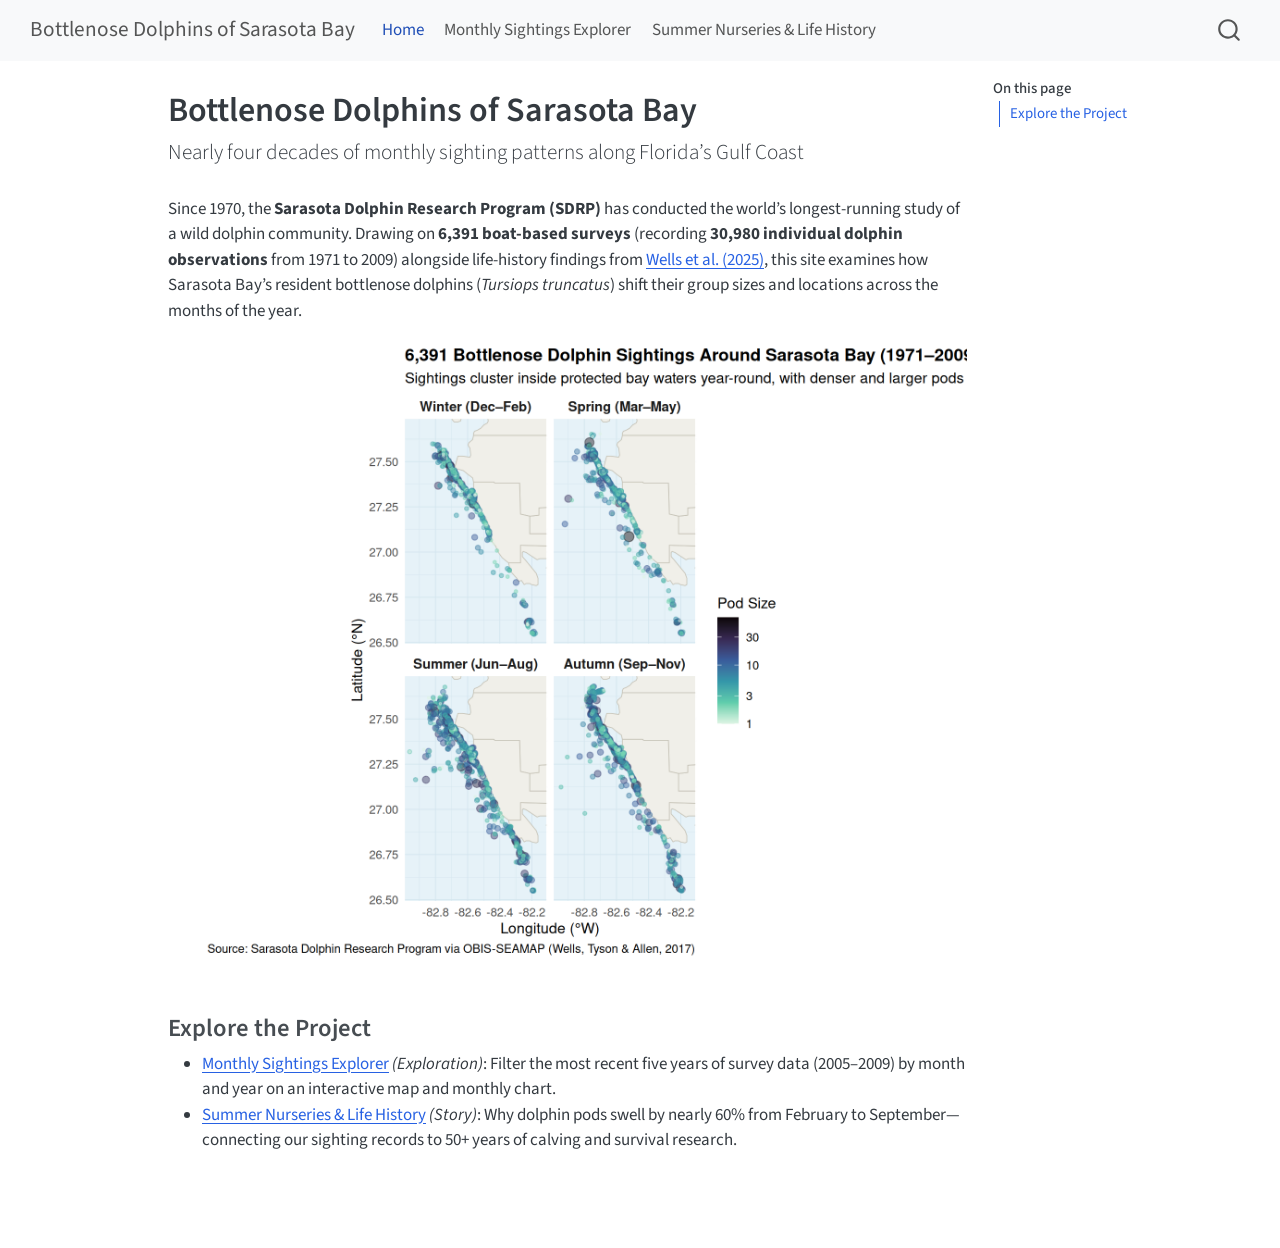
==== index.html @ e72ca6cf "Built site for gh-pages" ====
<!DOCTYPE html>
<html xmlns="http://www.w3.org/1999/xhtml" lang="en" xml:lang="en"><head>

<meta charset="utf-8">
<meta name="generator" content="quarto-1.10.19">

<meta name="viewport" content="width=device-width, initial-scale=1.0, user-scalable=yes">


<title>Bottlenose Dolphins of Sarasota Bay</title>
<style>
/* Default styles provided by pandoc.
** See https://pandoc.org/MANUAL.html#variables-for-html for config info.
*/
span.smallcaps{font-variant: small-caps;}
div.columns{display: flex; gap: 1.5em;}
div.column{flex: auto;}
@media screen {
div.columns{gap: min(4vw, 1.5em);}
div.column{overflow-x: auto;}
}
div.hanging-indent{margin-left: 1.5em; text-indent: -1.5em;}
ul.task-list{list-style: none;}
ul.task-list li input[type="checkbox"] {
  width: 0.8em;
  margin: 0 0.8em 0.2em -1em; /* quarto-specific, see https://github.com/quarto-dev/quarto-cli/issues/4556 */ 
  vertical-align: middle;
}
</style>


<script src="site_libs/quarto-nav/quarto-nav.js"></script>
<script src="site_libs/quarto-nav/headroom.min.js"></script>
<script src="site_libs/clipboard/clipboard.min.js"></script>
<script src="site_libs/quarto-search/autocomplete.umd.js"></script>
<script src="site_libs/quarto-search/fuse.min.js"></script>
<script src="site_libs/quarto-search/quarto-search.js"></script>
<meta name="quarto:offset" content="./">
<script src="site_libs/quarto-html/quarto.js" type="module"></script>
<script src="site_libs/quarto-html/tabsets/tabsets.js" type="module"></script>
<script src="site_libs/quarto-html/popper.min.js"></script>
<script src="site_libs/quarto-html/tippy.umd.min.js"></script>
<script src="site_libs/quarto-html/anchor.min.js"></script>
<link href="site_libs/quarto-html/tippy.css" rel="stylesheet">
<link href="site_libs/quarto-html/quarto-syntax-highlighting-bf27225e3a48a9273f3daa8f8e829971.css" rel="stylesheet" id="quarto-text-highlighting-styles">
<script src="site_libs/bootstrap/bootstrap.min.js"></script>
<link href="site_libs/bootstrap/bootstrap-icons.css" rel="stylesheet">
<link href="site_libs/bootstrap/bootstrap-977607561cd60f84a551947bb62c3781.min.css" rel="stylesheet" append-hash="true" id="quarto-bootstrap" data-mode="light">
<script id="quarto-search-options" type="application/json">{
  "location": "navbar",
  "copy-button": false,
  "collapse-after": 3,
  "panel-placement": "end",
  "type": "overlay",
  "limit": 50,
  "keyboard-shortcut": [
    "f",
    "/",
    "s"
  ],
  "show-item-context": false,
  "language": {
    "search-no-results-text": "No results",
    "search-matching-documents-text": "matching documents",
    "search-copy-link-title": "Copy link to search",
    "search-hide-matches-text": "Hide additional matches",
    "search-more-match-text": "more match in this document",
    "search-more-matches-text": "more matches in this document",
    "search-clear-button-title": "Clear",
    "search-text-placeholder": "",
    "search-detached-cancel-button-title": "Cancel",
    "search-submit-button-title": "Submit",
    "search-label": "Search"
  }
}</script>


</head>

<body class="nav-fixed quarto-light">

<div id="quarto-search-results"></div>
  <header id="quarto-header" class="headroom fixed-top">
    <nav class="navbar navbar-expand-lg " data-bs-theme="dark">
      <div class="navbar-container container-fluid">
      <div class="navbar-brand-container mx-auto">
    <a class="navbar-brand" href="./index.html">
    <span class="navbar-title">Bottlenose Dolphins of Sarasota Bay</span>
    </a>
  </div>
            <div id="quarto-search" class="" title="Search"></div>
          <button class="navbar-toggler" type="button" data-bs-toggle="collapse" data-bs-target="#navbarCollapse" aria-controls="navbarCollapse" role="menu" aria-expanded="false" aria-label="Toggle navigation" onclick="if (window.quartoToggleHeadroom) { window.quartoToggleHeadroom(); }">
  <span class="navbar-toggler-icon"></span>
</button>
          <div class="collapse navbar-collapse" id="navbarCollapse">
            <ul class="navbar-nav navbar-nav-scroll me-auto">
  <li class="nav-item">
    <a class="nav-link active" href="./index.html" aria-current="page"> 
<span class="menu-text">Home</span></a>
  </li>  
  <li class="nav-item">
    <a class="nav-link" href="./seasonal-explorer.html"> 
<span class="menu-text">Monthly Sightings Explorer</span></a>
  </li>  
  <li class="nav-item">
    <a class="nav-link" href="./summer-nurseries.html"> 
<span class="menu-text">Summer Nurseries &amp; Life History</span></a>
  </li>  
</ul>
          </div> <!-- /navcollapse -->
            <div class="quarto-navbar-tools">
</div>
      </div> <!-- /container-fluid -->
    </nav>
</header>
<!-- content -->
<div id="quarto-content" class="quarto-container page-columns page-rows-contents page-layout-article page-navbar">
<!-- sidebar -->
<!-- margin-sidebar -->
    <div id="quarto-margin-sidebar" class="sidebar margin-sidebar">
        <nav id="TOC" role="doc-toc" class="toc-active">
    <h2 id="toc-title">On this page</h2>
   
  <ul>
  <li><a href="#explore-the-project" id="toc-explore-the-project" class="nav-link active" data-scroll-target="#explore-the-project">Explore the Project</a></li>
  </ul>
</nav>
    </div>
<!-- main -->
<main class="content" id="quarto-document-content">

<header id="title-block-header" class="quarto-title-block default">
<div class="quarto-title">
<h1 class="title">Bottlenose Dolphins of Sarasota Bay</h1>
<p class="subtitle lead">Nearly four decades of monthly sighting patterns along Florida’s Gulf Coast</p>
</div>



<div class="quarto-title-meta">

    
  
    
  </div>
  


</header>


<p>Since 1970, the <strong>Sarasota Dolphin Research Program (SDRP)</strong> has conducted the world’s longest-running study of a wild dolphin community. Drawing on <strong>6,391 boat-based surveys</strong> (recording <strong>30,980 individual dolphin observations</strong> from 1971 to 2009) alongside life-history findings from <a href="https://www.frontiersin.org/journals/marine-science/articles/10.3389/fmars.2025.1531528/full">Wells et al.&nbsp;(2025)</a>, this site examines how Sarasota Bay’s resident bottlenose dolphins (<em>Tursiops truncatus</em>) shift their group sizes and locations across the months of the year.</p>
<div class="cell">
<div class="cell-output-display">
<div>
<figure class="figure">
<p><img src="index_files/figure-html/unnamed-chunk-2-1.png" class="img-fluid figure-img" width="864"></p>
</figure>
</div>
</div>
</div>
<section id="explore-the-project" class="level3">
<h3 class="anchored" data-anchor-id="explore-the-project">Explore the Project</h3>
<ul>
<li><strong><a href="./seasonal-explorer.html">Monthly Sightings Explorer</a></strong> <em>(Exploration)</em>: Filter the most recent five years of survey data (2005–2009) by month and year on an interactive map and monthly chart.</li>
<li><strong><a href="./summer-nurseries.html">Summer Nurseries &amp; Life History</a></strong> <em>(Story)</em>: Why dolphin pods swell by nearly 60% from February to September—connecting our sighting records to 50+ years of calving and survival research.</li>
</ul>


</section>

</main> <!-- /main -->
<script id="quarto-html-after-body" type="application/javascript">
  window.document.addEventListener("DOMContentLoaded", function (event) {
    const icon = "";
    const anchorJS = new window.AnchorJS();
    anchorJS.options = {
      placement: 'right',
      icon: icon
    };
    anchorJS.add('.anchored');
    const isCodeAnnotation = (el) => {
      for (const clz of el.classList) {
        if (clz.startsWith('code-annotation-')) {                     
          return true;
        }
      }
      return false;
    }
    const onCopySuccess = function(e) {
      // button target
      const button = e.trigger;
      // don't keep focus
      button.blur();
      // flash "checked"
      button.classList.add('code-copy-button-checked');
      var currentTitle = button.getAttribute("title");
      button.setAttribute("title", "Copied!");
      let tooltip;
      if (window.bootstrap) {
        button.setAttribute("data-bs-toggle", "tooltip");
        button.setAttribute("data-bs-placement", "left");
        button.setAttribute("data-bs-title", "Copied!");
        tooltip = new bootstrap.Tooltip(button, 
          { trigger: "manual", 
            customClass: "code-copy-button-tooltip",
            offset: [0, -8]});
        tooltip.show();    
      }
      setTimeout(function() {
        if (tooltip) {
          tooltip.hide();
          button.removeAttribute("data-bs-title");
          button.removeAttribute("data-bs-toggle");
          button.removeAttribute("data-bs-placement");
        }
        button.setAttribute("title", currentTitle);
        button.classList.remove('code-copy-button-checked');
      }, 1000);
      // clear code selection
      e.clearSelection();
    }
    const getTextToCopy = function(trigger) {
      const outerScaffold = trigger.parentElement.cloneNode(true);
      const codeEl = outerScaffold.querySelector('code');
      for (const childEl of codeEl.children) {
        if (isCodeAnnotation(childEl)) {
          childEl.remove();
        }
      }
      return codeEl.innerText;
    }
    const clipboard = new window.ClipboardJS('.code-copy-button:not([data-in-quarto-modal])', {
      text: getTextToCopy
    });
    clipboard.on('success', onCopySuccess);
    if (window.document.getElementById('quarto-embedded-source-code-modal')) {
      const clipboardModal = new window.ClipboardJS('.code-copy-button[data-in-quarto-modal]', {
        text: getTextToCopy,
        container: window.document.getElementById('quarto-embedded-source-code-modal')
      });
      clipboardModal.on('success', onCopySuccess);
    }
      var localhostRegex = new RegExp(/^(?:http|https):\/\/localhost\:?[0-9]*\//);
      var mailtoRegex = new RegExp(/^mailto:/);
        var filterRegex = new RegExp('/' + window.location.host + '/');
      var isInternal = (href) => {
          return filterRegex.test(href) || localhostRegex.test(href) || mailtoRegex.test(href);
      }
      // Inspect non-navigation links and adorn them if external
     var links = window.document.querySelectorAll('a[href]:not(.nav-link):not(.navbar-brand):not(.toc-action):not(.sidebar-link):not(.sidebar-item-toggle):not(.pagination-link):not(.no-external):not([aria-hidden]):not(.dropdown-item):not(.quarto-navigation-tool):not(.about-link)');
      for (var i=0; i<links.length; i++) {
        const link = links[i];
        if (!isInternal(link.href)) {
          // undo the damage that might have been done by quarto-nav.js in the case of
          // links that we want to consider external
          if (link.dataset.originalHref !== undefined) {
            link.href = link.dataset.originalHref;
          }
        }
      }
    function tippyHover(el, contentFn, onTriggerFn, onUntriggerFn) {
      const config = {
        allowHTML: true,
        maxWidth: 500,
        delay: 100,
        arrow: false,
        appendTo: function(el) {
            return el.parentElement;
        },
        interactive: true,
        interactiveBorder: 10,
        theme: 'quarto',
        placement: 'bottom-start',
      };
      if (contentFn) {
        config.content = contentFn;
      }
      if (onTriggerFn) {
        config.onTrigger = onTriggerFn;
      }
      if (onUntriggerFn) {
        config.onUntrigger = onUntriggerFn;
      }
      window.tippy(el, config); 
    }
    const noterefs = window.document.querySelectorAll('a[role="doc-noteref"]');
    for (var i=0; i<noterefs.length; i++) {
      const ref = noterefs[i];
      tippyHover(ref, function() {
        // use id or data attribute instead here
        let href = ref.getAttribute('data-footnote-href') || ref.getAttribute('href');
        try { href = new URL(href).hash; } catch {}
        const id = href.replace(/^#\/?/, "");
        const note = window.document.getElementById(id);
        if (note) {
          return note.innerHTML;
        } else {
          return "";
        }
      });
    }
    const xrefs = window.document.querySelectorAll('a.quarto-xref');
    const processXRef = (id, note) => {
      // Strip column container classes
      const stripColumnClz = (el) => {
        el.classList.remove("page-full", "page-columns");
        if (el.children) {
          for (const child of el.children) {
            stripColumnClz(child);
          }
        }
      }
      stripColumnClz(note)
      if (id === null || id.startsWith('sec-')) {
        // Special case sections, only their first couple elements
        const container = document.createElement("div");
        if (note.children && note.children.length > 2) {
          container.appendChild(note.children[0].cloneNode(true));
          for (let i = 1; i < note.children.length; i++) {
            const child = note.children[i];
            if (child.tagName === "P" && child.innerText === "") {
              continue;
            } else {
              container.appendChild(child.cloneNode(true));
              break;
            }
          }
          if (window.Quarto?.typesetMath) {
            window.Quarto.typesetMath(container);
          }
          return container.innerHTML
        } else {
          if (window.Quarto?.typesetMath) {
            window.Quarto.typesetMath(note);
          }
          return note.innerHTML;
        }
      } else {
        // Remove any anchor links if they are present
        const anchorLink = note.querySelector('a.anchorjs-link');
        if (anchorLink) {
          anchorLink.remove();
        }
        if (window.Quarto?.typesetMath) {
          window.Quarto.typesetMath(note);
        }
        if (note.classList.contains("callout")) {
          return note.outerHTML;
        } else {
          return note.innerHTML;
        }
      }
    }
    for (var i=0; i<xrefs.length; i++) {
      const xref = xrefs[i];
      tippyHover(xref, undefined, function(instance) {
        instance.disable();
        let url = xref.getAttribute('href');
        let hash = undefined; 
        if (url.startsWith('#')) {
          hash = url;
        } else {
          try { hash = new URL(url).hash; } catch {}
        }
        if (hash) {
          const id = hash.replace(/^#\/?/, "");
          const note = window.document.getElementById(id);
          if (note !== null) {
            try {
              const html = processXRef(id, note.cloneNode(true));
              instance.setContent(html);
            } finally {
              instance.enable();
              instance.show();
            }
          } else {
            // See if we can fetch this
            fetch(url.split('#')[0])
            .then(res => res.text())
            .then(html => {
              const parser = new DOMParser();
              const htmlDoc = parser.parseFromString(html, "text/html");
              const note = htmlDoc.getElementById(id);
              if (note !== null) {
                const html = processXRef(id, note);
                instance.setContent(html);
              } 
            }).finally(() => {
              instance.enable();
              instance.show();
            });
          }
        } else {
          // See if we can fetch a full url (with no hash to target)
          // This is a special case and we should probably do some content thinning / targeting
          fetch(url)
          .then(res => res.text())
          .then(html => {
            const parser = new DOMParser();
            const htmlDoc = parser.parseFromString(html, "text/html");
            const note = htmlDoc.querySelector('main.content');
            if (note !== null) {
              // This should only happen for chapter cross references
              // (since there is no id in the URL)
              // remove the first header
              if (note.children.length > 0 && note.children[0].tagName === "HEADER") {
                note.children[0].remove();
              }
              const html = processXRef(null, note);
              instance.setContent(html);
            } 
          }).finally(() => {
            instance.enable();
            instance.show();
          });
        }
      }, function(instance) {
      });
    }
        let selectedAnnoteEl;
        const selectorForAnnotation = ( cell, annotation) => {
          let cellAttr = 'data-code-cell="' + cell + '"';
          let lineAttr = 'data-code-annotation="' +  annotation + '"';
          const selector = 'span[' + cellAttr + '][' + lineAttr + ']';
          return selector;
        }
        const selectCodeLines = (annoteEl) => {
          const doc = window.document;
          const targetCell = annoteEl.getAttribute("data-target-cell");
          const targetAnnotation = annoteEl.getAttribute("data-target-annotation");
          const annoteSpan = window.document.querySelector(selectorForAnnotation(targetCell, targetAnnotation));
          const lines = annoteSpan.getAttribute("data-code-lines").split(",");
          const lineIds = lines.map((line) => {
            return targetCell + "-" + line;
          })
          let top = null;
          let height = null;
          let parent = null;
          if (lineIds.length > 0) {
              //compute the position of the single el (top and bottom and make a div)
              const el = window.document.getElementById(lineIds[0]);
              top = el.offsetTop;
              height = el.offsetHeight;
              parent = el.parentElement.parentElement;
            if (lineIds.length > 1) {
              const lastEl = window.document.getElementById(lineIds[lineIds.length - 1]);
              const bottom = lastEl.offsetTop + lastEl.offsetHeight;
              height = bottom - top;
            }
            if (top !== null && height !== null && parent !== null) {
              // cook up a div (if necessary) and position it 
              let div = window.document.getElementById("code-annotation-line-highlight");
              if (div === null) {
                div = window.document.createElement("div");
                div.setAttribute("id", "code-annotation-line-highlight");
                div.style.position = 'absolute';
                parent.appendChild(div);
              }
              div.style.top = top - 2 + "px";
              div.style.height = height + 4 + "px";
              div.style.left = 0;
              let gutterDiv = window.document.getElementById("code-annotation-line-highlight-gutter");
              if (gutterDiv === null) {
                gutterDiv = window.document.createElement("div");
                gutterDiv.setAttribute("id", "code-annotation-line-highlight-gutter");
                gutterDiv.style.position = 'absolute';
                const codeCell = window.document.getElementById(targetCell);
                const gutter = codeCell.querySelector('.code-annotation-gutter');
                gutter.appendChild(gutterDiv);
              }
              gutterDiv.style.top = top - 2 + "px";
              gutterDiv.style.height = height + 4 + "px";
            }
            selectedAnnoteEl = annoteEl;
          }
        };
        const unselectCodeLines = () => {
          const elementsIds = ["code-annotation-line-highlight", "code-annotation-line-highlight-gutter"];
          elementsIds.forEach((elId) => {
            const div = window.document.getElementById(elId);
            if (div) {
              div.remove();
            }
          });
          selectedAnnoteEl = undefined;
        };
          // Handle positioning of the toggle
      window.addEventListener(
        "resize",
        throttle(() => {
          elRect = undefined;
          if (selectedAnnoteEl) {
            selectCodeLines(selectedAnnoteEl);
          }
        }, 10)
      );
      function throttle(fn, ms) {
      let throttle = false;
      let timer;
        return (...args) => {
          if(!throttle) { // first call gets through
              fn.apply(this, args);
              throttle = true;
          } else { // all the others get throttled
              if(timer) clearTimeout(timer); // cancel #2
              timer = setTimeout(() => {
                fn.apply(this, args);
                timer = throttle = false;
              }, ms);
          }
        };
      }
        // Attach click handler to the DT
        const annoteDls = window.document.querySelectorAll('dt[data-target-cell]');
        for (const annoteDlNode of annoteDls) {
          annoteDlNode.addEventListener('click', (event) => {
            const clickedEl = event.target;
            if (clickedEl !== selectedAnnoteEl) {
              unselectCodeLines();
              const activeEl = window.document.querySelector('dt[data-target-cell].code-annotation-active');
              if (activeEl) {
                activeEl.classList.remove('code-annotation-active');
              }
              selectCodeLines(clickedEl);
              clickedEl.classList.add('code-annotation-active');
            } else {
              // Unselect the line
              unselectCodeLines();
              clickedEl.classList.remove('code-annotation-active');
            }
          });
        }
    const findCites = (el) => {
      const parentEl = el.parentElement;
      if (parentEl) {
        const cites = parentEl.dataset.cites;
        if (cites) {
          return {
            el,
            cites: cites.split(' ')
          };
        } else {
          return findCites(el.parentElement)
        }
      } else {
        return undefined;
      }
    };
    var bibliorefs = window.document.querySelectorAll('a[role="doc-biblioref"]');
    for (var i=0; i<bibliorefs.length; i++) {
      const ref = bibliorefs[i];
      const citeInfo = findCites(ref);
      if (citeInfo) {
        tippyHover(citeInfo.el, function() {
          var popup = window.document.createElement('div');
          citeInfo.cites.forEach(function(cite) {
            var citeDiv = window.document.createElement('div');
            citeDiv.classList.add('hanging-indent');
            citeDiv.classList.add('csl-entry');
            var biblioDiv = window.document.getElementById('ref-' + cite);
            if (biblioDiv) {
              citeDiv.innerHTML = biblioDiv.innerHTML;
            }
            popup.appendChild(citeDiv);
          });
          return popup.innerHTML;
        });
      }
    }
  });
  </script>
</div> <!-- /content -->




</body></html>
---- site_libs/quarto-html/tippy.css ----
.tippy-box[data-animation=fade][data-state=hidden]{opacity:0}[data-tippy-root]{max-width:calc(100vw - 10px)}.tippy-box{position:relative;background-color:#333;color:#fff;border-radius:4px;font-size:14px;line-height:1.4;white-space:normal;outline:0;transition-property:transform,visibility,opacity}.tippy-box[data-placement^=top]>.tippy-arrow{bottom:0}.tippy-box[data-placement^=top]>.tippy-arrow:before{bottom:-7px;left:0;border-width:8px 8px 0;border-top-color:initial;transform-origin:center top}.tippy-box[data-placement^=bottom]>.tippy-arrow{top:0}.tippy-box[data-placement^=bottom]>.tippy-arrow:before{top:-7px;left:0;border-width:0 8px 8px;border-bottom-color:initial;transform-origin:center bottom}.tippy-box[data-placement^=left]>.tippy-arrow{right:0}.tippy-box[data-placement^=left]>.tippy-arrow:before{border-width:8px 0 8px 8px;border-left-color:initial;right:-7px;transform-origin:center left}.tippy-box[data-placement^=right]>.tippy-arrow{left:0}.tippy-box[data-placement^=right]>.tippy-arrow:before{left:-7px;border-width:8px 8px 8px 0;border-right-color:initial;transform-origin:center right}.tippy-box[data-inertia][data-state=visible]{transition-timing-function:cubic-bezier(.54,1.5,.38,1.11)}.tippy-arrow{width:16px;height:16px;color:#333}.tippy-arrow:before{content:"";position:absolute;border-color:transparent;border-style:solid}.tippy-content{position:relative;padding:5px 9px;z-index:1}
---- site_libs/quarto-html/quarto-syntax-highlighting-bf27225e3a48a9273f3daa8f8e829971.css ----
/* quarto syntax highlight colors */
:root {
  --quarto-hl-ot-color: #003B4F;
  --quarto-hl-at-color: #657422;
  --quarto-hl-ss-color: #20794D;
  --quarto-hl-an-color: #5E5E5E;
  --quarto-hl-fu-color: #4758AB;
  --quarto-hl-st-color: #20794D;
  --quarto-hl-cf-color: #003B4F;
  --quarto-hl-op-color: #5E5E5E;
  --quarto-hl-er-color: #AD0000;
  --quarto-hl-bn-color: #AD0000;
  --quarto-hl-al-color: #AD0000;
  --quarto-hl-va-color: #111111;
  --quarto-hl-bu-color: inherit;
  --quarto-hl-ex-color: inherit;
  --quarto-hl-pp-color: #AD0000;
  --quarto-hl-in-color: #5E5E5E;
  --quarto-hl-vs-color: #20794D;
  --quarto-hl-wa-color: #5E5E5E;
  --quarto-hl-do-color: #5E5E5E;
  --quarto-hl-im-color: #00769E;
  --quarto-hl-ch-color: #20794D;
  --quarto-hl-dt-color: #AD0000;
  --quarto-hl-fl-color: #AD0000;
  --quarto-hl-co-color: #5E5E5E;
  --quarto-hl-cv-color: #5E5E5E;
  --quarto-hl-cn-color: #8f5902;
  --quarto-hl-sc-color: #5E5E5E;
  --quarto-hl-dv-color: #AD0000;
  --quarto-hl-kw-color: #003B4F;
}

/* other quarto variables */
:root {
  --quarto-font-monospace: SFMono-Regular, Menlo, Monaco, Consolas, "Liberation Mono", "Courier New", monospace;
}

/* syntax highlight based on Pandoc's rules */
pre > code.sourceCode > span {
  color: #003B4F;
}

code.sourceCode > span {
  color: #003B4F;
}

div.sourceCode,
div.sourceCode pre.sourceCode {
  color: #003B4F;
}

/* Normal */
code span {
  color: #003B4F;
}

/* Alert */
code span.al {
  color: #AD0000;
  font-style: inherit;
}

/* Annotation */
code span.an {
  color: #5E5E5E;
  font-style: inherit;
}

/* Attribute */
code span.at {
  color: #657422;
  font-style: inherit;
}

/* BaseN */
code span.bn {
  color: #AD0000;
  font-style: inherit;
}

/* BuiltIn */
code span.bu {
  font-style: inherit;
}

/* ControlFlow */
code span.cf {
  color: #003B4F;
  font-weight: bold;
  font-style: inherit;
}

/* Char */
code span.ch {
  color: #20794D;
  font-style: inherit;
}

/* Constant */
code span.cn {
  color: #8f5902;
  font-style: inherit;
}

/* Comment */
code span.co {
  color: #5E5E5E;
  font-style: inherit;
}

/* CommentVar */
code span.cv {
  color: #5E5E5E;
  font-style: italic;
}

/* Documentation */
code span.do {
  color: #5E5E5E;
  font-style: italic;
}

/* DataType */
code span.dt {
  color: #AD0000;
  font-style: inherit;
}

/* DecVal */
code span.dv {
  color: #AD0000;
  font-style: inherit;
}

/* Error */
code span.er {
  color: #AD0000;
  font-style: inherit;
}

/* Extension */
code span.ex {
  font-style: inherit;
}

/* Float */
code span.fl {
  color: #AD0000;
  font-style: inherit;
}

/* Function */
code span.fu {
  color: #4758AB;
  font-style: inherit;
}

/* Import */
code span.im {
  color: #00769E;
  font-style: inherit;
}

/* Information */
code span.in {
  color: #5E5E5E;
  font-style: inherit;
}

/* Keyword */
code span.kw {
  color: #003B4F;
  font-weight: bold;
  font-style: inherit;
}

/* Operator */
code span.op {
  color: #5E5E5E;
  font-style: inherit;
}

/* Other */
code span.ot {
  color: #003B4F;
  font-style: inherit;
}

/* Preprocessor */
code span.pp {
  color: #AD0000;
  font-style: inherit;
}

/* SpecialChar */
code span.sc {
  color: #5E5E5E;
  font-style: inherit;
}

/* SpecialString */
code span.ss {
  color: #20794D;
  font-style: inherit;
}

/* String */
code span.st {
  color: #20794D;
  font-style: inherit;
}

/* Variable */
code span.va {
  color: #111111;
  font-style: inherit;
}

/* VerbatimString */
code span.vs {
  color: #20794D;
  font-style: inherit;
}

/* Warning */
code span.wa {
  color: #5E5E5E;
  font-style: italic;
}

.prevent-inlining {
  content: "</";
}

/*# sourceMappingURL=8be38f48d34c45af72792cbd699585e7.css.map */
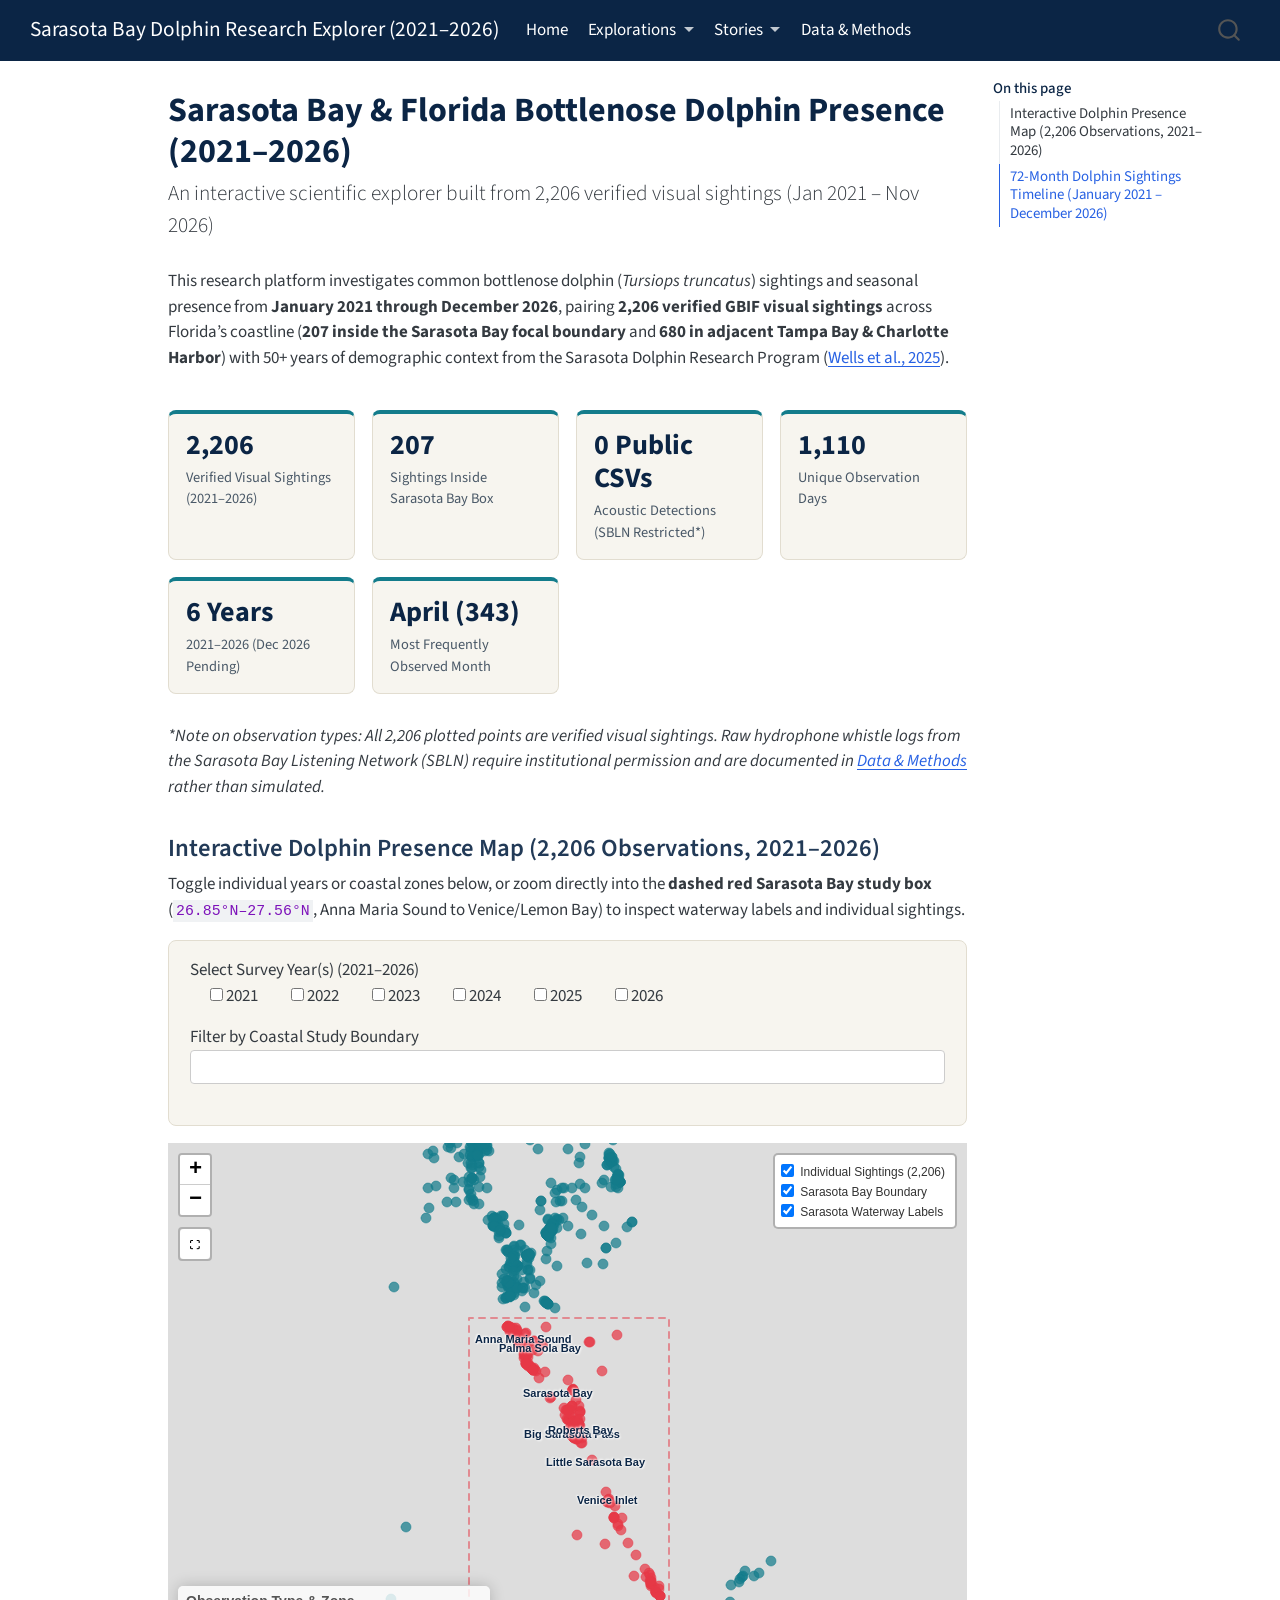
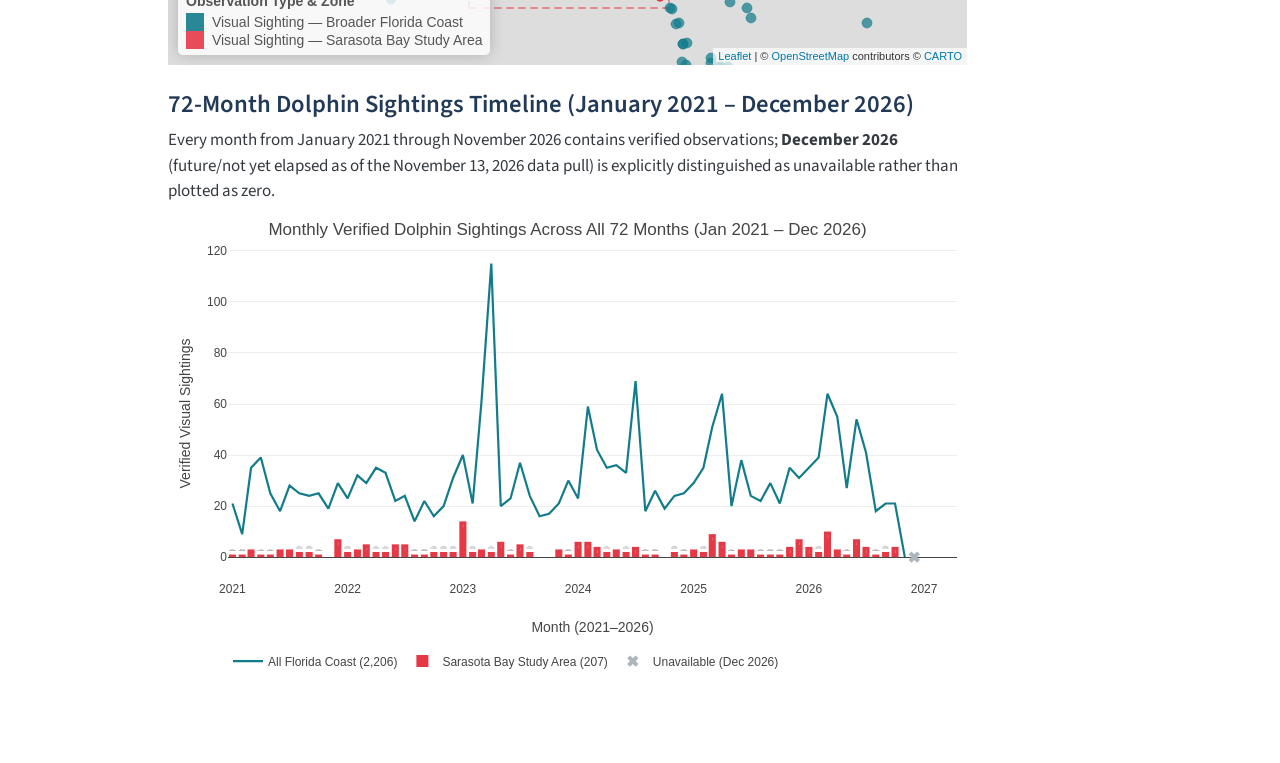
==== commit 746bc3b9: "Built site for gh-pages" ====
--- a/index.html
+++ b/index.html
@@ -7,7 +7,7 @@
 <meta name="viewport" content="width=device-width, initial-scale=1.0, user-scalable=yes">
 
 
-<title>Bottlenose Dolphins of Sarasota Bay</title>
+<title>Sarasota Bay &amp; Florida Bottlenose Dolphin Presence (2021–2026) – Sarasota Bay Dolphin Research Explorer (2021–2026)</title>
 <style>
 /* Default styles provided by pandoc.
 ** See https://pandoc.org/MANUAL.html#variables-for-html for config info.
@@ -73,8 +73,36 @@
     "search-label": "Search"
   }
 }</script>
-
-
+<script src="site_libs/jquery-3.6.0/jquery-3.6.0.min.js"></script>
+<link href="site_libs/crosstalk-1.2.2/css/crosstalk.min.css" rel="stylesheet">
+<script src="site_libs/crosstalk-1.2.2/js/crosstalk.min.js"></script>
+<link href="site_libs/selectize-0.12.4/css/selectize.bootstrap3.css" rel="stylesheet">
+<script src="site_libs/selectize-0.12.4/js/selectize.min.js"></script>
+<script src="site_libs/htmlwidgets-1.6.4/htmlwidgets.js"></script>
+<link href="site_libs/leaflet-1.3.1/leaflet.css" rel="stylesheet">
+<script src="site_libs/leaflet-1.3.1/leaflet.js"></script>
+<link href="site_libs/leafletfix-1.0.0/leafletfix.css" rel="stylesheet">
+<script src="site_libs/proj4-2.6.2/proj4.min.js"></script>
+<script src="site_libs/Proj4Leaflet-1.0.1/proj4leaflet.js"></script>
+<link href="site_libs/rstudio_leaflet-1.3.1/rstudio_leaflet.css" rel="stylesheet">
+<script src="site_libs/leaflet-binding-2.2.3/leaflet.js"></script>
+<link href="site_libs/leaflet-easybutton-1.3.1/easy-button.css" rel="stylesheet">
+<script src="site_libs/leaflet-easybutton-1.3.1/easy-button.js"></script>
+<script src="site_libs/leaflet-easybutton-1.3.1/EasyButton-binding.js"></script>
+<link href="site_libs/leaflet-locationfilter2-0.1.1/locationfilter.css" rel="stylesheet">
+<script src="site_libs/leaflet-locationfilter2-0.1.1/locationfilter.js"></script>
+<script src="site_libs/leaflet-locationfilter2-0.1.1/locationfilter-bindings.js"></script>
+<link href="site_libs/ionicons-2.0.1/ionicons.min.css" rel="stylesheet">
+<script src="site_libs/leaflet-providers-3.0.0/leaflet-providers.js"></script>
+<script src="site_libs/leaflet-providers-plugin-2.2.3/leaflet-providers-plugin.js"></script>
+<link href="site_libs/htmltools-fill-0.5.9/fill.css" rel="stylesheet">
+<script src="site_libs/plotly-binding-4.12.1/plotly.js"></script>
+<script src="site_libs/typedarray-0.1/typedarray.min.js"></script>
+<link href="site_libs/plotly-htmlwidgets-css-2.25.2/plotly-htmlwidgets.css" rel="stylesheet">
+<script src="site_libs/plotly-main-2.25.2/plotly-latest.min.js"></script>
+
+
+<link rel="stylesheet" href="styles.css">
 </head>
 
 <body class="nav-fixed quarto-light">
@@ -85,7 +113,7 @@
       <div class="navbar-container container-fluid">
       <div class="navbar-brand-container mx-auto">
     <a class="navbar-brand" href="./index.html">
-    <span class="navbar-title">Bottlenose Dolphins of Sarasota Bay</span>
+    <span class="navbar-title">Sarasota Bay Dolphin Research Explorer (2021–2026)</span>
     </a>
   </div>
             <div id="quarto-search" class="" title="Search"></div>
@@ -98,13 +126,51 @@
     <a class="nav-link active" href="./index.html" aria-current="page"> 
 <span class="menu-text">Home</span></a>
   </li>  
+  <li class="nav-item dropdown ">
+    <a class="nav-link dropdown-toggle" href="#" id="nav-menu-explorations" role="link" data-bs-toggle="dropdown" aria-expanded="false">
+ <span class="menu-text">Explorations</span>
+    </a>
+    <ul class="dropdown-menu" aria-labelledby="nav-menu-explorations">    
+        <li>
+    <a class="dropdown-item" href="./geographic-exploration.html">
+ <span class="dropdown-text">Geographic Distribution</span></a>
+  </li>  
+        <li>
+    <a class="dropdown-item" href="./monthly-patterns.html">
+ <span class="dropdown-text">Monthly &amp; Seasonal Patterns</span></a>
+  </li>  
+        <li>
+    <a class="dropdown-item" href="./activity-analysis.html">
+ <span class="dropdown-text">Time-of-Day Activity</span></a>
+  </li>  
+        <li>
+    <a class="dropdown-item" href="./dolphin-groups.html">
+ <span class="dropdown-text">Dolphin Groups &amp; Population</span></a>
+  </li>  
+    </ul>
+  </li>
+  <li class="nav-item dropdown ">
+    <a class="nav-link dropdown-toggle" href="#" id="nav-menu-stories" role="link" data-bs-toggle="dropdown" aria-expanded="false">
+ <span class="menu-text">Stories</span>
+    </a>
+    <ul class="dropdown-menu" aria-labelledby="nav-menu-stories">    
+        <li>
+    <a class="dropdown-item" href="./story-seasonality.html">
+ <span class="dropdown-text">When Are Dolphins Most Present?</span></a>
+  </li>  
+        <li>
+    <a class="dropdown-item" href="./story-hotspots.html">
+ <span class="dropdown-text">Where Do Sightings Concentrate?</span></a>
+  </li>  
+        <li>
+    <a class="dropdown-item" href="./story-trends.html">
+ <span class="dropdown-text">How Presence Changed (2021–2026)</span></a>
+  </li>  
+    </ul>
+  </li>
   <li class="nav-item">
-    <a class="nav-link" href="./seasonal-explorer.html"> 
-<span class="menu-text">Monthly Sightings Explorer</span></a>
-  </li>  
-  <li class="nav-item">
-    <a class="nav-link" href="./summer-nurseries.html"> 
-<span class="menu-text">Summer Nurseries &amp; Life History</span></a>
+    <a class="nav-link" href="./data-methods.html"> 
+<span class="menu-text">Data &amp; Methods</span></a>
   </li>  
 </ul>
           </div> <!-- /navcollapse -->
@@ -122,7 +188,8 @@
     <h2 id="toc-title">On this page</h2>
    
   <ul>
-  <li><a href="#explore-the-project" id="toc-explore-the-project" class="nav-link active" data-scroll-target="#explore-the-project">Explore the Project</a></li>
+  <li><a href="#interactive-dolphin-presence-map-2206-observations-20212026" id="toc-interactive-dolphin-presence-map-2206-observations-20212026" class="nav-link active" data-scroll-target="#interactive-dolphin-presence-map-2206-observations-20212026">Interactive Dolphin Presence Map (2,206 Observations, 2021–2026)</a></li>
+  <li><a href="#month-dolphin-sightings-timeline-january-2021-december-2026" id="toc-month-dolphin-sightings-timeline-january-2021-december-2026" class="nav-link" data-scroll-target="#month-dolphin-sightings-timeline-january-2021-december-2026">72-Month Dolphin Sightings Timeline (January 2021 – December 2026)</a></li>
   </ul>
 </nav>
     </div>
@@ -131,8 +198,8 @@
 
 <header id="title-block-header" class="quarto-title-block default">
 <div class="quarto-title">
-<h1 class="title">Bottlenose Dolphins of Sarasota Bay</h1>
-<p class="subtitle lead">Nearly four decades of monthly sighting patterns along Florida’s Gulf Coast</p>
+<h1 class="title">Sarasota Bay &amp; Florida Bottlenose Dolphin Presence (2021–2026)</h1>
+<p class="subtitle lead">An interactive scientific explorer built from 2,206 verified visual sightings (Jan 2021 – Nov 2026)</p>
 </div>
 
 
@@ -149,22 +216,99 @@
 </header>
 
 
-<p>Since 1970, the <strong>Sarasota Dolphin Research Program (SDRP)</strong> has conducted the world’s longest-running study of a wild dolphin community. Drawing on <strong>6,391 boat-based surveys</strong> (recording <strong>30,980 individual dolphin observations</strong> from 1971 to 2009) alongside life-history findings from <a href="https://www.frontiersin.org/journals/marine-science/articles/10.3389/fmars.2025.1531528/full">Wells et al.&nbsp;(2025)</a>, this site examines how Sarasota Bay’s resident bottlenose dolphins (<em>Tursiops truncatus</em>) shift their group sizes and locations across the months of the year.</p>
+<p>This research platform investigates common bottlenose dolphin (<em>Tursiops truncatus</em>) sightings and seasonal presence from <strong>January 2021 through December 2026</strong>, pairing <strong>2,206 verified GBIF visual sightings</strong> across Florida’s coastline (<strong>207 inside the Sarasota Bay focal boundary</strong> and <strong>680 in adjacent Tampa Bay &amp; Charlotte Harbor</strong>) with 50+ years of demographic context from the Sarasota Dolphin Research Program (<a href="https://www.frontiersin.org/journals/marine-science/articles/10.3389/fmars.2025.1531528/full">Wells et al., 2025</a>).</p>
 <div class="cell">
 <div class="cell-output-display">
+<div class="stat-grid"><div class="stat-card"><div class="stat-value">2,206</div><div class="stat-label">Verified Visual Sightings (2021–2026)</div></div><div class="stat-card"><div class="stat-value">207</div><div class="stat-label">Sightings Inside Sarasota Bay Box</div></div><div class="stat-card"><div class="stat-value">0 Public CSVs</div><div class="stat-label">Acoustic Detections (SBLN Restricted*)</div></div><div class="stat-card"><div class="stat-value">1,110</div><div class="stat-label">Unique Observation Days</div></div><div class="stat-card"><div class="stat-value">6 Years</div><div class="stat-label">2021–2026 (Dec 2026 Pending)</div></div><div class="stat-card"><div class="stat-value">April (343)</div><div class="stat-label">Most Frequently Observed Month</div></div></div>
+</div>
+</div>
+<p><em>*Note on observation types: All 2,206 plotted points are verified visual sightings. Raw hydrophone whistle logs from the Sarasota Bay Listening Network (SBLN) require institutional permission and are documented in <a href="./data-methods.html">Data &amp; Methods</a> rather than simulated.</em></p>
+<section id="interactive-dolphin-presence-map-2206-observations-20212026" class="level3">
+<h3 class="anchored" data-anchor-id="interactive-dolphin-presence-map-2206-observations-20212026">Interactive Dolphin Presence Map (2,206 Observations, 2021–2026)</h3>
+<p>Toggle individual years or coastal zones below, or zoom directly into the <strong>dashed red Sarasota Bay study box</strong> (<code>26.85°N–27.56°N</code>, Anna Maria Sound to Venice/Lemon Bay) to inspect waterway labels and individual sightings.</p>
+<div class="filter-box">
+<div class="cell">
+<div class="cell-output-display">
+<div id="home_year" class="form-group crosstalk-input-checkboxgroup crosstalk-input">
+<label class="control-label" for="home_year">Select Survey Year(s) (2021–2026)</label>
+<div class="crosstalk-options-group">
+<label class="checkbox-inline">
+<input type="checkbox" name="home_year" value="2021">
+<span>2021</span>
+</label>
+<label class="checkbox-inline">
+<input type="checkbox" name="home_year" value="2022">
+<span>2022</span>
+</label>
+<label class="checkbox-inline">
+<input type="checkbox" name="home_year" value="2023">
+<span>2023</span>
+</label>
+<label class="checkbox-inline">
+<input type="checkbox" name="home_year" value="2024">
+<span>2024</span>
+</label>
+<label class="checkbox-inline">
+<input type="checkbox" name="home_year" value="2025">
+<span>2025</span>
+</label>
+<label class="checkbox-inline">
+<input type="checkbox" name="home_year" value="2026">
+<span>2026</span>
+</label>
+</div>
+<script type="application/json" data-for="home_year">{
+  "map": {
+    "2021": ["1910", "1911", "1912", "1913", "1914", "1915", "1916", "1917", "1918", "1919", "1920", "1921", "1922", "1923", "1924", "1925", "1926", "1927", "1928", "1929", "1930", "1931", "1932", "1933", "1934", "1935", "1936", "1937", "1938", "1939", "1940", "1941", "1942", "1943", "1944", "1945", "1946", "1947", "1948", "1949", "1950", "1951", "1952", "1953", "1954", "1955", "1956", "1957", "1958", "1959", "1960", "1961", "1962", "1963", "1964", "1965", "1966", "1967", "1968", "1969", "1970", "1971", "1972", "1973", "1974", "1975", "1976", "1977", "1978", "1979", "1980", "1981", "1982", "1983", "1984", "1985", "1986", "1987", "1988", "1989", "1990", "1991", "1992", "1993", "1994", "1995", "1996", "1997", "1998", "1999", "2000", "2001", "2002", "2003", "2004", "2005", "2006", "2007", "2008", "2009", "2010", "2011", "2012", "2013", "2014", "2015", "2016", "2017", "2018", "2019", "2020", "2021", "2022", "2023", "2024", "2025", "2026", "2027", "2028", "2029", "2030", "2031", "2032", "2033", "2034", "2035", "2036", "2037", "2038", "2039", "2040", "2041", "2042", "2043", "2044", "2045", "2046", "2047", "2048", "2049", "2050", "2051", "2052", "2053", "2054", "2055", "2056", "2057", "2058", "2059", "2060", "2061", "2062", "2063", "2064", "2065", "2066", "2067", "2068", "2069", "2070", "2071", "2072", "2073", "2074", "2075", "2076", "2077", "2078", "2079", "2080", "2081", "2082", "2083", "2084", "2085", "2086", "2087", "2088", "2089", "2090", "2091", "2092", "2093", "2094", "2095", "2096", "2097", "2098", "2099", "2100", "2101", "2102", "2103", "2104", "2105", "2106", "2107", "2108", "2109", "2110", "2111", "2112", "2113", "2114", "2115", "2116", "2117", "2118", "2119", "2120", "2121", "2122", "2123", "2124", "2125", "2126", "2127", "2128", "2129", "2130", "2131", "2132", "2133", "2134", "2135", "2136", "2137", "2138", "2139", "2140", "2141", "2142", "2143", "2144", "2145", "2146", "2147", "2148", "2149", "2150", "2151", "2152", "2153", "2154", "2155", "2156", "2157", "2158", "2159", "2160", "2161", "2162", "2163", "2164", "2165", "2166", "2167", "2168", "2169", "2170", "2171", "2172", "2173", "2174", "2175", "2176", "2177", "2178", "2179", "2180", "2181", "2182", "2183", "2184", "2185", "2186", "2187", "2188", "2189", "2190", "2191", "2192", "2193", "2194", "2195", "2196", "2197", "2198", "2199", "2200", "2201", "2202", "2203", "2204", "2205", "2206"],
+    "2022": ["1609", "1610", "1611", "1612", "1613", "1614", "1615", "1616", "1617", "1618", "1619", "1620", "1621", "1622", "1623", "1624", "1625", "1626", "1627", "1628", "1629", "1630", "1631", "1632", "1633", "1634", "1635", "1636", "1637", "1638", "1639", "1640", "1641", "1642", "1643", "1644", "1645", "1646", "1647", "1648", "1649", "1650", "1651", "1652", "1653", "1654", "1655", "1656", "1657", "1658", "1659", "1660", "1661", "1662", "1663", "1664", "1665", "1666", "1667", "1668", "1669", "1670", "1671", "1672", "1673", "1674", "1675", "1676", "1677", "1678", "1679", "1680", "1681", "1682", "1683", "1684", "1685", "1686", "1687", "1688", "1689", "1690", "1691", "1692", "1693", "1694", "1695", "1696", "1697", "1698", "1699", "1700", "1701", "1702", "1703", "1704", "1705", "1706", "1707", "1708", "1709", "1710", "1711", "1712", "1713", "1714", "1715", "1716", "1717", "1718", "1719", "1720", "1721", "1722", "1723", "1724", "1725", "1726", "1727", "1728", "1729", "1730", "1731", "1732", "1733", "1734", "1735", "1736", "1737", "1738", "1739", "1740", "1741", "1742", "1743", "1744", "1745", "1746", "1747", "1748", "1749", "1750", "1751", "1752", "1753", "1754", "1755", "1756", "1757", "1758", "1759", "1760", "1761", "1762", "1763", "1764", "1765", "1766", "1767", "1768", "1769", "1770", "1771", "1772", "1773", "1774", "1775", "1776", "1777", "1778", "1779", "1780", "1781", "1782", "1783", "1784", "1785", "1786", "1787", "1788", "1789", "1790", "1791", "1792", "1793", "1794", "1795", "1796", "1797", "1798", "1799", "1800", "1801", "1802", "1803", "1804", "1805", "1806", "1807", "1808", "1809", "1810", "1811", "1812", "1813", "1814", "1815", "1816", "1817", "1818", "1819", "1820", "1821", "1822", "1823", "1824", "1825", "1826", "1827", "1828", "1829", "1830", "1831", "1832", "1833", "1834", "1835", "1836", "1837", "1838", "1839", "1840", "1841", "1842", "1843", "1844", "1845", "1846", "1847", "1848", "1849", "1850", "1851", "1852", "1853", "1854", "1855", "1856", "1857", "1858", "1859", "1860", "1861", "1862", "1863", "1864", "1865", "1866", "1867", "1868", "1869", "1870", "1871", "1872", "1873", "1874", "1875", "1876", "1877", "1878", "1879", "1880", "1881", "1882", "1883", "1884", "1885", "1886", "1887", "1888", "1889", "1890", "1891", "1892", "1893", "1894", "1895", "1896", "1897", "1898", "1899", "1900", "1901", "1902", "1903", "1904", "1905", "1906", "1907", "1908", "1909"],
+    "2023": ["1184", "1185", "1186", "1187", "1188", "1189", "1190", "1191", "1192", "1193", "1194", "1195", "1196", "1197", "1198", "1199", "1200", "1201", "1202", "1203", "1204", "1205", "1206", "1207", "1208", "1209", "1210", "1211", "1212", "1213", "1214", "1215", "1216", "1217", "1218", "1219", "1220", "1221", "1222", "1223", "1224", "1225", "1226", "1227", "1228", "1229", "1230", "1231", "1232", "1233", "1234", "1235", "1236", "1237", "1238", "1239", "1240", "1241", "1242", "1243", "1244", "1245", "1246", "1247", "1248", "1249", "1250", "1251", "1252", "1253", "1254", "1255", "1256", "1257", "1258", "1259", "1260", "1261", "1262", "1263", "1264", "1265", "1266", "1267", "1268", "1269", "1270", "1271", "1272", "1273", "1274", "1275", "1276", "1277", "1278", "1279", "1280", "1281", "1282", "1283", "1284", "1285", "1286", "1287", "1288", "1289", "1290", "1291", "1292", "1293", "1294", "1295", "1296", "1297", "1298", "1299", "1300", "1301", "1302", "1303", "1304", "1305", "1306", "1307", "1308", "1309", "1310", "1311", "1312", "1313", "1314", "1315", "1316", "1317", "1318", "1319", "1320", "1321", "1322", "1323", "1324", "1325", "1326", "1327", "1328", "1329", "1330", "1331", "1332", "1333", "1334", "1335", "1336", "1337", "1338", "1339", "1340", "1341", "1342", "1343", "1344", "1345", "1346", "1347", "1348", "1349", "1350", "1351", "1352", "1353", "1354", "1355", "1356", "1357", "1358", "1359", "1360", "1361", "1362", "1363", "1364", "1365", "1366", "1367", "1368", "1369", "1370", "1371", "1372", "1373", "1374", "1375", "1376", "1377", "1378", "1379", "1380", "1381", "1382", "1383", "1384", "1385", "1386", "1387", "1388", "1389", "1390", "1391", "1392", "1393", "1394", "1395", "1396", "1397", "1398", "1399", "1400", "1401", "1402", "1403", "1404", "1405", "1406", "1407", "1408", "1409", "1410", "1411", "1412", "1413", "1414", "1415", "1416", "1417", "1418", "1419", "1420", "1421", "1422", "1423", "1424", "1425", "1426", "1427", "1428", "1429", "1430", "1431", "1432", "1433", "1434", "1435", "1436", "1437", "1438", "1439", "1440", "1441", "1442", "1443", "1444", "1445", "1446", "1447", "1448", "1449", "1450", "1451", "1452", "1453", "1454", "1455", "1456", "1457", "1458", "1459", "1460", "1461", "1462", "1463", "1464", "1465", "1466", "1467", "1468", "1469", "1470", "1471", "1472", "1473", "1474", "1475", "1476", "1477", "1478", "1479", "1480", "1481", "1482", "1483", "1484", "1485", "1486", "1487", "1488", "1489", "1490", "1491", "1492", "1493", "1494", "1495", "1496", "1497", "1498", "1499", "1500", "1501", "1502", "1503", "1504", "1505", "1506", "1507", "1508", "1509", "1510", "1511", "1512", "1513", "1514", "1515", "1516", "1517", "1518", "1519", "1520", "1521", "1522", "1523", "1524", "1525", "1526", "1527", "1528", "1529", "1530", "1531", "1532", "1533", "1534", "1535", "1536", "1537", "1538", "1539", "1540", "1541", "1542", "1543", "1544", "1545", "1546", "1547", "1548", "1549", "1550", "1551", "1552", "1553", "1554", "1555", "1556", "1557", "1558", "1559", "1560", "1561", "1562", "1563", "1564", "1565", "1566", "1567", "1568", "1569", "1570", "1571", "1572", "1573", "1574", "1575", "1576", "1577", "1578", "1579", "1580", "1581", "1582", "1583", "1584", "1585", "1586", "1587", "1588", "1589", "1590", "1591", "1592", "1593", "1594", "1595", "1596", "1597", "1598", "1599", "1600", "1601", "1602", "1603", "1604", "1605", "1606", "1607", "1608"],
+    "2024": ["775", "776", "777", "778", "779", "780", "781", "782", "783", "784", "785", "786", "787", "788", "789", "790", "791", "792", "793", "794", "795", "796", "797", "798", "799", "800", "801", "802", "803", "804", "805", "806", "807", "808", "809", "810", "811", "812", "813", "814", "815", "816", "817", "818", "819", "820", "821", "822", "823", "824", "825", "826", "827", "828", "829", "830", "831", "832", "833", "834", "835", "836", "837", "838", "839", "840", "841", "842", "843", "844", "845", "846", "847", "848", "849", "850", "851", "852", "853", "854", "855", "856", "857", "858", "859", "860", "861", "862", "863", "864", "865", "866", "867", "868", "869", "870", "871", "872", "873", "874", "875", "876", "877", "878", "879", "880", "881", "882", "883", "884", "885", "886", "887", "888", "889", "890", "891", "892", "893", "894", "895", "896", "897", "898", "899", "900", "901", "902", "903", "904", "905", "906", "907", "908", "909", "910", "911", "912", "913", "914", "915", "916", "917", "918", "919", "920", "921", "922", "923", "924", "925", "926", "927", "928", "929", "930", "931", "932", "933", "934", "935", "936", "937", "938", "939", "940", "941", "942", "943", "944", "945", "946", "947", "948", "949", "950", "951", "952", "953", "954", "955", "956", "957", "958", "959", "960", "961", "962", "963", "964", "965", "966", "967", "968", "969", "970", "971", "972", "973", "974", "975", "976", "977", "978", "979", "980", "981", "982", "983", "984", "985", "986", "987", "988", "989", "990", "991", "992", "993", "994", "995", "996", "997", "998", "999", "1000", "1001", "1002", "1003", "1004", "1005", "1006", "1007", "1008", "1009", "1010", "1011", "1012", "1013", "1014", "1015", "1016", "1017", "1018", "1019", "1020", "1021", "1022", "1023", "1024", "1025", "1026", "1027", "1028", "1029", "1030", "1031", "1032", "1033", "1034", "1035", "1036", "1037", "1038", "1039", "1040", "1041", "1042", "1043", "1044", "1045", "1046", "1047", "1048", "1049", "1050", "1051", "1052", "1053", "1054", "1055", "1056", "1057", "1058", "1059", "1060", "1061", "1062", "1063", "1064", "1065", "1066", "1067", "1068", "1069", "1070", "1071", "1072", "1073", "1074", "1075", "1076", "1077", "1078", "1079", "1080", "1081", "1082", "1083", "1084", "1085", "1086", "1087", "1088", "1089", "1090", "1091", "1092", "1093", "1094", "1095", "1096", "1097", "1098", "1099", "1100", "1101", "1102", "1103", "1104", "1105", "1106", "1107", "1108", "1109", "1110", "1111", "1112", "1113", "1114", "1115", "1116", "1117", "1118", "1119", "1120", "1121", "1122", "1123", "1124", "1125", "1126", "1127", "1128", "1129", "1130", "1131", "1132", "1133", "1134", "1135", "1136", "1137", "1138", "1139", "1140", "1141", "1142", "1143", "1144", "1145", "1146", "1147", "1148", "1149", "1150", "1151", "1152", "1153", "1154", "1155", "1156", "1157", "1158", "1159", "1160", "1161", "1162", "1163", "1164", "1165", "1166", "1167", "1168", "1169", "1170", "1171", "1172", "1173", "1174", "1175", "1176", "1177", "1178", "1179", "1180", "1181", "1182", "1183"],
+    "2025": ["376", "377", "378", "379", "380", "381", "382", "383", "384", "385", "386", "387", "388", "389", "390", "391", "392", "393", "394", "395", "396", "397", "398", "399", "400", "401", "402", "403", "404", "405", "406", "407", "408", "409", "410", "411", "412", "413", "414", "415", "416", "417", "418", "419", "420", "421", "422", "423", "424", "425", "426", "427", "428", "429", "430", "431", "432", "433", "434", "435", "436", "437", "438", "439", "440", "441", "442", "443", "444", "445", "446", "447", "448", "449", "450", "451", "452", "453", "454", "455", "456", "457", "458", "459", "460", "461", "462", "463", "464", "465", "466", "467", "468", "469", "470", "471", "472", "473", "474", "475", "476", "477", "478", "479", "480", "481", "482", "483", "484", "485", "486", "487", "488", "489", "490", "491", "492", "493", "494", "495", "496", "497", "498", "499", "500", "501", "502", "503", "504", "505", "506", "507", "508", "509", "510", "511", "512", "513", "514", "515", "516", "517", "518", "519", "520", "521", "522", "523", "524", "525", "526", "527", "528", "529", "530", "531", "532", "533", "534", "535", "536", "537", "538", "539", "540", "541", "542", "543", "544", "545", "546", "547", "548", "549", "550", "551", "552", "553", "554", "555", "556", "557", "558", "559", "560", "561", "562", "563", "564", "565", "566", "567", "568", "569", "570", "571", "572", "573", "574", "575", "576", "577", "578", "579", "580", "581", "582", "583", "584", "585", "586", "587", "588", "589", "590", "591", "592", "593", "594", "595", "596", "597", "598", "599", "600", "601", "602", "603", "604", "605", "606", "607", "608", "609", "610", "611", "612", "613", "614", "615", "616", "617", "618", "619", "620", "621", "622", "623", "624", "625", "626", "627", "628", "629", "630", "631", "632", "633", "634", "635", "636", "637", "638", "639", "640", "641", "642", "643", "644", "645", "646", "647", "648", "649", "650", "651", "652", "653", "654", "655", "656", "657", "658", "659", "660", "661", "662", "663", "664", "665", "666", "667", "668", "669", "670", "671", "672", "673", "674", "675", "676", "677", "678", "679", "680", "681", "682", "683", "684", "685", "686", "687", "688", "689", "690", "691", "692", "693", "694", "695", "696", "697", "698", "699", "700", "701", "702", "703", "704", "705", "706", "707", "708", "709", "710", "711", "712", "713", "714", "715", "716", "717", "718", "719", "720", "721", "722", "723", "724", "725", "726", "727", "728", "729", "730", "731", "732", "733", "734", "735", "736", "737", "738", "739", "740", "741", "742", "743", "744", "745", "746", "747", "748", "749", "750", "751", "752", "753", "754", "755", "756", "757", "758", "759", "760", "761", "762", "763", "764", "765", "766", "767", "768", "769", "770", "771", "772", "773", "774"],
+    "2026": ["1", "2", "3", "4", "5", "6", "7", "8", "9", "10", "11", "12", "13", "14", "15", "16", "17", "18", "19", "20", "21", "22", "23", "24", "25", "26", "27", "28", "29", "30", "31", "32", "33", "34", "35", "36", "37", "38", "39", "40", "41", "42", "43", "44", "45", "46", "47", "48", "49", "50", "51", "52", "53", "54", "55", "56", "57", "58", "59", "60", "61", "62", "63", "64", "65", "66", "67", "68", "69", "70", "71", "72", "73", "74", "75", "76", "77", "78", "79", "80", "81", "82", "83", "84", "85", "86", "87", "88", "89", "90", "91", "92", "93", "94", "95", "96", "97", "98", "99", "100", "101", "102", "103", "104", "105", "106", "107", "108", "109", "110", "111", "112", "113", "114", "115", "116", "117", "118", "119", "120", "121", "122", "123", "124", "125", "126", "127", "128", "129", "130", "131", "132", "133", "134", "135", "136", "137", "138", "139", "140", "141", "142", "143", "144", "145", "146", "147", "148", "149", "150", "151", "152", "153", "154", "155", "156", "157", "158", "159", "160", "161", "162", "163", "164", "165", "166", "167", "168", "169", "170", "171", "172", "173", "174", "175", "176", "177", "178", "179", "180", "181", "182", "183", "184", "185", "186", "187", "188", "189", "190", "191", "192", "193", "194", "195", "196", "197", "198", "199", "200", "201", "202", "203", "204", "205", "206", "207", "208", "209", "210", "211", "212", "213", "214", "215", "216", "217", "218", "219", "220", "221", "222", "223", "224", "225", "226", "227", "228", "229", "230", "231", "232", "233", "234", "235", "236", "237", "238", "239", "240", "241", "242", "243", "244", "245", "246", "247", "248", "249", "250", "251", "252", "253", "254", "255", "256", "257", "258", "259", "260", "261", "262", "263", "264", "265", "266", "267", "268", "269", "270", "271", "272", "273", "274", "275", "276", "277", "278", "279", "280", "281", "282", "283", "284", "285", "286", "287", "288", "289", "290", "291", "292", "293", "294", "295", "296", "297", "298", "299", "300", "301", "302", "303", "304", "305", "306", "307", "308", "309", "310", "311", "312", "313", "314", "315", "316", "317", "318", "319", "320", "321", "322", "323", "324", "325", "326", "327", "328", "329", "330", "331", "332", "333", "334", "335", "336", "337", "338", "339", "340", "341", "342", "343", "344", "345", "346", "347", "348", "349", "350", "351", "352", "353", "354", "355", "356", "357", "358", "359", "360", "361", "362", "363", "364", "365", "366", "367", "368", "369", "370", "371", "372", "373", "374", "375"]
+  },
+  "group": ["SharedDatae6afda08"]
+}</script>
+</div>
+</div>
+<div class="cell-output-display no-overflow-x">
+<div id="home_region" class="form-group crosstalk-input-select crosstalk-input">
+<label class="control-label" for="home_region">Filter by Coastal Study Boundary</label>
 <div>
-<figure class="figure">
-<p><img src="index_files/figure-html/unnamed-chunk-2-1.png" class="img-fluid figure-img" width="864"></p>
-</figure>
-</div>
-</div>
-</div>
-<section id="explore-the-project" class="level3">
-<h3 class="anchored" data-anchor-id="explore-the-project">Explore the Project</h3>
-<ul>
-<li><strong><a href="./seasonal-explorer.html">Monthly Sightings Explorer</a></strong> <em>(Exploration)</em>: Filter the most recent five years of survey data (2005–2009) by month and year on an interactive map and monthly chart.</li>
-<li><strong><a href="./summer-nurseries.html">Summer Nurseries &amp; Life History</a></strong> <em>(Story)</em>: Why dolphin pods swell by nearly 60% from February to September—connecting our sighting records to 50+ years of calving and survival research.</li>
-</ul>
+<select multiple=""></select>
+<script type="application/json" data-for="home_region">{
+  "items": {
+    "value": ["Florida Atlantic Coast", "Other Florida Gulf Coast", "Sarasota Bay Study Area", "Tampa Bay & Charlotte Harbor"],
+    "label": ["Florida Atlantic Coast", "Other Florida Gulf Coast", "Sarasota Bay Study Area", "Tampa Bay & Charlotte Harbor"]
+  },
+  "map": {
+    "Florida Atlantic Coast": ["72", "308", "309", "310", "428", "429", "430", "431", "432", "433", "434", "435", "436", "437", "438", "558", "586", "699", "701", "703", "740", "741", "742", "743", "766", "798", "852", "853", "854", "855", "916", "924", "928", "945", "957", "958", "959", "960", "961", "962", "963", "964", "965", "1089", "1102", "1103", "1105", "1106", "1115", "1127", "1131", "1132", "1133", "1134", "1157", "1158", "1244", "1274", "1277", "1295", "1296", "1297", "1298", "1299", "1300", "1301", "1302", "1303", "1421", "1446", "1456", "1457", "1458", "1486", "1487", "1488", "1489", "1490", "1540", "1556", "1557", "1570", "1571", "1572", "1604", "1605", "1606", "1607", "1608", "1624", "1625", "1626", "1627", "1628", "1629", "1650", "1651", "1677", "1684", "1704", "1711", "1716", "1717", "1718", "1743", "1744", "1745", "1747", "1749", "1750", "1751", "1752", "1753", "1754", "1755", "1756", "1793", "1794", "1795", "1796", "1797", "1798", "1811", "1812", "1830", "1831", "1832", "1833", "1834", "1835", "1853", "1854", "1855", "1856", "1896", "1897", "1898", "1899", "1900", "1901", "1902", "1903", "1904", "1905", "1906", "1907", "1921", "1956", "1967", "1978", "1979", "1980", "1981", "1982", "1983", "1986", "1988", "1989", "1991", "1992", "2000", "2001", "2002", "2003", "2004", "2005", "2006", "2007", "2008", "2009", "2010", "2011", "2012", "2020", "2027", "2028", "2029", "2030", "2031", "2032", "2033", "2034", "2035", "2036", "2037", "2038", "2051", "2052", "2053", "2054", "2069", "2073", "2074", "2075", "2076", "2077", "2078", "2079", "2095", "2096", "2097", "2098", "2099", "2100", "2101", "2102", "2106", "2107", "2108", "2114", "2115", "2116", "2117", "2118", "2119", "2120", "2121", "2122", "2123", "2124", "2126", "2127", "2128", "2130", "2131", "2153", "2161", "2178", "2195", "2200", "2203", "2204", "2205", "2206"],
+    "Other Florida Gulf Coast": ["2", "6", "10", "11", "14", "15", "16", "19", "20", "23", "25", "26", "32", "36", "37", "38", "39", "41", "42", "44", "45", "46", "47", "49", "50", "51", "52", "53", "54", "55", "56", "57", "58", "59", "60", "63", "64", "66", "68", "70", "74", "83", "85", "93", "94", "95", "96", "97", "98", "99", "101", "107", "108", "110", "113", "117", "120", "121", "126", "127", "128", "129", "130", "131", "140", "141", "146", "148", "149", "151", "152", "154", "155", "156", "157", "158", "159", "161", "163", "165", "167", "168", "169", "171", "172", "173", "174", "175", "176", "177", "178", "179", "180", "182", "185", "186", "192", "193", "194", "195", "196", "197", "199", "200", "201", "202", "204", "205", "206", "207", "212", "215", "216", "217", "218", "219", "220", "223", "224", "227", "228", "231", "235", "236", "244", "246", "248", "253", "254", "255", "256", "257", "258", "259", "262", "263", "265", "273", "274", "275", "277", "280", "281", "284", "286", "288", "289", "293", "297", "301", "303", "304", "311", "313", "314", "316", "317", "318", "320", "321", "322", "323", "324", "328", "329", "332", "333", "336", "337", "338", "341", "342", "343", "345", "346", "347", "349", "350", "353", "354", "355", "358", "359", "361", "362", "363", "364", "365", "366", "369", "370", "372", "376", "378", "379", "383", "384", "385", "389", "390", "391", "393", "394", "395", "398", "399", "400", "401", "402", "405", "406", "408", "409", "410", "414", "419", "420", "423", "424", "427", "441", "442", "450", "452", "454", "455", "458", "461", "462", "463", "464", "466", "467", "470", "471", "474", "475", "476", "477", "478", "485", "486", "487", "489", "490", "491", "492", "496", "499", "503", "504", "507", "508", "509", "510", "512", "513", "514", "515", "516", "517", "518", "519", "521", "522", "523", "524", "525", "526", "527", "528", "529", "530", "531", "532", "533", "534", "535", "540", "541", "546", "554", "555", "556", "559", "560", "561", "563", "564", "565", "567", "570", "571", "572", "575", "577", "579", "582", "583", "587", "588", "589", "590", "593", "594", "595", "598", "599", "600", "603", "604", "607", "609", "610", "611", "613", "615", "616", "618", "619", "620", "621", "622", "623", "626", "627", "629", "630", "632", "634", "635", "636", "637", "640", "644", "645", "649", "650", "651", "653", "656", "658", "660", "661", "662", "663", "664", "665", "666", "667", "670", "672", "674", "675", "677", "679", "681", "682", "683", "686", "689", "692", "694", "696", "697", "702", "706", "707", "708", "717", "718", "719", "720", "723", "725", "729", "735", "736", "738", "739", "744", "750", "751", "754", "755", "756", "757", "758", "760", "762", "763", "764", "768", "769", "776", "777", "780", "782", "784", "789", "791", "802", "803", "804", "805", "806", "807", "808", "809", "810", "811", "812", "813", "814", "817", "818", "819", "820", "823", "825", "826", "828", "829", "831", "832", "833", "836", "837", "838", "839", "840", "841", "848", "860", "861", "862", "865", "868", "870", "872", "873", "875", "876", "879", "883", "885", "887", "888", "889", "890", "891", "892", "894", "895", "896", "897", "901", "903", "904", "905", "906", "910", "913", "914", "915", "918", "920", "929", "930", "931", "932", "933", "940", "941", "948", "949", "952", "953", "966", "968", "969", "971", "972", "974", "975", "978", "979", "980", "981", "982", "983", "984", "985", "987", "988", "989", "990", "991", "992", "993", "994", "995", "996", "997", "998", "999", "1000", "1003", "1005", "1007", "1008", "1009", "1010", "1011", "1012", "1013", "1014", "1015", "1018", "1020", "1022", "1023", "1025", "1026", "1027", "1028", "1029", "1030", "1031", "1032", "1033", "1034", "1035", "1036", "1037", "1038", "1039", "1040", "1041", "1042", "1043", "1044", "1045", "1046", "1047", "1048", "1049", "1050", "1051", "1052", "1053", "1054", "1055", "1056", "1057", "1058", "1059", "1060", "1061", "1062", "1063", "1064", "1065", "1066", "1067", "1068", "1069", "1070", "1071", "1072", "1073", "1074", "1075", "1076", "1078", "1079", "1080", "1084", "1087", "1088", "1090", "1091", "1095", "1096", "1098", "1099", "1101", "1108", "1109", "1110", "1111", "1112", "1117", "1119", "1120", "1121", "1122", "1123", "1124", "1125", "1126", "1128", "1129", "1130", "1136", "1138", "1143", "1145", "1146", "1147", "1148", "1151", "1153", "1154", "1155", "1160", "1161", "1165", "1167", "1169", "1171", "1172", "1175", "1177", "1178", "1188", "1189", "1191", "1192", "1199", "1201", "1205", "1207", "1212", "1215", "1222", "1227", "1229", "1232", "1236", "1241", "1242", "1243", "1245", "1246", "1247", "1249", "1250", "1252", "1254", "1255", "1257", "1258", "1263", "1264", "1265", "1266", "1268", "1270", "1271", "1273", "1278", "1279", "1280", "1281", "1284", "1286", "1287", "1289", "1290", "1291", "1293", "1294", "1305", "1306", "1312", "1315", "1317", "1322", "1323", "1324", "1325", "1328", "1329", "1334", "1335", "1336", "1337", "1338", "1339", "1340", "1341", "1342", "1343", "1344", "1345", "1346", "1347", "1348", "1349", "1350", "1351", "1352", "1353", "1354", "1355", "1356", "1357", "1358", "1359", "1360", "1361", "1362", "1363", "1364", "1365", "1366", "1367", "1368", "1369", "1370", "1371", "1372", "1373", "1374", "1375", "1376", "1377", "1378", "1379", "1380", "1381", "1382", "1383", "1384", "1385", "1386", "1387", "1388", "1389", "1390", "1391", "1392", "1393", "1394", "1395", "1396", "1397", "1398", "1399", "1400", "1401", "1402", "1403", "1404", "1405", "1406", "1407", "1408", "1409", "1410", "1411", "1412", "1413", "1414", "1415", "1416", "1417", "1418", "1420", "1424", "1425", "1426", "1427", "1429", "1430", "1432", "1433", "1439", "1440", "1441", "1442", "1445", "1447", "1448", "1449", "1450", "1451", "1452", "1453", "1454", "1459", "1460", "1461", "1462", "1463", "1465", "1466", "1467", "1469", "1472", "1473", "1474", "1478", "1479", "1481", "1482", "1483", "1485", "1495", "1496", "1497", "1498", "1499", "1501", "1502", "1503", "1504", "1506", "1511", "1515", "1516", "1517", "1518", "1519", "1520", "1521", "1522", "1523", "1527", "1530", "1533", "1534", "1538", "1543", "1544", "1546", "1547", "1550", "1551", "1552", "1553", "1562", "1565", "1567", "1577", "1578", "1579", "1580", "1585", "1586", "1592", "1594", "1597", "1598", "1600", "1601", "1609", "1610", "1611", "1614", "1620", "1623", "1631", "1632", "1634", "1635", "1641", "1642", "1645", "1647", "1652", "1655", "1657", "1664", "1665", "1667", "1671", "1673", "1674", "1680", "1682", "1685", "1688", "1693", "1695", "1697", "1698", "1699", "1703", "1708", "1709", "1712", "1714", "1715", "1719", "1720", "1721", "1722", "1726", "1727", "1729", "1730", "1736", "1739", "1740", "1741", "1742", "1746", "1748", "1759", "1760", "1761", "1762", "1765", "1767", "1768", "1769", "1770", "1771", "1772", "1777", "1778", "1780", "1782", "1783", "1784", "1787", "1788", "1789", "1790", "1804", "1805", "1807", "1809", "1810", "1818", "1819", "1823", "1824", "1827", "1836", "1839", "1840", "1841", "1843", "1844", "1845", "1846", "1847", "1858", "1859", "1860", "1861", "1862", "1863", "1866", "1867", "1870", "1871", "1872", "1873", "1874", "1875", "1879", "1882", "1884", "1885", "1887", "1891", "1892", "1893", "1894", "1908", "1912", "1914", "1918", "1919", "1920", "1922", "1924", "1925", "1926", "1928", "1930", "1932", "1936", "1937", "1939", "1942", "1943", "1944", "1945", "1948", "1949", "1952", "1954", "1955", "1958", "1962", "1964", "1965", "1966", "1970", "1971", "1972", "1973", "1974", "1975", "1977", "1984", "1985", "1987", "1990", "1993", "1994", "1995", "1996", "1997", "1998", "2014", "2016", "2017", "2018", "2019", "2023", "2024", "2040", "2041", "2042", "2043", "2044", "2049", "2056", "2058", "2059", "2060", "2061", "2062", "2064", "2065", "2068", "2070", "2071", "2081", "2084", "2086", "2093", "2094", "2103", "2104", "2111", "2113", "2125", "2129", "2132", "2134", "2137", "2138", "2139", "2141", "2144", "2146", "2147", "2158", "2159", "2162", "2164", "2166", "2168", "2170", "2171", "2175", "2177", "2180", "2181", "2183", "2185", "2186", "2188", "2189", "2196", "2197", "2201", "2202"],
+    "Sarasota Bay Study Area": ["3", "7", "12", "17", "43", "65", "76", "78", "80", "81", "84", "90", "104", "109", "112", "138", "142", "150", "153", "208", "221", "225", "233", "249", "260", "261", "266", "278", "285", "290", "299", "319", "348", "352", "357", "360", "367", "371", "380", "388", "404", "411", "417", "440", "447", "449", "457", "465", "468", "481", "483", "484", "493", "536", "537", "538", "539", "542", "568", "581", "597", "601", "625", "628", "633", "655", "687", "691", "709", "716", "721", "727", "746", "749", "752", "759", "771", "772", "773", "781", "786", "788", "792", "793", "797", "815", "830", "834", "835", "842", "844", "878", "882", "884", "893", "902", "927", "934", "935", "946", "976", "977", "1004", "1019", "1021", "1024", "1085", "1114", "1142", "1149", "1162", "1190", "1193", "1194", "1195", "1198", "1203", "1204", "1206", "1208", "1210", "1213", "1214", "1218", "1221", "1231", "1233", "1275", "1276", "1285", "1309", "1331", "1422", "1428", "1431", "1434", "1435", "1437", "1455", "1464", "1468", "1471", "1484", "1500", "1505", "1514", "1566", "1573", "1576", "1596", "1619", "1621", "1633", "1662", "1663", "1681", "1686", "1687", "1690", "1691", "1696", "1700", "1733", "1737", "1773", "1774", "1775", "1779", "1781", "1785", "1792", "1800", "1801", "1806", "1820", "1829", "1848", "1852", "1865", "1878", "1880", "1890", "1910", "1934", "1947", "1963", "1968", "1976", "2021", "2039", "2047", "2050", "2057", "2067", "2072", "2088", "2092", "2110", "2112", "2145", "2187", "2191", "2192", "2193", "2194", "2198", "2199"],
+    "Tampa Bay & Charlotte Harbor": ["1", "4", "5", "8", "9", "13", "18", "21", "22", "24", "27", "28", "29", "30", "31", "33", "34", "35", "40", "48", "61", "62", "67", "69", "71", "73", "75", "77", "79", "82", "86", "87", "88", "89", "91", "92", "100", "102", "103", "105", "106", "111", "114", "115", "116", "118", "119", "122", "123", "124", "125", "132", "133", "134", "135", "136", "137", "139", "143", "144", "145", "147", "160", "162", "164", "166", "170", "181", "183", "184", "187", "188", "189", "190", "191", "198", "203", "209", "210", "211", "213", "214", "222", "226", "229", "230", "232", "234", "237", "238", "239", "240", "241", "242", "243", "245", "247", "250", "251", "252", "264", "267", "268", "269", "270", "271", "272", "276", "279", "282", "283", "287", "291", "292", "294", "295", "296", "298", "300", "302", "305", "306", "307", "312", "315", "325", "326", "327", "330", "331", "334", "335", "339", "340", "344", "351", "356", "368", "373", "374", "375", "377", "381", "382", "386", "387", "392", "396", "397", "403", "407", "412", "413", "415", "416", "418", "421", "422", "425", "426", "439", "443", "444", "445", "446", "448", "451", "453", "456", "459", "460", "469", "472", "473", "479", "480", "482", "488", "494", "495", "497", "498", "500", "501", "502", "505", "506", "511", "520", "543", "544", "545", "547", "548", "549", "550", "551", "552", "553", "557", "562", "566", "569", "573", "574", "576", "578", "580", "584", "585", "591", "592", "596", "602", "605", "606", "608", "612", "614", "617", "624", "631", "638", "639", "641", "642", "643", "646", "647", "648", "652", "654", "657", "659", "668", "669", "671", "673", "676", "678", "680", "684", "685", "688", "690", "693", "695", "698", "700", "704", "705", "710", "711", "712", "713", "714", "715", "722", "724", "726", "728", "730", "731", "732", "733", "734", "737", "745", "747", "748", "753", "761", "765", "767", "770", "774", "775", "778", "779", "783", "785", "787", "790", "794", "795", "796", "799", "800", "801", "816", "821", "822", "824", "827", "843", "845", "846", "847", "849", "850", "851", "856", "857", "858", "859", "863", "864", "866", "867", "869", "871", "874", "877", "880", "881", "886", "898", "899", "900", "907", "908", "909", "911", "912", "917", "919", "921", "922", "923", "925", "926", "936", "937", "938", "939", "942", "943", "944", "947", "950", "951", "954", "955", "956", "967", "970", "973", "986", "1001", "1002", "1006", "1016", "1017", "1077", "1081", "1082", "1083", "1086", "1092", "1093", "1094", "1097", "1100", "1104", "1107", "1113", "1116", "1118", "1135", "1137", "1139", "1140", "1141", "1144", "1150", "1152", "1156", "1159", "1163", "1164", "1166", "1168", "1170", "1173", "1174", "1176", "1179", "1180", "1181", "1182", "1183", "1184", "1185", "1186", "1187", "1196", "1197", "1200", "1202", "1209", "1211", "1216", "1217", "1219", "1220", "1223", "1224", "1225", "1226", "1228", "1230", "1234", "1235", "1237", "1238", "1239", "1240", "1248", "1251", "1253", "1256", "1259", "1260", "1261", "1262", "1267", "1269", "1272", "1282", "1283", "1288", "1292", "1304", "1307", "1308", "1310", "1311", "1313", "1314", "1316", "1318", "1319", "1320", "1321", "1326", "1327", "1330", "1332", "1333", "1419", "1423", "1436", "1438", "1443", "1444", "1470", "1475", "1476", "1477", "1480", "1491", "1492", "1493", "1494", "1507", "1508", "1509", "1510", "1512", "1513", "1524", "1525", "1526", "1528", "1529", "1531", "1532", "1535", "1536", "1537", "1539", "1541", "1542", "1545", "1548", "1549", "1554", "1555", "1558", "1559", "1560", "1561", "1563", "1564", "1568", "1569", "1574", "1575", "1581", "1582", "1583", "1584", "1587", "1588", "1589", "1590", "1591", "1593", "1595", "1599", "1602", "1603", "1612", "1613", "1615", "1616", "1617", "1618", "1622", "1630", "1636", "1637", "1638", "1639", "1640", "1643", "1644", "1646", "1648", "1649", "1653", "1654", "1656", "1658", "1659", "1660", "1661", "1666", "1668", "1669", "1670", "1672", "1675", "1676", "1678", "1679", "1683", "1689", "1692", "1694", "1701", "1702", "1705", "1706", "1707", "1710", "1713", "1723", "1724", "1725", "1728", "1731", "1732", "1734", "1735", "1738", "1757", "1758", "1763", "1764", "1766", "1776", "1786", "1791", "1799", "1802", "1803", "1808", "1813", "1814", "1815", "1816", "1817", "1821", "1822", "1825", "1826", "1828", "1837", "1838", "1842", "1849", "1850", "1851", "1857", "1864", "1868", "1869", "1876", "1877", "1881", "1883", "1886", "1888", "1889", "1895", "1909", "1911", "1913", "1915", "1916", "1917", "1923", "1927", "1929", "1931", "1933", "1935", "1938", "1940", "1941", "1946", "1950", "1951", "1953", "1957", "1959", "1960", "1961", "1969", "1999", "2013", "2015", "2022", "2025", "2026", "2045", "2046", "2048", "2055", "2063", "2066", "2080", "2082", "2083", "2085", "2087", "2089", "2090", "2091", "2105", "2109", "2133", "2135", "2136", "2140", "2142", "2143", "2148", "2149", "2150", "2151", "2152", "2154", "2155", "2156", "2157", "2160", "2163", "2165", "2167", "2169", "2172", "2173", "2174", "2176", "2179", "2182", "2184", "2190"]
+  },
+  "group": ["SharedDatae6afda08"]
+}</script>
+</div>
+</div>
+</div>
+</div>
+</div>
+<div class="cell">
+<div class="cell-output-display">
+<div id="htmlwidget-7d6265e2ef15b6a1c339" style="width:100%;height:522px;" class="leaflet html-widget"></div>
+<script type="application/json" data-for="htmlwidget-7d6265e2ef15b6a1c339">{"x":{"options":{"crs":{"crsClass":"L.CRS.EPSG3857","code":null,"proj4def":null,"projectedBounds":null,"options":{}}},"calls":[{"method":"addSelect","args":["SharedDatae6afda08"]},{"method":"addProviderTiles","args":["CartoDB.Voyager",null,null,{"errorTileUrl":"","noWrap":false,"detectRetina":false}]},{"method":"addRectangles","args":[26.85,-82.84999999999999,27.56,-82.3,null,"Sarasota Bay Boundary",{"interactive":true,"className":"","stroke":true,"color":"#e63946","weight":2,"opacity":0.5,"fill":true,"fillColor":"transparent","fillOpacity":0.2,"dashArray":"6,6","smoothFactor":1,"noClip":false},null,null,null,{"interactive":false,"permanent":false,"direction":"auto","opacity":1,"offset":[0,0],"textsize":"10px","textOnly":false,"className":"","sticky":true},null]},{"method":"addMarkers","args":[[27.375,27.505,27.485,27.275,27.285,27.205,27.113],[-82.605,-82.7,-82.655,-82.568,-82.542,-82.502,-82.468],{"iconUrl":{"data":"[data-uri]","index":0},"iconWidth":1,"iconHeight":1},null,"Sarasota Waterway Labels",{"interactive":true,"draggable":false,"keyboard":true,"title":"","alt":"","zIndexOffset":0,"opacity":1,"riseOnHover":false,"riseOffset":250},null,null,null,null,["Sarasota Bay","Anna Maria Sound","Palma Sola Bay","Big Sarasota Pass","Roberts Bay","Little Sarasota Bay","Venice Inlet"],{"interactive":false,"permanent":true,"direction":"center","opacity":1,"offset":[0,0],"textsize":"10px","textOnly":true,"style":{"color":"#0b2545","font-weight":"bold","font-size":"11px","text-shadow":"1px 1px 2px #ffffff, -1px -1px 2px #ffffff"},"className":"","sticky":true},null]},{"method":"addCircleMarkers","args":[[26.65866,24.6569,27.48183,26.4544,26.49207,29.71896,27.26682,27.84532,26.5325,26.36685,25.11604,27.26542,27.77878,30.11914,30.14484,26.28947,27.53932,27.77711,26.0149,25.10623,27.64571,27.63132,26.47438,27.64818,29.72694,25.9,27.61365,27.61365,27.71001,26.43799,26.82614,25.8347,26.45087,26.45922,26.45306,28.2555,30.04596,25.87586,30.44066,27.87811,26.35327,26.43488,26.90973,26.43487,24.5347,26.02581,24.52999,27.97275,24.52749,26.09964,30.39926,24.5275,26.32231,25.14578,30.51795,24.52747,29.10623,25.79832,24.53003,24.53127,27.93668,26.46806,24.54491,25.14329,27.07228,25.10585,27.90212,25.14336,27.94021,30.30349,27.94848,25.20607,27.72489,30.4046,27.72492,27.53786,27.90749,27.07253,26.8107,27.11367,27.25523,28.06415,30.39416,27.31323,30.18152,27.6664,27.72605,28.03268,27.63391,27.292,27.75985,26.52692,25.85395,26.54725,28.90858,26.34171,25.8238,26.17496,25.99592,27.77637,28.7845,27.77831,27.61362,26.88144,26.45891,26.43294,26.22189,25.97657,26.88144,30.34814,27.80026,26.88144,25.95406,26.42963,27.98483,27.63384,30.36428,27.61361,27.61361,25.15414,25.96125,27.93997,27.9401,26.4969,26.44578,26.43265,26.01479,30.3307,30.32647,24.7677,26.289,27.94748,26.42198,27.94768,27.6132,27.59462,26.90643,27.21291,27.94148,29.94796,29.94796,27.26547,27.96598,27.9657,27.61344,30.32897,27.6351,25.81048,30.00086,27.33443,25.1481,26.45816,27.52493,30.06976,29.99879,30.38568,29.99888,25.97951,29.30885,27.94087,30.00086,28.17901,30.06976,27.63239,29.89889,27.94789,30.06976,29.99879,25.94423,27.61348,30.00205,29.99888,30.38961,26.098,30.00265,29.89829,30.00205,30.06976,24.95711,25.84492,27.64514,24.53303,27.92092,26.72855,24.55305,26.45879,27.89619,27.82632,27.96348,27.77945,27.75957,26.36061,29.64399,25.92005,30.38355,24.54789,30.07755,27.93441,30.30063,26.16395,30.40939,30.38328,26.55501,25.93204,30.37608,30.39543,26.42629,27.31143,27.78427,27.96499,27.77165,28.56825,26.62656,27.94822,25.949,25.90882,25.80913,26.39165,30.37756,28.52034,27.34597,27.8891,30.32903,30.35072,27.11275,27.88947,30.27715,30.11421,27.88909,27.8891,28.43411,27.78898,26.90582,27.88908,26.34667,29.13707,27.88907,27.97319,27.73589,27.8891,27.88995,27.88947,27.88944,26.40356,27.77271,25.81908,27.78587,30.13345,27.53995,27.97427,27.78491,28.15709,29.63992,30.33187,25.91185,30.51198,29.11055,29.13391,30.06976,27.2768,27.2777,25.80971,25.1546,26.66219,25.11913,27.53784,27.68721,27.68625,27.6844,27.68625,27.68485,27.68681,30.39329,30.39663,30.38621,27.64385,30.45714,27.33105,27.77853,24.56119,30.38608,27.64434,27.97759,30.28814,27.46601,25.98582,26.59383,30.3936,30.39151,27.11311,27.72537,27.95969,26.13088,27.77401,27.64886,27.7775,26.40636,26.49768,27.43776,26.66691,30.37308,27.97657,30.16811,30.16811,27.93604,26.59338,27.6666,25.13416,25.174,25.17477,25.15316,27.77912,29.67181,24.81472,27.9527,30.39213,26.81464,26.45669,27.50412,29.67174,30.33997,25.98549,30.30352,24.57887,27.70937,27.59575,27.61593,28.20361,25.96307,27.64621,27.61613,30.39891,30.29615,27.67689,27.69195,26.03769,28.90748,30.3795,27.87497,27.90102,29.90278,30.37421,30.34802,27.97756,29.1205,30.3787,29.71783,27.11352,30.12064,28.56825,27.76729,27.42938,30.51198,24.56713,29.83048,27.72001,27.33427,30.12388,30.32213,27.336,30.37898,25.15086,28.36155,30.15,30.3364,26.39571,27.46808,26.48275,30.51198,30.47164,27.05618,30.32129,27.78764,27.78716,27.78698,30.07868,26.56727,25.87844,24.56967,27.41253,27.87578,26.62889,25.87136,25.86396,30.27341,28.06936,26.62997,27.31016,25.92549,28.86781,24.9146,27.78987,25.7303,24.5644,30.33284,27.95134,27.63434,30.27804,26.40193,25.11055,25.97527,30.30679,27.84462,27.47819,30.38318,28.53474,27.76055,29.09795,30.33044,25.97587,27.30484,27.76172,27.79263,25.91377,27.67524,27.67524,27.31011,27.71473,29.11546,29.13441,27.71148,26.47769,26.10769,26.02555,27.65438,26.47869,25.11392,30.36435,30.1641,30.17343,30.16371,30.16302,30.40507,30.42957,30.26177,30.35822,30.46848,30.4575,27.96553,27.43537,30.08425,30.32494,28.14443,28.0735,27.71108,28.15609,27.33204,27.69157,27.4737,25.7805,26.49318,25.87047,27.64895,26.0983,30.27788,27.78444,27.11311,30.10396,27.78444,27.78444,26.03019,25.75302,25.8703,28.89049,26.8877,26.12502,30.29091,27.33982,27.63493,25.75055,25.22028,27.98279,27.65458,28.9064,28.9064,28.88527,25.82259,30.37554,27.69663,28.15753,27.33407,27.98381,27.11363,27.25394,30.08173,28.88982,28.30155,27.84217,25.11915,26.37686,26.37906,30.25114,27.5224,26.44051,28.15625,25.93547,26.42155,26.55484,30.06831,26.4386,26.53774,26.56594,29.69828,29.69622,26.46367,27.76033,26.02378,26.01133,25.91827,25.91827,27.76143,25.90164,25.91827,25.90164,25.91827,25.90164,26.01528,25.90164,25.90164,26.43125,25.90164,25.91827,26.02573,26.02378,25.91799,25.90794,25.90164,26.02722,25.91827,25.90794,26.01072,26.02294,25.90164,25.91799,26.03081,26.89127,26.89127,26.89127,26.89127,25.90936,26.10467,26.89127,27.98172,27.62538,26.4317,30.52433,27.63301,27.77721,27.64277,27.90655,27.72547,27.94736,27.78408,25.97575,30.43846,25.84835,27.61347,25.78531,30.15154,26.37903,30.10707,26.9367,30.3772,30.36667,29.13424,27.77494,25.89614,27.32182,27.79752,24.56663,30.21999,26.3354,27.95683,28.05191,30.23127,27.6502,26.43958,26.93048,25.00772,27.76721,27.10837,25.9063,26.21034,27.96005,26.49998,25.73549,30.29195,30.30878,28.21121,30.39162,26.49857,26.4983,30.26375,30.30455,30.26403,27.73236,27.47602,30.31667,30.39348,30.39401,27.26756,27.63895,30.32894,28.53388,27.65032,27.64443,25.88157,27.75862,30.22178,30.42716,25.85871,27.93503,26.46691,27.87197,25.86287,30.37128,26.51742,29.66095,25.06755,30.2803,25.91211,30.33087,30.34556,27.65176,27.46837,24.537,30.26831,27.48055,28.25378,30.26557,27.85206,24.85892,27.32031,24.7676,24.76744,25.85168,25.8991,27.95324,27.93253,24.87525,27.71166,27.94988,27.95047,30.38413,30.13588,27.61358,27.61361,26.47023,26.21845,30.37289,30.12644,27.97206,25.79744,27.7586,27.50419,24.53418,27.96361,24.64812,28.17946,26.43725,30.12561,30.31179,26.43726,30.28053,28.82618,30.12539,29.15001,27.97765,26.43434,26.02289,27.96558,30.18263,27.90716,26.009,30.11931,27.73622,29.13592,28.09641,30.38937,27.97518,30.39143,24.62913,24.62865,27.58461,27.93505,24.71351,27.09958,27.899,30.25807,27.61958,27.30972,30.12374,27.84423,30.38314,27.6422,30.38322,30.38372,27.7354,26.50448,26.49067,26.50448,26.17736,26.50448,26.76182,27.64704,25.81179,25.91411,25.82739,27.0288,27.59535,27.72143,28.05392,27.59535,26.44108,27.96708,27.44148,28.36146,28.36146,29.13858,28.89203,27.51898,27.80365,30.29863,27.77982,26.38907,27.77907,27.51981,27.75549,24.60087,27.68437,27.68466,27.65691,27.60797,27.60797,30.30039,29.13308,27.60797,25.12054,30.30079,30.08533,30.23097,30.22318,30.30112,25.83623,27.79685,27.49669,28.03382,27.95241,27.30882,25.8637,25.30296,27.31201,26.49625,29.89389,29.89399,26.16046,25.09259,29.89415,27.51787,25.82967,27.63275,25.96645,24.71282,25.22775,27.93946,25.46407,26.44392,30.32902,25.86707,27.77087,27.11505,27.46595,27.49532,27.9864,27.63782,25.99542,25.76721,27.75515,27.76713,25.84141,27.38313,28.90802,27.93934,25.86769,27.8986,26.9299,27.90689,27.35872,25.9169,26.62058,26.30567,27.49893,26.89977,27.7828,27.64655,28.05191,27.44424,25.6755,26.50383,27.71129,26.50764,25.09262,25.85207,25.86795,25.85207,25.86795,25.86795,25.85207,25.86795,25.86795,25.86795,25.86795,25.86795,25.86795,26.90997,27.95729,26.40162,25.998,25.99785,25.76965,26.49391,26.84875,25.76965,27.76208,26.28303,30.28161,27.71079,26.27004,30.28675,27.36507,26.01336,26.01367,26.01321,27.26978,27.33105,26.01349,26.01349,26.01349,26.01349,26.01349,30.28011,26.90609,27.77015,27.38396,27.97789,27.96051,27.63384,26.36372,26.76487,27.78503,27.9587,27.51152,27.51249,27.50823,27.50754,27.61981,27.70097,27.61364,27.77557,30.30401,30.38631,25.91861,26.85198,27.70926,30.27014,26.48002,27.96574,28.91083,26.70674,30.32486,26.47822,25.90501,25.82584,27.95895,25.12228,30.33277,27.63502,27.43279,29.72949,28.06053,27.70584,27.43317,30.32651,27.43565,24.62892,28.01265,25.90992,30.32729,30.0808,27.79368,25.85871,30.32128,27.01062,29.94186,30.39201,30.39509,25.75494,27.78544,27.77946,27.95556,25.12183,27.46472,28.78017,30.37698,29.67114,25.83416,26.48305,27.70987,27.8945,29.13657,28.12229,27.80723,25.19885,25.91277,25.0468,25.85502,26.5003,30.43642,27.91059,25.91392,27.88669,27.63829,27.99574,25.7724,26.51619,26.48271,27.52219,25.90341,25.82196,30.26707,26.46244,24.57303,30.37719,27.07296,26.92635,26.96696,27.96238,27.61335,27.965,25.91049,25.90932,27.965,27.96497,27.97005,25.75468,26.90997,27.78927,26.33523,25.10651,28.00704,27.71346,29.20636,28.92657,27.97547,27.97317,27.87136,30.14348,30.22339,30.12067,30.06715,30.0449,30.38244,30.34019,30.13813,30.45194,26.38418,27.80958,30.16864,30.16869,27.76713,25.77471,25.9878,27.76713,25.77487,25.90809,27.53414,27.11311,30.39084,26.45689,30.16783,26.40039,30.04989,26.09495,26.09238,25.14082,27.64359,24.95135,30.27891,30.28909,27.4663,26.9953,29.7643,28.5689,27.5667,24.5487,24.7467,27.4663,29.2439,28.4317,26.5206,26.59883,27.74129,30.37617,27.11492,30.37621,27.82914,30.37713,30.37721,28.531,28.9076,25.19742,24.57076,30.31386,30.28004,30.31386,28.05191,26.92729,28.88488,27.51993,28.92399,27.46533,30.31486,30.31486,26.89873,24.86299,30.11965,29.2896,28.9834,29.6478,28.1794,28.5645,28.4075,29.1306,28.5817,27.955,27.792,28.3333,29.0176,29.1154,29.6152,27.9581,29.5191,27.1422,29.7549,27.9871,28.5285,28.9631,28.1213,28.4887,27.1343,29.0282,28.3091,28.553,28.4914,27.6742,27.3995,28.137,28.2018,29.1568,28.157,28.9759,28.0996,29.6754,28.1439,27.9527,27.9846,27.132,28.3246,29.5289,29.7732,28.0815,25.89483,30.25448,28.36138,25.80269,24.54178,27.77336,25.81857,29.1346,30.07734,27.89638,27.95647,27.71021,26.39128,27.5346,26.69649,30.39819,25.0699,25.80989,28.90546,26.3793,27.79674,27.84312,27.78567,28.91424,30.32383,27.92698,28.90848,28.91343,27.788,30.27778,25.7503,28.91768,27.79135,25.76431,28.9211,27.78659,30.32802,25.8867,25.97271,30.37379,24.58682,26.44633,27.49363,26.98594,27.77416,30.11661,26.48971,30.13088,30.11758,30.11732,30.11761,30.11833,30.33163,30.11751,30.35311,25.67729,28.77723,25.88481,25.87207,27.47256,27.46413,27.46365,27.46883,28.04859,28.36139,26.48853,26.19642,26.5225,28.16433,26.48865,27.53058,25.85985,27.77173,28.86781,25.76165,25.81288,25.80988,27.43159,26.46473,25.21364,27.91895,26.08723,30.32896,30.10595,26.45142,27.85936,27.85788,28.00559,26.45091,28.57146,26.91533,26.49645,27.78046,26.42726,26.56913,28.89228,27.89604,26.23489,26.70593,28.80835,30.07292,26.68495,26.92216,28.362,27.88969,25.3021,25.85735,27.98033,27.89371,27.88662,27.77779,28.00272,28.16688,27.71296,27.88568,27.70985,29.8267,25.87298,27.476,25.87286,26.6957,27.45093,27.30934,27.3084,27.71122,27.79748,27.38476,26.21471,27.69264,30.07747,27.78339,27.30904,27.38488,28.90901,27.26531,30.5012,27.43058,26.51802,27.30661,27.77799,25.82741,27.30656,27.30654,29.03141,27.92431,27.94939,27.30658,27.87164,28.05293,27.30652,30.37341,28.02482,27.76193,27.75891,27.76117,25.74839,27.80722,29.13393,27.73058,27.47779,25.0746,27.49633,27.94013,27.68682,28.89502,27.89371,27.63782,27.78912,27.61348,29.8316,25.8097,24.68921,25.3054,26.05587,26.11784,25.11243,27.80232,30.33599,26.12625,27.80232,25.83107,27.80232,30.33792,30.42357,27.80232,24.66024,30.4021,27.78477,27.80224,27.80193,27.78508,25.84469,25.13692,24.92778,28.48843,27.73824,25.3077,27.6762,30.0982,30.26398,27.77011,30.43163,24.91833,27.2712,27.2962,25.18382,25.13511,24.55691,24.66568,30.07835,27.87585,27.61354,30.40108,27.53843,30.27738,26.12049,27.80256,25.82375,25.82189,25.84288,27.71175,25.97849,30.50271,30.23187,30.1916,30.14813,30.44971,30.41532,30.45227,30.42285,30.22809,30.30265,27.78413,25.81883,26.49205,27.73008,27.78228,27.44852,27.96462,27.97285,26.10262,27.6482,27.61559,24.9445,28.09499,30.38301,27.78264,28.07451,27.93695,26.92966,25.12464,30.12885,28.83113,25.0838,27.61363,27.97078,30.1305,30.19101,27.76228,27.44851,26.71798,27.71431,28.2372,28.021,29.1811,28.5422,25.4419,25.2841,25.21571,25.21571,25.01305,25.21571,25.13695,25.21571,25.13695,25.01305,25.13695,25.01305,25.13695,25.21571,25.01305,25.01305,25.13695,25.21571,25.21571,25.01305,25.01305,25.21571,25.13695,25.01305,25.01305,25.21571,25.01305,25.01305,25.01305,25.21571,25.13695,25.21571,25.01305,25.21571,25.01305,25.01305,25.01305,25.21571,25.01305,25.13695,25.21571,25.21571,25.13695,25.13695,25.13695,25.01305,25.01305,25.21571,25.21571,25.01305,25.01305,25.13695,25.21571,25.01305,25.21571,25.01305,25.21571,25.13695,25.01305,25.01305,25.13695,25.21571,25.21571,25.01305,25.01305,25.13695,25.13695,25.21571,25.13695,25.13695,25.13695,25.21571,25.21571,25.01305,25.01305,25.01305,25.21571,25.01305,25.01305,25.01305,25.21571,27.8926,28.7156,26.21075,26.88145,27.72325,25.03017,30.39455,30.35706,30.10488,27.05186,30.3848,26.28841,27.43269,28.89483,29.13804,27.1116,27.11101,26.763,27.34595,27.71473,28.47706,30.13494,30.07815,29.13633,27.59714,27.63423,30.13798,25.76329,30.31475,30.39596,30.18683,29.67354,29.13527,30.38469,26.47702,29.14231,27.46563,27.29542,27.30259,27.46427,25.81012,30.06629,26.5388,25.6005,26.5986,27.46838,24.56314,24.69064,30.32803,27.29106,30.31283,28.06706,27.53745,29.81548,29.81511,26.09364,27.80259,27.99456,27.69072,30.39819,28.22787,28.07815,30.16856,30.23092,30.20664,27.46665,30.39142,27.77106,27.46164,27.46407,27.46378,27.82371,27.05006,27.96598,27.88982,26.87333,30.14415,30.38894,28.4918,29.8928,28.173,27.46148,30.38924,29.13359,30.37949,25.17061,26.91617,25.90323,27.8756,27.77874,27.84694,27.96707,29.93056,27.98469,27.84289,26.91609,27.69864,30.38147,28.534,30.26691,30.38054,30.39049,30.28613,30.28613,30.34292,27.71169,27.71123,27.71164,30.34078,27.76118,27.59735,25.8714,27.59793,27.72122,28.90858,28.92049,27.63464,27.71131,27.71025,25.82341,27.69712,30.63171,27.67345,27.78729,24.59267,29.0017,27.84669,29.94875,24.99321,27.77822,27.98027,30.11227,30.15472,24.59267,30.26898,26.6122,26.6124,30.6532,30.63606,27.76238,27.71253,27.80011,27.77993,25.94187,27.77732,27.71023,26.096,27.11723,25.27703,27.78315,27.61158,25.18268,25.05681,25.05993,27.11173,27.61377,27.6477,27.49684,30.32943,30.07202,29.12049,28.90907,27.60048,27.6054,27.95019,27.77581,28.51971,26.52187,27.95229,27.95229,26.52758,27.77395,27.71174,29.10461,27.80673,25.9485,27.79724,27.49244,30.37797,25.83308,27.76338,28.29161,28.29429,27.78869,27.80199,30.36691,30.24863,30.3251,30.36629,30.26354,29.81268,30.32417,30.38157,26.68607,27.84396,24.69997,27.76083,27.95058,26.85217,27.78039,27.11366,26.25363,26.92399,26.54035,30.38221,29.70912,29.70912,29.70912,29.70912,29.70912,29.70912,26.48883,28.90748,25.80115,27.3357,30.32971,26.22185,28.06511,27.96272,27.96272,27.88523,27.7676,30.32881,26.1744,27.96215,27.77386,24.96553,26.94113,30.28254,28.15889,28.06152,29.70912,29.70912,26.30169,27.80147,27.97739,30.07416,28.00124,28.53507,26.60375,27.8616,27.78523,27.61345,27.40898,27.52848,30.49707,26.13172,27.78446,26.04985,26.45239,26.45205,27.96638,24.56919,26.55521,24.86244,30.32281,27.76202,27.92767,25.78769,27.97544,27.71123,29.13078,27.32861,30.35022,27.82099,29.70912,25.97458,27.00761,27.34597,30.51686,26.4524,27.27015,27.43745,27.78466,28.8904,26.716,29.71647,27.50056,26.55531,25.07579,27.45829,27.2962,27.86393,27.77845,28.60818,25.79528,27.59445,27.59439,26.45113,25.77163,25.12485,27.77974,25.75121,24.88872,26.70271,29.93783,29.1355,29.7031,29.7031,29.7031,30.39894,29.13974,25.96442,30.13778,27.77771,27.75396,26.43582,30.37957,28.46188,27.7976,25.95354,25.87014,27.76552,26.71067,27.30485,27.78916,27.98132,26.45219,27.4325,28.08553,25.83345,30.37941,30.13896,28.36894,27.68289,27.67556,27.64375,24.56919,25.76563,26.55121,30.38744,30.2726,30.26231,30.25119,30.19678,30.38885,30.34663,30.38684,27.92308,27.78401,24.62588,25.86226,26.2908,25.35143,28.09182,28.13801,24.68516,26.43314,30.37755,30.32743,30.38266,30.31744,26.13172,26.4435,27.53826,27.4373,27.42702,28.17305,25.38529,30.33626,27.29159,30.27483,27.042,30.09435,25.91244,30.29695,27.0726,27.63502,24.71216,28.58959,28.56867,28.56851,27.87431,27.11152,27.40362,27.40328,27.48793,27.55735,27.46838,27.38075,27.87904,27.11286,27.11172,27.76706,26.52148,24.58596,25.01478,27.44174,30.38592,27.76182,28.36205,28.48076,27.15559,27.16578,27.99056,27.95058,27.89514,27.8377,28.05094,30.36061,30.30141,27.44886,27.97207,26.57656,28.92059,28.92015,27.71473,27.97435,30.39105,27.87678,27.26978,27.81618,27.81273,27.8078,27.80942,27.81502,27.82241,25.82711,27.94875,27.87545,30.37729,26.487,26.41152,27.61346,30.37573,30.36941,30.50093,30.32412,25.78574,27.3663,27.62206,27.78092,27.59697,27.13457,27.33669,27.34799,27.33418,27.34147,27.90095,28.90248,28.81439,30.02293,29.09927,30.53319,28.90896,27.97826,27.30615,30.1452,25.11871,28.15668,27.64436,30.38371,25.20548,24.6263,29.10677,30.07428,30.07222,27.69719,27.93172,26.94566,29.77454,27.38522,27.99117,28.36136,27.63275,28.90976,30.01993,27.87468,28.90904,26.70554,27.8423,27.26805,26.19731,26.17505,30.45498,24.63384,27.70999,30.17598,30.19163,30.13584,30.15498,30.28945,30.28263,30.19109,30.20119,30.13523,30.14177,30.13882,30.15841,25.81547,28.07644,27.26542,26.66257,26.09777,26.86522,25.8188,27.60095,26.56553,27.7793,25.94061,24.9688,24.61575,25.41038,26.09547,27.67822,29.33237,24.59054,26.28964,26.45481,26.38559,27.71804,26.39308,27.87502,26.39108,26.4671,27.44581,27.80697,30.09973,25.91853,27.70369,28.90808,26.91523,26.47966,26.40273,26.11368,30.12383,30.36929,26.45193,27.43312,25.93904,30.22897,27.63282,27.63282,30.30155,26.45059,30.38594,30.37628,25.90044,27.77991,29.67077,27.78693,27.79931,27.7902,26.13146,27.33441,24.56944,24.56982,24.569,25.90597,27.07245,27.6123,26.16133,30.17607,29.97861,26.43871,26.47494,26.04935,26.91777,30.2697,25.76752,25.76752,25.76752,25.76752,25.76752,25.76752,26.45012,25.83683,25.76752,26.29862,25.76752,25.76752,24.56435,25.76752,25.76752,25.91033,30.20578,28.70621,24.55081,30.39294,26.64063,27.99206,30.42375,30.45729,30.41914,30.4273,30.44637,30.31698,30.31541,30.42205,30.29996,30.33027,30.28557,30.26598,30.38947,27.78397,24.74336,27.5945,26.13123,26.18308,26.40247,30.4171,25.65982,26.98204,26.45021,30.21262,26.64063,27.78536,27.98271,30.4483,30.33297,30.19455,30.40844,30.44656,30.35187,30.31235,30.32356,30.35264,30.3272,30.33705,30.31152,27.31273,30.3263,30.31431,30.31945,30.39461,26.4762,27.98268,27.98268,27.50256,26.70096,30.39375,27.50286,27.5894,27.56988,27.66393,27.78487,26.52562,26.55163,26.9307,30.33446,30.36993,30.33555,26.13283,30.27748,27.67676,30.39402,28.30614,26.81385,27.34597,29.00344,25.68626,26.28169,25.08893,27.44978,27.54535,27.54884,27.59803,27.38428,27.38677,27.38317,27.54954,27.8943,30.09604,27.95847,27.80017,28.35945,26.59468,30.39202,27.76557,27.38443,27.66154,27.64443,27.64443,26.9379,25.14438,24.56348,27.28874,27.21162,27.35926,27.39325,27.38989,27.21627,29.04109,29.04109,30.13147,30.3937,26.45487,30.6983,28.2082,28.1912,27.89889,27.38466,25.1125,27.38474,30.2697,27.47984,27.47411,27.47279,27.47536,27.47872,27.63577,27.58989,27.47749,27.8575,27.47601,27.85203,26.40199,25.552,25.6217,25.5676,28.8441,25.6502,25.5833,28.7944,27.89895,25.90941,27.65555,28.03419,30.23092,30.32984,30.33153,27.89582,30.37946,27.97163,27.90232,30.3849,27.50025,25.93974,26.09117,27.99885,27.98399,27.95173,27.58578,27.88045,25.93673,28.1087,27.89894,27.7795,27.76919,25.8581,25.96849,27.78364,25.42884,28.91156,27.93215,25.81615,26.45886,24.5491,27.70443,30.03569,26.45918,25.81472,26.43454,27.84185,27.83612,27.95592,24.53369,27.77373,30.29472,29.70434,26.57118,25.99122,26.13155,26.4571,26.26391,26.54764,24.57518,26.39143,27.3001,30.38586,29.20781,27.79327,27.29611,27.29602,27.29574,27.30032,25.84839,26.15885,30.3655,27.28407,27.30457,25.97199,30.3895,25.12878,30.38161,30.42453,30.43406,30.42094],[-82.21737,-81.28176000000001,-82.68940000000001,-82.01597,-82.05217,-84.73983,-82.56133,-82.83934000000001,-82.038,-81.82003,-81.08431,-82.55283,-82.62485,-85.72971,-85.76025,-81.82888,-82.74221,-82.62631,-81.75866000000001,-81.00659,-82.74308000000001,-82.73542,-81.96791,-82.74566,-84.73981000000001,-81.68398000000001,-82.73931,-82.73931,-82.72301,-82.08346,-82.07693999999999,-81.41643999999999,-82.01248,-82.15761999999999,-82.01313,-82.75699,-85.89991000000001,-81.5382,-86.59115,-82.46047,-81.85431,-81.90513,-82.35185,-81.90509,-81.83392000000001,-81.7321,-81.8389,-82.83216,-81.84242999999999,-81.80265,-86.23071,-81.84244,-81.84267,-80.92353,-86.4986,-81.84245,-83.06095999999999,-81.43170000000001,-81.83889000000001,-81.83753,-82.82401,-82.02701,-81.81135,-80.92357,-82.43019,-80.98853,-82.4453,-80.92319999999999,-82.45999999999999,-87.50899,-82.46604000000001,-80.35393000000001,-82.6961,-86.51752999999999,-82.74424,-82.74642,-82.43966,-82.45115,-82.28310999999999,-82.46896,-82.54076000000001,-82.83293999999999,-86.51504,-82.58060999999999,-85.7885,-82.76042,-82.74630000000001,-82.81513,-82.71858,-82.54761999999999,-82.63127,-82.19401999999999,-81.50978000000001,-81.94741999999999,-82.69137000000001,-81.85045,-81.43383,-81.81251,-81.75138,-82.62683,-82.73509,-82.62502000000001,-82.7393,-82.32728,-82.15778,-82.04939,-81.81845,-81.71055,-82.32728,-87.21061,-82.60803,-82.32728,-81.75075,-82.11190999999999,-82.84217,-82.7186,-87.07017999999999,-82.73894,-82.73894,-80.92218,-81.75279,-82.46031000000001,-82.45847000000001,-82.04259999999999,-82.02382,-81.90866,-81.75843,-87.20733,-87.16569,-80.94605,-81.82707000000001,-82.46747000000001,-82.08217,-82.46265,-82.73829000000001,-82.6341,-82.13209000000001,-82.51176,-82.4579,-84.3395,-84.3395,-82.55696,-82.82521,-82.82465999999999,-82.73824999999999,-87.31287,-82.74392,-81.46075,-84.19835,-82.57308999999999,-80.92206,-81.95661,-82.73733,-84.17175,-84.35226,-86.50583,-84.35096,-81.74647,-83.15044,-82.45632999999999,-84.19835,-82.80271,-84.17175,-82.69766,-84.20095000000001,-82.46263,-84.17175,-84.35226,-81.73305999999999,-82.73911,-84.19972,-84.35096,-86.48362,-81.78731999999999,-84.19767,-84.20368999999999,-84.19972,-84.17175,-80.57568999999999,-81.3862,-82.72771,-81.97015,-82.44689,-82.18613999999999,-81.78888999999999,-81.95025,-82.44179,-82.96133,-82.83471,-82.62421000000001,-82.76900999999999,-81.85903999999999,-84.93178,-81.64397,-86.47445999999999,-82.64671,-84.18268999999999,-82.46701,-87.58798,-81.81261000000001,-86.29559999999999,-86.51143,-82.00588,-81.65376000000001,-86.86299,-86.51741,-81.89373999999999,-82.55038999999999,-82.78215,-82.82755,-82.76208,-82.65711,-82.22647000000001,-82.46268000000001,-81.74278,-81.72913,-81.36315999999999,-81.88378,-86.86207,-82.66898,-82.56726999999999,-82.43622000000001,-86.17897000000001,-87.42551,-82.46845999999999,-82.43675,-87.56692,-85.72754,-82.43617,-82.43624,-82.67233,-82.77914,-82.32974,-82.43613999999999,-81.84204,-83.02947,-82.43597,-82.84524,-82.71154,-82.43622000000001,-82.43689999999999,-82.43675,-82.43685000000001,-81.89283,-82.75279,-81.3854,-82.77930000000001,-85.72777000000001,-82.7439,-82.83362,-82.77936,-82.83575999999999,-84.90727,-87.30414,-81.72936,-86.48090999999999,-83.04709,-83.02551,-85.74408,-82.57252,-82.57267,-81.36345,-80.92473,-82.15564999999999,-80.42001,-82.63782,-82.71834,-82.71692,-82.71849,-82.71692,-82.71819000000001,-82.71693,-86.59287,-86.52275,-86.55338999999999,-82.74737,-86.40808,-82.54497000000001,-82.62508,-81.81046000000001,-86.49818999999999,-82.74563999999999,-82.83132999999999,-87.50275999999999,-82.69535999999999,-81.74767,-82.203,-86.51867,-86.59316,-82.46903,-82.74811,-82.8192,-81.80750999999999,-82.62555999999999,-82.65564000000001,-82.62763,-81.87617,-82.05576000000001,-82.67868,-82.22002000000001,-87.17604,-82.8192,-85.79273000000001,-85.79273000000001,-82.8455,-82.0757,-82.73238000000001,-80.38993000000001,-80.34466999999999,-80.34524,-80.46865,-82.62477,-85.00255,-80.77558999999999,-82.8309,-86.59308,-81.75754999999999,-81.95421,-82.71447999999999,-85.33205,-86.455,-81.74764999999999,-87.54688,-81.78697,-82.68751,-82.63612999999999,-82.73761,-82.84923000000001,-81.69490999999999,-82.72620000000001,-82.72692000000001,-86.52198,-87.43228000000001,-82.68331000000001,-82.69129,-81.77312000000001,-82.69038,-86.854,-82.53076,-82.84932000000001,-85.98820000000001,-86.51137,-86.4452,-82.83163999999999,-83.04770000000001,-86.8648,-85.3875,-82.46735,-85.73665,-82.65703000000001,-82.62841,-82.66567999999999,-86.48090999999999,-81.80674999999999,-84.57662000000001,-82.74226,-82.57893,-85.72280000000001,-87.45626,-82.58183,-86.41930000000001,-80.89892999999999,-82.71128,-85.7491,-87.46601,-81.85411000000001,-82.69199,-82.18389999999999,-86.48090999999999,-86.43492000000001,-82.44271999999999,-87.46066999999999,-82.77745,-82.77818000000001,-82.77837,-84.18696,-82.12014000000001,-81.58456,-81.85531,-82.65899,-82.58917,-82.06752,-81.55222999999999,-81.38779,-87.5564,-82.80509000000001,-82.06699,-82.57519000000001,-81.73242,-82.66534,-80.63182,-82.6173,-81.36127,-81.81243000000001,-87.29267,-82.83933,-82.7186,-87.55172,-81.8884,-80.92344,-81.73894,-87.38854000000001,-82.83837,-82.66106000000001,-86.47731,-82.65046,-82.6319,-83.07241,-87.29437,-81.74721,-82.55174,-82.63590000000001,-82.40373,-81.72906,-82.68947,-82.68947,-82.57771,-82.68647,-83.06010000000001,-83.0338,-82.69119000000001,-82.18603,-81.78624000000001,-81.73257,-82.68192999999999,-82.01309000000001,-80.9453,-80.36893000000001,-80.29525,-80.30762,-80.24635000000001,-80.25545,-80.36125,-80.37201,-80.13815,-80.11098,-80.29824000000001,-80.29722,-82.7959,-82.67589,-84.18352,-87.18082,-82.83853000000001,-82.82737,-82.69104,-82.76127,-82.54691,-82.73842999999999,-82.69938999999999,-81.36176,-82.17587,-81.38163,-82.74489,-81.79618000000001,-87.56381,-82.78230000000001,-82.47111,-85.66755000000001,-82.78230000000001,-82.78230000000001,-81.74075999999999,-81.42885,-81.57212,-82.63927,-82.33614,-81.79088,-87.52459,-82.59031,-83.05641,-81.31271,-80.93298,-82.83172999999999,-82.71845,-82.9893,-82.9893,-82.66359,-81.44687999999999,-86.36574,-82.73511000000001,-82.76742,-82.58304,-82.83557999999999,-82.47152,-82.54328,-84.18142,-82.59298,-82.71245999999999,-82.6109,-80.91911,-81.89915999999999,-81.86836,-87.37031,-82.73459,-82.03342000000001,-82.76579,-81.70354,-82.08217999999999,-82.19396999999999,-85.7457,-82.03548000000001,-82.17515,-82.1692,-84.76734,-84.76367999999999,-82.16548,-82.63625999999999,-81.73703,-81.75078000000001,-81.65311,-81.65311,-82.63522,-81.6671,-81.65311,-81.6671,-81.65311,-81.6671,-81.74326000000001,-81.6671,-81.6671,-82.18724,-81.6671,-81.65311,-81.74224,-81.73703,-81.65267,-81.64847,-81.6671,-81.73957,-81.65311,-81.64847,-81.74017000000001,-81.73654000000001,-81.6671,-81.65267,-81.74366000000001,-82.33828,-82.33828,-82.33828,-82.33828,-81.73098,-81.79322999999999,-82.33828,-82.83605,-82.70531,-82.04698,-86.47074000000001,-82.71862,-82.62593,-82.73657,-82.44247,-82.72586,-82.46123,-82.78328999999999,-81.73949,-86.16144,-81.39794999999999,-82.73911,-80.14942000000001,-85.664,-81.86824,-85.67162999999999,-82.05504999999999,-86.86194,-86.93943,-83.02974,-82.63076,-81.69971,-82.5859,-82.77835,-81.78464,-87.20726000000001,-81.85575,-82.83781,-82.7996,-87.55148,-82.74627,-81.93574,-82.09734,-80.85004000000001,-82.74907,-82.46419,-81.71765000000001,-81.81697,-82.83534,-82.06043,-80.18445,-87.53042000000001,-87.59008,-87.5373,-86.59318,-82.05835999999999,-82.05081,-87.59947,-87.56583999999999,-87.59896000000001,-82.72838,-82.69287,-87.2612,-86.52006,-86.51881,-82.54148000000001,-82.66606,-87.18929,-82.65045000000001,-82.74335000000001,-82.76054999999999,-81.64624000000001,-82.63431,-85.68608,-86.57823,-81.48175000000001,-82.54755,-81.95019000000001,-82.84967,-81.69544999999999,-86.91492,-82.04206000000001,-84.86196,-80.47277,-87.55473000000001,-81.63861,-87.13898,-86.22939,-82.74654,-82.69203,-82.45295,-87.57714,-82.67495,-82.75709000000001,-87.59399000000001,-82.84443,-80.74742000000001,-82.56950000000001,-80.94670000000001,-80.94645,-81.39216,-81.60483000000001,-82.83551,-82.47172999999999,-80.63605,-82.68514,-82.84258,-82.84241,-86.46657999999999,-85.72974000000001,-82.73954999999999,-82.73914000000001,-82.17873,-81.81802999999999,-86.49168,-85.73947,-82.82859000000001,-81.36946,-82.63472,-82.71684999999999,-81.81976,-82.82510000000001,-82.88056,-82.80204999999999,-81.92473,-84.20003,-87.43953999999999,-81.92474,-87.53694,-82.66489,-84.19986,-83.15604,-82.83374000000001,-82.12221,-81.73774,-82.83586,-85.73578999999999,-82.44043000000001,-81.74444,-85.73399999999999,-82.70646000000001,-83.02927,-82.83548999999999,-86.5976,-82.83562999999999,-86.59975,-81.87199,-81.87577,-82.61492,-82.85299999999999,-80.83534,-82.45064000000001,-82.44085,-85.97264,-82.72638999999999,-82.575,-85.73488999999999,-82.59577,-86.51596000000001,-82.74365,-86.51561,-86.51615,-82.72837,-80.05123,-82.15879,-80.05124000000001,-81.81473,-80.05124000000001,-82.26257,-82.69977,-81.45993,-81.50836,-81.42852999999999,-82.55391,-82.6354,-82.71647,-82.8111,-82.63540999999999,-82.13258999999999,-82.83606,-82.68926999999999,-82.71111000000001,-82.71111000000001,-83.03512000000001,-82.60104,-82.71877000000001,-82.61403,-87.58168999999999,-82.62533000000001,-81.855,-82.625,-82.71952,-82.63083,-81.74129000000001,-82.74032,-82.74008000000001,-82.68347,-82.74803,-82.74803,-87.59063999999999,-83.02902,-82.74803,-80.92052,-87.59881,-80.02397999999999,-80.30325000000001,-80.32814999999999,-80.34948,-81.54319,-82.60963,-82.71294,-82.79694000000001,-82.82904000000001,-82.55534,-81.57892,-81.07921,-82.55283,-82.05283,-84.38252,-84.38247,-81.81352,-80.44204000000001,-84.38232000000001,-82.44307999999999,-81.39282,-82.71894,-81.74812,-81.89579999999999,-81.02526,-82.46081,-80.28912,-82.0825,-87.30271999999999,-81.38527000000001,-82.62341000000001,-82.46809,-82.69512,-82.71093,-82.84599,-82.73999000000001,-81.75145999999999,-81.37973,-82.6264,-82.63845000000001,-81.44192,-82.56466,-82.69134,-82.46075,-81.38582,-82.44249000000001,-82.39678000000001,-82.44258000000001,-82.55564,-81.73236,-82.28081,-81.6439,-82.71429999999999,-82.34045,-82.47975,-82.74581000000001,-82.7996,-82.68971999999999,-80.1615,-82.08332,-82.69083999999999,-82.09735999999999,-80.44204000000001,-81.55767,-81.59018,-81.55767,-81.59018,-81.59018,-81.55767,-81.59018,-81.59018,-81.59018,-81.59018,-81.59018,-81.59018,-82.35205999999999,-82.83216,-81.88547,-81.75209,-81.7522,-81.37578999999999,-82.09522,-82.29362,-81.37578999999999,-82.63579,-81.95885,-87.501,-82.69096,-81.94746000000001,-87.51175000000001,-82.62887000000001,-81.74543,-81.74629,-81.74569,-82.56407,-82.54497000000001,-81.7501,-81.7501,-81.7501,-81.7501,-81.7501,-87.54991,-82.34963,-82.62204,-82.56501,-82.83221,-82.46493,-82.7186,-81.86047000000001,-82.25086,-82.77914,-82.86529,-80.28888000000001,-80.20864,-80.20543000000001,-80.08749,-82.67183,-82.72718999999999,-82.74637,-82.63045,-87.38986,-86.51134999999999,-81.74338,-82.29988,-82.726,-87.5806,-82.14921,-82.83606,-82.69324,-82.16370000000001,-87.18035,-82.14886,-81.64294,-81.39516999999999,-82.96429999999999,-80.92869,-87.48918,-82.71812,-82.67606000000001,-84.74113,-82.81957,-82.68694000000001,-82.67555,-87.19755000000001,-82.67849,-80.99997,-82.794,-81.73058,-87.29962999999999,-84.18322999999999,-84.29885,-81.48175000000001,-87.2373,-82.4126,-85.50603,-86.51434999999999,-86.60157,-81.36478,-82.78026,-82.62475000000001,-82.46511,-80.71611,-82.69757,-82.63330000000001,-86.40398999999999,-84.8327,-81.44437000000001,-82.18328,-82.68935999999999,-82.89060000000001,-83.02959,-82.82312,-82.75843,-80.43447999999999,-81.71535,-80.72595,-80.15980999999999,-82.08493,-86.63008000000001,-82.44159999999999,-81.64037999999999,-82.62514,-82.74362000000001,-82.81129,-80.18503,-82.03014,-82.1845,-82.69379000000001,-80.12486,-81.44309,-87.58866999999999,-81.96883,-82.09311,-86.86293000000001,-82.45264,-82.36367,-82.02145,-82.83547,-82.73808,-82.8323,-81.71456000000001,-81.7316,-82.8323,-82.83235999999999,-82.66249000000001,-80.16160000000001,-82.35205999999999,-82.77786,-82.11187,-80.44728000000001,-82.675,-82.68258,-83.07053999999999,-82.69463,-82.90770000000001,-82.83347000000001,-82.8496,-80.28279999999999,-80.27265,-80.29810999999999,-80.32516,-80.31929,-80.20804,-80.21463,-80.30504000000001,-80.27227000000001,-81.86103,-82.51311,-85.70497,-85.70493999999999,-82.63845000000001,-81.37900999999999,-81.59343,-82.63845000000001,-81.36875000000001,-81.72681,-82.72118,-82.46939999999999,-86.87669,-81.95397,-85.92677,-81.87258,-84.17912,-81.79843,-81.79918000000001,-80.92326,-82.73472,-80.49262,-87.56368000000001,-87.5547,-85.08159999999999,-84.8351,-86.93940000000001,-84.9958,-84.2868,-83.3749,-84.01000000000001,-85.08159999999999,-87.1455,-85.8669,-83.9408,-82.22365000000001,-82.44768000000001,-86.86306999999999,-82.46898,-86.50405000000001,-82.53985,-86.86366,-86.51221,-82.62188,-82.69125,-80.92033000000001,-81.86539,-87.37367999999999,-87.55396,-87.37363000000001,-82.7996,-82.10044000000001,-82.51858,-82.6972,-82.77127,-82.68894,-87.37634,-87.37634,-82.32975999999999,-80.66462,-85.72993,-86.2242,-86.4692,-86.3216,-84.82640000000001,-85.6431,-85.2906,-86.3509,-85.5817,-85.0264,-84.9825,-85.3295,-86.1215,-86.0432,-86.3413,-84.9935,-86.3372,-84.7381,-86.5663,-84.7011,-85.77030000000001,-86.3674,-85.4179,-84.98220000000001,-84.35380000000001,-86.0754,-85.6103,-85.682,-85.9006,-84.4684,-84.5154,-85.31829999999999,-84.88800000000001,-86.3306,-85.4225,-85.4408,-85.142,-86.304,-85.27379999999999,-85.04819999999999,-84.7231,-84.251,-85.33410000000001,-86.65649999999999,-86.55889999999999,-84.866,-81.64404999999999,-87.58924,-82.71102,-81.46603,-81.77279,-82.62372999999999,-81.70999,-83.03136000000001,-84.18355,-82.44241,-82.84863,-82.69005,-81.869,-82.73045,-82.17055000000001,-86.45650000000001,-80.52933,-81.29016,-82.62902,-81.86109999999999,-82.63245000000001,-82.65294,-82.78440999999999,-82.65439000000001,-87.21718,-82.45141,-82.6373,-82.65728,-82.61897999999999,-87.55235999999999,-80.08244000000001,-79.98989,-82.62338,-80.08884,-79.99016,-82.61691999999999,-87.23365,-81.66098,-81.73215999999999,-87.17666,-81.82319,-82.12645999999999,-82.69524,-80.07588,-82.62287000000001,-85.72989,-82.01279,-85.7122,-85.73105,-85.73031,-85.73027,-85.73177,-86.24808,-85.73047,-86.25476999999999,-80.18762,-82.71147000000001,-81.56307,-81.58507,-80.28599,-80.26378,-80.25579,-80.27956,-82.78756,-82.71102,-82.01289,-81.81622,-82.19362,-82.77806,-82.01279,-82.71925,-81.54868,-82.62636000000001,-82.66534,-81.37087,-81.36202,-81.36212,-82.67036,-82.13206,-80.9308,-82.81733,-81.80115000000001,-87.17271,-84.25736000000001,-82.07773,-80.43763,-80.43727,-82.95108,-81.93165999999999,-82.65549,-82.35176,-82.04889,-82.62497,-81.89227,-82.16048000000001,-82.60081,-82.44911,-81.82254,-82.15795,-82.70178,-84.17937000000001,-82.26054000000001,-82.10587,-82.71044000000001,-82.85088,-80.96066,-81.55812,-82.80247,-82.48059000000001,-82.48574000000001,-82.62566,-82.85533,-82.83654,-82.69150999999999,-82.44670000000001,-82.68901,-84.68002,-81.67928000000001,-82.6921,-81.67925,-81.79519999999999,-82.69365000000001,-82.56686000000001,-82.5645,-82.68546000000001,-82.60366,-82.56595,-81.81504,-82.52664,-84.18308,-82.57929,-82.56656,-82.56549,-82.63862,-82.55506,-86.43165999999999,-82.48533,-82.03977999999999,-82.56440000000001,-82.62562,-81.42976,-82.56438,-82.56437,-82.70829999999999,-82.84419,-82.46503,-82.56438,-82.60868000000001,-82.79755,-82.56434,-87.42570000000001,-82.82908999999999,-82.63639999999999,-82.63315,-82.63589,-81.36716,-82.75779,-83.03072,-82.47383000000001,-82.69361000000001,-80.42191,-82.65257,-82.45307,-82.60906,-82.59667,-82.4392,-82.73999000000001,-82.62094,-82.73848,-85.31473,-81.36304,-81.08761,-80.0021,-81.77909,-81.79095,-80.40476,-82.78019,-87.45587999999999,-81.80893,-82.78019,-81.44316999999999,-82.78019,-87.45375,-86.60581000000001,-82.78019,-81.27293,-86.51577,-82.78103,-82.78104999999999,-82.78088,-82.78064999999999,-81.38921000000001,-80.92589,-81.80741,-82.65123,-82.62428,-81.15363000000001,-82.72346,-84.15975,-87.54467,-82.62820000000001,-87.19103,-80.1935,-82.5423,-82.54559999999999,-80.38849,-80.93351,-82.62357,-81.27865,-85.71019,-82.96411000000001,-82.73936,-86.51682,-82.73935,-87.5677,-81.79259,-82.77997000000001,-81.44683000000001,-81.44326,-81.39834,-82.69136,-81.73578999999999,-86.42525000000001,-80.21941,-80.22692000000001,-80.22555,-80.28174,-80.23102,-80.25811,-80.54489,-80.31075,-80.04975,-82.77791000000001,-81.45166999999999,-81.97478,-82.47381,-82.78334,-82.69323,-82.80540000000001,-82.82588,-81.78415,-82.74728,-82.73621,-80.54176,-82.83806,-86.47732999999999,-82.78551,-82.82002,-82.82340000000001,-82.06662,-80.40639,-85.72647000000001,-82.65459,-80.44244999999999,-82.73912,-82.57924,-85.72593000000001,-84.24068,-82.63518000000001,-82.69324,-82.26523,-82.68644,-85.52379999999999,-85.0254,-86.3561,-85.5217,-84.3659,-84.3609,-80.53395,-80.53395,-80.61217000000001,-80.53395,-80.67524,-80.53395,-80.67524,-80.61217000000001,-80.67524,-80.61217000000001,-80.67524,-80.53395,-80.61217000000001,-80.61217000000001,-80.67524,-80.53395,-80.53395,-80.61217000000001,-80.61217000000001,-80.53395,-80.67524,-80.61217000000001,-80.61217000000001,-80.53395,-80.61217000000001,-80.61217000000001,-80.61217000000001,-80.53395,-80.67524,-80.53395,-80.61217000000001,-80.53395,-80.61217000000001,-80.61217000000001,-80.61217000000001,-80.53395,-80.61217000000001,-80.67524,-80.53395,-80.53395,-80.67524,-80.67524,-80.67524,-80.61217000000001,-80.61217000000001,-80.53395,-80.53395,-80.61217000000001,-80.61217000000001,-80.67524,-80.53395,-80.61217000000001,-80.53395,-80.61217000000001,-80.53395,-80.67524,-80.61217000000001,-80.61217000000001,-80.67524,-80.53395,-80.53395,-80.61217000000001,-80.61217000000001,-80.67524,-80.67524,-80.53395,-80.67524,-80.67524,-80.67524,-80.53395,-80.53395,-80.61217000000001,-80.61217000000001,-80.61217000000001,-80.53395,-80.61217000000001,-80.61217000000001,-80.61217000000001,-80.53395,-82.84417999999999,-82.57558,-79.99845000000001,-82.32726,-82.63533,-80.62072999999999,-86.51376999999999,-86.99151999999999,-85.71784,-82.44052000000001,-86.50796,-81.83087999999999,-82.67573,-82.59254,-83.02758,-82.47006,-82.47032,-82.26184000000001,-82.54781,-82.68647,-82.46642,-85.73146,-84.18192999999999,-83.02815,-82.63848,-82.75933999999999,-85.71229,-80.18644999999999,-87.59255,-86.59081,-85.83373,-85.1931,-83.02943999999999,-86.59310000000001,-81.97086,-83.03359,-82.69293,-80.15756,-80.19859,-80.27972,-81.4605,-86.57606,-83.92529999999999,-84.3155,-84.1722,-82.70085,-81.84402,-81.08395,-87.14211,-82.54855999999999,-87.59148,-83.13973,-82.7469,-85.32643,-85.31209,-81.78709000000001,-82.78319,-82.90459,-82.48396,-86.45650000000001,-82.7505,-82.80857,-85.648,-85.87205,-86.52036,-82.69533,-86.59314999999999,-80.36065000000001,-80.0628,-80.07211,-80.11844000000001,-80.06505,-83.02446999999999,-82.9498,-82.86724,-83.06546,-85.69326,-86.33298000000001,-86.4526,-86.892,-87.50109999999999,-82.69859,-86.55916000000001,-83.03086999999999,-87.21415,-80.41802,-82.35193,-81.71794,-82.59425,-82.62492,-82.85092,-82.80018,-85.39503000000001,-82.88431,-82.65205,-82.35178000000001,-83.80459999999999,-86.12009,-82.65045000000001,-87.56816999999999,-86.50604,-86.59326,-87.5311,-87.5311,-86.22774,-82.6915,-82.69076,-82.69148,-87.14060000000001,-82.6361,-82.6388,-81.79452000000001,-82.63890000000001,-82.74241000000001,-82.69137000000001,-82.66315,-82.73860999999999,-82.69089,-82.69006,-81.44179,-82.69098,-80.45773,-82.72987000000001,-82.75418999999999,-81.79196,-82.76089,-82.55551,-84.41251,-80.56704999999999,-82.60968,-82.83564,-85.83461,-85.6644,-81.79196,-87.58795000000001,-82.21639999999999,-82.2154,-81.22423000000001,-80.80016999999999,-82.63574,-82.69243,-82.63235,-82.62486,-81.74247,-82.62617,-82.69062,-81.80200000000001,-82.46642,-80.87299,-82.78433,-82.73929,-80.38873,-80.39713,-80.39897999999999,-82.46897,-82.73951,-82.74567,-82.64727000000001,-87.30224,-84.17704000000001,-83.04759,-82.63762,-82.64384,-82.75597,-82.54603,-82.61864,-82.64447,-81.99755,-82.82577999999999,-82.82577999999999,-82.19482000000001,-82.62591,-82.69011999999999,-83.06014,-82.78767000000001,-81.74068,-82.77927,-82.70346000000001,-87.42974,-81.39400999999999,-82.54367000000001,-82.72799999999999,-82.7368,-82.62175000000001,-82.59119,-80.34444000000001,-80.31843000000001,-80.32953999999999,-80.33207,-80.10042,-85.31477,-87.26701,-86.45107,-82.24531,-82.60062000000001,-81.11991999999999,-82.63634,-82.45717999999999,-82.0882,-82.62499,-82.47036,-81.81985,-82.35039999999999,-82.19069,-86.45129,-81.23274000000001,-81.23274000000001,-81.23274000000001,-81.23274000000001,-81.23274000000001,-81.23274000000001,-82.01295,-82.69038,-81.44517999999999,-82.5716,-87.30204000000001,-81.81995999999999,-82.83474,-82.83325000000001,-82.83325000000001,-82.54644999999999,-82.64028999999999,-87.29913999999999,-81.81516999999999,-82.83177999999999,-82.62643,-80.57025,-82.09384,-86.57702999999999,-82.70055000000001,-82.76815999999999,-81.23274000000001,-81.23274000000001,-81.83664,-82.96841999999999,-82.83203,-84.18149,-82.80759,-82.64015999999999,-82.21154,-82.84529999999999,-82.78072,-82.73844,-82.57758,-82.71822,-86.43236,-81.80892,-82.78228,-81.70050000000001,-82.03157,-82.03149000000001,-82.84506,-81.77387,-82.19920999999999,-80.73706,-86.15594,-82.63461,-82.82203,-80.04754,-82.80193,-82.72852,-83.02884,-82.57589,-87.12353,-82.65483999999999,-81.23274000000001,-81.73036999999999,-82.47620000000001,-82.56726999999999,-86.48217,-82.01407,-82.56552000000001,-82.67273,-82.78194999999999,-82.61129,-82.18591000000001,-84.75304,-82.51981000000001,-81.98181,-80.48748999999999,-84.94865,-82.56386000000001,-82.61415,-82.62505,-83.63066000000001,-80.18593,-82.63385,-82.63382,-82.01168,-81.36499000000001,-80.40179000000001,-82.62479999999999,-80.14624000000001,-80.54559999999999,-82.15853,-84.33741999999999,-83.03709000000001,-81.23053,-81.23053,-81.23053,-86.60214000000001,-83.02705,-81.70103,-85.69656000000001,-82.62560999999999,-82.76785,-82.0371,-86.86002999999999,-82.68664,-82.79864999999999,-81.75073999999999,-81.38379999999999,-82.74778999999999,-82.25545,-82.55521,-82.77628,-82.53306000000001,-81.95672,-82.67449000000001,-82.81058,-81.44399,-86.91687,-85.72494,-83.14106,-80.14224,-80.13805000000001,-80.24298,-81.77387,-80.18686,-81.97438,-80.27753,-79.92427000000001,-80.00651999999999,-80.07264000000001,-80.07899,-80.05235999999999,-80.3852,-80.05409,-82.84316,-82.77813,-81.86761,-81.3841,-81.83214,-81.08069999999999,-82.80313,-82.85760000000001,-81.22158,-82.12061,-86.50565,-87.14203000000001,-86.48333,-87.27512,-81.80647999999999,-81.81297000000001,-82.73941000000001,-82.68085000000001,-82.64111,-82.82043,-80.97404,-86.50781000000001,-82.57317999999999,-87.51322999999999,-82.4333,-86.60141,-81.71732,-87.31303,-82.45267,-82.71812,-81.09962,-82.59903,-82.65483,-82.6549,-82.44164000000001,-82.46932,-80.23238000000001,-80.25203,-80.11174,-80.02275,-80.22327,-80.13799,-82.82384,-82.46904000000001,-82.46850000000001,-82.63088999999999,-82.19315,-81.369,-80.52055,-82.68414,-86.51015,-82.63643,-82.71062999999999,-82.70435000000001,-80.05995,-80.06009,-82.81282,-82.45717999999999,-82.44316000000001,-82.83596,-82.81394,-87.46159,-87.402,-82.68845,-82.82859000000001,-82.16987,-82.67489,-82.67265999999999,-82.68646,-82.84838000000001,-86.59953,-82.4466,-82.54234,-80.31769,-80.16119999999999,-80.2007,-80.30719000000001,-80.29134000000001,-80.074,-81.47136999999999,-82.94655,-82.80115000000001,-86.86329000000001,-81.999,-81.86542,-82.73833,-86.11899,-87.41158,-86.43142,-86.15864999999999,-81.4141,-82.62612,-82.73372999999999,-82.4157,-82.63822,-82.47450000000001,-80.10835,-80.15125,-80.19508999999999,-80.14422,-82.9008,-82.5926,-82.74909,-84.22171,-83.06806,-86.63766,-82.63679999999999,-82.82307,-82.55612000000001,-85.80043999999999,-81.09139999999999,-82.76725999999999,-82.74261,-86.45797,-80.92891,-82.87273,-83.0647,-84.18040000000001,-84.17934,-82.72723000000001,-82.84193999999999,-82.3668,-85.40757000000001,-82.56628000000001,-82.68442,-82.71102999999999,-82.71895000000001,-82.69208,-84.13849999999999,-82.56908,-82.69396,-82.13876,-82.91078,-82.56124,-81.81108999999999,-81.8122,-87.37090999999999,-81.40188999999999,-82.72937,-80.33658,-80.28045,-80.39834,-80.34557,-80.38357000000001,-80.38822,-80.28487,-80.25642999999999,-80.18986,-80.40383,-80.41324,-80.27896,-81.45843000000001,-82.84416,-82.55283,-82.13303000000001,-81.79724,-82.13343999999999,-81.40006,-82.64230000000001,-82.18566,-82.76587000000001,-81.74075000000001,-80.5951,-81.17918,-81.00891,-81.79849,-82.74894,-83.15667999999999,-81.80676,-81.82702,-82.01559,-81.87484000000001,-82.68122,-81.87746,-82.8918,-81.86248000000001,-82.08517000000001,-82.68817,-82.764,-84.23560999999999,-81.70287999999999,-82.63983,-82.69188,-82.10878,-82.10633,-81.88569,-81.79801999999999,-85.72436,-86.32895000000001,-82.01436,-82.67570000000001,-81.70891,-87.04477,-82.70137,-82.70137,-87.39682000000001,-82.01459,-86.50870999999999,-86.34112,-80.13309,-82.62469,-84.8349,-82.76985000000001,-82.77487000000001,-82.77736,-81.80883,-82.57877999999999,-81.88042,-81.88027,-81.87996,-80.13627,-82.45274999999999,-82.73845,-81.81058,-85.71883,-86.78339,-81.98187,-81.97775,-81.70201,-82.35277000000001,-87.58676,-80.18541,-80.18541,-80.18541,-80.18541,-80.18541,-80.18541,-81.94401000000001,-81.44853000000001,-80.18541,-81.82707000000001,-80.18541,-80.18541,-81.80723,-80.18541,-80.18541,-81.64988,-85.72117,-82.69110000000001,-81.8176,-86.52015,-81.87231,-82.45428,-80.10945,-80.35854,-80.3197,-80.56068999999999,-80.41025999999999,-80.22693,-80.30616000000001,-80.18862,-80.19499999999999,-80.23447,-80.31023999999999,-80.28832,-80.26788999999999,-82.77818000000001,-80.95769,-82.63397999999999,-81.8085,-81.81528,-81.89167999999999,-86.48593,-80.20223,-82.39116,-82.0138,-85.87925,-81.87231,-82.7123,-82.81820999999999,-80.19407,-80.21996,-80.00378000000001,-80.267,-80.18838,-80.10639999999999,-80.12513,-80.19232,-80.11187,-80.09018,-80.10531,-80.12657,-82.54516,-87.53635,-87.47411,-87.50358,-86.59798000000001,-81.9671,-82.80670000000001,-82.80670000000001,-82.67195,-82.14914,-87.52184,-82.67162,-80.26935,-80.25349,-80.34616,-80.35785,-82.19096999999999,-81.89251,-82.35277000000001,-87.50192,-86.46839,-87.49589,-81.79067999999999,-87.5578,-82.70549,-86.51833000000001,-82.76117000000001,-82.27375000000001,-82.56726999999999,-82.7591,-80.17686999999999,-81.82798,-80.43210000000001,-82.69359,-80.02901,-80.03303,-80.0326,-80.1108,-80.11099,-80.10973,-80.21202,-82.44799,-85.69159999999999,-82.46395,-82.78551,-82.77981,-82.16443,-86.59278999999999,-82.74791,-82.56545,-82.72686,-82.74008000000001,-82.74008000000001,-82.35512,-80.40701,-82.06834000000001,-80.13711000000001,-80.10514999999999,-80.22315,-80.24037,-80.19125,-80.15402,-80.90696,-80.90696,-85.73662,-86.59358,-82.01542000000001,-79.9062,-79.904,-79.9006,-82.84345999999999,-82.56519,-80.40469,-82.56524,-87.58676,-80.24011,-80.27381,-80.26795,-80.11342999999999,-80.17093,-80.0395,-80.03433,-80.02675000000001,-80.14169,-80.09944,-80.03681,-81.88234,-80.0321,-80.0228,-80.0307,-86.3218,-80.0205,-80.0282,-86.26009999999999,-82.8434,-81.72962,-82.755,-82.6651,-85.87205,-87.13805000000001,-86.1572,-82.83779,-86.86308,-82.90121000000001,-82.81995999999999,-86.5103,-82.51947,-81.70753000000001,-81.81402,-82.89986,-82.90375,-82.87788,-82.69726,-82.9409,-80.24727,-82.77618,-82.84334,-82.62475000000001,-82.76899,-81.38625999999999,-81.74225,-82.78176999999999,-80.28331,-82.69305,-82.47243,-81.45411,-82.15783,-81.7552,-82.73496,-85.61053,-82.06196,-81.37454,-81.92148,-82.88526,-82.82196999999999,-82.82935000000001,-82.16664,-82.76466000000001,-87.57538,-81.22929999999999,-82.17887,-81.71468,-81.80882,-82.18581,-81.8245,-82.19701000000001,-81.80328,-81.87260999999999,-82.54778,-86.51971,-83.06988,-82.40259,-82.55311,-82.55347999999999,-82.55373,-82.54969,-81.27472,-81.78487,-87.41302,-82.54852,-82.55531999999999,-81.27887,-86.51353,-80.87965,-80.13209000000001,-80.05410999999999,-80.16898,-80.05074],5,null,"Individual Sightings (2,206)",{"interactive":true,"className":"","stroke":true,"color":["#137C8B","#137C8B","#E63946","#137C8B","#137C8B","#137C8B","#E63946","#137C8B","#137C8B","#137C8B","#137C8B","#E63946","#137C8B","#137C8B","#137C8B","#137C8B","#E63946","#137C8B","#137C8B","#137C8B","#137C8B","#137C8B","#137C8B","#137C8B","#137C8B","#137C8B","#137C8B","#137C8B","#137C8B","#137C8B","#137C8B","#137C8B","#137C8B","#137C8B","#137C8B","#137C8B","#137C8B","#137C8B","#137C8B","#137C8B","#137C8B","#137C8B","#E63946","#137C8B","#137C8B","#137C8B","#137C8B","#137C8B","#137C8B","#137C8B","#137C8B","#137C8B","#137C8B","#137C8B","#137C8B","#137C8B","#137C8B","#137C8B","#137C8B","#137C8B","#137C8B","#137C8B","#137C8B","#137C8B","#E63946","#137C8B","#137C8B","#137C8B","#137C8B","#137C8B","#137C8B","#137C8B","#137C8B","#137C8B","#137C8B","#E63946","#137C8B","#E63946","#137C8B","#E63946","#E63946","#137C8B","#137C8B","#E63946","#137C8B","#137C8B","#137C8B","#137C8B","#137C8B","#E63946","#137C8B","#137C8B","#137C8B","#137C8B","#137C8B","#137C8B","#137C8B","#137C8B","#137C8B","#137C8B","#137C8B","#137C8B","#137C8B","#E63946","#137C8B","#137C8B","#137C8B","#137C8B","#E63946","#137C8B","#137C8B","#E63946","#137C8B","#137C8B","#137C8B","#137C8B","#137C8B","#137C8B","#137C8B","#137C8B","#137C8B","#137C8B","#137C8B","#137C8B","#137C8B","#137C8B","#137C8B","#137C8B","#137C8B","#137C8B","#137C8B","#137C8B","#137C8B","#137C8B","#137C8B","#137C8B","#137C8B","#E63946","#137C8B","#137C8B","#137C8B","#E63946","#137C8B","#137C8B","#137C8B","#137C8B","#137C8B","#137C8B","#137C8B","#E63946","#137C8B","#137C8B","#E63946","#137C8B","#137C8B","#137C8B","#137C8B","#137C8B","#137C8B","#137C8B","#137C8B","#137C8B","#137C8B","#137C8B","#137C8B","#137C8B","#137C8B","#137C8B","#137C8B","#137C8B","#137C8B","#137C8B","#137C8B","#137C8B","#137C8B","#137C8B","#137C8B","#137C8B","#137C8B","#137C8B","#137C8B","#137C8B","#137C8B","#137C8B","#137C8B","#137C8B","#137C8B","#137C8B","#137C8B","#137C8B","#137C8B","#137C8B","#137C8B","#137C8B","#137C8B","#137C8B","#137C8B","#137C8B","#137C8B","#137C8B","#137C8B","#137C8B","#137C8B","#137C8B","#137C8B","#137C8B","#137C8B","#E63946","#137C8B","#137C8B","#137C8B","#137C8B","#137C8B","#137C8B","#137C8B","#137C8B","#137C8B","#137C8B","#137C8B","#137C8B","#E63946","#137C8B","#137C8B","#137C8B","#E63946","#137C8B","#137C8B","#137C8B","#137C8B","#137C8B","#137C8B","#137C8B","#E63946","#137C8B","#137C8B","#137C8B","#137C8B","#137C8B","#137C8B","#137C8B","#137C8B","#137C8B","#137C8B","#137C8B","#137C8B","#137C8B","#137C8B","#137C8B","#E63946","#137C8B","#137C8B","#137C8B","#137C8B","#137C8B","#137C8B","#137C8B","#137C8B","#137C8B","#137C8B","#E63946","#E63946","#137C8B","#137C8B","#137C8B","#137C8B","#E63946","#137C8B","#137C8B","#137C8B","#137C8B","#137C8B","#137C8B","#137C8B","#137C8B","#137C8B","#137C8B","#137C8B","#E63946","#137C8B","#137C8B","#137C8B","#137C8B","#137C8B","#137C8B","#E63946","#137C8B","#137C8B","#137C8B","#137C8B","#E63946","#137C8B","#137C8B","#137C8B","#137C8B","#137C8B","#137C8B","#137C8B","#137C8B","#E63946","#137C8B","#137C8B","#137C8B","#137C8B","#137C8B","#137C8B","#137C8B","#137C8B","#137C8B","#137C8B","#137C8B","#137C8B","#137C8B","#137C8B","#137C8B","#137C8B","#137C8B","#137C8B","#137C8B","#E63946","#137C8B","#137C8B","#137C8B","#137C8B","#137C8B","#137C8B","#137C8B","#137C8B","#137C8B","#137C8B","#137C8B","#137C8B","#137C8B","#137C8B","#137C8B","#137C8B","#137C8B","#137C8B","#137C8B","#137C8B","#137C8B","#137C8B","#137C8B","#137C8B","#137C8B","#137C8B","#137C8B","#137C8B","#E63946","#137C8B","#137C8B","#137C8B","#E63946","#137C8B","#137C8B","#137C8B","#137C8B","#E63946","#137C8B","#137C8B","#E63946","#137C8B","#137C8B","#137C8B","#137C8B","#137C8B","#137C8B","#E63946","#137C8B","#137C8B","#137C8B","#E63946","#137C8B","#137C8B","#137C8B","#137C8B","#137C8B","#137C8B","#137C8B","#137C8B","#E63946","#137C8B","#137C8B","#137C8B","#137C8B","#137C8B","#137C8B","#137C8B","#E63946","#137C8B","#137C8B","#137C8B","#137C8B","#137C8B","#137C8B","#137C8B","#137C8B","#137C8B","#137C8B","#137C8B","#137C8B","#137C8B","#137C8B","#137C8B","#E63946","#137C8B","#137C8B","#137C8B","#137C8B","#137C8B","#137C8B","#E63946","#137C8B","#137C8B","#137C8B","#137C8B","#137C8B","#E63946","#137C8B","#137C8B","#137C8B","#137C8B","#137C8B","#137C8B","#137C8B","#137C8B","#137C8B","#137C8B","#137C8B","#137C8B","#137C8B","#137C8B","#137C8B","#137C8B","#137C8B","#137C8B","#137C8B","#137C8B","#137C8B","#137C8B","#E63946","#137C8B","#137C8B","#137C8B","#137C8B","#137C8B","#137C8B","#E63946","#137C8B","#E63946","#137C8B","#137C8B","#137C8B","#137C8B","#137C8B","#137C8B","#137C8B","#E63946","#137C8B","#137C8B","#137C8B","#137C8B","#137C8B","#137C8B","#137C8B","#E63946","#137C8B","#137C8B","#E63946","#137C8B","#137C8B","#137C8B","#137C8B","#137C8B","#137C8B","#137C8B","#137C8B","#137C8B","#137C8B","#137C8B","#137C8B","#E63946","#137C8B","#E63946","#E63946","#137C8B","#137C8B","#137C8B","#137C8B","#137C8B","#137C8B","#137C8B","#137C8B","#E63946","#137C8B","#137C8B","#137C8B","#137C8B","#137C8B","#137C8B","#137C8B","#137C8B","#137C8B","#137C8B","#137C8B","#137C8B","#137C8B","#137C8B","#137C8B","#137C8B","#137C8B","#137C8B","#137C8B","#137C8B","#137C8B","#137C8B","#137C8B","#137C8B","#137C8B","#137C8B","#137C8B","#137C8B","#137C8B","#137C8B","#137C8B","#137C8B","#137C8B","#137C8B","#137C8B","#137C8B","#137C8B","#137C8B","#137C8B","#137C8B","#137C8B","#137C8B","#E63946","#E63946","#E63946","#E63946","#137C8B","#137C8B","#E63946","#137C8B","#137C8B","#137C8B","#137C8B","#137C8B","#137C8B","#137C8B","#137C8B","#137C8B","#137C8B","#137C8B","#137C8B","#137C8B","#137C8B","#137C8B","#137C8B","#137C8B","#137C8B","#137C8B","#137C8B","#137C8B","#137C8B","#137C8B","#137C8B","#137C8B","#E63946","#137C8B","#137C8B","#137C8B","#137C8B","#137C8B","#137C8B","#137C8B","#137C8B","#137C8B","#137C8B","#137C8B","#137C8B","#E63946","#137C8B","#137C8B","#137C8B","#137C8B","#137C8B","#137C8B","#137C8B","#137C8B","#137C8B","#137C8B","#137C8B","#137C8B","#137C8B","#137C8B","#137C8B","#E63946","#137C8B","#137C8B","#137C8B","#E63946","#137C8B","#137C8B","#137C8B","#137C8B","#137C8B","#137C8B","#137C8B","#137C8B","#137C8B","#137C8B","#137C8B","#137C8B","#137C8B","#137C8B","#137C8B","#137C8B","#137C8B","#137C8B","#137C8B","#137C8B","#137C8B","#137C8B","#137C8B","#E63946","#137C8B","#137C8B","#E63946","#137C8B","#137C8B","#137C8B","#137C8B","#E63946","#137C8B","#137C8B","#137C8B","#137C8B","#137C8B","#137C8B","#137C8B","#137C8B","#137C8B","#137C8B","#137C8B","#137C8B","#137C8B","#137C8B","#137C8B","#137C8B","#137C8B","#137C8B","#137C8B","#137C8B","#137C8B","#E63946","#137C8B","#137C8B","#137C8B","#137C8B","#137C8B","#137C8B","#137C8B","#137C8B","#137C8B","#137C8B","#137C8B","#137C8B","#137C8B","#137C8B","#137C8B","#137C8B","#137C8B","#137C8B","#137C8B","#137C8B","#137C8B","#137C8B","#137C8B","#137C8B","#137C8B","#137C8B","#137C8B","#137C8B","#137C8B","#137C8B","#137C8B","#E63946","#137C8B","#137C8B","#137C8B","#E63946","#137C8B","#137C8B","#137C8B","#137C8B","#137C8B","#137C8B","#137C8B","#137C8B","#137C8B","#137C8B","#137C8B","#137C8B","#137C8B","#137C8B","#137C8B","#137C8B","#137C8B","#E63946","#137C8B","#137C8B","#137C8B","#137C8B","#137C8B","#137C8B","#E63946","#137C8B","#137C8B","#137C8B","#137C8B","#E63946","#137C8B","#137C8B","#137C8B","#137C8B","#137C8B","#E63946","#137C8B","#137C8B","#137C8B","#137C8B","#137C8B","#137C8B","#137C8B","#137C8B","#137C8B","#137C8B","#137C8B","#137C8B","#137C8B","#137C8B","#137C8B","#137C8B","#137C8B","#137C8B","#E63946","#137C8B","#137C8B","#E63946","#137C8B","#137C8B","#E63946","#137C8B","#137C8B","#137C8B","#137C8B","#137C8B","#137C8B","#E63946","#137C8B","#137C8B","#137C8B","#137C8B","#137C8B","#137C8B","#137C8B","#137C8B","#137C8B","#137C8B","#137C8B","#E63946","#E63946","#E63946","#137C8B","#137C8B","#137C8B","#137C8B","#137C8B","#137C8B","#137C8B","#E63946","#137C8B","#137C8B","#137C8B","#137C8B","#E63946","#137C8B","#E63946","#137C8B","#137C8B","#137C8B","#E63946","#E63946","#137C8B","#137C8B","#137C8B","#E63946","#137C8B","#137C8B","#137C8B","#137C8B","#137C8B","#137C8B","#137C8B","#137C8B","#137C8B","#137C8B","#137C8B","#137C8B","#137C8B","#137C8B","#137C8B","#137C8B","#137C8B","#E63946","#137C8B","#137C8B","#137C8B","#137C8B","#137C8B","#137C8B","#137C8B","#137C8B","#137C8B","#137C8B","#137C8B","#137C8B","#137C8B","#137C8B","#E63946","#137C8B","#137C8B","#137C8B","#E63946","#E63946","#137C8B","#137C8B","#137C8B","#137C8B","#137C8B","#137C8B","#E63946","#137C8B","#E63946","#137C8B","#137C8B","#137C8B","#137C8B","#137C8B","#137C8B","#137C8B","#137C8B","#137C8B","#137C8B","#137C8B","#137C8B","#137C8B","#137C8B","#137C8B","#137C8B","#137C8B","#137C8B","#137C8B","#137C8B","#137C8B","#137C8B","#137C8B","#137C8B","#137C8B","#137C8B","#137C8B","#137C8B","#137C8B","#137C8B","#137C8B","#137C8B","#137C8B","#E63946","#137C8B","#137C8B","#137C8B","#E63946","#137C8B","#E63946","#137C8B","#137C8B","#137C8B","#137C8B","#137C8B","#137C8B","#137C8B","#137C8B","#E63946","#137C8B","#137C8B","#137C8B","#137C8B","#137C8B","#137C8B","#137C8B","#137C8B","#E63946","#137C8B","#137C8B","#137C8B","#137C8B","#137C8B","#137C8B","#137C8B","#137C8B","#137C8B","#137C8B","#137C8B","#137C8B","#137C8B","#137C8B","#137C8B","#137C8B","#137C8B","#137C8B","#137C8B","#137C8B","#137C8B","#137C8B","#137C8B","#137C8B","#E63946","#137C8B","#137C8B","#137C8B","#137C8B","#137C8B","#137C8B","#E63946","#E63946","#137C8B","#137C8B","#137C8B","#137C8B","#137C8B","#137C8B","#137C8B","#137C8B","#137C8B","#137C8B","#E63946","#137C8B","#137C8B","#137C8B","#137C8B","#137C8B","#137C8B","#137C8B","#137C8B","#137C8B","#137C8B","#137C8B","#137C8B","#137C8B","#137C8B","#137C8B","#137C8B","#137C8B","#137C8B","#137C8B","#137C8B","#137C8B","#137C8B","#137C8B","#137C8B","#137C8B","#137C8B","#137C8B","#137C8B","#137C8B","#E63946","#E63946","#137C8B","#137C8B","#137C8B","#137C8B","#137C8B","#137C8B","#137C8B","#137C8B","#137C8B","#137C8B","#137C8B","#137C8B","#137C8B","#137C8B","#137C8B","#137C8B","#137C8B","#137C8B","#137C8B","#137C8B","#137C8B","#137C8B","#137C8B","#137C8B","#137C8B","#137C8B","#E63946","#137C8B","#137C8B","#137C8B","#137C8B","#137C8B","#137C8B","#137C8B","#137C8B","#137C8B","#137C8B","#137C8B","#137C8B","#137C8B","#137C8B","#E63946","#137C8B","#E63946","#137C8B","#137C8B","#E63946","#137C8B","#137C8B","#137C8B","#137C8B","#137C8B","#137C8B","#137C8B","#137C8B","#137C8B","#137C8B","#137C8B","#137C8B","#137C8B","#137C8B","#137C8B","#137C8B","#137C8B","#137C8B","#137C8B","#137C8B","#137C8B","#137C8B","#137C8B","#137C8B","#137C8B","#137C8B","#137C8B","#137C8B","#137C8B","#137C8B","#137C8B","#137C8B","#137C8B","#137C8B","#137C8B","#137C8B","#137C8B","#137C8B","#137C8B","#137C8B","#137C8B","#137C8B","#137C8B","#137C8B","#137C8B","#137C8B","#137C8B","#137C8B","#137C8B","#137C8B","#137C8B","#137C8B","#137C8B","#137C8B","#137C8B","#137C8B","#137C8B","#137C8B","#137C8B","#137C8B","#E63946","#137C8B","#137C8B","#137C8B","#137C8B","#137C8B","#137C8B","#137C8B","#137C8B","#137C8B","#137C8B","#137C8B","#137C8B","#137C8B","#137C8B","#137C8B","#137C8B","#137C8B","#137C8B","#137C8B","#137C8B","#137C8B","#137C8B","#137C8B","#137C8B","#137C8B","#137C8B","#137C8B","#137C8B","#E63946","#137C8B","#137C8B","#137C8B","#137C8B","#137C8B","#137C8B","#137C8B","#137C8B","#137C8B","#137C8B","#137C8B","#137C8B","#137C8B","#137C8B","#137C8B","#137C8B","#137C8B","#137C8B","#137C8B","#137C8B","#137C8B","#137C8B","#137C8B","#137C8B","#137C8B","#137C8B","#137C8B","#E63946","#137C8B","#137C8B","#137C8B","#137C8B","#137C8B","#137C8B","#E63946","#137C8B","#137C8B","#137C8B","#137C8B","#137C8B","#137C8B","#137C8B","#137C8B","#137C8B","#137C8B","#137C8B","#137C8B","#E63946","#137C8B","#137C8B","#137C8B","#137C8B","#137C8B","#137C8B","#137C8B","#137C8B","#137C8B","#137C8B","#137C8B","#137C8B","#137C8B","#137C8B","#137C8B","#137C8B","#137C8B","#137C8B","#137C8B","#137C8B","#137C8B","#137C8B","#137C8B","#137C8B","#137C8B","#137C8B","#137C8B","#E63946","#137C8B","#137C8B","#E63946","#E63946","#E63946","#137C8B","#137C8B","#E63946","#137C8B","#137C8B","#137C8B","#137C8B","#E63946","#E63946","#137C8B","#E63946","#137C8B","#E63946","#137C8B","#E63946","#137C8B","#137C8B","#E63946","#E63946","#137C8B","#137C8B","#137C8B","#E63946","#137C8B","#137C8B","#E63946","#137C8B","#137C8B","#137C8B","#137C8B","#137C8B","#137C8B","#137C8B","#137C8B","#137C8B","#E63946","#137C8B","#E63946","#137C8B","#137C8B","#137C8B","#137C8B","#137C8B","#137C8B","#137C8B","#137C8B","#137C8B","#137C8B","#137C8B","#137C8B","#137C8B","#137C8B","#137C8B","#137C8B","#137C8B","#137C8B","#137C8B","#137C8B","#137C8B","#137C8B","#137C8B","#137C8B","#137C8B","#137C8B","#137C8B","#137C8B","#137C8B","#137C8B","#137C8B","#137C8B","#137C8B","#137C8B","#137C8B","#137C8B","#137C8B","#137C8B","#137C8B","#137C8B","#137C8B","#E63946","#E63946","#137C8B","#137C8B","#137C8B","#137C8B","#137C8B","#137C8B","#137C8B","#137C8B","#E63946","#137C8B","#137C8B","#137C8B","#137C8B","#137C8B","#137C8B","#137C8B","#137C8B","#137C8B","#137C8B","#137C8B","#137C8B","#137C8B","#137C8B","#137C8B","#137C8B","#137C8B","#137C8B","#137C8B","#137C8B","#137C8B","#137C8B","#137C8B","#E63946","#137C8B","#137C8B","#137C8B","#137C8B","#137C8B","#137C8B","#137C8B","#137C8B","#137C8B","#137C8B","#137C8B","#137C8B","#137C8B","#137C8B","#137C8B","#137C8B","#137C8B","#137C8B","#137C8B","#137C8B","#137C8B","#E63946","#137C8B","#137C8B","#137C8B","#137C8B","#137C8B","#137C8B","#137C8B","#137C8B","#137C8B","#137C8B","#137C8B","#137C8B","#137C8B","#137C8B","#137C8B","#137C8B","#137C8B","#137C8B","#137C8B","#137C8B","#137C8B","#137C8B","#137C8B","#137C8B","#137C8B","#137C8B","#137C8B","#137C8B","#137C8B","#137C8B","#137C8B","#137C8B","#137C8B","#137C8B","#137C8B","#137C8B","#137C8B","#137C8B","#137C8B","#137C8B","#137C8B","#137C8B","#137C8B","#137C8B","#137C8B","#137C8B","#137C8B","#137C8B","#137C8B","#137C8B","#137C8B","#137C8B","#137C8B","#137C8B","#137C8B","#137C8B","#137C8B","#137C8B","#137C8B","#137C8B","#137C8B","#137C8B","#137C8B","#137C8B","#137C8B","#137C8B","#137C8B","#137C8B","#137C8B","#137C8B","#137C8B","#137C8B","#137C8B","#137C8B","#137C8B","#137C8B","#137C8B","#137C8B","#137C8B","#137C8B","#137C8B","#137C8B","#137C8B","#137C8B","#137C8B","#137C8B","#137C8B","#137C8B","#137C8B","#137C8B","#E63946","#137C8B","#137C8B","#137C8B","#137C8B","#137C8B","#E63946","#137C8B","#137C8B","#E63946","#137C8B","#137C8B","#E63946","#E63946","#137C8B","#E63946","#137C8B","#137C8B","#137C8B","#137C8B","#137C8B","#137C8B","#137C8B","#137C8B","#137C8B","#137C8B","#137C8B","#137C8B","#137C8B","#137C8B","#137C8B","#137C8B","#137C8B","#E63946","#137C8B","#137C8B","#137C8B","#137C8B","#137C8B","#137C8B","#137C8B","#137C8B","#E63946","#137C8B","#137C8B","#137C8B","#E63946","#137C8B","#137C8B","#E63946","#137C8B","#137C8B","#137C8B","#137C8B","#137C8B","#137C8B","#137C8B","#137C8B","#137C8B","#137C8B","#137C8B","#137C8B","#E63946","#137C8B","#137C8B","#137C8B","#137C8B","#137C8B","#137C8B","#137C8B","#137C8B","#137C8B","#137C8B","#137C8B","#137C8B","#137C8B","#137C8B","#137C8B","#E63946","#137C8B","#137C8B","#137C8B","#137C8B","#E63946","#137C8B","#137C8B","#137C8B","#137C8B","#137C8B","#137C8B","#137C8B","#137C8B","#E63946","#137C8B","#137C8B","#137C8B","#137C8B","#137C8B","#137C8B","#137C8B","#137C8B","#137C8B","#137C8B","#137C8B","#137C8B","#137C8B","#137C8B","#137C8B","#137C8B","#137C8B","#137C8B","#137C8B","#137C8B","#137C8B","#137C8B","#137C8B","#137C8B","#137C8B","#137C8B","#137C8B","#137C8B","#137C8B","#137C8B","#137C8B","#137C8B","#137C8B","#137C8B","#137C8B","#137C8B","#137C8B","#137C8B","#137C8B","#137C8B","#137C8B","#137C8B","#137C8B","#137C8B","#137C8B","#137C8B","#137C8B","#137C8B","#137C8B","#137C8B","#137C8B","#E63946","#137C8B","#137C8B","#137C8B","#137C8B","#137C8B","#137C8B","#E63946","#137C8B","#137C8B","#E63946","#137C8B","#137C8B","#137C8B","#137C8B","#137C8B","#137C8B","#137C8B","#137C8B","#137C8B","#137C8B","#137C8B","#137C8B","#137C8B","#137C8B","#137C8B","#137C8B","#137C8B","#137C8B","#137C8B","#E63946","#137C8B","#137C8B","#137C8B","#137C8B","#137C8B","#137C8B","#137C8B","#137C8B","#137C8B","#137C8B","#137C8B","#137C8B","#137C8B","#137C8B","#137C8B","#137C8B","#137C8B","#137C8B","#137C8B","#137C8B","#137C8B","#137C8B","#E63946","#137C8B","#E63946","#137C8B","#137C8B","#137C8B","#137C8B","#137C8B","#137C8B","#137C8B","#137C8B","#137C8B","#137C8B","#137C8B","#E63946","#137C8B","#137C8B","#137C8B","#137C8B","#137C8B","#137C8B","#137C8B","#137C8B","#137C8B","#137C8B","#137C8B","#137C8B","#137C8B","#137C8B","#137C8B","#137C8B","#137C8B","#137C8B","#137C8B","#137C8B","#137C8B","#137C8B","#137C8B","#137C8B","#137C8B","#137C8B","#137C8B","#137C8B","#E63946","#E63946","#137C8B","#137C8B","#137C8B","#137C8B","#137C8B","#137C8B","#137C8B","#137C8B","#137C8B","#137C8B","#137C8B","#137C8B","#137C8B","#137C8B","#137C8B","#137C8B","#137C8B","#E63946","#137C8B","#137C8B","#137C8B","#137C8B","#E63946","#E63946","#137C8B","#137C8B","#E63946","#E63946","#137C8B","#137C8B","#137C8B","#137C8B","#E63946","#137C8B","#137C8B","#137C8B","#E63946","#137C8B","#137C8B","#137C8B","#137C8B","#137C8B","#137C8B","#137C8B","#137C8B","#137C8B","#137C8B","#137C8B","#137C8B","#137C8B","#137C8B","#137C8B","#137C8B","#137C8B","#137C8B","#137C8B","#137C8B","#137C8B","#137C8B","#137C8B","#137C8B","#137C8B","#137C8B","#137C8B","#137C8B","#137C8B","#137C8B","#137C8B","#137C8B","#E63946","#137C8B","#137C8B","#137C8B","#E63946","#137C8B","#137C8B","#137C8B","#137C8B","#137C8B","#137C8B","#137C8B","#137C8B","#137C8B","#137C8B","#137C8B","#137C8B","#137C8B","#137C8B","#137C8B","#137C8B","#137C8B","#137C8B","#137C8B","#137C8B","#137C8B","#137C8B","#137C8B","#137C8B","#137C8B","#137C8B","#137C8B","#137C8B","#137C8B","#137C8B","#137C8B","#137C8B","#137C8B","#137C8B","#137C8B","#E63946","#E63946","#E63946","#137C8B","#137C8B","#137C8B","#E63946","#137C8B","#E63946","#137C8B","#137C8B","#137C8B","#E63946","#137C8B","#137C8B","#137C8B","#137C8B","#137C8B","#137C8B","#E63946","#137C8B","#137C8B","#137C8B","#137C8B","#137C8B","#137C8B","#137C8B","#E63946","#E63946","#137C8B","#137C8B","#137C8B","#137C8B","#E63946","#137C8B","#137C8B","#137C8B","#137C8B","#137C8B","#137C8B","#137C8B","#137C8B","#137C8B","#137C8B","#137C8B","#137C8B","#137C8B","#E63946","#137C8B","#137C8B","#137C8B","#137C8B","#137C8B","#137C8B","#137C8B","#137C8B","#E63946","#137C8B","#137C8B","#137C8B","#137C8B","#137C8B","#137C8B","#137C8B","#137C8B","#137C8B","#137C8B","#137C8B","#137C8B","#137C8B","#137C8B","#137C8B","#137C8B","#137C8B","#137C8B","#E63946","#137C8B","#137C8B","#137C8B","#E63946","#137C8B","#137C8B","#137C8B","#137C8B","#137C8B","#137C8B","#137C8B","#137C8B","#137C8B","#137C8B","#137C8B","#137C8B","#E63946","#137C8B","#137C8B","#137C8B","#137C8B","#137C8B","#137C8B","#137C8B","#137C8B","#137C8B","#137C8B","#137C8B","#137C8B","#E63946","#137C8B","#E63946","#137C8B","#137C8B","#137C8B","#137C8B","#137C8B","#137C8B","#137C8B","#137C8B","#137C8B","#E63946","#137C8B","#137C8B","#137C8B","#137C8B","#137C8B","#137C8B","#137C8B","#137C8B","#137C8B","#137C8B","#137C8B","#137C8B","#137C8B","#137C8B","#137C8B","#137C8B","#137C8B","#137C8B","#137C8B","#E63946","#137C8B","#137C8B","#137C8B","#137C8B","#137C8B","#137C8B","#137C8B","#137C8B","#137C8B","#137C8B","#137C8B","#137C8B","#137C8B","#137C8B","#137C8B","#137C8B","#137C8B","#137C8B","#137C8B","#137C8B","#137C8B","#137C8B","#137C8B","#E63946","#137C8B","#137C8B","#137C8B","#137C8B","#137C8B","#137C8B","#137C8B","#137C8B","#137C8B","#137C8B","#137C8B","#137C8B","#E63946","#137C8B","#137C8B","#137C8B","#137C8B","#137C8B","#137C8B","#137C8B","#137C8B","#137C8B","#137C8B","#137C8B","#137C8B","#137C8B","#137C8B","#137C8B","#E63946","#137C8B","#137C8B","#137C8B","#137C8B","#E63946","#137C8B","#137C8B","#137C8B","#137C8B","#137C8B","#137C8B","#137C8B","#E63946","#137C8B","#137C8B","#137C8B","#137C8B","#137C8B","#137C8B","#137C8B","#137C8B","#137C8B","#137C8B","#137C8B","#137C8B","#137C8B","#137C8B","#137C8B","#137C8B","#137C8B","#137C8B","#137C8B","#137C8B","#137C8B","#137C8B","#137C8B","#137C8B","#137C8B","#137C8B","#137C8B","#137C8B","#137C8B","#137C8B","#137C8B","#137C8B","#137C8B","#137C8B","#137C8B","#137C8B","#137C8B","#137C8B","#137C8B","#137C8B","#137C8B","#137C8B","#137C8B","#137C8B","#E63946","#137C8B","#137C8B","#137C8B","#137C8B","#137C8B","#137C8B","#137C8B","#137C8B","#137C8B","#137C8B","#137C8B","#137C8B","#137C8B","#137C8B","#137C8B","#137C8B","#137C8B","#E63946","#137C8B","#137C8B","#137C8B","#137C8B","#137C8B","#137C8B","#137C8B","#E63946","#137C8B","#137C8B","#E63946","#137C8B","#137C8B","#137C8B","#137C8B","#137C8B","#137C8B","#E63946","#137C8B","#137C8B","#137C8B","#137C8B","#137C8B","#137C8B","#137C8B","#137C8B","#137C8B","#E63946","#137C8B","#137C8B","#137C8B","#137C8B","#E63946","#137C8B","#137C8B","#137C8B","#137C8B","#137C8B","#137C8B","#137C8B","#137C8B","#137C8B","#137C8B","#137C8B","#137C8B","#137C8B","#137C8B","#137C8B","#E63946","#137C8B","#137C8B","#137C8B","#E63946","#137C8B","#137C8B","#137C8B","#137C8B","#137C8B","#137C8B","#137C8B","#137C8B","#137C8B","#137C8B","#137C8B","#137C8B","#137C8B","#137C8B","#137C8B","#137C8B","#137C8B","#E63946","#137C8B","#E63946","#137C8B","#137C8B","#137C8B","#137C8B","#137C8B","#137C8B","#137C8B","#137C8B","#137C8B","#137C8B","#137C8B","#137C8B","#137C8B","#137C8B","#137C8B","#137C8B","#137C8B","#137C8B","#137C8B","#137C8B","#137C8B","#137C8B","#137C8B","#137C8B","#137C8B","#137C8B","#137C8B","#137C8B","#137C8B","#137C8B","#137C8B","#137C8B","#E63946","#137C8B","#137C8B","#137C8B","#137C8B","#137C8B","#137C8B","#137C8B","#137C8B","#137C8B","#137C8B","#137C8B","#137C8B","#137C8B","#137C8B","#137C8B","#137C8B","#137C8B","#137C8B","#137C8B","#137C8B","#137C8B","#137C8B","#137C8B","#137C8B","#137C8B","#137C8B","#137C8B","#137C8B","#137C8B","#137C8B","#137C8B","#137C8B","#137C8B","#137C8B","#137C8B","#137C8B","#137C8B","#137C8B","#137C8B","#137C8B","#137C8B","#E63946","#137C8B","#137C8B","#137C8B","#E63946","#E63946","#E63946","#E63946","#137C8B","#137C8B","#137C8B","#E63946","#E63946","#137C8B","#137C8B","#137C8B","#137C8B","#137C8B","#137C8B","#137C8B"],"weight":1,"opacity":0.5,"fill":true,"fillColor":["#137C8B","#137C8B","#E63946","#137C8B","#137C8B","#137C8B","#E63946","#137C8B","#137C8B","#137C8B","#137C8B","#E63946","#137C8B","#137C8B","#137C8B","#137C8B","#E63946","#137C8B","#137C8B","#137C8B","#137C8B","#137C8B","#137C8B","#137C8B","#137C8B","#137C8B","#137C8B","#137C8B","#137C8B","#137C8B","#137C8B","#137C8B","#137C8B","#137C8B","#137C8B","#137C8B","#137C8B","#137C8B","#137C8B","#137C8B","#137C8B","#137C8B","#E63946","#137C8B","#137C8B","#137C8B","#137C8B","#137C8B","#137C8B","#137C8B","#137C8B","#137C8B","#137C8B","#137C8B","#137C8B","#137C8B","#137C8B","#137C8B","#137C8B","#137C8B","#137C8B","#137C8B","#137C8B","#137C8B","#E63946","#137C8B","#137C8B","#137C8B","#137C8B","#137C8B","#137C8B","#137C8B","#137C8B","#137C8B","#137C8B","#E63946","#137C8B","#E63946","#137C8B","#E63946","#E63946","#137C8B","#137C8B","#E63946","#137C8B","#137C8B","#137C8B","#137C8B","#137C8B","#E63946","#137C8B","#137C8B","#137C8B","#137C8B","#137C8B","#137C8B","#137C8B","#137C8B","#137C8B","#137C8B","#137C8B","#137C8B","#137C8B","#E63946","#137C8B","#137C8B","#137C8B","#137C8B","#E63946","#137C8B","#137C8B","#E63946","#137C8B","#137C8B","#137C8B","#137C8B","#137C8B","#137C8B","#137C8B","#137C8B","#137C8B","#137C8B","#137C8B","#137C8B","#137C8B","#137C8B","#137C8B","#137C8B","#137C8B","#137C8B","#137C8B","#137C8B","#137C8B","#137C8B","#137C8B","#137C8B","#137C8B","#E63946","#137C8B","#137C8B","#137C8B","#E63946","#137C8B","#137C8B","#137C8B","#137C8B","#137C8B","#137C8B","#137C8B","#E63946","#137C8B","#137C8B","#E63946","#137C8B","#137C8B","#137C8B","#137C8B","#137C8B","#137C8B","#137C8B","#137C8B","#137C8B","#137C8B","#137C8B","#137C8B","#137C8B","#137C8B","#137C8B","#137C8B","#137C8B","#137C8B","#137C8B","#137C8B","#137C8B","#137C8B","#137C8B","#137C8B","#137C8B","#137C8B","#137C8B","#137C8B","#137C8B","#137C8B","#137C8B","#137C8B","#137C8B","#137C8B","#137C8B","#137C8B","#137C8B","#137C8B","#137C8B","#137C8B","#137C8B","#137C8B","#137C8B","#137C8B","#137C8B","#137C8B","#137C8B","#137C8B","#137C8B","#137C8B","#137C8B","#137C8B","#137C8B","#137C8B","#E63946","#137C8B","#137C8B","#137C8B","#137C8B","#137C8B","#137C8B","#137C8B","#137C8B","#137C8B","#137C8B","#137C8B","#137C8B","#E63946","#137C8B","#137C8B","#137C8B","#E63946","#137C8B","#137C8B","#137C8B","#137C8B","#137C8B","#137C8B","#137C8B","#E63946","#137C8B","#137C8B","#137C8B","#137C8B","#137C8B","#137C8B","#137C8B","#137C8B","#137C8B","#137C8B","#137C8B","#137C8B","#137C8B","#137C8B","#137C8B","#E63946","#137C8B","#137C8B","#137C8B","#137C8B","#137C8B","#137C8B","#137C8B","#137C8B","#137C8B","#137C8B","#E63946","#E63946","#137C8B","#137C8B","#137C8B","#137C8B","#E63946","#137C8B","#137C8B","#137C8B","#137C8B","#137C8B","#137C8B","#137C8B","#137C8B","#137C8B","#137C8B","#137C8B","#E63946","#137C8B","#137C8B","#137C8B","#137C8B","#137C8B","#137C8B","#E63946","#137C8B","#137C8B","#137C8B","#137C8B","#E63946","#137C8B","#137C8B","#137C8B","#137C8B","#137C8B","#137C8B","#137C8B","#137C8B","#E63946","#137C8B","#137C8B","#137C8B","#137C8B","#137C8B","#137C8B","#137C8B","#137C8B","#137C8B","#137C8B","#137C8B","#137C8B","#137C8B","#137C8B","#137C8B","#137C8B","#137C8B","#137C8B","#137C8B","#E63946","#137C8B","#137C8B","#137C8B","#137C8B","#137C8B","#137C8B","#137C8B","#137C8B","#137C8B","#137C8B","#137C8B","#137C8B","#137C8B","#137C8B","#137C8B","#137C8B","#137C8B","#137C8B","#137C8B","#137C8B","#137C8B","#137C8B","#137C8B","#137C8B","#137C8B","#137C8B","#137C8B","#137C8B","#E63946","#137C8B","#137C8B","#137C8B","#E63946","#137C8B","#137C8B","#137C8B","#137C8B","#E63946","#137C8B","#137C8B","#E63946","#137C8B","#137C8B","#137C8B","#137C8B","#137C8B","#137C8B","#E63946","#137C8B","#137C8B","#137C8B","#E63946","#137C8B","#137C8B","#137C8B","#137C8B","#137C8B","#137C8B","#137C8B","#137C8B","#E63946","#137C8B","#137C8B","#137C8B","#137C8B","#137C8B","#137C8B","#137C8B","#E63946","#137C8B","#137C8B","#137C8B","#137C8B","#137C8B","#137C8B","#137C8B","#137C8B","#137C8B","#137C8B","#137C8B","#137C8B","#137C8B","#137C8B","#137C8B","#E63946","#137C8B","#137C8B","#137C8B","#137C8B","#137C8B","#137C8B","#E63946","#137C8B","#137C8B","#137C8B","#137C8B","#137C8B","#E63946","#137C8B","#137C8B","#137C8B","#137C8B","#137C8B","#137C8B","#137C8B","#137C8B","#137C8B","#137C8B","#137C8B","#137C8B","#137C8B","#137C8B","#137C8B","#137C8B","#137C8B","#137C8B","#137C8B","#137C8B","#137C8B","#137C8B","#E63946","#137C8B","#137C8B","#137C8B","#137C8B","#137C8B","#137C8B","#E63946","#137C8B","#E63946","#137C8B","#137C8B","#137C8B","#137C8B","#137C8B","#137C8B","#137C8B","#E63946","#137C8B","#137C8B","#137C8B","#137C8B","#137C8B","#137C8B","#137C8B","#E63946","#137C8B","#137C8B","#E63946","#137C8B","#137C8B","#137C8B","#137C8B","#137C8B","#137C8B","#137C8B","#137C8B","#137C8B","#137C8B","#137C8B","#137C8B","#E63946","#137C8B","#E63946","#E63946","#137C8B","#137C8B","#137C8B","#137C8B","#137C8B","#137C8B","#137C8B","#137C8B","#E63946","#137C8B","#137C8B","#137C8B","#137C8B","#137C8B","#137C8B","#137C8B","#137C8B","#137C8B","#137C8B","#137C8B","#137C8B","#137C8B","#137C8B","#137C8B","#137C8B","#137C8B","#137C8B","#137C8B","#137C8B","#137C8B","#137C8B","#137C8B","#137C8B","#137C8B","#137C8B","#137C8B","#137C8B","#137C8B","#137C8B","#137C8B","#137C8B","#137C8B","#137C8B","#137C8B","#137C8B","#137C8B","#137C8B","#137C8B","#137C8B","#137C8B","#137C8B","#E63946","#E63946","#E63946","#E63946","#137C8B","#137C8B","#E63946","#137C8B","#137C8B","#137C8B","#137C8B","#137C8B","#137C8B","#137C8B","#137C8B","#137C8B","#137C8B","#137C8B","#137C8B","#137C8B","#137C8B","#137C8B","#137C8B","#137C8B","#137C8B","#137C8B","#137C8B","#137C8B","#137C8B","#137C8B","#137C8B","#137C8B","#E63946","#137C8B","#137C8B","#137C8B","#137C8B","#137C8B","#137C8B","#137C8B","#137C8B","#137C8B","#137C8B","#137C8B","#137C8B","#E63946","#137C8B","#137C8B","#137C8B","#137C8B","#137C8B","#137C8B","#137C8B","#137C8B","#137C8B","#137C8B","#137C8B","#137C8B","#137C8B","#137C8B","#137C8B","#E63946","#137C8B","#137C8B","#137C8B","#E63946","#137C8B","#137C8B","#137C8B","#137C8B","#137C8B","#137C8B","#137C8B","#137C8B","#137C8B","#137C8B","#137C8B","#137C8B","#137C8B","#137C8B","#137C8B","#137C8B","#137C8B","#137C8B","#137C8B","#137C8B","#137C8B","#137C8B","#137C8B","#E63946","#137C8B","#137C8B","#E63946","#137C8B","#137C8B","#137C8B","#137C8B","#E63946","#137C8B","#137C8B","#137C8B","#137C8B","#137C8B","#137C8B","#137C8B","#137C8B","#137C8B","#137C8B","#137C8B","#137C8B","#137C8B","#137C8B","#137C8B","#137C8B","#137C8B","#137C8B","#137C8B","#137C8B","#137C8B","#E63946","#137C8B","#137C8B","#137C8B","#137C8B","#137C8B","#137C8B","#137C8B","#137C8B","#137C8B","#137C8B","#137C8B","#137C8B","#137C8B","#137C8B","#137C8B","#137C8B","#137C8B","#137C8B","#137C8B","#137C8B","#137C8B","#137C8B","#137C8B","#137C8B","#137C8B","#137C8B","#137C8B","#137C8B","#137C8B","#137C8B","#137C8B","#E63946","#137C8B","#137C8B","#137C8B","#E63946","#137C8B","#137C8B","#137C8B","#137C8B","#137C8B","#137C8B","#137C8B","#137C8B","#137C8B","#137C8B","#137C8B","#137C8B","#137C8B","#137C8B","#137C8B","#137C8B","#137C8B","#E63946","#137C8B","#137C8B","#137C8B","#137C8B","#137C8B","#137C8B","#E63946","#137C8B","#137C8B","#137C8B","#137C8B","#E63946","#137C8B","#137C8B","#137C8B","#137C8B","#137C8B","#E63946","#137C8B","#137C8B","#137C8B","#137C8B","#137C8B","#137C8B","#137C8B","#137C8B","#137C8B","#137C8B","#137C8B","#137C8B","#137C8B","#137C8B","#137C8B","#137C8B","#137C8B","#137C8B","#E63946","#137C8B","#137C8B","#E63946","#137C8B","#137C8B","#E63946","#137C8B","#137C8B","#137C8B","#137C8B","#137C8B","#137C8B","#E63946","#137C8B","#137C8B","#137C8B","#137C8B","#137C8B","#137C8B","#137C8B","#137C8B","#137C8B","#137C8B","#137C8B","#E63946","#E63946","#E63946","#137C8B","#137C8B","#137C8B","#137C8B","#137C8B","#137C8B","#137C8B","#E63946","#137C8B","#137C8B","#137C8B","#137C8B","#E63946","#137C8B","#E63946","#137C8B","#137C8B","#137C8B","#E63946","#E63946","#137C8B","#137C8B","#137C8B","#E63946","#137C8B","#137C8B","#137C8B","#137C8B","#137C8B","#137C8B","#137C8B","#137C8B","#137C8B","#137C8B","#137C8B","#137C8B","#137C8B","#137C8B","#137C8B","#137C8B","#137C8B","#E63946","#137C8B","#137C8B","#137C8B","#137C8B","#137C8B","#137C8B","#137C8B","#137C8B","#137C8B","#137C8B","#137C8B","#137C8B","#137C8B","#137C8B","#E63946","#137C8B","#137C8B","#137C8B","#E63946","#E63946","#137C8B","#137C8B","#137C8B","#137C8B","#137C8B","#137C8B","#E63946","#137C8B","#E63946","#137C8B","#137C8B","#137C8B","#137C8B","#137C8B","#137C8B","#137C8B","#137C8B","#137C8B","#137C8B","#137C8B","#137C8B","#137C8B","#137C8B","#137C8B","#137C8B","#137C8B","#137C8B","#137C8B","#137C8B","#137C8B","#137C8B","#137C8B","#137C8B","#137C8B","#137C8B","#137C8B","#137C8B","#137C8B","#137C8B","#137C8B","#137C8B","#137C8B","#E63946","#137C8B","#137C8B","#137C8B","#E63946","#137C8B","#E63946","#137C8B","#137C8B","#137C8B","#137C8B","#137C8B","#137C8B","#137C8B","#137C8B","#E63946","#137C8B","#137C8B","#137C8B","#137C8B","#137C8B","#137C8B","#137C8B","#137C8B","#E63946","#137C8B","#137C8B","#137C8B","#137C8B","#137C8B","#137C8B","#137C8B","#137C8B","#137C8B","#137C8B","#137C8B","#137C8B","#137C8B","#137C8B","#137C8B","#137C8B","#137C8B","#137C8B","#137C8B","#137C8B","#137C8B","#137C8B","#137C8B","#137C8B","#E63946","#137C8B","#137C8B","#137C8B","#137C8B","#137C8B","#137C8B","#E63946","#E63946","#137C8B","#137C8B","#137C8B","#137C8B","#137C8B","#137C8B","#137C8B","#137C8B","#137C8B","#137C8B","#E63946","#137C8B","#137C8B","#137C8B","#137C8B","#137C8B","#137C8B","#137C8B","#137C8B","#137C8B","#137C8B","#137C8B","#137C8B","#137C8B","#137C8B","#137C8B","#137C8B","#137C8B","#137C8B","#137C8B","#137C8B","#137C8B","#137C8B","#137C8B","#137C8B","#137C8B","#137C8B","#137C8B","#137C8B","#137C8B","#E63946","#E63946","#137C8B","#137C8B","#137C8B","#137C8B","#137C8B","#137C8B","#137C8B","#137C8B","#137C8B","#137C8B","#137C8B","#137C8B","#137C8B","#137C8B","#137C8B","#137C8B","#137C8B","#137C8B","#137C8B","#137C8B","#137C8B","#137C8B","#137C8B","#137C8B","#137C8B","#137C8B","#E63946","#137C8B","#137C8B","#137C8B","#137C8B","#137C8B","#137C8B","#137C8B","#137C8B","#137C8B","#137C8B","#137C8B","#137C8B","#137C8B","#137C8B","#E63946","#137C8B","#E63946","#137C8B","#137C8B","#E63946","#137C8B","#137C8B","#137C8B","#137C8B","#137C8B","#137C8B","#137C8B","#137C8B","#137C8B","#137C8B","#137C8B","#137C8B","#137C8B","#137C8B","#137C8B","#137C8B","#137C8B","#137C8B","#137C8B","#137C8B","#137C8B","#137C8B","#137C8B","#137C8B","#137C8B","#137C8B","#137C8B","#137C8B","#137C8B","#137C8B","#137C8B","#137C8B","#137C8B","#137C8B","#137C8B","#137C8B","#137C8B","#137C8B","#137C8B","#137C8B","#137C8B","#137C8B","#137C8B","#137C8B","#137C8B","#137C8B","#137C8B","#137C8B","#137C8B","#137C8B","#137C8B","#137C8B","#137C8B","#137C8B","#137C8B","#137C8B","#137C8B","#137C8B","#137C8B","#137C8B","#E63946","#137C8B","#137C8B","#137C8B","#137C8B","#137C8B","#137C8B","#137C8B","#137C8B","#137C8B","#137C8B","#137C8B","#137C8B","#137C8B","#137C8B","#137C8B","#137C8B","#137C8B","#137C8B","#137C8B","#137C8B","#137C8B","#137C8B","#137C8B","#137C8B","#137C8B","#137C8B","#137C8B","#137C8B","#E63946","#137C8B","#137C8B","#137C8B","#137C8B","#137C8B","#137C8B","#137C8B","#137C8B","#137C8B","#137C8B","#137C8B","#137C8B","#137C8B","#137C8B","#137C8B","#137C8B","#137C8B","#137C8B","#137C8B","#137C8B","#137C8B","#137C8B","#137C8B","#137C8B","#137C8B","#137C8B","#137C8B","#E63946","#137C8B","#137C8B","#137C8B","#137C8B","#137C8B","#137C8B","#E63946","#137C8B","#137C8B","#137C8B","#137C8B","#137C8B","#137C8B","#137C8B","#137C8B","#137C8B","#137C8B","#137C8B","#137C8B","#E63946","#137C8B","#137C8B","#137C8B","#137C8B","#137C8B","#137C8B","#137C8B","#137C8B","#137C8B","#137C8B","#137C8B","#137C8B","#137C8B","#137C8B","#137C8B","#137C8B","#137C8B","#137C8B","#137C8B","#137C8B","#137C8B","#137C8B","#137C8B","#137C8B","#137C8B","#137C8B","#137C8B","#E63946","#137C8B","#137C8B","#E63946","#E63946","#E63946","#137C8B","#137C8B","#E63946","#137C8B","#137C8B","#137C8B","#137C8B","#E63946","#E63946","#137C8B","#E63946","#137C8B","#E63946","#137C8B","#E63946","#137C8B","#137C8B","#E63946","#E63946","#137C8B","#137C8B","#137C8B","#E63946","#137C8B","#137C8B","#E63946","#137C8B","#137C8B","#137C8B","#137C8B","#137C8B","#137C8B","#137C8B","#137C8B","#137C8B","#E63946","#137C8B","#E63946","#137C8B","#137C8B","#137C8B","#137C8B","#137C8B","#137C8B","#137C8B","#137C8B","#137C8B","#137C8B","#137C8B","#137C8B","#137C8B","#137C8B","#137C8B","#137C8B","#137C8B","#137C8B","#137C8B","#137C8B","#137C8B","#137C8B","#137C8B","#137C8B","#137C8B","#137C8B","#137C8B","#137C8B","#137C8B","#137C8B","#137C8B","#137C8B","#137C8B","#137C8B","#137C8B","#137C8B","#137C8B","#137C8B","#137C8B","#137C8B","#137C8B","#E63946","#E63946","#137C8B","#137C8B","#137C8B","#137C8B","#137C8B","#137C8B","#137C8B","#137C8B","#E63946","#137C8B","#137C8B","#137C8B","#137C8B","#137C8B","#137C8B","#137C8B","#137C8B","#137C8B","#137C8B","#137C8B","#137C8B","#137C8B","#137C8B","#137C8B","#137C8B","#137C8B","#137C8B","#137C8B","#137C8B","#137C8B","#137C8B","#137C8B","#E63946","#137C8B","#137C8B","#137C8B","#137C8B","#137C8B","#137C8B","#137C8B","#137C8B","#137C8B","#137C8B","#137C8B","#137C8B","#137C8B","#137C8B","#137C8B","#137C8B","#137C8B","#137C8B","#137C8B","#137C8B","#137C8B","#E63946","#137C8B","#137C8B","#137C8B","#137C8B","#137C8B","#137C8B","#137C8B","#137C8B","#137C8B","#137C8B","#137C8B","#137C8B","#137C8B","#137C8B","#137C8B","#137C8B","#137C8B","#137C8B","#137C8B","#137C8B","#137C8B","#137C8B","#137C8B","#137C8B","#137C8B","#137C8B","#137C8B","#137C8B","#137C8B","#137C8B","#137C8B","#137C8B","#137C8B","#137C8B","#137C8B","#137C8B","#137C8B","#137C8B","#137C8B","#137C8B","#137C8B","#137C8B","#137C8B","#137C8B","#137C8B","#137C8B","#137C8B","#137C8B","#137C8B","#137C8B","#137C8B","#137C8B","#137C8B","#137C8B","#137C8B","#137C8B","#137C8B","#137C8B","#137C8B","#137C8B","#137C8B","#137C8B","#137C8B","#137C8B","#137C8B","#137C8B","#137C8B","#137C8B","#137C8B","#137C8B","#137C8B","#137C8B","#137C8B","#137C8B","#137C8B","#137C8B","#137C8B","#137C8B","#137C8B","#137C8B","#137C8B","#137C8B","#137C8B","#137C8B","#137C8B","#137C8B","#137C8B","#137C8B","#137C8B","#137C8B","#E63946","#137C8B","#137C8B","#137C8B","#137C8B","#137C8B","#E63946","#137C8B","#137C8B","#E63946","#137C8B","#137C8B","#E63946","#E63946","#137C8B","#E63946","#137C8B","#137C8B","#137C8B","#137C8B","#137C8B","#137C8B","#137C8B","#137C8B","#137C8B","#137C8B","#137C8B","#137C8B","#137C8B","#137C8B","#137C8B","#137C8B","#137C8B","#E63946","#137C8B","#137C8B","#137C8B","#137C8B","#137C8B","#137C8B","#137C8B","#137C8B","#E63946","#137C8B","#137C8B","#137C8B","#E63946","#137C8B","#137C8B","#E63946","#137C8B","#137C8B","#137C8B","#137C8B","#137C8B","#137C8B","#137C8B","#137C8B","#137C8B","#137C8B","#137C8B","#137C8B","#E63946","#137C8B","#137C8B","#137C8B","#137C8B","#137C8B","#137C8B","#137C8B","#137C8B","#137C8B","#137C8B","#137C8B","#137C8B","#137C8B","#137C8B","#137C8B","#E63946","#137C8B","#137C8B","#137C8B","#137C8B","#E63946","#137C8B","#137C8B","#137C8B","#137C8B","#137C8B","#137C8B","#137C8B","#137C8B","#E63946","#137C8B","#137C8B","#137C8B","#137C8B","#137C8B","#137C8B","#137C8B","#137C8B","#137C8B","#137C8B","#137C8B","#137C8B","#137C8B","#137C8B","#137C8B","#137C8B","#137C8B","#137C8B","#137C8B","#137C8B","#137C8B","#137C8B","#137C8B","#137C8B","#137C8B","#137C8B","#137C8B","#137C8B","#137C8B","#137C8B","#137C8B","#137C8B","#137C8B","#137C8B","#137C8B","#137C8B","#137C8B","#137C8B","#137C8B","#137C8B","#137C8B","#137C8B","#137C8B","#137C8B","#137C8B","#137C8B","#137C8B","#137C8B","#137C8B","#137C8B","#137C8B","#E63946","#137C8B","#137C8B","#137C8B","#137C8B","#137C8B","#137C8B","#E63946","#137C8B","#137C8B","#E63946","#137C8B","#137C8B","#137C8B","#137C8B","#137C8B","#137C8B","#137C8B","#137C8B","#137C8B","#137C8B","#137C8B","#137C8B","#137C8B","#137C8B","#137C8B","#137C8B","#137C8B","#137C8B","#137C8B","#E63946","#137C8B","#137C8B","#137C8B","#137C8B","#137C8B","#137C8B","#137C8B","#137C8B","#137C8B","#137C8B","#137C8B","#137C8B","#137C8B","#137C8B","#137C8B","#137C8B","#137C8B","#137C8B","#137C8B","#137C8B","#137C8B","#137C8B","#E63946","#137C8B","#E63946","#137C8B","#137C8B","#137C8B","#137C8B","#137C8B","#137C8B","#137C8B","#137C8B","#137C8B","#137C8B","#137C8B","#E63946","#137C8B","#137C8B","#137C8B","#137C8B","#137C8B","#137C8B","#137C8B","#137C8B","#137C8B","#137C8B","#137C8B","#137C8B","#137C8B","#137C8B","#137C8B","#137C8B","#137C8B","#137C8B","#137C8B","#137C8B","#137C8B","#137C8B","#137C8B","#137C8B","#137C8B","#137C8B","#137C8B","#137C8B","#E63946","#E63946","#137C8B","#137C8B","#137C8B","#137C8B","#137C8B","#137C8B","#137C8B","#137C8B","#137C8B","#137C8B","#137C8B","#137C8B","#137C8B","#137C8B","#137C8B","#137C8B","#137C8B","#E63946","#137C8B","#137C8B","#137C8B","#137C8B","#E63946","#E63946","#137C8B","#137C8B","#E63946","#E63946","#137C8B","#137C8B","#137C8B","#137C8B","#E63946","#137C8B","#137C8B","#137C8B","#E63946","#137C8B","#137C8B","#137C8B","#137C8B","#137C8B","#137C8B","#137C8B","#137C8B","#137C8B","#137C8B","#137C8B","#137C8B","#137C8B","#137C8B","#137C8B","#137C8B","#137C8B","#137C8B","#137C8B","#137C8B","#137C8B","#137C8B","#137C8B","#137C8B","#137C8B","#137C8B","#137C8B","#137C8B","#137C8B","#137C8B","#137C8B","#137C8B","#E63946","#137C8B","#137C8B","#137C8B","#E63946","#137C8B","#137C8B","#137C8B","#137C8B","#137C8B","#137C8B","#137C8B","#137C8B","#137C8B","#137C8B","#137C8B","#137C8B","#137C8B","#137C8B","#137C8B","#137C8B","#137C8B","#137C8B","#137C8B","#137C8B","#137C8B","#137C8B","#137C8B","#137C8B","#137C8B","#137C8B","#137C8B","#137C8B","#137C8B","#137C8B","#137C8B","#137C8B","#137C8B","#137C8B","#137C8B","#E63946","#E63946","#E63946","#137C8B","#137C8B","#137C8B","#E63946","#137C8B","#E63946","#137C8B","#137C8B","#137C8B","#E63946","#137C8B","#137C8B","#137C8B","#137C8B","#137C8B","#137C8B","#E63946","#137C8B","#137C8B","#137C8B","#137C8B","#137C8B","#137C8B","#137C8B","#E63946","#E63946","#137C8B","#137C8B","#137C8B","#137C8B","#E63946","#137C8B","#137C8B","#137C8B","#137C8B","#137C8B","#137C8B","#137C8B","#137C8B","#137C8B","#137C8B","#137C8B","#137C8B","#137C8B","#E63946","#137C8B","#137C8B","#137C8B","#137C8B","#137C8B","#137C8B","#137C8B","#137C8B","#E63946","#137C8B","#137C8B","#137C8B","#137C8B","#137C8B","#137C8B","#137C8B","#137C8B","#137C8B","#137C8B","#137C8B","#137C8B","#137C8B","#137C8B","#137C8B","#137C8B","#137C8B","#137C8B","#E63946","#137C8B","#137C8B","#137C8B","#E63946","#137C8B","#137C8B","#137C8B","#137C8B","#137C8B","#137C8B","#137C8B","#137C8B","#137C8B","#137C8B","#137C8B","#137C8B","#E63946","#137C8B","#137C8B","#137C8B","#137C8B","#137C8B","#137C8B","#137C8B","#137C8B","#137C8B","#137C8B","#137C8B","#137C8B","#E63946","#137C8B","#E63946","#137C8B","#137C8B","#137C8B","#137C8B","#137C8B","#137C8B","#137C8B","#137C8B","#137C8B","#E63946","#137C8B","#137C8B","#137C8B","#137C8B","#137C8B","#137C8B","#137C8B","#137C8B","#137C8B","#137C8B","#137C8B","#137C8B","#137C8B","#137C8B","#137C8B","#137C8B","#137C8B","#137C8B","#137C8B","#E63946","#137C8B","#137C8B","#137C8B","#137C8B","#137C8B","#137C8B","#137C8B","#137C8B","#137C8B","#137C8B","#137C8B","#137C8B","#137C8B","#137C8B","#137C8B","#137C8B","#137C8B","#137C8B","#137C8B","#137C8B","#137C8B","#137C8B","#137C8B","#E63946","#137C8B","#137C8B","#137C8B","#137C8B","#137C8B","#137C8B","#137C8B","#137C8B","#137C8B","#137C8B","#137C8B","#137C8B","#E63946","#137C8B","#137C8B","#137C8B","#137C8B","#137C8B","#137C8B","#137C8B","#137C8B","#137C8B","#137C8B","#137C8B","#137C8B","#137C8B","#137C8B","#137C8B","#E63946","#137C8B","#137C8B","#137C8B","#137C8B","#E63946","#137C8B","#137C8B","#137C8B","#137C8B","#137C8B","#137C8B","#137C8B","#E63946","#137C8B","#137C8B","#137C8B","#137C8B","#137C8B","#137C8B","#137C8B","#137C8B","#137C8B","#137C8B","#137C8B","#137C8B","#137C8B","#137C8B","#137C8B","#137C8B","#137C8B","#137C8B","#137C8B","#137C8B","#137C8B","#137C8B","#137C8B","#137C8B","#137C8B","#137C8B","#137C8B","#137C8B","#137C8B","#137C8B","#137C8B","#137C8B","#137C8B","#137C8B","#137C8B","#137C8B","#137C8B","#137C8B","#137C8B","#137C8B","#137C8B","#137C8B","#137C8B","#137C8B","#E63946","#137C8B","#137C8B","#137C8B","#137C8B","#137C8B","#137C8B","#137C8B","#137C8B","#137C8B","#137C8B","#137C8B","#137C8B","#137C8B","#137C8B","#137C8B","#137C8B","#137C8B","#E63946","#137C8B","#137C8B","#137C8B","#137C8B","#137C8B","#137C8B","#137C8B","#E63946","#137C8B","#137C8B","#E63946","#137C8B","#137C8B","#137C8B","#137C8B","#137C8B","#137C8B","#E63946","#137C8B","#137C8B","#137C8B","#137C8B","#137C8B","#137C8B","#137C8B","#137C8B","#137C8B","#E63946","#137C8B","#137C8B","#137C8B","#137C8B","#E63946","#137C8B","#137C8B","#137C8B","#137C8B","#137C8B","#137C8B","#137C8B","#137C8B","#137C8B","#137C8B","#137C8B","#137C8B","#137C8B","#137C8B","#137C8B","#E63946","#137C8B","#137C8B","#137C8B","#E63946","#137C8B","#137C8B","#137C8B","#137C8B","#137C8B","#137C8B","#137C8B","#137C8B","#137C8B","#137C8B","#137C8B","#137C8B","#137C8B","#137C8B","#137C8B","#137C8B","#137C8B","#E63946","#137C8B","#E63946","#137C8B","#137C8B","#137C8B","#137C8B","#137C8B","#137C8B","#137C8B","#137C8B","#137C8B","#137C8B","#137C8B","#137C8B","#137C8B","#137C8B","#137C8B","#137C8B","#137C8B","#137C8B","#137C8B","#137C8B","#137C8B","#137C8B","#137C8B","#137C8B","#137C8B","#137C8B","#137C8B","#137C8B","#137C8B","#137C8B","#137C8B","#137C8B","#E63946","#137C8B","#137C8B","#137C8B","#137C8B","#137C8B","#137C8B","#137C8B","#137C8B","#137C8B","#137C8B","#137C8B","#137C8B","#137C8B","#137C8B","#137C8B","#137C8B","#137C8B","#137C8B","#137C8B","#137C8B","#137C8B","#137C8B","#137C8B","#137C8B","#137C8B","#137C8B","#137C8B","#137C8B","#137C8B","#137C8B","#137C8B","#137C8B","#137C8B","#137C8B","#137C8B","#137C8B","#137C8B","#137C8B","#137C8B","#137C8B","#137C8B","#E63946","#137C8B","#137C8B","#137C8B","#E63946","#E63946","#E63946","#E63946","#137C8B","#137C8B","#137C8B","#E63946","#E63946","#137C8B","#137C8B","#137C8B","#137C8B","#137C8B","#137C8B","#137C8B"],"fillOpacity":0.72},null,null,["<b>Visual Sighting — Broader Florida Coast<\/b><br><b>Date:<\/b> 2026-01-03 (12:46)<br><b>Region:<\/b> Tampa Bay & Charlotte Harbor<br><b>Pod Count:<\/b> Not counted (presence verified)<br><b>Coordinates:<\/b> 26.6587°N, 82.2174°W<br><b>Source:<\/b> iNaturalist research-grade observations","<b>Visual Sighting — Broader Florida Coast<\/b><br><b>Date:<\/b> 2026-01-04 (15:40)<br><b>Region:<\/b> Other Florida Gulf Coast<br><b>Pod Count:<\/b> Not counted (presence verified)<br><b>Coordinates:<\/b> 24.6569°N, 81.2818°W<br><b>Source:<\/b> iNaturalist research-grade observations","<b>Visual Sighting — Sarasota Bay Study Area<\/b><br><b>Date:<\/b> 2026-01-05 (16:59)<br><b>Region:<\/b> Sarasota Bay Study Area<br><b>Pod Count:<\/b> Not counted (presence verified)<br><b>Coordinates:<\/b> 27.4818°N, 82.6894°W<br><b>Source:<\/b> iNaturalist research-grade observations","<b>Visual Sighting — Broader Florida Coast<\/b><br><b>Date:<\/b> 2026-01-01 (13:25)<br><b>Region:<\/b> Tampa Bay & Charlotte Harbor<br><b>Pod Count:<\/b> Not counted (presence verified)<br><b>Coordinates:<\/b> 26.4544°N, 82.016°W<br><b>Source:<\/b> iNaturalist research-grade observations","<b>Visual Sighting — Broader Florida Coast<\/b><br><b>Date:<\/b> 2026-01-01 (17:06)<br><b>Region:<\/b> Tampa Bay & Charlotte Harbor<br><b>Pod Count:<\/b> Not counted (presence verified)<br><b>Coordinates:<\/b> 26.4921°N, 82.0522°W<br><b>Source:<\/b> iNaturalist research-grade observations","<b>Visual Sighting — Broader Florida Coast<\/b><br><b>Date:<\/b> 2026-01-11 (15:25)<br><b>Region:<\/b> Other Florida Gulf Coast<br><b>Pod Count:<\/b> Not counted (presence verified)<br><b>Coordinates:<\/b> 29.719°N, 84.7398°W<br><b>Source:<\/b> iNaturalist research-grade observations","<b>Visual Sighting — Sarasota Bay Study Area<\/b><br><b>Date:<\/b> 2026-01-10 (09:28)<br><b>Region:<\/b> Sarasota Bay Study Area<br><b>Pod Count:<\/b> Not counted (presence verified)<br><b>Coordinates:<\/b> 27.2668°N, 82.5613°W<br><b>Source:<\/b> iNaturalist research-grade observations","<b>Visual Sighting — Broader Florida Coast<\/b><br><b>Date:<\/b> 2026-01-25 (07:43)<br><b>Region:<\/b> Tampa Bay & Charlotte Harbor<br><b>Pod Count:<\/b> Not counted (presence verified)<br><b>Coordinates:<\/b> 27.8453°N, 82.8393°W<br><b>Source:<\/b> iNaturalist research-grade observations","<b>Visual Sighting — Broader Florida Coast<\/b><br><b>Date:<\/b> 2026-01-10 (11:03)<br><b>Region:<\/b> Tampa Bay & Charlotte Harbor<br><b>Pod Count:<\/b> Not counted (presence verified)<br><b>Coordinates:<\/b> 26.5325°N, 82.038°W<br><b>Source:<\/b> iNaturalist research-grade observations","<b>Visual Sighting — Broader Florida Coast<\/b><br><b>Date:<\/b> 2026-01-11 (13:04)<br><b>Region:<\/b> Other Florida Gulf Coast<br><b>Pod Count:<\/b> Not counted (presence verified)<br><b>Coordinates:<\/b> 26.3668°N, 81.82°W<br><b>Source:<\/b> iNaturalist research-grade observations","<b>Visual Sighting — Broader Florida Coast<\/b><br><b>Date:<\/b> 2026-01-17 (09:34)<br><b>Region:<\/b> Other Florida Gulf Coast<br><b>Pod Count:<\/b> Not counted (presence verified)<br><b>Coordinates:<\/b> 25.116°N, 81.0843°W<br><b>Source:<\/b> iNaturalist research-grade observations","<b>Visual Sighting — Sarasota Bay Study Area<\/b><br><b>Date:<\/b> 2026-01-06 (05:50)<br><b>Region:<\/b> Sarasota Bay Study Area<br><b>Pod Count:<\/b> Not counted (presence verified)<br><b>Coordinates:<\/b> 27.2654°N, 82.5528°W<br><b>Source:<\/b> iNaturalist research-grade observations","<b>Visual Sighting — Broader Florida Coast<\/b><br><b>Date:<\/b> 2026-01-09 (16:13)<br><b>Region:<\/b> Tampa Bay & Charlotte Harbor<br><b>Pod Count:<\/b> Not counted (presence verified)<br><b>Coordinates:<\/b> 27.7788°N, 82.6248°W<br><b>Source:<\/b> iNaturalist research-grade observations","<b>Visual Sighting — Broader Florida Coast<\/b><br><b>Date:<\/b> 2026-01-03 (13:15)<br><b>Region:<\/b> Other Florida Gulf Coast<br><b>Pod Count:<\/b> Not counted (presence verified)<br><b>Coordinates:<\/b> 30.1191°N, 85.7297°W<br><b>Source:<\/b> iNaturalist research-grade observations","<b>Visual Sighting — Broader Florida Coast<\/b><br><b>Date:<\/b> 2026-01-20 (17:16)<br><b>Region:<\/b> Other Florida Gulf Coast<br><b>Pod Count:<\/b> Not counted (presence verified)<br><b>Coordinates:<\/b> 30.1448°N, 85.7602°W<br><b>Source:<\/b> iNaturalist research-grade observations","<b>Visual Sighting — Broader Florida Coast<\/b><br><b>Date:<\/b> 2026-01-08 (12:45)<br><b>Region:<\/b> Other Florida Gulf Coast<br><b>Pod Count:<\/b> Not counted (presence verified)<br><b>Coordinates:<\/b> 26.2895°N, 81.8289°W<br><b>Source:<\/b> iNaturalist research-grade observations","<b>Visual Sighting — Sarasota Bay Study Area<\/b><br><b>Date:<\/b> 2026-01-05 (08:05)<br><b>Region:<\/b> Sarasota Bay Study Area<br><b>Pod Count:<\/b> Not counted (presence verified)<br><b>Coordinates:<\/b> 27.5393°N, 82.7422°W<br><b>Source:<\/b> iNaturalist research-grade observations","<b>Visual Sighting — Broader Florida Coast<\/b><br><b>Date:<\/b> 2026-01-09 (16:26)<br><b>Region:<\/b> Tampa Bay & Charlotte Harbor<br><b>Pod Count:<\/b> Not counted (presence verified)<br><b>Coordinates:<\/b> 27.7771°N, 82.6263°W<br><b>Source:<\/b> iNaturalist research-grade observations","<b>Visual Sighting — Broader Florida Coast<\/b><br><b>Date:<\/b> 2026-01-22 (13:13)<br><b>Region:<\/b> Other Florida Gulf Coast<br><b>Pod Count:<\/b> Not counted (presence verified)<br><b>Coordinates:<\/b> 26.0149°N, 81.7587°W<br><b>Source:<\/b> iNaturalist research-grade observations","<b>Visual Sighting — Broader Florida Coast<\/b><br><b>Date:<\/b> 2026-01-09 (17:27)<br><b>Region:<\/b> Other Florida Gulf Coast<br><b>Pod Count:<\/b> Not counted (presence verified)<br><b>Coordinates:<\/b> 25.1062°N, 81.0066°W<br><b>Source:<\/b> iNaturalist research-grade observations","<b>Visual Sighting — Broader Florida Coast<\/b><br><b>Date:<\/b> 2026-01-05 (11:32)<br><b>Region:<\/b> Tampa Bay & Charlotte Harbor<br><b>Pod Count:<\/b> Not counted (presence verified)<br><b>Coordinates:<\/b> 27.6457°N, 82.7431°W<br><b>Source:<\/b> iNaturalist research-grade observations","<b>Visual Sighting — Broader Florida Coast<\/b><br><b>Date:<\/b> 2026-01-05 (13:22)<br><b>Region:<\/b> Tampa Bay & Charlotte Harbor<br><b>Pod Count:<\/b> Not counted (presence verified)<br><b>Coordinates:<\/b> 27.6313°N, 82.7354°W<br><b>Source:<\/b> iNaturalist research-grade observations","<b>Visual Sighting — Broader Florida Coast<\/b><br><b>Date:<\/b> 2026-01-06 (11:14)<br><b>Region:<\/b> Other Florida Gulf Coast<br><b>Pod Count:<\/b> Not counted (presence verified)<br><b>Coordinates:<\/b> 26.4744°N, 81.9679°W<br><b>Source:<\/b> iNaturalist research-grade observations","<b>Visual Sighting — Broader Florida Coast<\/b><br><b>Date:<\/b> 2026-01-05 (11:32)<br><b>Region:<\/b> Tampa Bay & Charlotte Harbor<br><b>Pod Count:<\/b> Not counted (presence verified)<br><b>Coordinates:<\/b> 27.6482°N, 82.7457°W<br><b>Source:<\/b> iNaturalist research-grade observations","<b>Visual Sighting — Broader Florida Coast<\/b><br><b>Date:<\/b> 2026-01-25 (15:04)<br><b>Region:<\/b> Other Florida Gulf Coast<br><b>Pod Count:<\/b> Not counted (presence verified)<br><b>Coordinates:<\/b> 29.7269°N, 84.7398°W<br><b>Source:<\/b> iNaturalist research-grade observations","<b>Visual Sighting — Broader Florida Coast<\/b><br><b>Date:<\/b> 2026-01-27 (13:14)<br><b>Region:<\/b> Other Florida Gulf Coast<br><b>Pod Count:<\/b> Not counted (presence verified)<br><b>Coordinates:<\/b> 25.9°N, 81.684°W<br><b>Source:<\/b> iNaturalist research-grade observations","<b>Visual Sighting — Broader Florida Coast<\/b><br><b>Date:<\/b> 2026-01-19 (05:43)<br><b>Region:<\/b> Tampa Bay & Charlotte Harbor<br><b>Pod Count:<\/b> Not counted (presence verified)<br><b>Coordinates:<\/b> 27.6136°N, 82.7393°W<br><b>Source:<\/b> iNaturalist research-grade observations","<b>Visual Sighting — Broader Florida Coast<\/b><br><b>Date:<\/b> 2026-01-19 (05:43)<br><b>Region:<\/b> Tampa Bay & Charlotte Harbor<br><b>Pod Count:<\/b> Not counted (presence verified)<br><b>Coordinates:<\/b> 27.6136°N, 82.7393°W<br><b>Source:<\/b> iNaturalist research-grade observations","<b>Visual Sighting — Broader Florida Coast<\/b><br><b>Date:<\/b> 2026-01-24 (18:28)<br><b>Region:<\/b> Tampa Bay & Charlotte Harbor<br><b>Pod Count:<\/b> Not counted (presence verified)<br><b>Coordinates:<\/b> 27.71°N, 82.723°W<br><b>Source:<\/b> iNaturalist research-grade observations","<b>Visual Sighting — Broader Florida Coast<\/b><br><b>Date:<\/b> 2026-01-30 (10:24)<br><b>Region:<\/b> Tampa Bay & Charlotte Harbor<br><b>Pod Count:<\/b> Not counted (presence verified)<br><b>Coordinates:<\/b> 26.438°N, 82.0835°W<br><b>Source:<\/b> iNaturalist research-grade observations","<b>Visual Sighting — Broader Florida Coast<\/b><br><b>Date:<\/b> 2026-01-08 (23:56)<br><b>Region:<\/b> Tampa Bay & Charlotte Harbor<br><b>Pod Count:<\/b> Not counted (presence verified)<br><b>Coordinates:<\/b> 26.8261°N, 82.0769°W<br><b>Source:<\/b> iNaturalist research-grade observations","<b>Visual Sighting — Broader Florida Coast<\/b><br><b>Date:<\/b> 2026-01-01 (09:21)<br><b>Region:<\/b> Other Florida Gulf Coast<br><b>Pod Count:<\/b> Not counted (presence verified)<br><b>Coordinates:<\/b> 25.8347°N, 81.4164°W<br><b>Source:<\/b> iNaturalist research-grade observations","<b>Visual Sighting — Broader Florida Coast<\/b><br><b>Date:<\/b> 2026-01-25 (13:03)<br><b>Region:<\/b> Tampa Bay & Charlotte Harbor<br><b>Pod Count:<\/b> Not counted (presence verified)<br><b>Coordinates:<\/b> 26.4509°N, 82.0125°W<br><b>Source:<\/b> iNaturalist research-grade observations","<b>Visual Sighting — Broader Florida Coast<\/b><br><b>Date:<\/b> 2026-01-30 (18:07)<br><b>Region:<\/b> Tampa Bay & Charlotte Harbor<br><b>Pod Count:<\/b> Not counted (presence verified)<br><b>Coordinates:<\/b> 26.4592°N, 82.1576°W<br><b>Source:<\/b> iNaturalist research-grade observations","<b>Visual Sighting — Broader Florida Coast<\/b><br><b>Date:<\/b> 2026-01-25 (12:29)<br><b>Region:<\/b> Tampa Bay & Charlotte Harbor<br><b>Pod Count:<\/b> Not counted (presence verified)<br><b>Coordinates:<\/b> 26.4531°N, 82.0131°W<br><b>Source:<\/b> iNaturalist research-grade observations","<b>Visual Sighting — Broader Florida Coast<\/b><br><b>Date:<\/b> 2026-02-06 (15:00)<br><b>Region:<\/b> Other Florida Gulf Coast<br><b>Pod Count:<\/b> Not counted (presence verified)<br><b>Coordinates:<\/b> 28.2555°N, 82.757°W<br><b>Source:<\/b> iNaturalist research-grade observations","<b>Visual Sighting — Broader Florida Coast<\/b><br><b>Date:<\/b> 2026-02-08 (13:48)<br><b>Region:<\/b> Other Florida Gulf Coast<br><b>Pod Count:<\/b> Not counted (presence verified)<br><b>Coordinates:<\/b> 30.046°N, 85.8999°W<br><b>Source:<\/b> iNaturalist research-grade observations","<b>Visual Sighting — Broader Florida Coast<\/b><br><b>Date:<\/b> 2026-02-04 (14:40)<br><b>Region:<\/b> Other Florida Gulf Coast<br><b>Pod Count:<\/b> Not counted (presence verified)<br><b>Coordinates:<\/b> 25.8759°N, 81.5382°W<br><b>Source:<\/b> iNaturalist research-grade observations","<b>Visual Sighting — Broader Florida Coast<\/b><br><b>Date:<\/b> 2026-02-04 (17:40)<br><b>Region:<\/b> Other Florida Gulf Coast<br><b>Pod Count:<\/b> Not counted (presence verified)<br><b>Coordinates:<\/b> 30.4407°N, 86.5912°W<br><b>Source:<\/b> iNaturalist research-grade observations","<b>Visual Sighting — Broader Florida Coast<\/b><br><b>Date:<\/b> 2026-02-14 (13:34)<br><b>Region:<\/b> Tampa Bay & Charlotte Harbor<br><b>Pod Count:<\/b> Not counted (presence verified)<br><b>Coordinates:<\/b> 27.8781°N, 82.4605°W<br><b>Source:<\/b> iNaturalist research-grade observations","<b>Visual Sighting — Broader Florida Coast<\/b><br><b>Date:<\/b> 2026-02-08 (13:09)<br><b>Region:<\/b> Other Florida Gulf Coast<br><b>Pod Count:<\/b> Not counted (presence verified)<br><b>Coordinates:<\/b> 26.3533°N, 81.8543°W<br><b>Source:<\/b> iNaturalist research-grade observations","<b>Visual Sighting — Broader Florida Coast<\/b><br><b>Date:<\/b> 2026-02-15 (10:11)<br><b>Region:<\/b> Other Florida Gulf Coast<br><b>Pod Count:<\/b> Not counted (presence verified)<br><b>Coordinates:<\/b> 26.4349°N, 81.9051°W<br><b>Source:<\/b> iNaturalist research-grade observations","<b>Visual Sighting — Sarasota Bay Study Area<\/b><br><b>Date:<\/b> 2026-02-15 (08:30)<br><b>Region:<\/b> Sarasota Bay Study Area<br><b>Pod Count:<\/b> Not counted (presence verified)<br><b>Coordinates:<\/b> 26.9097°N, 82.3518°W<br><b>Source:<\/b> iNaturalist research-grade observations","<b>Visual Sighting — Broader Florida Coast<\/b><br><b>Date:<\/b> 2026-02-15 (10:11)<br><b>Region:<\/b> Other Florida Gulf Coast<br><b>Pod Count:<\/b> Not counted (presence verified)<br><b>Coordinates:<\/b> 26.4349°N, 81.9051°W<br><b>Source:<\/b> iNaturalist research-grade observations","<b>Visual Sighting — Broader Florida Coast<\/b><br><b>Date:<\/b> 2026-02-17 (09:36)<br><b>Region:<\/b> Other Florida Gulf Coast<br><b>Pod Count:<\/b> Not counted (presence verified)<br><b>Coordinates:<\/b> 24.5347°N, 81.8339°W<br><b>Source:<\/b> iNaturalist research-grade observations","<b>Visual Sighting — Broader Florida Coast<\/b><br><b>Date:<\/b> 2026-02-20 (08:52)<br><b>Region:<\/b> Other Florida Gulf Coast<br><b>Pod Count:<\/b> Not counted (presence verified)<br><b>Coordinates:<\/b> 26.0258°N, 81.7321°W<br><b>Source:<\/b> iNaturalist research-grade observations","<b>Visual Sighting — Broader Florida Coast<\/b><br><b>Date:<\/b> 2026-02-17 (09:52)<br><b>Region:<\/b> Other Florida Gulf Coast<br><b>Pod Count:<\/b> Not counted (presence verified)<br><b>Coordinates:<\/b> 24.53°N, 81.8389°W<br><b>Source:<\/b> iNaturalist research-grade observations","<b>Visual Sighting — Broader Florida Coast<\/b><br><b>Date:<\/b> 2026-02-18 (18:13)<br><b>Region:<\/b> Tampa Bay & Charlotte Harbor<br><b>Pod Count:<\/b> Not counted (presence verified)<br><b>Coordinates:<\/b> 27.9728°N, 82.8322°W<br><b>Source:<\/b> iNaturalist research-grade observations","<b>Visual Sighting — Broader Florida Coast<\/b><br><b>Date:<\/b> 2026-02-17 (10:00)<br><b>Region:<\/b> Other Florida Gulf Coast<br><b>Pod Count:<\/b> Not counted (presence verified)<br><b>Coordinates:<\/b> 24.5275°N, 81.8424°W<br><b>Source:<\/b> iNaturalist research-grade observations","<b>Visual Sighting — Broader Florida Coast<\/b><br><b>Date:<\/b> 2026-02-22 (10:01)<br><b>Region:<\/b> Other Florida Gulf Coast<br><b>Pod Count:<\/b> Not counted (presence verified)<br><b>Coordinates:<\/b> 26.0996°N, 81.8026°W<br><b>Source:<\/b> iNaturalist research-grade observations","<b>Visual Sighting — Broader Florida Coast<\/b><br><b>Date:<\/b> 2026-02-06 (18:02)<br><b>Region:<\/b> Other Florida Gulf Coast<br><b>Pod Count:<\/b> Not counted (presence verified)<br><b>Coordinates:<\/b> 30.3993°N, 86.2307°W<br><b>Source:<\/b> iNaturalist research-grade observations","<b>Visual Sighting — Broader Florida Coast<\/b><br><b>Date:<\/b> 2026-02-17 (10:00)<br><b>Region:<\/b> Other Florida Gulf Coast<br><b>Pod Count:<\/b> Not counted (presence verified)<br><b>Coordinates:<\/b> 24.5275°N, 81.8424°W<br><b>Source:<\/b> iNaturalist research-grade observations","<b>Visual Sighting — Broader Florida Coast<\/b><br><b>Date:<\/b> 2026-02-20 (09:20)<br><b>Region:<\/b> Other Florida Gulf Coast<br><b>Pod Count:<\/b> Not counted (presence verified)<br><b>Coordinates:<\/b> 26.3223°N, 81.8427°W<br><b>Source:<\/b> iNaturalist research-grade observations","<b>Visual Sighting — Broader Florida Coast<\/b><br><b>Date:<\/b> 2026-02-16 (10:37)<br><b>Region:<\/b> Other Florida Gulf Coast<br><b>Pod Count:<\/b> Not counted (presence verified)<br><b>Coordinates:<\/b> 25.1458°N, 80.9235°W<br><b>Source:<\/b> iNaturalist research-grade observations","<b>Visual Sighting — Broader Florida Coast<\/b><br><b>Date:<\/b> 2026-02-16 (16:38)<br><b>Region:<\/b> Other Florida Gulf Coast<br><b>Pod Count:<\/b> Not counted (presence verified)<br><b>Coordinates:<\/b> 30.5179°N, 86.4986°W<br><b>Source:<\/b> iNaturalist research-grade observations","<b>Visual Sighting — Broader Florida Coast<\/b><br><b>Date:<\/b> 2026-02-17 (10:00)<br><b>Region:<\/b> Other Florida Gulf Coast<br><b>Pod Count:<\/b> Not counted (presence verified)<br><b>Coordinates:<\/b> 24.5275°N, 81.8424°W<br><b>Source:<\/b> iNaturalist research-grade observations","<b>Visual Sighting — Broader Florida Coast<\/b><br><b>Date:<\/b> 2026-02-19 (14:24)<br><b>Region:<\/b> Other Florida Gulf Coast<br><b>Pod Count:<\/b> Not counted (presence verified)<br><b>Coordinates:<\/b> 29.1062°N, 83.061°W<br><b>Source:<\/b> iNaturalist research-grade observations","<b>Visual Sighting — Broader Florida Coast<\/b><br><b>Date:<\/b> 2026-02-18 (09:14)<br><b>Region:<\/b> Other Florida Gulf Coast<br><b>Pod Count:<\/b> Not counted (presence verified)<br><b>Coordinates:<\/b> 25.7983°N, 81.4317°W<br><b>Source:<\/b> iNaturalist research-grade observations","<b>Visual Sighting — Broader Florida Coast<\/b><br><b>Date:<\/b> 2026-02-17 (09:52)<br><b>Region:<\/b> Other Florida Gulf Coast<br><b>Pod Count:<\/b> Not counted (presence verified)<br><b>Coordinates:<\/b> 24.53°N, 81.8389°W<br><b>Source:<\/b> iNaturalist research-grade observations","<b>Visual Sighting — Broader Florida Coast<\/b><br><b>Date:<\/b> 2026-02-17 (09:48)<br><b>Region:<\/b> Other Florida Gulf Coast<br><b>Pod Count:<\/b> Not counted (presence verified)<br><b>Coordinates:<\/b> 24.5313°N, 81.8375°W<br><b>Source:<\/b> iNaturalist research-grade observations","<b>Visual Sighting — Broader Florida Coast<\/b><br><b>Date:<\/b> 2026-02-20 (18:20)<br><b>Region:<\/b> Tampa Bay & Charlotte Harbor<br><b>Pod Count:<\/b> Not counted (presence verified)<br><b>Coordinates:<\/b> 27.9367°N, 82.824°W<br><b>Source:<\/b> iNaturalist research-grade observations","<b>Visual Sighting — Broader Florida Coast<\/b><br><b>Date:<\/b> 2026-02-17 (18:49)<br><b>Region:<\/b> Tampa Bay & Charlotte Harbor<br><b>Pod Count:<\/b> Not counted (presence verified)<br><b>Coordinates:<\/b> 26.4681°N, 82.027°W<br><b>Source:<\/b> iNaturalist research-grade observations","<b>Visual Sighting — Broader Florida Coast<\/b><br><b>Date:<\/b> 2026-02-25 (16:10)<br><b>Region:<\/b> Other Florida Gulf Coast<br><b>Pod Count:<\/b> Not counted (presence verified)<br><b>Coordinates:<\/b> 24.5449°N, 81.8114°W<br><b>Source:<\/b> iNaturalist research-grade observations","<b>Visual Sighting — Broader Florida Coast<\/b><br><b>Date:<\/b> 2026-02-27 (11:40)<br><b>Region:<\/b> Other Florida Gulf Coast<br><b>Pod Count:<\/b> Not counted (presence verified)<br><b>Coordinates:<\/b> 25.1433°N, 80.9236°W<br><b>Source:<\/b> iNaturalist research-grade observations","<b>Visual Sighting — Sarasota Bay Study Area<\/b><br><b>Date:<\/b> 2026-02-25 (12:14)<br><b>Region:<\/b> Sarasota Bay Study Area<br><b>Pod Count:<\/b> Not counted (presence verified)<br><b>Coordinates:<\/b> 27.0723°N, 82.4302°W<br><b>Source:<\/b> iNaturalist research-grade observations","<b>Visual Sighting — Broader Florida Coast<\/b><br><b>Date:<\/b> 2026-02-28 (10:04)<br><b>Region:<\/b> Other Florida Gulf Coast<br><b>Pod Count:<\/b> Not counted (presence verified)<br><b>Coordinates:<\/b> 25.1059°N, 80.9885°W<br><b>Source:<\/b> iNaturalist research-grade observations","<b>Visual Sighting — Broader Florida Coast<\/b><br><b>Date:<\/b> 2026-02-25 (13:35)<br><b>Region:<\/b> Tampa Bay & Charlotte Harbor<br><b>Pod Count:<\/b> Not counted (presence verified)<br><b>Coordinates:<\/b> 27.9021°N, 82.4453°W<br><b>Source:<\/b> iNaturalist research-grade observations","<b>Visual Sighting — Broader Florida Coast<\/b><br><b>Date:<\/b> 2026-02-28 (15:39)<br><b>Region:<\/b> Other Florida Gulf Coast<br><b>Pod Count:<\/b> Not counted (presence verified)<br><b>Coordinates:<\/b> 25.1434°N, 80.9232°W<br><b>Source:<\/b> iNaturalist research-grade observations","<b>Visual Sighting — Broader Florida Coast<\/b><br><b>Date:<\/b> 2026-02-20 (15:27)<br><b>Region:<\/b> Tampa Bay & Charlotte Harbor<br><b>Pod Count:<\/b> Not counted (presence verified)<br><b>Coordinates:<\/b> 27.9402°N, 82.46°W<br><b>Source:<\/b> iNaturalist research-grade observations","<b>Visual Sighting — Broader Florida Coast<\/b><br><b>Date:<\/b> 2026-02-05 (21:23)<br><b>Region:<\/b> Other Florida Gulf Coast<br><b>Pod Count:<\/b> Not counted (presence verified)<br><b>Coordinates:<\/b> 30.3035°N, 87.509°W<br><b>Source:<\/b> iNaturalist research-grade observations","<b>Visual Sighting — Broader Florida Coast<\/b><br><b>Date:<\/b> 2026-02-24 (00:17)<br><b>Region:<\/b> Tampa Bay & Charlotte Harbor<br><b>Pod Count:<\/b> Not counted (presence verified)<br><b>Coordinates:<\/b> 27.9485°N, 82.466°W<br><b>Source:<\/b> iNaturalist research-grade observations","<b>Visual Sighting — Broader Florida Coast<\/b><br><b>Date:<\/b> 2026-02-09 (15:51)<br><b>Region:<\/b> Florida Atlantic Coast<br><b>Pod Count:<\/b> Not counted (presence verified)<br><b>Coordinates:<\/b> 25.2061°N, 80.3539°W<br><b>Source:<\/b> iNaturalist research-grade observations","<b>Visual Sighting — Broader Florida Coast<\/b><br><b>Date:<\/b> 2026-02-28 (20:59)<br><b>Region:<\/b> Tampa Bay & Charlotte Harbor<br><b>Pod Count:<\/b> Not counted (presence verified)<br><b>Coordinates:<\/b> 27.7249°N, 82.6961°W<br><b>Source:<\/b> iNaturalist research-grade observations","<b>Visual Sighting — Broader Florida Coast<\/b><br><b>Date:<\/b> 2026-02-18 (17:22)<br><b>Region:<\/b> Other Florida Gulf Coast<br><b>Pod Count:<\/b> Not counted (presence verified)<br><b>Coordinates:<\/b> 30.4046°N, 86.5175°W<br><b>Source:<\/b> iNaturalist research-grade observations","<b>Visual Sighting — Broader Florida Coast<\/b><br><b>Date:<\/b> 2026-03-01 (15:46)<br><b>Region:<\/b> Tampa Bay & Charlotte Harbor<br><b>Pod Count:<\/b> Not counted (presence verified)<br><b>Coordinates:<\/b> 27.7249°N, 82.7442°W<br><b>Source:<\/b> iNaturalist research-grade observations","<b>Visual Sighting — Sarasota Bay Study Area<\/b><br><b>Date:<\/b> 2026-03-12 (15:18)<br><b>Region:<\/b> Sarasota Bay Study Area<br><b>Pod Count:<\/b> Not counted (presence verified)<br><b>Coordinates:<\/b> 27.5379°N, 82.7464°W<br><b>Source:<\/b> iNaturalist research-grade observations","<b>Visual Sighting — Broader Florida Coast<\/b><br><b>Date:<\/b> 2026-03-01 (14:56)<br><b>Region:<\/b> Tampa Bay & Charlotte Harbor<br><b>Pod Count:<\/b> Not counted (presence verified)<br><b>Coordinates:<\/b> 27.9075°N, 82.4397°W<br><b>Source:<\/b> iNaturalist research-grade observations","<b>Visual Sighting — Sarasota Bay Study Area<\/b><br><b>Date:<\/b> 2026-03-06<br><b>Region:<\/b> Sarasota Bay Study Area<br><b>Pod Count:<\/b> Not counted (presence verified)<br><b>Coordinates:<\/b> 27.0725°N, 82.4512°W<br><b>Source:<\/b> iNaturalist research-grade observations","<b>Visual Sighting — Broader Florida Coast<\/b><br><b>Date:<\/b> 2026-03-09 (10:40)<br><b>Region:<\/b> Tampa Bay & Charlotte Harbor<br><b>Pod Count:<\/b> Not counted (presence verified)<br><b>Coordinates:<\/b> 26.8107°N, 82.2831°W<br><b>Source:<\/b> iNaturalist research-grade observations","<b>Visual Sighting — Sarasota Bay Study Area<\/b><br><b>Date:<\/b> 2026-03-10 (13:15)<br><b>Region:<\/b> Sarasota Bay Study Area<br><b>Pod Count:<\/b> Not counted (presence verified)<br><b>Coordinates:<\/b> 27.1137°N, 82.469°W<br><b>Source:<\/b> iNaturalist research-grade observations","<b>Visual Sighting — Sarasota Bay Study Area<\/b><br><b>Date:<\/b> 2026-03-06 (12:02)<br><b>Region:<\/b> Sarasota Bay Study Area<br><b>Pod Count:<\/b> Not counted (presence verified)<br><b>Coordinates:<\/b> 27.2552°N, 82.5408°W<br><b>Source:<\/b> iNaturalist research-grade observations","<b>Visual Sighting — Broader Florida Coast<\/b><br><b>Date:<\/b> 2026-03-13 (13:07)<br><b>Region:<\/b> Tampa Bay & Charlotte Harbor<br><b>Pod Count:<\/b> Not counted (presence verified)<br><b>Coordinates:<\/b> 28.0642°N, 82.8329°W<br><b>Source:<\/b> iNaturalist research-grade observations","<b>Visual Sighting — Broader Florida Coast<\/b><br><b>Date:<\/b> 2026-03-11 (14:32)<br><b>Region:<\/b> Other Florida Gulf Coast<br><b>Pod Count:<\/b> Not counted (presence verified)<br><b>Coordinates:<\/b> 30.3942°N, 86.515°W<br><b>Source:<\/b> iNaturalist research-grade observations","<b>Visual Sighting — Sarasota Bay Study Area<\/b><br><b>Date:<\/b> 2026-03-10 (18:49)<br><b>Region:<\/b> Sarasota Bay Study Area<br><b>Pod Count:<\/b> Not counted (presence verified)<br><b>Coordinates:<\/b> 27.3132°N, 82.5806°W<br><b>Source:<\/b> iNaturalist research-grade observations","<b>Visual Sighting — Broader Florida Coast<\/b><br><b>Date:<\/b> 2026-03-09 (09:20)<br><b>Region:<\/b> Other Florida Gulf Coast<br><b>Pod Count:<\/b> Not counted (presence verified)<br><b>Coordinates:<\/b> 30.1815°N, 85.7885°W<br><b>Source:<\/b> iNaturalist research-grade observations","<b>Visual Sighting — Broader Florida Coast<\/b><br><b>Date:<\/b> 2026-03-11 (11:39)<br><b>Region:<\/b> Tampa Bay & Charlotte Harbor<br><b>Pod Count:<\/b> Not counted (presence verified)<br><b>Coordinates:<\/b> 27.6664°N, 82.7604°W<br><b>Source:<\/b> iNaturalist research-grade observations","<b>Visual Sighting — Broader Florida Coast<\/b><br><b>Date:<\/b> 2026-03-02 (17:49)<br><b>Region:<\/b> Tampa Bay & Charlotte Harbor<br><b>Pod Count:<\/b> Not counted (presence verified)<br><b>Coordinates:<\/b> 27.7261°N, 82.7463°W<br><b>Source:<\/b> iNaturalist research-grade observations","<b>Visual Sighting — Broader Florida Coast<\/b><br><b>Date:<\/b> 2026-03-09 (13:11)<br><b>Region:<\/b> Tampa Bay & Charlotte Harbor<br><b>Pod Count:<\/b> Not counted (presence verified)<br><b>Coordinates:<\/b> 28.0327°N, 82.8151°W<br><b>Source:<\/b> iNaturalist research-grade observations","<b>Visual Sighting — Broader Florida Coast<\/b><br><b>Date:<\/b> 2026-03-14 (11:38)<br><b>Region:<\/b> Tampa Bay & Charlotte Harbor<br><b>Pod Count:<\/b> Not counted (presence verified)<br><b>Coordinates:<\/b> 27.6339°N, 82.7186°W<br><b>Source:<\/b> iNaturalist research-grade observations","<b>Visual Sighting — Sarasota Bay Study Area<\/b><br><b>Date:<\/b> 2026-03-06 (16:15)<br><b>Region:<\/b> Sarasota Bay Study Area<br><b>Pod Count:<\/b> Not counted (presence verified)<br><b>Coordinates:<\/b> 27.292°N, 82.5476°W<br><b>Source:<\/b> iNaturalist research-grade observations","<b>Visual Sighting — Broader Florida Coast<\/b><br><b>Date:<\/b> 2026-03-09 (18:48)<br><b>Region:<\/b> Tampa Bay & Charlotte Harbor<br><b>Pod Count:<\/b> Not counted (presence verified)<br><b>Coordinates:<\/b> 27.7599°N, 82.6313°W<br><b>Source:<\/b> iNaturalist research-grade observations","<b>Visual Sighting — Broader Florida Coast<\/b><br><b>Date:<\/b> 2026-03-06 (13:20)<br><b>Region:<\/b> Tampa Bay & Charlotte Harbor<br><b>Pod Count:<\/b> Not counted (presence verified)<br><b>Coordinates:<\/b> 26.5269°N, 82.194°W<br><b>Source:<\/b> iNaturalist research-grade observations","<b>Visual Sighting — Broader Florida Coast<\/b><br><b>Date:<\/b> 2026-03-03 (13:06)<br><b>Region:<\/b> Other Florida Gulf Coast<br><b>Pod Count:<\/b> Not counted (presence verified)<br><b>Coordinates:<\/b> 25.854°N, 81.5098°W<br><b>Source:<\/b> iNaturalist research-grade observations","<b>Visual Sighting — Broader Florida Coast<\/b><br><b>Date:<\/b> 2026-03-09 (10:33)<br><b>Region:<\/b> Other Florida Gulf Coast<br><b>Pod Count:<\/b> Not counted (presence verified)<br><b>Coordinates:<\/b> 26.5472°N, 81.9474°W<br><b>Source:<\/b> iNaturalist research-grade observations","<b>Visual Sighting — Broader Florida Coast<\/b><br><b>Date:<\/b> 2026-03-03 (09:14)<br><b>Region:<\/b> Other Florida Gulf Coast<br><b>Pod Count:<\/b> Not counted (presence verified)<br><b>Coordinates:<\/b> 28.9086°N, 82.6914°W<br><b>Source:<\/b> iNaturalist research-grade observations","<b>Visual Sighting — Broader Florida Coast<\/b><br><b>Date:<\/b> 2026-03-09 (18:45)<br><b>Region:<\/b> Other Florida Gulf Coast<br><b>Pod Count:<\/b> Not counted (presence verified)<br><b>Coordinates:<\/b> 26.3417°N, 81.8504°W<br><b>Source:<\/b> iNaturalist research-grade observations","<b>Visual Sighting — Broader Florida Coast<\/b><br><b>Date:<\/b> 2026-03-03 (11:54)<br><b>Region:<\/b> Other Florida Gulf Coast<br><b>Pod Count:<\/b> Not counted (presence verified)<br><b>Coordinates:<\/b> 25.8238°N, 81.4338°W<br><b>Source:<\/b> iNaturalist research-grade observations","<b>Visual Sighting — Broader Florida Coast<\/b><br><b>Date:<\/b> 2026-03-12 (11:08)<br><b>Region:<\/b> Other Florida Gulf Coast<br><b>Pod Count:<\/b> Not counted (presence verified)<br><b>Coordinates:<\/b> 26.175°N, 81.8125°W<br><b>Source:<\/b> iNaturalist research-grade observations","<b>Visual Sighting — Broader Florida Coast<\/b><br><b>Date:<\/b> 2026-03-15 (11:39)<br><b>Region:<\/b> Other Florida Gulf Coast<br><b>Pod Count:<\/b> Not counted (presence verified)<br><b>Coordinates:<\/b> 25.9959°N, 81.7514°W<br><b>Source:<\/b> iNaturalist research-grade observations","<b>Visual Sighting — Broader Florida Coast<\/b><br><b>Date:<\/b> 2026-03-05 (14:43)<br><b>Region:<\/b> Tampa Bay & Charlotte Harbor<br><b>Pod Count:<\/b> Not counted (presence verified)<br><b>Coordinates:<\/b> 27.7764°N, 82.6268°W<br><b>Source:<\/b> iNaturalist research-grade observations","<b>Visual Sighting — Broader Florida Coast<\/b><br><b>Date:<\/b> 2026-03-23 (15:58)<br><b>Region:<\/b> Other Florida Gulf Coast<br><b>Pod Count:<\/b> Not counted (presence verified)<br><b>Coordinates:<\/b> 28.7845°N, 82.7351°W<br><b>Source:<\/b> iNaturalist research-grade observations","<b>Visual Sighting — Broader Florida Coast<\/b><br><b>Date:<\/b> 2026-03-01 (03:23)<br><b>Region:<\/b> Tampa Bay & Charlotte Harbor<br><b>Pod Count:<\/b> Not counted (presence verified)<br><b>Coordinates:<\/b> 27.7783°N, 82.625°W<br><b>Source:<\/b> iNaturalist research-grade observations","<b>Visual Sighting — Broader Florida Coast<\/b><br><b>Date:<\/b> 2026-03-25 (18:18)<br><b>Region:<\/b> Tampa Bay & Charlotte Harbor<br><b>Pod Count:<\/b> Not counted (presence verified)<br><b>Coordinates:<\/b> 27.6136°N, 82.7393°W<br><b>Source:<\/b> iNaturalist research-grade observations","<b>Visual Sighting — Sarasota Bay Study Area<\/b><br><b>Date:<\/b> 2026-03-26 (09:30)<br><b>Region:<\/b> Sarasota Bay Study Area<br><b>Pod Count:<\/b> Not counted (presence verified)<br><b>Coordinates:<\/b> 26.8814°N, 82.3273°W<br><b>Source:<\/b> iNaturalist research-grade observations","<b>Visual Sighting — Broader Florida Coast<\/b><br><b>Date:<\/b> 2026-03-24 (14:17)<br><b>Region:<\/b> Tampa Bay & Charlotte Harbor<br><b>Pod Count:<\/b> Not counted (presence verified)<br><b>Coordinates:<\/b> 26.4589°N, 82.1578°W<br><b>Source:<\/b> iNaturalist research-grade observations","<b>Visual Sighting — Broader Florida Coast<\/b><br><b>Date:<\/b> 2026-03-25 (11:35)<br><b>Region:<\/b> Tampa Bay & Charlotte Harbor<br><b>Pod Count:<\/b> Not counted (presence verified)<br><b>Coordinates:<\/b> 26.4329°N, 82.0494°W<br><b>Source:<\/b> iNaturalist research-grade observations","<b>Visual Sighting — Broader Florida Coast<\/b><br><b>Date:<\/b> 2026-03-26 (14:13)<br><b>Region:<\/b> Other Florida Gulf Coast<br><b>Pod Count:<\/b> Not counted (presence verified)<br><b>Coordinates:<\/b> 26.2219°N, 81.8184°W<br><b>Source:<\/b> iNaturalist research-grade observations","<b>Visual Sighting — Broader Florida Coast<\/b><br><b>Date:<\/b> 2026-03-23 (08:35)<br><b>Region:<\/b> Other Florida Gulf Coast<br><b>Pod Count:<\/b> Not counted (presence verified)<br><b>Coordinates:<\/b> 25.9766°N, 81.7106°W<br><b>Source:<\/b> iNaturalist research-grade observations","<b>Visual Sighting — Sarasota Bay Study Area<\/b><br><b>Date:<\/b> 2026-03-26 (09:53)<br><b>Region:<\/b> Sarasota Bay Study Area<br><b>Pod Count:<\/b> Not counted (presence verified)<br><b>Coordinates:<\/b> 26.8814°N, 82.3273°W<br><b>Source:<\/b> iNaturalist research-grade observations","<b>Visual Sighting — Broader Florida Coast<\/b><br><b>Date:<\/b> 2026-03-28 (18:10)<br><b>Region:<\/b> Other Florida Gulf Coast<br><b>Pod Count:<\/b> Not counted (presence verified)<br><b>Coordinates:<\/b> 30.3481°N, 87.2106°W<br><b>Source:<\/b> iNaturalist research-grade observations","<b>Visual Sighting — Broader Florida Coast<\/b><br><b>Date:<\/b> 2026-03-26 (10:28)<br><b>Region:<\/b> Tampa Bay & Charlotte Harbor<br><b>Pod Count:<\/b> Not counted (presence verified)<br><b>Coordinates:<\/b> 27.8003°N, 82.608°W<br><b>Source:<\/b> iNaturalist research-grade observations","<b>Visual Sighting — Sarasota Bay Study Area<\/b><br><b>Date:<\/b> 2026-03-26 (09:55)<br><b>Region:<\/b> Sarasota Bay Study Area<br><b>Pod Count:<\/b> Not counted (presence verified)<br><b>Coordinates:<\/b> 26.8814°N, 82.3273°W<br><b>Source:<\/b> iNaturalist research-grade observations","<b>Visual Sighting — Broader Florida Coast<\/b><br><b>Date:<\/b> 2026-03-21 (12:11)<br><b>Region:<\/b> Other Florida Gulf Coast<br><b>Pod Count:<\/b> Not counted (presence verified)<br><b>Coordinates:<\/b> 25.9541°N, 81.7508°W<br><b>Source:<\/b> iNaturalist research-grade observations","<b>Visual Sighting — Broader Florida Coast<\/b><br><b>Date:<\/b> 2026-03-31 (14:22)<br><b>Region:<\/b> Tampa Bay & Charlotte Harbor<br><b>Pod Count:<\/b> Not counted (presence verified)<br><b>Coordinates:<\/b> 26.4296°N, 82.1119°W<br><b>Source:<\/b> iNaturalist research-grade observations","<b>Visual Sighting — Broader Florida Coast<\/b><br><b>Date:<\/b> 2026-03-23 (09:37)<br><b>Region:<\/b> Tampa Bay & Charlotte Harbor<br><b>Pod Count:<\/b> Not counted (presence verified)<br><b>Coordinates:<\/b> 27.9848°N, 82.8422°W<br><b>Source:<\/b> iNaturalist research-grade observations","<b>Visual Sighting — Broader Florida Coast<\/b><br><b>Date:<\/b> 2026-03-25 (12:15)<br><b>Region:<\/b> Tampa Bay & Charlotte Harbor<br><b>Pod Count:<\/b> Not counted (presence verified)<br><b>Coordinates:<\/b> 27.6338°N, 82.7186°W<br><b>Source:<\/b> iNaturalist research-grade observations","<b>Visual Sighting — Broader Florida Coast<\/b><br><b>Date:<\/b> 2026-03-31 (09:33)<br><b>Region:<\/b> Other Florida Gulf Coast<br><b>Pod Count:<\/b> Not counted (presence verified)<br><b>Coordinates:<\/b> 30.3643°N, 87.0702°W<br><b>Source:<\/b> iNaturalist research-grade observations","<b>Visual Sighting — Broader Florida Coast<\/b><br><b>Date:<\/b> 2026-03-14 (11:37)<br><b>Region:<\/b> Tampa Bay & Charlotte Harbor<br><b>Pod Count:<\/b> 1 dolphin(s)<br><b>Coordinates:<\/b> 27.6136°N, 82.7389°W<br><b>Source:<\/b> Happywhale - Common bottlenose dolphin in North Atlantic Ocean","<b>Visual Sighting — Broader Florida Coast<\/b><br><b>Date:<\/b> 2026-03-14 (11:37)<br><b>Region:<\/b> Tampa Bay & Charlotte Harbor<br><b>Pod Count:<\/b> 1 dolphin(s)<br><b>Coordinates:<\/b> 27.6136°N, 82.7389°W<br><b>Source:<\/b> Happywhale - Common bottlenose dolphin in North Atlantic Ocean","<b>Visual Sighting — Broader Florida Coast<\/b><br><b>Date:<\/b> 2026-03-29 (13:22)<br><b>Region:<\/b> Other Florida Gulf Coast<br><b>Pod Count:<\/b> Not counted (presence verified)<br><b>Coordinates:<\/b> 25.1541°N, 80.9222°W<br><b>Source:<\/b> iNaturalist research-grade observations","<b>Visual Sighting — Broader Florida Coast<\/b><br><b>Date:<\/b> 2026-03-11 (15:47)<br><b>Region:<\/b> Other Florida Gulf Coast<br><b>Pod Count:<\/b> Not counted (presence verified)<br><b>Coordinates:<\/b> 25.9612°N, 81.7528°W<br><b>Source:<\/b> iNaturalist research-grade observations","<b>Visual Sighting — Broader Florida Coast<\/b><br><b>Date:<\/b> 2026-03-25 (13:59)<br><b>Region:<\/b> Tampa Bay & Charlotte Harbor<br><b>Pod Count:<\/b> Not counted (presence verified)<br><b>Coordinates:<\/b> 27.94°N, 82.4603°W<br><b>Source:<\/b> iNaturalist research-grade observations","<b>Visual Sighting — Broader Florida Coast<\/b><br><b>Date:<\/b> 2026-03-31 (12:20)<br><b>Region:<\/b> Tampa Bay & Charlotte Harbor<br><b>Pod Count:<\/b> Not counted (presence verified)<br><b>Coordinates:<\/b> 27.9401°N, 82.4585°W<br><b>Source:<\/b> iNaturalist research-grade observations","<b>Visual Sighting — Broader Florida Coast<\/b><br><b>Date:<\/b> 2026-03-21 (19:30)<br><b>Region:<\/b> Tampa Bay & Charlotte Harbor<br><b>Pod Count:<\/b> Not counted (presence verified)<br><b>Coordinates:<\/b> 26.4969°N, 82.0426°W<br><b>Source:<\/b> iNaturalist research-grade observations","<b>Visual Sighting — Broader Florida Coast<\/b><br><b>Date:<\/b> 2026-03-26 (19:21)<br><b>Region:<\/b> Tampa Bay & Charlotte Harbor<br><b>Pod Count:<\/b> Not counted (presence verified)<br><b>Coordinates:<\/b> 26.4458°N, 82.0238°W<br><b>Source:<\/b> iNaturalist research-grade observations","<b>Visual Sighting — Broader Florida Coast<\/b><br><b>Date:<\/b> 2026-03-05 (11:39)<br><b>Region:<\/b> Other Florida Gulf Coast<br><b>Pod Count:<\/b> Not counted (presence verified)<br><b>Coordinates:<\/b> 26.4326°N, 81.9087°W<br><b>Source:<\/b> iNaturalist research-grade observations","<b>Visual Sighting — Broader Florida Coast<\/b><br><b>Date:<\/b> 2026-03-17 (11:05)<br><b>Region:<\/b> Other Florida Gulf Coast<br><b>Pod Count:<\/b> Not counted (presence verified)<br><b>Coordinates:<\/b> 26.0148°N, 81.7584°W<br><b>Source:<\/b> iNaturalist research-grade observations","<b>Visual Sighting — Broader Florida Coast<\/b><br><b>Date:<\/b> 2026-03-11 (17:52)<br><b>Region:<\/b> Other Florida Gulf Coast<br><b>Pod Count:<\/b> Not counted (presence verified)<br><b>Coordinates:<\/b> 30.3307°N, 87.2073°W<br><b>Source:<\/b> iNaturalist research-grade observations","<b>Visual Sighting — Broader Florida Coast<\/b><br><b>Date:<\/b> 2026-03-30 (10:32)<br><b>Region:<\/b> Other Florida Gulf Coast<br><b>Pod Count:<\/b> Not counted (presence verified)<br><b>Coordinates:<\/b> 30.3265°N, 87.1657°W<br><b>Source:<\/b> iNaturalist research-grade observations","<b>Visual Sighting — Broader Florida Coast<\/b><br><b>Date:<\/b> 2026-03-19 (13:43)<br><b>Region:<\/b> Other Florida Gulf Coast<br><b>Pod Count:<\/b> Not counted (presence verified)<br><b>Coordinates:<\/b> 24.7677°N, 80.946°W<br><b>Source:<\/b> iNaturalist research-grade observations","<b>Visual Sighting — Broader Florida Coast<\/b><br><b>Date:<\/b> 2026-03-22 (07:46)<br><b>Region:<\/b> Other Florida Gulf Coast<br><b>Pod Count:<\/b> Not counted (presence verified)<br><b>Coordinates:<\/b> 26.289°N, 81.8271°W<br><b>Source:<\/b> iNaturalist research-grade observations","<b>Visual Sighting — Broader Florida Coast<\/b><br><b>Date:<\/b> 2026-03-31 (12:18)<br><b>Region:<\/b> Tampa Bay & Charlotte Harbor<br><b>Pod Count:<\/b> Not counted (presence verified)<br><b>Coordinates:<\/b> 27.9475°N, 82.4675°W<br><b>Source:<\/b> iNaturalist research-grade observations","<b>Visual Sighting — Broader Florida Coast<\/b><br><b>Date:<\/b> 2026-03-26 (17:14)<br><b>Region:<\/b> Tampa Bay & Charlotte Harbor<br><b>Pod Count:<\/b> Not counted (presence verified)<br><b>Coordinates:<\/b> 26.422°N, 82.0822°W<br><b>Source:<\/b> iNaturalist research-grade observations","<b>Visual Sighting — Broader Florida Coast<\/b><br><b>Date:<\/b> 2026-03-20 (14:12)<br><b>Region:<\/b> Tampa Bay & Charlotte Harbor<br><b>Pod Count:<\/b> Not counted (presence verified)<br><b>Coordinates:<\/b> 27.9477°N, 82.4626°W<br><b>Source:<\/b> iNaturalist research-grade observations","<b>Visual Sighting — Broader Florida Coast<\/b><br><b>Date:<\/b> 2026-03-14 (10:40)<br><b>Region:<\/b> Tampa Bay & Charlotte Harbor<br><b>Pod Count:<\/b> Not counted (presence verified)<br><b>Coordinates:<\/b> 27.6132°N, 82.7383°W<br><b>Source:<\/b> iNaturalist research-grade observations","<b>Visual Sighting — Broader Florida Coast<\/b><br><b>Date:<\/b> 2026-03-30 (13:28)<br><b>Region:<\/b> Tampa Bay & Charlotte Harbor<br><b>Pod Count:<\/b> Not counted (presence verified)<br><b>Coordinates:<\/b> 27.5946°N, 82.6341°W<br><b>Source:<\/b> iNaturalist research-grade observations","<b>Visual Sighting — Broader Florida Coast<\/b><br><b>Date:<\/b> 2026-03-10 (14:11)<br><b>Region:<\/b> Tampa Bay & Charlotte Harbor<br><b>Pod Count:<\/b> Not counted (presence verified)<br><b>Coordinates:<\/b> 26.9064°N, 82.1321°W<br><b>Source:<\/b> iNaturalist research-grade observations","<b>Visual Sighting — Sarasota Bay Study Area<\/b><br><b>Date:<\/b> 2026-03-27 (14:12)<br><b>Region:<\/b> Sarasota Bay Study Area<br><b>Pod Count:<\/b> Not counted (presence verified)<br><b>Coordinates:<\/b> 27.2129°N, 82.5118°W<br><b>Source:<\/b> iNaturalist research-grade observations","<b>Visual Sighting — Broader Florida Coast<\/b><br><b>Date:<\/b> 2026-04-03 (18:12)<br><b>Region:<\/b> Tampa Bay & Charlotte Harbor<br><b>Pod Count:<\/b> Not counted (presence verified)<br><b>Coordinates:<\/b> 27.9415°N, 82.4579°W<br><b>Source:<\/b> iNaturalist research-grade observations","<b>Visual Sighting — Broader Florida Coast<\/b><br><b>Date:<\/b> 2026-04-04 (14:23)<br><b>Region:<\/b> Other Florida Gulf Coast<br><b>Pod Count:<\/b> Not counted (presence verified)<br><b>Coordinates:<\/b> 29.948°N, 84.3395°W<br><b>Source:<\/b> iNaturalist research-grade observations","<b>Visual Sighting — Broader Florida Coast<\/b><br><b>Date:<\/b> 2026-04-04 (14:24)<br><b>Region:<\/b> Other Florida Gulf Coast<br><b>Pod Count:<\/b> Not counted (presence verified)<br><b>Coordinates:<\/b> 29.948°N, 84.3395°W<br><b>Source:<\/b> iNaturalist research-grade observations","<b>Visual Sighting — Sarasota Bay Study Area<\/b><br><b>Date:<\/b> 2026-04-06 (09:00)<br><b>Region:<\/b> Sarasota Bay Study Area<br><b>Pod Count:<\/b> Not counted (presence verified)<br><b>Coordinates:<\/b> 27.2655°N, 82.557°W<br><b>Source:<\/b> iNaturalist research-grade observations","<b>Visual Sighting — Broader Florida Coast<\/b><br><b>Date:<\/b> 2026-04-09 (19:37)<br><b>Region:<\/b> Tampa Bay & Charlotte Harbor<br><b>Pod Count:<\/b> Not counted (presence verified)<br><b>Coordinates:<\/b> 27.966°N, 82.8252°W<br><b>Source:<\/b> iNaturalist research-grade observations","<b>Visual Sighting — Broader Florida Coast<\/b><br><b>Date:<\/b> 2026-04-08 (11:37)<br><b>Region:<\/b> Tampa Bay & Charlotte Harbor<br><b>Pod Count:<\/b> Not counted (presence verified)<br><b>Coordinates:<\/b> 27.9657°N, 82.8247°W<br><b>Source:<\/b> iNaturalist research-grade observations","<b>Visual Sighting — Broader Florida Coast<\/b><br><b>Date:<\/b> 2026-04-12 (14:35)<br><b>Region:<\/b> Tampa Bay & Charlotte Harbor<br><b>Pod Count:<\/b> Not counted (presence verified)<br><b>Coordinates:<\/b> 27.6134°N, 82.7382°W<br><b>Source:<\/b> iNaturalist research-grade observations","<b>Visual Sighting — Broader Florida Coast<\/b><br><b>Date:<\/b> 2026-04-09 (11:36)<br><b>Region:<\/b> Other Florida Gulf Coast<br><b>Pod Count:<\/b> Not counted (presence verified)<br><b>Coordinates:<\/b> 30.329°N, 87.3129°W<br><b>Source:<\/b> iNaturalist research-grade observations","<b>Visual Sighting — Broader Florida Coast<\/b><br><b>Date:<\/b> 2026-04-09 (09:39)<br><b>Region:<\/b> Tampa Bay & Charlotte Harbor<br><b>Pod Count:<\/b> Not counted (presence verified)<br><b>Coordinates:<\/b> 27.6351°N, 82.7439°W<br><b>Source:<\/b> iNaturalist research-grade observations","<b>Visual Sighting — Broader Florida Coast<\/b><br><b>Date:<\/b> 2026-04-08 (11:34)<br><b>Region:<\/b> Other Florida Gulf Coast<br><b>Pod Count:<\/b> Not counted (presence verified)<br><b>Coordinates:<\/b> 25.8105°N, 81.4608°W<br><b>Source:<\/b> iNaturalist research-grade observations","<b>Visual Sighting — Broader Florida Coast<\/b><br><b>Date:<\/b> 2026-04-14 (14:28)<br><b>Region:<\/b> Other Florida Gulf Coast<br><b>Pod Count:<\/b> Not counted (presence verified)<br><b>Coordinates:<\/b> 30.0009°N, 84.1984°W<br><b>Source:<\/b> iNaturalist research-grade observations","<b>Visual Sighting — Sarasota Bay Study Area<\/b><br><b>Date:<\/b> 2026-04-14 (20:02)<br><b>Region:<\/b> Sarasota Bay Study Area<br><b>Pod Count:<\/b> Not counted (presence verified)<br><b>Coordinates:<\/b> 27.3344°N, 82.5731°W<br><b>Source:<\/b> iNaturalist research-grade observations","<b>Visual Sighting — Broader Florida Coast<\/b><br><b>Date:<\/b> 2026-04-11 (12:39)<br><b>Region:<\/b> Other Florida Gulf Coast<br><b>Pod Count:<\/b> Not counted (presence verified)<br><b>Coordinates:<\/b> 25.1481°N, 80.9221°W<br><b>Source:<\/b> iNaturalist research-grade observations","<b>Visual Sighting — Broader Florida Coast<\/b><br><b>Date:<\/b> 2026-04-18 (15:50)<br><b>Region:<\/b> Other Florida Gulf Coast<br><b>Pod Count:<\/b> Not counted (presence verified)<br><b>Coordinates:<\/b> 26.4582°N, 81.9566°W<br><b>Source:<\/b> iNaturalist research-grade observations","<b>Visual Sighting — Sarasota Bay Study Area<\/b><br><b>Date:<\/b> 2026-04-21 (14:30)<br><b>Region:<\/b> Sarasota Bay Study Area<br><b>Pod Count:<\/b> Not counted (presence verified)<br><b>Coordinates:<\/b> 27.5249°N, 82.7373°W<br><b>Source:<\/b> iNaturalist research-grade observations","<b>Visual Sighting — Broader Florida Coast<\/b><br><b>Date:<\/b> 2026-04-13 (13:53)<br><b>Region:<\/b> Other Florida Gulf Coast<br><b>Pod Count:<\/b> Not counted (presence verified)<br><b>Coordinates:<\/b> 30.0698°N, 84.1718°W<br><b>Source:<\/b> iNaturalist research-grade observations","<b>Visual Sighting — Broader Florida Coast<\/b><br><b>Date:<\/b> 2026-04-12 (14:01)<br><b>Region:<\/b> Other Florida Gulf Coast<br><b>Pod Count:<\/b> Not counted (presence verified)<br><b>Coordinates:<\/b> 29.9988°N, 84.3523°W<br><b>Source:<\/b> iNaturalist research-grade observations","<b>Visual Sighting — Broader Florida Coast<\/b><br><b>Date:<\/b> 2026-04-18 (09:49)<br><b>Region:<\/b> Other Florida Gulf Coast<br><b>Pod Count:<\/b> Not counted (presence verified)<br><b>Coordinates:<\/b> 30.3857°N, 86.5058°W<br><b>Source:<\/b> iNaturalist research-grade observations","<b>Visual Sighting — Broader Florida Coast<\/b><br><b>Date:<\/b> 2026-04-12 (14:01)<br><b>Region:<\/b> Other Florida Gulf Coast<br><b>Pod Count:<\/b> Not counted (presence verified)<br><b>Coordinates:<\/b> 29.9989°N, 84.351°W<br><b>Source:<\/b> iNaturalist research-grade observations","<b>Visual Sighting — Broader Florida Coast<\/b><br><b>Date:<\/b> 2026-04-27 (08:09)<br><b>Region:<\/b> Other Florida Gulf Coast<br><b>Pod Count:<\/b> Not counted (presence verified)<br><b>Coordinates:<\/b> 25.9795°N, 81.7465°W<br><b>Source:<\/b> iNaturalist research-grade observations","<b>Visual Sighting — Broader Florida Coast<\/b><br><b>Date:<\/b> 2026-04-13 (08:26)<br><b>Region:<\/b> Other Florida Gulf Coast<br><b>Pod Count:<\/b> Not counted (presence verified)<br><b>Coordinates:<\/b> 29.3088°N, 83.1504°W<br><b>Source:<\/b> iNaturalist research-grade observations","<b>Visual Sighting — Broader Florida Coast<\/b><br><b>Date:<\/b> 2026-04-21 (20:09)<br><b>Region:<\/b> Tampa Bay & Charlotte Harbor<br><b>Pod Count:<\/b> Not counted (presence verified)<br><b>Coordinates:<\/b> 27.9409°N, 82.4563°W<br><b>Source:<\/b> iNaturalist research-grade observations","<b>Visual Sighting — Broader Florida Coast<\/b><br><b>Date:<\/b> 2026-04-14 (14:28)<br><b>Region:<\/b> Other Florida Gulf Coast<br><b>Pod Count:<\/b> Not counted (presence verified)<br><b>Coordinates:<\/b> 30.0009°N, 84.1984°W<br><b>Source:<\/b> iNaturalist research-grade observations","<b>Visual Sighting — Broader Florida Coast<\/b><br><b>Date:<\/b> 2026-04-25 (17:01)<br><b>Region:<\/b> Tampa Bay & Charlotte Harbor<br><b>Pod Count:<\/b> Not counted (presence verified)<br><b>Coordinates:<\/b> 28.179°N, 82.8027°W<br><b>Source:<\/b> iNaturalist research-grade observations","<b>Visual Sighting — Broader Florida Coast<\/b><br><b>Date:<\/b> 2026-04-13 (13:53)<br><b>Region:<\/b> Other Florida Gulf Coast<br><b>Pod Count:<\/b> Not counted (presence verified)<br><b>Coordinates:<\/b> 30.0698°N, 84.1718°W<br><b>Source:<\/b> iNaturalist research-grade observations","<b>Visual Sighting — Broader Florida Coast<\/b><br><b>Date:<\/b> 2026-04-19 (12:56)<br><b>Region:<\/b> Tampa Bay & Charlotte Harbor<br><b>Pod Count:<\/b> Not counted (presence verified)<br><b>Coordinates:<\/b> 27.6324°N, 82.6977°W<br><b>Source:<\/b> iNaturalist research-grade observations","<b>Visual Sighting — Broader Florida Coast<\/b><br><b>Date:<\/b> 2026-04-12 (14:54)<br><b>Region:<\/b> Other Florida Gulf Coast<br><b>Pod Count:<\/b> Not counted (presence verified)<br><b>Coordinates:<\/b> 29.8989°N, 84.201°W<br><b>Source:<\/b> iNaturalist research-grade observations","<b>Visual Sighting — Broader Florida Coast<\/b><br><b>Date:<\/b> 2026-04-23 (20:00)<br><b>Region:<\/b> Tampa Bay & Charlotte Harbor<br><b>Pod Count:<\/b> Not counted (presence verified)<br><b>Coordinates:<\/b> 27.9479°N, 82.4626°W<br><b>Source:<\/b> iNaturalist research-grade observations","<b>Visual Sighting — Broader Florida Coast<\/b><br><b>Date:<\/b> 2026-04-13 (13:53)<br><b>Region:<\/b> Other Florida Gulf Coast<br><b>Pod Count:<\/b> Not counted (presence verified)<br><b>Coordinates:<\/b> 30.0698°N, 84.1718°W<br><b>Source:<\/b> iNaturalist research-grade observations","<b>Visual Sighting — Broader Florida Coast<\/b><br><b>Date:<\/b> 2026-04-12 (13:58)<br><b>Region:<\/b> Other Florida Gulf Coast<br><b>Pod Count:<\/b> Not counted (presence verified)<br><b>Coordinates:<\/b> 29.9988°N, 84.3523°W<br><b>Source:<\/b> iNaturalist research-grade observations","<b>Visual Sighting — Broader Florida Coast<\/b><br><b>Date:<\/b> 2026-04-27 (08:07)<br><b>Region:<\/b> Other Florida Gulf Coast<br><b>Pod Count:<\/b> Not counted (presence verified)<br><b>Coordinates:<\/b> 25.9442°N, 81.7331°W<br><b>Source:<\/b> iNaturalist research-grade observations","<b>Visual Sighting — Broader Florida Coast<\/b><br><b>Date:<\/b> 2026-04-22 (12:26)<br><b>Region:<\/b> Tampa Bay & Charlotte Harbor<br><b>Pod Count:<\/b> Not counted (presence verified)<br><b>Coordinates:<\/b> 27.6135°N, 82.7391°W<br><b>Source:<\/b> iNaturalist research-grade observations","<b>Visual Sighting — Broader Florida Coast<\/b><br><b>Date:<\/b> 2026-04-14 (14:29)<br><b>Region:<\/b> Other Florida Gulf Coast<br><b>Pod Count:<\/b> Not counted (presence verified)<br><b>Coordinates:<\/b> 30.0021°N, 84.1997°W<br><b>Source:<\/b> iNaturalist research-grade observations","<b>Visual Sighting — Broader Florida Coast<\/b><br><b>Date:<\/b> 2026-04-12 (14:01)<br><b>Region:<\/b> Other Florida Gulf Coast<br><b>Pod Count:<\/b> Not counted (presence verified)<br><b>Coordinates:<\/b> 29.9989°N, 84.351°W<br><b>Source:<\/b> iNaturalist research-grade observations","<b>Visual Sighting — Broader Florida Coast<\/b><br><b>Date:<\/b> 2026-04-16 (12:04)<br><b>Region:<\/b> Other Florida Gulf Coast<br><b>Pod Count:<\/b> Not counted (presence verified)<br><b>Coordinates:<\/b> 30.3896°N, 86.4836°W<br><b>Source:<\/b> iNaturalist research-grade observations","<b>Visual Sighting — Broader Florida Coast<\/b><br><b>Date:<\/b> 2026-04-03 (11:31)<br><b>Region:<\/b> Other Florida Gulf Coast<br><b>Pod Count:<\/b> Not counted (presence verified)<br><b>Coordinates:<\/b> 26.098°N, 81.7873°W<br><b>Source:<\/b> iNaturalist research-grade observations","<b>Visual Sighting — Broader Florida Coast<\/b><br><b>Date:<\/b> 2026-04-14 (14:29)<br><b>Region:<\/b> Other Florida Gulf Coast<br><b>Pod Count:<\/b> Not counted (presence verified)<br><b>Coordinates:<\/b> 30.0026°N, 84.1977°W<br><b>Source:<\/b> iNaturalist research-grade observations","<b>Visual Sighting — Broader Florida Coast<\/b><br><b>Date:<\/b> 2026-04-12 (14:54)<br><b>Region:<\/b> Other Florida Gulf Coast<br><b>Pod Count:<\/b> Not counted (presence verified)<br><b>Coordinates:<\/b> 29.8983°N, 84.2037°W<br><b>Source:<\/b> iNaturalist research-grade observations","<b>Visual Sighting — Broader Florida Coast<\/b><br><b>Date:<\/b> 2026-04-14 (14:29)<br><b>Region:<\/b> Other Florida Gulf Coast<br><b>Pod Count:<\/b> Not counted (presence verified)<br><b>Coordinates:<\/b> 30.0021°N, 84.1997°W<br><b>Source:<\/b> iNaturalist research-grade observations","<b>Visual Sighting — Broader Florida Coast<\/b><br><b>Date:<\/b> 2026-04-13 (13:53)<br><b>Region:<\/b> Other Florida Gulf Coast<br><b>Pod Count:<\/b> Not counted (presence verified)<br><b>Coordinates:<\/b> 30.0698°N, 84.1718°W<br><b>Source:<\/b> iNaturalist research-grade observations","<b>Visual Sighting — Broader Florida Coast<\/b><br><b>Date:<\/b> 2026-04-28 (00:00)<br><b>Region:<\/b> Other Florida Gulf Coast<br><b>Pod Count:<\/b> Not counted (presence verified)<br><b>Coordinates:<\/b> 24.9571°N, 80.5757°W<br><b>Source:<\/b> iNaturalist research-grade observations","<b>Visual Sighting — Broader Florida Coast<\/b><br><b>Date:<\/b> 2026-04-30 (16:18)<br><b>Region:<\/b> Other Florida Gulf Coast<br><b>Pod Count:<\/b> Not counted (presence verified)<br><b>Coordinates:<\/b> 25.8449°N, 81.3862°W<br><b>Source:<\/b> iNaturalist research-grade observations","<b>Visual Sighting — Broader Florida Coast<\/b><br><b>Date:<\/b> 2026-04-27 (13:36)<br><b>Region:<\/b> Tampa Bay & Charlotte Harbor<br><b>Pod Count:<\/b> Not counted (presence verified)<br><b>Coordinates:<\/b> 27.6451°N, 82.7277°W<br><b>Source:<\/b> iNaturalist research-grade observations","<b>Visual Sighting — Broader Florida Coast<\/b><br><b>Date:<\/b> 2026-04-27 (16:08)<br><b>Region:<\/b> Other Florida Gulf Coast<br><b>Pod Count:<\/b> Not counted (presence verified)<br><b>Coordinates:<\/b> 24.533°N, 81.9702°W<br><b>Source:<\/b> iNaturalist research-grade observations","<b>Visual Sighting — Broader Florida Coast<\/b><br><b>Date:<\/b> 2026-04-30 (13:37)<br><b>Region:<\/b> Tampa Bay & Charlotte Harbor<br><b>Pod Count:<\/b> Not counted (presence verified)<br><b>Coordinates:<\/b> 27.9209°N, 82.4469°W<br><b>Source:<\/b> iNaturalist research-grade observations","<b>Visual Sighting — Broader Florida Coast<\/b><br><b>Date:<\/b> 2026-04-29 (11:00)<br><b>Region:<\/b> Tampa Bay & Charlotte Harbor<br><b>Pod Count:<\/b> Not counted (presence verified)<br><b>Coordinates:<\/b> 26.7285°N, 82.1861°W<br><b>Source:<\/b> iNaturalist research-grade observations","<b>Visual Sighting — Broader Florida Coast<\/b><br><b>Date:<\/b> 2026-04-28 (23:29)<br><b>Region:<\/b> Other Florida Gulf Coast<br><b>Pod Count:<\/b> Not counted (presence verified)<br><b>Coordinates:<\/b> 24.553°N, 81.7889°W<br><b>Source:<\/b> iNaturalist research-grade observations","<b>Visual Sighting — Broader Florida Coast<\/b><br><b>Date:<\/b> 2026-04-30 (09:05)<br><b>Region:<\/b> Other Florida Gulf Coast<br><b>Pod Count:<\/b> Not counted (presence verified)<br><b>Coordinates:<\/b> 26.4588°N, 81.9502°W<br><b>Source:<\/b> iNaturalist research-grade observations","<b>Visual Sighting — Broader Florida Coast<\/b><br><b>Date:<\/b> 2026-04-29 (13:37)<br><b>Region:<\/b> Tampa Bay & Charlotte Harbor<br><b>Pod Count:<\/b> Not counted (presence verified)<br><b>Coordinates:<\/b> 27.8962°N, 82.4418°W<br><b>Source:<\/b> iNaturalist research-grade observations","<b>Visual Sighting — Broader Florida Coast<\/b><br><b>Date:<\/b> 2026-04-04 (12:22)<br><b>Region:<\/b> Tampa Bay & Charlotte Harbor<br><b>Pod Count:<\/b> Not counted (presence verified)<br><b>Coordinates:<\/b> 27.8263°N, 82.9613°W<br><b>Source:<\/b> iNaturalist research-grade observations","<b>Visual Sighting — Broader Florida Coast<\/b><br><b>Date:<\/b> 2026-04-06 (13:29)<br><b>Region:<\/b> Tampa Bay & Charlotte Harbor<br><b>Pod Count:<\/b> Not counted (presence verified)<br><b>Coordinates:<\/b> 27.9635°N, 82.8347°W<br><b>Source:<\/b> iNaturalist research-grade observations","<b>Visual Sighting — Broader Florida Coast<\/b><br><b>Date:<\/b> 2026-04-05 (08:47)<br><b>Region:<\/b> Tampa Bay & Charlotte Harbor<br><b>Pod Count:<\/b> Not counted (presence verified)<br><b>Coordinates:<\/b> 27.7795°N, 82.6242°W<br><b>Source:<\/b> iNaturalist research-grade observations","<b>Visual Sighting — Broader Florida Coast<\/b><br><b>Date:<\/b> 2026-04-14 (03:41)<br><b>Region:<\/b> Tampa Bay & Charlotte Harbor<br><b>Pod Count:<\/b> Not counted (presence verified)<br><b>Coordinates:<\/b> 27.7596°N, 82.769°W<br><b>Source:<\/b> iNaturalist research-grade observations","<b>Visual Sighting — Broader Florida Coast<\/b><br><b>Date:<\/b> 2026-04-11 (17:31)<br><b>Region:<\/b> Other Florida Gulf Coast<br><b>Pod Count:<\/b> Not counted (presence verified)<br><b>Coordinates:<\/b> 26.3606°N, 81.859°W<br><b>Source:<\/b> iNaturalist research-grade observations","<b>Visual Sighting — Broader Florida Coast<\/b><br><b>Date:<\/b> 2026-04-22 (12:19)<br><b>Region:<\/b> Other Florida Gulf Coast<br><b>Pod Count:<\/b> Not counted (presence verified)<br><b>Coordinates:<\/b> 29.644°N, 84.9318°W<br><b>Source:<\/b> iNaturalist research-grade observations","<b>Visual Sighting — Broader Florida Coast<\/b><br><b>Date:<\/b> 2026-05-02 (18:09)<br><b>Region:<\/b> Other Florida Gulf Coast<br><b>Pod Count:<\/b> Not counted (presence verified)<br><b>Coordinates:<\/b> 25.92°N, 81.644°W<br><b>Source:<\/b> iNaturalist research-grade observations","<b>Visual Sighting — Broader Florida Coast<\/b><br><b>Date:<\/b> 2026-05-01 (12:09)<br><b>Region:<\/b> Other Florida Gulf Coast<br><b>Pod Count:<\/b> Not counted (presence verified)<br><b>Coordinates:<\/b> 30.3835°N, 86.4745°W<br><b>Source:<\/b> iNaturalist research-grade observations","<b>Visual Sighting — Broader Florida Coast<\/b><br><b>Date:<\/b> 2026-05-02 (13:25)<br><b>Region:<\/b> Other Florida Gulf Coast<br><b>Pod Count:<\/b> Not counted (presence verified)<br><b>Coordinates:<\/b> 24.5479°N, 82.6467°W<br><b>Source:<\/b> iNaturalist research-grade observations","<b>Visual Sighting — Broader Florida Coast<\/b><br><b>Date:<\/b> 2026-05-03 (09:42)<br><b>Region:<\/b> Other Florida Gulf Coast<br><b>Pod Count:<\/b> Not counted (presence verified)<br><b>Coordinates:<\/b> 30.0775°N, 84.1827°W<br><b>Source:<\/b> iNaturalist research-grade observations","<b>Visual Sighting — Broader Florida Coast<\/b><br><b>Date:<\/b> 2026-05-06 (12:06)<br><b>Region:<\/b> Tampa Bay & Charlotte Harbor<br><b>Pod Count:<\/b> Not counted (presence verified)<br><b>Coordinates:<\/b> 27.9344°N, 82.467°W<br><b>Source:<\/b> iNaturalist research-grade observations","<b>Visual Sighting — Broader Florida Coast<\/b><br><b>Date:<\/b> 2026-05-07 (18:30)<br><b>Region:<\/b> Other Florida Gulf Coast<br><b>Pod Count:<\/b> Not counted (presence verified)<br><b>Coordinates:<\/b> 30.3006°N, 87.588°W<br><b>Source:<\/b> iNaturalist research-grade observations","<b>Visual Sighting — Broader Florida Coast<\/b><br><b>Date:<\/b> 2026-05-10 (09:40)<br><b>Region:<\/b> Other Florida Gulf Coast<br><b>Pod Count:<\/b> Not counted (presence verified)<br><b>Coordinates:<\/b> 26.1639°N, 81.8126°W<br><b>Source:<\/b> iNaturalist research-grade observations","<b>Visual Sighting — Broader Florida Coast<\/b><br><b>Date:<\/b> 2026-05-20 (10:54)<br><b>Region:<\/b> Other Florida Gulf Coast<br><b>Pod Count:<\/b> Not counted (presence verified)<br><b>Coordinates:<\/b> 30.4094°N, 86.2956°W<br><b>Source:<\/b> iNaturalist research-grade observations","<b>Visual Sighting — Broader Florida Coast<\/b><br><b>Date:<\/b> 2026-05-22 (11:06)<br><b>Region:<\/b> Other Florida Gulf Coast<br><b>Pod Count:<\/b> Not counted (presence verified)<br><b>Coordinates:<\/b> 30.3833°N, 86.5114°W<br><b>Source:<\/b> iNaturalist research-grade observations","<b>Visual Sighting — Broader Florida Coast<\/b><br><b>Date:<\/b> 2026-05-19 (08:21)<br><b>Region:<\/b> Tampa Bay & Charlotte Harbor<br><b>Pod Count:<\/b> Not counted (presence verified)<br><b>Coordinates:<\/b> 26.555°N, 82.0059°W<br><b>Source:<\/b> iNaturalist research-grade observations","<b>Visual Sighting — Broader Florida Coast<\/b><br><b>Date:<\/b> 2026-05-22 (14:11)<br><b>Region:<\/b> Other Florida Gulf Coast<br><b>Pod Count:<\/b> Not counted (presence verified)<br><b>Coordinates:<\/b> 25.932°N, 81.6538°W<br><b>Source:<\/b> iNaturalist research-grade observations","<b>Visual Sighting — Broader Florida Coast<\/b><br><b>Date:<\/b> 2026-05-20 (10:54)<br><b>Region:<\/b> Other Florida Gulf Coast<br><b>Pod Count:<\/b> Not counted (presence verified)<br><b>Coordinates:<\/b> 30.3761°N, 86.863°W<br><b>Source:<\/b> iNaturalist research-grade observations","<b>Visual Sighting — Broader Florida Coast<\/b><br><b>Date:<\/b> 2026-05-22 (17:21)<br><b>Region:<\/b> Other Florida Gulf Coast<br><b>Pod Count:<\/b> Not counted (presence verified)<br><b>Coordinates:<\/b> 30.3954°N, 86.5174°W<br><b>Source:<\/b> iNaturalist research-grade observations","<b>Visual Sighting — Broader Florida Coast<\/b><br><b>Date:<\/b> 2026-05-08 (11:41)<br><b>Region:<\/b> Other Florida Gulf Coast<br><b>Pod Count:<\/b> Not counted (presence verified)<br><b>Coordinates:<\/b> 26.4263°N, 81.8937°W<br><b>Source:<\/b> iNaturalist research-grade observations","<b>Visual Sighting — Sarasota Bay Study Area<\/b><br><b>Date:<\/b> 2026-05-27 (20:19)<br><b>Region:<\/b> Sarasota Bay Study Area<br><b>Pod Count:<\/b> Not counted (presence verified)<br><b>Coordinates:<\/b> 27.3114°N, 82.5504°W<br><b>Source:<\/b> iNaturalist research-grade observations","<b>Visual Sighting — Broader Florida Coast<\/b><br><b>Date:<\/b> 2026-05-29 (18:09)<br><b>Region:<\/b> Tampa Bay & Charlotte Harbor<br><b>Pod Count:<\/b> Not counted (presence verified)<br><b>Coordinates:<\/b> 27.7843°N, 82.7822°W<br><b>Source:<\/b> iNaturalist research-grade observations","<b>Visual Sighting — Broader Florida Coast<\/b><br><b>Date:<\/b> 2026-05-25 (11:05)<br><b>Region:<\/b> Tampa Bay & Charlotte Harbor<br><b>Pod Count:<\/b> Not counted (presence verified)<br><b>Coordinates:<\/b> 27.965°N, 82.8276°W<br><b>Source:<\/b> iNaturalist research-grade observations","<b>Visual Sighting — Broader Florida Coast<\/b><br><b>Date:<\/b> 2026-05-19 (13:08)<br><b>Region:<\/b> Tampa Bay & Charlotte Harbor<br><b>Pod Count:<\/b> Not counted (presence verified)<br><b>Coordinates:<\/b> 27.7717°N, 82.7621°W<br><b>Source:<\/b> iNaturalist research-grade observations","<b>Visual Sighting — Broader Florida Coast<\/b><br><b>Date:<\/b> 2026-05-28 (10:54)<br><b>Region:<\/b> Other Florida Gulf Coast<br><b>Pod Count:<\/b> Not counted (presence verified)<br><b>Coordinates:<\/b> 28.5682°N, 82.6571°W<br><b>Source:<\/b> iNaturalist research-grade observations","<b>Visual Sighting — Broader Florida Coast<\/b><br><b>Date:<\/b> 2026-05-28 (12:03)<br><b>Region:<\/b> Tampa Bay & Charlotte Harbor<br><b>Pod Count:<\/b> Not counted (presence verified)<br><b>Coordinates:<\/b> 26.6266°N, 82.2265°W<br><b>Source:<\/b> iNaturalist research-grade observations","<b>Visual Sighting — Broader Florida Coast<\/b><br><b>Date:<\/b> 2026-05-28 (13:57)<br><b>Region:<\/b> Tampa Bay & Charlotte Harbor<br><b>Pod Count:<\/b> Not counted (presence verified)<br><b>Coordinates:<\/b> 27.9482°N, 82.4627°W<br><b>Source:<\/b> iNaturalist research-grade observations","<b>Visual Sighting — Broader Florida Coast<\/b><br><b>Date:<\/b> 2026-05-29 (12:12)<br><b>Region:<\/b> Other Florida Gulf Coast<br><b>Pod Count:<\/b> Not counted (presence verified)<br><b>Coordinates:<\/b> 25.949°N, 81.7428°W<br><b>Source:<\/b> iNaturalist research-grade observations","<b>Visual Sighting — Broader Florida Coast<\/b><br><b>Date:<\/b> 2026-05-31 (13:01)<br><b>Region:<\/b> Other Florida Gulf Coast<br><b>Pod Count:<\/b> Not counted (presence verified)<br><b>Coordinates:<\/b> 25.9088°N, 81.7291°W<br><b>Source:<\/b> iNaturalist research-grade observations","<b>Visual Sighting — Broader Florida Coast<\/b><br><b>Date:<\/b> 2026-05-29 (09:38)<br><b>Region:<\/b> Other Florida Gulf Coast<br><b>Pod Count:<\/b> Not counted (presence verified)<br><b>Coordinates:<\/b> 25.8091°N, 81.3632°W<br><b>Source:<\/b> iNaturalist research-grade observations","<b>Visual Sighting — Broader Florida Coast<\/b><br><b>Date:<\/b> 2026-05-30 (10:05)<br><b>Region:<\/b> Other Florida Gulf Coast<br><b>Pod Count:<\/b> Not counted (presence verified)<br><b>Coordinates:<\/b> 26.3916°N, 81.8838°W<br><b>Source:<\/b> iNaturalist research-grade observations","<b>Visual Sighting — Broader Florida Coast<\/b><br><b>Date:<\/b> 2026-05-20 (14:09)<br><b>Region:<\/b> Other Florida Gulf Coast<br><b>Pod Count:<\/b> Not counted (presence verified)<br><b>Coordinates:<\/b> 30.3776°N, 86.8621°W<br><b>Source:<\/b> iNaturalist research-grade observations","<b>Visual Sighting — Broader Florida Coast<\/b><br><b>Date:<\/b> 2026-05-17 (17:47)<br><b>Region:<\/b> Other Florida Gulf Coast<br><b>Pod Count:<\/b> Not counted (presence verified)<br><b>Coordinates:<\/b> 28.5203°N, 82.669°W<br><b>Source:<\/b> iNaturalist research-grade observations","<b>Visual Sighting — Sarasota Bay Study Area<\/b><br><b>Date:<\/b> 2026-06-01 (11:22)<br><b>Region:<\/b> Sarasota Bay Study Area<br><b>Pod Count:<\/b> Not counted (presence verified)<br><b>Coordinates:<\/b> 27.346°N, 82.5673°W<br><b>Source:<\/b> iNaturalist research-grade observations","<b>Visual Sighting — Broader Florida Coast<\/b><br><b>Date:<\/b> 2026-06-09 (15:04)<br><b>Region:<\/b> Tampa Bay & Charlotte Harbor<br><b>Pod Count:<\/b> Not counted (presence verified)<br><b>Coordinates:<\/b> 27.8891°N, 82.4362°W<br><b>Source:<\/b> iNaturalist research-grade observations","<b>Visual Sighting — Broader Florida Coast<\/b><br><b>Date:<\/b> 2026-06-02 (11:22)<br><b>Region:<\/b> Other Florida Gulf Coast<br><b>Pod Count:<\/b> Not counted (presence verified)<br><b>Coordinates:<\/b> 30.329°N, 86.179°W<br><b>Source:<\/b> iNaturalist research-grade observations","<b>Visual Sighting — Broader Florida Coast<\/b><br><b>Date:<\/b> 2026-06-07 (13:19)<br><b>Region:<\/b> Other Florida Gulf Coast<br><b>Pod Count:<\/b> Not counted (presence verified)<br><b>Coordinates:<\/b> 30.3507°N, 87.4255°W<br><b>Source:<\/b> iNaturalist research-grade observations","<b>Visual Sighting — Sarasota Bay Study Area<\/b><br><b>Date:<\/b> 2026-06-03 (11:58)<br><b>Region:<\/b> Sarasota Bay Study Area<br><b>Pod Count:<\/b> Not counted (presence verified)<br><b>Coordinates:<\/b> 27.1127°N, 82.4685°W<br><b>Source:<\/b> iNaturalist research-grade observations","<b>Visual Sighting — Broader Florida Coast<\/b><br><b>Date:<\/b> 2026-06-09 (14:59)<br><b>Region:<\/b> Tampa Bay & Charlotte Harbor<br><b>Pod Count:<\/b> Not counted (presence verified)<br><b>Coordinates:<\/b> 27.8895°N, 82.4368°W<br><b>Source:<\/b> iNaturalist research-grade observations","<b>Visual Sighting — Broader Florida Coast<\/b><br><b>Date:<\/b> 2026-06-04 (15:56)<br><b>Region:<\/b> Other Florida Gulf Coast<br><b>Pod Count:<\/b> Not counted (presence verified)<br><b>Coordinates:<\/b> 30.2771°N, 87.5669°W<br><b>Source:<\/b> iNaturalist research-grade observations","<b>Visual Sighting — Broader Florida Coast<\/b><br><b>Date:<\/b> 2026-06-05 (12:40)<br><b>Region:<\/b> Other Florida Gulf Coast<br><b>Pod Count:<\/b> Not counted (presence verified)<br><b>Coordinates:<\/b> 30.1142°N, 85.7275°W<br><b>Source:<\/b> iNaturalist research-grade observations","<b>Visual Sighting — Broader Florida Coast<\/b><br><b>Date:<\/b> 2026-06-09 (15:04)<br><b>Region:<\/b> Tampa Bay & Charlotte Harbor<br><b>Pod Count:<\/b> Not counted (presence verified)<br><b>Coordinates:<\/b> 27.8891°N, 82.4362°W<br><b>Source:<\/b> iNaturalist research-grade observations","<b>Visual Sighting — Broader Florida Coast<\/b><br><b>Date:<\/b> 2026-06-09 (15:04)<br><b>Region:<\/b> Tampa Bay & Charlotte Harbor<br><b>Pod Count:<\/b> Not counted (presence verified)<br><b>Coordinates:<\/b> 27.8891°N, 82.4362°W<br><b>Source:<\/b> iNaturalist research-grade observations","<b>Visual Sighting — Broader Florida Coast<\/b><br><b>Date:<\/b> 2026-06-14 (08:52)<br><b>Region:<\/b> Other Florida Gulf Coast<br><b>Pod Count:<\/b> Not counted (presence verified)<br><b>Coordinates:<\/b> 28.4341°N, 82.6723°W<br><b>Source:<\/b> iNaturalist research-grade observations","<b>Visual Sighting — Broader Florida Coast<\/b><br><b>Date:<\/b> 2026-06-06 (11:00)<br><b>Region:<\/b> Tampa Bay & Charlotte Harbor<br><b>Pod Count:<\/b> Not counted (presence verified)<br><b>Coordinates:<\/b> 27.789°N, 82.7791°W<br><b>Source:<\/b> iNaturalist research-grade observations","<b>Visual Sighting — Sarasota Bay Study Area<\/b><br><b>Date:<\/b> 2026-06-06 (11:01)<br><b>Region:<\/b> Sarasota Bay Study Area<br><b>Pod Count:<\/b> Not counted (presence verified)<br><b>Coordinates:<\/b> 26.9058°N, 82.3297°W<br><b>Source:<\/b> iNaturalist research-grade observations","<b>Visual Sighting — Broader Florida Coast<\/b><br><b>Date:<\/b> 2026-06-09 (15:04)<br><b>Region:<\/b> Tampa Bay & Charlotte Harbor<br><b>Pod Count:<\/b> Not counted (presence verified)<br><b>Coordinates:<\/b> 27.8891°N, 82.4361°W<br><b>Source:<\/b> iNaturalist research-grade observations","<b>Visual Sighting — Broader Florida Coast<\/b><br><b>Date:<\/b> 2026-06-07 (16:04)<br><b>Region:<\/b> Other Florida Gulf Coast<br><b>Pod Count:<\/b> Not counted (presence verified)<br><b>Coordinates:<\/b> 26.3467°N, 81.842°W<br><b>Source:<\/b> iNaturalist research-grade observations","<b>Visual Sighting — Broader Florida Coast<\/b><br><b>Date:<\/b> 2026-06-05 (11:49)<br><b>Region:<\/b> Other Florida Gulf Coast<br><b>Pod Count:<\/b> Not counted (presence verified)<br><b>Coordinates:<\/b> 29.1371°N, 83.0295°W<br><b>Source:<\/b> iNaturalist research-grade observations","<b>Visual Sighting — Broader Florida Coast<\/b><br><b>Date:<\/b> 2026-06-09 (15:05)<br><b>Region:<\/b> Tampa Bay & Charlotte Harbor<br><b>Pod Count:<\/b> Not counted (presence verified)<br><b>Coordinates:<\/b> 27.8891°N, 82.436°W<br><b>Source:<\/b> iNaturalist research-grade observations","<b>Visual Sighting — Broader Florida Coast<\/b><br><b>Date:<\/b> 2026-06-09 (17:26)<br><b>Region:<\/b> Tampa Bay & Charlotte Harbor<br><b>Pod Count:<\/b> Not counted (presence verified)<br><b>Coordinates:<\/b> 27.9732°N, 82.8452°W<br><b>Source:<\/b> iNaturalist research-grade observations","<b>Visual Sighting — Broader Florida Coast<\/b><br><b>Date:<\/b> 2026-06-12 (21:34)<br><b>Region:<\/b> Tampa Bay & Charlotte Harbor<br><b>Pod Count:<\/b> Not counted (presence verified)<br><b>Coordinates:<\/b> 27.7359°N, 82.7115°W<br><b>Source:<\/b> iNaturalist research-grade observations","<b>Visual Sighting — Broader Florida Coast<\/b><br><b>Date:<\/b> 2026-06-09 (15:04)<br><b>Region:<\/b> Tampa Bay & Charlotte Harbor<br><b>Pod Count:<\/b> Not counted (presence verified)<br><b>Coordinates:<\/b> 27.8891°N, 82.4362°W<br><b>Source:<\/b> iNaturalist research-grade observations","<b>Visual Sighting — Broader Florida Coast<\/b><br><b>Date:<\/b> 2026-06-09 (14:55)<br><b>Region:<\/b> Tampa Bay & Charlotte Harbor<br><b>Pod Count:<\/b> Not counted (presence verified)<br><b>Coordinates:<\/b> 27.8899°N, 82.4369°W<br><b>Source:<\/b> iNaturalist research-grade observations","<b>Visual Sighting — Broader Florida Coast<\/b><br><b>Date:<\/b> 2026-06-09 (14:59)<br><b>Region:<\/b> Tampa Bay & Charlotte Harbor<br><b>Pod Count:<\/b> Not counted (presence verified)<br><b>Coordinates:<\/b> 27.8895°N, 82.4368°W<br><b>Source:<\/b> iNaturalist research-grade observations","<b>Visual Sighting — Broader Florida Coast<\/b><br><b>Date:<\/b> 2026-06-09 (14:58)<br><b>Region:<\/b> Tampa Bay & Charlotte Harbor<br><b>Pod Count:<\/b> Not counted (presence verified)<br><b>Coordinates:<\/b> 27.8894°N, 82.4369°W<br><b>Source:<\/b> iNaturalist research-grade observations","<b>Visual Sighting — Broader Florida Coast<\/b><br><b>Date:<\/b> 2026-06-08 (13:30)<br><b>Region:<\/b> Other Florida Gulf Coast<br><b>Pod Count:<\/b> Not counted (presence verified)<br><b>Coordinates:<\/b> 26.4036°N, 81.8928°W<br><b>Source:<\/b> iNaturalist research-grade observations","<b>Visual Sighting — Broader Florida Coast<\/b><br><b>Date:<\/b> 2026-06-19 (14:42)<br><b>Region:<\/b> Tampa Bay & Charlotte Harbor<br><b>Pod Count:<\/b> Not counted (presence verified)<br><b>Coordinates:<\/b> 27.7727°N, 82.7528°W<br><b>Source:<\/b> iNaturalist research-grade observations","<b>Visual Sighting — Broader Florida Coast<\/b><br><b>Date:<\/b> 2026-06-15 (22:42)<br><b>Region:<\/b> Other Florida Gulf Coast<br><b>Pod Count:<\/b> Not counted (presence verified)<br><b>Coordinates:<\/b> 25.8191°N, 81.3854°W<br><b>Source:<\/b> iNaturalist research-grade observations","<b>Visual Sighting — Broader Florida Coast<\/b><br><b>Date:<\/b> 2026-06-19 (13:41)<br><b>Region:<\/b> Tampa Bay & Charlotte Harbor<br><b>Pod Count:<\/b> Not counted (presence verified)<br><b>Coordinates:<\/b> 27.7859°N, 82.7793°W<br><b>Source:<\/b> iNaturalist research-grade observations","<b>Visual Sighting — Broader Florida Coast<\/b><br><b>Date:<\/b> 2026-06-20 (11:09)<br><b>Region:<\/b> Other Florida Gulf Coast<br><b>Pod Count:<\/b> Not counted (presence verified)<br><b>Coordinates:<\/b> 30.1334°N, 85.7278°W<br><b>Source:<\/b> iNaturalist research-grade observations","<b>Visual Sighting — Sarasota Bay Study Area<\/b><br><b>Date:<\/b> 2026-06-19 (07:34)<br><b>Region:<\/b> Sarasota Bay Study Area<br><b>Pod Count:<\/b> Not counted (presence verified)<br><b>Coordinates:<\/b> 27.54°N, 82.7439°W<br><b>Source:<\/b> iNaturalist research-grade observations","<b>Visual Sighting — Broader Florida Coast<\/b><br><b>Date:<\/b> 2026-06-14 (14:37)<br><b>Region:<\/b> Tampa Bay & Charlotte Harbor<br><b>Pod Count:<\/b> Not counted (presence verified)<br><b>Coordinates:<\/b> 27.9743°N, 82.8336°W<br><b>Source:<\/b> iNaturalist research-grade observations","<b>Visual Sighting — Broader Florida Coast<\/b><br><b>Date:<\/b> 2026-06-19 (13:42)<br><b>Region:<\/b> Tampa Bay & Charlotte Harbor<br><b>Pod Count:<\/b> Not counted (presence verified)<br><b>Coordinates:<\/b> 27.7849°N, 82.7794°W<br><b>Source:<\/b> iNaturalist research-grade observations","<b>Visual Sighting — Broader Florida Coast<\/b><br><b>Date:<\/b> 2026-06-18 (18:35)<br><b>Region:<\/b> Tampa Bay & Charlotte Harbor<br><b>Pod Count:<\/b> Not counted (presence verified)<br><b>Coordinates:<\/b> 28.1571°N, 82.8358°W<br><b>Source:<\/b> iNaturalist research-grade observations","<b>Visual Sighting — Broader Florida Coast<\/b><br><b>Date:<\/b> 2026-06-20 (12:55)<br><b>Region:<\/b> Other Florida Gulf Coast<br><b>Pod Count:<\/b> Not counted (presence verified)<br><b>Coordinates:<\/b> 29.6399°N, 84.9073°W<br><b>Source:<\/b> iNaturalist research-grade observations","<b>Visual Sighting — Broader Florida Coast<\/b><br><b>Date:<\/b> 2026-06-23 (13:22)<br><b>Region:<\/b> Other Florida Gulf Coast<br><b>Pod Count:<\/b> Not counted (presence verified)<br><b>Coordinates:<\/b> 30.3319°N, 87.3041°W<br><b>Source:<\/b> iNaturalist research-grade observations","<b>Visual Sighting — Broader Florida Coast<\/b><br><b>Date:<\/b> 2026-06-26 (11:47)<br><b>Region:<\/b> Other Florida Gulf Coast<br><b>Pod Count:<\/b> Not counted (presence verified)<br><b>Coordinates:<\/b> 25.9119°N, 81.7294°W<br><b>Source:<\/b> iNaturalist research-grade observations","<b>Visual Sighting — Broader Florida Coast<\/b><br><b>Date:<\/b> 2026-06-24 (08:35)<br><b>Region:<\/b> Other Florida Gulf Coast<br><b>Pod Count:<\/b> Not counted (presence verified)<br><b>Coordinates:<\/b> 30.512°N, 86.4809°W<br><b>Source:<\/b> iNaturalist research-grade observations","<b>Visual Sighting — Broader Florida Coast<\/b><br><b>Date:<\/b> 2026-06-28 (14:37)<br><b>Region:<\/b> Other Florida Gulf Coast<br><b>Pod Count:<\/b> Not counted (presence verified)<br><b>Coordinates:<\/b> 29.1106°N, 83.0471°W<br><b>Source:<\/b> iNaturalist research-grade observations","<b>Visual Sighting — Broader Florida Coast<\/b><br><b>Date:<\/b> 2026-06-28 (13:45)<br><b>Region:<\/b> Other Florida Gulf Coast<br><b>Pod Count:<\/b> Not counted (presence verified)<br><b>Coordinates:<\/b> 29.1339°N, 83.0255°W<br><b>Source:<\/b> iNaturalist research-grade observations","<b>Visual Sighting — Broader Florida Coast<\/b><br><b>Date:<\/b> 2026-06-11 (23:27)<br><b>Region:<\/b> Other Florida Gulf Coast<br><b>Pod Count:<\/b> Not counted (presence verified)<br><b>Coordinates:<\/b> 30.0698°N, 85.7441°W<br><b>Source:<\/b> iNaturalist research-grade observations","<b>Visual Sighting — Sarasota Bay Study Area<\/b><br><b>Date:<\/b> 2026-06-30 (20:16)<br><b>Region:<\/b> Sarasota Bay Study Area<br><b>Pod Count:<\/b> Not counted (presence verified)<br><b>Coordinates:<\/b> 27.2768°N, 82.5725°W<br><b>Source:<\/b> iNaturalist research-grade observations","<b>Visual Sighting — Sarasota Bay Study Area<\/b><br><b>Date:<\/b> 2026-06-30 (20:08)<br><b>Region:<\/b> Sarasota Bay Study Area<br><b>Pod Count:<\/b> Not counted (presence verified)<br><b>Coordinates:<\/b> 27.2777°N, 82.5727°W<br><b>Source:<\/b> iNaturalist research-grade observations","<b>Visual Sighting — Broader Florida Coast<\/b><br><b>Date:<\/b> 2026-06-18 (14:05)<br><b>Region:<\/b> Other Florida Gulf Coast<br><b>Pod Count:<\/b> Not counted (presence verified)<br><b>Coordinates:<\/b> 25.8097°N, 81.3634°W<br><b>Source:<\/b> iNaturalist research-grade observations","<b>Visual Sighting — Broader Florida Coast<\/b><br><b>Date:<\/b> 2026-06-14 (16:10)<br><b>Region:<\/b> Other Florida Gulf Coast<br><b>Pod Count:<\/b> Not counted (presence verified)<br><b>Coordinates:<\/b> 25.1546°N, 80.9247°W<br><b>Source:<\/b> iNaturalist research-grade observations","<b>Visual Sighting — Broader Florida Coast<\/b><br><b>Date:<\/b> 2026-06-11 (13:42)<br><b>Region:<\/b> Tampa Bay & Charlotte Harbor<br><b>Pod Count:<\/b> Not counted (presence verified)<br><b>Coordinates:<\/b> 26.6622°N, 82.1556°W<br><b>Source:<\/b> iNaturalist research-grade observations","<b>Visual Sighting — Broader Florida Coast<\/b><br><b>Date:<\/b> 2026-06-10 (10:39)<br><b>Region:<\/b> Other Florida Gulf Coast<br><b>Pod Count:<\/b> Not counted (presence verified)<br><b>Coordinates:<\/b> 25.1191°N, 80.42°W<br><b>Source:<\/b> iNaturalist research-grade observations","<b>Visual Sighting — Sarasota Bay Study Area<\/b><br><b>Date:<\/b> 2026-06-17 (09:58)<br><b>Region:<\/b> Sarasota Bay Study Area<br><b>Pod Count:<\/b> Not counted (presence verified)<br><b>Coordinates:<\/b> 27.5378°N, 82.6378°W<br><b>Source:<\/b> iNaturalist research-grade observations","<b>Visual Sighting — Broader Florida Coast<\/b><br><b>Date:<\/b> 2026-06-13 (19:33)<br><b>Region:<\/b> Tampa Bay & Charlotte Harbor<br><b>Pod Count:<\/b> Not counted (presence verified)<br><b>Coordinates:<\/b> 27.6872°N, 82.7183°W<br><b>Source:<\/b> iNaturalist research-grade observations","<b>Visual Sighting — Broader Florida Coast<\/b><br><b>Date:<\/b> 2026-06-13 (19:29)<br><b>Region:<\/b> Tampa Bay & Charlotte Harbor<br><b>Pod Count:<\/b> Not counted (presence verified)<br><b>Coordinates:<\/b> 27.6863°N, 82.7169°W<br><b>Source:<\/b> iNaturalist research-grade observations","<b>Visual Sighting — Broader Florida Coast<\/b><br><b>Date:<\/b> 2026-06-13 (19:43)<br><b>Region:<\/b> Tampa Bay & Charlotte Harbor<br><b>Pod Count:<\/b> Not counted (presence verified)<br><b>Coordinates:<\/b> 27.6844°N, 82.7185°W<br><b>Source:<\/b> iNaturalist research-grade observations","<b>Visual Sighting — Broader Florida Coast<\/b><br><b>Date:<\/b> 2026-06-13 (19:29)<br><b>Region:<\/b> Tampa Bay & Charlotte Harbor<br><b>Pod Count:<\/b> Not counted (presence verified)<br><b>Coordinates:<\/b> 27.6863°N, 82.7169°W<br><b>Source:<\/b> iNaturalist research-grade observations","<b>Visual Sighting — Broader Florida Coast<\/b><br><b>Date:<\/b> 2026-06-13 (19:36)<br><b>Region:<\/b> Tampa Bay & Charlotte Harbor<br><b>Pod Count:<\/b> Not counted (presence verified)<br><b>Coordinates:<\/b> 27.6849°N, 82.7182°W<br><b>Source:<\/b> iNaturalist research-grade observations","<b>Visual Sighting — Broader Florida Coast<\/b><br><b>Date:<\/b> 2026-06-13 (19:30)<br><b>Region:<\/b> Tampa Bay & Charlotte Harbor<br><b>Pod Count:<\/b> Not counted (presence verified)<br><b>Coordinates:<\/b> 27.6868°N, 82.7169°W<br><b>Source:<\/b> iNaturalist research-grade observations","<b>Visual Sighting — Broader Florida Coast<\/b><br><b>Date:<\/b> 2026-06-30 (17:52)<br><b>Region:<\/b> Other Florida Gulf Coast<br><b>Pod Count:<\/b> Not counted (presence verified)<br><b>Coordinates:<\/b> 30.3933°N, 86.5929°W<br><b>Source:<\/b> iNaturalist research-grade observations","<b>Visual Sighting — Broader Florida Coast<\/b><br><b>Date:<\/b> 2026-06-29 (11:03)<br><b>Region:<\/b> Other Florida Gulf Coast<br><b>Pod Count:<\/b> Not counted (presence verified)<br><b>Coordinates:<\/b> 30.3966°N, 86.5228°W<br><b>Source:<\/b> iNaturalist research-grade observations","<b>Visual Sighting — Broader Florida Coast<\/b><br><b>Date:<\/b> 2026-07-02 (19:32)<br><b>Region:<\/b> Other Florida Gulf Coast<br><b>Pod Count:<\/b> Not counted (presence verified)<br><b>Coordinates:<\/b> 30.3862°N, 86.5534°W<br><b>Source:<\/b> iNaturalist research-grade observations","<b>Visual Sighting — Broader Florida Coast<\/b><br><b>Date:<\/b> 2026-07-03 (20:38)<br><b>Region:<\/b> Tampa Bay & Charlotte Harbor<br><b>Pod Count:<\/b> Not counted (presence verified)<br><b>Coordinates:<\/b> 27.6439°N, 82.7474°W<br><b>Source:<\/b> iNaturalist research-grade observations","<b>Visual Sighting — Broader Florida Coast<\/b><br><b>Date:<\/b> 2026-07-03 (19:10)<br><b>Region:<\/b> Other Florida Gulf Coast<br><b>Pod Count:<\/b> Not counted (presence verified)<br><b>Coordinates:<\/b> 30.4571°N, 86.4081°W<br><b>Source:<\/b> iNaturalist research-grade observations","<b>Visual Sighting — Sarasota Bay Study Area<\/b><br><b>Date:<\/b> 2026-07-04<br><b>Region:<\/b> Sarasota Bay Study Area<br><b>Pod Count:<\/b> Not counted (presence verified)<br><b>Coordinates:<\/b> 27.3311°N, 82.545°W<br><b>Source:<\/b> iNaturalist research-grade observations","<b>Visual Sighting — Broader Florida Coast<\/b><br><b>Date:<\/b> 2026-07-03 (14:50)<br><b>Region:<\/b> Tampa Bay & Charlotte Harbor<br><b>Pod Count:<\/b> Not counted (presence verified)<br><b>Coordinates:<\/b> 27.7785°N, 82.6251°W<br><b>Source:<\/b> iNaturalist research-grade observations","<b>Visual Sighting — Broader Florida Coast<\/b><br><b>Date:<\/b> 2026-07-05 (22:15)<br><b>Region:<\/b> Other Florida Gulf Coast<br><b>Pod Count:<\/b> Not counted (presence verified)<br><b>Coordinates:<\/b> 24.5612°N, 81.8105°W<br><b>Source:<\/b> iNaturalist research-grade observations","<b>Visual Sighting — Broader Florida Coast<\/b><br><b>Date:<\/b> 2026-07-02 (18:44)<br><b>Region:<\/b> Other Florida Gulf Coast<br><b>Pod Count:<\/b> Not counted (presence verified)<br><b>Coordinates:<\/b> 30.3861°N, 86.4982°W<br><b>Source:<\/b> iNaturalist research-grade observations","<b>Visual Sighting — Broader Florida Coast<\/b><br><b>Date:<\/b> 2026-07-03 (19:00)<br><b>Region:<\/b> Tampa Bay & Charlotte Harbor<br><b>Pod Count:<\/b> Not counted (presence verified)<br><b>Coordinates:<\/b> 27.6443°N, 82.7456°W<br><b>Source:<\/b> iNaturalist research-grade observations","<b>Visual Sighting — Broader Florida Coast<\/b><br><b>Date:<\/b> 2026-07-05 (18:00)<br><b>Region:<\/b> Tampa Bay & Charlotte Harbor<br><b>Pod Count:<\/b> Not counted (presence verified)<br><b>Coordinates:<\/b> 27.9776°N, 82.8313°W<br><b>Source:<\/b> iNaturalist research-grade observations","<b>Visual Sighting — Broader Florida Coast<\/b><br><b>Date:<\/b> 2026-07-08 (11:36)<br><b>Region:<\/b> Other Florida Gulf Coast<br><b>Pod Count:<\/b> Not counted (presence verified)<br><b>Coordinates:<\/b> 30.2881°N, 87.5028°W<br><b>Source:<\/b> iNaturalist research-grade observations","<b>Visual Sighting — Sarasota Bay Study Area<\/b><br><b>Date:<\/b> 2026-07-15 (17:25)<br><b>Region:<\/b> Sarasota Bay Study Area<br><b>Pod Count:<\/b> Not counted (presence verified)<br><b>Coordinates:<\/b> 27.466°N, 82.6954°W<br><b>Source:<\/b> iNaturalist research-grade observations","<b>Visual Sighting — Broader Florida Coast<\/b><br><b>Date:<\/b> 2026-07-17 (09:29)<br><b>Region:<\/b> Other Florida Gulf Coast<br><b>Pod Count:<\/b> Not counted (presence verified)<br><b>Coordinates:<\/b> 25.9858°N, 81.7477°W<br><b>Source:<\/b> iNaturalist research-grade observations","<b>Visual Sighting — Broader Florida Coast<\/b><br><b>Date:<\/b> 2026-07-17 (12:51)<br><b>Region:<\/b> Tampa Bay & Charlotte Harbor<br><b>Pod Count:<\/b> Not counted (presence verified)<br><b>Coordinates:<\/b> 26.5938°N, 82.203°W<br><b>Source:<\/b> iNaturalist research-grade observations","<b>Visual Sighting — Broader Florida Coast<\/b><br><b>Date:<\/b> 2026-07-15 (11:12)<br><b>Region:<\/b> Other Florida Gulf Coast<br><b>Pod Count:<\/b> Not counted (presence verified)<br><b>Coordinates:<\/b> 30.3936°N, 86.5187°W<br><b>Source:<\/b> iNaturalist research-grade observations","<b>Visual Sighting — Broader Florida Coast<\/b><br><b>Date:<\/b> 2026-07-07 (14:28)<br><b>Region:<\/b> Other Florida Gulf Coast<br><b>Pod Count:<\/b> Not counted (presence verified)<br><b>Coordinates:<\/b> 30.3915°N, 86.5932°W<br><b>Source:<\/b> iNaturalist research-grade observations","<b>Visual Sighting — Sarasota Bay Study Area<\/b><br><b>Date:<\/b> 2026-07-19 (11:48)<br><b>Region:<\/b> Sarasota Bay Study Area<br><b>Pod Count:<\/b> Not counted (presence verified)<br><b>Coordinates:<\/b> 27.1131°N, 82.469°W<br><b>Source:<\/b> iNaturalist research-grade observations","<b>Visual Sighting — Broader Florida Coast<\/b><br><b>Date:<\/b> 2026-07-04 (07:24)<br><b>Region:<\/b> Tampa Bay & Charlotte Harbor<br><b>Pod Count:<\/b> Not counted (presence verified)<br><b>Coordinates:<\/b> 27.7254°N, 82.7481°W<br><b>Source:<\/b> iNaturalist research-grade observations","<b>Visual Sighting — Broader Florida Coast<\/b><br><b>Date:<\/b> 2026-07-14 (18:52)<br><b>Region:<\/b> Tampa Bay & Charlotte Harbor<br><b>Pod Count:<\/b> Not counted (presence verified)<br><b>Coordinates:<\/b> 27.9597°N, 82.8192°W<br><b>Source:<\/b> iNaturalist research-grade observations","<b>Visual Sighting — Broader Florida Coast<\/b><br><b>Date:<\/b> 2026-07-09 (05:33)<br><b>Region:<\/b> Other Florida Gulf Coast<br><b>Pod Count:<\/b> Not counted (presence verified)<br><b>Coordinates:<\/b> 26.1309°N, 81.8075°W<br><b>Source:<\/b> iNaturalist research-grade observations","<b>Visual Sighting — Broader Florida Coast<\/b><br><b>Date:<\/b> 2026-07-17 (20:30)<br><b>Region:<\/b> Tampa Bay & Charlotte Harbor<br><b>Pod Count:<\/b> Not counted (presence verified)<br><b>Coordinates:<\/b> 27.774°N, 82.6256°W<br><b>Source:<\/b> iNaturalist research-grade observations","<b>Visual Sighting — Broader Florida Coast<\/b><br><b>Date:<\/b> 2026-07-07 (23:23)<br><b>Region:<\/b> Tampa Bay & Charlotte Harbor<br><b>Pod Count:<\/b> Not counted (presence verified)<br><b>Coordinates:<\/b> 27.6489°N, 82.6556°W<br><b>Source:<\/b> iNaturalist research-grade observations","<b>Visual Sighting — Broader Florida Coast<\/b><br><b>Date:<\/b> 2026-07-18 (15:26)<br><b>Region:<\/b> Tampa Bay & Charlotte Harbor<br><b>Pod Count:<\/b> Not counted (presence verified)<br><b>Coordinates:<\/b> 27.7775°N, 82.6276°W<br><b>Source:<\/b> iNaturalist research-grade observations","<b>Visual Sighting — Broader Florida Coast<\/b><br><b>Date:<\/b> 2026-07-23 (18:37)<br><b>Region:<\/b> Other Florida Gulf Coast<br><b>Pod Count:<\/b> Not counted (presence verified)<br><b>Coordinates:<\/b> 26.4064°N, 81.8762°W<br><b>Source:<\/b> iNaturalist research-grade observations","<b>Visual Sighting — Broader Florida Coast<\/b><br><b>Date:<\/b> 2026-07-23 (07:57)<br><b>Region:<\/b> Tampa Bay & Charlotte Harbor<br><b>Pod Count:<\/b> Not counted (presence verified)<br><b>Coordinates:<\/b> 26.4977°N, 82.0558°W<br><b>Source:<\/b> iNaturalist research-grade observations","<b>Visual Sighting — Sarasota Bay Study Area<\/b><br><b>Date:<\/b> 2026-07-27 (12:24)<br><b>Region:<\/b> Sarasota Bay Study Area<br><b>Pod Count:<\/b> Not counted (presence verified)<br><b>Coordinates:<\/b> 27.4378°N, 82.6787°W<br><b>Source:<\/b> iNaturalist research-grade observations","<b>Visual Sighting — Broader Florida Coast<\/b><br><b>Date:<\/b> 2026-07-23 (16:06)<br><b>Region:<\/b> Tampa Bay & Charlotte Harbor<br><b>Pod Count:<\/b> Not counted (presence verified)<br><b>Coordinates:<\/b> 26.6669°N, 82.22°W<br><b>Source:<\/b> iNaturalist research-grade observations","<b>Visual Sighting — Broader Florida Coast<\/b><br><b>Date:<\/b> 2026-07-10 (11:47)<br><b>Region:<\/b> Other Florida Gulf Coast<br><b>Pod Count:<\/b> Not counted (presence verified)<br><b>Coordinates:<\/b> 30.3731°N, 87.176°W<br><b>Source:<\/b> iNaturalist research-grade observations","<b>Visual Sighting — Broader Florida Coast<\/b><br><b>Date:<\/b> 2026-07-22 (09:22)<br><b>Region:<\/b> Tampa Bay & Charlotte Harbor<br><b>Pod Count:<\/b> Not counted (presence verified)<br><b>Coordinates:<\/b> 27.9766°N, 82.8192°W<br><b>Source:<\/b> iNaturalist research-grade observations","<b>Visual Sighting — Broader Florida Coast<\/b><br><b>Date:<\/b> 2026-07-14 (10:38)<br><b>Region:<\/b> Other Florida Gulf Coast<br><b>Pod Count:<\/b> Not counted (presence verified)<br><b>Coordinates:<\/b> 30.1681°N, 85.7927°W<br><b>Source:<\/b> iNaturalist research-grade observations","<b>Visual Sighting — Broader Florida Coast<\/b><br><b>Date:<\/b> 2026-07-14 (10:28)<br><b>Region:<\/b> Other Florida Gulf Coast<br><b>Pod Count:<\/b> Not counted (presence verified)<br><b>Coordinates:<\/b> 30.1681°N, 85.7927°W<br><b>Source:<\/b> iNaturalist research-grade observations","<b>Visual Sighting — Broader Florida Coast<\/b><br><b>Date:<\/b> 2026-07-23 (11:30)<br><b>Region:<\/b> Tampa Bay & Charlotte Harbor<br><b>Pod Count:<\/b> Not counted (presence verified)<br><b>Coordinates:<\/b> 27.936°N, 82.8455°W<br><b>Source:<\/b> iNaturalist research-grade observations","<b>Visual Sighting — Broader Florida Coast<\/b><br><b>Date:<\/b> 2026-07-22 (18:46)<br><b>Region:<\/b> Tampa Bay & Charlotte Harbor<br><b>Pod Count:<\/b> Not counted (presence verified)<br><b>Coordinates:<\/b> 26.5934°N, 82.0757°W<br><b>Source:<\/b> iNaturalist research-grade observations","<b>Visual Sighting — Broader Florida Coast<\/b><br><b>Date:<\/b> 2026-07-12 (15:00)<br><b>Region:<\/b> Tampa Bay & Charlotte Harbor<br><b>Pod Count:<\/b> Not counted (presence verified)<br><b>Coordinates:<\/b> 27.6666°N, 82.7324°W<br><b>Source:<\/b> iNaturalist research-grade observations","<b>Visual Sighting — Broader Florida Coast<\/b><br><b>Date:<\/b> 2026-07-31 (22:40)<br><b>Region:<\/b> Florida Atlantic Coast<br><b>Pod Count:<\/b> Not counted (presence verified)<br><b>Coordinates:<\/b> 25.1342°N, 80.3899°W<br><b>Source:<\/b> iNaturalist research-grade observations","<b>Visual Sighting — Broader Florida Coast<\/b><br><b>Date:<\/b> 2026-07-31 (09:44)<br><b>Region:<\/b> Florida Atlantic Coast<br><b>Pod Count:<\/b> Not counted (presence verified)<br><b>Coordinates:<\/b> 25.174°N, 80.3447°W<br><b>Source:<\/b> iNaturalist research-grade observations","<b>Visual Sighting — Broader Florida Coast<\/b><br><b>Date:<\/b> 2026-07-31 (09:40)<br><b>Region:<\/b> Florida Atlantic Coast<br><b>Pod Count:<\/b> Not counted (presence verified)<br><b>Coordinates:<\/b> 25.1748°N, 80.3452°W<br><b>Source:<\/b> iNaturalist research-grade observations","<b>Visual Sighting — Broader Florida Coast<\/b><br><b>Date:<\/b> 2026-07-31 (17:45)<br><b>Region:<\/b> Other Florida Gulf Coast<br><b>Pod Count:<\/b> Not counted (presence verified)<br><b>Coordinates:<\/b> 25.1532°N, 80.4686°W<br><b>Source:<\/b> iNaturalist research-grade observations","<b>Visual Sighting — Broader Florida Coast<\/b><br><b>Date:<\/b> 2026-07-29 (19:35)<br><b>Region:<\/b> Tampa Bay & Charlotte Harbor<br><b>Pod Count:<\/b> Not counted (presence verified)<br><b>Coordinates:<\/b> 27.7791°N, 82.6248°W<br><b>Source:<\/b> iNaturalist research-grade observations","<b>Visual Sighting — Broader Florida Coast<\/b><br><b>Date:<\/b> 2026-07-28 (09:46)<br><b>Region:<\/b> Other Florida Gulf Coast<br><b>Pod Count:<\/b> Not counted (presence verified)<br><b>Coordinates:<\/b> 29.6718°N, 85.0026°W<br><b>Source:<\/b> iNaturalist research-grade observations","<b>Visual Sighting — Broader Florida Coast<\/b><br><b>Date:<\/b> 2026-07-17 (12:24)<br><b>Region:<\/b> Other Florida Gulf Coast<br><b>Pod Count:<\/b> Not counted (presence verified)<br><b>Coordinates:<\/b> 24.8147°N, 80.7756°W<br><b>Source:<\/b> iNaturalist research-grade observations","<b>Visual Sighting — Broader Florida Coast<\/b><br><b>Date:<\/b> 2026-07-25 (17:34)<br><b>Region:<\/b> Tampa Bay & Charlotte Harbor<br><b>Pod Count:<\/b> Not counted (presence verified)<br><b>Coordinates:<\/b> 27.9527°N, 82.8309°W<br><b>Source:<\/b> iNaturalist research-grade observations","<b>Visual Sighting — Broader Florida Coast<\/b><br><b>Date:<\/b> 2026-08-07 (13:28)<br><b>Region:<\/b> Other Florida Gulf Coast<br><b>Pod Count:<\/b> Not counted (presence verified)<br><b>Coordinates:<\/b> 30.3921°N, 86.5931°W<br><b>Source:<\/b> iNaturalist research-grade observations","<b>Visual Sighting — Broader Florida Coast<\/b><br><b>Date:<\/b> 2026-08-03 (22:33)<br><b>Region:<\/b> Other Florida Gulf Coast<br><b>Pod Count:<\/b> Not counted (presence verified)<br><b>Coordinates:<\/b> 26.8146°N, 81.7576°W<br><b>Source:<\/b> iNaturalist research-grade observations","<b>Visual Sighting — Broader Florida Coast<\/b><br><b>Date:<\/b> 2026-08-03 (18:38)<br><b>Region:<\/b> Other Florida Gulf Coast<br><b>Pod Count:<\/b> Not counted (presence verified)<br><b>Coordinates:<\/b> 26.4567°N, 81.9542°W<br><b>Source:<\/b> iNaturalist research-grade observations","<b>Visual Sighting — Sarasota Bay Study Area<\/b><br><b>Date:<\/b> 2026-08-03 (07:05)<br><b>Region:<\/b> Sarasota Bay Study Area<br><b>Pod Count:<\/b> Not counted (presence verified)<br><b>Coordinates:<\/b> 27.5041°N, 82.7145°W<br><b>Source:<\/b> iNaturalist research-grade observations","<b>Visual Sighting — Broader Florida Coast<\/b><br><b>Date:<\/b> 2026-08-03 (18:54)<br><b>Region:<\/b> Other Florida Gulf Coast<br><b>Pod Count:<\/b> Not counted (presence verified)<br><b>Coordinates:<\/b> 29.6717°N, 85.332°W<br><b>Source:<\/b> iNaturalist research-grade observations","<b>Visual Sighting — Broader Florida Coast<\/b><br><b>Date:<\/b> 2026-08-11 (10:15)<br><b>Region:<\/b> Other Florida Gulf Coast<br><b>Pod Count:<\/b> Not counted (presence verified)<br><b>Coordinates:<\/b> 30.34°N, 86.455°W<br><b>Source:<\/b> iNaturalist research-grade observations","<b>Visual Sighting — Broader Florida Coast<\/b><br><b>Date:<\/b> 2026-08-22 (09:18)<br><b>Region:<\/b> Other Florida Gulf Coast<br><b>Pod Count:<\/b> Not counted (presence verified)<br><b>Coordinates:<\/b> 25.9855°N, 81.7476°W<br><b>Source:<\/b> iNaturalist research-grade observations","<b>Visual Sighting — Broader Florida Coast<\/b><br><b>Date:<\/b> 2026-08-25 (18:00)<br><b>Region:<\/b> Other Florida Gulf Coast<br><b>Pod Count:<\/b> Not counted (presence verified)<br><b>Coordinates:<\/b> 30.3035°N, 87.5469°W<br><b>Source:<\/b> iNaturalist research-grade observations","<b>Visual Sighting — Broader Florida Coast<\/b><br><b>Date:<\/b> 2026-08-26 (09:10)<br><b>Region:<\/b> Other Florida Gulf Coast<br><b>Pod Count:<\/b> Not counted (presence verified)<br><b>Coordinates:<\/b> 24.5789°N, 81.787°W<br><b>Source:<\/b> iNaturalist research-grade observations","<b>Visual Sighting — Broader Florida Coast<\/b><br><b>Date:<\/b> 2026-08-26 (12:18)<br><b>Region:<\/b> Tampa Bay & Charlotte Harbor<br><b>Pod Count:<\/b> Not counted (presence verified)<br><b>Coordinates:<\/b> 27.7094°N, 82.6875°W<br><b>Source:<\/b> iNaturalist research-grade observations","<b>Visual Sighting — Broader Florida Coast<\/b><br><b>Date:<\/b> 2026-08-25 (14:10)<br><b>Region:<\/b> Tampa Bay & Charlotte Harbor<br><b>Pod Count:<\/b> Not counted (presence verified)<br><b>Coordinates:<\/b> 27.5957°N, 82.6361°W<br><b>Source:<\/b> iNaturalist research-grade observations","<b>Visual Sighting — Broader Florida Coast<\/b><br><b>Date:<\/b> 2026-08-23 (12:46)<br><b>Region:<\/b> Tampa Bay & Charlotte Harbor<br><b>Pod Count:<\/b> Not counted (presence verified)<br><b>Coordinates:<\/b> 27.6159°N, 82.7376°W<br><b>Source:<\/b> iNaturalist research-grade observations","<b>Visual Sighting — Broader Florida Coast<\/b><br><b>Date:<\/b> 2026-08-26 (13:08)<br><b>Region:<\/b> Other Florida Gulf Coast<br><b>Pod Count:<\/b> Not counted (presence verified)<br><b>Coordinates:<\/b> 28.2036°N, 82.8492°W<br><b>Source:<\/b> iNaturalist research-grade observations","<b>Visual Sighting — Broader Florida Coast<\/b><br><b>Date:<\/b> 2026-08-26 (11:38)<br><b>Region:<\/b> Other Florida Gulf Coast<br><b>Pod Count:<\/b> Not counted (presence verified)<br><b>Coordinates:<\/b> 25.9631°N, 81.6949°W<br><b>Source:<\/b> iNaturalist research-grade observations","<b>Visual Sighting — Broader Florida Coast<\/b><br><b>Date:<\/b> 2026-08-11 (12:38)<br><b>Region:<\/b> Tampa Bay & Charlotte Harbor<br><b>Pod Count:<\/b> Not counted (presence verified)<br><b>Coordinates:<\/b> 27.6462°N, 82.7262°W<br><b>Source:<\/b> iNaturalist research-grade observations","<b>Visual Sighting — Broader Florida Coast<\/b><br><b>Date:<\/b> 2026-08-15 (17:53)<br><b>Region:<\/b> Tampa Bay & Charlotte Harbor<br><b>Pod Count:<\/b> Not counted (presence verified)<br><b>Coordinates:<\/b> 27.6161°N, 82.7269°W<br><b>Source:<\/b> iNaturalist research-grade observations","<b>Visual Sighting — Broader Florida Coast<\/b><br><b>Date:<\/b> 2026-08-15 (10:52)<br><b>Region:<\/b> Other Florida Gulf Coast<br><b>Pod Count:<\/b> Not counted (presence verified)<br><b>Coordinates:<\/b> 30.3989°N, 86.522°W<br><b>Source:<\/b> iNaturalist research-grade observations","<b>Visual Sighting — Broader Florida Coast<\/b><br><b>Date:<\/b> 2026-08-16 (07:33)<br><b>Region:<\/b> Other Florida Gulf Coast<br><b>Pod Count:<\/b> Not counted (presence verified)<br><b>Coordinates:<\/b> 30.2962°N, 87.4323°W<br><b>Source:<\/b> iNaturalist research-grade observations","<b>Visual Sighting — Broader Florida Coast<\/b><br><b>Date:<\/b> 2026-09-06 (11:49)<br><b>Region:<\/b> Tampa Bay & Charlotte Harbor<br><b>Pod Count:<\/b> Not counted (presence verified)<br><b>Coordinates:<\/b> 27.6769°N, 82.6833°W<br><b>Source:<\/b> iNaturalist research-grade observations","<b>Visual Sighting — Broader Florida Coast<\/b><br><b>Date:<\/b> 2026-09-06 (12:12)<br><b>Region:<\/b> Tampa Bay & Charlotte Harbor<br><b>Pod Count:<\/b> Not counted (presence verified)<br><b>Coordinates:<\/b> 27.6919°N, 82.6913°W<br><b>Source:<\/b> iNaturalist research-grade observations","<b>Visual Sighting — Broader Florida Coast<\/b><br><b>Date:<\/b> 2026-09-05 (19:21)<br><b>Region:<\/b> Other Florida Gulf Coast<br><b>Pod Count:<\/b> Not counted (presence verified)<br><b>Coordinates:<\/b> 26.0377°N, 81.7731°W<br><b>Source:<\/b> iNaturalist research-grade observations","<b>Visual Sighting — Broader Florida Coast<\/b><br><b>Date:<\/b> 2026-09-10 (09:12)<br><b>Region:<\/b> Other Florida Gulf Coast<br><b>Pod Count:<\/b> Not counted (presence verified)<br><b>Coordinates:<\/b> 28.9075°N, 82.6904°W<br><b>Source:<\/b> iNaturalist research-grade observations","<b>Visual Sighting — Broader Florida Coast<\/b><br><b>Date:<\/b> 2026-09-10 (15:44)<br><b>Region:<\/b> Other Florida Gulf Coast<br><b>Pod Count:<\/b> Not counted (presence verified)<br><b>Coordinates:<\/b> 30.3795°N, 86.854°W<br><b>Source:<\/b> iNaturalist research-grade observations","<b>Visual Sighting — Broader Florida Coast<\/b><br><b>Date:<\/b> 2026-09-06 (14:54)<br><b>Region:<\/b> Tampa Bay & Charlotte Harbor<br><b>Pod Count:<\/b> Not counted (presence verified)<br><b>Coordinates:<\/b> 27.875°N, 82.5308°W<br><b>Source:<\/b> iNaturalist research-grade observations","<b>Visual Sighting — Broader Florida Coast<\/b><br><b>Date:<\/b> 2026-09-08 (16:35)<br><b>Region:<\/b> Tampa Bay & Charlotte Harbor<br><b>Pod Count:<\/b> Not counted (presence verified)<br><b>Coordinates:<\/b> 27.901°N, 82.8493°W<br><b>Source:<\/b> iNaturalist research-grade observations","<b>Visual Sighting — Broader Florida Coast<\/b><br><b>Date:<\/b> 2026-09-19 (09:08)<br><b>Region:<\/b> Other Florida Gulf Coast<br><b>Pod Count:<\/b> Not counted (presence verified)<br><b>Coordinates:<\/b> 29.9028°N, 85.9882°W<br><b>Source:<\/b> iNaturalist research-grade observations","<b>Visual Sighting — Broader Florida Coast<\/b><br><b>Date:<\/b> 2026-09-08 (00:19)<br><b>Region:<\/b> Other Florida Gulf Coast<br><b>Pod Count:<\/b> Not counted (presence verified)<br><b>Coordinates:<\/b> 30.3742°N, 86.5114°W<br><b>Source:<\/b> iNaturalist research-grade observations","<b>Visual Sighting — Broader Florida Coast<\/b><br><b>Date:<\/b> 2026-09-16 (19:04)<br><b>Region:<\/b> Other Florida Gulf Coast<br><b>Pod Count:<\/b> Not counted (presence verified)<br><b>Coordinates:<\/b> 30.348°N, 86.4452°W<br><b>Source:<\/b> iNaturalist research-grade observations","<b>Visual Sighting — Broader Florida Coast<\/b><br><b>Date:<\/b> 2026-09-06 (09:13)<br><b>Region:<\/b> Tampa Bay & Charlotte Harbor<br><b>Pod Count:<\/b> Not counted (presence verified)<br><b>Coordinates:<\/b> 27.9776°N, 82.8316°W<br><b>Source:<\/b> iNaturalist research-grade observations","<b>Visual Sighting — Broader Florida Coast<\/b><br><b>Date:<\/b> 2026-09-19 (11:16)<br><b>Region:<\/b> Other Florida Gulf Coast<br><b>Pod Count:<\/b> Not counted (presence verified)<br><b>Coordinates:<\/b> 29.1205°N, 83.0477°W<br><b>Source:<\/b> iNaturalist research-grade observations","<b>Visual Sighting — Broader Florida Coast<\/b><br><b>Date:<\/b> 2026-09-05 (19:11)<br><b>Region:<\/b> Other Florida Gulf Coast<br><b>Pod Count:<\/b> Not counted (presence verified)<br><b>Coordinates:<\/b> 30.3787°N, 86.8648°W<br><b>Source:<\/b> iNaturalist research-grade observations","<b>Visual Sighting — Broader Florida Coast<\/b><br><b>Date:<\/b> 2026-09-18 (19:42)<br><b>Region:<\/b> Other Florida Gulf Coast<br><b>Pod Count:<\/b> Not counted (presence verified)<br><b>Coordinates:<\/b> 29.7178°N, 85.3875°W<br><b>Source:<\/b> iNaturalist research-grade observations","<b>Visual Sighting — Sarasota Bay Study Area<\/b><br><b>Date:<\/b> 2026-09-07 (08:51)<br><b>Region:<\/b> Sarasota Bay Study Area<br><b>Pod Count:<\/b> Not counted (presence verified)<br><b>Coordinates:<\/b> 27.1135°N, 82.4674°W<br><b>Source:<\/b> iNaturalist research-grade observations","<b>Visual Sighting — Broader Florida Coast<\/b><br><b>Date:<\/b> 2026-09-24 (15:49)<br><b>Region:<\/b> Other Florida Gulf Coast<br><b>Pod Count:<\/b> Not counted (presence verified)<br><b>Coordinates:<\/b> 30.1206°N, 85.7366°W<br><b>Source:<\/b> iNaturalist research-grade observations","<b>Visual Sighting — Broader Florida Coast<\/b><br><b>Date:<\/b> 2026-09-27 (18:49)<br><b>Region:<\/b> Other Florida Gulf Coast<br><b>Pod Count:<\/b> Not counted (presence verified)<br><b>Coordinates:<\/b> 28.5682°N, 82.657°W<br><b>Source:<\/b> iNaturalist research-grade observations","<b>Visual Sighting — Broader Florida Coast<\/b><br><b>Date:<\/b> 2026-09-29 (15:18)<br><b>Region:<\/b> Tampa Bay & Charlotte Harbor<br><b>Pod Count:<\/b> Not counted (presence verified)<br><b>Coordinates:<\/b> 27.7673°N, 82.6284°W<br><b>Source:<\/b> iNaturalist research-grade observations","<b>Visual Sighting — Sarasota Bay Study Area<\/b><br><b>Date:<\/b> 2026-09-26 (21:40)<br><b>Region:<\/b> Sarasota Bay Study Area<br><b>Pod Count:<\/b> Not counted (presence verified)<br><b>Coordinates:<\/b> 27.4294°N, 82.6657°W<br><b>Source:<\/b> iNaturalist research-grade observations","<b>Visual Sighting — Broader Florida Coast<\/b><br><b>Date:<\/b> 2026-09-30 (09:32)<br><b>Region:<\/b> Other Florida Gulf Coast<br><b>Pod Count:<\/b> Not counted (presence verified)<br><b>Coordinates:<\/b> 30.512°N, 86.4809°W<br><b>Source:<\/b> iNaturalist research-grade observations","<b>Visual Sighting — Broader Florida Coast<\/b><br><b>Date:<\/b> 2026-09-06 (11:16)<br><b>Region:<\/b> Other Florida Gulf Coast<br><b>Pod Count:<\/b> Not counted (presence verified)<br><b>Coordinates:<\/b> 24.5671°N, 81.8067°W<br><b>Source:<\/b> iNaturalist research-grade observations","<b>Visual Sighting — Broader Florida Coast<\/b><br><b>Date:<\/b> 2026-10-01 (22:56)<br><b>Region:<\/b> Other Florida Gulf Coast<br><b>Pod Count:<\/b> Not counted (presence verified)<br><b>Coordinates:<\/b> 29.8305°N, 84.5766°W<br><b>Source:<\/b> iNaturalist research-grade observations","<b>Visual Sighting — Broader Florida Coast<\/b><br><b>Date:<\/b> 2026-10-03 (12:09)<br><b>Region:<\/b> Tampa Bay & Charlotte Harbor<br><b>Pod Count:<\/b> Not counted (presence verified)<br><b>Coordinates:<\/b> 27.72°N, 82.7423°W<br><b>Source:<\/b> iNaturalist research-grade observations","<b>Visual Sighting — Sarasota Bay Study Area<\/b><br><b>Date:<\/b> 2026-10-02 (12:46)<br><b>Region:<\/b> Sarasota Bay Study Area<br><b>Pod Count:<\/b> Not counted (presence verified)<br><b>Coordinates:<\/b> 27.3343°N, 82.5789°W<br><b>Source:<\/b> iNaturalist research-grade observations","<b>Visual Sighting — Broader Florida Coast<\/b><br><b>Date:<\/b> 2026-10-02 (15:31)<br><b>Region:<\/b> Other Florida Gulf Coast<br><b>Pod Count:<\/b> Not counted (presence verified)<br><b>Coordinates:<\/b> 30.1239°N, 85.7228°W<br><b>Source:<\/b> iNaturalist research-grade observations","<b>Visual Sighting — Broader Florida Coast<\/b><br><b>Date:<\/b> 2026-10-23 (14:12)<br><b>Region:<\/b> Other Florida Gulf Coast<br><b>Pod Count:<\/b> Not counted (presence verified)<br><b>Coordinates:<\/b> 30.3221°N, 87.4563°W<br><b>Source:<\/b> iNaturalist research-grade observations","<b>Visual Sighting — Sarasota Bay Study Area<\/b><br><b>Date:<\/b> 2026-10-22 (15:05)<br><b>Region:<\/b> Sarasota Bay Study Area<br><b>Pod Count:<\/b> Not counted (presence verified)<br><b>Coordinates:<\/b> 27.336°N, 82.5818°W<br><b>Source:<\/b> iNaturalist research-grade observations","<b>Visual Sighting — Broader Florida Coast<\/b><br><b>Date:<\/b> 2026-10-08 (14:37)<br><b>Region:<\/b> Other Florida Gulf Coast<br><b>Pod Count:<\/b> Not counted (presence verified)<br><b>Coordinates:<\/b> 30.379°N, 86.4193°W<br><b>Source:<\/b> iNaturalist research-grade observations","<b>Visual Sighting — Broader Florida Coast<\/b><br><b>Date:<\/b> 2026-10-04 (09:00)<br><b>Region:<\/b> Other Florida Gulf Coast<br><b>Pod Count:<\/b> Not counted (presence verified)<br><b>Coordinates:<\/b> 25.1509°N, 80.8989°W<br><b>Source:<\/b> iNaturalist research-grade observations","<b>Visual Sighting — Broader Florida Coast<\/b><br><b>Date:<\/b> 2026-10-10 (12:12)<br><b>Region:<\/b> Other Florida Gulf Coast<br><b>Pod Count:<\/b> Not counted (presence verified)<br><b>Coordinates:<\/b> 28.3616°N, 82.7113°W<br><b>Source:<\/b> iNaturalist research-grade observations","<b>Visual Sighting — Broader Florida Coast<\/b><br><b>Date:<\/b> 2026-10-07 (11:56)<br><b>Region:<\/b> Other Florida Gulf Coast<br><b>Pod Count:<\/b> Not counted (presence verified)<br><b>Coordinates:<\/b> 30.15°N, 85.7491°W<br><b>Source:<\/b> iNaturalist research-grade observations","<b>Visual Sighting — Broader Florida Coast<\/b><br><b>Date:<\/b> 2026-10-06 (17:15)<br><b>Region:<\/b> Other Florida Gulf Coast<br><b>Pod Count:<\/b> Not counted (presence verified)<br><b>Coordinates:<\/b> 30.3364°N, 87.466°W<br><b>Source:<\/b> iNaturalist research-grade observations","<b>Visual Sighting — Broader Florida Coast<\/b><br><b>Date:<\/b> 2026-10-25 (23:15)<br><b>Region:<\/b> Other Florida Gulf Coast<br><b>Pod Count:<\/b> Not counted (presence verified)<br><b>Coordinates:<\/b> 26.3957°N, 81.8541°W<br><b>Source:<\/b> iNaturalist research-grade observations","<b>Visual Sighting — Sarasota Bay Study Area<\/b><br><b>Date:<\/b> 2026-10-11 (17:33)<br><b>Region:<\/b> Sarasota Bay Study Area<br><b>Pod Count:<\/b> Not counted (presence verified)<br><b>Coordinates:<\/b> 27.4681°N, 82.692°W<br><b>Source:<\/b> iNaturalist research-grade observations","<b>Visual Sighting — Broader Florida Coast<\/b><br><b>Date:<\/b> 2026-10-24 (15:04)<br><b>Region:<\/b> Tampa Bay & Charlotte Harbor<br><b>Pod Count:<\/b> Not counted (presence verified)<br><b>Coordinates:<\/b> 26.4827°N, 82.1839°W<br><b>Source:<\/b> iNaturalist research-grade observations","<b>Visual Sighting — Broader Florida Coast<\/b><br><b>Date:<\/b> 2026-10-07 (08:22)<br><b>Region:<\/b> Other Florida Gulf Coast<br><b>Pod Count:<\/b> Not counted (presence verified)<br><b>Coordinates:<\/b> 30.512°N, 86.4809°W<br><b>Source:<\/b> iNaturalist research-grade observations","<b>Visual Sighting — Broader Florida Coast<\/b><br><b>Date:<\/b> 2026-10-08 (17:00)<br><b>Region:<\/b> Other Florida Gulf Coast<br><b>Pod Count:<\/b> Not counted (presence verified)<br><b>Coordinates:<\/b> 30.4716°N, 86.4349°W<br><b>Source:<\/b> iNaturalist research-grade observations","<b>Visual Sighting — Sarasota Bay Study Area<\/b><br><b>Date:<\/b> 2026-10-23 (15:55)<br><b>Region:<\/b> Sarasota Bay Study Area<br><b>Pod Count:<\/b> Not counted (presence verified)<br><b>Coordinates:<\/b> 27.0562°N, 82.4427°W<br><b>Source:<\/b> iNaturalist research-grade observations","<b>Visual Sighting — Broader Florida Coast<\/b><br><b>Date:<\/b> 2026-10-23 (14:08)<br><b>Region:<\/b> Other Florida Gulf Coast<br><b>Pod Count:<\/b> Not counted (presence verified)<br><b>Coordinates:<\/b> 30.3213°N, 87.4607°W<br><b>Source:<\/b> iNaturalist research-grade observations","<b>Visual Sighting — Broader Florida Coast<\/b><br><b>Date:<\/b> 2026-10-29 (12:42)<br><b>Region:<\/b> Tampa Bay & Charlotte Harbor<br><b>Pod Count:<\/b> Not counted (presence verified)<br><b>Coordinates:<\/b> 27.7876°N, 82.7774°W<br><b>Source:<\/b> iNaturalist research-grade observations","<b>Visual Sighting — Broader Florida Coast<\/b><br><b>Date:<\/b> 2026-10-29 (12:43)<br><b>Region:<\/b> Tampa Bay & Charlotte Harbor<br><b>Pod Count:<\/b> Not counted (presence verified)<br><b>Coordinates:<\/b> 27.7872°N, 82.7782°W<br><b>Source:<\/b> iNaturalist research-grade observations","<b>Visual Sighting — Broader Florida Coast<\/b><br><b>Date:<\/b> 2026-10-29 (12:44)<br><b>Region:<\/b> Tampa Bay & Charlotte Harbor<br><b>Pod Count:<\/b> Not counted (presence verified)<br><b>Coordinates:<\/b> 27.787°N, 82.7784°W<br><b>Source:<\/b> iNaturalist research-grade observations","<b>Visual Sighting — Broader Florida Coast<\/b><br><b>Date:<\/b> 2025-01-03 (11:41)<br><b>Region:<\/b> Other Florida Gulf Coast<br><b>Pod Count:<\/b> Not counted (presence verified)<br><b>Coordinates:<\/b> 30.0787°N, 84.187°W<br><b>Source:<\/b> iNaturalist research-grade observations","<b>Visual Sighting — Broader Florida Coast<\/b><br><b>Date:<\/b> 2025-01-05 (08:48)<br><b>Region:<\/b> Tampa Bay & Charlotte Harbor<br><b>Pod Count:<\/b> Not counted (presence verified)<br><b>Coordinates:<\/b> 26.5673°N, 82.1201°W<br><b>Source:<\/b> iNaturalist research-grade observations","<b>Visual Sighting — Broader Florida Coast<\/b><br><b>Date:<\/b> 2025-01-10 (15:27)<br><b>Region:<\/b> Other Florida Gulf Coast<br><b>Pod Count:<\/b> Not counted (presence verified)<br><b>Coordinates:<\/b> 25.8784°N, 81.5846°W<br><b>Source:<\/b> iNaturalist research-grade observations","<b>Visual Sighting — Broader Florida Coast<\/b><br><b>Date:<\/b> 2025-01-14 (11:26)<br><b>Region:<\/b> Other Florida Gulf Coast<br><b>Pod Count:<\/b> Not counted (presence verified)<br><b>Coordinates:<\/b> 24.5697°N, 81.8553°W<br><b>Source:<\/b> iNaturalist research-grade observations","<b>Visual Sighting — Sarasota Bay Study Area<\/b><br><b>Date:<\/b> 2025-01-13 (15:25)<br><b>Region:<\/b> Sarasota Bay Study Area<br><b>Pod Count:<\/b> Not counted (presence verified)<br><b>Coordinates:<\/b> 27.4125°N, 82.659°W<br><b>Source:<\/b> iNaturalist research-grade observations","<b>Visual Sighting — Broader Florida Coast<\/b><br><b>Date:<\/b> 2025-01-14 (14:00)<br><b>Region:<\/b> Tampa Bay & Charlotte Harbor<br><b>Pod Count:<\/b> Not counted (presence verified)<br><b>Coordinates:<\/b> 27.8758°N, 82.5892°W<br><b>Source:<\/b> iNaturalist research-grade observations","<b>Visual Sighting — Broader Florida Coast<\/b><br><b>Date:<\/b> 2025-01-18 (10:34)<br><b>Region:<\/b> Tampa Bay & Charlotte Harbor<br><b>Pod Count:<\/b> Not counted (presence verified)<br><b>Coordinates:<\/b> 26.6289°N, 82.0675°W<br><b>Source:<\/b> iNaturalist research-grade observations","<b>Visual Sighting — Broader Florida Coast<\/b><br><b>Date:<\/b> 2025-01-17 (11:00)<br><b>Region:<\/b> Other Florida Gulf Coast<br><b>Pod Count:<\/b> Not counted (presence verified)<br><b>Coordinates:<\/b> 25.8714°N, 81.5522°W<br><b>Source:<\/b> iNaturalist research-grade observations","<b>Visual Sighting — Broader Florida Coast<\/b><br><b>Date:<\/b> 2025-01-17 (11:18)<br><b>Region:<\/b> Other Florida Gulf Coast<br><b>Pod Count:<\/b> Not counted (presence verified)<br><b>Coordinates:<\/b> 25.864°N, 81.3878°W<br><b>Source:<\/b> iNaturalist research-grade observations","<b>Visual Sighting — Broader Florida Coast<\/b><br><b>Date:<\/b> 2025-01-04 (15:24)<br><b>Region:<\/b> Other Florida Gulf Coast<br><b>Pod Count:<\/b> Not counted (presence verified)<br><b>Coordinates:<\/b> 30.2734°N, 87.5564°W<br><b>Source:<\/b> iNaturalist research-grade observations","<b>Visual Sighting — Broader Florida Coast<\/b><br><b>Date:<\/b> 2025-01-19 (10:44)<br><b>Region:<\/b> Tampa Bay & Charlotte Harbor<br><b>Pod Count:<\/b> Not counted (presence verified)<br><b>Coordinates:<\/b> 28.0694°N, 82.8051°W<br><b>Source:<\/b> iNaturalist research-grade observations","<b>Visual Sighting — Broader Florida Coast<\/b><br><b>Date:<\/b> 2025-01-18 (10:35)<br><b>Region:<\/b> Tampa Bay & Charlotte Harbor<br><b>Pod Count:<\/b> Not counted (presence verified)<br><b>Coordinates:<\/b> 26.63°N, 82.067°W<br><b>Source:<\/b> iNaturalist research-grade observations","<b>Visual Sighting — Sarasota Bay Study Area<\/b><br><b>Date:<\/b> 2025-01-21 (16:56)<br><b>Region:<\/b> Sarasota Bay Study Area<br><b>Pod Count:<\/b> Not counted (presence verified)<br><b>Coordinates:<\/b> 27.3102°N, 82.5752°W<br><b>Source:<\/b> iNaturalist research-grade observations","<b>Visual Sighting — Broader Florida Coast<\/b><br><b>Date:<\/b> 2025-01-20<br><b>Region:<\/b> Other Florida Gulf Coast<br><b>Pod Count:<\/b> Not counted (presence verified)<br><b>Coordinates:<\/b> 25.9255°N, 81.7324°W<br><b>Source:<\/b> iNaturalist research-grade observations","<b>Visual Sighting — Broader Florida Coast<\/b><br><b>Date:<\/b> 2025-01-23 (08:40)<br><b>Region:<\/b> Other Florida Gulf Coast<br><b>Pod Count:<\/b> Not counted (presence verified)<br><b>Coordinates:<\/b> 28.8678°N, 82.6653°W<br><b>Source:<\/b> iNaturalist research-grade observations","<b>Visual Sighting — Broader Florida Coast<\/b><br><b>Date:<\/b> 2025-01-26 (15:59)<br><b>Region:<\/b> Other Florida Gulf Coast<br><b>Pod Count:<\/b> Not counted (presence verified)<br><b>Coordinates:<\/b> 24.9146°N, 80.6318°W<br><b>Source:<\/b> iNaturalist research-grade observations","<b>Visual Sighting — Broader Florida Coast<\/b><br><b>Date:<\/b> 2025-01-27 (12:21)<br><b>Region:<\/b> Tampa Bay & Charlotte Harbor<br><b>Pod Count:<\/b> Not counted (presence verified)<br><b>Coordinates:<\/b> 27.7899°N, 82.6173°W<br><b>Source:<\/b> iNaturalist research-grade observations","<b>Visual Sighting — Broader Florida Coast<\/b><br><b>Date:<\/b> 2025-01-27 (15:53)<br><b>Region:<\/b> Other Florida Gulf Coast<br><b>Pod Count:<\/b> Not counted (presence verified)<br><b>Coordinates:<\/b> 25.7303°N, 81.3613°W<br><b>Source:<\/b> iNaturalist research-grade observations","<b>Visual Sighting — Broader Florida Coast<\/b><br><b>Date:<\/b> 2025-01-27 (14:47)<br><b>Region:<\/b> Other Florida Gulf Coast<br><b>Pod Count:<\/b> Not counted (presence verified)<br><b>Coordinates:<\/b> 24.5644°N, 81.8124°W<br><b>Source:<\/b> iNaturalist research-grade observations","<b>Visual Sighting — Broader Florida Coast<\/b><br><b>Date:<\/b> 2025-01-27 (09:35)<br><b>Region:<\/b> Other Florida Gulf Coast<br><b>Pod Count:<\/b> Not counted (presence verified)<br><b>Coordinates:<\/b> 30.3328°N, 87.2927°W<br><b>Source:<\/b> iNaturalist research-grade observations","<b>Visual Sighting — Broader Florida Coast<\/b><br><b>Date:<\/b> 2025-01-05 (17:23)<br><b>Region:<\/b> Tampa Bay & Charlotte Harbor<br><b>Pod Count:<\/b> Not counted (presence verified)<br><b>Coordinates:<\/b> 27.9513°N, 82.8393°W<br><b>Source:<\/b> iNaturalist research-grade observations","<b>Visual Sighting — Broader Florida Coast<\/b><br><b>Date:<\/b> 2025-01-29 (12:49)<br><b>Region:<\/b> Tampa Bay & Charlotte Harbor<br><b>Pod Count:<\/b> Not counted (presence verified)<br><b>Coordinates:<\/b> 27.6343°N, 82.7186°W<br><b>Source:<\/b> iNaturalist research-grade observations","<b>Visual Sighting — Broader Florida Coast<\/b><br><b>Date:<\/b> 2025-01-05 (16:06)<br><b>Region:<\/b> Other Florida Gulf Coast<br><b>Pod Count:<\/b> Not counted (presence verified)<br><b>Coordinates:<\/b> 30.278°N, 87.5517°W<br><b>Source:<\/b> iNaturalist research-grade observations","<b>Visual Sighting — Broader Florida Coast<\/b><br><b>Date:<\/b> 2025-01-25 (13:55)<br><b>Region:<\/b> Other Florida Gulf Coast<br><b>Pod Count:<\/b> Not counted (presence verified)<br><b>Coordinates:<\/b> 26.4019°N, 81.8884°W<br><b>Source:<\/b> iNaturalist research-grade observations","<b>Visual Sighting — Broader Florida Coast<\/b><br><b>Date:<\/b> 2025-01-29 (15:57)<br><b>Region:<\/b> Other Florida Gulf Coast<br><b>Pod Count:<\/b> Not counted (presence verified)<br><b>Coordinates:<\/b> 25.1106°N, 80.9234°W<br><b>Source:<\/b> iNaturalist research-grade observations","<b>Visual Sighting — Broader Florida Coast<\/b><br><b>Date:<\/b> 2025-01-17 (10:45)<br><b>Region:<\/b> Other Florida Gulf Coast<br><b>Pod Count:<\/b> Not counted (presence verified)<br><b>Coordinates:<\/b> 25.9753°N, 81.7389°W<br><b>Source:<\/b> iNaturalist research-grade observations","<b>Visual Sighting — Broader Florida Coast<\/b><br><b>Date:<\/b> 2025-01-17 (16:30)<br><b>Region:<\/b> Other Florida Gulf Coast<br><b>Pod Count:<\/b> Not counted (presence verified)<br><b>Coordinates:<\/b> 30.3068°N, 87.3885°W<br><b>Source:<\/b> iNaturalist research-grade observations","<b>Visual Sighting — Broader Florida Coast<\/b><br><b>Date:<\/b> 2025-01-01 (13:20)<br><b>Region:<\/b> Tampa Bay & Charlotte Harbor<br><b>Pod Count:<\/b> Not counted (presence verified)<br><b>Coordinates:<\/b> 27.8446°N, 82.8384°W<br><b>Source:<\/b> iNaturalist research-grade observations","<b>Visual Sighting — Sarasota Bay Study Area<\/b><br><b>Date:<\/b> 2025-01-17 (16:50)<br><b>Region:<\/b> Sarasota Bay Study Area<br><b>Pod Count:<\/b> Not counted (presence verified)<br><b>Coordinates:<\/b> 27.4782°N, 82.6611°W<br><b>Source:<\/b> iNaturalist research-grade observations","<b>Visual Sighting — Broader Florida Coast<\/b><br><b>Date:<\/b> 2025-02-02 (07:17)<br><b>Region:<\/b> Other Florida Gulf Coast<br><b>Pod Count:<\/b> Not counted (presence verified)<br><b>Coordinates:<\/b> 30.3832°N, 86.4773°W<br><b>Source:<\/b> iNaturalist research-grade observations","<b>Visual Sighting — Broader Florida Coast<\/b><br><b>Date:<\/b> 2025-02-01 (08:36)<br><b>Region:<\/b> Other Florida Gulf Coast<br><b>Pod Count:<\/b> Not counted (presence verified)<br><b>Coordinates:<\/b> 28.5347°N, 82.6505°W<br><b>Source:<\/b> iNaturalist research-grade observations","<b>Visual Sighting — Broader Florida Coast<\/b><br><b>Date:<\/b> 2025-02-04 (13:46)<br><b>Region:<\/b> Tampa Bay & Charlotte Harbor<br><b>Pod Count:<\/b> Not counted (presence verified)<br><b>Coordinates:<\/b> 27.7605°N, 82.6319°W<br><b>Source:<\/b> iNaturalist research-grade observations","<b>Visual Sighting — Broader Florida Coast<\/b><br><b>Date:<\/b> 2025-02-09 (17:25)<br><b>Region:<\/b> Other Florida Gulf Coast<br><b>Pod Count:<\/b> Not counted (presence verified)<br><b>Coordinates:<\/b> 29.098°N, 83.0724°W<br><b>Source:<\/b> iNaturalist research-grade observations","<b>Visual Sighting — Broader Florida Coast<\/b><br><b>Date:<\/b> 2025-02-08 (16:06)<br><b>Region:<\/b> Other Florida Gulf Coast<br><b>Pod Count:<\/b> Not counted (presence verified)<br><b>Coordinates:<\/b> 30.3304°N, 87.2944°W<br><b>Source:<\/b> iNaturalist research-grade observations","<b>Visual Sighting — Broader Florida Coast<\/b><br><b>Date:<\/b> 2025-02-14 (13:38)<br><b>Region:<\/b> Other Florida Gulf Coast<br><b>Pod Count:<\/b> Not counted (presence verified)<br><b>Coordinates:<\/b> 25.9759°N, 81.7472°W<br><b>Source:<\/b> iNaturalist research-grade observations","<b>Visual Sighting — Sarasota Bay Study Area<\/b><br><b>Date:<\/b> 2025-02-18 (11:51)<br><b>Region:<\/b> Sarasota Bay Study Area<br><b>Pod Count:<\/b> Not counted (presence verified)<br><b>Coordinates:<\/b> 27.3048°N, 82.5517°W<br><b>Source:<\/b> iNaturalist research-grade observations","<b>Visual Sighting — Broader Florida Coast<\/b><br><b>Date:<\/b> 2025-02-17 (14:24)<br><b>Region:<\/b> Tampa Bay & Charlotte Harbor<br><b>Pod Count:<\/b> Not counted (presence verified)<br><b>Coordinates:<\/b> 27.7617°N, 82.6359°W<br><b>Source:<\/b> iNaturalist research-grade observations","<b>Visual Sighting — Broader Florida Coast<\/b><br><b>Date:<\/b> 2025-02-16 (18:33)<br><b>Region:<\/b> Tampa Bay & Charlotte Harbor<br><b>Pod Count:<\/b> Not counted (presence verified)<br><b>Coordinates:<\/b> 27.7926°N, 82.4037°W<br><b>Source:<\/b> iNaturalist research-grade observations","<b>Visual Sighting — Broader Florida Coast<\/b><br><b>Date:<\/b> 2025-02-23 (08:42)<br><b>Region:<\/b> Other Florida Gulf Coast<br><b>Pod Count:<\/b> Not counted (presence verified)<br><b>Coordinates:<\/b> 25.9138°N, 81.7291°W<br><b>Source:<\/b> iNaturalist research-grade observations","<b>Visual Sighting — Broader Florida Coast<\/b><br><b>Date:<\/b> 2025-02-01 (17:59)<br><b>Region:<\/b> Tampa Bay & Charlotte Harbor<br><b>Pod Count:<\/b> Not counted (presence verified)<br><b>Coordinates:<\/b> 27.6752°N, 82.6895°W<br><b>Source:<\/b> iNaturalist research-grade observations","<b>Visual Sighting — Broader Florida Coast<\/b><br><b>Date:<\/b> 2025-02-01 (17:59)<br><b>Region:<\/b> Tampa Bay & Charlotte Harbor<br><b>Pod Count:<\/b> Not counted (presence verified)<br><b>Coordinates:<\/b> 27.6752°N, 82.6895°W<br><b>Source:<\/b> iNaturalist research-grade observations","<b>Visual Sighting — Sarasota Bay Study Area<\/b><br><b>Date:<\/b> 2025-02-26 (12:26)<br><b>Region:<\/b> Sarasota Bay Study Area<br><b>Pod Count:<\/b> Not counted (presence verified)<br><b>Coordinates:<\/b> 27.3101°N, 82.5777°W<br><b>Source:<\/b> iNaturalist research-grade observations","<b>Visual Sighting — Broader Florida Coast<\/b><br><b>Date:<\/b> 2025-02-25 (19:58)<br><b>Region:<\/b> Tampa Bay & Charlotte Harbor<br><b>Pod Count:<\/b> Not counted (presence verified)<br><b>Coordinates:<\/b> 27.7147°N, 82.6865°W<br><b>Source:<\/b> iNaturalist research-grade observations","<b>Visual Sighting — Broader Florida Coast<\/b><br><b>Date:<\/b> 2025-02-26 (12:05)<br><b>Region:<\/b> Other Florida Gulf Coast<br><b>Pod Count:<\/b> Not counted (presence verified)<br><b>Coordinates:<\/b> 29.1155°N, 83.0601°W<br><b>Source:<\/b> iNaturalist research-grade observations","<b>Visual Sighting — Broader Florida Coast<\/b><br><b>Date:<\/b> 2025-02-25 (20:52)<br><b>Region:<\/b> Other Florida Gulf Coast<br><b>Pod Count:<\/b> Not counted (presence verified)<br><b>Coordinates:<\/b> 29.1344°N, 83.0338°W<br><b>Source:<\/b> iNaturalist research-grade observations","<b>Visual Sighting — Broader Florida Coast<\/b><br><b>Date:<\/b> 2025-02-27 (16:20)<br><b>Region:<\/b> Tampa Bay & Charlotte Harbor<br><b>Pod Count:<\/b> Not counted (presence verified)<br><b>Coordinates:<\/b> 27.7115°N, 82.6912°W<br><b>Source:<\/b> iNaturalist research-grade observations","<b>Visual Sighting — Broader Florida Coast<\/b><br><b>Date:<\/b> 2025-02-10 (16:31)<br><b>Region:<\/b> Tampa Bay & Charlotte Harbor<br><b>Pod Count:<\/b> Not counted (presence verified)<br><b>Coordinates:<\/b> 26.4777°N, 82.186°W<br><b>Source:<\/b> iNaturalist research-grade observations","<b>Visual Sighting — Broader Florida Coast<\/b><br><b>Date:<\/b> 2025-02-27 (14:27)<br><b>Region:<\/b> Other Florida Gulf Coast<br><b>Pod Count:<\/b> Not counted (presence verified)<br><b>Coordinates:<\/b> 26.1077°N, 81.7862°W<br><b>Source:<\/b> iNaturalist research-grade observations","<b>Visual Sighting — Broader Florida Coast<\/b><br><b>Date:<\/b> 2025-02-14 (08:49)<br><b>Region:<\/b> Other Florida Gulf Coast<br><b>Pod Count:<\/b> Not counted (presence verified)<br><b>Coordinates:<\/b> 26.0255°N, 81.7326°W<br><b>Source:<\/b> iNaturalist research-grade observations","<b>Visual Sighting — Broader Florida Coast<\/b><br><b>Date:<\/b> 2025-02-06 (14:01)<br><b>Region:<\/b> Tampa Bay & Charlotte Harbor<br><b>Pod Count:<\/b> Not counted (presence verified)<br><b>Coordinates:<\/b> 27.6544°N, 82.6819°W<br><b>Source:<\/b> iNaturalist research-grade observations","<b>Visual Sighting — Broader Florida Coast<\/b><br><b>Date:<\/b> 2025-02-10 (13:42)<br><b>Region:<\/b> Tampa Bay & Charlotte Harbor<br><b>Pod Count:<\/b> Not counted (presence verified)<br><b>Coordinates:<\/b> 26.4787°N, 82.0131°W<br><b>Source:<\/b> iNaturalist research-grade observations","<b>Visual Sighting — Broader Florida Coast<\/b><br><b>Date:<\/b> 2025-02-17 (16:10)<br><b>Region:<\/b> Other Florida Gulf Coast<br><b>Pod Count:<\/b> Not counted (presence verified)<br><b>Coordinates:<\/b> 25.1139°N, 80.9453°W<br><b>Source:<\/b> iNaturalist research-grade observations","<b>Visual Sighting — Broader Florida Coast<\/b><br><b>Date:<\/b> 2025-02-06 (14:16)<br><b>Region:<\/b> Florida Atlantic Coast<br><b>Pod Count:<\/b> 9 dolphin(s)<br><b>Coordinates:<\/b> 30.3644°N, 80.3689°W<br><b>Source:<\/b> DUML vessel-based photo-id and biopsy surveys for proposed JAX USWTR site 2016-2025","<b>Visual Sighting — Broader Florida Coast<\/b><br><b>Date:<\/b> 2025-02-06 (10:56)<br><b>Region:<\/b> Florida Atlantic Coast<br><b>Pod Count:<\/b> 2 dolphin(s)<br><b>Coordinates:<\/b> 30.1641°N, 80.2952°W<br><b>Source:<\/b> DUML vessel-based photo-id and biopsy surveys for proposed JAX USWTR site 2016-2025","<b>Visual Sighting — Broader Florida Coast<\/b><br><b>Date:<\/b> 2025-02-06 (11:55)<br><b>Region:<\/b> Florida Atlantic Coast<br><b>Pod Count:<\/b> 2 dolphin(s)<br><b>Coordinates:<\/b> 30.1734°N, 80.3076°W<br><b>Source:<\/b> DUML vessel-based photo-id and biopsy surveys for proposed JAX USWTR site 2016-2025","<b>Visual Sighting — Broader Florida Coast<\/b><br><b>Date:<\/b> 2025-02-06 (09:57)<br><b>Region:<\/b> Florida Atlantic Coast<br><b>Pod Count:<\/b> 3 dolphin(s)<br><b>Coordinates:<\/b> 30.1637°N, 80.2464°W<br><b>Source:<\/b> DUML vessel-based photo-id and biopsy surveys for proposed JAX USWTR site 2016-2025","<b>Visual Sighting — Broader Florida Coast<\/b><br><b>Date:<\/b> 2025-02-06 (10:25)<br><b>Region:<\/b> Florida Atlantic Coast<br><b>Pod Count:<\/b> 8 dolphin(s)<br><b>Coordinates:<\/b> 30.163°N, 80.2554°W<br><b>Source:<\/b> DUML vessel-based photo-id and biopsy surveys for proposed JAX USWTR site 2016-2025","<b>Visual Sighting — Broader Florida Coast<\/b><br><b>Date:<\/b> 2025-02-06 (15:08)<br><b>Region:<\/b> Florida Atlantic Coast<br><b>Pod Count:<\/b> 2 dolphin(s)<br><b>Coordinates:<\/b> 30.4051°N, 80.3612°W<br><b>Source:<\/b> DUML vessel-based photo-id and biopsy surveys for proposed JAX USWTR site 2016-2025","<b>Visual Sighting — Broader Florida Coast<\/b><br><b>Date:<\/b> 2025-02-06 (16:48)<br><b>Region:<\/b> Florida Atlantic Coast<br><b>Pod Count:<\/b> 5 dolphin(s)<br><b>Coordinates:<\/b> 30.4296°N, 80.372°W<br><b>Source:<\/b> DUML vessel-based photo-id and biopsy surveys for proposed JAX USWTR site 2016-2025","<b>Visual Sighting — Broader Florida Coast<\/b><br><b>Date:<\/b> 2025-02-04 (16:56)<br><b>Region:<\/b> Florida Atlantic Coast<br><b>Pod Count:<\/b> 3 dolphin(s)<br><b>Coordinates:<\/b> 30.2618°N, 80.1382°W<br><b>Source:<\/b> DUML vessel-based photo-id and biopsy surveys for proposed JAX USWTR site 2016-2025","<b>Visual Sighting — Broader Florida Coast<\/b><br><b>Date:<\/b> 2025-02-04 (12:55)<br><b>Region:<\/b> Florida Atlantic Coast<br><b>Pod Count:<\/b> 2 dolphin(s)<br><b>Coordinates:<\/b> 30.3582°N, 80.111°W<br><b>Source:<\/b> DUML vessel-based photo-id and biopsy surveys for proposed JAX USWTR site 2016-2025","<b>Visual Sighting — Broader Florida Coast<\/b><br><b>Date:<\/b> 2025-02-04 (09:29)<br><b>Region:<\/b> Florida Atlantic Coast<br><b>Pod Count:<\/b> 6 dolphin(s)<br><b>Coordinates:<\/b> 30.4685°N, 80.2982°W<br><b>Source:<\/b> DUML vessel-based photo-id and biopsy surveys for proposed JAX USWTR site 2016-2025","<b>Visual Sighting — Broader Florida Coast<\/b><br><b>Date:<\/b> 2025-02-04 (09:50)<br><b>Region:<\/b> Florida Atlantic Coast<br><b>Pod Count:<\/b> 6 dolphin(s)<br><b>Coordinates:<\/b> 30.4575°N, 80.2972°W<br><b>Source:<\/b> DUML vessel-based photo-id and biopsy surveys for proposed JAX USWTR site 2016-2025","<b>Visual Sighting — Broader Florida Coast<\/b><br><b>Date:<\/b> 2025-02-25 (16:01)<br><b>Region:<\/b> Tampa Bay & Charlotte Harbor<br><b>Pod Count:<\/b> Not counted (presence verified)<br><b>Coordinates:<\/b> 27.9655°N, 82.7959°W<br><b>Source:<\/b> iNaturalist research-grade observations","<b>Visual Sighting — Sarasota Bay Study Area<\/b><br><b>Date:<\/b> 2025-03-01 (09:00)<br><b>Region:<\/b> Sarasota Bay Study Area<br><b>Pod Count:<\/b> Not counted (presence verified)<br><b>Coordinates:<\/b> 27.4354°N, 82.6759°W<br><b>Source:<\/b> iNaturalist research-grade observations","<b>Visual Sighting — Broader Florida Coast<\/b><br><b>Date:<\/b> 2025-03-02 (12:08)<br><b>Region:<\/b> Other Florida Gulf Coast<br><b>Pod Count:<\/b> Not counted (presence verified)<br><b>Coordinates:<\/b> 30.0843°N, 84.1835°W<br><b>Source:<\/b> iNaturalist research-grade observations","<b>Visual Sighting — Broader Florida Coast<\/b><br><b>Date:<\/b> 2025-03-02 (11:43)<br><b>Region:<\/b> Other Florida Gulf Coast<br><b>Pod Count:<\/b> Not counted (presence verified)<br><b>Coordinates:<\/b> 30.3249°N, 87.1808°W<br><b>Source:<\/b> iNaturalist research-grade observations","<b>Visual Sighting — Broader Florida Coast<\/b><br><b>Date:<\/b> 2025-03-03 (10:44)<br><b>Region:<\/b> Tampa Bay & Charlotte Harbor<br><b>Pod Count:<\/b> Not counted (presence verified)<br><b>Coordinates:<\/b> 28.1444°N, 82.8385°W<br><b>Source:<\/b> iNaturalist research-grade observations","<b>Visual Sighting — Broader Florida Coast<\/b><br><b>Date:<\/b> 2025-03-02 (14:38)<br><b>Region:<\/b> Tampa Bay & Charlotte Harbor<br><b>Pod Count:<\/b> Not counted (presence verified)<br><b>Coordinates:<\/b> 28.0735°N, 82.8274°W<br><b>Source:<\/b> iNaturalist research-grade observations","<b>Visual Sighting — Broader Florida Coast<\/b><br><b>Date:<\/b> 2025-03-05 (13:57)<br><b>Region:<\/b> Tampa Bay & Charlotte Harbor<br><b>Pod Count:<\/b> Not counted (presence verified)<br><b>Coordinates:<\/b> 27.7111°N, 82.691°W<br><b>Source:<\/b> iNaturalist research-grade observations","<b>Visual Sighting — Broader Florida Coast<\/b><br><b>Date:<\/b> 2025-03-04 (12:29)<br><b>Region:<\/b> Tampa Bay & Charlotte Harbor<br><b>Pod Count:<\/b> Not counted (presence verified)<br><b>Coordinates:<\/b> 28.1561°N, 82.7613°W<br><b>Source:<\/b> iNaturalist research-grade observations","<b>Visual Sighting — Sarasota Bay Study Area<\/b><br><b>Date:<\/b> 2025-03-04 (14:24)<br><b>Region:<\/b> Sarasota Bay Study Area<br><b>Pod Count:<\/b> Not counted (presence verified)<br><b>Coordinates:<\/b> 27.332°N, 82.5469°W<br><b>Source:<\/b> iNaturalist research-grade observations","<b>Visual Sighting — Broader Florida Coast<\/b><br><b>Date:<\/b> 2025-03-09 (16:34)<br><b>Region:<\/b> Tampa Bay & Charlotte Harbor<br><b>Pod Count:<\/b> Not counted (presence verified)<br><b>Coordinates:<\/b> 27.6916°N, 82.7384°W<br><b>Source:<\/b> iNaturalist research-grade observations","<b>Visual Sighting — Sarasota Bay Study Area<\/b><br><b>Date:<\/b> 2025-03-10 (17:51)<br><b>Region:<\/b> Sarasota Bay Study Area<br><b>Pod Count:<\/b> Not counted (presence verified)<br><b>Coordinates:<\/b> 27.4737°N, 82.6994°W<br><b>Source:<\/b> iNaturalist research-grade observations","<b>Visual Sighting — Broader Florida Coast<\/b><br><b>Date:<\/b> 2025-03-12 (14:23)<br><b>Region:<\/b> Other Florida Gulf Coast<br><b>Pod Count:<\/b> Not counted (presence verified)<br><b>Coordinates:<\/b> 25.7805°N, 81.3618°W<br><b>Source:<\/b> iNaturalist research-grade observations","<b>Visual Sighting — Broader Florida Coast<\/b><br><b>Date:<\/b> 2025-03-11 (11:38)<br><b>Region:<\/b> Tampa Bay & Charlotte Harbor<br><b>Pod Count:<\/b> Not counted (presence verified)<br><b>Coordinates:<\/b> 26.4932°N, 82.1759°W<br><b>Source:<\/b> iNaturalist research-grade observations","<b>Visual Sighting — Broader Florida Coast<\/b><br><b>Date:<\/b> 2025-03-15 (11:39)<br><b>Region:<\/b> Other Florida Gulf Coast<br><b>Pod Count:<\/b> Not counted (presence verified)<br><b>Coordinates:<\/b> 25.8705°N, 81.3816°W<br><b>Source:<\/b> iNaturalist research-grade observations","<b>Visual Sighting — Broader Florida Coast<\/b><br><b>Date:<\/b> 2025-03-07 (09:37)<br><b>Region:<\/b> Tampa Bay & Charlotte Harbor<br><b>Pod Count:<\/b> Not counted (presence verified)<br><b>Coordinates:<\/b> 27.6489°N, 82.7449°W<br><b>Source:<\/b> iNaturalist research-grade observations","<b>Visual Sighting — Broader Florida Coast<\/b><br><b>Date:<\/b> 2025-03-17 (18:47)<br><b>Region:<\/b> Other Florida Gulf Coast<br><b>Pod Count:<\/b> Not counted (presence verified)<br><b>Coordinates:<\/b> 26.0983°N, 81.7962°W<br><b>Source:<\/b> iNaturalist research-grade observations","<b>Visual Sighting — Broader Florida Coast<\/b><br><b>Date:<\/b> 2025-03-11 (18:11)<br><b>Region:<\/b> Other Florida Gulf Coast<br><b>Pod Count:<\/b> Not counted (presence verified)<br><b>Coordinates:<\/b> 30.2779°N, 87.5638°W<br><b>Source:<\/b> iNaturalist research-grade observations","<b>Visual Sighting — Broader Florida Coast<\/b><br><b>Date:<\/b> 2025-03-11 (19:03)<br><b>Region:<\/b> Tampa Bay & Charlotte Harbor<br><b>Pod Count:<\/b> Not counted (presence verified)<br><b>Coordinates:<\/b> 27.7844°N, 82.7823°W<br><b>Source:<\/b> iNaturalist research-grade observations","<b>Visual Sighting — Sarasota Bay Study Area<\/b><br><b>Date:<\/b> 2025-03-16 (09:02)<br><b>Region:<\/b> Sarasota Bay Study Area<br><b>Pod Count:<\/b> Not counted (presence verified)<br><b>Coordinates:<\/b> 27.1131°N, 82.4711°W<br><b>Source:<\/b> iNaturalist research-grade observations","<b>Visual Sighting — Broader Florida Coast<\/b><br><b>Date:<\/b> 2025-03-14 (13:23)<br><b>Region:<\/b> Other Florida Gulf Coast<br><b>Pod Count:<\/b> Not counted (presence verified)<br><b>Coordinates:<\/b> 30.104°N, 85.6676°W<br><b>Source:<\/b> iNaturalist research-grade observations","<b>Visual Sighting — Broader Florida Coast<\/b><br><b>Date:<\/b> 2025-03-11 (19:02)<br><b>Region:<\/b> Tampa Bay & Charlotte Harbor<br><b>Pod Count:<\/b> Not counted (presence verified)<br><b>Coordinates:<\/b> 27.7844°N, 82.7823°W<br><b>Source:<\/b> iNaturalist research-grade observations","<b>Visual Sighting — Broader Florida Coast<\/b><br><b>Date:<\/b> 2025-03-11 (19:02)<br><b>Region:<\/b> Tampa Bay & Charlotte Harbor<br><b>Pod Count:<\/b> Not counted (presence verified)<br><b>Coordinates:<\/b> 27.7844°N, 82.7823°W<br><b>Source:<\/b> iNaturalist research-grade observations","<b>Visual Sighting — Broader Florida Coast<\/b><br><b>Date:<\/b> 2025-03-20 (11:46)<br><b>Region:<\/b> Other Florida Gulf Coast<br><b>Pod Count:<\/b> Not counted (presence verified)<br><b>Coordinates:<\/b> 26.0302°N, 81.7408°W<br><b>Source:<\/b> iNaturalist research-grade observations","<b>Visual Sighting — Broader Florida Coast<\/b><br><b>Date:<\/b> 2025-03-19 (14:42)<br><b>Region:<\/b> Other Florida Gulf Coast<br><b>Pod Count:<\/b> Not counted (presence verified)<br><b>Coordinates:<\/b> 25.753°N, 81.4288°W<br><b>Source:<\/b> iNaturalist research-grade observations","<b>Visual Sighting — Broader Florida Coast<\/b><br><b>Date:<\/b> 2025-03-22 (15:21)<br><b>Region:<\/b> Other Florida Gulf Coast<br><b>Pod Count:<\/b> Not counted (presence verified)<br><b>Coordinates:<\/b> 25.8703°N, 81.5721°W<br><b>Source:<\/b> iNaturalist research-grade observations","<b>Visual Sighting — Broader Florida Coast<\/b><br><b>Date:<\/b> 2025-03-22 (11:33)<br><b>Region:<\/b> Other Florida Gulf Coast<br><b>Pod Count:<\/b> Not counted (presence verified)<br><b>Coordinates:<\/b> 28.8905°N, 82.6393°W<br><b>Source:<\/b> iNaturalist research-grade observations","<b>Visual Sighting — Sarasota Bay Study Area<\/b><br><b>Date:<\/b> 2025-03-24 (09:52)<br><b>Region:<\/b> Sarasota Bay Study Area<br><b>Pod Count:<\/b> Not counted (presence verified)<br><b>Coordinates:<\/b> 26.8877°N, 82.3361°W<br><b>Source:<\/b> iNaturalist research-grade observations","<b>Visual Sighting — Broader Florida Coast<\/b><br><b>Date:<\/b> 2025-03-23 (18:06)<br><b>Region:<\/b> Other Florida Gulf Coast<br><b>Pod Count:<\/b> Not counted (presence verified)<br><b>Coordinates:<\/b> 26.125°N, 81.7909°W<br><b>Source:<\/b> iNaturalist research-grade observations","<b>Visual Sighting — Broader Florida Coast<\/b><br><b>Date:<\/b> 2025-03-23 (17:27)<br><b>Region:<\/b> Other Florida Gulf Coast<br><b>Pod Count:<\/b> Not counted (presence verified)<br><b>Coordinates:<\/b> 30.2909°N, 87.5246°W<br><b>Source:<\/b> iNaturalist research-grade observations","<b>Visual Sighting — Sarasota Bay Study Area<\/b><br><b>Date:<\/b> 2025-03-23 (16:59)<br><b>Region:<\/b> Sarasota Bay Study Area<br><b>Pod Count:<\/b> Not counted (presence verified)<br><b>Coordinates:<\/b> 27.3398°N, 82.5903°W<br><b>Source:<\/b> iNaturalist research-grade observations","<b>Visual Sighting — Broader Florida Coast<\/b><br><b>Date:<\/b> 2025-03-25 (08:07)<br><b>Region:<\/b> Tampa Bay & Charlotte Harbor<br><b>Pod Count:<\/b> Not counted (presence verified)<br><b>Coordinates:<\/b> 27.6349°N, 83.0564°W<br><b>Source:<\/b> iNaturalist research-grade observations","<b>Visual Sighting — Broader Florida Coast<\/b><br><b>Date:<\/b> 2025-03-10 (23:17)<br><b>Region:<\/b> Other Florida Gulf Coast<br><b>Pod Count:<\/b> Not counted (presence verified)<br><b>Coordinates:<\/b> 25.7506°N, 81.3127°W<br><b>Source:<\/b> iNaturalist research-grade observations","<b>Visual Sighting — Broader Florida Coast<\/b><br><b>Date:<\/b> 2025-03-15 (11:55)<br><b>Region:<\/b> Other Florida Gulf Coast<br><b>Pod Count:<\/b> Not counted (presence verified)<br><b>Coordinates:<\/b> 25.2203°N, 80.933°W<br><b>Source:<\/b> iNaturalist research-grade observations","<b>Visual Sighting — Broader Florida Coast<\/b><br><b>Date:<\/b> 2025-03-28 (12:55)<br><b>Region:<\/b> Tampa Bay & Charlotte Harbor<br><b>Pod Count:<\/b> Not counted (presence verified)<br><b>Coordinates:<\/b> 27.9828°N, 82.8317°W<br><b>Source:<\/b> iNaturalist research-grade observations","<b>Visual Sighting — Broader Florida Coast<\/b><br><b>Date:<\/b> 2025-03-27 (11:29)<br><b>Region:<\/b> Tampa Bay & Charlotte Harbor<br><b>Pod Count:<\/b> Not counted (presence verified)<br><b>Coordinates:<\/b> 27.6546°N, 82.7184°W<br><b>Source:<\/b> iNaturalist research-grade observations","<b>Visual Sighting — Broader Florida Coast<\/b><br><b>Date:<\/b> 2025-03-23 (12:20)<br><b>Region:<\/b> Other Florida Gulf Coast<br><b>Pod Count:<\/b> Not counted (presence verified)<br><b>Coordinates:<\/b> 28.9064°N, 82.9893°W<br><b>Source:<\/b> iNaturalist research-grade observations","<b>Visual Sighting — Broader Florida Coast<\/b><br><b>Date:<\/b> 2025-03-23 (12:18)<br><b>Region:<\/b> Other Florida Gulf Coast<br><b>Pod Count:<\/b> Not counted (presence verified)<br><b>Coordinates:<\/b> 28.9064°N, 82.9893°W<br><b>Source:<\/b> iNaturalist research-grade observations","<b>Visual Sighting — Broader Florida Coast<\/b><br><b>Date:<\/b> 2025-03-22 (12:00)<br><b>Region:<\/b> Other Florida Gulf Coast<br><b>Pod Count:<\/b> Not counted (presence verified)<br><b>Coordinates:<\/b> 28.8853°N, 82.6636°W<br><b>Source:<\/b> iNaturalist research-grade observations","<b>Visual Sighting — Broader Florida Coast<\/b><br><b>Date:<\/b> 2025-03-22 (10:56)<br><b>Region:<\/b> Other Florida Gulf Coast<br><b>Pod Count:<\/b> Not counted (presence verified)<br><b>Coordinates:<\/b> 25.8226°N, 81.4469°W<br><b>Source:<\/b> iNaturalist research-grade observations","<b>Visual Sighting — Broader Florida Coast<\/b><br><b>Date:<\/b> 2025-03-17 (12:30)<br><b>Region:<\/b> Other Florida Gulf Coast<br><b>Pod Count:<\/b> Not counted (presence verified)<br><b>Coordinates:<\/b> 30.3755°N, 86.3657°W<br><b>Source:<\/b> iNaturalist research-grade observations","<b>Visual Sighting — Broader Florida Coast<\/b><br><b>Date:<\/b> 2025-03-17 (15:04)<br><b>Region:<\/b> Tampa Bay & Charlotte Harbor<br><b>Pod Count:<\/b> Not counted (presence verified)<br><b>Coordinates:<\/b> 27.6966°N, 82.7351°W<br><b>Source:<\/b> iNaturalist research-grade observations","<b>Visual Sighting — Broader Florida Coast<\/b><br><b>Date:<\/b> 2025-03-27 (17:06)<br><b>Region:<\/b> Tampa Bay & Charlotte Harbor<br><b>Pod Count:<\/b> Not counted (presence verified)<br><b>Coordinates:<\/b> 28.1575°N, 82.7674°W<br><b>Source:<\/b> iNaturalist research-grade observations","<b>Visual Sighting — Sarasota Bay Study Area<\/b><br><b>Date:<\/b> 2025-03-27 (17:00)<br><b>Region:<\/b> Sarasota Bay Study Area<br><b>Pod Count:<\/b> Not counted (presence verified)<br><b>Coordinates:<\/b> 27.3341°N, 82.583°W<br><b>Source:<\/b> iNaturalist research-grade observations","<b>Visual Sighting — Broader Florida Coast<\/b><br><b>Date:<\/b> 2025-03-23 (10:54)<br><b>Region:<\/b> Tampa Bay & Charlotte Harbor<br><b>Pod Count:<\/b> Not counted (presence verified)<br><b>Coordinates:<\/b> 27.9838°N, 82.8356°W<br><b>Source:<\/b> iNaturalist research-grade observations","<b>Visual Sighting — Sarasota Bay Study Area<\/b><br><b>Date:<\/b> 2025-03-16 (09:03)<br><b>Region:<\/b> Sarasota Bay Study Area<br><b>Pod Count:<\/b> Not counted (presence verified)<br><b>Coordinates:<\/b> 27.1136°N, 82.4715°W<br><b>Source:<\/b> iNaturalist research-grade observations","<b>Visual Sighting — Sarasota Bay Study Area<\/b><br><b>Date:<\/b> 2025-03-08 (15:45)<br><b>Region:<\/b> Sarasota Bay Study Area<br><b>Pod Count:<\/b> Not counted (presence verified)<br><b>Coordinates:<\/b> 27.2539°N, 82.5433°W<br><b>Source:<\/b> iNaturalist research-grade observations","<b>Visual Sighting — Broader Florida Coast<\/b><br><b>Date:<\/b> 2025-03-02 (11:07)<br><b>Region:<\/b> Other Florida Gulf Coast<br><b>Pod Count:<\/b> Not counted (presence verified)<br><b>Coordinates:<\/b> 30.0817°N, 84.1814°W<br><b>Source:<\/b> iNaturalist research-grade observations","<b>Visual Sighting — Broader Florida Coast<\/b><br><b>Date:<\/b> 2025-03-24 (23:46)<br><b>Region:<\/b> Other Florida Gulf Coast<br><b>Pod Count:<\/b> Not counted (presence verified)<br><b>Coordinates:<\/b> 28.8898°N, 82.593°W<br><b>Source:<\/b> iNaturalist research-grade observations","<b>Visual Sighting — Broader Florida Coast<\/b><br><b>Date:<\/b> 2025-03-01 (15:05)<br><b>Region:<\/b> Other Florida Gulf Coast<br><b>Pod Count:<\/b> Not counted (presence verified)<br><b>Coordinates:<\/b> 28.3015°N, 82.7125°W<br><b>Source:<\/b> iNaturalist research-grade observations","<b>Visual Sighting — Broader Florida Coast<\/b><br><b>Date:<\/b> 2025-03-30 (17:43)<br><b>Region:<\/b> Tampa Bay & Charlotte Harbor<br><b>Pod Count:<\/b> Not counted (presence verified)<br><b>Coordinates:<\/b> 27.8422°N, 82.6109°W<br><b>Source:<\/b> iNaturalist research-grade observations","<b>Visual Sighting — Broader Florida Coast<\/b><br><b>Date:<\/b> 2025-03-24 (11:25)<br><b>Region:<\/b> Other Florida Gulf Coast<br><b>Pod Count:<\/b> Not counted (presence verified)<br><b>Coordinates:<\/b> 25.1192°N, 80.9191°W<br><b>Source:<\/b> iNaturalist research-grade observations","<b>Visual Sighting — Broader Florida Coast<\/b><br><b>Date:<\/b> 2025-03-22<br><b>Region:<\/b> Other Florida Gulf Coast<br><b>Pod Count:<\/b> Not counted (presence verified)<br><b>Coordinates:<\/b> 26.3769°N, 81.8992°W<br><b>Source:<\/b> iNaturalist research-grade observations","<b>Visual Sighting — Broader Florida Coast<\/b><br><b>Date:<\/b> 2025-04-11 (10:48)<br><b>Region:<\/b> Other Florida Gulf Coast<br><b>Pod Count:<\/b> Not counted (presence verified)<br><b>Coordinates:<\/b> 26.3791°N, 81.8684°W<br><b>Source:<\/b> iNaturalist research-grade observations","<b>Visual Sighting — Broader Florida Coast<\/b><br><b>Date:<\/b> 2025-04-12 (11:10)<br><b>Region:<\/b> Other Florida Gulf Coast<br><b>Pod Count:<\/b> Not counted (presence verified)<br><b>Coordinates:<\/b> 30.2511°N, 87.3703°W<br><b>Source:<\/b> iNaturalist research-grade observations","<b>Visual Sighting — Sarasota Bay Study Area<\/b><br><b>Date:<\/b> 2025-04-14 (15:47)<br><b>Region:<\/b> Sarasota Bay Study Area<br><b>Pod Count:<\/b> Not counted (presence verified)<br><b>Coordinates:<\/b> 27.5224°N, 82.7346°W<br><b>Source:<\/b> iNaturalist research-grade observations","<b>Visual Sighting — Broader Florida Coast<\/b><br><b>Date:<\/b> 2025-04-15 (12:54)<br><b>Region:<\/b> Tampa Bay & Charlotte Harbor<br><b>Pod Count:<\/b> Not counted (presence verified)<br><b>Coordinates:<\/b> 26.4405°N, 82.0334°W<br><b>Source:<\/b> iNaturalist research-grade observations","<b>Visual Sighting — Broader Florida Coast<\/b><br><b>Date:<\/b> 2025-04-15 (16:13)<br><b>Region:<\/b> Tampa Bay & Charlotte Harbor<br><b>Pod Count:<\/b> Not counted (presence verified)<br><b>Coordinates:<\/b> 28.1562°N, 82.7658°W<br><b>Source:<\/b> iNaturalist research-grade observations","<b>Visual Sighting — Broader Florida Coast<\/b><br><b>Date:<\/b> 2025-04-17 (10:44)<br><b>Region:<\/b> Other Florida Gulf Coast<br><b>Pod Count:<\/b> Not counted (presence verified)<br><b>Coordinates:<\/b> 25.9355°N, 81.7035°W<br><b>Source:<\/b> iNaturalist research-grade observations","<b>Visual Sighting — Broader Florida Coast<\/b><br><b>Date:<\/b> 2025-04-15 (18:12)<br><b>Region:<\/b> Tampa Bay & Charlotte Harbor<br><b>Pod Count:<\/b> Not counted (presence verified)<br><b>Coordinates:<\/b> 26.4215°N, 82.0822°W<br><b>Source:<\/b> iNaturalist research-grade observations","<b>Visual Sighting — Broader Florida Coast<\/b><br><b>Date:<\/b> 2025-04-16 (16:10)<br><b>Region:<\/b> Tampa Bay & Charlotte Harbor<br><b>Pod Count:<\/b> Not counted (presence verified)<br><b>Coordinates:<\/b> 26.5548°N, 82.194°W<br><b>Source:<\/b> iNaturalist research-grade observations","<b>Visual Sighting — Broader Florida Coast<\/b><br><b>Date:<\/b> 2025-04-17 (10:37)<br><b>Region:<\/b> Other Florida Gulf Coast<br><b>Pod Count:<\/b> Not counted (presence verified)<br><b>Coordinates:<\/b> 30.0683°N, 85.7457°W<br><b>Source:<\/b> iNaturalist research-grade observations","<b>Visual Sighting — Broader Florida Coast<\/b><br><b>Date:<\/b> 2025-04-15 (11:16)<br><b>Region:<\/b> Tampa Bay & Charlotte Harbor<br><b>Pod Count:<\/b> Not counted (presence verified)<br><b>Coordinates:<\/b> 26.4386°N, 82.0355°W<br><b>Source:<\/b> iNaturalist research-grade observations","<b>Visual Sighting — Broader Florida Coast<\/b><br><b>Date:<\/b> 2025-04-16 (16:09)<br><b>Region:<\/b> Tampa Bay & Charlotte Harbor<br><b>Pod Count:<\/b> Not counted (presence verified)<br><b>Coordinates:<\/b> 26.5377°N, 82.1752°W<br><b>Source:<\/b> iNaturalist research-grade observations","<b>Visual Sighting — Broader Florida Coast<\/b><br><b>Date:<\/b> 2025-04-16 (17:13)<br><b>Region:<\/b> Tampa Bay & Charlotte Harbor<br><b>Pod Count:<\/b> Not counted (presence verified)<br><b>Coordinates:<\/b> 26.5659°N, 82.1692°W<br><b>Source:<\/b> iNaturalist research-grade observations","<b>Visual Sighting — Broader Florida Coast<\/b><br><b>Date:<\/b> 2025-04-12 (10:52)<br><b>Region:<\/b> Other Florida Gulf Coast<br><b>Pod Count:<\/b> Not counted (presence verified)<br><b>Coordinates:<\/b> 29.6983°N, 84.7673°W<br><b>Source:<\/b> iNaturalist research-grade observations","<b>Visual Sighting — Broader Florida Coast<\/b><br><b>Date:<\/b> 2025-04-12 (10:01)<br><b>Region:<\/b> Other Florida Gulf Coast<br><b>Pod Count:<\/b> Not counted (presence verified)<br><b>Coordinates:<\/b> 29.6962°N, 84.7637°W<br><b>Source:<\/b> iNaturalist research-grade observations","<b>Visual Sighting — Broader Florida Coast<\/b><br><b>Date:<\/b> 2025-04-17 (14:47)<br><b>Region:<\/b> Tampa Bay & Charlotte Harbor<br><b>Pod Count:<\/b> Not counted (presence verified)<br><b>Coordinates:<\/b> 26.4637°N, 82.1655°W<br><b>Source:<\/b> iNaturalist research-grade observations","<b>Visual Sighting — Broader Florida Coast<\/b><br><b>Date:<\/b> 2025-04-23 (18:57)<br><b>Region:<\/b> Tampa Bay & Charlotte Harbor<br><b>Pod Count:<\/b> Not counted (presence verified)<br><b>Coordinates:<\/b> 27.7603°N, 82.6363°W<br><b>Source:<\/b> iNaturalist research-grade observations","<b>Visual Sighting — Broader Florida Coast<\/b><br><b>Date:<\/b> 2025-04-18 (09:04)<br><b>Region:<\/b> Other Florida Gulf Coast<br><b>Pod Count:<\/b> Not counted (presence verified)<br><b>Coordinates:<\/b> 26.0238°N, 81.737°W<br><b>Source:<\/b> iNaturalist research-grade observations","<b>Visual Sighting — Broader Florida Coast<\/b><br><b>Date:<\/b> 2025-04-18 (09:34)<br><b>Region:<\/b> Other Florida Gulf Coast<br><b>Pod Count:<\/b> Not counted (presence verified)<br><b>Coordinates:<\/b> 26.0113°N, 81.7508°W<br><b>Source:<\/b> iNaturalist research-grade observations","<b>Visual Sighting — Broader Florida Coast<\/b><br><b>Date:<\/b> 2025-04-18 (13:03)<br><b>Region:<\/b> Other Florida Gulf Coast<br><b>Pod Count:<\/b> Not counted (presence verified)<br><b>Coordinates:<\/b> 25.9183°N, 81.6531°W<br><b>Source:<\/b> iNaturalist research-grade observations","<b>Visual Sighting — Broader Florida Coast<\/b><br><b>Date:<\/b> 2025-04-18 (13:13)<br><b>Region:<\/b> Other Florida Gulf Coast<br><b>Pod Count:<\/b> Not counted (presence verified)<br><b>Coordinates:<\/b> 25.9183°N, 81.6531°W<br><b>Source:<\/b> iNaturalist research-grade observations","<b>Visual Sighting — Broader Florida Coast<\/b><br><b>Date:<\/b> 2025-04-23 (18:54)<br><b>Region:<\/b> Tampa Bay & Charlotte Harbor<br><b>Pod Count:<\/b> Not counted (presence verified)<br><b>Coordinates:<\/b> 27.7614°N, 82.6352°W<br><b>Source:<\/b> iNaturalist research-grade observations","<b>Visual Sighting — Broader Florida Coast<\/b><br><b>Date:<\/b> 2025-04-18 (14:16)<br><b>Region:<\/b> Other Florida Gulf Coast<br><b>Pod Count:<\/b> Not counted (presence verified)<br><b>Coordinates:<\/b> 25.9016°N, 81.6671°W<br><b>Source:<\/b> iNaturalist research-grade observations","<b>Visual Sighting — Broader Florida Coast<\/b><br><b>Date:<\/b> 2025-04-18 (13:10)<br><b>Region:<\/b> Other Florida Gulf Coast<br><b>Pod Count:<\/b> Not counted (presence verified)<br><b>Coordinates:<\/b> 25.9183°N, 81.6531°W<br><b>Source:<\/b> iNaturalist research-grade observations","<b>Visual Sighting — Broader Florida Coast<\/b><br><b>Date:<\/b> 2025-04-18 (13:55)<br><b>Region:<\/b> Other Florida Gulf Coast<br><b>Pod Count:<\/b> Not counted (presence verified)<br><b>Coordinates:<\/b> 25.9016°N, 81.6671°W<br><b>Source:<\/b> iNaturalist research-grade observations","<b>Visual Sighting — Broader Florida Coast<\/b><br><b>Date:<\/b> 2025-04-18 (13:03)<br><b>Region:<\/b> Other Florida Gulf Coast<br><b>Pod Count:<\/b> Not counted (presence verified)<br><b>Coordinates:<\/b> 25.9183°N, 81.6531°W<br><b>Source:<\/b> iNaturalist research-grade observations","<b>Visual Sighting — Broader Florida Coast<\/b><br><b>Date:<\/b> 2025-04-18 (13:50)<br><b>Region:<\/b> Other Florida Gulf Coast<br><b>Pod Count:<\/b> Not counted (presence verified)<br><b>Coordinates:<\/b> 25.9016°N, 81.6671°W<br><b>Source:<\/b> iNaturalist research-grade observations","<b>Visual Sighting — Broader Florida Coast<\/b><br><b>Date:<\/b> 2025-04-18 (09:32)<br><b>Region:<\/b> Other Florida Gulf Coast<br><b>Pod Count:<\/b> Not counted (presence verified)<br><b>Coordinates:<\/b> 26.0153°N, 81.7433°W<br><b>Source:<\/b> iNaturalist research-grade observations","<b>Visual Sighting — Broader Florida Coast<\/b><br><b>Date:<\/b> 2025-04-18 (13:52)<br><b>Region:<\/b> Other Florida Gulf Coast<br><b>Pod Count:<\/b> Not counted (presence verified)<br><b>Coordinates:<\/b> 25.9016°N, 81.6671°W<br><b>Source:<\/b> iNaturalist research-grade observations","<b>Visual Sighting — Broader Florida Coast<\/b><br><b>Date:<\/b> 2025-04-18 (13:54)<br><b>Region:<\/b> Other Florida Gulf Coast<br><b>Pod Count:<\/b> Not counted (presence verified)<br><b>Coordinates:<\/b> 25.9016°N, 81.6671°W<br><b>Source:<\/b> iNaturalist research-grade observations","<b>Visual Sighting — Broader Florida Coast<\/b><br><b>Date:<\/b> 2025-04-15 (18:08)<br><b>Region:<\/b> Tampa Bay & Charlotte Harbor<br><b>Pod Count:<\/b> Not counted (presence verified)<br><b>Coordinates:<\/b> 26.4312°N, 82.1872°W<br><b>Source:<\/b> iNaturalist research-grade observations","<b>Visual Sighting — Broader Florida Coast<\/b><br><b>Date:<\/b> 2025-04-18 (14:12)<br><b>Region:<\/b> Other Florida Gulf Coast<br><b>Pod Count:<\/b> Not counted (presence verified)<br><b>Coordinates:<\/b> 25.9016°N, 81.6671°W<br><b>Source:<\/b> iNaturalist research-grade observations","<b>Visual Sighting — Broader Florida Coast<\/b><br><b>Date:<\/b> 2025-04-18 (13:12)<br><b>Region:<\/b> Other Florida Gulf Coast<br><b>Pod Count:<\/b> Not counted (presence verified)<br><b>Coordinates:<\/b> 25.9183°N, 81.6531°W<br><b>Source:<\/b> iNaturalist research-grade observations","<b>Visual Sighting — Broader Florida Coast<\/b><br><b>Date:<\/b> 2025-04-18 (09:12)<br><b>Region:<\/b> Other Florida Gulf Coast<br><b>Pod Count:<\/b> Not counted (presence verified)<br><b>Coordinates:<\/b> 26.0257°N, 81.7422°W<br><b>Source:<\/b> iNaturalist research-grade observations","<b>Visual Sighting — Broader Florida Coast<\/b><br><b>Date:<\/b> 2025-04-18 (09:04)<br><b>Region:<\/b> Other Florida Gulf Coast<br><b>Pod Count:<\/b> Not counted (presence verified)<br><b>Coordinates:<\/b> 26.0238°N, 81.737°W<br><b>Source:<\/b> iNaturalist research-grade observations","<b>Visual Sighting — Broader Florida Coast<\/b><br><b>Date:<\/b> 2025-04-18 (15:09)<br><b>Region:<\/b> Other Florida Gulf Coast<br><b>Pod Count:<\/b> Not counted (presence verified)<br><b>Coordinates:<\/b> 25.918°N, 81.6527°W<br><b>Source:<\/b> iNaturalist research-grade observations","<b>Visual Sighting — Broader Florida Coast<\/b><br><b>Date:<\/b> 2025-04-18 (13:43)<br><b>Region:<\/b> Other Florida Gulf Coast<br><b>Pod Count:<\/b> Not counted (presence verified)<br><b>Coordinates:<\/b> 25.9079°N, 81.6485°W<br><b>Source:<\/b> iNaturalist research-grade observations","<b>Visual Sighting — Broader Florida Coast<\/b><br><b>Date:<\/b> 2025-04-18 (14:13)<br><b>Region:<\/b> Other Florida Gulf Coast<br><b>Pod Count:<\/b> Not counted (presence verified)<br><b>Coordinates:<\/b> 25.9016°N, 81.6671°W<br><b>Source:<\/b> iNaturalist research-grade observations","<b>Visual Sighting — Broader Florida Coast<\/b><br><b>Date:<\/b> 2025-04-18 (09:08)<br><b>Region:<\/b> Other Florida Gulf Coast<br><b>Pod Count:<\/b> Not counted (presence verified)<br><b>Coordinates:<\/b> 26.0272°N, 81.7396°W<br><b>Source:<\/b> iNaturalist research-grade observations","<b>Visual Sighting — Broader Florida Coast<\/b><br><b>Date:<\/b> 2025-04-18 (13:06)<br><b>Region:<\/b> Other Florida Gulf Coast<br><b>Pod Count:<\/b> Not counted (presence verified)<br><b>Coordinates:<\/b> 25.9183°N, 81.6531°W<br><b>Source:<\/b> iNaturalist research-grade observations","<b>Visual Sighting — Broader Florida Coast<\/b><br><b>Date:<\/b> 2025-04-18 (13:32)<br><b>Region:<\/b> Other Florida Gulf Coast<br><b>Pod Count:<\/b> Not counted (presence verified)<br><b>Coordinates:<\/b> 25.9079°N, 81.6485°W<br><b>Source:<\/b> iNaturalist research-grade observations","<b>Visual Sighting — Broader Florida Coast<\/b><br><b>Date:<\/b> 2025-04-18 (09:19)<br><b>Region:<\/b> Other Florida Gulf Coast<br><b>Pod Count:<\/b> Not counted (presence verified)<br><b>Coordinates:<\/b> 26.0107°N, 81.7402°W<br><b>Source:<\/b> iNaturalist research-grade observations","<b>Visual Sighting — Broader Florida Coast<\/b><br><b>Date:<\/b> 2025-04-18 (08:56)<br><b>Region:<\/b> Other Florida Gulf Coast<br><b>Pod Count:<\/b> Not counted (presence verified)<br><b>Coordinates:<\/b> 26.0229°N, 81.7365°W<br><b>Source:<\/b> iNaturalist research-grade observations","<b>Visual Sighting — Broader Florida Coast<\/b><br><b>Date:<\/b> 2025-04-18 (14:01)<br><b>Region:<\/b> Other Florida Gulf Coast<br><b>Pod Count:<\/b> Not counted (presence verified)<br><b>Coordinates:<\/b> 25.9016°N, 81.6671°W<br><b>Source:<\/b> iNaturalist research-grade observations","<b>Visual Sighting — Broader Florida Coast<\/b><br><b>Date:<\/b> 2025-04-18 (15:10)<br><b>Region:<\/b> Other Florida Gulf Coast<br><b>Pod Count:<\/b> Not counted (presence verified)<br><b>Coordinates:<\/b> 25.918°N, 81.6527°W<br><b>Source:<\/b> iNaturalist research-grade observations","<b>Visual Sighting — Broader Florida Coast<\/b><br><b>Date:<\/b> 2025-04-19 (18:30)<br><b>Region:<\/b> Other Florida Gulf Coast<br><b>Pod Count:<\/b> Not counted (presence verified)<br><b>Coordinates:<\/b> 26.0308°N, 81.7437°W<br><b>Source:<\/b> iNaturalist research-grade observations","<b>Visual Sighting — Sarasota Bay Study Area<\/b><br><b>Date:<\/b> 2025-04-25 (09:35)<br><b>Region:<\/b> Sarasota Bay Study Area<br><b>Pod Count:<\/b> Not counted (presence verified)<br><b>Coordinates:<\/b> 26.8913°N, 82.3383°W<br><b>Source:<\/b> iNaturalist research-grade observations","<b>Visual Sighting — Sarasota Bay Study Area<\/b><br><b>Date:<\/b> 2025-04-25 (09:34)<br><b>Region:<\/b> Sarasota Bay Study Area<br><b>Pod Count:<\/b> Not counted (presence verified)<br><b>Coordinates:<\/b> 26.8913°N, 82.3383°W<br><b>Source:<\/b> iNaturalist research-grade observations","<b>Visual Sighting — Sarasota Bay Study Area<\/b><br><b>Date:<\/b> 2025-04-25 (09:34)<br><b>Region:<\/b> Sarasota Bay Study Area<br><b>Pod Count:<\/b> Not counted (presence verified)<br><b>Coordinates:<\/b> 26.8913°N, 82.3383°W<br><b>Source:<\/b> iNaturalist research-grade observations","<b>Visual Sighting — Sarasota Bay Study Area<\/b><br><b>Date:<\/b> 2025-04-25 (09:35)<br><b>Region:<\/b> Sarasota Bay Study Area<br><b>Pod Count:<\/b> Not counted (presence verified)<br><b>Coordinates:<\/b> 26.8913°N, 82.3383°W<br><b>Source:<\/b> iNaturalist research-grade observations","<b>Visual Sighting — Broader Florida Coast<\/b><br><b>Date:<\/b> 2025-04-21 (14:15)<br><b>Region:<\/b> Other Florida Gulf Coast<br><b>Pod Count:<\/b> Not counted (presence verified)<br><b>Coordinates:<\/b> 25.9094°N, 81.731°W<br><b>Source:<\/b> iNaturalist research-grade observations","<b>Visual Sighting — Broader Florida Coast<\/b><br><b>Date:<\/b> 2025-04-25 (11:12)<br><b>Region:<\/b> Other Florida Gulf Coast<br><b>Pod Count:<\/b> Not counted (presence verified)<br><b>Coordinates:<\/b> 26.1047°N, 81.7932°W<br><b>Source:<\/b> iNaturalist research-grade observations","<b>Visual Sighting — Sarasota Bay Study Area<\/b><br><b>Date:<\/b> 2025-04-25 (09:34)<br><b>Region:<\/b> Sarasota Bay Study Area<br><b>Pod Count:<\/b> Not counted (presence verified)<br><b>Coordinates:<\/b> 26.8913°N, 82.3383°W<br><b>Source:<\/b> iNaturalist research-grade observations","<b>Visual Sighting — Broader Florida Coast<\/b><br><b>Date:<\/b> 2025-04-26 (15:40)<br><b>Region:<\/b> Tampa Bay & Charlotte Harbor<br><b>Pod Count:<\/b> Not counted (presence verified)<br><b>Coordinates:<\/b> 27.9817°N, 82.836°W<br><b>Source:<\/b> iNaturalist research-grade observations","<b>Visual Sighting — Broader Florida Coast<\/b><br><b>Date:<\/b> 2025-04-26 (10:10)<br><b>Region:<\/b> Tampa Bay & Charlotte Harbor<br><b>Pod Count:<\/b> Not counted (presence verified)<br><b>Coordinates:<\/b> 27.6254°N, 82.7053°W<br><b>Source:<\/b> iNaturalist research-grade observations","<b>Visual Sighting — Broader Florida Coast<\/b><br><b>Date:<\/b> 2025-04-26 (21:05)<br><b>Region:<\/b> Tampa Bay & Charlotte Harbor<br><b>Pod Count:<\/b> Not counted (presence verified)<br><b>Coordinates:<\/b> 26.4317°N, 82.047°W<br><b>Source:<\/b> iNaturalist research-grade observations","<b>Visual Sighting — Broader Florida Coast<\/b><br><b>Date:<\/b> 2025-04-19 (12:56)<br><b>Region:<\/b> Other Florida Gulf Coast<br><b>Pod Count:<\/b> Not counted (presence verified)<br><b>Coordinates:<\/b> 30.5243°N, 86.4707°W<br><b>Source:<\/b> iNaturalist research-grade observations","<b>Visual Sighting — Broader Florida Coast<\/b><br><b>Date:<\/b> 2025-04-26 (08:22)<br><b>Region:<\/b> Tampa Bay & Charlotte Harbor<br><b>Pod Count:<\/b> Not counted (presence verified)<br><b>Coordinates:<\/b> 27.633°N, 82.7186°W<br><b>Source:<\/b> iNaturalist research-grade observations","<b>Visual Sighting — Broader Florida Coast<\/b><br><b>Date:<\/b> 2025-04-30 (14:04)<br><b>Region:<\/b> Tampa Bay & Charlotte Harbor<br><b>Pod Count:<\/b> Not counted (presence verified)<br><b>Coordinates:<\/b> 27.7772°N, 82.6259°W<br><b>Source:<\/b> iNaturalist research-grade observations","<b>Visual Sighting — Broader Florida Coast<\/b><br><b>Date:<\/b> 2025-04-24 (11:13)<br><b>Region:<\/b> Tampa Bay & Charlotte Harbor<br><b>Pod Count:<\/b> Not counted (presence verified)<br><b>Coordinates:<\/b> 27.6428°N, 82.7366°W<br><b>Source:<\/b> iNaturalist research-grade observations","<b>Visual Sighting — Broader Florida Coast<\/b><br><b>Date:<\/b> 2025-04-26 (13:34)<br><b>Region:<\/b> Tampa Bay & Charlotte Harbor<br><b>Pod Count:<\/b> Not counted (presence verified)<br><b>Coordinates:<\/b> 27.9065°N, 82.4425°W<br><b>Source:<\/b> iNaturalist research-grade observations","<b>Visual Sighting — Broader Florida Coast<\/b><br><b>Date:<\/b> 2025-04-08 (16:00)<br><b>Region:<\/b> Tampa Bay & Charlotte Harbor<br><b>Pod Count:<\/b> Not counted (presence verified)<br><b>Coordinates:<\/b> 27.7255°N, 82.7259°W<br><b>Source:<\/b> iNaturalist research-grade observations","<b>Visual Sighting — Broader Florida Coast<\/b><br><b>Date:<\/b> 2025-04-18 (15:28)<br><b>Region:<\/b> Tampa Bay & Charlotte Harbor<br><b>Pod Count:<\/b> Not counted (presence verified)<br><b>Coordinates:<\/b> 27.9474°N, 82.4612°W<br><b>Source:<\/b> iNaturalist research-grade observations","<b>Visual Sighting — Broader Florida Coast<\/b><br><b>Date:<\/b> 2025-04-08 (09:41)<br><b>Region:<\/b> Tampa Bay & Charlotte Harbor<br><b>Pod Count:<\/b> Not counted (presence verified)<br><b>Coordinates:<\/b> 27.7841°N, 82.7833°W<br><b>Source:<\/b> iNaturalist research-grade observations","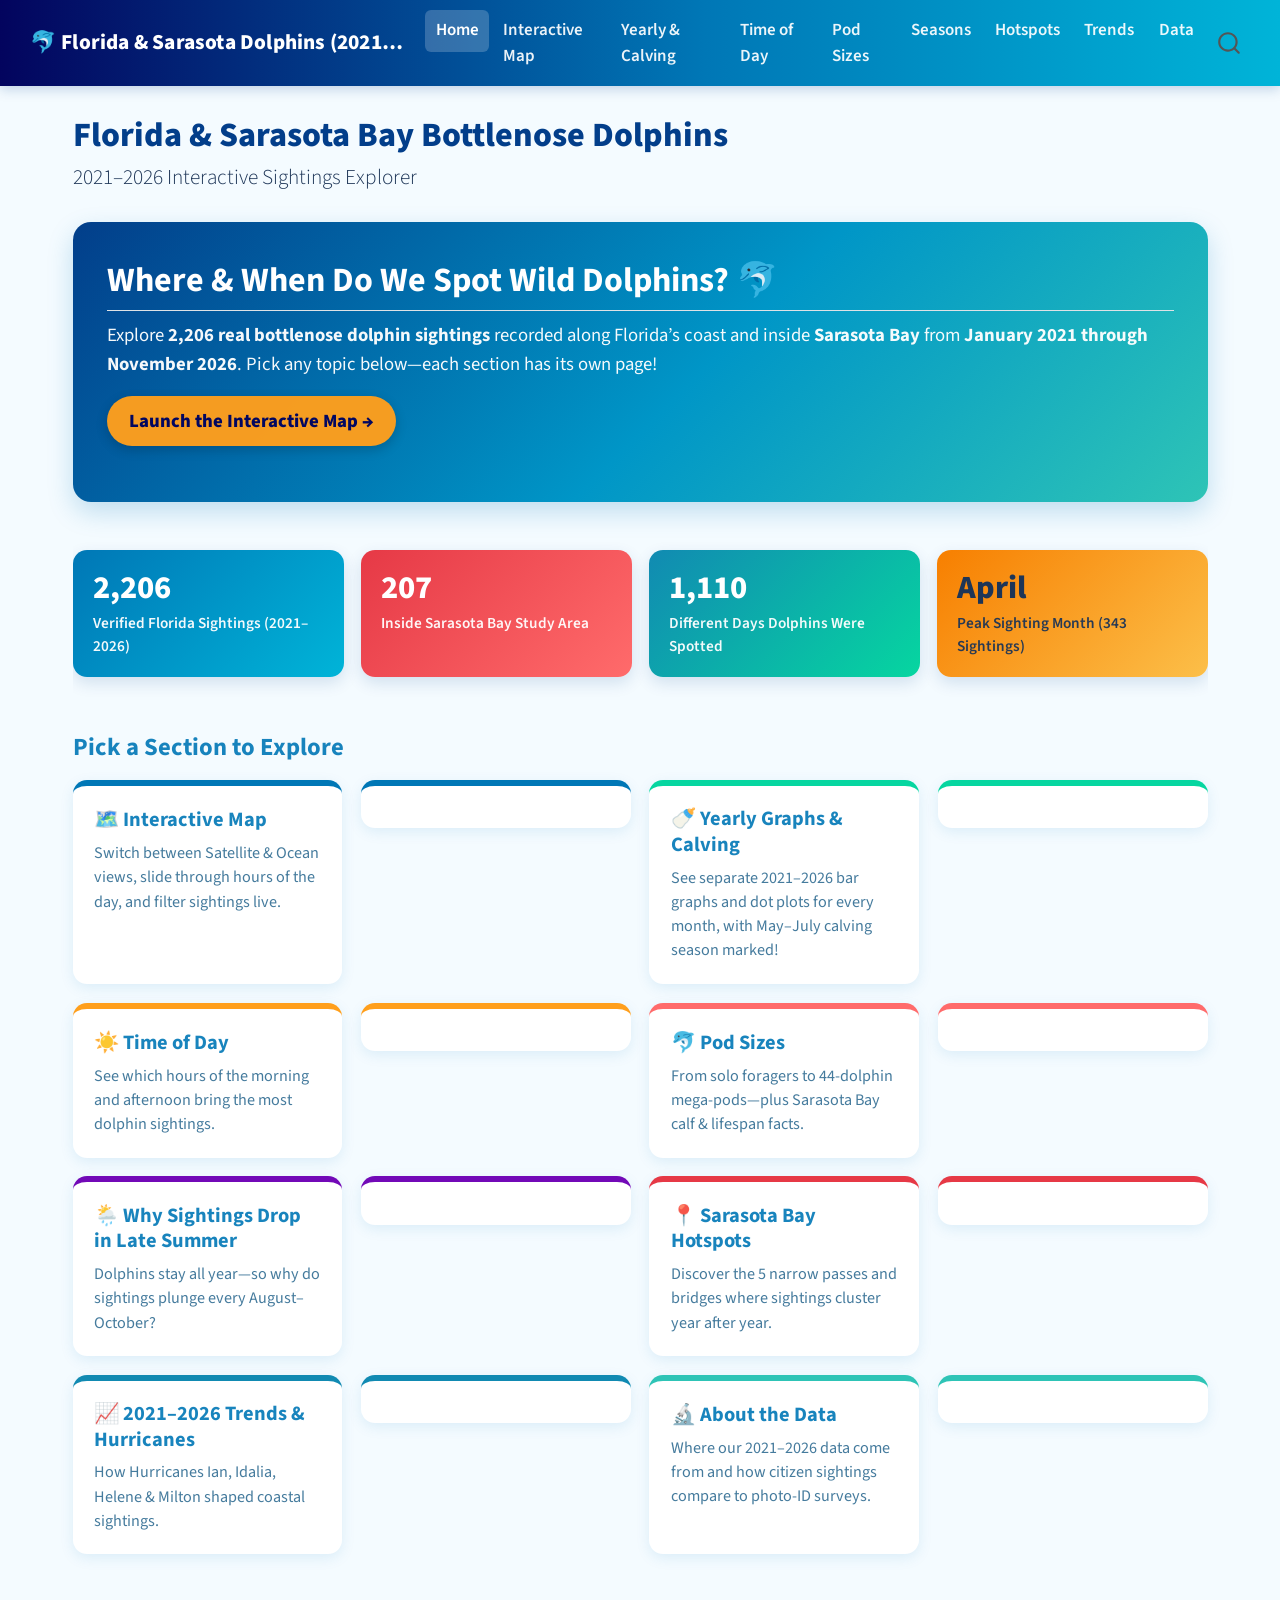
==== commit 1ac50a65: "Built site for gh-pages" ====
--- a/index.html
+++ b/index.html
@@ -7,7 +7,7 @@
 <meta name="viewport" content="width=device-width, initial-scale=1.0, user-scalable=yes">
 
 
-<title>Sarasota Bay &amp; Florida Bottlenose Dolphin Presence (2021–2026) – Sarasota Bay Dolphin Research Explorer (2021–2026)</title>
+<title>Florida &amp; Sarasota Bay Bottlenose Dolphins – 🐬 Florida &amp; Sarasota Dolphins (2021–2026)</title>
 <style>
 /* Default styles provided by pandoc.
 ** See https://pandoc.org/MANUAL.html#variables-for-html for config info.
@@ -73,33 +73,6 @@
     "search-label": "Search"
   }
 }</script>
-<script src="site_libs/jquery-3.6.0/jquery-3.6.0.min.js"></script>
-<link href="site_libs/crosstalk-1.2.2/css/crosstalk.min.css" rel="stylesheet">
-<script src="site_libs/crosstalk-1.2.2/js/crosstalk.min.js"></script>
-<link href="site_libs/selectize-0.12.4/css/selectize.bootstrap3.css" rel="stylesheet">
-<script src="site_libs/selectize-0.12.4/js/selectize.min.js"></script>
-<script src="site_libs/htmlwidgets-1.6.4/htmlwidgets.js"></script>
-<link href="site_libs/leaflet-1.3.1/leaflet.css" rel="stylesheet">
-<script src="site_libs/leaflet-1.3.1/leaflet.js"></script>
-<link href="site_libs/leafletfix-1.0.0/leafletfix.css" rel="stylesheet">
-<script src="site_libs/proj4-2.6.2/proj4.min.js"></script>
-<script src="site_libs/Proj4Leaflet-1.0.1/proj4leaflet.js"></script>
-<link href="site_libs/rstudio_leaflet-1.3.1/rstudio_leaflet.css" rel="stylesheet">
-<script src="site_libs/leaflet-binding-2.2.3/leaflet.js"></script>
-<link href="site_libs/leaflet-easybutton-1.3.1/easy-button.css" rel="stylesheet">
-<script src="site_libs/leaflet-easybutton-1.3.1/easy-button.js"></script>
-<script src="site_libs/leaflet-easybutton-1.3.1/EasyButton-binding.js"></script>
-<link href="site_libs/leaflet-locationfilter2-0.1.1/locationfilter.css" rel="stylesheet">
-<script src="site_libs/leaflet-locationfilter2-0.1.1/locationfilter.js"></script>
-<script src="site_libs/leaflet-locationfilter2-0.1.1/locationfilter-bindings.js"></script>
-<link href="site_libs/ionicons-2.0.1/ionicons.min.css" rel="stylesheet">
-<script src="site_libs/leaflet-providers-3.0.0/leaflet-providers.js"></script>
-<script src="site_libs/leaflet-providers-plugin-2.2.3/leaflet-providers-plugin.js"></script>
-<link href="site_libs/htmltools-fill-0.5.9/fill.css" rel="stylesheet">
-<script src="site_libs/plotly-binding-4.12.1/plotly.js"></script>
-<script src="site_libs/typedarray-0.1/typedarray.min.js"></script>
-<link href="site_libs/plotly-htmlwidgets-css-2.25.2/plotly-htmlwidgets.css" rel="stylesheet">
-<script src="site_libs/plotly-main-2.25.2/plotly-latest.min.js"></script>
 
 
 <link rel="stylesheet" href="styles.css">
@@ -113,7 +86,7 @@
       <div class="navbar-container container-fluid">
       <div class="navbar-brand-container mx-auto">
     <a class="navbar-brand" href="./index.html">
-    <span class="navbar-title">Sarasota Bay Dolphin Research Explorer (2021–2026)</span>
+    <span class="navbar-title">🐬 Florida &amp; Sarasota Dolphins (2021–2026)</span>
     </a>
   </div>
             <div id="quarto-search" class="" title="Search"></div>
@@ -126,51 +99,37 @@
     <a class="nav-link active" href="./index.html" aria-current="page"> 
 <span class="menu-text">Home</span></a>
   </li>  
-  <li class="nav-item dropdown ">
-    <a class="nav-link dropdown-toggle" href="#" id="nav-menu-explorations" role="link" data-bs-toggle="dropdown" aria-expanded="false">
- <span class="menu-text">Explorations</span>
-    </a>
-    <ul class="dropdown-menu" aria-labelledby="nav-menu-explorations">    
-        <li>
-    <a class="dropdown-item" href="./geographic-exploration.html">
- <span class="dropdown-text">Geographic Distribution</span></a>
-  </li>  
-        <li>
-    <a class="dropdown-item" href="./monthly-patterns.html">
- <span class="dropdown-text">Monthly &amp; Seasonal Patterns</span></a>
-  </li>  
-        <li>
-    <a class="dropdown-item" href="./activity-analysis.html">
- <span class="dropdown-text">Time-of-Day Activity</span></a>
-  </li>  
-        <li>
-    <a class="dropdown-item" href="./dolphin-groups.html">
- <span class="dropdown-text">Dolphin Groups &amp; Population</span></a>
-  </li>  
-    </ul>
-  </li>
-  <li class="nav-item dropdown ">
-    <a class="nav-link dropdown-toggle" href="#" id="nav-menu-stories" role="link" data-bs-toggle="dropdown" aria-expanded="false">
- <span class="menu-text">Stories</span>
-    </a>
-    <ul class="dropdown-menu" aria-labelledby="nav-menu-stories">    
-        <li>
-    <a class="dropdown-item" href="./story-seasonality.html">
- <span class="dropdown-text">When Are Dolphins Most Present?</span></a>
-  </li>  
-        <li>
-    <a class="dropdown-item" href="./story-hotspots.html">
- <span class="dropdown-text">Where Do Sightings Concentrate?</span></a>
-  </li>  
-        <li>
-    <a class="dropdown-item" href="./story-trends.html">
- <span class="dropdown-text">How Presence Changed (2021–2026)</span></a>
-  </li>  
-    </ul>
-  </li>
+  <li class="nav-item">
+    <a class="nav-link" href="./geographic-exploration.html"> 
+<span class="menu-text">Interactive Map</span></a>
+  </li>  
+  <li class="nav-item">
+    <a class="nav-link" href="./monthly-patterns.html"> 
+<span class="menu-text">Yearly &amp; Calving</span></a>
+  </li>  
+  <li class="nav-item">
+    <a class="nav-link" href="./activity-analysis.html"> 
+<span class="menu-text">Time of Day</span></a>
+  </li>  
+  <li class="nav-item">
+    <a class="nav-link" href="./dolphin-groups.html"> 
+<span class="menu-text">Pod Sizes</span></a>
+  </li>  
+  <li class="nav-item">
+    <a class="nav-link" href="./story-seasonality.html"> 
+<span class="menu-text">Seasons</span></a>
+  </li>  
+  <li class="nav-item">
+    <a class="nav-link" href="./story-hotspots.html"> 
+<span class="menu-text">Hotspots</span></a>
+  </li>  
+  <li class="nav-item">
+    <a class="nav-link" href="./story-trends.html"> 
+<span class="menu-text">Trends</span></a>
+  </li>  
   <li class="nav-item">
     <a class="nav-link" href="./data-methods.html"> 
-<span class="menu-text">Data &amp; Methods</span></a>
+<span class="menu-text">Data</span></a>
   </li>  
 </ul>
           </div> <!-- /navcollapse -->
@@ -180,31 +139,22 @@
     </nav>
 </header>
 <!-- content -->
-<div id="quarto-content" class="quarto-container page-columns page-rows-contents page-layout-article page-navbar">
+<div id="quarto-content" class="quarto-container page-columns page-rows-contents page-layout-full page-navbar">
 <!-- sidebar -->
 <!-- margin-sidebar -->
-    <div id="quarto-margin-sidebar" class="sidebar margin-sidebar">
-        <nav id="TOC" role="doc-toc" class="toc-active">
-    <h2 id="toc-title">On this page</h2>
-   
-  <ul>
-  <li><a href="#interactive-dolphin-presence-map-2206-observations-20212026" id="toc-interactive-dolphin-presence-map-2206-observations-20212026" class="nav-link active" data-scroll-target="#interactive-dolphin-presence-map-2206-observations-20212026">Interactive Dolphin Presence Map (2,206 Observations, 2021–2026)</a></li>
-  <li><a href="#month-dolphin-sightings-timeline-january-2021-december-2026" id="toc-month-dolphin-sightings-timeline-january-2021-december-2026" class="nav-link" data-scroll-target="#month-dolphin-sightings-timeline-january-2021-december-2026">72-Month Dolphin Sightings Timeline (January 2021 – December 2026)</a></li>
-  </ul>
-</nav>
-    </div>
+    
 <!-- main -->
-<main class="content" id="quarto-document-content">
+<main class="content column-page" id="quarto-document-content">
 
 <header id="title-block-header" class="quarto-title-block default">
 <div class="quarto-title">
-<h1 class="title">Sarasota Bay &amp; Florida Bottlenose Dolphin Presence (2021–2026)</h1>
-<p class="subtitle lead">An interactive scientific explorer built from 2,206 verified visual sightings (Jan 2021 – Nov 2026)</p>
+<h1 class="title">Florida &amp; Sarasota Bay Bottlenose Dolphins</h1>
+<p class="subtitle lead">2021–2026 Interactive Sightings Explorer</p>
 </div>
 
 
 
-<div class="quarto-title-meta">
+<div class="quarto-title-meta column-page">
 
     
   
@@ -216,98 +166,83 @@
 </header>
 
 
-<p>This research platform investigates common bottlenose dolphin (<em>Tursiops truncatus</em>) sightings and seasonal presence from <strong>January 2021 through December 2026</strong>, pairing <strong>2,206 verified GBIF visual sightings</strong> across Florida’s coastline (<strong>207 inside the Sarasota Bay focal boundary</strong> and <strong>680 in adjacent Tampa Bay &amp; Charlotte Harbor</strong>) with 50+ years of demographic context from the Sarasota Dolphin Research Program (<a href="https://www.frontiersin.org/journals/marine-science/articles/10.3389/fmars.2025.1531528/full">Wells et al., 2025</a>).</p>
+<section id="where-when-do-we-spot-wild-dolphins" class="level2 hero-banner">
+<h2 class="anchored" data-anchor-id="where-when-do-we-spot-wild-dolphins">Where &amp; When Do We Spot Wild Dolphins? 🐬</h2>
+<p>Explore <strong>2,206 real bottlenose dolphin sightings</strong> recorded along Florida’s coast and inside <strong>Sarasota Bay</strong> from <strong>January 2021 through November 2026</strong>. Pick any topic below—each section has its own page!</p>
+<p><a href="./geographic-exploration.html" class="hero-btn">Launch the Interactive Map →</a></p>
+</section>
 <div class="cell">
 <div class="cell-output-display">
-<div class="stat-grid"><div class="stat-card"><div class="stat-value">2,206</div><div class="stat-label">Verified Visual Sightings (2021–2026)</div></div><div class="stat-card"><div class="stat-value">207</div><div class="stat-label">Sightings Inside Sarasota Bay Box</div></div><div class="stat-card"><div class="stat-value">0 Public CSVs</div><div class="stat-label">Acoustic Detections (SBLN Restricted*)</div></div><div class="stat-card"><div class="stat-value">1,110</div><div class="stat-label">Unique Observation Days</div></div><div class="stat-card"><div class="stat-value">6 Years</div><div class="stat-label">2021–2026 (Dec 2026 Pending)</div></div><div class="stat-card"><div class="stat-value">April (343)</div><div class="stat-label">Most Frequently Observed Month</div></div></div>
+<div class="stat-grid"><div class="stat-card ocean"><div class="stat-value">2,206</div><div class="stat-label">Verified Florida Sightings (2021–2026)</div></div><div class="stat-card coral"><div class="stat-value">207</div><div class="stat-label">Inside Sarasota Bay Study Area</div></div><div class="stat-card seafoam"><div class="stat-value">1,110</div><div class="stat-label">Different Days Dolphins Were Spotted</div></div><div class="stat-card sunset"><div class="stat-value">April</div><div class="stat-label">Peak Sighting Month (343 Sightings)</div></div></div>
 </div>
 </div>
-<p><em>*Note on observation types: All 2,206 plotted points are verified visual sightings. Raw hydrophone whistle logs from the Sarasota Bay Listening Network (SBLN) require institutional permission and are documented in <a href="./data-methods.html">Data &amp; Methods</a> rather than simulated.</em></p>
-<section id="interactive-dolphin-presence-map-2206-observations-20212026" class="level3">
-<h3 class="anchored" data-anchor-id="interactive-dolphin-presence-map-2206-observations-20212026">Interactive Dolphin Presence Map (2,206 Observations, 2021–2026)</h3>
-<p>Toggle individual years or coastal zones below, or zoom directly into the <strong>dashed red Sarasota Bay study box</strong> (<code>26.85°N–27.56°N</code>, Anna Maria Sound to Venice/Lemon Bay) to inspect waterway labels and individual sightings.</p>
-<div class="filter-box">
-<div class="cell">
-<div class="cell-output-display">
-<div id="home_year" class="form-group crosstalk-input-checkboxgroup crosstalk-input">
-<label class="control-label" for="home_year">Select Survey Year(s) (2021–2026)</label>
-<div class="crosstalk-options-group">
-<label class="checkbox-inline">
-<input type="checkbox" name="home_year" value="2021">
-<span>2021</span>
-</label>
-<label class="checkbox-inline">
-<input type="checkbox" name="home_year" value="2022">
-<span>2022</span>
-</label>
-<label class="checkbox-inline">
-<input type="checkbox" name="home_year" value="2023">
-<span>2023</span>
-</label>
-<label class="checkbox-inline">
-<input type="checkbox" name="home_year" value="2024">
-<span>2024</span>
-</label>
-<label class="checkbox-inline">
-<input type="checkbox" name="home_year" value="2025">
-<span>2025</span>
-</label>
-<label class="checkbox-inline">
-<input type="checkbox" name="home_year" value="2026">
-<span>2026</span>
-</label>
-</div>
-<script type="application/json" data-for="home_year">{
-  "map": {
-    "2021": ["1910", "1911", "1912", "1913", "1914", "1915", "1916", "1917", "1918", "1919", "1920", "1921", "1922", "1923", "1924", "1925", "1926", "1927", "1928", "1929", "1930", "1931", "1932", "1933", "1934", "1935", "1936", "1937", "1938", "1939", "1940", "1941", "1942", "1943", "1944", "1945", "1946", "1947", "1948", "1949", "1950", "1951", "1952", "1953", "1954", "1955", "1956", "1957", "1958", "1959", "1960", "1961", "1962", "1963", "1964", "1965", "1966", "1967", "1968", "1969", "1970", "1971", "1972", "1973", "1974", "1975", "1976", "1977", "1978", "1979", "1980", "1981", "1982", "1983", "1984", "1985", "1986", "1987", "1988", "1989", "1990", "1991", "1992", "1993", "1994", "1995", "1996", "1997", "1998", "1999", "2000", "2001", "2002", "2003", "2004", "2005", "2006", "2007", "2008", "2009", "2010", "2011", "2012", "2013", "2014", "2015", "2016", "2017", "2018", "2019", "2020", "2021", "2022", "2023", "2024", "2025", "2026", "2027", "2028", "2029", "2030", "2031", "2032", "2033", "2034", "2035", "2036", "2037", "2038", "2039", "2040", "2041", "2042", "2043", "2044", "2045", "2046", "2047", "2048", "2049", "2050", "2051", "2052", "2053", "2054", "2055", "2056", "2057", "2058", "2059", "2060", "2061", "2062", "2063", "2064", "2065", "2066", "2067", "2068", "2069", "2070", "2071", "2072", "2073", "2074", "2075", "2076", "2077", "2078", "2079", "2080", "2081", "2082", "2083", "2084", "2085", "2086", "2087", "2088", "2089", "2090", "2091", "2092", "2093", "2094", "2095", "2096", "2097", "2098", "2099", "2100", "2101", "2102", "2103", "2104", "2105", "2106", "2107", "2108", "2109", "2110", "2111", "2112", "2113", "2114", "2115", "2116", "2117", "2118", "2119", "2120", "2121", "2122", "2123", "2124", "2125", "2126", "2127", "2128", "2129", "2130", "2131", "2132", "2133", "2134", "2135", "2136", "2137", "2138", "2139", "2140", "2141", "2142", "2143", "2144", "2145", "2146", "2147", "2148", "2149", "2150", "2151", "2152", "2153", "2154", "2155", "2156", "2157", "2158", "2159", "2160", "2161", "2162", "2163", "2164", "2165", "2166", "2167", "2168", "2169", "2170", "2171", "2172", "2173", "2174", "2175", "2176", "2177", "2178", "2179", "2180", "2181", "2182", "2183", "2184", "2185", "2186", "2187", "2188", "2189", "2190", "2191", "2192", "2193", "2194", "2195", "2196", "2197", "2198", "2199", "2200", "2201", "2202", "2203", "2204", "2205", "2206"],
-    "2022": ["1609", "1610", "1611", "1612", "1613", "1614", "1615", "1616", "1617", "1618", "1619", "1620", "1621", "1622", "1623", "1624", "1625", "1626", "1627", "1628", "1629", "1630", "1631", "1632", "1633", "1634", "1635", "1636", "1637", "1638", "1639", "1640", "1641", "1642", "1643", "1644", "1645", "1646", "1647", "1648", "1649", "1650", "1651", "1652", "1653", "1654", "1655", "1656", "1657", "1658", "1659", "1660", "1661", "1662", "1663", "1664", "1665", "1666", "1667", "1668", "1669", "1670", "1671", "1672", "1673", "1674", "1675", "1676", "1677", "1678", "1679", "1680", "1681", "1682", "1683", "1684", "1685", "1686", "1687", "1688", "1689", "1690", "1691", "1692", "1693", "1694", "1695", "1696", "1697", "1698", "1699", "1700", "1701", "1702", "1703", "1704", "1705", "1706", "1707", "1708", "1709", "1710", "1711", "1712", "1713", "1714", "1715", "1716", "1717", "1718", "1719", "1720", "1721", "1722", "1723", "1724", "1725", "1726", "1727", "1728", "1729", "1730", "1731", "1732", "1733", "1734", "1735", "1736", "1737", "1738", "1739", "1740", "1741", "1742", "1743", "1744", "1745", "1746", "1747", "1748", "1749", "1750", "1751", "1752", "1753", "1754", "1755", "1756", "1757", "1758", "1759", "1760", "1761", "1762", "1763", "1764", "1765", "1766", "1767", "1768", "1769", "1770", "1771", "1772", "1773", "1774", "1775", "1776", "1777", "1778", "1779", "1780", "1781", "1782", "1783", "1784", "1785", "1786", "1787", "1788", "1789", "1790", "1791", "1792", "1793", "1794", "1795", "1796", "1797", "1798", "1799", "1800", "1801", "1802", "1803", "1804", "1805", "1806", "1807", "1808", "1809", "1810", "1811", "1812", "1813", "1814", "1815", "1816", "1817", "1818", "1819", "1820", "1821", "1822", "1823", "1824", "1825", "1826", "1827", "1828", "1829", "1830", "1831", "1832", "1833", "1834", "1835", "1836", "1837", "1838", "1839", "1840", "1841", "1842", "1843", "1844", "1845", "1846", "1847", "1848", "1849", "1850", "1851", "1852", "1853", "1854", "1855", "1856", "1857", "1858", "1859", "1860", "1861", "1862", "1863", "1864", "1865", "1866", "1867", "1868", "1869", "1870", "1871", "1872", "1873", "1874", "1875", "1876", "1877", "1878", "1879", "1880", "1881", "1882", "1883", "1884", "1885", "1886", "1887", "1888", "1889", "1890", "1891", "1892", "1893", "1894", "1895", "1896", "1897", "1898", "1899", "1900", "1901", "1902", "1903", "1904", "1905", "1906", "1907", "1908", "1909"],
-    "2023": ["1184", "1185", "1186", "1187", "1188", "1189", "1190", "1191", "1192", "1193", "1194", "1195", "1196", "1197", "1198", "1199", "1200", "1201", "1202", "1203", "1204", "1205", "1206", "1207", "1208", "1209", "1210", "1211", "1212", "1213", "1214", "1215", "1216", "1217", "1218", "1219", "1220", "1221", "1222", "1223", "1224", "1225", "1226", "1227", "1228", "1229", "1230", "1231", "1232", "1233", "1234", "1235", "1236", "1237", "1238", "1239", "1240", "1241", "1242", "1243", "1244", "1245", "1246", "1247", "1248", "1249", "1250", "1251", "1252", "1253", "1254", "1255", "1256", "1257", "1258", "1259", "1260", "1261", "1262", "1263", "1264", "1265", "1266", "1267", "1268", "1269", "1270", "1271", "1272", "1273", "1274", "1275", "1276", "1277", "1278", "1279", "1280", "1281", "1282", "1283", "1284", "1285", "1286", "1287", "1288", "1289", "1290", "1291", "1292", "1293", "1294", "1295", "1296", "1297", "1298", "1299", "1300", "1301", "1302", "1303", "1304", "1305", "1306", "1307", "1308", "1309", "1310", "1311", "1312", "1313", "1314", "1315", "1316", "1317", "1318", "1319", "1320", "1321", "1322", "1323", "1324", "1325", "1326", "1327", "1328", "1329", "1330", "1331", "1332", "1333", "1334", "1335", "1336", "1337", "1338", "1339", "1340", "1341", "1342", "1343", "1344", "1345", "1346", "1347", "1348", "1349", "1350", "1351", "1352", "1353", "1354", "1355", "1356", "1357", "1358", "1359", "1360", "1361", "1362", "1363", "1364", "1365", "1366", "1367", "1368", "1369", "1370", "1371", "1372", "1373", "1374", "1375", "1376", "1377", "1378", "1379", "1380", "1381", "1382", "1383", "1384", "1385", "1386", "1387", "1388", "1389", "1390", "1391", "1392", "1393", "1394", "1395", "1396", "1397", "1398", "1399", "1400", "1401", "1402", "1403", "1404", "1405", "1406", "1407", "1408", "1409", "1410", "1411", "1412", "1413", "1414", "1415", "1416", "1417", "1418", "1419", "1420", "1421", "1422", "1423", "1424", "1425", "1426", "1427", "1428", "1429", "1430", "1431", "1432", "1433", "1434", "1435", "1436", "1437", "1438", "1439", "1440", "1441", "1442", "1443", "1444", "1445", "1446", "1447", "1448", "1449", "1450", "1451", "1452", "1453", "1454", "1455", "1456", "1457", "1458", "1459", "1460", "1461", "1462", "1463", "1464", "1465", "1466", "1467", "1468", "1469", "1470", "1471", "1472", "1473", "1474", "1475", "1476", "1477", "1478", "1479", "1480", "1481", "1482", "1483", "1484", "1485", "1486", "1487", "1488", "1489", "1490", "1491", "1492", "1493", "1494", "1495", "1496", "1497", "1498", "1499", "1500", "1501", "1502", "1503", "1504", "1505", "1506", "1507", "1508", "1509", "1510", "1511", "1512", "1513", "1514", "1515", "1516", "1517", "1518", "1519", "1520", "1521", "1522", "1523", "1524", "1525", "1526", "1527", "1528", "1529", "1530", "1531", "1532", "1533", "1534", "1535", "1536", "1537", "1538", "1539", "1540", "1541", "1542", "1543", "1544", "1545", "1546", "1547", "1548", "1549", "1550", "1551", "1552", "1553", "1554", "1555", "1556", "1557", "1558", "1559", "1560", "1561", "1562", "1563", "1564", "1565", "1566", "1567", "1568", "1569", "1570", "1571", "1572", "1573", "1574", "1575", "1576", "1577", "1578", "1579", "1580", "1581", "1582", "1583", "1584", "1585", "1586", "1587", "1588", "1589", "1590", "1591", "1592", "1593", "1594", "1595", "1596", "1597", "1598", "1599", "1600", "1601", "1602", "1603", "1604", "1605", "1606", "1607", "1608"],
-    "2024": ["775", "776", "777", "778", "779", "780", "781", "782", "783", "784", "785", "786", "787", "788", "789", "790", "791", "792", "793", "794", "795", "796", "797", "798", "799", "800", "801", "802", "803", "804", "805", "806", "807", "808", "809", "810", "811", "812", "813", "814", "815", "816", "817", "818", "819", "820", "821", "822", "823", "824", "825", "826", "827", "828", "829", "830", "831", "832", "833", "834", "835", "836", "837", "838", "839", "840", "841", "842", "843", "844", "845", "846", "847", "848", "849", "850", "851", "852", "853", "854", "855", "856", "857", "858", "859", "860", "861", "862", "863", "864", "865", "866", "867", "868", "869", "870", "871", "872", "873", "874", "875", "876", "877", "878", "879", "880", "881", "882", "883", "884", "885", "886", "887", "888", "889", "890", "891", "892", "893", "894", "895", "896", "897", "898", "899", "900", "901", "902", "903", "904", "905", "906", "907", "908", "909", "910", "911", "912", "913", "914", "915", "916", "917", "918", "919", "920", "921", "922", "923", "924", "925", "926", "927", "928", "929", "930", "931", "932", "933", "934", "935", "936", "937", "938", "939", "940", "941", "942", "943", "944", "945", "946", "947", "948", "949", "950", "951", "952", "953", "954", "955", "956", "957", "958", "959", "960", "961", "962", "963", "964", "965", "966", "967", "968", "969", "970", "971", "972", "973", "974", "975", "976", "977", "978", "979", "980", "981", "982", "983", "984", "985", "986", "987", "988", "989", "990", "991", "992", "993", "994", "995", "996", "997", "998", "999", "1000", "1001", "1002", "1003", "1004", "1005", "1006", "1007", "1008", "1009", "1010", "1011", "1012", "1013", "1014", "1015", "1016", "1017", "1018", "1019", "1020", "1021", "1022", "1023", "1024", "1025", "1026", "1027", "1028", "1029", "1030", "1031", "1032", "1033", "1034", "1035", "1036", "1037", "1038", "1039", "1040", "1041", "1042", "1043", "1044", "1045", "1046", "1047", "1048", "1049", "1050", "1051", "1052", "1053", "1054", "1055", "1056", "1057", "1058", "1059", "1060", "1061", "1062", "1063", "1064", "1065", "1066", "1067", "1068", "1069", "1070", "1071", "1072", "1073", "1074", "1075", "1076", "1077", "1078", "1079", "1080", "1081", "1082", "1083", "1084", "1085", "1086", "1087", "1088", "1089", "1090", "1091", "1092", "1093", "1094", "1095", "1096", "1097", "1098", "1099", "1100", "1101", "1102", "1103", "1104", "1105", "1106", "1107", "1108", "1109", "1110", "1111", "1112", "1113", "1114", "1115", "1116", "1117", "1118", "1119", "1120", "1121", "1122", "1123", "1124", "1125", "1126", "1127", "1128", "1129", "1130", "1131", "1132", "1133", "1134", "1135", "1136", "1137", "1138", "1139", "1140", "1141", "1142", "1143", "1144", "1145", "1146", "1147", "1148", "1149", "1150", "1151", "1152", "1153", "1154", "1155", "1156", "1157", "1158", "1159", "1160", "1161", "1162", "1163", "1164", "1165", "1166", "1167", "1168", "1169", "1170", "1171", "1172", "1173", "1174", "1175", "1176", "1177", "1178", "1179", "1180", "1181", "1182", "1183"],
-    "2025": ["376", "377", "378", "379", "380", "381", "382", "383", "384", "385", "386", "387", "388", "389", "390", "391", "392", "393", "394", "395", "396", "397", "398", "399", "400", "401", "402", "403", "404", "405", "406", "407", "408", "409", "410", "411", "412", "413", "414", "415", "416", "417", "418", "419", "420", "421", "422", "423", "424", "425", "426", "427", "428", "429", "430", "431", "432", "433", "434", "435", "436", "437", "438", "439", "440", "441", "442", "443", "444", "445", "446", "447", "448", "449", "450", "451", "452", "453", "454", "455", "456", "457", "458", "459", "460", "461", "462", "463", "464", "465", "466", "467", "468", "469", "470", "471", "472", "473", "474", "475", "476", "477", "478", "479", "480", "481", "482", "483", "484", "485", "486", "487", "488", "489", "490", "491", "492", "493", "494", "495", "496", "497", "498", "499", "500", "501", "502", "503", "504", "505", "506", "507", "508", "509", "510", "511", "512", "513", "514", "515", "516", "517", "518", "519", "520", "521", "522", "523", "524", "525", "526", "527", "528", "529", "530", "531", "532", "533", "534", "535", "536", "537", "538", "539", "540", "541", "542", "543", "544", "545", "546", "547", "548", "549", "550", "551", "552", "553", "554", "555", "556", "557", "558", "559", "560", "561", "562", "563", "564", "565", "566", "567", "568", "569", "570", "571", "572", "573", "574", "575", "576", "577", "578", "579", "580", "581", "582", "583", "584", "585", "586", "587", "588", "589", "590", "591", "592", "593", "594", "595", "596", "597", "598", "599", "600", "601", "602", "603", "604", "605", "606", "607", "608", "609", "610", "611", "612", "613", "614", "615", "616", "617", "618", "619", "620", "621", "622", "623", "624", "625", "626", "627", "628", "629", "630", "631", "632", "633", "634", "635", "636", "637", "638", "639", "640", "641", "642", "643", "644", "645", "646", "647", "648", "649", "650", "651", "652", "653", "654", "655", "656", "657", "658", "659", "660", "661", "662", "663", "664", "665", "666", "667", "668", "669", "670", "671", "672", "673", "674", "675", "676", "677", "678", "679", "680", "681", "682", "683", "684", "685", "686", "687", "688", "689", "690", "691", "692", "693", "694", "695", "696", "697", "698", "699", "700", "701", "702", "703", "704", "705", "706", "707", "708", "709", "710", "711", "712", "713", "714", "715", "716", "717", "718", "719", "720", "721", "722", "723", "724", "725", "726", "727", "728", "729", "730", "731", "732", "733", "734", "735", "736", "737", "738", "739", "740", "741", "742", "743", "744", "745", "746", "747", "748", "749", "750", "751", "752", "753", "754", "755", "756", "757", "758", "759", "760", "761", "762", "763", "764", "765", "766", "767", "768", "769", "770", "771", "772", "773", "774"],
-    "2026": ["1", "2", "3", "4", "5", "6", "7", "8", "9", "10", "11", "12", "13", "14", "15", "16", "17", "18", "19", "20", "21", "22", "23", "24", "25", "26", "27", "28", "29", "30", "31", "32", "33", "34", "35", "36", "37", "38", "39", "40", "41", "42", "43", "44", "45", "46", "47", "48", "49", "50", "51", "52", "53", "54", "55", "56", "57", "58", "59", "60", "61", "62", "63", "64", "65", "66", "67", "68", "69", "70", "71", "72", "73", "74", "75", "76", "77", "78", "79", "80", "81", "82", "83", "84", "85", "86", "87", "88", "89", "90", "91", "92", "93", "94", "95", "96", "97", "98", "99", "100", "101", "102", "103", "104", "105", "106", "107", "108", "109", "110", "111", "112", "113", "114", "115", "116", "117", "118", "119", "120", "121", "122", "123", "124", "125", "126", "127", "128", "129", "130", "131", "132", "133", "134", "135", "136", "137", "138", "139", "140", "141", "142", "143", "144", "145", "146", "147", "148", "149", "150", "151", "152", "153", "154", "155", "156", "157", "158", "159", "160", "161", "162", "163", "164", "165", "166", "167", "168", "169", "170", "171", "172", "173", "174", "175", "176", "177", "178", "179", "180", "181", "182", "183", "184", "185", "186", "187", "188", "189", "190", "191", "192", "193", "194", "195", "196", "197", "198", "199", "200", "201", "202", "203", "204", "205", "206", "207", "208", "209", "210", "211", "212", "213", "214", "215", "216", "217", "218", "219", "220", "221", "222", "223", "224", "225", "226", "227", "228", "229", "230", "231", "232", "233", "234", "235", "236", "237", "238", "239", "240", "241", "242", "243", "244", "245", "246", "247", "248", "249", "250", "251", "252", "253", "254", "255", "256", "257", "258", "259", "260", "261", "262", "263", "264", "265", "266", "267", "268", "269", "270", "271", "272", "273", "274", "275", "276", "277", "278", "279", "280", "281", "282", "283", "284", "285", "286", "287", "288", "289", "290", "291", "292", "293", "294", "295", "296", "297", "298", "299", "300", "301", "302", "303", "304", "305", "306", "307", "308", "309", "310", "311", "312", "313", "314", "315", "316", "317", "318", "319", "320", "321", "322", "323", "324", "325", "326", "327", "328", "329", "330", "331", "332", "333", "334", "335", "336", "337", "338", "339", "340", "341", "342", "343", "344", "345", "346", "347", "348", "349", "350", "351", "352", "353", "354", "355", "356", "357", "358", "359", "360", "361", "362", "363", "364", "365", "366", "367", "368", "369", "370", "371", "372", "373", "374", "375"]
-  },
-  "group": ["SharedDatae6afda08"]
-}</script>
-</div>
-</div>
-<div class="cell-output-display no-overflow-x">
-<div id="home_region" class="form-group crosstalk-input-select crosstalk-input">
-<label class="control-label" for="home_region">Filter by Coastal Study Boundary</label>
-<div>
-<select multiple=""></select>
-<script type="application/json" data-for="home_region">{
-  "items": {
-    "value": ["Florida Atlantic Coast", "Other Florida Gulf Coast", "Sarasota Bay Study Area", "Tampa Bay & Charlotte Harbor"],
-    "label": ["Florida Atlantic Coast", "Other Florida Gulf Coast", "Sarasota Bay Study Area", "Tampa Bay & Charlotte Harbor"]
-  },
-  "map": {
-    "Florida Atlantic Coast": ["72", "308", "309", "310", "428", "429", "430", "431", "432", "433", "434", "435", "436", "437", "438", "558", "586", "699", "701", "703", "740", "741", "742", "743", "766", "798", "852", "853", "854", "855", "916", "924", "928", "945", "957", "958", "959", "960", "961", "962", "963", "964", "965", "1089", "1102", "1103", "1105", "1106", "1115", "1127", "1131", "1132", "1133", "1134", "1157", "1158", "1244", "1274", "1277", "1295", "1296", "1297", "1298", "1299", "1300", "1301", "1302", "1303", "1421", "1446", "1456", "1457", "1458", "1486", "1487", "1488", "1489", "1490", "1540", "1556", "1557", "1570", "1571", "1572", "1604", "1605", "1606", "1607", "1608", "1624", "1625", "1626", "1627", "1628", "1629", "1650", "1651", "1677", "1684", "1704", "1711", "1716", "1717", "1718", "1743", "1744", "1745", "1747", "1749", "1750", "1751", "1752", "1753", "1754", "1755", "1756", "1793", "1794", "1795", "1796", "1797", "1798", "1811", "1812", "1830", "1831", "1832", "1833", "1834", "1835", "1853", "1854", "1855", "1856", "1896", "1897", "1898", "1899", "1900", "1901", "1902", "1903", "1904", "1905", "1906", "1907", "1921", "1956", "1967", "1978", "1979", "1980", "1981", "1982", "1983", "1986", "1988", "1989", "1991", "1992", "2000", "2001", "2002", "2003", "2004", "2005", "2006", "2007", "2008", "2009", "2010", "2011", "2012", "2020", "2027", "2028", "2029", "2030", "2031", "2032", "2033", "2034", "2035", "2036", "2037", "2038", "2051", "2052", "2053", "2054", "2069", "2073", "2074", "2075", "2076", "2077", "2078", "2079", "2095", "2096", "2097", "2098", "2099", "2100", "2101", "2102", "2106", "2107", "2108", "2114", "2115", "2116", "2117", "2118", "2119", "2120", "2121", "2122", "2123", "2124", "2126", "2127", "2128", "2130", "2131", "2153", "2161", "2178", "2195", "2200", "2203", "2204", "2205", "2206"],
-    "Other Florida Gulf Coast": ["2", "6", "10", "11", "14", "15", "16", "19", "20", "23", "25", "26", "32", "36", "37", "38", "39", "41", "42", "44", "45", "46", "47", "49", "50", "51", "52", "53", "54", "55", "56", "57", "58", "59", "60", "63", "64", "66", "68", "70", "74", "83", "85", "93", "94", "95", "96", "97", "98", "99", "101", "107", "108", "110", "113", "117", "120", "121", "126", "127", "128", "129", "130", "131", "140", "141", "146", "148", "149", "151", "152", "154", "155", "156", "157", "158", "159", "161", "163", "165", "167", "168", "169", "171", "172", "173", "174", "175", "176", "177", "178", "179", "180", "182", "185", "186", "192", "193", "194", "195", "196", "197", "199", "200", "201", "202", "204", "205", "206", "207", "212", "215", "216", "217", "218", "219", "220", "223", "224", "227", "228", "231", "235", "236", "244", "246", "248", "253", "254", "255", "256", "257", "258", "259", "262", "263", "265", "273", "274", "275", "277", "280", "281", "284", "286", "288", "289", "293", "297", "301", "303", "304", "311", "313", "314", "316", "317", "318", "320", "321", "322", "323", "324", "328", "329", "332", "333", "336", "337", "338", "341", "342", "343", "345", "346", "347", "349", "350", "353", "354", "355", "358", "359", "361", "362", "363", "364", "365", "366", "369", "370", "372", "376", "378", "379", "383", "384", "385", "389", "390", "391", "393", "394", "395", "398", "399", "400", "401", "402", "405", "406", "408", "409", "410", "414", "419", "420", "423", "424", "427", "441", "442", "450", "452", "454", "455", "458", "461", "462", "463", "464", "466", "467", "470", "471", "474", "475", "476", "477", "478", "485", "486", "487", "489", "490", "491", "492", "496", "499", "503", "504", "507", "508", "509", "510", "512", "513", "514", "515", "516", "517", "518", "519", "521", "522", "523", "524", "525", "526", "527", "528", "529", "530", "531", "532", "533", "534", "535", "540", "541", "546", "554", "555", "556", "559", "560", "561", "563", "564", "565", "567", "570", "571", "572", "575", "577", "579", "582", "583", "587", "588", "589", "590", "593", "594", "595", "598", "599", "600", "603", "604", "607", "609", "610", "611", "613", "615", "616", "618", "619", "620", "621", "622", "623", "626", "627", "629", "630", "632", "634", "635", "636", "637", "640", "644", "645", "649", "650", "651", "653", "656", "658", "660", "661", "662", "663", "664", "665", "666", "667", "670", "672", "674", "675", "677", "679", "681", "682", "683", "686", "689", "692", "694", "696", "697", "702", "706", "707", "708", "717", "718", "719", "720", "723", "725", "729", "735", "736", "738", "739", "744", "750", "751", "754", "755", "756", "757", "758", "760", "762", "763", "764", "768", "769", "776", "777", "780", "782", "784", "789", "791", "802", "803", "804", "805", "806", "807", "808", "809", "810", "811", "812", "813", "814", "817", "818", "819", "820", "823", "825", "826", "828", "829", "831", "832", "833", "836", "837", "838", "839", "840", "841", "848", "860", "861", "862", "865", "868", "870", "872", "873", "875", "876", "879", "883", "885", "887", "888", "889", "890", "891", "892", "894", "895", "896", "897", "901", "903", "904", "905", "906", "910", "913", "914", "915", "918", "920", "929", "930", "931", "932", "933", "940", "941", "948", "949", "952", "953", "966", "968", "969", "971", "972", "974", "975", "978", "979", "980", "981", "982", "983", "984", "985", "987", "988", "989", "990", "991", "992", "993", "994", "995", "996", "997", "998", "999", "1000", "1003", "1005", "1007", "1008", "1009", "1010", "1011", "1012", "1013", "1014", "1015", "1018", "1020", "1022", "1023", "1025", "1026", "1027", "1028", "1029", "1030", "1031", "1032", "1033", "1034", "1035", "1036", "1037", "1038", "1039", "1040", "1041", "1042", "1043", "1044", "1045", "1046", "1047", "1048", "1049", "1050", "1051", "1052", "1053", "1054", "1055", "1056", "1057", "1058", "1059", "1060", "1061", "1062", "1063", "1064", "1065", "1066", "1067", "1068", "1069", "1070", "1071", "1072", "1073", "1074", "1075", "1076", "1078", "1079", "1080", "1084", "1087", "1088", "1090", "1091", "1095", "1096", "1098", "1099", "1101", "1108", "1109", "1110", "1111", "1112", "1117", "1119", "1120", "1121", "1122", "1123", "1124", "1125", "1126", "1128", "1129", "1130", "1136", "1138", "1143", "1145", "1146", "1147", "1148", "1151", "1153", "1154", "1155", "1160", "1161", "1165", "1167", "1169", "1171", "1172", "1175", "1177", "1178", "1188", "1189", "1191", "1192", "1199", "1201", "1205", "1207", "1212", "1215", "1222", "1227", "1229", "1232", "1236", "1241", "1242", "1243", "1245", "1246", "1247", "1249", "1250", "1252", "1254", "1255", "1257", "1258", "1263", "1264", "1265", "1266", "1268", "1270", "1271", "1273", "1278", "1279", "1280", "1281", "1284", "1286", "1287", "1289", "1290", "1291", "1293", "1294", "1305", "1306", "1312", "1315", "1317", "1322", "1323", "1324", "1325", "1328", "1329", "1334", "1335", "1336", "1337", "1338", "1339", "1340", "1341", "1342", "1343", "1344", "1345", "1346", "1347", "1348", "1349", "1350", "1351", "1352", "1353", "1354", "1355", "1356", "1357", "1358", "1359", "1360", "1361", "1362", "1363", "1364", "1365", "1366", "1367", "1368", "1369", "1370", "1371", "1372", "1373", "1374", "1375", "1376", "1377", "1378", "1379", "1380", "1381", "1382", "1383", "1384", "1385", "1386", "1387", "1388", "1389", "1390", "1391", "1392", "1393", "1394", "1395", "1396", "1397", "1398", "1399", "1400", "1401", "1402", "1403", "1404", "1405", "1406", "1407", "1408", "1409", "1410", "1411", "1412", "1413", "1414", "1415", "1416", "1417", "1418", "1420", "1424", "1425", "1426", "1427", "1429", "1430", "1432", "1433", "1439", "1440", "1441", "1442", "1445", "1447", "1448", "1449", "1450", "1451", "1452", "1453", "1454", "1459", "1460", "1461", "1462", "1463", "1465", "1466", "1467", "1469", "1472", "1473", "1474", "1478", "1479", "1481", "1482", "1483", "1485", "1495", "1496", "1497", "1498", "1499", "1501", "1502", "1503", "1504", "1506", "1511", "1515", "1516", "1517", "1518", "1519", "1520", "1521", "1522", "1523", "1527", "1530", "1533", "1534", "1538", "1543", "1544", "1546", "1547", "1550", "1551", "1552", "1553", "1562", "1565", "1567", "1577", "1578", "1579", "1580", "1585", "1586", "1592", "1594", "1597", "1598", "1600", "1601", "1609", "1610", "1611", "1614", "1620", "1623", "1631", "1632", "1634", "1635", "1641", "1642", "1645", "1647", "1652", "1655", "1657", "1664", "1665", "1667", "1671", "1673", "1674", "1680", "1682", "1685", "1688", "1693", "1695", "1697", "1698", "1699", "1703", "1708", "1709", "1712", "1714", "1715", "1719", "1720", "1721", "1722", "1726", "1727", "1729", "1730", "1736", "1739", "1740", "1741", "1742", "1746", "1748", "1759", "1760", "1761", "1762", "1765", "1767", "1768", "1769", "1770", "1771", "1772", "1777", "1778", "1780", "1782", "1783", "1784", "1787", "1788", "1789", "1790", "1804", "1805", "1807", "1809", "1810", "1818", "1819", "1823", "1824", "1827", "1836", "1839", "1840", "1841", "1843", "1844", "1845", "1846", "1847", "1858", "1859", "1860", "1861", "1862", "1863", "1866", "1867", "1870", "1871", "1872", "1873", "1874", "1875", "1879", "1882", "1884", "1885", "1887", "1891", "1892", "1893", "1894", "1908", "1912", "1914", "1918", "1919", "1920", "1922", "1924", "1925", "1926", "1928", "1930", "1932", "1936", "1937", "1939", "1942", "1943", "1944", "1945", "1948", "1949", "1952", "1954", "1955", "1958", "1962", "1964", "1965", "1966", "1970", "1971", "1972", "1973", "1974", "1975", "1977", "1984", "1985", "1987", "1990", "1993", "1994", "1995", "1996", "1997", "1998", "2014", "2016", "2017", "2018", "2019", "2023", "2024", "2040", "2041", "2042", "2043", "2044", "2049", "2056", "2058", "2059", "2060", "2061", "2062", "2064", "2065", "2068", "2070", "2071", "2081", "2084", "2086", "2093", "2094", "2103", "2104", "2111", "2113", "2125", "2129", "2132", "2134", "2137", "2138", "2139", "2141", "2144", "2146", "2147", "2158", "2159", "2162", "2164", "2166", "2168", "2170", "2171", "2175", "2177", "2180", "2181", "2183", "2185", "2186", "2188", "2189", "2196", "2197", "2201", "2202"],
-    "Sarasota Bay Study Area": ["3", "7", "12", "17", "43", "65", "76", "78", "80", "81", "84", "90", "104", "109", "112", "138", "142", "150", "153", "208", "221", "225", "233", "249", "260", "261", "266", "278", "285", "290", "299", "319", "348", "352", "357", "360", "367", "371", "380", "388", "404", "411", "417", "440", "447", "449", "457", "465", "468", "481", "483", "484", "493", "536", "537", "538", "539", "542", "568", "581", "597", "601", "625", "628", "633", "655", "687", "691", "709", "716", "721", "727", "746", "749", "752", "759", "771", "772", "773", "781", "786", "788", "792", "793", "797", "815", "830", "834", "835", "842", "844", "878", "882", "884", "893", "902", "927", "934", "935", "946", "976", "977", "1004", "1019", "1021", "1024", "1085", "1114", "1142", "1149", "1162", "1190", "1193", "1194", "1195", "1198", "1203", "1204", "1206", "1208", "1210", "1213", "1214", "1218", "1221", "1231", "1233", "1275", "1276", "1285", "1309", "1331", "1422", "1428", "1431", "1434", "1435", "1437", "1455", "1464", "1468", "1471", "1484", "1500", "1505", "1514", "1566", "1573", "1576", "1596", "1619", "1621", "1633", "1662", "1663", "1681", "1686", "1687", "1690", "1691", "1696", "1700", "1733", "1737", "1773", "1774", "1775", "1779", "1781", "1785", "1792", "1800", "1801", "1806", "1820", "1829", "1848", "1852", "1865", "1878", "1880", "1890", "1910", "1934", "1947", "1963", "1968", "1976", "2021", "2039", "2047", "2050", "2057", "2067", "2072", "2088", "2092", "2110", "2112", "2145", "2187", "2191", "2192", "2193", "2194", "2198", "2199"],
-    "Tampa Bay & Charlotte Harbor": ["1", "4", "5", "8", "9", "13", "18", "21", "22", "24", "27", "28", "29", "30", "31", "33", "34", "35", "40", "48", "61", "62", "67", "69", "71", "73", "75", "77", "79", "82", "86", "87", "88", "89", "91", "92", "100", "102", "103", "105", "106", "111", "114", "115", "116", "118", "119", "122", "123", "124", "125", "132", "133", "134", "135", "136", "137", "139", "143", "144", "145", "147", "160", "162", "164", "166", "170", "181", "183", "184", "187", "188", "189", "190", "191", "198", "203", "209", "210", "211", "213", "214", "222", "226", "229", "230", "232", "234", "237", "238", "239", "240", "241", "242", "243", "245", "247", "250", "251", "252", "264", "267", "268", "269", "270", "271", "272", "276", "279", "282", "283", "287", "291", "292", "294", "295", "296", "298", "300", "302", "305", "306", "307", "312", "315", "325", "326", "327", "330", "331", "334", "335", "339", "340", "344", "351", "356", "368", "373", "374", "375", "377", "381", "382", "386", "387", "392", "396", "397", "403", "407", "412", "413", "415", "416", "418", "421", "422", "425", "426", "439", "443", "444", "445", "446", "448", "451", "453", "456", "459", "460", "469", "472", "473", "479", "480", "482", "488", "494", "495", "497", "498", "500", "501", "502", "505", "506", "511", "520", "543", "544", "545", "547", "548", "549", "550", "551", "552", "553", "557", "562", "566", "569", "573", "574", "576", "578", "580", "584", "585", "591", "592", "596", "602", "605", "606", "608", "612", "614", "617", "624", "631", "638", "639", "641", "642", "643", "646", "647", "648", "652", "654", "657", "659", "668", "669", "671", "673", "676", "678", "680", "684", "685", "688", "690", "693", "695", "698", "700", "704", "705", "710", "711", "712", "713", "714", "715", "722", "724", "726", "728", "730", "731", "732", "733", "734", "737", "745", "747", "748", "753", "761", "765", "767", "770", "774", "775", "778", "779", "783", "785", "787", "790", "794", "795", "796", "799", "800", "801", "816", "821", "822", "824", "827", "843", "845", "846", "847", "849", "850", "851", "856", "857", "858", "859", "863", "864", "866", "867", "869", "871", "874", "877", "880", "881", "886", "898", "899", "900", "907", "908", "909", "911", "912", "917", "919", "921", "922", "923", "925", "926", "936", "937", "938", "939", "942", "943", "944", "947", "950", "951", "954", "955", "956", "967", "970", "973", "986", "1001", "1002", "1006", "1016", "1017", "1077", "1081", "1082", "1083", "1086", "1092", "1093", "1094", "1097", "1100", "1104", "1107", "1113", "1116", "1118", "1135", "1137", "1139", "1140", "1141", "1144", "1150", "1152", "1156", "1159", "1163", "1164", "1166", "1168", "1170", "1173", "1174", "1176", "1179", "1180", "1181", "1182", "1183", "1184", "1185", "1186", "1187", "1196", "1197", "1200", "1202", "1209", "1211", "1216", "1217", "1219", "1220", "1223", "1224", "1225", "1226", "1228", "1230", "1234", "1235", "1237", "1238", "1239", "1240", "1248", "1251", "1253", "1256", "1259", "1260", "1261", "1262", "1267", "1269", "1272", "1282", "1283", "1288", "1292", "1304", "1307", "1308", "1310", "1311", "1313", "1314", "1316", "1318", "1319", "1320", "1321", "1326", "1327", "1330", "1332", "1333", "1419", "1423", "1436", "1438", "1443", "1444", "1470", "1475", "1476", "1477", "1480", "1491", "1492", "1493", "1494", "1507", "1508", "1509", "1510", "1512", "1513", "1524", "1525", "1526", "1528", "1529", "1531", "1532", "1535", "1536", "1537", "1539", "1541", "1542", "1545", "1548", "1549", "1554", "1555", "1558", "1559", "1560", "1561", "1563", "1564", "1568", "1569", "1574", "1575", "1581", "1582", "1583", "1584", "1587", "1588", "1589", "1590", "1591", "1593", "1595", "1599", "1602", "1603", "1612", "1613", "1615", "1616", "1617", "1618", "1622", "1630", "1636", "1637", "1638", "1639", "1640", "1643", "1644", "1646", "1648", "1649", "1653", "1654", "1656", "1658", "1659", "1660", "1661", "1666", "1668", "1669", "1670", "1672", "1675", "1676", "1678", "1679", "1683", "1689", "1692", "1694", "1701", "1702", "1705", "1706", "1707", "1710", "1713", "1723", "1724", "1725", "1728", "1731", "1732", "1734", "1735", "1738", "1757", "1758", "1763", "1764", "1766", "1776", "1786", "1791", "1799", "1802", "1803", "1808", "1813", "1814", "1815", "1816", "1817", "1821", "1822", "1825", "1826", "1828", "1837", "1838", "1842", "1849", "1850", "1851", "1857", "1864", "1868", "1869", "1876", "1877", "1881", "1883", "1886", "1888", "1889", "1895", "1909", "1911", "1913", "1915", "1916", "1917", "1923", "1927", "1929", "1931", "1933", "1935", "1938", "1940", "1941", "1946", "1950", "1951", "1953", "1957", "1959", "1960", "1961", "1969", "1999", "2013", "2015", "2022", "2025", "2026", "2045", "2046", "2048", "2055", "2063", "2066", "2080", "2082", "2083", "2085", "2087", "2089", "2090", "2091", "2105", "2109", "2133", "2135", "2136", "2140", "2142", "2143", "2148", "2149", "2150", "2151", "2152", "2154", "2155", "2156", "2157", "2160", "2163", "2165", "2167", "2169", "2172", "2173", "2174", "2176", "2179", "2182", "2184", "2190"]
-  },
-  "group": ["SharedDatae6afda08"]
-}</script>
-</div>
-</div>
-</div>
-</div>
-</div>
-<div class="cell">
-<div class="cell-output-display">
-<div id="htmlwidget-7d6265e2ef15b6a1c339" style="width:100%;height:522px;" class="leaflet html-widget"></div>
-<script type="application/json" data-for="htmlwidget-7d6265e2ef15b6a1c339">{"x":{"options":{"crs":{"crsClass":"L.CRS.EPSG3857","code":null,"proj4def":null,"projectedBounds":null,"options":{}}},"calls":[{"method":"addSelect","args":["SharedDatae6afda08"]},{"method":"addProviderTiles","args":["CartoDB.Voyager",null,null,{"errorTileUrl":"","noWrap":false,"detectRetina":false}]},{"method":"addRectangles","args":[26.85,-82.84999999999999,27.56,-82.3,null,"Sarasota Bay Boundary",{"interactive":true,"className":"","stroke":true,"color":"#e63946","weight":2,"opacity":0.5,"fill":true,"fillColor":"transparent","fillOpacity":0.2,"dashArray":"6,6","smoothFactor":1,"noClip":false},null,null,null,{"interactive":false,"permanent":false,"direction":"auto","opacity":1,"offset":[0,0],"textsize":"10px","textOnly":false,"className":"","sticky":true},null]},{"method":"addMarkers","args":[[27.375,27.505,27.485,27.275,27.285,27.205,27.113],[-82.605,-82.7,-82.655,-82.568,-82.542,-82.502,-82.468],{"iconUrl":{"data":"[data-uri]","index":0},"iconWidth":1,"iconHeight":1},null,"Sarasota Waterway Labels",{"interactive":true,"draggable":false,"keyboard":true,"title":"","alt":"","zIndexOffset":0,"opacity":1,"riseOnHover":false,"riseOffset":250},null,null,null,null,["Sarasota Bay","Anna Maria Sound","Palma Sola Bay","Big Sarasota Pass","Roberts Bay","Little Sarasota Bay","Venice Inlet"],{"interactive":false,"permanent":true,"direction":"center","opacity":1,"offset":[0,0],"textsize":"10px","textOnly":true,"style":{"color":"#0b2545","font-weight":"bold","font-size":"11px","text-shadow":"1px 1px 2px #ffffff, -1px -1px 2px #ffffff"},"className":"","sticky":true},null]},{"method":"addCircleMarkers","args":[[26.65866,24.6569,27.48183,26.4544,26.49207,29.71896,27.26682,27.84532,26.5325,26.36685,25.11604,27.26542,27.77878,30.11914,30.14484,26.28947,27.53932,27.77711,26.0149,25.10623,27.64571,27.63132,26.47438,27.64818,29.72694,25.9,27.61365,27.61365,27.71001,26.43799,26.82614,25.8347,26.45087,26.45922,26.45306,28.2555,30.04596,25.87586,30.44066,27.87811,26.35327,26.43488,26.90973,26.43487,24.5347,26.02581,24.52999,27.97275,24.52749,26.09964,30.39926,24.5275,26.32231,25.14578,30.51795,24.52747,29.10623,25.79832,24.53003,24.53127,27.93668,26.46806,24.54491,25.14329,27.07228,25.10585,27.90212,25.14336,27.94021,30.30349,27.94848,25.20607,27.72489,30.4046,27.72492,27.53786,27.90749,27.07253,26.8107,27.11367,27.25523,28.06415,30.39416,27.31323,30.18152,27.6664,27.72605,28.03268,27.63391,27.292,27.75985,26.52692,25.85395,26.54725,28.90858,26.34171,25.8238,26.17496,25.99592,27.77637,28.7845,27.77831,27.61362,26.88144,26.45891,26.43294,26.22189,25.97657,26.88144,30.34814,27.80026,26.88144,25.95406,26.42963,27.98483,27.63384,30.36428,27.61361,27.61361,25.15414,25.96125,27.93997,27.9401,26.4969,26.44578,26.43265,26.01479,30.3307,30.32647,24.7677,26.289,27.94748,26.42198,27.94768,27.6132,27.59462,26.90643,27.21291,27.94148,29.94796,29.94796,27.26547,27.96598,27.9657,27.61344,30.32897,27.6351,25.81048,30.00086,27.33443,25.1481,26.45816,27.52493,30.06976,29.99879,30.38568,29.99888,25.97951,29.30885,27.94087,30.00086,28.17901,30.06976,27.63239,29.89889,27.94789,30.06976,29.99879,25.94423,27.61348,30.00205,29.99888,30.38961,26.098,30.00265,29.89829,30.00205,30.06976,24.95711,25.84492,27.64514,24.53303,27.92092,26.72855,24.55305,26.45879,27.89619,27.82632,27.96348,27.77945,27.75957,26.36061,29.64399,25.92005,30.38355,24.54789,30.07755,27.93441,30.30063,26.16395,30.40939,30.38328,26.55501,25.93204,30.37608,30.39543,26.42629,27.31143,27.78427,27.96499,27.77165,28.56825,26.62656,27.94822,25.949,25.90882,25.80913,26.39165,30.37756,28.52034,27.34597,27.8891,30.32903,30.35072,27.11275,27.88947,30.27715,30.11421,27.88909,27.8891,28.43411,27.78898,26.90582,27.88908,26.34667,29.13707,27.88907,27.97319,27.73589,27.8891,27.88995,27.88947,27.88944,26.40356,27.77271,25.81908,27.78587,30.13345,27.53995,27.97427,27.78491,28.15709,29.63992,30.33187,25.91185,30.51198,29.11055,29.13391,30.06976,27.2768,27.2777,25.80971,25.1546,26.66219,25.11913,27.53784,27.68721,27.68625,27.6844,27.68625,27.68485,27.68681,30.39329,30.39663,30.38621,27.64385,30.45714,27.33105,27.77853,24.56119,30.38608,27.64434,27.97759,30.28814,27.46601,25.98582,26.59383,30.3936,30.39151,27.11311,27.72537,27.95969,26.13088,27.77401,27.64886,27.7775,26.40636,26.49768,27.43776,26.66691,30.37308,27.97657,30.16811,30.16811,27.93604,26.59338,27.6666,25.13416,25.174,25.17477,25.15316,27.77912,29.67181,24.81472,27.9527,30.39213,26.81464,26.45669,27.50412,29.67174,30.33997,25.98549,30.30352,24.57887,27.70937,27.59575,27.61593,28.20361,25.96307,27.64621,27.61613,30.39891,30.29615,27.67689,27.69195,26.03769,28.90748,30.3795,27.87497,27.90102,29.90278,30.37421,30.34802,27.97756,29.1205,30.3787,29.71783,27.11352,30.12064,28.56825,27.76729,27.42938,30.51198,24.56713,29.83048,27.72001,27.33427,30.12388,30.32213,27.336,30.37898,25.15086,28.36155,30.15,30.3364,26.39571,27.46808,26.48275,30.51198,30.47164,27.05618,30.32129,27.78764,27.78716,27.78698,30.07868,26.56727,25.87844,24.56967,27.41253,27.87578,26.62889,25.87136,25.86396,30.27341,28.06936,26.62997,27.31016,25.92549,28.86781,24.9146,27.78987,25.7303,24.5644,30.33284,27.95134,27.63434,30.27804,26.40193,25.11055,25.97527,30.30679,27.84462,27.47819,30.38318,28.53474,27.76055,29.09795,30.33044,25.97587,27.30484,27.76172,27.79263,25.91377,27.67524,27.67524,27.31011,27.71473,29.11546,29.13441,27.71148,26.47769,26.10769,26.02555,27.65438,26.47869,25.11392,30.36435,30.1641,30.17343,30.16371,30.16302,30.40507,30.42957,30.26177,30.35822,30.46848,30.4575,27.96553,27.43537,30.08425,30.32494,28.14443,28.0735,27.71108,28.15609,27.33204,27.69157,27.4737,25.7805,26.49318,25.87047,27.64895,26.0983,30.27788,27.78444,27.11311,30.10396,27.78444,27.78444,26.03019,25.75302,25.8703,28.89049,26.8877,26.12502,30.29091,27.33982,27.63493,25.75055,25.22028,27.98279,27.65458,28.9064,28.9064,28.88527,25.82259,30.37554,27.69663,28.15753,27.33407,27.98381,27.11363,27.25394,30.08173,28.88982,28.30155,27.84217,25.11915,26.37686,26.37906,30.25114,27.5224,26.44051,28.15625,25.93547,26.42155,26.55484,30.06831,26.4386,26.53774,26.56594,29.69828,29.69622,26.46367,27.76033,26.02378,26.01133,25.91827,25.91827,27.76143,25.90164,25.91827,25.90164,25.91827,25.90164,26.01528,25.90164,25.90164,26.43125,25.90164,25.91827,26.02573,26.02378,25.91799,25.90794,25.90164,26.02722,25.91827,25.90794,26.01072,26.02294,25.90164,25.91799,26.03081,26.89127,26.89127,26.89127,26.89127,25.90936,26.10467,26.89127,27.98172,27.62538,26.4317,30.52433,27.63301,27.77721,27.64277,27.90655,27.72547,27.94736,27.78408,25.97575,30.43846,25.84835,27.61347,25.78531,30.15154,26.37903,30.10707,26.9367,30.3772,30.36667,29.13424,27.77494,25.89614,27.32182,27.79752,24.56663,30.21999,26.3354,27.95683,28.05191,30.23127,27.6502,26.43958,26.93048,25.00772,27.76721,27.10837,25.9063,26.21034,27.96005,26.49998,25.73549,30.29195,30.30878,28.21121,30.39162,26.49857,26.4983,30.26375,30.30455,30.26403,27.73236,27.47602,30.31667,30.39348,30.39401,27.26756,27.63895,30.32894,28.53388,27.65032,27.64443,25.88157,27.75862,30.22178,30.42716,25.85871,27.93503,26.46691,27.87197,25.86287,30.37128,26.51742,29.66095,25.06755,30.2803,25.91211,30.33087,30.34556,27.65176,27.46837,24.537,30.26831,27.48055,28.25378,30.26557,27.85206,24.85892,27.32031,24.7676,24.76744,25.85168,25.8991,27.95324,27.93253,24.87525,27.71166,27.94988,27.95047,30.38413,30.13588,27.61358,27.61361,26.47023,26.21845,30.37289,30.12644,27.97206,25.79744,27.7586,27.50419,24.53418,27.96361,24.64812,28.17946,26.43725,30.12561,30.31179,26.43726,30.28053,28.82618,30.12539,29.15001,27.97765,26.43434,26.02289,27.96558,30.18263,27.90716,26.009,30.11931,27.73622,29.13592,28.09641,30.38937,27.97518,30.39143,24.62913,24.62865,27.58461,27.93505,24.71351,27.09958,27.899,30.25807,27.61958,27.30972,30.12374,27.84423,30.38314,27.6422,30.38322,30.38372,27.7354,26.50448,26.49067,26.50448,26.17736,26.50448,26.76182,27.64704,25.81179,25.91411,25.82739,27.0288,27.59535,27.72143,28.05392,27.59535,26.44108,27.96708,27.44148,28.36146,28.36146,29.13858,28.89203,27.51898,27.80365,30.29863,27.77982,26.38907,27.77907,27.51981,27.75549,24.60087,27.68437,27.68466,27.65691,27.60797,27.60797,30.30039,29.13308,27.60797,25.12054,30.30079,30.08533,30.23097,30.22318,30.30112,25.83623,27.79685,27.49669,28.03382,27.95241,27.30882,25.8637,25.30296,27.31201,26.49625,29.89389,29.89399,26.16046,25.09259,29.89415,27.51787,25.82967,27.63275,25.96645,24.71282,25.22775,27.93946,25.46407,26.44392,30.32902,25.86707,27.77087,27.11505,27.46595,27.49532,27.9864,27.63782,25.99542,25.76721,27.75515,27.76713,25.84141,27.38313,28.90802,27.93934,25.86769,27.8986,26.9299,27.90689,27.35872,25.9169,26.62058,26.30567,27.49893,26.89977,27.7828,27.64655,28.05191,27.44424,25.6755,26.50383,27.71129,26.50764,25.09262,25.85207,25.86795,25.85207,25.86795,25.86795,25.85207,25.86795,25.86795,25.86795,25.86795,25.86795,25.86795,26.90997,27.95729,26.40162,25.998,25.99785,25.76965,26.49391,26.84875,25.76965,27.76208,26.28303,30.28161,27.71079,26.27004,30.28675,27.36507,26.01336,26.01367,26.01321,27.26978,27.33105,26.01349,26.01349,26.01349,26.01349,26.01349,30.28011,26.90609,27.77015,27.38396,27.97789,27.96051,27.63384,26.36372,26.76487,27.78503,27.9587,27.51152,27.51249,27.50823,27.50754,27.61981,27.70097,27.61364,27.77557,30.30401,30.38631,25.91861,26.85198,27.70926,30.27014,26.48002,27.96574,28.91083,26.70674,30.32486,26.47822,25.90501,25.82584,27.95895,25.12228,30.33277,27.63502,27.43279,29.72949,28.06053,27.70584,27.43317,30.32651,27.43565,24.62892,28.01265,25.90992,30.32729,30.0808,27.79368,25.85871,30.32128,27.01062,29.94186,30.39201,30.39509,25.75494,27.78544,27.77946,27.95556,25.12183,27.46472,28.78017,30.37698,29.67114,25.83416,26.48305,27.70987,27.8945,29.13657,28.12229,27.80723,25.19885,25.91277,25.0468,25.85502,26.5003,30.43642,27.91059,25.91392,27.88669,27.63829,27.99574,25.7724,26.51619,26.48271,27.52219,25.90341,25.82196,30.26707,26.46244,24.57303,30.37719,27.07296,26.92635,26.96696,27.96238,27.61335,27.965,25.91049,25.90932,27.965,27.96497,27.97005,25.75468,26.90997,27.78927,26.33523,25.10651,28.00704,27.71346,29.20636,28.92657,27.97547,27.97317,27.87136,30.14348,30.22339,30.12067,30.06715,30.0449,30.38244,30.34019,30.13813,30.45194,26.38418,27.80958,30.16864,30.16869,27.76713,25.77471,25.9878,27.76713,25.77487,25.90809,27.53414,27.11311,30.39084,26.45689,30.16783,26.40039,30.04989,26.09495,26.09238,25.14082,27.64359,24.95135,30.27891,30.28909,27.4663,26.9953,29.7643,28.5689,27.5667,24.5487,24.7467,27.4663,29.2439,28.4317,26.5206,26.59883,27.74129,30.37617,27.11492,30.37621,27.82914,30.37713,30.37721,28.531,28.9076,25.19742,24.57076,30.31386,30.28004,30.31386,28.05191,26.92729,28.88488,27.51993,28.92399,27.46533,30.31486,30.31486,26.89873,24.86299,30.11965,29.2896,28.9834,29.6478,28.1794,28.5645,28.4075,29.1306,28.5817,27.955,27.792,28.3333,29.0176,29.1154,29.6152,27.9581,29.5191,27.1422,29.7549,27.9871,28.5285,28.9631,28.1213,28.4887,27.1343,29.0282,28.3091,28.553,28.4914,27.6742,27.3995,28.137,28.2018,29.1568,28.157,28.9759,28.0996,29.6754,28.1439,27.9527,27.9846,27.132,28.3246,29.5289,29.7732,28.0815,25.89483,30.25448,28.36138,25.80269,24.54178,27.77336,25.81857,29.1346,30.07734,27.89638,27.95647,27.71021,26.39128,27.5346,26.69649,30.39819,25.0699,25.80989,28.90546,26.3793,27.79674,27.84312,27.78567,28.91424,30.32383,27.92698,28.90848,28.91343,27.788,30.27778,25.7503,28.91768,27.79135,25.76431,28.9211,27.78659,30.32802,25.8867,25.97271,30.37379,24.58682,26.44633,27.49363,26.98594,27.77416,30.11661,26.48971,30.13088,30.11758,30.11732,30.11761,30.11833,30.33163,30.11751,30.35311,25.67729,28.77723,25.88481,25.87207,27.47256,27.46413,27.46365,27.46883,28.04859,28.36139,26.48853,26.19642,26.5225,28.16433,26.48865,27.53058,25.85985,27.77173,28.86781,25.76165,25.81288,25.80988,27.43159,26.46473,25.21364,27.91895,26.08723,30.32896,30.10595,26.45142,27.85936,27.85788,28.00559,26.45091,28.57146,26.91533,26.49645,27.78046,26.42726,26.56913,28.89228,27.89604,26.23489,26.70593,28.80835,30.07292,26.68495,26.92216,28.362,27.88969,25.3021,25.85735,27.98033,27.89371,27.88662,27.77779,28.00272,28.16688,27.71296,27.88568,27.70985,29.8267,25.87298,27.476,25.87286,26.6957,27.45093,27.30934,27.3084,27.71122,27.79748,27.38476,26.21471,27.69264,30.07747,27.78339,27.30904,27.38488,28.90901,27.26531,30.5012,27.43058,26.51802,27.30661,27.77799,25.82741,27.30656,27.30654,29.03141,27.92431,27.94939,27.30658,27.87164,28.05293,27.30652,30.37341,28.02482,27.76193,27.75891,27.76117,25.74839,27.80722,29.13393,27.73058,27.47779,25.0746,27.49633,27.94013,27.68682,28.89502,27.89371,27.63782,27.78912,27.61348,29.8316,25.8097,24.68921,25.3054,26.05587,26.11784,25.11243,27.80232,30.33599,26.12625,27.80232,25.83107,27.80232,30.33792,30.42357,27.80232,24.66024,30.4021,27.78477,27.80224,27.80193,27.78508,25.84469,25.13692,24.92778,28.48843,27.73824,25.3077,27.6762,30.0982,30.26398,27.77011,30.43163,24.91833,27.2712,27.2962,25.18382,25.13511,24.55691,24.66568,30.07835,27.87585,27.61354,30.40108,27.53843,30.27738,26.12049,27.80256,25.82375,25.82189,25.84288,27.71175,25.97849,30.50271,30.23187,30.1916,30.14813,30.44971,30.41532,30.45227,30.42285,30.22809,30.30265,27.78413,25.81883,26.49205,27.73008,27.78228,27.44852,27.96462,27.97285,26.10262,27.6482,27.61559,24.9445,28.09499,30.38301,27.78264,28.07451,27.93695,26.92966,25.12464,30.12885,28.83113,25.0838,27.61363,27.97078,30.1305,30.19101,27.76228,27.44851,26.71798,27.71431,28.2372,28.021,29.1811,28.5422,25.4419,25.2841,25.21571,25.21571,25.01305,25.21571,25.13695,25.21571,25.13695,25.01305,25.13695,25.01305,25.13695,25.21571,25.01305,25.01305,25.13695,25.21571,25.21571,25.01305,25.01305,25.21571,25.13695,25.01305,25.01305,25.21571,25.01305,25.01305,25.01305,25.21571,25.13695,25.21571,25.01305,25.21571,25.01305,25.01305,25.01305,25.21571,25.01305,25.13695,25.21571,25.21571,25.13695,25.13695,25.13695,25.01305,25.01305,25.21571,25.21571,25.01305,25.01305,25.13695,25.21571,25.01305,25.21571,25.01305,25.21571,25.13695,25.01305,25.01305,25.13695,25.21571,25.21571,25.01305,25.01305,25.13695,25.13695,25.21571,25.13695,25.13695,25.13695,25.21571,25.21571,25.01305,25.01305,25.01305,25.21571,25.01305,25.01305,25.01305,25.21571,27.8926,28.7156,26.21075,26.88145,27.72325,25.03017,30.39455,30.35706,30.10488,27.05186,30.3848,26.28841,27.43269,28.89483,29.13804,27.1116,27.11101,26.763,27.34595,27.71473,28.47706,30.13494,30.07815,29.13633,27.59714,27.63423,30.13798,25.76329,30.31475,30.39596,30.18683,29.67354,29.13527,30.38469,26.47702,29.14231,27.46563,27.29542,27.30259,27.46427,25.81012,30.06629,26.5388,25.6005,26.5986,27.46838,24.56314,24.69064,30.32803,27.29106,30.31283,28.06706,27.53745,29.81548,29.81511,26.09364,27.80259,27.99456,27.69072,30.39819,28.22787,28.07815,30.16856,30.23092,30.20664,27.46665,30.39142,27.77106,27.46164,27.46407,27.46378,27.82371,27.05006,27.96598,27.88982,26.87333,30.14415,30.38894,28.4918,29.8928,28.173,27.46148,30.38924,29.13359,30.37949,25.17061,26.91617,25.90323,27.8756,27.77874,27.84694,27.96707,29.93056,27.98469,27.84289,26.91609,27.69864,30.38147,28.534,30.26691,30.38054,30.39049,30.28613,30.28613,30.34292,27.71169,27.71123,27.71164,30.34078,27.76118,27.59735,25.8714,27.59793,27.72122,28.90858,28.92049,27.63464,27.71131,27.71025,25.82341,27.69712,30.63171,27.67345,27.78729,24.59267,29.0017,27.84669,29.94875,24.99321,27.77822,27.98027,30.11227,30.15472,24.59267,30.26898,26.6122,26.6124,30.6532,30.63606,27.76238,27.71253,27.80011,27.77993,25.94187,27.77732,27.71023,26.096,27.11723,25.27703,27.78315,27.61158,25.18268,25.05681,25.05993,27.11173,27.61377,27.6477,27.49684,30.32943,30.07202,29.12049,28.90907,27.60048,27.6054,27.95019,27.77581,28.51971,26.52187,27.95229,27.95229,26.52758,27.77395,27.71174,29.10461,27.80673,25.9485,27.79724,27.49244,30.37797,25.83308,27.76338,28.29161,28.29429,27.78869,27.80199,30.36691,30.24863,30.3251,30.36629,30.26354,29.81268,30.32417,30.38157,26.68607,27.84396,24.69997,27.76083,27.95058,26.85217,27.78039,27.11366,26.25363,26.92399,26.54035,30.38221,29.70912,29.70912,29.70912,29.70912,29.70912,29.70912,26.48883,28.90748,25.80115,27.3357,30.32971,26.22185,28.06511,27.96272,27.96272,27.88523,27.7676,30.32881,26.1744,27.96215,27.77386,24.96553,26.94113,30.28254,28.15889,28.06152,29.70912,29.70912,26.30169,27.80147,27.97739,30.07416,28.00124,28.53507,26.60375,27.8616,27.78523,27.61345,27.40898,27.52848,30.49707,26.13172,27.78446,26.04985,26.45239,26.45205,27.96638,24.56919,26.55521,24.86244,30.32281,27.76202,27.92767,25.78769,27.97544,27.71123,29.13078,27.32861,30.35022,27.82099,29.70912,25.97458,27.00761,27.34597,30.51686,26.4524,27.27015,27.43745,27.78466,28.8904,26.716,29.71647,27.50056,26.55531,25.07579,27.45829,27.2962,27.86393,27.77845,28.60818,25.79528,27.59445,27.59439,26.45113,25.77163,25.12485,27.77974,25.75121,24.88872,26.70271,29.93783,29.1355,29.7031,29.7031,29.7031,30.39894,29.13974,25.96442,30.13778,27.77771,27.75396,26.43582,30.37957,28.46188,27.7976,25.95354,25.87014,27.76552,26.71067,27.30485,27.78916,27.98132,26.45219,27.4325,28.08553,25.83345,30.37941,30.13896,28.36894,27.68289,27.67556,27.64375,24.56919,25.76563,26.55121,30.38744,30.2726,30.26231,30.25119,30.19678,30.38885,30.34663,30.38684,27.92308,27.78401,24.62588,25.86226,26.2908,25.35143,28.09182,28.13801,24.68516,26.43314,30.37755,30.32743,30.38266,30.31744,26.13172,26.4435,27.53826,27.4373,27.42702,28.17305,25.38529,30.33626,27.29159,30.27483,27.042,30.09435,25.91244,30.29695,27.0726,27.63502,24.71216,28.58959,28.56867,28.56851,27.87431,27.11152,27.40362,27.40328,27.48793,27.55735,27.46838,27.38075,27.87904,27.11286,27.11172,27.76706,26.52148,24.58596,25.01478,27.44174,30.38592,27.76182,28.36205,28.48076,27.15559,27.16578,27.99056,27.95058,27.89514,27.8377,28.05094,30.36061,30.30141,27.44886,27.97207,26.57656,28.92059,28.92015,27.71473,27.97435,30.39105,27.87678,27.26978,27.81618,27.81273,27.8078,27.80942,27.81502,27.82241,25.82711,27.94875,27.87545,30.37729,26.487,26.41152,27.61346,30.37573,30.36941,30.50093,30.32412,25.78574,27.3663,27.62206,27.78092,27.59697,27.13457,27.33669,27.34799,27.33418,27.34147,27.90095,28.90248,28.81439,30.02293,29.09927,30.53319,28.90896,27.97826,27.30615,30.1452,25.11871,28.15668,27.64436,30.38371,25.20548,24.6263,29.10677,30.07428,30.07222,27.69719,27.93172,26.94566,29.77454,27.38522,27.99117,28.36136,27.63275,28.90976,30.01993,27.87468,28.90904,26.70554,27.8423,27.26805,26.19731,26.17505,30.45498,24.63384,27.70999,30.17598,30.19163,30.13584,30.15498,30.28945,30.28263,30.19109,30.20119,30.13523,30.14177,30.13882,30.15841,25.81547,28.07644,27.26542,26.66257,26.09777,26.86522,25.8188,27.60095,26.56553,27.7793,25.94061,24.9688,24.61575,25.41038,26.09547,27.67822,29.33237,24.59054,26.28964,26.45481,26.38559,27.71804,26.39308,27.87502,26.39108,26.4671,27.44581,27.80697,30.09973,25.91853,27.70369,28.90808,26.91523,26.47966,26.40273,26.11368,30.12383,30.36929,26.45193,27.43312,25.93904,30.22897,27.63282,27.63282,30.30155,26.45059,30.38594,30.37628,25.90044,27.77991,29.67077,27.78693,27.79931,27.7902,26.13146,27.33441,24.56944,24.56982,24.569,25.90597,27.07245,27.6123,26.16133,30.17607,29.97861,26.43871,26.47494,26.04935,26.91777,30.2697,25.76752,25.76752,25.76752,25.76752,25.76752,25.76752,26.45012,25.83683,25.76752,26.29862,25.76752,25.76752,24.56435,25.76752,25.76752,25.91033,30.20578,28.70621,24.55081,30.39294,26.64063,27.99206,30.42375,30.45729,30.41914,30.4273,30.44637,30.31698,30.31541,30.42205,30.29996,30.33027,30.28557,30.26598,30.38947,27.78397,24.74336,27.5945,26.13123,26.18308,26.40247,30.4171,25.65982,26.98204,26.45021,30.21262,26.64063,27.78536,27.98271,30.4483,30.33297,30.19455,30.40844,30.44656,30.35187,30.31235,30.32356,30.35264,30.3272,30.33705,30.31152,27.31273,30.3263,30.31431,30.31945,30.39461,26.4762,27.98268,27.98268,27.50256,26.70096,30.39375,27.50286,27.5894,27.56988,27.66393,27.78487,26.52562,26.55163,26.9307,30.33446,30.36993,30.33555,26.13283,30.27748,27.67676,30.39402,28.30614,26.81385,27.34597,29.00344,25.68626,26.28169,25.08893,27.44978,27.54535,27.54884,27.59803,27.38428,27.38677,27.38317,27.54954,27.8943,30.09604,27.95847,27.80017,28.35945,26.59468,30.39202,27.76557,27.38443,27.66154,27.64443,27.64443,26.9379,25.14438,24.56348,27.28874,27.21162,27.35926,27.39325,27.38989,27.21627,29.04109,29.04109,30.13147,30.3937,26.45487,30.6983,28.2082,28.1912,27.89889,27.38466,25.1125,27.38474,30.2697,27.47984,27.47411,27.47279,27.47536,27.47872,27.63577,27.58989,27.47749,27.8575,27.47601,27.85203,26.40199,25.552,25.6217,25.5676,28.8441,25.6502,25.5833,28.7944,27.89895,25.90941,27.65555,28.03419,30.23092,30.32984,30.33153,27.89582,30.37946,27.97163,27.90232,30.3849,27.50025,25.93974,26.09117,27.99885,27.98399,27.95173,27.58578,27.88045,25.93673,28.1087,27.89894,27.7795,27.76919,25.8581,25.96849,27.78364,25.42884,28.91156,27.93215,25.81615,26.45886,24.5491,27.70443,30.03569,26.45918,25.81472,26.43454,27.84185,27.83612,27.95592,24.53369,27.77373,30.29472,29.70434,26.57118,25.99122,26.13155,26.4571,26.26391,26.54764,24.57518,26.39143,27.3001,30.38586,29.20781,27.79327,27.29611,27.29602,27.29574,27.30032,25.84839,26.15885,30.3655,27.28407,27.30457,25.97199,30.3895,25.12878,30.38161,30.42453,30.43406,30.42094],[-82.21737,-81.28176000000001,-82.68940000000001,-82.01597,-82.05217,-84.73983,-82.56133,-82.83934000000001,-82.038,-81.82003,-81.08431,-82.55283,-82.62485,-85.72971,-85.76025,-81.82888,-82.74221,-82.62631,-81.75866000000001,-81.00659,-82.74308000000001,-82.73542,-81.96791,-82.74566,-84.73981000000001,-81.68398000000001,-82.73931,-82.73931,-82.72301,-82.08346,-82.07693999999999,-81.41643999999999,-82.01248,-82.15761999999999,-82.01313,-82.75699,-85.89991000000001,-81.5382,-86.59115,-82.46047,-81.85431,-81.90513,-82.35185,-81.90509,-81.83392000000001,-81.7321,-81.8389,-82.83216,-81.84242999999999,-81.80265,-86.23071,-81.84244,-81.84267,-80.92353,-86.4986,-81.84245,-83.06095999999999,-81.43170000000001,-81.83889000000001,-81.83753,-82.82401,-82.02701,-81.81135,-80.92357,-82.43019,-80.98853,-82.4453,-80.92319999999999,-82.45999999999999,-87.50899,-82.46604000000001,-80.35393000000001,-82.6961,-86.51752999999999,-82.74424,-82.74642,-82.43966,-82.45115,-82.28310999999999,-82.46896,-82.54076000000001,-82.83293999999999,-86.51504,-82.58060999999999,-85.7885,-82.76042,-82.74630000000001,-82.81513,-82.71858,-82.54761999999999,-82.63127,-82.19401999999999,-81.50978000000001,-81.94741999999999,-82.69137000000001,-81.85045,-81.43383,-81.81251,-81.75138,-82.62683,-82.73509,-82.62502000000001,-82.7393,-82.32728,-82.15778,-82.04939,-81.81845,-81.71055,-82.32728,-87.21061,-82.60803,-82.32728,-81.75075,-82.11190999999999,-82.84217,-82.7186,-87.07017999999999,-82.73894,-82.73894,-80.92218,-81.75279,-82.46031000000001,-82.45847000000001,-82.04259999999999,-82.02382,-81.90866,-81.75843,-87.20733,-87.16569,-80.94605,-81.82707000000001,-82.46747000000001,-82.08217,-82.46265,-82.73829000000001,-82.6341,-82.13209000000001,-82.51176,-82.4579,-84.3395,-84.3395,-82.55696,-82.82521,-82.82465999999999,-82.73824999999999,-87.31287,-82.74392,-81.46075,-84.19835,-82.57308999999999,-80.92206,-81.95661,-82.73733,-84.17175,-84.35226,-86.50583,-84.35096,-81.74647,-83.15044,-82.45632999999999,-84.19835,-82.80271,-84.17175,-82.69766,-84.20095000000001,-82.46263,-84.17175,-84.35226,-81.73305999999999,-82.73911,-84.19972,-84.35096,-86.48362,-81.78731999999999,-84.19767,-84.20368999999999,-84.19972,-84.17175,-80.57568999999999,-81.3862,-82.72771,-81.97015,-82.44689,-82.18613999999999,-81.78888999999999,-81.95025,-82.44179,-82.96133,-82.83471,-82.62421000000001,-82.76900999999999,-81.85903999999999,-84.93178,-81.64397,-86.47445999999999,-82.64671,-84.18268999999999,-82.46701,-87.58798,-81.81261000000001,-86.29559999999999,-86.51143,-82.00588,-81.65376000000001,-86.86299,-86.51741,-81.89373999999999,-82.55038999999999,-82.78215,-82.82755,-82.76208,-82.65711,-82.22647000000001,-82.46268000000001,-81.74278,-81.72913,-81.36315999999999,-81.88378,-86.86207,-82.66898,-82.56726999999999,-82.43622000000001,-86.17897000000001,-87.42551,-82.46845999999999,-82.43675,-87.56692,-85.72754,-82.43617,-82.43624,-82.67233,-82.77914,-82.32974,-82.43613999999999,-81.84204,-83.02947,-82.43597,-82.84524,-82.71154,-82.43622000000001,-82.43689999999999,-82.43675,-82.43685000000001,-81.89283,-82.75279,-81.3854,-82.77930000000001,-85.72777000000001,-82.7439,-82.83362,-82.77936,-82.83575999999999,-84.90727,-87.30414,-81.72936,-86.48090999999999,-83.04709,-83.02551,-85.74408,-82.57252,-82.57267,-81.36345,-80.92473,-82.15564999999999,-80.42001,-82.63782,-82.71834,-82.71692,-82.71849,-82.71692,-82.71819000000001,-82.71693,-86.59287,-86.52275,-86.55338999999999,-82.74737,-86.40808,-82.54497000000001,-82.62508,-81.81046000000001,-86.49818999999999,-82.74563999999999,-82.83132999999999,-87.50275999999999,-82.69535999999999,-81.74767,-82.203,-86.51867,-86.59316,-82.46903,-82.74811,-82.8192,-81.80750999999999,-82.62555999999999,-82.65564000000001,-82.62763,-81.87617,-82.05576000000001,-82.67868,-82.22002000000001,-87.17604,-82.8192,-85.79273000000001,-85.79273000000001,-82.8455,-82.0757,-82.73238000000001,-80.38993000000001,-80.34466999999999,-80.34524,-80.46865,-82.62477,-85.00255,-80.77558999999999,-82.8309,-86.59308,-81.75754999999999,-81.95421,-82.71447999999999,-85.33205,-86.455,-81.74764999999999,-87.54688,-81.78697,-82.68751,-82.63612999999999,-82.73761,-82.84923000000001,-81.69490999999999,-82.72620000000001,-82.72692000000001,-86.52198,-87.43228000000001,-82.68331000000001,-82.69129,-81.77312000000001,-82.69038,-86.854,-82.53076,-82.84932000000001,-85.98820000000001,-86.51137,-86.4452,-82.83163999999999,-83.04770000000001,-86.8648,-85.3875,-82.46735,-85.73665,-82.65703000000001,-82.62841,-82.66567999999999,-86.48090999999999,-81.80674999999999,-84.57662000000001,-82.74226,-82.57893,-85.72280000000001,-87.45626,-82.58183,-86.41930000000001,-80.89892999999999,-82.71128,-85.7491,-87.46601,-81.85411000000001,-82.69199,-82.18389999999999,-86.48090999999999,-86.43492000000001,-82.44271999999999,-87.46066999999999,-82.77745,-82.77818000000001,-82.77837,-84.18696,-82.12014000000001,-81.58456,-81.85531,-82.65899,-82.58917,-82.06752,-81.55222999999999,-81.38779,-87.5564,-82.80509000000001,-82.06699,-82.57519000000001,-81.73242,-82.66534,-80.63182,-82.6173,-81.36127,-81.81243000000001,-87.29267,-82.83933,-82.7186,-87.55172,-81.8884,-80.92344,-81.73894,-87.38854000000001,-82.83837,-82.66106000000001,-86.47731,-82.65046,-82.6319,-83.07241,-87.29437,-81.74721,-82.55174,-82.63590000000001,-82.40373,-81.72906,-82.68947,-82.68947,-82.57771,-82.68647,-83.06010000000001,-83.0338,-82.69119000000001,-82.18603,-81.78624000000001,-81.73257,-82.68192999999999,-82.01309000000001,-80.9453,-80.36893000000001,-80.29525,-80.30762,-80.24635000000001,-80.25545,-80.36125,-80.37201,-80.13815,-80.11098,-80.29824000000001,-80.29722,-82.7959,-82.67589,-84.18352,-87.18082,-82.83853000000001,-82.82737,-82.69104,-82.76127,-82.54691,-82.73842999999999,-82.69938999999999,-81.36176,-82.17587,-81.38163,-82.74489,-81.79618000000001,-87.56381,-82.78230000000001,-82.47111,-85.66755000000001,-82.78230000000001,-82.78230000000001,-81.74075999999999,-81.42885,-81.57212,-82.63927,-82.33614,-81.79088,-87.52459,-82.59031,-83.05641,-81.31271,-80.93298,-82.83172999999999,-82.71845,-82.9893,-82.9893,-82.66359,-81.44687999999999,-86.36574,-82.73511000000001,-82.76742,-82.58304,-82.83557999999999,-82.47152,-82.54328,-84.18142,-82.59298,-82.71245999999999,-82.6109,-80.91911,-81.89915999999999,-81.86836,-87.37031,-82.73459,-82.03342000000001,-82.76579,-81.70354,-82.08217999999999,-82.19396999999999,-85.7457,-82.03548000000001,-82.17515,-82.1692,-84.76734,-84.76367999999999,-82.16548,-82.63625999999999,-81.73703,-81.75078000000001,-81.65311,-81.65311,-82.63522,-81.6671,-81.65311,-81.6671,-81.65311,-81.6671,-81.74326000000001,-81.6671,-81.6671,-82.18724,-81.6671,-81.65311,-81.74224,-81.73703,-81.65267,-81.64847,-81.6671,-81.73957,-81.65311,-81.64847,-81.74017000000001,-81.73654000000001,-81.6671,-81.65267,-81.74366000000001,-82.33828,-82.33828,-82.33828,-82.33828,-81.73098,-81.79322999999999,-82.33828,-82.83605,-82.70531,-82.04698,-86.47074000000001,-82.71862,-82.62593,-82.73657,-82.44247,-82.72586,-82.46123,-82.78328999999999,-81.73949,-86.16144,-81.39794999999999,-82.73911,-80.14942000000001,-85.664,-81.86824,-85.67162999999999,-82.05504999999999,-86.86194,-86.93943,-83.02974,-82.63076,-81.69971,-82.5859,-82.77835,-81.78464,-87.20726000000001,-81.85575,-82.83781,-82.7996,-87.55148,-82.74627,-81.93574,-82.09734,-80.85004000000001,-82.74907,-82.46419,-81.71765000000001,-81.81697,-82.83534,-82.06043,-80.18445,-87.53042000000001,-87.59008,-87.5373,-86.59318,-82.05835999999999,-82.05081,-87.59947,-87.56583999999999,-87.59896000000001,-82.72838,-82.69287,-87.2612,-86.52006,-86.51881,-82.54148000000001,-82.66606,-87.18929,-82.65045000000001,-82.74335000000001,-82.76054999999999,-81.64624000000001,-82.63431,-85.68608,-86.57823,-81.48175000000001,-82.54755,-81.95019000000001,-82.84967,-81.69544999999999,-86.91492,-82.04206000000001,-84.86196,-80.47277,-87.55473000000001,-81.63861,-87.13898,-86.22939,-82.74654,-82.69203,-82.45295,-87.57714,-82.67495,-82.75709000000001,-87.59399000000001,-82.84443,-80.74742000000001,-82.56950000000001,-80.94670000000001,-80.94645,-81.39216,-81.60483000000001,-82.83551,-82.47172999999999,-80.63605,-82.68514,-82.84258,-82.84241,-86.46657999999999,-85.72974000000001,-82.73954999999999,-82.73914000000001,-82.17873,-81.81802999999999,-86.49168,-85.73947,-82.82859000000001,-81.36946,-82.63472,-82.71684999999999,-81.81976,-82.82510000000001,-82.88056,-82.80204999999999,-81.92473,-84.20003,-87.43953999999999,-81.92474,-87.53694,-82.66489,-84.19986,-83.15604,-82.83374000000001,-82.12221,-81.73774,-82.83586,-85.73578999999999,-82.44043000000001,-81.74444,-85.73399999999999,-82.70646000000001,-83.02927,-82.83548999999999,-86.5976,-82.83562999999999,-86.59975,-81.87199,-81.87577,-82.61492,-82.85299999999999,-80.83534,-82.45064000000001,-82.44085,-85.97264,-82.72638999999999,-82.575,-85.73488999999999,-82.59577,-86.51596000000001,-82.74365,-86.51561,-86.51615,-82.72837,-80.05123,-82.15879,-80.05124000000001,-81.81473,-80.05124000000001,-82.26257,-82.69977,-81.45993,-81.50836,-81.42852999999999,-82.55391,-82.6354,-82.71647,-82.8111,-82.63540999999999,-82.13258999999999,-82.83606,-82.68926999999999,-82.71111000000001,-82.71111000000001,-83.03512000000001,-82.60104,-82.71877000000001,-82.61403,-87.58168999999999,-82.62533000000001,-81.855,-82.625,-82.71952,-82.63083,-81.74129000000001,-82.74032,-82.74008000000001,-82.68347,-82.74803,-82.74803,-87.59063999999999,-83.02902,-82.74803,-80.92052,-87.59881,-80.02397999999999,-80.30325000000001,-80.32814999999999,-80.34948,-81.54319,-82.60963,-82.71294,-82.79694000000001,-82.82904000000001,-82.55534,-81.57892,-81.07921,-82.55283,-82.05283,-84.38252,-84.38247,-81.81352,-80.44204000000001,-84.38232000000001,-82.44307999999999,-81.39282,-82.71894,-81.74812,-81.89579999999999,-81.02526,-82.46081,-80.28912,-82.0825,-87.30271999999999,-81.38527000000001,-82.62341000000001,-82.46809,-82.69512,-82.71093,-82.84599,-82.73999000000001,-81.75145999999999,-81.37973,-82.6264,-82.63845000000001,-81.44192,-82.56466,-82.69134,-82.46075,-81.38582,-82.44249000000001,-82.39678000000001,-82.44258000000001,-82.55564,-81.73236,-82.28081,-81.6439,-82.71429999999999,-82.34045,-82.47975,-82.74581000000001,-82.7996,-82.68971999999999,-80.1615,-82.08332,-82.69083999999999,-82.09735999999999,-80.44204000000001,-81.55767,-81.59018,-81.55767,-81.59018,-81.59018,-81.55767,-81.59018,-81.59018,-81.59018,-81.59018,-81.59018,-81.59018,-82.35205999999999,-82.83216,-81.88547,-81.75209,-81.7522,-81.37578999999999,-82.09522,-82.29362,-81.37578999999999,-82.63579,-81.95885,-87.501,-82.69096,-81.94746000000001,-87.51175000000001,-82.62887000000001,-81.74543,-81.74629,-81.74569,-82.56407,-82.54497000000001,-81.7501,-81.7501,-81.7501,-81.7501,-81.7501,-87.54991,-82.34963,-82.62204,-82.56501,-82.83221,-82.46493,-82.7186,-81.86047000000001,-82.25086,-82.77914,-82.86529,-80.28888000000001,-80.20864,-80.20543000000001,-80.08749,-82.67183,-82.72718999999999,-82.74637,-82.63045,-87.38986,-86.51134999999999,-81.74338,-82.29988,-82.726,-87.5806,-82.14921,-82.83606,-82.69324,-82.16370000000001,-87.18035,-82.14886,-81.64294,-81.39516999999999,-82.96429999999999,-80.92869,-87.48918,-82.71812,-82.67606000000001,-84.74113,-82.81957,-82.68694000000001,-82.67555,-87.19755000000001,-82.67849,-80.99997,-82.794,-81.73058,-87.29962999999999,-84.18322999999999,-84.29885,-81.48175000000001,-87.2373,-82.4126,-85.50603,-86.51434999999999,-86.60157,-81.36478,-82.78026,-82.62475000000001,-82.46511,-80.71611,-82.69757,-82.63330000000001,-86.40398999999999,-84.8327,-81.44437000000001,-82.18328,-82.68935999999999,-82.89060000000001,-83.02959,-82.82312,-82.75843,-80.43447999999999,-81.71535,-80.72595,-80.15980999999999,-82.08493,-86.63008000000001,-82.44159999999999,-81.64037999999999,-82.62514,-82.74362000000001,-82.81129,-80.18503,-82.03014,-82.1845,-82.69379000000001,-80.12486,-81.44309,-87.58866999999999,-81.96883,-82.09311,-86.86293000000001,-82.45264,-82.36367,-82.02145,-82.83547,-82.73808,-82.8323,-81.71456000000001,-81.7316,-82.8323,-82.83235999999999,-82.66249000000001,-80.16160000000001,-82.35205999999999,-82.77786,-82.11187,-80.44728000000001,-82.675,-82.68258,-83.07053999999999,-82.69463,-82.90770000000001,-82.83347000000001,-82.8496,-80.28279999999999,-80.27265,-80.29810999999999,-80.32516,-80.31929,-80.20804,-80.21463,-80.30504000000001,-80.27227000000001,-81.86103,-82.51311,-85.70497,-85.70493999999999,-82.63845000000001,-81.37900999999999,-81.59343,-82.63845000000001,-81.36875000000001,-81.72681,-82.72118,-82.46939999999999,-86.87669,-81.95397,-85.92677,-81.87258,-84.17912,-81.79843,-81.79918000000001,-80.92326,-82.73472,-80.49262,-87.56368000000001,-87.5547,-85.08159999999999,-84.8351,-86.93940000000001,-84.9958,-84.2868,-83.3749,-84.01000000000001,-85.08159999999999,-87.1455,-85.8669,-83.9408,-82.22365000000001,-82.44768000000001,-86.86306999999999,-82.46898,-86.50405000000001,-82.53985,-86.86366,-86.51221,-82.62188,-82.69125,-80.92033000000001,-81.86539,-87.37367999999999,-87.55396,-87.37363000000001,-82.7996,-82.10044000000001,-82.51858,-82.6972,-82.77127,-82.68894,-87.37634,-87.37634,-82.32975999999999,-80.66462,-85.72993,-86.2242,-86.4692,-86.3216,-84.82640000000001,-85.6431,-85.2906,-86.3509,-85.5817,-85.0264,-84.9825,-85.3295,-86.1215,-86.0432,-86.3413,-84.9935,-86.3372,-84.7381,-86.5663,-84.7011,-85.77030000000001,-86.3674,-85.4179,-84.98220000000001,-84.35380000000001,-86.0754,-85.6103,-85.682,-85.9006,-84.4684,-84.5154,-85.31829999999999,-84.88800000000001,-86.3306,-85.4225,-85.4408,-85.142,-86.304,-85.27379999999999,-85.04819999999999,-84.7231,-84.251,-85.33410000000001,-86.65649999999999,-86.55889999999999,-84.866,-81.64404999999999,-87.58924,-82.71102,-81.46603,-81.77279,-82.62372999999999,-81.70999,-83.03136000000001,-84.18355,-82.44241,-82.84863,-82.69005,-81.869,-82.73045,-82.17055000000001,-86.45650000000001,-80.52933,-81.29016,-82.62902,-81.86109999999999,-82.63245000000001,-82.65294,-82.78440999999999,-82.65439000000001,-87.21718,-82.45141,-82.6373,-82.65728,-82.61897999999999,-87.55235999999999,-80.08244000000001,-79.98989,-82.62338,-80.08884,-79.99016,-82.61691999999999,-87.23365,-81.66098,-81.73215999999999,-87.17666,-81.82319,-82.12645999999999,-82.69524,-80.07588,-82.62287000000001,-85.72989,-82.01279,-85.7122,-85.73105,-85.73031,-85.73027,-85.73177,-86.24808,-85.73047,-86.25476999999999,-80.18762,-82.71147000000001,-81.56307,-81.58507,-80.28599,-80.26378,-80.25579,-80.27956,-82.78756,-82.71102,-82.01289,-81.81622,-82.19362,-82.77806,-82.01279,-82.71925,-81.54868,-82.62636000000001,-82.66534,-81.37087,-81.36202,-81.36212,-82.67036,-82.13206,-80.9308,-82.81733,-81.80115000000001,-87.17271,-84.25736000000001,-82.07773,-80.43763,-80.43727,-82.95108,-81.93165999999999,-82.65549,-82.35176,-82.04889,-82.62497,-81.89227,-82.16048000000001,-82.60081,-82.44911,-81.82254,-82.15795,-82.70178,-84.17937000000001,-82.26054000000001,-82.10587,-82.71044000000001,-82.85088,-80.96066,-81.55812,-82.80247,-82.48059000000001,-82.48574000000001,-82.62566,-82.85533,-82.83654,-82.69150999999999,-82.44670000000001,-82.68901,-84.68002,-81.67928000000001,-82.6921,-81.67925,-81.79519999999999,-82.69365000000001,-82.56686000000001,-82.5645,-82.68546000000001,-82.60366,-82.56595,-81.81504,-82.52664,-84.18308,-82.57929,-82.56656,-82.56549,-82.63862,-82.55506,-86.43165999999999,-82.48533,-82.03977999999999,-82.56440000000001,-82.62562,-81.42976,-82.56438,-82.56437,-82.70829999999999,-82.84419,-82.46503,-82.56438,-82.60868000000001,-82.79755,-82.56434,-87.42570000000001,-82.82908999999999,-82.63639999999999,-82.63315,-82.63589,-81.36716,-82.75779,-83.03072,-82.47383000000001,-82.69361000000001,-80.42191,-82.65257,-82.45307,-82.60906,-82.59667,-82.4392,-82.73999000000001,-82.62094,-82.73848,-85.31473,-81.36304,-81.08761,-80.0021,-81.77909,-81.79095,-80.40476,-82.78019,-87.45587999999999,-81.80893,-82.78019,-81.44316999999999,-82.78019,-87.45375,-86.60581000000001,-82.78019,-81.27293,-86.51577,-82.78103,-82.78104999999999,-82.78088,-82.78064999999999,-81.38921000000001,-80.92589,-81.80741,-82.65123,-82.62428,-81.15363000000001,-82.72346,-84.15975,-87.54467,-82.62820000000001,-87.19103,-80.1935,-82.5423,-82.54559999999999,-80.38849,-80.93351,-82.62357,-81.27865,-85.71019,-82.96411000000001,-82.73936,-86.51682,-82.73935,-87.5677,-81.79259,-82.77997000000001,-81.44683000000001,-81.44326,-81.39834,-82.69136,-81.73578999999999,-86.42525000000001,-80.21941,-80.22692000000001,-80.22555,-80.28174,-80.23102,-80.25811,-80.54489,-80.31075,-80.04975,-82.77791000000001,-81.45166999999999,-81.97478,-82.47381,-82.78334,-82.69323,-82.80540000000001,-82.82588,-81.78415,-82.74728,-82.73621,-80.54176,-82.83806,-86.47732999999999,-82.78551,-82.82002,-82.82340000000001,-82.06662,-80.40639,-85.72647000000001,-82.65459,-80.44244999999999,-82.73912,-82.57924,-85.72593000000001,-84.24068,-82.63518000000001,-82.69324,-82.26523,-82.68644,-85.52379999999999,-85.0254,-86.3561,-85.5217,-84.3659,-84.3609,-80.53395,-80.53395,-80.61217000000001,-80.53395,-80.67524,-80.53395,-80.67524,-80.61217000000001,-80.67524,-80.61217000000001,-80.67524,-80.53395,-80.61217000000001,-80.61217000000001,-80.67524,-80.53395,-80.53395,-80.61217000000001,-80.61217000000001,-80.53395,-80.67524,-80.61217000000001,-80.61217000000001,-80.53395,-80.61217000000001,-80.61217000000001,-80.61217000000001,-80.53395,-80.67524,-80.53395,-80.61217000000001,-80.53395,-80.61217000000001,-80.61217000000001,-80.61217000000001,-80.53395,-80.61217000000001,-80.67524,-80.53395,-80.53395,-80.67524,-80.67524,-80.67524,-80.61217000000001,-80.61217000000001,-80.53395,-80.53395,-80.61217000000001,-80.61217000000001,-80.67524,-80.53395,-80.61217000000001,-80.53395,-80.61217000000001,-80.53395,-80.67524,-80.61217000000001,-80.61217000000001,-80.67524,-80.53395,-80.53395,-80.61217000000001,-80.61217000000001,-80.67524,-80.67524,-80.53395,-80.67524,-80.67524,-80.67524,-80.53395,-80.53395,-80.61217000000001,-80.61217000000001,-80.61217000000001,-80.53395,-80.61217000000001,-80.61217000000001,-80.61217000000001,-80.53395,-82.84417999999999,-82.57558,-79.99845000000001,-82.32726,-82.63533,-80.62072999999999,-86.51376999999999,-86.99151999999999,-85.71784,-82.44052000000001,-86.50796,-81.83087999999999,-82.67573,-82.59254,-83.02758,-82.47006,-82.47032,-82.26184000000001,-82.54781,-82.68647,-82.46642,-85.73146,-84.18192999999999,-83.02815,-82.63848,-82.75933999999999,-85.71229,-80.18644999999999,-87.59255,-86.59081,-85.83373,-85.1931,-83.02943999999999,-86.59310000000001,-81.97086,-83.03359,-82.69293,-80.15756,-80.19859,-80.27972,-81.4605,-86.57606,-83.92529999999999,-84.3155,-84.1722,-82.70085,-81.84402,-81.08395,-87.14211,-82.54855999999999,-87.59148,-83.13973,-82.7469,-85.32643,-85.31209,-81.78709000000001,-82.78319,-82.90459,-82.48396,-86.45650000000001,-82.7505,-82.80857,-85.648,-85.87205,-86.52036,-82.69533,-86.59314999999999,-80.36065000000001,-80.0628,-80.07211,-80.11844000000001,-80.06505,-83.02446999999999,-82.9498,-82.86724,-83.06546,-85.69326,-86.33298000000001,-86.4526,-86.892,-87.50109999999999,-82.69859,-86.55916000000001,-83.03086999999999,-87.21415,-80.41802,-82.35193,-81.71794,-82.59425,-82.62492,-82.85092,-82.80018,-85.39503000000001,-82.88431,-82.65205,-82.35178000000001,-83.80459999999999,-86.12009,-82.65045000000001,-87.56816999999999,-86.50604,-86.59326,-87.5311,-87.5311,-86.22774,-82.6915,-82.69076,-82.69148,-87.14060000000001,-82.6361,-82.6388,-81.79452000000001,-82.63890000000001,-82.74241000000001,-82.69137000000001,-82.66315,-82.73860999999999,-82.69089,-82.69006,-81.44179,-82.69098,-80.45773,-82.72987000000001,-82.75418999999999,-81.79196,-82.76089,-82.55551,-84.41251,-80.56704999999999,-82.60968,-82.83564,-85.83461,-85.6644,-81.79196,-87.58795000000001,-82.21639999999999,-82.2154,-81.22423000000001,-80.80016999999999,-82.63574,-82.69243,-82.63235,-82.62486,-81.74247,-82.62617,-82.69062,-81.80200000000001,-82.46642,-80.87299,-82.78433,-82.73929,-80.38873,-80.39713,-80.39897999999999,-82.46897,-82.73951,-82.74567,-82.64727000000001,-87.30224,-84.17704000000001,-83.04759,-82.63762,-82.64384,-82.75597,-82.54603,-82.61864,-82.64447,-81.99755,-82.82577999999999,-82.82577999999999,-82.19482000000001,-82.62591,-82.69011999999999,-83.06014,-82.78767000000001,-81.74068,-82.77927,-82.70346000000001,-87.42974,-81.39400999999999,-82.54367000000001,-82.72799999999999,-82.7368,-82.62175000000001,-82.59119,-80.34444000000001,-80.31843000000001,-80.32953999999999,-80.33207,-80.10042,-85.31477,-87.26701,-86.45107,-82.24531,-82.60062000000001,-81.11991999999999,-82.63634,-82.45717999999999,-82.0882,-82.62499,-82.47036,-81.81985,-82.35039999999999,-82.19069,-86.45129,-81.23274000000001,-81.23274000000001,-81.23274000000001,-81.23274000000001,-81.23274000000001,-81.23274000000001,-82.01295,-82.69038,-81.44517999999999,-82.5716,-87.30204000000001,-81.81995999999999,-82.83474,-82.83325000000001,-82.83325000000001,-82.54644999999999,-82.64028999999999,-87.29913999999999,-81.81516999999999,-82.83177999999999,-82.62643,-80.57025,-82.09384,-86.57702999999999,-82.70055000000001,-82.76815999999999,-81.23274000000001,-81.23274000000001,-81.83664,-82.96841999999999,-82.83203,-84.18149,-82.80759,-82.64015999999999,-82.21154,-82.84529999999999,-82.78072,-82.73844,-82.57758,-82.71822,-86.43236,-81.80892,-82.78228,-81.70050000000001,-82.03157,-82.03149000000001,-82.84506,-81.77387,-82.19920999999999,-80.73706,-86.15594,-82.63461,-82.82203,-80.04754,-82.80193,-82.72852,-83.02884,-82.57589,-87.12353,-82.65483999999999,-81.23274000000001,-81.73036999999999,-82.47620000000001,-82.56726999999999,-86.48217,-82.01407,-82.56552000000001,-82.67273,-82.78194999999999,-82.61129,-82.18591000000001,-84.75304,-82.51981000000001,-81.98181,-80.48748999999999,-84.94865,-82.56386000000001,-82.61415,-82.62505,-83.63066000000001,-80.18593,-82.63385,-82.63382,-82.01168,-81.36499000000001,-80.40179000000001,-82.62479999999999,-80.14624000000001,-80.54559999999999,-82.15853,-84.33741999999999,-83.03709000000001,-81.23053,-81.23053,-81.23053,-86.60214000000001,-83.02705,-81.70103,-85.69656000000001,-82.62560999999999,-82.76785,-82.0371,-86.86002999999999,-82.68664,-82.79864999999999,-81.75073999999999,-81.38379999999999,-82.74778999999999,-82.25545,-82.55521,-82.77628,-82.53306000000001,-81.95672,-82.67449000000001,-82.81058,-81.44399,-86.91687,-85.72494,-83.14106,-80.14224,-80.13805000000001,-80.24298,-81.77387,-80.18686,-81.97438,-80.27753,-79.92427000000001,-80.00651999999999,-80.07264000000001,-80.07899,-80.05235999999999,-80.3852,-80.05409,-82.84316,-82.77813,-81.86761,-81.3841,-81.83214,-81.08069999999999,-82.80313,-82.85760000000001,-81.22158,-82.12061,-86.50565,-87.14203000000001,-86.48333,-87.27512,-81.80647999999999,-81.81297000000001,-82.73941000000001,-82.68085000000001,-82.64111,-82.82043,-80.97404,-86.50781000000001,-82.57317999999999,-87.51322999999999,-82.4333,-86.60141,-81.71732,-87.31303,-82.45267,-82.71812,-81.09962,-82.59903,-82.65483,-82.6549,-82.44164000000001,-82.46932,-80.23238000000001,-80.25203,-80.11174,-80.02275,-80.22327,-80.13799,-82.82384,-82.46904000000001,-82.46850000000001,-82.63088999999999,-82.19315,-81.369,-80.52055,-82.68414,-86.51015,-82.63643,-82.71062999999999,-82.70435000000001,-80.05995,-80.06009,-82.81282,-82.45717999999999,-82.44316000000001,-82.83596,-82.81394,-87.46159,-87.402,-82.68845,-82.82859000000001,-82.16987,-82.67489,-82.67265999999999,-82.68646,-82.84838000000001,-86.59953,-82.4466,-82.54234,-80.31769,-80.16119999999999,-80.2007,-80.30719000000001,-80.29134000000001,-80.074,-81.47136999999999,-82.94655,-82.80115000000001,-86.86329000000001,-81.999,-81.86542,-82.73833,-86.11899,-87.41158,-86.43142,-86.15864999999999,-81.4141,-82.62612,-82.73372999999999,-82.4157,-82.63822,-82.47450000000001,-80.10835,-80.15125,-80.19508999999999,-80.14422,-82.9008,-82.5926,-82.74909,-84.22171,-83.06806,-86.63766,-82.63679999999999,-82.82307,-82.55612000000001,-85.80043999999999,-81.09139999999999,-82.76725999999999,-82.74261,-86.45797,-80.92891,-82.87273,-83.0647,-84.18040000000001,-84.17934,-82.72723000000001,-82.84193999999999,-82.3668,-85.40757000000001,-82.56628000000001,-82.68442,-82.71102999999999,-82.71895000000001,-82.69208,-84.13849999999999,-82.56908,-82.69396,-82.13876,-82.91078,-82.56124,-81.81108999999999,-81.8122,-87.37090999999999,-81.40188999999999,-82.72937,-80.33658,-80.28045,-80.39834,-80.34557,-80.38357000000001,-80.38822,-80.28487,-80.25642999999999,-80.18986,-80.40383,-80.41324,-80.27896,-81.45843000000001,-82.84416,-82.55283,-82.13303000000001,-81.79724,-82.13343999999999,-81.40006,-82.64230000000001,-82.18566,-82.76587000000001,-81.74075000000001,-80.5951,-81.17918,-81.00891,-81.79849,-82.74894,-83.15667999999999,-81.80676,-81.82702,-82.01559,-81.87484000000001,-82.68122,-81.87746,-82.8918,-81.86248000000001,-82.08517000000001,-82.68817,-82.764,-84.23560999999999,-81.70287999999999,-82.63983,-82.69188,-82.10878,-82.10633,-81.88569,-81.79801999999999,-85.72436,-86.32895000000001,-82.01436,-82.67570000000001,-81.70891,-87.04477,-82.70137,-82.70137,-87.39682000000001,-82.01459,-86.50870999999999,-86.34112,-80.13309,-82.62469,-84.8349,-82.76985000000001,-82.77487000000001,-82.77736,-81.80883,-82.57877999999999,-81.88042,-81.88027,-81.87996,-80.13627,-82.45274999999999,-82.73845,-81.81058,-85.71883,-86.78339,-81.98187,-81.97775,-81.70201,-82.35277000000001,-87.58676,-80.18541,-80.18541,-80.18541,-80.18541,-80.18541,-80.18541,-81.94401000000001,-81.44853000000001,-80.18541,-81.82707000000001,-80.18541,-80.18541,-81.80723,-80.18541,-80.18541,-81.64988,-85.72117,-82.69110000000001,-81.8176,-86.52015,-81.87231,-82.45428,-80.10945,-80.35854,-80.3197,-80.56068999999999,-80.41025999999999,-80.22693,-80.30616000000001,-80.18862,-80.19499999999999,-80.23447,-80.31023999999999,-80.28832,-80.26788999999999,-82.77818000000001,-80.95769,-82.63397999999999,-81.8085,-81.81528,-81.89167999999999,-86.48593,-80.20223,-82.39116,-82.0138,-85.87925,-81.87231,-82.7123,-82.81820999999999,-80.19407,-80.21996,-80.00378000000001,-80.267,-80.18838,-80.10639999999999,-80.12513,-80.19232,-80.11187,-80.09018,-80.10531,-80.12657,-82.54516,-87.53635,-87.47411,-87.50358,-86.59798000000001,-81.9671,-82.80670000000001,-82.80670000000001,-82.67195,-82.14914,-87.52184,-82.67162,-80.26935,-80.25349,-80.34616,-80.35785,-82.19096999999999,-81.89251,-82.35277000000001,-87.50192,-86.46839,-87.49589,-81.79067999999999,-87.5578,-82.70549,-86.51833000000001,-82.76117000000001,-82.27375000000001,-82.56726999999999,-82.7591,-80.17686999999999,-81.82798,-80.43210000000001,-82.69359,-80.02901,-80.03303,-80.0326,-80.1108,-80.11099,-80.10973,-80.21202,-82.44799,-85.69159999999999,-82.46395,-82.78551,-82.77981,-82.16443,-86.59278999999999,-82.74791,-82.56545,-82.72686,-82.74008000000001,-82.74008000000001,-82.35512,-80.40701,-82.06834000000001,-80.13711000000001,-80.10514999999999,-80.22315,-80.24037,-80.19125,-80.15402,-80.90696,-80.90696,-85.73662,-86.59358,-82.01542000000001,-79.9062,-79.904,-79.9006,-82.84345999999999,-82.56519,-80.40469,-82.56524,-87.58676,-80.24011,-80.27381,-80.26795,-80.11342999999999,-80.17093,-80.0395,-80.03433,-80.02675000000001,-80.14169,-80.09944,-80.03681,-81.88234,-80.0321,-80.0228,-80.0307,-86.3218,-80.0205,-80.0282,-86.26009999999999,-82.8434,-81.72962,-82.755,-82.6651,-85.87205,-87.13805000000001,-86.1572,-82.83779,-86.86308,-82.90121000000001,-82.81995999999999,-86.5103,-82.51947,-81.70753000000001,-81.81402,-82.89986,-82.90375,-82.87788,-82.69726,-82.9409,-80.24727,-82.77618,-82.84334,-82.62475000000001,-82.76899,-81.38625999999999,-81.74225,-82.78176999999999,-80.28331,-82.69305,-82.47243,-81.45411,-82.15783,-81.7552,-82.73496,-85.61053,-82.06196,-81.37454,-81.92148,-82.88526,-82.82196999999999,-82.82935000000001,-82.16664,-82.76466000000001,-87.57538,-81.22929999999999,-82.17887,-81.71468,-81.80882,-82.18581,-81.8245,-82.19701000000001,-81.80328,-81.87260999999999,-82.54778,-86.51971,-83.06988,-82.40259,-82.55311,-82.55347999999999,-82.55373,-82.54969,-81.27472,-81.78487,-87.41302,-82.54852,-82.55531999999999,-81.27887,-86.51353,-80.87965,-80.13209000000001,-80.05410999999999,-80.16898,-80.05074],5,null,"Individual Sightings (2,206)",{"interactive":true,"className":"","stroke":true,"color":["#137C8B","#137C8B","#E63946","#137C8B","#137C8B","#137C8B","#E63946","#137C8B","#137C8B","#137C8B","#137C8B","#E63946","#137C8B","#137C8B","#137C8B","#137C8B","#E63946","#137C8B","#137C8B","#137C8B","#137C8B","#137C8B","#137C8B","#137C8B","#137C8B","#137C8B","#137C8B","#137C8B","#137C8B","#137C8B","#137C8B","#137C8B","#137C8B","#137C8B","#137C8B","#137C8B","#137C8B","#137C8B","#137C8B","#137C8B","#137C8B","#137C8B","#E63946","#137C8B","#137C8B","#137C8B","#137C8B","#137C8B","#137C8B","#137C8B","#137C8B","#137C8B","#137C8B","#137C8B","#137C8B","#137C8B","#137C8B","#137C8B","#137C8B","#137C8B","#137C8B","#137C8B","#137C8B","#137C8B","#E63946","#137C8B","#137C8B","#137C8B","#137C8B","#137C8B","#137C8B","#137C8B","#137C8B","#137C8B","#137C8B","#E63946","#137C8B","#E63946","#137C8B","#E63946","#E63946","#137C8B","#137C8B","#E63946","#137C8B","#137C8B","#137C8B","#137C8B","#137C8B","#E63946","#137C8B","#137C8B","#137C8B","#137C8B","#137C8B","#137C8B","#137C8B","#137C8B","#137C8B","#137C8B","#137C8B","#137C8B","#137C8B","#E63946","#137C8B","#137C8B","#137C8B","#137C8B","#E63946","#137C8B","#137C8B","#E63946","#137C8B","#137C8B","#137C8B","#137C8B","#137C8B","#137C8B","#137C8B","#137C8B","#137C8B","#137C8B","#137C8B","#137C8B","#137C8B","#137C8B","#137C8B","#137C8B","#137C8B","#137C8B","#137C8B","#137C8B","#137C8B","#137C8B","#137C8B","#137C8B","#137C8B","#E63946","#137C8B","#137C8B","#137C8B","#E63946","#137C8B","#137C8B","#137C8B","#137C8B","#137C8B","#137C8B","#137C8B","#E63946","#137C8B","#137C8B","#E63946","#137C8B","#137C8B","#137C8B","#137C8B","#137C8B","#137C8B","#137C8B","#137C8B","#137C8B","#137C8B","#137C8B","#137C8B","#137C8B","#137C8B","#137C8B","#137C8B","#137C8B","#137C8B","#137C8B","#137C8B","#137C8B","#137C8B","#137C8B","#137C8B","#137C8B","#137C8B","#137C8B","#137C8B","#137C8B","#137C8B","#137C8B","#137C8B","#137C8B","#137C8B","#137C8B","#137C8B","#137C8B","#137C8B","#137C8B","#137C8B","#137C8B","#137C8B","#137C8B","#137C8B","#137C8B","#137C8B","#137C8B","#137C8B","#137C8B","#137C8B","#137C8B","#137C8B","#137C8B","#137C8B","#E63946","#137C8B","#137C8B","#137C8B","#137C8B","#137C8B","#137C8B","#137C8B","#137C8B","#137C8B","#137C8B","#137C8B","#137C8B","#E63946","#137C8B","#137C8B","#137C8B","#E63946","#137C8B","#137C8B","#137C8B","#137C8B","#137C8B","#137C8B","#137C8B","#E63946","#137C8B","#137C8B","#137C8B","#137C8B","#137C8B","#137C8B","#137C8B","#137C8B","#137C8B","#137C8B","#137C8B","#137C8B","#137C8B","#137C8B","#137C8B","#E63946","#137C8B","#137C8B","#137C8B","#137C8B","#137C8B","#137C8B","#137C8B","#137C8B","#137C8B","#137C8B","#E63946","#E63946","#137C8B","#137C8B","#137C8B","#137C8B","#E63946","#137C8B","#137C8B","#137C8B","#137C8B","#137C8B","#137C8B","#137C8B","#137C8B","#137C8B","#137C8B","#137C8B","#E63946","#137C8B","#137C8B","#137C8B","#137C8B","#137C8B","#137C8B","#E63946","#137C8B","#137C8B","#137C8B","#137C8B","#E63946","#137C8B","#137C8B","#137C8B","#137C8B","#137C8B","#137C8B","#137C8B","#137C8B","#E63946","#137C8B","#137C8B","#137C8B","#137C8B","#137C8B","#137C8B","#137C8B","#137C8B","#137C8B","#137C8B","#137C8B","#137C8B","#137C8B","#137C8B","#137C8B","#137C8B","#137C8B","#137C8B","#137C8B","#E63946","#137C8B","#137C8B","#137C8B","#137C8B","#137C8B","#137C8B","#137C8B","#137C8B","#137C8B","#137C8B","#137C8B","#137C8B","#137C8B","#137C8B","#137C8B","#137C8B","#137C8B","#137C8B","#137C8B","#137C8B","#137C8B","#137C8B","#137C8B","#137C8B","#137C8B","#137C8B","#137C8B","#137C8B","#E63946","#137C8B","#137C8B","#137C8B","#E63946","#137C8B","#137C8B","#137C8B","#137C8B","#E63946","#137C8B","#137C8B","#E63946","#137C8B","#137C8B","#137C8B","#137C8B","#137C8B","#137C8B","#E63946","#137C8B","#137C8B","#137C8B","#E63946","#137C8B","#137C8B","#137C8B","#137C8B","#137C8B","#137C8B","#137C8B","#137C8B","#E63946","#137C8B","#137C8B","#137C8B","#137C8B","#137C8B","#137C8B","#137C8B","#E63946","#137C8B","#137C8B","#137C8B","#137C8B","#137C8B","#137C8B","#137C8B","#137C8B","#137C8B","#137C8B","#137C8B","#137C8B","#137C8B","#137C8B","#137C8B","#E63946","#137C8B","#137C8B","#137C8B","#137C8B","#137C8B","#137C8B","#E63946","#137C8B","#137C8B","#137C8B","#137C8B","#137C8B","#E63946","#137C8B","#137C8B","#137C8B","#137C8B","#137C8B","#137C8B","#137C8B","#137C8B","#137C8B","#137C8B","#137C8B","#137C8B","#137C8B","#137C8B","#137C8B","#137C8B","#137C8B","#137C8B","#137C8B","#137C8B","#137C8B","#137C8B","#E63946","#137C8B","#137C8B","#137C8B","#137C8B","#137C8B","#137C8B","#E63946","#137C8B","#E63946","#137C8B","#137C8B","#137C8B","#137C8B","#137C8B","#137C8B","#137C8B","#E63946","#137C8B","#137C8B","#137C8B","#137C8B","#137C8B","#137C8B","#137C8B","#E63946","#137C8B","#137C8B","#E63946","#137C8B","#137C8B","#137C8B","#137C8B","#137C8B","#137C8B","#137C8B","#137C8B","#137C8B","#137C8B","#137C8B","#137C8B","#E63946","#137C8B","#E63946","#E63946","#137C8B","#137C8B","#137C8B","#137C8B","#137C8B","#137C8B","#137C8B","#137C8B","#E63946","#137C8B","#137C8B","#137C8B","#137C8B","#137C8B","#137C8B","#137C8B","#137C8B","#137C8B","#137C8B","#137C8B","#137C8B","#137C8B","#137C8B","#137C8B","#137C8B","#137C8B","#137C8B","#137C8B","#137C8B","#137C8B","#137C8B","#137C8B","#137C8B","#137C8B","#137C8B","#137C8B","#137C8B","#137C8B","#137C8B","#137C8B","#137C8B","#137C8B","#137C8B","#137C8B","#137C8B","#137C8B","#137C8B","#137C8B","#137C8B","#137C8B","#137C8B","#E63946","#E63946","#E63946","#E63946","#137C8B","#137C8B","#E63946","#137C8B","#137C8B","#137C8B","#137C8B","#137C8B","#137C8B","#137C8B","#137C8B","#137C8B","#137C8B","#137C8B","#137C8B","#137C8B","#137C8B","#137C8B","#137C8B","#137C8B","#137C8B","#137C8B","#137C8B","#137C8B","#137C8B","#137C8B","#137C8B","#137C8B","#E63946","#137C8B","#137C8B","#137C8B","#137C8B","#137C8B","#137C8B","#137C8B","#137C8B","#137C8B","#137C8B","#137C8B","#137C8B","#E63946","#137C8B","#137C8B","#137C8B","#137C8B","#137C8B","#137C8B","#137C8B","#137C8B","#137C8B","#137C8B","#137C8B","#137C8B","#137C8B","#137C8B","#137C8B","#E63946","#137C8B","#137C8B","#137C8B","#E63946","#137C8B","#137C8B","#137C8B","#137C8B","#137C8B","#137C8B","#137C8B","#137C8B","#137C8B","#137C8B","#137C8B","#137C8B","#137C8B","#137C8B","#137C8B","#137C8B","#137C8B","#137C8B","#137C8B","#137C8B","#137C8B","#137C8B","#137C8B","#E63946","#137C8B","#137C8B","#E63946","#137C8B","#137C8B","#137C8B","#137C8B","#E63946","#137C8B","#137C8B","#137C8B","#137C8B","#137C8B","#137C8B","#137C8B","#137C8B","#137C8B","#137C8B","#137C8B","#137C8B","#137C8B","#137C8B","#137C8B","#137C8B","#137C8B","#137C8B","#137C8B","#137C8B","#137C8B","#E63946","#137C8B","#137C8B","#137C8B","#137C8B","#137C8B","#137C8B","#137C8B","#137C8B","#137C8B","#137C8B","#137C8B","#137C8B","#137C8B","#137C8B","#137C8B","#137C8B","#137C8B","#137C8B","#137C8B","#137C8B","#137C8B","#137C8B","#137C8B","#137C8B","#137C8B","#137C8B","#137C8B","#137C8B","#137C8B","#137C8B","#137C8B","#E63946","#137C8B","#137C8B","#137C8B","#E63946","#137C8B","#137C8B","#137C8B","#137C8B","#137C8B","#137C8B","#137C8B","#137C8B","#137C8B","#137C8B","#137C8B","#137C8B","#137C8B","#137C8B","#137C8B","#137C8B","#137C8B","#E63946","#137C8B","#137C8B","#137C8B","#137C8B","#137C8B","#137C8B","#E63946","#137C8B","#137C8B","#137C8B","#137C8B","#E63946","#137C8B","#137C8B","#137C8B","#137C8B","#137C8B","#E63946","#137C8B","#137C8B","#137C8B","#137C8B","#137C8B","#137C8B","#137C8B","#137C8B","#137C8B","#137C8B","#137C8B","#137C8B","#137C8B","#137C8B","#137C8B","#137C8B","#137C8B","#137C8B","#E63946","#137C8B","#137C8B","#E63946","#137C8B","#137C8B","#E63946","#137C8B","#137C8B","#137C8B","#137C8B","#137C8B","#137C8B","#E63946","#137C8B","#137C8B","#137C8B","#137C8B","#137C8B","#137C8B","#137C8B","#137C8B","#137C8B","#137C8B","#137C8B","#E63946","#E63946","#E63946","#137C8B","#137C8B","#137C8B","#137C8B","#137C8B","#137C8B","#137C8B","#E63946","#137C8B","#137C8B","#137C8B","#137C8B","#E63946","#137C8B","#E63946","#137C8B","#137C8B","#137C8B","#E63946","#E63946","#137C8B","#137C8B","#137C8B","#E63946","#137C8B","#137C8B","#137C8B","#137C8B","#137C8B","#137C8B","#137C8B","#137C8B","#137C8B","#137C8B","#137C8B","#137C8B","#137C8B","#137C8B","#137C8B","#137C8B","#137C8B","#E63946","#137C8B","#137C8B","#137C8B","#137C8B","#137C8B","#137C8B","#137C8B","#137C8B","#137C8B","#137C8B","#137C8B","#137C8B","#137C8B","#137C8B","#E63946","#137C8B","#137C8B","#137C8B","#E63946","#E63946","#137C8B","#137C8B","#137C8B","#137C8B","#137C8B","#137C8B","#E63946","#137C8B","#E63946","#137C8B","#137C8B","#137C8B","#137C8B","#137C8B","#137C8B","#137C8B","#137C8B","#137C8B","#137C8B","#137C8B","#137C8B","#137C8B","#137C8B","#137C8B","#137C8B","#137C8B","#137C8B","#137C8B","#137C8B","#137C8B","#137C8B","#137C8B","#137C8B","#137C8B","#137C8B","#137C8B","#137C8B","#137C8B","#137C8B","#137C8B","#137C8B","#137C8B","#E63946","#137C8B","#137C8B","#137C8B","#E63946","#137C8B","#E63946","#137C8B","#137C8B","#137C8B","#137C8B","#137C8B","#137C8B","#137C8B","#137C8B","#E63946","#137C8B","#137C8B","#137C8B","#137C8B","#137C8B","#137C8B","#137C8B","#137C8B","#E63946","#137C8B","#137C8B","#137C8B","#137C8B","#137C8B","#137C8B","#137C8B","#137C8B","#137C8B","#137C8B","#137C8B","#137C8B","#137C8B","#137C8B","#137C8B","#137C8B","#137C8B","#137C8B","#137C8B","#137C8B","#137C8B","#137C8B","#137C8B","#137C8B","#E63946","#137C8B","#137C8B","#137C8B","#137C8B","#137C8B","#137C8B","#E63946","#E63946","#137C8B","#137C8B","#137C8B","#137C8B","#137C8B","#137C8B","#137C8B","#137C8B","#137C8B","#137C8B","#E63946","#137C8B","#137C8B","#137C8B","#137C8B","#137C8B","#137C8B","#137C8B","#137C8B","#137C8B","#137C8B","#137C8B","#137C8B","#137C8B","#137C8B","#137C8B","#137C8B","#137C8B","#137C8B","#137C8B","#137C8B","#137C8B","#137C8B","#137C8B","#137C8B","#137C8B","#137C8B","#137C8B","#137C8B","#137C8B","#E63946","#E63946","#137C8B","#137C8B","#137C8B","#137C8B","#137C8B","#137C8B","#137C8B","#137C8B","#137C8B","#137C8B","#137C8B","#137C8B","#137C8B","#137C8B","#137C8B","#137C8B","#137C8B","#137C8B","#137C8B","#137C8B","#137C8B","#137C8B","#137C8B","#137C8B","#137C8B","#137C8B","#E63946","#137C8B","#137C8B","#137C8B","#137C8B","#137C8B","#137C8B","#137C8B","#137C8B","#137C8B","#137C8B","#137C8B","#137C8B","#137C8B","#137C8B","#E63946","#137C8B","#E63946","#137C8B","#137C8B","#E63946","#137C8B","#137C8B","#137C8B","#137C8B","#137C8B","#137C8B","#137C8B","#137C8B","#137C8B","#137C8B","#137C8B","#137C8B","#137C8B","#137C8B","#137C8B","#137C8B","#137C8B","#137C8B","#137C8B","#137C8B","#137C8B","#137C8B","#137C8B","#137C8B","#137C8B","#137C8B","#137C8B","#137C8B","#137C8B","#137C8B","#137C8B","#137C8B","#137C8B","#137C8B","#137C8B","#137C8B","#137C8B","#137C8B","#137C8B","#137C8B","#137C8B","#137C8B","#137C8B","#137C8B","#137C8B","#137C8B","#137C8B","#137C8B","#137C8B","#137C8B","#137C8B","#137C8B","#137C8B","#137C8B","#137C8B","#137C8B","#137C8B","#137C8B","#137C8B","#137C8B","#E63946","#137C8B","#137C8B","#137C8B","#137C8B","#137C8B","#137C8B","#137C8B","#137C8B","#137C8B","#137C8B","#137C8B","#137C8B","#137C8B","#137C8B","#137C8B","#137C8B","#137C8B","#137C8B","#137C8B","#137C8B","#137C8B","#137C8B","#137C8B","#137C8B","#137C8B","#137C8B","#137C8B","#137C8B","#E63946","#137C8B","#137C8B","#137C8B","#137C8B","#137C8B","#137C8B","#137C8B","#137C8B","#137C8B","#137C8B","#137C8B","#137C8B","#137C8B","#137C8B","#137C8B","#137C8B","#137C8B","#137C8B","#137C8B","#137C8B","#137C8B","#137C8B","#137C8B","#137C8B","#137C8B","#137C8B","#137C8B","#E63946","#137C8B","#137C8B","#137C8B","#137C8B","#137C8B","#137C8B","#E63946","#137C8B","#137C8B","#137C8B","#137C8B","#137C8B","#137C8B","#137C8B","#137C8B","#137C8B","#137C8B","#137C8B","#137C8B","#E63946","#137C8B","#137C8B","#137C8B","#137C8B","#137C8B","#137C8B","#137C8B","#137C8B","#137C8B","#137C8B","#137C8B","#137C8B","#137C8B","#137C8B","#137C8B","#137C8B","#137C8B","#137C8B","#137C8B","#137C8B","#137C8B","#137C8B","#137C8B","#137C8B","#137C8B","#137C8B","#137C8B","#E63946","#137C8B","#137C8B","#E63946","#E63946","#E63946","#137C8B","#137C8B","#E63946","#137C8B","#137C8B","#137C8B","#137C8B","#E63946","#E63946","#137C8B","#E63946","#137C8B","#E63946","#137C8B","#E63946","#137C8B","#137C8B","#E63946","#E63946","#137C8B","#137C8B","#137C8B","#E63946","#137C8B","#137C8B","#E63946","#137C8B","#137C8B","#137C8B","#137C8B","#137C8B","#137C8B","#137C8B","#137C8B","#137C8B","#E63946","#137C8B","#E63946","#137C8B","#137C8B","#137C8B","#137C8B","#137C8B","#137C8B","#137C8B","#137C8B","#137C8B","#137C8B","#137C8B","#137C8B","#137C8B","#137C8B","#137C8B","#137C8B","#137C8B","#137C8B","#137C8B","#137C8B","#137C8B","#137C8B","#137C8B","#137C8B","#137C8B","#137C8B","#137C8B","#137C8B","#137C8B","#137C8B","#137C8B","#137C8B","#137C8B","#137C8B","#137C8B","#137C8B","#137C8B","#137C8B","#137C8B","#137C8B","#137C8B","#E63946","#E63946","#137C8B","#137C8B","#137C8B","#137C8B","#137C8B","#137C8B","#137C8B","#137C8B","#E63946","#137C8B","#137C8B","#137C8B","#137C8B","#137C8B","#137C8B","#137C8B","#137C8B","#137C8B","#137C8B","#137C8B","#137C8B","#137C8B","#137C8B","#137C8B","#137C8B","#137C8B","#137C8B","#137C8B","#137C8B","#137C8B","#137C8B","#137C8B","#E63946","#137C8B","#137C8B","#137C8B","#137C8B","#137C8B","#137C8B","#137C8B","#137C8B","#137C8B","#137C8B","#137C8B","#137C8B","#137C8B","#137C8B","#137C8B","#137C8B","#137C8B","#137C8B","#137C8B","#137C8B","#137C8B","#E63946","#137C8B","#137C8B","#137C8B","#137C8B","#137C8B","#137C8B","#137C8B","#137C8B","#137C8B","#137C8B","#137C8B","#137C8B","#137C8B","#137C8B","#137C8B","#137C8B","#137C8B","#137C8B","#137C8B","#137C8B","#137C8B","#137C8B","#137C8B","#137C8B","#137C8B","#137C8B","#137C8B","#137C8B","#137C8B","#137C8B","#137C8B","#137C8B","#137C8B","#137C8B","#137C8B","#137C8B","#137C8B","#137C8B","#137C8B","#137C8B","#137C8B","#137C8B","#137C8B","#137C8B","#137C8B","#137C8B","#137C8B","#137C8B","#137C8B","#137C8B","#137C8B","#137C8B","#137C8B","#137C8B","#137C8B","#137C8B","#137C8B","#137C8B","#137C8B","#137C8B","#137C8B","#137C8B","#137C8B","#137C8B","#137C8B","#137C8B","#137C8B","#137C8B","#137C8B","#137C8B","#137C8B","#137C8B","#137C8B","#137C8B","#137C8B","#137C8B","#137C8B","#137C8B","#137C8B","#137C8B","#137C8B","#137C8B","#137C8B","#137C8B","#137C8B","#137C8B","#137C8B","#137C8B","#137C8B","#137C8B","#E63946","#137C8B","#137C8B","#137C8B","#137C8B","#137C8B","#E63946","#137C8B","#137C8B","#E63946","#137C8B","#137C8B","#E63946","#E63946","#137C8B","#E63946","#137C8B","#137C8B","#137C8B","#137C8B","#137C8B","#137C8B","#137C8B","#137C8B","#137C8B","#137C8B","#137C8B","#137C8B","#137C8B","#137C8B","#137C8B","#137C8B","#137C8B","#E63946","#137C8B","#137C8B","#137C8B","#137C8B","#137C8B","#137C8B","#137C8B","#137C8B","#E63946","#137C8B","#137C8B","#137C8B","#E63946","#137C8B","#137C8B","#E63946","#137C8B","#137C8B","#137C8B","#137C8B","#137C8B","#137C8B","#137C8B","#137C8B","#137C8B","#137C8B","#137C8B","#137C8B","#E63946","#137C8B","#137C8B","#137C8B","#137C8B","#137C8B","#137C8B","#137C8B","#137C8B","#137C8B","#137C8B","#137C8B","#137C8B","#137C8B","#137C8B","#137C8B","#E63946","#137C8B","#137C8B","#137C8B","#137C8B","#E63946","#137C8B","#137C8B","#137C8B","#137C8B","#137C8B","#137C8B","#137C8B","#137C8B","#E63946","#137C8B","#137C8B","#137C8B","#137C8B","#137C8B","#137C8B","#137C8B","#137C8B","#137C8B","#137C8B","#137C8B","#137C8B","#137C8B","#137C8B","#137C8B","#137C8B","#137C8B","#137C8B","#137C8B","#137C8B","#137C8B","#137C8B","#137C8B","#137C8B","#137C8B","#137C8B","#137C8B","#137C8B","#137C8B","#137C8B","#137C8B","#137C8B","#137C8B","#137C8B","#137C8B","#137C8B","#137C8B","#137C8B","#137C8B","#137C8B","#137C8B","#137C8B","#137C8B","#137C8B","#137C8B","#137C8B","#137C8B","#137C8B","#137C8B","#137C8B","#137C8B","#E63946","#137C8B","#137C8B","#137C8B","#137C8B","#137C8B","#137C8B","#E63946","#137C8B","#137C8B","#E63946","#137C8B","#137C8B","#137C8B","#137C8B","#137C8B","#137C8B","#137C8B","#137C8B","#137C8B","#137C8B","#137C8B","#137C8B","#137C8B","#137C8B","#137C8B","#137C8B","#137C8B","#137C8B","#137C8B","#E63946","#137C8B","#137C8B","#137C8B","#137C8B","#137C8B","#137C8B","#137C8B","#137C8B","#137C8B","#137C8B","#137C8B","#137C8B","#137C8B","#137C8B","#137C8B","#137C8B","#137C8B","#137C8B","#137C8B","#137C8B","#137C8B","#137C8B","#E63946","#137C8B","#E63946","#137C8B","#137C8B","#137C8B","#137C8B","#137C8B","#137C8B","#137C8B","#137C8B","#137C8B","#137C8B","#137C8B","#E63946","#137C8B","#137C8B","#137C8B","#137C8B","#137C8B","#137C8B","#137C8B","#137C8B","#137C8B","#137C8B","#137C8B","#137C8B","#137C8B","#137C8B","#137C8B","#137C8B","#137C8B","#137C8B","#137C8B","#137C8B","#137C8B","#137C8B","#137C8B","#137C8B","#137C8B","#137C8B","#137C8B","#137C8B","#E63946","#E63946","#137C8B","#137C8B","#137C8B","#137C8B","#137C8B","#137C8B","#137C8B","#137C8B","#137C8B","#137C8B","#137C8B","#137C8B","#137C8B","#137C8B","#137C8B","#137C8B","#137C8B","#E63946","#137C8B","#137C8B","#137C8B","#137C8B","#E63946","#E63946","#137C8B","#137C8B","#E63946","#E63946","#137C8B","#137C8B","#137C8B","#137C8B","#E63946","#137C8B","#137C8B","#137C8B","#E63946","#137C8B","#137C8B","#137C8B","#137C8B","#137C8B","#137C8B","#137C8B","#137C8B","#137C8B","#137C8B","#137C8B","#137C8B","#137C8B","#137C8B","#137C8B","#137C8B","#137C8B","#137C8B","#137C8B","#137C8B","#137C8B","#137C8B","#137C8B","#137C8B","#137C8B","#137C8B","#137C8B","#137C8B","#137C8B","#137C8B","#137C8B","#137C8B","#E63946","#137C8B","#137C8B","#137C8B","#E63946","#137C8B","#137C8B","#137C8B","#137C8B","#137C8B","#137C8B","#137C8B","#137C8B","#137C8B","#137C8B","#137C8B","#137C8B","#137C8B","#137C8B","#137C8B","#137C8B","#137C8B","#137C8B","#137C8B","#137C8B","#137C8B","#137C8B","#137C8B","#137C8B","#137C8B","#137C8B","#137C8B","#137C8B","#137C8B","#137C8B","#137C8B","#137C8B","#137C8B","#137C8B","#137C8B","#E63946","#E63946","#E63946","#137C8B","#137C8B","#137C8B","#E63946","#137C8B","#E63946","#137C8B","#137C8B","#137C8B","#E63946","#137C8B","#137C8B","#137C8B","#137C8B","#137C8B","#137C8B","#E63946","#137C8B","#137C8B","#137C8B","#137C8B","#137C8B","#137C8B","#137C8B","#E63946","#E63946","#137C8B","#137C8B","#137C8B","#137C8B","#E63946","#137C8B","#137C8B","#137C8B","#137C8B","#137C8B","#137C8B","#137C8B","#137C8B","#137C8B","#137C8B","#137C8B","#137C8B","#137C8B","#E63946","#137C8B","#137C8B","#137C8B","#137C8B","#137C8B","#137C8B","#137C8B","#137C8B","#E63946","#137C8B","#137C8B","#137C8B","#137C8B","#137C8B","#137C8B","#137C8B","#137C8B","#137C8B","#137C8B","#137C8B","#137C8B","#137C8B","#137C8B","#137C8B","#137C8B","#137C8B","#137C8B","#E63946","#137C8B","#137C8B","#137C8B","#E63946","#137C8B","#137C8B","#137C8B","#137C8B","#137C8B","#137C8B","#137C8B","#137C8B","#137C8B","#137C8B","#137C8B","#137C8B","#E63946","#137C8B","#137C8B","#137C8B","#137C8B","#137C8B","#137C8B","#137C8B","#137C8B","#137C8B","#137C8B","#137C8B","#137C8B","#E63946","#137C8B","#E63946","#137C8B","#137C8B","#137C8B","#137C8B","#137C8B","#137C8B","#137C8B","#137C8B","#137C8B","#E63946","#137C8B","#137C8B","#137C8B","#137C8B","#137C8B","#137C8B","#137C8B","#137C8B","#137C8B","#137C8B","#137C8B","#137C8B","#137C8B","#137C8B","#137C8B","#137C8B","#137C8B","#137C8B","#137C8B","#E63946","#137C8B","#137C8B","#137C8B","#137C8B","#137C8B","#137C8B","#137C8B","#137C8B","#137C8B","#137C8B","#137C8B","#137C8B","#137C8B","#137C8B","#137C8B","#137C8B","#137C8B","#137C8B","#137C8B","#137C8B","#137C8B","#137C8B","#137C8B","#E63946","#137C8B","#137C8B","#137C8B","#137C8B","#137C8B","#137C8B","#137C8B","#137C8B","#137C8B","#137C8B","#137C8B","#137C8B","#E63946","#137C8B","#137C8B","#137C8B","#137C8B","#137C8B","#137C8B","#137C8B","#137C8B","#137C8B","#137C8B","#137C8B","#137C8B","#137C8B","#137C8B","#137C8B","#E63946","#137C8B","#137C8B","#137C8B","#137C8B","#E63946","#137C8B","#137C8B","#137C8B","#137C8B","#137C8B","#137C8B","#137C8B","#E63946","#137C8B","#137C8B","#137C8B","#137C8B","#137C8B","#137C8B","#137C8B","#137C8B","#137C8B","#137C8B","#137C8B","#137C8B","#137C8B","#137C8B","#137C8B","#137C8B","#137C8B","#137C8B","#137C8B","#137C8B","#137C8B","#137C8B","#137C8B","#137C8B","#137C8B","#137C8B","#137C8B","#137C8B","#137C8B","#137C8B","#137C8B","#137C8B","#137C8B","#137C8B","#137C8B","#137C8B","#137C8B","#137C8B","#137C8B","#137C8B","#137C8B","#137C8B","#137C8B","#137C8B","#E63946","#137C8B","#137C8B","#137C8B","#137C8B","#137C8B","#137C8B","#137C8B","#137C8B","#137C8B","#137C8B","#137C8B","#137C8B","#137C8B","#137C8B","#137C8B","#137C8B","#137C8B","#E63946","#137C8B","#137C8B","#137C8B","#137C8B","#137C8B","#137C8B","#137C8B","#E63946","#137C8B","#137C8B","#E63946","#137C8B","#137C8B","#137C8B","#137C8B","#137C8B","#137C8B","#E63946","#137C8B","#137C8B","#137C8B","#137C8B","#137C8B","#137C8B","#137C8B","#137C8B","#137C8B","#E63946","#137C8B","#137C8B","#137C8B","#137C8B","#E63946","#137C8B","#137C8B","#137C8B","#137C8B","#137C8B","#137C8B","#137C8B","#137C8B","#137C8B","#137C8B","#137C8B","#137C8B","#137C8B","#137C8B","#137C8B","#E63946","#137C8B","#137C8B","#137C8B","#E63946","#137C8B","#137C8B","#137C8B","#137C8B","#137C8B","#137C8B","#137C8B","#137C8B","#137C8B","#137C8B","#137C8B","#137C8B","#137C8B","#137C8B","#137C8B","#137C8B","#137C8B","#E63946","#137C8B","#E63946","#137C8B","#137C8B","#137C8B","#137C8B","#137C8B","#137C8B","#137C8B","#137C8B","#137C8B","#137C8B","#137C8B","#137C8B","#137C8B","#137C8B","#137C8B","#137C8B","#137C8B","#137C8B","#137C8B","#137C8B","#137C8B","#137C8B","#137C8B","#137C8B","#137C8B","#137C8B","#137C8B","#137C8B","#137C8B","#137C8B","#137C8B","#137C8B","#E63946","#137C8B","#137C8B","#137C8B","#137C8B","#137C8B","#137C8B","#137C8B","#137C8B","#137C8B","#137C8B","#137C8B","#137C8B","#137C8B","#137C8B","#137C8B","#137C8B","#137C8B","#137C8B","#137C8B","#137C8B","#137C8B","#137C8B","#137C8B","#137C8B","#137C8B","#137C8B","#137C8B","#137C8B","#137C8B","#137C8B","#137C8B","#137C8B","#137C8B","#137C8B","#137C8B","#137C8B","#137C8B","#137C8B","#137C8B","#137C8B","#137C8B","#E63946","#137C8B","#137C8B","#137C8B","#E63946","#E63946","#E63946","#E63946","#137C8B","#137C8B","#137C8B","#E63946","#E63946","#137C8B","#137C8B","#137C8B","#137C8B","#137C8B","#137C8B","#137C8B"],"weight":1,"opacity":0.5,"fill":true,"fillColor":["#137C8B","#137C8B","#E63946","#137C8B","#137C8B","#137C8B","#E63946","#137C8B","#137C8B","#137C8B","#137C8B","#E63946","#137C8B","#137C8B","#137C8B","#137C8B","#E63946","#137C8B","#137C8B","#137C8B","#137C8B","#137C8B","#137C8B","#137C8B","#137C8B","#137C8B","#137C8B","#137C8B","#137C8B","#137C8B","#137C8B","#137C8B","#137C8B","#137C8B","#137C8B","#137C8B","#137C8B","#137C8B","#137C8B","#137C8B","#137C8B","#137C8B","#E63946","#137C8B","#137C8B","#137C8B","#137C8B","#137C8B","#137C8B","#137C8B","#137C8B","#137C8B","#137C8B","#137C8B","#137C8B","#137C8B","#137C8B","#137C8B","#137C8B","#137C8B","#137C8B","#137C8B","#137C8B","#137C8B","#E63946","#137C8B","#137C8B","#137C8B","#137C8B","#137C8B","#137C8B","#137C8B","#137C8B","#137C8B","#137C8B","#E63946","#137C8B","#E63946","#137C8B","#E63946","#E63946","#137C8B","#137C8B","#E63946","#137C8B","#137C8B","#137C8B","#137C8B","#137C8B","#E63946","#137C8B","#137C8B","#137C8B","#137C8B","#137C8B","#137C8B","#137C8B","#137C8B","#137C8B","#137C8B","#137C8B","#137C8B","#137C8B","#E63946","#137C8B","#137C8B","#137C8B","#137C8B","#E63946","#137C8B","#137C8B","#E63946","#137C8B","#137C8B","#137C8B","#137C8B","#137C8B","#137C8B","#137C8B","#137C8B","#137C8B","#137C8B","#137C8B","#137C8B","#137C8B","#137C8B","#137C8B","#137C8B","#137C8B","#137C8B","#137C8B","#137C8B","#137C8B","#137C8B","#137C8B","#137C8B","#137C8B","#E63946","#137C8B","#137C8B","#137C8B","#E63946","#137C8B","#137C8B","#137C8B","#137C8B","#137C8B","#137C8B","#137C8B","#E63946","#137C8B","#137C8B","#E63946","#137C8B","#137C8B","#137C8B","#137C8B","#137C8B","#137C8B","#137C8B","#137C8B","#137C8B","#137C8B","#137C8B","#137C8B","#137C8B","#137C8B","#137C8B","#137C8B","#137C8B","#137C8B","#137C8B","#137C8B","#137C8B","#137C8B","#137C8B","#137C8B","#137C8B","#137C8B","#137C8B","#137C8B","#137C8B","#137C8B","#137C8B","#137C8B","#137C8B","#137C8B","#137C8B","#137C8B","#137C8B","#137C8B","#137C8B","#137C8B","#137C8B","#137C8B","#137C8B","#137C8B","#137C8B","#137C8B","#137C8B","#137C8B","#137C8B","#137C8B","#137C8B","#137C8B","#137C8B","#137C8B","#E63946","#137C8B","#137C8B","#137C8B","#137C8B","#137C8B","#137C8B","#137C8B","#137C8B","#137C8B","#137C8B","#137C8B","#137C8B","#E63946","#137C8B","#137C8B","#137C8B","#E63946","#137C8B","#137C8B","#137C8B","#137C8B","#137C8B","#137C8B","#137C8B","#E63946","#137C8B","#137C8B","#137C8B","#137C8B","#137C8B","#137C8B","#137C8B","#137C8B","#137C8B","#137C8B","#137C8B","#137C8B","#137C8B","#137C8B","#137C8B","#E63946","#137C8B","#137C8B","#137C8B","#137C8B","#137C8B","#137C8B","#137C8B","#137C8B","#137C8B","#137C8B","#E63946","#E63946","#137C8B","#137C8B","#137C8B","#137C8B","#E63946","#137C8B","#137C8B","#137C8B","#137C8B","#137C8B","#137C8B","#137C8B","#137C8B","#137C8B","#137C8B","#137C8B","#E63946","#137C8B","#137C8B","#137C8B","#137C8B","#137C8B","#137C8B","#E63946","#137C8B","#137C8B","#137C8B","#137C8B","#E63946","#137C8B","#137C8B","#137C8B","#137C8B","#137C8B","#137C8B","#137C8B","#137C8B","#E63946","#137C8B","#137C8B","#137C8B","#137C8B","#137C8B","#137C8B","#137C8B","#137C8B","#137C8B","#137C8B","#137C8B","#137C8B","#137C8B","#137C8B","#137C8B","#137C8B","#137C8B","#137C8B","#137C8B","#E63946","#137C8B","#137C8B","#137C8B","#137C8B","#137C8B","#137C8B","#137C8B","#137C8B","#137C8B","#137C8B","#137C8B","#137C8B","#137C8B","#137C8B","#137C8B","#137C8B","#137C8B","#137C8B","#137C8B","#137C8B","#137C8B","#137C8B","#137C8B","#137C8B","#137C8B","#137C8B","#137C8B","#137C8B","#E63946","#137C8B","#137C8B","#137C8B","#E63946","#137C8B","#137C8B","#137C8B","#137C8B","#E63946","#137C8B","#137C8B","#E63946","#137C8B","#137C8B","#137C8B","#137C8B","#137C8B","#137C8B","#E63946","#137C8B","#137C8B","#137C8B","#E63946","#137C8B","#137C8B","#137C8B","#137C8B","#137C8B","#137C8B","#137C8B","#137C8B","#E63946","#137C8B","#137C8B","#137C8B","#137C8B","#137C8B","#137C8B","#137C8B","#E63946","#137C8B","#137C8B","#137C8B","#137C8B","#137C8B","#137C8B","#137C8B","#137C8B","#137C8B","#137C8B","#137C8B","#137C8B","#137C8B","#137C8B","#137C8B","#E63946","#137C8B","#137C8B","#137C8B","#137C8B","#137C8B","#137C8B","#E63946","#137C8B","#137C8B","#137C8B","#137C8B","#137C8B","#E63946","#137C8B","#137C8B","#137C8B","#137C8B","#137C8B","#137C8B","#137C8B","#137C8B","#137C8B","#137C8B","#137C8B","#137C8B","#137C8B","#137C8B","#137C8B","#137C8B","#137C8B","#137C8B","#137C8B","#137C8B","#137C8B","#137C8B","#E63946","#137C8B","#137C8B","#137C8B","#137C8B","#137C8B","#137C8B","#E63946","#137C8B","#E63946","#137C8B","#137C8B","#137C8B","#137C8B","#137C8B","#137C8B","#137C8B","#E63946","#137C8B","#137C8B","#137C8B","#137C8B","#137C8B","#137C8B","#137C8B","#E63946","#137C8B","#137C8B","#E63946","#137C8B","#137C8B","#137C8B","#137C8B","#137C8B","#137C8B","#137C8B","#137C8B","#137C8B","#137C8B","#137C8B","#137C8B","#E63946","#137C8B","#E63946","#E63946","#137C8B","#137C8B","#137C8B","#137C8B","#137C8B","#137C8B","#137C8B","#137C8B","#E63946","#137C8B","#137C8B","#137C8B","#137C8B","#137C8B","#137C8B","#137C8B","#137C8B","#137C8B","#137C8B","#137C8B","#137C8B","#137C8B","#137C8B","#137C8B","#137C8B","#137C8B","#137C8B","#137C8B","#137C8B","#137C8B","#137C8B","#137C8B","#137C8B","#137C8B","#137C8B","#137C8B","#137C8B","#137C8B","#137C8B","#137C8B","#137C8B","#137C8B","#137C8B","#137C8B","#137C8B","#137C8B","#137C8B","#137C8B","#137C8B","#137C8B","#137C8B","#E63946","#E63946","#E63946","#E63946","#137C8B","#137C8B","#E63946","#137C8B","#137C8B","#137C8B","#137C8B","#137C8B","#137C8B","#137C8B","#137C8B","#137C8B","#137C8B","#137C8B","#137C8B","#137C8B","#137C8B","#137C8B","#137C8B","#137C8B","#137C8B","#137C8B","#137C8B","#137C8B","#137C8B","#137C8B","#137C8B","#137C8B","#E63946","#137C8B","#137C8B","#137C8B","#137C8B","#137C8B","#137C8B","#137C8B","#137C8B","#137C8B","#137C8B","#137C8B","#137C8B","#E63946","#137C8B","#137C8B","#137C8B","#137C8B","#137C8B","#137C8B","#137C8B","#137C8B","#137C8B","#137C8B","#137C8B","#137C8B","#137C8B","#137C8B","#137C8B","#E63946","#137C8B","#137C8B","#137C8B","#E63946","#137C8B","#137C8B","#137C8B","#137C8B","#137C8B","#137C8B","#137C8B","#137C8B","#137C8B","#137C8B","#137C8B","#137C8B","#137C8B","#137C8B","#137C8B","#137C8B","#137C8B","#137C8B","#137C8B","#137C8B","#137C8B","#137C8B","#137C8B","#E63946","#137C8B","#137C8B","#E63946","#137C8B","#137C8B","#137C8B","#137C8B","#E63946","#137C8B","#137C8B","#137C8B","#137C8B","#137C8B","#137C8B","#137C8B","#137C8B","#137C8B","#137C8B","#137C8B","#137C8B","#137C8B","#137C8B","#137C8B","#137C8B","#137C8B","#137C8B","#137C8B","#137C8B","#137C8B","#E63946","#137C8B","#137C8B","#137C8B","#137C8B","#137C8B","#137C8B","#137C8B","#137C8B","#137C8B","#137C8B","#137C8B","#137C8B","#137C8B","#137C8B","#137C8B","#137C8B","#137C8B","#137C8B","#137C8B","#137C8B","#137C8B","#137C8B","#137C8B","#137C8B","#137C8B","#137C8B","#137C8B","#137C8B","#137C8B","#137C8B","#137C8B","#E63946","#137C8B","#137C8B","#137C8B","#E63946","#137C8B","#137C8B","#137C8B","#137C8B","#137C8B","#137C8B","#137C8B","#137C8B","#137C8B","#137C8B","#137C8B","#137C8B","#137C8B","#137C8B","#137C8B","#137C8B","#137C8B","#E63946","#137C8B","#137C8B","#137C8B","#137C8B","#137C8B","#137C8B","#E63946","#137C8B","#137C8B","#137C8B","#137C8B","#E63946","#137C8B","#137C8B","#137C8B","#137C8B","#137C8B","#E63946","#137C8B","#137C8B","#137C8B","#137C8B","#137C8B","#137C8B","#137C8B","#137C8B","#137C8B","#137C8B","#137C8B","#137C8B","#137C8B","#137C8B","#137C8B","#137C8B","#137C8B","#137C8B","#E63946","#137C8B","#137C8B","#E63946","#137C8B","#137C8B","#E63946","#137C8B","#137C8B","#137C8B","#137C8B","#137C8B","#137C8B","#E63946","#137C8B","#137C8B","#137C8B","#137C8B","#137C8B","#137C8B","#137C8B","#137C8B","#137C8B","#137C8B","#137C8B","#E63946","#E63946","#E63946","#137C8B","#137C8B","#137C8B","#137C8B","#137C8B","#137C8B","#137C8B","#E63946","#137C8B","#137C8B","#137C8B","#137C8B","#E63946","#137C8B","#E63946","#137C8B","#137C8B","#137C8B","#E63946","#E63946","#137C8B","#137C8B","#137C8B","#E63946","#137C8B","#137C8B","#137C8B","#137C8B","#137C8B","#137C8B","#137C8B","#137C8B","#137C8B","#137C8B","#137C8B","#137C8B","#137C8B","#137C8B","#137C8B","#137C8B","#137C8B","#E63946","#137C8B","#137C8B","#137C8B","#137C8B","#137C8B","#137C8B","#137C8B","#137C8B","#137C8B","#137C8B","#137C8B","#137C8B","#137C8B","#137C8B","#E63946","#137C8B","#137C8B","#137C8B","#E63946","#E63946","#137C8B","#137C8B","#137C8B","#137C8B","#137C8B","#137C8B","#E63946","#137C8B","#E63946","#137C8B","#137C8B","#137C8B","#137C8B","#137C8B","#137C8B","#137C8B","#137C8B","#137C8B","#137C8B","#137C8B","#137C8B","#137C8B","#137C8B","#137C8B","#137C8B","#137C8B","#137C8B","#137C8B","#137C8B","#137C8B","#137C8B","#137C8B","#137C8B","#137C8B","#137C8B","#137C8B","#137C8B","#137C8B","#137C8B","#137C8B","#137C8B","#137C8B","#E63946","#137C8B","#137C8B","#137C8B","#E63946","#137C8B","#E63946","#137C8B","#137C8B","#137C8B","#137C8B","#137C8B","#137C8B","#137C8B","#137C8B","#E63946","#137C8B","#137C8B","#137C8B","#137C8B","#137C8B","#137C8B","#137C8B","#137C8B","#E63946","#137C8B","#137C8B","#137C8B","#137C8B","#137C8B","#137C8B","#137C8B","#137C8B","#137C8B","#137C8B","#137C8B","#137C8B","#137C8B","#137C8B","#137C8B","#137C8B","#137C8B","#137C8B","#137C8B","#137C8B","#137C8B","#137C8B","#137C8B","#137C8B","#E63946","#137C8B","#137C8B","#137C8B","#137C8B","#137C8B","#137C8B","#E63946","#E63946","#137C8B","#137C8B","#137C8B","#137C8B","#137C8B","#137C8B","#137C8B","#137C8B","#137C8B","#137C8B","#E63946","#137C8B","#137C8B","#137C8B","#137C8B","#137C8B","#137C8B","#137C8B","#137C8B","#137C8B","#137C8B","#137C8B","#137C8B","#137C8B","#137C8B","#137C8B","#137C8B","#137C8B","#137C8B","#137C8B","#137C8B","#137C8B","#137C8B","#137C8B","#137C8B","#137C8B","#137C8B","#137C8B","#137C8B","#137C8B","#E63946","#E63946","#137C8B","#137C8B","#137C8B","#137C8B","#137C8B","#137C8B","#137C8B","#137C8B","#137C8B","#137C8B","#137C8B","#137C8B","#137C8B","#137C8B","#137C8B","#137C8B","#137C8B","#137C8B","#137C8B","#137C8B","#137C8B","#137C8B","#137C8B","#137C8B","#137C8B","#137C8B","#E63946","#137C8B","#137C8B","#137C8B","#137C8B","#137C8B","#137C8B","#137C8B","#137C8B","#137C8B","#137C8B","#137C8B","#137C8B","#137C8B","#137C8B","#E63946","#137C8B","#E63946","#137C8B","#137C8B","#E63946","#137C8B","#137C8B","#137C8B","#137C8B","#137C8B","#137C8B","#137C8B","#137C8B","#137C8B","#137C8B","#137C8B","#137C8B","#137C8B","#137C8B","#137C8B","#137C8B","#137C8B","#137C8B","#137C8B","#137C8B","#137C8B","#137C8B","#137C8B","#137C8B","#137C8B","#137C8B","#137C8B","#137C8B","#137C8B","#137C8B","#137C8B","#137C8B","#137C8B","#137C8B","#137C8B","#137C8B","#137C8B","#137C8B","#137C8B","#137C8B","#137C8B","#137C8B","#137C8B","#137C8B","#137C8B","#137C8B","#137C8B","#137C8B","#137C8B","#137C8B","#137C8B","#137C8B","#137C8B","#137C8B","#137C8B","#137C8B","#137C8B","#137C8B","#137C8B","#137C8B","#E63946","#137C8B","#137C8B","#137C8B","#137C8B","#137C8B","#137C8B","#137C8B","#137C8B","#137C8B","#137C8B","#137C8B","#137C8B","#137C8B","#137C8B","#137C8B","#137C8B","#137C8B","#137C8B","#137C8B","#137C8B","#137C8B","#137C8B","#137C8B","#137C8B","#137C8B","#137C8B","#137C8B","#137C8B","#E63946","#137C8B","#137C8B","#137C8B","#137C8B","#137C8B","#137C8B","#137C8B","#137C8B","#137C8B","#137C8B","#137C8B","#137C8B","#137C8B","#137C8B","#137C8B","#137C8B","#137C8B","#137C8B","#137C8B","#137C8B","#137C8B","#137C8B","#137C8B","#137C8B","#137C8B","#137C8B","#137C8B","#E63946","#137C8B","#137C8B","#137C8B","#137C8B","#137C8B","#137C8B","#E63946","#137C8B","#137C8B","#137C8B","#137C8B","#137C8B","#137C8B","#137C8B","#137C8B","#137C8B","#137C8B","#137C8B","#137C8B","#E63946","#137C8B","#137C8B","#137C8B","#137C8B","#137C8B","#137C8B","#137C8B","#137C8B","#137C8B","#137C8B","#137C8B","#137C8B","#137C8B","#137C8B","#137C8B","#137C8B","#137C8B","#137C8B","#137C8B","#137C8B","#137C8B","#137C8B","#137C8B","#137C8B","#137C8B","#137C8B","#137C8B","#E63946","#137C8B","#137C8B","#E63946","#E63946","#E63946","#137C8B","#137C8B","#E63946","#137C8B","#137C8B","#137C8B","#137C8B","#E63946","#E63946","#137C8B","#E63946","#137C8B","#E63946","#137C8B","#E63946","#137C8B","#137C8B","#E63946","#E63946","#137C8B","#137C8B","#137C8B","#E63946","#137C8B","#137C8B","#E63946","#137C8B","#137C8B","#137C8B","#137C8B","#137C8B","#137C8B","#137C8B","#137C8B","#137C8B","#E63946","#137C8B","#E63946","#137C8B","#137C8B","#137C8B","#137C8B","#137C8B","#137C8B","#137C8B","#137C8B","#137C8B","#137C8B","#137C8B","#137C8B","#137C8B","#137C8B","#137C8B","#137C8B","#137C8B","#137C8B","#137C8B","#137C8B","#137C8B","#137C8B","#137C8B","#137C8B","#137C8B","#137C8B","#137C8B","#137C8B","#137C8B","#137C8B","#137C8B","#137C8B","#137C8B","#137C8B","#137C8B","#137C8B","#137C8B","#137C8B","#137C8B","#137C8B","#137C8B","#E63946","#E63946","#137C8B","#137C8B","#137C8B","#137C8B","#137C8B","#137C8B","#137C8B","#137C8B","#E63946","#137C8B","#137C8B","#137C8B","#137C8B","#137C8B","#137C8B","#137C8B","#137C8B","#137C8B","#137C8B","#137C8B","#137C8B","#137C8B","#137C8B","#137C8B","#137C8B","#137C8B","#137C8B","#137C8B","#137C8B","#137C8B","#137C8B","#137C8B","#E63946","#137C8B","#137C8B","#137C8B","#137C8B","#137C8B","#137C8B","#137C8B","#137C8B","#137C8B","#137C8B","#137C8B","#137C8B","#137C8B","#137C8B","#137C8B","#137C8B","#137C8B","#137C8B","#137C8B","#137C8B","#137C8B","#E63946","#137C8B","#137C8B","#137C8B","#137C8B","#137C8B","#137C8B","#137C8B","#137C8B","#137C8B","#137C8B","#137C8B","#137C8B","#137C8B","#137C8B","#137C8B","#137C8B","#137C8B","#137C8B","#137C8B","#137C8B","#137C8B","#137C8B","#137C8B","#137C8B","#137C8B","#137C8B","#137C8B","#137C8B","#137C8B","#137C8B","#137C8B","#137C8B","#137C8B","#137C8B","#137C8B","#137C8B","#137C8B","#137C8B","#137C8B","#137C8B","#137C8B","#137C8B","#137C8B","#137C8B","#137C8B","#137C8B","#137C8B","#137C8B","#137C8B","#137C8B","#137C8B","#137C8B","#137C8B","#137C8B","#137C8B","#137C8B","#137C8B","#137C8B","#137C8B","#137C8B","#137C8B","#137C8B","#137C8B","#137C8B","#137C8B","#137C8B","#137C8B","#137C8B","#137C8B","#137C8B","#137C8B","#137C8B","#137C8B","#137C8B","#137C8B","#137C8B","#137C8B","#137C8B","#137C8B","#137C8B","#137C8B","#137C8B","#137C8B","#137C8B","#137C8B","#137C8B","#137C8B","#137C8B","#137C8B","#137C8B","#E63946","#137C8B","#137C8B","#137C8B","#137C8B","#137C8B","#E63946","#137C8B","#137C8B","#E63946","#137C8B","#137C8B","#E63946","#E63946","#137C8B","#E63946","#137C8B","#137C8B","#137C8B","#137C8B","#137C8B","#137C8B","#137C8B","#137C8B","#137C8B","#137C8B","#137C8B","#137C8B","#137C8B","#137C8B","#137C8B","#137C8B","#137C8B","#E63946","#137C8B","#137C8B","#137C8B","#137C8B","#137C8B","#137C8B","#137C8B","#137C8B","#E63946","#137C8B","#137C8B","#137C8B","#E63946","#137C8B","#137C8B","#E63946","#137C8B","#137C8B","#137C8B","#137C8B","#137C8B","#137C8B","#137C8B","#137C8B","#137C8B","#137C8B","#137C8B","#137C8B","#E63946","#137C8B","#137C8B","#137C8B","#137C8B","#137C8B","#137C8B","#137C8B","#137C8B","#137C8B","#137C8B","#137C8B","#137C8B","#137C8B","#137C8B","#137C8B","#E63946","#137C8B","#137C8B","#137C8B","#137C8B","#E63946","#137C8B","#137C8B","#137C8B","#137C8B","#137C8B","#137C8B","#137C8B","#137C8B","#E63946","#137C8B","#137C8B","#137C8B","#137C8B","#137C8B","#137C8B","#137C8B","#137C8B","#137C8B","#137C8B","#137C8B","#137C8B","#137C8B","#137C8B","#137C8B","#137C8B","#137C8B","#137C8B","#137C8B","#137C8B","#137C8B","#137C8B","#137C8B","#137C8B","#137C8B","#137C8B","#137C8B","#137C8B","#137C8B","#137C8B","#137C8B","#137C8B","#137C8B","#137C8B","#137C8B","#137C8B","#137C8B","#137C8B","#137C8B","#137C8B","#137C8B","#137C8B","#137C8B","#137C8B","#137C8B","#137C8B","#137C8B","#137C8B","#137C8B","#137C8B","#137C8B","#E63946","#137C8B","#137C8B","#137C8B","#137C8B","#137C8B","#137C8B","#E63946","#137C8B","#137C8B","#E63946","#137C8B","#137C8B","#137C8B","#137C8B","#137C8B","#137C8B","#137C8B","#137C8B","#137C8B","#137C8B","#137C8B","#137C8B","#137C8B","#137C8B","#137C8B","#137C8B","#137C8B","#137C8B","#137C8B","#E63946","#137C8B","#137C8B","#137C8B","#137C8B","#137C8B","#137C8B","#137C8B","#137C8B","#137C8B","#137C8B","#137C8B","#137C8B","#137C8B","#137C8B","#137C8B","#137C8B","#137C8B","#137C8B","#137C8B","#137C8B","#137C8B","#137C8B","#E63946","#137C8B","#E63946","#137C8B","#137C8B","#137C8B","#137C8B","#137C8B","#137C8B","#137C8B","#137C8B","#137C8B","#137C8B","#137C8B","#E63946","#137C8B","#137C8B","#137C8B","#137C8B","#137C8B","#137C8B","#137C8B","#137C8B","#137C8B","#137C8B","#137C8B","#137C8B","#137C8B","#137C8B","#137C8B","#137C8B","#137C8B","#137C8B","#137C8B","#137C8B","#137C8B","#137C8B","#137C8B","#137C8B","#137C8B","#137C8B","#137C8B","#137C8B","#E63946","#E63946","#137C8B","#137C8B","#137C8B","#137C8B","#137C8B","#137C8B","#137C8B","#137C8B","#137C8B","#137C8B","#137C8B","#137C8B","#137C8B","#137C8B","#137C8B","#137C8B","#137C8B","#E63946","#137C8B","#137C8B","#137C8B","#137C8B","#E63946","#E63946","#137C8B","#137C8B","#E63946","#E63946","#137C8B","#137C8B","#137C8B","#137C8B","#E63946","#137C8B","#137C8B","#137C8B","#E63946","#137C8B","#137C8B","#137C8B","#137C8B","#137C8B","#137C8B","#137C8B","#137C8B","#137C8B","#137C8B","#137C8B","#137C8B","#137C8B","#137C8B","#137C8B","#137C8B","#137C8B","#137C8B","#137C8B","#137C8B","#137C8B","#137C8B","#137C8B","#137C8B","#137C8B","#137C8B","#137C8B","#137C8B","#137C8B","#137C8B","#137C8B","#137C8B","#E63946","#137C8B","#137C8B","#137C8B","#E63946","#137C8B","#137C8B","#137C8B","#137C8B","#137C8B","#137C8B","#137C8B","#137C8B","#137C8B","#137C8B","#137C8B","#137C8B","#137C8B","#137C8B","#137C8B","#137C8B","#137C8B","#137C8B","#137C8B","#137C8B","#137C8B","#137C8B","#137C8B","#137C8B","#137C8B","#137C8B","#137C8B","#137C8B","#137C8B","#137C8B","#137C8B","#137C8B","#137C8B","#137C8B","#137C8B","#E63946","#E63946","#E63946","#137C8B","#137C8B","#137C8B","#E63946","#137C8B","#E63946","#137C8B","#137C8B","#137C8B","#E63946","#137C8B","#137C8B","#137C8B","#137C8B","#137C8B","#137C8B","#E63946","#137C8B","#137C8B","#137C8B","#137C8B","#137C8B","#137C8B","#137C8B","#E63946","#E63946","#137C8B","#137C8B","#137C8B","#137C8B","#E63946","#137C8B","#137C8B","#137C8B","#137C8B","#137C8B","#137C8B","#137C8B","#137C8B","#137C8B","#137C8B","#137C8B","#137C8B","#137C8B","#E63946","#137C8B","#137C8B","#137C8B","#137C8B","#137C8B","#137C8B","#137C8B","#137C8B","#E63946","#137C8B","#137C8B","#137C8B","#137C8B","#137C8B","#137C8B","#137C8B","#137C8B","#137C8B","#137C8B","#137C8B","#137C8B","#137C8B","#137C8B","#137C8B","#137C8B","#137C8B","#137C8B","#E63946","#137C8B","#137C8B","#137C8B","#E63946","#137C8B","#137C8B","#137C8B","#137C8B","#137C8B","#137C8B","#137C8B","#137C8B","#137C8B","#137C8B","#137C8B","#137C8B","#E63946","#137C8B","#137C8B","#137C8B","#137C8B","#137C8B","#137C8B","#137C8B","#137C8B","#137C8B","#137C8B","#137C8B","#137C8B","#E63946","#137C8B","#E63946","#137C8B","#137C8B","#137C8B","#137C8B","#137C8B","#137C8B","#137C8B","#137C8B","#137C8B","#E63946","#137C8B","#137C8B","#137C8B","#137C8B","#137C8B","#137C8B","#137C8B","#137C8B","#137C8B","#137C8B","#137C8B","#137C8B","#137C8B","#137C8B","#137C8B","#137C8B","#137C8B","#137C8B","#137C8B","#E63946","#137C8B","#137C8B","#137C8B","#137C8B","#137C8B","#137C8B","#137C8B","#137C8B","#137C8B","#137C8B","#137C8B","#137C8B","#137C8B","#137C8B","#137C8B","#137C8B","#137C8B","#137C8B","#137C8B","#137C8B","#137C8B","#137C8B","#137C8B","#E63946","#137C8B","#137C8B","#137C8B","#137C8B","#137C8B","#137C8B","#137C8B","#137C8B","#137C8B","#137C8B","#137C8B","#137C8B","#E63946","#137C8B","#137C8B","#137C8B","#137C8B","#137C8B","#137C8B","#137C8B","#137C8B","#137C8B","#137C8B","#137C8B","#137C8B","#137C8B","#137C8B","#137C8B","#E63946","#137C8B","#137C8B","#137C8B","#137C8B","#E63946","#137C8B","#137C8B","#137C8B","#137C8B","#137C8B","#137C8B","#137C8B","#E63946","#137C8B","#137C8B","#137C8B","#137C8B","#137C8B","#137C8B","#137C8B","#137C8B","#137C8B","#137C8B","#137C8B","#137C8B","#137C8B","#137C8B","#137C8B","#137C8B","#137C8B","#137C8B","#137C8B","#137C8B","#137C8B","#137C8B","#137C8B","#137C8B","#137C8B","#137C8B","#137C8B","#137C8B","#137C8B","#137C8B","#137C8B","#137C8B","#137C8B","#137C8B","#137C8B","#137C8B","#137C8B","#137C8B","#137C8B","#137C8B","#137C8B","#137C8B","#137C8B","#137C8B","#E63946","#137C8B","#137C8B","#137C8B","#137C8B","#137C8B","#137C8B","#137C8B","#137C8B","#137C8B","#137C8B","#137C8B","#137C8B","#137C8B","#137C8B","#137C8B","#137C8B","#137C8B","#E63946","#137C8B","#137C8B","#137C8B","#137C8B","#137C8B","#137C8B","#137C8B","#E63946","#137C8B","#137C8B","#E63946","#137C8B","#137C8B","#137C8B","#137C8B","#137C8B","#137C8B","#E63946","#137C8B","#137C8B","#137C8B","#137C8B","#137C8B","#137C8B","#137C8B","#137C8B","#137C8B","#E63946","#137C8B","#137C8B","#137C8B","#137C8B","#E63946","#137C8B","#137C8B","#137C8B","#137C8B","#137C8B","#137C8B","#137C8B","#137C8B","#137C8B","#137C8B","#137C8B","#137C8B","#137C8B","#137C8B","#137C8B","#E63946","#137C8B","#137C8B","#137C8B","#E63946","#137C8B","#137C8B","#137C8B","#137C8B","#137C8B","#137C8B","#137C8B","#137C8B","#137C8B","#137C8B","#137C8B","#137C8B","#137C8B","#137C8B","#137C8B","#137C8B","#137C8B","#E63946","#137C8B","#E63946","#137C8B","#137C8B","#137C8B","#137C8B","#137C8B","#137C8B","#137C8B","#137C8B","#137C8B","#137C8B","#137C8B","#137C8B","#137C8B","#137C8B","#137C8B","#137C8B","#137C8B","#137C8B","#137C8B","#137C8B","#137C8B","#137C8B","#137C8B","#137C8B","#137C8B","#137C8B","#137C8B","#137C8B","#137C8B","#137C8B","#137C8B","#137C8B","#E63946","#137C8B","#137C8B","#137C8B","#137C8B","#137C8B","#137C8B","#137C8B","#137C8B","#137C8B","#137C8B","#137C8B","#137C8B","#137C8B","#137C8B","#137C8B","#137C8B","#137C8B","#137C8B","#137C8B","#137C8B","#137C8B","#137C8B","#137C8B","#137C8B","#137C8B","#137C8B","#137C8B","#137C8B","#137C8B","#137C8B","#137C8B","#137C8B","#137C8B","#137C8B","#137C8B","#137C8B","#137C8B","#137C8B","#137C8B","#137C8B","#137C8B","#E63946","#137C8B","#137C8B","#137C8B","#E63946","#E63946","#E63946","#E63946","#137C8B","#137C8B","#137C8B","#E63946","#E63946","#137C8B","#137C8B","#137C8B","#137C8B","#137C8B","#137C8B","#137C8B"],"fillOpacity":0.72},null,null,["<b>Visual Sighting — Broader Florida Coast<\/b><br><b>Date:<\/b> 2026-01-03 (12:46)<br><b>Region:<\/b> Tampa Bay & Charlotte Harbor<br><b>Pod Count:<\/b> Not counted (presence verified)<br><b>Coordinates:<\/b> 26.6587°N, 82.2174°W<br><b>Source:<\/b> iNaturalist research-grade observations","<b>Visual Sighting — Broader Florida Coast<\/b><br><b>Date:<\/b> 2026-01-04 (15:40)<br><b>Region:<\/b> Other Florida Gulf Coast<br><b>Pod Count:<\/b> Not counted (presence verified)<br><b>Coordinates:<\/b> 24.6569°N, 81.2818°W<br><b>Source:<\/b> iNaturalist research-grade observations","<b>Visual Sighting — Sarasota Bay Study Area<\/b><br><b>Date:<\/b> 2026-01-05 (16:59)<br><b>Region:<\/b> Sarasota Bay Study Area<br><b>Pod Count:<\/b> Not counted (presence verified)<br><b>Coordinates:<\/b> 27.4818°N, 82.6894°W<br><b>Source:<\/b> iNaturalist research-grade observations","<b>Visual Sighting — Broader Florida Coast<\/b><br><b>Date:<\/b> 2026-01-01 (13:25)<br><b>Region:<\/b> Tampa Bay & Charlotte Harbor<br><b>Pod Count:<\/b> Not counted (presence verified)<br><b>Coordinates:<\/b> 26.4544°N, 82.016°W<br><b>Source:<\/b> iNaturalist research-grade observations","<b>Visual Sighting — Broader Florida Coast<\/b><br><b>Date:<\/b> 2026-01-01 (17:06)<br><b>Region:<\/b> Tampa Bay & Charlotte Harbor<br><b>Pod Count:<\/b> Not counted (presence verified)<br><b>Coordinates:<\/b> 26.4921°N, 82.0522°W<br><b>Source:<\/b> iNaturalist research-grade observations","<b>Visual Sighting — Broader Florida Coast<\/b><br><b>Date:<\/b> 2026-01-11 (15:25)<br><b>Region:<\/b> Other Florida Gulf Coast<br><b>Pod Count:<\/b> Not counted (presence verified)<br><b>Coordinates:<\/b> 29.719°N, 84.7398°W<br><b>Source:<\/b> iNaturalist research-grade observations","<b>Visual Sighting — Sarasota Bay Study Area<\/b><br><b>Date:<\/b> 2026-01-10 (09:28)<br><b>Region:<\/b> Sarasota Bay Study Area<br><b>Pod Count:<\/b> Not counted (presence verified)<br><b>Coordinates:<\/b> 27.2668°N, 82.5613°W<br><b>Source:<\/b> iNaturalist research-grade observations","<b>Visual Sighting — Broader Florida Coast<\/b><br><b>Date:<\/b> 2026-01-25 (07:43)<br><b>Region:<\/b> Tampa Bay & Charlotte Harbor<br><b>Pod Count:<\/b> Not counted (presence verified)<br><b>Coordinates:<\/b> 27.8453°N, 82.8393°W<br><b>Source:<\/b> iNaturalist research-grade observations","<b>Visual Sighting — Broader Florida Coast<\/b><br><b>Date:<\/b> 2026-01-10 (11:03)<br><b>Region:<\/b> Tampa Bay & Charlotte Harbor<br><b>Pod Count:<\/b> Not counted (presence verified)<br><b>Coordinates:<\/b> 26.5325°N, 82.038°W<br><b>Source:<\/b> iNaturalist research-grade observations","<b>Visual Sighting — Broader Florida Coast<\/b><br><b>Date:<\/b> 2026-01-11 (13:04)<br><b>Region:<\/b> Other Florida Gulf Coast<br><b>Pod Count:<\/b> Not counted (presence verified)<br><b>Coordinates:<\/b> 26.3668°N, 81.82°W<br><b>Source:<\/b> iNaturalist research-grade observations","<b>Visual Sighting — Broader Florida Coast<\/b><br><b>Date:<\/b> 2026-01-17 (09:34)<br><b>Region:<\/b> Other Florida Gulf Coast<br><b>Pod Count:<\/b> Not counted (presence verified)<br><b>Coordinates:<\/b> 25.116°N, 81.0843°W<br><b>Source:<\/b> iNaturalist research-grade observations","<b>Visual Sighting — Sarasota Bay Study Area<\/b><br><b>Date:<\/b> 2026-01-06 (05:50)<br><b>Region:<\/b> Sarasota Bay Study Area<br><b>Pod Count:<\/b> Not counted (presence verified)<br><b>Coordinates:<\/b> 27.2654°N, 82.5528°W<br><b>Source:<\/b> iNaturalist research-grade observations","<b>Visual Sighting — Broader Florida Coast<\/b><br><b>Date:<\/b> 2026-01-09 (16:13)<br><b>Region:<\/b> Tampa Bay & Charlotte Harbor<br><b>Pod Count:<\/b> Not counted (presence verified)<br><b>Coordinates:<\/b> 27.7788°N, 82.6248°W<br><b>Source:<\/b> iNaturalist research-grade observations","<b>Visual Sighting — Broader Florida Coast<\/b><br><b>Date:<\/b> 2026-01-03 (13:15)<br><b>Region:<\/b> Other Florida Gulf Coast<br><b>Pod Count:<\/b> Not counted (presence verified)<br><b>Coordinates:<\/b> 30.1191°N, 85.7297°W<br><b>Source:<\/b> iNaturalist research-grade observations","<b>Visual Sighting — Broader Florida Coast<\/b><br><b>Date:<\/b> 2026-01-20 (17:16)<br><b>Region:<\/b> Other Florida Gulf Coast<br><b>Pod Count:<\/b> Not counted (presence verified)<br><b>Coordinates:<\/b> 30.1448°N, 85.7602°W<br><b>Source:<\/b> iNaturalist research-grade observations","<b>Visual Sighting — Broader Florida Coast<\/b><br><b>Date:<\/b> 2026-01-08 (12:45)<br><b>Region:<\/b> Other Florida Gulf Coast<br><b>Pod Count:<\/b> Not counted (presence verified)<br><b>Coordinates:<\/b> 26.2895°N, 81.8289°W<br><b>Source:<\/b> iNaturalist research-grade observations","<b>Visual Sighting — Sarasota Bay Study Area<\/b><br><b>Date:<\/b> 2026-01-05 (08:05)<br><b>Region:<\/b> Sarasota Bay Study Area<br><b>Pod Count:<\/b> Not counted (presence verified)<br><b>Coordinates:<\/b> 27.5393°N, 82.7422°W<br><b>Source:<\/b> iNaturalist research-grade observations","<b>Visual Sighting — Broader Florida Coast<\/b><br><b>Date:<\/b> 2026-01-09 (16:26)<br><b>Region:<\/b> Tampa Bay & Charlotte Harbor<br><b>Pod Count:<\/b> Not counted (presence verified)<br><b>Coordinates:<\/b> 27.7771°N, 82.6263°W<br><b>Source:<\/b> iNaturalist research-grade observations","<b>Visual Sighting — Broader Florida Coast<\/b><br><b>Date:<\/b> 2026-01-22 (13:13)<br><b>Region:<\/b> Other Florida Gulf Coast<br><b>Pod Count:<\/b> Not counted (presence verified)<br><b>Coordinates:<\/b> 26.0149°N, 81.7587°W<br><b>Source:<\/b> iNaturalist research-grade observations","<b>Visual Sighting — Broader Florida Coast<\/b><br><b>Date:<\/b> 2026-01-09 (17:27)<br><b>Region:<\/b> Other Florida Gulf Coast<br><b>Pod Count:<\/b> Not counted (presence verified)<br><b>Coordinates:<\/b> 25.1062°N, 81.0066°W<br><b>Source:<\/b> iNaturalist research-grade observations","<b>Visual Sighting — Broader Florida Coast<\/b><br><b>Date:<\/b> 2026-01-05 (11:32)<br><b>Region:<\/b> Tampa Bay & Charlotte Harbor<br><b>Pod Count:<\/b> Not counted (presence verified)<br><b>Coordinates:<\/b> 27.6457°N, 82.7431°W<br><b>Source:<\/b> iNaturalist research-grade observations","<b>Visual Sighting — Broader Florida Coast<\/b><br><b>Date:<\/b> 2026-01-05 (13:22)<br><b>Region:<\/b> Tampa Bay & Charlotte Harbor<br><b>Pod Count:<\/b> Not counted (presence verified)<br><b>Coordinates:<\/b> 27.6313°N, 82.7354°W<br><b>Source:<\/b> iNaturalist research-grade observations","<b>Visual Sighting — Broader Florida Coast<\/b><br><b>Date:<\/b> 2026-01-06 (11:14)<br><b>Region:<\/b> Other Florida Gulf Coast<br><b>Pod Count:<\/b> Not counted (presence verified)<br><b>Coordinates:<\/b> 26.4744°N, 81.9679°W<br><b>Source:<\/b> iNaturalist research-grade observations","<b>Visual Sighting — Broader Florida Coast<\/b><br><b>Date:<\/b> 2026-01-05 (11:32)<br><b>Region:<\/b> Tampa Bay & Charlotte Harbor<br><b>Pod Count:<\/b> Not counted (presence verified)<br><b>Coordinates:<\/b> 27.6482°N, 82.7457°W<br><b>Source:<\/b> iNaturalist research-grade observations","<b>Visual Sighting — Broader Florida Coast<\/b><br><b>Date:<\/b> 2026-01-25 (15:04)<br><b>Region:<\/b> Other Florida Gulf Coast<br><b>Pod Count:<\/b> Not counted (presence verified)<br><b>Coordinates:<\/b> 29.7269°N, 84.7398°W<br><b>Source:<\/b> iNaturalist research-grade observations","<b>Visual Sighting — Broader Florida Coast<\/b><br><b>Date:<\/b> 2026-01-27 (13:14)<br><b>Region:<\/b> Other Florida Gulf Coast<br><b>Pod Count:<\/b> Not counted (presence verified)<br><b>Coordinates:<\/b> 25.9°N, 81.684°W<br><b>Source:<\/b> iNaturalist research-grade observations","<b>Visual Sighting — Broader Florida Coast<\/b><br><b>Date:<\/b> 2026-01-19 (05:43)<br><b>Region:<\/b> Tampa Bay & Charlotte Harbor<br><b>Pod Count:<\/b> Not counted (presence verified)<br><b>Coordinates:<\/b> 27.6136°N, 82.7393°W<br><b>Source:<\/b> iNaturalist research-grade observations","<b>Visual Sighting — Broader Florida Coast<\/b><br><b>Date:<\/b> 2026-01-19 (05:43)<br><b>Region:<\/b> Tampa Bay & Charlotte Harbor<br><b>Pod Count:<\/b> Not counted (presence verified)<br><b>Coordinates:<\/b> 27.6136°N, 82.7393°W<br><b>Source:<\/b> iNaturalist research-grade observations","<b>Visual Sighting — Broader Florida Coast<\/b><br><b>Date:<\/b> 2026-01-24 (18:28)<br><b>Region:<\/b> Tampa Bay & Charlotte Harbor<br><b>Pod Count:<\/b> Not counted (presence verified)<br><b>Coordinates:<\/b> 27.71°N, 82.723°W<br><b>Source:<\/b> iNaturalist research-grade observations","<b>Visual Sighting — Broader Florida Coast<\/b><br><b>Date:<\/b> 2026-01-30 (10:24)<br><b>Region:<\/b> Tampa Bay & Charlotte Harbor<br><b>Pod Count:<\/b> Not counted (presence verified)<br><b>Coordinates:<\/b> 26.438°N, 82.0835°W<br><b>Source:<\/b> iNaturalist research-grade observations","<b>Visual Sighting — Broader Florida Coast<\/b><br><b>Date:<\/b> 2026-01-08 (23:56)<br><b>Region:<\/b> Tampa Bay & Charlotte Harbor<br><b>Pod Count:<\/b> Not counted (presence verified)<br><b>Coordinates:<\/b> 26.8261°N, 82.0769°W<br><b>Source:<\/b> iNaturalist research-grade observations","<b>Visual Sighting — Broader Florida Coast<\/b><br><b>Date:<\/b> 2026-01-01 (09:21)<br><b>Region:<\/b> Other Florida Gulf Coast<br><b>Pod Count:<\/b> Not counted (presence verified)<br><b>Coordinates:<\/b> 25.8347°N, 81.4164°W<br><b>Source:<\/b> iNaturalist research-grade observations","<b>Visual Sighting — Broader Florida Coast<\/b><br><b>Date:<\/b> 2026-01-25 (13:03)<br><b>Region:<\/b> Tampa Bay & Charlotte Harbor<br><b>Pod Count:<\/b> Not counted (presence verified)<br><b>Coordinates:<\/b> 26.4509°N, 82.0125°W<br><b>Source:<\/b> iNaturalist research-grade observations","<b>Visual Sighting — Broader Florida Coast<\/b><br><b>Date:<\/b> 2026-01-30 (18:07)<br><b>Region:<\/b> Tampa Bay & Charlotte Harbor<br><b>Pod Count:<\/b> Not counted (presence verified)<br><b>Coordinates:<\/b> 26.4592°N, 82.1576°W<br><b>Source:<\/b> iNaturalist research-grade observations","<b>Visual Sighting — Broader Florida Coast<\/b><br><b>Date:<\/b> 2026-01-25 (12:29)<br><b>Region:<\/b> Tampa Bay & Charlotte Harbor<br><b>Pod Count:<\/b> Not counted (presence verified)<br><b>Coordinates:<\/b> 26.4531°N, 82.0131°W<br><b>Source:<\/b> iNaturalist research-grade observations","<b>Visual Sighting — Broader Florida Coast<\/b><br><b>Date:<\/b> 2026-02-06 (15:00)<br><b>Region:<\/b> Other Florida Gulf Coast<br><b>Pod Count:<\/b> Not counted (presence verified)<br><b>Coordinates:<\/b> 28.2555°N, 82.757°W<br><b>Source:<\/b> iNaturalist research-grade observations","<b>Visual Sighting — Broader Florida Coast<\/b><br><b>Date:<\/b> 2026-02-08 (13:48)<br><b>Region:<\/b> Other Florida Gulf Coast<br><b>Pod Count:<\/b> Not counted (presence verified)<br><b>Coordinates:<\/b> 30.046°N, 85.8999°W<br><b>Source:<\/b> iNaturalist research-grade observations","<b>Visual Sighting — Broader Florida Coast<\/b><br><b>Date:<\/b> 2026-02-04 (14:40)<br><b>Region:<\/b> Other Florida Gulf Coast<br><b>Pod Count:<\/b> Not counted (presence verified)<br><b>Coordinates:<\/b> 25.8759°N, 81.5382°W<br><b>Source:<\/b> iNaturalist research-grade observations","<b>Visual Sighting — Broader Florida Coast<\/b><br><b>Date:<\/b> 2026-02-04 (17:40)<br><b>Region:<\/b> Other Florida Gulf Coast<br><b>Pod Count:<\/b> Not counted (presence verified)<br><b>Coordinates:<\/b> 30.4407°N, 86.5912°W<br><b>Source:<\/b> iNaturalist research-grade observations","<b>Visual Sighting — Broader Florida Coast<\/b><br><b>Date:<\/b> 2026-02-14 (13:34)<br><b>Region:<\/b> Tampa Bay & Charlotte Harbor<br><b>Pod Count:<\/b> Not counted (presence verified)<br><b>Coordinates:<\/b> 27.8781°N, 82.4605°W<br><b>Source:<\/b> iNaturalist research-grade observations","<b>Visual Sighting — Broader Florida Coast<\/b><br><b>Date:<\/b> 2026-02-08 (13:09)<br><b>Region:<\/b> Other Florida Gulf Coast<br><b>Pod Count:<\/b> Not counted (presence verified)<br><b>Coordinates:<\/b> 26.3533°N, 81.8543°W<br><b>Source:<\/b> iNaturalist research-grade observations","<b>Visual Sighting — Broader Florida Coast<\/b><br><b>Date:<\/b> 2026-02-15 (10:11)<br><b>Region:<\/b> Other Florida Gulf Coast<br><b>Pod Count:<\/b> Not counted (presence verified)<br><b>Coordinates:<\/b> 26.4349°N, 81.9051°W<br><b>Source:<\/b> iNaturalist research-grade observations","<b>Visual Sighting — Sarasota Bay Study Area<\/b><br><b>Date:<\/b> 2026-02-15 (08:30)<br><b>Region:<\/b> Sarasota Bay Study Area<br><b>Pod Count:<\/b> Not counted (presence verified)<br><b>Coordinates:<\/b> 26.9097°N, 82.3518°W<br><b>Source:<\/b> iNaturalist research-grade observations","<b>Visual Sighting — Broader Florida Coast<\/b><br><b>Date:<\/b> 2026-02-15 (10:11)<br><b>Region:<\/b> Other Florida Gulf Coast<br><b>Pod Count:<\/b> Not counted (presence verified)<br><b>Coordinates:<\/b> 26.4349°N, 81.9051°W<br><b>Source:<\/b> iNaturalist research-grade observations","<b>Visual Sighting — Broader Florida Coast<\/b><br><b>Date:<\/b> 2026-02-17 (09:36)<br><b>Region:<\/b> Other Florida Gulf Coast<br><b>Pod Count:<\/b> Not counted (presence verified)<br><b>Coordinates:<\/b> 24.5347°N, 81.8339°W<br><b>Source:<\/b> iNaturalist research-grade observations","<b>Visual Sighting — Broader Florida Coast<\/b><br><b>Date:<\/b> 2026-02-20 (08:52)<br><b>Region:<\/b> Other Florida Gulf Coast<br><b>Pod Count:<\/b> Not counted (presence verified)<br><b>Coordinates:<\/b> 26.0258°N, 81.7321°W<br><b>Source:<\/b> iNaturalist research-grade observations","<b>Visual Sighting — Broader Florida Coast<\/b><br><b>Date:<\/b> 2026-02-17 (09:52)<br><b>Region:<\/b> Other Florida Gulf Coast<br><b>Pod Count:<\/b> Not counted (presence verified)<br><b>Coordinates:<\/b> 24.53°N, 81.8389°W<br><b>Source:<\/b> iNaturalist research-grade observations","<b>Visual Sighting — Broader Florida Coast<\/b><br><b>Date:<\/b> 2026-02-18 (18:13)<br><b>Region:<\/b> Tampa Bay & Charlotte Harbor<br><b>Pod Count:<\/b> Not counted (presence verified)<br><b>Coordinates:<\/b> 27.9728°N, 82.8322°W<br><b>Source:<\/b> iNaturalist research-grade observations","<b>Visual Sighting — Broader Florida Coast<\/b><br><b>Date:<\/b> 2026-02-17 (10:00)<br><b>Region:<\/b> Other Florida Gulf Coast<br><b>Pod Count:<\/b> Not counted (presence verified)<br><b>Coordinates:<\/b> 24.5275°N, 81.8424°W<br><b>Source:<\/b> iNaturalist research-grade observations","<b>Visual Sighting — Broader Florida Coast<\/b><br><b>Date:<\/b> 2026-02-22 (10:01)<br><b>Region:<\/b> Other Florida Gulf Coast<br><b>Pod Count:<\/b> Not counted (presence verified)<br><b>Coordinates:<\/b> 26.0996°N, 81.8026°W<br><b>Source:<\/b> iNaturalist research-grade observations","<b>Visual Sighting — Broader Florida Coast<\/b><br><b>Date:<\/b> 2026-02-06 (18:02)<br><b>Region:<\/b> Other Florida Gulf Coast<br><b>Pod Count:<\/b> Not counted (presence verified)<br><b>Coordinates:<\/b> 30.3993°N, 86.2307°W<br><b>Source:<\/b> iNaturalist research-grade observations","<b>Visual Sighting — Broader Florida Coast<\/b><br><b>Date:<\/b> 2026-02-17 (10:00)<br><b>Region:<\/b> Other Florida Gulf Coast<br><b>Pod Count:<\/b> Not counted (presence verified)<br><b>Coordinates:<\/b> 24.5275°N, 81.8424°W<br><b>Source:<\/b> iNaturalist research-grade observations","<b>Visual Sighting — Broader Florida Coast<\/b><br><b>Date:<\/b> 2026-02-20 (09:20)<br><b>Region:<\/b> Other Florida Gulf Coast<br><b>Pod Count:<\/b> Not counted (presence verified)<br><b>Coordinates:<\/b> 26.3223°N, 81.8427°W<br><b>Source:<\/b> iNaturalist research-grade observations","<b>Visual Sighting — Broader Florida Coast<\/b><br><b>Date:<\/b> 2026-02-16 (10:37)<br><b>Region:<\/b> Other Florida Gulf Coast<br><b>Pod Count:<\/b> Not counted (presence verified)<br><b>Coordinates:<\/b> 25.1458°N, 80.9235°W<br><b>Source:<\/b> iNaturalist research-grade observations","<b>Visual Sighting — Broader Florida Coast<\/b><br><b>Date:<\/b> 2026-02-16 (16:38)<br><b>Region:<\/b> Other Florida Gulf Coast<br><b>Pod Count:<\/b> Not counted (presence verified)<br><b>Coordinates:<\/b> 30.5179°N, 86.4986°W<br><b>Source:<\/b> iNaturalist research-grade observations","<b>Visual Sighting — Broader Florida Coast<\/b><br><b>Date:<\/b> 2026-02-17 (10:00)<br><b>Region:<\/b> Other Florida Gulf Coast<br><b>Pod Count:<\/b> Not counted (presence verified)<br><b>Coordinates:<\/b> 24.5275°N, 81.8424°W<br><b>Source:<\/b> iNaturalist research-grade observations","<b>Visual Sighting — Broader Florida Coast<\/b><br><b>Date:<\/b> 2026-02-19 (14:24)<br><b>Region:<\/b> Other Florida Gulf Coast<br><b>Pod Count:<\/b> Not counted (presence verified)<br><b>Coordinates:<\/b> 29.1062°N, 83.061°W<br><b>Source:<\/b> iNaturalist research-grade observations","<b>Visual Sighting — Broader Florida Coast<\/b><br><b>Date:<\/b> 2026-02-18 (09:14)<br><b>Region:<\/b> Other Florida Gulf Coast<br><b>Pod Count:<\/b> Not counted (presence verified)<br><b>Coordinates:<\/b> 25.7983°N, 81.4317°W<br><b>Source:<\/b> iNaturalist research-grade observations","<b>Visual Sighting — Broader Florida Coast<\/b><br><b>Date:<\/b> 2026-02-17 (09:52)<br><b>Region:<\/b> Other Florida Gulf Coast<br><b>Pod Count:<\/b> Not counted (presence verified)<br><b>Coordinates:<\/b> 24.53°N, 81.8389°W<br><b>Source:<\/b> iNaturalist research-grade observations","<b>Visual Sighting — Broader Florida Coast<\/b><br><b>Date:<\/b> 2026-02-17 (09:48)<br><b>Region:<\/b> Other Florida Gulf Coast<br><b>Pod Count:<\/b> Not counted (presence verified)<br><b>Coordinates:<\/b> 24.5313°N, 81.8375°W<br><b>Source:<\/b> iNaturalist research-grade observations","<b>Visual Sighting — Broader Florida Coast<\/b><br><b>Date:<\/b> 2026-02-20 (18:20)<br><b>Region:<\/b> Tampa Bay & Charlotte Harbor<br><b>Pod Count:<\/b> Not counted (presence verified)<br><b>Coordinates:<\/b> 27.9367°N, 82.824°W<br><b>Source:<\/b> iNaturalist research-grade observations","<b>Visual Sighting — Broader Florida Coast<\/b><br><b>Date:<\/b> 2026-02-17 (18:49)<br><b>Region:<\/b> Tampa Bay & Charlotte Harbor<br><b>Pod Count:<\/b> Not counted (presence verified)<br><b>Coordinates:<\/b> 26.4681°N, 82.027°W<br><b>Source:<\/b> iNaturalist research-grade observations","<b>Visual Sighting — Broader Florida Coast<\/b><br><b>Date:<\/b> 2026-02-25 (16:10)<br><b>Region:<\/b> Other Florida Gulf Coast<br><b>Pod Count:<\/b> Not counted (presence verified)<br><b>Coordinates:<\/b> 24.5449°N, 81.8114°W<br><b>Source:<\/b> iNaturalist research-grade observations","<b>Visual Sighting — Broader Florida Coast<\/b><br><b>Date:<\/b> 2026-02-27 (11:40)<br><b>Region:<\/b> Other Florida Gulf Coast<br><b>Pod Count:<\/b> Not counted (presence verified)<br><b>Coordinates:<\/b> 25.1433°N, 80.9236°W<br><b>Source:<\/b> iNaturalist research-grade observations","<b>Visual Sighting — Sarasota Bay Study Area<\/b><br><b>Date:<\/b> 2026-02-25 (12:14)<br><b>Region:<\/b> Sarasota Bay Study Area<br><b>Pod Count:<\/b> Not counted (presence verified)<br><b>Coordinates:<\/b> 27.0723°N, 82.4302°W<br><b>Source:<\/b> iNaturalist research-grade observations","<b>Visual Sighting — Broader Florida Coast<\/b><br><b>Date:<\/b> 2026-02-28 (10:04)<br><b>Region:<\/b> Other Florida Gulf Coast<br><b>Pod Count:<\/b> Not counted (presence verified)<br><b>Coordinates:<\/b> 25.1059°N, 80.9885°W<br><b>Source:<\/b> iNaturalist research-grade observations","<b>Visual Sighting — Broader Florida Coast<\/b><br><b>Date:<\/b> 2026-02-25 (13:35)<br><b>Region:<\/b> Tampa Bay & Charlotte Harbor<br><b>Pod Count:<\/b> Not counted (presence verified)<br><b>Coordinates:<\/b> 27.9021°N, 82.4453°W<br><b>Source:<\/b> iNaturalist research-grade observations","<b>Visual Sighting — Broader Florida Coast<\/b><br><b>Date:<\/b> 2026-02-28 (15:39)<br><b>Region:<\/b> Other Florida Gulf Coast<br><b>Pod Count:<\/b> Not counted (presence verified)<br><b>Coordinates:<\/b> 25.1434°N, 80.9232°W<br><b>Source:<\/b> iNaturalist research-grade observations","<b>Visual Sighting — Broader Florida Coast<\/b><br><b>Date:<\/b> 2026-02-20 (15:27)<br><b>Region:<\/b> Tampa Bay & Charlotte Harbor<br><b>Pod Count:<\/b> Not counted (presence verified)<br><b>Coordinates:<\/b> 27.9402°N, 82.46°W<br><b>Source:<\/b> iNaturalist research-grade observations","<b>Visual Sighting — Broader Florida Coast<\/b><br><b>Date:<\/b> 2026-02-05 (21:23)<br><b>Region:<\/b> Other Florida Gulf Coast<br><b>Pod Count:<\/b> Not counted (presence verified)<br><b>Coordinates:<\/b> 30.3035°N, 87.509°W<br><b>Source:<\/b> iNaturalist research-grade observations","<b>Visual Sighting — Broader Florida Coast<\/b><br><b>Date:<\/b> 2026-02-24 (00:17)<br><b>Region:<\/b> Tampa Bay & Charlotte Harbor<br><b>Pod Count:<\/b> Not counted (presence verified)<br><b>Coordinates:<\/b> 27.9485°N, 82.466°W<br><b>Source:<\/b> iNaturalist research-grade observations","<b>Visual Sighting — Broader Florida Coast<\/b><br><b>Date:<\/b> 2026-02-09 (15:51)<br><b>Region:<\/b> Florida Atlantic Coast<br><b>Pod Count:<\/b> Not counted (presence verified)<br><b>Coordinates:<\/b> 25.2061°N, 80.3539°W<br><b>Source:<\/b> iNaturalist research-grade observations","<b>Visual Sighting — Broader Florida Coast<\/b><br><b>Date:<\/b> 2026-02-28 (20:59)<br><b>Region:<\/b> Tampa Bay & Charlotte Harbor<br><b>Pod Count:<\/b> Not counted (presence verified)<br><b>Coordinates:<\/b> 27.7249°N, 82.6961°W<br><b>Source:<\/b> iNaturalist research-grade observations","<b>Visual Sighting — Broader Florida Coast<\/b><br><b>Date:<\/b> 2026-02-18 (17:22)<br><b>Region:<\/b> Other Florida Gulf Coast<br><b>Pod Count:<\/b> Not counted (presence verified)<br><b>Coordinates:<\/b> 30.4046°N, 86.5175°W<br><b>Source:<\/b> iNaturalist research-grade observations","<b>Visual Sighting — Broader Florida Coast<\/b><br><b>Date:<\/b> 2026-03-01 (15:46)<br><b>Region:<\/b> Tampa Bay & Charlotte Harbor<br><b>Pod Count:<\/b> Not counted (presence verified)<br><b>Coordinates:<\/b> 27.7249°N, 82.7442°W<br><b>Source:<\/b> iNaturalist research-grade observations","<b>Visual Sighting — Sarasota Bay Study Area<\/b><br><b>Date:<\/b> 2026-03-12 (15:18)<br><b>Region:<\/b> Sarasota Bay Study Area<br><b>Pod Count:<\/b> Not counted (presence verified)<br><b>Coordinates:<\/b> 27.5379°N, 82.7464°W<br><b>Source:<\/b> iNaturalist research-grade observations","<b>Visual Sighting — Broader Florida Coast<\/b><br><b>Date:<\/b> 2026-03-01 (14:56)<br><b>Region:<\/b> Tampa Bay & Charlotte Harbor<br><b>Pod Count:<\/b> Not counted (presence verified)<br><b>Coordinates:<\/b> 27.9075°N, 82.4397°W<br><b>Source:<\/b> iNaturalist research-grade observations","<b>Visual Sighting — Sarasota Bay Study Area<\/b><br><b>Date:<\/b> 2026-03-06<br><b>Region:<\/b> Sarasota Bay Study Area<br><b>Pod Count:<\/b> Not counted (presence verified)<br><b>Coordinates:<\/b> 27.0725°N, 82.4512°W<br><b>Source:<\/b> iNaturalist research-grade observations","<b>Visual Sighting — Broader Florida Coast<\/b><br><b>Date:<\/b> 2026-03-09 (10:40)<br><b>Region:<\/b> Tampa Bay & Charlotte Harbor<br><b>Pod Count:<\/b> Not counted (presence verified)<br><b>Coordinates:<\/b> 26.8107°N, 82.2831°W<br><b>Source:<\/b> iNaturalist research-grade observations","<b>Visual Sighting — Sarasota Bay Study Area<\/b><br><b>Date:<\/b> 2026-03-10 (13:15)<br><b>Region:<\/b> Sarasota Bay Study Area<br><b>Pod Count:<\/b> Not counted (presence verified)<br><b>Coordinates:<\/b> 27.1137°N, 82.469°W<br><b>Source:<\/b> iNaturalist research-grade observations","<b>Visual Sighting — Sarasota Bay Study Area<\/b><br><b>Date:<\/b> 2026-03-06 (12:02)<br><b>Region:<\/b> Sarasota Bay Study Area<br><b>Pod Count:<\/b> Not counted (presence verified)<br><b>Coordinates:<\/b> 27.2552°N, 82.5408°W<br><b>Source:<\/b> iNaturalist research-grade observations","<b>Visual Sighting — Broader Florida Coast<\/b><br><b>Date:<\/b> 2026-03-13 (13:07)<br><b>Region:<\/b> Tampa Bay & Charlotte Harbor<br><b>Pod Count:<\/b> Not counted (presence verified)<br><b>Coordinates:<\/b> 28.0642°N, 82.8329°W<br><b>Source:<\/b> iNaturalist research-grade observations","<b>Visual Sighting — Broader Florida Coast<\/b><br><b>Date:<\/b> 2026-03-11 (14:32)<br><b>Region:<\/b> Other Florida Gulf Coast<br><b>Pod Count:<\/b> Not counted (presence verified)<br><b>Coordinates:<\/b> 30.3942°N, 86.515°W<br><b>Source:<\/b> iNaturalist research-grade observations","<b>Visual Sighting — Sarasota Bay Study Area<\/b><br><b>Date:<\/b> 2026-03-10 (18:49)<br><b>Region:<\/b> Sarasota Bay Study Area<br><b>Pod Count:<\/b> Not counted (presence verified)<br><b>Coordinates:<\/b> 27.3132°N, 82.5806°W<br><b>Source:<\/b> iNaturalist research-grade observations","<b>Visual Sighting — Broader Florida Coast<\/b><br><b>Date:<\/b> 2026-03-09 (09:20)<br><b>Region:<\/b> Other Florida Gulf Coast<br><b>Pod Count:<\/b> Not counted (presence verified)<br><b>Coordinates:<\/b> 30.1815°N, 85.7885°W<br><b>Source:<\/b> iNaturalist research-grade observations","<b>Visual Sighting — Broader Florida Coast<\/b><br><b>Date:<\/b> 2026-03-11 (11:39)<br><b>Region:<\/b> Tampa Bay & Charlotte Harbor<br><b>Pod Count:<\/b> Not counted (presence verified)<br><b>Coordinates:<\/b> 27.6664°N, 82.7604°W<br><b>Source:<\/b> iNaturalist research-grade observations","<b>Visual Sighting — Broader Florida Coast<\/b><br><b>Date:<\/b> 2026-03-02 (17:49)<br><b>Region:<\/b> Tampa Bay & Charlotte Harbor<br><b>Pod Count:<\/b> Not counted (presence verified)<br><b>Coordinates:<\/b> 27.7261°N, 82.7463°W<br><b>Source:<\/b> iNaturalist research-grade observations","<b>Visual Sighting — Broader Florida Coast<\/b><br><b>Date:<\/b> 2026-03-09 (13:11)<br><b>Region:<\/b> Tampa Bay & Charlotte Harbor<br><b>Pod Count:<\/b> Not counted (presence verified)<br><b>Coordinates:<\/b> 28.0327°N, 82.8151°W<br><b>Source:<\/b> iNaturalist research-grade observations","<b>Visual Sighting — Broader Florida Coast<\/b><br><b>Date:<\/b> 2026-03-14 (11:38)<br><b>Region:<\/b> Tampa Bay & Charlotte Harbor<br><b>Pod Count:<\/b> Not counted (presence verified)<br><b>Coordinates:<\/b> 27.6339°N, 82.7186°W<br><b>Source:<\/b> iNaturalist research-grade observations","<b>Visual Sighting — Sarasota Bay Study Area<\/b><br><b>Date:<\/b> 2026-03-06 (16:15)<br><b>Region:<\/b> Sarasota Bay Study Area<br><b>Pod Count:<\/b> Not counted (presence verified)<br><b>Coordinates:<\/b> 27.292°N, 82.5476°W<br><b>Source:<\/b> iNaturalist research-grade observations","<b>Visual Sighting — Broader Florida Coast<\/b><br><b>Date:<\/b> 2026-03-09 (18:48)<br><b>Region:<\/b> Tampa Bay & Charlotte Harbor<br><b>Pod Count:<\/b> Not counted (presence verified)<br><b>Coordinates:<\/b> 27.7599°N, 82.6313°W<br><b>Source:<\/b> iNaturalist research-grade observations","<b>Visual Sighting — Broader Florida Coast<\/b><br><b>Date:<\/b> 2026-03-06 (13:20)<br><b>Region:<\/b> Tampa Bay & Charlotte Harbor<br><b>Pod Count:<\/b> Not counted (presence verified)<br><b>Coordinates:<\/b> 26.5269°N, 82.194°W<br><b>Source:<\/b> iNaturalist research-grade observations","<b>Visual Sighting — Broader Florida Coast<\/b><br><b>Date:<\/b> 2026-03-03 (13:06)<br><b>Region:<\/b> Other Florida Gulf Coast<br><b>Pod Count:<\/b> Not counted (presence verified)<br><b>Coordinates:<\/b> 25.854°N, 81.5098°W<br><b>Source:<\/b> iNaturalist research-grade observations","<b>Visual Sighting — Broader Florida Coast<\/b><br><b>Date:<\/b> 2026-03-09 (10:33)<br><b>Region:<\/b> Other Florida Gulf Coast<br><b>Pod Count:<\/b> Not counted (presence verified)<br><b>Coordinates:<\/b> 26.5472°N, 81.9474°W<br><b>Source:<\/b> iNaturalist research-grade observations","<b>Visual Sighting — Broader Florida Coast<\/b><br><b>Date:<\/b> 2026-03-03 (09:14)<br><b>Region:<\/b> Other Florida Gulf Coast<br><b>Pod Count:<\/b> Not counted (presence verified)<br><b>Coordinates:<\/b> 28.9086°N, 82.6914°W<br><b>Source:<\/b> iNaturalist research-grade observations","<b>Visual Sighting — Broader Florida Coast<\/b><br><b>Date:<\/b> 2026-03-09 (18:45)<br><b>Region:<\/b> Other Florida Gulf Coast<br><b>Pod Count:<\/b> Not counted (presence verified)<br><b>Coordinates:<\/b> 26.3417°N, 81.8504°W<br><b>Source:<\/b> iNaturalist research-grade observations","<b>Visual Sighting — Broader Florida Coast<\/b><br><b>Date:<\/b> 2026-03-03 (11:54)<br><b>Region:<\/b> Other Florida Gulf Coast<br><b>Pod Count:<\/b> Not counted (presence verified)<br><b>Coordinates:<\/b> 25.8238°N, 81.4338°W<br><b>Source:<\/b> iNaturalist research-grade observations","<b>Visual Sighting — Broader Florida Coast<\/b><br><b>Date:<\/b> 2026-03-12 (11:08)<br><b>Region:<\/b> Other Florida Gulf Coast<br><b>Pod Count:<\/b> Not counted (presence verified)<br><b>Coordinates:<\/b> 26.175°N, 81.8125°W<br><b>Source:<\/b> iNaturalist research-grade observations","<b>Visual Sighting — Broader Florida Coast<\/b><br><b>Date:<\/b> 2026-03-15 (11:39)<br><b>Region:<\/b> Other Florida Gulf Coast<br><b>Pod Count:<\/b> Not counted (presence verified)<br><b>Coordinates:<\/b> 25.9959°N, 81.7514°W<br><b>Source:<\/b> iNaturalist research-grade observations","<b>Visual Sighting — Broader Florida Coast<\/b><br><b>Date:<\/b> 2026-03-05 (14:43)<br><b>Region:<\/b> Tampa Bay & Charlotte Harbor<br><b>Pod Count:<\/b> Not counted (presence verified)<br><b>Coordinates:<\/b> 27.7764°N, 82.6268°W<br><b>Source:<\/b> iNaturalist research-grade observations","<b>Visual Sighting — Broader Florida Coast<\/b><br><b>Date:<\/b> 2026-03-23 (15:58)<br><b>Region:<\/b> Other Florida Gulf Coast<br><b>Pod Count:<\/b> Not counted (presence verified)<br><b>Coordinates:<\/b> 28.7845°N, 82.7351°W<br><b>Source:<\/b> iNaturalist research-grade observations","<b>Visual Sighting — Broader Florida Coast<\/b><br><b>Date:<\/b> 2026-03-01 (03:23)<br><b>Region:<\/b> Tampa Bay & Charlotte Harbor<br><b>Pod Count:<\/b> Not counted (presence verified)<br><b>Coordinates:<\/b> 27.7783°N, 82.625°W<br><b>Source:<\/b> iNaturalist research-grade observations","<b>Visual Sighting — Broader Florida Coast<\/b><br><b>Date:<\/b> 2026-03-25 (18:18)<br><b>Region:<\/b> Tampa Bay & Charlotte Harbor<br><b>Pod Count:<\/b> Not counted (presence verified)<br><b>Coordinates:<\/b> 27.6136°N, 82.7393°W<br><b>Source:<\/b> iNaturalist research-grade observations","<b>Visual Sighting — Sarasota Bay Study Area<\/b><br><b>Date:<\/b> 2026-03-26 (09:30)<br><b>Region:<\/b> Sarasota Bay Study Area<br><b>Pod Count:<\/b> Not counted (presence verified)<br><b>Coordinates:<\/b> 26.8814°N, 82.3273°W<br><b>Source:<\/b> iNaturalist research-grade observations","<b>Visual Sighting — Broader Florida Coast<\/b><br><b>Date:<\/b> 2026-03-24 (14:17)<br><b>Region:<\/b> Tampa Bay & Charlotte Harbor<br><b>Pod Count:<\/b> Not counted (presence verified)<br><b>Coordinates:<\/b> 26.4589°N, 82.1578°W<br><b>Source:<\/b> iNaturalist research-grade observations","<b>Visual Sighting — Broader Florida Coast<\/b><br><b>Date:<\/b> 2026-03-25 (11:35)<br><b>Region:<\/b> Tampa Bay & Charlotte Harbor<br><b>Pod Count:<\/b> Not counted (presence verified)<br><b>Coordinates:<\/b> 26.4329°N, 82.0494°W<br><b>Source:<\/b> iNaturalist research-grade observations","<b>Visual Sighting — Broader Florida Coast<\/b><br><b>Date:<\/b> 2026-03-26 (14:13)<br><b>Region:<\/b> Other Florida Gulf Coast<br><b>Pod Count:<\/b> Not counted (presence verified)<br><b>Coordinates:<\/b> 26.2219°N, 81.8184°W<br><b>Source:<\/b> iNaturalist research-grade observations","<b>Visual Sighting — Broader Florida Coast<\/b><br><b>Date:<\/b> 2026-03-23 (08:35)<br><b>Region:<\/b> Other Florida Gulf Coast<br><b>Pod Count:<\/b> Not counted (presence verified)<br><b>Coordinates:<\/b> 25.9766°N, 81.7106°W<br><b>Source:<\/b> iNaturalist research-grade observations","<b>Visual Sighting — Sarasota Bay Study Area<\/b><br><b>Date:<\/b> 2026-03-26 (09:53)<br><b>Region:<\/b> Sarasota Bay Study Area<br><b>Pod Count:<\/b> Not counted (presence verified)<br><b>Coordinates:<\/b> 26.8814°N, 82.3273°W<br><b>Source:<\/b> iNaturalist research-grade observations","<b>Visual Sighting — Broader Florida Coast<\/b><br><b>Date:<\/b> 2026-03-28 (18:10)<br><b>Region:<\/b> Other Florida Gulf Coast<br><b>Pod Count:<\/b> Not counted (presence verified)<br><b>Coordinates:<\/b> 30.3481°N, 87.2106°W<br><b>Source:<\/b> iNaturalist research-grade observations","<b>Visual Sighting — Broader Florida Coast<\/b><br><b>Date:<\/b> 2026-03-26 (10:28)<br><b>Region:<\/b> Tampa Bay & Charlotte Harbor<br><b>Pod Count:<\/b> Not counted (presence verified)<br><b>Coordinates:<\/b> 27.8003°N, 82.608°W<br><b>Source:<\/b> iNaturalist research-grade observations","<b>Visual Sighting — Sarasota Bay Study Area<\/b><br><b>Date:<\/b> 2026-03-26 (09:55)<br><b>Region:<\/b> Sarasota Bay Study Area<br><b>Pod Count:<\/b> Not counted (presence verified)<br><b>Coordinates:<\/b> 26.8814°N, 82.3273°W<br><b>Source:<\/b> iNaturalist research-grade observations","<b>Visual Sighting — Broader Florida Coast<\/b><br><b>Date:<\/b> 2026-03-21 (12:11)<br><b>Region:<\/b> Other Florida Gulf Coast<br><b>Pod Count:<\/b> Not counted (presence verified)<br><b>Coordinates:<\/b> 25.9541°N, 81.7508°W<br><b>Source:<\/b> iNaturalist research-grade observations","<b>Visual Sighting — Broader Florida Coast<\/b><br><b>Date:<\/b> 2026-03-31 (14:22)<br><b>Region:<\/b> Tampa Bay & Charlotte Harbor<br><b>Pod Count:<\/b> Not counted (presence verified)<br><b>Coordinates:<\/b> 26.4296°N, 82.1119°W<br><b>Source:<\/b> iNaturalist research-grade observations","<b>Visual Sighting — Broader Florida Coast<\/b><br><b>Date:<\/b> 2026-03-23 (09:37)<br><b>Region:<\/b> Tampa Bay & Charlotte Harbor<br><b>Pod Count:<\/b> Not counted (presence verified)<br><b>Coordinates:<\/b> 27.9848°N, 82.8422°W<br><b>Source:<\/b> iNaturalist research-grade observations","<b>Visual Sighting — Broader Florida Coast<\/b><br><b>Date:<\/b> 2026-03-25 (12:15)<br><b>Region:<\/b> Tampa Bay & Charlotte Harbor<br><b>Pod Count:<\/b> Not counted (presence verified)<br><b>Coordinates:<\/b> 27.6338°N, 82.7186°W<br><b>Source:<\/b> iNaturalist research-grade observations","<b>Visual Sighting — Broader Florida Coast<\/b><br><b>Date:<\/b> 2026-03-31 (09:33)<br><b>Region:<\/b> Other Florida Gulf Coast<br><b>Pod Count:<\/b> Not counted (presence verified)<br><b>Coordinates:<\/b> 30.3643°N, 87.0702°W<br><b>Source:<\/b> iNaturalist research-grade observations","<b>Visual Sighting — Broader Florida Coast<\/b><br><b>Date:<\/b> 2026-03-14 (11:37)<br><b>Region:<\/b> Tampa Bay & Charlotte Harbor<br><b>Pod Count:<\/b> 1 dolphin(s)<br><b>Coordinates:<\/b> 27.6136°N, 82.7389°W<br><b>Source:<\/b> Happywhale - Common bottlenose dolphin in North Atlantic Ocean","<b>Visual Sighting — Broader Florida Coast<\/b><br><b>Date:<\/b> 2026-03-14 (11:37)<br><b>Region:<\/b> Tampa Bay & Charlotte Harbor<br><b>Pod Count:<\/b> 1 dolphin(s)<br><b>Coordinates:<\/b> 27.6136°N, 82.7389°W<br><b>Source:<\/b> Happywhale - Common bottlenose dolphin in North Atlantic Ocean","<b>Visual Sighting — Broader Florida Coast<\/b><br><b>Date:<\/b> 2026-03-29 (13:22)<br><b>Region:<\/b> Other Florida Gulf Coast<br><b>Pod Count:<\/b> Not counted (presence verified)<br><b>Coordinates:<\/b> 25.1541°N, 80.9222°W<br><b>Source:<\/b> iNaturalist research-grade observations","<b>Visual Sighting — Broader Florida Coast<\/b><br><b>Date:<\/b> 2026-03-11 (15:47)<br><b>Region:<\/b> Other Florida Gulf Coast<br><b>Pod Count:<\/b> Not counted (presence verified)<br><b>Coordinates:<\/b> 25.9612°N, 81.7528°W<br><b>Source:<\/b> iNaturalist research-grade observations","<b>Visual Sighting — Broader Florida Coast<\/b><br><b>Date:<\/b> 2026-03-25 (13:59)<br><b>Region:<\/b> Tampa Bay & Charlotte Harbor<br><b>Pod Count:<\/b> Not counted (presence verified)<br><b>Coordinates:<\/b> 27.94°N, 82.4603°W<br><b>Source:<\/b> iNaturalist research-grade observations","<b>Visual Sighting — Broader Florida Coast<\/b><br><b>Date:<\/b> 2026-03-31 (12:20)<br><b>Region:<\/b> Tampa Bay & Charlotte Harbor<br><b>Pod Count:<\/b> Not counted (presence verified)<br><b>Coordinates:<\/b> 27.9401°N, 82.4585°W<br><b>Source:<\/b> iNaturalist research-grade observations","<b>Visual Sighting — Broader Florida Coast<\/b><br><b>Date:<\/b> 2026-03-21 (19:30)<br><b>Region:<\/b> Tampa Bay & Charlotte Harbor<br><b>Pod Count:<\/b> Not counted (presence verified)<br><b>Coordinates:<\/b> 26.4969°N, 82.0426°W<br><b>Source:<\/b> iNaturalist research-grade observations","<b>Visual Sighting — Broader Florida Coast<\/b><br><b>Date:<\/b> 2026-03-26 (19:21)<br><b>Region:<\/b> Tampa Bay & Charlotte Harbor<br><b>Pod Count:<\/b> Not counted (presence verified)<br><b>Coordinates:<\/b> 26.4458°N, 82.0238°W<br><b>Source:<\/b> iNaturalist research-grade observations","<b>Visual Sighting — Broader Florida Coast<\/b><br><b>Date:<\/b> 2026-03-05 (11:39)<br><b>Region:<\/b> Other Florida Gulf Coast<br><b>Pod Count:<\/b> Not counted (presence verified)<br><b>Coordinates:<\/b> 26.4326°N, 81.9087°W<br><b>Source:<\/b> iNaturalist research-grade observations","<b>Visual Sighting — Broader Florida Coast<\/b><br><b>Date:<\/b> 2026-03-17 (11:05)<br><b>Region:<\/b> Other Florida Gulf Coast<br><b>Pod Count:<\/b> Not counted (presence verified)<br><b>Coordinates:<\/b> 26.0148°N, 81.7584°W<br><b>Source:<\/b> iNaturalist research-grade observations","<b>Visual Sighting — Broader Florida Coast<\/b><br><b>Date:<\/b> 2026-03-11 (17:52)<br><b>Region:<\/b> Other Florida Gulf Coast<br><b>Pod Count:<\/b> Not counted (presence verified)<br><b>Coordinates:<\/b> 30.3307°N, 87.2073°W<br><b>Source:<\/b> iNaturalist research-grade observations","<b>Visual Sighting — Broader Florida Coast<\/b><br><b>Date:<\/b> 2026-03-30 (10:32)<br><b>Region:<\/b> Other Florida Gulf Coast<br><b>Pod Count:<\/b> Not counted (presence verified)<br><b>Coordinates:<\/b> 30.3265°N, 87.1657°W<br><b>Source:<\/b> iNaturalist research-grade observations","<b>Visual Sighting — Broader Florida Coast<\/b><br><b>Date:<\/b> 2026-03-19 (13:43)<br><b>Region:<\/b> Other Florida Gulf Coast<br><b>Pod Count:<\/b> Not counted (presence verified)<br><b>Coordinates:<\/b> 24.7677°N, 80.946°W<br><b>Source:<\/b> iNaturalist research-grade observations","<b>Visual Sighting — Broader Florida Coast<\/b><br><b>Date:<\/b> 2026-03-22 (07:46)<br><b>Region:<\/b> Other Florida Gulf Coast<br><b>Pod Count:<\/b> Not counted (presence verified)<br><b>Coordinates:<\/b> 26.289°N, 81.8271°W<br><b>Source:<\/b> iNaturalist research-grade observations","<b>Visual Sighting — Broader Florida Coast<\/b><br><b>Date:<\/b> 2026-03-31 (12:18)<br><b>Region:<\/b> Tampa Bay & Charlotte Harbor<br><b>Pod Count:<\/b> Not counted (presence verified)<br><b>Coordinates:<\/b> 27.9475°N, 82.4675°W<br><b>Source:<\/b> iNaturalist research-grade observations","<b>Visual Sighting — Broader Florida Coast<\/b><br><b>Date:<\/b> 2026-03-26 (17:14)<br><b>Region:<\/b> Tampa Bay & Charlotte Harbor<br><b>Pod Count:<\/b> Not counted (presence verified)<br><b>Coordinates:<\/b> 26.422°N, 82.0822°W<br><b>Source:<\/b> iNaturalist research-grade observations","<b>Visual Sighting — Broader Florida Coast<\/b><br><b>Date:<\/b> 2026-03-20 (14:12)<br><b>Region:<\/b> Tampa Bay & Charlotte Harbor<br><b>Pod Count:<\/b> Not counted (presence verified)<br><b>Coordinates:<\/b> 27.9477°N, 82.4626°W<br><b>Source:<\/b> iNaturalist research-grade observations","<b>Visual Sighting — Broader Florida Coast<\/b><br><b>Date:<\/b> 2026-03-14 (10:40)<br><b>Region:<\/b> Tampa Bay & Charlotte Harbor<br><b>Pod Count:<\/b> Not counted (presence verified)<br><b>Coordinates:<\/b> 27.6132°N, 82.7383°W<br><b>Source:<\/b> iNaturalist research-grade observations","<b>Visual Sighting — Broader Florida Coast<\/b><br><b>Date:<\/b> 2026-03-30 (13:28)<br><b>Region:<\/b> Tampa Bay & Charlotte Harbor<br><b>Pod Count:<\/b> Not counted (presence verified)<br><b>Coordinates:<\/b> 27.5946°N, 82.6341°W<br><b>Source:<\/b> iNaturalist research-grade observations","<b>Visual Sighting — Broader Florida Coast<\/b><br><b>Date:<\/b> 2026-03-10 (14:11)<br><b>Region:<\/b> Tampa Bay & Charlotte Harbor<br><b>Pod Count:<\/b> Not counted (presence verified)<br><b>Coordinates:<\/b> 26.9064°N, 82.1321°W<br><b>Source:<\/b> iNaturalist research-grade observations","<b>Visual Sighting — Sarasota Bay Study Area<\/b><br><b>Date:<\/b> 2026-03-27 (14:12)<br><b>Region:<\/b> Sarasota Bay Study Area<br><b>Pod Count:<\/b> Not counted (presence verified)<br><b>Coordinates:<\/b> 27.2129°N, 82.5118°W<br><b>Source:<\/b> iNaturalist research-grade observations","<b>Visual Sighting — Broader Florida Coast<\/b><br><b>Date:<\/b> 2026-04-03 (18:12)<br><b>Region:<\/b> Tampa Bay & Charlotte Harbor<br><b>Pod Count:<\/b> Not counted (presence verified)<br><b>Coordinates:<\/b> 27.9415°N, 82.4579°W<br><b>Source:<\/b> iNaturalist research-grade observations","<b>Visual Sighting — Broader Florida Coast<\/b><br><b>Date:<\/b> 2026-04-04 (14:23)<br><b>Region:<\/b> Other Florida Gulf Coast<br><b>Pod Count:<\/b> Not counted (presence verified)<br><b>Coordinates:<\/b> 29.948°N, 84.3395°W<br><b>Source:<\/b> iNaturalist research-grade observations","<b>Visual Sighting — Broader Florida Coast<\/b><br><b>Date:<\/b> 2026-04-04 (14:24)<br><b>Region:<\/b> Other Florida Gulf Coast<br><b>Pod Count:<\/b> Not counted (presence verified)<br><b>Coordinates:<\/b> 29.948°N, 84.3395°W<br><b>Source:<\/b> iNaturalist research-grade observations","<b>Visual Sighting — Sarasota Bay Study Area<\/b><br><b>Date:<\/b> 2026-04-06 (09:00)<br><b>Region:<\/b> Sarasota Bay Study Area<br><b>Pod Count:<\/b> Not counted (presence verified)<br><b>Coordinates:<\/b> 27.2655°N, 82.557°W<br><b>Source:<\/b> iNaturalist research-grade observations","<b>Visual Sighting — Broader Florida Coast<\/b><br><b>Date:<\/b> 2026-04-09 (19:37)<br><b>Region:<\/b> Tampa Bay & Charlotte Harbor<br><b>Pod Count:<\/b> Not counted (presence verified)<br><b>Coordinates:<\/b> 27.966°N, 82.8252°W<br><b>Source:<\/b> iNaturalist research-grade observations","<b>Visual Sighting — Broader Florida Coast<\/b><br><b>Date:<\/b> 2026-04-08 (11:37)<br><b>Region:<\/b> Tampa Bay & Charlotte Harbor<br><b>Pod Count:<\/b> Not counted (presence verified)<br><b>Coordinates:<\/b> 27.9657°N, 82.8247°W<br><b>Source:<\/b> iNaturalist research-grade observations","<b>Visual Sighting — Broader Florida Coast<\/b><br><b>Date:<\/b> 2026-04-12 (14:35)<br><b>Region:<\/b> Tampa Bay & Charlotte Harbor<br><b>Pod Count:<\/b> Not counted (presence verified)<br><b>Coordinates:<\/b> 27.6134°N, 82.7382°W<br><b>Source:<\/b> iNaturalist research-grade observations","<b>Visual Sighting — Broader Florida Coast<\/b><br><b>Date:<\/b> 2026-04-09 (11:36)<br><b>Region:<\/b> Other Florida Gulf Coast<br><b>Pod Count:<\/b> Not counted (presence verified)<br><b>Coordinates:<\/b> 30.329°N, 87.3129°W<br><b>Source:<\/b> iNaturalist research-grade observations","<b>Visual Sighting — Broader Florida Coast<\/b><br><b>Date:<\/b> 2026-04-09 (09:39)<br><b>Region:<\/b> Tampa Bay & Charlotte Harbor<br><b>Pod Count:<\/b> Not counted (presence verified)<br><b>Coordinates:<\/b> 27.6351°N, 82.7439°W<br><b>Source:<\/b> iNaturalist research-grade observations","<b>Visual Sighting — Broader Florida Coast<\/b><br><b>Date:<\/b> 2026-04-08 (11:34)<br><b>Region:<\/b> Other Florida Gulf Coast<br><b>Pod Count:<\/b> Not counted (presence verified)<br><b>Coordinates:<\/b> 25.8105°N, 81.4608°W<br><b>Source:<\/b> iNaturalist research-grade observations","<b>Visual Sighting — Broader Florida Coast<\/b><br><b>Date:<\/b> 2026-04-14 (14:28)<br><b>Region:<\/b> Other Florida Gulf Coast<br><b>Pod Count:<\/b> Not counted (presence verified)<br><b>Coordinates:<\/b> 30.0009°N, 84.1984°W<br><b>Source:<\/b> iNaturalist research-grade observations","<b>Visual Sighting — Sarasota Bay Study Area<\/b><br><b>Date:<\/b> 2026-04-14 (20:02)<br><b>Region:<\/b> Sarasota Bay Study Area<br><b>Pod Count:<\/b> Not counted (presence verified)<br><b>Coordinates:<\/b> 27.3344°N, 82.5731°W<br><b>Source:<\/b> iNaturalist research-grade observations","<b>Visual Sighting — Broader Florida Coast<\/b><br><b>Date:<\/b> 2026-04-11 (12:39)<br><b>Region:<\/b> Other Florida Gulf Coast<br><b>Pod Count:<\/b> Not counted (presence verified)<br><b>Coordinates:<\/b> 25.1481°N, 80.9221°W<br><b>Source:<\/b> iNaturalist research-grade observations","<b>Visual Sighting — Broader Florida Coast<\/b><br><b>Date:<\/b> 2026-04-18 (15:50)<br><b>Region:<\/b> Other Florida Gulf Coast<br><b>Pod Count:<\/b> Not counted (presence verified)<br><b>Coordinates:<\/b> 26.4582°N, 81.9566°W<br><b>Source:<\/b> iNaturalist research-grade observations","<b>Visual Sighting — Sarasota Bay Study Area<\/b><br><b>Date:<\/b> 2026-04-21 (14:30)<br><b>Region:<\/b> Sarasota Bay Study Area<br><b>Pod Count:<\/b> Not counted (presence verified)<br><b>Coordinates:<\/b> 27.5249°N, 82.7373°W<br><b>Source:<\/b> iNaturalist research-grade observations","<b>Visual Sighting — Broader Florida Coast<\/b><br><b>Date:<\/b> 2026-04-13 (13:53)<br><b>Region:<\/b> Other Florida Gulf Coast<br><b>Pod Count:<\/b> Not counted (presence verified)<br><b>Coordinates:<\/b> 30.0698°N, 84.1718°W<br><b>Source:<\/b> iNaturalist research-grade observations","<b>Visual Sighting — Broader Florida Coast<\/b><br><b>Date:<\/b> 2026-04-12 (14:01)<br><b>Region:<\/b> Other Florida Gulf Coast<br><b>Pod Count:<\/b> Not counted (presence verified)<br><b>Coordinates:<\/b> 29.9988°N, 84.3523°W<br><b>Source:<\/b> iNaturalist research-grade observations","<b>Visual Sighting — Broader Florida Coast<\/b><br><b>Date:<\/b> 2026-04-18 (09:49)<br><b>Region:<\/b> Other Florida Gulf Coast<br><b>Pod Count:<\/b> Not counted (presence verified)<br><b>Coordinates:<\/b> 30.3857°N, 86.5058°W<br><b>Source:<\/b> iNaturalist research-grade observations","<b>Visual Sighting — Broader Florida Coast<\/b><br><b>Date:<\/b> 2026-04-12 (14:01)<br><b>Region:<\/b> Other Florida Gulf Coast<br><b>Pod Count:<\/b> Not counted (presence verified)<br><b>Coordinates:<\/b> 29.9989°N, 84.351°W<br><b>Source:<\/b> iNaturalist research-grade observations","<b>Visual Sighting — Broader Florida Coast<\/b><br><b>Date:<\/b> 2026-04-27 (08:09)<br><b>Region:<\/b> Other Florida Gulf Coast<br><b>Pod Count:<\/b> Not counted (presence verified)<br><b>Coordinates:<\/b> 25.9795°N, 81.7465°W<br><b>Source:<\/b> iNaturalist research-grade observations","<b>Visual Sighting — Broader Florida Coast<\/b><br><b>Date:<\/b> 2026-04-13 (08:26)<br><b>Region:<\/b> Other Florida Gulf Coast<br><b>Pod Count:<\/b> Not counted (presence verified)<br><b>Coordinates:<\/b> 29.3088°N, 83.1504°W<br><b>Source:<\/b> iNaturalist research-grade observations","<b>Visual Sighting — Broader Florida Coast<\/b><br><b>Date:<\/b> 2026-04-21 (20:09)<br><b>Region:<\/b> Tampa Bay & Charlotte Harbor<br><b>Pod Count:<\/b> Not counted (presence verified)<br><b>Coordinates:<\/b> 27.9409°N, 82.4563°W<br><b>Source:<\/b> iNaturalist research-grade observations","<b>Visual Sighting — Broader Florida Coast<\/b><br><b>Date:<\/b> 2026-04-14 (14:28)<br><b>Region:<\/b> Other Florida Gulf Coast<br><b>Pod Count:<\/b> Not counted (presence verified)<br><b>Coordinates:<\/b> 30.0009°N, 84.1984°W<br><b>Source:<\/b> iNaturalist research-grade observations","<b>Visual Sighting — Broader Florida Coast<\/b><br><b>Date:<\/b> 2026-04-25 (17:01)<br><b>Region:<\/b> Tampa Bay & Charlotte Harbor<br><b>Pod Count:<\/b> Not counted (presence verified)<br><b>Coordinates:<\/b> 28.179°N, 82.8027°W<br><b>Source:<\/b> iNaturalist research-grade observations","<b>Visual Sighting — Broader Florida Coast<\/b><br><b>Date:<\/b> 2026-04-13 (13:53)<br><b>Region:<\/b> Other Florida Gulf Coast<br><b>Pod Count:<\/b> Not counted (presence verified)<br><b>Coordinates:<\/b> 30.0698°N, 84.1718°W<br><b>Source:<\/b> iNaturalist research-grade observations","<b>Visual Sighting — Broader Florida Coast<\/b><br><b>Date:<\/b> 2026-04-19 (12:56)<br><b>Region:<\/b> Tampa Bay & Charlotte Harbor<br><b>Pod Count:<\/b> Not counted (presence verified)<br><b>Coordinates:<\/b> 27.6324°N, 82.6977°W<br><b>Source:<\/b> iNaturalist research-grade observations","<b>Visual Sighting — Broader Florida Coast<\/b><br><b>Date:<\/b> 2026-04-12 (14:54)<br><b>Region:<\/b> Other Florida Gulf Coast<br><b>Pod Count:<\/b> Not counted (presence verified)<br><b>Coordinates:<\/b> 29.8989°N, 84.201°W<br><b>Source:<\/b> iNaturalist research-grade observations","<b>Visual Sighting — Broader Florida Coast<\/b><br><b>Date:<\/b> 2026-04-23 (20:00)<br><b>Region:<\/b> Tampa Bay & Charlotte Harbor<br><b>Pod Count:<\/b> Not counted (presence verified)<br><b>Coordinates:<\/b> 27.9479°N, 82.4626°W<br><b>Source:<\/b> iNaturalist research-grade observations","<b>Visual Sighting — Broader Florida Coast<\/b><br><b>Date:<\/b> 2026-04-13 (13:53)<br><b>Region:<\/b> Other Florida Gulf Coast<br><b>Pod Count:<\/b> Not counted (presence verified)<br><b>Coordinates:<\/b> 30.0698°N, 84.1718°W<br><b>Source:<\/b> iNaturalist research-grade observations","<b>Visual Sighting — Broader Florida Coast<\/b><br><b>Date:<\/b> 2026-04-12 (13:58)<br><b>Region:<\/b> Other Florida Gulf Coast<br><b>Pod Count:<\/b> Not counted (presence verified)<br><b>Coordinates:<\/b> 29.9988°N, 84.3523°W<br><b>Source:<\/b> iNaturalist research-grade observations","<b>Visual Sighting — Broader Florida Coast<\/b><br><b>Date:<\/b> 2026-04-27 (08:07)<br><b>Region:<\/b> Other Florida Gulf Coast<br><b>Pod Count:<\/b> Not counted (presence verified)<br><b>Coordinates:<\/b> 25.9442°N, 81.7331°W<br><b>Source:<\/b> iNaturalist research-grade observations","<b>Visual Sighting — Broader Florida Coast<\/b><br><b>Date:<\/b> 2026-04-22 (12:26)<br><b>Region:<\/b> Tampa Bay & Charlotte Harbor<br><b>Pod Count:<\/b> Not counted (presence verified)<br><b>Coordinates:<\/b> 27.6135°N, 82.7391°W<br><b>Source:<\/b> iNaturalist research-grade observations","<b>Visual Sighting — Broader Florida Coast<\/b><br><b>Date:<\/b> 2026-04-14 (14:29)<br><b>Region:<\/b> Other Florida Gulf Coast<br><b>Pod Count:<\/b> Not counted (presence verified)<br><b>Coordinates:<\/b> 30.0021°N, 84.1997°W<br><b>Source:<\/b> iNaturalist research-grade observations","<b>Visual Sighting — Broader Florida Coast<\/b><br><b>Date:<\/b> 2026-04-12 (14:01)<br><b>Region:<\/b> Other Florida Gulf Coast<br><b>Pod Count:<\/b> Not counted (presence verified)<br><b>Coordinates:<\/b> 29.9989°N, 84.351°W<br><b>Source:<\/b> iNaturalist research-grade observations","<b>Visual Sighting — Broader Florida Coast<\/b><br><b>Date:<\/b> 2026-04-16 (12:04)<br><b>Region:<\/b> Other Florida Gulf Coast<br><b>Pod Count:<\/b> Not counted (presence verified)<br><b>Coordinates:<\/b> 30.3896°N, 86.4836°W<br><b>Source:<\/b> iNaturalist research-grade observations","<b>Visual Sighting — Broader Florida Coast<\/b><br><b>Date:<\/b> 2026-04-03 (11:31)<br><b>Region:<\/b> Other Florida Gulf Coast<br><b>Pod Count:<\/b> Not counted (presence verified)<br><b>Coordinates:<\/b> 26.098°N, 81.7873°W<br><b>Source:<\/b> iNaturalist research-grade observations","<b>Visual Sighting — Broader Florida Coast<\/b><br><b>Date:<\/b> 2026-04-14 (14:29)<br><b>Region:<\/b> Other Florida Gulf Coast<br><b>Pod Count:<\/b> Not counted (presence verified)<br><b>Coordinates:<\/b> 30.0026°N, 84.1977°W<br><b>Source:<\/b> iNaturalist research-grade observations","<b>Visual Sighting — Broader Florida Coast<\/b><br><b>Date:<\/b> 2026-04-12 (14:54)<br><b>Region:<\/b> Other Florida Gulf Coast<br><b>Pod Count:<\/b> Not counted (presence verified)<br><b>Coordinates:<\/b> 29.8983°N, 84.2037°W<br><b>Source:<\/b> iNaturalist research-grade observations","<b>Visual Sighting — Broader Florida Coast<\/b><br><b>Date:<\/b> 2026-04-14 (14:29)<br><b>Region:<\/b> Other Florida Gulf Coast<br><b>Pod Count:<\/b> Not counted (presence verified)<br><b>Coordinates:<\/b> 30.0021°N, 84.1997°W<br><b>Source:<\/b> iNaturalist research-grade observations","<b>Visual Sighting — Broader Florida Coast<\/b><br><b>Date:<\/b> 2026-04-13 (13:53)<br><b>Region:<\/b> Other Florida Gulf Coast<br><b>Pod Count:<\/b> Not counted (presence verified)<br><b>Coordinates:<\/b> 30.0698°N, 84.1718°W<br><b>Source:<\/b> iNaturalist research-grade observations","<b>Visual Sighting — Broader Florida Coast<\/b><br><b>Date:<\/b> 2026-04-28 (00:00)<br><b>Region:<\/b> Other Florida Gulf Coast<br><b>Pod Count:<\/b> Not counted (presence verified)<br><b>Coordinates:<\/b> 24.9571°N, 80.5757°W<br><b>Source:<\/b> iNaturalist research-grade observations","<b>Visual Sighting — Broader Florida Coast<\/b><br><b>Date:<\/b> 2026-04-30 (16:18)<br><b>Region:<\/b> Other Florida Gulf Coast<br><b>Pod Count:<\/b> Not counted (presence verified)<br><b>Coordinates:<\/b> 25.8449°N, 81.3862°W<br><b>Source:<\/b> iNaturalist research-grade observations","<b>Visual Sighting — Broader Florida Coast<\/b><br><b>Date:<\/b> 2026-04-27 (13:36)<br><b>Region:<\/b> Tampa Bay & Charlotte Harbor<br><b>Pod Count:<\/b> Not counted (presence verified)<br><b>Coordinates:<\/b> 27.6451°N, 82.7277°W<br><b>Source:<\/b> iNaturalist research-grade observations","<b>Visual Sighting — Broader Florida Coast<\/b><br><b>Date:<\/b> 2026-04-27 (16:08)<br><b>Region:<\/b> Other Florida Gulf Coast<br><b>Pod Count:<\/b> Not counted (presence verified)<br><b>Coordinates:<\/b> 24.533°N, 81.9702°W<br><b>Source:<\/b> iNaturalist research-grade observations","<b>Visual Sighting — Broader Florida Coast<\/b><br><b>Date:<\/b> 2026-04-30 (13:37)<br><b>Region:<\/b> Tampa Bay & Charlotte Harbor<br><b>Pod Count:<\/b> Not counted (presence verified)<br><b>Coordinates:<\/b> 27.9209°N, 82.4469°W<br><b>Source:<\/b> iNaturalist research-grade observations","<b>Visual Sighting — Broader Florida Coast<\/b><br><b>Date:<\/b> 2026-04-29 (11:00)<br><b>Region:<\/b> Tampa Bay & Charlotte Harbor<br><b>Pod Count:<\/b> Not counted (presence verified)<br><b>Coordinates:<\/b> 26.7285°N, 82.1861°W<br><b>Source:<\/b> iNaturalist research-grade observations","<b>Visual Sighting — Broader Florida Coast<\/b><br><b>Date:<\/b> 2026-04-28 (23:29)<br><b>Region:<\/b> Other Florida Gulf Coast<br><b>Pod Count:<\/b> Not counted (presence verified)<br><b>Coordinates:<\/b> 24.553°N, 81.7889°W<br><b>Source:<\/b> iNaturalist research-grade observations","<b>Visual Sighting — Broader Florida Coast<\/b><br><b>Date:<\/b> 2026-04-30 (09:05)<br><b>Region:<\/b> Other Florida Gulf Coast<br><b>Pod Count:<\/b> Not counted (presence verified)<br><b>Coordinates:<\/b> 26.4588°N, 81.9502°W<br><b>Source:<\/b> iNaturalist research-grade observations","<b>Visual Sighting — Broader Florida Coast<\/b><br><b>Date:<\/b> 2026-04-29 (13:37)<br><b>Region:<\/b> Tampa Bay & Charlotte Harbor<br><b>Pod Count:<\/b> Not counted (presence verified)<br><b>Coordinates:<\/b> 27.8962°N, 82.4418°W<br><b>Source:<\/b> iNaturalist research-grade observations","<b>Visual Sighting — Broader Florida Coast<\/b><br><b>Date:<\/b> 2026-04-04 (12:22)<br><b>Region:<\/b> Tampa Bay & Charlotte Harbor<br><b>Pod Count:<\/b> Not counted (presence verified)<br><b>Coordinates:<\/b> 27.8263°N, 82.9613°W<br><b>Source:<\/b> iNaturalist research-grade observations","<b>Visual Sighting — Broader Florida Coast<\/b><br><b>Date:<\/b> 2026-04-06 (13:29)<br><b>Region:<\/b> Tampa Bay & Charlotte Harbor<br><b>Pod Count:<\/b> Not counted (presence verified)<br><b>Coordinates:<\/b> 27.9635°N, 82.8347°W<br><b>Source:<\/b> iNaturalist research-grade observations","<b>Visual Sighting — Broader Florida Coast<\/b><br><b>Date:<\/b> 2026-04-05 (08:47)<br><b>Region:<\/b> Tampa Bay & Charlotte Harbor<br><b>Pod Count:<\/b> Not counted (presence verified)<br><b>Coordinates:<\/b> 27.7795°N, 82.6242°W<br><b>Source:<\/b> iNaturalist research-grade observations","<b>Visual Sighting — Broader Florida Coast<\/b><br><b>Date:<\/b> 2026-04-14 (03:41)<br><b>Region:<\/b> Tampa Bay & Charlotte Harbor<br><b>Pod Count:<\/b> Not counted (presence verified)<br><b>Coordinates:<\/b> 27.7596°N, 82.769°W<br><b>Source:<\/b> iNaturalist research-grade observations","<b>Visual Sighting — Broader Florida Coast<\/b><br><b>Date:<\/b> 2026-04-11 (17:31)<br><b>Region:<\/b> Other Florida Gulf Coast<br><b>Pod Count:<\/b> Not counted (presence verified)<br><b>Coordinates:<\/b> 26.3606°N, 81.859°W<br><b>Source:<\/b> iNaturalist research-grade observations","<b>Visual Sighting — Broader Florida Coast<\/b><br><b>Date:<\/b> 2026-04-22 (12:19)<br><b>Region:<\/b> Other Florida Gulf Coast<br><b>Pod Count:<\/b> Not counted (presence verified)<br><b>Coordinates:<\/b> 29.644°N, 84.9318°W<br><b>Source:<\/b> iNaturalist research-grade observations","<b>Visual Sighting — Broader Florida Coast<\/b><br><b>Date:<\/b> 2026-05-02 (18:09)<br><b>Region:<\/b> Other Florida Gulf Coast<br><b>Pod Count:<\/b> Not counted (presence verified)<br><b>Coordinates:<\/b> 25.92°N, 81.644°W<br><b>Source:<\/b> iNaturalist research-grade observations","<b>Visual Sighting — Broader Florida Coast<\/b><br><b>Date:<\/b> 2026-05-01 (12:09)<br><b>Region:<\/b> Other Florida Gulf Coast<br><b>Pod Count:<\/b> Not counted (presence verified)<br><b>Coordinates:<\/b> 30.3835°N, 86.4745°W<br><b>Source:<\/b> iNaturalist research-grade observations","<b>Visual Sighting — Broader Florida Coast<\/b><br><b>Date:<\/b> 2026-05-02 (13:25)<br><b>Region:<\/b> Other Florida Gulf Coast<br><b>Pod Count:<\/b> Not counted (presence verified)<br><b>Coordinates:<\/b> 24.5479°N, 82.6467°W<br><b>Source:<\/b> iNaturalist research-grade observations","<b>Visual Sighting — Broader Florida Coast<\/b><br><b>Date:<\/b> 2026-05-03 (09:42)<br><b>Region:<\/b> Other Florida Gulf Coast<br><b>Pod Count:<\/b> Not counted (presence verified)<br><b>Coordinates:<\/b> 30.0775°N, 84.1827°W<br><b>Source:<\/b> iNaturalist research-grade observations","<b>Visual Sighting — Broader Florida Coast<\/b><br><b>Date:<\/b> 2026-05-06 (12:06)<br><b>Region:<\/b> Tampa Bay & Charlotte Harbor<br><b>Pod Count:<\/b> Not counted (presence verified)<br><b>Coordinates:<\/b> 27.9344°N, 82.467°W<br><b>Source:<\/b> iNaturalist research-grade observations","<b>Visual Sighting — Broader Florida Coast<\/b><br><b>Date:<\/b> 2026-05-07 (18:30)<br><b>Region:<\/b> Other Florida Gulf Coast<br><b>Pod Count:<\/b> Not counted (presence verified)<br><b>Coordinates:<\/b> 30.3006°N, 87.588°W<br><b>Source:<\/b> iNaturalist research-grade observations","<b>Visual Sighting — Broader Florida Coast<\/b><br><b>Date:<\/b> 2026-05-10 (09:40)<br><b>Region:<\/b> Other Florida Gulf Coast<br><b>Pod Count:<\/b> Not counted (presence verified)<br><b>Coordinates:<\/b> 26.1639°N, 81.8126°W<br><b>Source:<\/b> iNaturalist research-grade observations","<b>Visual Sighting — Broader Florida Coast<\/b><br><b>Date:<\/b> 2026-05-20 (10:54)<br><b>Region:<\/b> Other Florida Gulf Coast<br><b>Pod Count:<\/b> Not counted (presence verified)<br><b>Coordinates:<\/b> 30.4094°N, 86.2956°W<br><b>Source:<\/b> iNaturalist research-grade observations","<b>Visual Sighting — Broader Florida Coast<\/b><br><b>Date:<\/b> 2026-05-22 (11:06)<br><b>Region:<\/b> Other Florida Gulf Coast<br><b>Pod Count:<\/b> Not counted (presence verified)<br><b>Coordinates:<\/b> 30.3833°N, 86.5114°W<br><b>Source:<\/b> iNaturalist research-grade observations","<b>Visual Sighting — Broader Florida Coast<\/b><br><b>Date:<\/b> 2026-05-19 (08:21)<br><b>Region:<\/b> Tampa Bay & Charlotte Harbor<br><b>Pod Count:<\/b> Not counted (presence verified)<br><b>Coordinates:<\/b> 26.555°N, 82.0059°W<br><b>Source:<\/b> iNaturalist research-grade observations","<b>Visual Sighting — Broader Florida Coast<\/b><br><b>Date:<\/b> 2026-05-22 (14:11)<br><b>Region:<\/b> Other Florida Gulf Coast<br><b>Pod Count:<\/b> Not counted (presence verified)<br><b>Coordinates:<\/b> 25.932°N, 81.6538°W<br><b>Source:<\/b> iNaturalist research-grade observations","<b>Visual Sighting — Broader Florida Coast<\/b><br><b>Date:<\/b> 2026-05-20 (10:54)<br><b>Region:<\/b> Other Florida Gulf Coast<br><b>Pod Count:<\/b> Not counted (presence verified)<br><b>Coordinates:<\/b> 30.3761°N, 86.863°W<br><b>Source:<\/b> iNaturalist research-grade observations","<b>Visual Sighting — Broader Florida Coast<\/b><br><b>Date:<\/b> 2026-05-22 (17:21)<br><b>Region:<\/b> Other Florida Gulf Coast<br><b>Pod Count:<\/b> Not counted (presence verified)<br><b>Coordinates:<\/b> 30.3954°N, 86.5174°W<br><b>Source:<\/b> iNaturalist research-grade observations","<b>Visual Sighting — Broader Florida Coast<\/b><br><b>Date:<\/b> 2026-05-08 (11:41)<br><b>Region:<\/b> Other Florida Gulf Coast<br><b>Pod Count:<\/b> Not counted (presence verified)<br><b>Coordinates:<\/b> 26.4263°N, 81.8937°W<br><b>Source:<\/b> iNaturalist research-grade observations","<b>Visual Sighting — Sarasota Bay Study Area<\/b><br><b>Date:<\/b> 2026-05-27 (20:19)<br><b>Region:<\/b> Sarasota Bay Study Area<br><b>Pod Count:<\/b> Not counted (presence verified)<br><b>Coordinates:<\/b> 27.3114°N, 82.5504°W<br><b>Source:<\/b> iNaturalist research-grade observations","<b>Visual Sighting — Broader Florida Coast<\/b><br><b>Date:<\/b> 2026-05-29 (18:09)<br><b>Region:<\/b> Tampa Bay & Charlotte Harbor<br><b>Pod Count:<\/b> Not counted (presence verified)<br><b>Coordinates:<\/b> 27.7843°N, 82.7822°W<br><b>Source:<\/b> iNaturalist research-grade observations","<b>Visual Sighting — Broader Florida Coast<\/b><br><b>Date:<\/b> 2026-05-25 (11:05)<br><b>Region:<\/b> Tampa Bay & Charlotte Harbor<br><b>Pod Count:<\/b> Not counted (presence verified)<br><b>Coordinates:<\/b> 27.965°N, 82.8276°W<br><b>Source:<\/b> iNaturalist research-grade observations","<b>Visual Sighting — Broader Florida Coast<\/b><br><b>Date:<\/b> 2026-05-19 (13:08)<br><b>Region:<\/b> Tampa Bay & Charlotte Harbor<br><b>Pod Count:<\/b> Not counted (presence verified)<br><b>Coordinates:<\/b> 27.7717°N, 82.7621°W<br><b>Source:<\/b> iNaturalist research-grade observations","<b>Visual Sighting — Broader Florida Coast<\/b><br><b>Date:<\/b> 2026-05-28 (10:54)<br><b>Region:<\/b> Other Florida Gulf Coast<br><b>Pod Count:<\/b> Not counted (presence verified)<br><b>Coordinates:<\/b> 28.5682°N, 82.6571°W<br><b>Source:<\/b> iNaturalist research-grade observations","<b>Visual Sighting — Broader Florida Coast<\/b><br><b>Date:<\/b> 2026-05-28 (12:03)<br><b>Region:<\/b> Tampa Bay & Charlotte Harbor<br><b>Pod Count:<\/b> Not counted (presence verified)<br><b>Coordinates:<\/b> 26.6266°N, 82.2265°W<br><b>Source:<\/b> iNaturalist research-grade observations","<b>Visual Sighting — Broader Florida Coast<\/b><br><b>Date:<\/b> 2026-05-28 (13:57)<br><b>Region:<\/b> Tampa Bay & Charlotte Harbor<br><b>Pod Count:<\/b> Not counted (presence verified)<br><b>Coordinates:<\/b> 27.9482°N, 82.4627°W<br><b>Source:<\/b> iNaturalist research-grade observations","<b>Visual Sighting — Broader Florida Coast<\/b><br><b>Date:<\/b> 2026-05-29 (12:12)<br><b>Region:<\/b> Other Florida Gulf Coast<br><b>Pod Count:<\/b> Not counted (presence verified)<br><b>Coordinates:<\/b> 25.949°N, 81.7428°W<br><b>Source:<\/b> iNaturalist research-grade observations","<b>Visual Sighting — Broader Florida Coast<\/b><br><b>Date:<\/b> 2026-05-31 (13:01)<br><b>Region:<\/b> Other Florida Gulf Coast<br><b>Pod Count:<\/b> Not counted (presence verified)<br><b>Coordinates:<\/b> 25.9088°N, 81.7291°W<br><b>Source:<\/b> iNaturalist research-grade observations","<b>Visual Sighting — Broader Florida Coast<\/b><br><b>Date:<\/b> 2026-05-29 (09:38)<br><b>Region:<\/b> Other Florida Gulf Coast<br><b>Pod Count:<\/b> Not counted (presence verified)<br><b>Coordinates:<\/b> 25.8091°N, 81.3632°W<br><b>Source:<\/b> iNaturalist research-grade observations","<b>Visual Sighting — Broader Florida Coast<\/b><br><b>Date:<\/b> 2026-05-30 (10:05)<br><b>Region:<\/b> Other Florida Gulf Coast<br><b>Pod Count:<\/b> Not counted (presence verified)<br><b>Coordinates:<\/b> 26.3916°N, 81.8838°W<br><b>Source:<\/b> iNaturalist research-grade observations","<b>Visual Sighting — Broader Florida Coast<\/b><br><b>Date:<\/b> 2026-05-20 (14:09)<br><b>Region:<\/b> Other Florida Gulf Coast<br><b>Pod Count:<\/b> Not counted (presence verified)<br><b>Coordinates:<\/b> 30.3776°N, 86.8621°W<br><b>Source:<\/b> iNaturalist research-grade observations","<b>Visual Sighting — Broader Florida Coast<\/b><br><b>Date:<\/b> 2026-05-17 (17:47)<br><b>Region:<\/b> Other Florida Gulf Coast<br><b>Pod Count:<\/b> Not counted (presence verified)<br><b>Coordinates:<\/b> 28.5203°N, 82.669°W<br><b>Source:<\/b> iNaturalist research-grade observations","<b>Visual Sighting — Sarasota Bay Study Area<\/b><br><b>Date:<\/b> 2026-06-01 (11:22)<br><b>Region:<\/b> Sarasota Bay Study Area<br><b>Pod Count:<\/b> Not counted (presence verified)<br><b>Coordinates:<\/b> 27.346°N, 82.5673°W<br><b>Source:<\/b> iNaturalist research-grade observations","<b>Visual Sighting — Broader Florida Coast<\/b><br><b>Date:<\/b> 2026-06-09 (15:04)<br><b>Region:<\/b> Tampa Bay & Charlotte Harbor<br><b>Pod Count:<\/b> Not counted (presence verified)<br><b>Coordinates:<\/b> 27.8891°N, 82.4362°W<br><b>Source:<\/b> iNaturalist research-grade observations","<b>Visual Sighting — Broader Florida Coast<\/b><br><b>Date:<\/b> 2026-06-02 (11:22)<br><b>Region:<\/b> Other Florida Gulf Coast<br><b>Pod Count:<\/b> Not counted (presence verified)<br><b>Coordinates:<\/b> 30.329°N, 86.179°W<br><b>Source:<\/b> iNaturalist research-grade observations","<b>Visual Sighting — Broader Florida Coast<\/b><br><b>Date:<\/b> 2026-06-07 (13:19)<br><b>Region:<\/b> Other Florida Gulf Coast<br><b>Pod Count:<\/b> Not counted (presence verified)<br><b>Coordinates:<\/b> 30.3507°N, 87.4255°W<br><b>Source:<\/b> iNaturalist research-grade observations","<b>Visual Sighting — Sarasota Bay Study Area<\/b><br><b>Date:<\/b> 2026-06-03 (11:58)<br><b>Region:<\/b> Sarasota Bay Study Area<br><b>Pod Count:<\/b> Not counted (presence verified)<br><b>Coordinates:<\/b> 27.1127°N, 82.4685°W<br><b>Source:<\/b> iNaturalist research-grade observations","<b>Visual Sighting — Broader Florida Coast<\/b><br><b>Date:<\/b> 2026-06-09 (14:59)<br><b>Region:<\/b> Tampa Bay & Charlotte Harbor<br><b>Pod Count:<\/b> Not counted (presence verified)<br><b>Coordinates:<\/b> 27.8895°N, 82.4368°W<br><b>Source:<\/b> iNaturalist research-grade observations","<b>Visual Sighting — Broader Florida Coast<\/b><br><b>Date:<\/b> 2026-06-04 (15:56)<br><b>Region:<\/b> Other Florida Gulf Coast<br><b>Pod Count:<\/b> Not counted (presence verified)<br><b>Coordinates:<\/b> 30.2771°N, 87.5669°W<br><b>Source:<\/b> iNaturalist research-grade observations","<b>Visual Sighting — Broader Florida Coast<\/b><br><b>Date:<\/b> 2026-06-05 (12:40)<br><b>Region:<\/b> Other Florida Gulf Coast<br><b>Pod Count:<\/b> Not counted (presence verified)<br><b>Coordinates:<\/b> 30.1142°N, 85.7275°W<br><b>Source:<\/b> iNaturalist research-grade observations","<b>Visual Sighting — Broader Florida Coast<\/b><br><b>Date:<\/b> 2026-06-09 (15:04)<br><b>Region:<\/b> Tampa Bay & Charlotte Harbor<br><b>Pod Count:<\/b> Not counted (presence verified)<br><b>Coordinates:<\/b> 27.8891°N, 82.4362°W<br><b>Source:<\/b> iNaturalist research-grade observations","<b>Visual Sighting — Broader Florida Coast<\/b><br><b>Date:<\/b> 2026-06-09 (15:04)<br><b>Region:<\/b> Tampa Bay & Charlotte Harbor<br><b>Pod Count:<\/b> Not counted (presence verified)<br><b>Coordinates:<\/b> 27.8891°N, 82.4362°W<br><b>Source:<\/b> iNaturalist research-grade observations","<b>Visual Sighting — Broader Florida Coast<\/b><br><b>Date:<\/b> 2026-06-14 (08:52)<br><b>Region:<\/b> Other Florida Gulf Coast<br><b>Pod Count:<\/b> Not counted (presence verified)<br><b>Coordinates:<\/b> 28.4341°N, 82.6723°W<br><b>Source:<\/b> iNaturalist research-grade observations","<b>Visual Sighting — Broader Florida Coast<\/b><br><b>Date:<\/b> 2026-06-06 (11:00)<br><b>Region:<\/b> Tampa Bay & Charlotte Harbor<br><b>Pod Count:<\/b> Not counted (presence verified)<br><b>Coordinates:<\/b> 27.789°N, 82.7791°W<br><b>Source:<\/b> iNaturalist research-grade observations","<b>Visual Sighting — Sarasota Bay Study Area<\/b><br><b>Date:<\/b> 2026-06-06 (11:01)<br><b>Region:<\/b> Sarasota Bay Study Area<br><b>Pod Count:<\/b> Not counted (presence verified)<br><b>Coordinates:<\/b> 26.9058°N, 82.3297°W<br><b>Source:<\/b> iNaturalist research-grade observations","<b>Visual Sighting — Broader Florida Coast<\/b><br><b>Date:<\/b> 2026-06-09 (15:04)<br><b>Region:<\/b> Tampa Bay & Charlotte Harbor<br><b>Pod Count:<\/b> Not counted (presence verified)<br><b>Coordinates:<\/b> 27.8891°N, 82.4361°W<br><b>Source:<\/b> iNaturalist research-grade observations","<b>Visual Sighting — Broader Florida Coast<\/b><br><b>Date:<\/b> 2026-06-07 (16:04)<br><b>Region:<\/b> Other Florida Gulf Coast<br><b>Pod Count:<\/b> Not counted (presence verified)<br><b>Coordinates:<\/b> 26.3467°N, 81.842°W<br><b>Source:<\/b> iNaturalist research-grade observations","<b>Visual Sighting — Broader Florida Coast<\/b><br><b>Date:<\/b> 2026-06-05 (11:49)<br><b>Region:<\/b> Other Florida Gulf Coast<br><b>Pod Count:<\/b> Not counted (presence verified)<br><b>Coordinates:<\/b> 29.1371°N, 83.0295°W<br><b>Source:<\/b> iNaturalist research-grade observations","<b>Visual Sighting — Broader Florida Coast<\/b><br><b>Date:<\/b> 2026-06-09 (15:05)<br><b>Region:<\/b> Tampa Bay & Charlotte Harbor<br><b>Pod Count:<\/b> Not counted (presence verified)<br><b>Coordinates:<\/b> 27.8891°N, 82.436°W<br><b>Source:<\/b> iNaturalist research-grade observations","<b>Visual Sighting — Broader Florida Coast<\/b><br><b>Date:<\/b> 2026-06-09 (17:26)<br><b>Region:<\/b> Tampa Bay & Charlotte Harbor<br><b>Pod Count:<\/b> Not counted (presence verified)<br><b>Coordinates:<\/b> 27.9732°N, 82.8452°W<br><b>Source:<\/b> iNaturalist research-grade observations","<b>Visual Sighting — Broader Florida Coast<\/b><br><b>Date:<\/b> 2026-06-12 (21:34)<br><b>Region:<\/b> Tampa Bay & Charlotte Harbor<br><b>Pod Count:<\/b> Not counted (presence verified)<br><b>Coordinates:<\/b> 27.7359°N, 82.7115°W<br><b>Source:<\/b> iNaturalist research-grade observations","<b>Visual Sighting — Broader Florida Coast<\/b><br><b>Date:<\/b> 2026-06-09 (15:04)<br><b>Region:<\/b> Tampa Bay & Charlotte Harbor<br><b>Pod Count:<\/b> Not counted (presence verified)<br><b>Coordinates:<\/b> 27.8891°N, 82.4362°W<br><b>Source:<\/b> iNaturalist research-grade observations","<b>Visual Sighting — Broader Florida Coast<\/b><br><b>Date:<\/b> 2026-06-09 (14:55)<br><b>Region:<\/b> Tampa Bay & Charlotte Harbor<br><b>Pod Count:<\/b> Not counted (presence verified)<br><b>Coordinates:<\/b> 27.8899°N, 82.4369°W<br><b>Source:<\/b> iNaturalist research-grade observations","<b>Visual Sighting — Broader Florida Coast<\/b><br><b>Date:<\/b> 2026-06-09 (14:59)<br><b>Region:<\/b> Tampa Bay & Charlotte Harbor<br><b>Pod Count:<\/b> Not counted (presence verified)<br><b>Coordinates:<\/b> 27.8895°N, 82.4368°W<br><b>Source:<\/b> iNaturalist research-grade observations","<b>Visual Sighting — Broader Florida Coast<\/b><br><b>Date:<\/b> 2026-06-09 (14:58)<br><b>Region:<\/b> Tampa Bay & Charlotte Harbor<br><b>Pod Count:<\/b> Not counted (presence verified)<br><b>Coordinates:<\/b> 27.8894°N, 82.4369°W<br><b>Source:<\/b> iNaturalist research-grade observations","<b>Visual Sighting — Broader Florida Coast<\/b><br><b>Date:<\/b> 2026-06-08 (13:30)<br><b>Region:<\/b> Other Florida Gulf Coast<br><b>Pod Count:<\/b> Not counted (presence verified)<br><b>Coordinates:<\/b> 26.4036°N, 81.8928°W<br><b>Source:<\/b> iNaturalist research-grade observations","<b>Visual Sighting — Broader Florida Coast<\/b><br><b>Date:<\/b> 2026-06-19 (14:42)<br><b>Region:<\/b> Tampa Bay & Charlotte Harbor<br><b>Pod Count:<\/b> Not counted (presence verified)<br><b>Coordinates:<\/b> 27.7727°N, 82.7528°W<br><b>Source:<\/b> iNaturalist research-grade observations","<b>Visual Sighting — Broader Florida Coast<\/b><br><b>Date:<\/b> 2026-06-15 (22:42)<br><b>Region:<\/b> Other Florida Gulf Coast<br><b>Pod Count:<\/b> Not counted (presence verified)<br><b>Coordinates:<\/b> 25.8191°N, 81.3854°W<br><b>Source:<\/b> iNaturalist research-grade observations","<b>Visual Sighting — Broader Florida Coast<\/b><br><b>Date:<\/b> 2026-06-19 (13:41)<br><b>Region:<\/b> Tampa Bay & Charlotte Harbor<br><b>Pod Count:<\/b> Not counted (presence verified)<br><b>Coordinates:<\/b> 27.7859°N, 82.7793°W<br><b>Source:<\/b> iNaturalist research-grade observations","<b>Visual Sighting — Broader Florida Coast<\/b><br><b>Date:<\/b> 2026-06-20 (11:09)<br><b>Region:<\/b> Other Florida Gulf Coast<br><b>Pod Count:<\/b> Not counted (presence verified)<br><b>Coordinates:<\/b> 30.1334°N, 85.7278°W<br><b>Source:<\/b> iNaturalist research-grade observations","<b>Visual Sighting — Sarasota Bay Study Area<\/b><br><b>Date:<\/b> 2026-06-19 (07:34)<br><b>Region:<\/b> Sarasota Bay Study Area<br><b>Pod Count:<\/b> Not counted (presence verified)<br><b>Coordinates:<\/b> 27.54°N, 82.7439°W<br><b>Source:<\/b> iNaturalist research-grade observations","<b>Visual Sighting — Broader Florida Coast<\/b><br><b>Date:<\/b> 2026-06-14 (14:37)<br><b>Region:<\/b> Tampa Bay & Charlotte Harbor<br><b>Pod Count:<\/b> Not counted (presence verified)<br><b>Coordinates:<\/b> 27.9743°N, 82.8336°W<br><b>Source:<\/b> iNaturalist research-grade observations","<b>Visual Sighting — Broader Florida Coast<\/b><br><b>Date:<\/b> 2026-06-19 (13:42)<br><b>Region:<\/b> Tampa Bay & Charlotte Harbor<br><b>Pod Count:<\/b> Not counted (presence verified)<br><b>Coordinates:<\/b> 27.7849°N, 82.7794°W<br><b>Source:<\/b> iNaturalist research-grade observations","<b>Visual Sighting — Broader Florida Coast<\/b><br><b>Date:<\/b> 2026-06-18 (18:35)<br><b>Region:<\/b> Tampa Bay & Charlotte Harbor<br><b>Pod Count:<\/b> Not counted (presence verified)<br><b>Coordinates:<\/b> 28.1571°N, 82.8358°W<br><b>Source:<\/b> iNaturalist research-grade observations","<b>Visual Sighting — Broader Florida Coast<\/b><br><b>Date:<\/b> 2026-06-20 (12:55)<br><b>Region:<\/b> Other Florida Gulf Coast<br><b>Pod Count:<\/b> Not counted (presence verified)<br><b>Coordinates:<\/b> 29.6399°N, 84.9073°W<br><b>Source:<\/b> iNaturalist research-grade observations","<b>Visual Sighting — Broader Florida Coast<\/b><br><b>Date:<\/b> 2026-06-23 (13:22)<br><b>Region:<\/b> Other Florida Gulf Coast<br><b>Pod Count:<\/b> Not counted (presence verified)<br><b>Coordinates:<\/b> 30.3319°N, 87.3041°W<br><b>Source:<\/b> iNaturalist research-grade observations","<b>Visual Sighting — Broader Florida Coast<\/b><br><b>Date:<\/b> 2026-06-26 (11:47)<br><b>Region:<\/b> Other Florida Gulf Coast<br><b>Pod Count:<\/b> Not counted (presence verified)<br><b>Coordinates:<\/b> 25.9119°N, 81.7294°W<br><b>Source:<\/b> iNaturalist research-grade observations","<b>Visual Sighting — Broader Florida Coast<\/b><br><b>Date:<\/b> 2026-06-24 (08:35)<br><b>Region:<\/b> Other Florida Gulf Coast<br><b>Pod Count:<\/b> Not counted (presence verified)<br><b>Coordinates:<\/b> 30.512°N, 86.4809°W<br><b>Source:<\/b> iNaturalist research-grade observations","<b>Visual Sighting — Broader Florida Coast<\/b><br><b>Date:<\/b> 2026-06-28 (14:37)<br><b>Region:<\/b> Other Florida Gulf Coast<br><b>Pod Count:<\/b> Not counted (presence verified)<br><b>Coordinates:<\/b> 29.1106°N, 83.0471°W<br><b>Source:<\/b> iNaturalist research-grade observations","<b>Visual Sighting — Broader Florida Coast<\/b><br><b>Date:<\/b> 2026-06-28 (13:45)<br><b>Region:<\/b> Other Florida Gulf Coast<br><b>Pod Count:<\/b> Not counted (presence verified)<br><b>Coordinates:<\/b> 29.1339°N, 83.0255°W<br><b>Source:<\/b> iNaturalist research-grade observations","<b>Visual Sighting — Broader Florida Coast<\/b><br><b>Date:<\/b> 2026-06-11 (23:27)<br><b>Region:<\/b> Other Florida Gulf Coast<br><b>Pod Count:<\/b> Not counted (presence verified)<br><b>Coordinates:<\/b> 30.0698°N, 85.7441°W<br><b>Source:<\/b> iNaturalist research-grade observations","<b>Visual Sighting — Sarasota Bay Study Area<\/b><br><b>Date:<\/b> 2026-06-30 (20:16)<br><b>Region:<\/b> Sarasota Bay Study Area<br><b>Pod Count:<\/b> Not counted (presence verified)<br><b>Coordinates:<\/b> 27.2768°N, 82.5725°W<br><b>Source:<\/b> iNaturalist research-grade observations","<b>Visual Sighting — Sarasota Bay Study Area<\/b><br><b>Date:<\/b> 2026-06-30 (20:08)<br><b>Region:<\/b> Sarasota Bay Study Area<br><b>Pod Count:<\/b> Not counted (presence verified)<br><b>Coordinates:<\/b> 27.2777°N, 82.5727°W<br><b>Source:<\/b> iNaturalist research-grade observations","<b>Visual Sighting — Broader Florida Coast<\/b><br><b>Date:<\/b> 2026-06-18 (14:05)<br><b>Region:<\/b> Other Florida Gulf Coast<br><b>Pod Count:<\/b> Not counted (presence verified)<br><b>Coordinates:<\/b> 25.8097°N, 81.3634°W<br><b>Source:<\/b> iNaturalist research-grade observations","<b>Visual Sighting — Broader Florida Coast<\/b><br><b>Date:<\/b> 2026-06-14 (16:10)<br><b>Region:<\/b> Other Florida Gulf Coast<br><b>Pod Count:<\/b> Not counted (presence verified)<br><b>Coordinates:<\/b> 25.1546°N, 80.9247°W<br><b>Source:<\/b> iNaturalist research-grade observations","<b>Visual Sighting — Broader Florida Coast<\/b><br><b>Date:<\/b> 2026-06-11 (13:42)<br><b>Region:<\/b> Tampa Bay & Charlotte Harbor<br><b>Pod Count:<\/b> Not counted (presence verified)<br><b>Coordinates:<\/b> 26.6622°N, 82.1556°W<br><b>Source:<\/b> iNaturalist research-grade observations","<b>Visual Sighting — Broader Florida Coast<\/b><br><b>Date:<\/b> 2026-06-10 (10:39)<br><b>Region:<\/b> Other Florida Gulf Coast<br><b>Pod Count:<\/b> Not counted (presence verified)<br><b>Coordinates:<\/b> 25.1191°N, 80.42°W<br><b>Source:<\/b> iNaturalist research-grade observations","<b>Visual Sighting — Sarasota Bay Study Area<\/b><br><b>Date:<\/b> 2026-06-17 (09:58)<br><b>Region:<\/b> Sarasota Bay Study Area<br><b>Pod Count:<\/b> Not counted (presence verified)<br><b>Coordinates:<\/b> 27.5378°N, 82.6378°W<br><b>Source:<\/b> iNaturalist research-grade observations","<b>Visual Sighting — Broader Florida Coast<\/b><br><b>Date:<\/b> 2026-06-13 (19:33)<br><b>Region:<\/b> Tampa Bay & Charlotte Harbor<br><b>Pod Count:<\/b> Not counted (presence verified)<br><b>Coordinates:<\/b> 27.6872°N, 82.7183°W<br><b>Source:<\/b> iNaturalist research-grade observations","<b>Visual Sighting — Broader Florida Coast<\/b><br><b>Date:<\/b> 2026-06-13 (19:29)<br><b>Region:<\/b> Tampa Bay & Charlotte Harbor<br><b>Pod Count:<\/b> Not counted (presence verified)<br><b>Coordinates:<\/b> 27.6863°N, 82.7169°W<br><b>Source:<\/b> iNaturalist research-grade observations","<b>Visual Sighting — Broader Florida Coast<\/b><br><b>Date:<\/b> 2026-06-13 (19:43)<br><b>Region:<\/b> Tampa Bay & Charlotte Harbor<br><b>Pod Count:<\/b> Not counted (presence verified)<br><b>Coordinates:<\/b> 27.6844°N, 82.7185°W<br><b>Source:<\/b> iNaturalist research-grade observations","<b>Visual Sighting — Broader Florida Coast<\/b><br><b>Date:<\/b> 2026-06-13 (19:29)<br><b>Region:<\/b> Tampa Bay & Charlotte Harbor<br><b>Pod Count:<\/b> Not counted (presence verified)<br><b>Coordinates:<\/b> 27.6863°N, 82.7169°W<br><b>Source:<\/b> iNaturalist research-grade observations","<b>Visual Sighting — Broader Florida Coast<\/b><br><b>Date:<\/b> 2026-06-13 (19:36)<br><b>Region:<\/b> Tampa Bay & Charlotte Harbor<br><b>Pod Count:<\/b> Not counted (presence verified)<br><b>Coordinates:<\/b> 27.6849°N, 82.7182°W<br><b>Source:<\/b> iNaturalist research-grade observations","<b>Visual Sighting — Broader Florida Coast<\/b><br><b>Date:<\/b> 2026-06-13 (19:30)<br><b>Region:<\/b> Tampa Bay & Charlotte Harbor<br><b>Pod Count:<\/b> Not counted (presence verified)<br><b>Coordinates:<\/b> 27.6868°N, 82.7169°W<br><b>Source:<\/b> iNaturalist research-grade observations","<b>Visual Sighting — Broader Florida Coast<\/b><br><b>Date:<\/b> 2026-06-30 (17:52)<br><b>Region:<\/b> Other Florida Gulf Coast<br><b>Pod Count:<\/b> Not counted (presence verified)<br><b>Coordinates:<\/b> 30.3933°N, 86.5929°W<br><b>Source:<\/b> iNaturalist research-grade observations","<b>Visual Sighting — Broader Florida Coast<\/b><br><b>Date:<\/b> 2026-06-29 (11:03)<br><b>Region:<\/b> Other Florida Gulf Coast<br><b>Pod Count:<\/b> Not counted (presence verified)<br><b>Coordinates:<\/b> 30.3966°N, 86.5228°W<br><b>Source:<\/b> iNaturalist research-grade observations","<b>Visual Sighting — Broader Florida Coast<\/b><br><b>Date:<\/b> 2026-07-02 (19:32)<br><b>Region:<\/b> Other Florida Gulf Coast<br><b>Pod Count:<\/b> Not counted (presence verified)<br><b>Coordinates:<\/b> 30.3862°N, 86.5534°W<br><b>Source:<\/b> iNaturalist research-grade observations","<b>Visual Sighting — Broader Florida Coast<\/b><br><b>Date:<\/b> 2026-07-03 (20:38)<br><b>Region:<\/b> Tampa Bay & Charlotte Harbor<br><b>Pod Count:<\/b> Not counted (presence verified)<br><b>Coordinates:<\/b> 27.6439°N, 82.7474°W<br><b>Source:<\/b> iNaturalist research-grade observations","<b>Visual Sighting — Broader Florida Coast<\/b><br><b>Date:<\/b> 2026-07-03 (19:10)<br><b>Region:<\/b> Other Florida Gulf Coast<br><b>Pod Count:<\/b> Not counted (presence verified)<br><b>Coordinates:<\/b> 30.4571°N, 86.4081°W<br><b>Source:<\/b> iNaturalist research-grade observations","<b>Visual Sighting — Sarasota Bay Study Area<\/b><br><b>Date:<\/b> 2026-07-04<br><b>Region:<\/b> Sarasota Bay Study Area<br><b>Pod Count:<\/b> Not counted (presence verified)<br><b>Coordinates:<\/b> 27.3311°N, 82.545°W<br><b>Source:<\/b> iNaturalist research-grade observations","<b>Visual Sighting — Broader Florida Coast<\/b><br><b>Date:<\/b> 2026-07-03 (14:50)<br><b>Region:<\/b> Tampa Bay & Charlotte Harbor<br><b>Pod Count:<\/b> Not counted (presence verified)<br><b>Coordinates:<\/b> 27.7785°N, 82.6251°W<br><b>Source:<\/b> iNaturalist research-grade observations","<b>Visual Sighting — Broader Florida Coast<\/b><br><b>Date:<\/b> 2026-07-05 (22:15)<br><b>Region:<\/b> Other Florida Gulf Coast<br><b>Pod Count:<\/b> Not counted (presence verified)<br><b>Coordinates:<\/b> 24.5612°N, 81.8105°W<br><b>Source:<\/b> iNaturalist research-grade observations","<b>Visual Sighting — Broader Florida Coast<\/b><br><b>Date:<\/b> 2026-07-02 (18:44)<br><b>Region:<\/b> Other Florida Gulf Coast<br><b>Pod Count:<\/b> Not counted (presence verified)<br><b>Coordinates:<\/b> 30.3861°N, 86.4982°W<br><b>Source:<\/b> iNaturalist research-grade observations","<b>Visual Sighting — Broader Florida Coast<\/b><br><b>Date:<\/b> 2026-07-03 (19:00)<br><b>Region:<\/b> Tampa Bay & Charlotte Harbor<br><b>Pod Count:<\/b> Not counted (presence verified)<br><b>Coordinates:<\/b> 27.6443°N, 82.7456°W<br><b>Source:<\/b> iNaturalist research-grade observations","<b>Visual Sighting — Broader Florida Coast<\/b><br><b>Date:<\/b> 2026-07-05 (18:00)<br><b>Region:<\/b> Tampa Bay & Charlotte Harbor<br><b>Pod Count:<\/b> Not counted (presence verified)<br><b>Coordinates:<\/b> 27.9776°N, 82.8313°W<br><b>Source:<\/b> iNaturalist research-grade observations","<b>Visual Sighting — Broader Florida Coast<\/b><br><b>Date:<\/b> 2026-07-08 (11:36)<br><b>Region:<\/b> Other Florida Gulf Coast<br><b>Pod Count:<\/b> Not counted (presence verified)<br><b>Coordinates:<\/b> 30.2881°N, 87.5028°W<br><b>Source:<\/b> iNaturalist research-grade observations","<b>Visual Sighting — Sarasota Bay Study Area<\/b><br><b>Date:<\/b> 2026-07-15 (17:25)<br><b>Region:<\/b> Sarasota Bay Study Area<br><b>Pod Count:<\/b> Not counted (presence verified)<br><b>Coordinates:<\/b> 27.466°N, 82.6954°W<br><b>Source:<\/b> iNaturalist research-grade observations","<b>Visual Sighting — Broader Florida Coast<\/b><br><b>Date:<\/b> 2026-07-17 (09:29)<br><b>Region:<\/b> Other Florida Gulf Coast<br><b>Pod Count:<\/b> Not counted (presence verified)<br><b>Coordinates:<\/b> 25.9858°N, 81.7477°W<br><b>Source:<\/b> iNaturalist research-grade observations","<b>Visual Sighting — Broader Florida Coast<\/b><br><b>Date:<\/b> 2026-07-17 (12:51)<br><b>Region:<\/b> Tampa Bay & Charlotte Harbor<br><b>Pod Count:<\/b> Not counted (presence verified)<br><b>Coordinates:<\/b> 26.5938°N, 82.203°W<br><b>Source:<\/b> iNaturalist research-grade observations","<b>Visual Sighting — Broader Florida Coast<\/b><br><b>Date:<\/b> 2026-07-15 (11:12)<br><b>Region:<\/b> Other Florida Gulf Coast<br><b>Pod Count:<\/b> Not counted (presence verified)<br><b>Coordinates:<\/b> 30.3936°N, 86.5187°W<br><b>Source:<\/b> iNaturalist research-grade observations","<b>Visual Sighting — Broader Florida Coast<\/b><br><b>Date:<\/b> 2026-07-07 (14:28)<br><b>Region:<\/b> Other Florida Gulf Coast<br><b>Pod Count:<\/b> Not counted (presence verified)<br><b>Coordinates:<\/b> 30.3915°N, 86.5932°W<br><b>Source:<\/b> iNaturalist research-grade observations","<b>Visual Sighting — Sarasota Bay Study Area<\/b><br><b>Date:<\/b> 2026-07-19 (11:48)<br><b>Region:<\/b> Sarasota Bay Study Area<br><b>Pod Count:<\/b> Not counted (presence verified)<br><b>Coordinates:<\/b> 27.1131°N, 82.469°W<br><b>Source:<\/b> iNaturalist research-grade observations","<b>Visual Sighting — Broader Florida Coast<\/b><br><b>Date:<\/b> 2026-07-04 (07:24)<br><b>Region:<\/b> Tampa Bay & Charlotte Harbor<br><b>Pod Count:<\/b> Not counted (presence verified)<br><b>Coordinates:<\/b> 27.7254°N, 82.7481°W<br><b>Source:<\/b> iNaturalist research-grade observations","<b>Visual Sighting — Broader Florida Coast<\/b><br><b>Date:<\/b> 2026-07-14 (18:52)<br><b>Region:<\/b> Tampa Bay & Charlotte Harbor<br><b>Pod Count:<\/b> Not counted (presence verified)<br><b>Coordinates:<\/b> 27.9597°N, 82.8192°W<br><b>Source:<\/b> iNaturalist research-grade observations","<b>Visual Sighting — Broader Florida Coast<\/b><br><b>Date:<\/b> 2026-07-09 (05:33)<br><b>Region:<\/b> Other Florida Gulf Coast<br><b>Pod Count:<\/b> Not counted (presence verified)<br><b>Coordinates:<\/b> 26.1309°N, 81.8075°W<br><b>Source:<\/b> iNaturalist research-grade observations","<b>Visual Sighting — Broader Florida Coast<\/b><br><b>Date:<\/b> 2026-07-17 (20:30)<br><b>Region:<\/b> Tampa Bay & Charlotte Harbor<br><b>Pod Count:<\/b> Not counted (presence verified)<br><b>Coordinates:<\/b> 27.774°N, 82.6256°W<br><b>Source:<\/b> iNaturalist research-grade observations","<b>Visual Sighting — Broader Florida Coast<\/b><br><b>Date:<\/b> 2026-07-07 (23:23)<br><b>Region:<\/b> Tampa Bay & Charlotte Harbor<br><b>Pod Count:<\/b> Not counted (presence verified)<br><b>Coordinates:<\/b> 27.6489°N, 82.6556°W<br><b>Source:<\/b> iNaturalist research-grade observations","<b>Visual Sighting — Broader Florida Coast<\/b><br><b>Date:<\/b> 2026-07-18 (15:26)<br><b>Region:<\/b> Tampa Bay & Charlotte Harbor<br><b>Pod Count:<\/b> Not counted (presence verified)<br><b>Coordinates:<\/b> 27.7775°N, 82.6276°W<br><b>Source:<\/b> iNaturalist research-grade observations","<b>Visual Sighting — Broader Florida Coast<\/b><br><b>Date:<\/b> 2026-07-23 (18:37)<br><b>Region:<\/b> Other Florida Gulf Coast<br><b>Pod Count:<\/b> Not counted (presence verified)<br><b>Coordinates:<\/b> 26.4064°N, 81.8762°W<br><b>Source:<\/b> iNaturalist research-grade observations","<b>Visual Sighting — Broader Florida Coast<\/b><br><b>Date:<\/b> 2026-07-23 (07:57)<br><b>Region:<\/b> Tampa Bay & Charlotte Harbor<br><b>Pod Count:<\/b> Not counted (presence verified)<br><b>Coordinates:<\/b> 26.4977°N, 82.0558°W<br><b>Source:<\/b> iNaturalist research-grade observations","<b>Visual Sighting — Sarasota Bay Study Area<\/b><br><b>Date:<\/b> 2026-07-27 (12:24)<br><b>Region:<\/b> Sarasota Bay Study Area<br><b>Pod Count:<\/b> Not counted (presence verified)<br><b>Coordinates:<\/b> 27.4378°N, 82.6787°W<br><b>Source:<\/b> iNaturalist research-grade observations","<b>Visual Sighting — Broader Florida Coast<\/b><br><b>Date:<\/b> 2026-07-23 (16:06)<br><b>Region:<\/b> Tampa Bay & Charlotte Harbor<br><b>Pod Count:<\/b> Not counted (presence verified)<br><b>Coordinates:<\/b> 26.6669°N, 82.22°W<br><b>Source:<\/b> iNaturalist research-grade observations","<b>Visual Sighting — Broader Florida Coast<\/b><br><b>Date:<\/b> 2026-07-10 (11:47)<br><b>Region:<\/b> Other Florida Gulf Coast<br><b>Pod Count:<\/b> Not counted (presence verified)<br><b>Coordinates:<\/b> 30.3731°N, 87.176°W<br><b>Source:<\/b> iNaturalist research-grade observations","<b>Visual Sighting — Broader Florida Coast<\/b><br><b>Date:<\/b> 2026-07-22 (09:22)<br><b>Region:<\/b> Tampa Bay & Charlotte Harbor<br><b>Pod Count:<\/b> Not counted (presence verified)<br><b>Coordinates:<\/b> 27.9766°N, 82.8192°W<br><b>Source:<\/b> iNaturalist research-grade observations","<b>Visual Sighting — Broader Florida Coast<\/b><br><b>Date:<\/b> 2026-07-14 (10:38)<br><b>Region:<\/b> Other Florida Gulf Coast<br><b>Pod Count:<\/b> Not counted (presence verified)<br><b>Coordinates:<\/b> 30.1681°N, 85.7927°W<br><b>Source:<\/b> iNaturalist research-grade observations","<b>Visual Sighting — Broader Florida Coast<\/b><br><b>Date:<\/b> 2026-07-14 (10:28)<br><b>Region:<\/b> Other Florida Gulf Coast<br><b>Pod Count:<\/b> Not counted (presence verified)<br><b>Coordinates:<\/b> 30.1681°N, 85.7927°W<br><b>Source:<\/b> iNaturalist research-grade observations","<b>Visual Sighting — Broader Florida Coast<\/b><br><b>Date:<\/b> 2026-07-23 (11:30)<br><b>Region:<\/b> Tampa Bay & Charlotte Harbor<br><b>Pod Count:<\/b> Not counted (presence verified)<br><b>Coordinates:<\/b> 27.936°N, 82.8455°W<br><b>Source:<\/b> iNaturalist research-grade observations","<b>Visual Sighting — Broader Florida Coast<\/b><br><b>Date:<\/b> 2026-07-22 (18:46)<br><b>Region:<\/b> Tampa Bay & Charlotte Harbor<br><b>Pod Count:<\/b> Not counted (presence verified)<br><b>Coordinates:<\/b> 26.5934°N, 82.0757°W<br><b>Source:<\/b> iNaturalist research-grade observations","<b>Visual Sighting — Broader Florida Coast<\/b><br><b>Date:<\/b> 2026-07-12 (15:00)<br><b>Region:<\/b> Tampa Bay & Charlotte Harbor<br><b>Pod Count:<\/b> Not counted (presence verified)<br><b>Coordinates:<\/b> 27.6666°N, 82.7324°W<br><b>Source:<\/b> iNaturalist research-grade observations","<b>Visual Sighting — Broader Florida Coast<\/b><br><b>Date:<\/b> 2026-07-31 (22:40)<br><b>Region:<\/b> Florida Atlantic Coast<br><b>Pod Count:<\/b> Not counted (presence verified)<br><b>Coordinates:<\/b> 25.1342°N, 80.3899°W<br><b>Source:<\/b> iNaturalist research-grade observations","<b>Visual Sighting — Broader Florida Coast<\/b><br><b>Date:<\/b> 2026-07-31 (09:44)<br><b>Region:<\/b> Florida Atlantic Coast<br><b>Pod Count:<\/b> Not counted (presence verified)<br><b>Coordinates:<\/b> 25.174°N, 80.3447°W<br><b>Source:<\/b> iNaturalist research-grade observations","<b>Visual Sighting — Broader Florida Coast<\/b><br><b>Date:<\/b> 2026-07-31 (09:40)<br><b>Region:<\/b> Florida Atlantic Coast<br><b>Pod Count:<\/b> Not counted (presence verified)<br><b>Coordinates:<\/b> 25.1748°N, 80.3452°W<br><b>Source:<\/b> iNaturalist research-grade observations","<b>Visual Sighting — Broader Florida Coast<\/b><br><b>Date:<\/b> 2026-07-31 (17:45)<br><b>Region:<\/b> Other Florida Gulf Coast<br><b>Pod Count:<\/b> Not counted (presence verified)<br><b>Coordinates:<\/b> 25.1532°N, 80.4686°W<br><b>Source:<\/b> iNaturalist research-grade observations","<b>Visual Sighting — Broader Florida Coast<\/b><br><b>Date:<\/b> 2026-07-29 (19:35)<br><b>Region:<\/b> Tampa Bay & Charlotte Harbor<br><b>Pod Count:<\/b> Not counted (presence verified)<br><b>Coordinates:<\/b> 27.7791°N, 82.6248°W<br><b>Source:<\/b> iNaturalist research-grade observations","<b>Visual Sighting — Broader Florida Coast<\/b><br><b>Date:<\/b> 2026-07-28 (09:46)<br><b>Region:<\/b> Other Florida Gulf Coast<br><b>Pod Count:<\/b> Not counted (presence verified)<br><b>Coordinates:<\/b> 29.6718°N, 85.0026°W<br><b>Source:<\/b> iNaturalist research-grade observations","<b>Visual Sighting — Broader Florida Coast<\/b><br><b>Date:<\/b> 2026-07-17 (12:24)<br><b>Region:<\/b> Other Florida Gulf Coast<br><b>Pod Count:<\/b> Not counted (presence verified)<br><b>Coordinates:<\/b> 24.8147°N, 80.7756°W<br><b>Source:<\/b> iNaturalist research-grade observations","<b>Visual Sighting — Broader Florida Coast<\/b><br><b>Date:<\/b> 2026-07-25 (17:34)<br><b>Region:<\/b> Tampa Bay & Charlotte Harbor<br><b>Pod Count:<\/b> Not counted (presence verified)<br><b>Coordinates:<\/b> 27.9527°N, 82.8309°W<br><b>Source:<\/b> iNaturalist research-grade observations","<b>Visual Sighting — Broader Florida Coast<\/b><br><b>Date:<\/b> 2026-08-07 (13:28)<br><b>Region:<\/b> Other Florida Gulf Coast<br><b>Pod Count:<\/b> Not counted (presence verified)<br><b>Coordinates:<\/b> 30.3921°N, 86.5931°W<br><b>Source:<\/b> iNaturalist research-grade observations","<b>Visual Sighting — Broader Florida Coast<\/b><br><b>Date:<\/b> 2026-08-03 (22:33)<br><b>Region:<\/b> Other Florida Gulf Coast<br><b>Pod Count:<\/b> Not counted (presence verified)<br><b>Coordinates:<\/b> 26.8146°N, 81.7576°W<br><b>Source:<\/b> iNaturalist research-grade observations","<b>Visual Sighting — Broader Florida Coast<\/b><br><b>Date:<\/b> 2026-08-03 (18:38)<br><b>Region:<\/b> Other Florida Gulf Coast<br><b>Pod Count:<\/b> Not counted (presence verified)<br><b>Coordinates:<\/b> 26.4567°N, 81.9542°W<br><b>Source:<\/b> iNaturalist research-grade observations","<b>Visual Sighting — Sarasota Bay Study Area<\/b><br><b>Date:<\/b> 2026-08-03 (07:05)<br><b>Region:<\/b> Sarasota Bay Study Area<br><b>Pod Count:<\/b> Not counted (presence verified)<br><b>Coordinates:<\/b> 27.5041°N, 82.7145°W<br><b>Source:<\/b> iNaturalist research-grade observations","<b>Visual Sighting — Broader Florida Coast<\/b><br><b>Date:<\/b> 2026-08-03 (18:54)<br><b>Region:<\/b> Other Florida Gulf Coast<br><b>Pod Count:<\/b> Not counted (presence verified)<br><b>Coordinates:<\/b> 29.6717°N, 85.332°W<br><b>Source:<\/b> iNaturalist research-grade observations","<b>Visual Sighting — Broader Florida Coast<\/b><br><b>Date:<\/b> 2026-08-11 (10:15)<br><b>Region:<\/b> Other Florida Gulf Coast<br><b>Pod Count:<\/b> Not counted (presence verified)<br><b>Coordinates:<\/b> 30.34°N, 86.455°W<br><b>Source:<\/b> iNaturalist research-grade observations","<b>Visual Sighting — Broader Florida Coast<\/b><br><b>Date:<\/b> 2026-08-22 (09:18)<br><b>Region:<\/b> Other Florida Gulf Coast<br><b>Pod Count:<\/b> Not counted (presence verified)<br><b>Coordinates:<\/b> 25.9855°N, 81.7476°W<br><b>Source:<\/b> iNaturalist research-grade observations","<b>Visual Sighting — Broader Florida Coast<\/b><br><b>Date:<\/b> 2026-08-25 (18:00)<br><b>Region:<\/b> Other Florida Gulf Coast<br><b>Pod Count:<\/b> Not counted (presence verified)<br><b>Coordinates:<\/b> 30.3035°N, 87.5469°W<br><b>Source:<\/b> iNaturalist research-grade observations","<b>Visual Sighting — Broader Florida Coast<\/b><br><b>Date:<\/b> 2026-08-26 (09:10)<br><b>Region:<\/b> Other Florida Gulf Coast<br><b>Pod Count:<\/b> Not counted (presence verified)<br><b>Coordinates:<\/b> 24.5789°N, 81.787°W<br><b>Source:<\/b> iNaturalist research-grade observations","<b>Visual Sighting — Broader Florida Coast<\/b><br><b>Date:<\/b> 2026-08-26 (12:18)<br><b>Region:<\/b> Tampa Bay & Charlotte Harbor<br><b>Pod Count:<\/b> Not counted (presence verified)<br><b>Coordinates:<\/b> 27.7094°N, 82.6875°W<br><b>Source:<\/b> iNaturalist research-grade observations","<b>Visual Sighting — Broader Florida Coast<\/b><br><b>Date:<\/b> 2026-08-25 (14:10)<br><b>Region:<\/b> Tampa Bay & Charlotte Harbor<br><b>Pod Count:<\/b> Not counted (presence verified)<br><b>Coordinates:<\/b> 27.5957°N, 82.6361°W<br><b>Source:<\/b> iNaturalist research-grade observations","<b>Visual Sighting — Broader Florida Coast<\/b><br><b>Date:<\/b> 2026-08-23 (12:46)<br><b>Region:<\/b> Tampa Bay & Charlotte Harbor<br><b>Pod Count:<\/b> Not counted (presence verified)<br><b>Coordinates:<\/b> 27.6159°N, 82.7376°W<br><b>Source:<\/b> iNaturalist research-grade observations","<b>Visual Sighting — Broader Florida Coast<\/b><br><b>Date:<\/b> 2026-08-26 (13:08)<br><b>Region:<\/b> Other Florida Gulf Coast<br><b>Pod Count:<\/b> Not counted (presence verified)<br><b>Coordinates:<\/b> 28.2036°N, 82.8492°W<br><b>Source:<\/b> iNaturalist research-grade observations","<b>Visual Sighting — Broader Florida Coast<\/b><br><b>Date:<\/b> 2026-08-26 (11:38)<br><b>Region:<\/b> Other Florida Gulf Coast<br><b>Pod Count:<\/b> Not counted (presence verified)<br><b>Coordinates:<\/b> 25.9631°N, 81.6949°W<br><b>Source:<\/b> iNaturalist research-grade observations","<b>Visual Sighting — Broader Florida Coast<\/b><br><b>Date:<\/b> 2026-08-11 (12:38)<br><b>Region:<\/b> Tampa Bay & Charlotte Harbor<br><b>Pod Count:<\/b> Not counted (presence verified)<br><b>Coordinates:<\/b> 27.6462°N, 82.7262°W<br><b>Source:<\/b> iNaturalist research-grade observations","<b>Visual Sighting — Broader Florida Coast<\/b><br><b>Date:<\/b> 2026-08-15 (17:53)<br><b>Region:<\/b> Tampa Bay & Charlotte Harbor<br><b>Pod Count:<\/b> Not counted (presence verified)<br><b>Coordinates:<\/b> 27.6161°N, 82.7269°W<br><b>Source:<\/b> iNaturalist research-grade observations","<b>Visual Sighting — Broader Florida Coast<\/b><br><b>Date:<\/b> 2026-08-15 (10:52)<br><b>Region:<\/b> Other Florida Gulf Coast<br><b>Pod Count:<\/b> Not counted (presence verified)<br><b>Coordinates:<\/b> 30.3989°N, 86.522°W<br><b>Source:<\/b> iNaturalist research-grade observations","<b>Visual Sighting — Broader Florida Coast<\/b><br><b>Date:<\/b> 2026-08-16 (07:33)<br><b>Region:<\/b> Other Florida Gulf Coast<br><b>Pod Count:<\/b> Not counted (presence verified)<br><b>Coordinates:<\/b> 30.2962°N, 87.4323°W<br><b>Source:<\/b> iNaturalist research-grade observations","<b>Visual Sighting — Broader Florida Coast<\/b><br><b>Date:<\/b> 2026-09-06 (11:49)<br><b>Region:<\/b> Tampa Bay & Charlotte Harbor<br><b>Pod Count:<\/b> Not counted (presence verified)<br><b>Coordinates:<\/b> 27.6769°N, 82.6833°W<br><b>Source:<\/b> iNaturalist research-grade observations","<b>Visual Sighting — Broader Florida Coast<\/b><br><b>Date:<\/b> 2026-09-06 (12:12)<br><b>Region:<\/b> Tampa Bay & Charlotte Harbor<br><b>Pod Count:<\/b> Not counted (presence verified)<br><b>Coordinates:<\/b> 27.6919°N, 82.6913°W<br><b>Source:<\/b> iNaturalist research-grade observations","<b>Visual Sighting — Broader Florida Coast<\/b><br><b>Date:<\/b> 2026-09-05 (19:21)<br><b>Region:<\/b> Other Florida Gulf Coast<br><b>Pod Count:<\/b> Not counted (presence verified)<br><b>Coordinates:<\/b> 26.0377°N, 81.7731°W<br><b>Source:<\/b> iNaturalist research-grade observations","<b>Visual Sighting — Broader Florida Coast<\/b><br><b>Date:<\/b> 2026-09-10 (09:12)<br><b>Region:<\/b> Other Florida Gulf Coast<br><b>Pod Count:<\/b> Not counted (presence verified)<br><b>Coordinates:<\/b> 28.9075°N, 82.6904°W<br><b>Source:<\/b> iNaturalist research-grade observations","<b>Visual Sighting — Broader Florida Coast<\/b><br><b>Date:<\/b> 2026-09-10 (15:44)<br><b>Region:<\/b> Other Florida Gulf Coast<br><b>Pod Count:<\/b> Not counted (presence verified)<br><b>Coordinates:<\/b> 30.3795°N, 86.854°W<br><b>Source:<\/b> iNaturalist research-grade observations","<b>Visual Sighting — Broader Florida Coast<\/b><br><b>Date:<\/b> 2026-09-06 (14:54)<br><b>Region:<\/b> Tampa Bay & Charlotte Harbor<br><b>Pod Count:<\/b> Not counted (presence verified)<br><b>Coordinates:<\/b> 27.875°N, 82.5308°W<br><b>Source:<\/b> iNaturalist research-grade observations","<b>Visual Sighting — Broader Florida Coast<\/b><br><b>Date:<\/b> 2026-09-08 (16:35)<br><b>Region:<\/b> Tampa Bay & Charlotte Harbor<br><b>Pod Count:<\/b> Not counted (presence verified)<br><b>Coordinates:<\/b> 27.901°N, 82.8493°W<br><b>Source:<\/b> iNaturalist research-grade observations","<b>Visual Sighting — Broader Florida Coast<\/b><br><b>Date:<\/b> 2026-09-19 (09:08)<br><b>Region:<\/b> Other Florida Gulf Coast<br><b>Pod Count:<\/b> Not counted (presence verified)<br><b>Coordinates:<\/b> 29.9028°N, 85.9882°W<br><b>Source:<\/b> iNaturalist research-grade observations","<b>Visual Sighting — Broader Florida Coast<\/b><br><b>Date:<\/b> 2026-09-08 (00:19)<br><b>Region:<\/b> Other Florida Gulf Coast<br><b>Pod Count:<\/b> Not counted (presence verified)<br><b>Coordinates:<\/b> 30.3742°N, 86.5114°W<br><b>Source:<\/b> iNaturalist research-grade observations","<b>Visual Sighting — Broader Florida Coast<\/b><br><b>Date:<\/b> 2026-09-16 (19:04)<br><b>Region:<\/b> Other Florida Gulf Coast<br><b>Pod Count:<\/b> Not counted (presence verified)<br><b>Coordinates:<\/b> 30.348°N, 86.4452°W<br><b>Source:<\/b> iNaturalist research-grade observations","<b>Visual Sighting — Broader Florida Coast<\/b><br><b>Date:<\/b> 2026-09-06 (09:13)<br><b>Region:<\/b> Tampa Bay & Charlotte Harbor<br><b>Pod Count:<\/b> Not counted (presence verified)<br><b>Coordinates:<\/b> 27.9776°N, 82.8316°W<br><b>Source:<\/b> iNaturalist research-grade observations","<b>Visual Sighting — Broader Florida Coast<\/b><br><b>Date:<\/b> 2026-09-19 (11:16)<br><b>Region:<\/b> Other Florida Gulf Coast<br><b>Pod Count:<\/b> Not counted (presence verified)<br><b>Coordinates:<\/b> 29.1205°N, 83.0477°W<br><b>Source:<\/b> iNaturalist research-grade observations","<b>Visual Sighting — Broader Florida Coast<\/b><br><b>Date:<\/b> 2026-09-05 (19:11)<br><b>Region:<\/b> Other Florida Gulf Coast<br><b>Pod Count:<\/b> Not counted (presence verified)<br><b>Coordinates:<\/b> 30.3787°N, 86.8648°W<br><b>Source:<\/b> iNaturalist research-grade observations","<b>Visual Sighting — Broader Florida Coast<\/b><br><b>Date:<\/b> 2026-09-18 (19:42)<br><b>Region:<\/b> Other Florida Gulf Coast<br><b>Pod Count:<\/b> Not counted (presence verified)<br><b>Coordinates:<\/b> 29.7178°N, 85.3875°W<br><b>Source:<\/b> iNaturalist research-grade observations","<b>Visual Sighting — Sarasota Bay Study Area<\/b><br><b>Date:<\/b> 2026-09-07 (08:51)<br><b>Region:<\/b> Sarasota Bay Study Area<br><b>Pod Count:<\/b> Not counted (presence verified)<br><b>Coordinates:<\/b> 27.1135°N, 82.4674°W<br><b>Source:<\/b> iNaturalist research-grade observations","<b>Visual Sighting — Broader Florida Coast<\/b><br><b>Date:<\/b> 2026-09-24 (15:49)<br><b>Region:<\/b> Other Florida Gulf Coast<br><b>Pod Count:<\/b> Not counted (presence verified)<br><b>Coordinates:<\/b> 30.1206°N, 85.7366°W<br><b>Source:<\/b> iNaturalist research-grade observations","<b>Visual Sighting — Broader Florida Coast<\/b><br><b>Date:<\/b> 2026-09-27 (18:49)<br><b>Region:<\/b> Other Florida Gulf Coast<br><b>Pod Count:<\/b> Not counted (presence verified)<br><b>Coordinates:<\/b> 28.5682°N, 82.657°W<br><b>Source:<\/b> iNaturalist research-grade observations","<b>Visual Sighting — Broader Florida Coast<\/b><br><b>Date:<\/b> 2026-09-29 (15:18)<br><b>Region:<\/b> Tampa Bay & Charlotte Harbor<br><b>Pod Count:<\/b> Not counted (presence verified)<br><b>Coordinates:<\/b> 27.7673°N, 82.6284°W<br><b>Source:<\/b> iNaturalist research-grade observations","<b>Visual Sighting — Sarasota Bay Study Area<\/b><br><b>Date:<\/b> 2026-09-26 (21:40)<br><b>Region:<\/b> Sarasota Bay Study Area<br><b>Pod Count:<\/b> Not counted (presence verified)<br><b>Coordinates:<\/b> 27.4294°N, 82.6657°W<br><b>Source:<\/b> iNaturalist research-grade observations","<b>Visual Sighting — Broader Florida Coast<\/b><br><b>Date:<\/b> 2026-09-30 (09:32)<br><b>Region:<\/b> Other Florida Gulf Coast<br><b>Pod Count:<\/b> Not counted (presence verified)<br><b>Coordinates:<\/b> 30.512°N, 86.4809°W<br><b>Source:<\/b> iNaturalist research-grade observations","<b>Visual Sighting — Broader Florida Coast<\/b><br><b>Date:<\/b> 2026-09-06 (11:16)<br><b>Region:<\/b> Other Florida Gulf Coast<br><b>Pod Count:<\/b> Not counted (presence verified)<br><b>Coordinates:<\/b> 24.5671°N, 81.8067°W<br><b>Source:<\/b> iNaturalist research-grade observations","<b>Visual Sighting — Broader Florida Coast<\/b><br><b>Date:<\/b> 2026-10-01 (22:56)<br><b>Region:<\/b> Other Florida Gulf Coast<br><b>Pod Count:<\/b> Not counted (presence verified)<br><b>Coordinates:<\/b> 29.8305°N, 84.5766°W<br><b>Source:<\/b> iNaturalist research-grade observations","<b>Visual Sighting — Broader Florida Coast<\/b><br><b>Date:<\/b> 2026-10-03 (12:09)<br><b>Region:<\/b> Tampa Bay & Charlotte Harbor<br><b>Pod Count:<\/b> Not counted (presence verified)<br><b>Coordinates:<\/b> 27.72°N, 82.7423°W<br><b>Source:<\/b> iNaturalist research-grade observations","<b>Visual Sighting — Sarasota Bay Study Area<\/b><br><b>Date:<\/b> 2026-10-02 (12:46)<br><b>Region:<\/b> Sarasota Bay Study Area<br><b>Pod Count:<\/b> Not counted (presence verified)<br><b>Coordinates:<\/b> 27.3343°N, 82.5789°W<br><b>Source:<\/b> iNaturalist research-grade observations","<b>Visual Sighting — Broader Florida Coast<\/b><br><b>Date:<\/b> 2026-10-02 (15:31)<br><b>Region:<\/b> Other Florida Gulf Coast<br><b>Pod Count:<\/b> Not counted (presence verified)<br><b>Coordinates:<\/b> 30.1239°N, 85.7228°W<br><b>Source:<\/b> iNaturalist research-grade observations","<b>Visual Sighting — Broader Florida Coast<\/b><br><b>Date:<\/b> 2026-10-23 (14:12)<br><b>Region:<\/b> Other Florida Gulf Coast<br><b>Pod Count:<\/b> Not counted (presence verified)<br><b>Coordinates:<\/b> 30.3221°N, 87.4563°W<br><b>Source:<\/b> iNaturalist research-grade observations","<b>Visual Sighting — Sarasota Bay Study Area<\/b><br><b>Date:<\/b> 2026-10-22 (15:05)<br><b>Region:<\/b> Sarasota Bay Study Area<br><b>Pod Count:<\/b> Not counted (presence verified)<br><b>Coordinates:<\/b> 27.336°N, 82.5818°W<br><b>Source:<\/b> iNaturalist research-grade observations","<b>Visual Sighting — Broader Florida Coast<\/b><br><b>Date:<\/b> 2026-10-08 (14:37)<br><b>Region:<\/b> Other Florida Gulf Coast<br><b>Pod Count:<\/b> Not counted (presence verified)<br><b>Coordinates:<\/b> 30.379°N, 86.4193°W<br><b>Source:<\/b> iNaturalist research-grade observations","<b>Visual Sighting — Broader Florida Coast<\/b><br><b>Date:<\/b> 2026-10-04 (09:00)<br><b>Region:<\/b> Other Florida Gulf Coast<br><b>Pod Count:<\/b> Not counted (presence verified)<br><b>Coordinates:<\/b> 25.1509°N, 80.8989°W<br><b>Source:<\/b> iNaturalist research-grade observations","<b>Visual Sighting — Broader Florida Coast<\/b><br><b>Date:<\/b> 2026-10-10 (12:12)<br><b>Region:<\/b> Other Florida Gulf Coast<br><b>Pod Count:<\/b> Not counted (presence verified)<br><b>Coordinates:<\/b> 28.3616°N, 82.7113°W<br><b>Source:<\/b> iNaturalist research-grade observations","<b>Visual Sighting — Broader Florida Coast<\/b><br><b>Date:<\/b> 2026-10-07 (11:56)<br><b>Region:<\/b> Other Florida Gulf Coast<br><b>Pod Count:<\/b> Not counted (presence verified)<br><b>Coordinates:<\/b> 30.15°N, 85.7491°W<br><b>Source:<\/b> iNaturalist research-grade observations","<b>Visual Sighting — Broader Florida Coast<\/b><br><b>Date:<\/b> 2026-10-06 (17:15)<br><b>Region:<\/b> Other Florida Gulf Coast<br><b>Pod Count:<\/b> Not counted (presence verified)<br><b>Coordinates:<\/b> 30.3364°N, 87.466°W<br><b>Source:<\/b> iNaturalist research-grade observations","<b>Visual Sighting — Broader Florida Coast<\/b><br><b>Date:<\/b> 2026-10-25 (23:15)<br><b>Region:<\/b> Other Florida Gulf Coast<br><b>Pod Count:<\/b> Not counted (presence verified)<br><b>Coordinates:<\/b> 26.3957°N, 81.8541°W<br><b>Source:<\/b> iNaturalist research-grade observations","<b>Visual Sighting — Sarasota Bay Study Area<\/b><br><b>Date:<\/b> 2026-10-11 (17:33)<br><b>Region:<\/b> Sarasota Bay Study Area<br><b>Pod Count:<\/b> Not counted (presence verified)<br><b>Coordinates:<\/b> 27.4681°N, 82.692°W<br><b>Source:<\/b> iNaturalist research-grade observations","<b>Visual Sighting — Broader Florida Coast<\/b><br><b>Date:<\/b> 2026-10-24 (15:04)<br><b>Region:<\/b> Tampa Bay & Charlotte Harbor<br><b>Pod Count:<\/b> Not counted (presence verified)<br><b>Coordinates:<\/b> 26.4827°N, 82.1839°W<br><b>Source:<\/b> iNaturalist research-grade observations","<b>Visual Sighting — Broader Florida Coast<\/b><br><b>Date:<\/b> 2026-10-07 (08:22)<br><b>Region:<\/b> Other Florida Gulf Coast<br><b>Pod Count:<\/b> Not counted (presence verified)<br><b>Coordinates:<\/b> 30.512°N, 86.4809°W<br><b>Source:<\/b> iNaturalist research-grade observations","<b>Visual Sighting — Broader Florida Coast<\/b><br><b>Date:<\/b> 2026-10-08 (17:00)<br><b>Region:<\/b> Other Florida Gulf Coast<br><b>Pod Count:<\/b> Not counted (presence verified)<br><b>Coordinates:<\/b> 30.4716°N, 86.4349°W<br><b>Source:<\/b> iNaturalist research-grade observations","<b>Visual Sighting — Sarasota Bay Study Area<\/b><br><b>Date:<\/b> 2026-10-23 (15:55)<br><b>Region:<\/b> Sarasota Bay Study Area<br><b>Pod Count:<\/b> Not counted (presence verified)<br><b>Coordinates:<\/b> 27.0562°N, 82.4427°W<br><b>Source:<\/b> iNaturalist research-grade observations","<b>Visual Sighting — Broader Florida Coast<\/b><br><b>Date:<\/b> 2026-10-23 (14:08)<br><b>Region:<\/b> Other Florida Gulf Coast<br><b>Pod Count:<\/b> Not counted (presence verified)<br><b>Coordinates:<\/b> 30.3213°N, 87.4607°W<br><b>Source:<\/b> iNaturalist research-grade observations","<b>Visual Sighting — Broader Florida Coast<\/b><br><b>Date:<\/b> 2026-10-29 (12:42)<br><b>Region:<\/b> Tampa Bay & Charlotte Harbor<br><b>Pod Count:<\/b> Not counted (presence verified)<br><b>Coordinates:<\/b> 27.7876°N, 82.7774°W<br><b>Source:<\/b> iNaturalist research-grade observations","<b>Visual Sighting — Broader Florida Coast<\/b><br><b>Date:<\/b> 2026-10-29 (12:43)<br><b>Region:<\/b> Tampa Bay & Charlotte Harbor<br><b>Pod Count:<\/b> Not counted (presence verified)<br><b>Coordinates:<\/b> 27.7872°N, 82.7782°W<br><b>Source:<\/b> iNaturalist research-grade observations","<b>Visual Sighting — Broader Florida Coast<\/b><br><b>Date:<\/b> 2026-10-29 (12:44)<br><b>Region:<\/b> Tampa Bay & Charlotte Harbor<br><b>Pod Count:<\/b> Not counted (presence verified)<br><b>Coordinates:<\/b> 27.787°N, 82.7784°W<br><b>Source:<\/b> iNaturalist research-grade observations","<b>Visual Sighting — Broader Florida Coast<\/b><br><b>Date:<\/b> 2025-01-03 (11:41)<br><b>Region:<\/b> Other Florida Gulf Coast<br><b>Pod Count:<\/b> Not counted (presence verified)<br><b>Coordinates:<\/b> 30.0787°N, 84.187°W<br><b>Source:<\/b> iNaturalist research-grade observations","<b>Visual Sighting — Broader Florida Coast<\/b><br><b>Date:<\/b> 2025-01-05 (08:48)<br><b>Region:<\/b> Tampa Bay & Charlotte Harbor<br><b>Pod Count:<\/b> Not counted (presence verified)<br><b>Coordinates:<\/b> 26.5673°N, 82.1201°W<br><b>Source:<\/b> iNaturalist research-grade observations","<b>Visual Sighting — Broader Florida Coast<\/b><br><b>Date:<\/b> 2025-01-10 (15:27)<br><b>Region:<\/b> Other Florida Gulf Coast<br><b>Pod Count:<\/b> Not counted (presence verified)<br><b>Coordinates:<\/b> 25.8784°N, 81.5846°W<br><b>Source:<\/b> iNaturalist research-grade observations","<b>Visual Sighting — Broader Florida Coast<\/b><br><b>Date:<\/b> 2025-01-14 (11:26)<br><b>Region:<\/b> Other Florida Gulf Coast<br><b>Pod Count:<\/b> Not counted (presence verified)<br><b>Coordinates:<\/b> 24.5697°N, 81.8553°W<br><b>Source:<\/b> iNaturalist research-grade observations","<b>Visual Sighting — Sarasota Bay Study Area<\/b><br><b>Date:<\/b> 2025-01-13 (15:25)<br><b>Region:<\/b> Sarasota Bay Study Area<br><b>Pod Count:<\/b> Not counted (presence verified)<br><b>Coordinates:<\/b> 27.4125°N, 82.659°W<br><b>Source:<\/b> iNaturalist research-grade observations","<b>Visual Sighting — Broader Florida Coast<\/b><br><b>Date:<\/b> 2025-01-14 (14:00)<br><b>Region:<\/b> Tampa Bay & Charlotte Harbor<br><b>Pod Count:<\/b> Not counted (presence verified)<br><b>Coordinates:<\/b> 27.8758°N, 82.5892°W<br><b>Source:<\/b> iNaturalist research-grade observations","<b>Visual Sighting — Broader Florida Coast<\/b><br><b>Date:<\/b> 2025-01-18 (10:34)<br><b>Region:<\/b> Tampa Bay & Charlotte Harbor<br><b>Pod Count:<\/b> Not counted (presence verified)<br><b>Coordinates:<\/b> 26.6289°N, 82.0675°W<br><b>Source:<\/b> iNaturalist research-grade observations","<b>Visual Sighting — Broader Florida Coast<\/b><br><b>Date:<\/b> 2025-01-17 (11:00)<br><b>Region:<\/b> Other Florida Gulf Coast<br><b>Pod Count:<\/b> Not counted (presence verified)<br><b>Coordinates:<\/b> 25.8714°N, 81.5522°W<br><b>Source:<\/b> iNaturalist research-grade observations","<b>Visual Sighting — Broader Florida Coast<\/b><br><b>Date:<\/b> 2025-01-17 (11:18)<br><b>Region:<\/b> Other Florida Gulf Coast<br><b>Pod Count:<\/b> Not counted (presence verified)<br><b>Coordinates:<\/b> 25.864°N, 81.3878°W<br><b>Source:<\/b> iNaturalist research-grade observations","<b>Visual Sighting — Broader Florida Coast<\/b><br><b>Date:<\/b> 2025-01-04 (15:24)<br><b>Region:<\/b> Other Florida Gulf Coast<br><b>Pod Count:<\/b> Not counted (presence verified)<br><b>Coordinates:<\/b> 30.2734°N, 87.5564°W<br><b>Source:<\/b> iNaturalist research-grade observations","<b>Visual Sighting — Broader Florida Coast<\/b><br><b>Date:<\/b> 2025-01-19 (10:44)<br><b>Region:<\/b> Tampa Bay & Charlotte Harbor<br><b>Pod Count:<\/b> Not counted (presence verified)<br><b>Coordinates:<\/b> 28.0694°N, 82.8051°W<br><b>Source:<\/b> iNaturalist research-grade observations","<b>Visual Sighting — Broader Florida Coast<\/b><br><b>Date:<\/b> 2025-01-18 (10:35)<br><b>Region:<\/b> Tampa Bay & Charlotte Harbor<br><b>Pod Count:<\/b> Not counted (presence verified)<br><b>Coordinates:<\/b> 26.63°N, 82.067°W<br><b>Source:<\/b> iNaturalist research-grade observations","<b>Visual Sighting — Sarasota Bay Study Area<\/b><br><b>Date:<\/b> 2025-01-21 (16:56)<br><b>Region:<\/b> Sarasota Bay Study Area<br><b>Pod Count:<\/b> Not counted (presence verified)<br><b>Coordinates:<\/b> 27.3102°N, 82.5752°W<br><b>Source:<\/b> iNaturalist research-grade observations","<b>Visual Sighting — Broader Florida Coast<\/b><br><b>Date:<\/b> 2025-01-20<br><b>Region:<\/b> Other Florida Gulf Coast<br><b>Pod Count:<\/b> Not counted (presence verified)<br><b>Coordinates:<\/b> 25.9255°N, 81.7324°W<br><b>Source:<\/b> iNaturalist research-grade observations","<b>Visual Sighting — Broader Florida Coast<\/b><br><b>Date:<\/b> 2025-01-23 (08:40)<br><b>Region:<\/b> Other Florida Gulf Coast<br><b>Pod Count:<\/b> Not counted (presence verified)<br><b>Coordinates:<\/b> 28.8678°N, 82.6653°W<br><b>Source:<\/b> iNaturalist research-grade observations","<b>Visual Sighting — Broader Florida Coast<\/b><br><b>Date:<\/b> 2025-01-26 (15:59)<br><b>Region:<\/b> Other Florida Gulf Coast<br><b>Pod Count:<\/b> Not counted (presence verified)<br><b>Coordinates:<\/b> 24.9146°N, 80.6318°W<br><b>Source:<\/b> iNaturalist research-grade observations","<b>Visual Sighting — Broader Florida Coast<\/b><br><b>Date:<\/b> 2025-01-27 (12:21)<br><b>Region:<\/b> Tampa Bay & Charlotte Harbor<br><b>Pod Count:<\/b> Not counted (presence verified)<br><b>Coordinates:<\/b> 27.7899°N, 82.6173°W<br><b>Source:<\/b> iNaturalist research-grade observations","<b>Visual Sighting — Broader Florida Coast<\/b><br><b>Date:<\/b> 2025-01-27 (15:53)<br><b>Region:<\/b> Other Florida Gulf Coast<br><b>Pod Count:<\/b> Not counted (presence verified)<br><b>Coordinates:<\/b> 25.7303°N, 81.3613°W<br><b>Source:<\/b> iNaturalist research-grade observations","<b>Visual Sighting — Broader Florida Coast<\/b><br><b>Date:<\/b> 2025-01-27 (14:47)<br><b>Region:<\/b> Other Florida Gulf Coast<br><b>Pod Count:<\/b> Not counted (presence verified)<br><b>Coordinates:<\/b> 24.5644°N, 81.8124°W<br><b>Source:<\/b> iNaturalist research-grade observations","<b>Visual Sighting — Broader Florida Coast<\/b><br><b>Date:<\/b> 2025-01-27 (09:35)<br><b>Region:<\/b> Other Florida Gulf Coast<br><b>Pod Count:<\/b> Not counted (presence verified)<br><b>Coordinates:<\/b> 30.3328°N, 87.2927°W<br><b>Source:<\/b> iNaturalist research-grade observations","<b>Visual Sighting — Broader Florida Coast<\/b><br><b>Date:<\/b> 2025-01-05 (17:23)<br><b>Region:<\/b> Tampa Bay & Charlotte Harbor<br><b>Pod Count:<\/b> Not counted (presence verified)<br><b>Coordinates:<\/b> 27.9513°N, 82.8393°W<br><b>Source:<\/b> iNaturalist research-grade observations","<b>Visual Sighting — Broader Florida Coast<\/b><br><b>Date:<\/b> 2025-01-29 (12:49)<br><b>Region:<\/b> Tampa Bay & Charlotte Harbor<br><b>Pod Count:<\/b> Not counted (presence verified)<br><b>Coordinates:<\/b> 27.6343°N, 82.7186°W<br><b>Source:<\/b> iNaturalist research-grade observations","<b>Visual Sighting — Broader Florida Coast<\/b><br><b>Date:<\/b> 2025-01-05 (16:06)<br><b>Region:<\/b> Other Florida Gulf Coast<br><b>Pod Count:<\/b> Not counted (presence verified)<br><b>Coordinates:<\/b> 30.278°N, 87.5517°W<br><b>Source:<\/b> iNaturalist research-grade observations","<b>Visual Sighting — Broader Florida Coast<\/b><br><b>Date:<\/b> 2025-01-25 (13:55)<br><b>Region:<\/b> Other Florida Gulf Coast<br><b>Pod Count:<\/b> Not counted (presence verified)<br><b>Coordinates:<\/b> 26.4019°N, 81.8884°W<br><b>Source:<\/b> iNaturalist research-grade observations","<b>Visual Sighting — Broader Florida Coast<\/b><br><b>Date:<\/b> 2025-01-29 (15:57)<br><b>Region:<\/b> Other Florida Gulf Coast<br><b>Pod Count:<\/b> Not counted (presence verified)<br><b>Coordinates:<\/b> 25.1106°N, 80.9234°W<br><b>Source:<\/b> iNaturalist research-grade observations","<b>Visual Sighting — Broader Florida Coast<\/b><br><b>Date:<\/b> 2025-01-17 (10:45)<br><b>Region:<\/b> Other Florida Gulf Coast<br><b>Pod Count:<\/b> Not counted (presence verified)<br><b>Coordinates:<\/b> 25.9753°N, 81.7389°W<br><b>Source:<\/b> iNaturalist research-grade observations","<b>Visual Sighting — Broader Florida Coast<\/b><br><b>Date:<\/b> 2025-01-17 (16:30)<br><b>Region:<\/b> Other Florida Gulf Coast<br><b>Pod Count:<\/b> Not counted (presence verified)<br><b>Coordinates:<\/b> 30.3068°N, 87.3885°W<br><b>Source:<\/b> iNaturalist research-grade observations","<b>Visual Sighting — Broader Florida Coast<\/b><br><b>Date:<\/b> 2025-01-01 (13:20)<br><b>Region:<\/b> Tampa Bay & Charlotte Harbor<br><b>Pod Count:<\/b> Not counted (presence verified)<br><b>Coordinates:<\/b> 27.8446°N, 82.8384°W<br><b>Source:<\/b> iNaturalist research-grade observations","<b>Visual Sighting — Sarasota Bay Study Area<\/b><br><b>Date:<\/b> 2025-01-17 (16:50)<br><b>Region:<\/b> Sarasota Bay Study Area<br><b>Pod Count:<\/b> Not counted (presence verified)<br><b>Coordinates:<\/b> 27.4782°N, 82.6611°W<br><b>Source:<\/b> iNaturalist research-grade observations","<b>Visual Sighting — Broader Florida Coast<\/b><br><b>Date:<\/b> 2025-02-02 (07:17)<br><b>Region:<\/b> Other Florida Gulf Coast<br><b>Pod Count:<\/b> Not counted (presence verified)<br><b>Coordinates:<\/b> 30.3832°N, 86.4773°W<br><b>Source:<\/b> iNaturalist research-grade observations","<b>Visual Sighting — Broader Florida Coast<\/b><br><b>Date:<\/b> 2025-02-01 (08:36)<br><b>Region:<\/b> Other Florida Gulf Coast<br><b>Pod Count:<\/b> Not counted (presence verified)<br><b>Coordinates:<\/b> 28.5347°N, 82.6505°W<br><b>Source:<\/b> iNaturalist research-grade observations","<b>Visual Sighting — Broader Florida Coast<\/b><br><b>Date:<\/b> 2025-02-04 (13:46)<br><b>Region:<\/b> Tampa Bay & Charlotte Harbor<br><b>Pod Count:<\/b> Not counted (presence verified)<br><b>Coordinates:<\/b> 27.7605°N, 82.6319°W<br><b>Source:<\/b> iNaturalist research-grade observations","<b>Visual Sighting — Broader Florida Coast<\/b><br><b>Date:<\/b> 2025-02-09 (17:25)<br><b>Region:<\/b> Other Florida Gulf Coast<br><b>Pod Count:<\/b> Not counted (presence verified)<br><b>Coordinates:<\/b> 29.098°N, 83.0724°W<br><b>Source:<\/b> iNaturalist research-grade observations","<b>Visual Sighting — Broader Florida Coast<\/b><br><b>Date:<\/b> 2025-02-08 (16:06)<br><b>Region:<\/b> Other Florida Gulf Coast<br><b>Pod Count:<\/b> Not counted (presence verified)<br><b>Coordinates:<\/b> 30.3304°N, 87.2944°W<br><b>Source:<\/b> iNaturalist research-grade observations","<b>Visual Sighting — Broader Florida Coast<\/b><br><b>Date:<\/b> 2025-02-14 (13:38)<br><b>Region:<\/b> Other Florida Gulf Coast<br><b>Pod Count:<\/b> Not counted (presence verified)<br><b>Coordinates:<\/b> 25.9759°N, 81.7472°W<br><b>Source:<\/b> iNaturalist research-grade observations","<b>Visual Sighting — Sarasota Bay Study Area<\/b><br><b>Date:<\/b> 2025-02-18 (11:51)<br><b>Region:<\/b> Sarasota Bay Study Area<br><b>Pod Count:<\/b> Not counted (presence verified)<br><b>Coordinates:<\/b> 27.3048°N, 82.5517°W<br><b>Source:<\/b> iNaturalist research-grade observations","<b>Visual Sighting — Broader Florida Coast<\/b><br><b>Date:<\/b> 2025-02-17 (14:24)<br><b>Region:<\/b> Tampa Bay & Charlotte Harbor<br><b>Pod Count:<\/b> Not counted (presence verified)<br><b>Coordinates:<\/b> 27.7617°N, 82.6359°W<br><b>Source:<\/b> iNaturalist research-grade observations","<b>Visual Sighting — Broader Florida Coast<\/b><br><b>Date:<\/b> 2025-02-16 (18:33)<br><b>Region:<\/b> Tampa Bay & Charlotte Harbor<br><b>Pod Count:<\/b> Not counted (presence verified)<br><b>Coordinates:<\/b> 27.7926°N, 82.4037°W<br><b>Source:<\/b> iNaturalist research-grade observations","<b>Visual Sighting — Broader Florida Coast<\/b><br><b>Date:<\/b> 2025-02-23 (08:42)<br><b>Region:<\/b> Other Florida Gulf Coast<br><b>Pod Count:<\/b> Not counted (presence verified)<br><b>Coordinates:<\/b> 25.9138°N, 81.7291°W<br><b>Source:<\/b> iNaturalist research-grade observations","<b>Visual Sighting — Broader Florida Coast<\/b><br><b>Date:<\/b> 2025-02-01 (17:59)<br><b>Region:<\/b> Tampa Bay & Charlotte Harbor<br><b>Pod Count:<\/b> Not counted (presence verified)<br><b>Coordinates:<\/b> 27.6752°N, 82.6895°W<br><b>Source:<\/b> iNaturalist research-grade observations","<b>Visual Sighting — Broader Florida Coast<\/b><br><b>Date:<\/b> 2025-02-01 (17:59)<br><b>Region:<\/b> Tampa Bay & Charlotte Harbor<br><b>Pod Count:<\/b> Not counted (presence verified)<br><b>Coordinates:<\/b> 27.6752°N, 82.6895°W<br><b>Source:<\/b> iNaturalist research-grade observations","<b>Visual Sighting — Sarasota Bay Study Area<\/b><br><b>Date:<\/b> 2025-02-26 (12:26)<br><b>Region:<\/b> Sarasota Bay Study Area<br><b>Pod Count:<\/b> Not counted (presence verified)<br><b>Coordinates:<\/b> 27.3101°N, 82.5777°W<br><b>Source:<\/b> iNaturalist research-grade observations","<b>Visual Sighting — Broader Florida Coast<\/b><br><b>Date:<\/b> 2025-02-25 (19:58)<br><b>Region:<\/b> Tampa Bay & Charlotte Harbor<br><b>Pod Count:<\/b> Not counted (presence verified)<br><b>Coordinates:<\/b> 27.7147°N, 82.6865°W<br><b>Source:<\/b> iNaturalist research-grade observations","<b>Visual Sighting — Broader Florida Coast<\/b><br><b>Date:<\/b> 2025-02-26 (12:05)<br><b>Region:<\/b> Other Florida Gulf Coast<br><b>Pod Count:<\/b> Not counted (presence verified)<br><b>Coordinates:<\/b> 29.1155°N, 83.0601°W<br><b>Source:<\/b> iNaturalist research-grade observations","<b>Visual Sighting — Broader Florida Coast<\/b><br><b>Date:<\/b> 2025-02-25 (20:52)<br><b>Region:<\/b> Other Florida Gulf Coast<br><b>Pod Count:<\/b> Not counted (presence verified)<br><b>Coordinates:<\/b> 29.1344°N, 83.0338°W<br><b>Source:<\/b> iNaturalist research-grade observations","<b>Visual Sighting — Broader Florida Coast<\/b><br><b>Date:<\/b> 2025-02-27 (16:20)<br><b>Region:<\/b> Tampa Bay & Charlotte Harbor<br><b>Pod Count:<\/b> Not counted (presence verified)<br><b>Coordinates:<\/b> 27.7115°N, 82.6912°W<br><b>Source:<\/b> iNaturalist research-grade observations","<b>Visual Sighting — Broader Florida Coast<\/b><br><b>Date:<\/b> 2025-02-10 (16:31)<br><b>Region:<\/b> Tampa Bay & Charlotte Harbor<br><b>Pod Count:<\/b> Not counted (presence verified)<br><b>Coordinates:<\/b> 26.4777°N, 82.186°W<br><b>Source:<\/b> iNaturalist research-grade observations","<b>Visual Sighting — Broader Florida Coast<\/b><br><b>Date:<\/b> 2025-02-27 (14:27)<br><b>Region:<\/b> Other Florida Gulf Coast<br><b>Pod Count:<\/b> Not counted (presence verified)<br><b>Coordinates:<\/b> 26.1077°N, 81.7862°W<br><b>Source:<\/b> iNaturalist research-grade observations","<b>Visual Sighting — Broader Florida Coast<\/b><br><b>Date:<\/b> 2025-02-14 (08:49)<br><b>Region:<\/b> Other Florida Gulf Coast<br><b>Pod Count:<\/b> Not counted (presence verified)<br><b>Coordinates:<\/b> 26.0255°N, 81.7326°W<br><b>Source:<\/b> iNaturalist research-grade observations","<b>Visual Sighting — Broader Florida Coast<\/b><br><b>Date:<\/b> 2025-02-06 (14:01)<br><b>Region:<\/b> Tampa Bay & Charlotte Harbor<br><b>Pod Count:<\/b> Not counted (presence verified)<br><b>Coordinates:<\/b> 27.6544°N, 82.6819°W<br><b>Source:<\/b> iNaturalist research-grade observations","<b>Visual Sighting — Broader Florida Coast<\/b><br><b>Date:<\/b> 2025-02-10 (13:42)<br><b>Region:<\/b> Tampa Bay & Charlotte Harbor<br><b>Pod Count:<\/b> Not counted (presence verified)<br><b>Coordinates:<\/b> 26.4787°N, 82.0131°W<br><b>Source:<\/b> iNaturalist research-grade observations","<b>Visual Sighting — Broader Florida Coast<\/b><br><b>Date:<\/b> 2025-02-17 (16:10)<br><b>Region:<\/b> Other Florida Gulf Coast<br><b>Pod Count:<\/b> Not counted (presence verified)<br><b>Coordinates:<\/b> 25.1139°N, 80.9453°W<br><b>Source:<\/b> iNaturalist research-grade observations","<b>Visual Sighting — Broader Florida Coast<\/b><br><b>Date:<\/b> 2025-02-06 (14:16)<br><b>Region:<\/b> Florida Atlantic Coast<br><b>Pod Count:<\/b> 9 dolphin(s)<br><b>Coordinates:<\/b> 30.3644°N, 80.3689°W<br><b>Source:<\/b> DUML vessel-based photo-id and biopsy surveys for proposed JAX USWTR site 2016-2025","<b>Visual Sighting — Broader Florida Coast<\/b><br><b>Date:<\/b> 2025-02-06 (10:56)<br><b>Region:<\/b> Florida Atlantic Coast<br><b>Pod Count:<\/b> 2 dolphin(s)<br><b>Coordinates:<\/b> 30.1641°N, 80.2952°W<br><b>Source:<\/b> DUML vessel-based photo-id and biopsy surveys for proposed JAX USWTR site 2016-2025","<b>Visual Sighting — Broader Florida Coast<\/b><br><b>Date:<\/b> 2025-02-06 (11:55)<br><b>Region:<\/b> Florida Atlantic Coast<br><b>Pod Count:<\/b> 2 dolphin(s)<br><b>Coordinates:<\/b> 30.1734°N, 80.3076°W<br><b>Source:<\/b> DUML vessel-based photo-id and biopsy surveys for proposed JAX USWTR site 2016-2025","<b>Visual Sighting — Broader Florida Coast<\/b><br><b>Date:<\/b> 2025-02-06 (09:57)<br><b>Region:<\/b> Florida Atlantic Coast<br><b>Pod Count:<\/b> 3 dolphin(s)<br><b>Coordinates:<\/b> 30.1637°N, 80.2464°W<br><b>Source:<\/b> DUML vessel-based photo-id and biopsy surveys for proposed JAX USWTR site 2016-2025","<b>Visual Sighting — Broader Florida Coast<\/b><br><b>Date:<\/b> 2025-02-06 (10:25)<br><b>Region:<\/b> Florida Atlantic Coast<br><b>Pod Count:<\/b> 8 dolphin(s)<br><b>Coordinates:<\/b> 30.163°N, 80.2554°W<br><b>Source:<\/b> DUML vessel-based photo-id and biopsy surveys for proposed JAX USWTR site 2016-2025","<b>Visual Sighting — Broader Florida Coast<\/b><br><b>Date:<\/b> 2025-02-06 (15:08)<br><b>Region:<\/b> Florida Atlantic Coast<br><b>Pod Count:<\/b> 2 dolphin(s)<br><b>Coordinates:<\/b> 30.4051°N, 80.3612°W<br><b>Source:<\/b> DUML vessel-based photo-id and biopsy surveys for proposed JAX USWTR site 2016-2025","<b>Visual Sighting — Broader Florida Coast<\/b><br><b>Date:<\/b> 2025-02-06 (16:48)<br><b>Region:<\/b> Florida Atlantic Coast<br><b>Pod Count:<\/b> 5 dolphin(s)<br><b>Coordinates:<\/b> 30.4296°N, 80.372°W<br><b>Source:<\/b> DUML vessel-based photo-id and biopsy surveys for proposed JAX USWTR site 2016-2025","<b>Visual Sighting — Broader Florida Coast<\/b><br><b>Date:<\/b> 2025-02-04 (16:56)<br><b>Region:<\/b> Florida Atlantic Coast<br><b>Pod Count:<\/b> 3 dolphin(s)<br><b>Coordinates:<\/b> 30.2618°N, 80.1382°W<br><b>Source:<\/b> DUML vessel-based photo-id and biopsy surveys for proposed JAX USWTR site 2016-2025","<b>Visual Sighting — Broader Florida Coast<\/b><br><b>Date:<\/b> 2025-02-04 (12:55)<br><b>Region:<\/b> Florida Atlantic Coast<br><b>Pod Count:<\/b> 2 dolphin(s)<br><b>Coordinates:<\/b> 30.3582°N, 80.111°W<br><b>Source:<\/b> DUML vessel-based photo-id and biopsy surveys for proposed JAX USWTR site 2016-2025","<b>Visual Sighting — Broader Florida Coast<\/b><br><b>Date:<\/b> 2025-02-04 (09:29)<br><b>Region:<\/b> Florida Atlantic Coast<br><b>Pod Count:<\/b> 6 dolphin(s)<br><b>Coordinates:<\/b> 30.4685°N, 80.2982°W<br><b>Source:<\/b> DUML vessel-based photo-id and biopsy surveys for proposed JAX USWTR site 2016-2025","<b>Visual Sighting — Broader Florida Coast<\/b><br><b>Date:<\/b> 2025-02-04 (09:50)<br><b>Region:<\/b> Florida Atlantic Coast<br><b>Pod Count:<\/b> 6 dolphin(s)<br><b>Coordinates:<\/b> 30.4575°N, 80.2972°W<br><b>Source:<\/b> DUML vessel-based photo-id and biopsy surveys for proposed JAX USWTR site 2016-2025","<b>Visual Sighting — Broader Florida Coast<\/b><br><b>Date:<\/b> 2025-02-25 (16:01)<br><b>Region:<\/b> Tampa Bay & Charlotte Harbor<br><b>Pod Count:<\/b> Not counted (presence verified)<br><b>Coordinates:<\/b> 27.9655°N, 82.7959°W<br><b>Source:<\/b> iNaturalist research-grade observations","<b>Visual Sighting — Sarasota Bay Study Area<\/b><br><b>Date:<\/b> 2025-03-01 (09:00)<br><b>Region:<\/b> Sarasota Bay Study Area<br><b>Pod Count:<\/b> Not counted (presence verified)<br><b>Coordinates:<\/b> 27.4354°N, 82.6759°W<br><b>Source:<\/b> iNaturalist research-grade observations","<b>Visual Sighting — Broader Florida Coast<\/b><br><b>Date:<\/b> 2025-03-02 (12:08)<br><b>Region:<\/b> Other Florida Gulf Coast<br><b>Pod Count:<\/b> Not counted (presence verified)<br><b>Coordinates:<\/b> 30.0843°N, 84.1835°W<br><b>Source:<\/b> iNaturalist research-grade observations","<b>Visual Sighting — Broader Florida Coast<\/b><br><b>Date:<\/b> 2025-03-02 (11:43)<br><b>Region:<\/b> Other Florida Gulf Coast<br><b>Pod Count:<\/b> Not counted (presence verified)<br><b>Coordinates:<\/b> 30.3249°N, 87.1808°W<br><b>Source:<\/b> iNaturalist research-grade observations","<b>Visual Sighting — Broader Florida Coast<\/b><br><b>Date:<\/b> 2025-03-03 (10:44)<br><b>Region:<\/b> Tampa Bay & Charlotte Harbor<br><b>Pod Count:<\/b> Not counted (presence verified)<br><b>Coordinates:<\/b> 28.1444°N, 82.8385°W<br><b>Source:<\/b> iNaturalist research-grade observations","<b>Visual Sighting — Broader Florida Coast<\/b><br><b>Date:<\/b> 2025-03-02 (14:38)<br><b>Region:<\/b> Tampa Bay & Charlotte Harbor<br><b>Pod Count:<\/b> Not counted (presence verified)<br><b>Coordinates:<\/b> 28.0735°N, 82.8274°W<br><b>Source:<\/b> iNaturalist research-grade observations","<b>Visual Sighting — Broader Florida Coast<\/b><br><b>Date:<\/b> 2025-03-05 (13:57)<br><b>Region:<\/b> Tampa Bay & Charlotte Harbor<br><b>Pod Count:<\/b> Not counted (presence verified)<br><b>Coordinates:<\/b> 27.7111°N, 82.691°W<br><b>Source:<\/b> iNaturalist research-grade observations","<b>Visual Sighting — Broader Florida Coast<\/b><br><b>Date:<\/b> 2025-03-04 (12:29)<br><b>Region:<\/b> Tampa Bay & Charlotte Harbor<br><b>Pod Count:<\/b> Not counted (presence verified)<br><b>Coordinates:<\/b> 28.1561°N, 82.7613°W<br><b>Source:<\/b> iNaturalist research-grade observations","<b>Visual Sighting — Sarasota Bay Study Area<\/b><br><b>Date:<\/b> 2025-03-04 (14:24)<br><b>Region:<\/b> Sarasota Bay Study Area<br><b>Pod Count:<\/b> Not counted (presence verified)<br><b>Coordinates:<\/b> 27.332°N, 82.5469°W<br><b>Source:<\/b> iNaturalist research-grade observations","<b>Visual Sighting — Broader Florida Coast<\/b><br><b>Date:<\/b> 2025-03-09 (16:34)<br><b>Region:<\/b> Tampa Bay & Charlotte Harbor<br><b>Pod Count:<\/b> Not counted (presence verified)<br><b>Coordinates:<\/b> 27.6916°N, 82.7384°W<br><b>Source:<\/b> iNaturalist research-grade observations","<b>Visual Sighting — Sarasota Bay Study Area<\/b><br><b>Date:<\/b> 2025-03-10 (17:51)<br><b>Region:<\/b> Sarasota Bay Study Area<br><b>Pod Count:<\/b> Not counted (presence verified)<br><b>Coordinates:<\/b> 27.4737°N, 82.6994°W<br><b>Source:<\/b> iNaturalist research-grade observations","<b>Visual Sighting — Broader Florida Coast<\/b><br><b>Date:<\/b> 2025-03-12 (14:23)<br><b>Region:<\/b> Other Florida Gulf Coast<br><b>Pod Count:<\/b> Not counted (presence verified)<br><b>Coordinates:<\/b> 25.7805°N, 81.3618°W<br><b>Source:<\/b> iNaturalist research-grade observations","<b>Visual Sighting — Broader Florida Coast<\/b><br><b>Date:<\/b> 2025-03-11 (11:38)<br><b>Region:<\/b> Tampa Bay & Charlotte Harbor<br><b>Pod Count:<\/b> Not counted (presence verified)<br><b>Coordinates:<\/b> 26.4932°N, 82.1759°W<br><b>Source:<\/b> iNaturalist research-grade observations","<b>Visual Sighting — Broader Florida Coast<\/b><br><b>Date:<\/b> 2025-03-15 (11:39)<br><b>Region:<\/b> Other Florida Gulf Coast<br><b>Pod Count:<\/b> Not counted (presence verified)<br><b>Coordinates:<\/b> 25.8705°N, 81.3816°W<br><b>Source:<\/b> iNaturalist research-grade observations","<b>Visual Sighting — Broader Florida Coast<\/b><br><b>Date:<\/b> 2025-03-07 (09:37)<br><b>Region:<\/b> Tampa Bay & Charlotte Harbor<br><b>Pod Count:<\/b> Not counted (presence verified)<br><b>Coordinates:<\/b> 27.6489°N, 82.7449°W<br><b>Source:<\/b> iNaturalist research-grade observations","<b>Visual Sighting — Broader Florida Coast<\/b><br><b>Date:<\/b> 2025-03-17 (18:47)<br><b>Region:<\/b> Other Florida Gulf Coast<br><b>Pod Count:<\/b> Not counted (presence verified)<br><b>Coordinates:<\/b> 26.0983°N, 81.7962°W<br><b>Source:<\/b> iNaturalist research-grade observations","<b>Visual Sighting — Broader Florida Coast<\/b><br><b>Date:<\/b> 2025-03-11 (18:11)<br><b>Region:<\/b> Other Florida Gulf Coast<br><b>Pod Count:<\/b> Not counted (presence verified)<br><b>Coordinates:<\/b> 30.2779°N, 87.5638°W<br><b>Source:<\/b> iNaturalist research-grade observations","<b>Visual Sighting — Broader Florida Coast<\/b><br><b>Date:<\/b> 2025-03-11 (19:03)<br><b>Region:<\/b> Tampa Bay & Charlotte Harbor<br><b>Pod Count:<\/b> Not counted (presence verified)<br><b>Coordinates:<\/b> 27.7844°N, 82.7823°W<br><b>Source:<\/b> iNaturalist research-grade observations","<b>Visual Sighting — Sarasota Bay Study Area<\/b><br><b>Date:<\/b> 2025-03-16 (09:02)<br><b>Region:<\/b> Sarasota Bay Study Area<br><b>Pod Count:<\/b> Not counted (presence verified)<br><b>Coordinates:<\/b> 27.1131°N, 82.4711°W<br><b>Source:<\/b> iNaturalist research-grade observations","<b>Visual Sighting — Broader Florida Coast<\/b><br><b>Date:<\/b> 2025-03-14 (13:23)<br><b>Region:<\/b> Other Florida Gulf Coast<br><b>Pod Count:<\/b> Not counted (presence verified)<br><b>Coordinates:<\/b> 30.104°N, 85.6676°W<br><b>Source:<\/b> iNaturalist research-grade observations","<b>Visual Sighting — Broader Florida Coast<\/b><br><b>Date:<\/b> 2025-03-11 (19:02)<br><b>Region:<\/b> Tampa Bay & Charlotte Harbor<br><b>Pod Count:<\/b> Not counted (presence verified)<br><b>Coordinates:<\/b> 27.7844°N, 82.7823°W<br><b>Source:<\/b> iNaturalist research-grade observations","<b>Visual Sighting — Broader Florida Coast<\/b><br><b>Date:<\/b> 2025-03-11 (19:02)<br><b>Region:<\/b> Tampa Bay & Charlotte Harbor<br><b>Pod Count:<\/b> Not counted (presence verified)<br><b>Coordinates:<\/b> 27.7844°N, 82.7823°W<br><b>Source:<\/b> iNaturalist research-grade observations","<b>Visual Sighting — Broader Florida Coast<\/b><br><b>Date:<\/b> 2025-03-20 (11:46)<br><b>Region:<\/b> Other Florida Gulf Coast<br><b>Pod Count:<\/b> Not counted (presence verified)<br><b>Coordinates:<\/b> 26.0302°N, 81.7408°W<br><b>Source:<\/b> iNaturalist research-grade observations","<b>Visual Sighting — Broader Florida Coast<\/b><br><b>Date:<\/b> 2025-03-19 (14:42)<br><b>Region:<\/b> Other Florida Gulf Coast<br><b>Pod Count:<\/b> Not counted (presence verified)<br><b>Coordinates:<\/b> 25.753°N, 81.4288°W<br><b>Source:<\/b> iNaturalist research-grade observations","<b>Visual Sighting — Broader Florida Coast<\/b><br><b>Date:<\/b> 2025-03-22 (15:21)<br><b>Region:<\/b> Other Florida Gulf Coast<br><b>Pod Count:<\/b> Not counted (presence verified)<br><b>Coordinates:<\/b> 25.8703°N, 81.5721°W<br><b>Source:<\/b> iNaturalist research-grade observations","<b>Visual Sighting — Broader Florida Coast<\/b><br><b>Date:<\/b> 2025-03-22 (11:33)<br><b>Region:<\/b> Other Florida Gulf Coast<br><b>Pod Count:<\/b> Not counted (presence verified)<br><b>Coordinates:<\/b> 28.8905°N, 82.6393°W<br><b>Source:<\/b> iNaturalist research-grade observations","<b>Visual Sighting — Sarasota Bay Study Area<\/b><br><b>Date:<\/b> 2025-03-24 (09:52)<br><b>Region:<\/b> Sarasota Bay Study Area<br><b>Pod Count:<\/b> Not counted (presence verified)<br><b>Coordinates:<\/b> 26.8877°N, 82.3361°W<br><b>Source:<\/b> iNaturalist research-grade observations","<b>Visual Sighting — Broader Florida Coast<\/b><br><b>Date:<\/b> 2025-03-23 (18:06)<br><b>Region:<\/b> Other Florida Gulf Coast<br><b>Pod Count:<\/b> Not counted (presence verified)<br><b>Coordinates:<\/b> 26.125°N, 81.7909°W<br><b>Source:<\/b> iNaturalist research-grade observations","<b>Visual Sighting — Broader Florida Coast<\/b><br><b>Date:<\/b> 2025-03-23 (17:27)<br><b>Region:<\/b> Other Florida Gulf Coast<br><b>Pod Count:<\/b> Not counted (presence verified)<br><b>Coordinates:<\/b> 30.2909°N, 87.5246°W<br><b>Source:<\/b> iNaturalist research-grade observations","<b>Visual Sighting — Sarasota Bay Study Area<\/b><br><b>Date:<\/b> 2025-03-23 (16:59)<br><b>Region:<\/b> Sarasota Bay Study Area<br><b>Pod Count:<\/b> Not counted (presence verified)<br><b>Coordinates:<\/b> 27.3398°N, 82.5903°W<br><b>Source:<\/b> iNaturalist research-grade observations","<b>Visual Sighting — Broader Florida Coast<\/b><br><b>Date:<\/b> 2025-03-25 (08:07)<br><b>Region:<\/b> Tampa Bay & Charlotte Harbor<br><b>Pod Count:<\/b> Not counted (presence verified)<br><b>Coordinates:<\/b> 27.6349°N, 83.0564°W<br><b>Source:<\/b> iNaturalist research-grade observations","<b>Visual Sighting — Broader Florida Coast<\/b><br><b>Date:<\/b> 2025-03-10 (23:17)<br><b>Region:<\/b> Other Florida Gulf Coast<br><b>Pod Count:<\/b> Not counted (presence verified)<br><b>Coordinates:<\/b> 25.7506°N, 81.3127°W<br><b>Source:<\/b> iNaturalist research-grade observations","<b>Visual Sighting — Broader Florida Coast<\/b><br><b>Date:<\/b> 2025-03-15 (11:55)<br><b>Region:<\/b> Other Florida Gulf Coast<br><b>Pod Count:<\/b> Not counted (presence verified)<br><b>Coordinates:<\/b> 25.2203°N, 80.933°W<br><b>Source:<\/b> iNaturalist research-grade observations","<b>Visual Sighting — Broader Florida Coast<\/b><br><b>Date:<\/b> 2025-03-28 (12:55)<br><b>Region:<\/b> Tampa Bay & Charlotte Harbor<br><b>Pod Count:<\/b> Not counted (presence verified)<br><b>Coordinates:<\/b> 27.9828°N, 82.8317°W<br><b>Source:<\/b> iNaturalist research-grade observations","<b>Visual Sighting — Broader Florida Coast<\/b><br><b>Date:<\/b> 2025-03-27 (11:29)<br><b>Region:<\/b> Tampa Bay & Charlotte Harbor<br><b>Pod Count:<\/b> Not counted (presence verified)<br><b>Coordinates:<\/b> 27.6546°N, 82.7184°W<br><b>Source:<\/b> iNaturalist research-grade observations","<b>Visual Sighting — Broader Florida Coast<\/b><br><b>Date:<\/b> 2025-03-23 (12:20)<br><b>Region:<\/b> Other Florida Gulf Coast<br><b>Pod Count:<\/b> Not counted (presence verified)<br><b>Coordinates:<\/b> 28.9064°N, 82.9893°W<br><b>Source:<\/b> iNaturalist research-grade observations","<b>Visual Sighting — Broader Florida Coast<\/b><br><b>Date:<\/b> 2025-03-23 (12:18)<br><b>Region:<\/b> Other Florida Gulf Coast<br><b>Pod Count:<\/b> Not counted (presence verified)<br><b>Coordinates:<\/b> 28.9064°N, 82.9893°W<br><b>Source:<\/b> iNaturalist research-grade observations","<b>Visual Sighting — Broader Florida Coast<\/b><br><b>Date:<\/b> 2025-03-22 (12:00)<br><b>Region:<\/b> Other Florida Gulf Coast<br><b>Pod Count:<\/b> Not counted (presence verified)<br><b>Coordinates:<\/b> 28.8853°N, 82.6636°W<br><b>Source:<\/b> iNaturalist research-grade observations","<b>Visual Sighting — Broader Florida Coast<\/b><br><b>Date:<\/b> 2025-03-22 (10:56)<br><b>Region:<\/b> Other Florida Gulf Coast<br><b>Pod Count:<\/b> Not counted (presence verified)<br><b>Coordinates:<\/b> 25.8226°N, 81.4469°W<br><b>Source:<\/b> iNaturalist research-grade observations","<b>Visual Sighting — Broader Florida Coast<\/b><br><b>Date:<\/b> 2025-03-17 (12:30)<br><b>Region:<\/b> Other Florida Gulf Coast<br><b>Pod Count:<\/b> Not counted (presence verified)<br><b>Coordinates:<\/b> 30.3755°N, 86.3657°W<br><b>Source:<\/b> iNaturalist research-grade observations","<b>Visual Sighting — Broader Florida Coast<\/b><br><b>Date:<\/b> 2025-03-17 (15:04)<br><b>Region:<\/b> Tampa Bay & Charlotte Harbor<br><b>Pod Count:<\/b> Not counted (presence verified)<br><b>Coordinates:<\/b> 27.6966°N, 82.7351°W<br><b>Source:<\/b> iNaturalist research-grade observations","<b>Visual Sighting — Broader Florida Coast<\/b><br><b>Date:<\/b> 2025-03-27 (17:06)<br><b>Region:<\/b> Tampa Bay & Charlotte Harbor<br><b>Pod Count:<\/b> Not counted (presence verified)<br><b>Coordinates:<\/b> 28.1575°N, 82.7674°W<br><b>Source:<\/b> iNaturalist research-grade observations","<b>Visual Sighting — Sarasota Bay Study Area<\/b><br><b>Date:<\/b> 2025-03-27 (17:00)<br><b>Region:<\/b> Sarasota Bay Study Area<br><b>Pod Count:<\/b> Not counted (presence verified)<br><b>Coordinates:<\/b> 27.3341°N, 82.583°W<br><b>Source:<\/b> iNaturalist research-grade observations","<b>Visual Sighting — Broader Florida Coast<\/b><br><b>Date:<\/b> 2025-03-23 (10:54)<br><b>Region:<\/b> Tampa Bay & Charlotte Harbor<br><b>Pod Count:<\/b> Not counted (presence verified)<br><b>Coordinates:<\/b> 27.9838°N, 82.8356°W<br><b>Source:<\/b> iNaturalist research-grade observations","<b>Visual Sighting — Sarasota Bay Study Area<\/b><br><b>Date:<\/b> 2025-03-16 (09:03)<br><b>Region:<\/b> Sarasota Bay Study Area<br><b>Pod Count:<\/b> Not counted (presence verified)<br><b>Coordinates:<\/b> 27.1136°N, 82.4715°W<br><b>Source:<\/b> iNaturalist research-grade observations","<b>Visual Sighting — Sarasota Bay Study Area<\/b><br><b>Date:<\/b> 2025-03-08 (15:45)<br><b>Region:<\/b> Sarasota Bay Study Area<br><b>Pod Count:<\/b> Not counted (presence verified)<br><b>Coordinates:<\/b> 27.2539°N, 82.5433°W<br><b>Source:<\/b> iNaturalist research-grade observations","<b>Visual Sighting — Broader Florida Coast<\/b><br><b>Date:<\/b> 2025-03-02 (11:07)<br><b>Region:<\/b> Other Florida Gulf Coast<br><b>Pod Count:<\/b> Not counted (presence verified)<br><b>Coordinates:<\/b> 30.0817°N, 84.1814°W<br><b>Source:<\/b> iNaturalist research-grade observations","<b>Visual Sighting — Broader Florida Coast<\/b><br><b>Date:<\/b> 2025-03-24 (23:46)<br><b>Region:<\/b> Other Florida Gulf Coast<br><b>Pod Count:<\/b> Not counted (presence verified)<br><b>Coordinates:<\/b> 28.8898°N, 82.593°W<br><b>Source:<\/b> iNaturalist research-grade observations","<b>Visual Sighting — Broader Florida Coast<\/b><br><b>Date:<\/b> 2025-03-01 (15:05)<br><b>Region:<\/b> Other Florida Gulf Coast<br><b>Pod Count:<\/b> Not counted (presence verified)<br><b>Coordinates:<\/b> 28.3015°N, 82.7125°W<br><b>Source:<\/b> iNaturalist research-grade observations","<b>Visual Sighting — Broader Florida Coast<\/b><br><b>Date:<\/b> 2025-03-30 (17:43)<br><b>Region:<\/b> Tampa Bay & Charlotte Harbor<br><b>Pod Count:<\/b> Not counted (presence verified)<br><b>Coordinates:<\/b> 27.8422°N, 82.6109°W<br><b>Source:<\/b> iNaturalist research-grade observations","<b>Visual Sighting — Broader Florida Coast<\/b><br><b>Date:<\/b> 2025-03-24 (11:25)<br><b>Region:<\/b> Other Florida Gulf Coast<br><b>Pod Count:<\/b> Not counted (presence verified)<br><b>Coordinates:<\/b> 25.1192°N, 80.9191°W<br><b>Source:<\/b> iNaturalist research-grade observations","<b>Visual Sighting — Broader Florida Coast<\/b><br><b>Date:<\/b> 2025-03-22<br><b>Region:<\/b> Other Florida Gulf Coast<br><b>Pod Count:<\/b> Not counted (presence verified)<br><b>Coordinates:<\/b> 26.3769°N, 81.8992°W<br><b>Source:<\/b> iNaturalist research-grade observations","<b>Visual Sighting — Broader Florida Coast<\/b><br><b>Date:<\/b> 2025-04-11 (10:48)<br><b>Region:<\/b> Other Florida Gulf Coast<br><b>Pod Count:<\/b> Not counted (presence verified)<br><b>Coordinates:<\/b> 26.3791°N, 81.8684°W<br><b>Source:<\/b> iNaturalist research-grade observations","<b>Visual Sighting — Broader Florida Coast<\/b><br><b>Date:<\/b> 2025-04-12 (11:10)<br><b>Region:<\/b> Other Florida Gulf Coast<br><b>Pod Count:<\/b> Not counted (presence verified)<br><b>Coordinates:<\/b> 30.2511°N, 87.3703°W<br><b>Source:<\/b> iNaturalist research-grade observations","<b>Visual Sighting — Sarasota Bay Study Area<\/b><br><b>Date:<\/b> 2025-04-14 (15:47)<br><b>Region:<\/b> Sarasota Bay Study Area<br><b>Pod Count:<\/b> Not counted (presence verified)<br><b>Coordinates:<\/b> 27.5224°N, 82.7346°W<br><b>Source:<\/b> iNaturalist research-grade observations","<b>Visual Sighting — Broader Florida Coast<\/b><br><b>Date:<\/b> 2025-04-15 (12:54)<br><b>Region:<\/b> Tampa Bay & Charlotte Harbor<br><b>Pod Count:<\/b> Not counted (presence verified)<br><b>Coordinates:<\/b> 26.4405°N, 82.0334°W<br><b>Source:<\/b> iNaturalist research-grade observations","<b>Visual Sighting — Broader Florida Coast<\/b><br><b>Date:<\/b> 2025-04-15 (16:13)<br><b>Region:<\/b> Tampa Bay & Charlotte Harbor<br><b>Pod Count:<\/b> Not counted (presence verified)<br><b>Coordinates:<\/b> 28.1562°N, 82.7658°W<br><b>Source:<\/b> iNaturalist research-grade observations","<b>Visual Sighting — Broader Florida Coast<\/b><br><b>Date:<\/b> 2025-04-17 (10:44)<br><b>Region:<\/b> Other Florida Gulf Coast<br><b>Pod Count:<\/b> Not counted (presence verified)<br><b>Coordinates:<\/b> 25.9355°N, 81.7035°W<br><b>Source:<\/b> iNaturalist research-grade observations","<b>Visual Sighting — Broader Florida Coast<\/b><br><b>Date:<\/b> 2025-04-15 (18:12)<br><b>Region:<\/b> Tampa Bay & Charlotte Harbor<br><b>Pod Count:<\/b> Not counted (presence verified)<br><b>Coordinates:<\/b> 26.4215°N, 82.0822°W<br><b>Source:<\/b> iNaturalist research-grade observations","<b>Visual Sighting — Broader Florida Coast<\/b><br><b>Date:<\/b> 2025-04-16 (16:10)<br><b>Region:<\/b> Tampa Bay & Charlotte Harbor<br><b>Pod Count:<\/b> Not counted (presence verified)<br><b>Coordinates:<\/b> 26.5548°N, 82.194°W<br><b>Source:<\/b> iNaturalist research-grade observations","<b>Visual Sighting — Broader Florida Coast<\/b><br><b>Date:<\/b> 2025-04-17 (10:37)<br><b>Region:<\/b> Other Florida Gulf Coast<br><b>Pod Count:<\/b> Not counted (presence verified)<br><b>Coordinates:<\/b> 30.0683°N, 85.7457°W<br><b>Source:<\/b> iNaturalist research-grade observations","<b>Visual Sighting — Broader Florida Coast<\/b><br><b>Date:<\/b> 2025-04-15 (11:16)<br><b>Region:<\/b> Tampa Bay & Charlotte Harbor<br><b>Pod Count:<\/b> Not counted (presence verified)<br><b>Coordinates:<\/b> 26.4386°N, 82.0355°W<br><b>Source:<\/b> iNaturalist research-grade observations","<b>Visual Sighting — Broader Florida Coast<\/b><br><b>Date:<\/b> 2025-04-16 (16:09)<br><b>Region:<\/b> Tampa Bay & Charlotte Harbor<br><b>Pod Count:<\/b> Not counted (presence verified)<br><b>Coordinates:<\/b> 26.5377°N, 82.1752°W<br><b>Source:<\/b> iNaturalist research-grade observations","<b>Visual Sighting — Broader Florida Coast<\/b><br><b>Date:<\/b> 2025-04-16 (17:13)<br><b>Region:<\/b> Tampa Bay & Charlotte Harbor<br><b>Pod Count:<\/b> Not counted (presence verified)<br><b>Coordinates:<\/b> 26.5659°N, 82.1692°W<br><b>Source:<\/b> iNaturalist research-grade observations","<b>Visual Sighting — Broader Florida Coast<\/b><br><b>Date:<\/b> 2025-04-12 (10:52)<br><b>Region:<\/b> Other Florida Gulf Coast<br><b>Pod Count:<\/b> Not counted (presence verified)<br><b>Coordinates:<\/b> 29.6983°N, 84.7673°W<br><b>Source:<\/b> iNaturalist research-grade observations","<b>Visual Sighting — Broader Florida Coast<\/b><br><b>Date:<\/b> 2025-04-12 (10:01)<br><b>Region:<\/b> Other Florida Gulf Coast<br><b>Pod Count:<\/b> Not counted (presence verified)<br><b>Coordinates:<\/b> 29.6962°N, 84.7637°W<br><b>Source:<\/b> iNaturalist research-grade observations","<b>Visual Sighting — Broader Florida Coast<\/b><br><b>Date:<\/b> 2025-04-17 (14:47)<br><b>Region:<\/b> Tampa Bay & Charlotte Harbor<br><b>Pod Count:<\/b> Not counted (presence verified)<br><b>Coordinates:<\/b> 26.4637°N, 82.1655°W<br><b>Source:<\/b> iNaturalist research-grade observations","<b>Visual Sighting — Broader Florida Coast<\/b><br><b>Date:<\/b> 2025-04-23 (18:57)<br><b>Region:<\/b> Tampa Bay & Charlotte Harbor<br><b>Pod Count:<\/b> Not counted (presence verified)<br><b>Coordinates:<\/b> 27.7603°N, 82.6363°W<br><b>Source:<\/b> iNaturalist research-grade observations","<b>Visual Sighting — Broader Florida Coast<\/b><br><b>Date:<\/b> 2025-04-18 (09:04)<br><b>Region:<\/b> Other Florida Gulf Coast<br><b>Pod Count:<\/b> Not counted (presence verified)<br><b>Coordinates:<\/b> 26.0238°N, 81.737°W<br><b>Source:<\/b> iNaturalist research-grade observations","<b>Visual Sighting — Broader Florida Coast<\/b><br><b>Date:<\/b> 2025-04-18 (09:34)<br><b>Region:<\/b> Other Florida Gulf Coast<br><b>Pod Count:<\/b> Not counted (presence verified)<br><b>Coordinates:<\/b> 26.0113°N, 81.7508°W<br><b>Source:<\/b> iNaturalist research-grade observations","<b>Visual Sighting — Broader Florida Coast<\/b><br><b>Date:<\/b> 2025-04-18 (13:03)<br><b>Region:<\/b> Other Florida Gulf Coast<br><b>Pod Count:<\/b> Not counted (presence verified)<br><b>Coordinates:<\/b> 25.9183°N, 81.6531°W<br><b>Source:<\/b> iNaturalist research-grade observations","<b>Visual Sighting — Broader Florida Coast<\/b><br><b>Date:<\/b> 2025-04-18 (13:13)<br><b>Region:<\/b> Other Florida Gulf Coast<br><b>Pod Count:<\/b> Not counted (presence verified)<br><b>Coordinates:<\/b> 25.9183°N, 81.6531°W<br><b>Source:<\/b> iNaturalist research-grade observations","<b>Visual Sighting — Broader Florida Coast<\/b><br><b>Date:<\/b> 2025-04-23 (18:54)<br><b>Region:<\/b> Tampa Bay & Charlotte Harbor<br><b>Pod Count:<\/b> Not counted (presence verified)<br><b>Coordinates:<\/b> 27.7614°N, 82.6352°W<br><b>Source:<\/b> iNaturalist research-grade observations","<b>Visual Sighting — Broader Florida Coast<\/b><br><b>Date:<\/b> 2025-04-18 (14:16)<br><b>Region:<\/b> Other Florida Gulf Coast<br><b>Pod Count:<\/b> Not counted (presence verified)<br><b>Coordinates:<\/b> 25.9016°N, 81.6671°W<br><b>Source:<\/b> iNaturalist research-grade observations","<b>Visual Sighting — Broader Florida Coast<\/b><br><b>Date:<\/b> 2025-04-18 (13:10)<br><b>Region:<\/b> Other Florida Gulf Coast<br><b>Pod Count:<\/b> Not counted (presence verified)<br><b>Coordinates:<\/b> 25.9183°N, 81.6531°W<br><b>Source:<\/b> iNaturalist research-grade observations","<b>Visual Sighting — Broader Florida Coast<\/b><br><b>Date:<\/b> 2025-04-18 (13:55)<br><b>Region:<\/b> Other Florida Gulf Coast<br><b>Pod Count:<\/b> Not counted (presence verified)<br><b>Coordinates:<\/b> 25.9016°N, 81.6671°W<br><b>Source:<\/b> iNaturalist research-grade observations","<b>Visual Sighting — Broader Florida Coast<\/b><br><b>Date:<\/b> 2025-04-18 (13:03)<br><b>Region:<\/b> Other Florida Gulf Coast<br><b>Pod Count:<\/b> Not counted (presence verified)<br><b>Coordinates:<\/b> 25.9183°N, 81.6531°W<br><b>Source:<\/b> iNaturalist research-grade observations","<b>Visual Sighting — Broader Florida Coast<\/b><br><b>Date:<\/b> 2025-04-18 (13:50)<br><b>Region:<\/b> Other Florida Gulf Coast<br><b>Pod Count:<\/b> Not counted (presence verified)<br><b>Coordinates:<\/b> 25.9016°N, 81.6671°W<br><b>Source:<\/b> iNaturalist research-grade observations","<b>Visual Sighting — Broader Florida Coast<\/b><br><b>Date:<\/b> 2025-04-18 (09:32)<br><b>Region:<\/b> Other Florida Gulf Coast<br><b>Pod Count:<\/b> Not counted (presence verified)<br><b>Coordinates:<\/b> 26.0153°N, 81.7433°W<br><b>Source:<\/b> iNaturalist research-grade observations","<b>Visual Sighting — Broader Florida Coast<\/b><br><b>Date:<\/b> 2025-04-18 (13:52)<br><b>Region:<\/b> Other Florida Gulf Coast<br><b>Pod Count:<\/b> Not counted (presence verified)<br><b>Coordinates:<\/b> 25.9016°N, 81.6671°W<br><b>Source:<\/b> iNaturalist research-grade observations","<b>Visual Sighting — Broader Florida Coast<\/b><br><b>Date:<\/b> 2025-04-18 (13:54)<br><b>Region:<\/b> Other Florida Gulf Coast<br><b>Pod Count:<\/b> Not counted (presence verified)<br><b>Coordinates:<\/b> 25.9016°N, 81.6671°W<br><b>Source:<\/b> iNaturalist research-grade observations","<b>Visual Sighting — Broader Florida Coast<\/b><br><b>Date:<\/b> 2025-04-15 (18:08)<br><b>Region:<\/b> Tampa Bay & Charlotte Harbor<br><b>Pod Count:<\/b> Not counted (presence verified)<br><b>Coordinates:<\/b> 26.4312°N, 82.1872°W<br><b>Source:<\/b> iNaturalist research-grade observations","<b>Visual Sighting — Broader Florida Coast<\/b><br><b>Date:<\/b> 2025-04-18 (14:12)<br><b>Region:<\/b> Other Florida Gulf Coast<br><b>Pod Count:<\/b> Not counted (presence verified)<br><b>Coordinates:<\/b> 25.9016°N, 81.6671°W<br><b>Source:<\/b> iNaturalist research-grade observations","<b>Visual Sighting — Broader Florida Coast<\/b><br><b>Date:<\/b> 2025-04-18 (13:12)<br><b>Region:<\/b> Other Florida Gulf Coast<br><b>Pod Count:<\/b> Not counted (presence verified)<br><b>Coordinates:<\/b> 25.9183°N, 81.6531°W<br><b>Source:<\/b> iNaturalist research-grade observations","<b>Visual Sighting — Broader Florida Coast<\/b><br><b>Date:<\/b> 2025-04-18 (09:12)<br><b>Region:<\/b> Other Florida Gulf Coast<br><b>Pod Count:<\/b> Not counted (presence verified)<br><b>Coordinates:<\/b> 26.0257°N, 81.7422°W<br><b>Source:<\/b> iNaturalist research-grade observations","<b>Visual Sighting — Broader Florida Coast<\/b><br><b>Date:<\/b> 2025-04-18 (09:04)<br><b>Region:<\/b> Other Florida Gulf Coast<br><b>Pod Count:<\/b> Not counted (presence verified)<br><b>Coordinates:<\/b> 26.0238°N, 81.737°W<br><b>Source:<\/b> iNaturalist research-grade observations","<b>Visual Sighting — Broader Florida Coast<\/b><br><b>Date:<\/b> 2025-04-18 (15:09)<br><b>Region:<\/b> Other Florida Gulf Coast<br><b>Pod Count:<\/b> Not counted (presence verified)<br><b>Coordinates:<\/b> 25.918°N, 81.6527°W<br><b>Source:<\/b> iNaturalist research-grade observations","<b>Visual Sighting — Broader Florida Coast<\/b><br><b>Date:<\/b> 2025-04-18 (13:43)<br><b>Region:<\/b> Other Florida Gulf Coast<br><b>Pod Count:<\/b> Not counted (presence verified)<br><b>Coordinates:<\/b> 25.9079°N, 81.6485°W<br><b>Source:<\/b> iNaturalist research-grade observations","<b>Visual Sighting — Broader Florida Coast<\/b><br><b>Date:<\/b> 2025-04-18 (14:13)<br><b>Region:<\/b> Other Florida Gulf Coast<br><b>Pod Count:<\/b> Not counted (presence verified)<br><b>Coordinates:<\/b> 25.9016°N, 81.6671°W<br><b>Source:<\/b> iNaturalist research-grade observations","<b>Visual Sighting — Broader Florida Coast<\/b><br><b>Date:<\/b> 2025-04-18 (09:08)<br><b>Region:<\/b> Other Florida Gulf Coast<br><b>Pod Count:<\/b> Not counted (presence verified)<br><b>Coordinates:<\/b> 26.0272°N, 81.7396°W<br><b>Source:<\/b> iNaturalist research-grade observations","<b>Visual Sighting — Broader Florida Coast<\/b><br><b>Date:<\/b> 2025-04-18 (13:06)<br><b>Region:<\/b> Other Florida Gulf Coast<br><b>Pod Count:<\/b> Not counted (presence verified)<br><b>Coordinates:<\/b> 25.9183°N, 81.6531°W<br><b>Source:<\/b> iNaturalist research-grade observations","<b>Visual Sighting — Broader Florida Coast<\/b><br><b>Date:<\/b> 2025-04-18 (13:32)<br><b>Region:<\/b> Other Florida Gulf Coast<br><b>Pod Count:<\/b> Not counted (presence verified)<br><b>Coordinates:<\/b> 25.9079°N, 81.6485°W<br><b>Source:<\/b> iNaturalist research-grade observations","<b>Visual Sighting — Broader Florida Coast<\/b><br><b>Date:<\/b> 2025-04-18 (09:19)<br><b>Region:<\/b> Other Florida Gulf Coast<br><b>Pod Count:<\/b> Not counted (presence verified)<br><b>Coordinates:<\/b> 26.0107°N, 81.7402°W<br><b>Source:<\/b> iNaturalist research-grade observations","<b>Visual Sighting — Broader Florida Coast<\/b><br><b>Date:<\/b> 2025-04-18 (08:56)<br><b>Region:<\/b> Other Florida Gulf Coast<br><b>Pod Count:<\/b> Not counted (presence verified)<br><b>Coordinates:<\/b> 26.0229°N, 81.7365°W<br><b>Source:<\/b> iNaturalist research-grade observations","<b>Visual Sighting — Broader Florida Coast<\/b><br><b>Date:<\/b> 2025-04-18 (14:01)<br><b>Region:<\/b> Other Florida Gulf Coast<br><b>Pod Count:<\/b> Not counted (presence verified)<br><b>Coordinates:<\/b> 25.9016°N, 81.6671°W<br><b>Source:<\/b> iNaturalist research-grade observations","<b>Visual Sighting — Broader Florida Coast<\/b><br><b>Date:<\/b> 2025-04-18 (15:10)<br><b>Region:<\/b> Other Florida Gulf Coast<br><b>Pod Count:<\/b> Not counted (presence verified)<br><b>Coordinates:<\/b> 25.918°N, 81.6527°W<br><b>Source:<\/b> iNaturalist research-grade observations","<b>Visual Sighting — Broader Florida Coast<\/b><br><b>Date:<\/b> 2025-04-19 (18:30)<br><b>Region:<\/b> Other Florida Gulf Coast<br><b>Pod Count:<\/b> Not counted (presence verified)<br><b>Coordinates:<\/b> 26.0308°N, 81.7437°W<br><b>Source:<\/b> iNaturalist research-grade observations","<b>Visual Sighting — Sarasota Bay Study Area<\/b><br><b>Date:<\/b> 2025-04-25 (09:35)<br><b>Region:<\/b> Sarasota Bay Study Area<br><b>Pod Count:<\/b> Not counted (presence verified)<br><b>Coordinates:<\/b> 26.8913°N, 82.3383°W<br><b>Source:<\/b> iNaturalist research-grade observations","<b>Visual Sighting — Sarasota Bay Study Area<\/b><br><b>Date:<\/b> 2025-04-25 (09:34)<br><b>Region:<\/b> Sarasota Bay Study Area<br><b>Pod Count:<\/b> Not counted (presence verified)<br><b>Coordinates:<\/b> 26.8913°N, 82.3383°W<br><b>Source:<\/b> iNaturalist research-grade observations","<b>Visual Sighting — Sarasota Bay Study Area<\/b><br><b>Date:<\/b> 2025-04-25 (09:34)<br><b>Region:<\/b> Sarasota Bay Study Area<br><b>Pod Count:<\/b> Not counted (presence verified)<br><b>Coordinates:<\/b> 26.8913°N, 82.3383°W<br><b>Source:<\/b> iNaturalist research-grade observations","<b>Visual Sighting — Sarasota Bay Study Area<\/b><br><b>Date:<\/b> 2025-04-25 (09:35)<br><b>Region:<\/b> Sarasota Bay Study Area<br><b>Pod Count:<\/b> Not counted (presence verified)<br><b>Coordinates:<\/b> 26.8913°N, 82.3383°W<br><b>Source:<\/b> iNaturalist research-grade observations","<b>Visual Sighting — Broader Florida Coast<\/b><br><b>Date:<\/b> 2025-04-21 (14:15)<br><b>Region:<\/b> Other Florida Gulf Coast<br><b>Pod Count:<\/b> Not counted (presence verified)<br><b>Coordinates:<\/b> 25.9094°N, 81.731°W<br><b>Source:<\/b> iNaturalist research-grade observations","<b>Visual Sighting — Broader Florida Coast<\/b><br><b>Date:<\/b> 2025-04-25 (11:12)<br><b>Region:<\/b> Other Florida Gulf Coast<br><b>Pod Count:<\/b> Not counted (presence verified)<br><b>Coordinates:<\/b> 26.1047°N, 81.7932°W<br><b>Source:<\/b> iNaturalist research-grade observations","<b>Visual Sighting — Sarasota Bay Study Area<\/b><br><b>Date:<\/b> 2025-04-25 (09:34)<br><b>Region:<\/b> Sarasota Bay Study Area<br><b>Pod Count:<\/b> Not counted (presence verified)<br><b>Coordinates:<\/b> 26.8913°N, 82.3383°W<br><b>Source:<\/b> iNaturalist research-grade observations","<b>Visual Sighting — Broader Florida Coast<\/b><br><b>Date:<\/b> 2025-04-26 (15:40)<br><b>Region:<\/b> Tampa Bay & Charlotte Harbor<br><b>Pod Count:<\/b> Not counted (presence verified)<br><b>Coordinates:<\/b> 27.9817°N, 82.836°W<br><b>Source:<\/b> iNaturalist research-grade observations","<b>Visual Sighting — Broader Florida Coast<\/b><br><b>Date:<\/b> 2025-04-26 (10:10)<br><b>Region:<\/b> Tampa Bay & Charlotte Harbor<br><b>Pod Count:<\/b> Not counted (presence verified)<br><b>Coordinates:<\/b> 27.6254°N, 82.7053°W<br><b>Source:<\/b> iNaturalist research-grade observations","<b>Visual Sighting — Broader Florida Coast<\/b><br><b>Date:<\/b> 2025-04-26 (21:05)<br><b>Region:<\/b> Tampa Bay & Charlotte Harbor<br><b>Pod Count:<\/b> Not counted (presence verified)<br><b>Coordinates:<\/b> 26.4317°N, 82.047°W<br><b>Source:<\/b> iNaturalist research-grade observations","<b>Visual Sighting — Broader Florida Coast<\/b><br><b>Date:<\/b> 2025-04-19 (12:56)<br><b>Region:<\/b> Other Florida Gulf Coast<br><b>Pod Count:<\/b> Not counted (presence verified)<br><b>Coordinates:<\/b> 30.5243°N, 86.4707°W<br><b>Source:<\/b> iNaturalist research-grade observations","<b>Visual Sighting — Broader Florida Coast<\/b><br><b>Date:<\/b> 2025-04-26 (08:22)<br><b>Region:<\/b> Tampa Bay & Charlotte Harbor<br><b>Pod Count:<\/b> Not counted (presence verified)<br><b>Coordinates:<\/b> 27.633°N, 82.7186°W<br><b>Source:<\/b> iNaturalist research-grade observations","<b>Visual Sighting — Broader Florida Coast<\/b><br><b>Date:<\/b> 2025-04-30 (14:04)<br><b>Region:<\/b> Tampa Bay & Charlotte Harbor<br><b>Pod Count:<\/b> Not counted (presence verified)<br><b>Coordinates:<\/b> 27.7772°N, 82.6259°W<br><b>Source:<\/b> iNaturalist research-grade observations","<b>Visual Sighting — Broader Florida Coast<\/b><br><b>Date:<\/b> 2025-04-24 (11:13)<br><b>Region:<\/b> Tampa Bay & Charlotte Harbor<br><b>Pod Count:<\/b> Not counted (presence verified)<br><b>Coordinates:<\/b> 27.6428°N, 82.7366°W<br><b>Source:<\/b> iNaturalist research-grade observations","<b>Visual Sighting — Broader Florida Coast<\/b><br><b>Date:<\/b> 2025-04-26 (13:34)<br><b>Region:<\/b> Tampa Bay & Charlotte Harbor<br><b>Pod Count:<\/b> Not counted (presence verified)<br><b>Coordinates:<\/b> 27.9065°N, 82.4425°W<br><b>Source:<\/b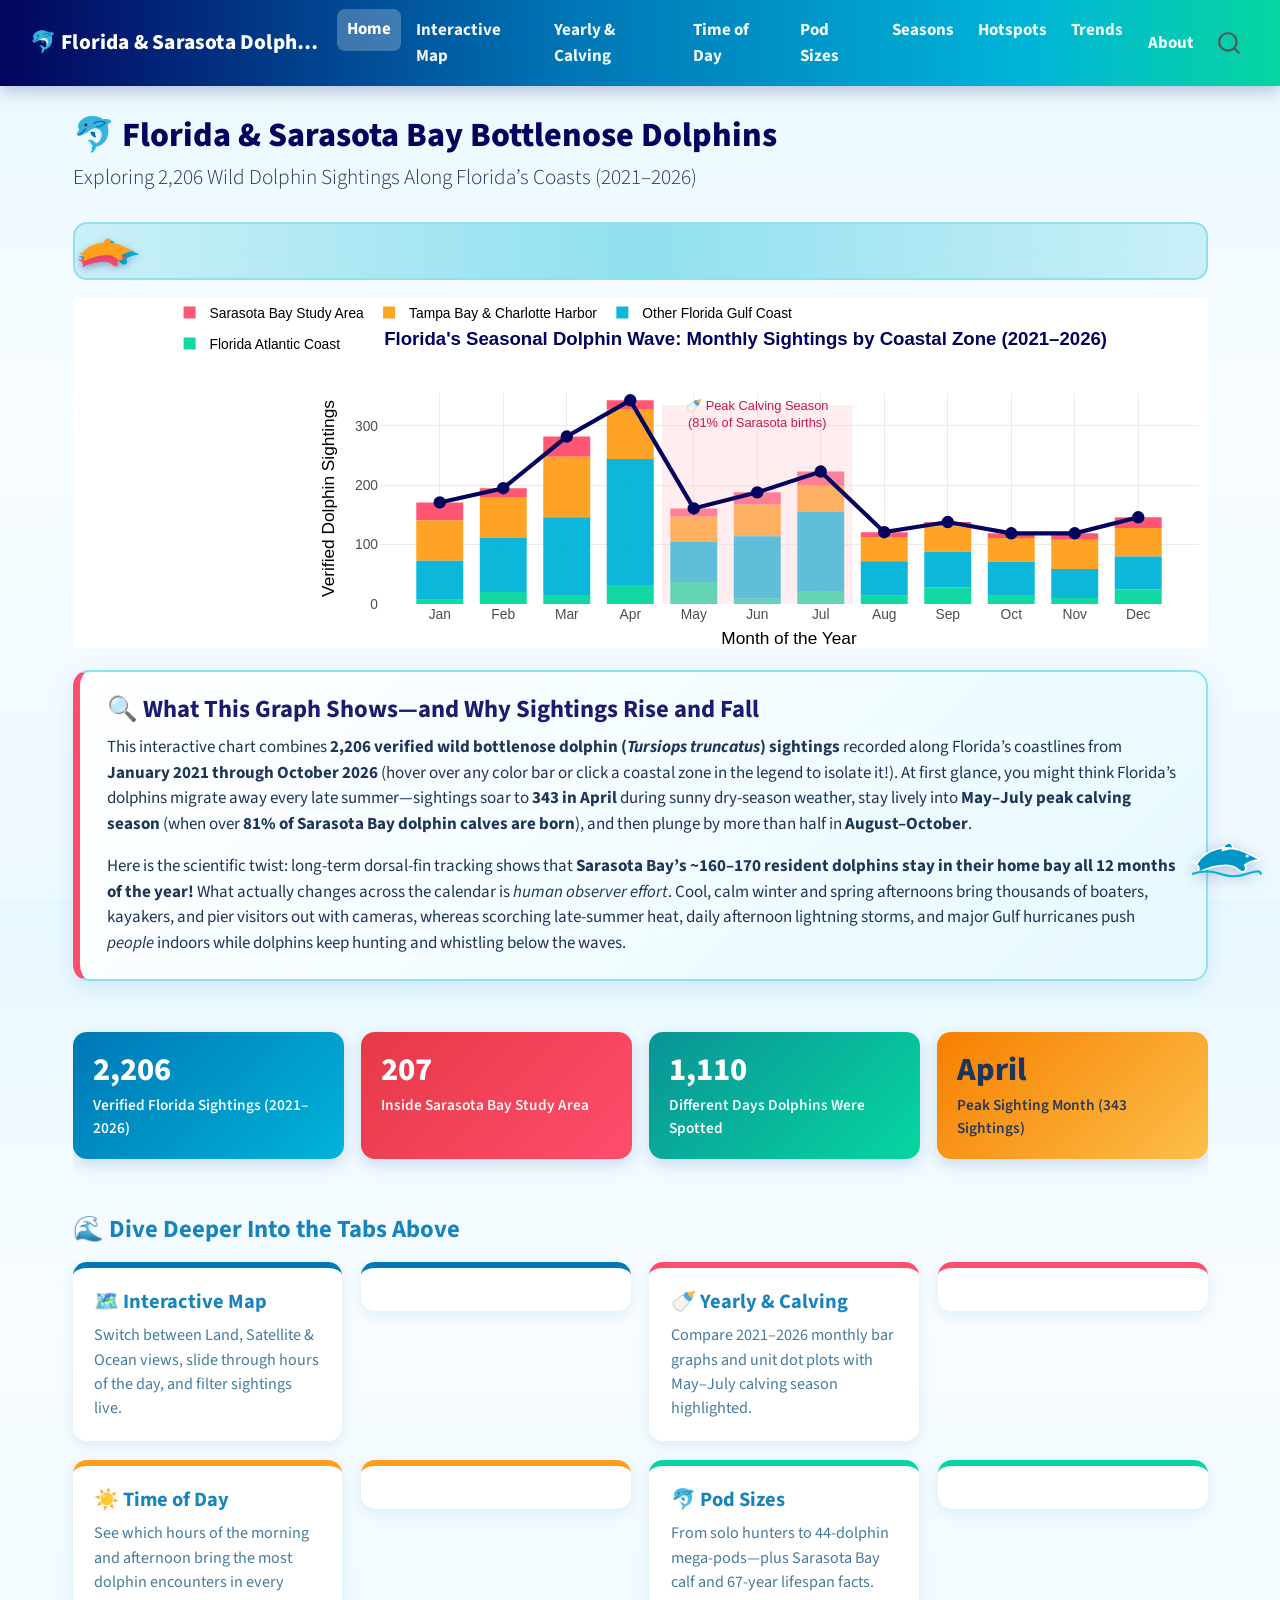
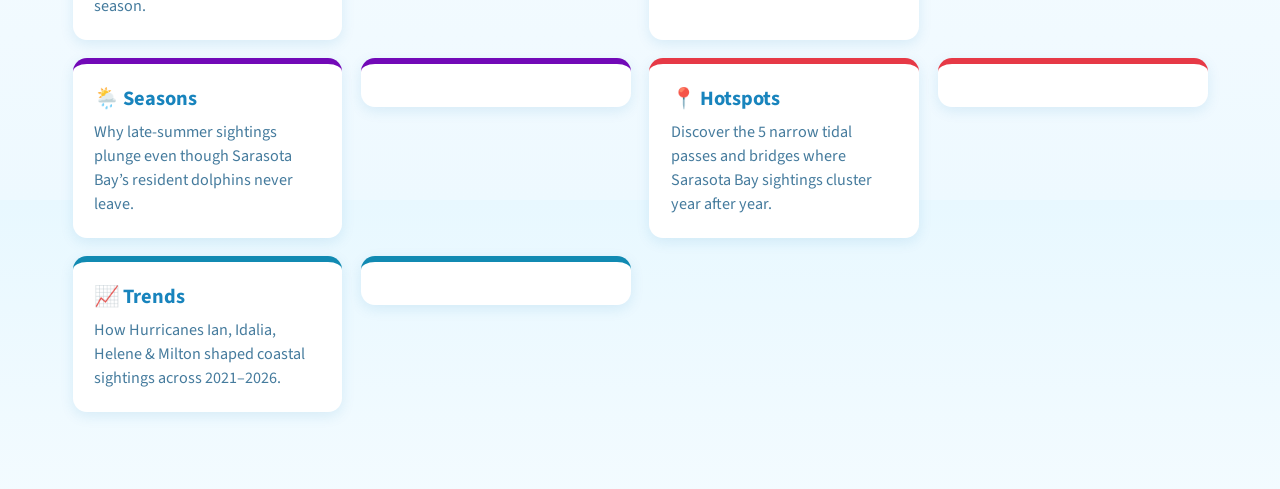
==== commit 7dad0471: "Built site for gh-pages" ====
--- a/index.html
+++ b/index.html
@@ -7,7 +7,7 @@
 <meta name="viewport" content="width=device-width, initial-scale=1.0, user-scalable=yes">
 
 
-<title>Florida &amp; Sarasota Bay Bottlenose Dolphins – 🐬 Florida &amp; Sarasota Dolphins (2021–2026)</title>
+<title>🐬 Florida &amp; Sarasota Bay Bottlenose Dolphins – 🐬 Florida &amp; Sarasota Dolphins</title>
 <style>
 /* Default styles provided by pandoc.
 ** See https://pandoc.org/MANUAL.html#variables-for-html for config info.
@@ -73,6 +73,15 @@
     "search-label": "Search"
   }
 }</script>
+<link href="site_libs/htmltools-fill-0.5.9/fill.css" rel="stylesheet">
+<script src="site_libs/htmlwidgets-1.6.4/htmlwidgets.js"></script>
+<script src="site_libs/plotly-binding-4.12.1/plotly.js"></script>
+<script src="site_libs/typedarray-0.1/typedarray.min.js"></script>
+<script src="site_libs/jquery-3.5.1/jquery.min.js"></script>
+<link href="site_libs/crosstalk-1.2.2/css/crosstalk.min.css" rel="stylesheet">
+<script src="site_libs/crosstalk-1.2.2/js/crosstalk.min.js"></script>
+<link href="site_libs/plotly-htmlwidgets-css-2.25.2/plotly-htmlwidgets.css" rel="stylesheet">
+<script src="site_libs/plotly-main-2.25.2/plotly-latest.min.js"></script>
 
 
 <link rel="stylesheet" href="styles.css">
@@ -86,7 +95,7 @@
       <div class="navbar-container container-fluid">
       <div class="navbar-brand-container mx-auto">
     <a class="navbar-brand" href="./index.html">
-    <span class="navbar-title">🐬 Florida &amp; Sarasota Dolphins (2021–2026)</span>
+    <span class="navbar-title">🐬 Florida &amp; Sarasota Dolphins</span>
     </a>
   </div>
             <div id="quarto-search" class="" title="Search"></div>
@@ -127,9 +136,11 @@
     <a class="nav-link" href="./story-trends.html"> 
 <span class="menu-text">Trends</span></a>
   </li>  
-  <li class="nav-item">
-    <a class="nav-link" href="./data-methods.html"> 
-<span class="menu-text">Data</span></a>
+</ul>
+            <ul class="navbar-nav navbar-nav-scroll ms-auto">
+  <li class="nav-item">
+    <a class="nav-link" href="./about.html"> 
+<span class="menu-text">About</span></a>
   </li>  
 </ul>
           </div> <!-- /navcollapse -->
@@ -148,8 +159,8 @@
 
 <header id="title-block-header" class="quarto-title-block default">
 <div class="quarto-title">
-<h1 class="title">Florida &amp; Sarasota Bay Bottlenose Dolphins</h1>
-<p class="subtitle lead">2021–2026 Interactive Sightings Explorer</p>
+<h1 class="title">🐬 Florida &amp; Sarasota Bay Bottlenose Dolphins</h1>
+<p class="subtitle lead">Exploring 2,206 Wild Dolphin Sightings Along Florida’s Coasts (2021–2026)</p>
 </div>
 
 
@@ -166,83 +177,92 @@
 </header>
 
 
-<section id="where-when-do-we-spot-wild-dolphins" class="level2 hero-banner">
-<h2 class="anchored" data-anchor-id="where-when-do-we-spot-wild-dolphins">Where &amp; When Do We Spot Wild Dolphins? 🐬</h2>
-<p>Explore <strong>2,206 real bottlenose dolphin sightings</strong> recorded along Florida’s coast and inside <strong>Sarasota Bay</strong> from <strong>January 2021 through November 2026</strong>. Pick any topic below—each section has its own page!</p>
-<p><a href="./geographic-exploration.html" class="hero-btn">Launch the Interactive Map →</a></p>
+<div class="dolphin-swim-strip">
+<svg class="swim-dolphin d1" viewbox="0 0 120 60" aria-hidden="true">
+<path d="M12,38 C28,16 58,10 86,20 C97,24 106,30 114,32 C104,33 96,36 90,40 C94,46 92,52 84,50 C78,44 72,40 62,40 C46,40 30,45 16,52 C19,44 17,40 6,36 C12,35 14,36 12,38 Z M54,18 C58,6 68,4 70,15 Z" fill="#00b4d8"></path>
+</svg>
+<svg class="swim-dolphin d2" viewbox="0 0 120 60" aria-hidden="true">
+<path d="M12,38 C28,16 58,10 86,20 C97,24 106,30 114,32 C104,33 96,36 90,40 C94,46 92,52 84,50 C78,44 72,40 62,40 C46,40 30,45 16,52 C19,44 17,40 6,36 C12,35 14,36 12,38 Z M54,18 C58,6 68,4 70,15 Z" fill="#ff4d6d"></path>
+</svg>
+<svg class="swim-dolphin d3" viewbox="0 0 120 60" aria-hidden="true">
+<path d="M12,38 C28,16 58,10 86,20 C97,24 106,30 114,32 C104,33 96,36 90,40 C94,46 92,52 84,50 C78,44 72,40 62,40 C46,40 30,45 16,52 C19,44 17,40 6,36 C12,35 14,36 12,38 Z M54,18 C58,6 68,4 70,15 Z" fill="#ff9f1c"></path>
+</svg>
+</div>
+<div class="cell">
+<div class="cell-output-display">
+<div class="plotly html-widget html-fill-item" id="htmlwidget-6a8a1cc5885e1625ecd3" style="width:100%;height:351px;"></div>
+<script type="application/json" data-for="htmlwidget-6a8a1cc5885e1625ecd3">{"x":{"data":[{"x":[4.5,4.5,7.5,7.5,4.5],"y":[0,335,335,0,0],"text":"","type":"scatter","mode":"lines","line":{"width":1.8897637795275593,"color":"transparent","dash":"solid"},"fill":"toself","fillcolor":"rgba(255,204,213,0.35)","hoveron":"fills","showlegend":false,"xaxis":"x","yaxis":"y","hoverinfo":"text","frame":null},{"x":[6],"y":[318],"text":"🍼 Peak Calving Season<br />(81% of Sarasota births)","hovertext":"","textfont":{"size":12.850393700787402,"color":"rgba(201,24,74,1)"},"type":"scatter","mode":"text","hoveron":"points","showlegend":false,"xaxis":"x","yaxis":"y","hoverinfo":"text","frame":null},{"orientation":"v","width":[0.7400000000000001,0.74000000000000021,0.74000000000000021,0.74000000000000021,0.74000000000000021,0.74000000000000021,0.74000000000000021,0.73999999999999932,0.73999999999999844,0.73999999999999844,0.73999999999999844,0.73999999999999844],"base":[141,179,248,327,147,167,199,113,131,111,108,128],"x":[1,2,3,4,5,6,7,8,9,10,11,12],"y":[30,16,34,16,14,21,24,8,7,8,11,18],"text":["<b>January (2021–2026)<\/b><br>Region: <b>Sarasota Bay Study Area<\/b><br>Sightings: <b>30<\/b> (17.5% of month)<br>All-Florida Month Total: <b>171<\/b>","<b>February (2021–2026)<\/b><br>Region: <b>Sarasota Bay Study Area<\/b><br>Sightings: <b>16<\/b> (8.2% of month)<br>All-Florida Month Total: <b>195<\/b>","<b>March (2021–2026)<\/b><br>Region: <b>Sarasota Bay Study Area<\/b><br>Sightings: <b>34<\/b> (12.1% of month)<br>All-Florida Month Total: <b>282<\/b>","<b>April (2021–2026)<\/b><br>Region: <b>Sarasota Bay Study Area<\/b><br>Sightings: <b>16<\/b> (4.7% of month)<br>All-Florida Month Total: <b>343<\/b>","<b>May (2021–2026)<\/b><br>Region: <b>Sarasota Bay Study Area<\/b><br>Sightings: <b>14<\/b> (8.7% of month)<br>All-Florida Month Total: <b>161<\/b>","<b>June (2021–2026)<\/b><br>Region: <b>Sarasota Bay Study Area<\/b><br>Sightings: <b>21<\/b> (11.2% of month)<br>All-Florida Month Total: <b>188<\/b>","<b>July (2021–2026)<\/b><br>Region: <b>Sarasota Bay Study Area<\/b><br>Sightings: <b>24<\/b> (10.8% of month)<br>All-Florida Month Total: <b>223<\/b>","<b>August (2021–2026)<\/b><br>Region: <b>Sarasota Bay Study Area<\/b><br>Sightings: <b>8<\/b> (6.6% of month)<br>All-Florida Month Total: <b>121<\/b>","<b>September (2021–2026)<\/b><br>Region: <b>Sarasota Bay Study Area<\/b><br>Sightings: <b>7<\/b> (5.1% of month)<br>All-Florida Month Total: <b>138<\/b>","<b>October (2021–2026)<\/b><br>Region: <b>Sarasota Bay Study Area<\/b><br>Sightings: <b>8<\/b> (6.7% of month)<br>All-Florida Month Total: <b>119<\/b>","<b>November (2021–2026)<\/b><br>Region: <b>Sarasota Bay Study Area<\/b><br>Sightings: <b>11<\/b> (9.2% of month)<br>All-Florida Month Total: <b>119<\/b>","<b>December (2021–2026)<\/b><br>Region: <b>Sarasota Bay Study Area<\/b><br>Sightings: <b>18<\/b> (12.3% of month)<br>All-Florida Month Total: <b>146<\/b>"],"type":"bar","textposition":"none","marker":{"autocolorscale":false,"color":"rgba(255,77,109,0.95)","line":{"width":1.8897637795275593,"color":"transparent"}},"name":"Sarasota Bay Study Area","legendgroup":"Sarasota Bay Study Area","showlegend":true,"xaxis":"x","yaxis":"y","hoverinfo":"text","frame":null},{"orientation":"v","width":[0.7400000000000001,0.74000000000000021,0.74000000000000021,0.74000000000000021,0.74000000000000021,0.74000000000000021,0.74000000000000021,0.73999999999999932,0.73999999999999844,0.73999999999999844,0.73999999999999844,0.73999999999999844],"base":[73,112,146,244,105,114,155,72,88,71,59,80],"x":[1,2,3,4,5,6,7,8,9,10,11,12],"y":[68,67,102,83,42,53,44,41,43,40,49,48],"text":["<b>January (2021–2026)<\/b><br>Region: <b>Tampa Bay & Charlotte Harbor<\/b><br>Sightings: <b>68<\/b> (39.8% of month)<br>All-Florida Month Total: <b>171<\/b>","<b>February (2021–2026)<\/b><br>Region: <b>Tampa Bay & Charlotte Harbor<\/b><br>Sightings: <b>67<\/b> (34.4% of month)<br>All-Florida Month Total: <b>195<\/b>","<b>March (2021–2026)<\/b><br>Region: <b>Tampa Bay & Charlotte Harbor<\/b><br>Sightings: <b>102<\/b> (36.2% of month)<br>All-Florida Month Total: <b>282<\/b>","<b>April (2021–2026)<\/b><br>Region: <b>Tampa Bay & Charlotte Harbor<\/b><br>Sightings: <b>83<\/b> (24.2% of month)<br>All-Florida Month Total: <b>343<\/b>","<b>May (2021–2026)<\/b><br>Region: <b>Tampa Bay & Charlotte Harbor<\/b><br>Sightings: <b>42<\/b> (26.1% of month)<br>All-Florida Month Total: <b>161<\/b>","<b>June (2021–2026)<\/b><br>Region: <b>Tampa Bay & Charlotte Harbor<\/b><br>Sightings: <b>53<\/b> (28.2% of month)<br>All-Florida Month Total: <b>188<\/b>","<b>July (2021–2026)<\/b><br>Region: <b>Tampa Bay & Charlotte Harbor<\/b><br>Sightings: <b>44<\/b> (19.7% of month)<br>All-Florida Month Total: <b>223<\/b>","<b>August (2021–2026)<\/b><br>Region: <b>Tampa Bay & Charlotte Harbor<\/b><br>Sightings: <b>41<\/b> (33.9% of month)<br>All-Florida Month Total: <b>121<\/b>","<b>September (2021–2026)<\/b><br>Region: <b>Tampa Bay & Charlotte Harbor<\/b><br>Sightings: <b>43<\/b> (31.2% of month)<br>All-Florida Month Total: <b>138<\/b>","<b>October (2021–2026)<\/b><br>Region: <b>Tampa Bay & Charlotte Harbor<\/b><br>Sightings: <b>40<\/b> (33.6% of month)<br>All-Florida Month Total: <b>119<\/b>","<b>November (2021–2026)<\/b><br>Region: <b>Tampa Bay & Charlotte Harbor<\/b><br>Sightings: <b>49<\/b> (41.2% of month)<br>All-Florida Month Total: <b>119<\/b>","<b>December (2021–2026)<\/b><br>Region: <b>Tampa Bay & Charlotte Harbor<\/b><br>Sightings: <b>48<\/b> (32.9% of month)<br>All-Florida Month Total: <b>146<\/b>"],"type":"bar","textposition":"none","marker":{"autocolorscale":false,"color":"rgba(255,159,28,0.95)","line":{"width":1.8897637795275593,"color":"transparent"}},"name":"Tampa Bay & Charlotte Harbor","legendgroup":"Tampa Bay & Charlotte Harbor","showlegend":true,"xaxis":"x","yaxis":"y","hoverinfo":"text","frame":null},{"orientation":"v","width":[0.7400000000000001,0.74000000000000021,0.74000000000000021,0.74000000000000021,0.74000000000000021,0.74000000000000021,0.74000000000000021,0.73999999999999932,0.73999999999999844,0.73999999999999844,0.73999999999999844,0.73999999999999844],"base":[7,20,15,32,37,9,22,14,28,15,10,25],"x":[1,2,3,4,5,6,7,8,9,10,11,12],"y":[66,92,131,212,68,105,133,58,60,56,49,55],"text":["<b>January (2021–2026)<\/b><br>Region: <b>Other Florida Gulf Coast<\/b><br>Sightings: <b>66<\/b> (38.6% of month)<br>All-Florida Month Total: <b>171<\/b>","<b>February (2021–2026)<\/b><br>Region: <b>Other Florida Gulf Coast<\/b><br>Sightings: <b>92<\/b> (47.2% of month)<br>All-Florida Month Total: <b>195<\/b>","<b>March (2021–2026)<\/b><br>Region: <b>Other Florida Gulf Coast<\/b><br>Sightings: <b>131<\/b> (46.5% of month)<br>All-Florida Month Total: <b>282<\/b>","<b>April (2021–2026)<\/b><br>Region: <b>Other Florida Gulf Coast<\/b><br>Sightings: <b>212<\/b> (61.8% of month)<br>All-Florida Month Total: <b>343<\/b>","<b>May (2021–2026)<\/b><br>Region: <b>Other Florida Gulf Coast<\/b><br>Sightings: <b>68<\/b> (42.2% of month)<br>All-Florida Month Total: <b>161<\/b>","<b>June (2021–2026)<\/b><br>Region: <b>Other Florida Gulf Coast<\/b><br>Sightings: <b>105<\/b> (55.9% of month)<br>All-Florida Month Total: <b>188<\/b>","<b>July (2021–2026)<\/b><br>Region: <b>Other Florida Gulf Coast<\/b><br>Sightings: <b>133<\/b> (59.6% of month)<br>All-Florida Month Total: <b>223<\/b>","<b>August (2021–2026)<\/b><br>Region: <b>Other Florida Gulf Coast<\/b><br>Sightings: <b>58<\/b> (47.9% of month)<br>All-Florida Month Total: <b>121<\/b>","<b>September (2021–2026)<\/b><br>Region: <b>Other Florida Gulf Coast<\/b><br>Sightings: <b>60<\/b> (43.5% of month)<br>All-Florida Month Total: <b>138<\/b>","<b>October (2021–2026)<\/b><br>Region: <b>Other Florida Gulf Coast<\/b><br>Sightings: <b>56<\/b> (47.1% of month)<br>All-Florida Month Total: <b>119<\/b>","<b>November (2021–2026)<\/b><br>Region: <b>Other Florida Gulf Coast<\/b><br>Sightings: <b>49<\/b> (41.2% of month)<br>All-Florida Month Total: <b>119<\/b>","<b>December (2021–2026)<\/b><br>Region: <b>Other Florida Gulf Coast<\/b><br>Sightings: <b>55<\/b> (37.7% of month)<br>All-Florida Month Total: <b>146<\/b>"],"type":"bar","textposition":"none","marker":{"autocolorscale":false,"color":"rgba(0,180,216,0.95)","line":{"width":1.8897637795275593,"color":"transparent"}},"name":"Other Florida Gulf Coast","legendgroup":"Other Florida Gulf Coast","showlegend":true,"xaxis":"x","yaxis":"y","hoverinfo":"text","frame":null},{"orientation":"v","width":[0.7400000000000001,0.74000000000000021,0.74000000000000021,0.74000000000000021,0.74000000000000021,0.74000000000000021,0.74000000000000021,0.73999999999999932,0.73999999999999844,0.73999999999999844,0.73999999999999844,0.73999999999999844],"base":[0,0,0,0,0,0,0,0,0,0,0,0],"x":[1,2,3,4,5,6,7,8,9,10,11,12],"y":[7,20,15,32,37,9,22,14,28,15,10,25],"text":["<b>January (2021–2026)<\/b><br>Region: <b>Florida Atlantic Coast<\/b><br>Sightings: <b>7<\/b> (4.1% of month)<br>All-Florida Month Total: <b>171<\/b>","<b>February (2021–2026)<\/b><br>Region: <b>Florida Atlantic Coast<\/b><br>Sightings: <b>20<\/b> (10.3% of month)<br>All-Florida Month Total: <b>195<\/b>","<b>March (2021–2026)<\/b><br>Region: <b>Florida Atlantic Coast<\/b><br>Sightings: <b>15<\/b> (5.3% of month)<br>All-Florida Month Total: <b>282<\/b>","<b>April (2021–2026)<\/b><br>Region: <b>Florida Atlantic Coast<\/b><br>Sightings: <b>32<\/b> (9.3% of month)<br>All-Florida Month Total: <b>343<\/b>","<b>May (2021–2026)<\/b><br>Region: <b>Florida Atlantic Coast<\/b><br>Sightings: <b>37<\/b> (23% of month)<br>All-Florida Month Total: <b>161<\/b>","<b>June (2021–2026)<\/b><br>Region: <b>Florida Atlantic Coast<\/b><br>Sightings: <b>9<\/b> (4.8% of month)<br>All-Florida Month Total: <b>188<\/b>","<b>July (2021–2026)<\/b><br>Region: <b>Florida Atlantic Coast<\/b><br>Sightings: <b>22<\/b> (9.9% of month)<br>All-Florida Month Total: <b>223<\/b>","<b>August (2021–2026)<\/b><br>Region: <b>Florida Atlantic Coast<\/b><br>Sightings: <b>14<\/b> (11.6% of month)<br>All-Florida Month Total: <b>121<\/b>","<b>September (2021–2026)<\/b><br>Region: <b>Florida Atlantic Coast<\/b><br>Sightings: <b>28<\/b> (20.3% of month)<br>All-Florida Month Total: <b>138<\/b>","<b>October (2021–2026)<\/b><br>Region: <b>Florida Atlantic Coast<\/b><br>Sightings: <b>15<\/b> (12.6% of month)<br>All-Florida Month Total: <b>119<\/b>","<b>November (2021–2026)<\/b><br>Region: <b>Florida Atlantic Coast<\/b><br>Sightings: <b>10<\/b> (8.4% of month)<br>All-Florida Month Total: <b>119<\/b>","<b>December (2021–2026)<\/b><br>Region: <b>Florida Atlantic Coast<\/b><br>Sightings: <b>25<\/b> (17.1% of month)<br>All-Florida Month Total: <b>146<\/b>"],"type":"bar","textposition":"none","marker":{"autocolorscale":false,"color":"rgba(6,214,160,0.95)","line":{"width":1.8897637795275593,"color":"transparent"}},"name":"Florida Atlantic Coast","legendgroup":"Florida Atlantic Coast","showlegend":true,"xaxis":"x","yaxis":"y","hoverinfo":"text","frame":null},{"x":[1,2,3,4,5,6,7,8,9,10,11,12],"y":[171,195,282,343,161,188,223,121,138,119,119,146],"text":"","type":"scatter","mode":"lines","line":{"width":4.1574803149606305,"color":"rgba(3,4,94,1)","dash":"solid"},"hoveron":"points","showlegend":false,"xaxis":"x","yaxis":"y","hoverinfo":"text","frame":null},{"x":[1,2,3,4,5,6,7,8,9,10,11,12],"y":[171,195,282,343,161,188,223,121,138,119,119,146],"text":["<b>January Total:<\/b> 171 sightings","<b>February Total:<\/b> 195 sightings","<b>March Total:<\/b> 282 sightings","<b>April Total:<\/b> 343 sightings","<b>May Total:<\/b> 161 sightings","<b>June Total:<\/b> 188 sightings","<b>July Total:<\/b> 223 sightings","<b>August Total:<\/b> 121 sightings","<b>September Total:<\/b> 138 sightings","<b>October Total:<\/b> 119 sightings","<b>November Total:<\/b> 119 sightings","<b>December Total:<\/b> 146 sightings"],"type":"scatter","mode":"markers","marker":{"autocolorscale":false,"color":"rgba(3,4,94,1)","opacity":1,"size":10.58267716535433,"symbol":"circle","line":{"width":1.8897637795275593,"color":"rgba(3,4,94,1)"}},"hoveron":"points","showlegend":false,"xaxis":"x","yaxis":"y","hoverinfo":"text","frame":null}],"layout":{"margin":{"t":43.231216272312167,"r":8.634288086342881,"b":44.034869240348698,"l":50.942299709422997},"paper_bgcolor":"rgba(255,255,255,1)","font":{"color":"rgba(0,0,0,1)","family":"","size":17.268576172685766},"title":{"text":"<b> Florida's Seasonal Dolphin Wave: Monthly Sightings by Coastal Zone (2021–2026) <\/b>","font":{"color":"rgba(3,4,94,1)","family":"","size":18.596928185969286},"x":0,"xref":"paper"},"xaxis":{"domain":[0,1],"automargin":true,"type":"linear","autorange":false,"range":[0.043000000000000038,12.956999999999999],"tickmode":"array","ticktext":["Jan","Feb","Mar","Apr","May","Jun","Jul","Aug","Sep","Oct","Nov","Dec"],"tickvals":[1,2,3,3.9999999999999996,5,6,6.9999999999999991,7.9999999999999991,9,10,11,12],"categoryorder":"array","categoryarray":["Jan","Feb","Mar","Apr","May","Jun","Jul","Aug","Sep","Oct","Nov","Dec"],"nticks":null,"ticks":"","tickcolor":null,"ticklen":4.3171440431714414,"tickwidth":0,"showticklabels":true,"tickfont":{"color":"rgba(77,77,77,1)","family":"","size":13.814860938148611},"tickangle":-0,"showline":false,"linecolor":null,"linewidth":0,"showgrid":true,"gridcolor":"rgba(235,235,235,1)","gridwidth":0.78493528057662576,"zeroline":false,"anchor":"y","title":{"text":"Month of the Year","font":{"color":"rgba(0,0,0,1)","family":"","size":17.268576172685766}},"hoverformat":".2f"},"yaxis":{"domain":[0,1],"automargin":true,"type":"linear","autorange":false,"range":[0,355.35000000000002],"tickmode":"array","ticktext":["0","100","200","300"],"tickvals":[0,99.999999999999986,199.99999999999997,300],"categoryorder":"array","categoryarray":["0","100","200","300"],"nticks":null,"ticks":"","tickcolor":null,"ticklen":4.3171440431714405,"tickwidth":0,"showticklabels":true,"tickfont":{"color":"rgba(77,77,77,1)","family":"","size":13.814860938148611},"tickangle":-0,"showline":false,"linecolor":null,"linewidth":0,"showgrid":true,"gridcolor":"rgba(235,235,235,1)","gridwidth":0.78493528057662576,"zeroline":false,"anchor":"x","title":{"text":"Verified Dolphin Sightings","font":{"color":"rgba(0,0,0,1)","family":"","size":17.268576172685766}},"hoverformat":".2f"},"shapes":[],"showlegend":true,"legend":{"bgcolor":null,"bordercolor":null,"borderwidth":0,"font":{"color":"rgba(0,0,0,1)","family":"","size":13.814860938148611},"orientation":"h","x":0.02,"y":1.1200000000000001,"xanchor":"center","yanchor":"bottom","title":{"text":"","font":{"color":"rgba(0,0,0,1)","family":"","size":17.268576172685766}}},"hovermode":"closest","barmode":"relative"},"config":{"doubleClick":"reset","modeBarButtonsToAdd":["hoverclosest","hovercompare"],"showSendToCloud":false},"source":"A","attrs":{"29fe7b9a5f1e":{"xmin":{},"xmax":{},"ymin":{},"ymax":{},"type":"scatter"},"29fe317b3d08":{"x":{},"y":{}},"29fe6d7ff21a":{"x":{},"y":{},"fill":{},"text":{}},"29fe648b1d02":{"x":{},"y":{}},"29fe14081d58":{"x":{},"y":{},"text":{}}},"cur_data":"29fe7b9a5f1e","visdat":{"29fe7b9a5f1e":["function (y) ","x"],"29fe317b3d08":["function (y) ","x"],"29fe6d7ff21a":["function (y) ","x"],"29fe648b1d02":["function (y) ","x"],"29fe14081d58":["function (y) ","x"]},"highlight":{"on":"plotly_click","persistent":false,"dynamic":false,"selectize":false,"opacityDim":0.20000000000000001,"selected":{"opacity":1},"debounce":0},"shinyEvents":["plotly_hover","plotly_click","plotly_selected","plotly_relayout","plotly_brushed","plotly_brushing","plotly_clickannotation","plotly_doubleclick","plotly_deselect","plotly_afterplot","plotly_sunburstclick"],"base_url":"https://plot.ly"},"evals":[],"jsHooks":[]}</script>
+</div>
+</div>
+<section id="what-this-graph-showsand-why-sightings-rise-and-fall" class="level3 graph-explanation">
+<h3 class="anchored" data-anchor-id="what-this-graph-showsand-why-sightings-rise-and-fall">🔍 What This Graph Shows—and Why Sightings Rise and Fall</h3>
+<p>This interactive chart combines <strong>2,206 verified wild bottlenose dolphin (<em>Tursiops truncatus</em>) sightings</strong> recorded along Florida’s coastlines from <strong>January 2021 through October 2026</strong> (hover over any color bar or click a coastal zone in the legend to isolate it!). At first glance, you might think Florida’s dolphins migrate away every late summer—sightings soar to <strong>343 in April</strong> during sunny dry-season weather, stay lively into <strong>May–July peak calving season</strong> (when over <strong>81% of Sarasota Bay dolphin calves are born</strong>), and then plunge by more than half in <strong>August–October</strong>.</p>
+<p>Here is the scientific twist: long-term dorsal-fin tracking shows that <strong>Sarasota Bay’s ~160–170 resident dolphins stay in their home bay all 12 months of the year!</strong> What actually changes across the calendar is <em>human observer effort</em>. Cool, calm winter and spring afternoons bring thousands of boaters, kayakers, and pier visitors out with cameras, whereas scorching late-summer heat, daily afternoon lightning storms, and major Gulf hurricanes push <em>people</em> indoors while dolphins keep hunting and whistling below the waves.</p>
 </section>
 <div class="cell">
 <div class="cell-output-display">
 <div class="stat-grid"><div class="stat-card ocean"><div class="stat-value">2,206</div><div class="stat-label">Verified Florida Sightings (2021–2026)</div></div><div class="stat-card coral"><div class="stat-value">207</div><div class="stat-label">Inside Sarasota Bay Study Area</div></div><div class="stat-card seafoam"><div class="stat-value">1,110</div><div class="stat-label">Different Days Dolphins Were Spotted</div></div><div class="stat-card sunset"><div class="stat-value">April</div><div class="stat-label">Peak Sighting Month (343 Sightings)</div></div></div>
 </div>
 </div>
-<section id="pick-a-section-to-explore" class="level3">
-<h3 class="anchored" data-anchor-id="pick-a-section-to-explore">Pick a Section to Explore</h3>
+<section id="dive-deeper-into-the-tabs-above" class="level3">
+<h3 class="anchored" data-anchor-id="dive-deeper-into-the-tabs-above">🌊 Dive Deeper Into the Tabs Above</h3>
 <div class="section-grid">
 <a class="section-card" style="border-top-color: #0077b6;" href="./geographic-exploration.html">
 <h3 class="anchored">
 🗺️ Interactive Map
 </h3>
 <p>
-Switch between Satellite &amp; Ocean views, slide through hours of the day, and filter sightings live.
+Switch between Land, Satellite &amp; Ocean views, slide through hours of the day, and filter sightings live.
 </p>
 </a><p><a class="section-card" style="border-top-color: #0077b6;" href="./geographic-exploration.html"></a></p>
-<a class="section-card" style="border-top-color: #06d6a0;" href="./monthly-patterns.html">
+<a class="section-card" style="border-top-color: #ff4d6d;" href="./monthly-patterns.html">
 <h3 class="anchored">
-🍼 Yearly Graphs &amp; Calving
+🍼 Yearly &amp; Calving
 </h3>
 <p>
-See separate 2021–2026 bar graphs and dot plots for every month, with May–July calving season marked!
+Compare 2021–2026 monthly bar graphs and unit dot plots with May–July calving season highlighted.
 </p>
-</a><p><a class="section-card" style="border-top-color: #06d6a0;" href="./monthly-patterns.html"></a></p>
+</a><p><a class="section-card" style="border-top-color: #ff4d6d;" href="./monthly-patterns.html"></a></p>
 <a class="section-card" style="border-top-color: #ff9f1c;" href="./activity-analysis.html">
 <h3 class="anchored">
 ☀️ Time of Day
 </h3>
 <p>
-See which hours of the morning and afternoon bring the most dolphin sightings.
+See which hours of the morning and afternoon bring the most dolphin encounters in every season.
 </p>
 </a><p><a class="section-card" style="border-top-color: #ff9f1c;" href="./activity-analysis.html"></a></p>
-<a class="section-card" style="border-top-color: #ff6b6b;" href="./dolphin-groups.html">
+<a class="section-card" style="border-top-color: #06d6a0;" href="./dolphin-groups.html">
 <h3 class="anchored">
 🐬 Pod Sizes
 </h3>
 <p>
-From solo foragers to 44-dolphin mega-pods—plus Sarasota Bay calf &amp; lifespan facts.
+From solo hunters to 44-dolphin mega-pods—plus Sarasota Bay calf and 67-year lifespan facts.
 </p>
-</a><p><a class="section-card" style="border-top-color: #ff6b6b;" href="./dolphin-groups.html"></a></p>
+</a><p><a class="section-card" style="border-top-color: #06d6a0;" href="./dolphin-groups.html"></a></p>
 <a class="section-card" style="border-top-color: #7209b7;" href="./story-seasonality.html">
 <h3 class="anchored">
-🌦️ Why Sightings Drop in Late Summer
+🌦️ Seasons
 </h3>
 <p>
-Dolphins stay all year—so why do sightings plunge every August–October?
+Why late-summer sightings plunge even though Sarasota Bay’s resident dolphins never leave.
 </p>
 </a><p><a class="section-card" style="border-top-color: #7209b7;" href="./story-seasonality.html"></a></p>
 <a class="section-card" style="border-top-color: #e63946;" href="./story-hotspots.html">
 <h3 class="anchored">
-📍 Sarasota Bay Hotspots
+📍 Hotspots
 </h3>
 <p>
-Discover the 5 narrow passes and bridges where sightings cluster year after year.
+Discover the 5 narrow tidal passes and bridges where Sarasota Bay sightings cluster year after year.
 </p>
 </a><p><a class="section-card" style="border-top-color: #e63946;" href="./story-hotspots.html"></a></p>
 <a class="section-card" style="border-top-color: #118ab2;" href="./story-trends.html">
 <h3 class="anchored">
-📈 2021–2026 Trends &amp; Hurricanes
+📈 Trends
 </h3>
 <p>
-How Hurricanes Ian, Idalia, Helene &amp; Milton shaped coastal sightings.
+How Hurricanes Ian, Idalia, Helene &amp; Milton shaped coastal sightings across 2021–2026.
 </p>
 </a><p><a class="section-card" style="border-top-color: #118ab2;" href="./story-trends.html"></a></p>
-<a class="section-card" style="border-top-color: #2ec4b6;" href="./data-methods.html">
-<h3 class="anchored">
-🔬 About the Data
-</h3>
-<p>
-Where our 2021–2026 data come from and how citizen sightings compare to photo-ID surveys.
-</p>
-</a><p><a class="section-card" style="border-top-color: #2ec4b6;" href="./data-methods.html"></a></p>
 </div>
 
 
--- a/site_libs/htmltools-fill-0.5.9/fill.css
+++ b/site_libs/htmltools-fill-0.5.9/fill.css
@@ -0,0 +1,21 @@
+@layer htmltools {
+  .html-fill-container {
+    display: flex;
+    flex-direction: column;
+    /* Prevent the container from expanding vertically or horizontally beyond its
+    parent's constraints. */
+    min-height: 0;
+    min-width: 0;
+  }
+  .html-fill-container > .html-fill-item {
+    /* Fill items can grow and shrink freely within
+    available vertical space in fillable container */
+    flex: 1 1 auto;
+    min-height: 0;
+    min-width: 0;
+  }
+  .html-fill-container > :not(.html-fill-item) {
+    /* Prevent shrinking or growing of non-fill items */
+    flex: 0 0 auto;
+  }
+}
--- a/site_libs/crosstalk-1.2.2/css/crosstalk.min.css
+++ b/site_libs/crosstalk-1.2.2/css/crosstalk.min.css
@@ -0,0 +1 @@
+.container-fluid.crosstalk-bscols{margin-left:-30px;margin-right:-30px;white-space:normal}body>.container-fluid.crosstalk-bscols{margin-left:auto;margin-right:auto}.crosstalk-input-checkboxgroup .crosstalk-options-group .crosstalk-options-column{display:inline-block;padding-right:12px;vertical-align:top}@media only screen and (max-width: 480px){.crosstalk-input-checkboxgroup .crosstalk-options-group .crosstalk-options-column{display:block;padding-right:inherit}}.crosstalk-input{margin-bottom:15px}.crosstalk-input .control-label{margin-bottom:0;vertical-align:middle}.crosstalk-input input[type="checkbox"]{margin:4px 0 0;margin-top:1px;line-height:normal}.crosstalk-input .checkbox{position:relative;display:block;margin-top:10px;margin-bottom:10px}.crosstalk-input .checkbox>label{padding-left:20px;margin-bottom:0;font-weight:400;cursor:pointer}.crosstalk-input .checkbox input[type="checkbox"],.crosstalk-input .checkbox-inline input[type="checkbox"]{position:absolute;margin-top:2px;margin-left:-20px}.crosstalk-input .checkbox+.checkbox{margin-top:-5px}.crosstalk-input .checkbox-inline{position:relative;display:inline-block;padding-left:20px;margin-bottom:0;font-weight:400;vertical-align:middle;cursor:pointer}.crosstalk-input .checkbox-inline+.checkbox-inline{margin-top:0;margin-left:10px}
--- a/site_libs/plotly-htmlwidgets-css-2.25.2/plotly-htmlwidgets.css
+++ b/site_libs/plotly-htmlwidgets-css-2.25.2/plotly-htmlwidgets.css
@@ -0,0 +1,9 @@
+/*
+just here so that plotly works
+correctly with ioslides.
+see https://github.com/ropensci/plotly/issues/463
+*/
+
+slide:not(.current) .plotly.html-widget{
+  display: none;
+}
--- a/styles.css
+++ b/styles.css
@@ -1,23 +1,26 @@
 /* Vibrant Florida Coastal Palette */
 :root {
-  --ocean-deep: #023e8a;
+  --ocean-deep: #03045e;
   --ocean-bright: #0077b6;
   --aqua: #00b4d8;
-  --coral: #ff6b6b;
+  --coral: #ff4d6d;
   --sunset: #ff9f1c;
-  --seafoam: #2ec4b6;
+  --seafoam: #06d6a0;
   --violet: #7209b7;
-  --bg-soft: #f4fbff;
+  --bg-soft: #f0faff;
 }
 
 body {
-  background-color: var(--bg-soft);
+  background: linear-gradient(180deg, #e8f8ff 0%, #f7fcff 45%, #eef9ff 100%);
   color: #1d3557;
-}
-
+  position: relative;
+  overflow-x: hidden;
+}
+
+/* Colorful Gradient Navbar */
 .navbar {
-  background: linear-gradient(90deg, #03045e 0%, #0077b6 55%, #00b4d8 100%) !important;
-  box-shadow: 0 3px 12px rgba(2, 62, 138, 0.22);
+  background: linear-gradient(90deg, #03045e 0%, #0077b6 45%, #00b4d8 80%, #06d6a0 100%) !important;
+  box-shadow: 0 4px 16px rgba(3, 4, 94, 0.25);
 }
 
 .navbar-brand {
@@ -27,17 +30,18 @@
 }
 
 .navbar-nav .nav-link {
-  color: rgba(255, 255, 255, 0.92) !important;
-  font-weight: 600;
-  border-radius: 6px;
+  color: rgba(255, 255, 255, 0.94) !important;
+  font-weight: 700;
+  border-radius: 8px;
   margin: 0 2px;
   transition: background 0.2s ease, transform 0.15s ease;
 }
 
 .navbar-nav .nav-link:hover,
 .navbar-nav .nav-link.active {
-  background: rgba(255, 255, 255, 0.2);
+  background: rgba(255, 255, 255, 0.24);
   color: #ffffff !important;
+  transform: translateY(-1px);
 }
 
 h1.title {
@@ -50,44 +54,83 @@
   font-weight: 700;
 }
 
-/* Eye-catching Hero Banner */
-.hero-banner {
-  background: linear-gradient(135deg, #023e8a 0%, #0096c7 55%, #2ec4b6 100%);
-  color: #ffffff;
-  border-radius: 18px;
-  padding: 2.2rem 2rem;
-  margin-bottom: 1.6rem;
-  box-shadow: 0 10px 26px rgba(0, 119, 182, 0.22);
-}
-
-.hero-banner h2 {
-  color: #ffffff !important;
-  font-size: 2rem;
+/* Swimming Dolphins Strip on Home Page */
+.dolphin-swim-strip {
+  position: relative;
+  height: 58px;
+  width: 100%;
+  overflow: hidden;
+  border-radius: 14px;
+  margin-bottom: 1rem;
+  background: linear-gradient(90deg, #caf0f8 0%, #90e0ef 50%, #caf0f8 100%);
+  border: 2px solid #90e0ef;
+}
+
+.swim-dolphin {
+  position: absolute;
+  width: 68px;
+  height: 36px;
+  top: 11px;
+  filter: drop-shadow(0 3px 4px rgba(3, 4, 94, 0.18));
+  animation: swimAcross 13s linear infinite;
+}
+
+.swim-dolphin.d1 { animation-delay: 0s; }
+.swim-dolphin.d2 { animation-delay: -4.3s; top: 15px; width: 56px; }
+.swim-dolphin.d3 { animation-delay: -8.6s; top: 8px; width: 62px; }
+
+@keyframes swimAcross {
+  0%   { left: -80px; transform: translateY(4px) rotate(-6deg); }
+  25%  { transform: translateY(-8px) rotate(8deg); }
+  50%  { transform: translateY(5px) rotate(-6deg); }
+  75%  { transform: translateY(-7px) rotate(7deg); }
+  100% { left: calc(100% + 80px); transform: translateY(4px) rotate(-5deg); }
+}
+
+/* Playful Dolphin Popping In on Every Page (Bottom-Right Corner) */
+body::after {
+  content: "";
+  position: fixed;
+  right: 18px;
+  bottom: 14px;
+  width: 74px;
+  height: 48px;
+  pointer-events: none;
+  z-index: 900;
+  background-repeat: no-repeat;
+  background-size: contain;
+  background-image: url("data:image/svg+xml,%3Csvg xmlns='http://www.w3.org/2000/svg' viewBox='0 0 120 68'%3E%3Cpath d='M14,42 C30,16 62,10 90,22 C101,26 110,33 117,35 C107,36 98,39 92,44 C96,50 93,57 85,54 C79,48 72,44 62,44 C46,44 30,49 16,56 C20,48 18,44 7,39 C13,38 15,39 14,42 Z M56,20 C60,6 71,4 73,16 Z' fill='%230096c7' stroke='%23ffffff' stroke-width='2.5'/%3E%3Ccircle cx='96' cy='29' r='2.5' fill='%23ffffff'/%3E%3Cpath d='M8,58 Q30,50 52,58 T96,58 T118,58' fill='none' stroke='%2300b4d8' stroke-width='3.5' stroke-linecap='round'/%3E%3C/svg%3E");
+  filter: drop-shadow(0 4px 8px rgba(3, 4, 94, 0.22));
+  animation: dolphinPop 6s ease-in-out infinite;
+}
+
+@keyframes dolphinPop {
+  0%, 100% { transform: translateY(10px) rotate(4deg); opacity: 0.88; }
+  45%      { transform: translateY(-12px) rotate(-10deg); opacity: 1; }
+  65%      { transform: translateY(4px) rotate(3deg); opacity: 0.94; }
+}
+
+/* Graph Explanation Box under Home Graph */
+.graph-explanation {
+  background: linear-gradient(135deg, #ffffff 0%, #e6f9ff 100%);
+  border-left: 7px solid var(--coral);
+  border-right: 2px solid #90e0ef;
+  border-top: 2px solid #90e0ef;
+  border-bottom: 2px solid #90e0ef;
+  border-radius: 16px;
+  padding: 1.35rem 1.6rem;
+  margin: 1.3rem 0 1.8rem 0;
+  box-shadow: 0 8px 22px rgba(0, 119, 182, 0.12);
+}
+
+.graph-explanation h3 {
+  color: var(--ocean-deep);
   margin-top: 0;
-  margin-bottom: 0.6rem;
-}
-
-.hero-banner p {
-  font-size: 1.1rem;
-  opacity: 0.96;
-  margin-bottom: 1.1rem;
-}
-
-.hero-btn {
-  display: inline-block;
-  background: #ff9f1c;
-  color: #03045e !important;
-  font-weight: 800;
-  padding: 0.65rem 1.3rem;
-  border-radius: 999px;
-  text-decoration: none;
-  box-shadow: 0 4px 12px rgba(0, 0, 0, 0.18);
-  transition: transform 0.15s ease, background 0.15s ease;
-}
-
-.hero-btn:hover {
-  background: #ffbf69;
-  transform: translateY(-2px);
+  margin-bottom: 0.65rem;
+}
+
+.graph-explanation p:last-child {
+  margin-bottom: 0;
 }
 
 /* Colorful Stat Cards */
@@ -102,12 +145,12 @@
   color: #ffffff;
   border-radius: 14px;
   padding: 1.15rem 1.2rem;
-  box-shadow: 0 6px 16px rgba(2, 62, 138, 0.14);
+  box-shadow: 0 6px 16px rgba(2, 62, 138, 0.16);
 }
 
 .stat-card.ocean   { background: linear-gradient(135deg, #0077b6, #00b4d8); }
-.stat-card.coral   { background: linear-gradient(135deg, #e63946, #ff6b6b); }
-.stat-card.seafoam { background: linear-gradient(135deg, #118ab2, #06d6a0); }
+.stat-card.coral   { background: linear-gradient(135deg, #e63946, #ff4d6d); }
+.stat-card.seafoam { background: linear-gradient(135deg, #0a9396, #06d6a0); }
 .stat-card.sunset  { background: linear-gradient(135deg, #f77f00, #fcbf49); color: #1d3557; }
 
 .stat-value {
@@ -126,7 +169,7 @@
 /* Clickable Section Cards on Home */
 .section-grid {
   display: grid;
-  grid-template-columns: repeat(auto-fit, minmax(250px, 1fr));
+  grid-template-columns: repeat(auto-fit, minmax(240px, 1fr));
   gap: 1.1rem;
   margin-top: 1rem;
 }
@@ -139,13 +182,13 @@
   text-decoration: none !important;
   color: #1d3557 !important;
   border-top: 6px solid var(--aqua);
-  box-shadow: 0 4px 14px rgba(0, 119, 182, 0.1);
+  box-shadow: 0 4px 14px rgba(0, 119, 182, 0.11);
   transition: transform 0.18s ease, box-shadow 0.18s ease;
 }
 
 .section-card:hover {
   transform: translateY(-4px);
-  box-shadow: 0 10px 22px rgba(0, 119, 182, 0.2);
+  box-shadow: 0 10px 22px rgba(0, 119, 182, 0.22);
 }
 
 .section-card h3 {
@@ -159,6 +202,20 @@
   margin-bottom: 0;
 }
 
+/* About Page Cards */
+.about-card {
+  background: linear-gradient(135deg, #ffffff 0%, #f0faff 100%);
+  border-top: 6px solid var(--ocean-bright);
+  border-radius: 16px;
+  padding: 1.5rem 1.7rem;
+  margin-bottom: 1.5rem;
+  box-shadow: 0 6px 20px rgba(0, 119, 182, 0.12);
+}
+
+.about-card.data-card {
+  border-top-color: var(--seafoam);
+}
+
 /* Interactive Filter & Takeaway Boxes */
 .filter-box {
   background: linear-gradient(135deg, #ffffff 0%, #e0f7fa 100%);
@@ -170,7 +227,7 @@
 }
 
 .takeaway-box {
-  background: #ffffff;
+  background: linear-gradient(135deg, #ffffff 0%, #fff8eb 100%);
   border-left: 6px solid var(--sunset);
   border-radius: 12px;
   padding: 1rem 1.25rem;
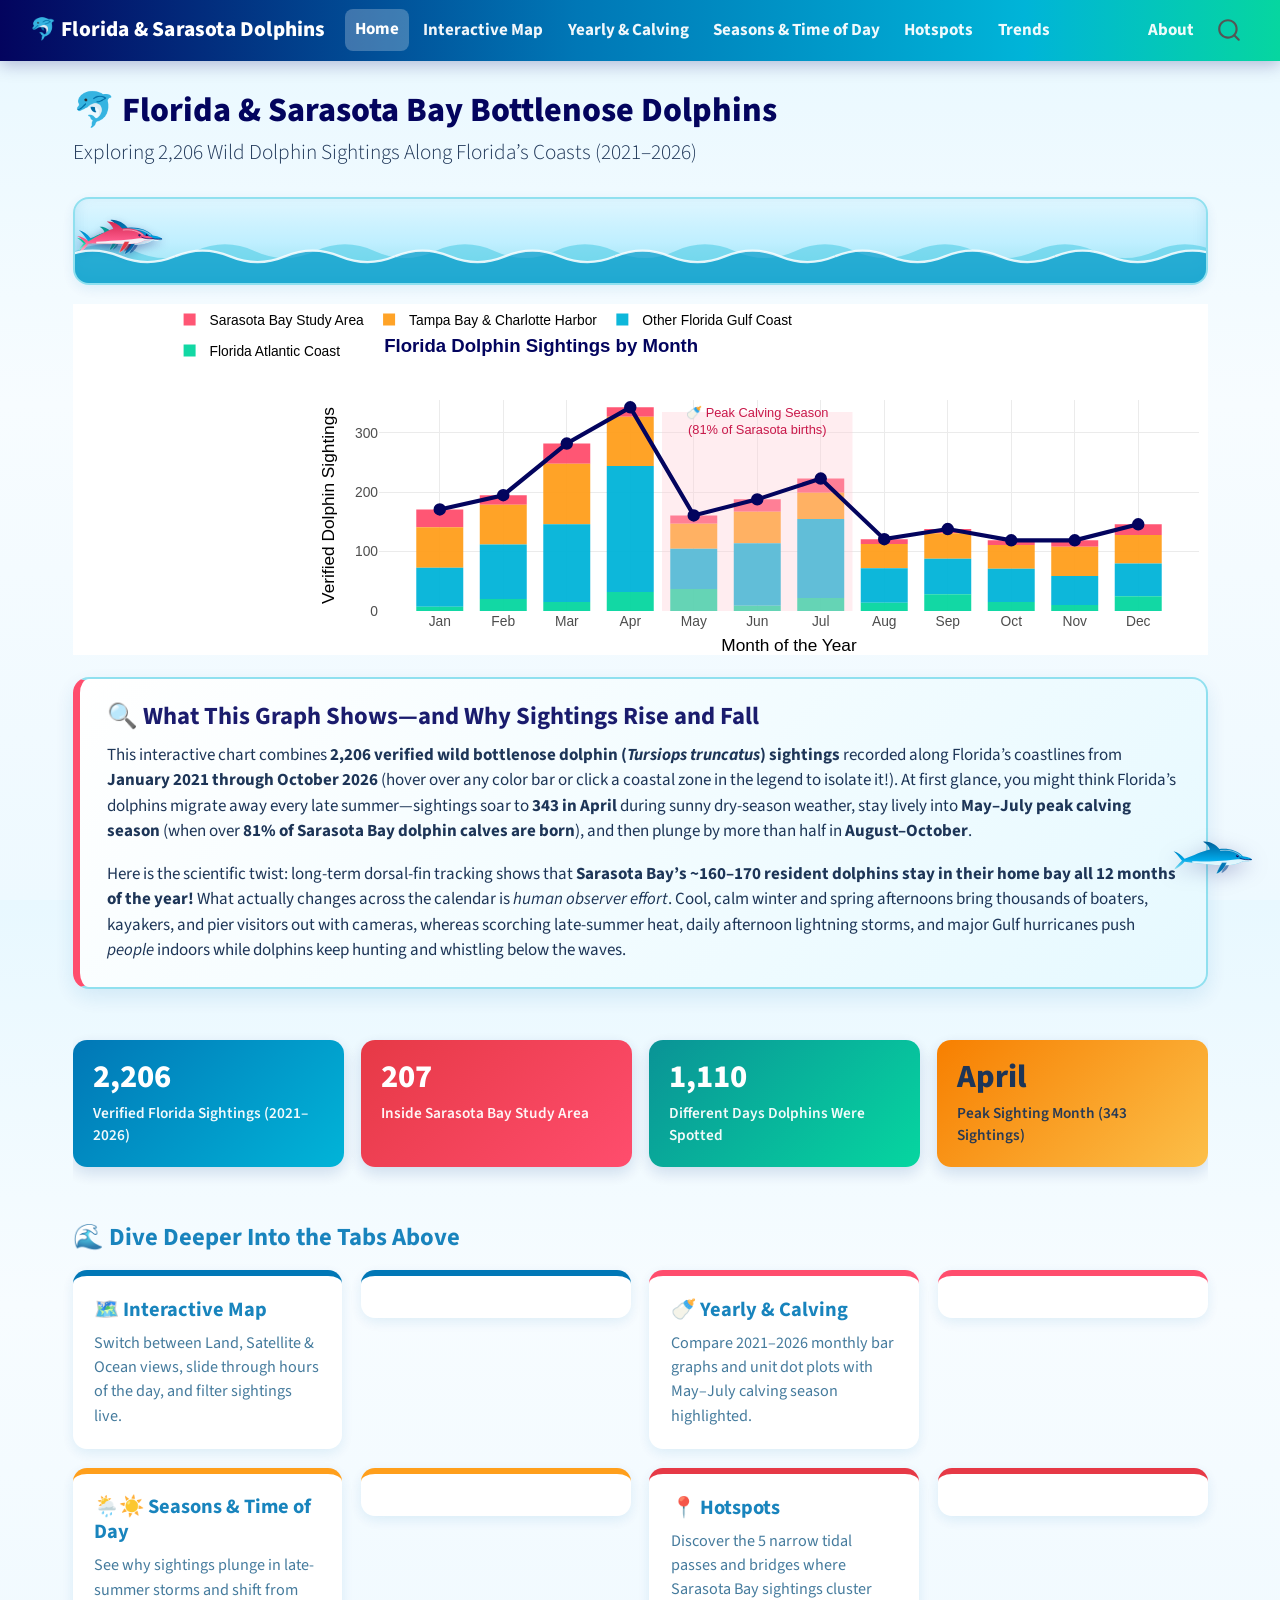
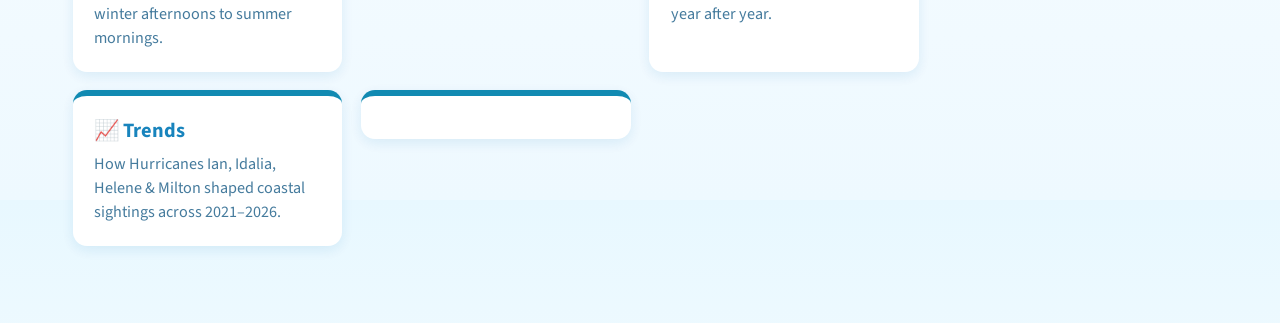
==== commit 08144522: "Built site for gh-pages" ====
--- a/index.html
+++ b/index.html
@@ -118,15 +118,7 @@
   </li>  
   <li class="nav-item">
     <a class="nav-link" href="./activity-analysis.html"> 
-<span class="menu-text">Time of Day</span></a>
-  </li>  
-  <li class="nav-item">
-    <a class="nav-link" href="./dolphin-groups.html"> 
-<span class="menu-text">Pod Sizes</span></a>
-  </li>  
-  <li class="nav-item">
-    <a class="nav-link" href="./story-seasonality.html"> 
-<span class="menu-text">Seasons</span></a>
+<span class="menu-text">Seasons &amp; Time of Day</span></a>
   </li>  
   <li class="nav-item">
     <a class="nav-link" href="./story-hotspots.html"> 
@@ -178,20 +170,20 @@
 
 
 <div class="dolphin-swim-strip">
-<svg class="swim-dolphin d1" viewbox="0 0 120 60" aria-hidden="true">
-<path d="M12,38 C28,16 58,10 86,20 C97,24 106,30 114,32 C104,33 96,36 90,40 C94,46 92,52 84,50 C78,44 72,40 62,40 C46,40 30,45 16,52 C19,44 17,40 6,36 C12,35 14,36 12,38 Z M54,18 C58,6 68,4 70,15 Z" fill="#00b4d8"></path>
-</svg>
-<svg class="swim-dolphin d2" viewbox="0 0 120 60" aria-hidden="true">
-<path d="M12,38 C28,16 58,10 86,20 C97,24 106,30 114,32 C104,33 96,36 90,40 C94,46 92,52 84,50 C78,44 72,40 62,40 C46,40 30,45 16,52 C19,44 17,40 6,36 C12,35 14,36 12,38 Z M54,18 C58,6 68,4 70,15 Z" fill="#ff4d6d"></path>
-</svg>
-<svg class="swim-dolphin d3" viewbox="0 0 120 60" aria-hidden="true">
-<path d="M12,38 C28,16 58,10 86,20 C97,24 106,30 114,32 C104,33 96,36 90,40 C94,46 92,52 84,50 C78,44 72,40 62,40 C46,40 30,45 16,52 C19,44 17,40 6,36 C12,35 14,36 12,38 Z M54,18 C58,6 68,4 70,15 Z" fill="#ff9f1c"></path>
-</svg>
+<div class="swim-dolphin d1">
+
+</div>
+<div class="swim-dolphin d2">
+
+</div>
+<div class="swim-dolphin d3">
+
+</div>
 </div>
 <div class="cell">
 <div class="cell-output-display">
-<div class="plotly html-widget html-fill-item" id="htmlwidget-6a8a1cc5885e1625ecd3" style="width:100%;height:351px;"></div>
-<script type="application/json" data-for="htmlwidget-6a8a1cc5885e1625ecd3">{"x":{"data":[{"x":[4.5,4.5,7.5,7.5,4.5],"y":[0,335,335,0,0],"text":"","type":"scatter","mode":"lines","line":{"width":1.8897637795275593,"color":"transparent","dash":"solid"},"fill":"toself","fillcolor":"rgba(255,204,213,0.35)","hoveron":"fills","showlegend":false,"xaxis":"x","yaxis":"y","hoverinfo":"text","frame":null},{"x":[6],"y":[318],"text":"🍼 Peak Calving Season<br />(81% of Sarasota births)","hovertext":"","textfont":{"size":12.850393700787402,"color":"rgba(201,24,74,1)"},"type":"scatter","mode":"text","hoveron":"points","showlegend":false,"xaxis":"x","yaxis":"y","hoverinfo":"text","frame":null},{"orientation":"v","width":[0.7400000000000001,0.74000000000000021,0.74000000000000021,0.74000000000000021,0.74000000000000021,0.74000000000000021,0.74000000000000021,0.73999999999999932,0.73999999999999844,0.73999999999999844,0.73999999999999844,0.73999999999999844],"base":[141,179,248,327,147,167,199,113,131,111,108,128],"x":[1,2,3,4,5,6,7,8,9,10,11,12],"y":[30,16,34,16,14,21,24,8,7,8,11,18],"text":["<b>January (2021–2026)<\/b><br>Region: <b>Sarasota Bay Study Area<\/b><br>Sightings: <b>30<\/b> (17.5% of month)<br>All-Florida Month Total: <b>171<\/b>","<b>February (2021–2026)<\/b><br>Region: <b>Sarasota Bay Study Area<\/b><br>Sightings: <b>16<\/b> (8.2% of month)<br>All-Florida Month Total: <b>195<\/b>","<b>March (2021–2026)<\/b><br>Region: <b>Sarasota Bay Study Area<\/b><br>Sightings: <b>34<\/b> (12.1% of month)<br>All-Florida Month Total: <b>282<\/b>","<b>April (2021–2026)<\/b><br>Region: <b>Sarasota Bay Study Area<\/b><br>Sightings: <b>16<\/b> (4.7% of month)<br>All-Florida Month Total: <b>343<\/b>","<b>May (2021–2026)<\/b><br>Region: <b>Sarasota Bay Study Area<\/b><br>Sightings: <b>14<\/b> (8.7% of month)<br>All-Florida Month Total: <b>161<\/b>","<b>June (2021–2026)<\/b><br>Region: <b>Sarasota Bay Study Area<\/b><br>Sightings: <b>21<\/b> (11.2% of month)<br>All-Florida Month Total: <b>188<\/b>","<b>July (2021–2026)<\/b><br>Region: <b>Sarasota Bay Study Area<\/b><br>Sightings: <b>24<\/b> (10.8% of month)<br>All-Florida Month Total: <b>223<\/b>","<b>August (2021–2026)<\/b><br>Region: <b>Sarasota Bay Study Area<\/b><br>Sightings: <b>8<\/b> (6.6% of month)<br>All-Florida Month Total: <b>121<\/b>","<b>September (2021–2026)<\/b><br>Region: <b>Sarasota Bay Study Area<\/b><br>Sightings: <b>7<\/b> (5.1% of month)<br>All-Florida Month Total: <b>138<\/b>","<b>October (2021–2026)<\/b><br>Region: <b>Sarasota Bay Study Area<\/b><br>Sightings: <b>8<\/b> (6.7% of month)<br>All-Florida Month Total: <b>119<\/b>","<b>November (2021–2026)<\/b><br>Region: <b>Sarasota Bay Study Area<\/b><br>Sightings: <b>11<\/b> (9.2% of month)<br>All-Florida Month Total: <b>119<\/b>","<b>December (2021–2026)<\/b><br>Region: <b>Sarasota Bay Study Area<\/b><br>Sightings: <b>18<\/b> (12.3% of month)<br>All-Florida Month Total: <b>146<\/b>"],"type":"bar","textposition":"none","marker":{"autocolorscale":false,"color":"rgba(255,77,109,0.95)","line":{"width":1.8897637795275593,"color":"transparent"}},"name":"Sarasota Bay Study Area","legendgroup":"Sarasota Bay Study Area","showlegend":true,"xaxis":"x","yaxis":"y","hoverinfo":"text","frame":null},{"orientation":"v","width":[0.7400000000000001,0.74000000000000021,0.74000000000000021,0.74000000000000021,0.74000000000000021,0.74000000000000021,0.74000000000000021,0.73999999999999932,0.73999999999999844,0.73999999999999844,0.73999999999999844,0.73999999999999844],"base":[73,112,146,244,105,114,155,72,88,71,59,80],"x":[1,2,3,4,5,6,7,8,9,10,11,12],"y":[68,67,102,83,42,53,44,41,43,40,49,48],"text":["<b>January (2021–2026)<\/b><br>Region: <b>Tampa Bay & Charlotte Harbor<\/b><br>Sightings: <b>68<\/b> (39.8% of month)<br>All-Florida Month Total: <b>171<\/b>","<b>February (2021–2026)<\/b><br>Region: <b>Tampa Bay & Charlotte Harbor<\/b><br>Sightings: <b>67<\/b> (34.4% of month)<br>All-Florida Month Total: <b>195<\/b>","<b>March (2021–2026)<\/b><br>Region: <b>Tampa Bay & Charlotte Harbor<\/b><br>Sightings: <b>102<\/b> (36.2% of month)<br>All-Florida Month Total: <b>282<\/b>","<b>April (2021–2026)<\/b><br>Region: <b>Tampa Bay & Charlotte Harbor<\/b><br>Sightings: <b>83<\/b> (24.2% of month)<br>All-Florida Month Total: <b>343<\/b>","<b>May (2021–2026)<\/b><br>Region: <b>Tampa Bay & Charlotte Harbor<\/b><br>Sightings: <b>42<\/b> (26.1% of month)<br>All-Florida Month Total: <b>161<\/b>","<b>June (2021–2026)<\/b><br>Region: <b>Tampa Bay & Charlotte Harbor<\/b><br>Sightings: <b>53<\/b> (28.2% of month)<br>All-Florida Month Total: <b>188<\/b>","<b>July (2021–2026)<\/b><br>Region: <b>Tampa Bay & Charlotte Harbor<\/b><br>Sightings: <b>44<\/b> (19.7% of month)<br>All-Florida Month Total: <b>223<\/b>","<b>August (2021–2026)<\/b><br>Region: <b>Tampa Bay & Charlotte Harbor<\/b><br>Sightings: <b>41<\/b> (33.9% of month)<br>All-Florida Month Total: <b>121<\/b>","<b>September (2021–2026)<\/b><br>Region: <b>Tampa Bay & Charlotte Harbor<\/b><br>Sightings: <b>43<\/b> (31.2% of month)<br>All-Florida Month Total: <b>138<\/b>","<b>October (2021–2026)<\/b><br>Region: <b>Tampa Bay & Charlotte Harbor<\/b><br>Sightings: <b>40<\/b> (33.6% of month)<br>All-Florida Month Total: <b>119<\/b>","<b>November (2021–2026)<\/b><br>Region: <b>Tampa Bay & Charlotte Harbor<\/b><br>Sightings: <b>49<\/b> (41.2% of month)<br>All-Florida Month Total: <b>119<\/b>","<b>December (2021–2026)<\/b><br>Region: <b>Tampa Bay & Charlotte Harbor<\/b><br>Sightings: <b>48<\/b> (32.9% of month)<br>All-Florida Month Total: <b>146<\/b>"],"type":"bar","textposition":"none","marker":{"autocolorscale":false,"color":"rgba(255,159,28,0.95)","line":{"width":1.8897637795275593,"color":"transparent"}},"name":"Tampa Bay & Charlotte Harbor","legendgroup":"Tampa Bay & Charlotte Harbor","showlegend":true,"xaxis":"x","yaxis":"y","hoverinfo":"text","frame":null},{"orientation":"v","width":[0.7400000000000001,0.74000000000000021,0.74000000000000021,0.74000000000000021,0.74000000000000021,0.74000000000000021,0.74000000000000021,0.73999999999999932,0.73999999999999844,0.73999999999999844,0.73999999999999844,0.73999999999999844],"base":[7,20,15,32,37,9,22,14,28,15,10,25],"x":[1,2,3,4,5,6,7,8,9,10,11,12],"y":[66,92,131,212,68,105,133,58,60,56,49,55],"text":["<b>January (2021–2026)<\/b><br>Region: <b>Other Florida Gulf Coast<\/b><br>Sightings: <b>66<\/b> (38.6% of month)<br>All-Florida Month Total: <b>171<\/b>","<b>February (2021–2026)<\/b><br>Region: <b>Other Florida Gulf Coast<\/b><br>Sightings: <b>92<\/b> (47.2% of month)<br>All-Florida Month Total: <b>195<\/b>","<b>March (2021–2026)<\/b><br>Region: <b>Other Florida Gulf Coast<\/b><br>Sightings: <b>131<\/b> (46.5% of month)<br>All-Florida Month Total: <b>282<\/b>","<b>April (2021–2026)<\/b><br>Region: <b>Other Florida Gulf Coast<\/b><br>Sightings: <b>212<\/b> (61.8% of month)<br>All-Florida Month Total: <b>343<\/b>","<b>May (2021–2026)<\/b><br>Region: <b>Other Florida Gulf Coast<\/b><br>Sightings: <b>68<\/b> (42.2% of month)<br>All-Florida Month Total: <b>161<\/b>","<b>June (2021–2026)<\/b><br>Region: <b>Other Florida Gulf Coast<\/b><br>Sightings: <b>105<\/b> (55.9% of month)<br>All-Florida Month Total: <b>188<\/b>","<b>July (2021–2026)<\/b><br>Region: <b>Other Florida Gulf Coast<\/b><br>Sightings: <b>133<\/b> (59.6% of month)<br>All-Florida Month Total: <b>223<\/b>","<b>August (2021–2026)<\/b><br>Region: <b>Other Florida Gulf Coast<\/b><br>Sightings: <b>58<\/b> (47.9% of month)<br>All-Florida Month Total: <b>121<\/b>","<b>September (2021–2026)<\/b><br>Region: <b>Other Florida Gulf Coast<\/b><br>Sightings: <b>60<\/b> (43.5% of month)<br>All-Florida Month Total: <b>138<\/b>","<b>October (2021–2026)<\/b><br>Region: <b>Other Florida Gulf Coast<\/b><br>Sightings: <b>56<\/b> (47.1% of month)<br>All-Florida Month Total: <b>119<\/b>","<b>November (2021–2026)<\/b><br>Region: <b>Other Florida Gulf Coast<\/b><br>Sightings: <b>49<\/b> (41.2% of month)<br>All-Florida Month Total: <b>119<\/b>","<b>December (2021–2026)<\/b><br>Region: <b>Other Florida Gulf Coast<\/b><br>Sightings: <b>55<\/b> (37.7% of month)<br>All-Florida Month Total: <b>146<\/b>"],"type":"bar","textposition":"none","marker":{"autocolorscale":false,"color":"rgba(0,180,216,0.95)","line":{"width":1.8897637795275593,"color":"transparent"}},"name":"Other Florida Gulf Coast","legendgroup":"Other Florida Gulf Coast","showlegend":true,"xaxis":"x","yaxis":"y","hoverinfo":"text","frame":null},{"orientation":"v","width":[0.7400000000000001,0.74000000000000021,0.74000000000000021,0.74000000000000021,0.74000000000000021,0.74000000000000021,0.74000000000000021,0.73999999999999932,0.73999999999999844,0.73999999999999844,0.73999999999999844,0.73999999999999844],"base":[0,0,0,0,0,0,0,0,0,0,0,0],"x":[1,2,3,4,5,6,7,8,9,10,11,12],"y":[7,20,15,32,37,9,22,14,28,15,10,25],"text":["<b>January (2021–2026)<\/b><br>Region: <b>Florida Atlantic Coast<\/b><br>Sightings: <b>7<\/b> (4.1% of month)<br>All-Florida Month Total: <b>171<\/b>","<b>February (2021–2026)<\/b><br>Region: <b>Florida Atlantic Coast<\/b><br>Sightings: <b>20<\/b> (10.3% of month)<br>All-Florida Month Total: <b>195<\/b>","<b>March (2021–2026)<\/b><br>Region: <b>Florida Atlantic Coast<\/b><br>Sightings: <b>15<\/b> (5.3% of month)<br>All-Florida Month Total: <b>282<\/b>","<b>April (2021–2026)<\/b><br>Region: <b>Florida Atlantic Coast<\/b><br>Sightings: <b>32<\/b> (9.3% of month)<br>All-Florida Month Total: <b>343<\/b>","<b>May (2021–2026)<\/b><br>Region: <b>Florida Atlantic Coast<\/b><br>Sightings: <b>37<\/b> (23% of month)<br>All-Florida Month Total: <b>161<\/b>","<b>June (2021–2026)<\/b><br>Region: <b>Florida Atlantic Coast<\/b><br>Sightings: <b>9<\/b> (4.8% of month)<br>All-Florida Month Total: <b>188<\/b>","<b>July (2021–2026)<\/b><br>Region: <b>Florida Atlantic Coast<\/b><br>Sightings: <b>22<\/b> (9.9% of month)<br>All-Florida Month Total: <b>223<\/b>","<b>August (2021–2026)<\/b><br>Region: <b>Florida Atlantic Coast<\/b><br>Sightings: <b>14<\/b> (11.6% of month)<br>All-Florida Month Total: <b>121<\/b>","<b>September (2021–2026)<\/b><br>Region: <b>Florida Atlantic Coast<\/b><br>Sightings: <b>28<\/b> (20.3% of month)<br>All-Florida Month Total: <b>138<\/b>","<b>October (2021–2026)<\/b><br>Region: <b>Florida Atlantic Coast<\/b><br>Sightings: <b>15<\/b> (12.6% of month)<br>All-Florida Month Total: <b>119<\/b>","<b>November (2021–2026)<\/b><br>Region: <b>Florida Atlantic Coast<\/b><br>Sightings: <b>10<\/b> (8.4% of month)<br>All-Florida Month Total: <b>119<\/b>","<b>December (2021–2026)<\/b><br>Region: <b>Florida Atlantic Coast<\/b><br>Sightings: <b>25<\/b> (17.1% of month)<br>All-Florida Month Total: <b>146<\/b>"],"type":"bar","textposition":"none","marker":{"autocolorscale":false,"color":"rgba(6,214,160,0.95)","line":{"width":1.8897637795275593,"color":"transparent"}},"name":"Florida Atlantic Coast","legendgroup":"Florida Atlantic Coast","showlegend":true,"xaxis":"x","yaxis":"y","hoverinfo":"text","frame":null},{"x":[1,2,3,4,5,6,7,8,9,10,11,12],"y":[171,195,282,343,161,188,223,121,138,119,119,146],"text":"","type":"scatter","mode":"lines","line":{"width":4.1574803149606305,"color":"rgba(3,4,94,1)","dash":"solid"},"hoveron":"points","showlegend":false,"xaxis":"x","yaxis":"y","hoverinfo":"text","frame":null},{"x":[1,2,3,4,5,6,7,8,9,10,11,12],"y":[171,195,282,343,161,188,223,121,138,119,119,146],"text":["<b>January Total:<\/b> 171 sightings","<b>February Total:<\/b> 195 sightings","<b>March Total:<\/b> 282 sightings","<b>April Total:<\/b> 343 sightings","<b>May Total:<\/b> 161 sightings","<b>June Total:<\/b> 188 sightings","<b>July Total:<\/b> 223 sightings","<b>August Total:<\/b> 121 sightings","<b>September Total:<\/b> 138 sightings","<b>October Total:<\/b> 119 sightings","<b>November Total:<\/b> 119 sightings","<b>December Total:<\/b> 146 sightings"],"type":"scatter","mode":"markers","marker":{"autocolorscale":false,"color":"rgba(3,4,94,1)","opacity":1,"size":10.58267716535433,"symbol":"circle","line":{"width":1.8897637795275593,"color":"rgba(3,4,94,1)"}},"hoveron":"points","showlegend":false,"xaxis":"x","yaxis":"y","hoverinfo":"text","frame":null}],"layout":{"margin":{"t":43.231216272312167,"r":8.634288086342881,"b":44.034869240348698,"l":50.942299709422997},"paper_bgcolor":"rgba(255,255,255,1)","font":{"color":"rgba(0,0,0,1)","family":"","size":17.268576172685766},"title":{"text":"<b> Florida's Seasonal Dolphin Wave: Monthly Sightings by Coastal Zone (2021–2026) <\/b>","font":{"color":"rgba(3,4,94,1)","family":"","size":18.596928185969286},"x":0,"xref":"paper"},"xaxis":{"domain":[0,1],"automargin":true,"type":"linear","autorange":false,"range":[0.043000000000000038,12.956999999999999],"tickmode":"array","ticktext":["Jan","Feb","Mar","Apr","May","Jun","Jul","Aug","Sep","Oct","Nov","Dec"],"tickvals":[1,2,3,3.9999999999999996,5,6,6.9999999999999991,7.9999999999999991,9,10,11,12],"categoryorder":"array","categoryarray":["Jan","Feb","Mar","Apr","May","Jun","Jul","Aug","Sep","Oct","Nov","Dec"],"nticks":null,"ticks":"","tickcolor":null,"ticklen":4.3171440431714414,"tickwidth":0,"showticklabels":true,"tickfont":{"color":"rgba(77,77,77,1)","family":"","size":13.814860938148611},"tickangle":-0,"showline":false,"linecolor":null,"linewidth":0,"showgrid":true,"gridcolor":"rgba(235,235,235,1)","gridwidth":0.78493528057662576,"zeroline":false,"anchor":"y","title":{"text":"Month of the Year","font":{"color":"rgba(0,0,0,1)","family":"","size":17.268576172685766}},"hoverformat":".2f"},"yaxis":{"domain":[0,1],"automargin":true,"type":"linear","autorange":false,"range":[0,355.35000000000002],"tickmode":"array","ticktext":["0","100","200","300"],"tickvals":[0,99.999999999999986,199.99999999999997,300],"categoryorder":"array","categoryarray":["0","100","200","300"],"nticks":null,"ticks":"","tickcolor":null,"ticklen":4.3171440431714405,"tickwidth":0,"showticklabels":true,"tickfont":{"color":"rgba(77,77,77,1)","family":"","size":13.814860938148611},"tickangle":-0,"showline":false,"linecolor":null,"linewidth":0,"showgrid":true,"gridcolor":"rgba(235,235,235,1)","gridwidth":0.78493528057662576,"zeroline":false,"anchor":"x","title":{"text":"Verified Dolphin Sightings","font":{"color":"rgba(0,0,0,1)","family":"","size":17.268576172685766}},"hoverformat":".2f"},"shapes":[],"showlegend":true,"legend":{"bgcolor":null,"bordercolor":null,"borderwidth":0,"font":{"color":"rgba(0,0,0,1)","family":"","size":13.814860938148611},"orientation":"h","x":0.02,"y":1.1200000000000001,"xanchor":"center","yanchor":"bottom","title":{"text":"","font":{"color":"rgba(0,0,0,1)","family":"","size":17.268576172685766}}},"hovermode":"closest","barmode":"relative"},"config":{"doubleClick":"reset","modeBarButtonsToAdd":["hoverclosest","hovercompare"],"showSendToCloud":false},"source":"A","attrs":{"29fe7b9a5f1e":{"xmin":{},"xmax":{},"ymin":{},"ymax":{},"type":"scatter"},"29fe317b3d08":{"x":{},"y":{}},"29fe6d7ff21a":{"x":{},"y":{},"fill":{},"text":{}},"29fe648b1d02":{"x":{},"y":{}},"29fe14081d58":{"x":{},"y":{},"text":{}}},"cur_data":"29fe7b9a5f1e","visdat":{"29fe7b9a5f1e":["function (y) ","x"],"29fe317b3d08":["function (y) ","x"],"29fe6d7ff21a":["function (y) ","x"],"29fe648b1d02":["function (y) ","x"],"29fe14081d58":["function (y) ","x"]},"highlight":{"on":"plotly_click","persistent":false,"dynamic":false,"selectize":false,"opacityDim":0.20000000000000001,"selected":{"opacity":1},"debounce":0},"shinyEvents":["plotly_hover","plotly_click","plotly_selected","plotly_relayout","plotly_brushed","plotly_brushing","plotly_clickannotation","plotly_doubleclick","plotly_deselect","plotly_afterplot","plotly_sunburstclick"],"base_url":"https://plot.ly"},"evals":[],"jsHooks":[]}</script>
+<div class="plotly html-widget html-fill-item" id="htmlwidget-e206eda0b5f829c46131" style="width:100%;height:351px;"></div>
+<script type="application/json" data-for="htmlwidget-e206eda0b5f829c46131">{"x":{"data":[{"x":[4.5,4.5,7.5,7.5,4.5],"y":[0,335,335,0,0],"text":"","type":"scatter","mode":"lines","line":{"width":1.8897637795275593,"color":"transparent","dash":"solid"},"fill":"toself","fillcolor":"rgba(255,204,213,0.35)","hoveron":"fills","showlegend":false,"xaxis":"x","yaxis":"y","hoverinfo":"text","frame":null},{"x":[6],"y":[318],"text":"🍼 Peak Calving Season<br />(81% of Sarasota births)","hovertext":"","textfont":{"size":12.850393700787402,"color":"rgba(201,24,74,1)"},"type":"scatter","mode":"text","hoveron":"points","showlegend":false,"xaxis":"x","yaxis":"y","hoverinfo":"text","frame":null},{"orientation":"v","width":[0.7400000000000001,0.74000000000000021,0.74000000000000021,0.74000000000000021,0.74000000000000021,0.74000000000000021,0.74000000000000021,0.73999999999999932,0.73999999999999844,0.73999999999999844,0.73999999999999844,0.73999999999999844],"base":[141,179,248,327,147,167,199,113,131,111,108,128],"x":[1,2,3,4,5,6,7,8,9,10,11,12],"y":[30,16,34,16,14,21,24,8,7,8,11,18],"text":["<b>January (2021–2026)<\/b><br>Region: <b>Sarasota Bay Study Area<\/b><br>Sightings: <b>30<\/b> (17.5% of month)<br>All-Florida Month Total: <b>171<\/b>","<b>February (2021–2026)<\/b><br>Region: <b>Sarasota Bay Study Area<\/b><br>Sightings: <b>16<\/b> (8.2% of month)<br>All-Florida Month Total: <b>195<\/b>","<b>March (2021–2026)<\/b><br>Region: <b>Sarasota Bay Study Area<\/b><br>Sightings: <b>34<\/b> (12.1% of month)<br>All-Florida Month Total: <b>282<\/b>","<b>April (2021–2026)<\/b><br>Region: <b>Sarasota Bay Study Area<\/b><br>Sightings: <b>16<\/b> (4.7% of month)<br>All-Florida Month Total: <b>343<\/b>","<b>May (2021–2026)<\/b><br>Region: <b>Sarasota Bay Study Area<\/b><br>Sightings: <b>14<\/b> (8.7% of month)<br>All-Florida Month Total: <b>161<\/b>","<b>June (2021–2026)<\/b><br>Region: <b>Sarasota Bay Study Area<\/b><br>Sightings: <b>21<\/b> (11.2% of month)<br>All-Florida Month Total: <b>188<\/b>","<b>July (2021–2026)<\/b><br>Region: <b>Sarasota Bay Study Area<\/b><br>Sightings: <b>24<\/b> (10.8% of month)<br>All-Florida Month Total: <b>223<\/b>","<b>August (2021–2026)<\/b><br>Region: <b>Sarasota Bay Study Area<\/b><br>Sightings: <b>8<\/b> (6.6% of month)<br>All-Florida Month Total: <b>121<\/b>","<b>September (2021–2026)<\/b><br>Region: <b>Sarasota Bay Study Area<\/b><br>Sightings: <b>7<\/b> (5.1% of month)<br>All-Florida Month Total: <b>138<\/b>","<b>October (2021–2026)<\/b><br>Region: <b>Sarasota Bay Study Area<\/b><br>Sightings: <b>8<\/b> (6.7% of month)<br>All-Florida Month Total: <b>119<\/b>","<b>November (2021–2026)<\/b><br>Region: <b>Sarasota Bay Study Area<\/b><br>Sightings: <b>11<\/b> (9.2% of month)<br>All-Florida Month Total: <b>119<\/b>","<b>December (2021–2026)<\/b><br>Region: <b>Sarasota Bay Study Area<\/b><br>Sightings: <b>18<\/b> (12.3% of month)<br>All-Florida Month Total: <b>146<\/b>"],"type":"bar","textposition":"none","marker":{"autocolorscale":false,"color":"rgba(255,77,109,0.95)","line":{"width":1.8897637795275593,"color":"transparent"}},"name":"Sarasota Bay Study Area","legendgroup":"Sarasota Bay Study Area","showlegend":true,"xaxis":"x","yaxis":"y","hoverinfo":"text","frame":null},{"orientation":"v","width":[0.7400000000000001,0.74000000000000021,0.74000000000000021,0.74000000000000021,0.74000000000000021,0.74000000000000021,0.74000000000000021,0.73999999999999932,0.73999999999999844,0.73999999999999844,0.73999999999999844,0.73999999999999844],"base":[73,112,146,244,105,114,155,72,88,71,59,80],"x":[1,2,3,4,5,6,7,8,9,10,11,12],"y":[68,67,102,83,42,53,44,41,43,40,49,48],"text":["<b>January (2021–2026)<\/b><br>Region: <b>Tampa Bay & Charlotte Harbor<\/b><br>Sightings: <b>68<\/b> (39.8% of month)<br>All-Florida Month Total: <b>171<\/b>","<b>February (2021–2026)<\/b><br>Region: <b>Tampa Bay & Charlotte Harbor<\/b><br>Sightings: <b>67<\/b> (34.4% of month)<br>All-Florida Month Total: <b>195<\/b>","<b>March (2021–2026)<\/b><br>Region: <b>Tampa Bay & Charlotte Harbor<\/b><br>Sightings: <b>102<\/b> (36.2% of month)<br>All-Florida Month Total: <b>282<\/b>","<b>April (2021–2026)<\/b><br>Region: <b>Tampa Bay & Charlotte Harbor<\/b><br>Sightings: <b>83<\/b> (24.2% of month)<br>All-Florida Month Total: <b>343<\/b>","<b>May (2021–2026)<\/b><br>Region: <b>Tampa Bay & Charlotte Harbor<\/b><br>Sightings: <b>42<\/b> (26.1% of month)<br>All-Florida Month Total: <b>161<\/b>","<b>June (2021–2026)<\/b><br>Region: <b>Tampa Bay & Charlotte Harbor<\/b><br>Sightings: <b>53<\/b> (28.2% of month)<br>All-Florida Month Total: <b>188<\/b>","<b>July (2021–2026)<\/b><br>Region: <b>Tampa Bay & Charlotte Harbor<\/b><br>Sightings: <b>44<\/b> (19.7% of month)<br>All-Florida Month Total: <b>223<\/b>","<b>August (2021–2026)<\/b><br>Region: <b>Tampa Bay & Charlotte Harbor<\/b><br>Sightings: <b>41<\/b> (33.9% of month)<br>All-Florida Month Total: <b>121<\/b>","<b>September (2021–2026)<\/b><br>Region: <b>Tampa Bay & Charlotte Harbor<\/b><br>Sightings: <b>43<\/b> (31.2% of month)<br>All-Florida Month Total: <b>138<\/b>","<b>October (2021–2026)<\/b><br>Region: <b>Tampa Bay & Charlotte Harbor<\/b><br>Sightings: <b>40<\/b> (33.6% of month)<br>All-Florida Month Total: <b>119<\/b>","<b>November (2021–2026)<\/b><br>Region: <b>Tampa Bay & Charlotte Harbor<\/b><br>Sightings: <b>49<\/b> (41.2% of month)<br>All-Florida Month Total: <b>119<\/b>","<b>December (2021–2026)<\/b><br>Region: <b>Tampa Bay & Charlotte Harbor<\/b><br>Sightings: <b>48<\/b> (32.9% of month)<br>All-Florida Month Total: <b>146<\/b>"],"type":"bar","textposition":"none","marker":{"autocolorscale":false,"color":"rgba(255,159,28,0.95)","line":{"width":1.8897637795275593,"color":"transparent"}},"name":"Tampa Bay & Charlotte Harbor","legendgroup":"Tampa Bay & Charlotte Harbor","showlegend":true,"xaxis":"x","yaxis":"y","hoverinfo":"text","frame":null},{"orientation":"v","width":[0.7400000000000001,0.74000000000000021,0.74000000000000021,0.74000000000000021,0.74000000000000021,0.74000000000000021,0.74000000000000021,0.73999999999999932,0.73999999999999844,0.73999999999999844,0.73999999999999844,0.73999999999999844],"base":[7,20,15,32,37,9,22,14,28,15,10,25],"x":[1,2,3,4,5,6,7,8,9,10,11,12],"y":[66,92,131,212,68,105,133,58,60,56,49,55],"text":["<b>January (2021–2026)<\/b><br>Region: <b>Other Florida Gulf Coast<\/b><br>Sightings: <b>66<\/b> (38.6% of month)<br>All-Florida Month Total: <b>171<\/b>","<b>February (2021–2026)<\/b><br>Region: <b>Other Florida Gulf Coast<\/b><br>Sightings: <b>92<\/b> (47.2% of month)<br>All-Florida Month Total: <b>195<\/b>","<b>March (2021–2026)<\/b><br>Region: <b>Other Florida Gulf Coast<\/b><br>Sightings: <b>131<\/b> (46.5% of month)<br>All-Florida Month Total: <b>282<\/b>","<b>April (2021–2026)<\/b><br>Region: <b>Other Florida Gulf Coast<\/b><br>Sightings: <b>212<\/b> (61.8% of month)<br>All-Florida Month Total: <b>343<\/b>","<b>May (2021–2026)<\/b><br>Region: <b>Other Florida Gulf Coast<\/b><br>Sightings: <b>68<\/b> (42.2% of month)<br>All-Florida Month Total: <b>161<\/b>","<b>June (2021–2026)<\/b><br>Region: <b>Other Florida Gulf Coast<\/b><br>Sightings: <b>105<\/b> (55.9% of month)<br>All-Florida Month Total: <b>188<\/b>","<b>July (2021–2026)<\/b><br>Region: <b>Other Florida Gulf Coast<\/b><br>Sightings: <b>133<\/b> (59.6% of month)<br>All-Florida Month Total: <b>223<\/b>","<b>August (2021–2026)<\/b><br>Region: <b>Other Florida Gulf Coast<\/b><br>Sightings: <b>58<\/b> (47.9% of month)<br>All-Florida Month Total: <b>121<\/b>","<b>September (2021–2026)<\/b><br>Region: <b>Other Florida Gulf Coast<\/b><br>Sightings: <b>60<\/b> (43.5% of month)<br>All-Florida Month Total: <b>138<\/b>","<b>October (2021–2026)<\/b><br>Region: <b>Other Florida Gulf Coast<\/b><br>Sightings: <b>56<\/b> (47.1% of month)<br>All-Florida Month Total: <b>119<\/b>","<b>November (2021–2026)<\/b><br>Region: <b>Other Florida Gulf Coast<\/b><br>Sightings: <b>49<\/b> (41.2% of month)<br>All-Florida Month Total: <b>119<\/b>","<b>December (2021–2026)<\/b><br>Region: <b>Other Florida Gulf Coast<\/b><br>Sightings: <b>55<\/b> (37.7% of month)<br>All-Florida Month Total: <b>146<\/b>"],"type":"bar","textposition":"none","marker":{"autocolorscale":false,"color":"rgba(0,180,216,0.95)","line":{"width":1.8897637795275593,"color":"transparent"}},"name":"Other Florida Gulf Coast","legendgroup":"Other Florida Gulf Coast","showlegend":true,"xaxis":"x","yaxis":"y","hoverinfo":"text","frame":null},{"orientation":"v","width":[0.7400000000000001,0.74000000000000021,0.74000000000000021,0.74000000000000021,0.74000000000000021,0.74000000000000021,0.74000000000000021,0.73999999999999932,0.73999999999999844,0.73999999999999844,0.73999999999999844,0.73999999999999844],"base":[0,0,0,0,0,0,0,0,0,0,0,0],"x":[1,2,3,4,5,6,7,8,9,10,11,12],"y":[7,20,15,32,37,9,22,14,28,15,10,25],"text":["<b>January (2021–2026)<\/b><br>Region: <b>Florida Atlantic Coast<\/b><br>Sightings: <b>7<\/b> (4.1% of month)<br>All-Florida Month Total: <b>171<\/b>","<b>February (2021–2026)<\/b><br>Region: <b>Florida Atlantic Coast<\/b><br>Sightings: <b>20<\/b> (10.3% of month)<br>All-Florida Month Total: <b>195<\/b>","<b>March (2021–2026)<\/b><br>Region: <b>Florida Atlantic Coast<\/b><br>Sightings: <b>15<\/b> (5.3% of month)<br>All-Florida Month Total: <b>282<\/b>","<b>April (2021–2026)<\/b><br>Region: <b>Florida Atlantic Coast<\/b><br>Sightings: <b>32<\/b> (9.3% of month)<br>All-Florida Month Total: <b>343<\/b>","<b>May (2021–2026)<\/b><br>Region: <b>Florida Atlantic Coast<\/b><br>Sightings: <b>37<\/b> (23% of month)<br>All-Florida Month Total: <b>161<\/b>","<b>June (2021–2026)<\/b><br>Region: <b>Florida Atlantic Coast<\/b><br>Sightings: <b>9<\/b> (4.8% of month)<br>All-Florida Month Total: <b>188<\/b>","<b>July (2021–2026)<\/b><br>Region: <b>Florida Atlantic Coast<\/b><br>Sightings: <b>22<\/b> (9.9% of month)<br>All-Florida Month Total: <b>223<\/b>","<b>August (2021–2026)<\/b><br>Region: <b>Florida Atlantic Coast<\/b><br>Sightings: <b>14<\/b> (11.6% of month)<br>All-Florida Month Total: <b>121<\/b>","<b>September (2021–2026)<\/b><br>Region: <b>Florida Atlantic Coast<\/b><br>Sightings: <b>28<\/b> (20.3% of month)<br>All-Florida Month Total: <b>138<\/b>","<b>October (2021–2026)<\/b><br>Region: <b>Florida Atlantic Coast<\/b><br>Sightings: <b>15<\/b> (12.6% of month)<br>All-Florida Month Total: <b>119<\/b>","<b>November (2021–2026)<\/b><br>Region: <b>Florida Atlantic Coast<\/b><br>Sightings: <b>10<\/b> (8.4% of month)<br>All-Florida Month Total: <b>119<\/b>","<b>December (2021–2026)<\/b><br>Region: <b>Florida Atlantic Coast<\/b><br>Sightings: <b>25<\/b> (17.1% of month)<br>All-Florida Month Total: <b>146<\/b>"],"type":"bar","textposition":"none","marker":{"autocolorscale":false,"color":"rgba(6,214,160,0.95)","line":{"width":1.8897637795275593,"color":"transparent"}},"name":"Florida Atlantic Coast","legendgroup":"Florida Atlantic Coast","showlegend":true,"xaxis":"x","yaxis":"y","hoverinfo":"text","frame":null},{"x":[1,2,3,4,5,6,7,8,9,10,11,12],"y":[171,195,282,343,161,188,223,121,138,119,119,146],"text":"","type":"scatter","mode":"lines","line":{"width":4.1574803149606305,"color":"rgba(3,4,94,1)","dash":"solid"},"hoveron":"points","showlegend":false,"xaxis":"x","yaxis":"y","hoverinfo":"text","frame":null},{"x":[1,2,3,4,5,6,7,8,9,10,11,12],"y":[171,195,282,343,161,188,223,121,138,119,119,146],"text":["<b>January Total:<\/b> 171 sightings","<b>February Total:<\/b> 195 sightings","<b>March Total:<\/b> 282 sightings","<b>April Total:<\/b> 343 sightings","<b>May Total:<\/b> 161 sightings","<b>June Total:<\/b> 188 sightings","<b>July Total:<\/b> 223 sightings","<b>August Total:<\/b> 121 sightings","<b>September Total:<\/b> 138 sightings","<b>October Total:<\/b> 119 sightings","<b>November Total:<\/b> 119 sightings","<b>December Total:<\/b> 146 sightings"],"type":"scatter","mode":"markers","marker":{"autocolorscale":false,"color":"rgba(3,4,94,1)","opacity":1,"size":10.58267716535433,"symbol":"circle","line":{"width":1.8897637795275593,"color":"rgba(3,4,94,1)"}},"hoveron":"points","showlegend":false,"xaxis":"x","yaxis":"y","hoverinfo":"text","frame":null}],"layout":{"margin":{"t":43.231216272312167,"r":8.634288086342881,"b":44.034869240348698,"l":50.942299709422997},"paper_bgcolor":"rgba(255,255,255,1)","font":{"color":"rgba(0,0,0,1)","family":"","size":17.268576172685766},"title":{"text":"<b> Florida Dolphin Sightings by Month <\/b>","font":{"color":"rgba(3,4,94,1)","family":"","size":18.596928185969286},"x":0,"xref":"paper"},"xaxis":{"domain":[0,1],"automargin":true,"type":"linear","autorange":false,"range":[0.043000000000000038,12.956999999999999],"tickmode":"array","ticktext":["Jan","Feb","Mar","Apr","May","Jun","Jul","Aug","Sep","Oct","Nov","Dec"],"tickvals":[1,2,3,3.9999999999999996,5,6,6.9999999999999991,7.9999999999999991,9,10,11,12],"categoryorder":"array","categoryarray":["Jan","Feb","Mar","Apr","May","Jun","Jul","Aug","Sep","Oct","Nov","Dec"],"nticks":null,"ticks":"","tickcolor":null,"ticklen":4.3171440431714414,"tickwidth":0,"showticklabels":true,"tickfont":{"color":"rgba(77,77,77,1)","family":"","size":13.814860938148611},"tickangle":-0,"showline":false,"linecolor":null,"linewidth":0,"showgrid":true,"gridcolor":"rgba(235,235,235,1)","gridwidth":0.78493528057662576,"zeroline":false,"anchor":"y","title":{"text":"Month of the Year","font":{"color":"rgba(0,0,0,1)","family":"","size":17.268576172685766}},"hoverformat":".2f"},"yaxis":{"domain":[0,1],"automargin":true,"type":"linear","autorange":false,"range":[0,355.35000000000002],"tickmode":"array","ticktext":["0","100","200","300"],"tickvals":[0,99.999999999999986,199.99999999999997,300],"categoryorder":"array","categoryarray":["0","100","200","300"],"nticks":null,"ticks":"","tickcolor":null,"ticklen":4.3171440431714405,"tickwidth":0,"showticklabels":true,"tickfont":{"color":"rgba(77,77,77,1)","family":"","size":13.814860938148611},"tickangle":-0,"showline":false,"linecolor":null,"linewidth":0,"showgrid":true,"gridcolor":"rgba(235,235,235,1)","gridwidth":0.78493528057662576,"zeroline":false,"anchor":"x","title":{"text":"Verified Dolphin Sightings","font":{"color":"rgba(0,0,0,1)","family":"","size":17.268576172685766}},"hoverformat":".2f"},"shapes":[],"showlegend":true,"legend":{"bgcolor":null,"bordercolor":null,"borderwidth":0,"font":{"color":"rgba(0,0,0,1)","family":"","size":13.814860938148611},"orientation":"h","x":0.02,"y":1.1200000000000001,"xanchor":"center","yanchor":"bottom","title":{"text":"","font":{"color":"rgba(0,0,0,1)","family":"","size":17.268576172685766}}},"hovermode":"closest","barmode":"relative"},"config":{"doubleClick":"reset","modeBarButtonsToAdd":["hoverclosest","hovercompare"],"showSendToCloud":false},"source":"A","attrs":{"82217da90ac8":{"xmin":{},"xmax":{},"ymin":{},"ymax":{},"type":"scatter"},"8221196c5eb9":{"x":{},"y":{}},"82216704f520":{"x":{},"y":{},"fill":{},"text":{}},"822124d115d2":{"x":{},"y":{}},"82211807018f":{"x":{},"y":{},"text":{}}},"cur_data":"82217da90ac8","visdat":{"82217da90ac8":["function (y) ","x"],"8221196c5eb9":["function (y) ","x"],"82216704f520":["function (y) ","x"],"822124d115d2":["function (y) ","x"],"82211807018f":["function (y) ","x"]},"highlight":{"on":"plotly_click","persistent":false,"dynamic":false,"selectize":false,"opacityDim":0.20000000000000001,"selected":{"opacity":1},"debounce":0},"shinyEvents":["plotly_hover","plotly_click","plotly_selected","plotly_relayout","plotly_brushed","plotly_brushing","plotly_clickannotation","plotly_doubleclick","plotly_deselect","plotly_afterplot","plotly_sunburstclick"],"base_url":"https://plot.ly"},"evals":[],"jsHooks":[]}</script>
 </div>
 </div>
 <section id="what-this-graph-showsand-why-sightings-rise-and-fall" class="level3 graph-explanation">
@@ -225,28 +217,12 @@
 </a><p><a class="section-card" style="border-top-color: #ff4d6d;" href="./monthly-patterns.html"></a></p>
 <a class="section-card" style="border-top-color: #ff9f1c;" href="./activity-analysis.html">
 <h3 class="anchored">
-☀️ Time of Day
+🌦️☀️ Seasons &amp; Time of Day
 </h3>
 <p>
-See which hours of the morning and afternoon bring the most dolphin encounters in every season.
+See why sightings plunge in late-summer storms and shift from winter afternoons to summer mornings.
 </p>
 </a><p><a class="section-card" style="border-top-color: #ff9f1c;" href="./activity-analysis.html"></a></p>
-<a class="section-card" style="border-top-color: #06d6a0;" href="./dolphin-groups.html">
-<h3 class="anchored">
-🐬 Pod Sizes
-</h3>
-<p>
-From solo hunters to 44-dolphin mega-pods—plus Sarasota Bay calf and 67-year lifespan facts.
-</p>
-</a><p><a class="section-card" style="border-top-color: #06d6a0;" href="./dolphin-groups.html"></a></p>
-<a class="section-card" style="border-top-color: #7209b7;" href="./story-seasonality.html">
-<h3 class="anchored">
-🌦️ Seasons
-</h3>
-<p>
-Why late-summer sightings plunge even though Sarasota Bay’s resident dolphins never leave.
-</p>
-</a><p><a class="section-card" style="border-top-color: #7209b7;" href="./story-seasonality.html"></a></p>
 <a class="section-card" style="border-top-color: #e63946;" href="./story-hotspots.html">
 <h3 class="anchored">
 📍 Hotspots
--- a/styles.css
+++ b/styles.css
@@ -54,60 +54,129 @@
   font-weight: 700;
 }
 
-/* Swimming Dolphins Strip on Home Page */
+/* Realistic Porpoising Dolphins & Rolling Ocean Waves Strip */
 .dolphin-swim-strip {
   position: relative;
-  height: 58px;
+  height: 88px;
   width: 100%;
   overflow: hidden;
-  border-radius: 14px;
-  margin-bottom: 1rem;
-  background: linear-gradient(90deg, #caf0f8 0%, #90e0ef 50%, #caf0f8 100%);
+  border-radius: 16px;
+  margin-bottom: 1.15rem;
+  background: linear-gradient(180deg, #dff6ff 0%, #bfefff 52%, #90e0ef 100%);
   border: 2px solid #90e0ef;
+  box-shadow: inset 0 -6px 14px rgba(0, 119, 182, 0.15), 0 4px 14px rgba(0, 119, 182, 0.1);
+}
+
+/* Scrolling background wave behind the dolphins */
+.dolphin-swim-strip::before {
+  content: "";
+  position: absolute;
+  left: 0;
+  bottom: 0;
+  width: 200%;
+  height: 50px;
+  z-index: 1;
+  background-image: url("data:image/svg+xml,%3Csvg%20xmlns=%22http://www.w3.org/2000/svg%22%20viewBox=%220%200%20240%2044%22%20preserveAspectRatio=%22none%22%3E%3Cpath%20d=%22M0,16%20Q30,4%2060,16%20T120,16%20T180,16%20T240,16%20L240,44%20L0,44%20Z%22%20fill=%22%2348cae4%22%20opacity=%220.55%22/%3E%3C/svg%3E");
+  background-size: 240px 50px;
+  background-repeat: repeat-x;
+  animation: waveDrift 9s linear infinite;
+}
+
+/* Translucent foamy foreground wave IN FRONT of the dolphins so they dive under the water */
+.dolphin-swim-strip::after {
+  content: "";
+  position: absolute;
+  left: -120px;
+  bottom: 0;
+  width: calc(200% + 120px);
+  height: 40px;
+  z-index: 3;
+  pointer-events: none;
+  background-image: url("data:image/svg+xml,%3Csvg%20xmlns=%22http://www.w3.org/2000/svg%22%20viewBox=%220%200%20240%2042%22%20preserveAspectRatio=%22none%22%3E%3Cpath%20d=%22M0,14%20Q30,2%2060,14%20T120,14%20T180,14%20T240,14%20L240,42%20L0,42%20Z%22%20fill=%22%230096c7%22%20opacity=%220.68%22/%3E%3Cpath%20d=%22M0,14%20Q30,2%2060,14%20T120,14%20T180,14%20T240,14%22%20fill=%22none%22%20stroke=%22%23ffffff%22%20stroke-width=%222.4%22%20opacity=%220.85%22/%3E%3C/svg%3E");
+  background-size: 220px 40px;
+  background-repeat: repeat-x;
+  animation: waveDrift 6.5s linear infinite reverse;
+}
+
+@keyframes waveDrift {
+  from { transform: translateX(0); }
+  to   { transform: translateX(-240px); }
 }
 
 .swim-dolphin {
   position: absolute;
+  z-index: 2;
+  top: 17px;
+  width: 98px;
+  height: 49px;
+  background-repeat: no-repeat;
+  background-size: contain;
+  filter: drop-shadow(0 3px 5px rgba(3, 4, 94, 0.22));
+  animation: porpoiseSwim 14s linear infinite;
+  will-change: transform, left;
+}
+
+/* Adult Sarasota bottlenose, calf swimming right alongside mom, and playful third dolphin */
+.swim-dolphin.d1 {
+  background-image: url("data:image/svg+xml,%3Csvg%20xmlns=%22http://www.w3.org/2000/svg%22%20viewBox=%220%200%20175%2086%22%3E%3Cdefs%3E%3ClinearGradient%20id=%22g%22%20x1=%220%25%22%20y1=%220%25%22%20x2=%220%25%22%20y2=%22100%25%22%3E%3Cstop%20offset=%220%25%22%20stop-color=%22%23005f99%22/%3E%3Cstop%20offset=%2265%25%22%20stop-color=%22%2300a8e8%22/%3E%3Cstop%20offset=%22100%25%22%20stop-color=%22%2390e0ef%22/%3E%3C/linearGradient%3E%3CclipPath%20id=%22c%22%3E%3Cpath%20d=%22M22,47%20C16,40%2010,33%205,30%20C13,31%2021,36%2027,43%20C44,35%2061,25%2076,22%20C74,16%2070,11%2063,7%20C76,6%2087,13%2094,21%20C112,19%20129,24%20139,35%20C146,36%20154,38%20156,41%20C156,44%20147,45%20139,44.5%20C130,50%20118,52%20106,52%20C80,52%2052,49%2027,48%20C22,55%2015,61%208,64%20C11,58%2017,52%2022,47%20Z%22%3E%3Canimate%20attributeName=%22d%22%20dur=%220.58s%22%20repeatCount=%22indefinite%22%20values=%22M23,39%20C18,31%2013,23%208,19%20C16,22%2023,28%2028,36%20C44,32%2061,25%2076,22%20C74,16%2070,11%2063,7%20C76,6%2087,13%2094,21%20C112,19%20129,24%20139,35%20C146,36%20154,38%20156,41%20C156,44%20147,45%20139,44.5%20C130,50%20118,52%20106,52%20C80,52%2052,47%2028,42%20C22,48%2015,53%207,55%20C11,49%2018,44%2023,39%20Z;M22,47%20C16,40%2010,33%205,30%20C13,31%2021,36%2027,43%20C44,35%2061,25%2076,22%20C74,16%2070,11%2063,7%20C76,6%2087,13%2094,21%20C112,19%20129,24%20139,35%20C146,36%20154,38%20156,41%20C156,44%20147,45%20139,44.5%20C130,50%20118,52%20106,52%20C80,52%2052,49%2027,48%20C22,55%2015,61%208,64%20C11,58%2017,52%2022,47%20Z;M21,54%20C15,48%208,43%203,41%20C11,41%2019,45%2026,49%20C44,39%2061,26%2076,22%20C74,16%2070,11%2063,7%20C76,6%2087,13%2094,21%20C112,19%20129,24%20139,35%20C146,36%20154,38%20156,41%20C156,44%20147,45%20139,44.5%20C130,50%20118,52%20106,52%20C80,52%2052,52%2026,54%20C22,62%2016,69%209,73%20C11,66%2016,59%2021,54%20Z;M22,47%20C16,40%2010,33%205,30%20C13,31%2021,36%2027,43%20C44,35%2061,25%2076,22%20C74,16%2070,11%2063,7%20C76,6%2087,13%2094,21%20C112,19%20129,24%20139,35%20C146,36%20154,38%20156,41%20C156,44%20147,45%20139,44.5%20C130,50%20118,52%20106,52%20C80,52%2052,49%2027,48%20C22,55%2015,61%208,64%20C11,58%2017,52%2022,47%20Z;M23,39%20C18,31%2013,23%208,19%20C16,22%2023,28%2028,36%20C44,32%2061,25%2076,22%20C74,16%2070,11%2063,7%20C76,6%2087,13%2094,21%20C112,19%20129,24%20139,35%20C146,36%20154,38%20156,41%20C156,44%20147,45%20139,44.5%20C130,50%20118,52%20106,52%20C80,52%2052,47%2028,42%20C22,48%2015,53%207,55%20C11,49%2018,44%2023,39%20Z%22/%3E%3C/path%3E%3C/clipPath%3E%3C/defs%3E%3Cpath%20d=%22M113,49%20C111,57%20105,64%2098,67%20C100,60%20103,54%20106,49%20Z%22%20fill=%22%23023e8a%22%20opacity=%220.55%22/%3E%3Cpath%20d=%22M22,47%20C16,40%2010,33%205,30%20C13,31%2021,36%2027,43%20C44,35%2061,25%2076,22%20C74,16%2070,11%2063,7%20C76,6%2087,13%2094,21%20C112,19%20129,24%20139,35%20C146,36%20154,38%20156,41%20C156,44%20147,45%20139,44.5%20C130,50%20118,52%20106,52%20C80,52%2052,49%2027,48%20C22,55%2015,61%208,64%20C11,58%2017,52%2022,47%20Z%22%20fill=%22url%28%23g%29%22%3E%3Canimate%20attributeName=%22d%22%20dur=%220.58s%22%20repeatCount=%22indefinite%22%20values=%22M23,39%20C18,31%2013,23%208,19%20C16,22%2023,28%2028,36%20C44,32%2061,25%2076,22%20C74,16%2070,11%2063,7%20C76,6%2087,13%2094,21%20C112,19%20129,24%20139,35%20C146,36%20154,38%20156,41%20C156,44%20147,45%20139,44.5%20C130,50%20118,52%20106,52%20C80,52%2052,47%2028,42%20C22,48%2015,53%207,55%20C11,49%2018,44%2023,39%20Z;M22,47%20C16,40%2010,33%205,30%20C13,31%2021,36%2027,43%20C44,35%2061,25%2076,22%20C74,16%2070,11%2063,7%20C76,6%2087,13%2094,21%20C112,19%20129,24%20139,35%20C146,36%20154,38%20156,41%20C156,44%20147,45%20139,44.5%20C130,50%20118,52%20106,52%20C80,52%2052,49%2027,48%20C22,55%2015,61%208,64%20C11,58%2017,52%2022,47%20Z;M21,54%20C15,48%208,43%203,41%20C11,41%2019,45%2026,49%20C44,39%2061,26%2076,22%20C74,16%2070,11%2063,7%20C76,6%2087,13%2094,21%20C112,19%20129,24%20139,35%20C146,36%20154,38%20156,41%20C156,44%20147,45%20139,44.5%20C130,50%20118,52%20106,52%20C80,52%2052,52%2026,54%20C22,62%2016,69%209,73%20C11,66%2016,59%2021,54%20Z;M22,47%20C16,40%2010,33%205,30%20C13,31%2021,36%2027,43%20C44,35%2061,25%2076,22%20C74,16%2070,11%2063,7%20C76,6%2087,13%2094,21%20C112,19%20129,24%20139,35%20C146,36%20154,38%20156,41%20C156,44%20147,45%20139,44.5%20C130,50%20118,52%20106,52%20C80,52%2052,49%2027,48%20C22,55%2015,61%208,64%20C11,58%2017,52%2022,47%20Z;M23,39%20C18,31%2013,23%208,19%20C16,22%2023,28%2028,36%20C44,32%2061,25%2076,22%20C74,16%2070,11%2063,7%20C76,6%2087,13%2094,21%20C112,19%20129,24%20139,35%20C146,36%20154,38%20156,41%20C156,44%20147,45%20139,44.5%20C130,50%20118,52%20106,52%20C80,52%2052,47%2028,42%20C22,48%2015,53%207,55%20C11,49%2018,44%2023,39%20Z%22/%3E%3C/path%3E%3Cpath%20d=%22M42,46%20C66,45%2096,45%20124,41%20C134,40%20147,41%20157,42%20L157,60%20L42,54%20Z%22%20fill=%22%23f3fdff%22%20opacity=%220.9%22%20clip-path=%22url%28%23c%29%22%3E%3Canimate%20attributeName=%22d%22%20dur=%220.58s%22%20repeatCount=%22indefinite%22%20values=%22M42,43%20C66,45%2096,45%20124,41%20C134,40%20147,41%20157,42%20L157,60%20L42,52%20Z;M42,46%20C66,45%2096,45%20124,41%20C134,40%20147,41%20157,42%20L157,60%20L42,54%20Z;M42,49%20C66,46%2096,45%20124,41%20C134,40%20147,41%20157,42%20L157,62%20L42,58%20Z;M42,46%20C66,45%2096,45%20124,41%20C134,40%20147,41%20157,42%20L157,60%20L42,54%20Z;M42,43%20C66,45%2096,45%20124,41%20C134,40%20147,41%20157,42%20L157,60%20L42,52%20Z%22/%3E%3C/path%3E%3Cpath%20d=%22M96,24%20C112,22%20126,26%20135,34%22%20fill=%22none%22%20stroke=%22%23ffffff%22%20stroke-width=%222%22%20stroke-linecap=%22round%22%20opacity=%220.5%22/%3E%3Cpath%20d=%22M108,47%20C105,56%2097,66%2088,69%20C91,60%2095,53%2099,47%20Z%22%20fill=%22%230077b6%22%20stroke=%22%23dff8ff%22%20stroke-width=%220.7%22/%3E%3Cpath%20d=%22M155,41.2%20C147,42.2%20139,41.5%20133,38.4%22%20fill=%22none%22%20stroke=%22%2303045e%22%20stroke-width=%221.4%22%20stroke-linecap=%22round%22/%3E%3Ccircle%20cx=%22128.5%22%20cy=%2234.5%22%20r=%222.3%22%20fill=%22%2303045e%22/%3E%3Ccircle%20cx=%22129.2%22%20cy=%2233.8%22%20r=%220.8%22%20fill=%22%23ffffff%22/%3E%3C/svg%3E");
+  animation-delay: 0s;
+}
+
+.swim-dolphin.d2 {
+  background-image: url("data:image/svg+xml,%3Csvg%20xmlns=%22http://www.w3.org/2000/svg%22%20viewBox=%220%200%20175%2086%22%3E%3Cdefs%3E%3ClinearGradient%20id=%22g%22%20x1=%220%25%22%20y1=%220%25%22%20x2=%220%25%22%20y2=%22100%25%22%3E%3Cstop%20offset=%220%25%22%20stop-color=%22%230a9396%22/%3E%3Cstop%20offset=%2265%25%22%20stop-color=%22%2306d6a0%22/%3E%3Cstop%20offset=%22100%25%22%20stop-color=%22%23a8f9e6%22/%3E%3C/linearGradient%3E%3CclipPath%20id=%22c%22%3E%3Cpath%20d=%22M22,47%20C16,40%2010,33%205,30%20C13,31%2021,36%2027,43%20C44,35%2061,25%2076,22%20C74,16%2070,11%2063,7%20C76,6%2087,13%2094,21%20C112,19%20129,24%20139,35%20C146,36%20154,38%20156,41%20C156,44%20147,45%20139,44.5%20C130,50%20118,52%20106,52%20C80,52%2052,49%2027,48%20C22,55%2015,61%208,64%20C11,58%2017,52%2022,47%20Z%22%3E%3Canimate%20attributeName=%22d%22%20dur=%220.50s%22%20repeatCount=%22indefinite%22%20values=%22M23,39%20C18,31%2013,23%208,19%20C16,22%2023,28%2028,36%20C44,32%2061,25%2076,22%20C74,16%2070,11%2063,7%20C76,6%2087,13%2094,21%20C112,19%20129,24%20139,35%20C146,36%20154,38%20156,41%20C156,44%20147,45%20139,44.5%20C130,50%20118,52%20106,52%20C80,52%2052,47%2028,42%20C22,48%2015,53%207,55%20C11,49%2018,44%2023,39%20Z;M22,47%20C16,40%2010,33%205,30%20C13,31%2021,36%2027,43%20C44,35%2061,25%2076,22%20C74,16%2070,11%2063,7%20C76,6%2087,13%2094,21%20C112,19%20129,24%20139,35%20C146,36%20154,38%20156,41%20C156,44%20147,45%20139,44.5%20C130,50%20118,52%20106,52%20C80,52%2052,49%2027,48%20C22,55%2015,61%208,64%20C11,58%2017,52%2022,47%20Z;M21,54%20C15,48%208,43%203,41%20C11,41%2019,45%2026,49%20C44,39%2061,26%2076,22%20C74,16%2070,11%2063,7%20C76,6%2087,13%2094,21%20C112,19%20129,24%20139,35%20C146,36%20154,38%20156,41%20C156,44%20147,45%20139,44.5%20C130,50%20118,52%20106,52%20C80,52%2052,52%2026,54%20C22,62%2016,69%209,73%20C11,66%2016,59%2021,54%20Z;M22,47%20C16,40%2010,33%205,30%20C13,31%2021,36%2027,43%20C44,35%2061,25%2076,22%20C74,16%2070,11%2063,7%20C76,6%2087,13%2094,21%20C112,19%20129,24%20139,35%20C146,36%20154,38%20156,41%20C156,44%20147,45%20139,44.5%20C130,50%20118,52%20106,52%20C80,52%2052,49%2027,48%20C22,55%2015,61%208,64%20C11,58%2017,52%2022,47%20Z;M23,39%20C18,31%2013,23%208,19%20C16,22%2023,28%2028,36%20C44,32%2061,25%2076,22%20C74,16%2070,11%2063,7%20C76,6%2087,13%2094,21%20C112,19%20129,24%20139,35%20C146,36%20154,38%20156,41%20C156,44%20147,45%20139,44.5%20C130,50%20118,52%20106,52%20C80,52%2052,47%2028,42%20C22,48%2015,53%207,55%20C11,49%2018,44%2023,39%20Z%22/%3E%3C/path%3E%3C/clipPath%3E%3C/defs%3E%3Cpath%20d=%22M113,49%20C111,57%20105,64%2098,67%20C100,60%20103,54%20106,49%20Z%22%20fill=%22%23005f73%22%20opacity=%220.55%22/%3E%3Cpath%20d=%22M22,47%20C16,40%2010,33%205,30%20C13,31%2021,36%2027,43%20C44,35%2061,25%2076,22%20C74,16%2070,11%2063,7%20C76,6%2087,13%2094,21%20C112,19%20129,24%20139,35%20C146,36%20154,38%20156,41%20C156,44%20147,45%20139,44.5%20C130,50%20118,52%20106,52%20C80,52%2052,49%2027,48%20C22,55%2015,61%208,64%20C11,58%2017,52%2022,47%20Z%22%20fill=%22url%28%23g%29%22%3E%3Canimate%20attributeName=%22d%22%20dur=%220.50s%22%20repeatCount=%22indefinite%22%20values=%22M23,39%20C18,31%2013,23%208,19%20C16,22%2023,28%2028,36%20C44,32%2061,25%2076,22%20C74,16%2070,11%2063,7%20C76,6%2087,13%2094,21%20C112,19%20129,24%20139,35%20C146,36%20154,38%20156,41%20C156,44%20147,45%20139,44.5%20C130,50%20118,52%20106,52%20C80,52%2052,47%2028,42%20C22,48%2015,53%207,55%20C11,49%2018,44%2023,39%20Z;M22,47%20C16,40%2010,33%205,30%20C13,31%2021,36%2027,43%20C44,35%2061,25%2076,22%20C74,16%2070,11%2063,7%20C76,6%2087,13%2094,21%20C112,19%20129,24%20139,35%20C146,36%20154,38%20156,41%20C156,44%20147,45%20139,44.5%20C130,50%20118,52%20106,52%20C80,52%2052,49%2027,48%20C22,55%2015,61%208,64%20C11,58%2017,52%2022,47%20Z;M21,54%20C15,48%208,43%203,41%20C11,41%2019,45%2026,49%20C44,39%2061,26%2076,22%20C74,16%2070,11%2063,7%20C76,6%2087,13%2094,21%20C112,19%20129,24%20139,35%20C146,36%20154,38%20156,41%20C156,44%20147,45%20139,44.5%20C130,50%20118,52%20106,52%20C80,52%2052,52%2026,54%20C22,62%2016,69%209,73%20C11,66%2016,59%2021,54%20Z;M22,47%20C16,40%2010,33%205,30%20C13,31%2021,36%2027,43%20C44,35%2061,25%2076,22%20C74,16%2070,11%2063,7%20C76,6%2087,13%2094,21%20C112,19%20129,24%20139,35%20C146,36%20154,38%20156,41%20C156,44%20147,45%20139,44.5%20C130,50%20118,52%20106,52%20C80,52%2052,49%2027,48%20C22,55%2015,61%208,64%20C11,58%2017,52%2022,47%20Z;M23,39%20C18,31%2013,23%208,19%20C16,22%2023,28%2028,36%20C44,32%2061,25%2076,22%20C74,16%2070,11%2063,7%20C76,6%2087,13%2094,21%20C112,19%20129,24%20139,35%20C146,36%20154,38%20156,41%20C156,44%20147,45%20139,44.5%20C130,50%20118,52%20106,52%20C80,52%2052,47%2028,42%20C22,48%2015,53%207,55%20C11,49%2018,44%2023,39%20Z%22/%3E%3C/path%3E%3Cpath%20d=%22M42,46%20C66,45%2096,45%20124,41%20C134,40%20147,41%20157,42%20L157,60%20L42,54%20Z%22%20fill=%22%23f3fdff%22%20opacity=%220.9%22%20clip-path=%22url%28%23c%29%22%3E%3Canimate%20attributeName=%22d%22%20dur=%220.50s%22%20repeatCount=%22indefinite%22%20values=%22M42,43%20C66,45%2096,45%20124,41%20C134,40%20147,41%20157,42%20L157,60%20L42,52%20Z;M42,46%20C66,45%2096,45%20124,41%20C134,40%20147,41%20157,42%20L157,60%20L42,54%20Z;M42,49%20C66,46%2096,45%20124,41%20C134,40%20147,41%20157,42%20L157,62%20L42,58%20Z;M42,46%20C66,45%2096,45%20124,41%20C134,40%20147,41%20157,42%20L157,60%20L42,54%20Z;M42,43%20C66,45%2096,45%20124,41%20C134,40%20147,41%20157,42%20L157,60%20L42,52%20Z%22/%3E%3C/path%3E%3Cpath%20d=%22M96,24%20C112,22%20126,26%20135,34%22%20fill=%22none%22%20stroke=%22%23ffffff%22%20stroke-width=%222%22%20stroke-linecap=%22round%22%20opacity=%220.5%22/%3E%3Cpath%20d=%22M108,47%20C105,56%2097,66%2088,69%20C91,60%2095,53%2099,47%20Z%22%20fill=%22%230a9396%22%20stroke=%22%23dff8ff%22%20stroke-width=%220.7%22/%3E%3Cpath%20d=%22M155,41.2%20C147,42.2%20139,41.5%20133,38.4%22%20fill=%22none%22%20stroke=%22%2303045e%22%20stroke-width=%221.4%22%20stroke-linecap=%22round%22/%3E%3Ccircle%20cx=%22128.5%22%20cy=%2234.5%22%20r=%222.3%22%20fill=%22%2303045e%22/%3E%3Ccircle%20cx=%22129.2%22%20cy=%2233.8%22%20r=%220.8%22%20fill=%22%23ffffff%22/%3E%3C/svg%3E");
   width: 68px;
-  height: 36px;
-  top: 11px;
-  filter: drop-shadow(0 3px 4px rgba(3, 4, 94, 0.18));
-  animation: swimAcross 13s linear infinite;
-}
-
-.swim-dolphin.d1 { animation-delay: 0s; }
-.swim-dolphin.d2 { animation-delay: -4.3s; top: 15px; width: 56px; }
-.swim-dolphin.d3 { animation-delay: -8.6s; top: 8px; width: 62px; }
-
-@keyframes swimAcross {
-  0%   { left: -80px; transform: translateY(4px) rotate(-6deg); }
-  25%  { transform: translateY(-8px) rotate(8deg); }
-  50%  { transform: translateY(5px) rotate(-6deg); }
-  75%  { transform: translateY(-7px) rotate(7deg); }
-  100% { left: calc(100% + 80px); transform: translateY(4px) rotate(-5deg); }
-}
-
-/* Playful Dolphin Popping In on Every Page (Bottom-Right Corner) */
+  height: 34px;
+  top: 25px;
+  animation-delay: -0.55s;
+}
+
+.swim-dolphin.d3 {
+  background-image: url("data:image/svg+xml,%3Csvg%20xmlns=%22http://www.w3.org/2000/svg%22%20viewBox=%220%200%20175%2086%22%3E%3Cdefs%3E%3ClinearGradient%20id=%22g%22%20x1=%220%25%22%20y1=%220%25%22%20x2=%220%25%22%20y2=%22100%25%22%3E%3Cstop%20offset=%220%25%22%20stop-color=%22%23d62851%22/%3E%3Cstop%20offset=%2265%25%22%20stop-color=%22%23ff5d8f%22/%3E%3Cstop%20offset=%22100%25%22%20stop-color=%22%23ffc2d1%22/%3E%3C/linearGradient%3E%3CclipPath%20id=%22c%22%3E%3Cpath%20d=%22M22,47%20C16,40%2010,33%205,30%20C13,31%2021,36%2027,43%20C44,35%2061,25%2076,22%20C74,16%2070,11%2063,7%20C76,6%2087,13%2094,21%20C112,19%20129,24%20139,35%20C146,36%20154,38%20156,41%20C156,44%20147,45%20139,44.5%20C130,50%20118,52%20106,52%20C80,52%2052,49%2027,48%20C22,55%2015,61%208,64%20C11,58%2017,52%2022,47%20Z%22%3E%3Canimate%20attributeName=%22d%22%20dur=%220.64s%22%20repeatCount=%22indefinite%22%20values=%22M23,39%20C18,31%2013,23%208,19%20C16,22%2023,28%2028,36%20C44,32%2061,25%2076,22%20C74,16%2070,11%2063,7%20C76,6%2087,13%2094,21%20C112,19%20129,24%20139,35%20C146,36%20154,38%20156,41%20C156,44%20147,45%20139,44.5%20C130,50%20118,52%20106,52%20C80,52%2052,47%2028,42%20C22,48%2015,53%207,55%20C11,49%2018,44%2023,39%20Z;M22,47%20C16,40%2010,33%205,30%20C13,31%2021,36%2027,43%20C44,35%2061,25%2076,22%20C74,16%2070,11%2063,7%20C76,6%2087,13%2094,21%20C112,19%20129,24%20139,35%20C146,36%20154,38%20156,41%20C156,44%20147,45%20139,44.5%20C130,50%20118,52%20106,52%20C80,52%2052,49%2027,48%20C22,55%2015,61%208,64%20C11,58%2017,52%2022,47%20Z;M21,54%20C15,48%208,43%203,41%20C11,41%2019,45%2026,49%20C44,39%2061,26%2076,22%20C74,16%2070,11%2063,7%20C76,6%2087,13%2094,21%20C112,19%20129,24%20139,35%20C146,36%20154,38%20156,41%20C156,44%20147,45%20139,44.5%20C130,50%20118,52%20106,52%20C80,52%2052,52%2026,54%20C22,62%2016,69%209,73%20C11,66%2016,59%2021,54%20Z;M22,47%20C16,40%2010,33%205,30%20C13,31%2021,36%2027,43%20C44,35%2061,25%2076,22%20C74,16%2070,11%2063,7%20C76,6%2087,13%2094,21%20C112,19%20129,24%20139,35%20C146,36%20154,38%20156,41%20C156,44%20147,45%20139,44.5%20C130,50%20118,52%20106,52%20C80,52%2052,49%2027,48%20C22,55%2015,61%208,64%20C11,58%2017,52%2022,47%20Z;M23,39%20C18,31%2013,23%208,19%20C16,22%2023,28%2028,36%20C44,32%2061,25%2076,22%20C74,16%2070,11%2063,7%20C76,6%2087,13%2094,21%20C112,19%20129,24%20139,35%20C146,36%20154,38%20156,41%20C156,44%20147,45%20139,44.5%20C130,50%20118,52%20106,52%20C80,52%2052,47%2028,42%20C22,48%2015,53%207,55%20C11,49%2018,44%2023,39%20Z%22/%3E%3C/path%3E%3C/clipPath%3E%3C/defs%3E%3Cpath%20d=%22M113,49%20C111,57%20105,64%2098,67%20C100,60%20103,54%20106,49%20Z%22%20fill=%22%23800f2f%22%20opacity=%220.55%22/%3E%3Cpath%20d=%22M22,47%20C16,40%2010,33%205,30%20C13,31%2021,36%2027,43%20C44,35%2061,25%2076,22%20C74,16%2070,11%2063,7%20C76,6%2087,13%2094,21%20C112,19%20129,24%20139,35%20C146,36%20154,38%20156,41%20C156,44%20147,45%20139,44.5%20C130,50%20118,52%20106,52%20C80,52%2052,49%2027,48%20C22,55%2015,61%208,64%20C11,58%2017,52%2022,47%20Z%22%20fill=%22url%28%23g%29%22%3E%3Canimate%20attributeName=%22d%22%20dur=%220.64s%22%20repeatCount=%22indefinite%22%20values=%22M23,39%20C18,31%2013,23%208,19%20C16,22%2023,28%2028,36%20C44,32%2061,25%2076,22%20C74,16%2070,11%2063,7%20C76,6%2087,13%2094,21%20C112,19%20129,24%20139,35%20C146,36%20154,38%20156,41%20C156,44%20147,45%20139,44.5%20C130,50%20118,52%20106,52%20C80,52%2052,47%2028,42%20C22,48%2015,53%207,55%20C11,49%2018,44%2023,39%20Z;M22,47%20C16,40%2010,33%205,30%20C13,31%2021,36%2027,43%20C44,35%2061,25%2076,22%20C74,16%2070,11%2063,7%20C76,6%2087,13%2094,21%20C112,19%20129,24%20139,35%20C146,36%20154,38%20156,41%20C156,44%20147,45%20139,44.5%20C130,50%20118,52%20106,52%20C80,52%2052,49%2027,48%20C22,55%2015,61%208,64%20C11,58%2017,52%2022,47%20Z;M21,54%20C15,48%208,43%203,41%20C11,41%2019,45%2026,49%20C44,39%2061,26%2076,22%20C74,16%2070,11%2063,7%20C76,6%2087,13%2094,21%20C112,19%20129,24%20139,35%20C146,36%20154,38%20156,41%20C156,44%20147,45%20139,44.5%20C130,50%20118,52%20106,52%20C80,52%2052,52%2026,54%20C22,62%2016,69%209,73%20C11,66%2016,59%2021,54%20Z;M22,47%20C16,40%2010,33%205,30%20C13,31%2021,36%2027,43%20C44,35%2061,25%2076,22%20C74,16%2070,11%2063,7%20C76,6%2087,13%2094,21%20C112,19%20129,24%20139,35%20C146,36%20154,38%20156,41%20C156,44%20147,45%20139,44.5%20C130,50%20118,52%20106,52%20C80,52%2052,49%2027,48%20C22,55%2015,61%208,64%20C11,58%2017,52%2022,47%20Z;M23,39%20C18,31%2013,23%208,19%20C16,22%2023,28%2028,36%20C44,32%2061,25%2076,22%20C74,16%2070,11%2063,7%20C76,6%2087,13%2094,21%20C112,19%20129,24%20139,35%20C146,36%20154,38%20156,41%20C156,44%20147,45%20139,44.5%20C130,50%20118,52%20106,52%20C80,52%2052,47%2028,42%20C22,48%2015,53%207,55%20C11,49%2018,44%2023,39%20Z%22/%3E%3C/path%3E%3Cpath%20d=%22M42,46%20C66,45%2096,45%20124,41%20C134,40%20147,41%20157,42%20L157,60%20L42,54%20Z%22%20fill=%22%23f3fdff%22%20opacity=%220.9%22%20clip-path=%22url%28%23c%29%22%3E%3Canimate%20attributeName=%22d%22%20dur=%220.64s%22%20repeatCount=%22indefinite%22%20values=%22M42,43%20C66,45%2096,45%20124,41%20C134,40%20147,41%20157,42%20L157,60%20L42,52%20Z;M42,46%20C66,45%2096,45%20124,41%20C134,40%20147,41%20157,42%20L157,60%20L42,54%20Z;M42,49%20C66,46%2096,45%20124,41%20C134,40%20147,41%20157,42%20L157,62%20L42,58%20Z;M42,46%20C66,45%2096,45%20124,41%20C134,40%20147,41%20157,42%20L157,60%20L42,54%20Z;M42,43%20C66,45%2096,45%20124,41%20C134,40%20147,41%20157,42%20L157,60%20L42,52%20Z%22/%3E%3C/path%3E%3Cpath%20d=%22M96,24%20C112,22%20126,26%20135,34%22%20fill=%22none%22%20stroke=%22%23ffffff%22%20stroke-width=%222%22%20stroke-linecap=%22round%22%20opacity=%220.5%22/%3E%3Cpath%20d=%22M108,47%20C105,56%2097,66%2088,69%20C91,60%2095,53%2099,47%20Z%22%20fill=%22%23e63946%22%20stroke=%22%23dff8ff%22%20stroke-width=%220.7%22/%3E%3Cpath%20d=%22M155,41.2%20C147,42.2%20139,41.5%20133,38.4%22%20fill=%22none%22%20stroke=%22%2303045e%22%20stroke-width=%221.4%22%20stroke-linecap=%22round%22/%3E%3Ccircle%20cx=%22128.5%22%20cy=%2234.5%22%20r=%222.3%22%20fill=%22%2303045e%22/%3E%3Ccircle%20cx=%22129.2%22%20cy=%2233.8%22%20r=%220.8%22%20fill=%22%23ffffff%22/%3E%3C/svg%3E");
+  width: 88px;
+  height: 44px;
+  top: 19px;
+  animation-delay: -6.2s;
+}
+
+/* Smooth 3-leap porpoising arc where nose angle matches exact upward/downward slope */
+@keyframes porpoiseSwim {
+  0%     { left: -110px;           transform: translateY(24px)  rotate(0deg);   }
+  8.3%   { left: 7%;               transform: translateY(6px)   rotate(-21deg); }
+  16.6%  { left: 16%;              transform: translateY(-13px) rotate(0deg);   }
+  25%    { left: 25%;              transform: translateY(6px)   rotate(21deg);  }
+  33.3%  { left: 34%;              transform: translateY(24px)  rotate(0deg);   }
+  41.6%  { left: 43%;              transform: translateY(6px)   rotate(-21deg); }
+  50%    { left: 52%;              transform: translateY(-13px) rotate(0deg);   }
+  58.3%  { left: 61%;              transform: translateY(6px)   rotate(21deg);  }
+  66.6%  { left: 70%;              transform: translateY(24px)  rotate(0deg);   }
+  75%    { left: 79%;              transform: translateY(6px)   rotate(-21deg); }
+  83.3%  { left: 88%;              transform: translateY(-13px) rotate(0deg);   }
+  91.6%  { left: 96%;              transform: translateY(6px)   rotate(21deg);  }
+  100%   { left: calc(100% + 110px); transform: translateY(24px) rotate(0deg);   }
+}
+
+/* Playful Bottlenose Dolphin Breaching in Bottom-Right Corner on Every Tab */
 body::after {
   content: "";
   position: fixed;
   right: 18px;
   bottom: 14px;
-  width: 74px;
+  width: 92px;
   height: 48px;
   pointer-events: none;
   z-index: 900;
   background-repeat: no-repeat;
   background-size: contain;
-  background-image: url("data:image/svg+xml,%3Csvg xmlns='http://www.w3.org/2000/svg' viewBox='0 0 120 68'%3E%3Cpath d='M14,42 C30,16 62,10 90,22 C101,26 110,33 117,35 C107,36 98,39 92,44 C96,50 93,57 85,54 C79,48 72,44 62,44 C46,44 30,49 16,56 C20,48 18,44 7,39 C13,38 15,39 14,42 Z M56,20 C60,6 71,4 73,16 Z' fill='%230096c7' stroke='%23ffffff' stroke-width='2.5'/%3E%3Ccircle cx='96' cy='29' r='2.5' fill='%23ffffff'/%3E%3Cpath d='M8,58 Q30,50 52,58 T96,58 T118,58' fill='none' stroke='%2300b4d8' stroke-width='3.5' stroke-linecap='round'/%3E%3C/svg%3E");
-  filter: drop-shadow(0 4px 8px rgba(3, 4, 94, 0.22));
-  animation: dolphinPop 6s ease-in-out infinite;
+  background-image: url("data:image/svg+xml,%3Csvg%20xmlns=%22http://www.w3.org/2000/svg%22%20viewBox=%220%200%20175%2086%22%3E%3Cdefs%3E%3ClinearGradient%20id=%22g%22%20x1=%220%25%22%20y1=%220%25%22%20x2=%220%25%22%20y2=%22100%25%22%3E%3Cstop%20offset=%220%25%22%20stop-color=%22%23005f99%22/%3E%3Cstop%20offset=%2265%25%22%20stop-color=%22%2300a8e8%22/%3E%3Cstop%20offset=%22100%25%22%20stop-color=%22%2390e0ef%22/%3E%3C/linearGradient%3E%3CclipPath%20id=%22c%22%3E%3Cpath%20d=%22M22,47%20C16,40%2010,33%205,30%20C13,31%2021,36%2027,43%20C44,35%2061,25%2076,22%20C74,16%2070,11%2063,7%20C76,6%2087,13%2094,21%20C112,19%20129,24%20139,35%20C146,36%20154,38%20156,41%20C156,44%20147,45%20139,44.5%20C130,50%20118,52%20106,52%20C80,52%2052,49%2027,48%20C22,55%2015,61%208,64%20C11,58%2017,52%2022,47%20Z%22%3E%3Canimate%20attributeName=%22d%22%20dur=%220.58s%22%20repeatCount=%22indefinite%22%20values=%22M23,39%20C18,31%2013,23%208,19%20C16,22%2023,28%2028,36%20C44,32%2061,25%2076,22%20C74,16%2070,11%2063,7%20C76,6%2087,13%2094,21%20C112,19%20129,24%20139,35%20C146,36%20154,38%20156,41%20C156,44%20147,45%20139,44.5%20C130,50%20118,52%20106,52%20C80,52%2052,47%2028,42%20C22,48%2015,53%207,55%20C11,49%2018,44%2023,39%20Z;M22,47%20C16,40%2010,33%205,30%20C13,31%2021,36%2027,43%20C44,35%2061,25%2076,22%20C74,16%2070,11%2063,7%20C76,6%2087,13%2094,21%20C112,19%20129,24%20139,35%20C146,36%20154,38%20156,41%20C156,44%20147,45%20139,44.5%20C130,50%20118,52%20106,52%20C80,52%2052,49%2027,48%20C22,55%2015,61%208,64%20C11,58%2017,52%2022,47%20Z;M21,54%20C15,48%208,43%203,41%20C11,41%2019,45%2026,49%20C44,39%2061,26%2076,22%20C74,16%2070,11%2063,7%20C76,6%2087,13%2094,21%20C112,19%20129,24%20139,35%20C146,36%20154,38%20156,41%20C156,44%20147,45%20139,44.5%20C130,50%20118,52%20106,52%20C80,52%2052,52%2026,54%20C22,62%2016,69%209,73%20C11,66%2016,59%2021,54%20Z;M22,47%20C16,40%2010,33%205,30%20C13,31%2021,36%2027,43%20C44,35%2061,25%2076,22%20C74,16%2070,11%2063,7%20C76,6%2087,13%2094,21%20C112,19%20129,24%20139,35%20C146,36%20154,38%20156,41%20C156,44%20147,45%20139,44.5%20C130,50%20118,52%20106,52%20C80,52%2052,49%2027,48%20C22,55%2015,61%208,64%20C11,58%2017,52%2022,47%20Z;M23,39%20C18,31%2013,23%208,19%20C16,22%2023,28%2028,36%20C44,32%2061,25%2076,22%20C74,16%2070,11%2063,7%20C76,6%2087,13%2094,21%20C112,19%20129,24%20139,35%20C146,36%20154,38%20156,41%20C156,44%20147,45%20139,44.5%20C130,50%20118,52%20106,52%20C80,52%2052,47%2028,42%20C22,48%2015,53%207,55%20C11,49%2018,44%2023,39%20Z%22/%3E%3C/path%3E%3C/clipPath%3E%3C/defs%3E%3Cpath%20d=%22M113,49%20C111,57%20105,64%2098,67%20C100,60%20103,54%20106,49%20Z%22%20fill=%22%23023e8a%22%20opacity=%220.55%22/%3E%3Cpath%20d=%22M22,47%20C16,40%2010,33%205,30%20C13,31%2021,36%2027,43%20C44,35%2061,25%2076,22%20C74,16%2070,11%2063,7%20C76,6%2087,13%2094,21%20C112,19%20129,24%20139,35%20C146,36%20154,38%20156,41%20C156,44%20147,45%20139,44.5%20C130,50%20118,52%20106,52%20C80,52%2052,49%2027,48%20C22,55%2015,61%208,64%20C11,58%2017,52%2022,47%20Z%22%20fill=%22url%28%23g%29%22%3E%3Canimate%20attributeName=%22d%22%20dur=%220.58s%22%20repeatCount=%22indefinite%22%20values=%22M23,39%20C18,31%2013,23%208,19%20C16,22%2023,28%2028,36%20C44,32%2061,25%2076,22%20C74,16%2070,11%2063,7%20C76,6%2087,13%2094,21%20C112,19%20129,24%20139,35%20C146,36%20154,38%20156,41%20C156,44%20147,45%20139,44.5%20C130,50%20118,52%20106,52%20C80,52%2052,47%2028,42%20C22,48%2015,53%207,55%20C11,49%2018,44%2023,39%20Z;M22,47%20C16,40%2010,33%205,30%20C13,31%2021,36%2027,43%20C44,35%2061,25%2076,22%20C74,16%2070,11%2063,7%20C76,6%2087,13%2094,21%20C112,19%20129,24%20139,35%20C146,36%20154,38%20156,41%20C156,44%20147,45%20139,44.5%20C130,50%20118,52%20106,52%20C80,52%2052,49%2027,48%20C22,55%2015,61%208,64%20C11,58%2017,52%2022,47%20Z;M21,54%20C15,48%208,43%203,41%20C11,41%2019,45%2026,49%20C44,39%2061,26%2076,22%20C74,16%2070,11%2063,7%20C76,6%2087,13%2094,21%20C112,19%20129,24%20139,35%20C146,36%20154,38%20156,41%20C156,44%20147,45%20139,44.5%20C130,50%20118,52%20106,52%20C80,52%2052,52%2026,54%20C22,62%2016,69%209,73%20C11,66%2016,59%2021,54%20Z;M22,47%20C16,40%2010,33%205,30%20C13,31%2021,36%2027,43%20C44,35%2061,25%2076,22%20C74,16%2070,11%2063,7%20C76,6%2087,13%2094,21%20C112,19%20129,24%20139,35%20C146,36%20154,38%20156,41%20C156,44%20147,45%20139,44.5%20C130,50%20118,52%20106,52%20C80,52%2052,49%2027,48%20C22,55%2015,61%208,64%20C11,58%2017,52%2022,47%20Z;M23,39%20C18,31%2013,23%208,19%20C16,22%2023,28%2028,36%20C44,32%2061,25%2076,22%20C74,16%2070,11%2063,7%20C76,6%2087,13%2094,21%20C112,19%20129,24%20139,35%20C146,36%20154,38%20156,41%20C156,44%20147,45%20139,44.5%20C130,50%20118,52%20106,52%20C80,52%2052,47%2028,42%20C22,48%2015,53%207,55%20C11,49%2018,44%2023,39%20Z%22/%3E%3C/path%3E%3Cpath%20d=%22M42,46%20C66,45%2096,45%20124,41%20C134,40%20147,41%20157,42%20L157,60%20L42,54%20Z%22%20fill=%22%23f3fdff%22%20opacity=%220.9%22%20clip-path=%22url%28%23c%29%22%3E%3Canimate%20attributeName=%22d%22%20dur=%220.58s%22%20repeatCount=%22indefinite%22%20values=%22M42,43%20C66,45%2096,45%20124,41%20C134,40%20147,41%20157,42%20L157,60%20L42,52%20Z;M42,46%20C66,45%2096,45%20124,41%20C134,40%20147,41%20157,42%20L157,60%20L42,54%20Z;M42,49%20C66,46%2096,45%20124,41%20C134,40%20147,41%20157,42%20L157,62%20L42,58%20Z;M42,46%20C66,45%2096,45%20124,41%20C134,40%20147,41%20157,42%20L157,60%20L42,54%20Z;M42,43%20C66,45%2096,45%20124,41%20C134,40%20147,41%20157,42%20L157,60%20L42,52%20Z%22/%3E%3C/path%3E%3Cpath%20d=%22M96,24%20C112,22%20126,26%20135,34%22%20fill=%22none%22%20stroke=%22%23ffffff%22%20stroke-width=%222%22%20stroke-linecap=%22round%22%20opacity=%220.5%22/%3E%3Cpath%20d=%22M108,47%20C105,56%2097,66%2088,69%20C91,60%2095,53%2099,47%20Z%22%20fill=%22%230077b6%22%20stroke=%22%23dff8ff%22%20stroke-width=%220.7%22/%3E%3Cpath%20d=%22M155,41.2%20C147,42.2%20139,41.5%20133,38.4%22%20fill=%22none%22%20stroke=%22%2303045e%22%20stroke-width=%221.4%22%20stroke-linecap=%22round%22/%3E%3Ccircle%20cx=%22128.5%22%20cy=%2234.5%22%20r=%222.3%22%20fill=%22%2303045e%22/%3E%3Ccircle%20cx=%22129.2%22%20cy=%2233.8%22%20r=%220.8%22%20fill=%22%23ffffff%22/%3E%3C/svg%3E");
+  filter: drop-shadow(0 5px 10px rgba(3, 4, 94, 0.25));
+  animation: dolphinPop 5.5s ease-in-out infinite;
 }
 
 @keyframes dolphinPop {
-  0%, 100% { transform: translateY(10px) rotate(4deg); opacity: 0.88; }
-  45%      { transform: translateY(-12px) rotate(-10deg); opacity: 1; }
-  65%      { transform: translateY(4px) rotate(3deg); opacity: 0.94; }
+  0%, 100% { transform: translateY(14px) rotate(-16deg) scaleX(-1); opacity: 0.85; }
+  35%      { transform: translateY(-14px) rotate(22deg) scaleX(-1); opacity: 1; }
+  58%      { transform: translateY(-18px) rotate(2deg) scaleX(-1); opacity: 1; }
+  82%      { transform: translateY(4px) rotate(-22deg) scaleX(-1); opacity: 0.92; }
 }
 
 /* Graph Explanation Box under Home Graph */
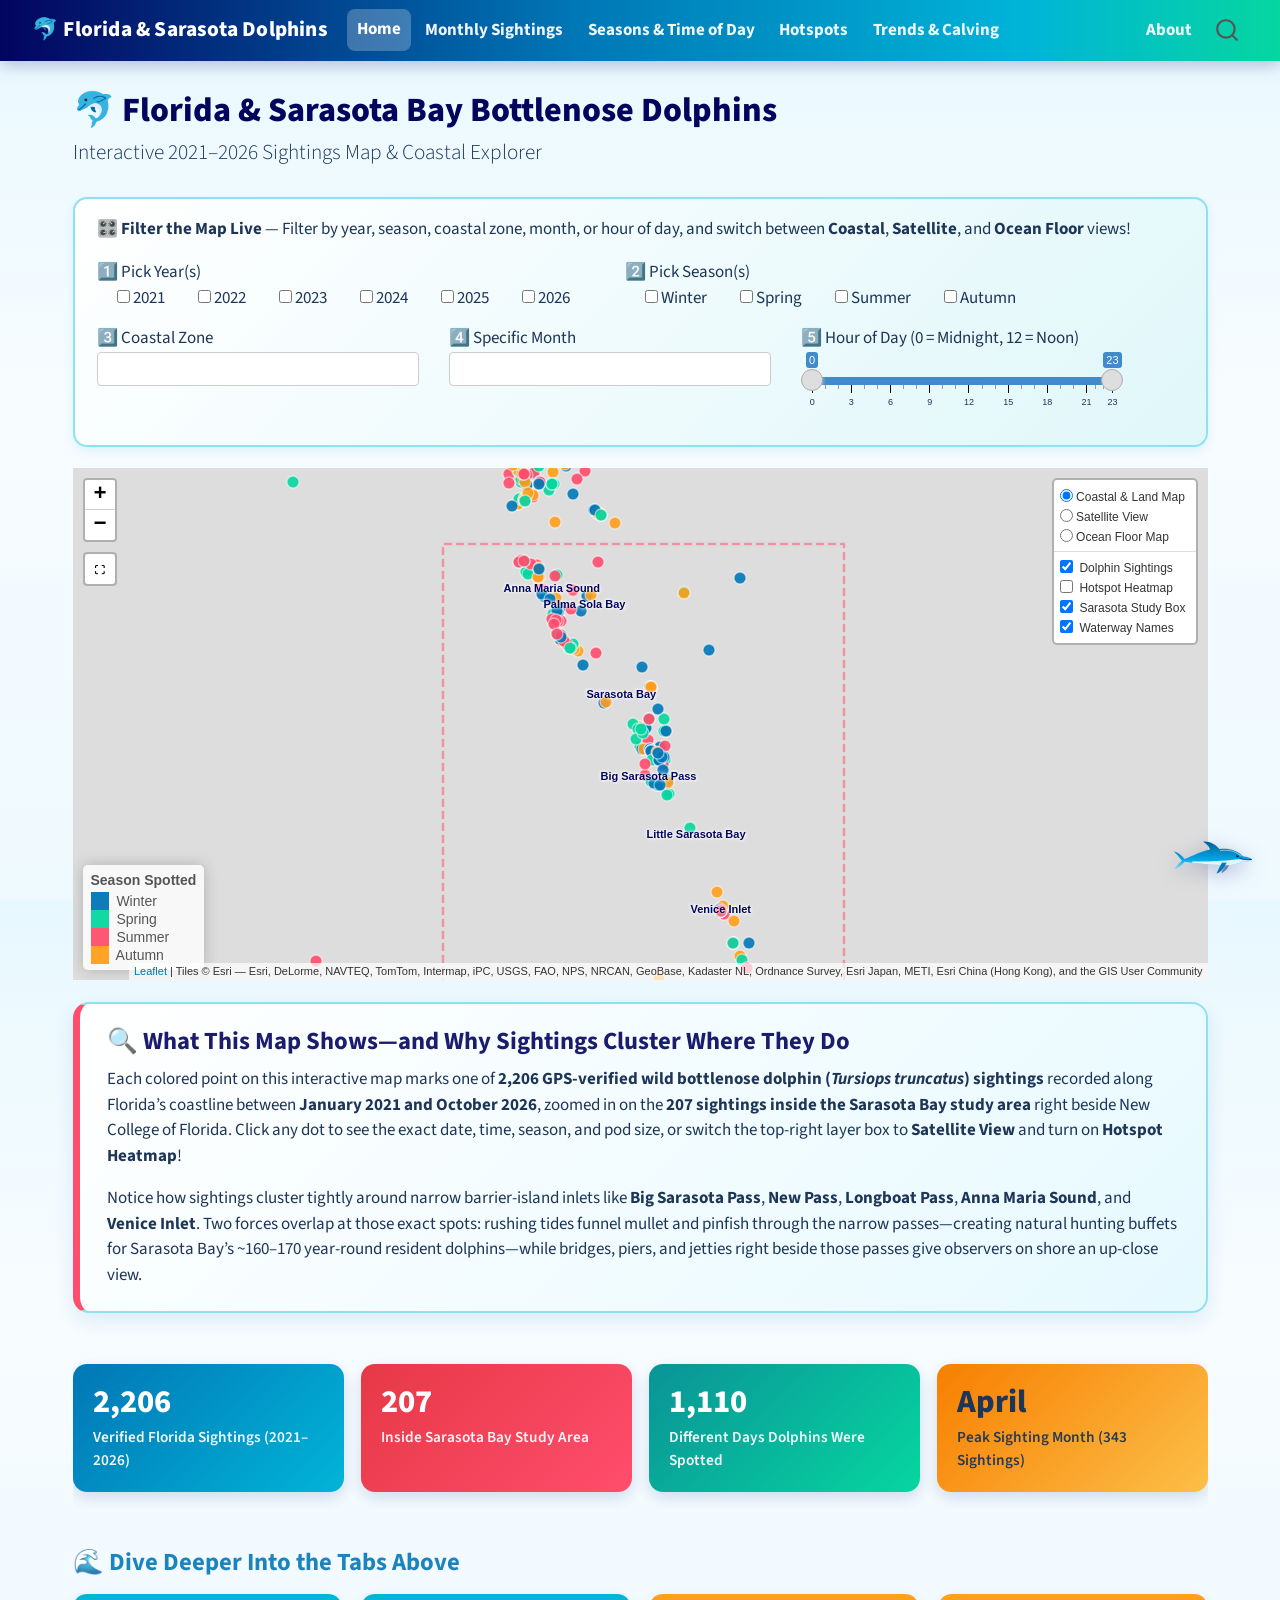
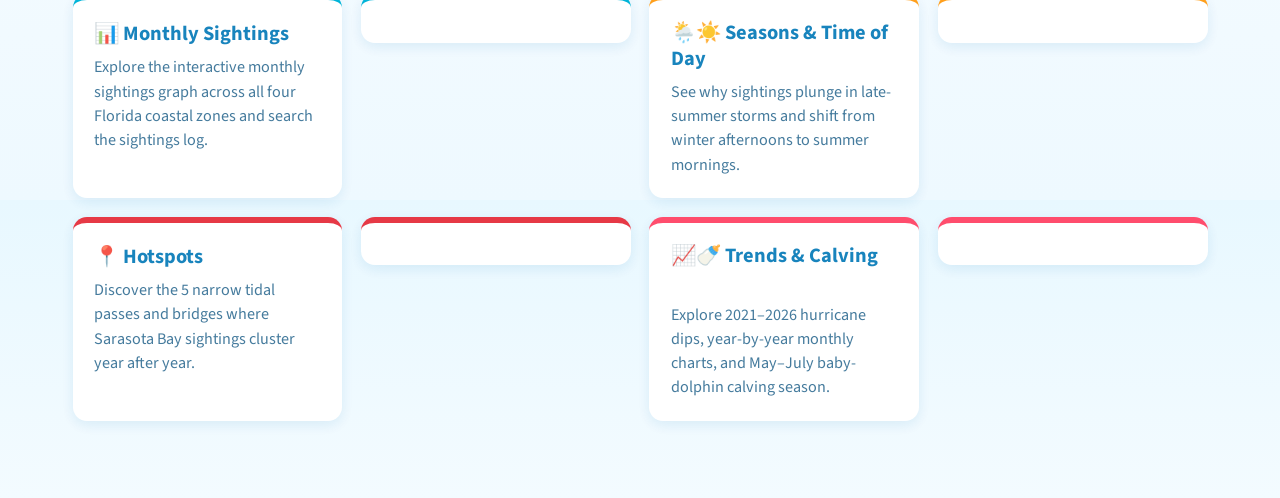
==== commit 12068df4: "Built site for gh-pages" ====
--- a/index.html
+++ b/index.html
@@ -73,15 +73,33 @@
     "search-label": "Search"
   }
 }</script>
-<link href="site_libs/htmltools-fill-0.5.9/fill.css" rel="stylesheet">
-<script src="site_libs/htmlwidgets-1.6.4/htmlwidgets.js"></script>
-<script src="site_libs/plotly-binding-4.12.1/plotly.js"></script>
-<script src="site_libs/typedarray-0.1/typedarray.min.js"></script>
-<script src="site_libs/jquery-3.5.1/jquery.min.js"></script>
+<script src="site_libs/jquery-3.6.0/jquery-3.6.0.min.js"></script>
 <link href="site_libs/crosstalk-1.2.2/css/crosstalk.min.css" rel="stylesheet">
 <script src="site_libs/crosstalk-1.2.2/js/crosstalk.min.js"></script>
-<link href="site_libs/plotly-htmlwidgets-css-2.25.2/plotly-htmlwidgets.css" rel="stylesheet">
-<script src="site_libs/plotly-main-2.25.2/plotly-latest.min.js"></script>
+<meta name="viewport" content="width=device-width, initial-scale=1">
+<link href="site_libs/bootstrap-grid-3.4.1/bootstrap-grid.min.css" rel="stylesheet">
+<link href="site_libs/selectize-0.12.4/css/selectize.bootstrap3.css" rel="stylesheet">
+<script src="site_libs/selectize-0.12.4/js/selectize.min.js"></script>
+<script src="site_libs/ionrangeslider-javascript-2.3.1/js/ion.rangeSlider.min.js"></script>
+<script src="site_libs/strftime-0.9.2/strftime-min.js"></script>
+<link href="site_libs/ionrangeslider-css-2.3.1/css/ion.rangeSlider.css" rel="stylesheet">
+<script src="site_libs/htmlwidgets-1.6.4/htmlwidgets.js"></script>
+<link href="site_libs/leaflet-1.3.1/leaflet.css" rel="stylesheet">
+<script src="site_libs/leaflet-1.3.1/leaflet.js"></script>
+<link href="site_libs/leafletfix-1.0.0/leafletfix.css" rel="stylesheet">
+<script src="site_libs/proj4-2.6.2/proj4.min.js"></script>
+<script src="site_libs/Proj4Leaflet-1.0.1/proj4leaflet.js"></script>
+<link href="site_libs/rstudio_leaflet-1.3.1/rstudio_leaflet.css" rel="stylesheet">
+<script src="site_libs/leaflet-binding-2.2.3/leaflet.js"></script>
+<link href="site_libs/leaflet-easybutton-1.3.1/easy-button.css" rel="stylesheet">
+<script src="site_libs/leaflet-easybutton-1.3.1/easy-button.js"></script>
+<script src="site_libs/leaflet-easybutton-1.3.1/EasyButton-binding.js"></script>
+<link href="site_libs/leaflet-locationfilter2-0.1.1/locationfilter.css" rel="stylesheet">
+<script src="site_libs/leaflet-locationfilter2-0.1.1/locationfilter.js"></script>
+<script src="site_libs/leaflet-locationfilter2-0.1.1/locationfilter-bindings.js"></script>
+<link href="site_libs/ionicons-2.0.1/ionicons.min.css" rel="stylesheet">
+<script src="site_libs/leaflet-providers-3.0.0/leaflet-providers.js"></script>
+<script src="site_libs/leaflet-providers-plugin-2.2.3/leaflet-providers-plugin.js"></script>
 
 
 <link rel="stylesheet" href="styles.css">
@@ -109,12 +127,8 @@
 <span class="menu-text">Home</span></a>
   </li>  
   <li class="nav-item">
-    <a class="nav-link" href="./geographic-exploration.html"> 
-<span class="menu-text">Interactive Map</span></a>
-  </li>  
-  <li class="nav-item">
     <a class="nav-link" href="./monthly-patterns.html"> 
-<span class="menu-text">Yearly &amp; Calving</span></a>
+<span class="menu-text">Monthly Sightings</span></a>
   </li>  
   <li class="nav-item">
     <a class="nav-link" href="./activity-analysis.html"> 
@@ -126,7 +140,7 @@
   </li>  
   <li class="nav-item">
     <a class="nav-link" href="./story-trends.html"> 
-<span class="menu-text">Trends</span></a>
+<span class="menu-text">Trends &amp; Calving</span></a>
   </li>  
 </ul>
             <ul class="navbar-nav navbar-nav-scroll ms-auto">
@@ -152,7 +166,7 @@
 <header id="title-block-header" class="quarto-title-block default">
 <div class="quarto-title">
 <h1 class="title">🐬 Florida &amp; Sarasota Bay Bottlenose Dolphins</h1>
-<p class="subtitle lead">Exploring 2,206 Wild Dolphin Sightings Along Florida’s Coasts (2021–2026)</p>
+<p class="subtitle lead">Interactive 2021–2026 Sightings Map &amp; Coastal Explorer</p>
 </div>
 
 
@@ -169,27 +183,168 @@
 </header>
 
 
-<div class="dolphin-swim-strip">
-<div class="swim-dolphin d1">
-
-</div>
-<div class="swim-dolphin d2">
-
-</div>
-<div class="swim-dolphin d3">
-
-</div>
-</div>
+<div class="filter-box">
+<p><strong>🎛️ Filter the Map Live</strong> — Filter by year, season, coastal zone, month, or hour of day, and switch between <strong>Coastal</strong>, <strong>Satellite</strong>, and <strong>Ocean Floor</strong> views!</p>
 <div class="cell">
 <div class="cell-output-display">
-<div class="plotly html-widget html-fill-item" id="htmlwidget-e206eda0b5f829c46131" style="width:100%;height:351px;"></div>
-<script type="application/json" data-for="htmlwidget-e206eda0b5f829c46131">{"x":{"data":[{"x":[4.5,4.5,7.5,7.5,4.5],"y":[0,335,335,0,0],"text":"","type":"scatter","mode":"lines","line":{"width":1.8897637795275593,"color":"transparent","dash":"solid"},"fill":"toself","fillcolor":"rgba(255,204,213,0.35)","hoveron":"fills","showlegend":false,"xaxis":"x","yaxis":"y","hoverinfo":"text","frame":null},{"x":[6],"y":[318],"text":"🍼 Peak Calving Season<br />(81% of Sarasota births)","hovertext":"","textfont":{"size":12.850393700787402,"color":"rgba(201,24,74,1)"},"type":"scatter","mode":"text","hoveron":"points","showlegend":false,"xaxis":"x","yaxis":"y","hoverinfo":"text","frame":null},{"orientation":"v","width":[0.7400000000000001,0.74000000000000021,0.74000000000000021,0.74000000000000021,0.74000000000000021,0.74000000000000021,0.74000000000000021,0.73999999999999932,0.73999999999999844,0.73999999999999844,0.73999999999999844,0.73999999999999844],"base":[141,179,248,327,147,167,199,113,131,111,108,128],"x":[1,2,3,4,5,6,7,8,9,10,11,12],"y":[30,16,34,16,14,21,24,8,7,8,11,18],"text":["<b>January (2021–2026)<\/b><br>Region: <b>Sarasota Bay Study Area<\/b><br>Sightings: <b>30<\/b> (17.5% of month)<br>All-Florida Month Total: <b>171<\/b>","<b>February (2021–2026)<\/b><br>Region: <b>Sarasota Bay Study Area<\/b><br>Sightings: <b>16<\/b> (8.2% of month)<br>All-Florida Month Total: <b>195<\/b>","<b>March (2021–2026)<\/b><br>Region: <b>Sarasota Bay Study Area<\/b><br>Sightings: <b>34<\/b> (12.1% of month)<br>All-Florida Month Total: <b>282<\/b>","<b>April (2021–2026)<\/b><br>Region: <b>Sarasota Bay Study Area<\/b><br>Sightings: <b>16<\/b> (4.7% of month)<br>All-Florida Month Total: <b>343<\/b>","<b>May (2021–2026)<\/b><br>Region: <b>Sarasota Bay Study Area<\/b><br>Sightings: <b>14<\/b> (8.7% of month)<br>All-Florida Month Total: <b>161<\/b>","<b>June (2021–2026)<\/b><br>Region: <b>Sarasota Bay Study Area<\/b><br>Sightings: <b>21<\/b> (11.2% of month)<br>All-Florida Month Total: <b>188<\/b>","<b>July (2021–2026)<\/b><br>Region: <b>Sarasota Bay Study Area<\/b><br>Sightings: <b>24<\/b> (10.8% of month)<br>All-Florida Month Total: <b>223<\/b>","<b>August (2021–2026)<\/b><br>Region: <b>Sarasota Bay Study Area<\/b><br>Sightings: <b>8<\/b> (6.6% of month)<br>All-Florida Month Total: <b>121<\/b>","<b>September (2021–2026)<\/b><br>Region: <b>Sarasota Bay Study Area<\/b><br>Sightings: <b>7<\/b> (5.1% of month)<br>All-Florida Month Total: <b>138<\/b>","<b>October (2021–2026)<\/b><br>Region: <b>Sarasota Bay Study Area<\/b><br>Sightings: <b>8<\/b> (6.7% of month)<br>All-Florida Month Total: <b>119<\/b>","<b>November (2021–2026)<\/b><br>Region: <b>Sarasota Bay Study Area<\/b><br>Sightings: <b>11<\/b> (9.2% of month)<br>All-Florida Month Total: <b>119<\/b>","<b>December (2021–2026)<\/b><br>Region: <b>Sarasota Bay Study Area<\/b><br>Sightings: <b>18<\/b> (12.3% of month)<br>All-Florida Month Total: <b>146<\/b>"],"type":"bar","textposition":"none","marker":{"autocolorscale":false,"color":"rgba(255,77,109,0.95)","line":{"width":1.8897637795275593,"color":"transparent"}},"name":"Sarasota Bay Study Area","legendgroup":"Sarasota Bay Study Area","showlegend":true,"xaxis":"x","yaxis":"y","hoverinfo":"text","frame":null},{"orientation":"v","width":[0.7400000000000001,0.74000000000000021,0.74000000000000021,0.74000000000000021,0.74000000000000021,0.74000000000000021,0.74000000000000021,0.73999999999999932,0.73999999999999844,0.73999999999999844,0.73999999999999844,0.73999999999999844],"base":[73,112,146,244,105,114,155,72,88,71,59,80],"x":[1,2,3,4,5,6,7,8,9,10,11,12],"y":[68,67,102,83,42,53,44,41,43,40,49,48],"text":["<b>January (2021–2026)<\/b><br>Region: <b>Tampa Bay & Charlotte Harbor<\/b><br>Sightings: <b>68<\/b> (39.8% of month)<br>All-Florida Month Total: <b>171<\/b>","<b>February (2021–2026)<\/b><br>Region: <b>Tampa Bay & Charlotte Harbor<\/b><br>Sightings: <b>67<\/b> (34.4% of month)<br>All-Florida Month Total: <b>195<\/b>","<b>March (2021–2026)<\/b><br>Region: <b>Tampa Bay & Charlotte Harbor<\/b><br>Sightings: <b>102<\/b> (36.2% of month)<br>All-Florida Month Total: <b>282<\/b>","<b>April (2021–2026)<\/b><br>Region: <b>Tampa Bay & Charlotte Harbor<\/b><br>Sightings: <b>83<\/b> (24.2% of month)<br>All-Florida Month Total: <b>343<\/b>","<b>May (2021–2026)<\/b><br>Region: <b>Tampa Bay & Charlotte Harbor<\/b><br>Sightings: <b>42<\/b> (26.1% of month)<br>All-Florida Month Total: <b>161<\/b>","<b>June (2021–2026)<\/b><br>Region: <b>Tampa Bay & Charlotte Harbor<\/b><br>Sightings: <b>53<\/b> (28.2% of month)<br>All-Florida Month Total: <b>188<\/b>","<b>July (2021–2026)<\/b><br>Region: <b>Tampa Bay & Charlotte Harbor<\/b><br>Sightings: <b>44<\/b> (19.7% of month)<br>All-Florida Month Total: <b>223<\/b>","<b>August (2021–2026)<\/b><br>Region: <b>Tampa Bay & Charlotte Harbor<\/b><br>Sightings: <b>41<\/b> (33.9% of month)<br>All-Florida Month Total: <b>121<\/b>","<b>September (2021–2026)<\/b><br>Region: <b>Tampa Bay & Charlotte Harbor<\/b><br>Sightings: <b>43<\/b> (31.2% of month)<br>All-Florida Month Total: <b>138<\/b>","<b>October (2021–2026)<\/b><br>Region: <b>Tampa Bay & Charlotte Harbor<\/b><br>Sightings: <b>40<\/b> (33.6% of month)<br>All-Florida Month Total: <b>119<\/b>","<b>November (2021–2026)<\/b><br>Region: <b>Tampa Bay & Charlotte Harbor<\/b><br>Sightings: <b>49<\/b> (41.2% of month)<br>All-Florida Month Total: <b>119<\/b>","<b>December (2021–2026)<\/b><br>Region: <b>Tampa Bay & Charlotte Harbor<\/b><br>Sightings: <b>48<\/b> (32.9% of month)<br>All-Florida Month Total: <b>146<\/b>"],"type":"bar","textposition":"none","marker":{"autocolorscale":false,"color":"rgba(255,159,28,0.95)","line":{"width":1.8897637795275593,"color":"transparent"}},"name":"Tampa Bay & Charlotte Harbor","legendgroup":"Tampa Bay & Charlotte Harbor","showlegend":true,"xaxis":"x","yaxis":"y","hoverinfo":"text","frame":null},{"orientation":"v","width":[0.7400000000000001,0.74000000000000021,0.74000000000000021,0.74000000000000021,0.74000000000000021,0.74000000000000021,0.74000000000000021,0.73999999999999932,0.73999999999999844,0.73999999999999844,0.73999999999999844,0.73999999999999844],"base":[7,20,15,32,37,9,22,14,28,15,10,25],"x":[1,2,3,4,5,6,7,8,9,10,11,12],"y":[66,92,131,212,68,105,133,58,60,56,49,55],"text":["<b>January (2021–2026)<\/b><br>Region: <b>Other Florida Gulf Coast<\/b><br>Sightings: <b>66<\/b> (38.6% of month)<br>All-Florida Month Total: <b>171<\/b>","<b>February (2021–2026)<\/b><br>Region: <b>Other Florida Gulf Coast<\/b><br>Sightings: <b>92<\/b> (47.2% of month)<br>All-Florida Month Total: <b>195<\/b>","<b>March (2021–2026)<\/b><br>Region: <b>Other Florida Gulf Coast<\/b><br>Sightings: <b>131<\/b> (46.5% of month)<br>All-Florida Month Total: <b>282<\/b>","<b>April (2021–2026)<\/b><br>Region: <b>Other Florida Gulf Coast<\/b><br>Sightings: <b>212<\/b> (61.8% of month)<br>All-Florida Month Total: <b>343<\/b>","<b>May (2021–2026)<\/b><br>Region: <b>Other Florida Gulf Coast<\/b><br>Sightings: <b>68<\/b> (42.2% of month)<br>All-Florida Month Total: <b>161<\/b>","<b>June (2021–2026)<\/b><br>Region: <b>Other Florida Gulf Coast<\/b><br>Sightings: <b>105<\/b> (55.9% of month)<br>All-Florida Month Total: <b>188<\/b>","<b>July (2021–2026)<\/b><br>Region: <b>Other Florida Gulf Coast<\/b><br>Sightings: <b>133<\/b> (59.6% of month)<br>All-Florida Month Total: <b>223<\/b>","<b>August (2021–2026)<\/b><br>Region: <b>Other Florida Gulf Coast<\/b><br>Sightings: <b>58<\/b> (47.9% of month)<br>All-Florida Month Total: <b>121<\/b>","<b>September (2021–2026)<\/b><br>Region: <b>Other Florida Gulf Coast<\/b><br>Sightings: <b>60<\/b> (43.5% of month)<br>All-Florida Month Total: <b>138<\/b>","<b>October (2021–2026)<\/b><br>Region: <b>Other Florida Gulf Coast<\/b><br>Sightings: <b>56<\/b> (47.1% of month)<br>All-Florida Month Total: <b>119<\/b>","<b>November (2021–2026)<\/b><br>Region: <b>Other Florida Gulf Coast<\/b><br>Sightings: <b>49<\/b> (41.2% of month)<br>All-Florida Month Total: <b>119<\/b>","<b>December (2021–2026)<\/b><br>Region: <b>Other Florida Gulf Coast<\/b><br>Sightings: <b>55<\/b> (37.7% of month)<br>All-Florida Month Total: <b>146<\/b>"],"type":"bar","textposition":"none","marker":{"autocolorscale":false,"color":"rgba(0,180,216,0.95)","line":{"width":1.8897637795275593,"color":"transparent"}},"name":"Other Florida Gulf Coast","legendgroup":"Other Florida Gulf Coast","showlegend":true,"xaxis":"x","yaxis":"y","hoverinfo":"text","frame":null},{"orientation":"v","width":[0.7400000000000001,0.74000000000000021,0.74000000000000021,0.74000000000000021,0.74000000000000021,0.74000000000000021,0.74000000000000021,0.73999999999999932,0.73999999999999844,0.73999999999999844,0.73999999999999844,0.73999999999999844],"base":[0,0,0,0,0,0,0,0,0,0,0,0],"x":[1,2,3,4,5,6,7,8,9,10,11,12],"y":[7,20,15,32,37,9,22,14,28,15,10,25],"text":["<b>January (2021–2026)<\/b><br>Region: <b>Florida Atlantic Coast<\/b><br>Sightings: <b>7<\/b> (4.1% of month)<br>All-Florida Month Total: <b>171<\/b>","<b>February (2021–2026)<\/b><br>Region: <b>Florida Atlantic Coast<\/b><br>Sightings: <b>20<\/b> (10.3% of month)<br>All-Florida Month Total: <b>195<\/b>","<b>March (2021–2026)<\/b><br>Region: <b>Florida Atlantic Coast<\/b><br>Sightings: <b>15<\/b> (5.3% of month)<br>All-Florida Month Total: <b>282<\/b>","<b>April (2021–2026)<\/b><br>Region: <b>Florida Atlantic Coast<\/b><br>Sightings: <b>32<\/b> (9.3% of month)<br>All-Florida Month Total: <b>343<\/b>","<b>May (2021–2026)<\/b><br>Region: <b>Florida Atlantic Coast<\/b><br>Sightings: <b>37<\/b> (23% of month)<br>All-Florida Month Total: <b>161<\/b>","<b>June (2021–2026)<\/b><br>Region: <b>Florida Atlantic Coast<\/b><br>Sightings: <b>9<\/b> (4.8% of month)<br>All-Florida Month Total: <b>188<\/b>","<b>July (2021–2026)<\/b><br>Region: <b>Florida Atlantic Coast<\/b><br>Sightings: <b>22<\/b> (9.9% of month)<br>All-Florida Month Total: <b>223<\/b>","<b>August (2021–2026)<\/b><br>Region: <b>Florida Atlantic Coast<\/b><br>Sightings: <b>14<\/b> (11.6% of month)<br>All-Florida Month Total: <b>121<\/b>","<b>September (2021–2026)<\/b><br>Region: <b>Florida Atlantic Coast<\/b><br>Sightings: <b>28<\/b> (20.3% of month)<br>All-Florida Month Total: <b>138<\/b>","<b>October (2021–2026)<\/b><br>Region: <b>Florida Atlantic Coast<\/b><br>Sightings: <b>15<\/b> (12.6% of month)<br>All-Florida Month Total: <b>119<\/b>","<b>November (2021–2026)<\/b><br>Region: <b>Florida Atlantic Coast<\/b><br>Sightings: <b>10<\/b> (8.4% of month)<br>All-Florida Month Total: <b>119<\/b>","<b>December (2021–2026)<\/b><br>Region: <b>Florida Atlantic Coast<\/b><br>Sightings: <b>25<\/b> (17.1% of month)<br>All-Florida Month Total: <b>146<\/b>"],"type":"bar","textposition":"none","marker":{"autocolorscale":false,"color":"rgba(6,214,160,0.95)","line":{"width":1.8897637795275593,"color":"transparent"}},"name":"Florida Atlantic Coast","legendgroup":"Florida Atlantic Coast","showlegend":true,"xaxis":"x","yaxis":"y","hoverinfo":"text","frame":null},{"x":[1,2,3,4,5,6,7,8,9,10,11,12],"y":[171,195,282,343,161,188,223,121,138,119,119,146],"text":"","type":"scatter","mode":"lines","line":{"width":4.1574803149606305,"color":"rgba(3,4,94,1)","dash":"solid"},"hoveron":"points","showlegend":false,"xaxis":"x","yaxis":"y","hoverinfo":"text","frame":null},{"x":[1,2,3,4,5,6,7,8,9,10,11,12],"y":[171,195,282,343,161,188,223,121,138,119,119,146],"text":["<b>January Total:<\/b> 171 sightings","<b>February Total:<\/b> 195 sightings","<b>March Total:<\/b> 282 sightings","<b>April Total:<\/b> 343 sightings","<b>May Total:<\/b> 161 sightings","<b>June Total:<\/b> 188 sightings","<b>July Total:<\/b> 223 sightings","<b>August Total:<\/b> 121 sightings","<b>September Total:<\/b> 138 sightings","<b>October Total:<\/b> 119 sightings","<b>November Total:<\/b> 119 sightings","<b>December Total:<\/b> 146 sightings"],"type":"scatter","mode":"markers","marker":{"autocolorscale":false,"color":"rgba(3,4,94,1)","opacity":1,"size":10.58267716535433,"symbol":"circle","line":{"width":1.8897637795275593,"color":"rgba(3,4,94,1)"}},"hoveron":"points","showlegend":false,"xaxis":"x","yaxis":"y","hoverinfo":"text","frame":null}],"layout":{"margin":{"t":43.231216272312167,"r":8.634288086342881,"b":44.034869240348698,"l":50.942299709422997},"paper_bgcolor":"rgba(255,255,255,1)","font":{"color":"rgba(0,0,0,1)","family":"","size":17.268576172685766},"title":{"text":"<b> Florida Dolphin Sightings by Month <\/b>","font":{"color":"rgba(3,4,94,1)","family":"","size":18.596928185969286},"x":0,"xref":"paper"},"xaxis":{"domain":[0,1],"automargin":true,"type":"linear","autorange":false,"range":[0.043000000000000038,12.956999999999999],"tickmode":"array","ticktext":["Jan","Feb","Mar","Apr","May","Jun","Jul","Aug","Sep","Oct","Nov","Dec"],"tickvals":[1,2,3,3.9999999999999996,5,6,6.9999999999999991,7.9999999999999991,9,10,11,12],"categoryorder":"array","categoryarray":["Jan","Feb","Mar","Apr","May","Jun","Jul","Aug","Sep","Oct","Nov","Dec"],"nticks":null,"ticks":"","tickcolor":null,"ticklen":4.3171440431714414,"tickwidth":0,"showticklabels":true,"tickfont":{"color":"rgba(77,77,77,1)","family":"","size":13.814860938148611},"tickangle":-0,"showline":false,"linecolor":null,"linewidth":0,"showgrid":true,"gridcolor":"rgba(235,235,235,1)","gridwidth":0.78493528057662576,"zeroline":false,"anchor":"y","title":{"text":"Month of the Year","font":{"color":"rgba(0,0,0,1)","family":"","size":17.268576172685766}},"hoverformat":".2f"},"yaxis":{"domain":[0,1],"automargin":true,"type":"linear","autorange":false,"range":[0,355.35000000000002],"tickmode":"array","ticktext":["0","100","200","300"],"tickvals":[0,99.999999999999986,199.99999999999997,300],"categoryorder":"array","categoryarray":["0","100","200","300"],"nticks":null,"ticks":"","tickcolor":null,"ticklen":4.3171440431714405,"tickwidth":0,"showticklabels":true,"tickfont":{"color":"rgba(77,77,77,1)","family":"","size":13.814860938148611},"tickangle":-0,"showline":false,"linecolor":null,"linewidth":0,"showgrid":true,"gridcolor":"rgba(235,235,235,1)","gridwidth":0.78493528057662576,"zeroline":false,"anchor":"x","title":{"text":"Verified Dolphin Sightings","font":{"color":"rgba(0,0,0,1)","family":"","size":17.268576172685766}},"hoverformat":".2f"},"shapes":[],"showlegend":true,"legend":{"bgcolor":null,"bordercolor":null,"borderwidth":0,"font":{"color":"rgba(0,0,0,1)","family":"","size":13.814860938148611},"orientation":"h","x":0.02,"y":1.1200000000000001,"xanchor":"center","yanchor":"bottom","title":{"text":"","font":{"color":"rgba(0,0,0,1)","family":"","size":17.268576172685766}}},"hovermode":"closest","barmode":"relative"},"config":{"doubleClick":"reset","modeBarButtonsToAdd":["hoverclosest","hovercompare"],"showSendToCloud":false},"source":"A","attrs":{"82217da90ac8":{"xmin":{},"xmax":{},"ymin":{},"ymax":{},"type":"scatter"},"8221196c5eb9":{"x":{},"y":{}},"82216704f520":{"x":{},"y":{},"fill":{},"text":{}},"822124d115d2":{"x":{},"y":{}},"82211807018f":{"x":{},"y":{},"text":{}}},"cur_data":"82217da90ac8","visdat":{"82217da90ac8":["function (y) ","x"],"8221196c5eb9":["function (y) ","x"],"82216704f520":["function (y) ","x"],"822124d115d2":["function (y) ","x"],"82211807018f":["function (y) ","x"]},"highlight":{"on":"plotly_click","persistent":false,"dynamic":false,"selectize":false,"opacityDim":0.20000000000000001,"selected":{"opacity":1},"debounce":0},"shinyEvents":["plotly_hover","plotly_click","plotly_selected","plotly_relayout","plotly_brushed","plotly_brushing","plotly_clickannotation","plotly_doubleclick","plotly_deselect","plotly_afterplot","plotly_sunburstclick"],"base_url":"https://plot.ly"},"evals":[],"jsHooks":[]}</script>
-</div>
-</div>
-<section id="what-this-graph-showsand-why-sightings-rise-and-fall" class="level3 graph-explanation">
-<h3 class="anchored" data-anchor-id="what-this-graph-showsand-why-sightings-rise-and-fall">🔍 What This Graph Shows—and Why Sightings Rise and Fall</h3>
-<p>This interactive chart combines <strong>2,206 verified wild bottlenose dolphin (<em>Tursiops truncatus</em>) sightings</strong> recorded along Florida’s coastlines from <strong>January 2021 through October 2026</strong> (hover over any color bar or click a coastal zone in the legend to isolate it!). At first glance, you might think Florida’s dolphins migrate away every late summer—sightings soar to <strong>343 in April</strong> during sunny dry-season weather, stay lively into <strong>May–July peak calving season</strong> (when over <strong>81% of Sarasota Bay dolphin calves are born</strong>), and then plunge by more than half in <strong>August–October</strong>.</p>
-<p>Here is the scientific twist: long-term dorsal-fin tracking shows that <strong>Sarasota Bay’s ~160–170 resident dolphins stay in their home bay all 12 months of the year!</strong> What actually changes across the calendar is <em>human observer effort</em>. Cool, calm winter and spring afternoons bring thousands of boaters, kayakers, and pier visitors out with cameras, whereas scorching late-summer heat, daily afternoon lightning storms, and major Gulf hurricanes push <em>people</em> indoors while dolphins keep hunting and whistling below the waves.</p>
+<div class="container-fluid crosstalk-bscols">
+<div class="row">
+<div class="col-xs-6">
+<div id="home_year" class="form-group crosstalk-input-checkboxgroup crosstalk-input">
+<label class="control-label" for="home_year">1️⃣ Pick Year(s)</label>
+<div class="crosstalk-options-group">
+<label class="checkbox-inline">
+<input type="checkbox" name="home_year" value="2021">
+<span>2021</span>
+</label>
+<label class="checkbox-inline">
+<input type="checkbox" name="home_year" value="2022">
+<span>2022</span>
+</label>
+<label class="checkbox-inline">
+<input type="checkbox" name="home_year" value="2023">
+<span>2023</span>
+</label>
+<label class="checkbox-inline">
+<input type="checkbox" name="home_year" value="2024">
+<span>2024</span>
+</label>
+<label class="checkbox-inline">
+<input type="checkbox" name="home_year" value="2025">
+<span>2025</span>
+</label>
+<label class="checkbox-inline">
+<input type="checkbox" name="home_year" value="2026">
+<span>2026</span>
+</label>
+</div>
+<script type="application/json" data-for="home_year">{
+  "map": {
+    "2021": [3017992139, 3018004692, 3018022865, 3031742781, 3031745384, 3031773761, 3031852515, 3031925305, 3032040988, 3032070430, 3039151124, 3039277349, 3039416449, 3039507934, 3070505144, 3302348385, 3455206968, 3785162830, 3873255208, 4937203778, 5889728523, 3039477728, 3044586039, 3044853053, 3044955966, 3058719822, 3058812885, 3079601481, 3456231795, 3873706051, 3058982435, 3059003805, 3059051832, 3059121062, 3059124125, 3059131559, 3059167781, 3061631909, 3061653087, 3061733646, 3067720531, 3067738650, 3067849897, 3070411427, 3070542153, 3070647528, 3070726292, 3079605057, 3090904735, 3117276323, 3117276324, 3117276325, 3415828639, 3743250649, 3961119975, 3961364957, 3961366008, 4034601042, 4399938951, 4416819446, 4606741399, 5007748111, 5153141333, 5830801056, 5840207735, 3079649760, 3090895932, 3090912081, 3097354388, 3097355395, 3097360435, 3097369461, 3097372345, 3097382358, 3109003508, 3109008212, 3109156537, 3109170560, 3109175501, 3109196552, 3109215437, 3109280522, 3109284539, 3109427446, 3112377300, 3112412498, 3112888252, 3113704442, 3902144710, 4525346238, 6150029480, 6150029481, 6150029486, 6150029487, 6150029490, 6150029494, 6150029504, 6150029512, 6150029517, 6150029523, 6150029552, 6150029555, 6150029558, 6423164457, 3112760282, 3112915366, 3118427712, 3118473727, 3124672677, 3124714867, 3124796093, 3301885906, 3301958721, 3302446373, 3320950187, 4421197388, 5844030591, 6150029466, 6150029578, 6150029580, 6150029585, 6150029589, 6150029591, 6150029593, 6150029597, 6150029604, 6150029606, 6150029607, 6150029609, 3301807111, 3301926577, 3302260108, 3307194640, 3307262369, 3307536271, 3314317587, 3314451583, 3320938670, 3325578252, 3330508295, 3343956068, 3416577312, 3416577328, 3416577329, 3416577330, 4597387722, 6188265988, 3325774519, 3327701715, 3327884264, 3327965779, 3327982036, 3327987550, 3328013046, 3328020023, 3330527725, 3330722836, 3333057955, 3333088894, 3333431308, 3337959781, 3343767698, 3355054883, 3416577317, 3416577322, 3416577323, 3416577324, 3416577325, 3416577326, 3416577327, 3873069030, 3915298017, 4046394024, 4863455632, 5008110234, 3335364167, 3337616266, 3337727396, 3337946016, 3343709855, 3344063504, 3344064350, 3344067711, 3355135149, 3355290514, 3416577304, 3416577305, 3416577306, 3416577307, 3416577308, 3416577311, 3446811301, 3446811303, 3705757012, 5007708979, 5897223157, 5937945782, 5937945904, 5937945935, 6422323695, 3355181262, 3355398213, 3384933319, 3408190037, 3416577301, 3416577302, 3416577303, 3416577309, 3416577310, 3416577313, 3416577314, 3416577315, 3416577316, 3416577318, 3416577320, 5292417140, 5937945319, 5937945347, 5937945354, 5937945384, 5937945528, 5937945745, 5937945781, 6422907070, 3384760181, 3384835248, 3385014521, 3391401705, 3391706580, 3398760167, 3398797544, 3398843258, 3399027715, 3399066775, 3399439236, 3407961967, 3408178977, 3468814741, 4171629291, 4405031492, 4405176691, 4407501476, 4416753400, 4846749270, 5062572377, 6422801789, 6885485992, 6885923886, 6885990520, 3407941228, 3415673826, 3416105610, 3416173997, 3416181454, 3416195747, 3416229941, 3455434570, 3455701492, 3455887113, 3455984741, 3456958162, 3802594988, 4172012638, 4172057873, 4421010392, 5892483787, 6131158321, 6871086623, 3446811302, 3455417846, 3455442768, 3455506614, 3455678453, 3455817683, 3455900111, 3455921525, 3456126464, 3456398016, 3456461269, 3456508424, 3456739349, 3456938995, 3457050245, 3457122196, 3457149376, 3759138835, 3759693911, 4438993997, 4596764707, 4596771703, 4926081576, 5139954510, 5139955536, 6150029321, 6150029322, 6150029334, 6150029337],
+    "2022": [3455900609, 3456217082, 3456304873, 3456587675, 3457189518, 3466130726, 3466279157, 3466535329, 3468888073, 3698096237, 3712740488, 3759961418, 3759997314, 3784685646, 3923643457, 4059188316, 4059188317, 4059188320, 4059188321, 4059188323, 4059188325, 4863548841, 6399700974, 3466026996, 3468930331, 3499492163, 3499515709, 3698049925, 3698154627, 3698212926, 3705427817, 3705482924, 3705807859, 3705810980, 3712549648, 3712674719, 3764349423, 3764456699, 3772725440, 4011974351, 4014890773, 4059188303, 4059188322, 4080464395, 4171752048, 4522572469, 4925914086, 4925964828, 5154935389, 5167646158, 5920396713, 5920403353, 5932641678, 6130653730, 6399177280, 3705615038, 3712539026, 3712611126, 3712680080, 3743018686, 3743171556, 3743351795, 3747017087, 3747112801, 3747294655, 3759096244, 3759132174, 3759275192, 3759624732, 3759677901, 3759934354, 3760204585, 3760329695, 3772994833, 3873415002, 4059188301, 4535699364, 4852397898, 4919235781, 5037155282, 5889286744, 6130035962, 6519439069, 6566953809, 3759313897, 3759382656, 3759467420, 3759523618, 3760136492, 3760265819, 3760348687, 3764160967, 3764183229, 3764285322, 3764338268, 3764371104, 3764403036, 3764403072, 3764488178, 3772519835, 3772655273, 3772947178, 3773270054, 3773314877, 3784892790, 3860021048, 3860341482, 4059188302, 4059188304, 4059188305, 4519151766, 4855050174, 4978418871, 5108484508, 6353043961, 6353112381, 6400839437, 6413254323, 6413643026, 3772571748, 3773144124, 3773249349, 3784637103, 3784753025, 3802330296, 3802400498, 3802643500, 3802690685, 3860229387, 3860364909, 3860483640, 3873591624, 3873751729, 3994225775, 4022758304, 4022758306, 4022758308, 4103100299, 4908344079, 4936486080, 6150029303, 6150029304, 6150029341, 6150029342, 6150029343, 6150029344, 6150029346, 6150029347, 6320571627, 6422071677, 6885564822, 6885575634, 3858614636, 3858689502, 3858756738, 3858880529, 3858966445, 3859262684, 3859540173, 3859585125, 3859724168, 3859808884, 3860037482, 3860576625, 3860589419, 3925194802, 3961372591, 3963243105, 4011801362, 4080588430, 4080624414, 4416949404, 4597213781, 4854971147, 3873079346, 3873240215, 3873910530, 3874107557, 3874166556, 3881356768, 3881373799, 3881760757, 3986189703, 3988721519, 4022758311, 4022758313, 4022758315, 4022758317, 4022758319, 4022758320, 4176916756, 4596748880, 4854877431, 4854886424, 4855542775, 4855562858, 4987665789, 6131108889, 3892443061, 3902560036, 3902677054, 3988702314, 4022758314, 4022758316, 4421269400, 4852676717, 4854889383, 4987428601, 5070122675, 5087483429, 5292715359, 6133499811, 3903613270, 3912017770, 3915342038, 3923382050, 3925004292, 3947291076, 3960977592, 3961196580, 3961269574, 4022758301, 4022758305, 4022758307, 4022758309, 4022758310, 4022758318, 4075658297, 4172198800, 4172272163, 4855011207, 5069701789, 5140192129, 6399714791, 3923733480, 3925101269, 3925369308, 3925440273, 3947204233, 3947690766, 3960981713, 3961010617, 3961382813, 3961446710, 4022758302, 4022758303, 4022758312, 4022758321, 4172234816, 4424546674, 3961286624, 3961494671, 3963229721, 3966587270, 3966838330, 3985666194, 3985793832, 3985917222, 3985953902, 3985997018, 3986298954, 3988489294, 3988603699, 4006711134, 4009796615, 4080519477, 4405272048, 4607247894, 4852171459, 6422679997, 3988510213, 3988644961, 3988870317, 3994063708, 3994126237, 3994135714, 3994177295, 4018577893, 4034668884, 4137757622, 4177353393, 4597231920, 5168481956, 5187831150, 5292331825, 5897268726, 6133355256, 6150029366, 6150029367, 6150029373, 6150029374, 6150029376, 6150029377, 6150029378, 6150029379, 6150029474, 6150029477, 6150029479, 6150029489, 6274119343, 6518956197],
+    "2023": [4011912235, 4014849217, 4015090487, 4015338308, 4018215011, 4018236091, 4018287022, 4018319110, 4018348428, 4018573044, 4022039982, 4022059219, 4022063941, 4022315535, 4028807253, 4028872418, 4028941550, 4028954222, 4028972083, 4028986353, 4028995391, 4029090402, 4029158893, 4029292439, 4080591522, 4080960949, 4111592428, 4112080429, 4416754490, 4596737968, 4596756974, 4851837818, 4851961311, 4852576261, 4852639623, 4852670069, 4852693469, 4852765505, 5292841928, 6498374517, 4028871974, 4029011506, 4029070844, 4034803812, 4034942977, 4034950736, 4039186129, 4039328031, 4039353931, 4039469739, 4039475357, 4039486901, 4039533841, 4046596808, 4046670063, 4054936609, 4080484500, 4116271554, 4145522893, 4510211436, 4858846680, 4054761034, 4054801016, 4055038775, 4062606961, 4062620746, 4062687144, 4062742964, 4062908351, 4062972940, 4062976124, 4062996999, 4063007928, 4067246240, 4067323032, 4067406457, 4067584417, 4067588426, 4067707442, 4075669207, 4075779012, 4075781117, 4075786157, 4075799147, 4075806578, 4075811088, 4075861575, 4075869208, 4075904709, 4076288009, 4076307352, 4076338481, 4076358455, 4080524910, 4080992656, 4096437910, 4096867862, 4102637752, 4177542647, 4516579877, 4607606326, 4851849187, 4852301790, 4852588726, 4852655117, 4919365510, 4919685143, 4919733237, 5037267461, 5141029394, 5889849912, 6150029413, 6150029422, 6150029427, 6150029495, 6150029498, 6150029502, 6150029506, 6150029510, 6150029519, 6422026445, 6885387630, 4080466620, 4080495258, 4080526848, 4080730667, 4080951282, 4080961263, 4081014724, 4091470483, 4091602432, 4091732046, 4091908731, 4096707685, 4096735415, 4097011654, 4102588284, 4102594233, 4102630869, 4102799641, 4102938686, 4103039984, 4103144887, 4103170646, 4103187923, 4171785197, 4413594761, 4458686224, 4846860735, 4852361858, 4858846679, 4858846681, 4858846682, 4858846684, 4858846688, 4858846690, 5865026469, 5865026781, 5865027157, 5865027196, 5865030903, 5865034310, 5865042687, 5865048016, 5865053042, 5865057858, 5865057924, 5865058261, 5865067573, 5865067928, 5865079153, 5865083662, 5865088394, 5865089024, 5865093686, 5865093818, 5865101213, 5865110442, 5865111008, 5865115801, 5865115954, 5865120576, 5865125799, 5865131200, 5865136294, 5865151231, 5865170913, 5865175963, 5865181152, 5865191262, 5865196173, 5865200426, 5865201276, 5865216320, 5865216721, 5865216914, 5865248527, 5865248868, 5865379050, 5865496720, 5865556544, 5865557288, 5865643190, 5865692597, 5865773415, 5865830734, 5865871675, 5865914058, 5865962444, 5865962800, 5866097772, 5866097889, 5866171063, 5866209799, 5866209877, 5866210058, 5866245415, 5866245971, 5866246166, 5866279575, 5866315600, 5866315678, 5866399107, 5866399274, 5866413460, 5866419516, 5866424377, 5866436841, 5866441450, 5866441460, 5866446120, 5866450975, 5866451139, 5866451188, 5866465635, 5897395048, 5935815527, 4102993705, 4111615950, 4121269826, 4121282875, 4126877486, 4127188526, 4127265571, 4127284017, 4127350456, 4129765961, 4137670875, 4153665541, 4153784451, 4416795450, 4416844357, 4500581169, 4597146026, 4852631897, 6499581742, 6885110851, 4133727647, 4133900666, 4133964854, 4137736207, 4138473290, 4138592561, 4138747625, 4145279538, 4145597156, 4145622708, 4153983401, 4162224760, 4606847607, 4852393082, 4852693637, 4872662304, 4872662305, 4872662306, 5088035547, 5231386047, 6181702381, 6181702404, 6181702561, 4145695945, 4153494105, 4153868278, 4162047745, 4162357466, 4162431735, 4171335183, 4171340196, 4171432022, 4171925650, 4172131550, 4177427590, 4400109714, 4400457140, 4407535641, 4416696526, 4430957759, 4506304552, 4596933288, 4851886041, 4852668197, 4852808064, 4872662303, 4872662307, 4872662308, 4872662309, 4872662310, 4952828556, 5006935733, 5008311837, 5892669873, 5909265579, 6133381960, 6181702547, 6181702647, 6181702684, 6352309187, 4171509365, 4172323450, 4177170803, 4177443996, 4399871503, 4400170623, 4404999048, 4405393058, 4405421765, 4405494888, 4405499303, 4405521934, 4407118873, 4416755669, 4516842111, 4846739878, 4847108083, 4852301948, 4852657141, 5063281193, 5230120207, 5230639190, 5868047672, 6470738936, 4407446960, 4407479131, 4407565992, 4407637367, 4413946525, 4414346512, 4416652623, 4416719845, 4417027517, 4417100939, 4417121561, 4436155471, 4465365097, 4852624972, 5230425393, 5893028514, 4421227837, 4424276318, 4424661506, 4430594776, 4431041898, 4436226237, 4436432995, 4436469294, 4438969397, 4440898582, 4465668989, 4852892996, 5167698596, 5932232355, 5932285372, 6150029431, 6150029460, 4438922371, 4440667584, 4440669042, 4440747394, 4440820801, 4440881788, 4440972251, 4440986750, 4442487920, 4442691964, 4453743079, 4453793662, 4453899622, 4465688144, 4465713053, 4518990811, 4852665983, 4852699781, 5844323360, 5908933308, 6567156957, 4465636991, 4500789159, 4500831419, 4500882313, 4506325863, 4506346342, 4506540953, 4506553520, 4507684720, 4507688784, 4507704699, 4510109333, 4522684870, 4851770907, 4851777707, 4851784014, 4851877005, 4852409537, 4852563933, 4852740547, 4910894636, 5133308201, 5133310214, 5890094154, 5890410657, 6150029571, 6150029572, 6150029575, 6150029577, 6150029590],
+    "2024": [4510152644, 4510215531, 4510233411, 4512158220, 4512316391, 4512362669, 4516507558, 4516631364, 4516651785, 4516672978, 4516791335, 4516949590, 4518986043, 4519113511, 4846739276, 4847034283, 4851838251, 4852677184, 4852776429, 4946295064, 5007719855, 5087263065, 6162850865, 4519269702, 4519271408, 4519306332, 4522622367, 4522721156, 4525054076, 4525061236, 4525063289, 4525065249, 4525072085, 4525083248, 4525088081, 4525095124, 4525102030, 4525106945, 4525143202, 4525157068, 4525182638, 4525187891, 4525282154, 4525332202, 4525346190, 4527991270, 4527991973, 4528000051, 4528163453, 4535655480, 4535661327, 4535676087, 4535679866, 4535896336, 4535918226, 4596846757, 4597021521, 4597047472, 4597474521, 4599744394, 4599755516, 4599830368, 4599858415, 4600001363, 4600019367, 4600102379, 4846850315, 4847088230, 4851771025, 4852740641, 4901280498, 5008240428, 5008329725, 5231495480, 5293228618, 5890047662, 6469799555, 6554218304, 6554218309, 6554218310, 6554218311, 6579603573, 4535829425, 4596900722, 4596930656, 4596951292, 4596957184, 4597043898, 4597273083, 4597386593, 4597545185, 4599738061, 4599838232, 4599898288, 4599899302, 4600060880, 4600095016, 4600124069, 4600127590, 4600136908, 4606850811, 4606859544, 4607351841, 4846814414, 4846867225, 4846933372, 4847004978, 4847034189, 4847071655, 4847129363, 4852906311, 4857390303, 4868022499, 4891977707, 4936090314, 4937011234, 4945741343, 4954311492, 4993756220, 5007126162, 5007677458, 5007767783, 5104318352, 5133725989, 4607088080, 4607401608, 4607457724, 4846752910, 4846804812, 4846824532, 4846829480, 4846856359, 4846895906, 4846908538, 4846920511, 4846934703, 4847148757, 4847221947, 4851854505, 4851978542, 4852006193, 4852223579, 4852233862, 4852336712, 4852610279, 4852696677, 4852881111, 4853001332, 4853023957, 4853025181, 4855027612, 4855030844, 4855388171, 4855517511, 4863878642, 4923918968, 5076943353, 5908743943, 5909376118, 4855030526, 4855346915, 4863576502, 4863930267, 4863930466, 4867584339, 4867644657, 4867716876, 4867734464, 4868036614, 4872203696, 4872596709, 4875568751, 4891871737, 4892062014, 4901982811, 4904001335, 4910880023, 4923581707, 4945811094, 4982302499, 5892948742, 5920268486, 6150029528, 6150029530, 6150029534, 6150029540, 6150029541, 6150029544, 6150029548, 6150029594, 6150029601, 6470035045, 6551058364, 6885569981, 6885832935, 4891760364, 4891824761, 4891876077, 4892170969, 4892187435, 4900934431, 4901062686, 4901203282, 4901489556, 4901574754, 4901627495, 4901694495, 4901990100, 4903768425, 4903800681, 4909059359, 4936016065, 5133840574, 5134129113, 5932202680, 6181701317, 6181701390, 6181701491, 6181701515, 6181701608, 6181701682, 6181701722, 6181701729, 6181701736, 6181702002, 6181702051, 6352249430, 6499909377, 4908243155, 4908871828, 4909053692, 4909060661, 4910799517, 4910821798, 4910835395, 4910962609, 4911027175, 4919267019, 4919348867, 4919451606, 4919553637, 4919570634, 4919632204, 4919725401, 4919733567, 4921589237, 4921969600, 4921973363, 4921983930, 4923773491, 4978295984, 5140246657, 6181701304, 6181701343, 6181701392, 6181701407, 6181701410, 6181701457, 6181701467, 6181701483, 6181701496, 6181701509, 6181701537, 6181701562, 6181701593, 6181701606, 6181701623, 6181701626, 6181701627, 6181701639, 6181701649, 6181701652, 6181701660, 6181701661, 6181701662, 6181701690, 6181701696, 6181701697, 6181701702, 6181701719, 6181701743, 6181701750, 6181701770, 6181701782, 6181701800, 6181701827, 6181701863, 6181701873, 6181701882, 6181701925, 6181701934, 6181701936, 6181701983, 6181701992, 6181702014, 6181702087, 6181702095, 4921714318, 4923808666, 4923877770, 4924041590, 4924115429, 4925841161, 4926180811, 4926396474, 4935928128, 4936144461, 4936158896, 4936240348, 4936505131, 4936619025, 4936853153, 4993937113, 5935941582, 6235650549, 4936038023, 4945509454, 4946161737, 4946219785, 4946254839, 4949992002, 4950015728, 4950075084, 4950282715, 4950417004, 4950569695, 4950609191, 4952270338, 4952503248, 4952514151, 4952645747, 4952845489, 4952991511, 4953200663, 4954288546, 5167665593, 5291767879, 5903751757, 6235242835, 6498801950, 6554218301, 4954405808, 4973800934, 4973825336, 4973872289, 4973922254, 4974053021, 4974121539, 4974185767, 4974242444, 4974281040, 4976591446, 4976598378, 4976614301, 4978652006, 5087965233, 6554218302, 6554218305, 6554218306, 6554218308, 4978180506, 4978444648, 4980530380, 4980549063, 4980618777, 4980693532, 4980695250, 4981930747, 4981996477, 4982126846, 4982175706, 4987410317, 4987464468, 4987525719, 4993930518, 4994326890, 4994503597, 5844016868, 5897100397, 6171033148, 6234961707, 6480176151, 6554218303, 6554218307, 4994031647, 5006759533, 5006970683, 5007121667, 5007342238, 5007403450, 5007416500, 5007422632, 5007469688, 5007473210, 5007474556, 5007558812, 5007584450, 5007834316, 5008063125, 5008119880, 5008297151, 5008379223, 5008394000, 5063358160, 5133995951, 5188090454, 5188176520, 5908773755, 6441810638],
+    "2025": [5007573039, 5008147767, 5036957047, 5036991998, 5037035896, 5062992034, 5063089146, 5063113520, 5063128633, 5063184669, 5063202800, 5063218356, 5063284005, 5063331939, 5063394098, 5063464019, 5063497915, 5063498617, 5063504546, 5063550832, 5063580645, 5063597466, 5063668311, 5063843325, 5069986866, 5153566931, 5293110225, 5838342142, 6131203437, 5063741959, 5063811380, 5063915874, 5064045048, 5069804493, 5069946965, 5070097554, 5070132306, 5070142641, 5077044067, 5087164621, 5087178687, 5087211149, 5087222606, 5087273027, 5087382009, 5087653685, 5087822753, 5088195891, 5108097557, 5108508234, 5177180708, 5237473974, 6150029330, 6150029333, 6150029335, 6150029336, 6150029338, 6150029394, 6150029408, 6150029549, 6150029557, 6150029560, 6150029562, 6885741791, 5087366699, 5087432283, 5087482135, 5087502730, 5087503956, 5087503960, 5087518549, 5087545429, 5087669678, 5087674027, 5087865430, 5087884428, 5087920051, 5087996741, 5088080536, 5088122874, 5104329332, 5104329466, 5104397543, 5104417365, 5104418433, 5104432598, 5104531985, 5104542358, 5104556954, 5104645376, 5104667462, 5104683669, 5108095978, 5108135829, 5108168092, 5108171993, 5108217177, 5108334719, 5108353699, 5108424792, 5108469621, 5133208903, 5134019006, 5134210131, 5134888743, 5140199421, 5153565820, 5840290038, 5840435446, 6185846344, 6234662869, 6234843495, 6335033527, 6518968607, 6519836936, 5133240429, 5133272795, 5133634297, 5133703973, 5133889091, 5133929673, 5134003783, 5134060403, 5134083433, 5134092381, 5134122145, 5134129317, 5134129710, 5134182233, 5134507534, 5140084507, 5140085032, 5140093138, 5140093221, 5140093222, 5140097697, 5140103205, 5140108110, 5140108112, 5140119187, 5140119189, 5140127227, 5140128256, 5140132227, 5140164165, 5140175311, 5140180316, 5140183173, 5140190211, 5140191193, 5140192231, 5140192232, 5140195136, 5140195230, 5140201143, 5140227088, 5140239152, 5140240290, 5140242318, 5140244774, 5140288920, 5140313880, 5140379847, 5140382837, 5140423115, 5140426091, 5140438746, 5140466823, 5140606777, 5140710375, 5140986269, 5152993708, 5153713145, 5153819604, 5154384347, 5167179956, 5230111347, 5839933620, 6179437304, 5153192711, 5153267363, 5154379377, 5154484687, 5167185175, 5167270882, 5167863564, 5168494405, 5168507085, 5176574463, 5176723767, 5176866751, 5176980619, 5177374711, 5230379688, 5282216537, 5844263345, 6320807030, 6423110819, 6441185552, 5176689847, 5187600046, 5187824144, 5187877844, 5188074305, 5188095899, 5198498657, 5198585300, 5198859819, 5199193681, 5205828708, 5205870174, 5206031875, 5206070853, 5206150223, 5206151190, 5206309685, 5206457706, 5206476108, 5206632245, 5206636691, 5206637726, 5206652229, 5206666472, 5206687619, 5206758749, 5215726079, 5215850511, 5216443563, 5216493290, 5216904757, 5230033332, 5292924730, 5827780617, 6236523872, 6422857559, 6518847016, 6885166874, 5215853945, 5215921377, 5216150215, 5217485099, 5217496983, 5230041472, 5230150335, 5231028331, 5231859169, 5237519717, 5238063790, 5238109207, 5238385546, 5281851805, 5282004866, 5282016960, 5282213781, 5282301673, 5293310717, 5828585462, 5830362680, 5908634546, 5908712052, 6170933266, 5282438660, 5292105971, 5292364706, 5292824002, 5293047366, 5759586515, 5759965475, 5760297164, 5760336756, 5760431296, 5760443508, 5760518313, 5760616589, 5761034576, 5827921617, 5828206879, 5828671504, 5828762011, 5830942556, 5890150183, 6194381099, 6422232648, 5827429220, 5827762602, 5827961104, 5828030829, 5828062750, 5828075668, 5828170496, 5828471133, 5830357531, 5830567192, 5830570681, 5830623189, 5830722909, 5830764636, 5830810882, 5830838971, 5830975854, 5831008393, 5837650218, 5837695190, 5837726907, 5837729212, 5837940050, 5837953014, 5838052057, 5840194288, 5868067219, 5892933662, 6499424372, 5843995116, 5844064504, 5844307082, 5844475769, 5844566950, 5867732861, 5867739396, 5867744141, 5868332001, 5868408929, 5889355066, 5889433122, 5889441156, 5889552896, 5889605446, 5889611329, 5890111209, 5890159705, 5893013135, 5897446317, 6131538559, 5890138484, 5892603560, 5892703804, 5892736425, 5892736633, 5892764896, 5892908921, 5903760104, 5903796260, 5903878361, 5908651151, 5908726031, 5908773853, 5908867538, 5908913922, 5909112760, 5909165759, 5909232671, 5909241699, 5909357975, 5909382605, 5920330411, 5920416065, 5932198253, 5932344628, 5932535577, 5932566756, 5932652671, 5932676744, 5935663766, 6147235374, 6150029402, 6150029406, 6150029407, 6150029409, 5920174381, 5920176479, 5920457672, 5935158258, 5935233608, 5935373517, 5935453379, 5935545668, 5935550299, 5935719983, 5935792740, 5935863035, 5936074491, 5936121046, 5936124688, 5936200792, 5936323659, 5936356323, 5938032544, 5938134351, 5938138874, 5938702462, 5994214315, 6131241637, 6131336492, 6159357705, 6171259292, 6251588217, 6422091911, 6871035741, 6876615335],
+    "2026": [5938229303, 5938385859, 5938430292, 5938433417, 5938518953, 6129890749, 6130043320, 6130211517, 6130290654, 6130428667, 6130474912, 6130509535, 6130541920, 6130630308, 6130657924, 6130795637, 6130914657, 6131030783, 6131109475, 6131300853, 6131390295, 6131590924, 6131674385, 6131684308, 6133496680, 6133612445, 6147199333, 6147201028, 6147258656, 6163077281, 6171170547, 6178305044, 6179491408, 6234733128, 6235808928, 6147179615, 6147289668, 6147588270, 6147659153, 6159392862, 6159460635, 6159465262, 6159513538, 6159535203, 6162792885, 6162857631, 6162915827, 6162976464, 6163044549, 6163046903, 6163153171, 6163154498, 6163173756, 6163184722, 6163205545, 6163271351, 6163272812, 6163296602, 6163348490, 6163381891, 6170847227, 6170880029, 6171110165, 6171145716, 6171172022, 6178700414, 6179376483, 6179485438, 6184906123, 6185165084, 6187983179, 6273610841, 6273790882, 6579314696, 6170894862, 6178302620, 6178305206, 6178374894, 6178440499, 6178461524, 6178478732, 6178530722, 6178632631, 6178648148, 6178648758, 6178712099, 6178755559, 6178860031, 6178929443, 6178937206, 6178940764, 6179009690, 6179010346, 6179066711, 6179162669, 6179297669, 6179300429, 6179325904, 6179476185, 6179505678, 6184744064, 6184906985, 6185125502, 6185148761, 6185156373, 6185244671, 6185244815, 6185259028, 6185395827, 6185953780, 6186025132, 6186055265, 6186121722, 6188247820, 6188342026, 6188376735, 6188467847, 6194380971, 6194380972, 6195625558, 6195664877, 6234321590, 6234772827, 6234902079, 6235278385, 6235623473, 6235642569, 6235685759, 6235883546, 6236125570, 6236327125, 6236466948, 6273478007, 6273504940, 6321036509, 6353001903, 6451820603, 6470686832, 6188291862, 6188453511, 6188680459, 6195655042, 6195781817, 6195804794, 6195841761, 6195866114, 6195887171, 6195936900, 6234203247, 6234228527, 6234384765, 6234398864, 6234457685, 6234496916, 6234579071, 6234580769, 6234656365, 6234763931, 6234795342, 6234804663, 6234817010, 6234829339, 6234872307, 6234881044, 6235070652, 6235275893, 6235309361, 6235331550, 6235499475, 6235540017, 6235625591, 6235656204, 6235710887, 6235713737, 6236101258, 6236180844, 6236326727, 6236373455, 6251807068, 6251882455, 6251897123, 6252068853, 6252069789, 6252624312, 6253156661, 6253299364, 6253363812, 6273201351, 6320072343, 6334920894, 6352908031, 6400692414, 6869289956, 6252442542, 6253088052, 6273183166, 6273328929, 6273781322, 6273835519, 6320892637, 6333862515, 6333898349, 6334002306, 6334439927, 6334505560, 6334720899, 6334889860, 6352494839, 6352866326, 6352924990, 6353408367, 6353415795, 6398812491, 6399205385, 6399225635, 6400046664, 6400116841, 6400397268, 6413114095, 6552686299, 6398628542, 6398650844, 6398898365, 6398913700, 6399087489, 6399181318, 6399227471, 6399247190, 6399355812, 6399520055, 6399538723, 6399634810, 6399679308, 6399888372, 6399913538, 6399930349, 6400010307, 6400191094, 6400254328, 6400378792, 6400521352, 6400650840, 6400686551, 6400895579, 6413134474, 6413146491, 6413147665, 6413149476, 6413349315, 6413559928, 6413630580, 6414028573, 6422400997, 6422411737, 6422511981, 6423138694, 6430884765, 6431556485, 6441488097, 6441681097, 6441712315, 6441792791, 6441943124, 6451511919, 6451734794, 6452549446, 6479233099, 6479353401, 6480313363, 6480579318, 6481127548, 6481268618, 6550882986, 6552396935, 6430855915, 6431198405, 6431424789, 6431431676, 6431586538, 6431815695, 6431938483, 6431953466, 6441346435, 6441788009, 6451516714, 6451644652, 6451713144, 6451739778, 6451829654, 6451849900, 6451898318, 6452069105, 6452097811, 6452157446, 6452218706, 6452394620, 6469655756, 6469697593, 6469762126, 6470099835, 6470126171, 6470526109, 6470561731, 6470626497, 6470695574, 6470716304, 6470782077, 6479171898, 6479511885, 6479969509, 6480039961, 6480383361, 6480862503, 6518949220, 6871062447, 6479094143, 6480236405, 6481282716, 6481439644, 6499420480, 6499853551, 6500065704, 6518771622, 6519110854, 6519286650, 6519562893, 6519859660, 6520273683, 6520530358, 6550859995, 6551262416, 6552716710, 6552787735, 6519025975, 6519499232, 6519745780, 6550915717, 6551158523, 6551230476, 6551309344, 6551730671, 6551949678, 6552037803, 6552590117, 6552836203, 6552977456, 6552990479, 6553074423, 6566408469, 6567406574, 6578931354, 6579100592, 6579700603, 6869933335, 6578863872, 6579098478, 6579506485, 6579824402, 6869314180, 6869439436, 6869781578, 6870168577, 6870180453, 6870204725, 6870585111, 6870636297, 6870713444, 6871381237, 6871503620, 6871510450, 6871525692, 6871540717, 6885519821, 6885580804, 6885720359]
+  },
+  "group": ["home_map"]
+}</script>
+</div>
+</div>
+<div class="col-xs-6">
+<div id="home_season" class="form-group crosstalk-input-checkboxgroup crosstalk-input">
+<label class="control-label" for="home_season">2️⃣ Pick Season(s)</label>
+<div class="crosstalk-options-group">
+<label class="checkbox-inline">
+<input type="checkbox" name="home_season" value="Winter">
+<span>Winter</span>
+</label>
+<label class="checkbox-inline">
+<input type="checkbox" name="home_season" value="Spring">
+<span>Spring</span>
+</label>
+<label class="checkbox-inline">
+<input type="checkbox" name="home_season" value="Summer">
+<span>Summer</span>
+</label>
+<label class="checkbox-inline">
+<input type="checkbox" name="home_season" value="Autumn">
+<span>Autumn</span>
+</label>
+</div>
+<script type="application/json" data-for="home_season">{
+  "map": {
+    "Winter": [5938229303, 5938385859, 5938430292, 5938433417, 5938518953, 6129890749, 6130043320, 6130211517, 6130290654, 6130428667, 6130474912, 6130509535, 6130541920, 6130630308, 6130657924, 6130795637, 6130914657, 6131030783, 6131109475, 6131300853, 6131390295, 6131590924, 6131674385, 6131684308, 6133496680, 6133612445, 6147199333, 6147201028, 6147258656, 6163077281, 6171170547, 6178305044, 6179491408, 6234733128, 6235808928, 6147179615, 6147289668, 6147588270, 6147659153, 6159392862, 6159460635, 6159465262, 6159513538, 6159535203, 6162792885, 6162857631, 6162915827, 6162976464, 6163044549, 6163046903, 6163153171, 6163154498, 6163173756, 6163184722, 6163205545, 6163271351, 6163272812, 6163296602, 6163348490, 6163381891, 6170847227, 6170880029, 6171110165, 6171145716, 6171172022, 6178700414, 6179376483, 6179485438, 6184906123, 6185165084, 6187983179, 6273610841, 6273790882, 6579314696, 5007573039, 5008147767, 5036957047, 5036991998, 5037035896, 5062992034, 5063089146, 5063113520, 5063128633, 5063184669, 5063202800, 5063218356, 5063284005, 5063331939, 5063394098, 5063464019, 5063497915, 5063498617, 5063504546, 5063550832, 5063580645, 5063597466, 5063668311, 5063843325, 5069986866, 5153566931, 5293110225, 5838342142, 6131203437, 5063741959, 5063811380, 5063915874, 5064045048, 5069804493, 5069946965, 5070097554, 5070132306, 5070142641, 5077044067, 5087164621, 5087178687, 5087211149, 5087222606, 5087273027, 5087382009, 5087653685, 5087822753, 5088195891, 5108097557, 5108508234, 5177180708, 5237473974, 6150029330, 6150029333, 6150029335, 6150029336, 6150029338, 6150029394, 6150029408, 6150029549, 6150029557, 6150029560, 6150029562, 6885741791, 5920174381, 5920176479, 5920457672, 5935158258, 5935233608, 5935373517, 5935453379, 5935545668, 5935550299, 5935719983, 5935792740, 5935863035, 5936074491, 5936121046, 5936124688, 5936200792, 5936323659, 5936356323, 5938032544, 5938134351, 5938138874, 5938702462, 5994214315, 6131241637, 6131336492, 6159357705, 6171259292, 6251588217, 6422091911, 6871035741, 6876615335, 4510152644, 4510215531, 4510233411, 4512158220, 4512316391, 4512362669, 4516507558, 4516631364, 4516651785, 4516672978, 4516791335, 4516949590, 4518986043, 4519113511, 4846739276, 4847034283, 4851838251, 4852677184, 4852776429, 4946295064, 5007719855, 5087263065, 6162850865, 4519269702, 4519271408, 4519306332, 4522622367, 4522721156, 4525054076, 4525061236, 4525063289, 4525065249, 4525072085, 4525083248, 4525088081, 4525095124, 4525102030, 4525106945, 4525143202, 4525157068, 4525182638, 4525187891, 4525282154, 4525332202, 4525346190, 4527991270, 4527991973, 4528000051, 4528163453, 4535655480, 4535661327, 4535676087, 4535679866, 4535896336, 4535918226, 4596846757, 4597021521, 4597047472, 4597474521, 4599744394, 4599755516, 4599830368, 4599858415, 4600001363, 4600019367, 4600102379, 4846850315, 4847088230, 4851771025, 4852740641, 4901280498, 5008240428, 5008329725, 5231495480, 5293228618, 5890047662, 6469799555, 6554218304, 6554218309, 6554218310, 6554218311, 6579603573, 4994031647, 5006759533, 5006970683, 5007121667, 5007342238, 5007403450, 5007416500, 5007422632, 5007469688, 5007473210, 5007474556, 5007558812, 5007584450, 5007834316, 5008063125, 5008119880, 5008297151, 5008379223, 5008394000, 5063358160, 5133995951, 5188090454, 5188176520, 5908773755, 6441810638, 4011912235, 4014849217, 4015090487, 4015338308, 4018215011, 4018236091, 4018287022, 4018319110, 4018348428, 4018573044, 4022039982, 4022059219, 4022063941, 4022315535, 4028807253, 4028872418, 4028941550, 4028954222, 4028972083, 4028986353, 4028995391, 4029090402, 4029158893, 4029292439, 4080591522, 4080960949, 4111592428, 4112080429, 4416754490, 4596737968, 4596756974, 4851837818, 4851961311, 4852576261, 4852639623, 4852670069, 4852693469, 4852765505, 5292841928, 6498374517, 4028871974, 4029011506, 4029070844, 4034803812, 4034942977, 4034950736, 4039186129, 4039328031, 4039353931, 4039469739, 4039475357, 4039486901, 4039533841, 4046596808, 4046670063, 4054936609, 4080484500, 4116271554, 4145522893, 4510211436, 4858846680, 4465636991, 4500789159, 4500831419, 4500882313, 4506325863, 4506346342, 4506540953, 4506553520, 4507684720, 4507688784, 4507704699, 4510109333, 4522684870, 4851770907, 4851777707, 4851784014, 4851877005, 4852409537, 4852563933, 4852740547, 4910894636, 5133308201, 5133310214, 5890094154, 5890410657, 6150029571, 6150029572, 6150029575, 6150029577, 6150029590, 3455900609, 3456217082, 3456304873, 3456587675, 3457189518, 3466130726, 3466279157, 3466535329, 3468888073, 3698096237, 3712740488, 3759961418, 3759997314, 3784685646, 3923643457, 4059188316, 4059188317, 4059188320, 4059188321, 4059188323, 4059188325, 4863548841, 6399700974, 3466026996, 3468930331, 3499492163, 3499515709, 3698049925, 3698154627, 3698212926, 3705427817, 3705482924, 3705807859, 3705810980, 3712549648, 3712674719, 3764349423, 3764456699, 3772725440, 4011974351, 4014890773, 4059188303, 4059188322, 4080464395, 4171752048, 4522572469, 4925914086, 4925964828, 5154935389, 5167646158, 5920396713, 5920403353, 5932641678, 6130653730, 6399177280, 3988510213, 3988644961, 3988870317, 3994063708, 3994126237, 3994135714, 3994177295, 4018577893, 4034668884, 4137757622, 4177353393, 4597231920, 5168481956, 5187831150, 5292331825, 5897268726, 6133355256, 6150029366, 6150029367, 6150029373, 6150029374, 6150029376, 6150029377, 6150029378, 6150029379, 6150029474, 6150029477, 6150029479, 6150029489, 6274119343, 6518956197, 3017992139, 3018004692, 3018022865, 3031742781, 3031745384, 3031773761, 3031852515, 3031925305, 3032040988, 3032070430, 3039151124, 3039277349, 3039416449, 3039507934, 3070505144, 3302348385, 3455206968, 3785162830, 3873255208, 4937203778, 5889728523, 3039477728, 3044586039, 3044853053, 3044955966, 3058719822, 3058812885, 3079601481, 3456231795, 3873706051, 3446811302, 3455417846, 3455442768, 3455506614, 3455678453, 3455817683, 3455900111, 3455921525, 3456126464, 3456398016, 3456461269, 3456508424, 3456739349, 3456938995, 3457050245, 3457122196, 3457149376, 3759138835, 3759693911, 4438993997, 4596764707, 4596771703, 4926081576, 5139954510, 5139955536, 6150029321, 6150029322, 6150029334, 6150029337],
+    "Spring": [6170894862, 6178302620, 6178305206, 6178374894, 6178440499, 6178461524, 6178478732, 6178530722, 6178632631, 6178648148, 6178648758, 6178712099, 6178755559, 6178860031, 6178929443, 6178937206, 6178940764, 6179009690, 6179010346, 6179066711, 6179162669, 6179297669, 6179300429, 6179325904, 6179476185, 6179505678, 6184744064, 6184906985, 6185125502, 6185148761, 6185156373, 6185244671, 6185244815, 6185259028, 6185395827, 6185953780, 6186025132, 6186055265, 6186121722, 6188247820, 6188342026, 6188376735, 6188467847, 6194380971, 6194380972, 6195625558, 6195664877, 6234321590, 6234772827, 6234902079, 6235278385, 6235623473, 6235642569, 6235685759, 6235883546, 6236125570, 6236327125, 6236466948, 6273478007, 6273504940, 6321036509, 6353001903, 6451820603, 6470686832, 6188291862, 6188453511, 6188680459, 6195655042, 6195781817, 6195804794, 6195841761, 6195866114, 6195887171, 6195936900, 6234203247, 6234228527, 6234384765, 6234398864, 6234457685, 6234496916, 6234579071, 6234580769, 6234656365, 6234763931, 6234795342, 6234804663, 6234817010, 6234829339, 6234872307, 6234881044, 6235070652, 6235275893, 6235309361, 6235331550, 6235499475, 6235540017, 6235625591, 6235656204, 6235710887, 6235713737, 6236101258, 6236180844, 6236326727, 6236373455, 6251807068, 6251882455, 6251897123, 6252068853, 6252069789, 6252624312, 6253156661, 6253299364, 6253363812, 6273201351, 6320072343, 6334920894, 6352908031, 6400692414, 6869289956, 6252442542, 6253088052, 6273183166, 6273328929, 6273781322, 6273835519, 6320892637, 6333862515, 6333898349, 6334002306, 6334439927, 6334505560, 6334720899, 6334889860, 6352494839, 6352866326, 6352924990, 6353408367, 6353415795, 6398812491, 6399205385, 6399225635, 6400046664, 6400116841, 6400397268, 6413114095, 6552686299, 5087366699, 5087432283, 5087482135, 5087502730, 5087503956, 5087503960, 5087518549, 5087545429, 5087669678, 5087674027, 5087865430, 5087884428, 5087920051, 5087996741, 5088080536, 5088122874, 5104329332, 5104329466, 5104397543, 5104417365, 5104418433, 5104432598, 5104531985, 5104542358, 5104556954, 5104645376, 5104667462, 5104683669, 5108095978, 5108135829, 5108168092, 5108171993, 5108217177, 5108334719, 5108353699, 5108424792, 5108469621, 5133208903, 5134019006, 5134210131, 5134888743, 5140199421, 5153565820, 5840290038, 5840435446, 6185846344, 6234662869, 6234843495, 6335033527, 6518968607, 6519836936, 5133240429, 5133272795, 5133634297, 5133703973, 5133889091, 5133929673, 5134003783, 5134060403, 5134083433, 5134092381, 5134122145, 5134129317, 5134129710, 5134182233, 5134507534, 5140084507, 5140085032, 5140093138, 5140093221, 5140093222, 5140097697, 5140103205, 5140108110, 5140108112, 5140119187, 5140119189, 5140127227, 5140128256, 5140132227, 5140164165, 5140175311, 5140180316, 5140183173, 5140190211, 5140191193, 5140192231, 5140192232, 5140195136, 5140195230, 5140201143, 5140227088, 5140239152, 5140240290, 5140242318, 5140244774, 5140288920, 5140313880, 5140379847, 5140382837, 5140423115, 5140426091, 5140438746, 5140466823, 5140606777, 5140710375, 5140986269, 5152993708, 5153713145, 5153819604, 5154384347, 5167179956, 5230111347, 5839933620, 6179437304, 5153192711, 5153267363, 5154379377, 5154484687, 5167185175, 5167270882, 5167863564, 5168494405, 5168507085, 5176574463, 5176723767, 5176866751, 5176980619, 5177374711, 5230379688, 5282216537, 5844263345, 6320807030, 6423110819, 6441185552, 4535829425, 4596900722, 4596930656, 4596951292, 4596957184, 4597043898, 4597273083, 4597386593, 4597545185, 4599738061, 4599838232, 4599898288, 4599899302, 4600060880, 4600095016, 4600124069, 4600127590, 4600136908, 4606850811, 4606859544, 4607351841, 4846814414, 4846867225, 4846933372, 4847004978, 4847034189, 4847071655, 4847129363, 4852906311, 4857390303, 4868022499, 4891977707, 4936090314, 4937011234, 4945741343, 4954311492, 4993756220, 5007126162, 5007677458, 5007767783, 5104318352, 5133725989, 4607088080, 4607401608, 4607457724, 4846752910, 4846804812, 4846824532, 4846829480, 4846856359, 4846895906, 4846908538, 4846920511, 4846934703, 4847148757, 4847221947, 4851854505, 4851978542, 4852006193, 4852223579, 4852233862, 4852336712, 4852610279, 4852696677, 4852881111, 4853001332, 4853023957, 4853025181, 4855027612, 4855030844, 4855388171, 4855517511, 4863878642, 4923918968, 5076943353, 5908743943, 5909376118, 4855030526, 4855346915, 4863576502, 4863930267, 4863930466, 4867584339, 4867644657, 4867716876, 4867734464, 4868036614, 4872203696, 4872596709, 4875568751, 4891871737, 4892062014, 4901982811, 4904001335, 4910880023, 4923581707, 4945811094, 4982302499, 5892948742, 5920268486, 6150029528, 6150029530, 6150029534, 6150029540, 6150029541, 6150029544, 6150029548, 6150029594, 6150029601, 6470035045, 6551058364, 6885569981, 6885832935, 4054761034, 4054801016, 4055038775, 4062606961, 4062620746, 4062687144, 4062742964, 4062908351, 4062972940, 4062976124, 4062996999, 4063007928, 4067246240, 4067323032, 4067406457, 4067584417, 4067588426, 4067707442, 4075669207, 4075779012, 4075781117, 4075786157, 4075799147, 4075806578, 4075811088, 4075861575, 4075869208, 4075904709, 4076288009, 4076307352, 4076338481, 4076358455, 4080524910, 4080992656, 4096437910, 4096867862, 4102637752, 4177542647, 4516579877, 4607606326, 4851849187, 4852301790, 4852588726, 4852655117, 4919365510, 4919685143, 4919733237, 5037267461, 5141029394, 5889849912, 6150029413, 6150029422, 6150029427, 6150029495, 6150029498, 6150029502, 6150029506, 6150029510, 6150029519, 6422026445, 6885387630, 4080466620, 4080495258, 4080526848, 4080730667, 4080951282, 4080961263, 4081014724, 4091470483, 4091602432, 4091732046, 4091908731, 4096707685, 4096735415, 4097011654, 4102588284, 4102594233, 4102630869, 4102799641, 4102938686, 4103039984, 4103144887, 4103170646, 4103187923, 4171785197, 4413594761, 4458686224, 4846860735, 4852361858, 4858846679, 4858846681, 4858846682, 4858846684, 4858846688, 4858846690, 5865026469, 5865026781, 5865027157, 5865027196, 5865030903, 5865034310, 5865042687, 5865048016, 5865053042, 5865057858, 5865057924, 5865058261, 5865067573, 5865067928, 5865079153, 5865083662, 5865088394, 5865089024, 5865093686, 5865093818, 5865101213, 5865110442, 5865111008, 5865115801, 5865115954, 5865120576, 5865125799, 5865131200, 5865136294, 5865151231, 5865170913, 5865175963, 5865181152, 5865191262, 5865196173, 5865200426, 5865201276, 5865216320, 5865216721, 5865216914, 5865248527, 5865248868, 5865379050, 5865496720, 5865556544, 5865557288, 5865643190, 5865692597, 5865773415, 5865830734, 5865871675, 5865914058, 5865962444, 5865962800, 5866097772, 5866097889, 5866171063, 5866209799, 5866209877, 5866210058, 5866245415, 5866245971, 5866246166, 5866279575, 5866315600, 5866315678, 5866399107, 5866399274, 5866413460, 5866419516, 5866424377, 5866436841, 5866441450, 5866441460, 5866446120, 5866450975, 5866451139, 5866451188, 5866465635, 5897395048, 5935815527, 4102993705, 4111615950, 4121269826, 4121282875, 4126877486, 4127188526, 4127265571, 4127284017, 4127350456, 4129765961, 4137670875, 4153665541, 4153784451, 4416795450, 4416844357, 4500581169, 4597146026, 4852631897, 6499581742, 6885110851, 3705615038, 3712539026, 3712611126, 3712680080, 3743018686, 3743171556, 3743351795, 3747017087, 3747112801, 3747294655, 3759096244, 3759132174, 3759275192, 3759624732, 3759677901, 3759934354, 3760204585, 3760329695, 3772994833, 3873415002, 4059188301, 4535699364, 4852397898, 4919235781, 5037155282, 5889286744, 6130035962, 6519439069, 6566953809, 3759313897, 3759382656, 3759467420, 3759523618, 3760136492, 3760265819, 3760348687, 3764160967, 3764183229, 3764285322, 3764338268, 3764371104, 3764403036, 3764403072, 3764488178, 3772519835, 3772655273, 3772947178, 3773270054, 3773314877, 3784892790, 3860021048, 3860341482, 4059188302, 4059188304, 4059188305, 4519151766, 4855050174, 4978418871, 5108484508, 6353043961, 6353112381, 6400839437, 6413254323, 6413643026, 3772571748, 3773144124, 3773249349, 3784637103, 3784753025, 3802330296, 3802400498, 3802643500, 3802690685, 3860229387, 3860364909, 3860483640, 3873591624, 3873751729, 3994225775, 4022758304, 4022758306, 4022758308, 4103100299, 4908344079, 4936486080, 6150029303, 6150029304, 6150029341, 6150029342, 6150029343, 6150029344, 6150029346, 6150029347, 6320571627, 6422071677, 6885564822, 6885575634, 3058982435, 3059003805, 3059051832, 3059121062, 3059124125, 3059131559, 3059167781, 3061631909, 3061653087, 3061733646, 3067720531, 3067738650, 3067849897, 3070411427, 3070542153, 3070647528, 3070726292, 3079605057, 3090904735, 3117276323, 3117276324, 3117276325, 3415828639, 3743250649, 3961119975, 3961364957, 3961366008, 4034601042, 4399938951, 4416819446, 4606741399, 5007748111, 5153141333, 5830801056, 5840207735, 3079649760, 3090895932, 3090912081, 3097354388, 3097355395, 3097360435, 3097369461, 3097372345, 3097382358, 3109003508, 3109008212, 3109156537, 3109170560, 3109175501, 3109196552, 3109215437, 3109280522, 3109284539, 3109427446, 3112377300, 3112412498, 3112888252, 3113704442, 3902144710, 4525346238, 6150029480, 6150029481, 6150029486, 6150029487, 6150029490, 6150029494, 6150029504, 6150029512, 6150029517, 6150029523, 6150029552, 6150029555, 6150029558, 6423164457, 3112760282, 3112915366, 3118427712, 3118473727, 3124672677, 3124714867, 3124796093, 3301885906, 3301958721, 3302446373, 3320950187, 4421197388, 5844030591, 6150029466, 6150029578, 6150029580, 6150029585, 6150029589, 6150029591, 6150029593, 6150029597, 6150029604, 6150029606, 6150029607, 6150029609],
+    "Summer": [6398628542, 6398650844, 6398898365, 6398913700, 6399087489, 6399181318, 6399227471, 6399247190, 6399355812, 6399520055, 6399538723, 6399634810, 6399679308, 6399888372, 6399913538, 6399930349, 6400010307, 6400191094, 6400254328, 6400378792, 6400521352, 6400650840, 6400686551, 6400895579, 6413134474, 6413146491, 6413147665, 6413149476, 6413349315, 6413559928, 6413630580, 6414028573, 6422400997, 6422411737, 6422511981, 6423138694, 6430884765, 6431556485, 6441488097, 6441681097, 6441712315, 6441792791, 6441943124, 6451511919, 6451734794, 6452549446, 6479233099, 6479353401, 6480313363, 6480579318, 6481127548, 6481268618, 6550882986, 6552396935, 6430855915, 6431198405, 6431424789, 6431431676, 6431586538, 6431815695, 6431938483, 6431953466, 6441346435, 6441788009, 6451516714, 6451644652, 6451713144, 6451739778, 6451829654, 6451849900, 6451898318, 6452069105, 6452097811, 6452157446, 6452218706, 6452394620, 6469655756, 6469697593, 6469762126, 6470099835, 6470126171, 6470526109, 6470561731, 6470626497, 6470695574, 6470716304, 6470782077, 6479171898, 6479511885, 6479969509, 6480039961, 6480383361, 6480862503, 6518949220, 6871062447, 6479094143, 6480236405, 6481282716, 6481439644, 6499420480, 6499853551, 6500065704, 6518771622, 6519110854, 6519286650, 6519562893, 6519859660, 6520273683, 6520530358, 6550859995, 6551262416, 6552716710, 6552787735, 5176689847, 5187600046, 5187824144, 5187877844, 5188074305, 5188095899, 5198498657, 5198585300, 5198859819, 5199193681, 5205828708, 5205870174, 5206031875, 5206070853, 5206150223, 5206151190, 5206309685, 5206457706, 5206476108, 5206632245, 5206636691, 5206637726, 5206652229, 5206666472, 5206687619, 5206758749, 5215726079, 5215850511, 5216443563, 5216493290, 5216904757, 5230033332, 5292924730, 5827780617, 6236523872, 6422857559, 6518847016, 6885166874, 5215853945, 5215921377, 5216150215, 5217485099, 5217496983, 5230041472, 5230150335, 5231028331, 5231859169, 5237519717, 5238063790, 5238109207, 5238385546, 5281851805, 5282004866, 5282016960, 5282213781, 5282301673, 5293310717, 5828585462, 5830362680, 5908634546, 5908712052, 6170933266, 5282438660, 5292105971, 5292364706, 5292824002, 5293047366, 5759586515, 5759965475, 5760297164, 5760336756, 5760431296, 5760443508, 5760518313, 5760616589, 5761034576, 5827921617, 5828206879, 5828671504, 5828762011, 5830942556, 5890150183, 6194381099, 6422232648, 4891760364, 4891824761, 4891876077, 4892170969, 4892187435, 4900934431, 4901062686, 4901203282, 4901489556, 4901574754, 4901627495, 4901694495, 4901990100, 4903768425, 4903800681, 4909059359, 4936016065, 5133840574, 5134129113, 5932202680, 6181701317, 6181701390, 6181701491, 6181701515, 6181701608, 6181701682, 6181701722, 6181701729, 6181701736, 6181702002, 6181702051, 6352249430, 6499909377, 4908243155, 4908871828, 4909053692, 4909060661, 4910799517, 4910821798, 4910835395, 4910962609, 4911027175, 4919267019, 4919348867, 4919451606, 4919553637, 4919570634, 4919632204, 4919725401, 4919733567, 4921589237, 4921969600, 4921973363, 4921983930, 4923773491, 4978295984, 5140246657, 6181701304, 6181701343, 6181701392, 6181701407, 6181701410, 6181701457, 6181701467, 6181701483, 6181701496, 6181701509, 6181701537, 6181701562, 6181701593, 6181701606, 6181701623, 6181701626, 6181701627, 6181701639, 6181701649, 6181701652, 6181701660, 6181701661, 6181701662, 6181701690, 6181701696, 6181701697, 6181701702, 6181701719, 6181701743, 6181701750, 6181701770, 6181701782, 6181701800, 6181701827, 6181701863, 6181701873, 6181701882, 6181701925, 6181701934, 6181701936, 6181701983, 6181701992, 6181702014, 6181702087, 6181702095, 4921714318, 4923808666, 4923877770, 4924041590, 4924115429, 4925841161, 4926180811, 4926396474, 4935928128, 4936144461, 4936158896, 4936240348, 4936505131, 4936619025, 4936853153, 4993937113, 5935941582, 6235650549, 4133727647, 4133900666, 4133964854, 4137736207, 4138473290, 4138592561, 4138747625, 4145279538, 4145597156, 4145622708, 4153983401, 4162224760, 4606847607, 4852393082, 4852693637, 4872662304, 4872662305, 4872662306, 5088035547, 5231386047, 6181702381, 6181702404, 6181702561, 4145695945, 4153494105, 4153868278, 4162047745, 4162357466, 4162431735, 4171335183, 4171340196, 4171432022, 4171925650, 4172131550, 4177427590, 4400109714, 4400457140, 4407535641, 4416696526, 4430957759, 4506304552, 4596933288, 4851886041, 4852668197, 4852808064, 4872662303, 4872662307, 4872662308, 4872662309, 4872662310, 4952828556, 5006935733, 5008311837, 5892669873, 5909265579, 6133381960, 6181702547, 6181702647, 6181702684, 6352309187, 4171509365, 4172323450, 4177170803, 4177443996, 4399871503, 4400170623, 4404999048, 4405393058, 4405421765, 4405494888, 4405499303, 4405521934, 4407118873, 4416755669, 4516842111, 4846739878, 4847108083, 4852301948, 4852657141, 5063281193, 5230120207, 5230639190, 5868047672, 6470738936, 3858614636, 3858689502, 3858756738, 3858880529, 3858966445, 3859262684, 3859540173, 3859585125, 3859724168, 3859808884, 3860037482, 3860576625, 3860589419, 3925194802, 3961372591, 3963243105, 4011801362, 4080588430, 4080624414, 4416949404, 4597213781, 4854971147, 3873079346, 3873240215, 3873910530, 3874107557, 3874166556, 3881356768, 3881373799, 3881760757, 3986189703, 3988721519, 4022758311, 4022758313, 4022758315, 4022758317, 4022758319, 4022758320, 4176916756, 4596748880, 4854877431, 4854886424, 4855542775, 4855562858, 4987665789, 6131108889, 3892443061, 3902560036, 3902677054, 3988702314, 4022758314, 4022758316, 4421269400, 4852676717, 4854889383, 4987428601, 5070122675, 5087483429, 5292715359, 6133499811, 3301807111, 3301926577, 3302260108, 3307194640, 3307262369, 3307536271, 3314317587, 3314451583, 3320938670, 3325578252, 3330508295, 3343956068, 3416577312, 3416577328, 3416577329, 3416577330, 4597387722, 6188265988, 3325774519, 3327701715, 3327884264, 3327965779, 3327982036, 3327987550, 3328013046, 3328020023, 3330527725, 3330722836, 3333057955, 3333088894, 3333431308, 3337959781, 3343767698, 3355054883, 3416577317, 3416577322, 3416577323, 3416577324, 3416577325, 3416577326, 3416577327, 3873069030, 3915298017, 4046394024, 4863455632, 5008110234, 3335364167, 3337616266, 3337727396, 3337946016, 3343709855, 3344063504, 3344064350, 3344067711, 3355135149, 3355290514, 3416577304, 3416577305, 3416577306, 3416577307, 3416577308, 3416577311, 3446811301, 3446811303, 3705757012, 5007708979, 5897223157, 5937945782, 5937945904, 5937945935, 6422323695],
+    "Autumn": [6519025975, 6519499232, 6519745780, 6550915717, 6551158523, 6551230476, 6551309344, 6551730671, 6551949678, 6552037803, 6552590117, 6552836203, 6552977456, 6552990479, 6553074423, 6566408469, 6567406574, 6578931354, 6579100592, 6579700603, 6869933335, 6578863872, 6579098478, 6579506485, 6579824402, 6869314180, 6869439436, 6869781578, 6870168577, 6870180453, 6870204725, 6870585111, 6870636297, 6870713444, 6871381237, 6871503620, 6871510450, 6871525692, 6871540717, 6885519821, 6885580804, 6885720359, 5827429220, 5827762602, 5827961104, 5828030829, 5828062750, 5828075668, 5828170496, 5828471133, 5830357531, 5830567192, 5830570681, 5830623189, 5830722909, 5830764636, 5830810882, 5830838971, 5830975854, 5831008393, 5837650218, 5837695190, 5837726907, 5837729212, 5837940050, 5837953014, 5838052057, 5840194288, 5868067219, 5892933662, 6499424372, 5843995116, 5844064504, 5844307082, 5844475769, 5844566950, 5867732861, 5867739396, 5867744141, 5868332001, 5868408929, 5889355066, 5889433122, 5889441156, 5889552896, 5889605446, 5889611329, 5890111209, 5890159705, 5893013135, 5897446317, 6131538559, 5890138484, 5892603560, 5892703804, 5892736425, 5892736633, 5892764896, 5892908921, 5903760104, 5903796260, 5903878361, 5908651151, 5908726031, 5908773853, 5908867538, 5908913922, 5909112760, 5909165759, 5909232671, 5909241699, 5909357975, 5909382605, 5920330411, 5920416065, 5932198253, 5932344628, 5932535577, 5932566756, 5932652671, 5932676744, 5935663766, 6147235374, 6150029402, 6150029406, 6150029407, 6150029409, 4936038023, 4945509454, 4946161737, 4946219785, 4946254839, 4949992002, 4950015728, 4950075084, 4950282715, 4950417004, 4950569695, 4950609191, 4952270338, 4952503248, 4952514151, 4952645747, 4952845489, 4952991511, 4953200663, 4954288546, 5167665593, 5291767879, 5903751757, 6235242835, 6498801950, 6554218301, 4954405808, 4973800934, 4973825336, 4973872289, 4973922254, 4974053021, 4974121539, 4974185767, 4974242444, 4974281040, 4976591446, 4976598378, 4976614301, 4978652006, 5087965233, 6554218302, 6554218305, 6554218306, 6554218308, 4978180506, 4978444648, 4980530380, 4980549063, 4980618777, 4980693532, 4980695250, 4981930747, 4981996477, 4982126846, 4982175706, 4987410317, 4987464468, 4987525719, 4993930518, 4994326890, 4994503597, 5844016868, 5897100397, 6171033148, 6234961707, 6480176151, 6554218303, 6554218307, 4407446960, 4407479131, 4407565992, 4407637367, 4413946525, 4414346512, 4416652623, 4416719845, 4417027517, 4417100939, 4417121561, 4436155471, 4465365097, 4852624972, 5230425393, 5893028514, 4421227837, 4424276318, 4424661506, 4430594776, 4431041898, 4436226237, 4436432995, 4436469294, 4438969397, 4440898582, 4465668989, 4852892996, 5167698596, 5932232355, 5932285372, 6150029431, 6150029460, 4438922371, 4440667584, 4440669042, 4440747394, 4440820801, 4440881788, 4440972251, 4440986750, 4442487920, 4442691964, 4453743079, 4453793662, 4453899622, 4465688144, 4465713053, 4518990811, 4852665983, 4852699781, 5844323360, 5908933308, 6567156957, 3903613270, 3912017770, 3915342038, 3923382050, 3925004292, 3947291076, 3960977592, 3961196580, 3961269574, 4022758301, 4022758305, 4022758307, 4022758309, 4022758310, 4022758318, 4075658297, 4172198800, 4172272163, 4855011207, 5069701789, 5140192129, 6399714791, 3923733480, 3925101269, 3925369308, 3925440273, 3947204233, 3947690766, 3960981713, 3961010617, 3961382813, 3961446710, 4022758302, 4022758303, 4022758312, 4022758321, 4172234816, 4424546674, 3961286624, 3961494671, 3963229721, 3966587270, 3966838330, 3985666194, 3985793832, 3985917222, 3985953902, 3985997018, 3986298954, 3988489294, 3988603699, 4006711134, 4009796615, 4080519477, 4405272048, 4607247894, 4852171459, 6422679997, 3355181262, 3355398213, 3384933319, 3408190037, 3416577301, 3416577302, 3416577303, 3416577309, 3416577310, 3416577313, 3416577314, 3416577315, 3416577316, 3416577318, 3416577320, 5292417140, 5937945319, 5937945347, 5937945354, 5937945384, 5937945528, 5937945745, 5937945781, 6422907070, 3384760181, 3384835248, 3385014521, 3391401705, 3391706580, 3398760167, 3398797544, 3398843258, 3399027715, 3399066775, 3399439236, 3407961967, 3408178977, 3468814741, 4171629291, 4405031492, 4405176691, 4407501476, 4416753400, 4846749270, 5062572377, 6422801789, 6885485992, 6885923886, 6885990520, 3407941228, 3415673826, 3416105610, 3416173997, 3416181454, 3416195747, 3416229941, 3455434570, 3455701492, 3455887113, 3455984741, 3456958162, 3802594988, 4172012638, 4172057873, 4421010392, 5892483787, 6131158321, 6871086623]
+  },
+  "group": ["home_map"]
+}</script>
+</div>
+</div>
+</div>
+</div>
+</div>
+<div class="cell-output-display no-overflow-x">
+<div class="container-fluid crosstalk-bscols">
+<div class="row">
+<div class="col-xs-4">
+<div id="home_region" class="form-group crosstalk-input-select crosstalk-input">
+<label class="control-label" for="home_region">3️⃣ Coastal Zone</label>
+<div>
+<select multiple=""></select>
+<script type="application/json" data-for="home_region">{
+  "items": {
+    "value": ["Florida Atlantic Coast", "Other Florida Gulf Coast", "Sarasota Bay Study Area", "Tampa Bay & Charlotte Harbor"],
+    "label": ["Florida Atlantic Coast", "Other Florida Gulf Coast", "Sarasota Bay Study Area", "Tampa Bay & Charlotte Harbor"]
+  },
+  "map": {
+    "Florida Atlantic Coast": [6273610841, 6479171898, 6479511885, 6479969509, 6150029330, 6150029333, 6150029335, 6150029336, 6150029338, 6150029394, 6150029408, 6150029549, 6150029557, 6150029560, 6150029562, 5154484687, 5205870174, 5889433122, 5889552896, 5889611329, 6150029402, 6150029406, 6150029407, 6150029409, 5994214315, 4519269702, 6554218304, 6554218309, 6554218310, 6554218311, 4852223579, 4853025181, 4855517511, 4872596709, 6150029528, 6150029530, 6150029534, 6150029540, 6150029541, 6150029544, 6150029548, 6150029594, 6150029601, 6235650549, 4952270338, 4952503248, 4952645747, 4952845489, 6554218301, 4976598378, 6554218302, 6554218305, 6554218306, 6554218308, 6554218303, 6554218307, 4858846680, 4076307352, 4080524910, 6150029413, 6150029422, 6150029427, 6150029495, 6150029498, 6150029502, 6150029506, 6150029510, 6150029519, 4102993705, 4138592561, 4872662304, 4872662305, 4872662306, 4872662303, 4872662307, 4872662308, 4872662309, 4872662310, 5893028514, 6150029431, 6150029460, 4453899622, 4465688144, 4465713053, 6150029571, 6150029572, 6150029575, 6150029577, 6150029590, 4059188316, 4059188317, 4059188320, 4059188321, 4059188323, 4059188325, 4059188303, 4059188322, 3759624732, 4059188301, 3764371104, 3773270054, 4059188302, 4059188304, 4059188305, 4022758304, 4022758306, 4022758308, 4908344079, 6150029303, 6150029304, 6150029341, 6150029342, 6150029343, 6150029344, 6150029346, 6150029347, 4022758311, 4022758313, 4022758315, 4022758317, 4022758319, 4022758320, 4022758314, 4022758316, 4022758301, 4022758305, 4022758307, 4022758309, 4022758310, 4022758318, 4022758302, 4022758303, 4022758312, 4022758321, 6150029366, 6150029367, 6150029373, 6150029374, 6150029376, 6150029377, 6150029378, 6150029379, 6150029474, 6150029477, 6150029479, 6150029489, 3039277349, 3070726292, 4034601042, 3097354388, 3097355395, 3097360435, 3097369461, 3097372345, 3097382358, 3109156537, 3109175501, 3109196552, 3109280522, 3109284539, 6150029480, 6150029481, 6150029486, 6150029487, 6150029490, 6150029494, 6150029504, 6150029512, 6150029517, 6150029523, 6150029552, 6150029555, 6150029558, 3124796093, 6150029466, 6150029578, 6150029580, 6150029585, 6150029589, 6150029591, 6150029593, 6150029597, 6150029604, 6150029606, 6150029607, 6150029609, 3416577312, 3416577328, 3416577329, 3416577330, 3333431308, 3416577317, 3416577322, 3416577323, 3416577324, 3416577325, 3416577326, 3416577327, 3416577304, 3416577305, 3416577306, 3416577307, 3416577308, 3416577311, 3446811301, 3446811303, 5937945782, 5937945904, 5937945935, 3416577301, 3416577302, 3416577303, 3416577309, 3416577310, 3416577313, 3416577314, 3416577315, 3416577316, 3416577318, 3416577320, 5937945319, 5937945347, 5937945354, 5937945528, 5937945745, 4846749270, 3416105610, 3446811302, 3759138835, 4926081576, 6150029321, 6150029322, 6150029334, 6150029337],
+    "Other Florida Gulf Coast": [5938385859, 6129890749, 6130428667, 6130474912, 6130630308, 6130657924, 6130795637, 6131109475, 6131300853, 6131674385, 6133496680, 6133612445, 6178305044, 6147179615, 6147289668, 6147588270, 6147659153, 6159460635, 6159465262, 6159535203, 6162792885, 6162857631, 6162915827, 6163044549, 6163046903, 6163153171, 6163154498, 6163173756, 6163184722, 6163205545, 6163271351, 6163272812, 6163296602, 6163348490, 6163381891, 6171110165, 6171145716, 6178700414, 6179485438, 6185165084, 6579314696, 6178632631, 6178648758, 6179010346, 6179066711, 6179162669, 6179297669, 6179300429, 6179325904, 6179476185, 6184744064, 6185244815, 6185259028, 6185953780, 6186121722, 6188467847, 6195625558, 6195664877, 6235623473, 6235642569, 6235685759, 6235883546, 6236125570, 6236327125, 6188453511, 6188680459, 6195866114, 6195936900, 6234203247, 6234384765, 6234398864, 6234496916, 6234579071, 6234580769, 6234656365, 6234763931, 6234795342, 6234817010, 6234872307, 6235070652, 6235309361, 6235331550, 6235499475, 6235625591, 6235656204, 6235710887, 6235713737, 6236101258, 6236180844, 6236326727, 6236373455, 6251807068, 6251882455, 6252068853, 6253156661, 6253299364, 6400692414, 6869289956, 6252442542, 6253088052, 6273183166, 6273328929, 6273835519, 6320892637, 6333862515, 6333898349, 6334439927, 6334505560, 6334720899, 6334889860, 6353415795, 6399225635, 6400046664, 6400116841, 6400397268, 6413114095, 6552686299, 6398898365, 6398913700, 6399227471, 6399247190, 6399538723, 6399913538, 6399930349, 6400895579, 6413146491, 6413149476, 6422400997, 6422411737, 6422511981, 6423138694, 6430884765, 6431556485, 6441488097, 6441792791, 6441943124, 6451734794, 6550882986, 6552396935, 6430855915, 6431424789, 6431815695, 6431938483, 6441788009, 6451644652, 6451739778, 6451829654, 6452097811, 6469655756, 6470126171, 6470561731, 6470626497, 6480039961, 6480862503, 6518949220, 6479094143, 6480236405, 6481282716, 6499420480, 6499853551, 6500065704, 6518771622, 6519110854, 6520273683, 6520530358, 6552716710, 6552787735, 6519745780, 6550915717, 6551158523, 6551730671, 6551949678, 6552037803, 6552836203, 6552977456, 6552990479, 6566408469, 6567406574, 6579700603, 6869933335, 6578863872, 6579824402, 6869314180, 6869781578, 6870168577, 6870180453, 6870204725, 6870585111, 6870636297, 6871503620, 6871510450, 6871540717, 5007573039, 5036957047, 5036991998, 5063113520, 5063128633, 5063184669, 5063331939, 5063394098, 5063464019, 5063498617, 5063504546, 5063550832, 5063668311, 5063843325, 5069986866, 5153566931, 5293110225, 5063741959, 5063811380, 5064045048, 5069804493, 5069946965, 5077044067, 5087273027, 5087382009, 5088195891, 5108097557, 5237473974, 5087432283, 5087482135, 5087865430, 5087920051, 5088080536, 5088122874, 5104397543, 5104432598, 5104531985, 5104542358, 5104556954, 5104667462, 5104683669, 5108168092, 5108171993, 5108353699, 5108424792, 5108469621, 5133208903, 5134019006, 6185846344, 6234662869, 6234843495, 6518968607, 6519836936, 5133240429, 5133272795, 5133929673, 5134083433, 5134129710, 5134182233, 5140085032, 5140093138, 5140093221, 5140093222, 5140103205, 5140108110, 5140108112, 5140119187, 5140119189, 5140127227, 5140128256, 5140132227, 5140175311, 5140180316, 5140183173, 5140190211, 5140191193, 5140192231, 5140192232, 5140195136, 5140195230, 5140201143, 5140227088, 5140239152, 5140240290, 5140242318, 5140244774, 5140423115, 5140426091, 5140986269, 6179437304, 5153192711, 5153267363, 5167185175, 5167270882, 5167863564, 5168507085, 5176574463, 5176723767, 5176980619, 5282216537, 5844263345, 6320807030, 5176689847, 5187824144, 5188074305, 5198585300, 5198859819, 5206031875, 5206070853, 5206150223, 5206151190, 5206476108, 5206632245, 5206636691, 5206666472, 5206687619, 5206758749, 5216443563, 5216493290, 5292924730, 6236523872, 6422857559, 6518847016, 5215853945, 5216150215, 5217485099, 5230041472, 5230150335, 5231028331, 5231859169, 5237519717, 5238063790, 5281851805, 5282004866, 5282213781, 5282301673, 5828585462, 5908634546, 5908712052, 6170933266, 5282438660, 5292824002, 5760297164, 5760336756, 5760616589, 5761034576, 5827921617, 5828671504, 5890150183, 6422232648, 5827762602, 5827961104, 5828030829, 5828062750, 5828075668, 5828170496, 5828471133, 5830357531, 5830623189, 5830764636, 5830838971, 5830975854, 5837650218, 5837726907, 5837940050, 5837953014, 5838052057, 5892933662, 5844064504, 5844566950, 5867739396, 5868332001, 5868408929, 5889605446, 5893013135, 5897446317, 6131538559, 5903796260, 5903878361, 5908651151, 5908726031, 5908913922, 5909165759, 5909382605, 5932566756, 5932652671, 5935663766, 6147235374, 5920174381, 5935453379, 5935545668, 5935792740, 5935863035, 5936074491, 5936121046, 5936124688, 5936323659, 5938032544, 5938134351, 5938138874, 6131336492, 6159357705, 4510215531, 4510233411, 4512362669, 4516631364, 4516672978, 4846739276, 4851838251, 4522721156, 4525054076, 4525061236, 4525063289, 4525065249, 4525072085, 4525083248, 4525088081, 4525095124, 4525102030, 4525106945, 4525143202, 4525157068, 4525282154, 4525332202, 4525346190, 4527991270, 4528163453, 4535661327, 4535676087, 4535896336, 4535918226, 4597021521, 4597047472, 4597474521, 4599830368, 4599858415, 4600001363, 4600019367, 4600102379, 4846850315, 5231495480, 4596951292, 4596957184, 4597043898, 4597545185, 4599898288, 4600060880, 4600124069, 4600127590, 4606850811, 4606859544, 4846867225, 4847071655, 4852906311, 4868022499, 4891977707, 4936090314, 4937011234, 4945741343, 4954311492, 5007126162, 5007677458, 5007767783, 5104318352, 4607457724, 4846804812, 4846824532, 4846829480, 4846856359, 4846934703, 4851854505, 4851978542, 4852006193, 4852336712, 4852696677, 4863878642, 4923918968, 5076943353, 5908743943, 5909376118, 4867644657, 4867716876, 4892062014, 4901982811, 4923581707, 4945811094, 6470035045, 6885569981, 6885832935, 4891824761, 4891876077, 4892187435, 4900934431, 4901489556, 4901574754, 4901627495, 4901694495, 4901990100, 4903768425, 4903800681, 4909059359, 5133840574, 5134129113, 5932202680, 6181701317, 6181701390, 6181701491, 6181701515, 6181701608, 6181701682, 6181701722, 6181701729, 6181701736, 6181702002, 6181702051, 4908243155, 4909053692, 4910799517, 4910821798, 4910835395, 4910962609, 4911027175, 4919267019, 4919348867, 4919451606, 4919553637, 4919725401, 4921589237, 4921973363, 4921983930, 4978295984, 5140246657, 6181701304, 6181701343, 6181701392, 6181701407, 6181701410, 6181701457, 6181701467, 6181701483, 6181701496, 6181701509, 6181701537, 6181701562, 6181701593, 6181701606, 6181701623, 6181701626, 6181701627, 6181701639, 6181701649, 6181701652, 6181701660, 6181701661, 6181701662, 6181701690, 6181701696, 6181701697, 6181701702, 6181701719, 6181701743, 6181701750, 6181701770, 6181701782, 6181701800, 6181701827, 6181701863, 6181701873, 6181701882, 6181701925, 6181701934, 6181701936, 6181701983, 6181701992, 6181702014, 6181702087, 6181702095, 4921714318, 4923808666, 4923877770, 4924041590, 4924115429, 4926180811, 4926396474, 4935928128, 4936505131, 4993937113, 5935941582, 4936038023, 4945509454, 4949992002, 4950015728, 4950282715, 4950417004, 4950609191, 4953200663, 4954288546, 5167665593, 5291767879, 5903751757, 4973800934, 4973872289, 4973922254, 4974053021, 4974121539, 4974185767, 4974242444, 4974281040, 4976591446, 4976614301, 4978652006, 5087965233, 4978444648, 4980549063, 4981996477, 4982175706, 4987410317, 4987464468, 4987525719, 4994503597, 5897100397, 6171033148, 6234961707, 5006759533, 5006970683, 5007416500, 5007469688, 5007474556, 5007584450, 5007834316, 5008297151, 5008394000, 5063358160, 4018215011, 4018236091, 4018319110, 4018348428, 4028872418, 4028954222, 4029090402, 4029292439, 4416754490, 4851837818, 5292841928, 4034803812, 4034950736, 4039353931, 4039533841, 4116271554, 4145522893, 4510211436, 4054761034, 4054801016, 4055038775, 4062620746, 4062687144, 4062908351, 4062976124, 4062996999, 4067246240, 4067323032, 4075669207, 4075779012, 4075781117, 4075786157, 4075806578, 4075861575, 4075869208, 4076288009, 4080992656, 4096437910, 4096867862, 4102637752, 4607606326, 4852301790, 4852588726, 4919365510, 4919685143, 4919733237, 5141029394, 5889849912, 6885387630, 4080466620, 4081014724, 4091732046, 4096707685, 4102630869, 4102799641, 4102938686, 4103039984, 4103187923, 4171785197, 4858846679, 4858846681, 4858846682, 4858846684, 4858846688, 4858846690, 5865026469, 5865026781, 5865027157, 5865027196, 5865030903, 5865034310, 5865042687, 5865048016, 5865053042, 5865057858, 5865057924, 5865058261, 5865067573, 5865067928, 5865079153, 5865083662, 5865088394, 5865089024, 5865093686, 5865093818, 5865101213, 5865110442, 5865111008, 5865115801, 5865115954, 5865120576, 5865125799, 5865131200, 5865136294, 5865151231, 5865170913, 5865175963, 5865181152, 5865191262, 5865196173, 5865200426, 5865201276, 5865216320, 5865216721, 5865216914, 5865248527, 5865248868, 5865379050, 5865496720, 5865556544, 5865557288, 5865643190, 5865692597, 5865773415, 5865830734, 5865871675, 5865914058, 5865962444, 5865962800, 5866097772, 5866097889, 5866171063, 5866209799, 5866209877, 5866210058, 5866245415, 5866245971, 5866246166, 5866279575, 5866315600, 5866315678, 5866399107, 5866399274, 5866413460, 5866419516, 5866424377, 5866436841, 5866441450, 5866441460, 5866446120, 5866450975, 5866451139, 5866451188, 5866465635, 5935815527, 4121282875, 4126877486, 4127188526, 4127265571, 4127350456, 4129765961, 4153665541, 4153784451, 6499581742, 6885110851, 4133727647, 4133900666, 4138473290, 4138747625, 4145279538, 4145597156, 4145622708, 4153983401, 4162224760, 4606847607, 4852393082, 5088035547, 5231386047, 6181702381, 6181702404, 6181702561, 4153494105, 4153868278, 4162047745, 4162431735, 4171432022, 4171925650, 4172131550, 4407535641, 4416696526, 4506304552, 4596933288, 4851886041, 4852808064, 5909265579, 6133381960, 6181702547, 6181702647, 6181702684, 4171509365, 4172323450, 4177170803, 4177443996, 4400170623, 4405499303, 4516842111, 4846739878, 4847108083, 4852301948, 4852657141, 5063281193, 5230120207, 5230639190, 5868047672, 4407565992, 4414346512, 4417027517, 4417100939, 4852624972, 4424661506, 4430594776, 4436226237, 4436432995, 4440898582, 4465668989, 4852892996, 5167698596, 4440820801, 4440986750, 4442691964, 5908933308, 6567156957, 4465636991, 4500789159, 4506540953, 4506553520, 4851770907, 4851784014, 4852563933, 4852740547, 5133308201, 5133310214, 3455900609, 3456217082, 3456304873, 3466130726, 3759961418, 3923643457, 6399700974, 3466026996, 3499492163, 3499515709, 3705807859, 3705810980, 3764349423, 3772725440, 4080464395, 4925914086, 5154935389, 3705615038, 3712539026, 3712680080, 3747017087, 3747294655, 3759096244, 3760204585, 3772994833, 4535699364, 5037155282, 3759313897, 3759467420, 3760136492, 3760265819, 3760348687, 3764338268, 3772519835, 3772655273, 3773314877, 3860021048, 3860341482, 4519151766, 4855050174, 4978418871, 5108484508, 6413254323, 6413643026, 3773144124, 3773249349, 3802690685, 3860483640, 3873591624, 3873751729, 3994225775, 4103100299, 4936486080, 6885564822, 6885575634, 3858614636, 3858689502, 3858966445, 3859540173, 3859585125, 3859724168, 3859808884, 3860037482, 3860576625, 4011801362, 4080588430, 4416949404, 4854971147, 3873079346, 3873240215, 3874166556, 3881356768, 3881373799, 3881760757, 4855562858, 4987665789, 3892443061, 3902677054, 3988702314, 5087483429, 5292715359, 3915342038, 3923382050, 3960977592, 4075658297, 4855011207, 5069701789, 5140192129, 3923733480, 3925101269, 3925369308, 3925440273, 3947204233, 4424546674, 3961286624, 3961494671, 3963229721, 3966587270, 3966838330, 3985917222, 3985953902, 3988489294, 3988603699, 4006711134, 4009796615, 4080519477, 4405272048, 3988510213, 3994063708, 3994135714, 3994177295, 4034668884, 5168481956, 5187831150, 5292331825, 5897268726, 6274119343, 3018022865, 3031745384, 3032040988, 3032070430, 3039151124, 3039416449, 3070505144, 3302348385, 3455206968, 3873255208, 5889728523, 3044586039, 3058812885, 3079601481, 3873706051, 3059051832, 3059121062, 3059124125, 3059131559, 3061653087, 3061733646, 3067849897, 3070542153, 3070647528, 3090904735, 3415828639, 3961119975, 3961364957, 3961366008, 4606741399, 5007748111, 5153141333, 5830801056, 5840207735, 3079649760, 3090912081, 3109003508, 3109008212, 3109170560, 3109215437, 3109427446, 3112377300, 3112412498, 3112888252, 3113704442, 3902144710, 3112760282, 3118427712, 3118473727, 3124672677, 3124714867, 3302446373, 3320950187, 3301926577, 3302260108, 3307194640, 3307262369, 3307536271, 3330508295, 6188265988, 3327701715, 3327884264, 3327965779, 3327982036, 3327987550, 3328020023, 3330527725, 3333088894, 3337959781, 3343767698, 3915298017, 5008110234, 3337616266, 3355135149, 3355290514, 3705757012, 5007708979, 3355398213, 3408190037, 5292417140, 5937945384, 5937945781, 3384760181, 3391401705, 3391706580, 3398760167, 3398843258, 3399439236, 3408178977, 3468814741, 6885990520, 3407941228, 3416173997, 3416195747, 3455434570, 3455887113, 3456958162, 3802594988, 5892483787, 6871086623, 3455442768, 3455506614, 3455817683, 3455921525, 3456126464, 3456461269, 3456508424, 3759693911, 4438993997, 5139954510, 5139955536],
+    "Sarasota Bay Study Area": [5938430292, 6130043320, 6130509535, 6130914657, 6159513538, 6171172022, 6178302620, 6178374894, 6178461524, 6178478732, 6178648148, 6178937206, 6185148761, 6185395827, 6186055265, 6470686832, 6195655042, 6234228527, 6234457685, 6352494839, 6398628542, 6399087489, 6399679308, 6413349315, 6441681097, 6441712315, 6452549446, 6431431676, 6451516714, 6451849900, 6469762126, 6481439644, 6553074423, 6579100592, 6579506485, 6869439436, 6870713444, 6871525692, 5037035896, 5063284005, 6131203437, 5070097554, 5087211149, 5087366699, 5087545429, 5087674027, 5104329466, 5104645376, 5108095978, 5140199421, 5840290038, 5840435446, 5133634297, 5140288920, 5140313880, 5140379847, 5140382837, 5140438746, 5177374711, 5198498657, 5206652229, 5215726079, 5238385546, 5282016960, 5830362680, 5830942556, 6499424372, 5844475769, 5890138484, 5903760104, 5908773853, 5909241699, 5920457672, 5935373517, 5935550299, 5936200792, 6251588217, 6422091911, 6871035741, 4516507558, 4516949590, 4519113511, 4852677184, 4852776429, 6162850865, 4525182638, 4596846757, 4599744394, 4599755516, 4847088230, 4852740641, 4846814414, 4847034189, 4847129363, 4993756220, 4846752910, 4855388171, 4855030526, 4855346915, 4875568751, 4901062686, 4901203282, 4908871828, 4919733567, 4921969600, 4923773491, 4936619025, 6498801950, 4981930747, 4993930518, 5007121667, 4018287022, 4018573044, 4022039982, 4022059219, 4028807253, 4028986353, 4028995391, 4029158893, 4080591522, 4111592428, 4596737968, 4596756974, 4852639623, 4852765505, 4039328031, 4039469739, 4076338481, 4076358455, 4851849187, 4080730667, 4458686224, 4111615950, 4127284017, 4137670875, 4416795450, 4416844357, 4597146026, 4852693637, 4145695945, 4162357466, 4171340196, 4852668197, 6352309187, 4399871503, 4416755669, 4442487920, 4518990811, 5844323360, 4852409537, 3712740488, 3759997314, 3468930331, 6130653730, 6399177280, 3760329695, 4852397898, 4919235781, 6130035962, 6519439069, 3759523618, 3764160967, 3802330296, 3860229387, 3860589419, 3925194802, 3961372591, 4080624414, 4597213781, 3873910530, 3988721519, 4596748880, 4854877431, 6131108889, 6133499811, 3961269574, 3947690766, 3961446710, 3985793832, 6422679997, 3988644961, 4597231920, 3017992139, 3044955966, 3061631909, 3743250649, 4399938951, 3090895932, 3301885906, 3301807111, 3320938670, 3343956068, 3325774519, 3333057955, 3355054883, 3337946016, 3344067711, 3355181262, 3384933319, 3407961967, 3456398016, 3456938995, 3457050245, 3457122196, 3457149376, 4596764707, 4596771703],
+    "Tampa Bay & Charlotte Harbor": [5938229303, 5938433417, 5938518953, 6130211517, 6130290654, 6130541920, 6131030783, 6131390295, 6131590924, 6131684308, 6147199333, 6147201028, 6147258656, 6163077281, 6171170547, 6179491408, 6234733128, 6235808928, 6159392862, 6162976464, 6170847227, 6170880029, 6179376483, 6184906123, 6187983179, 6273790882, 6170894862, 6178305206, 6178440499, 6178530722, 6178712099, 6178755559, 6178860031, 6178929443, 6178940764, 6179009690, 6179505678, 6184906985, 6185125502, 6185156373, 6185244671, 6186025132, 6188247820, 6188342026, 6188376735, 6194380971, 6194380972, 6234321590, 6234772827, 6234902079, 6235278385, 6236466948, 6273478007, 6273504940, 6321036509, 6353001903, 6451820603, 6188291862, 6195781817, 6195804794, 6195841761, 6195887171, 6234804663, 6234829339, 6234881044, 6235275893, 6235540017, 6251897123, 6252069789, 6252624312, 6253363812, 6273201351, 6320072343, 6334920894, 6352908031, 6273781322, 6334002306, 6352866326, 6352924990, 6353408367, 6398812491, 6399205385, 6398650844, 6399181318, 6399355812, 6399520055, 6399634810, 6399888372, 6400010307, 6400191094, 6400254328, 6400378792, 6400521352, 6400650840, 6400686551, 6413134474, 6413147665, 6413559928, 6413630580, 6414028573, 6451511919, 6479233099, 6479353401, 6480313363, 6480579318, 6481127548, 6481268618, 6431198405, 6431586538, 6431953466, 6441346435, 6451713144, 6451898318, 6452069105, 6452157446, 6452218706, 6452394620, 6469697593, 6470099835, 6470526109, 6470695574, 6470716304, 6470782077, 6480383361, 6871062447, 6519286650, 6519562893, 6519859660, 6550859995, 6551262416, 6519025975, 6519499232, 6551230476, 6551309344, 6552590117, 6578931354, 6579098478, 6871381237, 6885519821, 6885580804, 6885720359, 5008147767, 5062992034, 5063089146, 5063202800, 5063218356, 5063497915, 5063580645, 5063597466, 5838342142, 5063915874, 5070132306, 5070142641, 5087164621, 5087178687, 5087222606, 5087653685, 5087822753, 5108508234, 5177180708, 6885741791, 5087502730, 5087503956, 5087503960, 5087518549, 5087669678, 5087884428, 5087996741, 5104329332, 5104417365, 5104418433, 5108135829, 5108217177, 5108334719, 5134210131, 5134888743, 5153565820, 6335033527, 5133703973, 5133889091, 5134003783, 5134060403, 5134092381, 5134122145, 5134129317, 5134507534, 5140084507, 5140097697, 5140164165, 5140466823, 5140606777, 5140710375, 5152993708, 5153713145, 5153819604, 5154384347, 5167179956, 5230111347, 5839933620, 5154379377, 5168494405, 5176866751, 5230379688, 6423110819, 6441185552, 5187600046, 5187877844, 5188095899, 5199193681, 5205828708, 5206309685, 5206457706, 5206637726, 5215850511, 5216904757, 5230033332, 5827780617, 6885166874, 5215921377, 5217496983, 5238109207, 5293310717, 5292105971, 5292364706, 5293047366, 5759586515, 5759965475, 5760431296, 5760443508, 5760518313, 5828206879, 5828762011, 6194381099, 5827429220, 5830567192, 5830570681, 5830722909, 5830810882, 5831008393, 5837695190, 5837729212, 5840194288, 5868067219, 5843995116, 5844307082, 5867732861, 5867744141, 5889355066, 5889441156, 5890111209, 5890159705, 5892603560, 5892703804, 5892736425, 5892736633, 5892764896, 5892908921, 5908867538, 5909112760, 5909232671, 5909357975, 5920330411, 5920416065, 5932198253, 5932344628, 5932535577, 5932676744, 5920176479, 5935158258, 5935233608, 5935719983, 5936356323, 5938702462, 6131241637, 6171259292, 6876615335, 4510152644, 4512158220, 4512316391, 4516651785, 4516791335, 4518986043, 4847034283, 4946295064, 5007719855, 5087263065, 4519271408, 4519306332, 4522622367, 4525187891, 4527991973, 4528000051, 4535655480, 4535679866, 4851771025, 4901280498, 5008240428, 5008329725, 5293228618, 5890047662, 6469799555, 6579603573, 4535829425, 4596900722, 4596930656, 4597273083, 4597386593, 4599738061, 4599838232, 4599899302, 4600095016, 4600136908, 4607351841, 4846933372, 4847004978, 4857390303, 5133725989, 4607088080, 4607401608, 4846895906, 4846908538, 4846920511, 4847148757, 4847221947, 4852233862, 4852610279, 4852881111, 4853001332, 4853023957, 4855027612, 4855030844, 4863576502, 4863930267, 4863930466, 4867584339, 4867734464, 4868036614, 4872203696, 4891871737, 4904001335, 4910880023, 4982302499, 5892948742, 5920268486, 6551058364, 4891760364, 4892170969, 4936016065, 6352249430, 6499909377, 4909060661, 4919570634, 4919632204, 4925841161, 4936144461, 4936158896, 4936240348, 4936853153, 4946161737, 4946219785, 4946254839, 4950075084, 4950569695, 4952514151, 4952991511, 6235242835, 4954405808, 4973825336, 4978180506, 4980530380, 4980618777, 4980693532, 4980695250, 4982126846, 4994326890, 5844016868, 6480176151, 4994031647, 5007342238, 5007403450, 5007422632, 5007473210, 5007558812, 5008063125, 5008119880, 5008379223, 5133995951, 5188090454, 5188176520, 5908773755, 6441810638, 4011912235, 4014849217, 4015090487, 4015338308, 4022063941, 4022315535, 4028941550, 4028972083, 4080960949, 4112080429, 4851961311, 4852576261, 4852670069, 4852693469, 6498374517, 4028871974, 4029011506, 4029070844, 4034942977, 4039186129, 4039475357, 4039486901, 4046596808, 4046670063, 4054936609, 4080484500, 4062606961, 4062742964, 4062972940, 4063007928, 4067406457, 4067584417, 4067588426, 4067707442, 4075799147, 4075811088, 4075904709, 4177542647, 4516579877, 4852655117, 5037267461, 6422026445, 4080495258, 4080526848, 4080951282, 4080961263, 4091470483, 4091602432, 4091908731, 4096735415, 4097011654, 4102588284, 4102594233, 4103144887, 4103170646, 4413594761, 4846860735, 4852361858, 5897395048, 4121269826, 4500581169, 4852631897, 4133964854, 4137736207, 4171335183, 4177427590, 4400109714, 4400457140, 4430957759, 4952828556, 5006935733, 5008311837, 5892669873, 4404999048, 4405393058, 4405421765, 4405494888, 4405521934, 4407118873, 6470738936, 4407446960, 4407479131, 4407637367, 4413946525, 4416652623, 4416719845, 4417121561, 4436155471, 4465365097, 5230425393, 4421227837, 4424276318, 4431041898, 4436469294, 4438969397, 5932232355, 5932285372, 4438922371, 4440667584, 4440669042, 4440747394, 4440881788, 4440972251, 4453743079, 4453793662, 4852665983, 4852699781, 4500831419, 4500882313, 4506325863, 4506346342, 4507684720, 4507688784, 4507704699, 4510109333, 4522684870, 4851777707, 4851877005, 4910894636, 5890094154, 5890410657, 3456587675, 3457189518, 3466279157, 3466535329, 3468888073, 3698096237, 3784685646, 4863548841, 3698049925, 3698154627, 3698212926, 3705427817, 3705482924, 3712549648, 3712674719, 3764456699, 4011974351, 4014890773, 4171752048, 4522572469, 4925964828, 5167646158, 5920396713, 5920403353, 5932641678, 3712611126, 3743018686, 3743171556, 3743351795, 3747112801, 3759132174, 3759275192, 3759677901, 3759934354, 3873415002, 5889286744, 6566953809, 3759382656, 3764183229, 3764285322, 3764403036, 3764403072, 3764488178, 3772947178, 3784892790, 6353043961, 6353112381, 6400839437, 3772571748, 3784637103, 3784753025, 3802400498, 3802643500, 3860364909, 6320571627, 6422071677, 3858756738, 3858880529, 3859262684, 3963243105, 3874107557, 3986189703, 4176916756, 4854886424, 4855542775, 3902560036, 4421269400, 4852676717, 4854889383, 4987428601, 5070122675, 3903613270, 3912017770, 3925004292, 3947291076, 3961196580, 4172198800, 4172272163, 6399714791, 3960981713, 3961010617, 3961382813, 4172234816, 3985666194, 3985997018, 3986298954, 4607247894, 4852171459, 3988870317, 3994126237, 4018577893, 4137757622, 4177353393, 6133355256, 6518956197, 3018004692, 3031742781, 3031773761, 3031852515, 3031925305, 3039507934, 3785162830, 4937203778, 3039477728, 3044853053, 3058719822, 3456231795, 3058982435, 3059003805, 3059167781, 3067720531, 3067738650, 3070411427, 3079605057, 3117276323, 3117276324, 3117276325, 4416819446, 4525346238, 6423164457, 3112915366, 3301958721, 4421197388, 5844030591, 3314317587, 3314451583, 3325578252, 4597387722, 3328013046, 3330722836, 3873069030, 4046394024, 4863455632, 3335364167, 3337727396, 3343709855, 3344063504, 3344064350, 5897223157, 6422323695, 6422907070, 3384835248, 3385014521, 3398797544, 3399027715, 3399066775, 4171629291, 4405031492, 4405176691, 4407501476, 4416753400, 5062572377, 6422801789, 6885485992, 6885923886, 3415673826, 3416181454, 3416229941, 3455701492, 3455984741, 4172012638, 4172057873, 4421010392, 6131158321, 3455417846, 3455678453, 3455900111, 3456739349]
+  },
+  "group": ["home_map"]
+}</script>
+</div>
+</div>
+</div>
+<div class="col-xs-4">
+<div id="home_month" class="form-group crosstalk-input-select crosstalk-input">
+<label class="control-label" for="home_month">4️⃣ Specific Month</label>
+<div>
+<select multiple=""></select>
+<script type="application/json" data-for="home_month">{
+  "items": {
+    "value": ["January", "February", "March", "April", "May", "June", "July", "August", "September", "October", "November", "December"],
+    "label": ["January", "February", "March", "April", "May", "June", "July", "August", "September", "October", "November", "December"]
+  },
+  "map": {
+    "January": [5938229303, 5938385859, 5938430292, 5938433417, 5938518953, 6129890749, 6130043320, 6130211517, 6130290654, 6130428667, 6130474912, 6130509535, 6130541920, 6130630308, 6130657924, 6130795637, 6130914657, 6131030783, 6131109475, 6131300853, 6131390295, 6131590924, 6131674385, 6131684308, 6133496680, 6133612445, 6147199333, 6147201028, 6147258656, 6163077281, 6171170547, 6178305044, 6179491408, 6234733128, 6235808928, 5007573039, 5008147767, 5036957047, 5036991998, 5037035896, 5062992034, 5063089146, 5063113520, 5063128633, 5063184669, 5063202800, 5063218356, 5063284005, 5063331939, 5063394098, 5063464019, 5063497915, 5063498617, 5063504546, 5063550832, 5063580645, 5063597466, 5063668311, 5063843325, 5069986866, 5153566931, 5293110225, 5838342142, 6131203437, 4510152644, 4510215531, 4510233411, 4512158220, 4512316391, 4512362669, 4516507558, 4516631364, 4516651785, 4516672978, 4516791335, 4516949590, 4518986043, 4519113511, 4846739276, 4847034283, 4851838251, 4852677184, 4852776429, 4946295064, 5007719855, 5087263065, 6162850865, 4011912235, 4014849217, 4015090487, 4015338308, 4018215011, 4018236091, 4018287022, 4018319110, 4018348428, 4018573044, 4022039982, 4022059219, 4022063941, 4022315535, 4028807253, 4028872418, 4028941550, 4028954222, 4028972083, 4028986353, 4028995391, 4029090402, 4029158893, 4029292439, 4080591522, 4080960949, 4111592428, 4112080429, 4416754490, 4596737968, 4596756974, 4851837818, 4851961311, 4852576261, 4852639623, 4852670069, 4852693469, 4852765505, 5292841928, 6498374517, 3455900609, 3456217082, 3456304873, 3456587675, 3457189518, 3466130726, 3466279157, 3466535329, 3468888073, 3698096237, 3712740488, 3759961418, 3759997314, 3784685646, 3923643457, 4059188316, 4059188317, 4059188320, 4059188321, 4059188323, 4059188325, 4863548841, 6399700974, 3017992139, 3018004692, 3018022865, 3031742781, 3031745384, 3031773761, 3031852515, 3031925305, 3032040988, 3032070430, 3039151124, 3039277349, 3039416449, 3039507934, 3070505144, 3302348385, 3455206968, 3785162830, 3873255208, 4937203778, 5889728523],
+    "February": [6147179615, 6147289668, 6147588270, 6147659153, 6159392862, 6159460635, 6159465262, 6159513538, 6159535203, 6162792885, 6162857631, 6162915827, 6162976464, 6163044549, 6163046903, 6163153171, 6163154498, 6163173756, 6163184722, 6163205545, 6163271351, 6163272812, 6163296602, 6163348490, 6163381891, 6170847227, 6170880029, 6171110165, 6171145716, 6171172022, 6178700414, 6179376483, 6179485438, 6184906123, 6185165084, 6187983179, 6273610841, 6273790882, 6579314696, 5063741959, 5063811380, 5063915874, 5064045048, 5069804493, 5069946965, 5070097554, 5070132306, 5070142641, 5077044067, 5087164621, 5087178687, 5087211149, 5087222606, 5087273027, 5087382009, 5087653685, 5087822753, 5088195891, 5108097557, 5108508234, 5177180708, 5237473974, 6150029330, 6150029333, 6150029335, 6150029336, 6150029338, 6150029394, 6150029408, 6150029549, 6150029557, 6150029560, 6150029562, 6885741791, 4519269702, 4519271408, 4519306332, 4522622367, 4522721156, 4525054076, 4525061236, 4525063289, 4525065249, 4525072085, 4525083248, 4525088081, 4525095124, 4525102030, 4525106945, 4525143202, 4525157068, 4525182638, 4525187891, 4525282154, 4525332202, 4525346190, 4527991270, 4527991973, 4528000051, 4528163453, 4535655480, 4535661327, 4535676087, 4535679866, 4535896336, 4535918226, 4596846757, 4597021521, 4597047472, 4597474521, 4599744394, 4599755516, 4599830368, 4599858415, 4600001363, 4600019367, 4600102379, 4846850315, 4847088230, 4851771025, 4852740641, 4901280498, 5008240428, 5008329725, 5231495480, 5293228618, 5890047662, 6469799555, 6554218304, 6554218309, 6554218310, 6554218311, 6579603573, 4028871974, 4029011506, 4029070844, 4034803812, 4034942977, 4034950736, 4039186129, 4039328031, 4039353931, 4039469739, 4039475357, 4039486901, 4039533841, 4046596808, 4046670063, 4054936609, 4080484500, 4116271554, 4145522893, 4510211436, 4858846680, 3466026996, 3468930331, 3499492163, 3499515709, 3698049925, 3698154627, 3698212926, 3705427817, 3705482924, 3705807859, 3705810980, 3712549648, 3712674719, 3764349423, 3764456699, 3772725440, 4011974351, 4014890773, 4059188303, 4059188322, 4080464395, 4171752048, 4522572469, 4925914086, 4925964828, 5154935389, 5167646158, 5920396713, 5920403353, 5932641678, 6130653730, 6399177280, 3039477728, 3044586039, 3044853053, 3044955966, 3058719822, 3058812885, 3079601481, 3456231795, 3873706051],
+    "March": [6170894862, 6178302620, 6178305206, 6178374894, 6178440499, 6178461524, 6178478732, 6178530722, 6178632631, 6178648148, 6178648758, 6178712099, 6178755559, 6178860031, 6178929443, 6178937206, 6178940764, 6179009690, 6179010346, 6179066711, 6179162669, 6179297669, 6179300429, 6179325904, 6179476185, 6179505678, 6184744064, 6184906985, 6185125502, 6185148761, 6185156373, 6185244671, 6185244815, 6185259028, 6185395827, 6185953780, 6186025132, 6186055265, 6186121722, 6188247820, 6188342026, 6188376735, 6188467847, 6194380971, 6194380972, 6195625558, 6195664877, 6234321590, 6234772827, 6234902079, 6235278385, 6235623473, 6235642569, 6235685759, 6235883546, 6236125570, 6236327125, 6236466948, 6273478007, 6273504940, 6321036509, 6353001903, 6451820603, 6470686832, 5087366699, 5087432283, 5087482135, 5087502730, 5087503956, 5087503960, 5087518549, 5087545429, 5087669678, 5087674027, 5087865430, 5087884428, 5087920051, 5087996741, 5088080536, 5088122874, 5104329332, 5104329466, 5104397543, 5104417365, 5104418433, 5104432598, 5104531985, 5104542358, 5104556954, 5104645376, 5104667462, 5104683669, 5108095978, 5108135829, 5108168092, 5108171993, 5108217177, 5108334719, 5108353699, 5108424792, 5108469621, 5133208903, 5134019006, 5134210131, 5134888743, 5140199421, 5153565820, 5840290038, 5840435446, 6185846344, 6234662869, 6234843495, 6335033527, 6518968607, 6519836936, 4535829425, 4596900722, 4596930656, 4596951292, 4596957184, 4597043898, 4597273083, 4597386593, 4597545185, 4599738061, 4599838232, 4599898288, 4599899302, 4600060880, 4600095016, 4600124069, 4600127590, 4600136908, 4606850811, 4606859544, 4607351841, 4846814414, 4846867225, 4846933372, 4847004978, 4847034189, 4847071655, 4847129363, 4852906311, 4857390303, 4868022499, 4891977707, 4936090314, 4937011234, 4945741343, 4954311492, 4993756220, 5007126162, 5007677458, 5007767783, 5104318352, 5133725989, 4054761034, 4054801016, 4055038775, 4062606961, 4062620746, 4062687144, 4062742964, 4062908351, 4062972940, 4062976124, 4062996999, 4063007928, 4067246240, 4067323032, 4067406457, 4067584417, 4067588426, 4067707442, 4075669207, 4075779012, 4075781117, 4075786157, 4075799147, 4075806578, 4075811088, 4075861575, 4075869208, 4075904709, 4076288009, 4076307352, 4076338481, 4076358455, 4080524910, 4080992656, 4096437910, 4096867862, 4102637752, 4177542647, 4516579877, 4607606326, 4851849187, 4852301790, 4852588726, 4852655117, 4919365510, 4919685143, 4919733237, 5037267461, 5141029394, 5889849912, 6150029413, 6150029422, 6150029427, 6150029495, 6150029498, 6150029502, 6150029506, 6150029510, 6150029519, 6422026445, 6885387630, 3705615038, 3712539026, 3712611126, 3712680080, 3743018686, 3743171556, 3743351795, 3747017087, 3747112801, 3747294655, 3759096244, 3759132174, 3759275192, 3759624732, 3759677901, 3759934354, 3760204585, 3760329695, 3772994833, 3873415002, 4059188301, 4535699364, 4852397898, 4919235781, 5037155282, 5889286744, 6130035962, 6519439069, 6566953809, 3058982435, 3059003805, 3059051832, 3059121062, 3059124125, 3059131559, 3059167781, 3061631909, 3061653087, 3061733646, 3067720531, 3067738650, 3067849897, 3070411427, 3070542153, 3070647528, 3070726292, 3079605057, 3090904735, 3117276323, 3117276324, 3117276325, 3415828639, 3743250649, 3961119975, 3961364957, 3961366008, 4034601042, 4399938951, 4416819446, 4606741399, 5007748111, 5153141333, 5830801056, 5840207735],
+    "April": [6188291862, 6188453511, 6188680459, 6195655042, 6195781817, 6195804794, 6195841761, 6195866114, 6195887171, 6195936900, 6234203247, 6234228527, 6234384765, 6234398864, 6234457685, 6234496916, 6234579071, 6234580769, 6234656365, 6234763931, 6234795342, 6234804663, 6234817010, 6234829339, 6234872307, 6234881044, 6235070652, 6235275893, 6235309361, 6235331550, 6235499475, 6235540017, 6235625591, 6235656204, 6235710887, 6235713737, 6236101258, 6236180844, 6236326727, 6236373455, 6251807068, 6251882455, 6251897123, 6252068853, 6252069789, 6252624312, 6253156661, 6253299364, 6253363812, 6273201351, 6320072343, 6334920894, 6352908031, 6400692414, 6869289956, 5133240429, 5133272795, 5133634297, 5133703973, 5133889091, 5133929673, 5134003783, 5134060403, 5134083433, 5134092381, 5134122145, 5134129317, 5134129710, 5134182233, 5134507534, 5140084507, 5140085032, 5140093138, 5140093221, 5140093222, 5140097697, 5140103205, 5140108110, 5140108112, 5140119187, 5140119189, 5140127227, 5140128256, 5140132227, 5140164165, 5140175311, 5140180316, 5140183173, 5140190211, 5140191193, 5140192231, 5140192232, 5140195136, 5140195230, 5140201143, 5140227088, 5140239152, 5140240290, 5140242318, 5140244774, 5140288920, 5140313880, 5140379847, 5140382837, 5140423115, 5140426091, 5140438746, 5140466823, 5140606777, 5140710375, 5140986269, 5152993708, 5153713145, 5153819604, 5154384347, 5167179956, 5230111347, 5839933620, 6179437304, 4607088080, 4607401608, 4607457724, 4846752910, 4846804812, 4846824532, 4846829480, 4846856359, 4846895906, 4846908538, 4846920511, 4846934703, 4847148757, 4847221947, 4851854505, 4851978542, 4852006193, 4852223579, 4852233862, 4852336712, 4852610279, 4852696677, 4852881111, 4853001332, 4853023957, 4853025181, 4855027612, 4855030844, 4855388171, 4855517511, 4863878642, 4923918968, 5076943353, 5908743943, 5909376118, 4080466620, 4080495258, 4080526848, 4080730667, 4080951282, 4080961263, 4081014724, 4091470483, 4091602432, 4091732046, 4091908731, 4096707685, 4096735415, 4097011654, 4102588284, 4102594233, 4102630869, 4102799641, 4102938686, 4103039984, 4103144887, 4103170646, 4103187923, 4171785197, 4413594761, 4458686224, 4846860735, 4852361858, 4858846679, 4858846681, 4858846682, 4858846684, 4858846688, 4858846690, 5865026469, 5865026781, 5865027157, 5865027196, 5865030903, 5865034310, 5865042687, 5865048016, 5865053042, 5865057858, 5865057924, 5865058261, 5865067573, 5865067928, 5865079153, 5865083662, 5865088394, 5865089024, 5865093686, 5865093818, 5865101213, 5865110442, 5865111008, 5865115801, 5865115954, 5865120576, 5865125799, 5865131200, 5865136294, 5865151231, 5865170913, 5865175963, 5865181152, 5865191262, 5865196173, 5865200426, 5865201276, 5865216320, 5865216721, 5865216914, 5865248527, 5865248868, 5865379050, 5865496720, 5865556544, 5865557288, 5865643190, 5865692597, 5865773415, 5865830734, 5865871675, 5865914058, 5865962444, 5865962800, 5866097772, 5866097889, 5866171063, 5866209799, 5866209877, 5866210058, 5866245415, 5866245971, 5866246166, 5866279575, 5866315600, 5866315678, 5866399107, 5866399274, 5866413460, 5866419516, 5866424377, 5866436841, 5866441450, 5866441460, 5866446120, 5866450975, 5866451139, 5866451188, 5866465635, 5897395048, 5935815527, 3759313897, 3759382656, 3759467420, 3759523618, 3760136492, 3760265819, 3760348687, 3764160967, 3764183229, 3764285322, 3764338268, 3764371104, 3764403036, 3764403072, 3764488178, 3772519835, 3772655273, 3772947178, 3773270054, 3773314877, 3784892790, 3860021048, 3860341482, 4059188302, 4059188304, 4059188305, 4519151766, 4855050174, 4978418871, 5108484508, 6353043961, 6353112381, 6400839437, 6413254323, 6413643026, 3079649760, 3090895932, 3090912081, 3097354388, 3097355395, 3097360435, 3097369461, 3097372345, 3097382358, 3109003508, 3109008212, 3109156537, 3109170560, 3109175501, 3109196552, 3109215437, 3109280522, 3109284539, 3109427446, 3112377300, 3112412498, 3112888252, 3113704442, 3902144710, 4525346238, 6150029480, 6150029481, 6150029486, 6150029487, 6150029490, 6150029494, 6150029504, 6150029512, 6150029517, 6150029523, 6150029552, 6150029555, 6150029558, 6423164457],
+    "May": [6252442542, 6253088052, 6273183166, 6273328929, 6273781322, 6273835519, 6320892637, 6333862515, 6333898349, 6334002306, 6334439927, 6334505560, 6334720899, 6334889860, 6352494839, 6352866326, 6352924990, 6353408367, 6353415795, 6398812491, 6399205385, 6399225635, 6400046664, 6400116841, 6400397268, 6413114095, 6552686299, 5153192711, 5153267363, 5154379377, 5154484687, 5167185175, 5167270882, 5167863564, 5168494405, 5168507085, 5176574463, 5176723767, 5176866751, 5176980619, 5177374711, 5230379688, 5282216537, 5844263345, 6320807030, 6423110819, 6441185552, 4855030526, 4855346915, 4863576502, 4863930267, 4863930466, 4867584339, 4867644657, 4867716876, 4867734464, 4868036614, 4872203696, 4872596709, 4875568751, 4891871737, 4892062014, 4901982811, 4904001335, 4910880023, 4923581707, 4945811094, 4982302499, 5892948742, 5920268486, 6150029528, 6150029530, 6150029534, 6150029540, 6150029541, 6150029544, 6150029548, 6150029594, 6150029601, 6470035045, 6551058364, 6885569981, 6885832935, 4102993705, 4111615950, 4121269826, 4121282875, 4126877486, 4127188526, 4127265571, 4127284017, 4127350456, 4129765961, 4137670875, 4153665541, 4153784451, 4416795450, 4416844357, 4500581169, 4597146026, 4852631897, 6499581742, 6885110851, 3772571748, 3773144124, 3773249349, 3784637103, 3784753025, 3802330296, 3802400498, 3802643500, 3802690685, 3860229387, 3860364909, 3860483640, 3873591624, 3873751729, 3994225775, 4022758304, 4022758306, 4022758308, 4103100299, 4908344079, 4936486080, 6150029303, 6150029304, 6150029341, 6150029342, 6150029343, 6150029344, 6150029346, 6150029347, 6320571627, 6422071677, 6885564822, 6885575634, 3112760282, 3112915366, 3118427712, 3118473727, 3124672677, 3124714867, 3124796093, 3301885906, 3301958721, 3302446373, 3320950187, 4421197388, 5844030591, 6150029466, 6150029578, 6150029580, 6150029585, 6150029589, 6150029591, 6150029593, 6150029597, 6150029604, 6150029606, 6150029607, 6150029609],
+    "June": [6398628542, 6398650844, 6398898365, 6398913700, 6399087489, 6399181318, 6399227471, 6399247190, 6399355812, 6399520055, 6399538723, 6399634810, 6399679308, 6399888372, 6399913538, 6399930349, 6400010307, 6400191094, 6400254328, 6400378792, 6400521352, 6400650840, 6400686551, 6400895579, 6413134474, 6413146491, 6413147665, 6413149476, 6413349315, 6413559928, 6413630580, 6414028573, 6422400997, 6422411737, 6422511981, 6423138694, 6430884765, 6431556485, 6441488097, 6441681097, 6441712315, 6441792791, 6441943124, 6451511919, 6451734794, 6452549446, 6479233099, 6479353401, 6480313363, 6480579318, 6481127548, 6481268618, 6550882986, 6552396935, 5176689847, 5187600046, 5187824144, 5187877844, 5188074305, 5188095899, 5198498657, 5198585300, 5198859819, 5199193681, 5205828708, 5205870174, 5206031875, 5206070853, 5206150223, 5206151190, 5206309685, 5206457706, 5206476108, 5206632245, 5206636691, 5206637726, 5206652229, 5206666472, 5206687619, 5206758749, 5215726079, 5215850511, 5216443563, 5216493290, 5216904757, 5230033332, 5292924730, 5827780617, 6236523872, 6422857559, 6518847016, 6885166874, 4891760364, 4891824761, 4891876077, 4892170969, 4892187435, 4900934431, 4901062686, 4901203282, 4901489556, 4901574754, 4901627495, 4901694495, 4901990100, 4903768425, 4903800681, 4909059359, 4936016065, 5133840574, 5134129113, 5932202680, 6181701317, 6181701390, 6181701491, 6181701515, 6181701608, 6181701682, 6181701722, 6181701729, 6181701736, 6181702002, 6181702051, 6352249430, 6499909377, 4133727647, 4133900666, 4133964854, 4137736207, 4138473290, 4138592561, 4138747625, 4145279538, 4145597156, 4145622708, 4153983401, 4162224760, 4606847607, 4852393082, 4852693637, 4872662304, 4872662305, 4872662306, 5088035547, 5231386047, 6181702381, 6181702404, 6181702561, 3858614636, 3858689502, 3858756738, 3858880529, 3858966445, 3859262684, 3859540173, 3859585125, 3859724168, 3859808884, 3860037482, 3860576625, 3860589419, 3925194802, 3961372591, 3963243105, 4011801362, 4080588430, 4080624414, 4416949404, 4597213781, 4854971147, 3301807111, 3301926577, 3302260108, 3307194640, 3307262369, 3307536271, 3314317587, 3314451583, 3320938670, 3325578252, 3330508295, 3343956068, 3416577312, 3416577328, 3416577329, 3416577330, 4597387722, 6188265988],
+    "July": [6430855915, 6431198405, 6431424789, 6431431676, 6431586538, 6431815695, 6431938483, 6431953466, 6441346435, 6441788009, 6451516714, 6451644652, 6451713144, 6451739778, 6451829654, 6451849900, 6451898318, 6452069105, 6452097811, 6452157446, 6452218706, 6452394620, 6469655756, 6469697593, 6469762126, 6470099835, 6470126171, 6470526109, 6470561731, 6470626497, 6470695574, 6470716304, 6470782077, 6479171898, 6479511885, 6479969509, 6480039961, 6480383361, 6480862503, 6518949220, 6871062447, 5215853945, 5215921377, 5216150215, 5217485099, 5217496983, 5230041472, 5230150335, 5231028331, 5231859169, 5237519717, 5238063790, 5238109207, 5238385546, 5281851805, 5282004866, 5282016960, 5282213781, 5282301673, 5293310717, 5828585462, 5830362680, 5908634546, 5908712052, 6170933266, 4908243155, 4908871828, 4909053692, 4909060661, 4910799517, 4910821798, 4910835395, 4910962609, 4911027175, 4919267019, 4919348867, 4919451606, 4919553637, 4919570634, 4919632204, 4919725401, 4919733567, 4921589237, 4921969600, 4921973363, 4921983930, 4923773491, 4978295984, 5140246657, 6181701304, 6181701343, 6181701392, 6181701407, 6181701410, 6181701457, 6181701467, 6181701483, 6181701496, 6181701509, 6181701537, 6181701562, 6181701593, 6181701606, 6181701623, 6181701626, 6181701627, 6181701639, 6181701649, 6181701652, 6181701660, 6181701661, 6181701662, 6181701690, 6181701696, 6181701697, 6181701702, 6181701719, 6181701743, 6181701750, 6181701770, 6181701782, 6181701800, 6181701827, 6181701863, 6181701873, 6181701882, 6181701925, 6181701934, 6181701936, 6181701983, 6181701992, 6181702014, 6181702087, 6181702095, 4145695945, 4153494105, 4153868278, 4162047745, 4162357466, 4162431735, 4171335183, 4171340196, 4171432022, 4171925650, 4172131550, 4177427590, 4400109714, 4400457140, 4407535641, 4416696526, 4430957759, 4506304552, 4596933288, 4851886041, 4852668197, 4852808064, 4872662303, 4872662307, 4872662308, 4872662309, 4872662310, 4952828556, 5006935733, 5008311837, 5892669873, 5909265579, 6133381960, 6181702547, 6181702647, 6181702684, 6352309187, 3873079346, 3873240215, 3873910530, 3874107557, 3874166556, 3881356768, 3881373799, 3881760757, 3986189703, 3988721519, 4022758311, 4022758313, 4022758315, 4022758317, 4022758319, 4022758320, 4176916756, 4596748880, 4854877431, 4854886424, 4855542775, 4855562858, 4987665789, 6131108889, 3325774519, 3327701715, 3327884264, 3327965779, 3327982036, 3327987550, 3328013046, 3328020023, 3330527725, 3330722836, 3333057955, 3333088894, 3333431308, 3337959781, 3343767698, 3355054883, 3416577317, 3416577322, 3416577323, 3416577324, 3416577325, 3416577326, 3416577327, 3873069030, 3915298017, 4046394024, 4863455632, 5008110234],
+    "August": [6479094143, 6480236405, 6481282716, 6481439644, 6499420480, 6499853551, 6500065704, 6518771622, 6519110854, 6519286650, 6519562893, 6519859660, 6520273683, 6520530358, 6550859995, 6551262416, 6552716710, 6552787735, 5282438660, 5292105971, 5292364706, 5292824002, 5293047366, 5759586515, 5759965475, 5760297164, 5760336756, 5760431296, 5760443508, 5760518313, 5760616589, 5761034576, 5827921617, 5828206879, 5828671504, 5828762011, 5830942556, 5890150183, 6194381099, 6422232648, 4921714318, 4923808666, 4923877770, 4924041590, 4924115429, 4925841161, 4926180811, 4926396474, 4935928128, 4936144461, 4936158896, 4936240348, 4936505131, 4936619025, 4936853153, 4993937113, 5935941582, 6235650549, 4171509365, 4172323450, 4177170803, 4177443996, 4399871503, 4400170623, 4404999048, 4405393058, 4405421765, 4405494888, 4405499303, 4405521934, 4407118873, 4416755669, 4516842111, 4846739878, 4847108083, 4852301948, 4852657141, 5063281193, 5230120207, 5230639190, 5868047672, 6470738936, 3892443061, 3902560036, 3902677054, 3988702314, 4022758314, 4022758316, 4421269400, 4852676717, 4854889383, 4987428601, 5070122675, 5087483429, 5292715359, 6133499811, 3335364167, 3337616266, 3337727396, 3337946016, 3343709855, 3344063504, 3344064350, 3344067711, 3355135149, 3355290514, 3416577304, 3416577305, 3416577306, 3416577307, 3416577308, 3416577311, 3446811301, 3446811303, 3705757012, 5007708979, 5897223157, 5937945782, 5937945904, 5937945935, 6422323695],
+    "September": [6519025975, 6519499232, 6519745780, 6550915717, 6551158523, 6551230476, 6551309344, 6551730671, 6551949678, 6552037803, 6552590117, 6552836203, 6552977456, 6552990479, 6553074423, 6566408469, 6567406574, 6578931354, 6579100592, 6579700603, 6869933335, 5827429220, 5827762602, 5827961104, 5828030829, 5828062750, 5828075668, 5828170496, 5828471133, 5830357531, 5830567192, 5830570681, 5830623189, 5830722909, 5830764636, 5830810882, 5830838971, 5830975854, 5831008393, 5837650218, 5837695190, 5837726907, 5837729212, 5837940050, 5837953014, 5838052057, 5840194288, 5868067219, 5892933662, 6499424372, 4936038023, 4945509454, 4946161737, 4946219785, 4946254839, 4949992002, 4950015728, 4950075084, 4950282715, 4950417004, 4950569695, 4950609191, 4952270338, 4952503248, 4952514151, 4952645747, 4952845489, 4952991511, 4953200663, 4954288546, 5167665593, 5291767879, 5903751757, 6235242835, 6498801950, 6554218301, 4407446960, 4407479131, 4407565992, 4407637367, 4413946525, 4414346512, 4416652623, 4416719845, 4417027517, 4417100939, 4417121561, 4436155471, 4465365097, 4852624972, 5230425393, 5893028514, 3903613270, 3912017770, 3915342038, 3923382050, 3925004292, 3947291076, 3960977592, 3961196580, 3961269574, 4022758301, 4022758305, 4022758307, 4022758309, 4022758310, 4022758318, 4075658297, 4172198800, 4172272163, 4855011207, 5069701789, 5140192129, 6399714791, 3355181262, 3355398213, 3384933319, 3408190037, 3416577301, 3416577302, 3416577303, 3416577309, 3416577310, 3416577313, 3416577314, 3416577315, 3416577316, 3416577318, 3416577320, 5292417140, 5937945319, 5937945347, 5937945354, 5937945384, 5937945528, 5937945745, 5937945781, 6422907070],
+    "October": [6578863872, 6579098478, 6579506485, 6579824402, 6869314180, 6869439436, 6869781578, 6870168577, 6870180453, 6870204725, 6870585111, 6870636297, 6870713444, 6871381237, 6871503620, 6871510450, 6871525692, 6871540717, 6885519821, 6885580804, 6885720359, 5843995116, 5844064504, 5844307082, 5844475769, 5844566950, 5867732861, 5867739396, 5867744141, 5868332001, 5868408929, 5889355066, 5889433122, 5889441156, 5889552896, 5889605446, 5889611329, 5890111209, 5890159705, 5893013135, 5897446317, 6131538559, 4954405808, 4973800934, 4973825336, 4973872289, 4973922254, 4974053021, 4974121539, 4974185767, 4974242444, 4974281040, 4976591446, 4976598378, 4976614301, 4978652006, 5087965233, 6554218302, 6554218305, 6554218306, 6554218308, 4421227837, 4424276318, 4424661506, 4430594776, 4431041898, 4436226237, 4436432995, 4436469294, 4438969397, 4440898582, 4465668989, 4852892996, 5167698596, 5932232355, 5932285372, 6150029431, 6150029460, 3923733480, 3925101269, 3925369308, 3925440273, 3947204233, 3947690766, 3960981713, 3961010617, 3961382813, 3961446710, 4022758302, 4022758303, 4022758312, 4022758321, 4172234816, 4424546674, 3384760181, 3384835248, 3385014521, 3391401705, 3391706580, 3398760167, 3398797544, 3398843258, 3399027715, 3399066775, 3399439236, 3407961967, 3408178977, 3468814741, 4171629291, 4405031492, 4405176691, 4407501476, 4416753400, 4846749270, 5062572377, 6422801789, 6885485992, 6885923886, 6885990520],
+    "November": [5890138484, 5892603560, 5892703804, 5892736425, 5892736633, 5892764896, 5892908921, 5903760104, 5903796260, 5903878361, 5908651151, 5908726031, 5908773853, 5908867538, 5908913922, 5909112760, 5909165759, 5909232671, 5909241699, 5909357975, 5909382605, 5920330411, 5920416065, 5932198253, 5932344628, 5932535577, 5932566756, 5932652671, 5932676744, 5935663766, 6147235374, 6150029402, 6150029406, 6150029407, 6150029409, 4978180506, 4978444648, 4980530380, 4980549063, 4980618777, 4980693532, 4980695250, 4981930747, 4981996477, 4982126846, 4982175706, 4987410317, 4987464468, 4987525719, 4993930518, 4994326890, 4994503597, 5844016868, 5897100397, 6171033148, 6234961707, 6480176151, 6554218303, 6554218307, 4438922371, 4440667584, 4440669042, 4440747394, 4440820801, 4440881788, 4440972251, 4440986750, 4442487920, 4442691964, 4453743079, 4453793662, 4453899622, 4465688144, 4465713053, 4518990811, 4852665983, 4852699781, 5844323360, 5908933308, 6567156957, 3961286624, 3961494671, 3963229721, 3966587270, 3966838330, 3985666194, 3985793832, 3985917222, 3985953902, 3985997018, 3986298954, 3988489294, 3988603699, 4006711134, 4009796615, 4080519477, 4405272048, 4607247894, 4852171459, 6422679997, 3407941228, 3415673826, 3416105610, 3416173997, 3416181454, 3416195747, 3416229941, 3455434570, 3455701492, 3455887113, 3455984741, 3456958162, 3802594988, 4172012638, 4172057873, 4421010392, 5892483787, 6131158321, 6871086623],
+    "December": [5920174381, 5920176479, 5920457672, 5935158258, 5935233608, 5935373517, 5935453379, 5935545668, 5935550299, 5935719983, 5935792740, 5935863035, 5936074491, 5936121046, 5936124688, 5936200792, 5936323659, 5936356323, 5938032544, 5938134351, 5938138874, 5938702462, 5994214315, 6131241637, 6131336492, 6159357705, 6171259292, 6251588217, 6422091911, 6871035741, 6876615335, 4994031647, 5006759533, 5006970683, 5007121667, 5007342238, 5007403450, 5007416500, 5007422632, 5007469688, 5007473210, 5007474556, 5007558812, 5007584450, 5007834316, 5008063125, 5008119880, 5008297151, 5008379223, 5008394000, 5063358160, 5133995951, 5188090454, 5188176520, 5908773755, 6441810638, 4465636991, 4500789159, 4500831419, 4500882313, 4506325863, 4506346342, 4506540953, 4506553520, 4507684720, 4507688784, 4507704699, 4510109333, 4522684870, 4851770907, 4851777707, 4851784014, 4851877005, 4852409537, 4852563933, 4852740547, 4910894636, 5133308201, 5133310214, 5890094154, 5890410657, 6150029571, 6150029572, 6150029575, 6150029577, 6150029590, 3988510213, 3988644961, 3988870317, 3994063708, 3994126237, 3994135714, 3994177295, 4018577893, 4034668884, 4137757622, 4177353393, 4597231920, 5168481956, 5187831150, 5292331825, 5897268726, 6133355256, 6150029366, 6150029367, 6150029373, 6150029374, 6150029376, 6150029377, 6150029378, 6150029379, 6150029474, 6150029477, 6150029479, 6150029489, 6274119343, 6518956197, 3446811302, 3455417846, 3455442768, 3455506614, 3455678453, 3455817683, 3455900111, 3455921525, 3456126464, 3456398016, 3456461269, 3456508424, 3456739349, 3456938995, 3457050245, 3457122196, 3457149376, 3759138835, 3759693911, 4438993997, 4596764707, 4596771703, 4926081576, 5139954510, 5139955536, 6150029321, 6150029322, 6150029334, 6150029337]
+  },
+  "group": ["home_map"]
+}</script>
+</div>
+</div>
+</div>
+<div class="col-xs-4">
+<div class="form-group crosstalk-input crosstalk-input-slider js-range-slider" id="home_hour" style="width: 100%;">
+<label class="control-label" for="home_hour">5️⃣ Hour of Day (0 = Midnight, 12 = Noon)</label>
+<input data-skin="shiny" data-type="double" data-min="0" data-max="23" data-from="0" data-to="23" data-step="1" data-grid="true" data-grid-num="7.66666666666667" data-grid-snap="false" data-prettify-separator="," data-keyboard="true" data-keyboard-step="4.34782608695652" data-drag-interval="true" data-data-type="number">
+<script type="application/json" data-for="home_hour">{
+  "values": [0, 0, 0, 0, 0, 0, 0, 0, 0, 0, 0, 0, 0, 0, 1, 1, 1, 1, 2, 2, 3, 3, 3, 4, 4, 4, 4, 4, 4, 5, 5, 5, 5, 5, 5, 5, 6, 6, 6, 6, 6, 6, 6, 6, 6, 6, 6, 6, 6, 6, 6, 6, 6, 6, 6, 6, 6, 6, 7, 7, 7, 7, 7, 7, 7, 7, 7, 7, 7, 7, 7, 7, 7, 7, 7, 7, 7, 7, 7, 7, 7, 7, 7, 7, 7, 7, 7, 7, 7, 7, 7, 7, 7, 7, 7, 7, 7, 7, 7, 7, 7, 7, 7, 7, 7, 7, 7, 7, 7, 7, 7, 7, 7, 7, 7, 7, 7, 7, 7, 7, 7, 7, 7, 7, 7, 7, 7, 7, 7, 8, 8, 8, 8, 8, 8, 8, 8, 8, 8, 8, 8, 8, 8, 8, 8, 8, 8, 8, 8, 8, 8, 8, 8, 8, 8, 8, 8, 8, 8, 8, 8, 8, 8, 8, 8, 8, 8, 8, 8, 8, 8, 8, 8, 8, 8, 8, 8, 8, 8, 8, 8, 8, 8, 8, 8, 8, 8, 8, 8, 8, 8, 8, 8, 8, 8, 8, 8, 8, 8, 8, 8, 8, 8, 8, 8, 8, 8, 8, 8, 8, 8, 8, 8, 8, 8, 8, 8, 8, 8, 8, 8, 8, 8, 8, 8, 8, 8, 8, 8, 8, 8, 8, 8, 8, 8, 8, 9, 9, 9, 9, 9, 9, 9, 9, 9, 9, 9, 9, 9, 9, 9, 9, 9, 9, 9, 9, 9, 9, 9, 9, 9, 9, 9, 9, 9, 9, 9, 9, 9, 9, 9, 9, 9, 9, 9, 9, 9, 9, 9, 9, 9, 9, 9, 9, 9, 9, 9, 9, 9, 9, 9, 9, 9, 9, 9, 9, 9, 9, 9, 9, 9, 9, 9, 9, 9, 9, 9, 9, 9, 9, 9, 9, 9, 9, 9, 9, 9, 9, 9, 9, 9, 9, 9, 9, 9, 9, 9, 9, 9, 9, 9, 9, 9, 9, 9, 9, 9, 9, 9, 9, 9, 9, 9, 9, 9, 9, 9, 9, 9, 9, 9, 9, 9, 9, 9, 9, 9, 9, 9, 9, 9, 9, 9, 9, 9, 9, 9, 9, 9, 9, 9, 9, 9, 9, 9, 9, 9, 9, 9, 9, 9, 9, 9, 9, 9, 9, 9, 9, 10, 10, 10, 10, 10, 10, 10, 10, 10, 10, 10, 10, 10, 10, 10, 10, 10, 10, 10, 10, 10, 10, 10, 10, 10, 10, 10, 10, 10, 10, 10, 10, 10, 10, 10, 10, 10, 10, 10, 10, 10, 10, 10, 10, 10, 10, 10, 10, 10, 10, 10, 10, 10, 10, 10, 10, 10, 10, 10, 10, 10, 10, 10, 10, 10, 10, 10, 10, 10, 10, 10, 10, 10, 10, 10, 10, 10, 10, 10, 10, 10, 10, 10, 10, 10, 10, 10, 10, 10, 10, 10, 10, 10, 10, 10, 10, 10, 10, 10, 10, 10, 10, 10, 10, 10, 10, 10, 10, 10, 10, 10, 10, 10, 10, 10, 10, 10, 10, 10, 10, 10, 10, 10, 10, 10, 10, 10, 10, 10, 10, 10, 10, 10, 10, 10, 10, 10, 10, 10, 10, 10, 10, 10, 10, 10, 10, 10, 10, 10, 10, 10, 10, 10, 10, 10, 10, 10, 10, 10, 10, 10, 10, 10, 10, 10, 10, 10, 10, 10, 10, 11, 11, 11, 11, 11, 11, 11, 11, 11, 11, 11, 11, 11, 11, 11, 11, 11, 11, 11, 11, 11, 11, 11, 11, 11, 11, 11, 11, 11, 11, 11, 11, 11, 11, 11, 11, 11, 11, 11, 11, 11, 11, 11, 11, 11, 11, 11, 11, 11, 11, 11, 11, 11, 11, 11, 11, 11, 11, 11, 11, 11, 11, 11, 11, 11, 11, 11, 11, 11, 11, 11, 11, 11, 11, 11, 11, 11, 11, 11, 11, 11, 11, 11, 11, 11, 11, 11, 11, 11, 11, 11, 11, 11, 11, 11, 11, 11, 11, 11, 11, 11, 11, 11, 11, 11, 11, 11, 11, 11, 11, 11, 11, 11, 11, 11, 11, 11, 11, 11, 11, 11, 11, 11, 11, 11, 11, 11, 11, 11, 11, 11, 11, 11, 11, 11, 11, 11, 11, 11, 11, 11, 11, 11, 11, 11, 11, 11, 11, 11, 11, 11, 11, 11, 11, 11, 11, 11, 11, 11, 11, 11, 11, 11, 11, 11, 11, 11, 11, 11, 11, 11, 11, 11, 11, 11, 11, 11, 11, 11, 11, 11, 11, 11, 11, 11, 11, 11, 11, 11, 11, 11, 11, 11, 11, 11, 11, 11, 11, 11, 11, 11, 11, 11, 11, 11, 11, 11, 11, 11, 12, 12, 12, 12, 12, 12, 12, 12, 12, 12, 12, 12, 12, 12, 12, 12, 12, 12, 12, 12, 12, 12, 12, 12, 12, 12, 12, 12, 12, 12, 12, 12, 12, 12, 12, 12, 12, 12, 12, 12, 12, 12, 12, 12, 12, 12, 12, 12, 12, 12, 12, 12, 12, 12, 12, 12, 12, 12, 12, 12, 12, 12, 12, 12, 12, 12, 12, 12, 12, 12, 12, 12, 12, 12, 12, 12, 12, 12, 12, 12, 12, 12, 12, 12, 12, 12, 12, 12, 12, 12, 12, 12, 12, 12, 12, 12, 12, 12, 12, 12, 12, 12, 12, 12, 12, 12, 12, 12, 12, 12, 12, 12, 12, 12, 12, 12, 12, 12, 12, 12, 12, 12, 12, 12, 12, 12, 12, 12, 12, 12, 12, 12, 12, 12, 12, 12, 12, 12, 12, 12, 12, 12, 12, 12, 12, 12, 12, 12, 12, 12, 12, 12, 12, 12, 12, 12, 12, 12, 12, 12, 12, 12, 12, 12, 12, 12, 12, 12, 12, 12, 12, 12, 12, 12, 12, 12, 12, 12, 12, 12, 12, 12, 12, 12, 12, 12, 12, 12, 12, 12, 12, 12, 12, 12, 12, 12, 12, 12, 12, 12, 12, 12, 12, 12, 12, 12, 12, 12, 12, 12, 12, 12, 12, 12, 12, 12, 12, 12, 12, 12, 12, 12, 12, 12, 12, 12, 12, 12, 12, 12, 12, 12, 12, 12, 12, 12, 12, 12, 12, 12, 12, 12, 12, 12, 12, 12, 12, 12, 12, 12, 12, 12, 12, 12, 12, 12, 12, 12, 12, 12, 12, 12, 12, 12, 12, 12, 12, 12, 12, 12, 12, 12, 12, 12, 12, 12, 12, 12, 12, 12, 12, 12, 12, 12, 12, 12, 12, 12, 12, 12, 12, 12, 12, 12, 13, 13, 13, 13, 13, 13, 13, 13, 13, 13, 13, 13, 13, 13, 13, 13, 13, 13, 13, 13, 13, 13, 13, 13, 13, 13, 13, 13, 13, 13, 13, 13, 13, 13, 13, 13, 13, 13, 13, 13, 13, 13, 13, 13, 13, 13, 13, 13, 13, 13, 13, 13, 13, 13, 13, 13, 13, 13, 13, 13, 13, 13, 13, 13, 13, 13, 13, 13, 13, 13, 13, 13, 13, 13, 13, 13, 13, 13, 13, 13, 13, 13, 13, 13, 13, 13, 13, 13, 13, 13, 13, 13, 13, 13, 13, 13, 13, 13, 13, 13, 13, 13, 13, 13, 13, 13, 13, 13, 13, 13, 13, 13, 13, 13, 13, 13, 13, 13, 13, 13, 13, 13, 13, 13, 13, 13, 13, 13, 13, 13, 13, 13, 13, 13, 13, 13, 13, 13, 13, 13, 13, 13, 13, 13, 13, 13, 13, 13, 13, 13, 13, 13, 13, 13, 13, 13, 13, 13, 13, 13, 13, 13, 13, 13, 13, 13, 13, 13, 13, 13, 13, 13, 13, 13, 13, 13, 13, 13, 13, 13, 13, 13, 13, 13, 13, 13, 13, 13, 13, 13, 13, 13, 13, 13, 13, 13, 13, 13, 13, 13, 13, 13, 13, 13, 13, 13, 13, 13, 13, 13, 13, 14, 14, 14, 14, 14, 14, 14, 14, 14, 14, 14, 14, 14, 14, 14, 14, 14, 14, 14, 14, 14, 14, 14, 14, 14, 14, 14, 14, 14, 14, 14, 14, 14, 14, 14, 14, 14, 14, 14, 14, 14, 14, 14, 14, 14, 14, 14, 14, 14, 14, 14, 14, 14, 14, 14, 14, 14, 14, 14, 14, 14, 14, 14, 14, 14, 14, 14, 14, 14, 14, 14, 14, 14, 14, 14, 14, 14, 14, 14, 14, 14, 14, 14, 14, 14, 14, 14, 14, 14, 14, 14, 14, 14, 14, 14, 14, 14, 14, 14, 14, 14, 14, 14, 14, 14, 14, 14, 14, 14, 14, 14, 14, 14, 14, 14, 14, 14, 14, 14, 14, 14, 14, 14, 14, 14, 14, 14, 14, 14, 14, 14, 14, 14, 14, 14, 14, 14, 14, 14, 14, 14, 14, 14, 14, 14, 14, 14, 14, 14, 14, 14, 14, 14, 14, 14, 14, 14, 14, 14, 14, 14, 14, 14, 14, 14, 14, 14, 14, 14, 14, 14, 14, 14, 14, 14, 14, 14, 14, 14, 14, 14, 14, 14, 14, 14, 14, 14, 14, 14, 14, 14, 14, 14, 14, 14, 14, 14, 15, 15, 15, 15, 15, 15, 15, 15, 15, 15, 15, 15, 15, 15, 15, 15, 15, 15, 15, 15, 15, 15, 15, 15, 15, 15, 15, 15, 15, 15, 15, 15, 15, 15, 15, 15, 15, 15, 15, 15, 15, 15, 15, 15, 15, 15, 15, 15, 15, 15, 15, 15, 15, 15, 15, 15, 15, 15, 15, 15, 15, 15, 15, 15, 15, 15, 15, 15, 15, 15, 15, 15, 15, 15, 15, 15, 15, 15, 15, 15, 15, 15, 15, 15, 15, 15, 15, 15, 15, 15, 15, 15, 15, 15, 15, 15, 15, 15, 15, 15, 15, 15, 15, 15, 15, 15, 15, 15, 15, 15, 15, 15, 15, 15, 15, 15, 15, 15, 15, 15, 15, 15, 15, 15, 15, 15, 15, 15, 15, 15, 15, 15, 15, 15, 15, 15, 15, 15, 15, 15, 15, 15, 15, 15, 15, 15, 15, 15, 15, 15, 15, 15, 15, 15, 15, 15, 15, 15, 16, 16, 16, 16, 16, 16, 16, 16, 16, 16, 16, 16, 16, 16, 16, 16, 16, 16, 16, 16, 16, 16, 16, 16, 16, 16, 16, 16, 16, 16, 16, 16, 16, 16, 16, 16, 16, 16, 16, 16, 16, 16, 16, 16, 16, 16, 16, 16, 16, 16, 16, 16, 16, 16, 16, 16, 16, 16, 16, 16, 16, 16, 16, 16, 16, 16, 16, 16, 16, 16, 16, 16, 16, 16, 16, 16, 16, 16, 16, 16, 16, 16, 16, 16, 16, 16, 16, 16, 16, 16, 16, 16, 16, 16, 16, 16, 16, 16, 16, 16, 16, 16, 16, 16, 16, 16, 16, 16, 16, 16, 16, 16, 16, 16, 16, 16, 16, 16, 16, 16, 16, 16, 16, 16, 16, 16, 16, 16, 16, 16, 16, 16, 16, 16, 16, 16, 16, 16, 16, 16, 16, 16, 16, 16, 16, 16, 16, 16, 16, 16, 16, 16, 17, 17, 17, 17, 17, 17, 17, 17, 17, 17, 17, 17, 17, 17, 17, 17, 17, 17, 17, 17, 17, 17, 17, 17, 17, 17, 17, 17, 17, 17, 17, 17, 17, 17, 17, 17, 17, 17, 17, 17, 17, 17, 17, 17, 17, 17, 17, 17, 17, 17, 17, 17, 17, 17, 17, 17, 17, 17, 17, 17, 17, 17, 17, 17, 17, 17, 17, 17, 17, 17, 17, 17, 17, 17, 17, 17, 17, 17, 17, 17, 17, 17, 17, 17, 17, 17, 17, 17, 17, 17, 17, 17, 17, 17, 17, 17, 17, 17, 17, 17, 17, 17, 17, 17, 17, 17, 17, 17, 17, 17, 17, 17, 17, 17, 17, 17, 17, 17, 17, 17, 17, 17, 17, 17, 17, 17, 17, 17, 17, 17, 17, 17, 17, 17, 17, 17, 17, 17, 17, 17, 17, 17, 17, 17, 17, 17, 18, 18, 18, 18, 18, 18, 18, 18, 18, 18, 18, 18, 18, 18, 18, 18, 18, 18, 18, 18, 18, 18, 18, 18, 18, 18, 18, 18, 18, 18, 18, 18, 18, 18, 18, 18, 18, 18, 18, 18, 18, 18, 18, 18, 18, 18, 18, 18, 18, 18, 18, 18, 18, 18, 18, 18, 18, 18, 18, 18, 18, 18, 18, 18, 18, 18, 18, 18, 18, 18, 18, 18, 18, 18, 18, 18, 18, 18, 18, 18, 18, 18, 18, 18, 18, 18, 18, 18, 18, 18, 18, 18, 18, 18, 18, 18, 18, 18, 18, 18, 18, 18, 18, 18, 18, 18, 18, 18, 18, 18, 18, 18, 18, 18, 18, 18, 18, 19, 19, 19, 19, 19, 19, 19, 19, 19, 19, 19, 19, 19, 19, 19, 19, 19, 19, 19, 19, 19, 19, 19, 19, 19, 19, 19, 19, 19, 19, 19, 19, 19, 19, 19, 19, 19, 19, 19, 19, 19, 19, 19, 19, 19, 19, 19, 19, 19, 19, 19, 19, 19, 19, 19, 19, 19, 19, 19, 19, 19, 19, 19, 19, 19, 19, 19, 19, 19, 19, 19, 19, 19, 19, 19, 19, 20, 20, 20, 20, 20, 20, 20, 20, 20, 20, 20, 20, 20, 20, 20, 20, 20, 20, 20, 20, 20, 20, 20, 20, 20, 20, 20, 20, 20, 20, 20, 20, 20, 20, 20, 20, 21, 21, 21, 21, 21, 21, 21, 21, 21, 21, 21, 21, 21, 21, 21, 21, 21, 21, 22, 22, 22, 22, 22, 22, 22, 22, 22, 22, 22, 22, 22, 22, 22, 23, 23, 23, 23, 23, 23, 23, 23, 23, 23, 23, 23, 23, 23, 23, 23, 23, 23, 23],
+  "keys": [6187983179, 6251807068, 6551949678, 5935453379, 4145597156, 5063281193, 3760136492, 4855050174, 4606741399, 3399027715, 3399066775, 4405031492, 4405176691, 3446811302, 5994214315, 4909059359, 6470738936, 3398760167, 4137736207, 4172012638, 6184906985, 6352908031, 4924115429, 4847034283, 5908743943, 4171340196, 3705810980, 3873751729, 3112377300, 6130509535, 6147199333, 6147201028, 6452097811, 4510152644, 4910962609, 3858966445, 5216904757, 5238063790, 5282213781, 5837726907, 4846908538, 4923918968, 4901062686, 4909060661, 4919725401, 6181701410, 6181701483, 6181701509, 6181701639, 6181702087, 4080960949, 4080495258, 4852668197, 3859724168, 3109427446, 3320938670, 3343956068, 3327987550, 6130211517, 6236327125, 6413349315, 6451898318, 6469697593, 6481439644, 6552787735, 5063741959, 6441185552, 5198859819, 5215853945, 5230041472, 5844475769, 4516631364, 4525187891, 4525282154, 6554218304, 5909376118, 6551058364, 6181701491, 4909053692, 4919451606, 6181701562, 6181701696, 6181701750, 6181701863, 4923808666, 4926396474, 4936038023, 4978444648, 4980549063, 4982175706, 6554218303, 5006759533, 5008297151, 4029158893, 4858846680, 4096437910, 6150029510, 4096707685, 4872662306, 6181702561, 4171925650, 4430957759, 5892669873, 6181702647, 4407565992, 4414346512, 4417121561, 4431041898, 6150029431, 4442487920, 5037155282, 6413254323, 6320571627, 3859585125, 3873079346, 4022758313, 4022758301, 3961446710, 4405272048, 4852171459, 3994063708, 6150029376, 3017992139, 3873706051, 5007748111, 3343767698, 3416577302, 3391706580, 3802594988, 6130914657, 6159513538, 6162857631, 6185259028, 6234763931, 6234795342, 6235499475, 6334920894, 6334002306, 6399538723, 6423138694, 6553074423, 6871503620, 5008147767, 5063394098, 5063811380, 5077044067, 5108097557, 5108135829, 5140239152, 5152993708, 5154379377, 5177374711, 5828170496, 5830764636, 5837940050, 5903796260, 5903878361, 5935233608, 6131336492, 6871035741, 4525182638, 4535655480, 4847088230, 4600127590, 4847071655, 4954311492, 5007677458, 4867584339, 4867734464, 4868036614, 4892062014, 4891876077, 6181701515, 6181701873, 4946161737, 4950282715, 4976591446, 6554218302, 6554218308, 6554218307, 4022063941, 4039469739, 4039533841, 4872662305, 4145695945, 4153868278, 4872662303, 4872662309, 4405499303, 5868047672, 6150029460, 4440747394, 4440986750, 4518990811, 4852699781, 5844323360, 3456304873, 3923643457, 4522572469, 4059188302, 4059188304, 4059188305, 3873591624, 4022758308, 4416949404, 4022758317, 4022758309, 4022758310, 3960981713, 4022758312, 3985953902, 3985997018, 6150029377, 3031742781, 3039507934, 3785162830, 3059003805, 3059131559, 6150029487, 3112760282, 6150029466, 3416577312, 3416577328, 3355054883, 3416577322, 3416577324, 3416577325, 3416577326, 3416577308, 3705757012, 3416577301, 3416577303, 5292417140, 3455984741, 5892483787, 6150029321, 6130043320, 6130474912, 6178305044, 6162792885, 6162915827, 6163173756, 6163296602, 6163348490, 6163381891, 6178648758, 6179162669, 6185148761, 6185395827, 6186055265, 6188342026, 6188467847, 6195655042, 6195887171, 6234580769, 6253299364, 6273328929, 6320892637, 6400116841, 6452549446, 6451644652, 6470526109, 6479511885, 6479969509, 6480862503, 6500065704, 6519110854, 6550915717, 6551730671, 6552590117, 6579700603, 6870168577, 5063550832, 6150029336, 6150029560, 6150029562, 5087366699, 5087996741, 5104329466, 5104645376, 5840290038, 5140085032, 5140093138, 5140127227, 5140183173, 5140190211, 5140195136, 5140227088, 5140288920, 5140313880, 5140379847, 5140382837, 5140438746, 5839933620, 5167270882, 5187600046, 5215850511, 6422857559, 6518847016, 5217485099, 5238385546, 5908634546, 5908712052, 5830838971, 5837650218, 5840194288, 5889433122, 5889552896, 5889611329, 5909357975, 6150029402, 6150029409, 6162850865, 6554218309, 4600124069, 4857390303, 4937011234, 5104318352, 4846920511, 4863576502, 4875568751, 4919632204, 4919733567, 5140246657, 6181702014, 4949992002, 4954288546, 6554218305, 5007558812, 4018348428, 4022039982, 4028986353, 4039486901, 4054761034, 4054801016, 4075869208, 4076288009, 4852588726, 4102799641, 4103187923, 5935815527, 4153665541, 4872662304, 4872662307, 4872662308, 6352309187, 4440972251, 5908933308, 3712740488, 3747112801, 3759096244, 3759467420, 3772519835, 3773144124, 4908344079, 6150029342, 6150029346, 3874166556, 4022758311, 4855562858, 4022758307, 4855011207, 5140192129, 3925440273, 4022758321, 4597231920, 6518956197, 3302348385, 3044586039, 3058982435, 3059051832, 3090904735, 6150029481, 6150029486, 3112915366, 6150029578, 3301807111, 3328013046, 3337959781, 3416577317, 3335364167, 3446811301, 3416577310, 6885923886, 3456126464, 3456508424, 6150029322, 6150029337, 6163077281, 6159465262, 6159535203, 6163044549, 6163046903, 6163154498, 6163184722, 6163271351, 6178700414, 6178440499, 6179066711, 6186025132, 6235883546, 6321036509, 6333862515, 6334505560, 6353415795, 6400397268, 6451734794, 6470561731, 6470626497, 6499853551, 6552716710, 5063089146, 5063202800, 5063218356, 5153566931, 6150029333, 6150029338, 5087502730, 5133208903, 5153565820, 5133240429, 5133929673, 5134083433, 5134129710, 5134182233, 5140606777, 5167863564, 5206151190, 5206687619, 5206758749, 6170933266, 5830570681, 5830623189, 5831008393, 5838052057, 5889605446, 5892603560, 5892736633, 5909165759, 5932652671, 5935663766, 6150029406, 5920174381, 5936200792, 5938138874, 4512158220, 4519113511, 4527991973, 4596846757, 6554218310, 4597273083, 4599898288, 4600060880, 4600136908, 4607351841, 4852233862, 4855030526, 4855346915, 6150029534, 6150029594, 6181701608, 4910799517, 4919348867, 4919553637, 4921589237, 4921973363, 4921983930, 4936240348, 4950417004, 6498801950, 6554218306, 4980530380, 4980618777, 4980695250, 5897100397, 5007121667, 5007416500, 5007834316, 5008394000, 4022059219, 4028954222, 4111592428, 4416754490, 4596737968, 4596756974, 4852639623, 4852765505, 4039353931, 4075669207, 4076338481, 4076358455, 6150029427, 6150029519, 6422026445, 4091602432, 4091908731, 4096735415, 4103039984, 4413594761, 4858846681, 4111615950, 4500581169, 4145622708, 4606847607, 4162357466, 4416696526, 4516842111, 4421227837, 4430594776, 4440820801, 4500789159, 4522684870, 3784685646, 4863548841, 3499515709, 3705427817, 3705807859, 3764349423, 3743171556, 3760204585, 3772655273, 3773270054, 3802400498, 6150029304, 6150029343, 6885564822, 3860589419, 4597213781, 3873240215, 4022758320, 4022758314, 4022758316, 4022758305, 4022758303, 3961286624, 6150029374, 5889728523, 3058719822, 4034601042, 6150029504, 6150029558, 3307194640, 3330508295, 3416577330, 4597387722, 3327701715, 3327965779, 3328020023, 3416577323, 3416577304, 3446811303, 3416577309, 3416577315, 3416577318, 3416181454, 3455442768, 3455817683, 3455921525, 6130290654, 6131390295, 6131674385, 6131684308, 6171145716, 6178712099, 6178929443, 6179300429, 6179325904, 6179476185, 6185244671, 6194380971, 6194380972, 6235623473, 6235642569, 6195804794, 6195866114, 6195936900, 6235713737, 6252624312, 6333898349, 6334889860, 6352924990, 6398628542, 6398898365, 6399087489, 6399634810, 6399679308, 6399930349, 6413149476, 6422511981, 6552396935, 6441788009, 6451739778, 6451849900, 6470126171, 6470695574, 6520530358, 6519025975, 6552836203, 6869933335, 6870204725, 5007573039, 5036991998, 5063113520, 5063128633, 5070097554, 6150029335, 5087482135, 5087884428, 5087920051, 5104432598, 5104556954, 5108171993, 5108334719, 6185846344, 6518968607, 5133272795, 5134092381, 5140426091, 5153819604, 5153267363, 5154484687, 5176574463, 5176980619, 5844263345, 5205870174, 5206637726, 5230033332, 5827780617, 6885166874, 5216150215, 5293310717, 5828585462, 5292364706, 5760431296, 5760443508, 5760518313, 5828762011, 5837953014, 5892933662, 5867744141, 5897446317, 5890138484, 5932198253, 5935545668, 5936356323, 5938702462, 4512316391, 4525054076, 4525063289, 4525072085, 4525083248, 4525088081, 4525095124, 4525102030, 4525106945, 4525143202, 4525157068, 4528000051, 4535676087, 4599744394, 4851771025, 6554218311, 4535829425, 4606850811, 4847129363, 4868022499, 5007126162, 4607088080, 4846752910, 4846829480, 5076943353, 4867716876, 4945811094, 6150029528, 6150029530, 6885569981, 6885832935, 6181701736, 4910821798, 6181701457, 6181701537, 6181701662, 6181701743, 6181701992, 6235650549, 4950015728, 4974242444, 4987464468, 5844016868, 4046670063, 4116271554, 4067406457, 4067584417, 4067588426, 4067707442, 4075861575, 4080524910, 4852655117, 4919685143, 4102938686, 6499581742, 4133964854, 4138747625, 4145279538, 4407535641, 4400170623, 5230425393, 4453743079, 4500831419, 4506325863, 4506540953, 3499492163, 3698049925, 4059188303, 4059188322, 4925914086, 6399177280, 3705615038, 3747017087, 3764160967, 3773249349, 3858689502, 3858880529, 3860576625, 4022758315, 6131108889, 3960977592, 4022758318, 3923733480, 3925101269, 4022758302, 4172234816, 3986298954, 4006711134, 4009796615, 3988510213, 3994135714, 4137757622, 6150029373, 6150029474, 3018004692, 3031852515, 3039277349, 3059121062, 3061733646, 3117276324, 3117276325, 5830801056, 5840207735, 3079649760, 6150029494, 6150029523, 6423164457, 3124714867, 4421197388, 6150029597, 3416577329, 4046394024, 3344067711, 3416577305, 3416577314, 5937945384, 5937945781, 5062572377, 6885990520, 3455887113, 3759693911, 5938229303, 6130795637, 6235808928, 6171172022, 6178374894, 6178478732, 6186121722, 6188376735, 6234772827, 6236466948, 6234384765, 6234881044, 6235540017, 6235710887, 6273201351, 6869289956, 6253088052, 6273781322, 6398812491, 6399225635, 6399247190, 6422400997, 6431431676, 6451713144, 6469762126, 6518949220, 6519286650, 6519859660, 6550859995, 6519499232, 6579098478, 6579506485, 6870180453, 6885519821, 6885580804, 6885720359, 5063331939, 5063497915, 5063597466, 5087211149, 5087273027, 6150029557, 5087432283, 5087518549, 5108217177, 5108353699, 5108424792, 5108469621, 5134019006, 6519836936, 5133703973, 5140986269, 5282216537, 6320807030, 5206150223, 5215921377, 5282438660, 5760336756, 5760616589, 5827762602, 5828062750, 5830357531, 5890111209, 5892736425, 5903760104, 5908651151, 5938032544, 5938134351, 6171259292, 6251588217, 4525061236, 4525065249, 5008240428, 4936090314, 4945741343, 4846804812, 4851978542, 4853001332, 4863930267, 4867644657, 4872203696, 4872596709, 4904001335, 4982302499, 5892948742, 4891824761, 4892187435, 4900934431, 4908243155, 4911027175, 4921969600, 6181701827, 4921714318, 4936505131, 5935941582, 4950569695, 4952514151, 4952991511, 4953200663, 6554218301, 4978652006, 4980693532, 4994503597, 6171033148, 6480176151, 5007342238, 5007469688, 5008063125, 5063358160, 4015338308, 4028941550, 4080591522, 4852693469, 4039475357, 4177542647, 4919365510, 4919733237, 5889849912, 6150029422, 6150029506, 4080730667, 4091470483, 4458686224, 5865026469, 5865026781, 5865027157, 5865027196, 5865030903, 5865034310, 5865042687, 5865048016, 5865053042, 5865057858, 5865057924, 5865058261, 5865067573, 5865067928, 5865079153, 5865083662, 5865088394, 5865089024, 5865093686, 5865093818, 5865101213, 5865110442, 5865111008, 5865115801, 5865115954, 5865120576, 5865125799, 5865131200, 5865136294, 5865151231, 5865170913, 5865175963, 5865181152, 5865191262, 5865196173, 5865200426, 5865201276, 5865216320, 5865216721, 5865216914, 5865248527, 5865248868, 5865379050, 5865496720, 5865556544, 5865557288, 5865643190, 5865692597, 5865773415, 5865830734, 5865871675, 5865914058, 5865962444, 5865962800, 5866097772, 5866097889, 5866171063, 5866209799, 5866209877, 5866210058, 5866245415, 5866245971, 5866246166, 5866279575, 5866315600, 5866315678, 5866399107, 5866399274, 5866413460, 5866419516, 5866424377, 5866436841, 5866441450, 5866441460, 5866446120, 5866450975, 5866451139, 5866451188, 5866465635, 4127188526, 4129765961, 4153983401, 4153494105, 4172131550, 4852808064, 4872662310, 4952828556, 6133381960, 4177443996, 4399871503, 4404999048, 4405421765, 4405494888, 4405521934, 4407637367, 4436155471, 4465365097, 4436226237, 5932232355, 5932285372, 4440667584, 4507704699, 4851770907, 4851777707, 4851784014, 4851877005, 4852740547, 5890410657, 6150029590, 3759997314, 6130653730, 3712680080, 3743018686, 3772994833, 4919235781, 3759313897, 6353112381, 3784753025, 3994225775, 4022758304, 4022758306, 6150029303, 6150029341, 6150029347, 3859540173, 3860037482, 3963243105, 4022758319, 4176916756, 3923382050, 4172198800, 4172272163, 3947690766, 4424546674, 3963229721, 3966587270, 3988489294, 4607247894, 4034668884, 5292331825, 5897268726, 6150029477, 3018022865, 3039151124, 3070505144, 3873255208, 3117276323, 3415828639, 4399938951, 3109008212, 6150029555, 3301885906, 3307262369, 3307536271, 3325774519, 3330722836, 3333431308, 3915298017, 3355135149, 3416577311, 3355398213, 3416577313, 3398843258, 3407941228, 3416105610, 3416195747, 3416229941, 3455434570, 3455417846, 4438993997, 5139955536, 5938433417, 6130428667, 6130630308, 6131109475, 6131590924, 6133612445, 6179491408, 6147289668, 6159392862, 6159460635, 6179376483, 6178461524, 6178530722, 6178860031, 6179009690, 6179010346, 6195625558, 6234321590, 6236125570, 6353001903, 6234496916, 6234872307, 6235309361, 6235331550, 6236373455, 6251897123, 6252069789, 6253363812, 6320072343, 6273183166, 6353408367, 6399205385, 6400046664, 6398913700, 6400895579, 6413147665, 6413630580, 6422411737, 6431556485, 6451511919, 6479094143, 6520273683, 5063843325, 5838342142, 5063915874, 5069946965, 5177180708, 5087503960, 5104397543, 5140093221, 5140093222, 5140108110, 5140108112, 5140119187, 5140119189, 5140128256, 5140132227, 5140180316, 5140192231, 5140195230, 5140201143, 5154384347, 5153192711, 5168494405, 5176723767, 5198498657, 5198585300, 6236523872, 5830942556, 5890150183, 5827961104, 5828075668, 5828471133, 5830810882, 5837729212, 5868067219, 6499424372, 5844064504, 5844566950, 5867732861, 5889441156, 6131538559, 5908913922, 5909232671, 5909382605, 6147235374, 6150029407, 4516507558, 4516791335, 4518986043, 5087263065, 4519269702, 4522622367, 4597021521, 4597047472, 4597474521, 5890047662, 4596900722, 4596957184, 4993756220, 4607457724, 4846856359, 4846934703, 4851854505, 4852006193, 4853025181, 4901982811, 6150029548, 4901489556, 6181701722, 6499909377, 6181701661, 6181701770, 4924041590, 4935928128, 4993937113, 5167665593, 4976598378, 4993930518, 4011912235, 4015090487, 4018236091, 4018287022, 4018319110, 4029292439, 5292841928, 4034942977, 4046596808, 4062606961, 4062742964, 4062908351, 4062972940, 4063007928, 4075779012, 4075806578, 4607606326, 6150029413, 6150029502, 4080466620, 4103144887, 4162224760, 6181702404, 4171335183, 4171432022, 4506304552, 4172323450, 4407446960, 4407479131, 4417100939, 4424661506, 4436432995, 4438969397, 4852892996, 4442691964, 4465688144, 4465713053, 4852665983, 4507684720, 4507688784, 5133308201, 6150029575, 3466130726, 3698096237, 4925964828, 3760265819, 3760348687, 3764403036, 3772947178, 3773314877, 4978418871, 3860229387, 6150029344, 3986189703, 3902560036, 3988702314, 6133499811, 3915342038, 3961382813, 3988870317, 3994126237, 3994177295, 4177353393, 5168481956, 6150029479, 3031925305, 3455206968, 3061631909, 3070542153, 3961119975, 3961364957, 3961366008, 6150029480, 6150029517, 6150029552, 3124672677, 3302446373, 6150029591, 3314317587, 3314451583, 3325578252, 3416577327, 3416577306, 3355181262, 3384933319, 3416577320, 3455506614, 3455900111, 3456398016, 3456938995, 3457050245, 3457122196, 6147588270, 6163272812, 6178305206, 6178632631, 6179505678, 6185156373, 6185244815, 6188247820, 6273504940, 6451820603, 6470686832, 6188453511, 6188680459, 6195841761, 6234203247, 6234457685, 6234579071, 6234656365, 6234817010, 6235070652, 6235625591, 6235656204, 6236101258, 6236180844, 6236326727, 6334439927, 6413114095, 6399181318, 6400521352, 6400650840, 6400686551, 6413134474, 6413559928, 6430884765, 6441792791, 6431586538, 6451829654, 6519562893, 6551230476, 6869314180, 6869781578, 6871540717, 5062992034, 5063504546, 5070132306, 5088195891, 5108508234, 6150029330, 5087503956, 5087545429, 5087865430, 5104531985, 5134507534, 5140103205, 5140175311, 5140192232, 5140240290, 5140423115, 5153713145, 6179437304, 5230379688, 5206070853, 5215726079, 5216443563, 5292824002, 5759586515, 5759965475, 5828206879, 5828671504, 5830722909, 5837695190, 5843995116, 5890159705, 5893013135, 5909112760, 5920176479, 5936074491, 6422091911, 4510215531, 4516672978, 4852776429, 4946295064, 4519271408, 4519306332, 4599830368, 4599858415, 4600001363, 4600019367, 4600102379, 5008329725, 6469799555, 4847148757, 4910880023, 6150029540, 6150029544, 4901694495, 4936016065, 5133840574, 4978295984, 6181701392, 6181701606, 6181701697, 6181701882, 6181701925, 4936144461, 4936158896, 4946219785, 4973922254, 4974053021, 4974121539, 4974185767, 4974281040, 4981996477, 4982126846, 4994326890, 5007403450, 5007584450, 4028871974, 4029070844, 4034803812, 4062687144, 4062996999, 4080992656, 4096867862, 4516579877, 6150029495, 6885387630, 4080526848, 4081014724, 4858846679, 4858846682, 4121282875, 4127265571, 4127350456, 4852631897, 5088035547, 6181702547, 4171509365, 4416652623, 4416719845, 4852624972, 4465636991, 4500882313, 4910894636, 5133310214, 6150029577, 3455900609, 3456587675, 3466279157, 3759961418, 3712539026, 3759275192, 3759624732, 4535699364, 6130035962, 3764183229, 3764285322, 3764371104, 3802330296, 6885575634, 3858614636, 3859262684, 3859808884, 4011801362, 4080588430, 4854971147, 3873910530, 3902677054, 3903613270, 3912017770, 3925004292, 3947291076, 3947204233, 3985793832, 3988603699, 6150029366, 6274119343, 3031745384, 4937203778, 3059167781, 3061653087, 3070647528, 3079605057, 4525346238, 6150029585, 6150029589, 6150029593, 6188265988, 3416577307, 5937945904, 5937945935, 3456958162, 3455678453, 3457149376, 4596764707, 4596771703, 6150029334, 5938385859, 6129890749, 6133496680, 6147179615, 6179485438, 6184906123, 6273610841, 6170894862, 6178302620, 6184744064, 6195664877, 6234398864, 6398650844, 6399227471, 6399355812, 6399520055, 6399888372, 6400010307, 6400378792, 6452394620, 6470782077, 6551158523, 6566408469, 6578931354, 6579824402, 6869439436, 6871381237, 6871525692, 5036957047, 5037035896, 5063184669, 5063464019, 5063498617, 5069986866, 6150029394, 5104542358, 5134210131, 5840435446, 6234843495, 5133634297, 5140191193, 5140242318, 5140466823, 5230111347, 5231028331, 5281851805, 5282016960, 5844307082, 5867739396, 5868332001, 5868408929, 5892703804, 5920457672, 4522721156, 4525332202, 4525346190, 4527991270, 4528163453, 4901280498, 5293228618, 4597043898, 4846867225, 4847004978, 4847221947, 4852696677, 4855030844, 4855388171, 4863930466, 6150029541, 6150029601, 6181701317, 6181701729, 6181702051, 4910835395, 6181701304, 4936619025, 4973800934, 4978180506, 4987410317, 5007473210, 4018573044, 4028872418, 4112080429, 4029011506, 4039186129, 4080484500, 4067246240, 4075786157, 4852301790, 5141029394, 6150029498, 4091732046, 4858846690, 5897395048, 4102993705, 4121269826, 4126877486, 4127284017, 4852393082, 4162431735, 4400109714, 4400457140, 4596933288, 4851886041, 4407118873, 4847108083, 4436469294, 4438922371, 4510109333, 4852563933, 6399700974, 3764456699, 4011974351, 4014890773, 4080464395, 5154935389, 5167646158, 3712611126, 3759132174, 3759677901, 6566953809, 3759382656, 3764488178, 3802690685, 4854889383, 3961196580, 3961494671, 3985666194, 6150029367, 6150029378, 6150029379, 6150029489, 3059124125, 3070726292, 3743250649, 4416819446, 5153141333, 3109215437, 3112412498, 3113704442, 6150029490, 6150029512, 3118427712, 3118473727, 3124796093, 6150029604, 6150029607, 3327982036, 5937945782, 3416577316, 5937945347, 5937945528, 5937945745, 6422907070, 3415673826, 3455701492, 4421010392, 3456739349, 5938430292, 6130541920, 6131030783, 6163205545, 6171110165, 6178937206, 6251882455, 6252068853, 6399913538, 6441943124, 6470099835, 6551309344, 5063284005, 5063668311, 5293110225, 6131203437, 5069804493, 5087653685, 5087822753, 5237473974, 6150029408, 6150029549, 6885741791, 5087669678, 5108095978, 5133889091, 5134060403, 5134122145, 5167179956, 6423110819, 5199193681, 5830362680, 5761034576, 6194381099, 5830567192, 5908773853, 5909241699, 5920330411, 5920416065, 5932344628, 5932535577, 5932566756, 5932676744, 5935792740, 5935863035, 5936124688, 6131241637, 4510233411, 4516651785, 4852677184, 5231495480, 6579603573, 4597386593, 4599738061, 4599838232, 4599899302, 4852906311, 4852610279, 4891871737, 4923581707, 6470035045, 5134129113, 6181701407, 6181701467, 6181701593, 6181701626, 6181701627, 6181701649, 6181701719, 6181701782, 6181701800, 6181701936, 4946254839, 4952503248, 4954405808, 4976614301, 4981930747, 4987525719, 4994031647, 5006970683, 5133995951, 4852576261, 4039328031, 4145522893, 4510211436, 4055038775, 4062620746, 4102637752, 4097011654, 4102630869, 4103170646, 4846860735, 4858846684, 4858846688, 4597146026, 5909265579, 4405393058, 5230120207, 5230639190, 4424276318, 4465668989, 5167698596, 4453793662, 4506346342, 6150029571, 6150029572, 3466535329, 3468888073, 4059188316, 4059188317, 4059188320, 4059188321, 4059188323, 4059188325, 3466026996, 3712549648, 3712674719, 5920403353, 3747294655, 3873415002, 4059188301, 3784892790, 6353043961, 4103100299, 6422071677, 4080624414, 4987665789, 3892443061, 4421269400, 4852676717, 4987428601, 6399714791, 3039416449, 3039477728, 3044955966, 3070411427, 3112888252, 6150029609, 3327884264, 4863455632, 3343709855, 5937945319, 5937945354, 3385014521, 3398797544, 3468814741, 6131158321, 6871086623, 3456461269, 3759138835, 4926081576, 5139954510, 5938518953, 6130657924, 6131300853, 6147659153, 6579314696, 6178755559, 6235685759, 6273478007, 6234829339, 6400692414, 6334720899, 6552686299, 6400191094, 6550882986, 6451516714, 6480039961, 6871062447, 6551262416, 6870585111, 6870713444, 6871510450, 5063580645, 5064045048, 5087164621, 5087178687, 5087674027, 5104683669, 5134888743, 5140199421, 6335033527, 5134129317, 5167185175, 5168507085, 5188095899, 5205828708, 5206031875, 5206309685, 5206457706, 5206636691, 5292924730, 5760297164, 5892908921, 5936121046, 6876615335, 4846739276, 5007719855, 4846850315, 4596930656, 4606859544, 4846933372, 5133725989, 4852336712, 4891760364, 4892170969, 4901990100, 5932202680, 6181701682, 6181701343, 6181701623, 6181701652, 6181702095, 4923877770, 4925841161, 4950609191, 4952845489, 5291767879, 5903751757, 6235242835, 4973872289, 6234961707, 5007422632, 5007474556, 5008119880, 5188090454, 5908773755, 4014849217, 4018215011, 4022315535, 4851837818, 4851961311, 6498374517, 4062976124, 4067323032, 4075781117, 4851849187, 5037267461, 4080961263, 4133900666, 4177427590, 4413946525, 4440898582, 4440669042, 4453899622, 6567156957, 4506553520, 4852409537, 5932641678, 4852397898, 3764403072, 3860364909, 3860483640, 4936486080, 3961372591, 4854886424, 4855542775, 5292715359, 3961269574, 4075658297, 5069701789, 3925369308, 3961010617, 4080519477, 6422679997, 3988644961, 5187831150, 6133355256, 3031773761, 3032070430, 3044853053, 3079601481, 3067849897, 3090912081, 3097354388, 3097355395, 3097360435, 3097369461, 3097372345, 3097382358, 3109003508, 3109156537, 3109170560, 3109175501, 3109196552, 3109280522, 3109284539, 5844030591, 6150029606, 3301926577, 3330527725, 3873069030, 3337616266, 5007708979, 6422323695, 3408190037, 3399439236, 6885485992, 6147258656, 6234733128, 6162976464, 6163153171, 6170847227, 6170880029, 6178648148, 6178940764, 6179297669, 6185125502, 6185953780, 6188291862, 6252442542, 6273835519, 6352866326, 6414028573, 6431938483, 6441346435, 6452069105, 6469655756, 6470716304, 6481282716, 6499420480, 6518771622, 6567406574, 5070142641, 5088080536, 5088122874, 5104667462, 5134003783, 5140084507, 5140097697, 5140164165, 5140244774, 5176689847, 5187824144, 5206476108, 5238109207, 5282004866, 5282301673, 5830975854, 5935158258, 5935373517, 5935550299, 6159357705, 4535679866, 4535896336, 4599755516, 4852740641, 4596951292, 4597545185, 4846814414, 4847034189, 4607401608, 4846895906, 4853023957, 4855517511, 4901574754, 6181701390, 6181702002, 4919267019, 4923773491, 6181701496, 6181701690, 6181701702, 6181701934, 4926180811, 4936853153, 5008379223, 5188176520, 4028807253, 4028995391, 4852670069, 4054936609, 4080951282, 4852361858, 4137670875, 4153784451, 4416795450, 4416844357, 4133727647, 4138592561, 4852693637, 5231386047, 6181702684, 4177170803, 4416755669, 4852301948, 4417027517, 3456217082, 3457189518, 3468930331, 3698154627, 3698212926, 3760329695, 5889286744, 6519439069, 3860341482, 4519151766, 6413643026, 3784637103, 3925194802, 3881356768, 3881373799, 3881760757, 5070122675, 5087483429, 3032040988, 3067720531, 3067738650, 6150029580, 3344063504, 3344064350, 3384835248, 3391401705, 3407961967, 3408178977, 6234902079, 6235278385, 6195781817, 6479233099, 6479353401, 6480313363, 6480579318, 6481127548, 6481268618, 6430855915, 6431424789, 6431953466, 6480383361, 6519745780, 6552037803, 6552977456, 6552990479, 5087222606, 5104329332, 5104417365, 5104418433, 5187877844, 5206632245, 5206652229, 5206666472, 5217496983, 5237519717, 5292105971, 5293047366, 5827429220, 5828030829, 5892764896, 5908726031, 5908867538, 4516949590, 4535661327, 4535918226, 4852881111, 4855027612, 4863878642, 4901627495, 6352249430, 4908871828, 4919570634, 6181701660, 6181701983, 4952270338, 4952645747, 4973825336, 6441810638, 4075811088, 4075904709, 4076307352, 4102594233, 6181702381, 4162047745, 5006935733, 5008311837, 4846739878, 4852657141, 5890094154, 3759934354, 3759523618, 3764338268, 3860021048, 6400839437, 3772571748, 3874107557, 4018577893, 3302260108, 3337727396, 3337946016, 3384760181, 4407501476, 4846749270, 6422801789, 6273790882, 6234228527, 6234804663, 6235275893, 6352494839, 6441681097, 6441712315, 6431198405, 6452157446, 5087382009, 5216493290, 5231859169, 5889355066, 5936323659, 4600095016, 4846824532, 5920268486, 4901203282, 4945509454, 4028972083, 4075799147, 4102588284, 4171785197, 4138473290, 5893028514, 3772725440, 5920396713, 3858756738, 3988721519, 4596748880, 4854877431, 3058812885, 3090895932, 3301958721, 3333057955, 3355290514, 6185165084, 6400254328, 6579100592, 5140710375, 5176866751, 5827921617, 6422232648, 4512362669, 4891977707, 4852223579, 6885110851, 4440881788, 4171752048, 3743351795, 3966838330, 3456231795, 3333088894, 3416173997, 6413146491, 6431815695, 6479171898, 6480236405, 6578863872, 5188074305, 5935719983, 4851838251, 5007767783, 4903768425, 4903800681, 5087965233, 4034950736, 3985917222, 4172057873, 6171170547, 6253156661, 6441488097, 6452218706, 6870636297, 5108168092, 6234662869, 5230150335, 4950075084, 4029090402, 3705482924, 5108484508, 3802643500, 3902144710, 3320950187, 5008110234, 5897223157, 4171629291, 4416753400],
+  "group": ["home_map"]
+}</script>
+</div>
+</div>
+</div>
+</div>
+</div>
+</div>
+</div>
+<div class="cell">
+<div class="cell-output-display">
+<div id="htmlwidget-53424083875c35cd8afc" style="width:100%;height:512px;" class="leaflet html-widget"></div>
+<script type="application/json" data-for="htmlwidget-53424083875c35cd8afc">{"x":{"options":{"crs":{"crsClass":"L.CRS.EPSG3857","code":null,"proj4def":null,"projectedBounds":null,"options":{}}},"calls":[{"method":"addSelect","args":["home_map"]},{"method":"addProviderTiles","args":["Esri.WorldTopoMap",null,"Coastal & Land Map",{"errorTileUrl":"","noWrap":false,"detectRetina":false}]},{"method":"addProviderTiles","args":["Esri.WorldImagery",null,"Satellite View",{"errorTileUrl":"","noWrap":false,"detectRetina":false}]},{"method":"addProviderTiles","args":["Esri.OceanBasemap",null,"Ocean Floor Map",{"errorTileUrl":"","noWrap":false,"detectRetina":false}]},{"method":"addRectangles","args":[26.85,-82.84999999999999,27.56,-82.3,null,"Sarasota Study Box",{"interactive":true,"className":"","stroke":true,"color":"#ff4d6d","weight":2.5,"opacity":0.5,"fill":true,"fillColor":"transparent","fillOpacity":0.2,"dashArray":"6,6","smoothFactor":1,"noClip":false},null,null,null,{"interactive":false,"permanent":false,"direction":"auto","opacity":1,"offset":[0,0],"textsize":"10px","textOnly":false,"className":"","sticky":true},null]},{"method":"addRectangles","args":[[27.48,27.24,27.24,27.51,27.63,27.63,27.6,26.88,27.06,27.06,26.79,27.09,27.3,27.27,26.88,27.57,27.21,27.33,27.51,27.63,27.3,27.27,27.51,27.33,27.45,27.63,27.42,27.48,27.03,27.39,27.45,27.09,27.33,27.6,27.48,27.57,26.76,27,27.42,27.6,27.51,27.36,26.91,26.82,27.36,26.76,27.6,26.85,27,27.51,26.91,27.42,27.48,27.6,27.39,27,27.48,27.42,27.03,27.12,26.94,26.97,27.57],[-82.70999999999999,-82.59,-82.56,-82.77,-82.77,-82.73999999999999,-82.73999999999999,-82.38,-82.44,-82.47,-82.28999999999999,-82.47,-82.59,-82.56,-82.34999999999999,-82.64999999999999,-82.53,-82.59,-82.73999999999999,-82.70999999999999,-82.56,-82.59,-82.64999999999999,-82.56,-82.70999999999999,-82.67999999999999,-82.67999999999999,-82.73999999999999,-82.47,-82.67999999999999,-82.67999999999999,-82.5,-82.61999999999999,-82.70999999999999,-82.67999999999999,-82.61999999999999,-82.28999999999999,-82.56,-82.70999999999999,-82.77,-82.47,-82.59,-82.41,-82.31999999999999,-82.64999999999999,-82.25999999999999,-82.67999999999999,-82.31999999999999,-82.44,-82.70999999999999,-82.38,-82.5,-82.64999999999999,-82.64999999999999,-82.59,-82.5,-82.53,-82.64999999999999,-82.44,-82.5,-82.38,-82.41,-82.70999999999999],[27.51,27.27,27.27,27.54,27.66,27.66,27.63,26.91,27.09,27.09,26.82,27.12,27.33,27.3,26.91,27.6,27.24,27.36,27.54,27.66,27.33,27.3,27.54,27.36,27.48,27.66,27.45,27.51,27.06,27.42,27.48,27.12,27.36,27.63,27.51,27.6,26.79,27.03,27.45,27.63,27.54,27.39,26.94,26.85,27.39,26.79,27.63,26.88,27.03,27.54,26.94,27.45,27.51,27.63,27.42,27.03,27.51,27.45,27.06,27.15,26.97,27,27.6],[-82.67999999999999,-82.56,-82.53,-82.73999999999999,-82.73999999999999,-82.70999999999999,-82.70999999999999,-82.34999999999999,-82.41,-82.44,-82.25999999999999,-82.44,-82.56,-82.53,-82.31999999999999,-82.61999999999999,-82.5,-82.56,-82.70999999999999,-82.67999999999999,-82.53,-82.56,-82.61999999999999,-82.53,-82.67999999999999,-82.64999999999999,-82.64999999999999,-82.70999999999999,-82.44,-82.64999999999999,-82.64999999999999,-82.47,-82.58999999999999,-82.67999999999999,-82.64999999999999,-82.58999999999999,-82.25999999999999,-82.53,-82.67999999999999,-82.73999999999999,-82.44,-82.56,-82.38,-82.28999999999999,-82.61999999999999,-82.22999999999999,-82.64999999999999,-82.28999999999999,-82.41,-82.67999999999999,-82.34999999999999,-82.47,-82.61999999999999,-82.61999999999999,-82.56,-82.47,-82.5,-82.61999999999999,-82.41,-82.47,-82.34999999999999,-82.38,-82.67999999999999],null,"Hotspot Heatmap",{"interactive":true,"className":"","stroke":true,"color":"#ffffff","weight":0.5,"opacity":0.5,"fill":true,"fillColor":["#FFD20F","#FFD20F","#FF9332","#FFC514","#ED324B","#E6273F","#590D22","#FFD20F","#FFEA00","#FFC514","#FFDE08","#F94461","#F33B56","#FF9332","#F94461","#FF6D59","#FFEA00","#FF8741","#FF7A4E","#FFC514","#FF7A4E","#FFB917","#FFEA00","#FFB917","#F33B56","#FFDE08","#FF6D59","#FFB917","#FFDE08","#FFEA00","#FFEA00","#FFB917","#FFEA00","#FFEA00","#FFC514","#FFEA00","#FFDE08","#FFEA00","#FF8741","#FFB917","#FFEA00","#FF9332","#FFEA00","#FFEA00","#FFDE08","#FFEA00","#FFEA00","#FFEA00","#FFEA00","#FFDE08","#FF9332","#FFEA00","#FFEA00","#FFDE08","#FFEA00","#FFEA00","#FFDE08","#FFEA00","#FFEA00","#FFEA00","#FFEA00","#FFEA00","#FFEA00"],"fillOpacity":0.45,"smoothFactor":1,"noClip":false},["<b>Hotspot Grid (2021–2026):<\/b> 3 sightings","<b>Hotspot Grid (2021–2026):<\/b> 3 sightings","<b>Hotspot Grid (2021–2026):<\/b> 8 sightings","<b>Hotspot Grid (2021–2026):<\/b> 4 sightings","<b>Hotspot Grid (2021–2026):<\/b> 16 sightings","<b>Hotspot Grid (2021–2026):<\/b> 17 sightings","<b>Hotspot Grid (2021–2026):<\/b> 25 sightings","<b>Hotspot Grid (2021–2026):<\/b> 3 sightings","<b>Hotspot Grid (2021–2026):<\/b> 1 sightings","<b>Hotspot Grid (2021–2026):<\/b> 4 sightings","<b>Hotspot Grid (2021–2026):<\/b> 2 sightings","<b>Hotspot Grid (2021–2026):<\/b> 14 sightings","<b>Hotspot Grid (2021–2026):<\/b> 15 sightings","<b>Hotspot Grid (2021–2026):<\/b> 8 sightings","<b>Hotspot Grid (2021–2026):<\/b> 14 sightings","<b>Hotspot Grid (2021–2026):<\/b> 11 sightings","<b>Hotspot Grid (2021–2026):<\/b> 1 sightings","<b>Hotspot Grid (2021–2026):<\/b> 9 sightings","<b>Hotspot Grid (2021–2026):<\/b> 10 sightings","<b>Hotspot Grid (2021–2026):<\/b> 4 sightings","<b>Hotspot Grid (2021–2026):<\/b> 10 sightings","<b>Hotspot Grid (2021–2026):<\/b> 5 sightings","<b>Hotspot Grid (2021–2026):<\/b> 1 sightings","<b>Hotspot Grid (2021–2026):<\/b> 5 sightings","<b>Hotspot Grid (2021–2026):<\/b> 15 sightings","<b>Hotspot Grid (2021–2026):<\/b> 2 sightings","<b>Hotspot Grid (2021–2026):<\/b> 11 sightings","<b>Hotspot Grid (2021–2026):<\/b> 5 sightings","<b>Hotspot Grid (2021–2026):<\/b> 2 sightings","<b>Hotspot Grid (2021–2026):<\/b> 1 sightings","<b>Hotspot Grid (2021–2026):<\/b> 1 sightings","<b>Hotspot Grid (2021–2026):<\/b> 5 sightings","<b>Hotspot Grid (2021–2026):<\/b> 1 sightings","<b>Hotspot Grid (2021–2026):<\/b> 1 sightings","<b>Hotspot Grid (2021–2026):<\/b> 4 sightings","<b>Hotspot Grid (2021–2026):<\/b> 1 sightings","<b>Hotspot Grid (2021–2026):<\/b> 2 sightings","<b>Hotspot Grid (2021–2026):<\/b> 1 sightings","<b>Hotspot Grid (2021–2026):<\/b> 9 sightings","<b>Hotspot Grid (2021–2026):<\/b> 5 sightings","<b>Hotspot Grid (2021–2026):<\/b> 1 sightings","<b>Hotspot Grid (2021–2026):<\/b> 8 sightings","<b>Hotspot Grid (2021–2026):<\/b> 1 sightings","<b>Hotspot Grid (2021–2026):<\/b> 1 sightings","<b>Hotspot Grid (2021–2026):<\/b> 2 sightings","<b>Hotspot Grid (2021–2026):<\/b> 1 sightings","<b>Hotspot Grid (2021–2026):<\/b> 1 sightings","<b>Hotspot Grid (2021–2026):<\/b> 1 sightings","<b>Hotspot Grid (2021–2026):<\/b> 1 sightings","<b>Hotspot Grid (2021–2026):<\/b> 2 sightings","<b>Hotspot Grid (2021–2026):<\/b> 8 sightings","<b>Hotspot Grid (2021–2026):<\/b> 1 sightings","<b>Hotspot Grid (2021–2026):<\/b> 1 sightings","<b>Hotspot Grid (2021–2026):<\/b> 2 sightings","<b>Hotspot Grid (2021–2026):<\/b> 1 sightings","<b>Hotspot Grid (2021–2026):<\/b> 1 sightings","<b>Hotspot Grid (2021–2026):<\/b> 2 sightings","<b>Hotspot Grid (2021–2026):<\/b> 1 sightings","<b>Hotspot Grid (2021–2026):<\/b> 1 sightings","<b>Hotspot Grid (2021–2026):<\/b> 1 sightings","<b>Hotspot Grid (2021–2026):<\/b> 1 sightings","<b>Hotspot Grid (2021–2026):<\/b> 1 sightings","<b>Hotspot Grid (2021–2026):<\/b> 1 sightings"],null,null,{"interactive":false,"permanent":false,"direction":"auto","opacity":1,"offset":[0,0],"textsize":"10px","textOnly":false,"className":"","sticky":true},null]},{"method":"addMarkers","args":[[27.375,27.505,27.485,27.275,27.205,27.113],[-82.605,-82.7,-82.655,-82.568,-82.502,-82.468],{"iconUrl":{"data":"[data-uri]","index":0},"iconWidth":1,"iconHeight":1},null,"Waterway Names",{"interactive":true,"draggable":false,"keyboard":true,"title":"","alt":"","zIndexOffset":0,"opacity":1,"riseOnHover":false,"riseOffset":250},null,null,null,null,["Sarasota Bay","Anna Maria Sound","Palma Sola Bay","Big Sarasota Pass","Little Sarasota Bay","Venice Inlet"],{"interactive":false,"permanent":true,"direction":"center","opacity":1,"offset":[0,0],"textsize":"10px","textOnly":true,"style":{"color":"#03045e","font-weight":"800","font-size":"11px","text-shadow":"1px 1px 3px #ffffff, -1px -1px 3px #ffffff"},"className":"","sticky":true},null]},{"method":"addCircleMarkers","args":[[26.65866,24.6569,27.48183,26.4544,26.49207,29.71896,27.26682,27.84532,26.5325,26.36685,25.11604,27.26542,27.77878,30.11914,30.14484,26.28947,27.53932,27.77711,26.0149,25.10623,27.64571,27.63132,26.47438,27.64818,29.72694,25.9,27.61365,27.61365,27.71001,26.43799,26.82614,25.8347,26.45087,26.45922,26.45306,28.2555,30.04596,25.87586,30.44066,27.87811,26.35327,26.43488,26.90973,26.43487,24.5347,26.02581,24.52999,27.97275,24.52749,26.09964,30.39926,24.5275,26.32231,25.14578,30.51795,24.52747,29.10623,25.79832,24.53003,24.53127,27.93668,26.46806,24.54491,25.14329,27.07228,25.10585,27.90212,25.14336,27.94021,30.30349,27.94848,25.20607,27.72489,30.4046,27.72492,27.53786,27.90749,27.07253,26.8107,27.11367,27.25523,28.06415,30.39416,27.31323,30.18152,27.6664,27.72605,28.03268,27.63391,27.292,27.75985,26.52692,25.85395,26.54725,28.90858,26.34171,25.8238,26.17496,25.99592,27.77637,28.7845,27.77831,27.61362,26.88144,26.45891,26.43294,26.22189,25.97657,26.88144,30.34814,27.80026,26.88144,25.95406,26.42963,27.98483,27.63384,30.36428,27.61361,27.61361,25.15414,25.96125,27.93997,27.9401,26.4969,26.44578,26.43265,26.01479,30.3307,30.32647,24.7677,26.289,27.94748,26.42198,27.94768,27.6132,27.59462,26.90643,27.21291,27.94148,29.94796,29.94796,27.26547,27.96598,27.9657,27.61344,30.32897,27.6351,25.81048,30.00086,27.33443,25.1481,26.45816,27.52493,30.06976,29.99879,30.38568,29.99888,25.97951,29.30885,27.94087,30.00086,28.17901,30.06976,27.63239,29.89889,27.94789,30.06976,29.99879,25.94423,27.61348,30.00205,29.99888,30.38961,26.098,30.00265,29.89829,30.00205,30.06976,24.95711,25.84492,27.64514,24.53303,27.92092,26.72855,24.55305,26.45879,27.89619,27.82632,27.96348,27.77945,27.75957,26.36061,29.64399,25.92005,30.38355,24.54789,30.07755,27.93441,30.30063,26.16395,30.40939,30.38328,26.55501,25.93204,30.37608,30.39543,26.42629,27.31143,27.78427,27.96499,27.77165,28.56825,26.62656,27.94822,25.949,25.90882,25.80913,26.39165,30.37756,28.52034,27.34597,27.8891,30.32903,30.35072,27.11275,27.88947,30.27715,30.11421,27.88909,27.8891,28.43411,27.78898,26.90582,27.88908,26.34667,29.13707,27.88907,27.97319,27.73589,27.8891,27.88995,27.88947,27.88944,26.40356,27.77271,25.81908,27.78587,30.13345,27.53995,27.97427,27.78491,28.15709,29.63992,30.33187,25.91185,30.51198,29.11055,29.13391,30.06976,27.2768,27.2777,25.80971,25.1546,26.66219,25.11913,27.53784,27.68721,27.68625,27.6844,27.68625,27.68485,27.68681,30.39329,30.39663,30.38621,27.64385,30.45714,27.33105,27.77853,24.56119,30.38608,27.64434,27.97759,30.28814,27.46601,25.98582,26.59383,30.3936,30.39151,27.11311,27.72537,27.95969,26.13088,27.77401,27.64886,27.7775,26.40636,26.49768,27.43776,26.66691,30.37308,27.97657,30.16811,30.16811,27.93604,26.59338,27.6666,25.13416,25.174,25.17477,25.15316,27.77912,29.67181,24.81472,27.9527,30.39213,26.81464,26.45669,27.50412,29.67174,30.33997,25.98549,30.30352,24.57887,27.70937,27.59575,27.61593,28.20361,25.96307,27.64621,27.61613,30.39891,30.29615,27.67689,27.69195,26.03769,28.90748,30.3795,27.87497,27.90102,29.90278,30.37421,30.34802,27.97756,29.1205,30.3787,29.71783,27.11352,30.12064,28.56825,27.76729,27.42938,30.51198,24.56713,29.83048,27.72001,27.33427,30.12388,30.32213,27.336,30.37898,25.15086,28.36155,30.15,30.3364,26.39571,27.46808,26.48275,30.51198,30.47164,27.05618,30.32129,27.78764,27.78716,27.78698,30.07868,26.56727,25.87844,24.56967,27.41253,27.87578,26.62889,25.87136,25.86396,30.27341,28.06936,26.62997,27.31016,25.92549,28.86781,24.9146,27.78987,25.7303,24.5644,30.33284,27.95134,27.63434,30.27804,26.40193,25.11055,25.97527,30.30679,27.84462,27.47819,30.38318,28.53474,27.76055,29.09795,30.33044,25.97587,27.30484,27.76172,27.79263,25.91377,27.67524,27.67524,27.31011,27.71473,29.11546,29.13441,27.71148,26.47769,26.10769,26.02555,27.65438,26.47869,25.11392,30.36435,30.1641,30.17343,30.16371,30.16302,30.40507,30.42957,30.26177,30.35822,30.46848,30.4575,27.96553,27.43537,30.08425,30.32494,28.14443,28.0735,27.71108,28.15609,27.33204,27.69157,27.4737,25.7805,26.49318,25.87047,27.64895,26.0983,30.27788,27.78444,27.11311,30.10396,27.78444,27.78444,26.03019,25.75302,25.8703,28.89049,26.8877,26.12502,30.29091,27.33982,27.63493,25.75055,25.22028,27.98279,27.65458,28.9064,28.9064,28.88527,25.82259,30.37554,27.69663,28.15753,27.33407,27.98381,27.11363,27.25394,30.08173,28.88982,28.30155,27.84217,25.11915,26.37686,26.37906,30.25114,27.5224,26.44051,28.15625,25.93547,26.42155,26.55484,30.06831,26.4386,26.53774,26.56594,29.69828,29.69622,26.46367,27.76033,26.02378,26.01133,25.91827,25.91827,27.76143,25.90164,25.91827,25.90164,25.91827,25.90164,26.01528,25.90164,25.90164,26.43125,25.90164,25.91827,26.02573,26.02378,25.91799,25.90794,25.90164,26.02722,25.91827,25.90794,26.01072,26.02294,25.90164,25.91799,26.03081,26.89127,26.89127,26.89127,26.89127,25.90936,26.10467,26.89127,27.98172,27.62538,26.4317,30.52433,27.63301,27.77721,27.64277,27.90655,27.72547,27.94736,27.78408,25.97575,30.43846,25.84835,27.61347,25.78531,30.15154,26.37903,30.10707,26.9367,30.3772,30.36667,29.13424,27.77494,25.89614,27.32182,27.79752,24.56663,30.21999,26.3354,27.95683,28.05191,30.23127,27.6502,26.43958,26.93048,25.00772,27.76721,27.10837,25.9063,26.21034,27.96005,26.49998,25.73549,30.29195,30.30878,28.21121,30.39162,26.49857,26.4983,30.26375,30.30455,30.26403,27.73236,27.47602,30.31667,30.39348,30.39401,27.26756,27.63895,30.32894,28.53388,27.65032,27.64443,25.88157,27.75862,30.22178,30.42716,25.85871,27.93503,26.46691,27.87197,25.86287,30.37128,26.51742,29.66095,25.06755,30.2803,25.91211,30.33087,30.34556,27.65176,27.46837,24.537,30.26831,27.48055,28.25378,30.26557,27.85206,24.85892,27.32031,24.7676,24.76744,25.85168,25.8991,27.95324,27.93253,24.87525,27.71166,27.94988,27.95047,30.38413,30.13588,27.61358,27.61361,26.47023,26.21845,30.37289,30.12644,27.97206,25.79744,27.7586,27.50419,24.53418,27.96361,24.64812,28.17946,26.43725,30.12561,30.31179,26.43726,30.28053,28.82618,30.12539,29.15001,27.97765,26.43434,26.02289,27.96558,30.18263,27.90716,26.009,30.11931,27.73622,29.13592,28.09641,30.38937,27.97518,30.39143,24.62913,24.62865,27.58461,27.93505,24.71351,27.09958,27.899,30.25807,27.61958,27.30972,30.12374,27.84423,30.38314,27.6422,30.38322,30.38372,27.7354,26.50448,26.49067,26.50448,26.17736,26.50448,26.76182,27.64704,25.81179,25.91411,25.82739,27.0288,27.59535,27.72143,28.05392,27.59535,26.44108,27.96708,27.44148,28.36146,28.36146,29.13858,28.89203,27.51898,27.80365,30.29863,27.77982,26.38907,27.77907,27.51981,27.75549,24.60087,27.68437,27.68466,27.65691,27.60797,27.60797,30.30039,29.13308,27.60797,25.12054,30.30079,30.08533,30.23097,30.22318,30.30112,25.83623,27.79685,27.49669,28.03382,27.95241,27.30882,25.8637,25.30296,27.31201,26.49625,29.89389,29.89399,26.16046,25.09259,29.89415,27.51787,25.82967,27.63275,25.96645,24.71282,25.22775,27.93946,25.46407,26.44392,30.32902,25.86707,27.77087,27.11505,27.46595,27.49532,27.9864,27.63782,25.99542,25.76721,27.75515,27.76713,25.84141,27.38313,28.90802,27.93934,25.86769,27.8986,26.9299,27.90689,27.35872,25.9169,26.62058,26.30567,27.49893,26.89977,27.7828,27.64655,28.05191,27.44424,25.6755,26.50383,27.71129,26.50764,25.09262,25.85207,25.86795,25.85207,25.86795,25.86795,25.85207,25.86795,25.86795,25.86795,25.86795,25.86795,25.86795,26.90997,27.95729,26.40162,25.998,25.99785,25.76965,26.49391,26.84875,25.76965,27.76208,26.28303,30.28161,27.71079,26.27004,30.28675,27.36507,26.01336,26.01367,26.01321,27.26978,27.33105,26.01349,26.01349,26.01349,26.01349,26.01349,30.28011,26.90609,27.77015,27.38396,27.97789,27.96051,27.63384,26.36372,26.76487,27.78503,27.9587,27.51152,27.51249,27.50823,27.50754,27.61981,27.70097,27.61364,27.77557,30.30401,30.38631,25.91861,26.85198,27.70926,30.27014,26.48002,27.96574,28.91083,26.70674,30.32486,26.47822,25.90501,25.82584,27.95895,25.12228,30.33277,27.63502,27.43279,29.72949,28.06053,27.70584,27.43317,30.32651,27.43565,24.62892,28.01265,25.90992,30.32729,30.0808,27.79368,25.85871,30.32128,27.01062,29.94186,30.39201,30.39509,25.75494,27.78544,27.77946,27.95556,25.12183,27.46472,28.78017,30.37698,29.67114,25.83416,26.48305,27.70987,27.8945,29.13657,28.12229,27.80723,25.19885,25.91277,25.0468,25.85502,26.5003,30.43642,27.91059,25.91392,27.88669,27.63829,27.99574,25.7724,26.51619,26.48271,27.52219,25.90341,25.82196,30.26707,26.46244,24.57303,30.37719,27.07296,26.92635,26.96696,27.96238,27.61335,27.965,25.91049,25.90932,27.965,27.96497,27.97005,25.75468,26.90997,27.78927,26.33523,25.10651,28.00704,27.71346,29.20636,28.92657,27.97547,27.97317,27.87136,30.14348,30.22339,30.12067,30.06715,30.0449,30.38244,30.34019,30.13813,30.45194,26.38418,27.80958,30.16864,30.16869,27.76713,25.77471,25.9878,27.76713,25.77487,25.90809,27.53414,27.11311,30.39084,26.45689,30.16783,26.40039,30.04989,26.09495,26.09238,25.14082,27.64359,24.95135,30.27891,30.28909,27.4663,26.9953,29.7643,28.5689,27.5667,24.5487,24.7467,27.4663,29.2439,28.4317,26.5206,26.59883,27.74129,30.37617,27.11492,30.37621,27.82914,30.37713,30.37721,28.531,28.9076,25.19742,24.57076,30.31386,30.28004,30.31386,28.05191,26.92729,28.88488,27.51993,28.92399,27.46533,30.31486,30.31486,26.89873,24.86299,30.11965,29.2896,28.9834,29.6478,28.1794,28.5645,28.4075,29.1306,28.5817,27.955,27.792,28.3333,29.0176,29.1154,29.6152,27.9581,29.5191,27.1422,29.7549,27.9871,28.5285,28.9631,28.1213,28.4887,27.1343,29.0282,28.3091,28.553,28.4914,27.6742,27.3995,28.137,28.2018,29.1568,28.157,28.9759,28.0996,29.6754,28.1439,27.9527,27.9846,27.132,28.3246,29.5289,29.7732,28.0815,25.89483,30.25448,28.36138,25.80269,24.54178,27.77336,25.81857,29.1346,30.07734,27.89638,27.95647,27.71021,26.39128,27.5346,26.69649,30.39819,25.0699,25.80989,28.90546,26.3793,27.79674,27.84312,27.78567,28.91424,30.32383,27.92698,28.90848,28.91343,27.788,30.27778,25.7503,28.91768,27.79135,25.76431,28.9211,27.78659,30.32802,25.8867,25.97271,30.37379,24.58682,26.44633,27.49363,26.98594,27.77416,30.11661,26.48971,30.13088,30.11758,30.11732,30.11761,30.11833,30.33163,30.11751,30.35311,25.67729,28.77723,25.88481,25.87207,27.47256,27.46413,27.46365,27.46883,28.04859,28.36139,26.48853,26.19642,26.5225,28.16433,26.48865,27.53058,25.85985,27.77173,28.86781,25.76165,25.81288,25.80988,27.43159,26.46473,25.21364,27.91895,26.08723,30.32896,30.10595,26.45142,27.85936,27.85788,28.00559,26.45091,28.57146,26.91533,26.49645,27.78046,26.42726,26.56913,28.89228,27.89604,26.23489,26.70593,28.80835,30.07292,26.68495,26.92216,28.362,27.88969,25.3021,25.85735,27.98033,27.89371,27.88662,27.77779,28.00272,28.16688,27.71296,27.88568,27.70985,29.8267,25.87298,27.476,25.87286,26.6957,27.45093,27.30934,27.3084,27.71122,27.79748,27.38476,26.21471,27.69264,30.07747,27.78339,27.30904,27.38488,28.90901,27.26531,30.5012,27.43058,26.51802,27.30661,27.77799,25.82741,27.30656,27.30654,29.03141,27.92431,27.94939,27.30658,27.87164,28.05293,27.30652,30.37341,28.02482,27.76193,27.75891,27.76117,25.74839,27.80722,29.13393,27.73058,27.47779,25.0746,27.49633,27.94013,27.68682,28.89502,27.89371,27.63782,27.78912,27.61348,29.8316,25.8097,24.68921,25.3054,26.05587,26.11784,25.11243,27.80232,30.33599,26.12625,27.80232,25.83107,27.80232,30.33792,30.42357,27.80232,24.66024,30.4021,27.78477,27.80224,27.80193,27.78508,25.84469,25.13692,24.92778,28.48843,27.73824,25.3077,27.6762,30.0982,30.26398,27.77011,30.43163,24.91833,27.2712,27.2962,25.18382,25.13511,24.55691,24.66568,30.07835,27.87585,27.61354,30.40108,27.53843,30.27738,26.12049,27.80256,25.82375,25.82189,25.84288,27.71175,25.97849,30.50271,30.23187,30.1916,30.14813,30.44971,30.41532,30.45227,30.42285,30.22809,30.30265,27.78413,25.81883,26.49205,27.73008,27.78228,27.44852,27.96462,27.97285,26.10262,27.6482,27.61559,24.9445,28.09499,30.38301,27.78264,28.07451,27.93695,26.92966,25.12464,30.12885,28.83113,25.0838,27.61363,27.97078,30.1305,30.19101,27.76228,27.44851,26.71798,27.71431,28.2372,28.021,29.1811,28.5422,25.4419,25.2841,25.21571,25.21571,25.01305,25.21571,25.13695,25.21571,25.13695,25.01305,25.13695,25.01305,25.13695,25.21571,25.01305,25.01305,25.13695,25.21571,25.21571,25.01305,25.01305,25.21571,25.13695,25.01305,25.01305,25.21571,25.01305,25.01305,25.01305,25.21571,25.13695,25.21571,25.01305,25.21571,25.01305,25.01305,25.01305,25.21571,25.01305,25.13695,25.21571,25.21571,25.13695,25.13695,25.13695,25.01305,25.01305,25.21571,25.21571,25.01305,25.01305,25.13695,25.21571,25.01305,25.21571,25.01305,25.21571,25.13695,25.01305,25.01305,25.13695,25.21571,25.21571,25.01305,25.01305,25.13695,25.13695,25.21571,25.13695,25.13695,25.13695,25.21571,25.21571,25.01305,25.01305,25.01305,25.21571,25.01305,25.01305,25.01305,25.21571,27.8926,28.7156,26.21075,26.88145,27.72325,25.03017,30.39455,30.35706,30.10488,27.05186,30.3848,26.28841,27.43269,28.89483,29.13804,27.1116,27.11101,26.763,27.34595,27.71473,28.47706,30.13494,30.07815,29.13633,27.59714,27.63423,30.13798,25.76329,30.31475,30.39596,30.18683,29.67354,29.13527,30.38469,26.47702,29.14231,27.46563,27.29542,27.30259,27.46427,25.81012,30.06629,26.5388,25.6005,26.5986,27.46838,24.56314,24.69064,30.32803,27.29106,30.31283,28.06706,27.53745,29.81548,29.81511,26.09364,27.80259,27.99456,27.69072,30.39819,28.22787,28.07815,30.16856,30.23092,30.20664,27.46665,30.39142,27.77106,27.46164,27.46407,27.46378,27.82371,27.05006,27.96598,27.88982,26.87333,30.14415,30.38894,28.4918,29.8928,28.173,27.46148,30.38924,29.13359,30.37949,25.17061,26.91617,25.90323,27.8756,27.77874,27.84694,27.96707,29.93056,27.98469,27.84289,26.91609,27.69864,30.38147,28.534,30.26691,30.38054,30.39049,30.28613,30.28613,30.34292,27.71169,27.71123,27.71164,30.34078,27.76118,27.59735,25.8714,27.59793,27.72122,28.90858,28.92049,27.63464,27.71131,27.71025,25.82341,27.69712,30.63171,27.67345,27.78729,24.59267,29.0017,27.84669,29.94875,24.99321,27.77822,27.98027,30.11227,30.15472,24.59267,30.26898,26.6122,26.6124,30.6532,30.63606,27.76238,27.71253,27.80011,27.77993,25.94187,27.77732,27.71023,26.096,27.11723,25.27703,27.78315,27.61158,25.18268,25.05681,25.05993,27.11173,27.61377,27.6477,27.49684,30.32943,30.07202,29.12049,28.90907,27.60048,27.6054,27.95019,27.77581,28.51971,26.52187,27.95229,27.95229,26.52758,27.77395,27.71174,29.10461,27.80673,25.9485,27.79724,27.49244,30.37797,25.83308,27.76338,28.29161,28.29429,27.78869,27.80199,30.36691,30.24863,30.3251,30.36629,30.26354,29.81268,30.32417,30.38157,26.68607,27.84396,24.69997,27.76083,27.95058,26.85217,27.78039,27.11366,26.25363,26.92399,26.54035,30.38221,29.70912,29.70912,29.70912,29.70912,29.70912,29.70912,26.48883,28.90748,25.80115,27.3357,30.32971,26.22185,28.06511,27.96272,27.96272,27.88523,27.7676,30.32881,26.1744,27.96215,27.77386,24.96553,26.94113,30.28254,28.15889,28.06152,29.70912,29.70912,26.30169,27.80147,27.97739,30.07416,28.00124,28.53507,26.60375,27.8616,27.78523,27.61345,27.40898,27.52848,30.49707,26.13172,27.78446,26.04985,26.45239,26.45205,27.96638,24.56919,26.55521,24.86244,30.32281,27.76202,27.92767,25.78769,27.97544,27.71123,29.13078,27.32861,30.35022,27.82099,29.70912,25.97458,27.00761,27.34597,30.51686,26.4524,27.27015,27.43745,27.78466,28.8904,26.716,29.71647,27.50056,26.55531,25.07579,27.45829,27.2962,27.86393,27.77845,28.60818,25.79528,27.59445,27.59439,26.45113,25.77163,25.12485,27.77974,25.75121,24.88872,26.70271,29.93783,29.1355,29.7031,29.7031,29.7031,30.39894,29.13974,25.96442,30.13778,27.77771,27.75396,26.43582,30.37957,28.46188,27.7976,25.95354,25.87014,27.76552,26.71067,27.30485,27.78916,27.98132,26.45219,27.4325,28.08553,25.83345,30.37941,30.13896,28.36894,27.68289,27.67556,27.64375,24.56919,25.76563,26.55121,30.38744,30.2726,30.26231,30.25119,30.19678,30.38885,30.34663,30.38684,27.92308,27.78401,24.62588,25.86226,26.2908,25.35143,28.09182,28.13801,24.68516,26.43314,30.37755,30.32743,30.38266,30.31744,26.13172,26.4435,27.53826,27.4373,27.42702,28.17305,25.38529,30.33626,27.29159,30.27483,27.042,30.09435,25.91244,30.29695,27.0726,27.63502,24.71216,28.58959,28.56867,28.56851,27.87431,27.11152,27.40362,27.40328,27.48793,27.55735,27.46838,27.38075,27.87904,27.11286,27.11172,27.76706,26.52148,24.58596,25.01478,27.44174,30.38592,27.76182,28.36205,28.48076,27.15559,27.16578,27.99056,27.95058,27.89514,27.8377,28.05094,30.36061,30.30141,27.44886,27.97207,26.57656,28.92059,28.92015,27.71473,27.97435,30.39105,27.87678,27.26978,27.81618,27.81273,27.8078,27.80942,27.81502,27.82241,25.82711,27.94875,27.87545,30.37729,26.487,26.41152,27.61346,30.37573,30.36941,30.50093,30.32412,25.78574,27.3663,27.62206,27.78092,27.59697,27.13457,27.33669,27.34799,27.33418,27.34147,27.90095,28.90248,28.81439,30.02293,29.09927,30.53319,28.90896,27.97826,27.30615,30.1452,25.11871,28.15668,27.64436,30.38371,25.20548,24.6263,29.10677,30.07428,30.07222,27.69719,27.93172,26.94566,29.77454,27.38522,27.99117,28.36136,27.63275,28.90976,30.01993,27.87468,28.90904,26.70554,27.8423,27.26805,26.19731,26.17505,30.45498,24.63384,27.70999,30.17598,30.19163,30.13584,30.15498,30.28945,30.28263,30.19109,30.20119,30.13523,30.14177,30.13882,30.15841,25.81547,28.07644,27.26542,26.66257,26.09777,26.86522,25.8188,27.60095,26.56553,27.7793,25.94061,24.9688,24.61575,25.41038,26.09547,27.67822,29.33237,24.59054,26.28964,26.45481,26.38559,27.71804,26.39308,27.87502,26.39108,26.4671,27.44581,27.80697,30.09973,25.91853,27.70369,28.90808,26.91523,26.47966,26.40273,26.11368,30.12383,30.36929,26.45193,27.43312,25.93904,30.22897,27.63282,27.63282,30.30155,26.45059,30.38594,30.37628,25.90044,27.77991,29.67077,27.78693,27.79931,27.7902,26.13146,27.33441,24.56944,24.56982,24.569,25.90597,27.07245,27.6123,26.16133,30.17607,29.97861,26.43871,26.47494,26.04935,26.91777,30.2697,25.76752,25.76752,25.76752,25.76752,25.76752,25.76752,26.45012,25.83683,25.76752,26.29862,25.76752,25.76752,24.56435,25.76752,25.76752,25.91033,30.20578,28.70621,24.55081,30.39294,26.64063,27.99206,30.42375,30.45729,30.41914,30.4273,30.44637,30.31698,30.31541,30.42205,30.29996,30.33027,30.28557,30.26598,30.38947,27.78397,24.74336,27.5945,26.13123,26.18308,26.40247,30.4171,25.65982,26.98204,26.45021,30.21262,26.64063,27.78536,27.98271,30.4483,30.33297,30.19455,30.40844,30.44656,30.35187,30.31235,30.32356,30.35264,30.3272,30.33705,30.31152,27.31273,30.3263,30.31431,30.31945,30.39461,26.4762,27.98268,27.98268,27.50256,26.70096,30.39375,27.50286,27.5894,27.56988,27.66393,27.78487,26.52562,26.55163,26.9307,30.33446,30.36993,30.33555,26.13283,30.27748,27.67676,30.39402,28.30614,26.81385,27.34597,29.00344,25.68626,26.28169,25.08893,27.44978,27.54535,27.54884,27.59803,27.38428,27.38677,27.38317,27.54954,27.8943,30.09604,27.95847,27.80017,28.35945,26.59468,30.39202,27.76557,27.38443,27.66154,27.64443,27.64443,26.9379,25.14438,24.56348,27.28874,27.21162,27.35926,27.39325,27.38989,27.21627,29.04109,29.04109,30.13147,30.3937,26.45487,30.6983,28.2082,28.1912,27.89889,27.38466,25.1125,27.38474,30.2697,27.47984,27.47411,27.47279,27.47536,27.47872,27.63577,27.58989,27.47749,27.8575,27.47601,27.85203,26.40199,25.552,25.6217,25.5676,28.8441,25.6502,25.5833,28.7944,27.89895,25.90941,27.65555,28.03419,30.23092,30.32984,30.33153,27.89582,30.37946,27.97163,27.90232,30.3849,27.50025,25.93974,26.09117,27.99885,27.98399,27.95173,27.58578,27.88045,25.93673,28.1087,27.89894,27.7795,27.76919,25.8581,25.96849,27.78364,25.42884,28.91156,27.93215,25.81615,26.45886,24.5491,27.70443,30.03569,26.45918,25.81472,26.43454,27.84185,27.83612,27.95592,24.53369,27.77373,30.29472,29.70434,26.57118,25.99122,26.13155,26.4571,26.26391,26.54764,24.57518,26.39143,27.3001,30.38586,29.20781,27.79327,27.29611,27.29602,27.29574,27.30032,25.84839,26.15885,30.3655,27.28407,27.30457,25.97199,30.3895,25.12878,30.38161,30.42453,30.43406,30.42094],[-82.21737,-81.28176000000001,-82.68940000000001,-82.01597,-82.05217,-84.73983,-82.56133,-82.83934000000001,-82.038,-81.82003,-81.08431,-82.55283,-82.62485,-85.72971,-85.76025,-81.82888,-82.74221,-82.62631,-81.75866000000001,-81.00659,-82.74308000000001,-82.73542,-81.96791,-82.74566,-84.73981000000001,-81.68398000000001,-82.73931,-82.73931,-82.72301,-82.08346,-82.07693999999999,-81.41643999999999,-82.01248,-82.15761999999999,-82.01313,-82.75699,-85.89991000000001,-81.5382,-86.59115,-82.46047,-81.85431,-81.90513,-82.35185,-81.90509,-81.83392000000001,-81.7321,-81.8389,-82.83216,-81.84242999999999,-81.80265,-86.23071,-81.84244,-81.84267,-80.92353,-86.4986,-81.84245,-83.06095999999999,-81.43170000000001,-81.83889000000001,-81.83753,-82.82401,-82.02701,-81.81135,-80.92357,-82.43019,-80.98853,-82.4453,-80.92319999999999,-82.45999999999999,-87.50899,-82.46604000000001,-80.35393000000001,-82.6961,-86.51752999999999,-82.74424,-82.74642,-82.43966,-82.45115,-82.28310999999999,-82.46896,-82.54076000000001,-82.83293999999999,-86.51504,-82.58060999999999,-85.7885,-82.76042,-82.74630000000001,-82.81513,-82.71858,-82.54761999999999,-82.63127,-82.19401999999999,-81.50978000000001,-81.94741999999999,-82.69137000000001,-81.85045,-81.43383,-81.81251,-81.75138,-82.62683,-82.73509,-82.62502000000001,-82.7393,-82.32728,-82.15778,-82.04939,-81.81845,-81.71055,-82.32728,-87.21061,-82.60803,-82.32728,-81.75075,-82.11190999999999,-82.84217,-82.7186,-87.07017999999999,-82.73894,-82.73894,-80.92218,-81.75279,-82.46031000000001,-82.45847000000001,-82.04259999999999,-82.02382,-81.90866,-81.75843,-87.20733,-87.16569,-80.94605,-81.82707000000001,-82.46747000000001,-82.08217,-82.46265,-82.73829000000001,-82.6341,-82.13209000000001,-82.51176,-82.4579,-84.3395,-84.3395,-82.55696,-82.82521,-82.82465999999999,-82.73824999999999,-87.31287,-82.74392,-81.46075,-84.19835,-82.57308999999999,-80.92206,-81.95661,-82.73733,-84.17175,-84.35226,-86.50583,-84.35096,-81.74647,-83.15044,-82.45632999999999,-84.19835,-82.80271,-84.17175,-82.69766,-84.20095000000001,-82.46263,-84.17175,-84.35226,-81.73305999999999,-82.73911,-84.19972,-84.35096,-86.48362,-81.78731999999999,-84.19767,-84.20368999999999,-84.19972,-84.17175,-80.57568999999999,-81.3862,-82.72771,-81.97015,-82.44689,-82.18613999999999,-81.78888999999999,-81.95025,-82.44179,-82.96133,-82.83471,-82.62421000000001,-82.76900999999999,-81.85903999999999,-84.93178,-81.64397,-86.47445999999999,-82.64671,-84.18268999999999,-82.46701,-87.58798,-81.81261000000001,-86.29559999999999,-86.51143,-82.00588,-81.65376000000001,-86.86299,-86.51741,-81.89373999999999,-82.55038999999999,-82.78215,-82.82755,-82.76208,-82.65711,-82.22647000000001,-82.46268000000001,-81.74278,-81.72913,-81.36315999999999,-81.88378,-86.86207,-82.66898,-82.56726999999999,-82.43622000000001,-86.17897000000001,-87.42551,-82.46845999999999,-82.43675,-87.56692,-85.72754,-82.43617,-82.43624,-82.67233,-82.77914,-82.32974,-82.43613999999999,-81.84204,-83.02947,-82.43597,-82.84524,-82.71154,-82.43622000000001,-82.43689999999999,-82.43675,-82.43685000000001,-81.89283,-82.75279,-81.3854,-82.77930000000001,-85.72777000000001,-82.7439,-82.83362,-82.77936,-82.83575999999999,-84.90727,-87.30414,-81.72936,-86.48090999999999,-83.04709,-83.02551,-85.74408,-82.57252,-82.57267,-81.36345,-80.92473,-82.15564999999999,-80.42001,-82.63782,-82.71834,-82.71692,-82.71849,-82.71692,-82.71819000000001,-82.71693,-86.59287,-86.52275,-86.55338999999999,-82.74737,-86.40808,-82.54497000000001,-82.62508,-81.81046000000001,-86.49818999999999,-82.74563999999999,-82.83132999999999,-87.50275999999999,-82.69535999999999,-81.74767,-82.203,-86.51867,-86.59316,-82.46903,-82.74811,-82.8192,-81.80750999999999,-82.62555999999999,-82.65564000000001,-82.62763,-81.87617,-82.05576000000001,-82.67868,-82.22002000000001,-87.17604,-82.8192,-85.79273000000001,-85.79273000000001,-82.8455,-82.0757,-82.73238000000001,-80.38993000000001,-80.34466999999999,-80.34524,-80.46865,-82.62477,-85.00255,-80.77558999999999,-82.8309,-86.59308,-81.75754999999999,-81.95421,-82.71447999999999,-85.33205,-86.455,-81.74764999999999,-87.54688,-81.78697,-82.68751,-82.63612999999999,-82.73761,-82.84923000000001,-81.69490999999999,-82.72620000000001,-82.72692000000001,-86.52198,-87.43228000000001,-82.68331000000001,-82.69129,-81.77312000000001,-82.69038,-86.854,-82.53076,-82.84932000000001,-85.98820000000001,-86.51137,-86.4452,-82.83163999999999,-83.04770000000001,-86.8648,-85.3875,-82.46735,-85.73665,-82.65703000000001,-82.62841,-82.66567999999999,-86.48090999999999,-81.80674999999999,-84.57662000000001,-82.74226,-82.57893,-85.72280000000001,-87.45626,-82.58183,-86.41930000000001,-80.89892999999999,-82.71128,-85.7491,-87.46601,-81.85411000000001,-82.69199,-82.18389999999999,-86.48090999999999,-86.43492000000001,-82.44271999999999,-87.46066999999999,-82.77745,-82.77818000000001,-82.77837,-84.18696,-82.12014000000001,-81.58456,-81.85531,-82.65899,-82.58917,-82.06752,-81.55222999999999,-81.38779,-87.5564,-82.80509000000001,-82.06699,-82.57519000000001,-81.73242,-82.66534,-80.63182,-82.6173,-81.36127,-81.81243000000001,-87.29267,-82.83933,-82.7186,-87.55172,-81.8884,-80.92344,-81.73894,-87.38854000000001,-82.83837,-82.66106000000001,-86.47731,-82.65046,-82.6319,-83.07241,-87.29437,-81.74721,-82.55174,-82.63590000000001,-82.40373,-81.72906,-82.68947,-82.68947,-82.57771,-82.68647,-83.06010000000001,-83.0338,-82.69119000000001,-82.18603,-81.78624000000001,-81.73257,-82.68192999999999,-82.01309000000001,-80.9453,-80.36893000000001,-80.29525,-80.30762,-80.24635000000001,-80.25545,-80.36125,-80.37201,-80.13815,-80.11098,-80.29824000000001,-80.29722,-82.7959,-82.67589,-84.18352,-87.18082,-82.83853000000001,-82.82737,-82.69104,-82.76127,-82.54691,-82.73842999999999,-82.69938999999999,-81.36176,-82.17587,-81.38163,-82.74489,-81.79618000000001,-87.56381,-82.78230000000001,-82.47111,-85.66755000000001,-82.78230000000001,-82.78230000000001,-81.74075999999999,-81.42885,-81.57212,-82.63927,-82.33614,-81.79088,-87.52459,-82.59031,-83.05641,-81.31271,-80.93298,-82.83172999999999,-82.71845,-82.9893,-82.9893,-82.66359,-81.44687999999999,-86.36574,-82.73511000000001,-82.76742,-82.58304,-82.83557999999999,-82.47152,-82.54328,-84.18142,-82.59298,-82.71245999999999,-82.6109,-80.91911,-81.89915999999999,-81.86836,-87.37031,-82.73459,-82.03342000000001,-82.76579,-81.70354,-82.08217999999999,-82.19396999999999,-85.7457,-82.03548000000001,-82.17515,-82.1692,-84.76734,-84.76367999999999,-82.16548,-82.63625999999999,-81.73703,-81.75078000000001,-81.65311,-81.65311,-82.63522,-81.6671,-81.65311,-81.6671,-81.65311,-81.6671,-81.74326000000001,-81.6671,-81.6671,-82.18724,-81.6671,-81.65311,-81.74224,-81.73703,-81.65267,-81.64847,-81.6671,-81.73957,-81.65311,-81.64847,-81.74017000000001,-81.73654000000001,-81.6671,-81.65267,-81.74366000000001,-82.33828,-82.33828,-82.33828,-82.33828,-81.73098,-81.79322999999999,-82.33828,-82.83605,-82.70531,-82.04698,-86.47074000000001,-82.71862,-82.62593,-82.73657,-82.44247,-82.72586,-82.46123,-82.78328999999999,-81.73949,-86.16144,-81.39794999999999,-82.73911,-80.14942000000001,-85.664,-81.86824,-85.67162999999999,-82.05504999999999,-86.86194,-86.93943,-83.02974,-82.63076,-81.69971,-82.5859,-82.77835,-81.78464,-87.20726000000001,-81.85575,-82.83781,-82.7996,-87.55148,-82.74627,-81.93574,-82.09734,-80.85004000000001,-82.74907,-82.46419,-81.71765000000001,-81.81697,-82.83534,-82.06043,-80.18445,-87.53042000000001,-87.59008,-87.5373,-86.59318,-82.05835999999999,-82.05081,-87.59947,-87.56583999999999,-87.59896000000001,-82.72838,-82.69287,-87.2612,-86.52006,-86.51881,-82.54148000000001,-82.66606,-87.18929,-82.65045000000001,-82.74335000000001,-82.76054999999999,-81.64624000000001,-82.63431,-85.68608,-86.57823,-81.48175000000001,-82.54755,-81.95019000000001,-82.84967,-81.69544999999999,-86.91492,-82.04206000000001,-84.86196,-80.47277,-87.55473000000001,-81.63861,-87.13898,-86.22939,-82.74654,-82.69203,-82.45295,-87.57714,-82.67495,-82.75709000000001,-87.59399000000001,-82.84443,-80.74742000000001,-82.56950000000001,-80.94670000000001,-80.94645,-81.39216,-81.60483000000001,-82.83551,-82.47172999999999,-80.63605,-82.68514,-82.84258,-82.84241,-86.46657999999999,-85.72974000000001,-82.73954999999999,-82.73914000000001,-82.17873,-81.81802999999999,-86.49168,-85.73947,-82.82859000000001,-81.36946,-82.63472,-82.71684999999999,-81.81976,-82.82510000000001,-82.88056,-82.80204999999999,-81.92473,-84.20003,-87.43953999999999,-81.92474,-87.53694,-82.66489,-84.19986,-83.15604,-82.83374000000001,-82.12221,-81.73774,-82.83586,-85.73578999999999,-82.44043000000001,-81.74444,-85.73399999999999,-82.70646000000001,-83.02927,-82.83548999999999,-86.5976,-82.83562999999999,-86.59975,-81.87199,-81.87577,-82.61492,-82.85299999999999,-80.83534,-82.45064000000001,-82.44085,-85.97264,-82.72638999999999,-82.575,-85.73488999999999,-82.59577,-86.51596000000001,-82.74365,-86.51561,-86.51615,-82.72837,-80.05123,-82.15879,-80.05124000000001,-81.81473,-80.05124000000001,-82.26257,-82.69977,-81.45993,-81.50836,-81.42852999999999,-82.55391,-82.6354,-82.71647,-82.8111,-82.63540999999999,-82.13258999999999,-82.83606,-82.68926999999999,-82.71111000000001,-82.71111000000001,-83.03512000000001,-82.60104,-82.71877000000001,-82.61403,-87.58168999999999,-82.62533000000001,-81.855,-82.625,-82.71952,-82.63083,-81.74129000000001,-82.74032,-82.74008000000001,-82.68347,-82.74803,-82.74803,-87.59063999999999,-83.02902,-82.74803,-80.92052,-87.59881,-80.02397999999999,-80.30325000000001,-80.32814999999999,-80.34948,-81.54319,-82.60963,-82.71294,-82.79694000000001,-82.82904000000001,-82.55534,-81.57892,-81.07921,-82.55283,-82.05283,-84.38252,-84.38247,-81.81352,-80.44204000000001,-84.38232000000001,-82.44307999999999,-81.39282,-82.71894,-81.74812,-81.89579999999999,-81.02526,-82.46081,-80.28912,-82.0825,-87.30271999999999,-81.38527000000001,-82.62341000000001,-82.46809,-82.69512,-82.71093,-82.84599,-82.73999000000001,-81.75145999999999,-81.37973,-82.6264,-82.63845000000001,-81.44192,-82.56466,-82.69134,-82.46075,-81.38582,-82.44249000000001,-82.39678000000001,-82.44258000000001,-82.55564,-81.73236,-82.28081,-81.6439,-82.71429999999999,-82.34045,-82.47975,-82.74581000000001,-82.7996,-82.68971999999999,-80.1615,-82.08332,-82.69083999999999,-82.09735999999999,-80.44204000000001,-81.55767,-81.59018,-81.55767,-81.59018,-81.59018,-81.55767,-81.59018,-81.59018,-81.59018,-81.59018,-81.59018,-81.59018,-82.35205999999999,-82.83216,-81.88547,-81.75209,-81.7522,-81.37578999999999,-82.09522,-82.29362,-81.37578999999999,-82.63579,-81.95885,-87.501,-82.69096,-81.94746000000001,-87.51175000000001,-82.62887000000001,-81.74543,-81.74629,-81.74569,-82.56407,-82.54497000000001,-81.7501,-81.7501,-81.7501,-81.7501,-81.7501,-87.54991,-82.34963,-82.62204,-82.56501,-82.83221,-82.46493,-82.7186,-81.86047000000001,-82.25086,-82.77914,-82.86529,-80.28888000000001,-80.20864,-80.20543000000001,-80.08749,-82.67183,-82.72718999999999,-82.74637,-82.63045,-87.38986,-86.51134999999999,-81.74338,-82.29988,-82.726,-87.5806,-82.14921,-82.83606,-82.69324,-82.16370000000001,-87.18035,-82.14886,-81.64294,-81.39516999999999,-82.96429999999999,-80.92869,-87.48918,-82.71812,-82.67606000000001,-84.74113,-82.81957,-82.68694000000001,-82.67555,-87.19755000000001,-82.67849,-80.99997,-82.794,-81.73058,-87.29962999999999,-84.18322999999999,-84.29885,-81.48175000000001,-87.2373,-82.4126,-85.50603,-86.51434999999999,-86.60157,-81.36478,-82.78026,-82.62475000000001,-82.46511,-80.71611,-82.69757,-82.63330000000001,-86.40398999999999,-84.8327,-81.44437000000001,-82.18328,-82.68935999999999,-82.89060000000001,-83.02959,-82.82312,-82.75843,-80.43447999999999,-81.71535,-80.72595,-80.15980999999999,-82.08493,-86.63008000000001,-82.44159999999999,-81.64037999999999,-82.62514,-82.74362000000001,-82.81129,-80.18503,-82.03014,-82.1845,-82.69379000000001,-80.12486,-81.44309,-87.58866999999999,-81.96883,-82.09311,-86.86293000000001,-82.45264,-82.36367,-82.02145,-82.83547,-82.73808,-82.8323,-81.71456000000001,-81.7316,-82.8323,-82.83235999999999,-82.66249000000001,-80.16160000000001,-82.35205999999999,-82.77786,-82.11187,-80.44728000000001,-82.675,-82.68258,-83.07053999999999,-82.69463,-82.90770000000001,-82.83347000000001,-82.8496,-80.28279999999999,-80.27265,-80.29810999999999,-80.32516,-80.31929,-80.20804,-80.21463,-80.30504000000001,-80.27227000000001,-81.86103,-82.51311,-85.70497,-85.70493999999999,-82.63845000000001,-81.37900999999999,-81.59343,-82.63845000000001,-81.36875000000001,-81.72681,-82.72118,-82.46939999999999,-86.87669,-81.95397,-85.92677,-81.87258,-84.17912,-81.79843,-81.79918000000001,-80.92326,-82.73472,-80.49262,-87.56368000000001,-87.5547,-85.08159999999999,-84.8351,-86.93940000000001,-84.9958,-84.2868,-83.3749,-84.01000000000001,-85.08159999999999,-87.1455,-85.8669,-83.9408,-82.22365000000001,-82.44768000000001,-86.86306999999999,-82.46898,-86.50405000000001,-82.53985,-86.86366,-86.51221,-82.62188,-82.69125,-80.92033000000001,-81.86539,-87.37367999999999,-87.55396,-87.37363000000001,-82.7996,-82.10044000000001,-82.51858,-82.6972,-82.77127,-82.68894,-87.37634,-87.37634,-82.32975999999999,-80.66462,-85.72993,-86.2242,-86.4692,-86.3216,-84.82640000000001,-85.6431,-85.2906,-86.3509,-85.5817,-85.0264,-84.9825,-85.3295,-86.1215,-86.0432,-86.3413,-84.9935,-86.3372,-84.7381,-86.5663,-84.7011,-85.77030000000001,-86.3674,-85.4179,-84.98220000000001,-84.35380000000001,-86.0754,-85.6103,-85.682,-85.9006,-84.4684,-84.5154,-85.31829999999999,-84.88800000000001,-86.3306,-85.4225,-85.4408,-85.142,-86.304,-85.27379999999999,-85.04819999999999,-84.7231,-84.251,-85.33410000000001,-86.65649999999999,-86.55889999999999,-84.866,-81.64404999999999,-87.58924,-82.71102,-81.46603,-81.77279,-82.62372999999999,-81.70999,-83.03136000000001,-84.18355,-82.44241,-82.84863,-82.69005,-81.869,-82.73045,-82.17055000000001,-86.45650000000001,-80.52933,-81.29016,-82.62902,-81.86109999999999,-82.63245000000001,-82.65294,-82.78440999999999,-82.65439000000001,-87.21718,-82.45141,-82.6373,-82.65728,-82.61897999999999,-87.55235999999999,-80.08244000000001,-79.98989,-82.62338,-80.08884,-79.99016,-82.61691999999999,-87.23365,-81.66098,-81.73215999999999,-87.17666,-81.82319,-82.12645999999999,-82.69524,-80.07588,-82.62287000000001,-85.72989,-82.01279,-85.7122,-85.73105,-85.73031,-85.73027,-85.73177,-86.24808,-85.73047,-86.25476999999999,-80.18762,-82.71147000000001,-81.56307,-81.58507,-80.28599,-80.26378,-80.25579,-80.27956,-82.78756,-82.71102,-82.01289,-81.81622,-82.19362,-82.77806,-82.01279,-82.71925,-81.54868,-82.62636000000001,-82.66534,-81.37087,-81.36202,-81.36212,-82.67036,-82.13206,-80.9308,-82.81733,-81.80115000000001,-87.17271,-84.25736000000001,-82.07773,-80.43763,-80.43727,-82.95108,-81.93165999999999,-82.65549,-82.35176,-82.04889,-82.62497,-81.89227,-82.16048000000001,-82.60081,-82.44911,-81.82254,-82.15795,-82.70178,-84.17937000000001,-82.26054000000001,-82.10587,-82.71044000000001,-82.85088,-80.96066,-81.55812,-82.80247,-82.48059000000001,-82.48574000000001,-82.62566,-82.85533,-82.83654,-82.69150999999999,-82.44670000000001,-82.68901,-84.68002,-81.67928000000001,-82.6921,-81.67925,-81.79519999999999,-82.69365000000001,-82.56686000000001,-82.5645,-82.68546000000001,-82.60366,-82.56595,-81.81504,-82.52664,-84.18308,-82.57929,-82.56656,-82.56549,-82.63862,-82.55506,-86.43165999999999,-82.48533,-82.03977999999999,-82.56440000000001,-82.62562,-81.42976,-82.56438,-82.56437,-82.70829999999999,-82.84419,-82.46503,-82.56438,-82.60868000000001,-82.79755,-82.56434,-87.42570000000001,-82.82908999999999,-82.63639999999999,-82.63315,-82.63589,-81.36716,-82.75779,-83.03072,-82.47383000000001,-82.69361000000001,-80.42191,-82.65257,-82.45307,-82.60906,-82.59667,-82.4392,-82.73999000000001,-82.62094,-82.73848,-85.31473,-81.36304,-81.08761,-80.0021,-81.77909,-81.79095,-80.40476,-82.78019,-87.45587999999999,-81.80893,-82.78019,-81.44316999999999,-82.78019,-87.45375,-86.60581000000001,-82.78019,-81.27293,-86.51577,-82.78103,-82.78104999999999,-82.78088,-82.78064999999999,-81.38921000000001,-80.92589,-81.80741,-82.65123,-82.62428,-81.15363000000001,-82.72346,-84.15975,-87.54467,-82.62820000000001,-87.19103,-80.1935,-82.5423,-82.54559999999999,-80.38849,-80.93351,-82.62357,-81.27865,-85.71019,-82.96411000000001,-82.73936,-86.51682,-82.73935,-87.5677,-81.79259,-82.77997000000001,-81.44683000000001,-81.44326,-81.39834,-82.69136,-81.73578999999999,-86.42525000000001,-80.21941,-80.22692000000001,-80.22555,-80.28174,-80.23102,-80.25811,-80.54489,-80.31075,-80.04975,-82.77791000000001,-81.45166999999999,-81.97478,-82.47381,-82.78334,-82.69323,-82.80540000000001,-82.82588,-81.78415,-82.74728,-82.73621,-80.54176,-82.83806,-86.47732999999999,-82.78551,-82.82002,-82.82340000000001,-82.06662,-80.40639,-85.72647000000001,-82.65459,-80.44244999999999,-82.73912,-82.57924,-85.72593000000001,-84.24068,-82.63518000000001,-82.69324,-82.26523,-82.68644,-85.52379999999999,-85.0254,-86.3561,-85.5217,-84.3659,-84.3609,-80.53395,-80.53395,-80.61217000000001,-80.53395,-80.67524,-80.53395,-80.67524,-80.61217000000001,-80.67524,-80.61217000000001,-80.67524,-80.53395,-80.61217000000001,-80.61217000000001,-80.67524,-80.53395,-80.53395,-80.61217000000001,-80.61217000000001,-80.53395,-80.67524,-80.61217000000001,-80.61217000000001,-80.53395,-80.61217000000001,-80.61217000000001,-80.61217000000001,-80.53395,-80.67524,-80.53395,-80.61217000000001,-80.53395,-80.61217000000001,-80.61217000000001,-80.61217000000001,-80.53395,-80.61217000000001,-80.67524,-80.53395,-80.53395,-80.67524,-80.67524,-80.67524,-80.61217000000001,-80.61217000000001,-80.53395,-80.53395,-80.61217000000001,-80.61217000000001,-80.67524,-80.53395,-80.61217000000001,-80.53395,-80.61217000000001,-80.53395,-80.67524,-80.61217000000001,-80.61217000000001,-80.67524,-80.53395,-80.53395,-80.61217000000001,-80.61217000000001,-80.67524,-80.67524,-80.53395,-80.67524,-80.67524,-80.67524,-80.53395,-80.53395,-80.61217000000001,-80.61217000000001,-80.61217000000001,-80.53395,-80.61217000000001,-80.61217000000001,-80.61217000000001,-80.53395,-82.84417999999999,-82.57558,-79.99845000000001,-82.32726,-82.63533,-80.62072999999999,-86.51376999999999,-86.99151999999999,-85.71784,-82.44052000000001,-86.50796,-81.83087999999999,-82.67573,-82.59254,-83.02758,-82.47006,-82.47032,-82.26184000000001,-82.54781,-82.68647,-82.46642,-85.73146,-84.18192999999999,-83.02815,-82.63848,-82.75933999999999,-85.71229,-80.18644999999999,-87.59255,-86.59081,-85.83373,-85.1931,-83.02943999999999,-86.59310000000001,-81.97086,-83.03359,-82.69293,-80.15756,-80.19859,-80.27972,-81.4605,-86.57606,-83.92529999999999,-84.3155,-84.1722,-82.70085,-81.84402,-81.08395,-87.14211,-82.54855999999999,-87.59148,-83.13973,-82.7469,-85.32643,-85.31209,-81.78709000000001,-82.78319,-82.90459,-82.48396,-86.45650000000001,-82.7505,-82.80857,-85.648,-85.87205,-86.52036,-82.69533,-86.59314999999999,-80.36065000000001,-80.0628,-80.07211,-80.11844000000001,-80.06505,-83.02446999999999,-82.9498,-82.86724,-83.06546,-85.69326,-86.33298000000001,-86.4526,-86.892,-87.50109999999999,-82.69859,-86.55916000000001,-83.03086999999999,-87.21415,-80.41802,-82.35193,-81.71794,-82.59425,-82.62492,-82.85092,-82.80018,-85.39503000000001,-82.88431,-82.65205,-82.35178000000001,-83.80459999999999,-86.12009,-82.65045000000001,-87.56816999999999,-86.50604,-86.59326,-87.5311,-87.5311,-86.22774,-82.6915,-82.69076,-82.69148,-87.14060000000001,-82.6361,-82.6388,-81.79452000000001,-82.63890000000001,-82.74241000000001,-82.69137000000001,-82.66315,-82.73860999999999,-82.69089,-82.69006,-81.44179,-82.69098,-80.45773,-82.72987000000001,-82.75418999999999,-81.79196,-82.76089,-82.55551,-84.41251,-80.56704999999999,-82.60968,-82.83564,-85.83461,-85.6644,-81.79196,-87.58795000000001,-82.21639999999999,-82.2154,-81.22423000000001,-80.80016999999999,-82.63574,-82.69243,-82.63235,-82.62486,-81.74247,-82.62617,-82.69062,-81.80200000000001,-82.46642,-80.87299,-82.78433,-82.73929,-80.38873,-80.39713,-80.39897999999999,-82.46897,-82.73951,-82.74567,-82.64727000000001,-87.30224,-84.17704000000001,-83.04759,-82.63762,-82.64384,-82.75597,-82.54603,-82.61864,-82.64447,-81.99755,-82.82577999999999,-82.82577999999999,-82.19482000000001,-82.62591,-82.69011999999999,-83.06014,-82.78767000000001,-81.74068,-82.77927,-82.70346000000001,-87.42974,-81.39400999999999,-82.54367000000001,-82.72799999999999,-82.7368,-82.62175000000001,-82.59119,-80.34444000000001,-80.31843000000001,-80.32953999999999,-80.33207,-80.10042,-85.31477,-87.26701,-86.45107,-82.24531,-82.60062000000001,-81.11991999999999,-82.63634,-82.45717999999999,-82.0882,-82.62499,-82.47036,-81.81985,-82.35039999999999,-82.19069,-86.45129,-81.23274000000001,-81.23274000000001,-81.23274000000001,-81.23274000000001,-81.23274000000001,-81.23274000000001,-82.01295,-82.69038,-81.44517999999999,-82.5716,-87.30204000000001,-81.81995999999999,-82.83474,-82.83325000000001,-82.83325000000001,-82.54644999999999,-82.64028999999999,-87.29913999999999,-81.81516999999999,-82.83177999999999,-82.62643,-80.57025,-82.09384,-86.57702999999999,-82.70055000000001,-82.76815999999999,-81.23274000000001,-81.23274000000001,-81.83664,-82.96841999999999,-82.83203,-84.18149,-82.80759,-82.64015999999999,-82.21154,-82.84529999999999,-82.78072,-82.73844,-82.57758,-82.71822,-86.43236,-81.80892,-82.78228,-81.70050000000001,-82.03157,-82.03149000000001,-82.84506,-81.77387,-82.19920999999999,-80.73706,-86.15594,-82.63461,-82.82203,-80.04754,-82.80193,-82.72852,-83.02884,-82.57589,-87.12353,-82.65483999999999,-81.23274000000001,-81.73036999999999,-82.47620000000001,-82.56726999999999,-86.48217,-82.01407,-82.56552000000001,-82.67273,-82.78194999999999,-82.61129,-82.18591000000001,-84.75304,-82.51981000000001,-81.98181,-80.48748999999999,-84.94865,-82.56386000000001,-82.61415,-82.62505,-83.63066000000001,-80.18593,-82.63385,-82.63382,-82.01168,-81.36499000000001,-80.40179000000001,-82.62479999999999,-80.14624000000001,-80.54559999999999,-82.15853,-84.33741999999999,-83.03709000000001,-81.23053,-81.23053,-81.23053,-86.60214000000001,-83.02705,-81.70103,-85.69656000000001,-82.62560999999999,-82.76785,-82.0371,-86.86002999999999,-82.68664,-82.79864999999999,-81.75073999999999,-81.38379999999999,-82.74778999999999,-82.25545,-82.55521,-82.77628,-82.53306000000001,-81.95672,-82.67449000000001,-82.81058,-81.44399,-86.91687,-85.72494,-83.14106,-80.14224,-80.13805000000001,-80.24298,-81.77387,-80.18686,-81.97438,-80.27753,-79.92427000000001,-80.00651999999999,-80.07264000000001,-80.07899,-80.05235999999999,-80.3852,-80.05409,-82.84316,-82.77813,-81.86761,-81.3841,-81.83214,-81.08069999999999,-82.80313,-82.85760000000001,-81.22158,-82.12061,-86.50565,-87.14203000000001,-86.48333,-87.27512,-81.80647999999999,-81.81297000000001,-82.73941000000001,-82.68085000000001,-82.64111,-82.82043,-80.97404,-86.50781000000001,-82.57317999999999,-87.51322999999999,-82.4333,-86.60141,-81.71732,-87.31303,-82.45267,-82.71812,-81.09962,-82.59903,-82.65483,-82.6549,-82.44164000000001,-82.46932,-80.23238000000001,-80.25203,-80.11174,-80.02275,-80.22327,-80.13799,-82.82384,-82.46904000000001,-82.46850000000001,-82.63088999999999,-82.19315,-81.369,-80.52055,-82.68414,-86.51015,-82.63643,-82.71062999999999,-82.70435000000001,-80.05995,-80.06009,-82.81282,-82.45717999999999,-82.44316000000001,-82.83596,-82.81394,-87.46159,-87.402,-82.68845,-82.82859000000001,-82.16987,-82.67489,-82.67265999999999,-82.68646,-82.84838000000001,-86.59953,-82.4466,-82.54234,-80.31769,-80.16119999999999,-80.2007,-80.30719000000001,-80.29134000000001,-80.074,-81.47136999999999,-82.94655,-82.80115000000001,-86.86329000000001,-81.999,-81.86542,-82.73833,-86.11899,-87.41158,-86.43142,-86.15864999999999,-81.4141,-82.62612,-82.73372999999999,-82.4157,-82.63822,-82.47450000000001,-80.10835,-80.15125,-80.19508999999999,-80.14422,-82.9008,-82.5926,-82.74909,-84.22171,-83.06806,-86.63766,-82.63679999999999,-82.82307,-82.55612000000001,-85.80043999999999,-81.09139999999999,-82.76725999999999,-82.74261,-86.45797,-80.92891,-82.87273,-83.0647,-84.18040000000001,-84.17934,-82.72723000000001,-82.84193999999999,-82.3668,-85.40757000000001,-82.56628000000001,-82.68442,-82.71102999999999,-82.71895000000001,-82.69208,-84.13849999999999,-82.56908,-82.69396,-82.13876,-82.91078,-82.56124,-81.81108999999999,-81.8122,-87.37090999999999,-81.40188999999999,-82.72937,-80.33658,-80.28045,-80.39834,-80.34557,-80.38357000000001,-80.38822,-80.28487,-80.25642999999999,-80.18986,-80.40383,-80.41324,-80.27896,-81.45843000000001,-82.84416,-82.55283,-82.13303000000001,-81.79724,-82.13343999999999,-81.40006,-82.64230000000001,-82.18566,-82.76587000000001,-81.74075000000001,-80.5951,-81.17918,-81.00891,-81.79849,-82.74894,-83.15667999999999,-81.80676,-81.82702,-82.01559,-81.87484000000001,-82.68122,-81.87746,-82.8918,-81.86248000000001,-82.08517000000001,-82.68817,-82.764,-84.23560999999999,-81.70287999999999,-82.63983,-82.69188,-82.10878,-82.10633,-81.88569,-81.79801999999999,-85.72436,-86.32895000000001,-82.01436,-82.67570000000001,-81.70891,-87.04477,-82.70137,-82.70137,-87.39682000000001,-82.01459,-86.50870999999999,-86.34112,-80.13309,-82.62469,-84.8349,-82.76985000000001,-82.77487000000001,-82.77736,-81.80883,-82.57877999999999,-81.88042,-81.88027,-81.87996,-80.13627,-82.45274999999999,-82.73845,-81.81058,-85.71883,-86.78339,-81.98187,-81.97775,-81.70201,-82.35277000000001,-87.58676,-80.18541,-80.18541,-80.18541,-80.18541,-80.18541,-80.18541,-81.94401000000001,-81.44853000000001,-80.18541,-81.82707000000001,-80.18541,-80.18541,-81.80723,-80.18541,-80.18541,-81.64988,-85.72117,-82.69110000000001,-81.8176,-86.52015,-81.87231,-82.45428,-80.10945,-80.35854,-80.3197,-80.56068999999999,-80.41025999999999,-80.22693,-80.30616000000001,-80.18862,-80.19499999999999,-80.23447,-80.31023999999999,-80.28832,-80.26788999999999,-82.77818000000001,-80.95769,-82.63397999999999,-81.8085,-81.81528,-81.89167999999999,-86.48593,-80.20223,-82.39116,-82.0138,-85.87925,-81.87231,-82.7123,-82.81820999999999,-80.19407,-80.21996,-80.00378000000001,-80.267,-80.18838,-80.10639999999999,-80.12513,-80.19232,-80.11187,-80.09018,-80.10531,-80.12657,-82.54516,-87.53635,-87.47411,-87.50358,-86.59798000000001,-81.9671,-82.80670000000001,-82.80670000000001,-82.67195,-82.14914,-87.52184,-82.67162,-80.26935,-80.25349,-80.34616,-80.35785,-82.19096999999999,-81.89251,-82.35277000000001,-87.50192,-86.46839,-87.49589,-81.79067999999999,-87.5578,-82.70549,-86.51833000000001,-82.76117000000001,-82.27375000000001,-82.56726999999999,-82.7591,-80.17686999999999,-81.82798,-80.43210000000001,-82.69359,-80.02901,-80.03303,-80.0326,-80.1108,-80.11099,-80.10973,-80.21202,-82.44799,-85.69159999999999,-82.46395,-82.78551,-82.77981,-82.16443,-86.59278999999999,-82.74791,-82.56545,-82.72686,-82.74008000000001,-82.74008000000001,-82.35512,-80.40701,-82.06834000000001,-80.13711000000001,-80.10514999999999,-80.22315,-80.24037,-80.19125,-80.15402,-80.90696,-80.90696,-85.73662,-86.59358,-82.01542000000001,-79.9062,-79.904,-79.9006,-82.84345999999999,-82.56519,-80.40469,-82.56524,-87.58676,-80.24011,-80.27381,-80.26795,-80.11342999999999,-80.17093,-80.0395,-80.03433,-80.02675000000001,-80.14169,-80.09944,-80.03681,-81.88234,-80.0321,-80.0228,-80.0307,-86.3218,-80.0205,-80.0282,-86.26009999999999,-82.8434,-81.72962,-82.755,-82.6651,-85.87205,-87.13805000000001,-86.1572,-82.83779,-86.86308,-82.90121000000001,-82.81995999999999,-86.5103,-82.51947,-81.70753000000001,-81.81402,-82.89986,-82.90375,-82.87788,-82.69726,-82.9409,-80.24727,-82.77618,-82.84334,-82.62475000000001,-82.76899,-81.38625999999999,-81.74225,-82.78176999999999,-80.28331,-82.69305,-82.47243,-81.45411,-82.15783,-81.7552,-82.73496,-85.61053,-82.06196,-81.37454,-81.92148,-82.88526,-82.82196999999999,-82.82935000000001,-82.16664,-82.76466000000001,-87.57538,-81.22929999999999,-82.17887,-81.71468,-81.80882,-82.18581,-81.8245,-82.19701000000001,-81.80328,-81.87260999999999,-82.54778,-86.51971,-83.06988,-82.40259,-82.55311,-82.55347999999999,-82.55373,-82.54969,-81.27472,-81.78487,-87.41302,-82.54852,-82.55531999999999,-81.27887,-86.51353,-80.87965,-80.13209000000001,-80.05410999999999,-80.16898,-80.05074],6.2,null,"Dolphin Sightings",{"interactive":true,"className":"","stroke":true,"color":"#ffffff","weight":1.3,"opacity":0.5,"fill":true,"fillColor":["#0077B6","#0077B6","#0077B6","#0077B6","#0077B6","#0077B6","#0077B6","#0077B6","#0077B6","#0077B6","#0077B6","#0077B6","#0077B6","#0077B6","#0077B6","#0077B6","#0077B6","#0077B6","#0077B6","#0077B6","#0077B6","#0077B6","#0077B6","#0077B6","#0077B6","#0077B6","#0077B6","#0077B6","#0077B6","#0077B6","#0077B6","#0077B6","#0077B6","#0077B6","#0077B6","#0077B6","#0077B6","#0077B6","#0077B6","#0077B6","#0077B6","#0077B6","#0077B6","#0077B6","#0077B6","#0077B6","#0077B6","#0077B6","#0077B6","#0077B6","#0077B6","#0077B6","#0077B6","#0077B6","#0077B6","#0077B6","#0077B6","#0077B6","#0077B6","#0077B6","#0077B6","#0077B6","#0077B6","#0077B6","#0077B6","#0077B6","#0077B6","#0077B6","#0077B6","#0077B6","#0077B6","#0077B6","#0077B6","#0077B6","#06D6A0","#06D6A0","#06D6A0","#06D6A0","#06D6A0","#06D6A0","#06D6A0","#06D6A0","#06D6A0","#06D6A0","#06D6A0","#06D6A0","#06D6A0","#06D6A0","#06D6A0","#06D6A0","#06D6A0","#06D6A0","#06D6A0","#06D6A0","#06D6A0","#06D6A0","#06D6A0","#06D6A0","#06D6A0","#06D6A0","#06D6A0","#06D6A0","#06D6A0","#06D6A0","#06D6A0","#06D6A0","#06D6A0","#06D6A0","#06D6A0","#06D6A0","#06D6A0","#06D6A0","#06D6A0","#06D6A0","#06D6A0","#06D6A0","#06D6A0","#06D6A0","#06D6A0","#06D6A0","#06D6A0","#06D6A0","#06D6A0","#06D6A0","#06D6A0","#06D6A0","#06D6A0","#06D6A0","#06D6A0","#06D6A0","#06D6A0","#06D6A0","#06D6A0","#06D6A0","#06D6A0","#06D6A0","#06D6A0","#06D6A0","#06D6A0","#06D6A0","#06D6A0","#06D6A0","#06D6A0","#06D6A0","#06D6A0","#06D6A0","#06D6A0","#06D6A0","#06D6A0","#06D6A0","#06D6A0","#06D6A0","#06D6A0","#06D6A0","#06D6A0","#06D6A0","#06D6A0","#06D6A0","#06D6A0","#06D6A0","#06D6A0","#06D6A0","#06D6A0","#06D6A0","#06D6A0","#06D6A0","#06D6A0","#06D6A0","#06D6A0","#06D6A0","#06D6A0","#06D6A0","#06D6A0","#06D6A0","#06D6A0","#06D6A0","#06D6A0","#06D6A0","#06D6A0","#06D6A0","#06D6A0","#06D6A0","#06D6A0","#06D6A0","#06D6A0","#06D6A0","#06D6A0","#06D6A0","#06D6A0","#06D6A0","#06D6A0","#06D6A0","#06D6A0","#06D6A0","#06D6A0","#06D6A0","#06D6A0","#06D6A0","#06D6A0","#06D6A0","#06D6A0","#06D6A0","#06D6A0","#06D6A0","#06D6A0","#06D6A0","#06D6A0","#06D6A0","#06D6A0","#06D6A0","#06D6A0","#06D6A0","#06D6A0","#06D6A0","#06D6A0","#06D6A0","#06D6A0","#06D6A0","#06D6A0","#06D6A0","#FF4D6D","#FF4D6D","#FF4D6D","#FF4D6D","#FF4D6D","#FF4D6D","#FF4D6D","#FF4D6D","#FF4D6D","#FF4D6D","#FF4D6D","#FF4D6D","#FF4D6D","#FF4D6D","#FF4D6D","#FF4D6D","#FF4D6D","#FF4D6D","#FF4D6D","#FF4D6D","#FF4D6D","#FF4D6D","#FF4D6D","#FF4D6D","#FF4D6D","#FF4D6D","#FF4D6D","#FF4D6D","#FF4D6D","#FF4D6D","#FF4D6D","#FF4D6D","#FF4D6D","#FF4D6D","#FF4D6D","#FF4D6D","#FF4D6D","#FF4D6D","#FF4D6D","#FF4D6D","#FF4D6D","#FF4D6D","#FF4D6D","#FF4D6D","#FF4D6D","#FF4D6D","#FF4D6D","#FF4D6D","#FF4D6D","#FF4D6D","#FF4D6D","#FF4D6D","#FF4D6D","#FF4D6D","#FF4D6D","#FF4D6D","#FF4D6D","#FF4D6D","#FF4D6D","#FF4D6D","#FF4D6D","#FF4D6D","#FF4D6D","#FF4D6D","#FF4D6D","#FF4D6D","#FF4D6D","#FF4D6D","#FF4D6D","#FF4D6D","#FF4D6D","#FF4D6D","#FF4D6D","#FF4D6D","#FF4D6D","#FF4D6D","#FF4D6D","#FF4D6D","#FF4D6D","#FF4D6D","#FF4D6D","#FF4D6D","#FF4D6D","#FF4D6D","#FF4D6D","#FF4D6D","#FF4D6D","#FF4D6D","#FF4D6D","#FF4D6D","#FF4D6D","#FF4D6D","#FF4D6D","#FF4D6D","#FF4D6D","#FF4D6D","#FF4D6D","#FF4D6D","#FF4D6D","#FF4D6D","#FF4D6D","#FF4D6D","#FF4D6D","#FF4D6D","#FF4D6D","#FF4D6D","#FF4D6D","#FF4D6D","#FF4D6D","#FF4D6D","#FF4D6D","#FF4D6D","#FF4D6D","#FF9F1C","#FF9F1C","#FF9F1C","#FF9F1C","#FF9F1C","#FF9F1C","#FF9F1C","#FF9F1C","#FF9F1C","#FF9F1C","#FF9F1C","#FF9F1C","#FF9F1C","#FF9F1C","#FF9F1C","#FF9F1C","#FF9F1C","#FF9F1C","#FF9F1C","#FF9F1C","#FF9F1C","#FF9F1C","#FF9F1C","#FF9F1C","#FF9F1C","#FF9F1C","#FF9F1C","#FF9F1C","#FF9F1C","#FF9F1C","#FF9F1C","#FF9F1C","#FF9F1C","#FF9F1C","#FF9F1C","#FF9F1C","#FF9F1C","#FF9F1C","#FF9F1C","#FF9F1C","#FF9F1C","#FF9F1C","#0077B6","#0077B6","#0077B6","#0077B6","#0077B6","#0077B6","#0077B6","#0077B6","#0077B6","#0077B6","#0077B6","#0077B6","#0077B6","#0077B6","#0077B6","#0077B6","#0077B6","#0077B6","#0077B6","#0077B6","#0077B6","#0077B6","#0077B6","#0077B6","#0077B6","#0077B6","#0077B6","#0077B6","#0077B6","#0077B6","#0077B6","#0077B6","#0077B6","#0077B6","#0077B6","#0077B6","#0077B6","#0077B6","#0077B6","#0077B6","#0077B6","#0077B6","#0077B6","#0077B6","#0077B6","#0077B6","#0077B6","#0077B6","#0077B6","#0077B6","#0077B6","#0077B6","#0077B6","#0077B6","#0077B6","#0077B6","#0077B6","#0077B6","#0077B6","#0077B6","#0077B6","#0077B6","#0077B6","#0077B6","#06D6A0","#06D6A0","#06D6A0","#06D6A0","#06D6A0","#06D6A0","#06D6A0","#06D6A0","#06D6A0","#06D6A0","#06D6A0","#06D6A0","#06D6A0","#06D6A0","#06D6A0","#06D6A0","#06D6A0","#06D6A0","#06D6A0","#06D6A0","#06D6A0","#06D6A0","#06D6A0","#06D6A0","#06D6A0","#06D6A0","#06D6A0","#06D6A0","#06D6A0","#06D6A0","#06D6A0","#06D6A0","#06D6A0","#06D6A0","#06D6A0","#06D6A0","#06D6A0","#06D6A0","#06D6A0","#06D6A0","#06D6A0","#06D6A0","#06D6A0","#06D6A0","#06D6A0","#06D6A0","#06D6A0","#06D6A0","#06D6A0","#06D6A0","#06D6A0","#06D6A0","#06D6A0","#06D6A0","#06D6A0","#06D6A0","#06D6A0","#06D6A0","#06D6A0","#06D6A0","#06D6A0","#06D6A0","#06D6A0","#06D6A0","#06D6A0","#06D6A0","#06D6A0","#06D6A0","#06D6A0","#06D6A0","#06D6A0","#06D6A0","#06D6A0","#06D6A0","#06D6A0","#06D6A0","#06D6A0","#06D6A0","#06D6A0","#06D6A0","#06D6A0","#06D6A0","#06D6A0","#06D6A0","#06D6A0","#06D6A0","#06D6A0","#06D6A0","#06D6A0","#06D6A0","#06D6A0","#06D6A0","#06D6A0","#06D6A0","#06D6A0","#06D6A0","#06D6A0","#06D6A0","#06D6A0","#06D6A0","#06D6A0","#06D6A0","#06D6A0","#06D6A0","#06D6A0","#06D6A0","#06D6A0","#06D6A0","#06D6A0","#06D6A0","#06D6A0","#06D6A0","#06D6A0","#06D6A0","#06D6A0","#06D6A0","#06D6A0","#06D6A0","#06D6A0","#06D6A0","#06D6A0","#06D6A0","#06D6A0","#06D6A0","#06D6A0","#06D6A0","#06D6A0","#06D6A0","#06D6A0","#06D6A0","#06D6A0","#06D6A0","#06D6A0","#06D6A0","#06D6A0","#FF4D6D","#FF4D6D","#FF4D6D","#FF4D6D","#FF4D6D","#FF4D6D","#FF4D6D","#FF4D6D","#FF4D6D","#FF4D6D","#FF4D6D","#FF4D6D","#FF4D6D","#FF4D6D","#FF4D6D","#FF4D6D","#FF4D6D","#FF4D6D","#FF4D6D","#FF4D6D","#FF4D6D","#FF4D6D","#FF4D6D","#FF4D6D","#FF4D6D","#FF4D6D","#FF4D6D","#FF4D6D","#FF4D6D","#FF4D6D","#FF4D6D","#FF4D6D","#FF4D6D","#FF4D6D","#FF4D6D","#FF4D6D","#FF4D6D","#FF4D6D","#FF4D6D","#FF4D6D","#FF4D6D","#FF4D6D","#FF4D6D","#FF4D6D","#FF4D6D","#FF4D6D","#FF4D6D","#FF4D6D","#FF4D6D","#FF4D6D","#FF4D6D","#FF4D6D","#FF4D6D","#FF4D6D","#FF4D6D","#FF4D6D","#FF4D6D","#FF4D6D","#FF4D6D","#FF4D6D","#FF4D6D","#FF4D6D","#FF4D6D","#FF4D6D","#FF4D6D","#FF4D6D","#FF4D6D","#FF4D6D","#FF4D6D","#FF4D6D","#FF4D6D","#FF4D6D","#FF4D6D","#FF4D6D","#FF4D6D","#FF4D6D","#FF4D6D","#FF4D6D","#FF4D6D","#FF4D6D","#FF4D6D","#FF4D6D","#FF4D6D","#FF4D6D","#FF9F1C","#FF9F1C","#FF9F1C","#FF9F1C","#FF9F1C","#FF9F1C","#FF9F1C","#FF9F1C","#FF9F1C","#FF9F1C","#FF9F1C","#FF9F1C","#FF9F1C","#FF9F1C","#FF9F1C","#FF9F1C","#FF9F1C","#FF9F1C","#FF9F1C","#FF9F1C","#FF9F1C","#FF9F1C","#FF9F1C","#FF9F1C","#FF9F1C","#FF9F1C","#FF9F1C","#FF9F1C","#FF9F1C","#FF9F1C","#FF9F1C","#FF9F1C","#FF9F1C","#FF9F1C","#FF9F1C","#FF9F1C","#FF9F1C","#FF9F1C","#FF9F1C","#FF9F1C","#FF9F1C","#FF9F1C","#FF9F1C","#FF9F1C","#FF9F1C","#FF9F1C","#FF9F1C","#FF9F1C","#FF9F1C","#FF9F1C","#FF9F1C","#FF9F1C","#FF9F1C","#FF9F1C","#FF9F1C","#FF9F1C","#FF9F1C","#FF9F1C","#FF9F1C","#FF9F1C","#FF9F1C","#FF9F1C","#FF9F1C","#FF9F1C","#FF9F1C","#FF9F1C","#FF9F1C","#FF9F1C","#FF9F1C","#FF9F1C","#FF9F1C","#FF9F1C","#FF9F1C","#FF9F1C","#FF9F1C","#FF9F1C","#FF9F1C","#FF9F1C","#FF9F1C","#FF9F1C","#FF9F1C","#FF9F1C","#FF9F1C","#FF9F1C","#FF9F1C","#0077B6","#0077B6","#0077B6","#0077B6","#0077B6","#0077B6","#0077B6","#0077B6","#0077B6","#0077B6","#0077B6","#0077B6","#0077B6","#0077B6","#0077B6","#0077B6","#0077B6","#0077B6","#0077B6","#0077B6","#0077B6","#0077B6","#0077B6","#0077B6","#0077B6","#0077B6","#0077B6","#0077B6","#0077B6","#0077B6","#0077B6","#0077B6","#0077B6","#0077B6","#0077B6","#0077B6","#0077B6","#0077B6","#0077B6","#0077B6","#0077B6","#0077B6","#0077B6","#0077B6","#0077B6","#0077B6","#0077B6","#0077B6","#0077B6","#0077B6","#0077B6","#0077B6","#0077B6","#0077B6","#0077B6","#0077B6","#0077B6","#0077B6","#0077B6","#0077B6","#0077B6","#0077B6","#0077B6","#0077B6","#0077B6","#0077B6","#0077B6","#0077B6","#0077B6","#0077B6","#0077B6","#0077B6","#0077B6","#0077B6","#0077B6","#0077B6","#0077B6","#0077B6","#0077B6","#0077B6","#0077B6","#0077B6","#0077B6","#0077B6","#0077B6","#0077B6","#0077B6","#0077B6","#0077B6","#0077B6","#0077B6","#0077B6","#0077B6","#0077B6","#0077B6","#0077B6","#0077B6","#0077B6","#0077B6","#0077B6","#0077B6","#0077B6","#0077B6","#0077B6","#0077B6","#0077B6","#0077B6","#0077B6","#0077B6","#0077B6","#0077B6","#0077B6","#0077B6","#06D6A0","#06D6A0","#06D6A0","#06D6A0","#06D6A0","#06D6A0","#06D6A0","#06D6A0","#06D6A0","#06D6A0","#06D6A0","#06D6A0","#06D6A0","#06D6A0","#06D6A0","#06D6A0","#06D6A0","#06D6A0","#06D6A0","#06D6A0","#06D6A0","#06D6A0","#06D6A0","#06D6A0","#06D6A0","#06D6A0","#06D6A0","#06D6A0","#06D6A0","#06D6A0","#06D6A0","#06D6A0","#06D6A0","#06D6A0","#06D6A0","#06D6A0","#06D6A0","#06D6A0","#06D6A0","#06D6A0","#06D6A0","#06D6A0","#06D6A0","#06D6A0","#06D6A0","#06D6A0","#06D6A0","#06D6A0","#06D6A0","#06D6A0","#06D6A0","#06D6A0","#06D6A0","#06D6A0","#06D6A0","#06D6A0","#06D6A0","#06D6A0","#06D6A0","#06D6A0","#06D6A0","#06D6A0","#06D6A0","#06D6A0","#06D6A0","#06D6A0","#06D6A0","#06D6A0","#06D6A0","#06D6A0","#06D6A0","#06D6A0","#06D6A0","#06D6A0","#06D6A0","#06D6A0","#06D6A0","#06D6A0","#06D6A0","#06D6A0","#06D6A0","#06D6A0","#06D6A0","#06D6A0","#06D6A0","#06D6A0","#06D6A0","#06D6A0","#06D6A0","#06D6A0","#06D6A0","#06D6A0","#06D6A0","#06D6A0","#06D6A0","#06D6A0","#06D6A0","#06D6A0","#06D6A0","#06D6A0","#06D6A0","#06D6A0","#06D6A0","#06D6A0","#06D6A0","#06D6A0","#06D6A0","#06D6A0","#06D6A0","#06D6A0","#06D6A0","#06D6A0","#06D6A0","#FF4D6D","#FF4D6D","#FF4D6D","#FF4D6D","#FF4D6D","#FF4D6D","#FF4D6D","#FF4D6D","#FF4D6D","#FF4D6D","#FF4D6D","#FF4D6D","#FF4D6D","#FF4D6D","#FF4D6D","#FF4D6D","#FF4D6D","#FF4D6D","#FF4D6D","#FF4D6D","#FF4D6D","#FF4D6D","#FF4D6D","#FF4D6D","#FF4D6D","#FF4D6D","#FF4D6D","#FF4D6D","#FF4D6D","#FF4D6D","#FF4D6D","#FF4D6D","#FF4D6D","#FF4D6D","#FF4D6D","#FF4D6D","#FF4D6D","#FF4D6D","#FF4D6D","#FF4D6D","#FF4D6D","#FF4D6D","#FF4D6D","#FF4D6D","#FF4D6D","#FF4D6D","#FF4D6D","#FF4D6D","#FF4D6D","#FF4D6D","#FF4D6D","#FF4D6D","#FF4D6D","#FF4D6D","#FF4D6D","#FF4D6D","#FF4D6D","#FF4D6D","#FF4D6D","#FF4D6D","#FF4D6D","#FF4D6D","#FF4D6D","#FF4D6D","#FF4D6D","#FF4D6D","#FF4D6D","#FF4D6D","#FF4D6D","#FF4D6D","#FF4D6D","#FF4D6D","#FF4D6D","#FF4D6D","#FF4D6D","#FF4D6D","#FF4D6D","#FF4D6D","#FF4D6D","#FF4D6D","#FF4D6D","#FF4D6D","#FF4D6D","#FF4D6D","#FF4D6D","#FF4D6D","#FF4D6D","#FF4D6D","#FF4D6D","#FF4D6D","#FF4D6D","#FF4D6D","#FF4D6D","#FF4D6D","#FF4D6D","#FF4D6D","#FF4D6D","#FF4D6D","#FF4D6D","#FF4D6D","#FF4D6D","#FF4D6D","#FF4D6D","#FF4D6D","#FF4D6D","#FF4D6D","#FF4D6D","#FF4D6D","#FF4D6D","#FF4D6D","#FF4D6D","#FF4D6D","#FF4D6D","#FF4D6D","#FF4D6D","#FF4D6D","#FF4D6D","#FF4D6D","#FF4D6D","#FF4D6D","#FF9F1C","#FF9F1C","#FF9F1C","#FF9F1C","#FF9F1C","#FF9F1C","#FF9F1C","#FF9F1C","#FF9F1C","#FF9F1C","#FF9F1C","#FF9F1C","#FF9F1C","#FF9F1C","#FF9F1C","#FF9F1C","#FF9F1C","#FF9F1C","#FF9F1C","#FF9F1C","#FF9F1C","#FF9F1C","#FF9F1C","#FF9F1C","#FF9F1C","#FF9F1C","#FF9F1C","#FF9F1C","#FF9F1C","#FF9F1C","#FF9F1C","#FF9F1C","#FF9F1C","#FF9F1C","#FF9F1C","#FF9F1C","#FF9F1C","#FF9F1C","#FF9F1C","#FF9F1C","#FF9F1C","#FF9F1C","#FF9F1C","#FF9F1C","#FF9F1C","#FF9F1C","#FF9F1C","#FF9F1C","#FF9F1C","#FF9F1C","#FF9F1C","#FF9F1C","#FF9F1C","#FF9F1C","#FF9F1C","#FF9F1C","#FF9F1C","#FF9F1C","#FF9F1C","#FF9F1C","#FF9F1C","#FF9F1C","#FF9F1C","#FF9F1C","#FF9F1C","#FF9F1C","#FF9F1C","#FF9F1C","#FF9F1C","#0077B6","#0077B6","#0077B6","#0077B6","#0077B6","#0077B6","#0077B6","#0077B6","#0077B6","#0077B6","#0077B6","#0077B6","#0077B6","#0077B6","#0077B6","#0077B6","#0077B6","#0077B6","#0077B6","#0077B6","#0077B6","#0077B6","#0077B6","#0077B6","#0077B6","#0077B6","#0077B6","#0077B6","#0077B6","#0077B6","#0077B6","#0077B6","#0077B6","#0077B6","#0077B6","#0077B6","#0077B6","#0077B6","#0077B6","#0077B6","#0077B6","#0077B6","#0077B6","#0077B6","#0077B6","#0077B6","#0077B6","#0077B6","#0077B6","#0077B6","#0077B6","#0077B6","#0077B6","#0077B6","#0077B6","#0077B6","#0077B6","#0077B6","#0077B6","#0077B6","#0077B6","#0077B6","#0077B6","#0077B6","#0077B6","#0077B6","#0077B6","#0077B6","#0077B6","#0077B6","#0077B6","#0077B6","#0077B6","#0077B6","#0077B6","#0077B6","#0077B6","#0077B6","#0077B6","#0077B6","#0077B6","#0077B6","#0077B6","#0077B6","#0077B6","#0077B6","#06D6A0","#06D6A0","#06D6A0","#06D6A0","#06D6A0","#06D6A0","#06D6A0","#06D6A0","#06D6A0","#06D6A0","#06D6A0","#06D6A0","#06D6A0","#06D6A0","#06D6A0","#06D6A0","#06D6A0","#06D6A0","#06D6A0","#06D6A0","#06D6A0","#06D6A0","#06D6A0","#06D6A0","#06D6A0","#06D6A0","#06D6A0","#06D6A0","#06D6A0","#06D6A0","#06D6A0","#06D6A0","#06D6A0","#06D6A0","#06D6A0","#06D6A0","#06D6A0","#06D6A0","#06D6A0","#06D6A0","#06D6A0","#06D6A0","#06D6A0","#06D6A0","#06D6A0","#06D6A0","#06D6A0","#06D6A0","#06D6A0","#06D6A0","#06D6A0","#06D6A0","#06D6A0","#06D6A0","#06D6A0","#06D6A0","#06D6A0","#06D6A0","#06D6A0","#06D6A0","#06D6A0","#06D6A0","#06D6A0","#06D6A0","#06D6A0","#06D6A0","#06D6A0","#06D6A0","#06D6A0","#06D6A0","#06D6A0","#06D6A0","#06D6A0","#06D6A0","#06D6A0","#06D6A0","#06D6A0","#06D6A0","#06D6A0","#06D6A0","#06D6A0","#06D6A0","#06D6A0","#06D6A0","#06D6A0","#06D6A0","#06D6A0","#06D6A0","#06D6A0","#06D6A0","#06D6A0","#06D6A0","#06D6A0","#06D6A0","#06D6A0","#06D6A0","#06D6A0","#06D6A0","#06D6A0","#06D6A0","#06D6A0","#06D6A0","#06D6A0","#06D6A0","#06D6A0","#06D6A0","#06D6A0","#06D6A0","#06D6A0","#06D6A0","#06D6A0","#06D6A0","#06D6A0","#06D6A0","#06D6A0","#06D6A0","#06D6A0","#06D6A0","#06D6A0","#06D6A0","#06D6A0","#06D6A0","#06D6A0","#06D6A0","#06D6A0","#06D6A0","#06D6A0","#06D6A0","#06D6A0","#06D6A0","#06D6A0","#06D6A0","#06D6A0","#06D6A0","#06D6A0","#06D6A0","#06D6A0","#06D6A0","#06D6A0","#06D6A0","#06D6A0","#06D6A0","#06D6A0","#06D6A0","#06D6A0","#06D6A0","#06D6A0","#06D6A0","#06D6A0","#06D6A0","#06D6A0","#06D6A0","#06D6A0","#06D6A0","#06D6A0","#06D6A0","#06D6A0","#06D6A0","#06D6A0","#06D6A0","#06D6A0","#06D6A0","#06D6A0","#06D6A0","#06D6A0","#06D6A0","#06D6A0","#06D6A0","#06D6A0","#06D6A0","#06D6A0","#06D6A0","#06D6A0","#06D6A0","#06D6A0","#06D6A0","#06D6A0","#06D6A0","#06D6A0","#06D6A0","#06D6A0","#06D6A0","#06D6A0","#06D6A0","#06D6A0","#06D6A0","#06D6A0","#06D6A0","#06D6A0","#06D6A0","#06D6A0","#06D6A0","#06D6A0","#06D6A0","#06D6A0","#06D6A0","#FF4D6D","#FF4D6D","#FF4D6D","#FF4D6D","#FF4D6D","#FF4D6D","#FF4D6D","#FF4D6D","#FF4D6D","#FF4D6D","#FF4D6D","#FF4D6D","#FF4D6D","#FF4D6D","#FF4D6D","#FF4D6D","#FF4D6D","#FF4D6D","#FF4D6D","#FF4D6D","#FF4D6D","#FF4D6D","#FF4D6D","#FF4D6D","#FF4D6D","#FF4D6D","#FF4D6D","#FF4D6D","#FF4D6D","#FF4D6D","#FF4D6D","#FF4D6D","#FF4D6D","#FF4D6D","#FF4D6D","#FF4D6D","#FF4D6D","#FF4D6D","#FF4D6D","#FF4D6D","#FF4D6D","#FF4D6D","#FF4D6D","#FF4D6D","#FF4D6D","#FF4D6D","#FF4D6D","#FF4D6D","#FF4D6D","#FF4D6D","#FF4D6D","#FF4D6D","#FF4D6D","#FF4D6D","#FF4D6D","#FF4D6D","#FF4D6D","#FF4D6D","#FF4D6D","#FF4D6D","#FF4D6D","#FF4D6D","#FF4D6D","#FF4D6D","#FF4D6D","#FF4D6D","#FF4D6D","#FF4D6D","#FF4D6D","#FF4D6D","#FF4D6D","#FF4D6D","#FF4D6D","#FF4D6D","#FF4D6D","#FF4D6D","#FF4D6D","#FF4D6D","#FF4D6D","#FF4D6D","#FF4D6D","#FF4D6D","#FF4D6D","#FF4D6D","#FF9F1C","#FF9F1C","#FF9F1C","#FF9F1C","#FF9F1C","#FF9F1C","#FF9F1C","#FF9F1C","#FF9F1C","#FF9F1C","#FF9F1C","#FF9F1C","#FF9F1C","#FF9F1C","#FF9F1C","#FF9F1C","#FF9F1C","#FF9F1C","#FF9F1C","#FF9F1C","#FF9F1C","#FF9F1C","#FF9F1C","#FF9F1C","#FF9F1C","#FF9F1C","#FF9F1C","#FF9F1C","#FF9F1C","#FF9F1C","#FF9F1C","#FF9F1C","#FF9F1C","#FF9F1C","#FF9F1C","#FF9F1C","#FF9F1C","#FF9F1C","#FF9F1C","#FF9F1C","#FF9F1C","#FF9F1C","#FF9F1C","#FF9F1C","#FF9F1C","#FF9F1C","#FF9F1C","#FF9F1C","#FF9F1C","#FF9F1C","#FF9F1C","#FF9F1C","#FF9F1C","#FF9F1C","#0077B6","#0077B6","#0077B6","#0077B6","#0077B6","#0077B6","#0077B6","#0077B6","#0077B6","#0077B6","#0077B6","#0077B6","#0077B6","#0077B6","#0077B6","#0077B6","#0077B6","#0077B6","#0077B6","#0077B6","#0077B6","#0077B6","#0077B6","#0077B6","#0077B6","#0077B6","#0077B6","#0077B6","#0077B6","#0077B6","#0077B6","#0077B6","#0077B6","#0077B6","#0077B6","#0077B6","#0077B6","#0077B6","#0077B6","#0077B6","#0077B6","#0077B6","#0077B6","#0077B6","#0077B6","#0077B6","#0077B6","#0077B6","#0077B6","#0077B6","#0077B6","#0077B6","#0077B6","#0077B6","#0077B6","#0077B6","#0077B6","#0077B6","#0077B6","#0077B6","#0077B6","#0077B6","#0077B6","#0077B6","#0077B6","#0077B6","#0077B6","#0077B6","#0077B6","#0077B6","#0077B6","#0077B6","#0077B6","#0077B6","#0077B6","#0077B6","#0077B6","#0077B6","#0077B6","#0077B6","#0077B6","#0077B6","#0077B6","#0077B6","#0077B6","#06D6A0","#06D6A0","#06D6A0","#06D6A0","#06D6A0","#06D6A0","#06D6A0","#06D6A0","#06D6A0","#06D6A0","#06D6A0","#06D6A0","#06D6A0","#06D6A0","#06D6A0","#06D6A0","#06D6A0","#06D6A0","#06D6A0","#06D6A0","#06D6A0","#06D6A0","#06D6A0","#06D6A0","#06D6A0","#06D6A0","#06D6A0","#06D6A0","#06D6A0","#06D6A0","#06D6A0","#06D6A0","#06D6A0","#06D6A0","#06D6A0","#06D6A0","#06D6A0","#06D6A0","#06D6A0","#06D6A0","#06D6A0","#06D6A0","#06D6A0","#06D6A0","#06D6A0","#06D6A0","#06D6A0","#06D6A0","#06D6A0","#06D6A0","#06D6A0","#06D6A0","#06D6A0","#06D6A0","#06D6A0","#06D6A0","#06D6A0","#06D6A0","#06D6A0","#06D6A0","#06D6A0","#06D6A0","#06D6A0","#06D6A0","#06D6A0","#06D6A0","#06D6A0","#06D6A0","#06D6A0","#06D6A0","#06D6A0","#06D6A0","#06D6A0","#06D6A0","#06D6A0","#06D6A0","#06D6A0","#06D6A0","#06D6A0","#06D6A0","#06D6A0","#06D6A0","#06D6A0","#06D6A0","#06D6A0","#06D6A0","#06D6A0","#06D6A0","#06D6A0","#06D6A0","#06D6A0","#06D6A0","#06D6A0","#06D6A0","#06D6A0","#06D6A0","#06D6A0","#FF4D6D","#FF4D6D","#FF4D6D","#FF4D6D","#FF4D6D","#FF4D6D","#FF4D6D","#FF4D6D","#FF4D6D","#FF4D6D","#FF4D6D","#FF4D6D","#FF4D6D","#FF4D6D","#FF4D6D","#FF4D6D","#FF4D6D","#FF4D6D","#FF4D6D","#FF4D6D","#FF4D6D","#FF4D6D","#FF4D6D","#FF4D6D","#FF4D6D","#FF4D6D","#FF4D6D","#FF4D6D","#FF4D6D","#FF4D6D","#FF4D6D","#FF4D6D","#FF4D6D","#FF4D6D","#FF4D6D","#FF4D6D","#FF4D6D","#FF4D6D","#FF4D6D","#FF4D6D","#FF4D6D","#FF4D6D","#FF4D6D","#FF4D6D","#FF4D6D","#FF4D6D","#FF4D6D","#FF4D6D","#FF4D6D","#FF4D6D","#FF4D6D","#FF4D6D","#FF4D6D","#FF4D6D","#FF4D6D","#FF4D6D","#FF4D6D","#FF4D6D","#FF4D6D","#FF4D6D","#FF9F1C","#FF9F1C","#FF9F1C","#FF9F1C","#FF9F1C","#FF9F1C","#FF9F1C","#FF9F1C","#FF9F1C","#FF9F1C","#FF9F1C","#FF9F1C","#FF9F1C","#FF9F1C","#FF9F1C","#FF9F1C","#FF9F1C","#FF9F1C","#FF9F1C","#FF9F1C","#FF9F1C","#FF9F1C","#FF9F1C","#FF9F1C","#FF9F1C","#FF9F1C","#FF9F1C","#FF9F1C","#FF9F1C","#FF9F1C","#FF9F1C","#FF9F1C","#FF9F1C","#FF9F1C","#FF9F1C","#FF9F1C","#FF9F1C","#FF9F1C","#FF9F1C","#FF9F1C","#FF9F1C","#FF9F1C","#FF9F1C","#FF9F1C","#FF9F1C","#FF9F1C","#FF9F1C","#FF9F1C","#FF9F1C","#FF9F1C","#FF9F1C","#FF9F1C","#FF9F1C","#FF9F1C","#FF9F1C","#FF9F1C","#FF9F1C","#FF9F1C","#0077B6","#0077B6","#0077B6","#0077B6","#0077B6","#0077B6","#0077B6","#0077B6","#0077B6","#0077B6","#0077B6","#0077B6","#0077B6","#0077B6","#0077B6","#0077B6","#0077B6","#0077B6","#0077B6","#0077B6","#0077B6","#0077B6","#0077B6","#0077B6","#0077B6","#0077B6","#0077B6","#0077B6","#0077B6","#0077B6","#0077B6","#0077B6","#0077B6","#0077B6","#0077B6","#0077B6","#0077B6","#0077B6","#0077B6","#0077B6","#0077B6","#0077B6","#0077B6","#0077B6","#0077B6","#0077B6","#0077B6","#0077B6","#0077B6","#0077B6","#0077B6","#0077B6","#0077B6","#0077B6","#0077B6","#0077B6","#0077B6","#0077B6","#0077B6","#0077B6","#0077B6","#06D6A0","#06D6A0","#06D6A0","#06D6A0","#06D6A0","#06D6A0","#06D6A0","#06D6A0","#06D6A0","#06D6A0","#06D6A0","#06D6A0","#06D6A0","#06D6A0","#06D6A0","#06D6A0","#06D6A0","#06D6A0","#06D6A0","#06D6A0","#06D6A0","#06D6A0","#06D6A0","#06D6A0","#06D6A0","#06D6A0","#06D6A0","#06D6A0","#06D6A0","#06D6A0","#06D6A0","#06D6A0","#06D6A0","#06D6A0","#06D6A0","#06D6A0","#06D6A0","#06D6A0","#06D6A0","#06D6A0","#06D6A0","#06D6A0","#06D6A0","#06D6A0","#06D6A0","#06D6A0","#06D6A0","#06D6A0","#06D6A0","#06D6A0","#06D6A0","#06D6A0","#06D6A0","#06D6A0","#06D6A0","#06D6A0","#06D6A0","#06D6A0","#06D6A0","#06D6A0","#06D6A0","#06D6A0","#06D6A0","#06D6A0","#06D6A0","#06D6A0","#06D6A0","#06D6A0","#06D6A0","#06D6A0","#06D6A0","#06D6A0","#06D6A0","#06D6A0","#06D6A0","#06D6A0","#06D6A0","#06D6A0","#06D6A0","#06D6A0","#06D6A0","#06D6A0","#06D6A0","#06D6A0","#06D6A0","#06D6A0","#06D6A0","#06D6A0","#06D6A0","#06D6A0","#06D6A0","#06D6A0","#06D6A0","#06D6A0","#06D6A0","#06D6A0","#06D6A0","#06D6A0","#06D6A0","#FF4D6D","#FF4D6D","#FF4D6D","#FF4D6D","#FF4D6D","#FF4D6D","#FF4D6D","#FF4D6D","#FF4D6D","#FF4D6D","#FF4D6D","#FF4D6D","#FF4D6D","#FF4D6D","#FF4D6D","#FF4D6D","#FF4D6D","#FF4D6D","#FF4D6D","#FF4D6D","#FF4D6D","#FF4D6D","#FF4D6D","#FF4D6D","#FF4D6D","#FF4D6D","#FF4D6D","#FF4D6D","#FF4D6D","#FF4D6D","#FF4D6D","#FF4D6D","#FF4D6D","#FF4D6D","#FF4D6D","#FF4D6D","#FF4D6D","#FF4D6D","#FF4D6D","#FF4D6D","#FF4D6D","#FF4D6D","#FF4D6D","#FF4D6D","#FF4D6D","#FF4D6D","#FF4D6D","#FF4D6D","#FF4D6D","#FF4D6D","#FF4D6D","#FF4D6D","#FF4D6D","#FF4D6D","#FF4D6D","#FF4D6D","#FF4D6D","#FF4D6D","#FF4D6D","#FF4D6D","#FF4D6D","#FF4D6D","#FF4D6D","#FF4D6D","#FF4D6D","#FF4D6D","#FF4D6D","#FF4D6D","#FF4D6D","#FF4D6D","#FF4D6D","#FF9F1C","#FF9F1C","#FF9F1C","#FF9F1C","#FF9F1C","#FF9F1C","#FF9F1C","#FF9F1C","#FF9F1C","#FF9F1C","#FF9F1C","#FF9F1C","#FF9F1C","#FF9F1C","#FF9F1C","#FF9F1C","#FF9F1C","#FF9F1C","#FF9F1C","#FF9F1C","#FF9F1C","#FF9F1C","#FF9F1C","#FF9F1C","#FF9F1C","#FF9F1C","#FF9F1C","#FF9F1C","#FF9F1C","#FF9F1C","#FF9F1C","#FF9F1C","#FF9F1C","#FF9F1C","#FF9F1C","#FF9F1C","#FF9F1C","#FF9F1C","#FF9F1C","#FF9F1C","#FF9F1C","#FF9F1C","#FF9F1C","#FF9F1C","#FF9F1C","#FF9F1C","#FF9F1C","#FF9F1C","#FF9F1C","#FF9F1C","#FF9F1C","#FF9F1C","#FF9F1C","#FF9F1C","#FF9F1C","#FF9F1C","#FF9F1C","#FF9F1C","#FF9F1C","#FF9F1C","#FF9F1C","#FF9F1C","#FF9F1C","#FF9F1C","#FF9F1C","#FF9F1C","#FF9F1C","#FF9F1C","#0077B6","#0077B6","#0077B6","#0077B6","#0077B6","#0077B6","#0077B6","#0077B6","#0077B6","#0077B6","#0077B6","#0077B6","#0077B6","#0077B6","#0077B6","#0077B6","#0077B6","#0077B6","#0077B6","#0077B6","#0077B6","#0077B6","#0077B6","#0077B6","#0077B6","#0077B6","#0077B6","#0077B6","#0077B6"],"fillOpacity":0.9},null,null,["<div style='font-size:13px;'><b style='color:#0077b6;font-size:14px;'>🐬 Dolphin Sighting<\/b><br><b>Date:<\/b> 2026-01-03 (12:46)<br><b>Season:<\/b> Winter<br><b>Zone:<\/b> Tampa Bay & Charlotte Harbor<br><b>Pod Size:<\/b> Spotted (not counted)<br><b>Location:<\/b> 26.6587°N, 82.2174°W<\/div>","<div style='font-size:13px;'><b style='color:#0077b6;font-size:14px;'>🐬 Dolphin Sighting<\/b><br><b>Date:<\/b> 2026-01-04 (15:40)<br><b>Season:<\/b> Winter<br><b>Zone:<\/b> Other Florida Gulf Coast<br><b>Pod Size:<\/b> Spotted (not counted)<br><b>Location:<\/b> 24.6569°N, 81.2818°W<\/div>","<div style='font-size:13px;'><b style='color:#0077b6;font-size:14px;'>🐬 Dolphin Sighting<\/b><br><b>Date:<\/b> 2026-01-05 (16:59)<br><b>Season:<\/b> Winter<br><b>Zone:<\/b> Sarasota Bay Study Area<br><b>Pod Size:<\/b> Spotted (not counted)<br><b>Location:<\/b> 27.4818°N, 82.6894°W<\/div>","<div style='font-size:13px;'><b style='color:#0077b6;font-size:14px;'>🐬 Dolphin Sighting<\/b><br><b>Date:<\/b> 2026-01-01 (13:25)<br><b>Season:<\/b> Winter<br><b>Zone:<\/b> Tampa Bay & Charlotte Harbor<br><b>Pod Size:<\/b> Spotted (not counted)<br><b>Location:<\/b> 26.4544°N, 82.016°W<\/div>","<div style='font-size:13px;'><b style='color:#0077b6;font-size:14px;'>🐬 Dolphin Sighting<\/b><br><b>Date:<\/b> 2026-01-01 (17:06)<br><b>Season:<\/b> Winter<br><b>Zone:<\/b> Tampa Bay & Charlotte Harbor<br><b>Pod Size:<\/b> Spotted (not counted)<br><b>Location:<\/b> 26.4921°N, 82.0522°W<\/div>","<div style='font-size:13px;'><b style='color:#0077b6;font-size:14px;'>🐬 Dolphin Sighting<\/b><br><b>Date:<\/b> 2026-01-11 (15:25)<br><b>Season:<\/b> Winter<br><b>Zone:<\/b> Other Florida Gulf Coast<br><b>Pod Size:<\/b> Spotted (not counted)<br><b>Location:<\/b> 29.719°N, 84.7398°W<\/div>","<div style='font-size:13px;'><b style='color:#0077b6;font-size:14px;'>🐬 Dolphin Sighting<\/b><br><b>Date:<\/b> 2026-01-10 (09:28)<br><b>Season:<\/b> Winter<br><b>Zone:<\/b> Sarasota Bay Study Area<br><b>Pod Size:<\/b> Spotted (not counted)<br><b>Location:<\/b> 27.2668°N, 82.5613°W<\/div>","<div style='font-size:13px;'><b style='color:#0077b6;font-size:14px;'>🐬 Dolphin Sighting<\/b><br><b>Date:<\/b> 2026-01-25 (07:43)<br><b>Season:<\/b> Winter<br><b>Zone:<\/b> Tampa Bay & Charlotte Harbor<br><b>Pod Size:<\/b> Spotted (not counted)<br><b>Location:<\/b> 27.8453°N, 82.8393°W<\/div>","<div style='font-size:13px;'><b style='color:#0077b6;font-size:14px;'>🐬 Dolphin Sighting<\/b><br><b>Date:<\/b> 2026-01-10 (11:03)<br><b>Season:<\/b> Winter<br><b>Zone:<\/b> Tampa Bay & Charlotte Harbor<br><b>Pod Size:<\/b> Spotted (not counted)<br><b>Location:<\/b> 26.5325°N, 82.038°W<\/div>","<div style='font-size:13px;'><b style='color:#0077b6;font-size:14px;'>🐬 Dolphin Sighting<\/b><br><b>Date:<\/b> 2026-01-11 (13:04)<br><b>Season:<\/b> Winter<br><b>Zone:<\/b> Other Florida Gulf Coast<br><b>Pod Size:<\/b> Spotted (not counted)<br><b>Location:<\/b> 26.3668°N, 81.82°W<\/div>","<div style='font-size:13px;'><b style='color:#0077b6;font-size:14px;'>🐬 Dolphin Sighting<\/b><br><b>Date:<\/b> 2026-01-17 (09:34)<br><b>Season:<\/b> Winter<br><b>Zone:<\/b> Other Florida Gulf Coast<br><b>Pod Size:<\/b> Spotted (not counted)<br><b>Location:<\/b> 25.116°N, 81.0843°W<\/div>","<div style='font-size:13px;'><b style='color:#0077b6;font-size:14px;'>🐬 Dolphin Sighting<\/b><br><b>Date:<\/b> 2026-01-06 (05:50)<br><b>Season:<\/b> Winter<br><b>Zone:<\/b> Sarasota Bay Study Area<br><b>Pod Size:<\/b> Spotted (not counted)<br><b>Location:<\/b> 27.2654°N, 82.5528°W<\/div>","<div style='font-size:13px;'><b style='color:#0077b6;font-size:14px;'>🐬 Dolphin Sighting<\/b><br><b>Date:<\/b> 2026-01-09 (16:13)<br><b>Season:<\/b> Winter<br><b>Zone:<\/b> Tampa Bay & Charlotte Harbor<br><b>Pod Size:<\/b> Spotted (not counted)<br><b>Location:<\/b> 27.7788°N, 82.6248°W<\/div>","<div style='font-size:13px;'><b style='color:#0077b6;font-size:14px;'>🐬 Dolphin Sighting<\/b><br><b>Date:<\/b> 2026-01-03 (13:15)<br><b>Season:<\/b> Winter<br><b>Zone:<\/b> Other Florida Gulf Coast<br><b>Pod Size:<\/b> Spotted (not counted)<br><b>Location:<\/b> 30.1191°N, 85.7297°W<\/div>","<div style='font-size:13px;'><b style='color:#0077b6;font-size:14px;'>🐬 Dolphin Sighting<\/b><br><b>Date:<\/b> 2026-01-20 (17:16)<br><b>Season:<\/b> Winter<br><b>Zone:<\/b> Other Florida Gulf Coast<br><b>Pod Size:<\/b> Spotted (not counted)<br><b>Location:<\/b> 30.1448°N, 85.7602°W<\/div>","<div style='font-size:13px;'><b style='color:#0077b6;font-size:14px;'>🐬 Dolphin Sighting<\/b><br><b>Date:<\/b> 2026-01-08 (12:45)<br><b>Season:<\/b> Winter<br><b>Zone:<\/b> Other Florida Gulf Coast<br><b>Pod Size:<\/b> Spotted (not counted)<br><b>Location:<\/b> 26.2895°N, 81.8289°W<\/div>","<div style='font-size:13px;'><b style='color:#0077b6;font-size:14px;'>🐬 Dolphin Sighting<\/b><br><b>Date:<\/b> 2026-01-05 (08:05)<br><b>Season:<\/b> Winter<br><b>Zone:<\/b> Sarasota Bay Study Area<br><b>Pod Size:<\/b> Spotted (not counted)<br><b>Location:<\/b> 27.5393°N, 82.7422°W<\/div>","<div style='font-size:13px;'><b style='color:#0077b6;font-size:14px;'>🐬 Dolphin Sighting<\/b><br><b>Date:<\/b> 2026-01-09 (16:26)<br><b>Season:<\/b> Winter<br><b>Zone:<\/b> Tampa Bay & Charlotte Harbor<br><b>Pod Size:<\/b> Spotted (not counted)<br><b>Location:<\/b> 27.7771°N, 82.6263°W<\/div>","<div style='font-size:13px;'><b style='color:#0077b6;font-size:14px;'>🐬 Dolphin Sighting<\/b><br><b>Date:<\/b> 2026-01-22 (13:13)<br><b>Season:<\/b> Winter<br><b>Zone:<\/b> Other Florida Gulf Coast<br><b>Pod Size:<\/b> Spotted (not counted)<br><b>Location:<\/b> 26.0149°N, 81.7587°W<\/div>","<div style='font-size:13px;'><b style='color:#0077b6;font-size:14px;'>🐬 Dolphin Sighting<\/b><br><b>Date:<\/b> 2026-01-09 (17:27)<br><b>Season:<\/b> Winter<br><b>Zone:<\/b> Other Florida Gulf Coast<br><b>Pod Size:<\/b> Spotted (not counted)<br><b>Location:<\/b> 25.1062°N, 81.0066°W<\/div>","<div style='font-size:13px;'><b style='color:#0077b6;font-size:14px;'>🐬 Dolphin Sighting<\/b><br><b>Date:<\/b> 2026-01-05 (11:32)<br><b>Season:<\/b> Winter<br><b>Zone:<\/b> Tampa Bay & Charlotte Harbor<br><b>Pod Size:<\/b> Spotted (not counted)<br><b>Location:<\/b> 27.6457°N, 82.7431°W<\/div>","<div style='font-size:13px;'><b style='color:#0077b6;font-size:14px;'>🐬 Dolphin Sighting<\/b><br><b>Date:<\/b> 2026-01-05 (13:22)<br><b>Season:<\/b> Winter<br><b>Zone:<\/b> Tampa Bay & Charlotte Harbor<br><b>Pod Size:<\/b> Spotted (not counted)<br><b>Location:<\/b> 27.6313°N, 82.7354°W<\/div>","<div style='font-size:13px;'><b style='color:#0077b6;font-size:14px;'>🐬 Dolphin Sighting<\/b><br><b>Date:<\/b> 2026-01-06 (11:14)<br><b>Season:<\/b> Winter<br><b>Zone:<\/b> Other Florida Gulf Coast<br><b>Pod Size:<\/b> Spotted (not counted)<br><b>Location:<\/b> 26.4744°N, 81.9679°W<\/div>","<div style='font-size:13px;'><b style='color:#0077b6;font-size:14px;'>🐬 Dolphin Sighting<\/b><br><b>Date:<\/b> 2026-01-05 (11:32)<br><b>Season:<\/b> Winter<br><b>Zone:<\/b> Tampa Bay & Charlotte Harbor<br><b>Pod Size:<\/b> Spotted (not counted)<br><b>Location:<\/b> 27.6482°N, 82.7457°W<\/div>","<div style='font-size:13px;'><b style='color:#0077b6;font-size:14px;'>🐬 Dolphin Sighting<\/b><br><b>Date:<\/b> 2026-01-25 (15:04)<br><b>Season:<\/b> Winter<br><b>Zone:<\/b> Other Florida Gulf Coast<br><b>Pod Size:<\/b> Spotted (not counted)<br><b>Location:<\/b> 29.7269°N, 84.7398°W<\/div>","<div style='font-size:13px;'><b style='color:#0077b6;font-size:14px;'>🐬 Dolphin Sighting<\/b><br><b>Date:<\/b> 2026-01-27 (13:14)<br><b>Season:<\/b> Winter<br><b>Zone:<\/b> Other Florida Gulf Coast<br><b>Pod Size:<\/b> Spotted (not counted)<br><b>Location:<\/b> 25.9°N, 81.684°W<\/div>","<div style='font-size:13px;'><b style='color:#0077b6;font-size:14px;'>🐬 Dolphin Sighting<\/b><br><b>Date:<\/b> 2026-01-19 (05:43)<br><b>Season:<\/b> Winter<br><b>Zone:<\/b> Tampa Bay & Charlotte Harbor<br><b>Pod Size:<\/b> Spotted (not counted)<br><b>Location:<\/b> 27.6136°N, 82.7393°W<\/div>","<div style='font-size:13px;'><b style='color:#0077b6;font-size:14px;'>🐬 Dolphin Sighting<\/b><br><b>Date:<\/b> 2026-01-19 (05:43)<br><b>Season:<\/b> Winter<br><b>Zone:<\/b> Tampa Bay & Charlotte Harbor<br><b>Pod Size:<\/b> Spotted (not counted)<br><b>Location:<\/b> 27.6136°N, 82.7393°W<\/div>","<div style='font-size:13px;'><b style='color:#0077b6;font-size:14px;'>🐬 Dolphin Sighting<\/b><br><b>Date:<\/b> 2026-01-24 (18:28)<br><b>Season:<\/b> Winter<br><b>Zone:<\/b> Tampa Bay & Charlotte Harbor<br><b>Pod Size:<\/b> Spotted (not counted)<br><b>Location:<\/b> 27.71°N, 82.723°W<\/div>","<div style='font-size:13px;'><b style='color:#0077b6;font-size:14px;'>🐬 Dolphin Sighting<\/b><br><b>Date:<\/b> 2026-01-30 (10:24)<br><b>Season:<\/b> Winter<br><b>Zone:<\/b> Tampa Bay & Charlotte Harbor<br><b>Pod Size:<\/b> Spotted (not counted)<br><b>Location:<\/b> 26.438°N, 82.0835°W<\/div>","<div style='font-size:13px;'><b style='color:#0077b6;font-size:14px;'>🐬 Dolphin Sighting<\/b><br><b>Date:<\/b> 2026-01-08 (23:56)<br><b>Season:<\/b> Winter<br><b>Zone:<\/b> Tampa Bay & Charlotte Harbor<br><b>Pod Size:<\/b> Spotted (not counted)<br><b>Location:<\/b> 26.8261°N, 82.0769°W<\/div>","<div style='font-size:13px;'><b style='color:#0077b6;font-size:14px;'>🐬 Dolphin Sighting<\/b><br><b>Date:<\/b> 2026-01-01 (09:21)<br><b>Season:<\/b> Winter<br><b>Zone:<\/b> Other Florida Gulf Coast<br><b>Pod Size:<\/b> Spotted (not counted)<br><b>Location:<\/b> 25.8347°N, 81.4164°W<\/div>","<div style='font-size:13px;'><b style='color:#0077b6;font-size:14px;'>🐬 Dolphin Sighting<\/b><br><b>Date:<\/b> 2026-01-25 (13:03)<br><b>Season:<\/b> Winter<br><b>Zone:<\/b> Tampa Bay & Charlotte Harbor<br><b>Pod Size:<\/b> Spotted (not counted)<br><b>Location:<\/b> 26.4509°N, 82.0125°W<\/div>","<div style='font-size:13px;'><b style='color:#0077b6;font-size:14px;'>🐬 Dolphin Sighting<\/b><br><b>Date:<\/b> 2026-01-30 (18:07)<br><b>Season:<\/b> Winter<br><b>Zone:<\/b> Tampa Bay & Charlotte Harbor<br><b>Pod Size:<\/b> Spotted (not counted)<br><b>Location:<\/b> 26.4592°N, 82.1576°W<\/div>","<div style='font-size:13px;'><b style='color:#0077b6;font-size:14px;'>🐬 Dolphin Sighting<\/b><br><b>Date:<\/b> 2026-01-25 (12:29)<br><b>Season:<\/b> Winter<br><b>Zone:<\/b> Tampa Bay & Charlotte Harbor<br><b>Pod Size:<\/b> Spotted (not counted)<br><b>Location:<\/b> 26.4531°N, 82.0131°W<\/div>","<div style='font-size:13px;'><b style='color:#0077b6;font-size:14px;'>🐬 Dolphin Sighting<\/b><br><b>Date:<\/b> 2026-02-06 (15:00)<br><b>Season:<\/b> Winter<br><b>Zone:<\/b> Other Florida Gulf Coast<br><b>Pod Size:<\/b> Spotted (not counted)<br><b>Location:<\/b> 28.2555°N, 82.757°W<\/div>","<div style='font-size:13px;'><b style='color:#0077b6;font-size:14px;'>🐬 Dolphin Sighting<\/b><br><b>Date:<\/b> 2026-02-08 (13:48)<br><b>Season:<\/b> Winter<br><b>Zone:<\/b> Other Florida Gulf Coast<br><b>Pod Size:<\/b> Spotted (not counted)<br><b>Location:<\/b> 30.046°N, 85.8999°W<\/div>","<div style='font-size:13px;'><b style='color:#0077b6;font-size:14px;'>🐬 Dolphin Sighting<\/b><br><b>Date:<\/b> 2026-02-04 (14:40)<br><b>Season:<\/b> Winter<br><b>Zone:<\/b> Other Florida Gulf Coast<br><b>Pod Size:<\/b> Spotted (not counted)<br><b>Location:<\/b> 25.8759°N, 81.5382°W<\/div>","<div style='font-size:13px;'><b style='color:#0077b6;font-size:14px;'>🐬 Dolphin Sighting<\/b><br><b>Date:<\/b> 2026-02-04 (17:40)<br><b>Season:<\/b> Winter<br><b>Zone:<\/b> Other Florida Gulf Coast<br><b>Pod Size:<\/b> Spotted (not counted)<br><b>Location:<\/b> 30.4407°N, 86.5912°W<\/div>","<div style='font-size:13px;'><b style='color:#0077b6;font-size:14px;'>🐬 Dolphin Sighting<\/b><br><b>Date:<\/b> 2026-02-14 (13:34)<br><b>Season:<\/b> Winter<br><b>Zone:<\/b> Tampa Bay & Charlotte Harbor<br><b>Pod Size:<\/b> Spotted (not counted)<br><b>Location:<\/b> 27.8781°N, 82.4605°W<\/div>","<div style='font-size:13px;'><b style='color:#0077b6;font-size:14px;'>🐬 Dolphin Sighting<\/b><br><b>Date:<\/b> 2026-02-08 (13:09)<br><b>Season:<\/b> Winter<br><b>Zone:<\/b> Other Florida Gulf Coast<br><b>Pod Size:<\/b> Spotted (not counted)<br><b>Location:<\/b> 26.3533°N, 81.8543°W<\/div>","<div style='font-size:13px;'><b style='color:#0077b6;font-size:14px;'>🐬 Dolphin Sighting<\/b><br><b>Date:<\/b> 2026-02-15 (10:11)<br><b>Season:<\/b> Winter<br><b>Zone:<\/b> Other Florida Gulf Coast<br><b>Pod Size:<\/b> Spotted (not counted)<br><b>Location:<\/b> 26.4349°N, 81.9051°W<\/div>","<div style='font-size:13px;'><b style='color:#0077b6;font-size:14px;'>🐬 Dolphin Sighting<\/b><br><b>Date:<\/b> 2026-02-15 (08:30)<br><b>Season:<\/b> Winter<br><b>Zone:<\/b> Sarasota Bay Study Area<br><b>Pod Size:<\/b> Spotted (not counted)<br><b>Location:<\/b> 26.9097°N, 82.3518°W<\/div>","<div style='font-size:13px;'><b style='color:#0077b6;font-size:14px;'>🐬 Dolphin Sighting<\/b><br><b>Date:<\/b> 2026-02-15 (10:11)<br><b>Season:<\/b> Winter<br><b>Zone:<\/b> Other Florida Gulf Coast<br><b>Pod Size:<\/b> Spotted (not counted)<br><b>Location:<\/b> 26.4349°N, 81.9051°W<\/div>","<div style='font-size:13px;'><b style='color:#0077b6;font-size:14px;'>🐬 Dolphin Sighting<\/b><br><b>Date:<\/b> 2026-02-17 (09:36)<br><b>Season:<\/b> Winter<br><b>Zone:<\/b> Other Florida Gulf Coast<br><b>Pod Size:<\/b> Spotted (not counted)<br><b>Location:<\/b> 24.5347°N, 81.8339°W<\/div>","<div style='font-size:13px;'><b style='color:#0077b6;font-size:14px;'>🐬 Dolphin Sighting<\/b><br><b>Date:<\/b> 2026-02-20 (08:52)<br><b>Season:<\/b> Winter<br><b>Zone:<\/b> Other Florida Gulf Coast<br><b>Pod Size:<\/b> Spotted (not counted)<br><b>Location:<\/b> 26.0258°N, 81.7321°W<\/div>","<div style='font-size:13px;'><b style='color:#0077b6;font-size:14px;'>🐬 Dolphin Sighting<\/b><br><b>Date:<\/b> 2026-02-17 (09:52)<br><b>Season:<\/b> Winter<br><b>Zone:<\/b> Other Florida Gulf Coast<br><b>Pod Size:<\/b> Spotted (not counted)<br><b>Location:<\/b> 24.53°N, 81.8389°W<\/div>","<div style='font-size:13px;'><b style='color:#0077b6;font-size:14px;'>🐬 Dolphin Sighting<\/b><br><b>Date:<\/b> 2026-02-18 (18:13)<br><b>Season:<\/b> Winter<br><b>Zone:<\/b> Tampa Bay & Charlotte Harbor<br><b>Pod Size:<\/b> Spotted (not counted)<br><b>Location:<\/b> 27.9728°N, 82.8322°W<\/div>","<div style='font-size:13px;'><b style='color:#0077b6;font-size:14px;'>🐬 Dolphin Sighting<\/b><br><b>Date:<\/b> 2026-02-17 (10:00)<br><b>Season:<\/b> Winter<br><b>Zone:<\/b> Other Florida Gulf Coast<br><b>Pod Size:<\/b> Spotted (not counted)<br><b>Location:<\/b> 24.5275°N, 81.8424°W<\/div>","<div style='font-size:13px;'><b style='color:#0077b6;font-size:14px;'>🐬 Dolphin Sighting<\/b><br><b>Date:<\/b> 2026-02-22 (10:01)<br><b>Season:<\/b> Winter<br><b>Zone:<\/b> Other Florida Gulf Coast<br><b>Pod Size:<\/b> Spotted (not counted)<br><b>Location:<\/b> 26.0996°N, 81.8026°W<\/div>","<div style='font-size:13px;'><b style='color:#0077b6;font-size:14px;'>🐬 Dolphin Sighting<\/b><br><b>Date:<\/b> 2026-02-06 (18:02)<br><b>Season:<\/b> Winter<br><b>Zone:<\/b> Other Florida Gulf Coast<br><b>Pod Size:<\/b> Spotted (not counted)<br><b>Location:<\/b> 30.3993°N, 86.2307°W<\/div>","<div style='font-size:13px;'><b style='color:#0077b6;font-size:14px;'>🐬 Dolphin Sighting<\/b><br><b>Date:<\/b> 2026-02-17 (10:00)<br><b>Season:<\/b> Winter<br><b>Zone:<\/b> Other Florida Gulf Coast<br><b>Pod Size:<\/b> Spotted (not counted)<br><b>Location:<\/b> 24.5275°N, 81.8424°W<\/div>","<div style='font-size:13px;'><b style='color:#0077b6;font-size:14px;'>🐬 Dolphin Sighting<\/b><br><b>Date:<\/b> 2026-02-20 (09:20)<br><b>Season:<\/b> Winter<br><b>Zone:<\/b> Other Florida Gulf Coast<br><b>Pod Size:<\/b> Spotted (not counted)<br><b>Location:<\/b> 26.3223°N, 81.8427°W<\/div>","<div style='font-size:13px;'><b style='color:#0077b6;font-size:14px;'>🐬 Dolphin Sighting<\/b><br><b>Date:<\/b> 2026-02-16 (10:37)<br><b>Season:<\/b> Winter<br><b>Zone:<\/b> Other Florida Gulf Coast<br><b>Pod Size:<\/b> Spotted (not counted)<br><b>Location:<\/b> 25.1458°N, 80.9235°W<\/div>","<div style='font-size:13px;'><b style='color:#0077b6;font-size:14px;'>🐬 Dolphin Sighting<\/b><br><b>Date:<\/b> 2026-02-16 (16:38)<br><b>Season:<\/b> Winter<br><b>Zone:<\/b> Other Florida Gulf Coast<br><b>Pod Size:<\/b> Spotted (not counted)<br><b>Location:<\/b> 30.5179°N, 86.4986°W<\/div>","<div style='font-size:13px;'><b style='color:#0077b6;font-size:14px;'>🐬 Dolphin Sighting<\/b><br><b>Date:<\/b> 2026-02-17 (10:00)<br><b>Season:<\/b> Winter<br><b>Zone:<\/b> Other Florida Gulf Coast<br><b>Pod Size:<\/b> Spotted (not counted)<br><b>Location:<\/b> 24.5275°N, 81.8424°W<\/div>","<div style='font-size:13px;'><b style='color:#0077b6;font-size:14px;'>🐬 Dolphin Sighting<\/b><br><b>Date:<\/b> 2026-02-19 (14:24)<br><b>Season:<\/b> Winter<br><b>Zone:<\/b> Other Florida Gulf Coast<br><b>Pod Size:<\/b> Spotted (not counted)<br><b>Location:<\/b> 29.1062°N, 83.061°W<\/div>","<div style='font-size:13px;'><b style='color:#0077b6;font-size:14px;'>🐬 Dolphin Sighting<\/b><br><b>Date:<\/b> 2026-02-18 (09:14)<br><b>Season:<\/b> Winter<br><b>Zone:<\/b> Other Florida Gulf Coast<br><b>Pod Size:<\/b> Spotted (not counted)<br><b>Location:<\/b> 25.7983°N, 81.4317°W<\/div>","<div style='font-size:13px;'><b style='color:#0077b6;font-size:14px;'>🐬 Dolphin Sighting<\/b><br><b>Date:<\/b> 2026-02-17 (09:52)<br><b>Season:<\/b> Winter<br><b>Zone:<\/b> Other Florida Gulf Coast<br><b>Pod Size:<\/b> Spotted (not counted)<br><b>Location:<\/b> 24.53°N, 81.8389°W<\/div>","<div style='font-size:13px;'><b style='color:#0077b6;font-size:14px;'>🐬 Dolphin Sighting<\/b><br><b>Date:<\/b> 2026-02-17 (09:48)<br><b>Season:<\/b> Winter<br><b>Zone:<\/b> Other Florida Gulf Coast<br><b>Pod Size:<\/b> Spotted (not counted)<br><b>Location:<\/b> 24.5313°N, 81.8375°W<\/div>","<div style='font-size:13px;'><b style='color:#0077b6;font-size:14px;'>🐬 Dolphin Sighting<\/b><br><b>Date:<\/b> 2026-02-20 (18:20)<br><b>Season:<\/b> Winter<br><b>Zone:<\/b> Tampa Bay & Charlotte Harbor<br><b>Pod Size:<\/b> Spotted (not counted)<br><b>Location:<\/b> 27.9367°N, 82.824°W<\/div>","<div style='font-size:13px;'><b style='color:#0077b6;font-size:14px;'>🐬 Dolphin Sighting<\/b><br><b>Date:<\/b> 2026-02-17 (18:49)<br><b>Season:<\/b> Winter<br><b>Zone:<\/b> Tampa Bay & Charlotte Harbor<br><b>Pod Size:<\/b> Spotted (not counted)<br><b>Location:<\/b> 26.4681°N, 82.027°W<\/div>","<div style='font-size:13px;'><b style='color:#0077b6;font-size:14px;'>🐬 Dolphin Sighting<\/b><br><b>Date:<\/b> 2026-02-25 (16:10)<br><b>Season:<\/b> Winter<br><b>Zone:<\/b> Other Florida Gulf Coast<br><b>Pod Size:<\/b> Spotted (not counted)<br><b>Location:<\/b> 24.5449°N, 81.8114°W<\/div>","<div style='font-size:13px;'><b style='color:#0077b6;font-size:14px;'>🐬 Dolphin Sighting<\/b><br><b>Date:<\/b> 2026-02-27 (11:40)<br><b>Season:<\/b> Winter<br><b>Zone:<\/b> Other Florida Gulf Coast<br><b>Pod Size:<\/b> Spotted (not counted)<br><b>Location:<\/b> 25.1433°N, 80.9236°W<\/div>","<div style='font-size:13px;'><b style='color:#0077b6;font-size:14px;'>🐬 Dolphin Sighting<\/b><br><b>Date:<\/b> 2026-02-25 (12:14)<br><b>Season:<\/b> Winter<br><b>Zone:<\/b> Sarasota Bay Study Area<br><b>Pod Size:<\/b> Spotted (not counted)<br><b>Location:<\/b> 27.0723°N, 82.4302°W<\/div>","<div style='font-size:13px;'><b style='color:#0077b6;font-size:14px;'>🐬 Dolphin Sighting<\/b><br><b>Date:<\/b> 2026-02-28 (10:04)<br><b>Season:<\/b> Winter<br><b>Zone:<\/b> Other Florida Gulf Coast<br><b>Pod Size:<\/b> Spotted (not counted)<br><b>Location:<\/b> 25.1059°N, 80.9885°W<\/div>","<div style='font-size:13px;'><b style='color:#0077b6;font-size:14px;'>🐬 Dolphin Sighting<\/b><br><b>Date:<\/b> 2026-02-25 (13:35)<br><b>Season:<\/b> Winter<br><b>Zone:<\/b> Tampa Bay & Charlotte Harbor<br><b>Pod Size:<\/b> Spotted (not counted)<br><b>Location:<\/b> 27.9021°N, 82.4453°W<\/div>","<div style='font-size:13px;'><b style='color:#0077b6;font-size:14px;'>🐬 Dolphin Sighting<\/b><br><b>Date:<\/b> 2026-02-28 (15:39)<br><b>Season:<\/b> Winter<br><b>Zone:<\/b> Other Florida Gulf Coast<br><b>Pod Size:<\/b> Spotted (not counted)<br><b>Location:<\/b> 25.1434°N, 80.9232°W<\/div>","<div style='font-size:13px;'><b style='color:#0077b6;font-size:14px;'>🐬 Dolphin Sighting<\/b><br><b>Date:<\/b> 2026-02-20 (15:27)<br><b>Season:<\/b> Winter<br><b>Zone:<\/b> Tampa Bay & Charlotte Harbor<br><b>Pod Size:<\/b> Spotted (not counted)<br><b>Location:<\/b> 27.9402°N, 82.46°W<\/div>","<div style='font-size:13px;'><b style='color:#0077b6;font-size:14px;'>🐬 Dolphin Sighting<\/b><br><b>Date:<\/b> 2026-02-05 (21:23)<br><b>Season:<\/b> Winter<br><b>Zone:<\/b> Other Florida Gulf Coast<br><b>Pod Size:<\/b> Spotted (not counted)<br><b>Location:<\/b> 30.3035°N, 87.509°W<\/div>","<div style='font-size:13px;'><b style='color:#0077b6;font-size:14px;'>🐬 Dolphin Sighting<\/b><br><b>Date:<\/b> 2026-02-24 (00:17)<br><b>Season:<\/b> Winter<br><b>Zone:<\/b> Tampa Bay & Charlotte Harbor<br><b>Pod Size:<\/b> Spotted (not counted)<br><b>Location:<\/b> 27.9485°N, 82.466°W<\/div>","<div style='font-size:13px;'><b style='color:#0077b6;font-size:14px;'>🐬 Dolphin Sighting<\/b><br><b>Date:<\/b> 2026-02-09 (15:51)<br><b>Season:<\/b> Winter<br><b>Zone:<\/b> Florida Atlantic Coast<br><b>Pod Size:<\/b> Spotted (not counted)<br><b>Location:<\/b> 25.2061°N, 80.3539°W<\/div>","<div style='font-size:13px;'><b style='color:#0077b6;font-size:14px;'>🐬 Dolphin Sighting<\/b><br><b>Date:<\/b> 2026-02-28 (20:59)<br><b>Season:<\/b> Winter<br><b>Zone:<\/b> Tampa Bay & Charlotte Harbor<br><b>Pod Size:<\/b> Spotted (not counted)<br><b>Location:<\/b> 27.7249°N, 82.6961°W<\/div>","<div style='font-size:13px;'><b style='color:#0077b6;font-size:14px;'>🐬 Dolphin Sighting<\/b><br><b>Date:<\/b> 2026-02-18 (17:22)<br><b>Season:<\/b> Winter<br><b>Zone:<\/b> Other Florida Gulf Coast<br><b>Pod Size:<\/b> Spotted (not counted)<br><b>Location:<\/b> 30.4046°N, 86.5175°W<\/div>","<div style='font-size:13px;'><b style='color:#0077b6;font-size:14px;'>🐬 Dolphin Sighting<\/b><br><b>Date:<\/b> 2026-03-01 (15:46)<br><b>Season:<\/b> Spring<br><b>Zone:<\/b> Tampa Bay & Charlotte Harbor<br><b>Pod Size:<\/b> Spotted (not counted)<br><b>Location:<\/b> 27.7249°N, 82.7442°W<\/div>","<div style='font-size:13px;'><b style='color:#0077b6;font-size:14px;'>🐬 Dolphin Sighting<\/b><br><b>Date:<\/b> 2026-03-12 (15:18)<br><b>Season:<\/b> Spring<br><b>Zone:<\/b> Sarasota Bay Study Area<br><b>Pod Size:<\/b> Spotted (not counted)<br><b>Location:<\/b> 27.5379°N, 82.7464°W<\/div>","<div style='font-size:13px;'><b style='color:#0077b6;font-size:14px;'>🐬 Dolphin Sighting<\/b><br><b>Date:<\/b> 2026-03-01 (14:56)<br><b>Season:<\/b> Spring<br><b>Zone:<\/b> Tampa Bay & Charlotte Harbor<br><b>Pod Size:<\/b> Spotted (not counted)<br><b>Location:<\/b> 27.9075°N, 82.4397°W<\/div>","<div style='font-size:13px;'><b style='color:#0077b6;font-size:14px;'>🐬 Dolphin Sighting<\/b><br><b>Date:<\/b> 2026-03-06 (Date only)<br><b>Season:<\/b> Spring<br><b>Zone:<\/b> Sarasota Bay Study Area<br><b>Pod Size:<\/b> Spotted (not counted)<br><b>Location:<\/b> 27.0725°N, 82.4512°W<\/div>","<div style='font-size:13px;'><b style='color:#0077b6;font-size:14px;'>🐬 Dolphin Sighting<\/b><br><b>Date:<\/b> 2026-03-09 (10:40)<br><b>Season:<\/b> Spring<br><b>Zone:<\/b> Tampa Bay & Charlotte Harbor<br><b>Pod Size:<\/b> Spotted (not counted)<br><b>Location:<\/b> 26.8107°N, 82.2831°W<\/div>","<div style='font-size:13px;'><b style='color:#0077b6;font-size:14px;'>🐬 Dolphin Sighting<\/b><br><b>Date:<\/b> 2026-03-10 (13:15)<br><b>Season:<\/b> Spring<br><b>Zone:<\/b> Sarasota Bay Study Area<br><b>Pod Size:<\/b> Spotted (not counted)<br><b>Location:<\/b> 27.1137°N, 82.469°W<\/div>","<div style='font-size:13px;'><b style='color:#0077b6;font-size:14px;'>🐬 Dolphin Sighting<\/b><br><b>Date:<\/b> 2026-03-06 (12:02)<br><b>Season:<\/b> Spring<br><b>Zone:<\/b> Sarasota Bay Study Area<br><b>Pod Size:<\/b> Spotted (not counted)<br><b>Location:<\/b> 27.2552°N, 82.5408°W<\/div>","<div style='font-size:13px;'><b style='color:#0077b6;font-size:14px;'>🐬 Dolphin Sighting<\/b><br><b>Date:<\/b> 2026-03-13 (13:07)<br><b>Season:<\/b> Spring<br><b>Zone:<\/b> Tampa Bay & Charlotte Harbor<br><b>Pod Size:<\/b> Spotted (not counted)<br><b>Location:<\/b> 28.0642°N, 82.8329°W<\/div>","<div style='font-size:13px;'><b style='color:#0077b6;font-size:14px;'>🐬 Dolphin Sighting<\/b><br><b>Date:<\/b> 2026-03-11 (14:32)<br><b>Season:<\/b> Spring<br><b>Zone:<\/b> Other Florida Gulf Coast<br><b>Pod Size:<\/b> Spotted (not counted)<br><b>Location:<\/b> 30.3942°N, 86.515°W<\/div>","<div style='font-size:13px;'><b style='color:#0077b6;font-size:14px;'>🐬 Dolphin Sighting<\/b><br><b>Date:<\/b> 2026-03-10 (18:49)<br><b>Season:<\/b> Spring<br><b>Zone:<\/b> Sarasota Bay Study Area<br><b>Pod Size:<\/b> Spotted (not counted)<br><b>Location:<\/b> 27.3132°N, 82.5806°W<\/div>","<div style='font-size:13px;'><b style='color:#0077b6;font-size:14px;'>🐬 Dolphin Sighting<\/b><br><b>Date:<\/b> 2026-03-09 (09:20)<br><b>Season:<\/b> Spring<br><b>Zone:<\/b> Other Florida Gulf Coast<br><b>Pod Size:<\/b> Spotted (not counted)<br><b>Location:<\/b> 30.1815°N, 85.7885°W<\/div>","<div style='font-size:13px;'><b style='color:#0077b6;font-size:14px;'>🐬 Dolphin Sighting<\/b><br><b>Date:<\/b> 2026-03-11 (11:39)<br><b>Season:<\/b> Spring<br><b>Zone:<\/b> Tampa Bay & Charlotte Harbor<br><b>Pod Size:<\/b> Spotted (not counted)<br><b>Location:<\/b> 27.6664°N, 82.7604°W<\/div>","<div style='font-size:13px;'><b style='color:#0077b6;font-size:14px;'>🐬 Dolphin Sighting<\/b><br><b>Date:<\/b> 2026-03-02 (17:49)<br><b>Season:<\/b> Spring<br><b>Zone:<\/b> Tampa Bay & Charlotte Harbor<br><b>Pod Size:<\/b> Spotted (not counted)<br><b>Location:<\/b> 27.7261°N, 82.7463°W<\/div>","<div style='font-size:13px;'><b style='color:#0077b6;font-size:14px;'>🐬 Dolphin Sighting<\/b><br><b>Date:<\/b> 2026-03-09 (13:11)<br><b>Season:<\/b> Spring<br><b>Zone:<\/b> Tampa Bay & Charlotte Harbor<br><b>Pod Size:<\/b> Spotted (not counted)<br><b>Location:<\/b> 28.0327°N, 82.8151°W<\/div>","<div style='font-size:13px;'><b style='color:#0077b6;font-size:14px;'>🐬 Dolphin Sighting<\/b><br><b>Date:<\/b> 2026-03-14 (11:38)<br><b>Season:<\/b> Spring<br><b>Zone:<\/b> Tampa Bay & Charlotte Harbor<br><b>Pod Size:<\/b> Spotted (not counted)<br><b>Location:<\/b> 27.6339°N, 82.7186°W<\/div>","<div style='font-size:13px;'><b style='color:#0077b6;font-size:14px;'>🐬 Dolphin Sighting<\/b><br><b>Date:<\/b> 2026-03-06 (16:15)<br><b>Season:<\/b> Spring<br><b>Zone:<\/b> Sarasota Bay Study Area<br><b>Pod Size:<\/b> Spotted (not counted)<br><b>Location:<\/b> 27.292°N, 82.5476°W<\/div>","<div style='font-size:13px;'><b style='color:#0077b6;font-size:14px;'>🐬 Dolphin Sighting<\/b><br><b>Date:<\/b> 2026-03-09 (18:48)<br><b>Season:<\/b> Spring<br><b>Zone:<\/b> Tampa Bay & Charlotte Harbor<br><b>Pod Size:<\/b> Spotted (not counted)<br><b>Location:<\/b> 27.7599°N, 82.6313°W<\/div>","<div style='font-size:13px;'><b style='color:#0077b6;font-size:14px;'>🐬 Dolphin Sighting<\/b><br><b>Date:<\/b> 2026-03-06 (13:20)<br><b>Season:<\/b> Spring<br><b>Zone:<\/b> Tampa Bay & Charlotte Harbor<br><b>Pod Size:<\/b> Spotted (not counted)<br><b>Location:<\/b> 26.5269°N, 82.194°W<\/div>","<div style='font-size:13px;'><b style='color:#0077b6;font-size:14px;'>🐬 Dolphin Sighting<\/b><br><b>Date:<\/b> 2026-03-03 (13:06)<br><b>Season:<\/b> Spring<br><b>Zone:<\/b> Other Florida Gulf Coast<br><b>Pod Size:<\/b> Spotted (not counted)<br><b>Location:<\/b> 25.854°N, 81.5098°W<\/div>","<div style='font-size:13px;'><b style='color:#0077b6;font-size:14px;'>🐬 Dolphin Sighting<\/b><br><b>Date:<\/b> 2026-03-09 (10:33)<br><b>Season:<\/b> Spring<br><b>Zone:<\/b> Other Florida Gulf Coast<br><b>Pod Size:<\/b> Spotted (not counted)<br><b>Location:<\/b> 26.5472°N, 81.9474°W<\/div>","<div style='font-size:13px;'><b style='color:#0077b6;font-size:14px;'>🐬 Dolphin Sighting<\/b><br><b>Date:<\/b> 2026-03-03 (09:14)<br><b>Season:<\/b> Spring<br><b>Zone:<\/b> Other Florida Gulf Coast<br><b>Pod Size:<\/b> Spotted (not counted)<br><b>Location:<\/b> 28.9086°N, 82.6914°W<\/div>","<div style='font-size:13px;'><b style='color:#0077b6;font-size:14px;'>🐬 Dolphin Sighting<\/b><br><b>Date:<\/b> 2026-03-09 (18:45)<br><b>Season:<\/b> Spring<br><b>Zone:<\/b> Other Florida Gulf Coast<br><b>Pod Size:<\/b> Spotted (not counted)<br><b>Location:<\/b> 26.3417°N, 81.8504°W<\/div>","<div style='font-size:13px;'><b style='color:#0077b6;font-size:14px;'>🐬 Dolphin Sighting<\/b><br><b>Date:<\/b> 2026-03-03 (11:54)<br><b>Season:<\/b> Spring<br><b>Zone:<\/b> Other Florida Gulf Coast<br><b>Pod Size:<\/b> Spotted (not counted)<br><b>Location:<\/b> 25.8238°N, 81.4338°W<\/div>","<div style='font-size:13px;'><b style='color:#0077b6;font-size:14px;'>🐬 Dolphin Sighting<\/b><br><b>Date:<\/b> 2026-03-12 (11:08)<br><b>Season:<\/b> Spring<br><b>Zone:<\/b> Other Florida Gulf Coast<br><b>Pod Size:<\/b> Spotted (not counted)<br><b>Location:<\/b> 26.175°N, 81.8125°W<\/div>","<div style='font-size:13px;'><b style='color:#0077b6;font-size:14px;'>🐬 Dolphin Sighting<\/b><br><b>Date:<\/b> 2026-03-15 (11:39)<br><b>Season:<\/b> Spring<br><b>Zone:<\/b> Other Florida Gulf Coast<br><b>Pod Size:<\/b> Spotted (not counted)<br><b>Location:<\/b> 25.9959°N, 81.7514°W<\/div>","<div style='font-size:13px;'><b style='color:#0077b6;font-size:14px;'>🐬 Dolphin Sighting<\/b><br><b>Date:<\/b> 2026-03-05 (14:43)<br><b>Season:<\/b> Spring<br><b>Zone:<\/b> Tampa Bay & Charlotte Harbor<br><b>Pod Size:<\/b> Spotted (not counted)<br><b>Location:<\/b> 27.7764°N, 82.6268°W<\/div>","<div style='font-size:13px;'><b style='color:#0077b6;font-size:14px;'>🐬 Dolphin Sighting<\/b><br><b>Date:<\/b> 2026-03-23 (15:58)<br><b>Season:<\/b> Spring<br><b>Zone:<\/b> Other Florida Gulf Coast<br><b>Pod Size:<\/b> Spotted (not counted)<br><b>Location:<\/b> 28.7845°N, 82.7351°W<\/div>","<div style='font-size:13px;'><b style='color:#0077b6;font-size:14px;'>🐬 Dolphin Sighting<\/b><br><b>Date:<\/b> 2026-03-01 (03:23)<br><b>Season:<\/b> Spring<br><b>Zone:<\/b> Tampa Bay & Charlotte Harbor<br><b>Pod Size:<\/b> Spotted (not counted)<br><b>Location:<\/b> 27.7783°N, 82.625°W<\/div>","<div style='font-size:13px;'><b style='color:#0077b6;font-size:14px;'>🐬 Dolphin Sighting<\/b><br><b>Date:<\/b> 2026-03-25 (18:18)<br><b>Season:<\/b> Spring<br><b>Zone:<\/b> Tampa Bay & Charlotte Harbor<br><b>Pod Size:<\/b> Spotted (not counted)<br><b>Location:<\/b> 27.6136°N, 82.7393°W<\/div>","<div style='font-size:13px;'><b style='color:#0077b6;font-size:14px;'>🐬 Dolphin Sighting<\/b><br><b>Date:<\/b> 2026-03-26 (09:30)<br><b>Season:<\/b> Spring<br><b>Zone:<\/b> Sarasota Bay Study Area<br><b>Pod Size:<\/b> Spotted (not counted)<br><b>Location:<\/b> 26.8814°N, 82.3273°W<\/div>","<div style='font-size:13px;'><b style='color:#0077b6;font-size:14px;'>🐬 Dolphin Sighting<\/b><br><b>Date:<\/b> 2026-03-24 (14:17)<br><b>Season:<\/b> Spring<br><b>Zone:<\/b> Tampa Bay & Charlotte Harbor<br><b>Pod Size:<\/b> Spotted (not counted)<br><b>Location:<\/b> 26.4589°N, 82.1578°W<\/div>","<div style='font-size:13px;'><b style='color:#0077b6;font-size:14px;'>🐬 Dolphin Sighting<\/b><br><b>Date:<\/b> 2026-03-25 (11:35)<br><b>Season:<\/b> Spring<br><b>Zone:<\/b> Tampa Bay & Charlotte Harbor<br><b>Pod Size:<\/b> Spotted (not counted)<br><b>Location:<\/b> 26.4329°N, 82.0494°W<\/div>","<div style='font-size:13px;'><b style='color:#0077b6;font-size:14px;'>🐬 Dolphin Sighting<\/b><br><b>Date:<\/b> 2026-03-26 (14:13)<br><b>Season:<\/b> Spring<br><b>Zone:<\/b> Other Florida Gulf Coast<br><b>Pod Size:<\/b> Spotted (not counted)<br><b>Location:<\/b> 26.2219°N, 81.8184°W<\/div>","<div style='font-size:13px;'><b style='color:#0077b6;font-size:14px;'>🐬 Dolphin Sighting<\/b><br><b>Date:<\/b> 2026-03-23 (08:35)<br><b>Season:<\/b> Spring<br><b>Zone:<\/b> Other Florida Gulf Coast<br><b>Pod Size:<\/b> Spotted (not counted)<br><b>Location:<\/b> 25.9766°N, 81.7106°W<\/div>","<div style='font-size:13px;'><b style='color:#0077b6;font-size:14px;'>🐬 Dolphin Sighting<\/b><br><b>Date:<\/b> 2026-03-26 (09:53)<br><b>Season:<\/b> Spring<br><b>Zone:<\/b> Sarasota Bay Study Area<br><b>Pod Size:<\/b> Spotted (not counted)<br><b>Location:<\/b> 26.8814°N, 82.3273°W<\/div>","<div style='font-size:13px;'><b style='color:#0077b6;font-size:14px;'>🐬 Dolphin Sighting<\/b><br><b>Date:<\/b> 2026-03-28 (18:10)<br><b>Season:<\/b> Spring<br><b>Zone:<\/b> Other Florida Gulf Coast<br><b>Pod Size:<\/b> Spotted (not counted)<br><b>Location:<\/b> 30.3481°N, 87.2106°W<\/div>","<div style='font-size:13px;'><b style='color:#0077b6;font-size:14px;'>🐬 Dolphin Sighting<\/b><br><b>Date:<\/b> 2026-03-26 (10:28)<br><b>Season:<\/b> Spring<br><b>Zone:<\/b> Tampa Bay & Charlotte Harbor<br><b>Pod Size:<\/b> Spotted (not counted)<br><b>Location:<\/b> 27.8003°N, 82.608°W<\/div>","<div style='font-size:13px;'><b style='color:#0077b6;font-size:14px;'>🐬 Dolphin Sighting<\/b><br><b>Date:<\/b> 2026-03-26 (09:55)<br><b>Season:<\/b> Spring<br><b>Zone:<\/b> Sarasota Bay Study Area<br><b>Pod Size:<\/b> Spotted (not counted)<br><b>Location:<\/b> 26.8814°N, 82.3273°W<\/div>","<div style='font-size:13px;'><b style='color:#0077b6;font-size:14px;'>🐬 Dolphin Sighting<\/b><br><b>Date:<\/b> 2026-03-21 (12:11)<br><b>Season:<\/b> Spring<br><b>Zone:<\/b> Other Florida Gulf Coast<br><b>Pod Size:<\/b> Spotted (not counted)<br><b>Location:<\/b> 25.9541°N, 81.7508°W<\/div>","<div style='font-size:13px;'><b style='color:#0077b6;font-size:14px;'>🐬 Dolphin Sighting<\/b><br><b>Date:<\/b> 2026-03-31 (14:22)<br><b>Season:<\/b> Spring<br><b>Zone:<\/b> Tampa Bay & Charlotte Harbor<br><b>Pod Size:<\/b> Spotted (not counted)<br><b>Location:<\/b> 26.4296°N, 82.1119°W<\/div>","<div style='font-size:13px;'><b style='color:#0077b6;font-size:14px;'>🐬 Dolphin Sighting<\/b><br><b>Date:<\/b> 2026-03-23 (09:37)<br><b>Season:<\/b> Spring<br><b>Zone:<\/b> Tampa Bay & Charlotte Harbor<br><b>Pod Size:<\/b> Spotted (not counted)<br><b>Location:<\/b> 27.9848°N, 82.8422°W<\/div>","<div style='font-size:13px;'><b style='color:#0077b6;font-size:14px;'>🐬 Dolphin Sighting<\/b><br><b>Date:<\/b> 2026-03-25 (12:15)<br><b>Season:<\/b> Spring<br><b>Zone:<\/b> Tampa Bay & Charlotte Harbor<br><b>Pod Size:<\/b> Spotted (not counted)<br><b>Location:<\/b> 27.6338°N, 82.7186°W<\/div>","<div style='font-size:13px;'><b style='color:#0077b6;font-size:14px;'>🐬 Dolphin Sighting<\/b><br><b>Date:<\/b> 2026-03-31 (09:33)<br><b>Season:<\/b> Spring<br><b>Zone:<\/b> Other Florida Gulf Coast<br><b>Pod Size:<\/b> Spotted (not counted)<br><b>Location:<\/b> 30.3643°N, 87.0702°W<\/div>","<div style='font-size:13px;'><b style='color:#0077b6;font-size:14px;'>🐬 Dolphin Sighting<\/b><br><b>Date:<\/b> 2026-03-14 (11:37)<br><b>Season:<\/b> Spring<br><b>Zone:<\/b> Tampa Bay & Charlotte Harbor<br><b>Pod Size:<\/b> 1 dolphin(s)<br><b>Location:<\/b> 27.6136°N, 82.7389°W<\/div>","<div style='font-size:13px;'><b style='color:#0077b6;font-size:14px;'>🐬 Dolphin Sighting<\/b><br><b>Date:<\/b> 2026-03-14 (11:37)<br><b>Season:<\/b> Spring<br><b>Zone:<\/b> Tampa Bay & Charlotte Harbor<br><b>Pod Size:<\/b> 1 dolphin(s)<br><b>Location:<\/b> 27.6136°N, 82.7389°W<\/div>","<div style='font-size:13px;'><b style='color:#0077b6;font-size:14px;'>🐬 Dolphin Sighting<\/b><br><b>Date:<\/b> 2026-03-29 (13:22)<br><b>Season:<\/b> Spring<br><b>Zone:<\/b> Other Florida Gulf Coast<br><b>Pod Size:<\/b> Spotted (not counted)<br><b>Location:<\/b> 25.1541°N, 80.9222°W<\/div>","<div style='font-size:13px;'><b style='color:#0077b6;font-size:14px;'>🐬 Dolphin Sighting<\/b><br><b>Date:<\/b> 2026-03-11 (15:47)<br><b>Season:<\/b> Spring<br><b>Zone:<\/b> Other Florida Gulf Coast<br><b>Pod Size:<\/b> Spotted (not counted)<br><b>Location:<\/b> 25.9612°N, 81.7528°W<\/div>","<div style='font-size:13px;'><b style='color:#0077b6;font-size:14px;'>🐬 Dolphin Sighting<\/b><br><b>Date:<\/b> 2026-03-25 (13:59)<br><b>Season:<\/b> Spring<br><b>Zone:<\/b> Tampa Bay & Charlotte Harbor<br><b>Pod Size:<\/b> Spotted (not counted)<br><b>Location:<\/b> 27.94°N, 82.4603°W<\/div>","<div style='font-size:13px;'><b style='color:#0077b6;font-size:14px;'>🐬 Dolphin Sighting<\/b><br><b>Date:<\/b> 2026-03-31 (12:20)<br><b>Season:<\/b> Spring<br><b>Zone:<\/b> Tampa Bay & Charlotte Harbor<br><b>Pod Size:<\/b> Spotted (not counted)<br><b>Location:<\/b> 27.9401°N, 82.4585°W<\/div>","<div style='font-size:13px;'><b style='color:#0077b6;font-size:14px;'>🐬 Dolphin Sighting<\/b><br><b>Date:<\/b> 2026-03-21 (19:30)<br><b>Season:<\/b> Spring<br><b>Zone:<\/b> Tampa Bay & Charlotte Harbor<br><b>Pod Size:<\/b> Spotted (not counted)<br><b>Location:<\/b> 26.4969°N, 82.0426°W<\/div>","<div style='font-size:13px;'><b style='color:#0077b6;font-size:14px;'>🐬 Dolphin Sighting<\/b><br><b>Date:<\/b> 2026-03-26 (19:21)<br><b>Season:<\/b> Spring<br><b>Zone:<\/b> Tampa Bay & Charlotte Harbor<br><b>Pod Size:<\/b> Spotted (not counted)<br><b>Location:<\/b> 26.4458°N, 82.0238°W<\/div>","<div style='font-size:13px;'><b style='color:#0077b6;font-size:14px;'>🐬 Dolphin Sighting<\/b><br><b>Date:<\/b> 2026-03-05 (11:39)<br><b>Season:<\/b> Spring<br><b>Zone:<\/b> Other Florida Gulf Coast<br><b>Pod Size:<\/b> Spotted (not counted)<br><b>Location:<\/b> 26.4326°N, 81.9087°W<\/div>","<div style='font-size:13px;'><b style='color:#0077b6;font-size:14px;'>🐬 Dolphin Sighting<\/b><br><b>Date:<\/b> 2026-03-17 (11:05)<br><b>Season:<\/b> Spring<br><b>Zone:<\/b> Other Florida Gulf Coast<br><b>Pod Size:<\/b> Spotted (not counted)<br><b>Location:<\/b> 26.0148°N, 81.7584°W<\/div>","<div style='font-size:13px;'><b style='color:#0077b6;font-size:14px;'>🐬 Dolphin Sighting<\/b><br><b>Date:<\/b> 2026-03-11 (17:52)<br><b>Season:<\/b> Spring<br><b>Zone:<\/b> Other Florida Gulf Coast<br><b>Pod Size:<\/b> Spotted (not counted)<br><b>Location:<\/b> 30.3307°N, 87.2073°W<\/div>","<div style='font-size:13px;'><b style='color:#0077b6;font-size:14px;'>🐬 Dolphin Sighting<\/b><br><b>Date:<\/b> 2026-03-30 (10:32)<br><b>Season:<\/b> Spring<br><b>Zone:<\/b> Other Florida Gulf Coast<br><b>Pod Size:<\/b> Spotted (not counted)<br><b>Location:<\/b> 30.3265°N, 87.1657°W<\/div>","<div style='font-size:13px;'><b style='color:#0077b6;font-size:14px;'>🐬 Dolphin Sighting<\/b><br><b>Date:<\/b> 2026-03-19 (13:43)<br><b>Season:<\/b> Spring<br><b>Zone:<\/b> Other Florida Gulf Coast<br><b>Pod Size:<\/b> Spotted (not counted)<br><b>Location:<\/b> 24.7677°N, 80.946°W<\/div>","<div style='font-size:13px;'><b style='color:#0077b6;font-size:14px;'>🐬 Dolphin Sighting<\/b><br><b>Date:<\/b> 2026-03-22 (07:46)<br><b>Season:<\/b> Spring<br><b>Zone:<\/b> Other Florida Gulf Coast<br><b>Pod Size:<\/b> Spotted (not counted)<br><b>Location:<\/b> 26.289°N, 81.8271°W<\/div>","<div style='font-size:13px;'><b style='color:#0077b6;font-size:14px;'>🐬 Dolphin Sighting<\/b><br><b>Date:<\/b> 2026-03-31 (12:18)<br><b>Season:<\/b> Spring<br><b>Zone:<\/b> Tampa Bay & Charlotte Harbor<br><b>Pod Size:<\/b> Spotted (not counted)<br><b>Location:<\/b> 27.9475°N, 82.4675°W<\/div>","<div style='font-size:13px;'><b style='color:#0077b6;font-size:14px;'>🐬 Dolphin Sighting<\/b><br><b>Date:<\/b> 2026-03-26 (17:14)<br><b>Season:<\/b> Spring<br><b>Zone:<\/b> Tampa Bay & Charlotte Harbor<br><b>Pod Size:<\/b> Spotted (not counted)<br><b>Location:<\/b> 26.422°N, 82.0822°W<\/div>","<div style='font-size:13px;'><b style='color:#0077b6;font-size:14px;'>🐬 Dolphin Sighting<\/b><br><b>Date:<\/b> 2026-03-20 (14:12)<br><b>Season:<\/b> Spring<br><b>Zone:<\/b> Tampa Bay & Charlotte Harbor<br><b>Pod Size:<\/b> Spotted (not counted)<br><b>Location:<\/b> 27.9477°N, 82.4626°W<\/div>","<div style='font-size:13px;'><b style='color:#0077b6;font-size:14px;'>🐬 Dolphin Sighting<\/b><br><b>Date:<\/b> 2026-03-14 (10:40)<br><b>Season:<\/b> Spring<br><b>Zone:<\/b> Tampa Bay & Charlotte Harbor<br><b>Pod Size:<\/b> Spotted (not counted)<br><b>Location:<\/b> 27.6132°N, 82.7383°W<\/div>","<div style='font-size:13px;'><b style='color:#0077b6;font-size:14px;'>🐬 Dolphin Sighting<\/b><br><b>Date:<\/b> 2026-03-30 (13:28)<br><b>Season:<\/b> Spring<br><b>Zone:<\/b> Tampa Bay & Charlotte Harbor<br><b>Pod Size:<\/b> Spotted (not counted)<br><b>Location:<\/b> 27.5946°N, 82.6341°W<\/div>","<div style='font-size:13px;'><b style='color:#0077b6;font-size:14px;'>🐬 Dolphin Sighting<\/b><br><b>Date:<\/b> 2026-03-10 (14:11)<br><b>Season:<\/b> Spring<br><b>Zone:<\/b> Tampa Bay & Charlotte Harbor<br><b>Pod Size:<\/b> Spotted (not counted)<br><b>Location:<\/b> 26.9064°N, 82.1321°W<\/div>","<div style='font-size:13px;'><b style='color:#0077b6;font-size:14px;'>🐬 Dolphin Sighting<\/b><br><b>Date:<\/b> 2026-03-27 (14:12)<br><b>Season:<\/b> Spring<br><b>Zone:<\/b> Sarasota Bay Study Area<br><b>Pod Size:<\/b> Spotted (not counted)<br><b>Location:<\/b> 27.2129°N, 82.5118°W<\/div>","<div style='font-size:13px;'><b style='color:#0077b6;font-size:14px;'>🐬 Dolphin Sighting<\/b><br><b>Date:<\/b> 2026-04-03 (18:12)<br><b>Season:<\/b> Spring<br><b>Zone:<\/b> Tampa Bay & Charlotte Harbor<br><b>Pod Size:<\/b> Spotted (not counted)<br><b>Location:<\/b> 27.9415°N, 82.4579°W<\/div>","<div style='font-size:13px;'><b style='color:#0077b6;font-size:14px;'>🐬 Dolphin Sighting<\/b><br><b>Date:<\/b> 2026-04-04 (14:23)<br><b>Season:<\/b> Spring<br><b>Zone:<\/b> Other Florida Gulf Coast<br><b>Pod Size:<\/b> Spotted (not counted)<br><b>Location:<\/b> 29.948°N, 84.3395°W<\/div>","<div style='font-size:13px;'><b style='color:#0077b6;font-size:14px;'>🐬 Dolphin Sighting<\/b><br><b>Date:<\/b> 2026-04-04 (14:24)<br><b>Season:<\/b> Spring<br><b>Zone:<\/b> Other Florida Gulf Coast<br><b>Pod Size:<\/b> Spotted (not counted)<br><b>Location:<\/b> 29.948°N, 84.3395°W<\/div>","<div style='font-size:13px;'><b style='color:#0077b6;font-size:14px;'>🐬 Dolphin Sighting<\/b><br><b>Date:<\/b> 2026-04-06 (09:00)<br><b>Season:<\/b> Spring<br><b>Zone:<\/b> Sarasota Bay Study Area<br><b>Pod Size:<\/b> Spotted (not counted)<br><b>Location:<\/b> 27.2655°N, 82.557°W<\/div>","<div style='font-size:13px;'><b style='color:#0077b6;font-size:14px;'>🐬 Dolphin Sighting<\/b><br><b>Date:<\/b> 2026-04-09 (19:37)<br><b>Season:<\/b> Spring<br><b>Zone:<\/b> Tampa Bay & Charlotte Harbor<br><b>Pod Size:<\/b> Spotted (not counted)<br><b>Location:<\/b> 27.966°N, 82.8252°W<\/div>","<div style='font-size:13px;'><b style='color:#0077b6;font-size:14px;'>🐬 Dolphin Sighting<\/b><br><b>Date:<\/b> 2026-04-08 (11:37)<br><b>Season:<\/b> Spring<br><b>Zone:<\/b> Tampa Bay & Charlotte Harbor<br><b>Pod Size:<\/b> Spotted (not counted)<br><b>Location:<\/b> 27.9657°N, 82.8247°W<\/div>","<div style='font-size:13px;'><b style='color:#0077b6;font-size:14px;'>🐬 Dolphin Sighting<\/b><br><b>Date:<\/b> 2026-04-12 (14:35)<br><b>Season:<\/b> Spring<br><b>Zone:<\/b> Tampa Bay & Charlotte Harbor<br><b>Pod Size:<\/b> Spotted (not counted)<br><b>Location:<\/b> 27.6134°N, 82.7382°W<\/div>","<div style='font-size:13px;'><b style='color:#0077b6;font-size:14px;'>🐬 Dolphin Sighting<\/b><br><b>Date:<\/b> 2026-04-09 (11:36)<br><b>Season:<\/b> Spring<br><b>Zone:<\/b> Other Florida Gulf Coast<br><b>Pod Size:<\/b> Spotted (not counted)<br><b>Location:<\/b> 30.329°N, 87.3129°W<\/div>","<div style='font-size:13px;'><b style='color:#0077b6;font-size:14px;'>🐬 Dolphin Sighting<\/b><br><b>Date:<\/b> 2026-04-09 (09:39)<br><b>Season:<\/b> Spring<br><b>Zone:<\/b> Tampa Bay & Charlotte Harbor<br><b>Pod Size:<\/b> Spotted (not counted)<br><b>Location:<\/b> 27.6351°N, 82.7439°W<\/div>","<div style='font-size:13px;'><b style='color:#0077b6;font-size:14px;'>🐬 Dolphin Sighting<\/b><br><b>Date:<\/b> 2026-04-08 (11:34)<br><b>Season:<\/b> Spring<br><b>Zone:<\/b> Other Florida Gulf Coast<br><b>Pod Size:<\/b> Spotted (not counted)<br><b>Location:<\/b> 25.8105°N, 81.4608°W<\/div>","<div style='font-size:13px;'><b style='color:#0077b6;font-size:14px;'>🐬 Dolphin Sighting<\/b><br><b>Date:<\/b> 2026-04-14 (14:28)<br><b>Season:<\/b> Spring<br><b>Zone:<\/b> Other Florida Gulf Coast<br><b>Pod Size:<\/b> Spotted (not counted)<br><b>Location:<\/b> 30.0009°N, 84.1984°W<\/div>","<div style='font-size:13px;'><b style='color:#0077b6;font-size:14px;'>🐬 Dolphin Sighting<\/b><br><b>Date:<\/b> 2026-04-14 (20:02)<br><b>Season:<\/b> Spring<br><b>Zone:<\/b> Sarasota Bay Study Area<br><b>Pod Size:<\/b> Spotted (not counted)<br><b>Location:<\/b> 27.3344°N, 82.5731°W<\/div>","<div style='font-size:13px;'><b style='color:#0077b6;font-size:14px;'>🐬 Dolphin Sighting<\/b><br><b>Date:<\/b> 2026-04-11 (12:39)<br><b>Season:<\/b> Spring<br><b>Zone:<\/b> Other Florida Gulf Coast<br><b>Pod Size:<\/b> Spotted (not counted)<br><b>Location:<\/b> 25.1481°N, 80.9221°W<\/div>","<div style='font-size:13px;'><b style='color:#0077b6;font-size:14px;'>🐬 Dolphin Sighting<\/b><br><b>Date:<\/b> 2026-04-18 (15:50)<br><b>Season:<\/b> Spring<br><b>Zone:<\/b> Other Florida Gulf Coast<br><b>Pod Size:<\/b> Spotted (not counted)<br><b>Location:<\/b> 26.4582°N, 81.9566°W<\/div>","<div style='font-size:13px;'><b style='color:#0077b6;font-size:14px;'>🐬 Dolphin Sighting<\/b><br><b>Date:<\/b> 2026-04-21 (14:30)<br><b>Season:<\/b> Spring<br><b>Zone:<\/b> Sarasota Bay Study Area<br><b>Pod Size:<\/b> Spotted (not counted)<br><b>Location:<\/b> 27.5249°N, 82.7373°W<\/div>","<div style='font-size:13px;'><b style='color:#0077b6;font-size:14px;'>🐬 Dolphin Sighting<\/b><br><b>Date:<\/b> 2026-04-13 (13:53)<br><b>Season:<\/b> Spring<br><b>Zone:<\/b> Other Florida Gulf Coast<br><b>Pod Size:<\/b> Spotted (not counted)<br><b>Location:<\/b> 30.0698°N, 84.1718°W<\/div>","<div style='font-size:13px;'><b style='color:#0077b6;font-size:14px;'>🐬 Dolphin Sighting<\/b><br><b>Date:<\/b> 2026-04-12 (14:01)<br><b>Season:<\/b> Spring<br><b>Zone:<\/b> Other Florida Gulf Coast<br><b>Pod Size:<\/b> Spotted (not counted)<br><b>Location:<\/b> 29.9988°N, 84.3523°W<\/div>","<div style='font-size:13px;'><b style='color:#0077b6;font-size:14px;'>🐬 Dolphin Sighting<\/b><br><b>Date:<\/b> 2026-04-18 (09:49)<br><b>Season:<\/b> Spring<br><b>Zone:<\/b> Other Florida Gulf Coast<br><b>Pod Size:<\/b> Spotted (not counted)<br><b>Location:<\/b> 30.3857°N, 86.5058°W<\/div>","<div style='font-size:13px;'><b style='color:#0077b6;font-size:14px;'>🐬 Dolphin Sighting<\/b><br><b>Date:<\/b> 2026-04-12 (14:01)<br><b>Season:<\/b> Spring<br><b>Zone:<\/b> Other Florida Gulf Coast<br><b>Pod Size:<\/b> Spotted (not counted)<br><b>Location:<\/b> 29.9989°N, 84.351°W<\/div>","<div style='font-size:13px;'><b style='color:#0077b6;font-size:14px;'>🐬 Dolphin Sighting<\/b><br><b>Date:<\/b> 2026-04-27 (08:09)<br><b>Season:<\/b> Spring<br><b>Zone:<\/b> Other Florida Gulf Coast<br><b>Pod Size:<\/b> Spotted (not counted)<br><b>Location:<\/b> 25.9795°N, 81.7465°W<\/div>","<div style='font-size:13px;'><b style='color:#0077b6;font-size:14px;'>🐬 Dolphin Sighting<\/b><br><b>Date:<\/b> 2026-04-13 (08:26)<br><b>Season:<\/b> Spring<br><b>Zone:<\/b> Other Florida Gulf Coast<br><b>Pod Size:<\/b> Spotted (not counted)<br><b>Location:<\/b> 29.3088°N, 83.1504°W<\/div>","<div style='font-size:13px;'><b style='color:#0077b6;font-size:14px;'>🐬 Dolphin Sighting<\/b><br><b>Date:<\/b> 2026-04-21 (20:09)<br><b>Season:<\/b> Spring<br><b>Zone:<\/b> Tampa Bay & Charlotte Harbor<br><b>Pod Size:<\/b> Spotted (not counted)<br><b>Location:<\/b> 27.9409°N, 82.4563°W<\/div>","<div style='font-size:13px;'><b style='color:#0077b6;font-size:14px;'>🐬 Dolphin Sighting<\/b><br><b>Date:<\/b> 2026-04-14 (14:28)<br><b>Season:<\/b> Spring<br><b>Zone:<\/b> Other Florida Gulf Coast<br><b>Pod Size:<\/b> Spotted (not counted)<br><b>Location:<\/b> 30.0009°N, 84.1984°W<\/div>","<div style='font-size:13px;'><b style='color:#0077b6;font-size:14px;'>🐬 Dolphin Sighting<\/b><br><b>Date:<\/b> 2026-04-25 (17:01)<br><b>Season:<\/b> Spring<br><b>Zone:<\/b> Tampa Bay & Charlotte Harbor<br><b>Pod Size:<\/b> Spotted (not counted)<br><b>Location:<\/b> 28.179°N, 82.8027°W<\/div>","<div style='font-size:13px;'><b style='color:#0077b6;font-size:14px;'>🐬 Dolphin Sighting<\/b><br><b>Date:<\/b> 2026-04-13 (13:53)<br><b>Season:<\/b> Spring<br><b>Zone:<\/b> Other Florida Gulf Coast<br><b>Pod Size:<\/b> Spotted (not counted)<br><b>Location:<\/b> 30.0698°N, 84.1718°W<\/div>","<div style='font-size:13px;'><b style='color:#0077b6;font-size:14px;'>🐬 Dolphin Sighting<\/b><br><b>Date:<\/b> 2026-04-19 (12:56)<br><b>Season:<\/b> Spring<br><b>Zone:<\/b> Tampa Bay & Charlotte Harbor<br><b>Pod Size:<\/b> Spotted (not counted)<br><b>Location:<\/b> 27.6324°N, 82.6977°W<\/div>","<div style='font-size:13px;'><b style='color:#0077b6;font-size:14px;'>🐬 Dolphin Sighting<\/b><br><b>Date:<\/b> 2026-04-12 (14:54)<br><b>Season:<\/b> Spring<br><b>Zone:<\/b> Other Florida Gulf Coast<br><b>Pod Size:<\/b> Spotted (not counted)<br><b>Location:<\/b> 29.8989°N, 84.201°W<\/div>","<div style='font-size:13px;'><b style='color:#0077b6;font-size:14px;'>🐬 Dolphin Sighting<\/b><br><b>Date:<\/b> 2026-04-23 (20:00)<br><b>Season:<\/b> Spring<br><b>Zone:<\/b> Tampa Bay & Charlotte Harbor<br><b>Pod Size:<\/b> Spotted (not counted)<br><b>Location:<\/b> 27.9479°N, 82.4626°W<\/div>","<div style='font-size:13px;'><b style='color:#0077b6;font-size:14px;'>🐬 Dolphin Sighting<\/b><br><b>Date:<\/b> 2026-04-13 (13:53)<br><b>Season:<\/b> Spring<br><b>Zone:<\/b> Other Florida Gulf Coast<br><b>Pod Size:<\/b> Spotted (not counted)<br><b>Location:<\/b> 30.0698°N, 84.1718°W<\/div>","<div style='font-size:13px;'><b style='color:#0077b6;font-size:14px;'>🐬 Dolphin Sighting<\/b><br><b>Date:<\/b> 2026-04-12 (13:58)<br><b>Season:<\/b> Spring<br><b>Zone:<\/b> Other Florida Gulf Coast<br><b>Pod Size:<\/b> Spotted (not counted)<br><b>Location:<\/b> 29.9988°N, 84.3523°W<\/div>","<div style='font-size:13px;'><b style='color:#0077b6;font-size:14px;'>🐬 Dolphin Sighting<\/b><br><b>Date:<\/b> 2026-04-27 (08:07)<br><b>Season:<\/b> Spring<br><b>Zone:<\/b> Other Florida Gulf Coast<br><b>Pod Size:<\/b> Spotted (not counted)<br><b>Location:<\/b> 25.9442°N, 81.7331°W<\/div>","<div style='font-size:13px;'><b style='color:#0077b6;font-size:14px;'>🐬 Dolphin Sighting<\/b><br><b>Date:<\/b> 2026-04-22 (12:26)<br><b>Season:<\/b> Spring<br><b>Zone:<\/b> Tampa Bay & Charlotte Harbor<br><b>Pod Size:<\/b> Spotted (not counted)<br><b>Location:<\/b> 27.6135°N, 82.7391°W<\/div>","<div style='font-size:13px;'><b style='color:#0077b6;font-size:14px;'>🐬 Dolphin Sighting<\/b><br><b>Date:<\/b> 2026-04-14 (14:29)<br><b>Season:<\/b> Spring<br><b>Zone:<\/b> Other Florida Gulf Coast<br><b>Pod Size:<\/b> Spotted (not counted)<br><b>Location:<\/b> 30.0021°N, 84.1997°W<\/div>","<div style='font-size:13px;'><b style='color:#0077b6;font-size:14px;'>🐬 Dolphin Sighting<\/b><br><b>Date:<\/b> 2026-04-12 (14:01)<br><b>Season:<\/b> Spring<br><b>Zone:<\/b> Other Florida Gulf Coast<br><b>Pod Size:<\/b> Spotted (not counted)<br><b>Location:<\/b> 29.9989°N, 84.351°W<\/div>","<div style='font-size:13px;'><b style='color:#0077b6;font-size:14px;'>🐬 Dolphin Sighting<\/b><br><b>Date:<\/b> 2026-04-16 (12:04)<br><b>Season:<\/b> Spring<br><b>Zone:<\/b> Other Florida Gulf Coast<br><b>Pod Size:<\/b> Spotted (not counted)<br><b>Location:<\/b> 30.3896°N, 86.4836°W<\/div>","<div style='font-size:13px;'><b style='color:#0077b6;font-size:14px;'>🐬 Dolphin Sighting<\/b><br><b>Date:<\/b> 2026-04-03 (11:31)<br><b>Season:<\/b> Spring<br><b>Zone:<\/b> Other Florida Gulf Coast<br><b>Pod Size:<\/b> Spotted (not counted)<br><b>Location:<\/b> 26.098°N, 81.7873°W<\/div>","<div style='font-size:13px;'><b style='color:#0077b6;font-size:14px;'>🐬 Dolphin Sighting<\/b><br><b>Date:<\/b> 2026-04-14 (14:29)<br><b>Season:<\/b> Spring<br><b>Zone:<\/b> Other Florida Gulf Coast<br><b>Pod Size:<\/b> Spotted (not counted)<br><b>Location:<\/b> 30.0026°N, 84.1977°W<\/div>","<div style='font-size:13px;'><b style='color:#0077b6;font-size:14px;'>🐬 Dolphin Sighting<\/b><br><b>Date:<\/b> 2026-04-12 (14:54)<br><b>Season:<\/b> Spring<br><b>Zone:<\/b> Other Florida Gulf Coast<br><b>Pod Size:<\/b> Spotted (not counted)<br><b>Location:<\/b> 29.8983°N, 84.2037°W<\/div>","<div style='font-size:13px;'><b style='color:#0077b6;font-size:14px;'>🐬 Dolphin Sighting<\/b><br><b>Date:<\/b> 2026-04-14 (14:29)<br><b>Season:<\/b> Spring<br><b>Zone:<\/b> Other Florida Gulf Coast<br><b>Pod Size:<\/b> Spotted (not counted)<br><b>Location:<\/b> 30.0021°N, 84.1997°W<\/div>","<div style='font-size:13px;'><b style='color:#0077b6;font-size:14px;'>🐬 Dolphin Sighting<\/b><br><b>Date:<\/b> 2026-04-13 (13:53)<br><b>Season:<\/b> Spring<br><b>Zone:<\/b> Other Florida Gulf Coast<br><b>Pod Size:<\/b> Spotted (not counted)<br><b>Location:<\/b> 30.0698°N, 84.1718°W<\/div>","<div style='font-size:13px;'><b style='color:#0077b6;font-size:14px;'>🐬 Dolphin Sighting<\/b><br><b>Date:<\/b> 2026-04-28 (00:00)<br><b>Season:<\/b> Spring<br><b>Zone:<\/b> Other Florida Gulf Coast<br><b>Pod Size:<\/b> Spotted (not counted)<br><b>Location:<\/b> 24.9571°N, 80.5757°W<\/div>","<div style='font-size:13px;'><b style='color:#0077b6;font-size:14px;'>🐬 Dolphin Sighting<\/b><br><b>Date:<\/b> 2026-04-30 (16:18)<br><b>Season:<\/b> Spring<br><b>Zone:<\/b> Other Florida Gulf Coast<br><b>Pod Size:<\/b> Spotted (not counted)<br><b>Location:<\/b> 25.8449°N, 81.3862°W<\/div>","<div style='font-size:13px;'><b style='color:#0077b6;font-size:14px;'>🐬 Dolphin Sighting<\/b><br><b>Date:<\/b> 2026-04-27 (13:36)<br><b>Season:<\/b> Spring<br><b>Zone:<\/b> Tampa Bay & Charlotte Harbor<br><b>Pod Size:<\/b> Spotted (not counted)<br><b>Location:<\/b> 27.6451°N, 82.7277°W<\/div>","<div style='font-size:13px;'><b style='color:#0077b6;font-size:14px;'>🐬 Dolphin Sighting<\/b><br><b>Date:<\/b> 2026-04-27 (16:08)<br><b>Season:<\/b> Spring<br><b>Zone:<\/b> Other Florida Gulf Coast<br><b>Pod Size:<\/b> Spotted (not counted)<br><b>Location:<\/b> 24.533°N, 81.9702°W<\/div>","<div style='font-size:13px;'><b style='color:#0077b6;font-size:14px;'>🐬 Dolphin Sighting<\/b><br><b>Date:<\/b> 2026-04-30 (13:37)<br><b>Season:<\/b> Spring<br><b>Zone:<\/b> Tampa Bay & Charlotte Harbor<br><b>Pod Size:<\/b> Spotted (not counted)<br><b>Location:<\/b> 27.9209°N, 82.4469°W<\/div>","<div style='font-size:13px;'><b style='color:#0077b6;font-size:14px;'>🐬 Dolphin Sighting<\/b><br><b>Date:<\/b> 2026-04-29 (11:00)<br><b>Season:<\/b> Spring<br><b>Zone:<\/b> Tampa Bay & Charlotte Harbor<br><b>Pod Size:<\/b> Spotted (not counted)<br><b>Location:<\/b> 26.7285°N, 82.1861°W<\/div>","<div style='font-size:13px;'><b style='color:#0077b6;font-size:14px;'>🐬 Dolphin Sighting<\/b><br><b>Date:<\/b> 2026-04-28 (23:29)<br><b>Season:<\/b> Spring<br><b>Zone:<\/b> Other Florida Gulf Coast<br><b>Pod Size:<\/b> Spotted (not counted)<br><b>Location:<\/b> 24.553°N, 81.7889°W<\/div>","<div style='font-size:13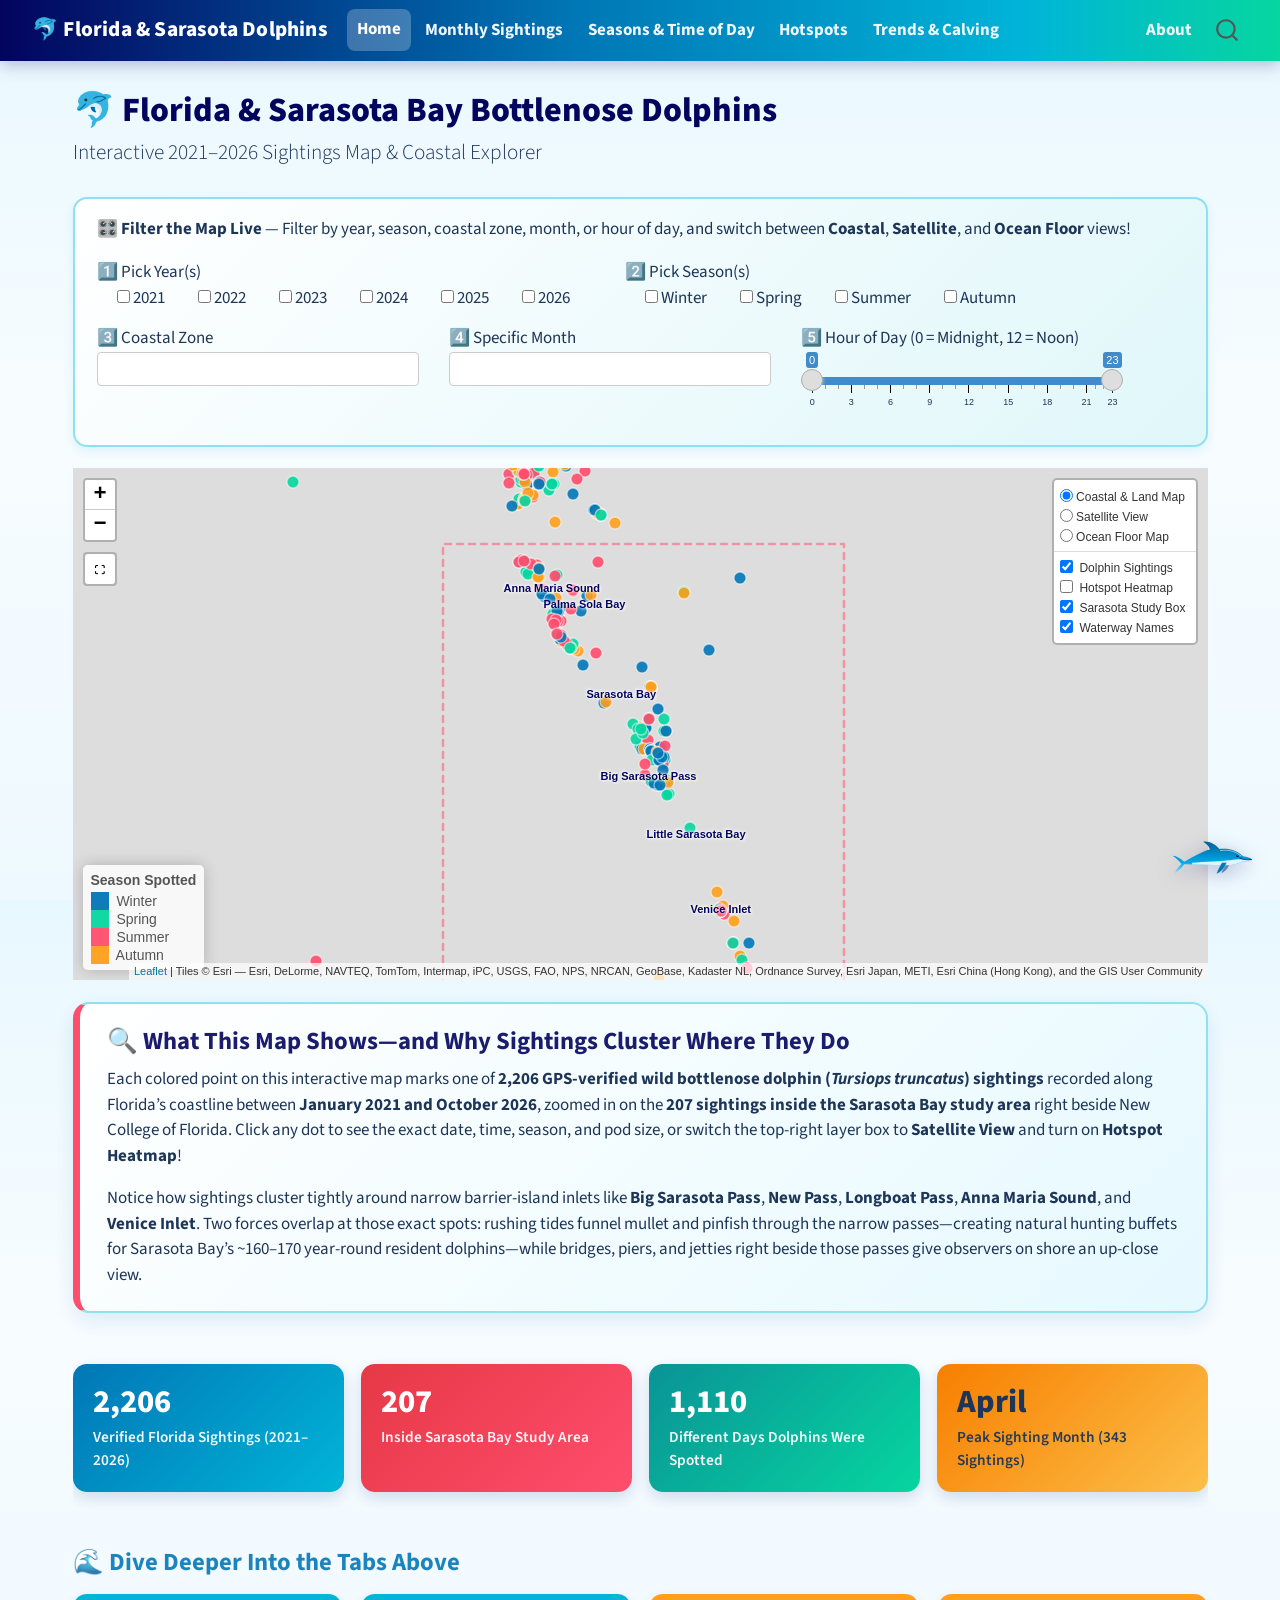
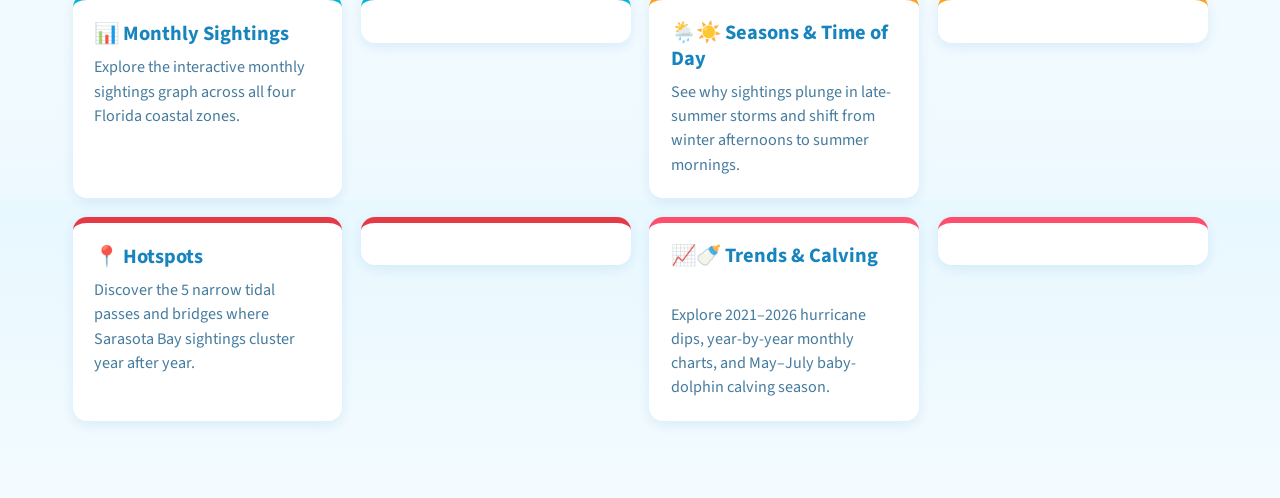
==== commit 786fe31e: "Built site for gh-pages" ====
--- a/index.html
+++ b/index.html
@@ -337,8 +337,8 @@
 </div>
 <div class="cell">
 <div class="cell-output-display">
-<div id="htmlwidget-53424083875c35cd8afc" style="width:100%;height:512px;" class="leaflet html-widget"></div>
-<script type="application/json" data-for="htmlwidget-53424083875c35cd8afc">{"x":{"options":{"crs":{"crsClass":"L.CRS.EPSG3857","code":null,"proj4def":null,"projectedBounds":null,"options":{}}},"calls":[{"method":"addSelect","args":["home_map"]},{"method":"addProviderTiles","args":["Esri.WorldTopoMap",null,"Coastal & Land Map",{"errorTileUrl":"","noWrap":false,"detectRetina":false}]},{"method":"addProviderTiles","args":["Esri.WorldImagery",null,"Satellite View",{"errorTileUrl":"","noWrap":false,"detectRetina":false}]},{"method":"addProviderTiles","args":["Esri.OceanBasemap",null,"Ocean Floor Map",{"errorTileUrl":"","noWrap":false,"detectRetina":false}]},{"method":"addRectangles","args":[26.85,-82.84999999999999,27.56,-82.3,null,"Sarasota Study Box",{"interactive":true,"className":"","stroke":true,"color":"#ff4d6d","weight":2.5,"opacity":0.5,"fill":true,"fillColor":"transparent","fillOpacity":0.2,"dashArray":"6,6","smoothFactor":1,"noClip":false},null,null,null,{"interactive":false,"permanent":false,"direction":"auto","opacity":1,"offset":[0,0],"textsize":"10px","textOnly":false,"className":"","sticky":true},null]},{"method":"addRectangles","args":[[27.48,27.24,27.24,27.51,27.63,27.63,27.6,26.88,27.06,27.06,26.79,27.09,27.3,27.27,26.88,27.57,27.21,27.33,27.51,27.63,27.3,27.27,27.51,27.33,27.45,27.63,27.42,27.48,27.03,27.39,27.45,27.09,27.33,27.6,27.48,27.57,26.76,27,27.42,27.6,27.51,27.36,26.91,26.82,27.36,26.76,27.6,26.85,27,27.51,26.91,27.42,27.48,27.6,27.39,27,27.48,27.42,27.03,27.12,26.94,26.97,27.57],[-82.70999999999999,-82.59,-82.56,-82.77,-82.77,-82.73999999999999,-82.73999999999999,-82.38,-82.44,-82.47,-82.28999999999999,-82.47,-82.59,-82.56,-82.34999999999999,-82.64999999999999,-82.53,-82.59,-82.73999999999999,-82.70999999999999,-82.56,-82.59,-82.64999999999999,-82.56,-82.70999999999999,-82.67999999999999,-82.67999999999999,-82.73999999999999,-82.47,-82.67999999999999,-82.67999999999999,-82.5,-82.61999999999999,-82.70999999999999,-82.67999999999999,-82.61999999999999,-82.28999999999999,-82.56,-82.70999999999999,-82.77,-82.47,-82.59,-82.41,-82.31999999999999,-82.64999999999999,-82.25999999999999,-82.67999999999999,-82.31999999999999,-82.44,-82.70999999999999,-82.38,-82.5,-82.64999999999999,-82.64999999999999,-82.59,-82.5,-82.53,-82.64999999999999,-82.44,-82.5,-82.38,-82.41,-82.70999999999999],[27.51,27.27,27.27,27.54,27.66,27.66,27.63,26.91,27.09,27.09,26.82,27.12,27.33,27.3,26.91,27.6,27.24,27.36,27.54,27.66,27.33,27.3,27.54,27.36,27.48,27.66,27.45,27.51,27.06,27.42,27.48,27.12,27.36,27.63,27.51,27.6,26.79,27.03,27.45,27.63,27.54,27.39,26.94,26.85,27.39,26.79,27.63,26.88,27.03,27.54,26.94,27.45,27.51,27.63,27.42,27.03,27.51,27.45,27.06,27.15,26.97,27,27.6],[-82.67999999999999,-82.56,-82.53,-82.73999999999999,-82.73999999999999,-82.70999999999999,-82.70999999999999,-82.34999999999999,-82.41,-82.44,-82.25999999999999,-82.44,-82.56,-82.53,-82.31999999999999,-82.61999999999999,-82.5,-82.56,-82.70999999999999,-82.67999999999999,-82.53,-82.56,-82.61999999999999,-82.53,-82.67999999999999,-82.64999999999999,-82.64999999999999,-82.70999999999999,-82.44,-82.64999999999999,-82.64999999999999,-82.47,-82.58999999999999,-82.67999999999999,-82.64999999999999,-82.58999999999999,-82.25999999999999,-82.53,-82.67999999999999,-82.73999999999999,-82.44,-82.56,-82.38,-82.28999999999999,-82.61999999999999,-82.22999999999999,-82.64999999999999,-82.28999999999999,-82.41,-82.67999999999999,-82.34999999999999,-82.47,-82.61999999999999,-82.61999999999999,-82.56,-82.47,-82.5,-82.61999999999999,-82.41,-82.47,-82.34999999999999,-82.38,-82.67999999999999],null,"Hotspot Heatmap",{"interactive":true,"className":"","stroke":true,"color":"#ffffff","weight":0.5,"opacity":0.5,"fill":true,"fillColor":["#FFD20F","#FFD20F","#FF9332","#FFC514","#ED324B","#E6273F","#590D22","#FFD20F","#FFEA00","#FFC514","#FFDE08","#F94461","#F33B56","#FF9332","#F94461","#FF6D59","#FFEA00","#FF8741","#FF7A4E","#FFC514","#FF7A4E","#FFB917","#FFEA00","#FFB917","#F33B56","#FFDE08","#FF6D59","#FFB917","#FFDE08","#FFEA00","#FFEA00","#FFB917","#FFEA00","#FFEA00","#FFC514","#FFEA00","#FFDE08","#FFEA00","#FF8741","#FFB917","#FFEA00","#FF9332","#FFEA00","#FFEA00","#FFDE08","#FFEA00","#FFEA00","#FFEA00","#FFEA00","#FFDE08","#FF9332","#FFEA00","#FFEA00","#FFDE08","#FFEA00","#FFEA00","#FFDE08","#FFEA00","#FFEA00","#FFEA00","#FFEA00","#FFEA00","#FFEA00"],"fillOpacity":0.45,"smoothFactor":1,"noClip":false},["<b>Hotspot Grid (2021–2026):<\/b> 3 sightings","<b>Hotspot Grid (2021–2026):<\/b> 3 sightings","<b>Hotspot Grid (2021–2026):<\/b> 8 sightings","<b>Hotspot Grid (2021–2026):<\/b> 4 sightings","<b>Hotspot Grid (2021–2026):<\/b> 16 sightings","<b>Hotspot Grid (2021–2026):<\/b> 17 sightings","<b>Hotspot Grid (2021–2026):<\/b> 25 sightings","<b>Hotspot Grid (2021–2026):<\/b> 3 sightings","<b>Hotspot Grid (2021–2026):<\/b> 1 sightings","<b>Hotspot Grid (2021–2026):<\/b> 4 sightings","<b>Hotspot Grid (2021–2026):<\/b> 2 sightings","<b>Hotspot Grid (2021–2026):<\/b> 14 sightings","<b>Hotspot Grid (2021–2026):<\/b> 15 sightings","<b>Hotspot Grid (2021–2026):<\/b> 8 sightings","<b>Hotspot Grid (2021–2026):<\/b> 14 sightings","<b>Hotspot Grid (2021–2026):<\/b> 11 sightings","<b>Hotspot Grid (2021–2026):<\/b> 1 sightings","<b>Hotspot Grid (2021–2026):<\/b> 9 sightings","<b>Hotspot Grid (2021–2026):<\/b> 10 sightings","<b>Hotspot Grid (2021–2026):<\/b> 4 sightings","<b>Hotspot Grid (2021–2026):<\/b> 10 sightings","<b>Hotspot Grid (2021–2026):<\/b> 5 sightings","<b>Hotspot Grid (2021–2026):<\/b> 1 sightings","<b>Hotspot Grid (2021–2026):<\/b> 5 sightings","<b>Hotspot Grid (2021–2026):<\/b> 15 sightings","<b>Hotspot Grid (2021–2026):<\/b> 2 sightings","<b>Hotspot Grid (2021–2026):<\/b> 11 sightings","<b>Hotspot Grid (2021–2026):<\/b> 5 sightings","<b>Hotspot Grid (2021–2026):<\/b> 2 sightings","<b>Hotspot Grid (2021–2026):<\/b> 1 sightings","<b>Hotspot Grid (2021–2026):<\/b> 1 sightings","<b>Hotspot Grid (2021–2026):<\/b> 5 sightings","<b>Hotspot Grid (2021–2026):<\/b> 1 sightings","<b>Hotspot Grid (2021–2026):<\/b> 1 sightings","<b>Hotspot Grid (2021–2026):<\/b> 4 sightings","<b>Hotspot Grid (2021–2026):<\/b> 1 sightings","<b>Hotspot Grid (2021–2026):<\/b> 2 sightings","<b>Hotspot Grid (2021–2026):<\/b> 1 sightings","<b>Hotspot Grid (2021–2026):<\/b> 9 sightings","<b>Hotspot Grid (2021–2026):<\/b> 5 sightings","<b>Hotspot Grid (2021–2026):<\/b> 1 sightings","<b>Hotspot Grid (2021–2026):<\/b> 8 sightings","<b>Hotspot Grid (2021–2026):<\/b> 1 sightings","<b>Hotspot Grid (2021–2026):<\/b> 1 sightings","<b>Hotspot Grid (2021–2026):<\/b> 2 sightings","<b>Hotspot Grid (2021–2026):<\/b> 1 sightings","<b>Hotspot Grid (2021–2026):<\/b> 1 sightings","<b>Hotspot Grid (2021–2026):<\/b> 1 sightings","<b>Hotspot Grid (2021–2026):<\/b> 1 sightings","<b>Hotspot Grid (2021–2026):<\/b> 2 sightings","<b>Hotspot Grid (2021–2026):<\/b> 8 sightings","<b>Hotspot Grid (2021–2026):<\/b> 1 sightings","<b>Hotspot Grid (2021–2026):<\/b> 1 sightings","<b>Hotspot Grid (2021–2026):<\/b> 2 sightings","<b>Hotspot Grid (2021–2026):<\/b> 1 sightings","<b>Hotspot Grid (2021–2026):<\/b> 1 sightings","<b>Hotspot Grid (2021–2026):<\/b> 2 sightings","<b>Hotspot Grid (2021–2026):<\/b> 1 sightings","<b>Hotspot Grid (2021–2026):<\/b> 1 sightings","<b>Hotspot Grid (2021–2026):<\/b> 1 sightings","<b>Hotspot Grid (2021–2026):<\/b> 1 sightings","<b>Hotspot Grid (2021–2026):<\/b> 1 sightings","<b>Hotspot Grid (2021–2026):<\/b> 1 sightings"],null,null,{"interactive":false,"permanent":false,"direction":"auto","opacity":1,"offset":[0,0],"textsize":"10px","textOnly":false,"className":"","sticky":true},null]},{"method":"addMarkers","args":[[27.375,27.505,27.485,27.275,27.205,27.113],[-82.605,-82.7,-82.655,-82.568,-82.502,-82.468],{"iconUrl":{"data":"[data-uri]","index":0},"iconWidth":1,"iconHeight":1},null,"Waterway Names",{"interactive":true,"draggable":false,"keyboard":true,"title":"","alt":"","zIndexOffset":0,"opacity":1,"riseOnHover":false,"riseOffset":250},null,null,null,null,["Sarasota Bay","Anna Maria Sound","Palma Sola Bay","Big Sarasota Pass","Little Sarasota Bay","Venice Inlet"],{"interactive":false,"permanent":true,"direction":"center","opacity":1,"offset":[0,0],"textsize":"10px","textOnly":true,"style":{"color":"#03045e","font-weight":"800","font-size":"11px","text-shadow":"1px 1px 3px #ffffff, -1px -1px 3px #ffffff"},"className":"","sticky":true},null]},{"method":"addCircleMarkers","args":[[26.65866,24.6569,27.48183,26.4544,26.49207,29.71896,27.26682,27.84532,26.5325,26.36685,25.11604,27.26542,27.77878,30.11914,30.14484,26.28947,27.53932,27.77711,26.0149,25.10623,27.64571,27.63132,26.47438,27.64818,29.72694,25.9,27.61365,27.61365,27.71001,26.43799,26.82614,25.8347,26.45087,26.45922,26.45306,28.2555,30.04596,25.87586,30.44066,27.87811,26.35327,26.43488,26.90973,26.43487,24.5347,26.02581,24.52999,27.97275,24.52749,26.09964,30.39926,24.5275,26.32231,25.14578,30.51795,24.52747,29.10623,25.79832,24.53003,24.53127,27.93668,26.46806,24.54491,25.14329,27.07228,25.10585,27.90212,25.14336,27.94021,30.30349,27.94848,25.20607,27.72489,30.4046,27.72492,27.53786,27.90749,27.07253,26.8107,27.11367,27.25523,28.06415,30.39416,27.31323,30.18152,27.6664,27.72605,28.03268,27.63391,27.292,27.75985,26.52692,25.85395,26.54725,28.90858,26.34171,25.8238,26.17496,25.99592,27.77637,28.7845,27.77831,27.61362,26.88144,26.45891,26.43294,26.22189,25.97657,26.88144,30.34814,27.80026,26.88144,25.95406,26.42963,27.98483,27.63384,30.36428,27.61361,27.61361,25.15414,25.96125,27.93997,27.9401,26.4969,26.44578,26.43265,26.01479,30.3307,30.32647,24.7677,26.289,27.94748,26.42198,27.94768,27.6132,27.59462,26.90643,27.21291,27.94148,29.94796,29.94796,27.26547,27.96598,27.9657,27.61344,30.32897,27.6351,25.81048,30.00086,27.33443,25.1481,26.45816,27.52493,30.06976,29.99879,30.38568,29.99888,25.97951,29.30885,27.94087,30.00086,28.17901,30.06976,27.63239,29.89889,27.94789,30.06976,29.99879,25.94423,27.61348,30.00205,29.99888,30.38961,26.098,30.00265,29.89829,30.00205,30.06976,24.95711,25.84492,27.64514,24.53303,27.92092,26.72855,24.55305,26.45879,27.89619,27.82632,27.96348,27.77945,27.75957,26.36061,29.64399,25.92005,30.38355,24.54789,30.07755,27.93441,30.30063,26.16395,30.40939,30.38328,26.55501,25.93204,30.37608,30.39543,26.42629,27.31143,27.78427,27.96499,27.77165,28.56825,26.62656,27.94822,25.949,25.90882,25.80913,26.39165,30.37756,28.52034,27.34597,27.8891,30.32903,30.35072,27.11275,27.88947,30.27715,30.11421,27.88909,27.8891,28.43411,27.78898,26.90582,27.88908,26.34667,29.13707,27.88907,27.97319,27.73589,27.8891,27.88995,27.88947,27.88944,26.40356,27.77271,25.81908,27.78587,30.13345,27.53995,27.97427,27.78491,28.15709,29.63992,30.33187,25.91185,30.51198,29.11055,29.13391,30.06976,27.2768,27.2777,25.80971,25.1546,26.66219,25.11913,27.53784,27.68721,27.68625,27.6844,27.68625,27.68485,27.68681,30.39329,30.39663,30.38621,27.64385,30.45714,27.33105,27.77853,24.56119,30.38608,27.64434,27.97759,30.28814,27.46601,25.98582,26.59383,30.3936,30.39151,27.11311,27.72537,27.95969,26.13088,27.77401,27.64886,27.7775,26.40636,26.49768,27.43776,26.66691,30.37308,27.97657,30.16811,30.16811,27.93604,26.59338,27.6666,25.13416,25.174,25.17477,25.15316,27.77912,29.67181,24.81472,27.9527,30.39213,26.81464,26.45669,27.50412,29.67174,30.33997,25.98549,30.30352,24.57887,27.70937,27.59575,27.61593,28.20361,25.96307,27.64621,27.61613,30.39891,30.29615,27.67689,27.69195,26.03769,28.90748,30.3795,27.87497,27.90102,29.90278,30.37421,30.34802,27.97756,29.1205,30.3787,29.71783,27.11352,30.12064,28.56825,27.76729,27.42938,30.51198,24.56713,29.83048,27.72001,27.33427,30.12388,30.32213,27.336,30.37898,25.15086,28.36155,30.15,30.3364,26.39571,27.46808,26.48275,30.51198,30.47164,27.05618,30.32129,27.78764,27.78716,27.78698,30.07868,26.56727,25.87844,24.56967,27.41253,27.87578,26.62889,25.87136,25.86396,30.27341,28.06936,26.62997,27.31016,25.92549,28.86781,24.9146,27.78987,25.7303,24.5644,30.33284,27.95134,27.63434,30.27804,26.40193,25.11055,25.97527,30.30679,27.84462,27.47819,30.38318,28.53474,27.76055,29.09795,30.33044,25.97587,27.30484,27.76172,27.79263,25.91377,27.67524,27.67524,27.31011,27.71473,29.11546,29.13441,27.71148,26.47769,26.10769,26.02555,27.65438,26.47869,25.11392,30.36435,30.1641,30.17343,30.16371,30.16302,30.40507,30.42957,30.26177,30.35822,30.46848,30.4575,27.96553,27.43537,30.08425,30.32494,28.14443,28.0735,27.71108,28.15609,27.33204,27.69157,27.4737,25.7805,26.49318,25.87047,27.64895,26.0983,30.27788,27.78444,27.11311,30.10396,27.78444,27.78444,26.03019,25.75302,25.8703,28.89049,26.8877,26.12502,30.29091,27.33982,27.63493,25.75055,25.22028,27.98279,27.65458,28.9064,28.9064,28.88527,25.82259,30.37554,27.69663,28.15753,27.33407,27.98381,27.11363,27.25394,30.08173,28.88982,28.30155,27.84217,25.11915,26.37686,26.37906,30.25114,27.5224,26.44051,28.15625,25.93547,26.42155,26.55484,30.06831,26.4386,26.53774,26.56594,29.69828,29.69622,26.46367,27.76033,26.02378,26.01133,25.91827,25.91827,27.76143,25.90164,25.91827,25.90164,25.91827,25.90164,26.01528,25.90164,25.90164,26.43125,25.90164,25.91827,26.02573,26.02378,25.91799,25.90794,25.90164,26.02722,25.91827,25.90794,26.01072,26.02294,25.90164,25.91799,26.03081,26.89127,26.89127,26.89127,26.89127,25.90936,26.10467,26.89127,27.98172,27.62538,26.4317,30.52433,27.63301,27.77721,27.64277,27.90655,27.72547,27.94736,27.78408,25.97575,30.43846,25.84835,27.61347,25.78531,30.15154,26.37903,30.10707,26.9367,30.3772,30.36667,29.13424,27.77494,25.89614,27.32182,27.79752,24.56663,30.21999,26.3354,27.95683,28.05191,30.23127,27.6502,26.43958,26.93048,25.00772,27.76721,27.10837,25.9063,26.21034,27.96005,26.49998,25.73549,30.29195,30.30878,28.21121,30.39162,26.49857,26.4983,30.26375,30.30455,30.26403,27.73236,27.47602,30.31667,30.39348,30.39401,27.26756,27.63895,30.32894,28.53388,27.65032,27.64443,25.88157,27.75862,30.22178,30.42716,25.85871,27.93503,26.46691,27.87197,25.86287,30.37128,26.51742,29.66095,25.06755,30.2803,25.91211,30.33087,30.34556,27.65176,27.46837,24.537,30.26831,27.48055,28.25378,30.26557,27.85206,24.85892,27.32031,24.7676,24.76744,25.85168,25.8991,27.95324,27.93253,24.87525,27.71166,27.94988,27.95047,30.38413,30.13588,27.61358,27.61361,26.47023,26.21845,30.37289,30.12644,27.97206,25.79744,27.7586,27.50419,24.53418,27.96361,24.64812,28.17946,26.43725,30.12561,30.31179,26.43726,30.28053,28.82618,30.12539,29.15001,27.97765,26.43434,26.02289,27.96558,30.18263,27.90716,26.009,30.11931,27.73622,29.13592,28.09641,30.38937,27.97518,30.39143,24.62913,24.62865,27.58461,27.93505,24.71351,27.09958,27.899,30.25807,27.61958,27.30972,30.12374,27.84423,30.38314,27.6422,30.38322,30.38372,27.7354,26.50448,26.49067,26.50448,26.17736,26.50448,26.76182,27.64704,25.81179,25.91411,25.82739,27.0288,27.59535,27.72143,28.05392,27.59535,26.44108,27.96708,27.44148,28.36146,28.36146,29.13858,28.89203,27.51898,27.80365,30.29863,27.77982,26.38907,27.77907,27.51981,27.75549,24.60087,27.68437,27.68466,27.65691,27.60797,27.60797,30.30039,29.13308,27.60797,25.12054,30.30079,30.08533,30.23097,30.22318,30.30112,25.83623,27.79685,27.49669,28.03382,27.95241,27.30882,25.8637,25.30296,27.31201,26.49625,29.89389,29.89399,26.16046,25.09259,29.89415,27.51787,25.82967,27.63275,25.96645,24.71282,25.22775,27.93946,25.46407,26.44392,30.32902,25.86707,27.77087,27.11505,27.46595,27.49532,27.9864,27.63782,25.99542,25.76721,27.75515,27.76713,25.84141,27.38313,28.90802,27.93934,25.86769,27.8986,26.9299,27.90689,27.35872,25.9169,26.62058,26.30567,27.49893,26.89977,27.7828,27.64655,28.05191,27.44424,25.6755,26.50383,27.71129,26.50764,25.09262,25.85207,25.86795,25.85207,25.86795,25.86795,25.85207,25.86795,25.86795,25.86795,25.86795,25.86795,25.86795,26.90997,27.95729,26.40162,25.998,25.99785,25.76965,26.49391,26.84875,25.76965,27.76208,26.28303,30.28161,27.71079,26.27004,30.28675,27.36507,26.01336,26.01367,26.01321,27.26978,27.33105,26.01349,26.01349,26.01349,26.01349,26.01349,30.28011,26.90609,27.77015,27.38396,27.97789,27.96051,27.63384,26.36372,26.76487,27.78503,27.9587,27.51152,27.51249,27.50823,27.50754,27.61981,27.70097,27.61364,27.77557,30.30401,30.38631,25.91861,26.85198,27.70926,30.27014,26.48002,27.96574,28.91083,26.70674,30.32486,26.47822,25.90501,25.82584,27.95895,25.12228,30.33277,27.63502,27.43279,29.72949,28.06053,27.70584,27.43317,30.32651,27.43565,24.62892,28.01265,25.90992,30.32729,30.0808,27.79368,25.85871,30.32128,27.01062,29.94186,30.39201,30.39509,25.75494,27.78544,27.77946,27.95556,25.12183,27.46472,28.78017,30.37698,29.67114,25.83416,26.48305,27.70987,27.8945,29.13657,28.12229,27.80723,25.19885,25.91277,25.0468,25.85502,26.5003,30.43642,27.91059,25.91392,27.88669,27.63829,27.99574,25.7724,26.51619,26.48271,27.52219,25.90341,25.82196,30.26707,26.46244,24.57303,30.37719,27.07296,26.92635,26.96696,27.96238,27.61335,27.965,25.91049,25.90932,27.965,27.96497,27.97005,25.75468,26.90997,27.78927,26.33523,25.10651,28.00704,27.71346,29.20636,28.92657,27.97547,27.97317,27.87136,30.14348,30.22339,30.12067,30.06715,30.0449,30.38244,30.34019,30.13813,30.45194,26.38418,27.80958,30.16864,30.16869,27.76713,25.77471,25.9878,27.76713,25.77487,25.90809,27.53414,27.11311,30.39084,26.45689,30.16783,26.40039,30.04989,26.09495,26.09238,25.14082,27.64359,24.95135,30.27891,30.28909,27.4663,26.9953,29.7643,28.5689,27.5667,24.5487,24.7467,27.4663,29.2439,28.4317,26.5206,26.59883,27.74129,30.37617,27.11492,30.37621,27.82914,30.37713,30.37721,28.531,28.9076,25.19742,24.57076,30.31386,30.28004,30.31386,28.05191,26.92729,28.88488,27.51993,28.92399,27.46533,30.31486,30.31486,26.89873,24.86299,30.11965,29.2896,28.9834,29.6478,28.1794,28.5645,28.4075,29.1306,28.5817,27.955,27.792,28.3333,29.0176,29.1154,29.6152,27.9581,29.5191,27.1422,29.7549,27.9871,28.5285,28.9631,28.1213,28.4887,27.1343,29.0282,28.3091,28.553,28.4914,27.6742,27.3995,28.137,28.2018,29.1568,28.157,28.9759,28.0996,29.6754,28.1439,27.9527,27.9846,27.132,28.3246,29.5289,29.7732,28.0815,25.89483,30.25448,28.36138,25.80269,24.54178,27.77336,25.81857,29.1346,30.07734,27.89638,27.95647,27.71021,26.39128,27.5346,26.69649,30.39819,25.0699,25.80989,28.90546,26.3793,27.79674,27.84312,27.78567,28.91424,30.32383,27.92698,28.90848,28.91343,27.788,30.27778,25.7503,28.91768,27.79135,25.76431,28.9211,27.78659,30.32802,25.8867,25.97271,30.37379,24.58682,26.44633,27.49363,26.98594,27.77416,30.11661,26.48971,30.13088,30.11758,30.11732,30.11761,30.11833,30.33163,30.11751,30.35311,25.67729,28.77723,25.88481,25.87207,27.47256,27.46413,27.46365,27.46883,28.04859,28.36139,26.48853,26.19642,26.5225,28.16433,26.48865,27.53058,25.85985,27.77173,28.86781,25.76165,25.81288,25.80988,27.43159,26.46473,25.21364,27.91895,26.08723,30.32896,30.10595,26.45142,27.85936,27.85788,28.00559,26.45091,28.57146,26.91533,26.49645,27.78046,26.42726,26.56913,28.89228,27.89604,26.23489,26.70593,28.80835,30.07292,26.68495,26.92216,28.362,27.88969,25.3021,25.85735,27.98033,27.89371,27.88662,27.77779,28.00272,28.16688,27.71296,27.88568,27.70985,29.8267,25.87298,27.476,25.87286,26.6957,27.45093,27.30934,27.3084,27.71122,27.79748,27.38476,26.21471,27.69264,30.07747,27.78339,27.30904,27.38488,28.90901,27.26531,30.5012,27.43058,26.51802,27.30661,27.77799,25.82741,27.30656,27.30654,29.03141,27.92431,27.94939,27.30658,27.87164,28.05293,27.30652,30.37341,28.02482,27.76193,27.75891,27.76117,25.74839,27.80722,29.13393,27.73058,27.47779,25.0746,27.49633,27.94013,27.68682,28.89502,27.89371,27.63782,27.78912,27.61348,29.8316,25.8097,24.68921,25.3054,26.05587,26.11784,25.11243,27.80232,30.33599,26.12625,27.80232,25.83107,27.80232,30.33792,30.42357,27.80232,24.66024,30.4021,27.78477,27.80224,27.80193,27.78508,25.84469,25.13692,24.92778,28.48843,27.73824,25.3077,27.6762,30.0982,30.26398,27.77011,30.43163,24.91833,27.2712,27.2962,25.18382,25.13511,24.55691,24.66568,30.07835,27.87585,27.61354,30.40108,27.53843,30.27738,26.12049,27.80256,25.82375,25.82189,25.84288,27.71175,25.97849,30.50271,30.23187,30.1916,30.14813,30.44971,30.41532,30.45227,30.42285,30.22809,30.30265,27.78413,25.81883,26.49205,27.73008,27.78228,27.44852,27.96462,27.97285,26.10262,27.6482,27.61559,24.9445,28.09499,30.38301,27.78264,28.07451,27.93695,26.92966,25.12464,30.12885,28.83113,25.0838,27.61363,27.97078,30.1305,30.19101,27.76228,27.44851,26.71798,27.71431,28.2372,28.021,29.1811,28.5422,25.4419,25.2841,25.21571,25.21571,25.01305,25.21571,25.13695,25.21571,25.13695,25.01305,25.13695,25.01305,25.13695,25.21571,25.01305,25.01305,25.13695,25.21571,25.21571,25.01305,25.01305,25.21571,25.13695,25.01305,25.01305,25.21571,25.01305,25.01305,25.01305,25.21571,25.13695,25.21571,25.01305,25.21571,25.01305,25.01305,25.01305,25.21571,25.01305,25.13695,25.21571,25.21571,25.13695,25.13695,25.13695,25.01305,25.01305,25.21571,25.21571,25.01305,25.01305,25.13695,25.21571,25.01305,25.21571,25.01305,25.21571,25.13695,25.01305,25.01305,25.13695,25.21571,25.21571,25.01305,25.01305,25.13695,25.13695,25.21571,25.13695,25.13695,25.13695,25.21571,25.21571,25.01305,25.01305,25.01305,25.21571,25.01305,25.01305,25.01305,25.21571,27.8926,28.7156,26.21075,26.88145,27.72325,25.03017,30.39455,30.35706,30.10488,27.05186,30.3848,26.28841,27.43269,28.89483,29.13804,27.1116,27.11101,26.763,27.34595,27.71473,28.47706,30.13494,30.07815,29.13633,27.59714,27.63423,30.13798,25.76329,30.31475,30.39596,30.18683,29.67354,29.13527,30.38469,26.47702,29.14231,27.46563,27.29542,27.30259,27.46427,25.81012,30.06629,26.5388,25.6005,26.5986,27.46838,24.56314,24.69064,30.32803,27.29106,30.31283,28.06706,27.53745,29.81548,29.81511,26.09364,27.80259,27.99456,27.69072,30.39819,28.22787,28.07815,30.16856,30.23092,30.20664,27.46665,30.39142,27.77106,27.46164,27.46407,27.46378,27.82371,27.05006,27.96598,27.88982,26.87333,30.14415,30.38894,28.4918,29.8928,28.173,27.46148,30.38924,29.13359,30.37949,25.17061,26.91617,25.90323,27.8756,27.77874,27.84694,27.96707,29.93056,27.98469,27.84289,26.91609,27.69864,30.38147,28.534,30.26691,30.38054,30.39049,30.28613,30.28613,30.34292,27.71169,27.71123,27.71164,30.34078,27.76118,27.59735,25.8714,27.59793,27.72122,28.90858,28.92049,27.63464,27.71131,27.71025,25.82341,27.69712,30.63171,27.67345,27.78729,24.59267,29.0017,27.84669,29.94875,24.99321,27.77822,27.98027,30.11227,30.15472,24.59267,30.26898,26.6122,26.6124,30.6532,30.63606,27.76238,27.71253,27.80011,27.77993,25.94187,27.77732,27.71023,26.096,27.11723,25.27703,27.78315,27.61158,25.18268,25.05681,25.05993,27.11173,27.61377,27.6477,27.49684,30.32943,30.07202,29.12049,28.90907,27.60048,27.6054,27.95019,27.77581,28.51971,26.52187,27.95229,27.95229,26.52758,27.77395,27.71174,29.10461,27.80673,25.9485,27.79724,27.49244,30.37797,25.83308,27.76338,28.29161,28.29429,27.78869,27.80199,30.36691,30.24863,30.3251,30.36629,30.26354,29.81268,30.32417,30.38157,26.68607,27.84396,24.69997,27.76083,27.95058,26.85217,27.78039,27.11366,26.25363,26.92399,26.54035,30.38221,29.70912,29.70912,29.70912,29.70912,29.70912,29.70912,26.48883,28.90748,25.80115,27.3357,30.32971,26.22185,28.06511,27.96272,27.96272,27.88523,27.7676,30.32881,26.1744,27.96215,27.77386,24.96553,26.94113,30.28254,28.15889,28.06152,29.70912,29.70912,26.30169,27.80147,27.97739,30.07416,28.00124,28.53507,26.60375,27.8616,27.78523,27.61345,27.40898,27.52848,30.49707,26.13172,27.78446,26.04985,26.45239,26.45205,27.96638,24.56919,26.55521,24.86244,30.32281,27.76202,27.92767,25.78769,27.97544,27.71123,29.13078,27.32861,30.35022,27.82099,29.70912,25.97458,27.00761,27.34597,30.51686,26.4524,27.27015,27.43745,27.78466,28.8904,26.716,29.71647,27.50056,26.55531,25.07579,27.45829,27.2962,27.86393,27.77845,28.60818,25.79528,27.59445,27.59439,26.45113,25.77163,25.12485,27.77974,25.75121,24.88872,26.70271,29.93783,29.1355,29.7031,29.7031,29.7031,30.39894,29.13974,25.96442,30.13778,27.77771,27.75396,26.43582,30.37957,28.46188,27.7976,25.95354,25.87014,27.76552,26.71067,27.30485,27.78916,27.98132,26.45219,27.4325,28.08553,25.83345,30.37941,30.13896,28.36894,27.68289,27.67556,27.64375,24.56919,25.76563,26.55121,30.38744,30.2726,30.26231,30.25119,30.19678,30.38885,30.34663,30.38684,27.92308,27.78401,24.62588,25.86226,26.2908,25.35143,28.09182,28.13801,24.68516,26.43314,30.37755,30.32743,30.38266,30.31744,26.13172,26.4435,27.53826,27.4373,27.42702,28.17305,25.38529,30.33626,27.29159,30.27483,27.042,30.09435,25.91244,30.29695,27.0726,27.63502,24.71216,28.58959,28.56867,28.56851,27.87431,27.11152,27.40362,27.40328,27.48793,27.55735,27.46838,27.38075,27.87904,27.11286,27.11172,27.76706,26.52148,24.58596,25.01478,27.44174,30.38592,27.76182,28.36205,28.48076,27.15559,27.16578,27.99056,27.95058,27.89514,27.8377,28.05094,30.36061,30.30141,27.44886,27.97207,26.57656,28.92059,28.92015,27.71473,27.97435,30.39105,27.87678,27.26978,27.81618,27.81273,27.8078,27.80942,27.81502,27.82241,25.82711,27.94875,27.87545,30.37729,26.487,26.41152,27.61346,30.37573,30.36941,30.50093,30.32412,25.78574,27.3663,27.62206,27.78092,27.59697,27.13457,27.33669,27.34799,27.33418,27.34147,27.90095,28.90248,28.81439,30.02293,29.09927,30.53319,28.90896,27.97826,27.30615,30.1452,25.11871,28.15668,27.64436,30.38371,25.20548,24.6263,29.10677,30.07428,30.07222,27.69719,27.93172,26.94566,29.77454,27.38522,27.99117,28.36136,27.63275,28.90976,30.01993,27.87468,28.90904,26.70554,27.8423,27.26805,26.19731,26.17505,30.45498,24.63384,27.70999,30.17598,30.19163,30.13584,30.15498,30.28945,30.28263,30.19109,30.20119,30.13523,30.14177,30.13882,30.15841,25.81547,28.07644,27.26542,26.66257,26.09777,26.86522,25.8188,27.60095,26.56553,27.7793,25.94061,24.9688,24.61575,25.41038,26.09547,27.67822,29.33237,24.59054,26.28964,26.45481,26.38559,27.71804,26.39308,27.87502,26.39108,26.4671,27.44581,27.80697,30.09973,25.91853,27.70369,28.90808,26.91523,26.47966,26.40273,26.11368,30.12383,30.36929,26.45193,27.43312,25.93904,30.22897,27.63282,27.63282,30.30155,26.45059,30.38594,30.37628,25.90044,27.77991,29.67077,27.78693,27.79931,27.7902,26.13146,27.33441,24.56944,24.56982,24.569,25.90597,27.07245,27.6123,26.16133,30.17607,29.97861,26.43871,26.47494,26.04935,26.91777,30.2697,25.76752,25.76752,25.76752,25.76752,25.76752,25.76752,26.45012,25.83683,25.76752,26.29862,25.76752,25.76752,24.56435,25.76752,25.76752,25.91033,30.20578,28.70621,24.55081,30.39294,26.64063,27.99206,30.42375,30.45729,30.41914,30.4273,30.44637,30.31698,30.31541,30.42205,30.29996,30.33027,30.28557,30.26598,30.38947,27.78397,24.74336,27.5945,26.13123,26.18308,26.40247,30.4171,25.65982,26.98204,26.45021,30.21262,26.64063,27.78536,27.98271,30.4483,30.33297,30.19455,30.40844,30.44656,30.35187,30.31235,30.32356,30.35264,30.3272,30.33705,30.31152,27.31273,30.3263,30.31431,30.31945,30.39461,26.4762,27.98268,27.98268,27.50256,26.70096,30.39375,27.50286,27.5894,27.56988,27.66393,27.78487,26.52562,26.55163,26.9307,30.33446,30.36993,30.33555,26.13283,30.27748,27.67676,30.39402,28.30614,26.81385,27.34597,29.00344,25.68626,26.28169,25.08893,27.44978,27.54535,27.54884,27.59803,27.38428,27.38677,27.38317,27.54954,27.8943,30.09604,27.95847,27.80017,28.35945,26.59468,30.39202,27.76557,27.38443,27.66154,27.64443,27.64443,26.9379,25.14438,24.56348,27.28874,27.21162,27.35926,27.39325,27.38989,27.21627,29.04109,29.04109,30.13147,30.3937,26.45487,30.6983,28.2082,28.1912,27.89889,27.38466,25.1125,27.38474,30.2697,27.47984,27.47411,27.47279,27.47536,27.47872,27.63577,27.58989,27.47749,27.8575,27.47601,27.85203,26.40199,25.552,25.6217,25.5676,28.8441,25.6502,25.5833,28.7944,27.89895,25.90941,27.65555,28.03419,30.23092,30.32984,30.33153,27.89582,30.37946,27.97163,27.90232,30.3849,27.50025,25.93974,26.09117,27.99885,27.98399,27.95173,27.58578,27.88045,25.93673,28.1087,27.89894,27.7795,27.76919,25.8581,25.96849,27.78364,25.42884,28.91156,27.93215,25.81615,26.45886,24.5491,27.70443,30.03569,26.45918,25.81472,26.43454,27.84185,27.83612,27.95592,24.53369,27.77373,30.29472,29.70434,26.57118,25.99122,26.13155,26.4571,26.26391,26.54764,24.57518,26.39143,27.3001,30.38586,29.20781,27.79327,27.29611,27.29602,27.29574,27.30032,25.84839,26.15885,30.3655,27.28407,27.30457,25.97199,30.3895,25.12878,30.38161,30.42453,30.43406,30.42094],[-82.21737,-81.28176000000001,-82.68940000000001,-82.01597,-82.05217,-84.73983,-82.56133,-82.83934000000001,-82.038,-81.82003,-81.08431,-82.55283,-82.62485,-85.72971,-85.76025,-81.82888,-82.74221,-82.62631,-81.75866000000001,-81.00659,-82.74308000000001,-82.73542,-81.96791,-82.74566,-84.73981000000001,-81.68398000000001,-82.73931,-82.73931,-82.72301,-82.08346,-82.07693999999999,-81.41643999999999,-82.01248,-82.15761999999999,-82.01313,-82.75699,-85.89991000000001,-81.5382,-86.59115,-82.46047,-81.85431,-81.90513,-82.35185,-81.90509,-81.83392000000001,-81.7321,-81.8389,-82.83216,-81.84242999999999,-81.80265,-86.23071,-81.84244,-81.84267,-80.92353,-86.4986,-81.84245,-83.06095999999999,-81.43170000000001,-81.83889000000001,-81.83753,-82.82401,-82.02701,-81.81135,-80.92357,-82.43019,-80.98853,-82.4453,-80.92319999999999,-82.45999999999999,-87.50899,-82.46604000000001,-80.35393000000001,-82.6961,-86.51752999999999,-82.74424,-82.74642,-82.43966,-82.45115,-82.28310999999999,-82.46896,-82.54076000000001,-82.83293999999999,-86.51504,-82.58060999999999,-85.7885,-82.76042,-82.74630000000001,-82.81513,-82.71858,-82.54761999999999,-82.63127,-82.19401999999999,-81.50978000000001,-81.94741999999999,-82.69137000000001,-81.85045,-81.43383,-81.81251,-81.75138,-82.62683,-82.73509,-82.62502000000001,-82.7393,-82.32728,-82.15778,-82.04939,-81.81845,-81.71055,-82.32728,-87.21061,-82.60803,-82.32728,-81.75075,-82.11190999999999,-82.84217,-82.7186,-87.07017999999999,-82.73894,-82.73894,-80.92218,-81.75279,-82.46031000000001,-82.45847000000001,-82.04259999999999,-82.02382,-81.90866,-81.75843,-87.20733,-87.16569,-80.94605,-81.82707000000001,-82.46747000000001,-82.08217,-82.46265,-82.73829000000001,-82.6341,-82.13209000000001,-82.51176,-82.4579,-84.3395,-84.3395,-82.55696,-82.82521,-82.82465999999999,-82.73824999999999,-87.31287,-82.74392,-81.46075,-84.19835,-82.57308999999999,-80.92206,-81.95661,-82.73733,-84.17175,-84.35226,-86.50583,-84.35096,-81.74647,-83.15044,-82.45632999999999,-84.19835,-82.80271,-84.17175,-82.69766,-84.20095000000001,-82.46263,-84.17175,-84.35226,-81.73305999999999,-82.73911,-84.19972,-84.35096,-86.48362,-81.78731999999999,-84.19767,-84.20368999999999,-84.19972,-84.17175,-80.57568999999999,-81.3862,-82.72771,-81.97015,-82.44689,-82.18613999999999,-81.78888999999999,-81.95025,-82.44179,-82.96133,-82.83471,-82.62421000000001,-82.76900999999999,-81.85903999999999,-84.93178,-81.64397,-86.47445999999999,-82.64671,-84.18268999999999,-82.46701,-87.58798,-81.81261000000001,-86.29559999999999,-86.51143,-82.00588,-81.65376000000001,-86.86299,-86.51741,-81.89373999999999,-82.55038999999999,-82.78215,-82.82755,-82.76208,-82.65711,-82.22647000000001,-82.46268000000001,-81.74278,-81.72913,-81.36315999999999,-81.88378,-86.86207,-82.66898,-82.56726999999999,-82.43622000000001,-86.17897000000001,-87.42551,-82.46845999999999,-82.43675,-87.56692,-85.72754,-82.43617,-82.43624,-82.67233,-82.77914,-82.32974,-82.43613999999999,-81.84204,-83.02947,-82.43597,-82.84524,-82.71154,-82.43622000000001,-82.43689999999999,-82.43675,-82.43685000000001,-81.89283,-82.75279,-81.3854,-82.77930000000001,-85.72777000000001,-82.7439,-82.83362,-82.77936,-82.83575999999999,-84.90727,-87.30414,-81.72936,-86.48090999999999,-83.04709,-83.02551,-85.74408,-82.57252,-82.57267,-81.36345,-80.92473,-82.15564999999999,-80.42001,-82.63782,-82.71834,-82.71692,-82.71849,-82.71692,-82.71819000000001,-82.71693,-86.59287,-86.52275,-86.55338999999999,-82.74737,-86.40808,-82.54497000000001,-82.62508,-81.81046000000001,-86.49818999999999,-82.74563999999999,-82.83132999999999,-87.50275999999999,-82.69535999999999,-81.74767,-82.203,-86.51867,-86.59316,-82.46903,-82.74811,-82.8192,-81.80750999999999,-82.62555999999999,-82.65564000000001,-82.62763,-81.87617,-82.05576000000001,-82.67868,-82.22002000000001,-87.17604,-82.8192,-85.79273000000001,-85.79273000000001,-82.8455,-82.0757,-82.73238000000001,-80.38993000000001,-80.34466999999999,-80.34524,-80.46865,-82.62477,-85.00255,-80.77558999999999,-82.8309,-86.59308,-81.75754999999999,-81.95421,-82.71447999999999,-85.33205,-86.455,-81.74764999999999,-87.54688,-81.78697,-82.68751,-82.63612999999999,-82.73761,-82.84923000000001,-81.69490999999999,-82.72620000000001,-82.72692000000001,-86.52198,-87.43228000000001,-82.68331000000001,-82.69129,-81.77312000000001,-82.69038,-86.854,-82.53076,-82.84932000000001,-85.98820000000001,-86.51137,-86.4452,-82.83163999999999,-83.04770000000001,-86.8648,-85.3875,-82.46735,-85.73665,-82.65703000000001,-82.62841,-82.66567999999999,-86.48090999999999,-81.80674999999999,-84.57662000000001,-82.74226,-82.57893,-85.72280000000001,-87.45626,-82.58183,-86.41930000000001,-80.89892999999999,-82.71128,-85.7491,-87.46601,-81.85411000000001,-82.69199,-82.18389999999999,-86.48090999999999,-86.43492000000001,-82.44271999999999,-87.46066999999999,-82.77745,-82.77818000000001,-82.77837,-84.18696,-82.12014000000001,-81.58456,-81.85531,-82.65899,-82.58917,-82.06752,-81.55222999999999,-81.38779,-87.5564,-82.80509000000001,-82.06699,-82.57519000000001,-81.73242,-82.66534,-80.63182,-82.6173,-81.36127,-81.81243000000001,-87.29267,-82.83933,-82.7186,-87.55172,-81.8884,-80.92344,-81.73894,-87.38854000000001,-82.83837,-82.66106000000001,-86.47731,-82.65046,-82.6319,-83.07241,-87.29437,-81.74721,-82.55174,-82.63590000000001,-82.40373,-81.72906,-82.68947,-82.68947,-82.57771,-82.68647,-83.06010000000001,-83.0338,-82.69119000000001,-82.18603,-81.78624000000001,-81.73257,-82.68192999999999,-82.01309000000001,-80.9453,-80.36893000000001,-80.29525,-80.30762,-80.24635000000001,-80.25545,-80.36125,-80.37201,-80.13815,-80.11098,-80.29824000000001,-80.29722,-82.7959,-82.67589,-84.18352,-87.18082,-82.83853000000001,-82.82737,-82.69104,-82.76127,-82.54691,-82.73842999999999,-82.69938999999999,-81.36176,-82.17587,-81.38163,-82.74489,-81.79618000000001,-87.56381,-82.78230000000001,-82.47111,-85.66755000000001,-82.78230000000001,-82.78230000000001,-81.74075999999999,-81.42885,-81.57212,-82.63927,-82.33614,-81.79088,-87.52459,-82.59031,-83.05641,-81.31271,-80.93298,-82.83172999999999,-82.71845,-82.9893,-82.9893,-82.66359,-81.44687999999999,-86.36574,-82.73511000000001,-82.76742,-82.58304,-82.83557999999999,-82.47152,-82.54328,-84.18142,-82.59298,-82.71245999999999,-82.6109,-80.91911,-81.89915999999999,-81.86836,-87.37031,-82.73459,-82.03342000000001,-82.76579,-81.70354,-82.08217999999999,-82.19396999999999,-85.7457,-82.03548000000001,-82.17515,-82.1692,-84.76734,-84.76367999999999,-82.16548,-82.63625999999999,-81.73703,-81.75078000000001,-81.65311,-81.65311,-82.63522,-81.6671,-81.65311,-81.6671,-81.65311,-81.6671,-81.74326000000001,-81.6671,-81.6671,-82.18724,-81.6671,-81.65311,-81.74224,-81.73703,-81.65267,-81.64847,-81.6671,-81.73957,-81.65311,-81.64847,-81.74017000000001,-81.73654000000001,-81.6671,-81.65267,-81.74366000000001,-82.33828,-82.33828,-82.33828,-82.33828,-81.73098,-81.79322999999999,-82.33828,-82.83605,-82.70531,-82.04698,-86.47074000000001,-82.71862,-82.62593,-82.73657,-82.44247,-82.72586,-82.46123,-82.78328999999999,-81.73949,-86.16144,-81.39794999999999,-82.73911,-80.14942000000001,-85.664,-81.86824,-85.67162999999999,-82.05504999999999,-86.86194,-86.93943,-83.02974,-82.63076,-81.69971,-82.5859,-82.77835,-81.78464,-87.20726000000001,-81.85575,-82.83781,-82.7996,-87.55148,-82.74627,-81.93574,-82.09734,-80.85004000000001,-82.74907,-82.46419,-81.71765000000001,-81.81697,-82.83534,-82.06043,-80.18445,-87.53042000000001,-87.59008,-87.5373,-86.59318,-82.05835999999999,-82.05081,-87.59947,-87.56583999999999,-87.59896000000001,-82.72838,-82.69287,-87.2612,-86.52006,-86.51881,-82.54148000000001,-82.66606,-87.18929,-82.65045000000001,-82.74335000000001,-82.76054999999999,-81.64624000000001,-82.63431,-85.68608,-86.57823,-81.48175000000001,-82.54755,-81.95019000000001,-82.84967,-81.69544999999999,-86.91492,-82.04206000000001,-84.86196,-80.47277,-87.55473000000001,-81.63861,-87.13898,-86.22939,-82.74654,-82.69203,-82.45295,-87.57714,-82.67495,-82.75709000000001,-87.59399000000001,-82.84443,-80.74742000000001,-82.56950000000001,-80.94670000000001,-80.94645,-81.39216,-81.60483000000001,-82.83551,-82.47172999999999,-80.63605,-82.68514,-82.84258,-82.84241,-86.46657999999999,-85.72974000000001,-82.73954999999999,-82.73914000000001,-82.17873,-81.81802999999999,-86.49168,-85.73947,-82.82859000000001,-81.36946,-82.63472,-82.71684999999999,-81.81976,-82.82510000000001,-82.88056,-82.80204999999999,-81.92473,-84.20003,-87.43953999999999,-81.92474,-87.53694,-82.66489,-84.19986,-83.15604,-82.83374000000001,-82.12221,-81.73774,-82.83586,-85.73578999999999,-82.44043000000001,-81.74444,-85.73399999999999,-82.70646000000001,-83.02927,-82.83548999999999,-86.5976,-82.83562999999999,-86.59975,-81.87199,-81.87577,-82.61492,-82.85299999999999,-80.83534,-82.45064000000001,-82.44085,-85.97264,-82.72638999999999,-82.575,-85.73488999999999,-82.59577,-86.51596000000001,-82.74365,-86.51561,-86.51615,-82.72837,-80.05123,-82.15879,-80.05124000000001,-81.81473,-80.05124000000001,-82.26257,-82.69977,-81.45993,-81.50836,-81.42852999999999,-82.55391,-82.6354,-82.71647,-82.8111,-82.63540999999999,-82.13258999999999,-82.83606,-82.68926999999999,-82.71111000000001,-82.71111000000001,-83.03512000000001,-82.60104,-82.71877000000001,-82.61403,-87.58168999999999,-82.62533000000001,-81.855,-82.625,-82.71952,-82.63083,-81.74129000000001,-82.74032,-82.74008000000001,-82.68347,-82.74803,-82.74803,-87.59063999999999,-83.02902,-82.74803,-80.92052,-87.59881,-80.02397999999999,-80.30325000000001,-80.32814999999999,-80.34948,-81.54319,-82.60963,-82.71294,-82.79694000000001,-82.82904000000001,-82.55534,-81.57892,-81.07921,-82.55283,-82.05283,-84.38252,-84.38247,-81.81352,-80.44204000000001,-84.38232000000001,-82.44307999999999,-81.39282,-82.71894,-81.74812,-81.89579999999999,-81.02526,-82.46081,-80.28912,-82.0825,-87.30271999999999,-81.38527000000001,-82.62341000000001,-82.46809,-82.69512,-82.71093,-82.84599,-82.73999000000001,-81.75145999999999,-81.37973,-82.6264,-82.63845000000001,-81.44192,-82.56466,-82.69134,-82.46075,-81.38582,-82.44249000000001,-82.39678000000001,-82.44258000000001,-82.55564,-81.73236,-82.28081,-81.6439,-82.71429999999999,-82.34045,-82.47975,-82.74581000000001,-82.7996,-82.68971999999999,-80.1615,-82.08332,-82.69083999999999,-82.09735999999999,-80.44204000000001,-81.55767,-81.59018,-81.55767,-81.59018,-81.59018,-81.55767,-81.59018,-81.59018,-81.59018,-81.59018,-81.59018,-81.59018,-82.35205999999999,-82.83216,-81.88547,-81.75209,-81.7522,-81.37578999999999,-82.09522,-82.29362,-81.37578999999999,-82.63579,-81.95885,-87.501,-82.69096,-81.94746000000001,-87.51175000000001,-82.62887000000001,-81.74543,-81.74629,-81.74569,-82.56407,-82.54497000000001,-81.7501,-81.7501,-81.7501,-81.7501,-81.7501,-87.54991,-82.34963,-82.62204,-82.56501,-82.83221,-82.46493,-82.7186,-81.86047000000001,-82.25086,-82.77914,-82.86529,-80.28888000000001,-80.20864,-80.20543000000001,-80.08749,-82.67183,-82.72718999999999,-82.74637,-82.63045,-87.38986,-86.51134999999999,-81.74338,-82.29988,-82.726,-87.5806,-82.14921,-82.83606,-82.69324,-82.16370000000001,-87.18035,-82.14886,-81.64294,-81.39516999999999,-82.96429999999999,-80.92869,-87.48918,-82.71812,-82.67606000000001,-84.74113,-82.81957,-82.68694000000001,-82.67555,-87.19755000000001,-82.67849,-80.99997,-82.794,-81.73058,-87.29962999999999,-84.18322999999999,-84.29885,-81.48175000000001,-87.2373,-82.4126,-85.50603,-86.51434999999999,-86.60157,-81.36478,-82.78026,-82.62475000000001,-82.46511,-80.71611,-82.69757,-82.63330000000001,-86.40398999999999,-84.8327,-81.44437000000001,-82.18328,-82.68935999999999,-82.89060000000001,-83.02959,-82.82312,-82.75843,-80.43447999999999,-81.71535,-80.72595,-80.15980999999999,-82.08493,-86.63008000000001,-82.44159999999999,-81.64037999999999,-82.62514,-82.74362000000001,-82.81129,-80.18503,-82.03014,-82.1845,-82.69379000000001,-80.12486,-81.44309,-87.58866999999999,-81.96883,-82.09311,-86.86293000000001,-82.45264,-82.36367,-82.02145,-82.83547,-82.73808,-82.8323,-81.71456000000001,-81.7316,-82.8323,-82.83235999999999,-82.66249000000001,-80.16160000000001,-82.35205999999999,-82.77786,-82.11187,-80.44728000000001,-82.675,-82.68258,-83.07053999999999,-82.69463,-82.90770000000001,-82.83347000000001,-82.8496,-80.28279999999999,-80.27265,-80.29810999999999,-80.32516,-80.31929,-80.20804,-80.21463,-80.30504000000001,-80.27227000000001,-81.86103,-82.51311,-85.70497,-85.70493999999999,-82.63845000000001,-81.37900999999999,-81.59343,-82.63845000000001,-81.36875000000001,-81.72681,-82.72118,-82.46939999999999,-86.87669,-81.95397,-85.92677,-81.87258,-84.17912,-81.79843,-81.79918000000001,-80.92326,-82.73472,-80.49262,-87.56368000000001,-87.5547,-85.08159999999999,-84.8351,-86.93940000000001,-84.9958,-84.2868,-83.3749,-84.01000000000001,-85.08159999999999,-87.1455,-85.8669,-83.9408,-82.22365000000001,-82.44768000000001,-86.86306999999999,-82.46898,-86.50405000000001,-82.53985,-86.86366,-86.51221,-82.62188,-82.69125,-80.92033000000001,-81.86539,-87.37367999999999,-87.55396,-87.37363000000001,-82.7996,-82.10044000000001,-82.51858,-82.6972,-82.77127,-82.68894,-87.37634,-87.37634,-82.32975999999999,-80.66462,-85.72993,-86.2242,-86.4692,-86.3216,-84.82640000000001,-85.6431,-85.2906,-86.3509,-85.5817,-85.0264,-84.9825,-85.3295,-86.1215,-86.0432,-86.3413,-84.9935,-86.3372,-84.7381,-86.5663,-84.7011,-85.77030000000001,-86.3674,-85.4179,-84.98220000000001,-84.35380000000001,-86.0754,-85.6103,-85.682,-85.9006,-84.4684,-84.5154,-85.31829999999999,-84.88800000000001,-86.3306,-85.4225,-85.4408,-85.142,-86.304,-85.27379999999999,-85.04819999999999,-84.7231,-84.251,-85.33410000000001,-86.65649999999999,-86.55889999999999,-84.866,-81.64404999999999,-87.58924,-82.71102,-81.46603,-81.77279,-82.62372999999999,-81.70999,-83.03136000000001,-84.18355,-82.44241,-82.84863,-82.69005,-81.869,-82.73045,-82.17055000000001,-86.45650000000001,-80.52933,-81.29016,-82.62902,-81.86109999999999,-82.63245000000001,-82.65294,-82.78440999999999,-82.65439000000001,-87.21718,-82.45141,-82.6373,-82.65728,-82.61897999999999,-87.55235999999999,-80.08244000000001,-79.98989,-82.62338,-80.08884,-79.99016,-82.61691999999999,-87.23365,-81.66098,-81.73215999999999,-87.17666,-81.82319,-82.12645999999999,-82.69524,-80.07588,-82.62287000000001,-85.72989,-82.01279,-85.7122,-85.73105,-85.73031,-85.73027,-85.73177,-86.24808,-85.73047,-86.25476999999999,-80.18762,-82.71147000000001,-81.56307,-81.58507,-80.28599,-80.26378,-80.25579,-80.27956,-82.78756,-82.71102,-82.01289,-81.81622,-82.19362,-82.77806,-82.01279,-82.71925,-81.54868,-82.62636000000001,-82.66534,-81.37087,-81.36202,-81.36212,-82.67036,-82.13206,-80.9308,-82.81733,-81.80115000000001,-87.17271,-84.25736000000001,-82.07773,-80.43763,-80.43727,-82.95108,-81.93165999999999,-82.65549,-82.35176,-82.04889,-82.62497,-81.89227,-82.16048000000001,-82.60081,-82.44911,-81.82254,-82.15795,-82.70178,-84.17937000000001,-82.26054000000001,-82.10587,-82.71044000000001,-82.85088,-80.96066,-81.55812,-82.80247,-82.48059000000001,-82.48574000000001,-82.62566,-82.85533,-82.83654,-82.69150999999999,-82.44670000000001,-82.68901,-84.68002,-81.67928000000001,-82.6921,-81.67925,-81.79519999999999,-82.69365000000001,-82.56686000000001,-82.5645,-82.68546000000001,-82.60366,-82.56595,-81.81504,-82.52664,-84.18308,-82.57929,-82.56656,-82.56549,-82.63862,-82.55506,-86.43165999999999,-82.48533,-82.03977999999999,-82.56440000000001,-82.62562,-81.42976,-82.56438,-82.56437,-82.70829999999999,-82.84419,-82.46503,-82.56438,-82.60868000000001,-82.79755,-82.56434,-87.42570000000001,-82.82908999999999,-82.63639999999999,-82.63315,-82.63589,-81.36716,-82.75779,-83.03072,-82.47383000000001,-82.69361000000001,-80.42191,-82.65257,-82.45307,-82.60906,-82.59667,-82.4392,-82.73999000000001,-82.62094,-82.73848,-85.31473,-81.36304,-81.08761,-80.0021,-81.77909,-81.79095,-80.40476,-82.78019,-87.45587999999999,-81.80893,-82.78019,-81.44316999999999,-82.78019,-87.45375,-86.60581000000001,-82.78019,-81.27293,-86.51577,-82.78103,-82.78104999999999,-82.78088,-82.78064999999999,-81.38921000000001,-80.92589,-81.80741,-82.65123,-82.62428,-81.15363000000001,-82.72346,-84.15975,-87.54467,-82.62820000000001,-87.19103,-80.1935,-82.5423,-82.54559999999999,-80.38849,-80.93351,-82.62357,-81.27865,-85.71019,-82.96411000000001,-82.73936,-86.51682,-82.73935,-87.5677,-81.79259,-82.77997000000001,-81.44683000000001,-81.44326,-81.39834,-82.69136,-81.73578999999999,-86.42525000000001,-80.21941,-80.22692000000001,-80.22555,-80.28174,-80.23102,-80.25811,-80.54489,-80.31075,-80.04975,-82.77791000000001,-81.45166999999999,-81.97478,-82.47381,-82.78334,-82.69323,-82.80540000000001,-82.82588,-81.78415,-82.74728,-82.73621,-80.54176,-82.83806,-86.47732999999999,-82.78551,-82.82002,-82.82340000000001,-82.06662,-80.40639,-85.72647000000001,-82.65459,-80.44244999999999,-82.73912,-82.57924,-85.72593000000001,-84.24068,-82.63518000000001,-82.69324,-82.26523,-82.68644,-85.52379999999999,-85.0254,-86.3561,-85.5217,-84.3659,-84.3609,-80.53395,-80.53395,-80.61217000000001,-80.53395,-80.67524,-80.53395,-80.67524,-80.61217000000001,-80.67524,-80.61217000000001,-80.67524,-80.53395,-80.61217000000001,-80.61217000000001,-80.67524,-80.53395,-80.53395,-80.61217000000001,-80.61217000000001,-80.53395,-80.67524,-80.61217000000001,-80.61217000000001,-80.53395,-80.61217000000001,-80.61217000000001,-80.61217000000001,-80.53395,-80.67524,-80.53395,-80.61217000000001,-80.53395,-80.61217000000001,-80.61217000000001,-80.61217000000001,-80.53395,-80.61217000000001,-80.67524,-80.53395,-80.53395,-80.67524,-80.67524,-80.67524,-80.61217000000001,-80.61217000000001,-80.53395,-80.53395,-80.61217000000001,-80.61217000000001,-80.67524,-80.53395,-80.61217000000001,-80.53395,-80.61217000000001,-80.53395,-80.67524,-80.61217000000001,-80.61217000000001,-80.67524,-80.53395,-80.53395,-80.61217000000001,-80.61217000000001,-80.67524,-80.67524,-80.53395,-80.67524,-80.67524,-80.67524,-80.53395,-80.53395,-80.61217000000001,-80.61217000000001,-80.61217000000001,-80.53395,-80.61217000000001,-80.61217000000001,-80.61217000000001,-80.53395,-82.84417999999999,-82.57558,-79.99845000000001,-82.32726,-82.63533,-80.62072999999999,-86.51376999999999,-86.99151999999999,-85.71784,-82.44052000000001,-86.50796,-81.83087999999999,-82.67573,-82.59254,-83.02758,-82.47006,-82.47032,-82.26184000000001,-82.54781,-82.68647,-82.46642,-85.73146,-84.18192999999999,-83.02815,-82.63848,-82.75933999999999,-85.71229,-80.18644999999999,-87.59255,-86.59081,-85.83373,-85.1931,-83.02943999999999,-86.59310000000001,-81.97086,-83.03359,-82.69293,-80.15756,-80.19859,-80.27972,-81.4605,-86.57606,-83.92529999999999,-84.3155,-84.1722,-82.70085,-81.84402,-81.08395,-87.14211,-82.54855999999999,-87.59148,-83.13973,-82.7469,-85.32643,-85.31209,-81.78709000000001,-82.78319,-82.90459,-82.48396,-86.45650000000001,-82.7505,-82.80857,-85.648,-85.87205,-86.52036,-82.69533,-86.59314999999999,-80.36065000000001,-80.0628,-80.07211,-80.11844000000001,-80.06505,-83.02446999999999,-82.9498,-82.86724,-83.06546,-85.69326,-86.33298000000001,-86.4526,-86.892,-87.50109999999999,-82.69859,-86.55916000000001,-83.03086999999999,-87.21415,-80.41802,-82.35193,-81.71794,-82.59425,-82.62492,-82.85092,-82.80018,-85.39503000000001,-82.88431,-82.65205,-82.35178000000001,-83.80459999999999,-86.12009,-82.65045000000001,-87.56816999999999,-86.50604,-86.59326,-87.5311,-87.5311,-86.22774,-82.6915,-82.69076,-82.69148,-87.14060000000001,-82.6361,-82.6388,-81.79452000000001,-82.63890000000001,-82.74241000000001,-82.69137000000001,-82.66315,-82.73860999999999,-82.69089,-82.69006,-81.44179,-82.69098,-80.45773,-82.72987000000001,-82.75418999999999,-81.79196,-82.76089,-82.55551,-84.41251,-80.56704999999999,-82.60968,-82.83564,-85.83461,-85.6644,-81.79196,-87.58795000000001,-82.21639999999999,-82.2154,-81.22423000000001,-80.80016999999999,-82.63574,-82.69243,-82.63235,-82.62486,-81.74247,-82.62617,-82.69062,-81.80200000000001,-82.46642,-80.87299,-82.78433,-82.73929,-80.38873,-80.39713,-80.39897999999999,-82.46897,-82.73951,-82.74567,-82.64727000000001,-87.30224,-84.17704000000001,-83.04759,-82.63762,-82.64384,-82.75597,-82.54603,-82.61864,-82.64447,-81.99755,-82.82577999999999,-82.82577999999999,-82.19482000000001,-82.62591,-82.69011999999999,-83.06014,-82.78767000000001,-81.74068,-82.77927,-82.70346000000001,-87.42974,-81.39400999999999,-82.54367000000001,-82.72799999999999,-82.7368,-82.62175000000001,-82.59119,-80.34444000000001,-80.31843000000001,-80.32953999999999,-80.33207,-80.10042,-85.31477,-87.26701,-86.45107,-82.24531,-82.60062000000001,-81.11991999999999,-82.63634,-82.45717999999999,-82.0882,-82.62499,-82.47036,-81.81985,-82.35039999999999,-82.19069,-86.45129,-81.23274000000001,-81.23274000000001,-81.23274000000001,-81.23274000000001,-81.23274000000001,-81.23274000000001,-82.01295,-82.69038,-81.44517999999999,-82.5716,-87.30204000000001,-81.81995999999999,-82.83474,-82.83325000000001,-82.83325000000001,-82.54644999999999,-82.64028999999999,-87.29913999999999,-81.81516999999999,-82.83177999999999,-82.62643,-80.57025,-82.09384,-86.57702999999999,-82.70055000000001,-82.76815999999999,-81.23274000000001,-81.23274000000001,-81.83664,-82.96841999999999,-82.83203,-84.18149,-82.80759,-82.64015999999999,-82.21154,-82.84529999999999,-82.78072,-82.73844,-82.57758,-82.71822,-86.43236,-81.80892,-82.78228,-81.70050000000001,-82.03157,-82.03149000000001,-82.84506,-81.77387,-82.19920999999999,-80.73706,-86.15594,-82.63461,-82.82203,-80.04754,-82.80193,-82.72852,-83.02884,-82.57589,-87.12353,-82.65483999999999,-81.23274000000001,-81.73036999999999,-82.47620000000001,-82.56726999999999,-86.48217,-82.01407,-82.56552000000001,-82.67273,-82.78194999999999,-82.61129,-82.18591000000001,-84.75304,-82.51981000000001,-81.98181,-80.48748999999999,-84.94865,-82.56386000000001,-82.61415,-82.62505,-83.63066000000001,-80.18593,-82.63385,-82.63382,-82.01168,-81.36499000000001,-80.40179000000001,-82.62479999999999,-80.14624000000001,-80.54559999999999,-82.15853,-84.33741999999999,-83.03709000000001,-81.23053,-81.23053,-81.23053,-86.60214000000001,-83.02705,-81.70103,-85.69656000000001,-82.62560999999999,-82.76785,-82.0371,-86.86002999999999,-82.68664,-82.79864999999999,-81.75073999999999,-81.38379999999999,-82.74778999999999,-82.25545,-82.55521,-82.77628,-82.53306000000001,-81.95672,-82.67449000000001,-82.81058,-81.44399,-86.91687,-85.72494,-83.14106,-80.14224,-80.13805000000001,-80.24298,-81.77387,-80.18686,-81.97438,-80.27753,-79.92427000000001,-80.00651999999999,-80.07264000000001,-80.07899,-80.05235999999999,-80.3852,-80.05409,-82.84316,-82.77813,-81.86761,-81.3841,-81.83214,-81.08069999999999,-82.80313,-82.85760000000001,-81.22158,-82.12061,-86.50565,-87.14203000000001,-86.48333,-87.27512,-81.80647999999999,-81.81297000000001,-82.73941000000001,-82.68085000000001,-82.64111,-82.82043,-80.97404,-86.50781000000001,-82.57317999999999,-87.51322999999999,-82.4333,-86.60141,-81.71732,-87.31303,-82.45267,-82.71812,-81.09962,-82.59903,-82.65483,-82.6549,-82.44164000000001,-82.46932,-80.23238000000001,-80.25203,-80.11174,-80.02275,-80.22327,-80.13799,-82.82384,-82.46904000000001,-82.46850000000001,-82.63088999999999,-82.19315,-81.369,-80.52055,-82.68414,-86.51015,-82.63643,-82.71062999999999,-82.70435000000001,-80.05995,-80.06009,-82.81282,-82.45717999999999,-82.44316000000001,-82.83596,-82.81394,-87.46159,-87.402,-82.68845,-82.82859000000001,-82.16987,-82.67489,-82.67265999999999,-82.68646,-82.84838000000001,-86.59953,-82.4466,-82.54234,-80.31769,-80.16119999999999,-80.2007,-80.30719000000001,-80.29134000000001,-80.074,-81.47136999999999,-82.94655,-82.80115000000001,-86.86329000000001,-81.999,-81.86542,-82.73833,-86.11899,-87.41158,-86.43142,-86.15864999999999,-81.4141,-82.62612,-82.73372999999999,-82.4157,-82.63822,-82.47450000000001,-80.10835,-80.15125,-80.19508999999999,-80.14422,-82.9008,-82.5926,-82.74909,-84.22171,-83.06806,-86.63766,-82.63679999999999,-82.82307,-82.55612000000001,-85.80043999999999,-81.09139999999999,-82.76725999999999,-82.74261,-86.45797,-80.92891,-82.87273,-83.0647,-84.18040000000001,-84.17934,-82.72723000000001,-82.84193999999999,-82.3668,-85.40757000000001,-82.56628000000001,-82.68442,-82.71102999999999,-82.71895000000001,-82.69208,-84.13849999999999,-82.56908,-82.69396,-82.13876,-82.91078,-82.56124,-81.81108999999999,-81.8122,-87.37090999999999,-81.40188999999999,-82.72937,-80.33658,-80.28045,-80.39834,-80.34557,-80.38357000000001,-80.38822,-80.28487,-80.25642999999999,-80.18986,-80.40383,-80.41324,-80.27896,-81.45843000000001,-82.84416,-82.55283,-82.13303000000001,-81.79724,-82.13343999999999,-81.40006,-82.64230000000001,-82.18566,-82.76587000000001,-81.74075000000001,-80.5951,-81.17918,-81.00891,-81.79849,-82.74894,-83.15667999999999,-81.80676,-81.82702,-82.01559,-81.87484000000001,-82.68122,-81.87746,-82.8918,-81.86248000000001,-82.08517000000001,-82.68817,-82.764,-84.23560999999999,-81.70287999999999,-82.63983,-82.69188,-82.10878,-82.10633,-81.88569,-81.79801999999999,-85.72436,-86.32895000000001,-82.01436,-82.67570000000001,-81.70891,-87.04477,-82.70137,-82.70137,-87.39682000000001,-82.01459,-86.50870999999999,-86.34112,-80.13309,-82.62469,-84.8349,-82.76985000000001,-82.77487000000001,-82.77736,-81.80883,-82.57877999999999,-81.88042,-81.88027,-81.87996,-80.13627,-82.45274999999999,-82.73845,-81.81058,-85.71883,-86.78339,-81.98187,-81.97775,-81.70201,-82.35277000000001,-87.58676,-80.18541,-80.18541,-80.18541,-80.18541,-80.18541,-80.18541,-81.94401000000001,-81.44853000000001,-80.18541,-81.82707000000001,-80.18541,-80.18541,-81.80723,-80.18541,-80.18541,-81.64988,-85.72117,-82.69110000000001,-81.8176,-86.52015,-81.87231,-82.45428,-80.10945,-80.35854,-80.3197,-80.56068999999999,-80.41025999999999,-80.22693,-80.30616000000001,-80.18862,-80.19499999999999,-80.23447,-80.31023999999999,-80.28832,-80.26788999999999,-82.77818000000001,-80.95769,-82.63397999999999,-81.8085,-81.81528,-81.89167999999999,-86.48593,-80.20223,-82.39116,-82.0138,-85.87925,-81.87231,-82.7123,-82.81820999999999,-80.19407,-80.21996,-80.00378000000001,-80.267,-80.18838,-80.10639999999999,-80.12513,-80.19232,-80.11187,-80.09018,-80.10531,-80.12657,-82.54516,-87.53635,-87.47411,-87.50358,-86.59798000000001,-81.9671,-82.80670000000001,-82.80670000000001,-82.67195,-82.14914,-87.52184,-82.67162,-80.26935,-80.25349,-80.34616,-80.35785,-82.19096999999999,-81.89251,-82.35277000000001,-87.50192,-86.46839,-87.49589,-81.79067999999999,-87.5578,-82.70549,-86.51833000000001,-82.76117000000001,-82.27375000000001,-82.56726999999999,-82.7591,-80.17686999999999,-81.82798,-80.43210000000001,-82.69359,-80.02901,-80.03303,-80.0326,-80.1108,-80.11099,-80.10973,-80.21202,-82.44799,-85.69159999999999,-82.46395,-82.78551,-82.77981,-82.16443,-86.59278999999999,-82.74791,-82.56545,-82.72686,-82.74008000000001,-82.74008000000001,-82.35512,-80.40701,-82.06834000000001,-80.13711000000001,-80.10514999999999,-80.22315,-80.24037,-80.19125,-80.15402,-80.90696,-80.90696,-85.73662,-86.59358,-82.01542000000001,-79.9062,-79.904,-79.9006,-82.84345999999999,-82.56519,-80.40469,-82.56524,-87.58676,-80.24011,-80.27381,-80.26795,-80.11342999999999,-80.17093,-80.0395,-80.03433,-80.02675000000001,-80.14169,-80.09944,-80.03681,-81.88234,-80.0321,-80.0228,-80.0307,-86.3218,-80.0205,-80.0282,-86.26009999999999,-82.8434,-81.72962,-82.755,-82.6651,-85.87205,-87.13805000000001,-86.1572,-82.83779,-86.86308,-82.90121000000001,-82.81995999999999,-86.5103,-82.51947,-81.70753000000001,-81.81402,-82.89986,-82.90375,-82.87788,-82.69726,-82.9409,-80.24727,-82.77618,-82.84334,-82.62475000000001,-82.76899,-81.38625999999999,-81.74225,-82.78176999999999,-80.28331,-82.69305,-82.47243,-81.45411,-82.15783,-81.7552,-82.73496,-85.61053,-82.06196,-81.37454,-81.92148,-82.88526,-82.82196999999999,-82.82935000000001,-82.16664,-82.76466000000001,-87.57538,-81.22929999999999,-82.17887,-81.71468,-81.80882,-82.18581,-81.8245,-82.19701000000001,-81.80328,-81.87260999999999,-82.54778,-86.51971,-83.06988,-82.40259,-82.55311,-82.55347999999999,-82.55373,-82.54969,-81.27472,-81.78487,-87.41302,-82.54852,-82.55531999999999,-81.27887,-86.51353,-80.87965,-80.13209000000001,-80.05410999999999,-80.16898,-80.05074],6.2,null,"Dolphin Sightings",{"interactive":true,"className":"","stroke":true,"color":"#ffffff","weight":1.3,"opacity":0.5,"fill":true,"fillColor":["#0077B6","#0077B6","#0077B6","#0077B6","#0077B6","#0077B6","#0077B6","#0077B6","#0077B6","#0077B6","#0077B6","#0077B6","#0077B6","#0077B6","#0077B6","#0077B6","#0077B6","#0077B6","#0077B6","#0077B6","#0077B6","#0077B6","#0077B6","#0077B6","#0077B6","#0077B6","#0077B6","#0077B6","#0077B6","#0077B6","#0077B6","#0077B6","#0077B6","#0077B6","#0077B6","#0077B6","#0077B6","#0077B6","#0077B6","#0077B6","#0077B6","#0077B6","#0077B6","#0077B6","#0077B6","#0077B6","#0077B6","#0077B6","#0077B6","#0077B6","#0077B6","#0077B6","#0077B6","#0077B6","#0077B6","#0077B6","#0077B6","#0077B6","#0077B6","#0077B6","#0077B6","#0077B6","#0077B6","#0077B6","#0077B6","#0077B6","#0077B6","#0077B6","#0077B6","#0077B6","#0077B6","#0077B6","#0077B6","#0077B6","#06D6A0","#06D6A0","#06D6A0","#06D6A0","#06D6A0","#06D6A0","#06D6A0","#06D6A0","#06D6A0","#06D6A0","#06D6A0","#06D6A0","#06D6A0","#06D6A0","#06D6A0","#06D6A0","#06D6A0","#06D6A0","#06D6A0","#06D6A0","#06D6A0","#06D6A0","#06D6A0","#06D6A0","#06D6A0","#06D6A0","#06D6A0","#06D6A0","#06D6A0","#06D6A0","#06D6A0","#06D6A0","#06D6A0","#06D6A0","#06D6A0","#06D6A0","#06D6A0","#06D6A0","#06D6A0","#06D6A0","#06D6A0","#06D6A0","#06D6A0","#06D6A0","#06D6A0","#06D6A0","#06D6A0","#06D6A0","#06D6A0","#06D6A0","#06D6A0","#06D6A0","#06D6A0","#06D6A0","#06D6A0","#06D6A0","#06D6A0","#06D6A0","#06D6A0","#06D6A0","#06D6A0","#06D6A0","#06D6A0","#06D6A0","#06D6A0","#06D6A0","#06D6A0","#06D6A0","#06D6A0","#06D6A0","#06D6A0","#06D6A0","#06D6A0","#06D6A0","#06D6A0","#06D6A0","#06D6A0","#06D6A0","#06D6A0","#06D6A0","#06D6A0","#06D6A0","#06D6A0","#06D6A0","#06D6A0","#06D6A0","#06D6A0","#06D6A0","#06D6A0","#06D6A0","#06D6A0","#06D6A0","#06D6A0","#06D6A0","#06D6A0","#06D6A0","#06D6A0","#06D6A0","#06D6A0","#06D6A0","#06D6A0","#06D6A0","#06D6A0","#06D6A0","#06D6A0","#06D6A0","#06D6A0","#06D6A0","#06D6A0","#06D6A0","#06D6A0","#06D6A0","#06D6A0","#06D6A0","#06D6A0","#06D6A0","#06D6A0","#06D6A0","#06D6A0","#06D6A0","#06D6A0","#06D6A0","#06D6A0","#06D6A0","#06D6A0","#06D6A0","#06D6A0","#06D6A0","#06D6A0","#06D6A0","#06D6A0","#06D6A0","#06D6A0","#06D6A0","#06D6A0","#06D6A0","#06D6A0","#06D6A0","#06D6A0","#06D6A0","#06D6A0","#06D6A0","#06D6A0","#06D6A0","#06D6A0","#06D6A0","#FF4D6D","#FF4D6D","#FF4D6D","#FF4D6D","#FF4D6D","#FF4D6D","#FF4D6D","#FF4D6D","#FF4D6D","#FF4D6D","#FF4D6D","#FF4D6D","#FF4D6D","#FF4D6D","#FF4D6D","#FF4D6D","#FF4D6D","#FF4D6D","#FF4D6D","#FF4D6D","#FF4D6D","#FF4D6D","#FF4D6D","#FF4D6D","#FF4D6D","#FF4D6D","#FF4D6D","#FF4D6D","#FF4D6D","#FF4D6D","#FF4D6D","#FF4D6D","#FF4D6D","#FF4D6D","#FF4D6D","#FF4D6D","#FF4D6D","#FF4D6D","#FF4D6D","#FF4D6D","#FF4D6D","#FF4D6D","#FF4D6D","#FF4D6D","#FF4D6D","#FF4D6D","#FF4D6D","#FF4D6D","#FF4D6D","#FF4D6D","#FF4D6D","#FF4D6D","#FF4D6D","#FF4D6D","#FF4D6D","#FF4D6D","#FF4D6D","#FF4D6D","#FF4D6D","#FF4D6D","#FF4D6D","#FF4D6D","#FF4D6D","#FF4D6D","#FF4D6D","#FF4D6D","#FF4D6D","#FF4D6D","#FF4D6D","#FF4D6D","#FF4D6D","#FF4D6D","#FF4D6D","#FF4D6D","#FF4D6D","#FF4D6D","#FF4D6D","#FF4D6D","#FF4D6D","#FF4D6D","#FF4D6D","#FF4D6D","#FF4D6D","#FF4D6D","#FF4D6D","#FF4D6D","#FF4D6D","#FF4D6D","#FF4D6D","#FF4D6D","#FF4D6D","#FF4D6D","#FF4D6D","#FF4D6D","#FF4D6D","#FF4D6D","#FF4D6D","#FF4D6D","#FF4D6D","#FF4D6D","#FF4D6D","#FF4D6D","#FF4D6D","#FF4D6D","#FF4D6D","#FF4D6D","#FF4D6D","#FF4D6D","#FF4D6D","#FF4D6D","#FF4D6D","#FF4D6D","#FF4D6D","#FF9F1C","#FF9F1C","#FF9F1C","#FF9F1C","#FF9F1C","#FF9F1C","#FF9F1C","#FF9F1C","#FF9F1C","#FF9F1C","#FF9F1C","#FF9F1C","#FF9F1C","#FF9F1C","#FF9F1C","#FF9F1C","#FF9F1C","#FF9F1C","#FF9F1C","#FF9F1C","#FF9F1C","#FF9F1C","#FF9F1C","#FF9F1C","#FF9F1C","#FF9F1C","#FF9F1C","#FF9F1C","#FF9F1C","#FF9F1C","#FF9F1C","#FF9F1C","#FF9F1C","#FF9F1C","#FF9F1C","#FF9F1C","#FF9F1C","#FF9F1C","#FF9F1C","#FF9F1C","#FF9F1C","#FF9F1C","#0077B6","#0077B6","#0077B6","#0077B6","#0077B6","#0077B6","#0077B6","#0077B6","#0077B6","#0077B6","#0077B6","#0077B6","#0077B6","#0077B6","#0077B6","#0077B6","#0077B6","#0077B6","#0077B6","#0077B6","#0077B6","#0077B6","#0077B6","#0077B6","#0077B6","#0077B6","#0077B6","#0077B6","#0077B6","#0077B6","#0077B6","#0077B6","#0077B6","#0077B6","#0077B6","#0077B6","#0077B6","#0077B6","#0077B6","#0077B6","#0077B6","#0077B6","#0077B6","#0077B6","#0077B6","#0077B6","#0077B6","#0077B6","#0077B6","#0077B6","#0077B6","#0077B6","#0077B6","#0077B6","#0077B6","#0077B6","#0077B6","#0077B6","#0077B6","#0077B6","#0077B6","#0077B6","#0077B6","#0077B6","#06D6A0","#06D6A0","#06D6A0","#06D6A0","#06D6A0","#06D6A0","#06D6A0","#06D6A0","#06D6A0","#06D6A0","#06D6A0","#06D6A0","#06D6A0","#06D6A0","#06D6A0","#06D6A0","#06D6A0","#06D6A0","#06D6A0","#06D6A0","#06D6A0","#06D6A0","#06D6A0","#06D6A0","#06D6A0","#06D6A0","#06D6A0","#06D6A0","#06D6A0","#06D6A0","#06D6A0","#06D6A0","#06D6A0","#06D6A0","#06D6A0","#06D6A0","#06D6A0","#06D6A0","#06D6A0","#06D6A0","#06D6A0","#06D6A0","#06D6A0","#06D6A0","#06D6A0","#06D6A0","#06D6A0","#06D6A0","#06D6A0","#06D6A0","#06D6A0","#06D6A0","#06D6A0","#06D6A0","#06D6A0","#06D6A0","#06D6A0","#06D6A0","#06D6A0","#06D6A0","#06D6A0","#06D6A0","#06D6A0","#06D6A0","#06D6A0","#06D6A0","#06D6A0","#06D6A0","#06D6A0","#06D6A0","#06D6A0","#06D6A0","#06D6A0","#06D6A0","#06D6A0","#06D6A0","#06D6A0","#06D6A0","#06D6A0","#06D6A0","#06D6A0","#06D6A0","#06D6A0","#06D6A0","#06D6A0","#06D6A0","#06D6A0","#06D6A0","#06D6A0","#06D6A0","#06D6A0","#06D6A0","#06D6A0","#06D6A0","#06D6A0","#06D6A0","#06D6A0","#06D6A0","#06D6A0","#06D6A0","#06D6A0","#06D6A0","#06D6A0","#06D6A0","#06D6A0","#06D6A0","#06D6A0","#06D6A0","#06D6A0","#06D6A0","#06D6A0","#06D6A0","#06D6A0","#06D6A0","#06D6A0","#06D6A0","#06D6A0","#06D6A0","#06D6A0","#06D6A0","#06D6A0","#06D6A0","#06D6A0","#06D6A0","#06D6A0","#06D6A0","#06D6A0","#06D6A0","#06D6A0","#06D6A0","#06D6A0","#06D6A0","#06D6A0","#06D6A0","#06D6A0","#FF4D6D","#FF4D6D","#FF4D6D","#FF4D6D","#FF4D6D","#FF4D6D","#FF4D6D","#FF4D6D","#FF4D6D","#FF4D6D","#FF4D6D","#FF4D6D","#FF4D6D","#FF4D6D","#FF4D6D","#FF4D6D","#FF4D6D","#FF4D6D","#FF4D6D","#FF4D6D","#FF4D6D","#FF4D6D","#FF4D6D","#FF4D6D","#FF4D6D","#FF4D6D","#FF4D6D","#FF4D6D","#FF4D6D","#FF4D6D","#FF4D6D","#FF4D6D","#FF4D6D","#FF4D6D","#FF4D6D","#FF4D6D","#FF4D6D","#FF4D6D","#FF4D6D","#FF4D6D","#FF4D6D","#FF4D6D","#FF4D6D","#FF4D6D","#FF4D6D","#FF4D6D","#FF4D6D","#FF4D6D","#FF4D6D","#FF4D6D","#FF4D6D","#FF4D6D","#FF4D6D","#FF4D6D","#FF4D6D","#FF4D6D","#FF4D6D","#FF4D6D","#FF4D6D","#FF4D6D","#FF4D6D","#FF4D6D","#FF4D6D","#FF4D6D","#FF4D6D","#FF4D6D","#FF4D6D","#FF4D6D","#FF4D6D","#FF4D6D","#FF4D6D","#FF4D6D","#FF4D6D","#FF4D6D","#FF4D6D","#FF4D6D","#FF4D6D","#FF4D6D","#FF4D6D","#FF4D6D","#FF4D6D","#FF4D6D","#FF4D6D","#FF4D6D","#FF9F1C","#FF9F1C","#FF9F1C","#FF9F1C","#FF9F1C","#FF9F1C","#FF9F1C","#FF9F1C","#FF9F1C","#FF9F1C","#FF9F1C","#FF9F1C","#FF9F1C","#FF9F1C","#FF9F1C","#FF9F1C","#FF9F1C","#FF9F1C","#FF9F1C","#FF9F1C","#FF9F1C","#FF9F1C","#FF9F1C","#FF9F1C","#FF9F1C","#FF9F1C","#FF9F1C","#FF9F1C","#FF9F1C","#FF9F1C","#FF9F1C","#FF9F1C","#FF9F1C","#FF9F1C","#FF9F1C","#FF9F1C","#FF9F1C","#FF9F1C","#FF9F1C","#FF9F1C","#FF9F1C","#FF9F1C","#FF9F1C","#FF9F1C","#FF9F1C","#FF9F1C","#FF9F1C","#FF9F1C","#FF9F1C","#FF9F1C","#FF9F1C","#FF9F1C","#FF9F1C","#FF9F1C","#FF9F1C","#FF9F1C","#FF9F1C","#FF9F1C","#FF9F1C","#FF9F1C","#FF9F1C","#FF9F1C","#FF9F1C","#FF9F1C","#FF9F1C","#FF9F1C","#FF9F1C","#FF9F1C","#FF9F1C","#FF9F1C","#FF9F1C","#FF9F1C","#FF9F1C","#FF9F1C","#FF9F1C","#FF9F1C","#FF9F1C","#FF9F1C","#FF9F1C","#FF9F1C","#FF9F1C","#FF9F1C","#FF9F1C","#FF9F1C","#FF9F1C","#0077B6","#0077B6","#0077B6","#0077B6","#0077B6","#0077B6","#0077B6","#0077B6","#0077B6","#0077B6","#0077B6","#0077B6","#0077B6","#0077B6","#0077B6","#0077B6","#0077B6","#0077B6","#0077B6","#0077B6","#0077B6","#0077B6","#0077B6","#0077B6","#0077B6","#0077B6","#0077B6","#0077B6","#0077B6","#0077B6","#0077B6","#0077B6","#0077B6","#0077B6","#0077B6","#0077B6","#0077B6","#0077B6","#0077B6","#0077B6","#0077B6","#0077B6","#0077B6","#0077B6","#0077B6","#0077B6","#0077B6","#0077B6","#0077B6","#0077B6","#0077B6","#0077B6","#0077B6","#0077B6","#0077B6","#0077B6","#0077B6","#0077B6","#0077B6","#0077B6","#0077B6","#0077B6","#0077B6","#0077B6","#0077B6","#0077B6","#0077B6","#0077B6","#0077B6","#0077B6","#0077B6","#0077B6","#0077B6","#0077B6","#0077B6","#0077B6","#0077B6","#0077B6","#0077B6","#0077B6","#0077B6","#0077B6","#0077B6","#0077B6","#0077B6","#0077B6","#0077B6","#0077B6","#0077B6","#0077B6","#0077B6","#0077B6","#0077B6","#0077B6","#0077B6","#0077B6","#0077B6","#0077B6","#0077B6","#0077B6","#0077B6","#0077B6","#0077B6","#0077B6","#0077B6","#0077B6","#0077B6","#0077B6","#0077B6","#0077B6","#0077B6","#0077B6","#0077B6","#06D6A0","#06D6A0","#06D6A0","#06D6A0","#06D6A0","#06D6A0","#06D6A0","#06D6A0","#06D6A0","#06D6A0","#06D6A0","#06D6A0","#06D6A0","#06D6A0","#06D6A0","#06D6A0","#06D6A0","#06D6A0","#06D6A0","#06D6A0","#06D6A0","#06D6A0","#06D6A0","#06D6A0","#06D6A0","#06D6A0","#06D6A0","#06D6A0","#06D6A0","#06D6A0","#06D6A0","#06D6A0","#06D6A0","#06D6A0","#06D6A0","#06D6A0","#06D6A0","#06D6A0","#06D6A0","#06D6A0","#06D6A0","#06D6A0","#06D6A0","#06D6A0","#06D6A0","#06D6A0","#06D6A0","#06D6A0","#06D6A0","#06D6A0","#06D6A0","#06D6A0","#06D6A0","#06D6A0","#06D6A0","#06D6A0","#06D6A0","#06D6A0","#06D6A0","#06D6A0","#06D6A0","#06D6A0","#06D6A0","#06D6A0","#06D6A0","#06D6A0","#06D6A0","#06D6A0","#06D6A0","#06D6A0","#06D6A0","#06D6A0","#06D6A0","#06D6A0","#06D6A0","#06D6A0","#06D6A0","#06D6A0","#06D6A0","#06D6A0","#06D6A0","#06D6A0","#06D6A0","#06D6A0","#06D6A0","#06D6A0","#06D6A0","#06D6A0","#06D6A0","#06D6A0","#06D6A0","#06D6A0","#06D6A0","#06D6A0","#06D6A0","#06D6A0","#06D6A0","#06D6A0","#06D6A0","#06D6A0","#06D6A0","#06D6A0","#06D6A0","#06D6A0","#06D6A0","#06D6A0","#06D6A0","#06D6A0","#06D6A0","#06D6A0","#06D6A0","#06D6A0","#06D6A0","#FF4D6D","#FF4D6D","#FF4D6D","#FF4D6D","#FF4D6D","#FF4D6D","#FF4D6D","#FF4D6D","#FF4D6D","#FF4D6D","#FF4D6D","#FF4D6D","#FF4D6D","#FF4D6D","#FF4D6D","#FF4D6D","#FF4D6D","#FF4D6D","#FF4D6D","#FF4D6D","#FF4D6D","#FF4D6D","#FF4D6D","#FF4D6D","#FF4D6D","#FF4D6D","#FF4D6D","#FF4D6D","#FF4D6D","#FF4D6D","#FF4D6D","#FF4D6D","#FF4D6D","#FF4D6D","#FF4D6D","#FF4D6D","#FF4D6D","#FF4D6D","#FF4D6D","#FF4D6D","#FF4D6D","#FF4D6D","#FF4D6D","#FF4D6D","#FF4D6D","#FF4D6D","#FF4D6D","#FF4D6D","#FF4D6D","#FF4D6D","#FF4D6D","#FF4D6D","#FF4D6D","#FF4D6D","#FF4D6D","#FF4D6D","#FF4D6D","#FF4D6D","#FF4D6D","#FF4D6D","#FF4D6D","#FF4D6D","#FF4D6D","#FF4D6D","#FF4D6D","#FF4D6D","#FF4D6D","#FF4D6D","#FF4D6D","#FF4D6D","#FF4D6D","#FF4D6D","#FF4D6D","#FF4D6D","#FF4D6D","#FF4D6D","#FF4D6D","#FF4D6D","#FF4D6D","#FF4D6D","#FF4D6D","#FF4D6D","#FF4D6D","#FF4D6D","#FF4D6D","#FF4D6D","#FF4D6D","#FF4D6D","#FF4D6D","#FF4D6D","#FF4D6D","#FF4D6D","#FF4D6D","#FF4D6D","#FF4D6D","#FF4D6D","#FF4D6D","#FF4D6D","#FF4D6D","#FF4D6D","#FF4D6D","#FF4D6D","#FF4D6D","#FF4D6D","#FF4D6D","#FF4D6D","#FF4D6D","#FF4D6D","#FF4D6D","#FF4D6D","#FF4D6D","#FF4D6D","#FF4D6D","#FF4D6D","#FF4D6D","#FF4D6D","#FF4D6D","#FF4D6D","#FF4D6D","#FF4D6D","#FF9F1C","#FF9F1C","#FF9F1C","#FF9F1C","#FF9F1C","#FF9F1C","#FF9F1C","#FF9F1C","#FF9F1C","#FF9F1C","#FF9F1C","#FF9F1C","#FF9F1C","#FF9F1C","#FF9F1C","#FF9F1C","#FF9F1C","#FF9F1C","#FF9F1C","#FF9F1C","#FF9F1C","#FF9F1C","#FF9F1C","#FF9F1C","#FF9F1C","#FF9F1C","#FF9F1C","#FF9F1C","#FF9F1C","#FF9F1C","#FF9F1C","#FF9F1C","#FF9F1C","#FF9F1C","#FF9F1C","#FF9F1C","#FF9F1C","#FF9F1C","#FF9F1C","#FF9F1C","#FF9F1C","#FF9F1C","#FF9F1C","#FF9F1C","#FF9F1C","#FF9F1C","#FF9F1C","#FF9F1C","#FF9F1C","#FF9F1C","#FF9F1C","#FF9F1C","#FF9F1C","#FF9F1C","#FF9F1C","#FF9F1C","#FF9F1C","#FF9F1C","#FF9F1C","#FF9F1C","#FF9F1C","#FF9F1C","#FF9F1C","#FF9F1C","#FF9F1C","#FF9F1C","#FF9F1C","#FF9F1C","#FF9F1C","#0077B6","#0077B6","#0077B6","#0077B6","#0077B6","#0077B6","#0077B6","#0077B6","#0077B6","#0077B6","#0077B6","#0077B6","#0077B6","#0077B6","#0077B6","#0077B6","#0077B6","#0077B6","#0077B6","#0077B6","#0077B6","#0077B6","#0077B6","#0077B6","#0077B6","#0077B6","#0077B6","#0077B6","#0077B6","#0077B6","#0077B6","#0077B6","#0077B6","#0077B6","#0077B6","#0077B6","#0077B6","#0077B6","#0077B6","#0077B6","#0077B6","#0077B6","#0077B6","#0077B6","#0077B6","#0077B6","#0077B6","#0077B6","#0077B6","#0077B6","#0077B6","#0077B6","#0077B6","#0077B6","#0077B6","#0077B6","#0077B6","#0077B6","#0077B6","#0077B6","#0077B6","#0077B6","#0077B6","#0077B6","#0077B6","#0077B6","#0077B6","#0077B6","#0077B6","#0077B6","#0077B6","#0077B6","#0077B6","#0077B6","#0077B6","#0077B6","#0077B6","#0077B6","#0077B6","#0077B6","#0077B6","#0077B6","#0077B6","#0077B6","#0077B6","#0077B6","#06D6A0","#06D6A0","#06D6A0","#06D6A0","#06D6A0","#06D6A0","#06D6A0","#06D6A0","#06D6A0","#06D6A0","#06D6A0","#06D6A0","#06D6A0","#06D6A0","#06D6A0","#06D6A0","#06D6A0","#06D6A0","#06D6A0","#06D6A0","#06D6A0","#06D6A0","#06D6A0","#06D6A0","#06D6A0","#06D6A0","#06D6A0","#06D6A0","#06D6A0","#06D6A0","#06D6A0","#06D6A0","#06D6A0","#06D6A0","#06D6A0","#06D6A0","#06D6A0","#06D6A0","#06D6A0","#06D6A0","#06D6A0","#06D6A0","#06D6A0","#06D6A0","#06D6A0","#06D6A0","#06D6A0","#06D6A0","#06D6A0","#06D6A0","#06D6A0","#06D6A0","#06D6A0","#06D6A0","#06D6A0","#06D6A0","#06D6A0","#06D6A0","#06D6A0","#06D6A0","#06D6A0","#06D6A0","#06D6A0","#06D6A0","#06D6A0","#06D6A0","#06D6A0","#06D6A0","#06D6A0","#06D6A0","#06D6A0","#06D6A0","#06D6A0","#06D6A0","#06D6A0","#06D6A0","#06D6A0","#06D6A0","#06D6A0","#06D6A0","#06D6A0","#06D6A0","#06D6A0","#06D6A0","#06D6A0","#06D6A0","#06D6A0","#06D6A0","#06D6A0","#06D6A0","#06D6A0","#06D6A0","#06D6A0","#06D6A0","#06D6A0","#06D6A0","#06D6A0","#06D6A0","#06D6A0","#06D6A0","#06D6A0","#06D6A0","#06D6A0","#06D6A0","#06D6A0","#06D6A0","#06D6A0","#06D6A0","#06D6A0","#06D6A0","#06D6A0","#06D6A0","#06D6A0","#06D6A0","#06D6A0","#06D6A0","#06D6A0","#06D6A0","#06D6A0","#06D6A0","#06D6A0","#06D6A0","#06D6A0","#06D6A0","#06D6A0","#06D6A0","#06D6A0","#06D6A0","#06D6A0","#06D6A0","#06D6A0","#06D6A0","#06D6A0","#06D6A0","#06D6A0","#06D6A0","#06D6A0","#06D6A0","#06D6A0","#06D6A0","#06D6A0","#06D6A0","#06D6A0","#06D6A0","#06D6A0","#06D6A0","#06D6A0","#06D6A0","#06D6A0","#06D6A0","#06D6A0","#06D6A0","#06D6A0","#06D6A0","#06D6A0","#06D6A0","#06D6A0","#06D6A0","#06D6A0","#06D6A0","#06D6A0","#06D6A0","#06D6A0","#06D6A0","#06D6A0","#06D6A0","#06D6A0","#06D6A0","#06D6A0","#06D6A0","#06D6A0","#06D6A0","#06D6A0","#06D6A0","#06D6A0","#06D6A0","#06D6A0","#06D6A0","#06D6A0","#06D6A0","#06D6A0","#06D6A0","#06D6A0","#06D6A0","#06D6A0","#06D6A0","#06D6A0","#06D6A0","#06D6A0","#06D6A0","#06D6A0","#06D6A0","#06D6A0","#06D6A0","#06D6A0","#06D6A0","#FF4D6D","#FF4D6D","#FF4D6D","#FF4D6D","#FF4D6D","#FF4D6D","#FF4D6D","#FF4D6D","#FF4D6D","#FF4D6D","#FF4D6D","#FF4D6D","#FF4D6D","#FF4D6D","#FF4D6D","#FF4D6D","#FF4D6D","#FF4D6D","#FF4D6D","#FF4D6D","#FF4D6D","#FF4D6D","#FF4D6D","#FF4D6D","#FF4D6D","#FF4D6D","#FF4D6D","#FF4D6D","#FF4D6D","#FF4D6D","#FF4D6D","#FF4D6D","#FF4D6D","#FF4D6D","#FF4D6D","#FF4D6D","#FF4D6D","#FF4D6D","#FF4D6D","#FF4D6D","#FF4D6D","#FF4D6D","#FF4D6D","#FF4D6D","#FF4D6D","#FF4D6D","#FF4D6D","#FF4D6D","#FF4D6D","#FF4D6D","#FF4D6D","#FF4D6D","#FF4D6D","#FF4D6D","#FF4D6D","#FF4D6D","#FF4D6D","#FF4D6D","#FF4D6D","#FF4D6D","#FF4D6D","#FF4D6D","#FF4D6D","#FF4D6D","#FF4D6D","#FF4D6D","#FF4D6D","#FF4D6D","#FF4D6D","#FF4D6D","#FF4D6D","#FF4D6D","#FF4D6D","#FF4D6D","#FF4D6D","#FF4D6D","#FF4D6D","#FF4D6D","#FF4D6D","#FF4D6D","#FF4D6D","#FF4D6D","#FF4D6D","#FF4D6D","#FF9F1C","#FF9F1C","#FF9F1C","#FF9F1C","#FF9F1C","#FF9F1C","#FF9F1C","#FF9F1C","#FF9F1C","#FF9F1C","#FF9F1C","#FF9F1C","#FF9F1C","#FF9F1C","#FF9F1C","#FF9F1C","#FF9F1C","#FF9F1C","#FF9F1C","#FF9F1C","#FF9F1C","#FF9F1C","#FF9F1C","#FF9F1C","#FF9F1C","#FF9F1C","#FF9F1C","#FF9F1C","#FF9F1C","#FF9F1C","#FF9F1C","#FF9F1C","#FF9F1C","#FF9F1C","#FF9F1C","#FF9F1C","#FF9F1C","#FF9F1C","#FF9F1C","#FF9F1C","#FF9F1C","#FF9F1C","#FF9F1C","#FF9F1C","#FF9F1C","#FF9F1C","#FF9F1C","#FF9F1C","#FF9F1C","#FF9F1C","#FF9F1C","#FF9F1C","#FF9F1C","#FF9F1C","#0077B6","#0077B6","#0077B6","#0077B6","#0077B6","#0077B6","#0077B6","#0077B6","#0077B6","#0077B6","#0077B6","#0077B6","#0077B6","#0077B6","#0077B6","#0077B6","#0077B6","#0077B6","#0077B6","#0077B6","#0077B6","#0077B6","#0077B6","#0077B6","#0077B6","#0077B6","#0077B6","#0077B6","#0077B6","#0077B6","#0077B6","#0077B6","#0077B6","#0077B6","#0077B6","#0077B6","#0077B6","#0077B6","#0077B6","#0077B6","#0077B6","#0077B6","#0077B6","#0077B6","#0077B6","#0077B6","#0077B6","#0077B6","#0077B6","#0077B6","#0077B6","#0077B6","#0077B6","#0077B6","#0077B6","#0077B6","#0077B6","#0077B6","#0077B6","#0077B6","#0077B6","#0077B6","#0077B6","#0077B6","#0077B6","#0077B6","#0077B6","#0077B6","#0077B6","#0077B6","#0077B6","#0077B6","#0077B6","#0077B6","#0077B6","#0077B6","#0077B6","#0077B6","#0077B6","#0077B6","#0077B6","#0077B6","#0077B6","#0077B6","#0077B6","#06D6A0","#06D6A0","#06D6A0","#06D6A0","#06D6A0","#06D6A0","#06D6A0","#06D6A0","#06D6A0","#06D6A0","#06D6A0","#06D6A0","#06D6A0","#06D6A0","#06D6A0","#06D6A0","#06D6A0","#06D6A0","#06D6A0","#06D6A0","#06D6A0","#06D6A0","#06D6A0","#06D6A0","#06D6A0","#06D6A0","#06D6A0","#06D6A0","#06D6A0","#06D6A0","#06D6A0","#06D6A0","#06D6A0","#06D6A0","#06D6A0","#06D6A0","#06D6A0","#06D6A0","#06D6A0","#06D6A0","#06D6A0","#06D6A0","#06D6A0","#06D6A0","#06D6A0","#06D6A0","#06D6A0","#06D6A0","#06D6A0","#06D6A0","#06D6A0","#06D6A0","#06D6A0","#06D6A0","#06D6A0","#06D6A0","#06D6A0","#06D6A0","#06D6A0","#06D6A0","#06D6A0","#06D6A0","#06D6A0","#06D6A0","#06D6A0","#06D6A0","#06D6A0","#06D6A0","#06D6A0","#06D6A0","#06D6A0","#06D6A0","#06D6A0","#06D6A0","#06D6A0","#06D6A0","#06D6A0","#06D6A0","#06D6A0","#06D6A0","#06D6A0","#06D6A0","#06D6A0","#06D6A0","#06D6A0","#06D6A0","#06D6A0","#06D6A0","#06D6A0","#06D6A0","#06D6A0","#06D6A0","#06D6A0","#06D6A0","#06D6A0","#06D6A0","#06D6A0","#FF4D6D","#FF4D6D","#FF4D6D","#FF4D6D","#FF4D6D","#FF4D6D","#FF4D6D","#FF4D6D","#FF4D6D","#FF4D6D","#FF4D6D","#FF4D6D","#FF4D6D","#FF4D6D","#FF4D6D","#FF4D6D","#FF4D6D","#FF4D6D","#FF4D6D","#FF4D6D","#FF4D6D","#FF4D6D","#FF4D6D","#FF4D6D","#FF4D6D","#FF4D6D","#FF4D6D","#FF4D6D","#FF4D6D","#FF4D6D","#FF4D6D","#FF4D6D","#FF4D6D","#FF4D6D","#FF4D6D","#FF4D6D","#FF4D6D","#FF4D6D","#FF4D6D","#FF4D6D","#FF4D6D","#FF4D6D","#FF4D6D","#FF4D6D","#FF4D6D","#FF4D6D","#FF4D6D","#FF4D6D","#FF4D6D","#FF4D6D","#FF4D6D","#FF4D6D","#FF4D6D","#FF4D6D","#FF4D6D","#FF4D6D","#FF4D6D","#FF4D6D","#FF4D6D","#FF4D6D","#FF9F1C","#FF9F1C","#FF9F1C","#FF9F1C","#FF9F1C","#FF9F1C","#FF9F1C","#FF9F1C","#FF9F1C","#FF9F1C","#FF9F1C","#FF9F1C","#FF9F1C","#FF9F1C","#FF9F1C","#FF9F1C","#FF9F1C","#FF9F1C","#FF9F1C","#FF9F1C","#FF9F1C","#FF9F1C","#FF9F1C","#FF9F1C","#FF9F1C","#FF9F1C","#FF9F1C","#FF9F1C","#FF9F1C","#FF9F1C","#FF9F1C","#FF9F1C","#FF9F1C","#FF9F1C","#FF9F1C","#FF9F1C","#FF9F1C","#FF9F1C","#FF9F1C","#FF9F1C","#FF9F1C","#FF9F1C","#FF9F1C","#FF9F1C","#FF9F1C","#FF9F1C","#FF9F1C","#FF9F1C","#FF9F1C","#FF9F1C","#FF9F1C","#FF9F1C","#FF9F1C","#FF9F1C","#FF9F1C","#FF9F1C","#FF9F1C","#FF9F1C","#0077B6","#0077B6","#0077B6","#0077B6","#0077B6","#0077B6","#0077B6","#0077B6","#0077B6","#0077B6","#0077B6","#0077B6","#0077B6","#0077B6","#0077B6","#0077B6","#0077B6","#0077B6","#0077B6","#0077B6","#0077B6","#0077B6","#0077B6","#0077B6","#0077B6","#0077B6","#0077B6","#0077B6","#0077B6","#0077B6","#0077B6","#0077B6","#0077B6","#0077B6","#0077B6","#0077B6","#0077B6","#0077B6","#0077B6","#0077B6","#0077B6","#0077B6","#0077B6","#0077B6","#0077B6","#0077B6","#0077B6","#0077B6","#0077B6","#0077B6","#0077B6","#0077B6","#0077B6","#0077B6","#0077B6","#0077B6","#0077B6","#0077B6","#0077B6","#0077B6","#0077B6","#06D6A0","#06D6A0","#06D6A0","#06D6A0","#06D6A0","#06D6A0","#06D6A0","#06D6A0","#06D6A0","#06D6A0","#06D6A0","#06D6A0","#06D6A0","#06D6A0","#06D6A0","#06D6A0","#06D6A0","#06D6A0","#06D6A0","#06D6A0","#06D6A0","#06D6A0","#06D6A0","#06D6A0","#06D6A0","#06D6A0","#06D6A0","#06D6A0","#06D6A0","#06D6A0","#06D6A0","#06D6A0","#06D6A0","#06D6A0","#06D6A0","#06D6A0","#06D6A0","#06D6A0","#06D6A0","#06D6A0","#06D6A0","#06D6A0","#06D6A0","#06D6A0","#06D6A0","#06D6A0","#06D6A0","#06D6A0","#06D6A0","#06D6A0","#06D6A0","#06D6A0","#06D6A0","#06D6A0","#06D6A0","#06D6A0","#06D6A0","#06D6A0","#06D6A0","#06D6A0","#06D6A0","#06D6A0","#06D6A0","#06D6A0","#06D6A0","#06D6A0","#06D6A0","#06D6A0","#06D6A0","#06D6A0","#06D6A0","#06D6A0","#06D6A0","#06D6A0","#06D6A0","#06D6A0","#06D6A0","#06D6A0","#06D6A0","#06D6A0","#06D6A0","#06D6A0","#06D6A0","#06D6A0","#06D6A0","#06D6A0","#06D6A0","#06D6A0","#06D6A0","#06D6A0","#06D6A0","#06D6A0","#06D6A0","#06D6A0","#06D6A0","#06D6A0","#06D6A0","#06D6A0","#06D6A0","#FF4D6D","#FF4D6D","#FF4D6D","#FF4D6D","#FF4D6D","#FF4D6D","#FF4D6D","#FF4D6D","#FF4D6D","#FF4D6D","#FF4D6D","#FF4D6D","#FF4D6D","#FF4D6D","#FF4D6D","#FF4D6D","#FF4D6D","#FF4D6D","#FF4D6D","#FF4D6D","#FF4D6D","#FF4D6D","#FF4D6D","#FF4D6D","#FF4D6D","#FF4D6D","#FF4D6D","#FF4D6D","#FF4D6D","#FF4D6D","#FF4D6D","#FF4D6D","#FF4D6D","#FF4D6D","#FF4D6D","#FF4D6D","#FF4D6D","#FF4D6D","#FF4D6D","#FF4D6D","#FF4D6D","#FF4D6D","#FF4D6D","#FF4D6D","#FF4D6D","#FF4D6D","#FF4D6D","#FF4D6D","#FF4D6D","#FF4D6D","#FF4D6D","#FF4D6D","#FF4D6D","#FF4D6D","#FF4D6D","#FF4D6D","#FF4D6D","#FF4D6D","#FF4D6D","#FF4D6D","#FF4D6D","#FF4D6D","#FF4D6D","#FF4D6D","#FF4D6D","#FF4D6D","#FF4D6D","#FF4D6D","#FF4D6D","#FF4D6D","#FF4D6D","#FF9F1C","#FF9F1C","#FF9F1C","#FF9F1C","#FF9F1C","#FF9F1C","#FF9F1C","#FF9F1C","#FF9F1C","#FF9F1C","#FF9F1C","#FF9F1C","#FF9F1C","#FF9F1C","#FF9F1C","#FF9F1C","#FF9F1C","#FF9F1C","#FF9F1C","#FF9F1C","#FF9F1C","#FF9F1C","#FF9F1C","#FF9F1C","#FF9F1C","#FF9F1C","#FF9F1C","#FF9F1C","#FF9F1C","#FF9F1C","#FF9F1C","#FF9F1C","#FF9F1C","#FF9F1C","#FF9F1C","#FF9F1C","#FF9F1C","#FF9F1C","#FF9F1C","#FF9F1C","#FF9F1C","#FF9F1C","#FF9F1C","#FF9F1C","#FF9F1C","#FF9F1C","#FF9F1C","#FF9F1C","#FF9F1C","#FF9F1C","#FF9F1C","#FF9F1C","#FF9F1C","#FF9F1C","#FF9F1C","#FF9F1C","#FF9F1C","#FF9F1C","#FF9F1C","#FF9F1C","#FF9F1C","#FF9F1C","#FF9F1C","#FF9F1C","#FF9F1C","#FF9F1C","#FF9F1C","#FF9F1C","#0077B6","#0077B6","#0077B6","#0077B6","#0077B6","#0077B6","#0077B6","#0077B6","#0077B6","#0077B6","#0077B6","#0077B6","#0077B6","#0077B6","#0077B6","#0077B6","#0077B6","#0077B6","#0077B6","#0077B6","#0077B6","#0077B6","#0077B6","#0077B6","#0077B6","#0077B6","#0077B6","#0077B6","#0077B6"],"fillOpacity":0.9},null,null,["<div style='font-size:13px;'><b style='color:#0077b6;font-size:14px;'>🐬 Dolphin Sighting<\/b><br><b>Date:<\/b> 2026-01-03 (12:46)<br><b>Season:<\/b> Winter<br><b>Zone:<\/b> Tampa Bay & Charlotte Harbor<br><b>Pod Size:<\/b> Spotted (not counted)<br><b>Location:<\/b> 26.6587°N, 82.2174°W<\/div>","<div style='font-size:13px;'><b style='color:#0077b6;font-size:14px;'>🐬 Dolphin Sighting<\/b><br><b>Date:<\/b> 2026-01-04 (15:40)<br><b>Season:<\/b> Winter<br><b>Zone:<\/b> Other Florida Gulf Coast<br><b>Pod Size:<\/b> Spotted (not counted)<br><b>Location:<\/b> 24.6569°N, 81.2818°W<\/div>","<div style='font-size:13px;'><b style='color:#0077b6;font-size:14px;'>🐬 Dolphin Sighting<\/b><br><b>Date:<\/b> 2026-01-05 (16:59)<br><b>Season:<\/b> Winter<br><b>Zone:<\/b> Sarasota Bay Study Area<br><b>Pod Size:<\/b> Spotted (not counted)<br><b>Location:<\/b> 27.4818°N, 82.6894°W<\/div>","<div style='font-size:13px;'><b style='color:#0077b6;font-size:14px;'>🐬 Dolphin Sighting<\/b><br><b>Date:<\/b> 2026-01-01 (13:25)<br><b>Season:<\/b> Winter<br><b>Zone:<\/b> Tampa Bay & Charlotte Harbor<br><b>Pod Size:<\/b> Spotted (not counted)<br><b>Location:<\/b> 26.4544°N, 82.016°W<\/div>","<div style='font-size:13px;'><b style='color:#0077b6;font-size:14px;'>🐬 Dolphin Sighting<\/b><br><b>Date:<\/b> 2026-01-01 (17:06)<br><b>Season:<\/b> Winter<br><b>Zone:<\/b> Tampa Bay & Charlotte Harbor<br><b>Pod Size:<\/b> Spotted (not counted)<br><b>Location:<\/b> 26.4921°N, 82.0522°W<\/div>","<div style='font-size:13px;'><b style='color:#0077b6;font-size:14px;'>🐬 Dolphin Sighting<\/b><br><b>Date:<\/b> 2026-01-11 (15:25)<br><b>Season:<\/b> Winter<br><b>Zone:<\/b> Other Florida Gulf Coast<br><b>Pod Size:<\/b> Spotted (not counted)<br><b>Location:<\/b> 29.719°N, 84.7398°W<\/div>","<div style='font-size:13px;'><b style='color:#0077b6;font-size:14px;'>🐬 Dolphin Sighting<\/b><br><b>Date:<\/b> 2026-01-10 (09:28)<br><b>Season:<\/b> Winter<br><b>Zone:<\/b> Sarasota Bay Study Area<br><b>Pod Size:<\/b> Spotted (not counted)<br><b>Location:<\/b> 27.2668°N, 82.5613°W<\/div>","<div style='font-size:13px;'><b style='color:#0077b6;font-size:14px;'>🐬 Dolphin Sighting<\/b><br><b>Date:<\/b> 2026-01-25 (07:43)<br><b>Season:<\/b> Winter<br><b>Zone:<\/b> Tampa Bay & Charlotte Harbor<br><b>Pod Size:<\/b> Spotted (not counted)<br><b>Location:<\/b> 27.8453°N, 82.8393°W<\/div>","<div style='font-size:13px;'><b style='color:#0077b6;font-size:14px;'>🐬 Dolphin Sighting<\/b><br><b>Date:<\/b> 2026-01-10 (11:03)<br><b>Season:<\/b> Winter<br><b>Zone:<\/b> Tampa Bay & Charlotte Harbor<br><b>Pod Size:<\/b> Spotted (not counted)<br><b>Location:<\/b> 26.5325°N, 82.038°W<\/div>","<div style='font-size:13px;'><b style='color:#0077b6;font-size:14px;'>🐬 Dolphin Sighting<\/b><br><b>Date:<\/b> 2026-01-11 (13:04)<br><b>Season:<\/b> Winter<br><b>Zone:<\/b> Other Florida Gulf Coast<br><b>Pod Size:<\/b> Spotted (not counted)<br><b>Location:<\/b> 26.3668°N, 81.82°W<\/div>","<div style='font-size:13px;'><b style='color:#0077b6;font-size:14px;'>🐬 Dolphin Sighting<\/b><br><b>Date:<\/b> 2026-01-17 (09:34)<br><b>Season:<\/b> Winter<br><b>Zone:<\/b> Other Florida Gulf Coast<br><b>Pod Size:<\/b> Spotted (not counted)<br><b>Location:<\/b> 25.116°N, 81.0843°W<\/div>","<div style='font-size:13px;'><b style='color:#0077b6;font-size:14px;'>🐬 Dolphin Sighting<\/b><br><b>Date:<\/b> 2026-01-06 (05:50)<br><b>Season:<\/b> Winter<br><b>Zone:<\/b> Sarasota Bay Study Area<br><b>Pod Size:<\/b> Spotted (not counted)<br><b>Location:<\/b> 27.2654°N, 82.5528°W<\/div>","<div style='font-size:13px;'><b style='color:#0077b6;font-size:14px;'>🐬 Dolphin Sighting<\/b><br><b>Date:<\/b> 2026-01-09 (16:13)<br><b>Season:<\/b> Winter<br><b>Zone:<\/b> Tampa Bay & Charlotte Harbor<br><b>Pod Size:<\/b> Spotted (not counted)<br><b>Location:<\/b> 27.7788°N, 82.6248°W<\/div>","<div style='font-size:13px;'><b style='color:#0077b6;font-size:14px;'>🐬 Dolphin Sighting<\/b><br><b>Date:<\/b> 2026-01-03 (13:15)<br><b>Season:<\/b> Winter<br><b>Zone:<\/b> Other Florida Gulf Coast<br><b>Pod Size:<\/b> Spotted (not counted)<br><b>Location:<\/b> 30.1191°N, 85.7297°W<\/div>","<div style='font-size:13px;'><b style='color:#0077b6;font-size:14px;'>🐬 Dolphin Sighting<\/b><br><b>Date:<\/b> 2026-01-20 (17:16)<br><b>Season:<\/b> Winter<br><b>Zone:<\/b> Other Florida Gulf Coast<br><b>Pod Size:<\/b> Spotted (not counted)<br><b>Location:<\/b> 30.1448°N, 85.7602°W<\/div>","<div style='font-size:13px;'><b style='color:#0077b6;font-size:14px;'>🐬 Dolphin Sighting<\/b><br><b>Date:<\/b> 2026-01-08 (12:45)<br><b>Season:<\/b> Winter<br><b>Zone:<\/b> Other Florida Gulf Coast<br><b>Pod Size:<\/b> Spotted (not counted)<br><b>Location:<\/b> 26.2895°N, 81.8289°W<\/div>","<div style='font-size:13px;'><b style='color:#0077b6;font-size:14px;'>🐬 Dolphin Sighting<\/b><br><b>Date:<\/b> 2026-01-05 (08:05)<br><b>Season:<\/b> Winter<br><b>Zone:<\/b> Sarasota Bay Study Area<br><b>Pod Size:<\/b> Spotted (not counted)<br><b>Location:<\/b> 27.5393°N, 82.7422°W<\/div>","<div style='font-size:13px;'><b style='color:#0077b6;font-size:14px;'>🐬 Dolphin Sighting<\/b><br><b>Date:<\/b> 2026-01-09 (16:26)<br><b>Season:<\/b> Winter<br><b>Zone:<\/b> Tampa Bay & Charlotte Harbor<br><b>Pod Size:<\/b> Spotted (not counted)<br><b>Location:<\/b> 27.7771°N, 82.6263°W<\/div>","<div style='font-size:13px;'><b style='color:#0077b6;font-size:14px;'>🐬 Dolphin Sighting<\/b><br><b>Date:<\/b> 2026-01-22 (13:13)<br><b>Season:<\/b> Winter<br><b>Zone:<\/b> Other Florida Gulf Coast<br><b>Pod Size:<\/b> Spotted (not counted)<br><b>Location:<\/b> 26.0149°N, 81.7587°W<\/div>","<div style='font-size:13px;'><b style='color:#0077b6;font-size:14px;'>🐬 Dolphin Sighting<\/b><br><b>Date:<\/b> 2026-01-09 (17:27)<br><b>Season:<\/b> Winter<br><b>Zone:<\/b> Other Florida Gulf Coast<br><b>Pod Size:<\/b> Spotted (not counted)<br><b>Location:<\/b> 25.1062°N, 81.0066°W<\/div>","<div style='font-size:13px;'><b style='color:#0077b6;font-size:14px;'>🐬 Dolphin Sighting<\/b><br><b>Date:<\/b> 2026-01-05 (11:32)<br><b>Season:<\/b> Winter<br><b>Zone:<\/b> Tampa Bay & Charlotte Harbor<br><b>Pod Size:<\/b> Spotted (not counted)<br><b>Location:<\/b> 27.6457°N, 82.7431°W<\/div>","<div style='font-size:13px;'><b style='color:#0077b6;font-size:14px;'>🐬 Dolphin Sighting<\/b><br><b>Date:<\/b> 2026-01-05 (13:22)<br><b>Season:<\/b> Winter<br><b>Zone:<\/b> Tampa Bay & Charlotte Harbor<br><b>Pod Size:<\/b> Spotted (not counted)<br><b>Location:<\/b> 27.6313°N, 82.7354°W<\/div>","<div style='font-size:13px;'><b style='color:#0077b6;font-size:14px;'>🐬 Dolphin Sighting<\/b><br><b>Date:<\/b> 2026-01-06 (11:14)<br><b>Season:<\/b> Winter<br><b>Zone:<\/b> Other Florida Gulf Coast<br><b>Pod Size:<\/b> Spotted (not counted)<br><b>Location:<\/b> 26.4744°N, 81.9679°W<\/div>","<div style='font-size:13px;'><b style='color:#0077b6;font-size:14px;'>🐬 Dolphin Sighting<\/b><br><b>Date:<\/b> 2026-01-05 (11:32)<br><b>Season:<\/b> Winter<br><b>Zone:<\/b> Tampa Bay & Charlotte Harbor<br><b>Pod Size:<\/b> Spotted (not counted)<br><b>Location:<\/b> 27.6482°N, 82.7457°W<\/div>","<div style='font-size:13px;'><b style='color:#0077b6;font-size:14px;'>🐬 Dolphin Sighting<\/b><br><b>Date:<\/b> 2026-01-25 (15:04)<br><b>Season:<\/b> Winter<br><b>Zone:<\/b> Other Florida Gulf Coast<br><b>Pod Size:<\/b> Spotted (not counted)<br><b>Location:<\/b> 29.7269°N, 84.7398°W<\/div>","<div style='font-size:13px;'><b style='color:#0077b6;font-size:14px;'>🐬 Dolphin Sighting<\/b><br><b>Date:<\/b> 2026-01-27 (13:14)<br><b>Season:<\/b> Winter<br><b>Zone:<\/b> Other Florida Gulf Coast<br><b>Pod Size:<\/b> Spotted (not counted)<br><b>Location:<\/b> 25.9°N, 81.684°W<\/div>","<div style='font-size:13px;'><b style='color:#0077b6;font-size:14px;'>🐬 Dolphin Sighting<\/b><br><b>Date:<\/b> 2026-01-19 (05:43)<br><b>Season:<\/b> Winter<br><b>Zone:<\/b> Tampa Bay & Charlotte Harbor<br><b>Pod Size:<\/b> Spotted (not counted)<br><b>Location:<\/b> 27.6136°N, 82.7393°W<\/div>","<div style='font-size:13px;'><b style='color:#0077b6;font-size:14px;'>🐬 Dolphin Sighting<\/b><br><b>Date:<\/b> 2026-01-19 (05:43)<br><b>Season:<\/b> Winter<br><b>Zone:<\/b> Tampa Bay & Charlotte Harbor<br><b>Pod Size:<\/b> Spotted (not counted)<br><b>Location:<\/b> 27.6136°N, 82.7393°W<\/div>","<div style='font-size:13px;'><b style='color:#0077b6;font-size:14px;'>🐬 Dolphin Sighting<\/b><br><b>Date:<\/b> 2026-01-24 (18:28)<br><b>Season:<\/b> Winter<br><b>Zone:<\/b> Tampa Bay & Charlotte Harbor<br><b>Pod Size:<\/b> Spotted (not counted)<br><b>Location:<\/b> 27.71°N, 82.723°W<\/div>","<div style='font-size:13px;'><b style='color:#0077b6;font-size:14px;'>🐬 Dolphin Sighting<\/b><br><b>Date:<\/b> 2026-01-30 (10:24)<br><b>Season:<\/b> Winter<br><b>Zone:<\/b> Tampa Bay & Charlotte Harbor<br><b>Pod Size:<\/b> Spotted (not counted)<br><b>Location:<\/b> 26.438°N, 82.0835°W<\/div>","<div style='font-size:13px;'><b style='color:#0077b6;font-size:14px;'>🐬 Dolphin Sighting<\/b><br><b>Date:<\/b> 2026-01-08 (23:56)<br><b>Season:<\/b> Winter<br><b>Zone:<\/b> Tampa Bay & Charlotte Harbor<br><b>Pod Size:<\/b> Spotted (not counted)<br><b>Location:<\/b> 26.8261°N, 82.0769°W<\/div>","<div style='font-size:13px;'><b style='color:#0077b6;font-size:14px;'>🐬 Dolphin Sighting<\/b><br><b>Date:<\/b> 2026-01-01 (09:21)<br><b>Season:<\/b> Winter<br><b>Zone:<\/b> Other Florida Gulf Coast<br><b>Pod Size:<\/b> Spotted (not counted)<br><b>Location:<\/b> 25.8347°N, 81.4164°W<\/div>","<div style='font-size:13px;'><b style='color:#0077b6;font-size:14px;'>🐬 Dolphin Sighting<\/b><br><b>Date:<\/b> 2026-01-25 (13:03)<br><b>Season:<\/b> Winter<br><b>Zone:<\/b> Tampa Bay & Charlotte Harbor<br><b>Pod Size:<\/b> Spotted (not counted)<br><b>Location:<\/b> 26.4509°N, 82.0125°W<\/div>","<div style='font-size:13px;'><b style='color:#0077b6;font-size:14px;'>🐬 Dolphin Sighting<\/b><br><b>Date:<\/b> 2026-01-30 (18:07)<br><b>Season:<\/b> Winter<br><b>Zone:<\/b> Tampa Bay & Charlotte Harbor<br><b>Pod Size:<\/b> Spotted (not counted)<br><b>Location:<\/b> 26.4592°N, 82.1576°W<\/div>","<div style='font-size:13px;'><b style='color:#0077b6;font-size:14px;'>🐬 Dolphin Sighting<\/b><br><b>Date:<\/b> 2026-01-25 (12:29)<br><b>Season:<\/b> Winter<br><b>Zone:<\/b> Tampa Bay & Charlotte Harbor<br><b>Pod Size:<\/b> Spotted (not counted)<br><b>Location:<\/b> 26.4531°N, 82.0131°W<\/div>","<div style='font-size:13px;'><b style='color:#0077b6;font-size:14px;'>🐬 Dolphin Sighting<\/b><br><b>Date:<\/b> 2026-02-06 (15:00)<br><b>Season:<\/b> Winter<br><b>Zone:<\/b> Other Florida Gulf Coast<br><b>Pod Size:<\/b> Spotted (not counted)<br><b>Location:<\/b> 28.2555°N, 82.757°W<\/div>","<div style='font-size:13px;'><b style='color:#0077b6;font-size:14px;'>🐬 Dolphin Sighting<\/b><br><b>Date:<\/b> 2026-02-08 (13:48)<br><b>Season:<\/b> Winter<br><b>Zone:<\/b> Other Florida Gulf Coast<br><b>Pod Size:<\/b> Spotted (not counted)<br><b>Location:<\/b> 30.046°N, 85.8999°W<\/div>","<div style='font-size:13px;'><b style='color:#0077b6;font-size:14px;'>🐬 Dolphin Sighting<\/b><br><b>Date:<\/b> 2026-02-04 (14:40)<br><b>Season:<\/b> Winter<br><b>Zone:<\/b> Other Florida Gulf Coast<br><b>Pod Size:<\/b> Spotted (not counted)<br><b>Location:<\/b> 25.8759°N, 81.5382°W<\/div>","<div style='font-size:13px;'><b style='color:#0077b6;font-size:14px;'>🐬 Dolphin Sighting<\/b><br><b>Date:<\/b> 2026-02-04 (17:40)<br><b>Season:<\/b> Winter<br><b>Zone:<\/b> Other Florida Gulf Coast<br><b>Pod Size:<\/b> Spotted (not counted)<br><b>Location:<\/b> 30.4407°N, 86.5912°W<\/div>","<div style='font-size:13px;'><b style='color:#0077b6;font-size:14px;'>🐬 Dolphin Sighting<\/b><br><b>Date:<\/b> 2026-02-14 (13:34)<br><b>Season:<\/b> Winter<br><b>Zone:<\/b> Tampa Bay & Charlotte Harbor<br><b>Pod Size:<\/b> Spotted (not counted)<br><b>Location:<\/b> 27.8781°N, 82.4605°W<\/div>","<div style='font-size:13px;'><b style='color:#0077b6;font-size:14px;'>🐬 Dolphin Sighting<\/b><br><b>Date:<\/b> 2026-02-08 (13:09)<br><b>Season:<\/b> Winter<br><b>Zone:<\/b> Other Florida Gulf Coast<br><b>Pod Size:<\/b> Spotted (not counted)<br><b>Location:<\/b> 26.3533°N, 81.8543°W<\/div>","<div style='font-size:13px;'><b style='color:#0077b6;font-size:14px;'>🐬 Dolphin Sighting<\/b><br><b>Date:<\/b> 2026-02-15 (10:11)<br><b>Season:<\/b> Winter<br><b>Zone:<\/b> Other Florida Gulf Coast<br><b>Pod Size:<\/b> Spotted (not counted)<br><b>Location:<\/b> 26.4349°N, 81.9051°W<\/div>","<div style='font-size:13px;'><b style='color:#0077b6;font-size:14px;'>🐬 Dolphin Sighting<\/b><br><b>Date:<\/b> 2026-02-15 (08:30)<br><b>Season:<\/b> Winter<br><b>Zone:<\/b> Sarasota Bay Study Area<br><b>Pod Size:<\/b> Spotted (not counted)<br><b>Location:<\/b> 26.9097°N, 82.3518°W<\/div>","<div style='font-size:13px;'><b style='color:#0077b6;font-size:14px;'>🐬 Dolphin Sighting<\/b><br><b>Date:<\/b> 2026-02-15 (10:11)<br><b>Season:<\/b> Winter<br><b>Zone:<\/b> Other Florida Gulf Coast<br><b>Pod Size:<\/b> Spotted (not counted)<br><b>Location:<\/b> 26.4349°N, 81.9051°W<\/div>","<div style='font-size:13px;'><b style='color:#0077b6;font-size:14px;'>🐬 Dolphin Sighting<\/b><br><b>Date:<\/b> 2026-02-17 (09:36)<br><b>Season:<\/b> Winter<br><b>Zone:<\/b> Other Florida Gulf Coast<br><b>Pod Size:<\/b> Spotted (not counted)<br><b>Location:<\/b> 24.5347°N, 81.8339°W<\/div>","<div style='font-size:13px;'><b style='color:#0077b6;font-size:14px;'>🐬 Dolphin Sighting<\/b><br><b>Date:<\/b> 2026-02-20 (08:52)<br><b>Season:<\/b> Winter<br><b>Zone:<\/b> Other Florida Gulf Coast<br><b>Pod Size:<\/b> Spotted (not counted)<br><b>Location:<\/b> 26.0258°N, 81.7321°W<\/div>","<div style='font-size:13px;'><b style='color:#0077b6;font-size:14px;'>🐬 Dolphin Sighting<\/b><br><b>Date:<\/b> 2026-02-17 (09:52)<br><b>Season:<\/b> Winter<br><b>Zone:<\/b> Other Florida Gulf Coast<br><b>Pod Size:<\/b> Spotted (not counted)<br><b>Location:<\/b> 24.53°N, 81.8389°W<\/div>","<div style='font-size:13px;'><b style='color:#0077b6;font-size:14px;'>🐬 Dolphin Sighting<\/b><br><b>Date:<\/b> 2026-02-18 (18:13)<br><b>Season:<\/b> Winter<br><b>Zone:<\/b> Tampa Bay & Charlotte Harbor<br><b>Pod Size:<\/b> Spotted (not counted)<br><b>Location:<\/b> 27.9728°N, 82.8322°W<\/div>","<div style='font-size:13px;'><b style='color:#0077b6;font-size:14px;'>🐬 Dolphin Sighting<\/b><br><b>Date:<\/b> 2026-02-17 (10:00)<br><b>Season:<\/b> Winter<br><b>Zone:<\/b> Other Florida Gulf Coast<br><b>Pod Size:<\/b> Spotted (not counted)<br><b>Location:<\/b> 24.5275°N, 81.8424°W<\/div>","<div style='font-size:13px;'><b style='color:#0077b6;font-size:14px;'>🐬 Dolphin Sighting<\/b><br><b>Date:<\/b> 2026-02-22 (10:01)<br><b>Season:<\/b> Winter<br><b>Zone:<\/b> Other Florida Gulf Coast<br><b>Pod Size:<\/b> Spotted (not counted)<br><b>Location:<\/b> 26.0996°N, 81.8026°W<\/div>","<div style='font-size:13px;'><b style='color:#0077b6;font-size:14px;'>🐬 Dolphin Sighting<\/b><br><b>Date:<\/b> 2026-02-06 (18:02)<br><b>Season:<\/b> Winter<br><b>Zone:<\/b> Other Florida Gulf Coast<br><b>Pod Size:<\/b> Spotted (not counted)<br><b>Location:<\/b> 30.3993°N, 86.2307°W<\/div>","<div style='font-size:13px;'><b style='color:#0077b6;font-size:14px;'>🐬 Dolphin Sighting<\/b><br><b>Date:<\/b> 2026-02-17 (10:00)<br><b>Season:<\/b> Winter<br><b>Zone:<\/b> Other Florida Gulf Coast<br><b>Pod Size:<\/b> Spotted (not counted)<br><b>Location:<\/b> 24.5275°N, 81.8424°W<\/div>","<div style='font-size:13px;'><b style='color:#0077b6;font-size:14px;'>🐬 Dolphin Sighting<\/b><br><b>Date:<\/b> 2026-02-20 (09:20)<br><b>Season:<\/b> Winter<br><b>Zone:<\/b> Other Florida Gulf Coast<br><b>Pod Size:<\/b> Spotted (not counted)<br><b>Location:<\/b> 26.3223°N, 81.8427°W<\/div>","<div style='font-size:13px;'><b style='color:#0077b6;font-size:14px;'>🐬 Dolphin Sighting<\/b><br><b>Date:<\/b> 2026-02-16 (10:37)<br><b>Season:<\/b> Winter<br><b>Zone:<\/b> Other Florida Gulf Coast<br><b>Pod Size:<\/b> Spotted (not counted)<br><b>Location:<\/b> 25.1458°N, 80.9235°W<\/div>","<div style='font-size:13px;'><b style='color:#0077b6;font-size:14px;'>🐬 Dolphin Sighting<\/b><br><b>Date:<\/b> 2026-02-16 (16:38)<br><b>Season:<\/b> Winter<br><b>Zone:<\/b> Other Florida Gulf Coast<br><b>Pod Size:<\/b> Spotted (not counted)<br><b>Location:<\/b> 30.5179°N, 86.4986°W<\/div>","<div style='font-size:13px;'><b style='color:#0077b6;font-size:14px;'>🐬 Dolphin Sighting<\/b><br><b>Date:<\/b> 2026-02-17 (10:00)<br><b>Season:<\/b> Winter<br><b>Zone:<\/b> Other Florida Gulf Coast<br><b>Pod Size:<\/b> Spotted (not counted)<br><b>Location:<\/b> 24.5275°N, 81.8424°W<\/div>","<div style='font-size:13px;'><b style='color:#0077b6;font-size:14px;'>🐬 Dolphin Sighting<\/b><br><b>Date:<\/b> 2026-02-19 (14:24)<br><b>Season:<\/b> Winter<br><b>Zone:<\/b> Other Florida Gulf Coast<br><b>Pod Size:<\/b> Spotted (not counted)<br><b>Location:<\/b> 29.1062°N, 83.061°W<\/div>","<div style='font-size:13px;'><b style='color:#0077b6;font-size:14px;'>🐬 Dolphin Sighting<\/b><br><b>Date:<\/b> 2026-02-18 (09:14)<br><b>Season:<\/b> Winter<br><b>Zone:<\/b> Other Florida Gulf Coast<br><b>Pod Size:<\/b> Spotted (not counted)<br><b>Location:<\/b> 25.7983°N, 81.4317°W<\/div>","<div style='font-size:13px;'><b style='color:#0077b6;font-size:14px;'>🐬 Dolphin Sighting<\/b><br><b>Date:<\/b> 2026-02-17 (09:52)<br><b>Season:<\/b> Winter<br><b>Zone:<\/b> Other Florida Gulf Coast<br><b>Pod Size:<\/b> Spotted (not counted)<br><b>Location:<\/b> 24.53°N, 81.8389°W<\/div>","<div style='font-size:13px;'><b style='color:#0077b6;font-size:14px;'>🐬 Dolphin Sighting<\/b><br><b>Date:<\/b> 2026-02-17 (09:48)<br><b>Season:<\/b> Winter<br><b>Zone:<\/b> Other Florida Gulf Coast<br><b>Pod Size:<\/b> Spotted (not counted)<br><b>Location:<\/b> 24.5313°N, 81.8375°W<\/div>","<div style='font-size:13px;'><b style='color:#0077b6;font-size:14px;'>🐬 Dolphin Sighting<\/b><br><b>Date:<\/b> 2026-02-20 (18:20)<br><b>Season:<\/b> Winter<br><b>Zone:<\/b> Tampa Bay & Charlotte Harbor<br><b>Pod Size:<\/b> Spotted (not counted)<br><b>Location:<\/b> 27.9367°N, 82.824°W<\/div>","<div style='font-size:13px;'><b style='color:#0077b6;font-size:14px;'>🐬 Dolphin Sighting<\/b><br><b>Date:<\/b> 2026-02-17 (18:49)<br><b>Season:<\/b> Winter<br><b>Zone:<\/b> Tampa Bay & Charlotte Harbor<br><b>Pod Size:<\/b> Spotted (not counted)<br><b>Location:<\/b> 26.4681°N, 82.027°W<\/div>","<div style='font-size:13px;'><b style='color:#0077b6;font-size:14px;'>🐬 Dolphin Sighting<\/b><br><b>Date:<\/b> 2026-02-25 (16:10)<br><b>Season:<\/b> Winter<br><b>Zone:<\/b> Other Florida Gulf Coast<br><b>Pod Size:<\/b> Spotted (not counted)<br><b>Location:<\/b> 24.5449°N, 81.8114°W<\/div>","<div style='font-size:13px;'><b style='color:#0077b6;font-size:14px;'>🐬 Dolphin Sighting<\/b><br><b>Date:<\/b> 2026-02-27 (11:40)<br><b>Season:<\/b> Winter<br><b>Zone:<\/b> Other Florida Gulf Coast<br><b>Pod Size:<\/b> Spotted (not counted)<br><b>Location:<\/b> 25.1433°N, 80.9236°W<\/div>","<div style='font-size:13px;'><b style='color:#0077b6;font-size:14px;'>🐬 Dolphin Sighting<\/b><br><b>Date:<\/b> 2026-02-25 (12:14)<br><b>Season:<\/b> Winter<br><b>Zone:<\/b> Sarasota Bay Study Area<br><b>Pod Size:<\/b> Spotted (not counted)<br><b>Location:<\/b> 27.0723°N, 82.4302°W<\/div>","<div style='font-size:13px;'><b style='color:#0077b6;font-size:14px;'>🐬 Dolphin Sighting<\/b><br><b>Date:<\/b> 2026-02-28 (10:04)<br><b>Season:<\/b> Winter<br><b>Zone:<\/b> Other Florida Gulf Coast<br><b>Pod Size:<\/b> Spotted (not counted)<br><b>Location:<\/b> 25.1059°N, 80.9885°W<\/div>","<div style='font-size:13px;'><b style='color:#0077b6;font-size:14px;'>🐬 Dolphin Sighting<\/b><br><b>Date:<\/b> 2026-02-25 (13:35)<br><b>Season:<\/b> Winter<br><b>Zone:<\/b> Tampa Bay & Charlotte Harbor<br><b>Pod Size:<\/b> Spotted (not counted)<br><b>Location:<\/b> 27.9021°N, 82.4453°W<\/div>","<div style='font-size:13px;'><b style='color:#0077b6;font-size:14px;'>🐬 Dolphin Sighting<\/b><br><b>Date:<\/b> 2026-02-28 (15:39)<br><b>Season:<\/b> Winter<br><b>Zone:<\/b> Other Florida Gulf Coast<br><b>Pod Size:<\/b> Spotted (not counted)<br><b>Location:<\/b> 25.1434°N, 80.9232°W<\/div>","<div style='font-size:13px;'><b style='color:#0077b6;font-size:14px;'>🐬 Dolphin Sighting<\/b><br><b>Date:<\/b> 2026-02-20 (15:27)<br><b>Season:<\/b> Winter<br><b>Zone:<\/b> Tampa Bay & Charlotte Harbor<br><b>Pod Size:<\/b> Spotted (not counted)<br><b>Location:<\/b> 27.9402°N, 82.46°W<\/div>","<div style='font-size:13px;'><b style='color:#0077b6;font-size:14px;'>🐬 Dolphin Sighting<\/b><br><b>Date:<\/b> 2026-02-05 (21:23)<br><b>Season:<\/b> Winter<br><b>Zone:<\/b> Other Florida Gulf Coast<br><b>Pod Size:<\/b> Spotted (not counted)<br><b>Location:<\/b> 30.3035°N, 87.509°W<\/div>","<div style='font-size:13px;'><b style='color:#0077b6;font-size:14px;'>🐬 Dolphin Sighting<\/b><br><b>Date:<\/b> 2026-02-24 (00:17)<br><b>Season:<\/b> Winter<br><b>Zone:<\/b> Tampa Bay & Charlotte Harbor<br><b>Pod Size:<\/b> Spotted (not counted)<br><b>Location:<\/b> 27.9485°N, 82.466°W<\/div>","<div style='font-size:13px;'><b style='color:#0077b6;font-size:14px;'>🐬 Dolphin Sighting<\/b><br><b>Date:<\/b> 2026-02-09 (15:51)<br><b>Season:<\/b> Winter<br><b>Zone:<\/b> Florida Atlantic Coast<br><b>Pod Size:<\/b> Spotted (not counted)<br><b>Location:<\/b> 25.2061°N, 80.3539°W<\/div>","<div style='font-size:13px;'><b style='color:#0077b6;font-size:14px;'>🐬 Dolphin Sighting<\/b><br><b>Date:<\/b> 2026-02-28 (20:59)<br><b>Season:<\/b> Winter<br><b>Zone:<\/b> Tampa Bay & Charlotte Harbor<br><b>Pod Size:<\/b> Spotted (not counted)<br><b>Location:<\/b> 27.7249°N, 82.6961°W<\/div>","<div style='font-size:13px;'><b style='color:#0077b6;font-size:14px;'>🐬 Dolphin Sighting<\/b><br><b>Date:<\/b> 2026-02-18 (17:22)<br><b>Season:<\/b> Winter<br><b>Zone:<\/b> Other Florida Gulf Coast<br><b>Pod Size:<\/b> Spotted (not counted)<br><b>Location:<\/b> 30.4046°N, 86.5175°W<\/div>","<div style='font-size:13px;'><b style='color:#0077b6;font-size:14px;'>🐬 Dolphin Sighting<\/b><br><b>Date:<\/b> 2026-03-01 (15:46)<br><b>Season:<\/b> Spring<br><b>Zone:<\/b> Tampa Bay & Charlotte Harbor<br><b>Pod Size:<\/b> Spotted (not counted)<br><b>Location:<\/b> 27.7249°N, 82.7442°W<\/div>","<div style='font-size:13px;'><b style='color:#0077b6;font-size:14px;'>🐬 Dolphin Sighting<\/b><br><b>Date:<\/b> 2026-03-12 (15:18)<br><b>Season:<\/b> Spring<br><b>Zone:<\/b> Sarasota Bay Study Area<br><b>Pod Size:<\/b> Spotted (not counted)<br><b>Location:<\/b> 27.5379°N, 82.7464°W<\/div>","<div style='font-size:13px;'><b style='color:#0077b6;font-size:14px;'>🐬 Dolphin Sighting<\/b><br><b>Date:<\/b> 2026-03-01 (14:56)<br><b>Season:<\/b> Spring<br><b>Zone:<\/b> Tampa Bay & Charlotte Harbor<br><b>Pod Size:<\/b> Spotted (not counted)<br><b>Location:<\/b> 27.9075°N, 82.4397°W<\/div>","<div style='font-size:13px;'><b style='color:#0077b6;font-size:14px;'>🐬 Dolphin Sighting<\/b><br><b>Date:<\/b> 2026-03-06 (Date only)<br><b>Season:<\/b> Spring<br><b>Zone:<\/b> Sarasota Bay Study Area<br><b>Pod Size:<\/b> Spotted (not counted)<br><b>Location:<\/b> 27.0725°N, 82.4512°W<\/div>","<div style='font-size:13px;'><b style='color:#0077b6;font-size:14px;'>🐬 Dolphin Sighting<\/b><br><b>Date:<\/b> 2026-03-09 (10:40)<br><b>Season:<\/b> Spring<br><b>Zone:<\/b> Tampa Bay & Charlotte Harbor<br><b>Pod Size:<\/b> Spotted (not counted)<br><b>Location:<\/b> 26.8107°N, 82.2831°W<\/div>","<div style='font-size:13px;'><b style='color:#0077b6;font-size:14px;'>🐬 Dolphin Sighting<\/b><br><b>Date:<\/b> 2026-03-10 (13:15)<br><b>Season:<\/b> Spring<br><b>Zone:<\/b> Sarasota Bay Study Area<br><b>Pod Size:<\/b> Spotted (not counted)<br><b>Location:<\/b> 27.1137°N, 82.469°W<\/div>","<div style='font-size:13px;'><b style='color:#0077b6;font-size:14px;'>🐬 Dolphin Sighting<\/b><br><b>Date:<\/b> 2026-03-06 (12:02)<br><b>Season:<\/b> Spring<br><b>Zone:<\/b> Sarasota Bay Study Area<br><b>Pod Size:<\/b> Spotted (not counted)<br><b>Location:<\/b> 27.2552°N, 82.5408°W<\/div>","<div style='font-size:13px;'><b style='color:#0077b6;font-size:14px;'>🐬 Dolphin Sighting<\/b><br><b>Date:<\/b> 2026-03-13 (13:07)<br><b>Season:<\/b> Spring<br><b>Zone:<\/b> Tampa Bay & Charlotte Harbor<br><b>Pod Size:<\/b> Spotted (not counted)<br><b>Location:<\/b> 28.0642°N, 82.8329°W<\/div>","<div style='font-size:13px;'><b style='color:#0077b6;font-size:14px;'>🐬 Dolphin Sighting<\/b><br><b>Date:<\/b> 2026-03-11 (14:32)<br><b>Season:<\/b> Spring<br><b>Zone:<\/b> Other Florida Gulf Coast<br><b>Pod Size:<\/b> Spotted (not counted)<br><b>Location:<\/b> 30.3942°N, 86.515°W<\/div>","<div style='font-size:13px;'><b style='color:#0077b6;font-size:14px;'>🐬 Dolphin Sighting<\/b><br><b>Date:<\/b> 2026-03-10 (18:49)<br><b>Season:<\/b> Spring<br><b>Zone:<\/b> Sarasota Bay Study Area<br><b>Pod Size:<\/b> Spotted (not counted)<br><b>Location:<\/b> 27.3132°N, 82.5806°W<\/div>","<div style='font-size:13px;'><b style='color:#0077b6;font-size:14px;'>🐬 Dolphin Sighting<\/b><br><b>Date:<\/b> 2026-03-09 (09:20)<br><b>Season:<\/b> Spring<br><b>Zone:<\/b> Other Florida Gulf Coast<br><b>Pod Size:<\/b> Spotted (not counted)<br><b>Location:<\/b> 30.1815°N, 85.7885°W<\/div>","<div style='font-size:13px;'><b style='color:#0077b6;font-size:14px;'>🐬 Dolphin Sighting<\/b><br><b>Date:<\/b> 2026-03-11 (11:39)<br><b>Season:<\/b> Spring<br><b>Zone:<\/b> Tampa Bay & Charlotte Harbor<br><b>Pod Size:<\/b> Spotted (not counted)<br><b>Location:<\/b> 27.6664°N, 82.7604°W<\/div>","<div style='font-size:13px;'><b style='color:#0077b6;font-size:14px;'>🐬 Dolphin Sighting<\/b><br><b>Date:<\/b> 2026-03-02 (17:49)<br><b>Season:<\/b> Spring<br><b>Zone:<\/b> Tampa Bay & Charlotte Harbor<br><b>Pod Size:<\/b> Spotted (not counted)<br><b>Location:<\/b> 27.7261°N, 82.7463°W<\/div>","<div style='font-size:13px;'><b style='color:#0077b6;font-size:14px;'>🐬 Dolphin Sighting<\/b><br><b>Date:<\/b> 2026-03-09 (13:11)<br><b>Season:<\/b> Spring<br><b>Zone:<\/b> Tampa Bay & Charlotte Harbor<br><b>Pod Size:<\/b> Spotted (not counted)<br><b>Location:<\/b> 28.0327°N, 82.8151°W<\/div>","<div style='font-size:13px;'><b style='color:#0077b6;font-size:14px;'>🐬 Dolphin Sighting<\/b><br><b>Date:<\/b> 2026-03-14 (11:38)<br><b>Season:<\/b> Spring<br><b>Zone:<\/b> Tampa Bay & Charlotte Harbor<br><b>Pod Size:<\/b> Spotted (not counted)<br><b>Location:<\/b> 27.6339°N, 82.7186°W<\/div>","<div style='font-size:13px;'><b style='color:#0077b6;font-size:14px;'>🐬 Dolphin Sighting<\/b><br><b>Date:<\/b> 2026-03-06 (16:15)<br><b>Season:<\/b> Spring<br><b>Zone:<\/b> Sarasota Bay Study Area<br><b>Pod Size:<\/b> Spotted (not counted)<br><b>Location:<\/b> 27.292°N, 82.5476°W<\/div>","<div style='font-size:13px;'><b style='color:#0077b6;font-size:14px;'>🐬 Dolphin Sighting<\/b><br><b>Date:<\/b> 2026-03-09 (18:48)<br><b>Season:<\/b> Spring<br><b>Zone:<\/b> Tampa Bay & Charlotte Harbor<br><b>Pod Size:<\/b> Spotted (not counted)<br><b>Location:<\/b> 27.7599°N, 82.6313°W<\/div>","<div style='font-size:13px;'><b style='color:#0077b6;font-size:14px;'>🐬 Dolphin Sighting<\/b><br><b>Date:<\/b> 2026-03-06 (13:20)<br><b>Season:<\/b> Spring<br><b>Zone:<\/b> Tampa Bay & Charlotte Harbor<br><b>Pod Size:<\/b> Spotted (not counted)<br><b>Location:<\/b> 26.5269°N, 82.194°W<\/div>","<div style='font-size:13px;'><b style='color:#0077b6;font-size:14px;'>🐬 Dolphin Sighting<\/b><br><b>Date:<\/b> 2026-03-03 (13:06)<br><b>Season:<\/b> Spring<br><b>Zone:<\/b> Other Florida Gulf Coast<br><b>Pod Size:<\/b> Spotted (not counted)<br><b>Location:<\/b> 25.854°N, 81.5098°W<\/div>","<div style='font-size:13px;'><b style='color:#0077b6;font-size:14px;'>🐬 Dolphin Sighting<\/b><br><b>Date:<\/b> 2026-03-09 (10:33)<br><b>Season:<\/b> Spring<br><b>Zone:<\/b> Other Florida Gulf Coast<br><b>Pod Size:<\/b> Spotted (not counted)<br><b>Location:<\/b> 26.5472°N, 81.9474°W<\/div>","<div style='font-size:13px;'><b style='color:#0077b6;font-size:14px;'>🐬 Dolphin Sighting<\/b><br><b>Date:<\/b> 2026-03-03 (09:14)<br><b>Season:<\/b> Spring<br><b>Zone:<\/b> Other Florida Gulf Coast<br><b>Pod Size:<\/b> Spotted (not counted)<br><b>Location:<\/b> 28.9086°N, 82.6914°W<\/div>","<div style='font-size:13px;'><b style='color:#0077b6;font-size:14px;'>🐬 Dolphin Sighting<\/b><br><b>Date:<\/b> 2026-03-09 (18:45)<br><b>Season:<\/b> Spring<br><b>Zone:<\/b> Other Florida Gulf Coast<br><b>Pod Size:<\/b> Spotted (not counted)<br><b>Location:<\/b> 26.3417°N, 81.8504°W<\/div>","<div style='font-size:13px;'><b style='color:#0077b6;font-size:14px;'>🐬 Dolphin Sighting<\/b><br><b>Date:<\/b> 2026-03-03 (11:54)<br><b>Season:<\/b> Spring<br><b>Zone:<\/b> Other Florida Gulf Coast<br><b>Pod Size:<\/b> Spotted (not counted)<br><b>Location:<\/b> 25.8238°N, 81.4338°W<\/div>","<div style='font-size:13px;'><b style='color:#0077b6;font-size:14px;'>🐬 Dolphin Sighting<\/b><br><b>Date:<\/b> 2026-03-12 (11:08)<br><b>Season:<\/b> Spring<br><b>Zone:<\/b> Other Florida Gulf Coast<br><b>Pod Size:<\/b> Spotted (not counted)<br><b>Location:<\/b> 26.175°N, 81.8125°W<\/div>","<div style='font-size:13px;'><b style='color:#0077b6;font-size:14px;'>🐬 Dolphin Sighting<\/b><br><b>Date:<\/b> 2026-03-15 (11:39)<br><b>Season:<\/b> Spring<br><b>Zone:<\/b> Other Florida Gulf Coast<br><b>Pod Size:<\/b> Spotted (not counted)<br><b>Location:<\/b> 25.9959°N, 81.7514°W<\/div>","<div style='font-size:13px;'><b style='color:#0077b6;font-size:14px;'>🐬 Dolphin Sighting<\/b><br><b>Date:<\/b> 2026-03-05 (14:43)<br><b>Season:<\/b> Spring<br><b>Zone:<\/b> Tampa Bay & Charlotte Harbor<br><b>Pod Size:<\/b> Spotted (not counted)<br><b>Location:<\/b> 27.7764°N, 82.6268°W<\/div>","<div style='font-size:13px;'><b style='color:#0077b6;font-size:14px;'>🐬 Dolphin Sighting<\/b><br><b>Date:<\/b> 2026-03-23 (15:58)<br><b>Season:<\/b> Spring<br><b>Zone:<\/b> Other Florida Gulf Coast<br><b>Pod Size:<\/b> Spotted (not counted)<br><b>Location:<\/b> 28.7845°N, 82.7351°W<\/div>","<div style='font-size:13px;'><b style='color:#0077b6;font-size:14px;'>🐬 Dolphin Sighting<\/b><br><b>Date:<\/b> 2026-03-01 (03:23)<br><b>Season:<\/b> Spring<br><b>Zone:<\/b> Tampa Bay & Charlotte Harbor<br><b>Pod Size:<\/b> Spotted (not counted)<br><b>Location:<\/b> 27.7783°N, 82.625°W<\/div>","<div style='font-size:13px;'><b style='color:#0077b6;font-size:14px;'>🐬 Dolphin Sighting<\/b><br><b>Date:<\/b> 2026-03-25 (18:18)<br><b>Season:<\/b> Spring<br><b>Zone:<\/b> Tampa Bay & Charlotte Harbor<br><b>Pod Size:<\/b> Spotted (not counted)<br><b>Location:<\/b> 27.6136°N, 82.7393°W<\/div>","<div style='font-size:13px;'><b style='color:#0077b6;font-size:14px;'>🐬 Dolphin Sighting<\/b><br><b>Date:<\/b> 2026-03-26 (09:30)<br><b>Season:<\/b> Spring<br><b>Zone:<\/b> Sarasota Bay Study Area<br><b>Pod Size:<\/b> Spotted (not counted)<br><b>Location:<\/b> 26.8814°N, 82.3273°W<\/div>","<div style='font-size:13px;'><b style='color:#0077b6;font-size:14px;'>🐬 Dolphin Sighting<\/b><br><b>Date:<\/b> 2026-03-24 (14:17)<br><b>Season:<\/b> Spring<br><b>Zone:<\/b> Tampa Bay & Charlotte Harbor<br><b>Pod Size:<\/b> Spotted (not counted)<br><b>Location:<\/b> 26.4589°N, 82.1578°W<\/div>","<div style='font-size:13px;'><b style='color:#0077b6;font-size:14px;'>🐬 Dolphin Sighting<\/b><br><b>Date:<\/b> 2026-03-25 (11:35)<br><b>Season:<\/b> Spring<br><b>Zone:<\/b> Tampa Bay & Charlotte Harbor<br><b>Pod Size:<\/b> Spotted (not counted)<br><b>Location:<\/b> 26.4329°N, 82.0494°W<\/div>","<div style='font-size:13px;'><b style='color:#0077b6;font-size:14px;'>🐬 Dolphin Sighting<\/b><br><b>Date:<\/b> 2026-03-26 (14:13)<br><b>Season:<\/b> Spring<br><b>Zone:<\/b> Other Florida Gulf Coast<br><b>Pod Size:<\/b> Spotted (not counted)<br><b>Location:<\/b> 26.2219°N, 81.8184°W<\/div>","<div style='font-size:13px;'><b style='color:#0077b6;font-size:14px;'>🐬 Dolphin Sighting<\/b><br><b>Date:<\/b> 2026-03-23 (08:35)<br><b>Season:<\/b> Spring<br><b>Zone:<\/b> Other Florida Gulf Coast<br><b>Pod Size:<\/b> Spotted (not counted)<br><b>Location:<\/b> 25.9766°N, 81.7106°W<\/div>","<div style='font-size:13px;'><b style='color:#0077b6;font-size:14px;'>🐬 Dolphin Sighting<\/b><br><b>Date:<\/b> 2026-03-26 (09:53)<br><b>Season:<\/b> Spring<br><b>Zone:<\/b> Sarasota Bay Study Area<br><b>Pod Size:<\/b> Spotted (not counted)<br><b>Location:<\/b> 26.8814°N, 82.3273°W<\/div>","<div style='font-size:13px;'><b style='color:#0077b6;font-size:14px;'>🐬 Dolphin Sighting<\/b><br><b>Date:<\/b> 2026-03-28 (18:10)<br><b>Season:<\/b> Spring<br><b>Zone:<\/b> Other Florida Gulf Coast<br><b>Pod Size:<\/b> Spotted (not counted)<br><b>Location:<\/b> 30.3481°N, 87.2106°W<\/div>","<div style='font-size:13px;'><b style='color:#0077b6;font-size:14px;'>🐬 Dolphin Sighting<\/b><br><b>Date:<\/b> 2026-03-26 (10:28)<br><b>Season:<\/b> Spring<br><b>Zone:<\/b> Tampa Bay & Charlotte Harbor<br><b>Pod Size:<\/b> Spotted (not counted)<br><b>Location:<\/b> 27.8003°N, 82.608°W<\/div>","<div style='font-size:13px;'><b style='color:#0077b6;font-size:14px;'>🐬 Dolphin Sighting<\/b><br><b>Date:<\/b> 2026-03-26 (09:55)<br><b>Season:<\/b> Spring<br><b>Zone:<\/b> Sarasota Bay Study Area<br><b>Pod Size:<\/b> Spotted (not counted)<br><b>Location:<\/b> 26.8814°N, 82.3273°W<\/div>","<div style='font-size:13px;'><b style='color:#0077b6;font-size:14px;'>🐬 Dolphin Sighting<\/b><br><b>Date:<\/b> 2026-03-21 (12:11)<br><b>Season:<\/b> Spring<br><b>Zone:<\/b> Other Florida Gulf Coast<br><b>Pod Size:<\/b> Spotted (not counted)<br><b>Location:<\/b> 25.9541°N, 81.7508°W<\/div>","<div style='font-size:13px;'><b style='color:#0077b6;font-size:14px;'>🐬 Dolphin Sighting<\/b><br><b>Date:<\/b> 2026-03-31 (14:22)<br><b>Season:<\/b> Spring<br><b>Zone:<\/b> Tampa Bay & Charlotte Harbor<br><b>Pod Size:<\/b> Spotted (not counted)<br><b>Location:<\/b> 26.4296°N, 82.1119°W<\/div>","<div style='font-size:13px;'><b style='color:#0077b6;font-size:14px;'>🐬 Dolphin Sighting<\/b><br><b>Date:<\/b> 2026-03-23 (09:37)<br><b>Season:<\/b> Spring<br><b>Zone:<\/b> Tampa Bay & Charlotte Harbor<br><b>Pod Size:<\/b> Spotted (not counted)<br><b>Location:<\/b> 27.9848°N, 82.8422°W<\/div>","<div style='font-size:13px;'><b style='color:#0077b6;font-size:14px;'>🐬 Dolphin Sighting<\/b><br><b>Date:<\/b> 2026-03-25 (12:15)<br><b>Season:<\/b> Spring<br><b>Zone:<\/b> Tampa Bay & Charlotte Harbor<br><b>Pod Size:<\/b> Spotted (not counted)<br><b>Location:<\/b> 27.6338°N, 82.7186°W<\/div>","<div style='font-size:13px;'><b style='color:#0077b6;font-size:14px;'>🐬 Dolphin Sighting<\/b><br><b>Date:<\/b> 2026-03-31 (09:33)<br><b>Season:<\/b> Spring<br><b>Zone:<\/b> Other Florida Gulf Coast<br><b>Pod Size:<\/b> Spotted (not counted)<br><b>Location:<\/b> 30.3643°N, 87.0702°W<\/div>","<div style='font-size:13px;'><b style='color:#0077b6;font-size:14px;'>🐬 Dolphin Sighting<\/b><br><b>Date:<\/b> 2026-03-14 (11:37)<br><b>Season:<\/b> Spring<br><b>Zone:<\/b> Tampa Bay & Charlotte Harbor<br><b>Pod Size:<\/b> 1 dolphin(s)<br><b>Location:<\/b> 27.6136°N, 82.7389°W<\/div>","<div style='font-size:13px;'><b style='color:#0077b6;font-size:14px;'>🐬 Dolphin Sighting<\/b><br><b>Date:<\/b> 2026-03-14 (11:37)<br><b>Season:<\/b> Spring<br><b>Zone:<\/b> Tampa Bay & Charlotte Harbor<br><b>Pod Size:<\/b> 1 dolphin(s)<br><b>Location:<\/b> 27.6136°N, 82.7389°W<\/div>","<div style='font-size:13px;'><b style='color:#0077b6;font-size:14px;'>🐬 Dolphin Sighting<\/b><br><b>Date:<\/b> 2026-03-29 (13:22)<br><b>Season:<\/b> Spring<br><b>Zone:<\/b> Other Florida Gulf Coast<br><b>Pod Size:<\/b> Spotted (not counted)<br><b>Location:<\/b> 25.1541°N, 80.9222°W<\/div>","<div style='font-size:13px;'><b style='color:#0077b6;font-size:14px;'>🐬 Dolphin Sighting<\/b><br><b>Date:<\/b> 2026-03-11 (15:47)<br><b>Season:<\/b> Spring<br><b>Zone:<\/b> Other Florida Gulf Coast<br><b>Pod Size:<\/b> Spotted (not counted)<br><b>Location:<\/b> 25.9612°N, 81.7528°W<\/div>","<div style='font-size:13px;'><b style='color:#0077b6;font-size:14px;'>🐬 Dolphin Sighting<\/b><br><b>Date:<\/b> 2026-03-25 (13:59)<br><b>Season:<\/b> Spring<br><b>Zone:<\/b> Tampa Bay & Charlotte Harbor<br><b>Pod Size:<\/b> Spotted (not counted)<br><b>Location:<\/b> 27.94°N, 82.4603°W<\/div>","<div style='font-size:13px;'><b style='color:#0077b6;font-size:14px;'>🐬 Dolphin Sighting<\/b><br><b>Date:<\/b> 2026-03-31 (12:20)<br><b>Season:<\/b> Spring<br><b>Zone:<\/b> Tampa Bay & Charlotte Harbor<br><b>Pod Size:<\/b> Spotted (not counted)<br><b>Location:<\/b> 27.9401°N, 82.4585°W<\/div>","<div style='font-size:13px;'><b style='color:#0077b6;font-size:14px;'>🐬 Dolphin Sighting<\/b><br><b>Date:<\/b> 2026-03-21 (19:30)<br><b>Season:<\/b> Spring<br><b>Zone:<\/b> Tampa Bay & Charlotte Harbor<br><b>Pod Size:<\/b> Spotted (not counted)<br><b>Location:<\/b> 26.4969°N, 82.0426°W<\/div>","<div style='font-size:13px;'><b style='color:#0077b6;font-size:14px;'>🐬 Dolphin Sighting<\/b><br><b>Date:<\/b> 2026-03-26 (19:21)<br><b>Season:<\/b> Spring<br><b>Zone:<\/b> Tampa Bay & Charlotte Harbor<br><b>Pod Size:<\/b> Spotted (not counted)<br><b>Location:<\/b> 26.4458°N, 82.0238°W<\/div>","<div style='font-size:13px;'><b style='color:#0077b6;font-size:14px;'>🐬 Dolphin Sighting<\/b><br><b>Date:<\/b> 2026-03-05 (11:39)<br><b>Season:<\/b> Spring<br><b>Zone:<\/b> Other Florida Gulf Coast<br><b>Pod Size:<\/b> Spotted (not counted)<br><b>Location:<\/b> 26.4326°N, 81.9087°W<\/div>","<div style='font-size:13px;'><b style='color:#0077b6;font-size:14px;'>🐬 Dolphin Sighting<\/b><br><b>Date:<\/b> 2026-03-17 (11:05)<br><b>Season:<\/b> Spring<br><b>Zone:<\/b> Other Florida Gulf Coast<br><b>Pod Size:<\/b> Spotted (not counted)<br><b>Location:<\/b> 26.0148°N, 81.7584°W<\/div>","<div style='font-size:13px;'><b style='color:#0077b6;font-size:14px;'>🐬 Dolphin Sighting<\/b><br><b>Date:<\/b> 2026-03-11 (17:52)<br><b>Season:<\/b> Spring<br><b>Zone:<\/b> Other Florida Gulf Coast<br><b>Pod Size:<\/b> Spotted (not counted)<br><b>Location:<\/b> 30.3307°N, 87.2073°W<\/div>","<div style='font-size:13px;'><b style='color:#0077b6;font-size:14px;'>🐬 Dolphin Sighting<\/b><br><b>Date:<\/b> 2026-03-30 (10:32)<br><b>Season:<\/b> Spring<br><b>Zone:<\/b> Other Florida Gulf Coast<br><b>Pod Size:<\/b> Spotted (not counted)<br><b>Location:<\/b> 30.3265°N, 87.1657°W<\/div>","<div style='font-size:13px;'><b style='color:#0077b6;font-size:14px;'>🐬 Dolphin Sighting<\/b><br><b>Date:<\/b> 2026-03-19 (13:43)<br><b>Season:<\/b> Spring<br><b>Zone:<\/b> Other Florida Gulf Coast<br><b>Pod Size:<\/b> Spotted (not counted)<br><b>Location:<\/b> 24.7677°N, 80.946°W<\/div>","<div style='font-size:13px;'><b style='color:#0077b6;font-size:14px;'>🐬 Dolphin Sighting<\/b><br><b>Date:<\/b> 2026-03-22 (07:46)<br><b>Season:<\/b> Spring<br><b>Zone:<\/b> Other Florida Gulf Coast<br><b>Pod Size:<\/b> Spotted (not counted)<br><b>Location:<\/b> 26.289°N, 81.8271°W<\/div>","<div style='font-size:13px;'><b style='color:#0077b6;font-size:14px;'>🐬 Dolphin Sighting<\/b><br><b>Date:<\/b> 2026-03-31 (12:18)<br><b>Season:<\/b> Spring<br><b>Zone:<\/b> Tampa Bay & Charlotte Harbor<br><b>Pod Size:<\/b> Spotted (not counted)<br><b>Location:<\/b> 27.9475°N, 82.4675°W<\/div>","<div style='font-size:13px;'><b style='color:#0077b6;font-size:14px;'>🐬 Dolphin Sighting<\/b><br><b>Date:<\/b> 2026-03-26 (17:14)<br><b>Season:<\/b> Spring<br><b>Zone:<\/b> Tampa Bay & Charlotte Harbor<br><b>Pod Size:<\/b> Spotted (not counted)<br><b>Location:<\/b> 26.422°N, 82.0822°W<\/div>","<div style='font-size:13px;'><b style='color:#0077b6;font-size:14px;'>🐬 Dolphin Sighting<\/b><br><b>Date:<\/b> 2026-03-20 (14:12)<br><b>Season:<\/b> Spring<br><b>Zone:<\/b> Tampa Bay & Charlotte Harbor<br><b>Pod Size:<\/b> Spotted (not counted)<br><b>Location:<\/b> 27.9477°N, 82.4626°W<\/div>","<div style='font-size:13px;'><b style='color:#0077b6;font-size:14px;'>🐬 Dolphin Sighting<\/b><br><b>Date:<\/b> 2026-03-14 (10:40)<br><b>Season:<\/b> Spring<br><b>Zone:<\/b> Tampa Bay & Charlotte Harbor<br><b>Pod Size:<\/b> Spotted (not counted)<br><b>Location:<\/b> 27.6132°N, 82.7383°W<\/div>","<div style='font-size:13px;'><b style='color:#0077b6;font-size:14px;'>🐬 Dolphin Sighting<\/b><br><b>Date:<\/b> 2026-03-30 (13:28)<br><b>Season:<\/b> Spring<br><b>Zone:<\/b> Tampa Bay & Charlotte Harbor<br><b>Pod Size:<\/b> Spotted (not counted)<br><b>Location:<\/b> 27.5946°N, 82.6341°W<\/div>","<div style='font-size:13px;'><b style='color:#0077b6;font-size:14px;'>🐬 Dolphin Sighting<\/b><br><b>Date:<\/b> 2026-03-10 (14:11)<br><b>Season:<\/b> Spring<br><b>Zone:<\/b> Tampa Bay & Charlotte Harbor<br><b>Pod Size:<\/b> Spotted (not counted)<br><b>Location:<\/b> 26.9064°N, 82.1321°W<\/div>","<div style='font-size:13px;'><b style='color:#0077b6;font-size:14px;'>🐬 Dolphin Sighting<\/b><br><b>Date:<\/b> 2026-03-27 (14:12)<br><b>Season:<\/b> Spring<br><b>Zone:<\/b> Sarasota Bay Study Area<br><b>Pod Size:<\/b> Spotted (not counted)<br><b>Location:<\/b> 27.2129°N, 82.5118°W<\/div>","<div style='font-size:13px;'><b style='color:#0077b6;font-size:14px;'>🐬 Dolphin Sighting<\/b><br><b>Date:<\/b> 2026-04-03 (18:12)<br><b>Season:<\/b> Spring<br><b>Zone:<\/b> Tampa Bay & Charlotte Harbor<br><b>Pod Size:<\/b> Spotted (not counted)<br><b>Location:<\/b> 27.9415°N, 82.4579°W<\/div>","<div style='font-size:13px;'><b style='color:#0077b6;font-size:14px;'>🐬 Dolphin Sighting<\/b><br><b>Date:<\/b> 2026-04-04 (14:23)<br><b>Season:<\/b> Spring<br><b>Zone:<\/b> Other Florida Gulf Coast<br><b>Pod Size:<\/b> Spotted (not counted)<br><b>Location:<\/b> 29.948°N, 84.3395°W<\/div>","<div style='font-size:13px;'><b style='color:#0077b6;font-size:14px;'>🐬 Dolphin Sighting<\/b><br><b>Date:<\/b> 2026-04-04 (14:24)<br><b>Season:<\/b> Spring<br><b>Zone:<\/b> Other Florida Gulf Coast<br><b>Pod Size:<\/b> Spotted (not counted)<br><b>Location:<\/b> 29.948°N, 84.3395°W<\/div>","<div style='font-size:13px;'><b style='color:#0077b6;font-size:14px;'>🐬 Dolphin Sighting<\/b><br><b>Date:<\/b> 2026-04-06 (09:00)<br><b>Season:<\/b> Spring<br><b>Zone:<\/b> Sarasota Bay Study Area<br><b>Pod Size:<\/b> Spotted (not counted)<br><b>Location:<\/b> 27.2655°N, 82.557°W<\/div>","<div style='font-size:13px;'><b style='color:#0077b6;font-size:14px;'>🐬 Dolphin Sighting<\/b><br><b>Date:<\/b> 2026-04-09 (19:37)<br><b>Season:<\/b> Spring<br><b>Zone:<\/b> Tampa Bay & Charlotte Harbor<br><b>Pod Size:<\/b> Spotted (not counted)<br><b>Location:<\/b> 27.966°N, 82.8252°W<\/div>","<div style='font-size:13px;'><b style='color:#0077b6;font-size:14px;'>🐬 Dolphin Sighting<\/b><br><b>Date:<\/b> 2026-04-08 (11:37)<br><b>Season:<\/b> Spring<br><b>Zone:<\/b> Tampa Bay & Charlotte Harbor<br><b>Pod Size:<\/b> Spotted (not counted)<br><b>Location:<\/b> 27.9657°N, 82.8247°W<\/div>","<div style='font-size:13px;'><b style='color:#0077b6;font-size:14px;'>🐬 Dolphin Sighting<\/b><br><b>Date:<\/b> 2026-04-12 (14:35)<br><b>Season:<\/b> Spring<br><b>Zone:<\/b> Tampa Bay & Charlotte Harbor<br><b>Pod Size:<\/b> Spotted (not counted)<br><b>Location:<\/b> 27.6134°N, 82.7382°W<\/div>","<div style='font-size:13px;'><b style='color:#0077b6;font-size:14px;'>🐬 Dolphin Sighting<\/b><br><b>Date:<\/b> 2026-04-09 (11:36)<br><b>Season:<\/b> Spring<br><b>Zone:<\/b> Other Florida Gulf Coast<br><b>Pod Size:<\/b> Spotted (not counted)<br><b>Location:<\/b> 30.329°N, 87.3129°W<\/div>","<div style='font-size:13px;'><b style='color:#0077b6;font-size:14px;'>🐬 Dolphin Sighting<\/b><br><b>Date:<\/b> 2026-04-09 (09:39)<br><b>Season:<\/b> Spring<br><b>Zone:<\/b> Tampa Bay & Charlotte Harbor<br><b>Pod Size:<\/b> Spotted (not counted)<br><b>Location:<\/b> 27.6351°N, 82.7439°W<\/div>","<div style='font-size:13px;'><b style='color:#0077b6;font-size:14px;'>🐬 Dolphin Sighting<\/b><br><b>Date:<\/b> 2026-04-08 (11:34)<br><b>Season:<\/b> Spring<br><b>Zone:<\/b> Other Florida Gulf Coast<br><b>Pod Size:<\/b> Spotted (not counted)<br><b>Location:<\/b> 25.8105°N, 81.4608°W<\/div>","<div style='font-size:13px;'><b style='color:#0077b6;font-size:14px;'>🐬 Dolphin Sighting<\/b><br><b>Date:<\/b> 2026-04-14 (14:28)<br><b>Season:<\/b> Spring<br><b>Zone:<\/b> Other Florida Gulf Coast<br><b>Pod Size:<\/b> Spotted (not counted)<br><b>Location:<\/b> 30.0009°N, 84.1984°W<\/div>","<div style='font-size:13px;'><b style='color:#0077b6;font-size:14px;'>🐬 Dolphin Sighting<\/b><br><b>Date:<\/b> 2026-04-14 (20:02)<br><b>Season:<\/b> Spring<br><b>Zone:<\/b> Sarasota Bay Study Area<br><b>Pod Size:<\/b> Spotted (not counted)<br><b>Location:<\/b> 27.3344°N, 82.5731°W<\/div>","<div style='font-size:13px;'><b style='color:#0077b6;font-size:14px;'>🐬 Dolphin Sighting<\/b><br><b>Date:<\/b> 2026-04-11 (12:39)<br><b>Season:<\/b> Spring<br><b>Zone:<\/b> Other Florida Gulf Coast<br><b>Pod Size:<\/b> Spotted (not counted)<br><b>Location:<\/b> 25.1481°N, 80.9221°W<\/div>","<div style='font-size:13px;'><b style='color:#0077b6;font-size:14px;'>🐬 Dolphin Sighting<\/b><br><b>Date:<\/b> 2026-04-18 (15:50)<br><b>Season:<\/b> Spring<br><b>Zone:<\/b> Other Florida Gulf Coast<br><b>Pod Size:<\/b> Spotted (not counted)<br><b>Location:<\/b> 26.4582°N, 81.9566°W<\/div>","<div style='font-size:13px;'><b style='color:#0077b6;font-size:14px;'>🐬 Dolphin Sighting<\/b><br><b>Date:<\/b> 2026-04-21 (14:30)<br><b>Season:<\/b> Spring<br><b>Zone:<\/b> Sarasota Bay Study Area<br><b>Pod Size:<\/b> Spotted (not counted)<br><b>Location:<\/b> 27.5249°N, 82.7373°W<\/div>","<div style='font-size:13px;'><b style='color:#0077b6;font-size:14px;'>🐬 Dolphin Sighting<\/b><br><b>Date:<\/b> 2026-04-13 (13:53)<br><b>Season:<\/b> Spring<br><b>Zone:<\/b> Other Florida Gulf Coast<br><b>Pod Size:<\/b> Spotted (not counted)<br><b>Location:<\/b> 30.0698°N, 84.1718°W<\/div>","<div style='font-size:13px;'><b style='color:#0077b6;font-size:14px;'>🐬 Dolphin Sighting<\/b><br><b>Date:<\/b> 2026-04-12 (14:01)<br><b>Season:<\/b> Spring<br><b>Zone:<\/b> Other Florida Gulf Coast<br><b>Pod Size:<\/b> Spotted (not counted)<br><b>Location:<\/b> 29.9988°N, 84.3523°W<\/div>","<div style='font-size:13px;'><b style='color:#0077b6;font-size:14px;'>🐬 Dolphin Sighting<\/b><br><b>Date:<\/b> 2026-04-18 (09:49)<br><b>Season:<\/b> Spring<br><b>Zone:<\/b> Other Florida Gulf Coast<br><b>Pod Size:<\/b> Spotted (not counted)<br><b>Location:<\/b> 30.3857°N, 86.5058°W<\/div>","<div style='font-size:13px;'><b style='color:#0077b6;font-size:14px;'>🐬 Dolphin Sighting<\/b><br><b>Date:<\/b> 2026-04-12 (14:01)<br><b>Season:<\/b> Spring<br><b>Zone:<\/b> Other Florida Gulf Coast<br><b>Pod Size:<\/b> Spotted (not counted)<br><b>Location:<\/b> 29.9989°N, 84.351°W<\/div>","<div style='font-size:13px;'><b style='color:#0077b6;font-size:14px;'>🐬 Dolphin Sighting<\/b><br><b>Date:<\/b> 2026-04-27 (08:09)<br><b>Season:<\/b> Spring<br><b>Zone:<\/b> Other Florida Gulf Coast<br><b>Pod Size:<\/b> Spotted (not counted)<br><b>Location:<\/b> 25.9795°N, 81.7465°W<\/div>","<div style='font-size:13px;'><b style='color:#0077b6;font-size:14px;'>🐬 Dolphin Sighting<\/b><br><b>Date:<\/b> 2026-04-13 (08:26)<br><b>Season:<\/b> Spring<br><b>Zone:<\/b> Other Florida Gulf Coast<br><b>Pod Size:<\/b> Spotted (not counted)<br><b>Location:<\/b> 29.3088°N, 83.1504°W<\/div>","<div style='font-size:13px;'><b style='color:#0077b6;font-size:14px;'>🐬 Dolphin Sighting<\/b><br><b>Date:<\/b> 2026-04-21 (20:09)<br><b>Season:<\/b> Spring<br><b>Zone:<\/b> Tampa Bay & Charlotte Harbor<br><b>Pod Size:<\/b> Spotted (not counted)<br><b>Location:<\/b> 27.9409°N, 82.4563°W<\/div>","<div style='font-size:13px;'><b style='color:#0077b6;font-size:14px;'>🐬 Dolphin Sighting<\/b><br><b>Date:<\/b> 2026-04-14 (14:28)<br><b>Season:<\/b> Spring<br><b>Zone:<\/b> Other Florida Gulf Coast<br><b>Pod Size:<\/b> Spotted (not counted)<br><b>Location:<\/b> 30.0009°N, 84.1984°W<\/div>","<div style='font-size:13px;'><b style='color:#0077b6;font-size:14px;'>🐬 Dolphin Sighting<\/b><br><b>Date:<\/b> 2026-04-25 (17:01)<br><b>Season:<\/b> Spring<br><b>Zone:<\/b> Tampa Bay & Charlotte Harbor<br><b>Pod Size:<\/b> Spotted (not counted)<br><b>Location:<\/b> 28.179°N, 82.8027°W<\/div>","<div style='font-size:13px;'><b style='color:#0077b6;font-size:14px;'>🐬 Dolphin Sighting<\/b><br><b>Date:<\/b> 2026-04-13 (13:53)<br><b>Season:<\/b> Spring<br><b>Zone:<\/b> Other Florida Gulf Coast<br><b>Pod Size:<\/b> Spotted (not counted)<br><b>Location:<\/b> 30.0698°N, 84.1718°W<\/div>","<div style='font-size:13px;'><b style='color:#0077b6;font-size:14px;'>🐬 Dolphin Sighting<\/b><br><b>Date:<\/b> 2026-04-19 (12:56)<br><b>Season:<\/b> Spring<br><b>Zone:<\/b> Tampa Bay & Charlotte Harbor<br><b>Pod Size:<\/b> Spotted (not counted)<br><b>Location:<\/b> 27.6324°N, 82.6977°W<\/div>","<div style='font-size:13px;'><b style='color:#0077b6;font-size:14px;'>🐬 Dolphin Sighting<\/b><br><b>Date:<\/b> 2026-04-12 (14:54)<br><b>Season:<\/b> Spring<br><b>Zone:<\/b> Other Florida Gulf Coast<br><b>Pod Size:<\/b> Spotted (not counted)<br><b>Location:<\/b> 29.8989°N, 84.201°W<\/div>","<div style='font-size:13px;'><b style='color:#0077b6;font-size:14px;'>🐬 Dolphin Sighting<\/b><br><b>Date:<\/b> 2026-04-23 (20:00)<br><b>Season:<\/b> Spring<br><b>Zone:<\/b> Tampa Bay & Charlotte Harbor<br><b>Pod Size:<\/b> Spotted (not counted)<br><b>Location:<\/b> 27.9479°N, 82.4626°W<\/div>","<div style='font-size:13px;'><b style='color:#0077b6;font-size:14px;'>🐬 Dolphin Sighting<\/b><br><b>Date:<\/b> 2026-04-13 (13:53)<br><b>Season:<\/b> Spring<br><b>Zone:<\/b> Other Florida Gulf Coast<br><b>Pod Size:<\/b> Spotted (not counted)<br><b>Location:<\/b> 30.0698°N, 84.1718°W<\/div>","<div style='font-size:13px;'><b style='color:#0077b6;font-size:14px;'>🐬 Dolphin Sighting<\/b><br><b>Date:<\/b> 2026-04-12 (13:58)<br><b>Season:<\/b> Spring<br><b>Zone:<\/b> Other Florida Gulf Coast<br><b>Pod Size:<\/b> Spotted (not counted)<br><b>Location:<\/b> 29.9988°N, 84.3523°W<\/div>","<div style='font-size:13px;'><b style='color:#0077b6;font-size:14px;'>🐬 Dolphin Sighting<\/b><br><b>Date:<\/b> 2026-04-27 (08:07)<br><b>Season:<\/b> Spring<br><b>Zone:<\/b> Other Florida Gulf Coast<br><b>Pod Size:<\/b> Spotted (not counted)<br><b>Location:<\/b> 25.9442°N, 81.7331°W<\/div>","<div style='font-size:13px;'><b style='color:#0077b6;font-size:14px;'>🐬 Dolphin Sighting<\/b><br><b>Date:<\/b> 2026-04-22 (12:26)<br><b>Season:<\/b> Spring<br><b>Zone:<\/b> Tampa Bay & Charlotte Harbor<br><b>Pod Size:<\/b> Spotted (not counted)<br><b>Location:<\/b> 27.6135°N, 82.7391°W<\/div>","<div style='font-size:13px;'><b style='color:#0077b6;font-size:14px;'>🐬 Dolphin Sighting<\/b><br><b>Date:<\/b> 2026-04-14 (14:29)<br><b>Season:<\/b> Spring<br><b>Zone:<\/b> Other Florida Gulf Coast<br><b>Pod Size:<\/b> Spotted (not counted)<br><b>Location:<\/b> 30.0021°N, 84.1997°W<\/div>","<div style='font-size:13px;'><b style='color:#0077b6;font-size:14px;'>🐬 Dolphin Sighting<\/b><br><b>Date:<\/b> 2026-04-12 (14:01)<br><b>Season:<\/b> Spring<br><b>Zone:<\/b> Other Florida Gulf Coast<br><b>Pod Size:<\/b> Spotted (not counted)<br><b>Location:<\/b> 29.9989°N, 84.351°W<\/div>","<div style='font-size:13px;'><b style='color:#0077b6;font-size:14px;'>🐬 Dolphin Sighting<\/b><br><b>Date:<\/b> 2026-04-16 (12:04)<br><b>Season:<\/b> Spring<br><b>Zone:<\/b> Other Florida Gulf Coast<br><b>Pod Size:<\/b> Spotted (not counted)<br><b>Location:<\/b> 30.3896°N, 86.4836°W<\/div>","<div style='font-size:13px;'><b style='color:#0077b6;font-size:14px;'>🐬 Dolphin Sighting<\/b><br><b>Date:<\/b> 2026-04-03 (11:31)<br><b>Season:<\/b> Spring<br><b>Zone:<\/b> Other Florida Gulf Coast<br><b>Pod Size:<\/b> Spotted (not counted)<br><b>Location:<\/b> 26.098°N, 81.7873°W<\/div>","<div style='font-size:13px;'><b style='color:#0077b6;font-size:14px;'>🐬 Dolphin Sighting<\/b><br><b>Date:<\/b> 2026-04-14 (14:29)<br><b>Season:<\/b> Spring<br><b>Zone:<\/b> Other Florida Gulf Coast<br><b>Pod Size:<\/b> Spotted (not counted)<br><b>Location:<\/b> 30.0026°N, 84.1977°W<\/div>","<div style='font-size:13px;'><b style='color:#0077b6;font-size:14px;'>🐬 Dolphin Sighting<\/b><br><b>Date:<\/b> 2026-04-12 (14:54)<br><b>Season:<\/b> Spring<br><b>Zone:<\/b> Other Florida Gulf Coast<br><b>Pod Size:<\/b> Spotted (not counted)<br><b>Location:<\/b> 29.8983°N, 84.2037°W<\/div>","<div style='font-size:13px;'><b style='color:#0077b6;font-size:14px;'>🐬 Dolphin Sighting<\/b><br><b>Date:<\/b> 2026-04-14 (14:29)<br><b>Season:<\/b> Spring<br><b>Zone:<\/b> Other Florida Gulf Coast<br><b>Pod Size:<\/b> Spotted (not counted)<br><b>Location:<\/b> 30.0021°N, 84.1997°W<\/div>","<div style='font-size:13px;'><b style='color:#0077b6;font-size:14px;'>🐬 Dolphin Sighting<\/b><br><b>Date:<\/b> 2026-04-13 (13:53)<br><b>Season:<\/b> Spring<br><b>Zone:<\/b> Other Florida Gulf Coast<br><b>Pod Size:<\/b> Spotted (not counted)<br><b>Location:<\/b> 30.0698°N, 84.1718°W<\/div>","<div style='font-size:13px;'><b style='color:#0077b6;font-size:14px;'>🐬 Dolphin Sighting<\/b><br><b>Date:<\/b> 2026-04-28 (00:00)<br><b>Season:<\/b> Spring<br><b>Zone:<\/b> Other Florida Gulf Coast<br><b>Pod Size:<\/b> Spotted (not counted)<br><b>Location:<\/b> 24.9571°N, 80.5757°W<\/div>","<div style='font-size:13px;'><b style='color:#0077b6;font-size:14px;'>🐬 Dolphin Sighting<\/b><br><b>Date:<\/b> 2026-04-30 (16:18)<br><b>Season:<\/b> Spring<br><b>Zone:<\/b> Other Florida Gulf Coast<br><b>Pod Size:<\/b> Spotted (not counted)<br><b>Location:<\/b> 25.8449°N, 81.3862°W<\/div>","<div style='font-size:13px;'><b style='color:#0077b6;font-size:14px;'>🐬 Dolphin Sighting<\/b><br><b>Date:<\/b> 2026-04-27 (13:36)<br><b>Season:<\/b> Spring<br><b>Zone:<\/b> Tampa Bay & Charlotte Harbor<br><b>Pod Size:<\/b> Spotted (not counted)<br><b>Location:<\/b> 27.6451°N, 82.7277°W<\/div>","<div style='font-size:13px;'><b style='color:#0077b6;font-size:14px;'>🐬 Dolphin Sighting<\/b><br><b>Date:<\/b> 2026-04-27 (16:08)<br><b>Season:<\/b> Spring<br><b>Zone:<\/b> Other Florida Gulf Coast<br><b>Pod Size:<\/b> Spotted (not counted)<br><b>Location:<\/b> 24.533°N, 81.9702°W<\/div>","<div style='font-size:13px;'><b style='color:#0077b6;font-size:14px;'>🐬 Dolphin Sighting<\/b><br><b>Date:<\/b> 2026-04-30 (13:37)<br><b>Season:<\/b> Spring<br><b>Zone:<\/b> Tampa Bay & Charlotte Harbor<br><b>Pod Size:<\/b> Spotted (not counted)<br><b>Location:<\/b> 27.9209°N, 82.4469°W<\/div>","<div style='font-size:13px;'><b style='color:#0077b6;font-size:14px;'>🐬 Dolphin Sighting<\/b><br><b>Date:<\/b> 2026-04-29 (11:00)<br><b>Season:<\/b> Spring<br><b>Zone:<\/b> Tampa Bay & Charlotte Harbor<br><b>Pod Size:<\/b> Spotted (not counted)<br><b>Location:<\/b> 26.7285°N, 82.1861°W<\/div>","<div style='font-size:13px;'><b style='color:#0077b6;font-size:14px;'>🐬 Dolphin Sighting<\/b><br><b>Date:<\/b> 2026-04-28 (23:29)<br><b>Season:<\/b> Spring<br><b>Zone:<\/b> Other Florida Gulf Coast<br><b>Pod Size:<\/b> Spotted (not counted)<br><b>Location:<\/b> 24.553°N, 81.7889°W<\/div>","<div style='font-size:13px;'><b style='color:#0077b6;font-size:14px;'>🐬 Dolphin Sighting<\/b><br><b>Date:<\/b> 2026-04-30 (09:05)<br><b>Season:<\/b> Spring<br><b>Zone:<\/b> Other Florida Gulf Coast<br><b>Pod Size:<\/b> Spotted (not counted)<br><b>Location:<\/b> 26.4588°N, 81.9502°W<\/div>","<div style='font-size:13px;'><b style='color:#0077b6;font-size:14px;'>🐬 Dolphin Sighting<\/b><br><b>Date:<\/b> 2026-04-29 (13:37)<br><b>Season:<\/b> Spring<br><b>Zone:<\/b> Tampa Bay & Charlotte Harbor<br><b>Pod Size:<\/b> Spotted (not counted)<br><b>Location:<\/b> 27.8962°N, 82.4418°W<\/div>","<div style='font-size:13px;'><b style='color:#0077b6;font-size:14px;'>🐬 Dolphin Sighting<\/b><br><b>Date:<\/b> 2026-04-04 (12:22)<br><b>Season:<\/b> Spring<br><b>Zone:<\/b> Tampa Bay & Charlotte Harbor<br><b>Pod Size:<\/b> Spotted (not counted)<br><b>Location:<\/b> 27.8263°N, 82.9613°W<\/div>","<div style='font-size:13px;'><b style='color:#0077b6;font-size:14px;'>🐬 Dolphin Sighting<\/b><br><b>Date:<\/b> 2026-04-06 (13:29)<br><b>Season:<\/b> Spring<br><b>Zone:<\/b> Tampa Bay & Charlotte Harbor<br><b>Pod Size:<\/b> Spotted (not counted)<br><b>Location:<\/b> 27.9635°N, 82.8347°W<\/div>","<div style='font-size:13px;'><b style='color:#0077b6;font-size:14px;'>🐬 Dolphin Sighting<\/b><br><b>Date:<\/b> 2026-04-05 (08:47)<br><b>Season:<\/b> Spring<br><b>Zone:<\/b> Tampa Bay & Charlotte Harbor<br><b>Pod Size:<\/b> Spotted (not counted)<br><b>Location:<\/b> 27.7795°N, 82.6242°W<\/div>","<div style='font-size:13px;'><b style='color:#0077b6;font-size:14px;'>🐬 Dolphin Sighting<\/b><br><b>Date:<\/b> 2026-04-14 (03:41)<br><b>Season:<\/b> Spring<br><b>Zone:<\/b> Tampa Bay & Charlotte Harbor<br><b>Pod Size:<\/b> Spotted (not counted)<br><b>Location:<\/b> 27.7596°N, 82.769°W<\/div>","<div style='font-size:13px;'><b style='color:#0077b6;font-size:14px;'>🐬 Dolphin Sighting<\/b><br><b>Date:<\/b> 2026-04-11 (17:31)<br><b>Season:<\/b> Spring<br><b>Zone:<\/b> Other Florida Gulf Coast<br><b>Pod Size:<\/b> Spotted (not counted)<br><b>Location:<\/b> 26.3606°N, 81.859°W<\/div>","<div style='font-size:13px;'><b style='color:#0077b6;font-size:14px;'>🐬 Dolphin Sighting<\/b><br><b>Date:<\/b> 2026-04-22 (12:19)<br><b>Season:<\/b> Spring<br><b>Zone:<\/b> Other Florida Gulf Coast<br><b>Pod Size:<\/b> Spotted (not counted)<br><b>Location:<\/b> 29.644°N, 84.9318°W<\/div>","<div style='font-size:13px;'><b style='color:#0077b6;font-size:14px;'>🐬 Dolphin Sighting<\/b><br><b>Date:<\/b> 2026-05-02 (18:09)<br><b>Season:<\/b> Spring<br><b>Zone:<\/b> Other Florida Gulf Coast<br><b>Pod Size:<\/b> Spotted (not counted)<br><b>Location:<\/b> 25.92°N, 81.644°W<\/div>","<div style='font-size:13px;'><b style='color:#0077b6;font-size:14px;'>🐬 Dolphin Sighting<\/b><br><b>Date:<\/b> 2026-05-01 (12:09)<br><b>Season:<\/b> Spring<br><b>Zone:<\/b> Other Florida Gulf Coast<br><b>Pod Size:<\/b> Spotted (not counted)<br><b>Location:<\/b> 30.3835°N, 86.4745°W<\/div>","<div style='font-size:13px;'><b style='color:#0077b6;font-size:14px;'>🐬 Dolphin Sighting<\/b><br><b>Date:<\/b> 2026-05-02 (13:25)<br><b>Season:<\/b> Spring<br><b>Zone:<\/b> Other Florida Gulf Coast<br><b>Pod Size:<\/b> Spotted (not counted)<br><b>Location:<\/b> 24.5479°N, 82.6467°W<\/div>","<div style='font-size:13px;'><b style='color:#0077b6;font-size:14px;'>🐬 Dolphin Sighting<\/b><br><b>Date:<\/b> 2026-05-03 (09:42)<br><b>Season:<\/b> Spring<br><b>Zone:<\/b> Other Florida Gulf Coast<br><b>Pod Size:<\/b> Spotted (not counted)<br><b>Location:<\/b> 30.0775°N, 84.1827°W<\/div>","<div style='font-size:13px;'><b style='color:#0077b6;font-size:14px;'>🐬 Dolphin Sighting<\/b><br><b>Date:<\/b> 2026-05-06 (12:06)<br><b>Season:<\/b> Spring<br><b>Zone:<\/b> Tampa Bay & Charlotte Harbor<br><b>Pod Size:<\/b> Spotted (not counted)<br><b>Location:<\/b> 27.9344°N, 82.467°W<\/div>","<div style='font-size:13px;'><b style='color:#0077b6;font-size:14px;'>🐬 Dolphin Sighting<\/b><br><b>Date:<\/b> 2026-05-07 (18:30)<br><b>Season:<\/b> Spring<br><b>Zone:<\/b> Other Florida Gulf Coast<br><b>Pod Size:<\/b> Spotted (not counted)<br><b>Location:<\/b> 30.3006°N, 87.588°W<\/div>","<div style='font-size:13px;'><b style='color:#0077b6;font-size:14px;'>🐬 Dolphin Sighting<\/b><br><b>Date:<\/b> 2026-05-10 (09:40)<br><b>Season:<\/b> Spring<br><b>Zone:<\/b> Other Florida Gulf Coast<br><b>Pod Size:<\/b> Spotted (not counted)<br><b>Location:<\/b> 26.1639°N, 81.8126°W<\/div>","<div style='font-size:13px;'><b style='color:#0077b6;font-size:14px;'>🐬 Dolphin Sighting<\/b><br><b>Date:<\/b> 2026-05-20 (10:54)<br><b>Season:<\/b> Spring<br><b>Zone:<\/b> Other Florida Gulf Coast<br><b>Pod Size:<\/b> Spotted (not counted)<br><b>Location:<\/b> 30.4094°N, 86.2956°W<\/div>","<div style='font-size:13px;'><b style='color:#0077b6;font-size:14px;'>🐬 Dolphin Sighting<\/b><br><b>Date:<\/b> 2026-05-22 (11:06)<br><b>Season:<\/b> Spring<br><b>Zone:<\/b> Other Florida Gulf Coast<br><b>Pod Size:<\/b> Spotted (not counted)<br><b>Location:<\/b> 30.3833°N, 86.5114°W<\/div>","<div style='font-size:13px;'><b style='color:#0077b6;font-size:14px;'>🐬 Dolphin Sighting<\/b><br><b>Date:<\/b> 2026-05-19 (08:21)<br><b>Season:<\/b> Spring<br><b>Zone:<\/b> Tampa Bay & Charlotte Harbor<br><b>Pod Size:<\/b> Spotted (not counted)<br><b>Location:<\/b> 26.555°N, 82.0059°W<\/div>","<div style='font-size:13px;'><b style='color:#0077b6;font-size:14px;'>🐬 Dolphin Sighting<\/b><br><b>Date:<\/b> 2026-05-22 (14:11)<br><b>Season:<\/b> Spring<br><b>Zone:<\/b> Other Florida Gulf Coast<br><b>Pod Size:<\/b> Spotted (not counted)<br><b>Location:<\/b> 25.932°N, 81.6538°W<\/div>","<div style='font-size:13px;'><b style='color:#0077b6;font-size:14px;'>🐬 Dolphin Sighting<\/b><br><b>Date:<\/b> 2026-05-20 (10:54)<br><b>Season:<\/b> Spring<br><b>Zone:<\/b> Other Florida Gulf Coast<br><b>Pod Size:<\/b> Spotted (not counted)<br><b>Location:<\/b> 30.3761°N, 86.863°W<\/div>","<div style='font-size:13px;'><b style='color:#0077b6;font-size:14px;'>🐬 Dolphin Sighting<\/b><br><b>Date:<\/b> 2026-05-22 (17:21)<br><b>Season:<\/b> Spring<br><b>Zone:<\/b> Other Florida Gulf Coast<br><b>Pod Size:<\/b> Spotted (not counted)<br><b>Location:<\/b> 30.3954°N, 86.5174°W<\/div>","<div style='font-size:13px;'><b style='color:#0077b6;font-size:14px;'>🐬 Dolphin Sighting<\/b><br><b>Date:<\/b> 2026-05-08 (11:41)<br><b>Season:<\/b> Spring<br><b>Zone:<\/b> Other Florida Gulf Coast<br><b>Pod Size:<\/b> Spotted (not counted)<br><b>Location:<\/b> 26.4263°N, 81.8937°W<\/div>","<div style='font-size:13px;'><b style='color:#0077b6;font-size:14px;'>🐬 Dolphin Sighting<\/b><br><b>Date:<\/b> 2026-05-27 (20:19)<br><b>Season:<\/b> Spring<br><b>Zone:<\/b> Sarasota Bay Study Area<br><b>Pod Size:<\/b> Spotted (not counted)<br><b>Location:<\/b> 27.3114°N, 82.5504°W<\/div>","<div style='font-size:13px;'><b style='color:#0077b6;font-size:14px;'>🐬 Dolphin Sighting<\/b><br><b>Date:<\/b> 2026-05-29 (18:09)<br><b>Season:<\/b> Spring<br><b>Zone:<\/b> Tampa Bay & Charlotte Harbor<br><b>Pod Size:<\/b> Spotted (not counted)<br><b>Location:<\/b> 27.7843°N, 82.7822°W<\/div>","<div style='font-size:13px;'><b style='color:#0077b6;font-size:14px;'>🐬 Dolphin Sighting<\/b><br><b>Date:<\/b> 2026-05-25 (11:05)<br><b>Season:<\/b> Spring<br><b>Zone:<\/b> Tampa Bay & Charlotte Harbor<br><b>Pod Size:<\/b> Spotted (not counted)<br><b>Location:<\/b> 27.965°N, 82.8276°W<\/div>","<div style='font-size:13px;'><b style='color:#0077b6;font-size:14px;'>🐬 Dolphin Sighting<\/b><br><b>Date:<\/b> 2026-05-19 (13:08)<br><b>Season:<\/b> Spring<br><b>Zone:<\/b> Tampa Bay & Charlotte Harbor<br><b>Pod Size:<\/b> Spotted (not counted)<br><b>Location:<\/b> 27.7717°N, 82.7621°W<\/div>","<div style='font-size:13px;'><b style='color:#0077b6;font-size:14px;'>🐬 Dolphin Sighting<\/b><br><b>Date:<\/b> 2026-05-28 (10:54)<br><b>Season:<\/b> Spring<br><b>Zone:<\/b> Other Florida Gulf Coast<br><b>Pod Size:<\/b> Spotted (not counted)<br><b>Location:<\/b> 28.5682°N, 82.6571°W<\/div>","<div style='font-size:13px;'><b style='color:#0077b6;font-size:14px;'>🐬 Dolphin Sighting<\/b><br><b>Date:<\/b> 2026-05-28 (12:03)<br><b>Season:<\/b> Spring<br><b>Zone:<\/b> Tampa Bay & Charlotte Harbor<br><b>Pod Size:<\/b> Spotted (not counted)<br><b>Location:<\/b> 26.6266°N, 82.2265°W<\/div>","<div style='font-size:13px;'><b style='color:#0077b6;font-size:14px;'>🐬 Dolphin Sighting<\/b><br><b>Date:<\/b> 2026-05-28 (13:57)<br><b>Season:<\/b> Spring<br><b>Zone:<\/b> Tampa Bay & Charlotte Harbor<br><b>Pod Size:<\/b> Spotted (not counted)<br><b>Location:<\/b> 27.9482°N, 82.4627°W<\/div>","<div style='font-size:13px;'><b style='color:#0077b6;font-size:14px;'>🐬 Dolphin Sighting<\/b><br><b>Date:<\/b> 2026-05-29 (12:12)<br><b>Season:<\/b> Spring<br><b>Zone:<\/b> Other Florida Gulf Coast<br><b>Pod Size:<\/b> Spotted (not counted)<br><b>Location:<\/b> 25.949°N, 81.7428°W<\/div>","<div style='font-size:13px;'><b style='color:#0077b6;font-size:14px;'>🐬 Dolphin Sighting<\/b><br><b>Date:<\/b> 2026-05-31 (13:01)<br><b>Season:<\/b> Spring<br><b>Zone:<\/b> Other Florida Gulf Coast<br><b>Pod Size:<\/b> Spotted (not counted)<br><b>Location:<\/b> 25.9088°N, 81.7291°W<\/div>","<div style='font-size:13px;'><b style='color:#0077b6;font-size:14px;'>🐬 Dolphin Sighting<\/b><br><b>Date:<\/b> 2026-05-29 (09:38)<br><b>Season:<\/b> Spring<br><b>Zone:<\/b> Other Florida Gulf Coast<br><b>Pod Size:<\/b> Spotted (not counted)<br><b>Location:<\/b> 25.8091°N, 81.3632°W<\/div>","<div style='font-size:13px;'><b style='color:#0077b6;font-size:14px;'>🐬 Dolphin Sighting<\/b><br><b>Date:<\/b> 2026-05-30 (10:05)<br><b>Season:<\/b> Spring<br><b>Zone:<\/b> Other Florida Gulf Coast<br><b>Pod Size:<\/b> Spotted (not counted)<br><b>Location:<\/b> 26.3916°N, 81.8838°W<\/div>","<div style='font-size:13px;'><b style='color:#0077b6;font-size:14px;'>🐬 Dolphin Sighting<\/b><br><b>Date:<\/b> 2026-05-20 (14:09)<br><b>Season:<\/b> Spring<br><b>Zone:<\/b> Other Florida Gulf Coast<br><b>Pod Size:<\/b> Spotted (not counted)<br><b>Location:<\/b> 30.3776°N, 86.8621°W<\/div>","<div style='font-size:13px;'><b style='color:#0077b6;font-size:14px;'>🐬 Dolphin Sighting<\/b><br><b>Date:<\/b> 2026-05-17 (17:47)<br><b>Season:<\/b> Spring<br><b>Zone:<\/b> Other Florida Gulf Coast<br><b>Pod Size:<\/b> Spotted (not counted)<br><b>Location:<\/b> 28.5203°N, 82.669°W<\/div>","<div style='font-size:13px;'><b style='color:#0077b6;font-size:14px;'>🐬 Dolphin Sighting<\/b><br><b>Date:<\/b> 2026-06-01 (11:22)<br><b>Season:<\/b> Summer<br><b>Zone:<\/b> Sarasota Bay Study Area<br><b>Pod Size:<\/b> Spotted (not counted)<br><b>Location:<\/b> 27.346°N, 82.5673°W<\/div>","<div style='font-size:13px;'><b style='color:#0077b6;font-size:14px;'>🐬 Dolphin Sighting<\/b><br><b>Date:<\/b> 2026-06-09 (15:04)<br><b>Season:<\/b> Summer<br><b>Zone:<\/b> Tampa Bay & Charlotte Harbor<br><b>Pod Size:<\/b> Spotted (not counted)<br><b>Location:<\/b> 27.8891°N, 82.4362°W<\/div>","<div style='font-size:13px;'><b style='color:#0077b6;font-size:14px;'>🐬 Dolphin Sighting<\/b><br><b>Date:<\/b> 2026-06-02 (11:22)<br><b>Season:<\/b> Summer<br><b>Zone:<\/b> Other Florida Gulf Coast<br><b>Pod Size:<\/b> Spotted (not counted)<br><b>Location:<\/b> 30.329°N, 86.179°W<\/div>","<div style='font-size:13px;'><b style='color:#0077b6;font-size:14px;'>🐬 Dolphin Sighting<\/b><br><b>Date:<\/b> 2026-06-07 (13:19)<br><b>Season:<\/b> Summer<br><b>Zone:<\/b> Other Florida Gulf Coast<br><b>Pod Size:<\/b> Spotted (not counted)<br><b>Location:<\/b> 30.3507°N, 87.4255°W<\/div>","<div style='font-size:13px;'><b style='color:#0077b6;font-size:14px;'>🐬 Dolphin Sighting<\/b><br><b>Date:<\/b> 2026-06-03 (11:58)<br><b>Season:<\/b> Summer<br><b>Zone:<\/b> Sarasota Bay Study Area<br><b>Pod Size:<\/b> Spotted (not counted)<br><b>Location:<\/b> 27.1127°N, 82.4685°W<\/div>","<div style='font-size:13px;'><b style='color:#0077b6;font-size:14px;'>🐬 Dolphin Sighting<\/b><br><b>Date:<\/b> 2026-06-09 (14:59)<br><b>Season:<\/b> Summer<br><b>Zone:<\/b> Tampa Bay & Charlotte Harbor<br><b>Pod Size:<\/b> Spotted (not counted)<br><b>Location:<\/b> 27.8895°N, 82.4368°W<\/div>","<div style='font-size:13px;'><b style='color:#0077b6;font-size:14px;'>🐬 Dolphin Sighting<\/b><br><b>Date:<\/b> 2026-06-04 (15:56)<br><b>Season:<\/b> Summer<br><b>Zone:<\/b> Other Florida Gulf Coast<br><b>Pod Size:<\/b> Spotted (not counted)<br><b>Location:<\/b> 30.2771°N, 87.5669°W<\/div>","<div style='font-size:13px;'><b style='color:#0077b6;font-size:14px;'>🐬 Dolphin Sighting<\/b><br><b>Date:<\/b> 2026-06-05 (12:40)<br><b>Season:<\/b> Summer<br><b>Zone:<\/b> Other Florida Gulf Coast<br><b>Pod Size:<\/b> Spotted (not counted)<br><b>Location:<\/b> 30.1142°N, 85.7275°W<\/div>","<div style='font-size:13px;'><b style='color:#0077b6;font-size:14px;'>🐬 Dolphin Sighting<\/b><br><b>Date:<\/b> 2026-06-09 (15:04)<br><b>Season:<\/b> Summer<br><b>Zone:<\/b> Tampa Bay & Charlotte Harbor<br><b>Pod Size:<\/b> Spotted (not counted)<br><b>Location:<\/b> 27.8891°N, 82.4362°W<\/div>","<div style='font-size:13px;'><b style='color:#0077b6;font-size:14px;'>🐬 Dolphin Sighting<\/b><br><b>Date:<\/b> 2026-06-09 (15:04)<br><b>Season:<\/b> Summer<br><b>Zone:<\/b> Tampa Bay & Charlotte Harbor<br><b>Pod Size:<\/b> Spotted (not counted)<br><b>Location:<\/b> 27.8891°N, 82.4362°W<\/div>","<div style='font-size:13px;'><b style='color:#0077b6;font-size:14px;'>🐬 Dolphin Sighting<\/b><br><b>Date:<\/b> 2026-06-14 (08:52)<br><b>Season:<\/b> Summer<br><b>Zone:<\/b> Other Florida Gulf Coast<br><b>Pod Size:<\/b> Spotted (not counted)<br><b>Location:<\/b> 28.4341°N, 82.6723°W<\/div>","<div style='font-size:13px;'><b style='color:#0077b6;font-size:14px;'>🐬 Dolphin Sighting<\/b><br><b>Date:<\/b> 2026-06-06 (11:00)<br><b>Season:<\/b> Summer<br><b>Zone:<\/b> Tampa Bay & Charlotte Harbor<br><b>Pod Size:<\/b> Spotted (not counted)<br><b>Location:<\/b> 27.789°N, 82.7791°W<\/div>","<div style='font-size:13px;'><b style='color:#0077b6;font-size:14px;'>🐬 Dolphin Sighting<\/b><br><b>Date:<\/b> 2026-06-06 (11:01)<br><b>Season:<\/b> Summer<br><b>Zone:<\/b> Sarasota Bay Study Area<br><b>Pod Size:<\/b> Spotted (not counted)<br><b>Location:<\/b> 26.9058°N, 82.3297°W<\/div>","<div style='font-size:13px;'><b style='color:#0077b6;font-size:14px;'>🐬 Dolphin Sighting<\/b><br><b>Date:<\/b> 2026-06-09 (15:04)<br><b>Season:<\/b> Summer<br><b>Zone:<\/b> Tampa Bay & Charlotte Harbor<br><b>Pod Size:<\/b> Spotted (not counted)<br><b>Location:<\/b> 27.8891°N, 82.4361°W<\/div>","<div style='font-size:13px;'><b style='color:#0077b6;font-size:14px;'>🐬 Dolphin Sighting<\/b><br><b>Date:<\/b> 2026-06-07 (16:04)<br><b>Season:<\/b> Summer<br><b>Zone:<\/b> Other Florida Gulf Coast<br><b>Pod Size:<\/b> Spotted (not counted)<br><b>Location:<\/b> 26.3467°N, 81.842°W<\/div>","<div style='font-size:13px;'><b style='color:#0077b6;font-size:14px;'>🐬 Dolphin Sighting<\/b><br><b>Date:<\/b> 2026-06-05 (11:49)<br><b>Season:<\/b> Summer<br><b>Zone:<\/b> Other Florida Gulf Coast<br><b>Pod Size:<\/b> Spotted (not counted)<br><b>Location:<\/b> 29.1371°N, 83.0295°W<\/div>","<div style='font-size:13px;'><b style='color:#0077b6;font-size:14px;'>🐬 Dolphin Sighting<\/b><br><b>Date:<\/b> 2026-06-09 (15:05)<br><b>Season:<\/b> Summer<br><b>Zone:<\/b> Tampa Bay & Charlotte Harbor<br><b>Pod Size:<\/b> Spotted (not counted)<br><b>Location:<\/b> 27.8891°N, 82.436°W<\/div>","<div style='font-size:13px;'><b style='color:#0077b6;font-size:14px;'>🐬 Dolphin Sighting<\/b><br><b>Date:<\/b> 2026-06-09 (17:26)<br><b>Season:<\/b> Summer<br><b>Zone:<\/b> Tampa Bay & Charlotte Harbor<br><b>Pod Size:<\/b> Spotted (not counted)<br><b>Location:<\/b> 27.9732°N, 82.8452°W<\/div>","<div style='font-size:13px;'><b style='color:#0077b6;font-size:14px;'>🐬 Dolphin Sighting<\/b><br><b>Date:<\/b> 2026-06-12 (21:34)<br><b>Season:<\/b> Summer<br><b>Zone:<\/b> Tampa Bay & Charlotte Harbor<br><b>Pod Size:<\/b> Spotted (not counted)<br><b>Location:<\/b> 27.7359°N, 82.7115°W<\/div>","<div style='font-size:13px;'><b style='color:#0077b6;font-size:14px;'>🐬 Dolphin Sighting<\/b><br><b>Date:<\/b> 2026-06-09 (15:04)<br><b>Season:<\/b> Summer<br><b>Zone:<\/b> Tampa Bay & Charlotte Harbor<br><b>Pod Size:<\/b> Spotted (not counted)<br><b>Location:<\/b> 27.8891°N, 82.4362°W<\/div>","<div style='font-size:13px;'><b style='color:#0077b6;font-size:14px;'>🐬 Dolphin Sighting<\/b><br><b>Date:<\/b> 2026-06-09 (14:55)<br><b>Season:<\/b> Summer<br><b>Zone:<\/b> Tampa Bay & Charlotte Harbor<br><b>Pod Size:<\/b> Spotted (not counted)<br><b>Location:<\/b> 27.8899°N, 82.4369°W<\/div>","<div style='font-size:13px;'><b style='color:#0077b6;font-size:14px;'>🐬 Dolphin Sighting<\/b><br><b>Date:<\/b> 2026-06-09 (14:59)<br><b>Season:<\/b> Summer<br><b>Zone:<\/b> Tampa Bay & Charlotte Harbor<br><b>Pod Size:<\/b> Spotted (not counted)<br><b>Location:<\/b> 27.8895°N, 82.4368°W<\/div>","<div style='font-size:13px;'><b style='color:#0077b6;font-size:14px;'>🐬 Dolphin Sighting<\/b><br><b>Date:<\/b> 2026-06-09 (14:58)<br><b>Season:<\/b> Summer<br><b>Zone:<\/b> Tampa Bay & Charlotte Harbor<br><b>Pod Size:<\/b> Spotted (not counted)<br><b>Location:<\/b> 27.8894°N, 82.4369°W<\/div>","<div style='font-size:13px;'><b style='color:#0077b6;font-size:14px;'>🐬 Dolphin Sighting<\/b><br><b>Date:<\/b> 2026-06-08 (13:30)<br><b>Season:<\/b> Summer<br><b>Zone:<\/b> Other Florida Gulf Coast<br><b>Pod Size:<\/b> Spotted (not counted)<br><b>Location:<\/b> 26.4036°N, 81.8928°W<\/div>","<div style='font-size:13px;'><b style='color:#0077b6;font-size:14px;'>🐬 Dolphin Sighting<\/b><br><b>Date:<\/b> 2026-06-19 (14:42)<br><b>Season:<\/b> Summer<br><b>Zone:<\/b> Tampa Bay & Charlotte Harbor<br><b>Pod Size:<\/b> Spotted (not counted)<br><b>Location:<\/b> 27.7727°N, 82.7528°W<\/div>","<div style='font-size:13px;'><b style='color:#0077b6;font-size:14px;'>🐬 Dolphin Sighting<\/b><br><b>Date:<\/b> 2026-06-15 (22:42)<br><b>Season:<\/b> Summer<br><b>Zone:<\/b> Other Florida Gulf Coast<br><b>Pod Size:<\/b> Spotted (not counted)<br><b>Location:<\/b> 25.8191°N, 81.3854°W<\/div>","<div style='font-size:13px;'><b style='color:#0077b6;font-size:14px;'>🐬 Dolphin Sighting<\/b><br><b>Date:<\/b> 2026-06-19 (13:41)<br><b>Season:<\/b> Summer<br><b>Zone:<\/b> Tampa Bay & Charlotte Harbor<br><b>Pod Size:<\/b> Spotted (not counted)<br><b>Location:<\/b> 27.7859°N, 82.7793°W<\/div>","<div style='font-size:13px;'><b style='color:#0077b6;font-size:14px;'>🐬 Dolphin Sighting<\/b><br><b>Date:<\/b> 2026-06-20 (11:09)<br><b>Season:<\/b> Summer<br><b>Zone:<\/b> Other Florida Gulf Coast<br><b>Pod Size:<\/b> Spotted (not counted)<br><b>Location:<\/b> 30.1334°N, 85.7278°W<\/div>","<div style='font-size:13px;'><b style='color:#0077b6;font-size:14px;'>🐬 Dolphin Sighting<\/b><br><b>Date:<\/b> 2026-06-19 (07:34)<br><b>Season:<\/b> Summer<br><b>Zone:<\/b> Sarasota Bay Study Area<br><b>Pod Size:<\/b> Spotted (not counted)<br><b>Location:<\/b> 27.54°N, 82.7439°W<\/div>","<div style='font-size:13px;'><b style='color:#0077b6;font-size:14px;'>🐬 Dolphin Sighting<\/b><br><b>Date:<\/b> 2026-06-14 (14:37)<br><b>Season:<\/b> Summer<br><b>Zone:<\/b> Tampa Bay & Charlotte Harbor<br><b>Pod Size:<\/b> Spotted (not counted)<br><b>Location:<\/b> 27.9743°N, 82.8336°W<\/div>","<div style='font-size:13px;'><b style='color:#0077b6;font-size:14px;'>🐬 Dolphin Sighting<\/b><br><b>Date:<\/b> 2026-06-19 (13:42)<br><b>Season:<\/b> Summer<br><b>Zone:<\/b> Tampa Bay & Charlotte Harbor<br><b>Pod Size:<\/b> Spotted (not counted)<br><b>Location:<\/b> 27.7849°N, 82.7794°W<\/div>","<div style='font-size:13px;'><b style='color:#0077b6;font-size:14px;'>🐬 Dolphin Sighting<\/b><br><b>Date:<\/b> 2026-06-18 (18:35)<br><b>Season:<\/b> Summer<br><b>Zone:<\/b> Tampa Bay & Charlotte Harbor<br><b>Pod Size:<\/b> Spotted (not counted)<br><b>Location:<\/b> 28.1571°N, 82.8358°W<\/div>","<div style='font-size:13px;'><b style='color:#0077b6;font-size:14px;'>🐬 Dolphin Sighting<\/b><br><b>Date:<\/b> 2026-06-20 (12:55)<br><b>Season:<\/b> Summer<br><b>Zone:<\/b> Other Florida Gulf Coast<br><b>Pod Size:<\/b> Spotted (not counted)<br><b>Location:<\/b> 29.6399°N, 84.9073°W<\/div>","<div style='font-size:13px;'><b style='color:#0077b6;font-size:14px;'>🐬 Dolphin Sighting<\/b><br><b>Date:<\/b> 2026-06-23 (13:22)<br><b>Season:<\/b> Summer<br><b>Zone:<\/b> Other Florida Gulf Coast<br><b>Pod Size:<\/b> Spotted (not counted)<br><b>Location:<\/b> 30.3319°N, 87.3041°W<\/div>","<div style='font-size:13px;'><b style='color:#0077b6;font-size:14px;'>🐬 Dolphin Sighting<\/b><br><b>Date:<\/b> 2026-06-26 (11:47)<br><b>Season:<\/b> Summer<br><b>Zone:<\/b> Other Florida Gulf Coast<br><b>Pod Size:<\/b> Spotted (not counted)<br><b>Location:<\/b> 25.9119°N, 81.7294°W<\/div>","<div style='font-size:13px;'><b style='color:#0077b6;font-size:14px;'>🐬 Dolphin Sighting<\/b><br><b>Date:<\/b> 2026-06-24 (08:35)<br><b>Season:<\/b> Summer<br><b>Zone:<\/b> Other Florida Gulf Coast<br><b>Pod Size:<\/b> Spotted (not counted)<br><b>Location:<\/b> 30.512°N, 86.4809°W<\/div>","<div style='font-size:13px;'><b style='color:#0077b6;font-size:14px;'>🐬 Dolphin Sighting<\/b><br><b>Date:<\/b> 2026-06-28 (14:37)<br><b>Season:<\/b> Summer<br><b>Zone:<\/b> Other Florida Gulf Coast<br><b>Pod Size:<\/b> Spotted (not counted)<br><b>Location:<\/b> 29.1106°N, 83.0471°W<\/div>","<div style='font-size:13px;'><b style='color:#0077b6;font-size:14px;'>🐬 Dolphin Sighting<\/b><br><b>Date:<\/b> 2026-06-28 (13:45)<br><b>Season:<\/b> Summer<br><b>Zone:<\/b> Other Florida Gulf Coast<br><b>Pod Size:<\/b> Spotted (not counted)<br><b>Location:<\/b> 29.1339°N, 83.0255°W<\/div>","<div style='font-size:13px;'><b style='color:#0077b6;font-size:14px;'>🐬 Dolphin Sighting<\/b><br><b>Date:<\/b> 2026-06-11 (23:27)<br><b>Season:<\/b> Summer<br><b>Zone:<\/b> Other Florida Gulf Coast<br><b>Pod Size:<\/b> Spotted (not counted)<br><b>Location:<\/b> 30.0698°N, 85.7441°W<\/div>","<div style='font-size:13px;'><b style='color:#0077b6;font-size:14px;'>🐬 Dolphin Sighting<\/b><br><b>Date:<\/b> 2026-06-30 (20:16)<br><b>Season:<\/b> Summer<br><b>Zone:<\/b> Sarasota Bay Study Area<br><b>Pod Size:<\/b> Spotted (not counted)<br><b>Location:<\/b> 27.2768°N, 82.5725°W<\/div>","<div style='font-size:13px;'><b style='color:#0077b6;font-size:14px;'>🐬 Dolphin Sighting<\/b><br><b>Date:<\/b> 2026-06-30 (20:08)<br><b>Season:<\/b> Summer<br><b>Zone:<\/b> Sarasota Bay Study Area<br><b>Pod Size:<\/b> Spotted (not counted)<br><b>Location:<\/b> 27.2777°N, 82.5727°W<\/div>","<div style='font-size:13px;'><b style='color:#0077b6;font-size:14px;'>🐬 Dolphin Sighting<\/b><br><b>Date:<\/b> 2026-06-18 (14:05)<br><b>Season:<\/b> Summer<br><b>Zone:<\/b> Other Florida Gulf Coast<br><b>Pod Size:<\/b> Spotted (not counted)<br><b>Location:<\/b> 25.8097°N, 81.3634°W<\/div>","<div style='font-size:13px;'><b style='color:#0077b6;font-size:14px;'>🐬 Dolphin Sighting<\/b><br><b>Date:<\/b> 2026-06-14 (16:10)<br><b>Season:<\/b> Summer<br><b>Zone:<\/b> Other Florida Gulf Coast<br><b>Pod Size:<\/b> Spotted (not counted)<br><b>Location:<\/b> 25.1546°N, 80.9247°W<\/div>","<div style='font-size:13px;'><b style='color:#0077b6;font-size:14px;'>🐬 Dolphin Sighting<\/b><br><b>Date:<\/b> 2026-06-11 (13:42)<br><b>Season:<\/b> Summer<br><b>Zone:<\/b> Tampa Bay & Charlotte Harbor<br><b>Pod Size:<\/b> Spotted (not counted)<br><b>Location:<\/b> 26.6622°N, 82.1556°W<\/div>","<div style='font-size:13px;'><b style='color:#0077b6;font-size:14px;'>🐬 Dolphin Sighting<\/b><br><b>Date:<\/b> 2026-06-10 (10:39)<br><b>Season:<\/b> Summer<br><b>Zone:<\/b> Other Florida Gulf Coast<br><b>Pod Size:<\/b> Spotted (not counted)<br><b>Location:<\/b> 25.1191°N, 80.42°W<\/div>","<div style='font-size:13px;'><b style='color:#0077b6;font-size:14px;'>🐬 Dolphin Sighting<\/b><br><b>Date:<\/b> 2026-06-17 (09:58)<br><b>Season:<\/b> Summer<br><b>Zone:<\/b> Sarasota Bay Study Area<br><b>Pod Size:<\/b> Spotted (not counted)<br><b>Location:<\/b> 27.5378°N, 82.6378°W<\/div>","<div style='font-size:13px;'><b style='color:#0077b6;font-size:14px;'>🐬 Dolphin Sighting<\/b><br><b>Date:<\/b> 2026-06-13 (19:33)<br><b>Season:<\/b> Summer<br><b>Zone:<\/b> Tampa Bay & Charlotte Harbor<br><b>Pod Size:<\/b> Spotted (not counted)<br><b>Location:<\/b> 27.6872°N, 82.7183°W<\/div>","<div style='font-size:13px;'><b style='color:#0077b6;font-size:14px;'>🐬 Dolphin Sighting<\/b><br><b>Date:<\/b> 2026-06-13 (19:29)<br><b>Season:<\/b> Summer<br><b>Zone:<\/b> Tampa Bay & Charlotte Harbor<br><b>Pod Size:<\/b> Spotted (not counted)<br><b>Location:<\/b> 27.6863°N, 82.7169°W<\/div>","<div style='font-size:13px;'><b style='color:#0077b6;font-size:14px;'>🐬 Dolphin Sighting<\/b><br><b>Date:<\/b> 2026-06-13 (19:43)<br><b>Season:<\/b> Summer<br><b>Zone:<\/b> Tampa Bay & Charlotte Harbor<br><b>Pod Size:<\/b> Spotted (not counted)<br><b>Location:<\/b> 27.6844°N, 82.7185°W<\/div>","<div style='font-size:13px;'><b style='color:#0077b6;font-size:14px;'>🐬 Dolphin Sighting<\/b><br><b>Date:<\/b> 2026-06-13 (19:29)<br><b>Season:<\/b> Summer<br><b>Zone:<\/b> Tampa Bay & Charlotte Harbor<br><b>Pod Size:<\/b> Spotted (not counted)<br><b>Location:<\/b> 27.6863°N, 82.7169°W<\/div>","<div style='font-size:13px;'><b style='color:#0077b6;font-size:14px;'>🐬 Dolphin Sighting<\/b><br><b>Date:<\/b> 2026-06-13 (19:36)<br><b>Season:<\/b> Summer<br><b>Zone:<\/b> Tampa Bay & Charlotte Harbor<br><b>Pod Size:<\/b> Spotted (not counted)<br><b>Location:<\/b> 27.6849°N, 82.7182°W<\/div>","<div style='font-size:13px;'><b style='color:#0077b6;font-size:14px;'>🐬 Dolphin Sighting<\/b><br><b>Date:<\/b> 2026-06-13 (19:30)<br><b>Season:<\/b> Summer<br><b>Zone:<\/b> Tampa Bay & Charlotte Harbor<br><b>Pod Size:<\/b> Spotted (not counted)<br><b>Location:<\/b> 27.6868°N, 82.7169°W<\/div>","<div style='font-size:13px;'><b style='color:#0077b6;font-size:14px;'>🐬 Dolphin Sighting<\/b><br><b>Date:<\/b> 2026-06-30 (17:52)<br><b>Season:<\/b> Summer<br><b>Zone:<\/b> Other Florida Gulf Coast<br><b>Pod Size:<\/b> Spotted (not counted)<br><b>Location:<\/b> 30.3933°N, 86.5929°W<\/div>","<div style='font-size:13px;'><b style='color:#0077b6;font-size:14px;'>🐬 Dolphin Sighting<\/b><br><b>Date:<\/b> 2026-06-29 (11:03)<br><b>Season:<\/b> Summer<br><b>Zone:<\/b> Other Florida Gulf Coast<br><b>Pod Size:<\/b> Spotted (not counted)<br><b>Location:<\/b> 30.3966°N, 86.5228°W<\/div>","<div style='font-size:13px;'><b style='color:#0077b6;font-size:14px;'>🐬 Dolphin Sighting<\/b><br><b>Date:<\/b> 2026-07-02 (19:32)<br><b>Season:<\/b> Summer<br><b>Zone:<\/b> Other Florida Gulf Coast<br><b>Pod Size:<\/b> Spotted (not counted)<br><b>Location:<\/b> 30.3862°N, 86.5534°W<\/div>","<div style='font-size:13px;'><b style='color:#0077b6;font-size:14px;'>🐬 Dolphin Sighting<\/b><br><b>Date:<\/b> 2026-07-03 (20:38)<br><b>Season:<\/b> Summer<br><b>Zone:<\/b> Tampa Bay & Charlotte Harbor<br><b>Pod Size:<\/b> Spotted (not counted)<br><b>Location:<\/b> 27.6439°N, 82.7474°W<\/div>","<div style='font-size:13px;'><b style='color:#0077b6;font-size:14px;'>🐬 Dolphin Sighting<\/b><br><b>Date:<\/b> 2026-07-03 (19:10)<br><b>Season:<\/b> Summer<br><b>Zone:<\/b> Other Florida Gulf Coast<br><b>Pod Size:<\/b> Spotted (not counted)<br><b>Location:<\/b> 30.4571°N, 86.4081°W<\/div>","<div style='font-size:13px;'><b style='color:#0077b6;font-size:14px;'>🐬 Dolphin Sighting<\/b><br><b>Date:<\/b> 2026-07-04 (Date only)<br><b>Season:<\/b> Summer<br><b>Zone:<\/b> Sarasota Bay Study Area<br><b>Pod Size:<\/b> Spotted (not counted)<br><b>Location:<\/b> 27.3311°N, 82.545°W<\/div>","<div style='font-size:13px;'><b style='color:#0077b6;font-size:14px;'>🐬 Dolphin Sighting<\/b><br><b>Date:<\/b> 2026-07-03 (14:50)<br><b>Season:<\/b> Summer<br><b>Zone:<\/b> Tampa Bay & Charlotte Harbor<br><b>Pod Size:<\/b> Spotted (not counted)<br><b>Location:<\/b> 27.7785°N, 82.6251°W<\/div>","<div style='font-size:13px;'><b style='color:#0077b6;font-size:14px;'>🐬 Dolphin Sighting<\/b><br><b>Date:<\/b> 2026-07-05 (22:15)<br><b>Season:<\/b> Summer<br><b>Zone:<\/b> Other Florida Gulf Coast<br><b>Pod Size:<\/b> Spotted (not counted)<br><b>Location:<\/b> 24.5612°N, 81.8105°W<\/div>","<div style='font-size:13px;'><b style='color:#0077b6;font-size:14px;'>🐬 Dolphin Sighting<\/b><br><b>Date:<\/b> 2026-07-02 (18:44)<br><b>Season:<\/b> Summer<br><b>Zone:<\/b> Other Florida Gulf Coast<br><b>Pod Size:<\/b> Spotted (not counted)<br><b>Location:<\/b> 30.3861°N, 86.4982°W<\/div>","<div style='font-size:13px;'><b style='color:#0077b6;font-size:14px;'>🐬 Dolphin Sighting<\/b><br><b>Date:<\/b> 2026-07-03 (19:00)<br><b>Season:<\/b> Summer<br><b>Zone:<\/b> Tampa Bay & Charlotte Harbor<br><b>Pod Size:<\/b> Spotted (not counted)<br><b>Location:<\/b> 27.6443°N, 82.7456°W<\/div>","<div style='font-size:13px;'><b style='color:#0077b6;font-size:14px;'>🐬 Dolphin Sighting<\/b><br><b>Date:<\/b> 2026-07-05 (18:00)<br><b>Season:<\/b> Summer<br><b>Zone:<\/b> Tampa Bay & Charlotte Harbor<br><b>Pod Size:<\/b> Spotted (not counted)<br><b>Location:<\/b> 27.9776°N, 82.8313°W<\/div>","<div style='font-size:13px;'><b style='color:#0077b6;font-size:14px;'>🐬 Dolphin Sighting<\/b><br><b>Date:<\/b> 2026-07-08 (11:36)<br><b>Season:<\/b> Summer<br><b>Zone:<\/b> Other Florida Gulf Coast<br><b>Pod Size:<\/b> Spotted (not counted)<br><b>Location:<\/b> 30.2881°N, 87.5028°W<\/div>","<div style='font-size:13px;'><b style='color:#0077b6;font-size:14px;'>🐬 Dolphin Sighting<\/b><br><b>Date:<\/b> 2026-07-15 (17:25)<br><b>Season:<\/b> Summer<br><b>Zone:<\/b> Sarasota Bay Study Area<br><b>Pod Size:<\/b> Spotted (not counted)<br><b>Location:<\/b> 27.466°N, 82.6954°W<\/div>","<div style='font-size:13px;'><b style='color:#0077b6;font-size:14px;'>🐬 Dolphin Sighting<\/b><br><b>Date:<\/b> 2026-07-17 (09:29)<br><b>Season:<\/b> Summer<br><b>Zone:<\/b> Other Florida Gulf Coast<br><b>Pod Size:<\/b> Spotted (not counted)<br><b>Location:<\/b> 25.9858°N, 81.7477°W<\/div>","<div style='font-size:13px;'><b style='color:#0077b6;font-size:14px;'>🐬 Dolphin Sighting<\/b><br><b>Date:<\/b> 2026-07-17 (12:51)<br><b>Season:<\/b> Summer<br><b>Zone:<\/b> Tampa Bay & Charlotte Harbor<br><b>Pod Size:<\/b> Spotted (not counted)<br><b>Location:<\/b> 26.5938°N, 82.203°W<\/div>","<div style='font-size:13px;'><b style='color:#0077b6;font-size:14px;'>🐬 Dolphin Sighting<\/b><br><b>Date:<\/b> 2026-07-15 (11:12)<br><b>Season:<\/b> Summer<br><b>Zone:<\/b> Other Florida Gulf Coast<br><b>Pod Size:<\/b> Spotted (not counted)<br><b>Location:<\/b> 30.3936°N, 86.5187°W<\/div>","<div style='font-size:13px;'><b style='color:#0077b6;font-size:14px;'>🐬 Dolphin Sighting<\/b><br><b>Date:<\/b> 2026-07-07 (14:28)<br><b>Season:<\/b> Summer<br><b>Zone:<\/b> Other Florida Gulf Coast<br><b>Pod Size:<\/b> Spotted (not counted)<br><b>Location:<\/b> 30.3915°N, 86.5932°W<\/div>","<div style='font-size:13px;'><b style='color:#0077b6;font-size:14px;'>🐬 Dolphin Sighting<\/b><br><b>Date:<\/b> 2026-07-19 (11:48)<br><b>Season:<\/b> Summer<br><b>Zone:<\/b> Sarasota Bay Study Area<br><b>Pod Size:<\/b> Spotted (not counted)<br><b>Location:<\/b> 27.1131°N, 82.469°W<\/div>","<div style='font-size:13px;'><b style='color:#0077b6;font-size:14px;'>🐬 Dolphin Sighting<\/b><br><b>Date:<\/b> 2026-07-04 (07:24)<br><b>Season:<\/b> Summer<br><b>Zone:<\/b> Tampa Bay & Charlotte Harbor<br><b>Pod Size:<\/b> Spotted (not counted)<br><b>Location:<\/b> 27.7254°N, 82.7481°W<\/div>","<div style='font-size:13px;'><b style='color:#0077b6;font-size:14px;'>🐬 Dolphin Sighting<\/b><br><b>Date:<\/b> 2026-07-14 (18:52)<br><b>Season:<\/b> Summer<br><b>Zone:<\/b> Tampa Bay & Charlotte Harbor<br><b>Pod Size:<\/b> Spotted (not counted)<br><b>Location:<\/b> 27.9597°N, 82.8192°W<\/div>","<div style='font-size:13px;'><b style='color:#0077b6;font-size:14px;'>🐬 Dolphin Sighting<\/b><br><b>Date:<\/b> 2026-07-09 (05:33)<br><b>Season:<\/b> Summer<br><b>Zone:<\/b> Other Florida Gulf Coast<br><b>Pod Size:<\/b> Spotted (not counted)<br><b>Location:<\/b> 26.1309°N, 81.8075°W<\/div>","<div style='font-size:13px;'><b style='color:#0077b6;font-size:14px;'>🐬 Dolphin Sighting<\/b><br><b>Date:<\/b> 2026-07-17 (20:30)<br><b>Season:<\/b> Summer<br><b>Zone:<\/b> Tampa Bay & Charlotte Harbor<br><b>Pod Size:<\/b> Spotted (not counted)<br><b>Location:<\/b> 27.774°N, 82.6256°W<\/div>","<div style='font-size:13px;'><b style='color:#0077b6;font-size:14px;'>🐬 Dolphin Sighting<\/b><br><b>Date:<\/b> 2026-07-07 (23:23)<br><b>Season:<\/b> Summer<br><b>Zone:<\/b> Tampa Bay & Charlotte Harbor<br><b>Pod Size:<\/b> Spotted (not counted)<br><b>Location:<\/b> 27.6489°N, 82.6556°W<\/div>","<div style='font-size:13px;'><b style='color:#0077b6;font-size:14px;'>🐬 Dolphin Sighting<\/b><br><b>Date:<\/b> 2026-07-18 (15:26)<br><b>Season:<\/b> Summer<br><b>Zone:<\/b> Tampa Bay & Charlotte Harbor<br><b>Pod Size:<\/b> Spotted (not counted)<br><b>Location:<\/b> 27.7775°N, 82.6276°W<\/div>","<div style='font-size:13px;'><b style='color:#0077b6;font-size:14px;'>🐬 Dolphin Sighting<\/b><br><b>Date:<\/b> 2026-07-23 (18:37)<br><b>Season:<\/b> Summer<br><b>Zone:<\/b> Other Florida Gulf Coast<br><b>Pod Size:<\/b> Spotted (not counted)<br><b>Location:<\/b> 26.4064°N, 81.8762°W<\/div>","<div style='font-size:13px;'><b style='color:#0077b6;font-size:14px;'>🐬 Dolphin Sighting<\/b><br><b>Date:<\/b> 2026-07-23 (07:57)<br><b>Season:<\/b> Summer<br><b>Zone:<\/b> Tampa Bay & Charlotte Harbor<br><b>Pod Size:<\/b> Spotted (not counted)<br><b>Location:<\/b> 26.4977°N, 82.0558°W<\/div>","<div style='font-size:13px;'><b style='color:#0077b6;font-size:14px;'>🐬 Dolphin Sighting<\/b><br><b>Date:<\/b> 2026-07-27 (12:24)<br><b>Season:<\/b> Summer<br><b>Zone:<\/b> Sarasota Bay Study Area<br><b>Pod Size:<\/b> Spotted (not counted)<br><b>Location:<\/b> 27.4378°N, 82.6787°W<\/div>","<div style='font-size:13px;'><b style='color:#0077b6;font-size:14px;'>🐬 Dolphin Sighting<\/b><br><b>Date:<\/b> 2026-07-23 (16:06)<br><b>Season:<\/b> Summer<br><b>Zone:<\/b> Tampa Bay & Charlotte Harbor<br><b>Pod Size:<\/b> Spotted (not counted)<br><b>Location:<\/b> 26.6669°N, 82.22°W<\/div>","<div style='font-size:13px;'><b style='color:#0077b6;font-size:14px;'>🐬 Dolphin Sighting<\/b><br><b>Date:<\/b> 2026-07-10 (11:47)<br><b>Season:<\/b> Summer<br><b>Zone:<\/b> Other Florida Gulf Coast<br><b>Pod Size:<\/b> Spotted (not counted)<br><b>Location:<\/b> 30.3731°N, 87.176°W<\/div>","<div style='font-size:13px;'><b style='color:#0077b6;font-size:14px;'>🐬 Dolphin Sighting<\/b><br><b>Date:<\/b> 2026-07-22 (09:22)<br><b>Season:<\/b> Summer<br><b>Zone:<\/b> Tampa Bay & Charlotte Harbor<br><b>Pod Size:<\/b> Spotted (not counted)<br><b>Location:<\/b> 27.9766°N, 82.8192°W<\/div>","<div style='font-size:13px;'><b style='color:#0077b6;font-size:14px;'>🐬 Dolphin Sighting<\/b><br><b>Date:<\/b> 2026-07-14 (10:38)<br><b>Season:<\/b> Summer<br><b>Zone:<\/b> Other Florida Gulf Coast<br><b>Pod Size:<\/b> Spotted (not counted)<br><b>Location:<\/b> 30.1681°N, 85.7927°W<\/div>","<div style='font-size:13px;'><b style='color:#0077b6;font-size:14px;'>🐬 Dolphin Sighting<\/b><br><b>Date:<\/b> 2026-07-14 (10:28)<br><b>Season:<\/b> Summer<br><b>Zone:<\/b> Other Florida Gulf Coast<br><b>Pod Size:<\/b> Spotted (not counted)<br><b>Location:<\/b> 30.1681°N, 85.7927°W<\/div>","<div style='font-size:13px;'><b style='color:#0077b6;font-size:14px;'>🐬 Dolphin Sighting<\/b><br><b>Date:<\/b> 2026-07-23 (11:30)<br><b>Season:<\/b> Summer<br><b>Zone:<\/b> Tampa Bay & Charlotte Harbor<br><b>Pod Size:<\/b> Spotted (not counted)<br><b>Location:<\/b> 27.936°N, 82.8455°W<\/div>","<div style='font-size:13px;'><b style='color:#0077b6;font-size:14px;'>🐬 Dolphin Sighting<\/b><br><b>Date:<\/b> 2026-07-22 (18:46)<br><b>Season:<\/b> Summer<br><b>Zone:<\/b> Tampa Bay & Charlotte Harbor<br><b>Pod Size:<\/b> Spotted (not counted)<br><b>Location:<\/b> 26.5934°N, 82.0757°W<\/div>","<div style='font-size:13px;'><b style='color:#0077b6;font-size:14px;'>🐬 Dolphin Sighting<\/b><br><b>Date:<\/b> 2026-07-12 (15:00)<br><b>Season:<\/b> Summer<br><b>Zone:<\/b> Tampa Bay & Charlotte Harbor<br><b>Pod Size:<\/b> Spotted (not counted)<br><b>Location:<\/b> 27.6666°N, 82.7324°W<\/div>","<div style='font-size:13px;'><b style='color:#0077b6;font-size:14px;'>🐬 Dolphin Sighting<\/b><br><b>Date:<\/b> 2026-07-31 (22:40)<br><b>Season:<\/b> Summer<br><b>Zone:<\/b> Florida Atlantic Coast<br><b>Pod Size:<\/b> Spotted (not counted)<br><b>Location:<\/b> 25.1342°N, 80.3899°W<\/div>","<div style='font-size:13px;'><b style='color:#0077b6;font-size:14px;'>🐬 Dolphin Sighting<\/b><br><b>Date:<\/b> 2026-07-31 (09:44)<br><b>Season:<\/b> Summer<br><b>Zone:<\/b> Florida Atlantic Coast<br><b>Pod Size:<\/b> Spotted (not counted)<br><b>Location:<\/b> 25.174°N, 80.3447°W<\/div>","<div style='font-size:13px;'><b style='color:#0077b6;font-size:14px;'>🐬 Dolphin Sighting<\/b><br><b>Date:<\/b> 2026-07-31 (09:40)<br><b>Season:<\/b> Summer<br><b>Zone:<\/b> Florida Atlantic Coast<br><b>Pod Size:<\/b> Spotted (not counted)<br><b>Location:<\/b> 25.1748°N, 80.3452°W<\/div>","<div style='font-size:13px;'><b style='color:#0077b6;font-size:14px;'>🐬 Dolphin Sighting<\/b><br><b>Date:<\/b> 2026-07-31 (17:45)<br><b>Season:<\/b> Summer<br><b>Zone:<\/b> Other Florida Gulf Coast<br><b>Pod Size:<\/b> Spotted (not counted)<br><b>Location:<\/b> 25.1532°N, 80.4686°W<\/div>","<div style='font-size:13px;'><b style='color:#0077b6;font-size:14px;'>🐬 Dolphin Sighting<\/b><br><b>Date:<\/b> 2026-07-29 (19:35)<br><b>Season:<\/b> Summer<br><b>Zone:<\/b> Tampa Bay & Charlotte Harbor<br><b>Pod Size:<\/b> Spotted (not counted)<br><b>Location:<\/b> 27.7791°N, 82.6248°W<\/div>","<div style='font-size:13px;'><b style='color:#0077b6;font-size:14px;'>🐬 Dolphin Sighting<\/b><br><b>Date:<\/b> 2026-07-28 (09:46)<br><b>Season:<\/b> Summer<br><b>Zone:<\/b> Other Florida Gulf Coast<br><b>Pod Size:<\/b> Spotted (not counted)<br><b>Location:<\/b> 29.6718°N, 85.0026°W<\/div>","<div style='font-size:13px;'><b style='color:#0077b6;font-size:14px;'>🐬 Dolphin Sighting<\/b><br><b>Date:<\/b> 2026-07-17 (12:24)<br><b>Season:<\/b> Summer<br><b>Zone:<\/b> Other Florida Gulf Coast<br><b>Pod Size:<\/b> Spotted (not counted)<br><b>Location:<\/b> 24.8147°N, 80.7756°W<\/div>","<div style='font-size:13px;'><b style='color:#0077b6;font-size:14px;'>🐬 Dolphin Sighting<\/b><br><b>Date:<\/b> 2026-07-25 (17:34)<br><b>Season:<\/b> Summer<br><b>Zone:<\/b> Tampa Bay & Charlotte Harbor<br><b>Pod Size:<\/b> Spotted (not counted)<br><b>Location:<\/b> 27.9527°N, 82.8309°W<\/div>","<div style='font-size:13px;'><b style='color:#0077b6;font-size:14px;'>🐬 Dolphin Sighting<\/b><br><b>Date:<\/b> 2026-08-07 (13:28)<br><b>Season:<\/b> Summer<br><b>Zone:<\/b> Other Florida Gulf Coast<br><b>Pod Size:<\/b> Spotted (not counted)<br><b>Location:<\/b> 30.3921°N, 86.5931°W<\/div>","<div style='font-size:13px;'><b style='color:#0077b6;font-size:14px;'>🐬 Dolphin Sighting<\/b><br><b>Date:<\/b> 2026-08-03 (22:33)<br><b>Season:<\/b> Summer<br><b>Zone:<\/b> Other Florida Gulf Coast<br><b>Pod Size:<\/b> Spotted (not counted)<br><b>Location:<\/b> 26.8146°N, 81.7576°W<\/div>","<div style='font-size:13px;'><b style='color:#0077b6;font-size:14px;'>🐬 Dolphin Sighting<\/b><br><b>Date:<\/b> 2026-08-03 (18:38)<br><b>Season:<\/b> Summer<br><b>Zone:<\/b> Other Florida Gulf Coast<br><b>Pod Size:<\/b> Spotted (not counted)<br><b>Location:<\/b> 26.4567°N, 81.9542°W<\/div>","<div style='font-size:13px;'><b style='color:#0077b6;font-size:14px;'>🐬 Dolphin Sighting<\/b><br><b>Date:<\/b> 2026-08-03 (07:05)<br><b>Season:<\/b> Summer<br><b>Zone:<\/b> Sarasota Bay Study Area<br><b>Pod Size:<\/b> Spotted (not counted)<br><b>Location:<\/b> 27.5041°N, 82.7145°W<\/div>","<div style='font-size:13px;'><b style='color:#0077b6;font-size:14px;'>🐬 Dolphin Sighting<\/b><br><b>Date:<\/b> 2026-08-03 (18:54)<br><b>Season:<\/b> Summer<br><b>Zone:<\/b> Other Florida Gulf Coast<br><b>Pod Size:<\/b> Spotted (not counted)<br><b>Location:<\/b> 29.6717°N, 85.332°W<\/div>","<div style='font-size:13px;'><b style='color:#0077b6;font-size:14px;'>🐬 Dolphin Sighting<\/b><br><b>Date:<\/b> 2026-08-11 (10:15)<br><b>Season:<\/b> Summer<br><b>Zone:<\/b> Other Florida Gulf Coast<br><b>Pod Size:<\/b> Spotted (not counted)<br><b>Location:<\/b> 30.34°N, 86.455°W<\/div>","<div style='font-size:13px;'><b style='color:#0077b6;font-size:14px;'>🐬 Dolphin Sighting<\/b><br><b>Date:<\/b> 2026-08-22 (09:18)<br><b>Season:<\/b> Summer<br><b>Zone:<\/b> Other Florida Gulf Coast<br><b>Pod Size:<\/b> Spotted (not counted)<br><b>Location:<\/b> 25.9855°N, 81.7476°W<\/div>","<div style='font-size:13px;'><b style='color:#0077b6;font-size:14px;'>🐬 Dolphin Sighting<\/b><br><b>Date:<\/b> 2026-08-25 (18:00)<br><b>Season:<\/b> Summer<br><b>Zone:<\/b> Other Florida Gulf Coast<br><b>Pod Size:<\/b> Spotted (not counted)<br><b>Location:<\/b> 30.3035°N, 87.5469°W<\/div>","<div style='font-size:13px;'><b style='color:#0077b6;font-size:14px;'>🐬 Dolphin Sighting<\/b><br><b>Date:<\/b> 2026-08-26 (09:10)<br><b>Season:<\/b> Summer<br><b>Zone:<\/b> Other Florida Gulf Coast<br><b>Pod Size:<\/b> Spotted (not counted)<br><b>Location:<\/b> 24.5789°N, 81.787°W<\/div>","<div style='font-size:13px;'><b style='color:#0077b6;font-size:14px;'>🐬 Dolphin Sighting<\/b><br><b>Date:<\/b> 2026-08-26 (12:18)<br><b>Season:<\/b> Summer<br><b>Zone:<\/b> Tampa Bay & Charlotte Harbor<br><b>Pod Size:<\/b> Spotted (not counted)<br><b>Location:<\/b> 27.7094°N, 82.6875°W<\/div>","<div style='font-size:13px;'><b style='color:#0077b6;font-size:14px;'>🐬 Dolphin Sighting<\/b><br><b>Date:<\/b> 2026-08-25 (14:10)<br><b>Season:<\/b> Summer<br><b>Zone:<\/b> Tampa Bay & Charlotte Harbor<br><b>Pod Size:<\/b> Spotted (not counted)<br><b>Location:<\/b> 27.5957°N, 82.6361°W<\/div>","<div style='font-size:13px;'><b style='color:#0077b6;font-size:14px;'>🐬 Dolphin Sighting<\/b><br><b>Date:<\/b> 2026-08-23 (12:46)<br><b>Season:<\/b> Summer<br><b>Zone:<\/b> Tampa Bay & Charlotte Harbor<br><b>Pod Size:<\/b> Spotted (not counted)<br><b>Location:<\/b> 27.6159°N, 82.7376°W<\/div>","<div style='font-size:13px;'><b style='color:#0077b6;font-size:14px;'>🐬 Dolphin Sighting<\/b><br><b>Date:<\/b> 2026-08-26 (13:08)<br><b>Season:<\/b> Summer<br><b>Zone:<\/b> Other Florida Gulf Coast<br><b>Pod Size:<\/b> Spotted (not counted)<br><b>Location:<\/b> 28.2036°N, 82.8492°W<\/div>","<div style='font-size:13px;'><b style='color:#0077b6;font-size:14px;'>🐬 Dolphin Sighting<\/b><br><b>Date:<\/b> 2026-08-26 (11:38)<br><b>Season:<\/b> Summer<br><b>Zone:<\/b> Other Florida Gulf Coast<br><b>Pod Size:<\/b> Spotted (not counted)<br><b>Location:<\/b> 25.9631°N, 81.6949°W<\/div>","<div style='font-size:13px;'><b style='color:#0077b6;font-size:14px;'>🐬 Dolphin Sighting<\/b><br><b>Date:<\/b> 2026-08-11 (12:38)<br><b>Season:<\/b> Summer<br><b>Zone:<\/b> Tampa Bay & Charlotte Harbor<br><b>Pod Size:<\/b> Spotted (not counted)<br><b>Location:<\/b> 27.6462°N, 82.7262°W<\/div>","<div style='font-size:13px;'><b style='color:#0077b6;font-size:14px;'>🐬 Dolphin Sighting<\/b><br><b>Date:<\/b> 2026-08-15 (17:53)<br><b>Season:<\/b> Summer<br><b>Zone:<\/b> Tampa Bay & Charlotte Harbor<br><b>Pod Size:<\/b> Spotted (not counted)<br><b>Location:<\/b> 27.6161°N, 82.7269°W<\/div>","<div style='font-size:13px;'><b style='color:#0077b6;font-size:14px;'>🐬 Dolphin Sighting<\/b><br><b>Date:<\/b> 2026-08-15 (10:52)<br><b>Season:<\/b> Summer<br><b>Zone:<\/b> Other Florida Gulf Coast<br><b>Pod Size:<\/b> Spotted (not counted)<br><b>Location:<\/b> 30.3989°N, 86.522°W<\/div>","<div style='font-size:13px;'><b style='color:#0077b6;font-size:14px;'>🐬 Dolphin Sighting<\/b><br><b>Date:<\/b> 2026-08-16 (07:33)<br><b>Season:<\/b> Summer<br><b>Zone:<\/b> Other Florida Gulf Coast<br><b>Pod Size:<\/b> Spotted (not counted)<br><b>Location:<\/b> 30.2962°N, 87.4323°W<\/div>","<div style='font-size:13px;'><b style='color:#0077b6;font-size:14px;'>🐬 Dolphin Sighting<\/b><br><b>Date:<\/b> 2026-09-06 (11:49)<br><b>Season:<\/b> Autumn<br><b>Zone:<\/b> Tampa Bay & Charlotte Harbor<br><b>Pod Size:<\/b> Spotted (not counted)<br><b>Location:<\/b> 27.6769°N, 82.6833°W<\/div>","<div style='font-size:13px;'><b style='color:#0077b6;font-size:14px;'>🐬 Dolphin Sighting<\/b><br><b>Date:<\/b> 2026-09-06 (12:12)<br><b>Season:<\/b> Autumn<br><b>Zone:<\/b> Tampa Bay & Charlotte Harbor<br><b>Pod Size:<\/b> Spotted (not counted)<br><b>Location:<\/b> 27.6919°N, 82.6913°W<\/div>","<div style='font-size:13px;'><b style='color:#0077b6;font-size:14px;'>🐬 Dolphin Sighting<\/b><br><b>Date:<\/b> 2026-09-05 (19:21)<br><b>Season:<\/b> Autumn<br><b>Zone:<\/b> Other Florida Gulf Coast<br><b>Pod Size:<\/b> Spotted (not counted)<br><b>Location:<\/b> 26.0377°N, 81.7731°W<\/div>","<div style='font-size:13px;'><b style='color:#0077b6;font-size:14px;'>🐬 Dolphin Sighting<\/b><br><b>Date:<\/b> 2026-09-10 (09:12)<br><b>Season:<\/b> Autumn<br><b>Zone:<\/b> Other Florida Gulf Coast<br><b>Pod Size:<\/b> Spotted (not counted)<br><b>Location:<\/b> 28.9075°N, 82.6904°W<\/div>","<div style='font-size:13px;'><b style='color:#0077b6;font-size:14px;'>🐬 Dolphin Sighting<\/b><br><b>Date:<\/b> 2026-09-10 (15:44)<br><b>Season:<\/b> Autumn<br><b>Zone:<\/b> Other Florida Gulf Coast<br><b>Pod Size:<\/b> Spotted (not counted)<br><b>Location:<\/b> 30.3795°N, 86.854°W<\/div>","<div style='font-size:13px;'><b style='color:#0077b6;font-size:14px;'>🐬 Dolphin Sighting<\/b><br><b>Date:<\/b> 2026-09-06 (14:54)<br><b>Season:<\/b> Autumn<br><b>Zone:<\/b> Tampa Bay & Charlotte Harbor<br><b>Pod Size:<\/b> Spotted (not counted)<br><b>Location:<\/b> 27.875°N, 82.5308°W<\/div>","<div style='font-size:13px;'><b style='color:#0077b6;font-size:14px;'>🐬 Dolphin Sighting<\/b><br><b>Date:<\/b> 2026-09-08 (16:35)<br><b>Season:<\/b> Autumn<br><b>Zone:<\/b> Tampa Bay & Charlotte Harbor<br><b>Pod Size:<\/b> Spotted (not counted)<br><b>Location:<\/b> 27.901°N, 82.8493°W<\/div>","<div style='font-size:13px;'><b style='color:#0077b6;font-size:14px;'>🐬 Dolphin Sighting<\/b><br><b>Date:<\/b> 2026-09-19 (09:08)<br><b>Season:<\/b> Autumn<br><b>Zone:<\/b> Other Florida Gulf Coast<br><b>Pod Size:<\/b> Spotted (not counted)<br><b>Location:<\/b> 29.9028°N, 85.9882°W<\/div>","<div style='font-size:13px;'><b style='color:#0077b6;font-size:14px;'>🐬 Dolphin Sighting<\/b><br><b>Date:<\/b> 2026-09-08 (00:19)<br><b>Season:<\/b> Autumn<br><b>Zone:<\/b> Other Florida Gulf Coast<br><b>Pod Size:<\/b> Spotted (not counted)<br><b>Location:<\/b> 30.3742°N, 86.5114°W<\/div>","<div style='font-size:13px;'><b style='color:#0077b6;font-size:14px;'>🐬 Dolphin Sighting<\/b><br><b>Date:<\/b> 2026-09-16 (19:04)<br><b>Season:<\/b> Autumn<br><b>Zone:<\/b> Other Florida Gulf Coast<br><b>Pod Size:<\/b> Spotted (not counted)<br><b>Location:<\/b> 30.348°N, 86.4452°W<\/div>","<div style='font-size:13px;'><b style='color:#0077b6;font-size:14px;'>🐬 Dolphin Sighting<\/b><br><b>Date:<\/b> 2026-09-06 (09:13)<br><b>Season:<\/b> Autumn<br><b>Zone:<\/b> Tampa Bay & Charlotte Harbor<br><b>Pod Size:<\/b> Spotted (not counted)<br><b>Location:<\/b> 27.9776°N, 82.8316°W<\/div>","<div style='font-size:13px;'><b style='color:#0077b6;font-size:14px;'>🐬 Dolphin Sighting<\/b><br><b>Date:<\/b> 2026-09-19 (11:16)<br><b>Season:<\/b> Autumn<br><b>Zone:<\/b> Other Florida Gulf Coast<br><b>Pod Size:<\/b> Spotted (not counted)<br><b>Location:<\/b> 29.1205°N, 83.0477°W<\/div>","<div style='font-size:13px;'><b style='color:#0077b6;font-size:14px;'>🐬 Dolphin Sighting<\/b><br><b>Date:<\/b> 2026-09-05 (19:11)<br><b>Season:<\/b> Autumn<br><b>Zone:<\/b> Other Florida Gulf Coast<br><b>Pod Size:<\/b> Spotted (not counted)<br><b>Location:<\/b> 30.3787°N, 86.8648°W<\/div>","<div style='font-size:13px;'><b style='color:#0077b6;font-size:14px;'>🐬 Dolphin Sighting<\/b><br><b>Date:<\/b> 2026-09-18 (19:42)<br><b>Season:<\/b> Autumn<br><b>Zone:<\/b> Other Florida Gulf Coast<br><b>Pod Size:<\/b> Spotted (not counted)<br><b>Location:<\/b> 29.7178°N, 85.3875°W<\/div>","<div style='font-size:13px;'><b style='color:#0077b6;font-size:14px;'>🐬 Dolphin Sighting<\/b><br><b>Date:<\/b> 2026-09-07 (08:51)<br><b>Season:<\/b> Autumn<br><b>Zone:<\/b> Sarasota Bay Study Area<br><b>Pod Size:<\/b> Spotted (not counted)<br><b>Location:<\/b> 27.1135°N, 82.4674°W<\/div>","<div style='font-size:13px;'><b style='color:#0077b6;font-size:14px;'>🐬 Dolphin Sighting<\/b><br><b>Date:<\/b> 2026-09-24 (15:49)<br><b>Season:<\/b> Autumn<br><b>Zone:<\/b> Other Florida Gulf Coast<br><b>Pod Size:<\/b> Spotted (not counted)<br><b>Location:<\/b> 30.1206°N, 85.7366°W<\/div>","<div style='font-size:13px;'><b style='color:#0077b6;font-size:14px;'>🐬 Dolphin Sighting<\/b><br><b>Date:<\/b> 2026-09-27 (18:49)<br><b>Season:<\/b> Autumn<br><b>Zone:<\/b> Other Florida Gulf Coast<br><b>Pod Size:<\/b> Spotted (not counted)<br><b>Location:<\/b> 28.5682°N, 82.657°W<\/div>","<div style='font-size:13px;'><b style='color:#0077b6;font-size:14px;'>🐬 Dolphin Sighting<\/b><br><b>Date:<\/b> 2026-09-29 (15:18)<br><b>Season:<\/b> Autumn<br><b>Zone:<\/b> Tampa Bay & Charlotte Harbor<br><b>Pod Size:<\/b> Spotted (not counted)<br><b>Location:<\/b> 27.7673°N, 82.6284°W<\/div>","<div style='font-size:13px;'><b style='color:#0077b6;font-size:14px;'>🐬 Dolphin Sighting<\/b><br><b>Date:<\/b> 2026-09-26 (21:40)<br><b>Season:<\/b> Autumn<br><b>Zone:<\/b> Sarasota Bay Study Area<br><b>Pod Size:<\/b> Spotted (not counted)<br><b>Location:<\/b> 27.4294°N, 82.6657°W<\/div>","<div style='font-size:13px;'><b style='color:#0077b6;font-size:14px;'>🐬 Dolphin Sighting<\/b><br><b>Date:<\/b> 2026-09-30 (09:32)<br><b>Season:<\/b> Autumn<br><b>Zone:<\/b> Other Florida Gulf Coast<br><b>Pod Size:<\/b> Spotted (not counted)<br><b>Location:<\/b> 30.512°N, 86.4809°W<\/div>","<div style='font-size:13px;'><b style='color:#0077b6;font-size:14px;'>🐬 Dolphin Sighting<\/b><br><b>Date:<\/b> 2026-09-06 (11:16)<br><b>Season:<\/b> Autumn<br><b>Zone:<\/b> Other Florida Gulf Coast<br><b>Pod Size:<\/b> Spotted (not counted)<br><b>Location:<\/b> 24.5671°N, 81.8067°W<\/div>","<div style='font-size:13px;'><b style='color:#0077b6;font-size:14px;'>🐬 Dolphin Sighting<\/b><br><b>Date:<\/b> 2026-10-01 (22:56)<br><b>Season:<\/b> Autumn<br><b>Zone:<\/b> Other Florida Gulf Coast<br><b>Pod Size:<\/b> Spotted (not counted)<br><b>Location:<\/b> 29.8305°N, 84.5766°W<\/div>","<div style='font-size:13px;'><b style='color:#0077b6;font-size:14px;'>🐬 Dolphin Sighting<\/b><br><b>Date:<\/b> 2026-10-03 (12:09)<br><b>Season:<\/b> Autumn<br><b>Zone:<\/b> Tampa Bay & Charlotte Harbor<br><b>Pod Size:<\/b> Spotted (not counted)<br><b>Location:<\/b> 27.72°N, 82.7423°W<\/div>","<div style='font-size:13px;'><b style='color:#0077b6;font-size:14px;'>🐬 Dolphin Sighting<\/b><br><b>Date:<\/b> 2026-10-02 (12:46)<br><b>Season:<\/b> Autumn<br><b>Zone:<\/b> Sarasota Bay Study Area<br><b>Pod Size:<\/b> Spotted (not counted)<br><b>Location:<\/b> 27.3343°N, 82.5789°W<\/div>","<div style='font-size:13px;'><b style='color:#0077b6;font-size:14px;'>🐬 Dolphin Sighting<\/b><br><b>Date:<\/b> 2026-10-02 (15:31)<br><b>Season:<\/b> Autumn<br><b>Zone:<\/b> Other Florida Gulf Coast<br><b>Pod Size:<\/b> Spotted (not counted)<br><b>Location:<\/b> 30.1239°N, 85.7228°W<\/div>","<div style='font-size:13px;'><b style='color:#0077b6;font-size:14px;'>🐬 Dolphin Sighting<\/b><br><b>Date:<\/b> 2026-10-23 (14:12)<br><b>Season:<\/b> Autumn<br><b>Zone:<\/b> Other Florida Gulf Coast<br><b>Pod Size:<\/b> Spotted (not counted)<br><b>Location:<\/b> 30.3221°N, 87.4563°W<\/div>","<div style='font-size:13px;'><b style='color:#0077b6;font-size:14px;'>🐬 Dolphin Sighting<\/b><br><b>Date:<\/b> 2026-10-22 (15:05)<br><b>Season:<\/b> Autumn<br><b>Zone:<\/b> Sarasota Bay Study Area<br><b>Pod Size:<\/b> Spotted (not counted)<br><b>Location:<\/b> 27.336°N, 82.5818°W<\/div>","<div style='font-size:13px;'><b style='color:#0077b6;font-size:14px;'>🐬 Dolphin Sighting<\/b><br><b>Date:<\/b> 2026-10-08 (14:37)<br><b>Season:<\/b> Autumn<br><b>Zone:<\/b> Other Florida Gulf Coast<br><b>Pod Size:<\/b> Spotted (not counted)<br><b>Location:<\/b> 30.379°N, 86.4193°W<\/div>","<div style='font-size:13px;'><b style='color:#0077b6;font-size:14px;'>🐬 Dolphin Sighting<\/b><br><b>Date:<\/b> 2026-10-04 (09:00)<br><b>Season:<\/b> Autumn<br><b>Zone:<\/b> Other Florida Gulf Coast<br><b>Pod Size:<\/b> Spotted (not counted)<br><b>Location:<\/b> 25.1509°N, 80.8989°W<\/div>","<div style='font-size:13px;'><b style='color:#0077b6;font-size:14px;'>🐬 Dolphin Sighting<\/b><br><b>Date:<\/b> 2026-10-10 (12:12)<br><b>Season:<\/b> Autumn<br><b>Zone:<\/b> Other Florida Gulf Coast<br><b>Pod Size:<\/b> Spotted (not counted)<br><b>Location:<\/b> 28.3616°N, 82.7113°W<\/div>","<div style='font-size:13px;'><b style='color:#0077b6;font-size:14px;'>🐬 Dolphin Sighting<\/b><br><b>Date:<\/b> 2026-10-07 (11:56)<br><b>Season:<\/b> Autumn<br><b>Zone:<\/b> Other Florida Gulf Coast<br><b>Pod Size:<\/b> Spotted (not counted)<br><b>Location:<\/b> 30.15°N, 85.7491°W<\/div>","<div style='font-size:13px;'><b style='color:#0077b6;font-size:14px;'>🐬 Dolphin Sighting<\/b><br><b>Date:<\/b> 2026-10-06 (17:15)<br><b>Season:<\/b> Autumn<br><b>Zone:<\/b> Other Florida Gulf Coast<br><b>Pod Size:<\/b> Spotted (not counted)<br><b>Location:<\/b> 30.3364°N, 87.466°W<\/div>","<div style='font-size:13px;'><b style='color:#0077b6;font-size:14px;'>🐬 Dolphin Sighting<\/b><br><b>Date:<\/b> 2026-10-25 (23:15)<br><b>Season:<\/b> Autumn<br><b>Zone:<\/b> Other Florida Gulf Coast<br><b>Pod Size:<\/b> Spotted (not counted)<br><b>Location:<\/b> 26.3957°N, 81.8541°W<\/div>","<div style='font-size:13px;'><b style='color:#0077b6;font-size:14px;'>🐬 Dolphin Sighting<\/b><br><b>Date:<\/b> 2026-10-11 (17:33)<br><b>Season:<\/b> Autumn<br><b>Zone:<\/b> Sarasota Bay Study Area<br><b>Pod Size:<\/b> Spotted (not counted)<br><b>Location:<\/b> 27.4681°N, 82.692°W<\/div>","<div style='font-size:13px;'><b style='color:#0077b6;font-size:14px;'>🐬 Dolphin Sighting<\/b><br><b>Date:<\/b> 2026-10-24 (15:04)<br><b>Season:<\/b> Autumn<br><b>Zone:<\/b> Tampa Bay & Charlotte Harbor<br><b>Pod Size:<\/b> Spotted (not counted)<br><b>Location:<\/b> 26.4827°N, 82.1839°W<\/div>","<div style='font-size:13px;'><b style='color:#0077b6;font-size:14px;'>🐬 Dolphin Sighting<\/b><br><b>Date:<\/b> 2026-10-07 (08:22)<br><b>Season:<\/b> Autumn<br><b>Zone:<\/b> Other Florida Gulf Coast<br><b>Pod Size:<\/b> Spotted (not counted)<br><b>Location:<\/b> 30.512°N, 86.4809°W<\/div>","<div style='font-size:13px;'><b style='color:#0077b6;font-size:14px;'>🐬 Dolphin Sighting<\/b><br><b>Date:<\/b> 2026-10-08 (17:00)<br><b>Season:<\/b> Autumn<br><b>Zone:<\/b> Other Florida Gulf Coast<br><b>Pod Size:<\/b> Spotted (not counted)<br><b>Location:<\/b> 30.4716°N, 86.4349°W<\/div>","<div style='font-size:13px;'><b style='color:#0077b6;font-size:14px;'>🐬 Dolphin Sighting<\/b><br><b>Date:<\/b> 2026-10-23 (15:55)<br><b>Season:<\/b> Autumn<br><b>Zone:<\/b> Sarasota Bay Study Area<br><b>Pod Size:<\/b> Spotted (not counted)<br><b>Location:<\/b> 27.0562°N, 82.4427°W<\/div>","<div style='font-size:13px;'><b style='color:#0077b6;font-size:14px;'>🐬 Dolphin Sighting<\/b><br><b>Date:<\/b> 2026-10-23 (14:08)<br><b>Season:<\/b> Autumn<br><b>Zone:<\/b> Other Florida Gulf Coast<br><b>Pod Size:<\/b> Spotted (not counted)<br><b>Location:<\/b> 30.3213°N, 87.4607°W<\/div>","<div style='font-size:13px;'><b style='color:#0077b6;font-size:14px;'>🐬 Dolphin Sighting<\/b><br><b>Date:<\/b> 2026-10-29 (12:42)<br><b>Season:<\/b> Autumn<br><b>Zone:<\/b> Tampa Bay & Charlotte Harbor<br><b>Pod Size:<\/b> Spotted (not counted)<br><b>Location:<\/b> 27.7876°N, 82.7774°W<\/div>","<div style='font-size:13px;'><b style='color:#0077b6;font-size:14px;'>🐬 Dolphin Sighting<\/b><br><b>Date:<\/b> 2026-10-29 (12:43)<br><b>Season:<\/b> Autumn<br><b>Zone:<\/b> Tampa Bay & Charlotte Harbor<br><b>Pod Size:<\/b> Spotted (not counted)<br><b>Location:<\/b> 27.7872°N, 82.7782°W<\/div>","<div style='font-size:13px;'><b style='color:#0077b6;font-size:14px;'>🐬 Dolphin Sighting<\/b><br><b>Date:<\/b> 2026-10-29 (12:44)<br><b>Season:<\/b> Autumn<br><b>Zone:<\/b> Tampa Bay & Charlotte Harbor<br><b>Pod Size:<\/b> Spotted (not counted)<br><b>Location:<\/b> 27.787°N, 82.7784°W<\/div>","<div style='font-size:13px;'><b style='color:#0077b6;font-size:14px;'>🐬 Dolphin Sighting<\/b><br><b>Date:<\/b> 2025-01-03 (11:41)<br><b>Season:<\/b> Winter<br><b>Zone:<\/b> Other Florida Gulf Coast<br><b>Pod Size:<\/b> Spotted (not counted)<br><b>Location:<\/b> 30.0787°N, 84.187°W<\/div>","<div style='font-size:13px;'><b style='color:#0077b6;font-size:14px;'>🐬 Dolphin Sighting<\/b><br><b>Date:<\/b> 2025-01-05 (08:48)<br><b>Season:<\/b> Winter<br><b>Zone:<\/b> Tampa Bay & Charlotte Harbor<br><b>Pod Size:<\/b> Spotted (not counted)<br><b>Location:<\/b> 26.5673°N, 82.1201°W<\/div>","<div style='font-size:13px;'><b style='color:#0077b6;font-size:14px;'>🐬 Dolphin Sighting<\/b><br><b>Date:<\/b> 2025-01-10 (15:27)<br><b>Season:<\/b> Winter<br><b>Zone:<\/b> Other Florida Gulf Coast<br><b>Pod Size:<\/b> Spotted (not counted)<br><b>Location:<\/b> 25.8784°N, 81.5846°W<\/div>","<div style='font-size:13px;'><b style='color:#0077b6;font-size:14px;'>🐬 Dolphin Sighting<\/b><br><b>Date:<\/b> 2025-01-14 (11:26)<br><b>Season:<\/b> Winter<br><b>Zone:<\/b> Other Florida Gulf Coast<br><b>Pod Size:<\/b> Spotted (not counted)<br><b>Location:<\/b> 24.5697°N, 81.8553°W<\/div>","<div style='font-size:13px;'><b style='color:#0077b6;font-size:14px;'>🐬 Dolphin Sighting<\/b><br><b>Date:<\/b> 2025-01-13 (15:25)<br><b>Season:<\/b> Winter<br><b>Zone:<\/b> Sarasota Bay Study Area<br><b>Pod Size:<\/b> Spotted (not counted)<br><b>Location:<\/b> 27.4125°N, 82.659°W<\/div>","<div style='font-size:13px;'><b style='color:#0077b6;font-size:14px;'>🐬 Dolphin Sighting<\/b><br><b>Date:<\/b> 2025-01-14 (14:00)<br><b>Season:<\/b> Winter<br><b>Zone:<\/b> Tampa Bay & Charlotte Harbor<br><b>Pod Size:<\/b> Spotted (not counted)<br><b>Location:<\/b> 27.8758°N, 82.5892°W<\/div>","<div style='font-size:13px;'><b style='color:#0077b6;font-size:14px;'>🐬 Dolphin Sighting<\/b><br><b>Date:<\/b> 2025-01-18 (10:34)<br><b>Season:<\/b> Winter<br><b>Zone:<\/b> Tampa Bay & Charlotte Harbor<br><b>Pod Size:<\/b> Spotted (not counted)<br><b>Location:<\/b> 26.6289°N, 82.0675°W<\/div>","<div style='font-size:13px;'><b style='color:#0077b6;font-size:14px;'>🐬 Dolphin Sighting<\/b><br><b>Date:<\/b> 2025-01-17 (11:00)<br><b>Season:<\/b> Winter<br><b>Zone:<\/b> Other Florida Gulf Coast<br><b>Pod Size:<\/b> Spotted (not counted)<br><b>Location:<\/b> 25.8714°N, 81.5522°W<\/div>","<div style='font-size:13px;'><b style='color:#0077b6;font-size:14px;'>🐬 Dolphin Sighting<\/b><br><b>Date:<\/b> 2025-01-17 (11:18)<br><b>Season:<\/b> Winter<br><b>Zone:<\/b> Other Florida Gulf Coast<br><b>Pod Size:<\/b> Spotted (not counted)<br><b>Location:<\/b> 25.864°N, 81.3878°W<\/div>","<div style='font-size:13px;'><b style='color:#0077b6;font-size:14px;'>🐬 Dolphin Sighting<\/b><br><b>Date:<\/b> 2025-01-04 (15:24)<br><b>Season:<\/b> Winter<br><b>Zone:<\/b> Other Florida Gulf Coast<br><b>Pod Size:<\/b> Spotted (not counted)<br><b>Location:<\/b> 30.2734°N, 87.5564°W<\/div>","<div style='font-size:13px;'><b style='color:#0077b6;font-size:14px;'>🐬 Dolphin Sighting<\/b><br><b>Date:<\/b> 2025-01-19 (10:44)<br><b>Season:<\/b> Winter<br><b>Zone:<\/b> Tampa Bay & Charlotte Harbor<br><b>Pod Size:<\/b> Spotted (not counted)<br><b>Location:<\/b> 28.0694°N, 82.8051°W<\/div>","<div style='font-size:13px;'><b style='color:#0077b6;font-size:14px;'>🐬 Dolphin Sighting<\/b><br><b>Date:<\/b> 2025-01-18 (10:35)<br><b>Season:<\/b> Winter<br><b>Zone:<\/b> Tampa Bay & Charlotte Harbor<br><b>Pod Size:<\/b> Spotted (not counted)<br><b>Location:<\/b> 26.63°N, 82.067°W<\/div>","<div style='font-size:13px;'><b style='color:#0077b6;font-size:14px;'>🐬 Dolphin Sighting<\/b><br><b>Date:<\/b> 2025-01-21 (16:56)<br><b>Season:<\/b> Winter<br><b>Zone:<\/b> Sarasota Bay Study Area<br><b>Pod Size:<\/b> Spotted (not counted)<br><b>Location:<\/b> 27.3102°N, 82.5752°W<\/div>","<div style='font-size:13px;'><b style='color:#0077b6;font-size:14px;'>🐬 Dolphin Sighting<\/b><br><b>Date:<\/b> 2025-01-20 (Date only)<br><b>Season:<\/b> Winter<br><b>Zone:<\/b> Other Florida Gulf Coast<br><b>Pod Size:<\/b> Spotted (not counted)<br><b>Location:<\/b> 25.9255°N, 81.7324°W<\/div>","<div style='font-size:13px;'><b style='color:#0077b6;font-size:14px;'>🐬 Dolphin Sighting<\/b><br><b>Date:<\/b> 2025-01-23 (08:40)<br><b>Season:<\/b> Winter<br><b>Zone:<\/b> Other Florida Gulf Coast<br><b>Pod Size:<\/b> Spotted (not counted)<br><b>Location:<\/b> 28.8678°N, 82.6653°W<\/div>","<div style='font-size:13px;'><b style='color:#0077b6;font-size:14px;'>🐬 Dolphin Sighting<\/b><br><b>Date:<\/b> 2025-01-26 (15:59)<br><b>Season:<\/b> Winter<br><b>Zone:<\/b> Other Florida Gulf Coast<br><b>Pod Size:<\/b> Spotted (not counted)<br><b>Location:<\/b> 24.9146°N, 80.6318°W<\/div>","<div style='font-size:13px;'><b style='color:#0077b6;font-size:14px;'>🐬 Dolphin Sighting<\/b><br><b>Date:<\/b> 2025-01-27 (12:21)<br><b>Season:<\/b> Winter<br><b>Zone:<\/b> Tampa Bay & Charlotte Harbor<br><b>Pod Size:<\/b> Spotted (not counted)<br><b>Location:<\/b> 27.7899°N, 82.6173°W<\/div>","<div style='font-size:13px;'><b style='color:#0077b6;font-size:14px;'>🐬 Dolphin Sighting<\/b><br><b>Date:<\/b> 2025-01-27 (15:53)<br><b>Season:<\/b> Winter<br><b>Zone:<\/b> Other Florida Gulf Coast<br><b>Pod Size:<\/b> Spotted (not counted)<br><b>Location:<\/b> 25.7303°N, 81.3613°W<\/div>","<div style='font-size:13px;'><b style='color:#0077b6;font-size:14px;'>🐬 Dolphin Sighting<\/b><br><b>Date:<\/b> 2025-01-27 (14:47)<br><b>Season:<\/b> Winter<br><b>Zone:<\/b> Other Florida Gulf Coast<br><b>Pod Size:<\/b> Spotted (not counted)<br><b>Location:<\/b> 24.5644°N, 81.8124°W<\/div>","<div style='font-size:13px;'><b style='color:#0077b6;font-size:14px;'>🐬 Dolphin Sighting<\/b><br><b>Date:<\/b> 2025-01-27 (09:35)<br><b>Season:<\/b> Winter<br><b>Zone:<\/b> Other Florida Gulf Coast<br><b>Pod Size:<\/b> Spotted (not counted)<br><b>Location:<\/b> 30.3328°N, 87.2927°W<\/div>","<div style='font-size:13px;'><b style='color:#0077b6;font-size:14px;'>🐬 Dolphin Sighting<\/b><br><b>Date:<\/b> 2025-01-05 (17:23)<br><b>Season:<\/b> Winter<br><b>Zone:<\/b> Tampa Bay & Charlotte Harbor<br><b>Pod Size:<\/b> Spotted (not counted)<br><b>Location:<\/b> 27.9513°N, 82.8393°W<\/div>","<div style='font-size:13px;'><b style='color:#0077b6;font-size:14px;'>🐬 Dolphin Sighting<\/b><br><b>Date:<\/b> 2025-01-29 (12:49)<br><b>Season:<\/b> Winter<br><b>Zone:<\/b> Tampa Bay & Charlotte Harbor<br><b>Pod Size:<\/b> Spotted (not counted)<br><b>Location:<\/b> 27.6343°N, 82.7186°W<\/div>","<div style='font-size:13px;'><b style='color:#0077b6;font-size:14px;'>🐬 Dolphin Sighting<\/b><br><b>Date:<\/b> 2025-01-05 (16:06)<br><b>Season:<\/b> Winter<br><b>Zone:<\/b> Other Florida Gulf Coast<br><b>Pod Size:<\/b> Spotted (not counted)<br><b>Location:<\/b> 30.278°N, 87.5517°W<\/div>","<div style='font-size:13px;'><b style='color:#0077b6;font-size:14px;'>🐬 Dolphin Sighting<\/b><br><b>Date:<\/b> 2025-01-25 (13:55)<br><b>Season:<\/b> Winter<br><b>Zone:<\/b> Other Florida Gulf Coast<br><b>Pod Size:<\/b> Spotted (not counted)<br><b>Location:<\/b> 26.4019°N, 81.8884°W<\/div>","<div style='font-size:13px;'><b style='color:#0077b6;font-size:14px;'>🐬 Dolphin Sighting<\/b><br><b>Date:<\/b> 2025-01-29 (15:57)<br><b>Season:<\/b> Winter<br><b>Zone:<\/b> Other Florida Gulf Coast<br><b>Pod Size:<\/b> Spotted (not counted)<br><b>Location:<\/b> 25.1106°N, 80.9234°W<\/div>","<div style='font-size:13px;'><b style='color:#0077b6;font-size:14px;'>🐬 Dolphin Sighting<\/b><br><b>Date:<\/b> 2025-01-17 (10:45)<br><b>Season:<\/b> Winter<br><b>Zone:<\/b> Other Florida Gulf Coast<br><b>Pod Size:<\/b> Spotted (not counted)<br><b>Location:<\/b> 25.9753°N, 81.7389°W<\/div>","<div style='font-size:13px;'><b style='color:#0077b6;font-size:14px;'>🐬 Dolphin Sighting<\/b><br><b>Date:<\/b> 2025-01-17 (16:30)<br><b>Season:<\/b> Winter<br><b>Zone:<\/b> Other Florida Gulf Coast<br><b>Pod Size:<\/b> Spotted (not counted)<br><b>Location:<\/b> 30.3068°N, 87.3885°W<\/div>","<div style='font-size:13px;'><b style='color:#0077b6;font-size:14px;'>🐬 Dolphin Sighting<\/b><br><b>Date:<\/b> 2025-01-01 (13:20)<br><b>Season:<\/b> Winter<br><b>Zone:<\/b> Tampa Bay & Charlotte Harbor<br><b>Pod Size:<\/b> Spotted (not counted)<br><b>Location:<\/b> 27.8446°N, 82.8384°W<\/div>","<div style='font-size:13px;'><b style='color:#0077b6;font-size:14px;'>🐬 Dolphin Sighting<\/b><br><b>Date:<\/b> 2025-01-17 (16:50)<br><b>Season:<\/b> Winter<br><b>Zone:<\/b> Sarasota Bay Study Area<br><b>Pod Size:<\/b> Spotted (not counted)<br><b>Location:<\/b> 27.4782°N, 82.6611°W<\/div>","<div style='font-size:13px;'><b style='color:#0077b6;font-size:14px;'>🐬 Dolphin Sighting<\/b><br><b>Date:<\/b> 2025-02-02 (07:17)<br><b>Season:<\/b> Winter<br><b>Zone:<\/b> Other Florida Gulf Coast<br><b>Pod Size:<\/b> Spotted (not counted)<br><b>Location:<\/b> 30.3832°N, 86.4773°W<\/div>","<div style='font-size:13px;'><b style='color:#0077b6;font-size:14px;'>🐬 Dolphin Sighting<\/b><br><b>Date:<\/b> 2025-02-01 (08:36)<br><b>Season:<\/b> Winter<br><b>Zone:<\/b> Other Florida Gulf Coast<br><b>Pod Size:<\/b> Spotted (not counted)<br><b>Location:<\/b> 28.5347°N, 82.6505°W<\/div>","<div style='font-size:13px;'><b style='color:#0077b6;font-size:14px;'>🐬 Dolphin Sighting<\/b><br><b>Date:<\/b> 2025-02-04 (13:46)<br><b>Season:<\/b> Winter<br><b>Zone:<\/b> Tampa Bay & Charlotte Harbor<br><b>Pod Size:<\/b> Spotted (not counted)<br><b>Location:<\/b> 27.7605°N, 82.6319°W<\/div>","<div style='font-size:13px;'><b style='color:#0077b6;font-size:14px;'>🐬 Dolphin Sighting<\/b><br><b>Date:<\/b> 2025-02-09 (17:25)<br><b>Season:<\/b> Winter<br><b>Zone:<\/b> Other Florida Gulf Coast<br><b>Pod Size:<\/b> Spotted (not counted)<br><b>Location:<\/b> 29.098°N, 83.0724°W<\/div>","<div style='font-size:13px;'><b style='color:#0077b6;font-size:14px;'>🐬 Dolphin Sighting<\/b><br><b>Date:<\/b> 2025-02-08 (16:06)<br><b>Season:<\/b> Winter<br><b>Zone:<\/b> Other Florida Gulf Coast<br><b>Pod Size:<\/b> Spotted (not counted)<br><b>Location:<\/b> 30.3304°N, 87.2944°W<\/div>","<div style='font-size:13px;'><b style='color:#0077b6;font-size:14px;'>🐬 Dolphin Sighting<\/b><br><b>Date:<\/b> 2025-02-14 (13:38)<br><b>Season:<\/b> Winter<br><b>Zone:<\/b> Other Florida Gulf Coast<br><b>Pod Size:<\/b> Spotted (not counted)<br><b>Location:<\/b> 25.9759°N, 81.7472°W<\/div>","<div style='font-size:13px;'><b style='color:#0077b6;font-size:14px;'>🐬 Dolphin Sighting<\/b><br><b>Date:<\/b> 2025-02-18 (11:51)<br><b>Season:<\/b> Winter<br><b>Zone:<\/b> Sarasota Bay Study Area<br><b>Pod Size:<\/b> Spotted (not counted)<br><b>Location:<\/b> 27.3048°N, 82.5517°W<\/div>","<div style='font-size:13px;'><b style='color:#0077b6;font-size:14px;'>🐬 Dolphin Sighting<\/b><br><b>Date:<\/b> 2025-02-17 (14:24)<br><b>Season:<\/b> Winter<br><b>Zone:<\/b> Tampa Bay & Charlotte Harbor<br><b>Pod Size:<\/b> Spotted (not counted)<br><b>Location:<\/b> 27.7617°N, 82.6359°W<\/div>","<div style='font-size:13px;'><b style='color:#0077b6;font-size:14px;'>🐬 Dolphin Sighting<\/b><br><b>Date:<\/b> 2025-02-16 (18:33)<br><b>Season:<\/b> Winter<br><b>Zone:<\/b> Tampa Bay & Charlotte Harbor<br><b>Pod Size:<\/b> Spotted (not counted)<br><b>Location:<\/b> 27.7926°N, 82.4037°W<\/div>","<div style='font-size:13px;'><b style='color:#0077b6;font-size:14px;'>🐬 Dolphin Sighting<\/b><br><b>Date:<\/b> 2025-02-23 (08:42)<br><b>Season:<\/b> Winter<br><b>Zone:<\/b> Other Florida Gulf Coast<br><b>Pod Size:<\/b> Spotted (not counted)<br><b>Location:<\/b> 25.9138°N, 81.7291°W<\/div>","<div style='font-size:13px;'><b style='color:#0077b6;font-size:14px;'>🐬 Dolphin Sighting<\/b><br><b>Date:<\/b> 2025-02-01 (17:59)<br><b>Season:<\/b> Winter<br><b>Zone:<\/b> Tampa Bay & Charlotte Harbor<br><b>Pod Size:<\/b> Spotted (not counted)<br><b>Location:<\/b> 27.6752°N, 82.6895°W<\/div>","<div style='font-size:13px;'><b style='color:#0077b6;font-size:14px;'>🐬 Dolphin Sighting<\/b><br><b>Date:<\/b> 2025-02-01 (17:59)<br><b>Season:<\/b> Winter<br><b>Zone:<\/b> Tampa Bay & Charlotte Harbor<br><b>Pod Size:<\/b> Spotted (not counted)<br><b>Location:<\/b> 27.6752°N, 82.6895°W<\/div>","<div style='font-size:13px;'><b style='color:#0077b6;font-size:14px;'>🐬 Dolphin Sighting<\/b><br><b>Date:<\/b> 2025-02-26 (12:26)<br><b>Season:<\/b> Winter<br><b>Zone:<\/b> Sarasota Bay Study Area<br><b>Pod Size:<\/b> Spotted (not counted)<br><b>Location:<\/b> 27.3101°N, 82.5777°W<\/div>","<div style='font-size:13px;'><b style='color:#0077b6;font-size:14px;'>🐬 Dolphin Sighting<\/b><br><b>Date:<\/b> 2025-02-25 (19:58)<br><b>Season:<\/b> Winter<br><b>Zone:<\/b> Tampa Bay & Charlotte Harbor<br><b>Pod Size:<\/b> Spotted (not counted)<br><b>Location:<\/b> 27.7147°N, 82.6865°W<\/div>","<div style='font-size:13px;'><b style='color:#0077b6;font-size:14px;'>🐬 Dolphin Sighting<\/b><br><b>Date:<\/b> 2025-02-26 (12:05)<br><b>Season:<\/b> Winter<br><b>Zone:<\/b> Other Florida Gulf Coast<br><b>Pod Size:<\/b> Spotted (not counted)<br><b>Location:<\/b> 29.1155°N, 83.0601°W<\/div>","<div style='font-size:13px;'><b style='color:#0077b6;font-size:14px;'>🐬 Dolphin Sighting<\/b><br><b>Date:<\/b> 2025-02-25 (20:52)<br><b>Season:<\/b> Winter<br><b>Zone:<\/b> Other Florida Gulf Coast<br><b>Pod Size:<\/b> Spotted (not counted)<br><b>Location:<\/b> 29.1344°N, 83.0338°W<\/div>","<div style='font-size:13px;'><b style='color:#0077b6;font-size:14px;'>🐬 Dolphin Sighting<\/b><br><b>Date:<\/b> 2025-02-27 (16:20)<br><b>Season:<\/b> Winter<br><b>Zone:<\/b> Tampa Bay & Charlotte Harbor<br><b>Pod Size:<\/b> Spotted (not counted)<br><b>Location:<\/b> 27.7115°N, 82.6912°W<\/div>","<div style='font-size:13px;'><b style='color:#0077b6;font-size:14px;'>🐬 Dolphin Sighting<\/b><br><b>Date:<\/b> 2025-02-10 (16:31)<br><b>Season:<\/b> Winter<br><b>Zone:<\/b> Tampa Bay & Charlotte Harbor<br><b>Pod Size:<\/b> Spotted (not counted)<br><b>Location:<\/b> 26.4777°N, 82.186°W<\/div>","<div style='font-size:13px;'><b style='color:#0077b6;font-size:14px;'>🐬 Dolphin Sighting<\/b><br><b>Date:<\/b> 2025-02-27 (14:27)<br><b>Season:<\/b> Winter<br><b>Zone:<\/b> Other Florida Gulf Coast<br><b>Pod Size:<\/b> Spotted (not counted)<br><b>Location:<\/b> 26.1077°N, 81.7862°W<\/div>","<div style='font-size:13px;'><b style='color:#0077b6;font-size:14px;'>🐬 Dolphin Sighting<\/b><br><b>Date:<\/b> 2025-02-14 (08:49)<br><b>Season:<\/b> Winter<br><b>Zone:<\/b> Other Florida Gulf Coast<br><b>Pod Size:<\/b> Spotted (not counted)<br><b>Location:<\/b> 26.0255°N, 81.7326°W<\/div>","<div style='font-size:13px;'><b style='color:#0077b6;font-size:14px;'>🐬 Dolphin Sighting<\/b><br><b>Date:<\/b> 2025-02-06 (14:01)<br><b>Season:<\/b> Winter<br><b>Zone:<\/b> Tampa Bay & Charlotte Harbor<br><b>Pod Size:<\/b> Spotted (not counted)<br><b>Location:<\/b> 27.6544°N, 82.6819°W<\/div>","<div style='font-size:13px;'><b style='color:#0077b6;font-size:14px;'>🐬 Dolphin Sighting<\/b><br><b>Date:<\/b> 2025-02-10 (13:42)<br><b>Season:<\/b> Winter<br><b>Zone:<\/b> Tampa Bay & Charlotte Harbor<br><b>Pod Size:<\/b> Spotted (not counted)<br><b>Location:<\/b> 26.4787°N, 82.0131°W<\/div>","<div style='font-size:13px;'><b style='color:#0077b6;font-size:14px;'>🐬 Dolphin Sighting<\/b><br><b>Date:<\/b> 2025-02-17 (16:10)<br><b>Season:<\/b> Winter<br><b>Zone:<\/b> Other Florida Gulf Coast<br><b>Pod Size:<\/b> Spotted (not counted)<br><b>Location:<\/b> 25.1139°N, 80.9453°W<\/div>","<div style='font-size:13px;'><b style='color:#0077b6;font-size:14px;'>🐬 Dolphin Sighting<\/b><br><b>Date:<\/b> 2025-02-06 (14:16)<br><b>Season:<\/b> Winter<br><b>Zone:<\/b> Florida Atlantic Coast<br><b>Pod Size:<\/b> 9 dolphin(s)<br><b>Location:<\/b> 30.3644°N, 80.3689°W<\/div>","<div style='font-size:13px;'><b style='color:#0077b6;font-size:14px;'>🐬 Dolphin Sighting<\/b><br><b>Date:<\/b> 2025-02-06 (10:56)<br><b>Season:<\/b> Winter<br><b>Zone:<\/b> Florida Atlantic Coast<br><b>Pod Size:<\/b> 2 dolphin(s)<br><b>Location:<\/b> 30.1641°N, 80.2952°W<\/div>","<div style='font-size:13px;'><b style='color:#0077b6;font-size:14px;'>🐬 Dolphin Sighting<\/b><br><b>Date:<\/b> 2025-02-06 (11:55)<br><b>Season:<\/b> Winter<br><b>Zone:<\/b> Florida Atlantic Coast<br><b>Pod Size:<\/b> 2 dolphin(s)<br><b>Location:<\/b> 30.1734°N, 80.3076°W<\/div>","<div style='font-size:13px;'><b style='color:#0077b6;font-size:14px;'>🐬 Dolphin Sighting<\/b><br><b>Date:<\/b> 2025-02-06 (09:57)<br><b>Season:<\/b> Winter<br><b>Zone:<\/b> Florida Atlantic Coast<br><b>Pod Size:<\/b> 3 dolphin(s)<br><b>Location:<\/b> 30.1637°N, 80.2464°W<\/div>","<div style='font-size:13px;'><b style='color:#0077b6;font-size:14px;'>🐬 Dolphin Sighting<\/b><br><b>Date:<\/b> 2025-02-06 (10:25)<br><b>Season:<\/b> Winter<br><b>Zone:<\/b> Florida Atlantic Coast<br><b>Pod Size:<\/b> 8 dolphin(s)<br><b>Location:<\/b> 30.163°N, 80.2554°W<\/div>","<div style='font-size:13px;'><b style='color:#0077b6;font-size:14px;'>🐬 Dolphin Sighting<\/b><br><b>Date:<\/b> 2025-02-06 (15:08)<br><b>Season:<\/b> Winter<br><b>Zone:<\/b> Florida Atlantic Coast<br><b>Pod Size:<\/b> 2 dolphin(s)<br><b>Location:<\/b> 30.4051°N, 80.3612°W<\/div>","<div style='font-size:13px;'><b style='color:#0077b6;font-size:14px;'>🐬 Dolphin Sighting<\/b><br><b>Date:<\/b> 2025-02-06 (16:48)<br><b>Season:<\/b> Winter<br><b>Zone:<\/b> Florida Atlantic Coast<br><b>Pod Size:<\/b> 5 dolphin(s)<br><b>Location:<\/b> 30.4296°N, 80.372°W<\/div>","<div style='font-size:13px;'><b style='color:#0077b6;font-size:14px;'>🐬 Dolphin Sighting<\/b><br><b>Date:<\/b> 2025-02-04 (16:56)<br><b>Season:<\/b> Winter<br><b>Zone:<\/b> Florida Atlantic Coast<br><b>Pod Size:<\/b> 3 dolphin(s)<br><b>Location:<\/b> 30.2618°N, 80.1382°W<\/div>","<div style='font-size:13px;'><b style='color:#0077b6;font-size:14px;'>🐬 Dolphin Sighting<\/b><br><b>Date:<\/b> 2025-02-04 (12:55)<br><b>Season:<\/b> Winter<br><b>Zone:<\/b> Florida Atlantic Coast<br><b>Pod Size:<\/b> 2 dolphin(s)<br><b>Location:<\/b> 30.3582°N, 80.111°W<\/div>","<div style='font-size:13px;'><b style='color:#0077b6;font-size:14px;'>🐬 Dolphin Sighting<\/b><br><b>Date:<\/b> 2025-02-04 (09:29)<br><b>Season:<\/b> Winter<br><b>Zone:<\/b> Florida Atlantic Coast<br><b>Pod Size:<\/b> 6 dolphin(s)<br><b>Location:<\/b> 30.4685°N, 80.2982°W<\/div>","<div style='font-size:13px;'><b style='color:#0077b6;font-size:14px;'>🐬 Dolphin Sighting<\/b><br><b>Date:<\/b> 2025-02-04 (09:50)<br><b>Season:<\/b> Winter<br><b>Zone:<\/b> Florida Atlantic Coast<br><b>Pod Size:<\/b> 6 dolphin(s)<br><b>Location:<\/b> 30.4575°N, 80.2972°W<\/div>","<div style='font-size:13px;'><b style='color:#0077b6;font-size:14px;'>🐬 Dolphin Sighting<\/b><br><b>Date:<\/b> 2025-02-25 (16:01)<br><b>Season:<\/b> Winter<br><b>Zone:<\/b> Tampa Bay & Charlotte Harbor<br><b>Pod Size:<\/b> Spotted (not counted)<br><b>Location:<\/b> 27.9655°N, 82.7959°W<\/div>","<div style='font-size:13px;'><b style='color:#0077b6;font-size:14px;'>🐬 Dolphin Sighting<\/b><br><b>Date:<\/b> 2025-03-01 (09:00)<br><b>Season:<\/b> Spring<br><b>Zone:<\/b> Sarasota Bay Study Area<br><b>Pod Size:<\/b> Spotted (not counted)<br><b>Location:<\/b> 27.4354°N, 82.6759°W<\/div>","<div style='font-size:13px;'><b style='color:#0077b6;font-size:14px;'>🐬 Dolphin Sighting<\/b><br><b>Date:<\/b> 2025-03-02 (12:08)<br><b>Season:<\/b> Spring<br><b>Zone:<\/b> Other Florida Gulf Coast<br><b>Pod Size:<\/b> Spotted (not counted)<br><b>Location:<\/b> 30.0843°N, 84.1835°W<\/div>","<div style='font-size:13px;'><b style='color:#0077b6;font-size:14px;'>🐬 Dolphin Sighting<\/b><br><b>Date:<\/b> 2025-03-02 (11:43)<br><b>Season:<\/b> Spring<br><b>Zone:<\/b> Other Florida Gulf Coast<br><b>Pod Size:<\/b> Spotted (not counted)<br><b>Location:<\/b> 30.3249°N, 87.1808°W<\/div>","<div style='font-size:13px;'><b style='color:#0077b6;font-size:14px;'>🐬 Dolphin Sighting<\/b><br><b>Date:<\/b> 2025-03-03 (10:44)<br><b>Season:<\/b> Spring<br><b>Zone:<\/b> Tampa Bay & Charlotte Harbor<br><b>Pod Size:<\/b> Spotted (not counted)<br><b>Location:<\/b> 28.1444°N, 82.8385°W<\/div>","<div style='font-size:13px;'><b style='color:#0077b6;font-size:14px;'>🐬 Dolphin Sighting<\/b><br><b>Date:<\/b> 2025-03-02 (14:38)<br><b>Season:<\/b> Spring<br><b>Zone:<\/b> Tampa Bay & Charlotte Harbor<br><b>Pod Size:<\/b> Spotted (not counted)<br><b>Location:<\/b> 28.0735°N, 82.8274°W<\/div>","<div style='font-size:13px;'><b style='color:#0077b6;font-size:14px;'>🐬 Dolphin Sighting<\/b><br><b>Date:<\/b> 2025-03-05 (13:57)<br><b>Season:<\/b> Spring<br><b>Zone:<\/b> Tampa Bay & Charlotte Harbor<br><b>Pod Size:<\/b> Spotted (not counted)<br><b>Location:<\/b> 27.7111°N, 82.691°W<\/div>","<div style='font-size:13px;'><b style='color:#0077b6;font-size:14px;'>🐬 Dolphin Sighting<\/b><br><b>Date:<\/b> 2025-03-04 (12:29)<br><b>Season:<\/b> Spring<br><b>Zone:<\/b> Tampa Bay & Charlotte Harbor<br><b>Pod Size:<\/b> Spotted (not counted)<br><b>Location:<\/b> 28.1561°N, 82.7613°W<\/div>","<div style='font-size:13px;'><b style='color:#0077b6;font-size:14px;'>🐬 Dolphin Sighting<\/b><br><b>Date:<\/b> 2025-03-04 (14:24)<br><b>Season:<\/b> Spring<br><b>Zone:<\/b> Sarasota Bay Study Area<br><b>Pod Size:<\/b> Spotted (not counted)<br><b>Location:<\/b> 27.332°N, 82.5469°W<\/div>","<div style='font-size:13px;'><b style='color:#0077b6;font-size:14px;'>🐬 Dolphin Sighting<\/b><br><b>Date:<\/b> 2025-03-09 (16:34)<br><b>Season:<\/b> Spring<br><b>Zone:<\/b> Tampa Bay & Charlotte Harbor<br><b>Pod Size:<\/b> Spotted (not counted)<br><b>Location:<\/b> 27.6916°N, 82.7384°W<\/div>","<div style='font-size:13px;'><b style='color:#0077b6;font-size:14px;'>🐬 Dolphin Sighting<\/b><br><b>Date:<\/b> 2025-03-10 (17:51)<br><b>Season:<\/b> Spring<br><b>Zone:<\/b> Sarasota Bay Study Area<br><b>Pod Size:<\/b> Spotted (not counted)<br><b>Location:<\/b> 27.4737°N, 82.6994°W<\/div>","<div style='font-size:13px;'><b style='color:#0077b6;font-size:14px;'>🐬 Dolphin Sighting<\/b><br><b>Date:<\/b> 2025-03-12 (14:23)<br><b>Season:<\/b> Spring<br><b>Zone:<\/b> Other Florida Gulf Coast<br><b>Pod Size:<\/b> Spotted (not counted)<br><b>Location:<\/b> 25.7805°N, 81.3618°W<\/div>","<div style='font-size:13px;'><b style='color:#0077b6;font-size:14px;'>🐬 Dolphin Sighting<\/b><br><b>Date:<\/b> 2025-03-11 (11:38)<br><b>Season:<\/b> Spring<br><b>Zone:<\/b> Tampa Bay & Charlotte Harbor<br><b>Pod Size:<\/b> Spotted (not counted)<br><b>Location:<\/b> 26.4932°N, 82.1759°W<\/div>","<div style='font-size:13px;'><b style='color:#0077b6;font-size:14px;'>🐬 Dolphin Sighting<\/b><br><b>Date:<\/b> 2025-03-15 (11:39)<br><b>Season:<\/b> Spring<br><b>Zone:<\/b> Other Florida Gulf Coast<br><b>Pod Size:<\/b> Spotted (not counted)<br><b>Location:<\/b> 25.8705°N, 81.3816°W<\/div>","<div style='font-size:13px;'><b style='color:#0077b6;font-size:14px;'>🐬 Dolphin Sighting<\/b><br><b>Date:<\/b> 2025-03-07 (09:37)<br><b>Season:<\/b> Spring<br><b>Zone:<\/b> Tampa Bay & Charlotte Harbor<br><b>Pod Size:<\/b> Spotted (not counted)<br><b>Location:<\/b> 27.6489°N, 82.7449°W<\/div>","<div style='font-size:13px;'><b style='color:#0077b6;font-size:14px;'>🐬 Dolphin Sighting<\/b><br><b>Date:<\/b> 2025-03-17 (18:47)<br><b>Season:<\/b> Spring<br><b>Zone:<\/b> Other Florida Gulf Coast<br><b>Pod Size:<\/b> Spotted (not counted)<br><b>Location:<\/b> 26.0983°N, 81.7962°W<\/div>","<div style='font-size:13px;'><b style='color:#0077b6;font-size:14px;'>🐬 Dolphin Sighting<\/b><br><b>Date:<\/b> 2025-03-11 (18:11)<br><b>Season:<\/b> Spring<br><b>Zone:<\/b> Other Florida Gulf Coast<br><b>Pod Size:<\/b> Spotted (not counted)<br><b>Location:<\/b> 30.2779°N, 87.5638°W<\/div>","<div style='font-size:13px;'><b style='color:#0077b6;font-size:14px;'>🐬 Dolphin Sighting<\/b><br><b>Date:<\/b> 2025-03-11 (19:03)<br><b>Season:<\/b> Spring<br><b>Zone:<\/b> Tampa Bay & Charlotte Harbor<br><b>Pod Size:<\/b> Spotted (not counted)<br><b>Location:<\/b> 27.7844°N, 82.7823°W<\/div>","<div style='font-size:13px;'><b style='color:#0077b6;font-size:14px;'>🐬 Dolphin Sighting<\/b><br><b>Date:<\/b> 2025-03-16 (09:02)<br><b>Season:<\/b> Spring<br><b>Zone:<\/b> Sarasota Bay Study Area<br><b>Pod Size:<\/b> Spotted (not counted)<br><b>Location:<\/b> 27.1131°N, 82.4711°W<\/div>","<div style='font-size:13px;'><b style='color:#0077b6;font-size:14px;'>🐬 Dolphin Sighting<\/b><br><b>Date:<\/b> 2025-03-14 (13:23)<br><b>Season:<\/b> Spring<br><b>Zone:<\/b> Other Florida Gulf Coast<br><b>Pod Size:<\/b> Spotted (not counted)<br><b>Location:<\/b> 30.104°N, 85.6676°W<\/div>","<div style='font-size:13px;'><b style='color:#0077b6;font-size:14px;'>🐬 Dolphin Sighting<\/b><br><b>Date:<\/b> 2025-03-11 (19:02)<br><b>Season:<\/b> Spring<br><b>Zone:<\/b> Tampa Bay & Charlotte Harbor<br><b>Pod Size:<\/b> Spotted (not counted)<br><b>Location:<\/b> 27.7844°N, 82.7823°W<\/div>","<div style='font-size:13px;'><b style='color:#0077b6;font-size:14px;'>🐬 Dolphin Sighting<\/b><br><b>Date:<\/b> 2025-03-11 (19:02)<br><b>Season:<\/b> Spring<br><b>Zone:<\/b> Tampa Bay & Charlotte Harbor<br><b>Pod Size:<\/b> Spotted (not counted)<br><b>Location:<\/b> 27.7844°N, 82.7823°W<\/div>","<div style='font-size:13px;'><b style='color:#0077b6;font-size:14px;'>🐬 Dolphin Sighting<\/b><br><b>Date:<\/b> 2025-03-20 (11:46)<br><b>Season:<\/b> Spring<br><b>Zone:<\/b> Other Florida Gulf Coast<br><b>Pod Size:<\/b> Spotted (not counted)<br><b>Location:<\/b> 26.0302°N, 81.7408°W<\/div>","<div style='font-size:13px;'><b style='color:#0077b6;font-size:14px;'>🐬 Dolphin Sighting<\/b><br><b>Date:<\/b> 2025-03-19 (14:42)<br><b>Season:<\/b> Spring<br><b>Zone:<\/b> Other Florida Gulf Coast<br><b>Pod Size:<\/b> Spotted (not counted)<br><b>Location:<\/b> 25.753°N, 81.4288°W<\/div>","<div style='font-size:13px;'><b style='color:#0077b6;font-size:14px;'>🐬 Dolphin Sighting<\/b><br><b>Date:<\/b> 2025-03-22 (15:21)<br><b>Season:<\/b> Spring<br><b>Zone:<\/b> Other Florida Gulf Coast<br><b>Pod Size:<\/b> Spotted (not counted)<br><b>Location:<\/b> 25.8703°N, 81.5721°W<\/div>","<div style='font-size:13px;'><b style='color:#0077b6;font-size:14px;'>🐬 Dolphin Sighting<\/b><br><b>Date:<\/b> 2025-03-22 (11:33)<br><b>Season:<\/b> Spring<br><b>Zone:<\/b> Other Florida Gulf Coast<br><b>Pod Size:<\/b> Spotted (not counted)<br><b>Location:<\/b> 28.8905°N, 82.6393°W<\/div>","<div style='font-size:13px;'><b style='color:#0077b6;font-size:14px;'>🐬 Dolphin Sighting<\/b><br><b>Date:<\/b> 2025-03-24 (09:52)<br><b>Season:<\/b> Spring<br><b>Zone:<\/b> Sarasota Bay Study Area<br><b>Pod Size:<\/b> Spotted (not counted)<br><b>Location:<\/b> 26.8877°N, 82.3361°W<\/div>","<div style='font-size:13px;'><b style='color:#0077b6;font-size:14px;'>🐬 Dolphin Sighting<\/b><br><b>Date:<\/b> 2025-03-23 (18:06)<br><b>Season:<\/b> Spring<br><b>Zone:<\/b> Other Florida Gulf Coast<br><b>Pod Size:<\/b> Spotted (not counted)<br><b>Location:<\/b> 26.125°N, 81.7909°W<\/div>","<div style='font-size:13px;'><b style='color:#0077b6;font-size:14px;'>🐬 Dolphin Sighting<\/b><br><b>Date:<\/b> 2025-03-23 (17:27)<br><b>Season:<\/b> Spring<br><b>Zone:<\/b> Other Florida Gulf Coast<br><b>Pod Size:<\/b> Spotted (not counted)<br><b>Location:<\/b> 30.2909°N, 87.5246°W<\/div>","<div style='font-size:13px;'><b style='color:#0077b6;font-size:14px;'>🐬 Dolphin Sighting<\/b><br><b>Date:<\/b> 2025-03-23 (16:59)<br><b>Season:<\/b> Spring<br><b>Zone:<\/b> Sarasota Bay Study Area<br><b>Pod Size:<\/b> Spotted (not counted)<br><b>Location:<\/b> 27.3398°N, 82.5903°W<\/div>","<div style='font-size:13px;'><b style='color:#0077b6;font-size:14px;'>🐬 Dolphin Sighting<\/b><br><b>Date:<\/b> 2025-03-25 (08:07)<br><b>Season:<\/b> Spring<br><b>Zone:<\/b> Tampa Bay & Charlotte Harbor<br><b>Pod Size:<\/b> Spotted (not counted)<br><b>Location:<\/b> 27.6349°N, 83.0564°W<\/div>","<div style='font-size:13px;'><b style='color:#0077b6;font-size:14px;'>🐬 Dolphin Sighting<\/b><br><b>Date:<\/b> 2025-03-10 (23:17)<br><b>Season:<\/b> Spring<br><b>Zone:<\/b> Other Florida Gulf Coast<br><b>Pod Size:<\/b> Spotted (not counted)<br><b>Location:<\/b> 25.7506°N, 81.3127°W<\/div>","<div style='font-size:13px;'><b style='color:#0077b6;font-size:14px;'>🐬 Dolphin Sighting<\/b><br><b>Date:<\/b> 2025-03-15 (11:55)<br><b>Season:<\/b> Spring<br><b>Zone:<\/b> Other Florida Gulf Coast<br><b>Pod Size:<\/b> Spotted (not counted)<br><b>Location:<\/b> 25.2203°N, 80.933°W<\/div>","<div style='font-size:13px;'><b style='color:#0077b6;font-size:14px;'>🐬 Dolphin Sighting<\/b><br><b>Date:<\/b> 2025-03-28 (12:55)<br><b>Season:<\/b> Spring<br><b>Zone:<\/b> Tampa Bay & Charlotte Harbor<br><b>Pod Size:<\/b> Spotted (not counted)<br><b>Location:<\/b> 27.9828°N, 82.8317°W<\/div>","<div style='font-size:13px;'><b style='color:#0077b6;font-size:14px;'>🐬 Dolphin Sighting<\/b><br><b>Date:<\/b> 2025-03-27 (11:29)<br><b>Season:<\/b> Spring<br><b>Zone:<\/b> Tampa Bay & Charlotte Harbor<br><b>Pod Size:<\/b> Spotted (not counted)<br><b>Location:<\/b> 27.6546°N, 82.7184°W<\/div>","<div style='font-size:13px;'><b style='color:#0077b6;font-size:14px;'>🐬 Dolphin Sighting<\/b><br><b>Date:<\/b> 2025-03-23 (12:20)<br><b>Season:<\/b> Spring<br><b>Zone:<\/b> Other Florida Gulf Coast<br><b>Pod Size:<\/b> Spotted (not counted)<br><b>Location:<\/b> 28.9064°N, 82.9893°W<\/div>","<div style='font-size:13px;'><b style='color:#0077b6;font-size:14px;'>🐬 Dolphin Sighting<\/b><br><b>Date:<\/b> 2025-03-23 (12:18)<br><b>Season:<\/b> Spring<br><b>Zone:<\/b> Other Florida Gulf Coast<br><b>Pod Size:<\/b> Spotted (not counted)<br><b>Location:<\/b> 28.9064°N, 82.9893°W<\/div>","<div style='font-size:13px;'><b style='color:#0077b6;font-size:14px;'>🐬 Dolphin Sighting<\/b><br><b>Date:<\/b> 2025-03-22 (12:00)<br><b>Season:<\/b> Spring<br><b>Zone:<\/b> Other Florida Gulf Coast<br><b>Pod Size:<\/b> Spotted (not counted)<br><b>Location:<\/b> 28.8853°N, 82.6636°W<\/div>","<div style='font-size:13px;'><b style='color:#0077b6;font-size:14px;'>🐬 Dolphin Sighting<\/b><br><b>Date:<\/b> 2025-03-22 (10:56)<br><b>Season:<\/b> Spring<br><b>Zone:<\/b> Other Florida Gulf Coast<br><b>Pod Size:<\/b> Spotted (not counted)<br><b>Location:<\/b> 25.8226°N, 81.4469°W<\/div>","<div style='font-size:13px;'><b style='color:#0077b6;font-size:14px;'>🐬 Dolphin Sighting<\/b><br><b>Date:<\/b> 2025-03-17 (12:30)<br><b>Season:<\/b> Spring<br><b>Zone:<\/b> Other Florida Gulf Coast<br><b>Pod Size:<\/b> Spotted (not counted)<br><b>Location:<\/b> 30.3755°N, 86.3657°W<\/div>","<div style='font-size:13px;'><b style='color:#0077b6;font-size:14px;'>🐬 Dolphin Sighting<\/b><br><b>Date:<\/b> 2025-03-17 (15:04)<br><b>Season:<\/b> Spring<br><b>Zone:<\/b> Tampa Bay & Charlotte Harbor<br><b>Pod Size:<\/b> Spotted (not counted)<br><b>Location:<\/b> 27.6966°N, 82.7351°W<\/div>","<div style='font-size:13px;'><b style='color:#0077b6;font-size:14px;'>🐬 Dolphin Sighting<\/b><br><b>Date:<\/b> 2025-03-27 (17:06)<br><b>Season:<\/b> Spring<br><b>Zone:<\/b> Tampa Bay & Charlotte Harbor<br><b>Pod Size:<\/b> Spotted (not counted)<br><b>Location:<\/b> 28.1575°N, 82.7674°W<\/div>","<div style='font-size:13px;'><b style='color:#0077b6;font-size:14px;'>🐬 Dolphin Sighting<\/b><br><b>Date:<\/b> 2025-03-27 (17:00)<br><b>Season:<\/b> Spring<br><b>Zone:<\/b> Sarasota Bay Study Area<br><b>Pod Size:<\/b> Spotted (not counted)<br><b>Location:<\/b> 27.3341°N, 82.583°W<\/div>","<div style='font-size:13px;'><b style='color:#0077b6;font-size:14px;'>🐬 Dolphin Sighting<\/b><br><b>Date:<\/b> 2025-03-23 (10:54)<br><b>Season:<\/b> Spring<br><b>Zone:<\/b> Tampa Bay & Charlotte Harbor<br><b>Pod Size:<\/b> Spotted (not counted)<br><b>Location:<\/b> 27.9838°N, 82.8356°W<\/div>","<div style='font-size:13px;'><b style='color:#0077b6;font-size:14px;'>🐬 Dolphin Sighting<\/b><br><b>Date:<\/b> 2025-03-16 (09:03)<br><b>Season:<\/b> Spring<br><b>Zone:<\/b> Sarasota Bay Study Area<br><b>Pod Size:<\/b> Spotted (not counted)<br><b>Location:<\/b> 27.1136°N, 82.4715°W<\/div>","<div style='font-size:13px;'><b style='color:#0077b6;font-size:14px;'>🐬 Dolphin Sighting<\/b><br><b>Date:<\/b> 2025-03-08 (15:45)<br><b>Season:<\/b> Spring<br><b>Zone:<\/b> Sarasota Bay Study Area<br><b>Pod Size:<\/b> Spotted (not counted)<br><b>Location:<\/b> 27.2539°N, 82.5433°W<\/div>","<div style='font-size:13px;'><b style='color:#0077b6;font-size:14px;'>🐬 Dolphin Sighting<\/b><br><b>Date:<\/b> 2025-03-02 (11:07)<br><b>Season:<\/b> Spring<br><b>Zone:<\/b> Other Florida Gulf Coast<br><b>Pod Size:<\/b> Spotted (not counted)<br><b>Location:<\/b> 30.0817°N, 84.1814°W<\/div>","<div style='font-size:13px;'><b style='color:#0077b6;font-size:14px;'>🐬 Dolphin Sighting<\/b><br><b>Date:<\/b> 2025-03-24 (23:46)<br><b>Season:<\/b> Spring<br><b>Zone:<\/b> Other Florida Gulf Coast<br><b>Pod Size:<\/b> Spotted (not counted)<br><b>Location:<\/b> 28.8898°N, 82.593°W<\/div>","<div style='font-size:13px;'><b style='color:#0077b6;font-size:14px;'>🐬 Dolphin Sighting<\/b><br><b>Date:<\/b> 2025-03-01 (15:05)<br><b>Season:<\/b> Spring<br><b>Zone:<\/b> Other Florida Gulf Coast<br><b>Pod Size:<\/b> Spotted (not counted)<br><b>Location:<\/b> 28.3015°N, 82.7125°W<\/div>","<div style='font-size:13px;'><b style='color:#0077b6;font-size:14px;'>🐬 Dolphin Sighting<\/b><br><b>Date:<\/b> 2025-03-30 (17:43)<br><b>Season:<\/b> Spring<br><b>Zone:<\/b> Tampa Bay & Charlotte Harbor<br><b>Pod Size:<\/b> Spotted (not counted)<br><b>Location:<\/b> 27.8422°N, 82.6109°W<\/div>","<div style='font-size:13px;'><b style='color:#0077b6;font-size:14px;'>🐬 Dolphin Sighting<\/b><br><b>Date:<\/b> 2025-03-24 (11:25)<br><b>Season:<\/b> Spring<br><b>Zone:<\/b> Other Florida Gulf Coast<br><b>Pod Size:<\/b> Spotted (not counted)<br><b>Location:<\/b> 25.1192°N, 80.9191°W<\/div>","<div style='font-size:13px;'><b style='color:#0077b6;font-size:14px;'>🐬 Dolphin Sighting<\/b><br><b>Date:<\/b> 2025-03-22 (Date only)<br><b>Season:<\/b> Spring<br><b>Zone:<\/b> Other Florida Gulf Coast<br><b>Pod Size:<\/b> Spotted (not counted)<br><b>Location:<\/b> 26.3769°N, 81.8992°W<\/div>","<div style='font-size:13px;'><b style='color:#0077b6;font-size:14px;'>🐬 Dolphin Sighting<\/b><br><b>Date:<\/b> 2025-04-11 (10:48)<br><b>Season:<\/b> Spring<br><b>Zone:<\/b> Other Florida Gulf Coast<br><b>Pod Size:<\/b> Spotted (not counted)<br><b>Location:<\/b> 26.3791°N, 81.8684°W<\/div>","<div style='font-size:13px;'><b style='color:#0077b6;font-size:14px;'>🐬 Dolphin Sighting<\/b><br><b>Date:<\/b> 2025-04-12 (11:10)<br><b>Season:<\/b> Spring<br><b>Zone:<\/b> Other Florida Gulf Coast<br><b>Pod Size:<\/b> Spotted (not counted)<br><b>Location:<\/b> 30.2511°N, 87.3703°W<\/div>","<div style='font-size:13px;'><b style='color:#0077b6;font-size:14px;'>🐬 Dolphin Sighting<\/b><br><b>Date:<\/b> 2025-04-14 (15:47)<br><b>Season:<\/b> Spring<br><b>Zone:<\/b> Sarasota Bay Study Area<br><b>Pod Size:<\/b> Spotted (not counted)<br><b>Location:<\/b> 27.5224°N, 82.7346°W<\/div>","<div style='font-size:13px;'><b style='color:#0077b6;font-size:14px;'>🐬 Dolphin Sighting<\/b><br><b>Date:<\/b> 2025-04-15 (12:54)<br><b>Season:<\/b> Spring<br><b>Zone:<\/b> Tampa Bay & Charlotte Harbor<br><b>Pod Size:<\/b> Spotted (not counted)<br><b>Location:<\/b> 26.4405°N, 82.0334°W<\/div>","<div style='font-size:13px;'><b style='color:#0077b6;font-size:14px;'>🐬 Dolphin Sighting<\/b><br><b>Date:<\/b> 2025-04-15 (16:13)<br><b>Season:<\/b> Spring<br><b>Zone:<\/b> Tampa Bay & Charlotte Harbor<br><b>Pod Size:<\/b> Spotted (not counted)<br><b>Location:<\/b> 28.1562°N, 82.7658°W<\/div>","<div style='font-size:13px;'><b style='color:#0077b6;font-size:14px;'>🐬 Dolphin Sighting<\/b><br><b>Date:<\/b> 2025-04-17 (10:44)<br><b>Season:<\/b> Spring<br><b>Zone:<\/b> Other Florida Gulf Coast<br><b>Pod Size:<\/b> Spotted (not counted)<br><b>Location:<\/b> 25.9355°N, 81.7035°W<\/div>","<div style='font-size:13px;'><b style='color:#0077b6;font-size:14px;'>🐬 Dolphin Sighting<\/b><br><b>Date:<\/b> 2025-04-15 (18:12)<br><b>Season:<\/b> Spring<br><b>Zone:<\/b> Tampa Bay & Charlotte Harbor<br><b>Pod Size:<\/b> Spotted (not counted)<br><b>Location:<\/b> 26.4215°N, 82.0822°W<\/div>","<div style='font-size:13px;'><b style='color:#0077b6;font-size:14px;'>🐬 Dolphin Sighting<\/b><br><b>Date:<\/b> 2025-04-16 (16:10)<br><b>Season:<\/b> Spring<br><b>Zone:<\/b> Tampa Bay & Charlotte Harbor<br><b>Pod Size:<\/b> Spotted (not counted)<br><b>Location:<\/b> 26.5548°N, 82.194°W<\/div>","<div style='font-size:13px;'><b style='color:#0077b6;font-size:14px;'>🐬 Dolphin Sighting<\/b><br><b>Date:<\/b> 2025-04-17 (10:37)<br><b>Season:<\/b> Spring<br><b>Zone:<\/b> Other Florida Gulf Coast<br><b>Pod Size:<\/b> Spotted (not counted)<br><b>Location:<\/b> 30.0683°N, 85.7457°W<\/div>","<div style='font-size:13px;'><b style='color:#0077b6;font-size:14px;'>🐬 Dolphin Sighting<\/b><br><b>Date:<\/b> 2025-04-15 (11:16)<br><b>Season:<\/b> Spring<br><b>Zone:<\/b> Tampa Bay & Charlotte Harbor<br><b>Pod Size:<\/b> Spotted (not counted)<br><b>Location:<\/b> 26.4386°N, 82.0355°W<\/div>","<div style='font-size:13px;'><b style='color:#0077b6;font-size:14px;'>🐬 Dolphin Sighting<\/b><br><b>Date:<\/b> 2025-04-16 (16:09)<br><b>Season:<\/b> Spring<br><b>Zone:<\/b> Tampa Bay & Charlotte Harbor<br><b>Pod Size:<\/b> Spotted (not counted)<br><b>Location:<\/b> 26.5377°N, 82.1752°W<\/div>","<div style='font-size:13px;'><b style='color:#0077b6;font-size:14px;'>🐬 Dolphin Sighting<\/b><br><b>Date:<\/b> 2025-04-16 (17:13)<br><b>Season:<\/b> Spring<br><b>Zone:<\/b> Tampa Bay & Charlotte Harbor<br><b>Pod Size:<\/b> Spotted (not counted)<br><b>Location:<\/b> 26.5659°N, 82.1692°W<\/div>","<div style='font-size:13px;'><b style='color:#0077b6;font-size:14px;'>🐬 Dolphin Sighting<\/b><br><b>Date:<\/b> 2025-04-12 (10:52)<br><b>Season:<\/b> Spring<br><b>Zone:<\/b> Other Florida Gulf Coast<br><b>Pod Size:<\/b> Spotted (not counted)<br><b>Location:<\/b> 29.6983°N, 84.7673°W<\/div>","<div style='font-size:13px;'><b style='color:#0077b6;font-size:14px;'>🐬 Dolphin Sighting<\/b><br><b>Date:<\/b> 2025-04-12 (10:01)<br><b>Season:<\/b> Spring<br><b>Zone:<\/b> Other Florida Gulf Coast<br><b>Pod Size:<\/b> Spotted (not counted)<br><b>Location:<\/b> 29.6962°N, 84.7637°W<\/div>","<div style='font-size:13px;'><b style='color:#0077b6;font-size:14px;'>🐬 Dolphin Sighting<\/b><br><b>Date:<\/b> 2025-04-17 (14:47)<br><b>Season:<\/b> Spring<br><b>Zone:<\/b> Tampa Bay & Charlotte Harbor<br><b>Pod Size:<\/b> Spotted (not counted)<br><b>Location:<\/b> 26.4637°N, 82.1655°W<\/div>","<div style='font-size:13px;'><b style='color:#0077b6;font-size:14px;'>🐬 Dolphin Sighting<\/b><br><b>Date:<\/b> 2025-04-23 (18:57)<br><b>Season:<\/b> Spring<br><b>Zone:<\/b> Tampa Bay & Charlotte Harbor<br><b>Pod Size:<\/b> Spotted (not counted)<br><b>Location:<\/b> 27.7603°N, 82.6363°W<\/div>","<div style='font-size:13px;'><b style='color:#0077b6;font-size:14px;'>🐬 Dolphin Sighting<\/b><br><b>Date:<\/b> 2025-04-18 (09:04)<br><b>Season:<\/b> Spring<br><b>Zone:<\/b> Other Florida Gulf Coast<br><b>Pod Size:<\/b> Spotted (not counted)<br><b>Location:<\/b> 26.0238°N, 81.737°W<\/div>","<div style='font-size:13px;'><b style='color:#0077b6;font-size:14px;'>🐬 Dolphin Sighting<\/b><br><b>Date:<\/b> 2025-04-18 (09:34)<br><b>Season:<\/b> Spring<br><b>Zone:<\/b> Other Florida Gulf Coast<br><b>Pod Size:<\/b> Spotted (not counted)<br><b>Location:<\/b> 26.0113°N, 81.7508°W<\/div>","<div style='font-size:13px;'><b style='color:#0077b6;font-size:14px;'>🐬 Dolphin Sighting<\/b><br><b>Date:<\/b> 2025-04-18 (13:03)<br><b>Season:<\/b> Spring<br><b>Zone:<\/b> Other Florida Gulf Coast<br><b>Pod Size:<\/b> Spotted (not counted)<br><b>Location:<\/b> 25.9183°N, 81.6531°W<\/div>","<div style='font-size:13px;'><b style='color:#0077b6;font-size:14px;'>🐬 Dolphin Sighting<\/b><br><b>Date:<\/b> 2025-04-18 (13:13)<br><b>Season:<\/b> Spring<br><b>Zone:<\/b> Other Florida Gulf Coast<br><b>Pod Size:<\/b> Spotted (not counted)<br><b>Location:<\/b> 25.9183°N, 81.6531°W<\/div>","<div style='font-size:13px;'><b style='color:#0077b6;font-size:14px;'>🐬 Dolphin Sighting<\/b><br><b>Date:<\/b> 2025-04-23 (18:54)<br><b>Season:<\/b> Spring<br><b>Zone:<\/b> Tampa Bay & Charlotte Harbor<br><b>Pod Size:<\/b> Spotted (not counted)<br><b>Location:<\/b> 27.7614°N, 82.6352°W<\/div>","<div style='font-size:13px;'><b style='color:#0077b6;font-size:14px;'>🐬 Dolphin Sighting<\/b><br><b>Date:<\/b> 2025-04-18 (14:16)<br><b>Season:<\/b> Spring<br><b>Zone:<\/b> Other Florida Gulf Coast<br><b>Pod Size:<\/b> Spotted (not counted)<br><b>Location:<\/b> 25.9016°N, 81.6671°W<\/div>","<div style='font-size:13px;'><b style='color:#0077b6;font-size:14px;'>🐬 Dolphin Sighting<\/b><br><b>Date:<\/b> 2025-04-18 (13:10)<br><b>Season:<\/b> Spring<br><b>Zone:<\/b> Other Florida Gulf Coast<br><b>Pod Size:<\/b> Spotted (not counted)<br><b>Location:<\/b> 25.9183°N, 81.6531°W<\/div>","<div style='font-size:13px;'><b style='color:#0077b6;font-size:14px;'>🐬 Dolphin Sighting<\/b><br><b>Date:<\/b> 2025-04-18 (13:55)<br><b>Season:<\/b> Spring<br><b>Zone:<\/b> Other Florida Gulf Coast<br><b>Pod Size:<\/b> Spotted (not counted)<br><b>Location:<\/b> 25.9016°N, 81.6671°W<\/div>","<div style='font-size:13px;'><b style='color:#0077b6;font-size:14px;'>🐬 Dolphin Sighting<\/b><br><b>Date:<\/b> 2025-04-18 (13:03)<br><b>Season:<\/b> Spring<br><b>Zone:<\/b> Other Florida Gulf Coast<br><b>Pod Size:<\/b> Spotted (not counted)<br><b>Location:<\/b> 25.9183°N, 81.6531°W<\/div>","<div style='font-size:13px;'><b style='color:#0077b6;font-size:14px;'>🐬 Dolphin Sighting<\/b><br><b>Date:<\/b> 2025-04-18 (13:50)<br><b>Season:<\/b> Spring<br><b>Zone:<\/b> Other Florida Gulf Coast<br><b>Pod Size:<\/b> Spotted (not counted)<br><b>Location:<\/b> 25.9016°N, 81.6671°W<\/div>","<div style='font-size:13px;'><b style='color:#0077b6;font-size:14px;'>🐬 Dolphin Sighting<\/b><br><b>Date:<\/b> 2025-04-18 (09:32)<br><b>Season:<\/b> Spring<br><b>Zone:<\/b> Other Florida Gulf Coast<br><b>Pod Size:<\/b> Spotted (not counted)<br><b>Location:<\/b> 26.0153°N, 81.7433°W<\/div>","<div style='font-size:13px;'><b style='color:#0077b6;font-size:14px;'>🐬 Dolphin Sighting<\/b><br><b>Date:<\/b> 2025-04-18 (13:52)<br><b>Season:<\/b> Spring<br><b>Zone:<\/b> Other Florida Gulf Coast<br><b>Pod Size:<\/b> Spotted (not counted)<br><b>Location:<\/b> 25.9016°N, 81.6671°W<\/div>","<div style='font-size:13px;'><b style='color:#0077b6;font-size:14px;'>🐬 Dolphin Sighting<\/b><br><b>Date:<\/b> 2025-04-18 (13:54)<br><b>Season:<\/b> Spring<br><b>Zone:<\/b> Other Florida Gulf Coast<br><b>Pod Size:<\/b> Spotted (not counted)<br><b>Location:<\/b> 25.9016°N, 81.6671°W<\/div>","<div style='font-size:13px;'><b style='color:#0077b6;font-size:14px;'>🐬 Dolphin Sighting<\/b><br><b>Date:<\/b> 2025-04-15 (18:08)<br><b>Season:<\/b> Spring<br><b>Zone:<\/b> Tampa Bay & Charlotte Harbor<br><b>Pod Size:<\/b> Spotted (not counted)<br><b>Location:<\/b> 26.4312°N, 82.1872°W<\/div>","<div style='font-size:13px;'><b style='color:#0077b6;font-size:14px;'>🐬 Dolphin Sighting<\/b><br><b>Date:<\/b> 2025-04-18 (14:12)<br><b>Season:<\/b> Spring<br><b>Zone:<\/b> Other Florida Gulf Coast<br><b>Pod Size:<\/b> Spotted (not counted)<br><b>Location:<\/b> 25.9016°N, 81.6671°W<\/div>","<div style='font-size:13px;'><b style='color:#0077b6;font-size:14px;'>🐬 Dolphin Sighting<\/b><br><b>Date:<\/b> 2025-04-18 (13:12)<br><b>Season:<\/b> Spring<br><b>Zone:<\/b> Other Florida Gulf Coast<br><b>Pod Size:<\/b> Spotted (not counted)<br><b>Location:<\/b> 25.9183°N, 81.6531°W<\/div>","<div style='font-size:13px;'><b style='color:#0077b6;font-size:14px;'>🐬 Dolphin Sighting<\/b><br><b>Date:<\/b> 2025-04-18 (09:12)<br><b>Season:<\/b> Spring<br><b>Zone:<\/b> Other Florida Gulf Coast<br><b>Pod Size:<\/b> Spotted (not counted)<br><b>Location:<\/b> 26.0257°N, 81.7422°W<\/div>","<div style='font-size:13px;'><b style='color:#0077b6;font-size:14px;'>🐬 Dolphin Sighting<\/b><br><b>Date:<\/b> 2025-04-18 (09:04)<br><b>Season:<\/b> Spring<br><b>Zone:<\/b> Other Florida Gulf Coast<br><b>Pod Size:<\/b> Spotted (not counted)<br><b>Location:<\/b> 26.0238°N, 81.737°W<\/div>","<div style='font-size:13px;'><b style='color:#0077b6;font-size:14px;'>🐬 Dolphin Sighting<\/b><br><b>Date:<\/b> 2025-04-18 (15:09)<br><b>Season:<\/b> Spring<br><b>Zone:<\/b> Other Florida Gulf Coast<br><b>Pod Size:<\/b> Spotted (not counted)<br><b>Location:<\/b> 25.918°N, 81.6527°W<\/div>","<div style='font-size:13px;'><b style='color:#0077b6;font-size:14px;'>🐬 Dolphin Sighting<\/b><br><b>Date:<\/b> 2025-04-18 (13:43)<br><b>Season:<\/b> Spring<br><b>Zone:<\/b> Other Florida Gulf Coast<br><b>Pod Size:<\/b> Spotted (not counted)<br><b>Location:<\/b> 25.9079°N, 81.6485°W<\/div>","<div style='font-size:13px;'><b style='color:#0077b6;font-size:14px;'>🐬 Dolphin Sighting<\/b><br><b>Date:<\/b> 2025-04-18 (14:13)<br><b>Season:<\/b> Spring<br><b>Zone:<\/b> Other Florida Gulf Coast<br><b>Pod Size:<\/b> Spotted (not counted)<br><b>Location:<\/b> 25.9016°N, 81.6671°W<\/div>","<div style='font-size:13px;'><b style='color:#0077b6;font-size:14px;'>🐬 Dolphin Sighting<\/b><br><b>Date:<\/b> 2025-04-18 (09:08)<br><b>Season:<\/b> Spring<br><b>Zone:<\/b> Other Florida Gulf Coast<br><b>Pod Size:<\/b> Spotted (not counted)<br><b>Location:<\/b> 26.0272°N, 81.7396°W<\/div>","<div style='font-size:13px;'><b style='color:#0077b6;font-size:14px;'>🐬 Dolphin Sighting<\/b><br><b>Date:<\/b> 2025-04-18 (13:06)<br><b>Season:<\/b> Spring<br><b>Zone:<\/b> Other Florida Gulf Coast<br><b>Pod Size:<\/b> Spotted (not counted)<br><b>Location:<\/b> 25.9183°N, 81.6531°W<\/div>","<div style='font-size:13px;'><b style='color:#0077b6;font-size:14px;'>🐬 Dolphin Sighting<\/b><br><b>Date:<\/b> 2025-04-18 (13:32)<br><b>Season:<\/b> Spring<br><b>Zone:<\/b> Other Florida Gulf Coast<br><b>Pod Size:<\/b> Spotted (not counted)<br><b>Location:<\/b> 25.9079°N, 81.6485°W<\/div>","<div style='font-size:13px;'><b style='color:#0077b6;font-size:14px;'>🐬 Dolphin Sighting<\/b><br><b>Date:<\/b> 2025-04-18 (09:19)<br><b>Season:<\/b> Spring<br><b>Zone:<\/b> Other Florida Gulf Coast<br><b>Pod Size:<\/b> Spotted (not counted)<br><b>Location:<\/b> 26.0107°N, 81.7402°W<\/div>","<div style='font-size:13px;'><b style='color:#0077b6;font-size:14px;'>🐬 Dolphin Sighting<\/b><br><b>Date:<\/b> 2025-04-18 (08:56)<br><b>Season:<\/b> Spring<br><b>Zone:<\/b> Other Florida Gulf Coast<br><b>Pod Size:<\/b> Spotted (not counted)<br><b>Location:<\/b> 26.0229°N, 81.7365°W<\/div>","<div style='font-size:13px;'><b style='color:#0077b6;font-size:14px;'>🐬 Dolphin Sighting<\/b><br><b>Date:<\/b> 2025-04-18 (14:01)<br><b>Season:<\/b> Spring<br><b>Zone:<\/b> Other Florida Gulf Coast<br><b>Pod Size:<\/b> Spotted (not counted)<br><b>Location:<\/b> 25.9016°N, 81.6671°W<\/div>","<div style='font-size:13px;'><b style='color:#0077b6;font-size:14px;'>🐬 Dolphin Sighting<\/b><br><b>Date:<\/b> 2025-04-18 (15:10)<br><b>Season:<\/b> Spring<br><b>Zone:<\/b> Other Florida Gulf Coast<br><b>Pod Size:<\/b> Spotted (not counted)<br><b>Location:<\/b> 25.918°N, 81.6527°W<\/div>","<div style='font-size:13px;'><b style='color:#0077b6;font-size:14px;'>🐬 Dolphin Sighting<\/b><br><b>Date:<\/b> 2025-04-19 (18:30)<br><b>Season:<\/b> Spring<br><b>Zone:<\/b> Other Florida Gulf Coast<br><b>Pod Size:<\/b> Spotted (not counted)<br><b>Location:<\/b> 26.0308°N, 81.7437°W<\/div>","<div style='font-size:13px;'><b style='color:#0077b6;font-size:14px;'>🐬 Dolphin Sighting<\/b><br><b>Date:<\/b> 2025-04-25 (09:35)<br><b>Season:<\/b> Spring<br><b>Zone:<\/b> Sarasota Bay Study Area<br><b>Pod Size:<\/b> Spotted (not counted)<br><b>Location:<\/b> 26.8913°N, 82.3383°W<\/div>","<div style='font-size:13px;'><b style='color:#0077b6;font-size:14px;'>🐬 Dolphin Sighting<\/b><br><b>Date:<\/b> 2025-04-25 (09:34)<br><b>Season:<\/b> Spring<br><b>Zone:<\/b> Sarasota Bay Study Area<br><b>Pod Size:<\/b> Spotted (not counted)<br><b>Location:<\/b> 26.8913°N, 82.3383°W<\/div>","<div style='font-size:13px;'><b style='color:#0077b6;font-size:14px;'>🐬 Dolphin Sighting<\/b><br><b>Date:<\/b> 2025-04-25 (09:34)<br><b>Season:<\/b> Spring<br><b>Zone:<\/b> Sarasota Bay Study Area<br><b>Pod Size:<\/b> Spotted (not counted)<br><b>Location:<\/b> 26.8913°N, 82.3383°W<\/div>","<div style='font-size:13px;'><b style='color:#0077b6;font-size:14px;'>🐬 Dolphin Sighting<\/b><br><b>Date:<\/b> 2025-04-25 (09:35)<br><b>Season:<\/b> Spring<br><b>Zone:<\/b> Sarasota Bay Study Area<br><b>Pod Size:<\/b> Spotted (not counted)<br><b>Location:<\/b> 26.8913°N, 82.3383°W<\/div>","<div style='font-size:13px;'><b style='color:#0077b6;font-size:14px;'>🐬 Dolphin Sighting<\/b><br><b>Date:<\/b> 2025-04-21 (14:15)<br><b>Season:<\/b> Spring<br><b>Zone:<\/b> Other Florida Gulf Coast<br><b>Pod Size:<\/b> Spotted (not counted)<br><b>Location:<\/b> 25.9094°N, 81.731°W<\/div>","<div style='font-size:13px;'><b style='color:#0077b6;font-size:14px;'>🐬 Dolphin Sighting<\/b><br><b>Date:<\/b> 2025-04-25 (11:12)<br><b>Season:<\/b> Spring<br><b>Zone:<\/b> Other Florida Gulf Coast<br><b>Pod Size:<\/b> Spotted (not counted)<br><b>Location:<\/b> 26.1047°N, 81.7932°W<\/div>","<div style='font-size:13px;'><b style='color:#0077b6;font-size:14px;'>🐬 Dolphin Sighting<\/b><br><b>Date:<\/b> 2025-04-25 (09:34)<br><b>Season:<\/b> Spring<br><b>Zone:<\/b> Sarasota Bay Study Area<br><b>Pod Size:<\/b> Spotted (not counted)<br><b>Location:<\/b> 26.8913°N, 82.3383°W<\/div>","<div style='font-size:13px;'><b style='color:#0077b6;font-size:14px;'>🐬 Dolphin Sighting<\/b><br><b>Date:<\/b> 2025-04-26 (15:40)<br><b>Season:<\/b> Spring<br><b>Zone:<\/b> Tampa Bay & Charlotte Harbor<br><b>Pod Size:<\/b> Spotted (not counted)<br><b>Location:<\/b> 27.9817°N, 82.836°W<\/div>","<div style='font-size:13px;'><b style='color:#0077b6;font-size:14px;'>🐬 Dolphin Sighting<\/b><br><b>Date:<\/b> 2025-04-26 (10:10)<br><b>Season:<\/b> Spring<br><b>Zone:<\/b> Tampa Bay & Charlotte Harbor<br><b>Pod Size:<\/b> Spotted (not counted)<br><b>Location:<\/b> 27.6254°N, 82.7053°W<\/div>","<div style='font-size:13px;'><b style='color:#0077b6;font-size:14px;'>🐬 Dolphin Sighting<\/b><br><b>Date:<\/b> 2025-04-26 (21:05)<br><b>Season:<\/b> Spring<br><b>Zone:<\/b> Tampa Bay & Charlotte Harbor<br><b>Pod Size:<\/b> Spotted (not counted)<br><b>Location:<\/b> 26.4317°N, 82.047°W<\/div>","<div style='font-size:13px;'><b style='color:#0077b6;font-size:14px;'>🐬 Dolphin Sighting<\/b><br><b>Date:<\/b> 2025-04-19 (12:56)<br><b>Season:<\/b> Spring<br><b>Zone:<\/b> Other Florida Gulf Coast<br><b>Pod Size:<\/b> Spotted (not counted)<br><b>Location:<\/b> 30.5243°N, 86.4707°W<\/div>","<div style='font-size:13px;'><b style='color:#0077b6;font-size:14px;'>🐬 Dolphin Sighting<\/b><br><b>Date:<\/b> 2025-04-26 (08:22)<br><b>Season:<\/b> Spring<br><b>Zone:<\/b> Tampa Bay & Charlotte Harbor<br><b>Pod Size:<\/b> Spotted (not counted)<br><b>Location:<\/b> 27.633°N, 82.7186°W<\/div>","<div style='font-size:13px;'><b style='color:#0077b6;font-size:14px;'>🐬 Dolphin Sighting<\/b><br><b>Date:<\/b> 2025-04-30 (14:04)<br><b>Season:<\/b> Spring<br><b>Zone:<\/b> Tampa Bay & Charlotte Harbor<br><b>Pod Size:<\/b> Spotted (not counted)<br><b>Location:<\/b> 27.7772°N, 82.6259°W<\/div>","<div style='font-size:13px;'><b style='color:#0077b6;font-size:14px;'>🐬 Dolphin Sighting<\/b><br><b>Date:<\/b> 2025-04-24 (11:13)<br><b>Season:<\/b> Spring<br><b>Zone:<\/b> Tampa Bay & Charlotte Harbor<br><b>Pod Size:<\/b> Spotted (not counted)<br><b>Location:<\/b> 27.6428°N, 82.7366°W<\/div>","<div style='font-size:13px;'><b style='color:#0077b6;font-size:14px;'>🐬 Dolphin Sighting<\/b><br><b>Date:<\/b> 2025-04-26 (13:34)<br><b>Season:<\/b> Spring<br><b>Zone:<\/b> Tampa Bay & Charlotte Harbor<br><b>Pod Size:<\/b> Spotted (not counted)<br><b>Location:<\/b> 27.9065°N, 82.4425°W<\/div>","<div style='font-size:13px;'><b style='color:#0077b6;font-size:14px;'>🐬 Dolphin Sighting<\/b><br><b>Date:<\/b> 2025-04-08 (16:00)<br><b>Season:<\/b> Spring<br><b>Zone:<\/b> Tampa Bay & Charlotte Harbor<br><b>Pod Size:<\/b> Spotted (not counted)<br><b>Location:<\/b> 27.7255°N, 82.7259°W<\/div>","<div style='font-size:13px;'><b style='color:#0077b6;font-size:14px;'>🐬 Dolphin Sighting<\/b><br><b>Date:<\/b> 2025-04-18 (15:28)<br><b>Season:<\/b> Spring<br><b>Zone:<\/b> Tampa Bay & Charlotte Harbor<br><b>Pod Size:<\/b> Spotted (not counted)<br><b>Location:<\/b> 27.9474°N, 82.4612°W<\/div>","<div style='font-size:13px;'><b style='color:#0077b6;font-size:14px;'>🐬 Dolphin Sighting<\/b><br><b>Date:<\/b> 2025-04-08 (09:41)<br><b>Season:<\/b> Spring<br><b>Zone:<\/b> Tampa Bay & Charlotte Harbor<br><b>Pod Size:<\/b> Spotted (not counted)<br><b>Location:<\/b> 27.7841°N, 82.7833°W<\/div>","<div style='font-size:13px;'><b style='color:#0077b6;font-size:14px;'>🐬 Dolphin Sighting<\/b><br><b>Date:<\/b> 2025-04-21 (14:24)<br><b>Season:<\/b> Spring<br><b>Zone:<\/b> Other Florida Gulf Coast<br><b>Pod Size:<\/b> Spotted (not counted)<br><b>Location:<\/b> 25.9758°N, 81.7395°W<\/div>","<div style='font-size:13px;'><b style='color:#0077b6;font-size:14px;'>🐬 Dolphin Sighting<\/b><br><b>Date:<\/b> 2025-05-13 (13:00)<br><b>Season:<\/b> Spring<br><b>Zone:<\/b> Other Florida Gulf Coast<br><b>Pod Size:<\/b> Spotted (not counted)<br><b>Location:<\/b> 30.4385°N, 86.1614°W<\/div>","<div style='font-size:13px;'><b style='color:#0077b6;font-size:14px;'>🐬 Dolphin Sighting<\/b><br><b>Date:<\/b> 2025-05-02 (11:13)<br><b>Season:<\/b> Spring<br><b>Zone:<\/b> Other Florida Gulf Coast<br><b>Pod Size:<\/b> Spotted (not counted)<br><b>Location:<\/b> 25.8484°N, 81.3979°W<\/div>","<div style='font-size:13px;'><b style='color:#0077b6;font-size:14px;'>🐬 Dolphin Sighting<\/b><br><b>Date:<\/b> 2025-05-09 (08:37)<br><b>Season:<\/b> Spring<br><b>Zone:<\/b> Tampa Bay & Charlotte Harbor<br><b>Pod Size:<\/b> Spotted (not counted)<br><b>Location:<\/b> 27.6135°N, 82.7391°W<\/div>","<div style='font-size:13px;'><b style='color:#0077b6;font-size:14px;'>🐬 Dolphin Sighting<\/b><br><b>Date:<\/b> 2025-05-13 (11:10)<br><b>Season:<\/b> Spring<br><b>Zone:<\/b> Florida Atlantic Coast<br><b>Pod Size:<\/b> Spotted (not counted)<br><b>Location:<\/b> 25.7853°N, 80.1494°W<\/div>","<div style='font-size:13px;'><b style='color:#0077b6;font-size:14px;'>🐬 Dolphin Sighting<\/b><br><b>Date:<\/b> 2025-05-19 (17:16)<br><b>Season:<\/b> Spring<br><b>Zone:<\/b> Other Florida Gulf Coast<br><b>Pod Size:<\/b> Spotted (not counted)<br><b>Location:<\/b> 30.1515°N, 85.664°W<\/div>","<div style='font-size:13px;'><b style='color:#0077b6;font-size:14px;'>🐬 Dolphin Sighting<\/b><br><b>Date:<\/b> 2025-05-19 (09:10)<br><b>Season:<\/b> Spring<br><b>Zone:<\/b> Other Florida Gulf Coast<br><b>Pod Size:<\/b> Spotted (not counted)<br><b>Location:<\/b> 26.379°N, 81.8682°W<\/div>","<div style='font-size:13px;'><b style='color:#0077b6;font-size:14px;'>🐬 Dolphin Sighting<\/b><br><b>Date:<\/b> 2025-05-20 (10:55)<br><b>Season:<\/b> Spring<br><b>Zone:<\/b> Other Florida Gulf Coast<br><b>Pod Size:<\/b> Spotted (not counted)<br><b>Location:<\/b> 30.1071°N, 85.6716°W<\/div>","<div style='font-size:13px;'><b style='color:#0077b6;font-size:14px;'>🐬 Dolphin Sighting<\/b><br><b>Date:<\/b> 2025-05-22 (13:06)<br><b>Season:<\/b> Spring<br><b>Zone:<\/b> Tampa Bay & Charlotte Harbor<br><b>Pod Size:<\/b> Spotted (not counted)<br><b>Location:<\/b> 26.9367°N, 82.055°W<\/div>","<div style='font-size:13px;'><b style='color:#0077b6;font-size:14px;'>🐬 Dolphin Sighting<\/b><br><b>Date:<\/b> 2025-05-22 (17:10)<br><b>Season:<\/b> Spring<br><b>Zone:<\/b> Other Florida Gulf Coast<br><b>Pod Size:<\/b> Spotted (not counted)<br><b>Location:<\/b> 30.3772°N, 86.8619°W<\/div>","<div style='font-size:13px;'><b style='color:#0077b6;font-size:14px;'>🐬 Dolphin Sighting<\/b><br><b>Date:<\/b> 2025-05-31 (11:28)<br><b>Season:<\/b> Spring<br><b>Zone:<\/b> Other Florida Gulf Coast<br><b>Pod Size:<\/b> Spotted (not counted)<br><b>Location:<\/b> 30.3667°N, 86.9394°W<\/div>","<div style='font-size:13px;'><b style='color:#0077b6;font-size:14px;'>🐬 Dolphin Sighting<\/b><br><b>Date:<\/b> 2025-05-24 (13:49)<br><b>Season:<\/b> Spring<br><b>Zone:<\/b> Other Florida Gulf Coast<br><b>Pod Size:<\/b> Spotted (not counted)<br><b>Location:<\/b> 29.1342°N, 83.0297°W<\/div>","<div style='font-size:13px;'><b style='color:#0077b6;font-size:14px;'>🐬 Dolphin Sighting<\/b><br><b>Date:<\/b> 2025-05-29 (21:46)<br><b>Season:<\/b> Spring<br><b>Zone:<\/b> Tampa Bay & Charlotte Harbor<br><b>Pod Size:<\/b> Spotted (not counted)<br><b>Location:<\/b> 27.7749°N, 82.6308°W<\/div>","<div style='font-size:13px;'><b style='color:#0077b6;font-size:14px;'>🐬 Dolphin Sighting<\/b><br><b>Date:<\/b> 2025-05-28 (11:45)<br><b>Season:<\/b> Spring<br><b>Zone:<\/b> Other Florida Gulf Coast<br><b>Pod Size:<\/b> Spotted (not counted)<br><b>Location:<\/b> 25.8961°N, 81.6997°W<\/div>","<div style='font-size:13px;'><b style='color:#0077b6;font-size:14px;'>🐬 Dolphin Sighting<\/b><br><b>Date:<\/b> 2025-05-28 (08:30)<br><b>Season:<\/b> Spring<br><b>Zone:<\/b> Sarasota Bay Study Area<br><b>Pod Size:<\/b> Spotted (not counted)<br><b>Location:<\/b> 27.3218°N, 82.5859°W<\/div>","<div style='font-size:13px;'><b style='color:#0077b6;font-size:14px;'>🐬 Dolphin Sighting<\/b><br><b>Date:<\/b> 2025-05-19 (14:40)<br><b>Season:<\/b> Spring<br><b>Zone:<\/b> Tampa Bay & Charlotte Harbor<br><b>Pod Size:<\/b> Spotted (not counted)<br><b>Location:<\/b> 27.7975°N, 82.7784°W<\/div>","<div style='font-size:13px;'><b style='color:#0077b6;font-size:14px;'>🐬 Dolphin Sighting<\/b><br><b>Date:<\/b> 2025-05-11 (12:23)<br><b>Season:<\/b> Spring<br><b>Zone:<\/b> Other Florida Gulf Coast<br><b>Pod Size:<\/b> Spotted (not counted)<br><b>Location:<\/b> 24.5666°N, 81.7846°W<\/div>","<div style='font-size:13px;'><b style='color:#0077b6;font-size:14px;'>🐬 Dolphin Sighting<\/b><br><b>Date:<\/b> 2025-05-24 (11:30)<br><b>Season:<\/b> Spring<br><b>Zone:<\/b> Other Florida Gulf Coast<br><b>Pod Size:<\/b> Spotted (not counted)<br><b>Location:<\/b> 30.22°N, 87.2073°W<\/div>","<div style='font-size:13px;'><b style='color:#0077b6;font-size:14px;'>🐬 Dolphin Sighting<\/b><br><b>Date:<\/b> 2025-05-22 (12:09)<br><b>Season:<\/b> Spring<br><b>Zone:<\/b> Other Florida Gulf Coast<br><b>Pod Size:<\/b> Spotted (not counted)<br><b>Location:<\/b> 26.3354°N, 81.8558°W<\/div>","<div style='font-size:13px;'><b style='color:#0077b6;font-size:14px;'>🐬 Dolphin Sighting<\/b><br><b>Date:<\/b> 2025-05-15 (16:11)<br><b>Season:<\/b> Spring<br><b>Zone:<\/b> Tampa Bay & Charlotte Harbor<br><b>Pod Size:<\/b> Spotted (not counted)<br><b>Location:<\/b> 27.9568°N, 82.8378°W<\/div>","<div style='font-size:13px;'><b style='color:#0077b6;font-size:14px;'>🐬 Dolphin Sighting<\/b><br><b>Date:<\/b> 2025-05-17 (07:35)<br><b>Season:<\/b> Spring<br><b>Zone:<\/b> Tampa Bay & Charlotte Harbor<br><b>Pod Size:<\/b> Spotted (not counted)<br><b>Location:<\/b> 28.0519°N, 82.7996°W<\/div>","<div style='font-size:13px;'><b style='color:#0077b6;font-size:14px;'>🐬 Dolphin Sighting<\/b><br><b>Date:<\/b> 2025-06-02 (18:21)<br><b>Season:<\/b> Summer<br><b>Zone:<\/b> Other Florida Gulf Coast<br><b>Pod Size:<\/b> Spotted (not counted)<br><b>Location:<\/b> 30.2313°N, 87.5515°W<\/div>","<div style='font-size:13px;'><b style='color:#0077b6;font-size:14px;'>🐬 Dolphin Sighting<\/b><br><b>Date:<\/b> 2025-06-08 (09:10)<br><b>Season:<\/b> Summer<br><b>Zone:<\/b> Tampa Bay & Charlotte Harbor<br><b>Pod Size:<\/b> Spotted (not counted)<br><b>Location:<\/b> 27.6502°N, 82.7463°W<\/div>","<div style='font-size:13px;'><b style='color:#0077b6;font-size:14px;'>🐬 Dolphin Sighting<\/b><br><b>Date:<\/b> 2025-06-09 (18:30)<br><b>Season:<\/b> Summer<br><b>Zone:<\/b> Other Florida Gulf Coast<br><b>Pod Size:<\/b> Spotted (not counted)<br><b>Location:<\/b> 26.4396°N, 81.9357°W<\/div>","<div style='font-size:13px;'><b style='color:#0077b6;font-size:14px;'>🐬 Dolphin Sighting<\/b><br><b>Date:<\/b> 2025-06-06 (19:22)<br><b>Season:<\/b> Summer<br><b>Zone:<\/b> Tampa Bay & Charlotte Harbor<br><b>Pod Size:<\/b> Spotted (not counted)<br><b>Location:<\/b> 26.9305°N, 82.0973°W<\/div>","<div style='font-size:13px;'><b style='color:#0077b6;font-size:14px;'>🐬 Dolphin Sighting<\/b><br><b>Date:<\/b> 2025-06-09 (22:07)<br><b>Season:<\/b> Summer<br><b>Zone:<\/b> Other Florida Gulf Coast<br><b>Pod Size:<\/b> Spotted (not counted)<br><b>Location:<\/b> 25.0077°N, 80.85°W<\/div>","<div style='font-size:13px;'><b style='color:#0077b6;font-size:14px;'>🐬 Dolphin Sighting<\/b><br><b>Date:<\/b> 2025-06-04 (17:54)<br><b>Season:<\/b> Summer<br><b>Zone:<\/b> Tampa Bay & Charlotte Harbor<br><b>Pod Size:<\/b> Spotted (not counted)<br><b>Location:<\/b> 27.7672°N, 82.7491°W<\/div>","<div style='font-size:13px;'><b style='color:#0077b6;font-size:14px;'>🐬 Dolphin Sighting<\/b><br><b>Date:<\/b> 2025-06-08 (13:35)<br><b>Season:<\/b> Summer<br><b>Zone:<\/b> Sarasota Bay Study Area<br><b>Pod Size:<\/b> Spotted (not counted)<br><b>Location:<\/b> 27.1084°N, 82.4642°W<\/div>","<div style='font-size:13px;'><b style='color:#0077b6;font-size:14px;'>🐬 Dolphin Sighting<\/b><br><b>Date:<\/b> 2025-06-06 (13:34)<br><b>Season:<\/b> Summer<br><b>Zone:<\/b> Other Florida Gulf Coast<br><b>Pod Size:<\/b> Spotted (not counted)<br><b>Location:<\/b> 25.9063°N, 81.7177°W<\/div>","<div style='font-size:13px;'><b style='color:#0077b6;font-size:14px;'>🐬 Dolphin Sighting<\/b><br><b>Date:<\/b> 2025-06-17 (07:42)<br><b>Season:<\/b> Summer<br><b>Zone:<\/b> Other Florida Gulf Coast<br><b>Pod Size:<\/b> Spotted (not counted)<br><b>Location:<\/b> 26.2103°N, 81.817°W<\/div>","<div style='font-size:13px;'><b style='color:#0077b6;font-size:14px;'>🐬 Dolphin Sighting<\/b><br><b>Date:<\/b> 2025-06-16 (16:07)<br><b>Season:<\/b> Summer<br><b>Zone:<\/b> Tampa Bay & Charlotte Harbor<br><b>Pod Size:<\/b> Spotted (not counted)<br><b>Location:<\/b> 27.96°N, 82.8353°W<\/div>","<div style='font-size:13px;'><b style='color:#0077b6;font-size:14px;'>🐬 Dolphin Sighting<\/b><br><b>Date:<\/b> 2025-06-16 (17:26)<br><b>Season:<\/b> Summer<br><b>Zone:<\/b> Tampa Bay & Charlotte Harbor<br><b>Pod Size:<\/b> Spotted (not counted)<br><b>Location:<\/b> 26.5°N, 82.0604°W<\/div>","<div style='font-size:13px;'><b style='color:#0077b6;font-size:14px;'>🐬 Dolphin Sighting<\/b><br><b>Date:<\/b> 2025-06-20 (11:06)<br><b>Season:<\/b> Summer<br><b>Zone:<\/b> Florida Atlantic Coast<br><b>Pod Size:<\/b> Spotted (not counted)<br><b>Location:<\/b> 25.7355°N, 80.1844°W<\/div>","<div style='font-size:13px;'><b style='color:#0077b6;font-size:14px;'>🐬 Dolphin Sighting<\/b><br><b>Date:<\/b> 2025-06-18 (17:55)<br><b>Season:<\/b> Summer<br><b>Zone:<\/b> Other Florida Gulf Coast<br><b>Pod Size:<\/b> Spotted (not counted)<br><b>Location:<\/b> 30.292°N, 87.5304°W<\/div>","<div style='font-size:13px;'><b style='color:#0077b6;font-size:14px;'>🐬 Dolphin Sighting<\/b><br><b>Date:<\/b> 2025-06-17 (14:44)<br><b>Season:<\/b> Summer<br><b>Zone:<\/b> Other Florida Gulf Coast<br><b>Pod Size:<\/b> Spotted (not counted)<br><b>Location:<\/b> 30.3088°N, 87.5901°W<\/div>","<div style='font-size:13px;'><b style='color:#0077b6;font-size:14px;'>🐬 Dolphin Sighting<\/b><br><b>Date:<\/b> 2025-06-20 (12:11)<br><b>Season:<\/b> Summer<br><b>Zone:<\/b> Other Florida Gulf Coast<br><b>Pod Size:<\/b> Spotted (not counted)<br><b>Location:<\/b> 28.2112°N, 87.5373°W<\/div>","<div style='font-size:13px;'><b style='color:#0077b6;font-size:14px;'>🐬 Dolphin Sighting<\/b><br><b>Date:<\/b> 2025-06-20 (10:26)<br><b>Season:<\/b> Summer<br><b>Zone:<\/b> Other Florida Gulf Coast<br><b>Pod Size:<\/b> Spotted (not counted)<br><b>Location:<\/b> 30.3916°N, 86.5932°W<\/div>","<div style='font-size:13px;'><b style='color:#0077b6;font-size:14px;'>🐬 Dolphin Sighting<\/b><br><b>Date:<\/b> 2025-06-16 (17:19)<br><b>Season:<\/b> Summer<br><b>Zone:<\/b> Tampa Bay & Charlotte Harbor<br><b>Pod Size:<\/b> Spotted (not counted)<br><b>Location:<\/b> 26.4986°N, 82.0584°W<\/div>","<div style='font-size:13px;'><b style='color:#0077b6;font-size:14px;'>🐬 Dolphin Sighting<\/b><br><b>Date:<\/b> 2025-06-16 (17:07)<br><b>Season:<\/b> Summer<br><b>Zone:<\/b> Tampa Bay & Charlotte Harbor<br><b>Pod Size:<\/b> Spotted (not counted)<br><b>Location:<\/b> 26.4983°N, 82.0508°W<\/div>","<div style='font-size:13px;'><b style='color:#0077b6;font-size:14px;'>🐬 Dolphin Sighting<\/b><br><b>Date:<\/b> 2025-06-19 (18:18)<br><b>Season:<\/b> Summer<br><b>Zone:<\/b> Other Florida Gulf Coast<br><b>Pod Size:<\/b> Spotted (not counted)<br><b>Location:<\/b> 30.2638°N, 87.5995°W<\/div>","<div style='font-size:13px;'><b style='color:#0077b6;font-size:14px;'>🐬 Dolphin Sighting<\/b><br><b>Date:<\/b> 2025-06-20 (19:36)<br><b>Season:<\/b> Summer<br><b>Zone:<\/b> Other Florida Gulf Coast<br><b>Pod Size:<\/b> Spotted (not counted)<br><b>Location:<\/b> 30.3045°N, 87.5658°W<\/div>","<div style='font-size:13px;'><b style='color:#0077b6;font-size:14px;'>🐬 Dolphin Sighting<\/b><br><b>Date:<\/b> 2025-06-17 (17:40)<br><b>Season:<\/b> Summer<br><b>Zone:<\/b> Other Florida Gulf Coast<br><b>Pod Size:<\/b> Spotted (not counted)<br><b>Location:<\/b> 30.264°N, 87.599°W<\/div>","<div style='font-size:13px;'><b style='color:#0077b6;font-size:14px;'>🐬 Dolphin Sighting<\/b><br><b>Date:<\/b> 2025-06-14 (11:22)<br><b>Season:<\/b> Summer<br><b>Zone:<\/b> Tampa Bay & Charlotte Harbor<br><b>Pod Size:<\/b> Spotted (not counted)<br><b>Location:<\/b> 27.7324°N, 82.7284°W<\/div>","<div style='font-size:13px;'><b style='color:#0077b6;font-size:14px;'>🐬 Dolphin Sighting<\/b><br><b>Date:<\/b> 2025-06-20 (19:26)<br><b>Season:<\/b> Summer<br><b>Zone:<\/b> Sarasota Bay Study Area<br><b>Pod Size:<\/b> Spotted (not counted)<br><b>Location:<\/b> 27.476°N, 82.6929°W<\/div>","<div style='font-size:13px;'><b style='color:#0077b6;font-size:14px;'>🐬 Dolphin Sighting<\/b><br><b>Date:<\/b> 2025-06-21 (19:57)<br><b>Season:<\/b> Summer<br><b>Zone:<\/b> Other Florida Gulf Coast<br><b>Pod Size:<\/b> Spotted (not counted)<br><b>Location:<\/b> 30.3167°N, 87.2612°W<\/div>","<div style='font-size:13px;'><b style='color:#0077b6;font-size:14px;'>🐬 Dolphin Sighting<\/b><br><b>Date:<\/b> 2025-06-23 (10:30)<br><b>Season:<\/b> Summer<br><b>Zone:<\/b> Other Florida Gulf Coast<br><b>Pod Size:<\/b> Spotted (not counted)<br><b>Location:<\/b> 30.3935°N, 86.5201°W<\/div>","<div style='font-size:13px;'><b style='color:#0077b6;font-size:14px;'>🐬 Dolphin Sighting<\/b><br><b>Date:<\/b> 2025-06-23 (10:33)<br><b>Season:<\/b> Summer<br><b>Zone:<\/b> Other Florida Gulf Coast<br><b>Pod Size:<\/b> Spotted (not counted)<br><b>Location:<\/b> 30.394°N, 86.5188°W<\/div>","<div style='font-size:13px;'><b style='color:#0077b6;font-size:14px;'>🐬 Dolphin Sighting<\/b><br><b>Date:<\/b> 2025-06-25 (14:09)<br><b>Season:<\/b> Summer<br><b>Zone:<\/b> Sarasota Bay Study Area<br><b>Pod Size:<\/b> Spotted (not counted)<br><b>Location:<\/b> 27.2676°N, 82.5415°W<\/div>","<div style='font-size:13px;'><b style='color:#0077b6;font-size:14px;'>🐬 Dolphin Sighting<\/b><br><b>Date:<\/b> 2025-06-10 (09:52)<br><b>Season:<\/b> Summer<br><b>Zone:<\/b> Tampa Bay & Charlotte Harbor<br><b>Pod Size:<\/b> Spotted (not counted)<br><b>Location:<\/b> 27.639°N, 82.6661°W<\/div>","<div style='font-size:13px;'><b style='color:#0077b6;font-size:14px;'>🐬 Dolphin Sighting<\/b><br><b>Date:<\/b> 2025-06-27 (14:58)<br><b>Season:<\/b> Summer<br><b>Zone:<\/b> Other Florida Gulf Coast<br><b>Pod Size:<\/b> Spotted (not counted)<br><b>Location:<\/b> 30.3289°N, 87.1893°W<\/div>","<div style='font-size:13px;'><b style='color:#0077b6;font-size:14px;'>🐬 Dolphin Sighting<\/b><br><b>Date:<\/b> 2025-06-27 (20:02)<br><b>Season:<\/b> Summer<br><b>Zone:<\/b> Other Florida Gulf Coast<br><b>Pod Size:<\/b> Spotted (not counted)<br><b>Location:<\/b> 28.5339°N, 82.6505°W<\/div>","<div style='font-size:13px;'><b style='color:#0077b6;font-size:14px;'>🐬 Dolphin Sighting<\/b><br><b>Date:<\/b> 2025-06-11 (06:56)<br><b>Season:<\/b> Summer<br><b>Zone:<\/b> Tampa Bay & Charlotte Harbor<br><b>Pod Size:<\/b> Spotted (not counted)<br><b>Location:<\/b> 27.6503°N, 82.7434°W<\/div>","<div style='font-size:13px;'><b style='color:#0077b6;font-size:14px;'>🐬 Dolphin Sighting<\/b><br><b>Date:<\/b> 2025-06-14 (11:15)<br><b>Season:<\/b> Summer<br><b>Zone:<\/b> Tampa Bay & Charlotte Harbor<br><b>Pod Size:<\/b> Spotted (not counted)<br><b>Location:<\/b> 27.6444°N, 82.7606°W<\/div>","<div style='font-size:13px;'><b style='color:#0077b6;font-size:14px;'>🐬 Dolphin Sighting<\/b><br><b>Date:<\/b> 2025-06-16 (17:51)<br><b>Season:<\/b> Summer<br><b>Zone:<\/b> Other Florida Gulf Coast<br><b>Pod Size:<\/b> Spotted (not counted)<br><b>Location:<\/b> 25.8816°N, 81.6462°W<\/div>","<div style='font-size:13px;'><b style='color:#0077b6;font-size:14px;'>🐬 Dolphin Sighting<\/b><br><b>Date:<\/b> 2025-06-19 (11:50)<br><b>Season:<\/b> Summer<br><b>Zone:<\/b> Tampa Bay & Charlotte Harbor<br><b>Pod Size:<\/b> Spotted (not counted)<br><b>Location:<\/b> 27.7586°N, 82.6343°W<\/div>","<div style='font-size:13px;'><b style='color:#0077b6;font-size:14px;'>🐬 Dolphin Sighting<\/b><br><b>Date:<\/b> 2025-06-06 (13:54)<br><b>Season:<\/b> Summer<br><b>Zone:<\/b> Other Florida Gulf Coast<br><b>Pod Size:<\/b> Spotted (not counted)<br><b>Location:<\/b> 30.2218°N, 85.6861°W<\/div>","<div style='font-size:13px;'><b style='color:#0077b6;font-size:14px;'>🐬 Dolphin Sighting<\/b><br><b>Date:<\/b> 2025-06-01 (09:20)<br><b>Season:<\/b> Summer<br><b>Zone:<\/b> Other Florida Gulf Coast<br><b>Pod Size:<\/b> Spotted (not counted)<br><b>Location:<\/b> 30.4272°N, 86.5782°W<\/div>","<div style='font-size:13px;'><b style='color:#0077b6;font-size:14px;'>🐬 Dolphin Sighting<\/b><br><b>Date:<\/b> 2025-06-05 (09:57)<br><b>Season:<\/b> Summer<br><b>Zone:<\/b> Other Florida Gulf Coast<br><b>Pod Size:<\/b> Spotted (not counted)<br><b>Location:<\/b> 25.8587°N, 81.4818°W<\/div>","<div style='font-size:13px;'><b style='color:#0077b6;font-size:14px;'>🐬 Dolphin Sighting<\/b><br><b>Date:<\/b> 2025-06-03 (11:24)<br><b>Season:<\/b> Summer<br><b>Zone:<\/b> Tampa Bay & Charlotte Harbor<br><b>Pod Size:<\/b> Spotted (not counted)<br><b>Location:<\/b> 27.935°N, 82.5476°W<\/div>","<div style='font-size:13px;'><b style='color:#0077b6;font-size:14px;'>🐬 Dolphin Sighting<\/b><br><b>Date:<\/b> 2025-07-05 (07:44)<br><b>Season:<\/b> Summer<br><b>Zone:<\/b> Other Florida Gulf Coast<br><b>Pod Size:<\/b> Spotted (not counted)<br><b>Location:<\/b> 26.4669°N, 81.9502°W<\/div>","<div style='font-size:13px;'><b style='color:#0077b6;font-size:14px;'>🐬 Dolphin Sighting<\/b><br><b>Date:<\/b> 2025-07-02 (12:55)<br><b>Season:<\/b> Summer<br><b>Zone:<\/b> Tampa Bay & Charlotte Harbor<br><b>Pod Size:<\/b> Spotted (not counted)<br><b>Location:<\/b> 27.872°N, 82.8497°W<\/div>","<div style='font-size:13px;'><b style='color:#0077b6;font-size:14px;'>🐬 Dolphin Sighting<\/b><br><b>Date:<\/b> 2025-07-01 (11:44)<br><b>Season:<\/b> Summer<br><b>Zone:<\/b> Other Florida Gulf Coast<br><b>Pod Size:<\/b> Spotted (not counted)<br><b>Location:<\/b> 25.8629°N, 81.6954°W<\/div>","<div style='font-size:13px;'><b style='color:#0077b6;font-size:14px;'>🐬 Dolphin Sighting<\/b><br><b>Date:<\/b> 2025-07-04 (09:13)<br><b>Season:<\/b> Summer<br><b>Zone:<\/b> Other Florida Gulf Coast<br><b>Pod Size:<\/b> Spotted (not counted)<br><b>Location:<\/b> 30.3713°N, 86.9149°W<\/div>","<div style='font-size:13px;'><b style='color:#0077b6;font-size:14px;'>🐬 Dolphin Sighting<\/b><br><b>Date:<\/b> 2025-07-03 (19:24)<br><b>Season:<\/b> Summer<br><b>Zone:<\/b> Tampa Bay & Charlotte Harbor<br><b>Pod Size:<\/b> Spotted (not counted)<br><b>Location:<\/b> 26.5174°N, 82.0421°W<\/div>","<div style='font-size:13px;'><b style='color:#0077b6;font-size:14px;'>🐬 Dolphin Sighting<\/b><br><b>Date:<\/b> 2025-07-11 (07:08)<br><b>Season:<\/b> Summer<br><b>Zone:<\/b> Other Florida Gulf Coast<br><b>Pod Size:<\/b> Spotted (not counted)<br><b>Location:<\/b> 29.6609°N, 84.862°W<\/div>","<div style='font-size:13px;'><b style='color:#0077b6;font-size:14px;'>🐬 Dolphin Sighting<\/b><br><b>Date:<\/b> 2025-07-15 (23:54)<br><b>Season:<\/b> Summer<br><b>Zone:<\/b> Other Florida Gulf Coast<br><b>Pod Size:<\/b> Spotted (not counted)<br><b>Location:<\/b> 25.0676°N, 80.4728°W<\/div>","<div style='font-size:13px;'><b style='color:#0077b6;font-size:14px;'>🐬 Dolphin Sighting<\/b><br><b>Date:<\/b> 2025-07-15 (15:04)<br><b>Season:<\/b> Summer<br><b>Zone:<\/b> Other Florida Gulf Coast<br><b>Pod Size:<\/b> Spotted (not counted)<br><b>Location:<\/b> 30.2803°N, 87.5547°W<\/div>","<div style='font-size:13px;'><b style='color:#0077b6;font-size:14px;'>🐬 Dolphin Sighting<\/b><br><b>Date:<\/b> 2025-07-12 (20:34)<br><b>Season:<\/b> Summer<br><b>Zone:<\/b> Other Florida Gulf Coast<br><b>Pod Size:<\/b> Spotted (not counted)<br><b>Location:<\/b> 25.9121°N, 81.6386°W<\/div>","<div style='font-size:13px;'><b style='color:#0077b6;font-size:14px;'>🐬 Dolphin Sighting<\/b><br><b>Date:<\/b> 2025-07-22 (19:48)<br><b>Season:<\/b> Summer<br><b>Zone:<\/b> Other Florida Gulf Coast<br><b>Pod Size:<\/b> Spotted (not counted)<br><b>Location:<\/b> 30.3309°N, 87.139°W<\/div>","<div style='font-size:13px;'><b style='color:#0077b6;font-size:14px;'>🐬 Dolphin Sighting<\/b><br><b>Date:<\/b> 2025-07-23 (06:43)<br><b>Season:<\/b> Summer<br><b>Zone:<\/b> Other Florida Gulf Coast<br><b>Pod Size:<\/b> Spotted (not counted)<br><b>Location:<\/b> 30.3456°N, 86.2294°W<\/div>","<div style='font-size:13px;'><b style='color:#0077b6;font-size:14px;'>🐬 Dolphin Sighting<\/b><br><b>Date:<\/b> 2025-07-25 (18:07)<br><b>Season:<\/b> Summer<br><b>Zone:<\/b> Tampa Bay & Charlotte Harbor<br><b>Pod Size:<\/b> Spotted (not counted)<br><b>Location:<\/b> 27.6518°N, 82.7465°W<\/div>","<div style='font-size:13px;'><b style='color:#0077b6;font-size:14px;'>🐬 Dolphin Sighting<\/b><br><b>Date:<\/b> 2025-07-27 (09:16)<br><b>Season:<\/b> Summer<br><b>Zone:<\/b> Sarasota Bay Study Area<br><b>Pod Size:<\/b> Spotted (not counted)<br><b>Location:<\/b> 27.4684°N, 82.692°W<\/div>","<div style='font-size:13px;'><b style='color:#0077b6;font-size:14px;'>🐬 Dolphin Sighting<\/b><br><b>Date:<\/b> 2025-07-29 (15:30)<br><b>Season:<\/b> Summer<br><b>Zone:<\/b> Other Florida Gulf Coast<br><b>Pod Size:<\/b> Spotted (not counted)<br><b>Location:<\/b> 24.537°N, 82.453°W<\/div>","<div style='font-size:13px;'><b style='color:#0077b6;font-size:14px;'>🐬 Dolphin Sighting<\/b><br><b>Date:<\/b> 2025-07-29 (18:51)<br><b>Season:<\/b> Summer<br><b>Zone:<\/b> Other Florida Gulf Coast<br><b>Pod Size:<\/b> Spotted (not counted)<br><b>Location:<\/b> 30.2683°N, 87.5771°W<\/div>","<div style='font-size:13px;'><b style='color:#0077b6;font-size:14px;'>🐬 Dolphin Sighting<\/b><br><b>Date:<\/b> 2025-07-25 (15:51)<br><b>Season:<\/b> Summer<br><b>Zone:<\/b> Sarasota Bay Study Area<br><b>Pod Size:<\/b> Spotted (not counted)<br><b>Location:<\/b> 27.4806°N, 82.675°W<\/div>","<div style='font-size:13px;'><b style='color:#0077b6;font-size:14px;'>🐬 Dolphin Sighting<\/b><br><b>Date:<\/b> 2025-07-31 (06:45)<br><b>Season:<\/b> Summer<br><b>Zone:<\/b> Other Florida Gulf Coast<br><b>Pod Size:<\/b> Spotted (not counted)<br><b>Location:<\/b> 28.2538°N, 82.7571°W<\/div>","<div style='font-size:13px;'><b style='color:#0077b6;font-size:14px;'>🐬 Dolphin Sighting<\/b><br><b>Date:<\/b> 2025-07-29 (18:38)<br><b>Season:<\/b> Summer<br><b>Zone:<\/b> Other Florida Gulf Coast<br><b>Pod Size:<\/b> Spotted (not counted)<br><b>Location:<\/b> 30.2656°N, 87.594°W<\/div>","<div style='font-size:13px;'><b style='color:#0077b6;font-size:14px;'>🐬 Dolphin Sighting<\/b><br><b>Date:<\/b> 2025-07-13 (11:56)<br><b>Season:<\/b> Summer<br><b>Zone:<\/b> Tampa Bay & Charlotte Harbor<br><b>Pod Size:<\/b> Spotted (not counted)<br><b>Location:<\/b> 27.8521°N, 82.8444°W<\/div>","<div style='font-size:13px;'><b style='color:#0077b6;font-size:14px;'>🐬 Dolphin Sighting<\/b><br><b>Date:<\/b> 2025-07-29 (11:29)<br><b>Season:<\/b> Summer<br><b>Zone:<\/b> Other Florida Gulf Coast<br><b>Pod Size:<\/b> Spotted (not counted)<br><b>Location:<\/b> 24.8589°N, 80.7474°W<\/div>","<div style='font-size:13px;'><b style='color:#0077b6;font-size:14px;'>🐬 Dolphin Sighting<\/b><br><b>Date:<\/b> 2025-07-12 (16:07)<br><b>Season:<\/b> Summer<br><b>Zone:<\/b> Sarasota Bay Study Area<br><b>Pod Size:<\/b> Spotted (not counted)<br><b>Location:<\/b> 27.3203°N, 82.5695°W<\/div>","<div style='font-size:13px;'><b style='color:#0077b6;font-size:14px;'>🐬 Dolphin Sighting<\/b><br><b>Date:<\/b> 2025-07-09 (09:36)<br><b>Season:<\/b> Summer<br><b>Zone:<\/b> Other Florida Gulf Coast<br><b>Pod Size:<\/b> Spotted (not counted)<br><b>Location:<\/b> 24.7676°N, 80.9467°W<\/div>","<div style='font-size:13px;'><b style='color:#0077b6;font-size:14px;'>🐬 Dolphin Sighting<\/b><br><b>Date:<\/b> 2025-07-09 (09:36)<br><b>Season:<\/b> Summer<br><b>Zone:<\/b> Other Florida Gulf Coast<br><b>Pod Size:<\/b> Spotted (not counted)<br><b>Location:<\/b> 24.7674°N, 80.9464°W<\/div>","<div style='font-size:13px;'><b style='color:#0077b6;font-size:14px;'>🐬 Dolphin Sighting<\/b><br><b>Date:<\/b> 2025-07-22 (10:18)<br><b>Season:<\/b> Summer<br><b>Zone:<\/b> Other Florida Gulf Coast<br><b>Pod Size:<\/b> Spotted (not counted)<br><b>Location:<\/b> 25.8517°N, 81.3922°W<\/div>","<div style='font-size:13px;'><b style='color:#0077b6;font-size:14px;'>🐬 Dolphin Sighting<\/b><br><b>Date:<\/b> 2025-08-04 (12:51)<br><b>Season:<\/b> Summer<br><b>Zone:<\/b> Other Florida Gulf Coast<br><b>Pod Size:<\/b> Spotted (not counted)<br><b>Location:<\/b> 25.8991°N, 81.6048°W<\/div>","<div style='font-size:13px;'><b style='color:#0077b6;font-size:14px;'>🐬 Dolphin Sighting<\/b><br><b>Date:<\/b> 2025-08-17 (19:19)<br><b>Season:<\/b> Summer<br><b>Zone:<\/b> Tampa Bay & Charlotte Harbor<br><b>Pod Size:<\/b> Spotted (not counted)<br><b>Location:<\/b> 27.9532°N, 82.8355°W<\/div>","<div style='font-size:13px;'><b style='color:#0077b6;font-size:14px;'>🐬 Dolphin Sighting<\/b><br><b>Date:<\/b> 2025-08-10 (11:07)<br><b>Season:<\/b> Summer<br><b>Zone:<\/b> Tampa Bay & Charlotte Harbor<br><b>Pod Size:<\/b> Spotted (not counted)<br><b>Location:<\/b> 27.9325°N, 82.4717°W<\/div>","<div style='font-size:13px;'><b style='color:#0077b6;font-size:14px;'>🐬 Dolphin Sighting<\/b><br><b>Date:<\/b> 2025-08-10 (14:22)<br><b>Season:<\/b> Summer<br><b>Zone:<\/b> Other Florida Gulf Coast<br><b>Pod Size:<\/b> Spotted (not counted)<br><b>Location:<\/b> 24.8753°N, 80.636°W<\/div>","<div style='font-size:13px;'><b style='color:#0077b6;font-size:14px;'>🐬 Dolphin Sighting<\/b><br><b>Date:<\/b> 2025-08-09 (19:55)<br><b>Season:<\/b> Summer<br><b>Zone:<\/b> Tampa Bay & Charlotte Harbor<br><b>Pod Size:<\/b> Spotted (not counted)<br><b>Location:<\/b> 27.7117°N, 82.6851°W<\/div>","<div style='font-size:13px;'><b style='color:#0077b6;font-size:14px;'>🐬 Dolphin Sighting<\/b><br><b>Date:<\/b> 2025-08-05 (14:33)<br><b>Season:<\/b> Summer<br><b>Zone:<\/b> Tampa Bay & Charlotte Harbor<br><b>Pod Size:<\/b> Spotted (not counted)<br><b>Location:<\/b> 27.9499°N, 82.8426°W<\/div>","<div style='font-size:13px;'><b style='color:#0077b6;font-size:14px;'>🐬 Dolphin Sighting<\/b><br><b>Date:<\/b> 2025-08-05 (14:33)<br><b>Season:<\/b> Summer<br><b>Zone:<\/b> Tampa Bay & Charlotte Harbor<br><b>Pod Size:<\/b> Spotted (not counted)<br><b>Location:<\/b> 27.9505°N, 82.8424°W<\/div>","<div style='font-size:13px;'><b style='color:#0077b6;font-size:14px;'>🐬 Dolphin Sighting<\/b><br><b>Date:<\/b> 2025-08-28 (17:54)<br><b>Season:<\/b> Summer<br><b>Zone:<\/b> Other Florida Gulf Coast<br><b>Pod Size:<\/b> Spotted (not counted)<br><b>Location:<\/b> 30.3841°N, 86.4666°W<\/div>","<div style='font-size:13px;'><b style='color:#0077b6;font-size:14px;'>🐬 Dolphin Sighting<\/b><br><b>Date:<\/b> 2025-08-22 (12:44)<br><b>Season:<\/b> Summer<br><b>Zone:<\/b> Other Florida Gulf Coast<br><b>Pod Size:<\/b> Spotted (not counted)<br><b>Location:<\/b> 30.1359°N, 85.7297°W<\/div>","<div style='font-size:13px;'><b style='color:#0077b6;font-size:14px;'>🐬 Dolphin Sighting<\/b><br><b>Date:<\/b> 2025-08-29 (11:42)<br><b>Season:<\/b> Summer<br><b>Zone:<\/b> Tampa Bay & Charlotte Harbor<br><b>Pod Size:<\/b> Spotted (not counted)<br><b>Location:<\/b> 27.6136°N, 82.7395°W<\/div>","<div style='font-size:13px;'><b style='color:#0077b6;font-size:14px;'>🐬 Dolphin Sighting<\/b><br><b>Date:<\/b> 2025-08-29 (11:42)<br><b>Season:<\/b> Summer<br><b>Zone:<\/b> Tampa Bay & Charlotte Harbor<br><b>Pod Size:<\/b> Spotted (not counted)<br><b>Location:<\/b> 27.6136°N, 82.7391°W<\/div>","<div style='font-size:13px;'><b style='color:#0077b6;font-size:14px;'>🐬 Dolphin Sighting<\/b><br><b>Date:<\/b> 2025-08-27 (11:06)<br><b>Season:<\/b> Summer<br><b>Zone:<\/b> Tampa Bay & Charlotte Harbor<br><b>Pod Size:<\/b> Spotted (not counted)<br><b>Location:<\/b> 26.4702°N, 82.1787°W<\/div>","<div style='font-size:13px;'><b style='color:#0077b6;font-size:14px;'>🐬 Dolphin Sighting<\/b><br><b>Date:<\/b> 2025-08-29 (Date only)<br><b>Season:<\/b> Summer<br><b>Zone:<\/b> Other Florida Gulf Coast<br><b>Pod Size:<\/b> Spotted (not counted)<br><b>Location:<\/b> 26.2185°N, 81.818°W<\/div>","<div style='font-size:13px;'><b style='color:#0077b6;font-size:14px;'>🐬 Dolphin Sighting<\/b><br><b>Date:<\/b> 2025-08-31 (16:04)<br><b>Season:<\/b> Summer<br><b>Zone:<\/b> Other Florida Gulf Coast<br><b>Pod Size:<\/b> Spotted (not counted)<br><b>Location:<\/b> 30.3729°N, 86.4917°W<\/div>","<div style='font-size:13px;'><b style='color:#0077b6;font-size:14px;'>🐬 Dolphin Sighting<\/b><br><b>Date:<\/b> 2025-08-31 (21:35)<br><b>Season:<\/b> Summer<br><b>Zone:<\/b> Other Florida Gulf Coast<br><b>Pod Size:<\/b> Spotted (not counted)<br><b>Location:<\/b> 30.1264°N, 85.7395°W<\/div>","<div style='font-size:13px;'><b style='color:#0077b6;font-size:14px;'>🐬 Dolphin Sighting<\/b><br><b>Date:<\/b> 2025-08-28 (14:45)<br><b>Season:<\/b> Summer<br><b>Zone:<\/b> Tampa Bay & Charlotte Harbor<br><b>Pod Size:<\/b> Spotted (not counted)<br><b>Location:<\/b> 27.9721°N, 82.8286°W<\/div>","<div style='font-size:13px;'><b style='color:#0077b6;font-size:14px;'>🐬 Dolphin Sighting<\/b><br><b>Date:<\/b> 2025-08-24 (14:12)<br><b>Season:<\/b> Summer<br><b>Zone:<\/b> Other Florida Gulf Coast<br><b>Pod Size:<\/b> Spotted (not counted)<br><b>Location:<\/b> 25.7974°N, 81.3695°W<\/div>","<div style='font-size:13px;'><b style='color:#0077b6;font-size:14px;'>🐬 Dolphin Sighting<\/b><br><b>Date:<\/b> 2025-08-29 (11:50)<br><b>Season:<\/b> Summer<br><b>Zone:<\/b> Tampa Bay & Charlotte Harbor<br><b>Pod Size:<\/b> Spotted (not counted)<br><b>Location:<\/b> 27.7586°N, 82.6347°W<\/div>","<div style='font-size:13px;'><b style='color:#0077b6;font-size:14px;'>🐬 Dolphin Sighting<\/b><br><b>Date:<\/b> 2025-08-16 (13:38)<br><b>Season:<\/b> Summer<br><b>Zone:<\/b> Sarasota Bay Study Area<br><b>Pod Size:<\/b> Spotted (not counted)<br><b>Location:<\/b> 27.5042°N, 82.7168°W<\/div>","<div style='font-size:13px;'><b style='color:#0077b6;font-size:14px;'>🐬 Dolphin Sighting<\/b><br><b>Date:<\/b> 2025-08-15 (13:50)<br><b>Season:<\/b> Summer<br><b>Zone:<\/b> Other Florida Gulf Coast<br><b>Pod Size:<\/b> Spotted (not counted)<br><b>Location:<\/b> 24.5342°N, 81.8198°W<\/div>","<div style='font-size:13px;'><b style='color:#0077b6;font-size:14px;'>🐬 Dolphin Sighting<\/b><br><b>Date:<\/b> 2025-08-28 (16:45)<br><b>Season:<\/b> Summer<br><b>Zone:<\/b> Tampa Bay & Charlotte Harbor<br><b>Pod Size:<\/b> 1 dolphin(s)<br><b>Location:<\/b> 27.9636°N, 82.8251°W<\/div>","<div style='font-size:13px;'><b style='color:#0077b6;font-size:14px;'>🐬 Dolphin Sighting<\/b><br><b>Date:<\/b> 2025-08-29 (21:03)<br><b>Season:<\/b> Summer<br><b>Zone:<\/b> Other Florida Gulf Coast<br><b>Pod Size:<\/b> Spotted (not counted)<br><b>Location:<\/b> 24.6481°N, 82.8806°W<\/div>","<div style='font-size:13px;'><b style='color:#0077b6;font-size:14px;'>🐬 Dolphin Sighting<\/b><br><b>Date:<\/b> 2025-09-12 (19:18)<br><b>Season:<\/b> Autumn<br><b>Zone:<\/b> Tampa Bay & Charlotte Harbor<br><b>Pod Size:<\/b> Spotted (not counted)<br><b>Location:<\/b> 28.1795°N, 82.802°W<\/div>","<div style='font-size:13px;'><b style='color:#0077b6;font-size:14px;'>🐬 Dolphin Sighting<\/b><br><b>Date:<\/b> 2025-09-14 (12:40)<br><b>Season:<\/b> Autumn<br><b>Zone:<\/b> Other Florida Gulf Coast<br><b>Pod Size:<\/b> Spotted (not counted)<br><b>Location:<\/b> 26.4372°N, 81.9247°W<\/div>","<div style='font-size:13px;'><b style='color:#0077b6;font-size:14px;'>🐬 Dolphin Sighting<\/b><br><b>Date:<\/b> 2025-09-11 (13:17)<br><b>Season:<\/b> Autumn<br><b>Zone:<\/b> Other Florida Gulf Coast<br><b>Pod Size:<\/b> Spotted (not counted)<br><b>Location:<\/b> 30.1256°N, 84.2°W<\/div>","<div style='font-size:13px;'><b style='color:#0077b6;font-size:14px;'>🐬 Dolphin Sighting<\/b><br><b>Date:<\/b> 2025-09-10 (19:11)<br><b>Season:<\/b> Autumn<br><b>Zone:<\/b> Other Florida Gulf Coast<br><b>Pod Size:<\/b> Spotted (not counted)<br><b>Location:<\/b> 30.3118°N, 87.4395°W<\/div>","<div style='font-size:13px;'><b style='color:#0077b6;font-size:14px;'>🐬 Dolphin Sighting<\/b><br><b>Date:<\/b> 2025-09-14 (12:41)<br><b>Season:<\/b> Autumn<br><b>Zone:<\/b> Other Florida Gulf Coast<br><b>Pod Size:<\/b> Spotted (not counted)<br><b>Location:<\/b> 26.4373°N, 81.9247°W<\/div>","<div style='font-size:13px;'><b style='color:#0077b6;font-size:14px;'>🐬 Dolphin Sighting<\/b><br><b>Date:<\/b> 2025-09-06 (13:33)<br><b>Season:<\/b> Autumn<br><b>Zone:<\/b> Other Florida Gulf Coast<br><b>Pod Size:<\/b> Spotted (not counted)<br><b>Location:<\/b> 30.2805°N, 87.5369°W<\/div>","<div style='font-size:13px;'><b style='color:#0077b6;font-size:14px;'>🐬 Dolphin Sighting<\/b><br><b>Date:<\/b> 2025-09-07 (08:35)<br><b>Season:<\/b> Autumn<br><b>Zone:<\/b> Other Florida Gulf Coast<br><b>Pod Size:<\/b> Spotted (not counted)<br><b>Location:<\/b> 28.8262°N, 82.6649°W<\/div>","<div style='font-size:13px;'><b style='color:#0077b6;font-size:14px;'>🐬 Dolphin Sighting<\/b><br><b>Date:<\/b> 2025-09-11 (13:16)<br><b>Season:<\/b> Autumn<br><b>Zone:<\/b> Other Florida Gulf Coast<br><b>Pod Size:<\/b> Spotted (not counted)<br><b>Location:<\/b> 30.1254°N, 84.1999°W<\/div>","<div style='font-size:13px;'><b style='color:#0077b6;font-size:14px;'>🐬 Dolphin Sighting<\/b><br><b>Date:<\/b> 2025-09-06 (12:00)<br><b>Season:<\/b> Autumn<br><b>Zone:<\/b> Other Florida Gulf Coast<br><b>Pod Size:<\/b> Spotted (not counted)<br><b>Location:<\/b> 29.15°N, 83.156°W<\/div>","<div style='font-size:13px;'><b style='color:#0077b6;font-size:14px;'>🐬 Dolphin Sighting<\/b><br><b>Date:<\/b> 2025-09-17 (16:52)<br><b>Season:<\/b> Autumn<br><b>Zone:<\/b> Tampa Bay & Charlotte Harbor<br><b>Pod Size:<\/b> Spotted (not counted)<br><b>Location:<\/b> 27.9777°N, 82.8337°W<\/div>","<div style='font-size:13px;'><b style='color:#0077b6;font-size:14px;'>🐬 Dolphin Sighting<\/b><br><b>Date:<\/b> 2025-09-21 (10:44)<br><b>Season:<\/b> Autumn<br><b>Zone:<\/b> Tampa Bay & Charlotte Harbor<br><b>Pod Size:<\/b> Spotted (not counted)<br><b>Location:<\/b> 26.4343°N, 82.1222°W<\/div>","<div style='font-size:13px;'><b style='color:#0077b6;font-size:14px;'>🐬 Dolphin Sighting<\/b><br><b>Date:<\/b> 2025-09-21 (10:51)<br><b>Season:<\/b> Autumn<br><b>Zone:<\/b> Other Florida Gulf Coast<br><b>Pod Size:<\/b> Spotted (not counted)<br><b>Location:<\/b> 26.0229°N, 81.7377°W<\/div>","<div style='font-size:13px;'><b style='color:#0077b6;font-size:14px;'>🐬 Dolphin Sighting<\/b><br><b>Date:<\/b> 2025-09-20 (14:09)<br><b>Season:<\/b> Autumn<br><b>Zone:<\/b> Tampa Bay & Charlotte Harbor<br><b>Pod Size:<\/b> Spotted (not counted)<br><b>Location:<\/b> 27.9656°N, 82.8359°W<\/div>","<div style='font-size:13px;'><b style='color:#0077b6;font-size:14px;'>🐬 Dolphin Sighting<\/b><br><b>Date:<\/b> 2025-09-21 (08:10)<br><b>Season:<\/b> Autumn<br><b>Zone:<\/b> Other Florida Gulf Coast<br><b>Pod Size:<\/b> Spotted (not counted)<br><b>Location:<\/b> 30.1826°N, 85.7358°W<\/div>","<div style='font-size:13px;'><b style='color:#0077b6;font-size:14px;'>🐬 Dolphin Sighting<\/b><br><b>Date:<\/b> 2025-09-19 (13:21)<br><b>Season:<\/b> Autumn<br><b>Zone:<\/b> Tampa Bay & Charlotte Harbor<br><b>Pod Size:<\/b> Spotted (not counted)<br><b>Location:<\/b> 27.9072°N, 82.4404°W<\/div>","<div style='font-size:13px;'><b style='color:#0077b6;font-size:14px;'>🐬 Dolphin Sighting<\/b><br><b>Date:<\/b> 2025-09-21 (09:54)<br><b>Season:<\/b> Autumn<br><b>Zone:<\/b> Other Florida Gulf Coast<br><b>Pod Size:<\/b> Spotted (not counted)<br><b>Location:<\/b> 26.009°N, 81.7444°W<\/div>","<div style='font-size:13px;'><b style='color:#0077b6;font-size:14px;'>🐬 Dolphin Sighting<\/b><br><b>Date:<\/b> 2025-09-18 (18:01)<br><b>Season:<\/b> Autumn<br><b>Zone:<\/b> Other Florida Gulf Coast<br><b>Pod Size:<\/b> Spotted (not counted)<br><b>Location:<\/b> 30.1193°N, 85.734°W<\/div>","<div style='font-size:13px;'><b style='color:#0077b6;font-size:14px;'>🐬 Dolphin Sighting<\/b><br><b>Date:<\/b> 2025-09-20 (10:50)<br><b>Season:<\/b> Autumn<br><b>Zone:<\/b> Tampa Bay & Charlotte Harbor<br><b>Pod Size:<\/b> Spotted (not counted)<br><b>Location:<\/b> 27.7362°N, 82.7065°W<\/div>","<div style='font-size:13px;'><b style='color:#0077b6;font-size:14px;'>🐬 Dolphin Sighting<\/b><br><b>Date:<\/b> 2025-09-28 (09:23)<br><b>Season:<\/b> Autumn<br><b>Zone:<\/b> Other Florida Gulf Coast<br><b>Pod Size:<\/b> Spotted (not counted)<br><b>Location:<\/b> 29.1359°N, 83.0293°W<\/div>","<div style='font-size:13px;'><b style='color:#0077b6;font-size:14px;'>🐬 Dolphin Sighting<\/b><br><b>Date:<\/b> 2025-09-29 (14:58)<br><b>Season:<\/b> Autumn<br><b>Zone:<\/b> Tampa Bay & Charlotte Harbor<br><b>Pod Size:<\/b> Spotted (not counted)<br><b>Location:<\/b> 28.0964°N, 82.8355°W<\/div>","<div style='font-size:13px;'><b style='color:#0077b6;font-size:14px;'>🐬 Dolphin Sighting<\/b><br><b>Date:<\/b> 2025-09-21 (06:48)<br><b>Season:<\/b> Autumn<br><b>Zone:<\/b> Other Florida Gulf Coast<br><b>Pod Size:<\/b> Spotted (not counted)<br><b>Location:<\/b> 30.3894°N, 86.5976°W<\/div>","<div style='font-size:13px;'><b style='color:#0077b6;font-size:14px;'>🐬 Dolphin Sighting<\/b><br><b>Date:<\/b> 2025-09-25 (13:59)<br><b>Season:<\/b> Autumn<br><b>Zone:<\/b> Tampa Bay & Charlotte Harbor<br><b>Pod Size:<\/b> Spotted (not counted)<br><b>Location:<\/b> 27.9752°N, 82.8356°W<\/div>","<div style='font-size:13px;'><b style='color:#0077b6;font-size:14px;'>🐬 Dolphin Sighting<\/b><br><b>Date:<\/b> 2025-09-18 (08:53)<br><b>Season:<\/b> Autumn<br><b>Zone:<\/b> Other Florida Gulf Coast<br><b>Pod Size:<\/b> Spotted (not counted)<br><b>Location:<\/b> 30.3914°N, 86.5998°W<\/div>","<div style='font-size:13px;'><b style='color:#0077b6;font-size:14px;'>🐬 Dolphin Sighting<\/b><br><b>Date:<\/b> 2025-09-26 (11:01)<br><b>Season:<\/b> Autumn<br><b>Zone:<\/b> Other Florida Gulf Coast<br><b>Pod Size:<\/b> Spotted (not counted)<br><b>Location:<\/b> 24.6291°N, 81.872°W<\/div>","<div style='font-size:13px;'><b style='color:#0077b6;font-size:14px;'>🐬 Dolphin Sighting<\/b><br><b>Date:<\/b> 2025-09-26 (10:53)<br><b>Season:<\/b> Autumn<br><b>Zone:<\/b> Other Florida Gulf Coast<br><b>Pod Size:<\/b> Spotted (not counted)<br><b>Location:<\/b> 24.6287°N, 81.8758°W<\/div>","<div style='font-size:13px;'><b style='color:#0077b6;font-size:14px;'>🐬 Dolphin Sighting<\/b><br><b>Date:<\/b> 2025-09-27 (09:46)<br><b>Season:<\/b> Autumn<br><b>Zone:<\/b> Tampa Bay & Charlotte Harbor<br><b>Pod Size:<\/b> Spotted (not counted)<br><b>Location:<\/b> 27.5846°N, 82.6149°W<\/div>","<div style='font-size:13px;'><b style='color:#0077b6;font-size:14px;'>🐬 Dolphin Sighting<\/b><br><b>Date:<\/b> 2025-09-20 (13:35)<br><b>Season:<\/b> Autumn<br><b>Zone:<\/b> Tampa Bay & Charlotte Harbor<br><b>Pod Size:<\/b> Spotted (not counted)<br><b>Location:<\/b> 27.9351°N, 82.853°W<\/div>","<div style='font-size:13px;'><b style='color:#0077b6;font-size:14px;'>🐬 Dolphin Sighting<\/b><br><b>Date:<\/b> 2025-09-01 (11:00)<br><b>Season:<\/b> Autumn<br><b>Zone:<\/b> Other Florida Gulf Coast<br><b>Pod Size:<\/b> Spotted (not counted)<br><b>Location:<\/b> 24.7135°N, 80.8353°W<\/div>","<div style='font-size:13px;'><b style='color:#0077b6;font-size:14px;'>🐬 Dolphin Sighting<\/b><br><b>Date:<\/b> 2025-09-14 (13:53)<br><b>Season:<\/b> Autumn<br><b>Zone:<\/b> Sarasota Bay Study Area<br><b>Pod Size:<\/b> Spotted (not counted)<br><b>Location:<\/b> 27.0996°N, 82.4506°W<\/div>","<div style='font-size:13px;'><b style='color:#0077b6;font-size:14px;'>🐬 Dolphin Sighting<\/b><br><b>Date:<\/b> 2025-10-12 (14:47)<br><b>Season:<\/b> Autumn<br><b>Zone:<\/b> Tampa Bay & Charlotte Harbor<br><b>Pod Size:<\/b> Spotted (not counted)<br><b>Location:<\/b> 27.899°N, 82.4408°W<\/div>","<div style='font-size:13px;'><b style='color:#0077b6;font-size:14px;'>🐬 Dolphin Sighting<\/b><br><b>Date:<\/b> 2025-10-09 (13:28)<br><b>Season:<\/b> Autumn<br><b>Zone:<\/b> Other Florida Gulf Coast<br><b>Pod Size:<\/b> Spotted (not counted)<br><b>Location:<\/b> 30.2581°N, 85.9726°W<\/div>","<div style='font-size:13px;'><b style='color:#0077b6;font-size:14px;'>🐬 Dolphin Sighting<\/b><br><b>Date:<\/b> 2025-10-08 (15:26)<br><b>Season:<\/b> Autumn<br><b>Zone:<\/b> Tampa Bay & Charlotte Harbor<br><b>Pod Size:<\/b> Spotted (not counted)<br><b>Location:<\/b> 27.6196°N, 82.7264°W<\/div>","<div style='font-size:13px;'><b style='color:#0077b6;font-size:14px;'>🐬 Dolphin Sighting<\/b><br><b>Date:<\/b> 2025-10-10 (07:49)<br><b>Season:<\/b> Autumn<br><b>Zone:<\/b> Sarasota Bay Study Area<br><b>Pod Size:<\/b> Spotted (not counted)<br><b>Location:<\/b> 27.3097°N, 82.575°W<\/div>","<div style='font-size:13px;'><b style='color:#0077b6;font-size:14px;'>🐬 Dolphin Sighting<\/b><br><b>Date:<\/b> 2025-10-14 (13:37)<br><b>Season:<\/b> Autumn<br><b>Zone:<\/b> Other Florida Gulf Coast<br><b>Pod Size:<\/b> Spotted (not counted)<br><b>Location:<\/b> 30.1237°N, 85.7349°W<\/div>","<div style='font-size:13px;'><b style='color:#0077b6;font-size:14px;'>🐬 Dolphin Sighting<\/b><br><b>Date:<\/b> 2025-10-20 (13:11)<br><b>Season:<\/b> Autumn<br><b>Zone:<\/b> Tampa Bay & Charlotte Harbor<br><b>Pod Size:<\/b> Spotted (not counted)<br><b>Location:<\/b> 27.8442°N, 82.5958°W<\/div>","<div style='font-size:13px;'><b style='color:#0077b6;font-size:14px;'>🐬 Dolphin Sighting<\/b><br><b>Date:<\/b> 2025-10-14 (15:40)<br><b>Season:<\/b> Autumn<br><b>Zone:<\/b> Other Florida Gulf Coast<br><b>Pod Size:<\/b> Spotted (not counted)<br><b>Location:<\/b> 30.3831°N, 86.516°W<\/div>","<div style='font-size:13px;'><b style='color:#0077b6;font-size:14px;'>🐬 Dolphin Sighting<\/b><br><b>Date:<\/b> 2025-10-14 (11:45)<br><b>Season:<\/b> Autumn<br><b>Zone:<\/b> Tampa Bay & Charlotte Harbor<br><b>Pod Size:<\/b> Spotted (not counted)<br><b>Location:<\/b> 27.6422°N, 82.7436°W<\/div>","<div style='font-size:13px;'><b style='color:#0077b6;font-size:14px;'>🐬 Dolphin Sighting<\/b><br><b>Date:<\/b> 2025-10-14 (15:40)<br><b>Season:<\/b> Autumn<br><b>Zone:<\/b> Other Florida Gulf Coast<br><b>Pod Size:<\/b> Spotted (not counted)<br><b>Location:<\/b> 30.3832°N, 86.5156°W<\/div>","<div style='font-size:13px;'><b style='color:#0077b6;font-size:14px;'>🐬 Dolphin Sighting<\/b><br><b>Date:<\/b> 2025-10-14 (15:39)<br><b>Season:<\/b> Autumn<br><b>Zone:<\/b> Other Florida Gulf Coast<br><b>Pod Size:<\/b> Spotted (not counted)<br><b>Location:<\/b> 30.3837°N, 86.5162°W<\/div>","<div style='font-size:13px;'><b style='color:#0077b6;font-size:14px;'>🐬 Dolphin Sighting<\/b><br><b>Date:<\/b> 2025-10-29 (20:17)<br><b>Season:<\/b> Autumn<br><b>Zone:<\/b> Tampa Bay & Charlotte Harbor<br><b>Pod Size:<\/b> Spotted (not counted)<br><b>Location:<\/b> 27.7354°N, 82.7284°W<\/div>","<div style='font-size:13px;'><b style='color:#0077b6;font-size:14px;'>🐬 Dolphin Sighting<\/b><br><b>Date:<\/b> 2025-10-21 (09:35)<br><b>Season:<\/b> Autumn<br><b>Zone:<\/b> Florida Atlantic Coast<br><b>Pod Size:<\/b> Spotted (not counted)<br><b>Location:<\/b> 26.5045°N, 80.0512°W<\/div>","<div style='font-size:13px;'><b style='color:#0077b6;font-size:14px;'>🐬 Dolphin Sighting<\/b><br><b>Date:<\/b> 2025-10-23 (13:24)<br><b>Season:<\/b> Autumn<br><b>Zone:<\/b> Tampa Bay & Charlotte Harbor<br><b>Pod Size:<\/b> Spotted (not counted)<br><b>Location:<\/b> 26.4907°N, 82.1588°W<\/div>","<div style='font-size:13px;'><b style='color:#0077b6;font-size:14px;'>🐬 Dolphin Sighting<\/b><br><b>Date:<\/b> 2025-10-21 (09:35)<br><b>Season:<\/b> Autumn<br><b>Zone:<\/b> Florida Atlantic Coast<br><b>Pod Size:<\/b> Spotted (not counted)<br><b>Location:<\/b> 26.5045°N, 80.0512°W<\/div>","<div style='font-size:13px;'><b style='color:#0077b6;font-size:14px;'>🐬 Dolphin Sighting<\/b><br><b>Date:<\/b> 2025-10-09 (10:36)<br><b>Season:<\/b> Autumn<br><b>Zone:<\/b> Other Florida Gulf Coast<br><b>Pod Size:<\/b> Spotted (not counted)<br><b>Location:<\/b> 26.1774°N, 81.8147°W<\/div>","<div style='font-size:13px;'><b style='color:#0077b6;font-size:14px;'>🐬 Dolphin Sighting<\/b><br><b>Date:<\/b> 2025-10-21 (09:35)<br><b>Season:<\/b> Autumn<br><b>Zone:<\/b> Florida Atlantic Coast<br><b>Pod Size:<\/b> Spotted (not counted)<br><b>Location:<\/b> 26.5045°N, 80.0512°W<\/div>","<div style='font-size:13px;'><b style='color:#0077b6;font-size:14px;'>🐬 Dolphin Sighting<\/b><br><b>Date:<\/b> 2025-10-18 (Date only)<br><b>Season:<\/b> Autumn<br><b>Zone:<\/b> Tampa Bay & Charlotte Harbor<br><b>Pod Size:<\/b> Spotted (not counted)<br><b>Location:<\/b> 26.7618°N, 82.2626°W<\/div>","<div style='font-size:13px;'><b style='color:#0077b6;font-size:14px;'>🐬 Dolphin Sighting<\/b><br><b>Date:<\/b> 2025-10-28 (14:34)<br><b>Season:<\/b> Autumn<br><b>Zone:<\/b> Tampa Bay & Charlotte Harbor<br><b>Pod Size:<\/b> Spotted (not counted)<br><b>Location:<\/b> 27.647°N, 82.6998°W<\/div>","<div style='font-size:13px;'><b style='color:#0077b6;font-size:14px;'>🐬 Dolphin Sighting<\/b><br><b>Date:<\/b> 2025-10-27 (14:45)<br><b>Season:<\/b> Autumn<br><b>Zone:<\/b> Other Florida Gulf Coast<br><b>Pod Size:<\/b> Spotted (not counted)<br><b>Location:<\/b> 25.8118°N, 81.4599°W<\/div>","<div style='font-size:13px;'><b style='color:#0077b6;font-size:14px;'>🐬 Dolphin Sighting<\/b><br><b>Date:<\/b> 2025-10-22 (11:19)<br><b>Season:<\/b> Autumn<br><b>Zone:<\/b> Other Florida Gulf Coast<br><b>Pod Size:<\/b> Spotted (not counted)<br><b>Location:<\/b> 25.9141°N, 81.5084°W<\/div>","<div style='font-size:13px;'><b style='color:#0077b6;font-size:14px;'>🐬 Dolphin Sighting<\/b><br><b>Date:<\/b> 2025-10-27 (13:59)<br><b>Season:<\/b> Autumn<br><b>Zone:<\/b> Other Florida Gulf Coast<br><b>Pod Size:<\/b> Spotted (not counted)<br><b>Location:<\/b> 25.8274°N, 81.4285°W<\/div>","<div style='font-size:13px;'><b style='color:#0077b6;font-size:14px;'>🐬 Dolphin Sighting<\/b><br><b>Date:<\/b> 2025-11-02 (11:24)<br><b>Season:<\/b> Autumn<br><b>Zone:<\/b> Sarasota Bay Study Area<br><b>Pod Size:<\/b> Spotted (not counted)<br><b>Location:<\/b> 27.0288°N, 82.5539°W<\/div>","<div style='font-size:13px;'><b style='color:#0077b6;font-size:14px;'>🐬 Dolphin Sighting<\/b><br><b>Date:<\/b> 2025-11-09 (10:07)<br><b>Season:<\/b> Autumn<br><b>Zone:<\/b> Tampa Bay & Charlotte Harbor<br><b>Pod Size:<\/b> Spotted (not counted)<br><b>Location:<\/b> 27.5953°N, 82.6354°W<\/div>","<div style='font-size:13px;'><b style='color:#0077b6;font-size:14px;'>🐬 Dolphin Sighting<\/b><br><b>Date:<\/b> 2025-11-08 (15:49)<br><b>Season:<\/b> Autumn<br><b>Zone:<\/b> Tampa Bay & Charlotte Harbor<br><b>Pod Size:<\/b> Spotted (not counted)<br><b>Location:<\/b> 27.7214°N, 82.7165°W<\/div>","<div style='font-size:13px;'><b style='color:#0077b6;font-size:14px;'>🐬 Dolphin Sighting<\/b><br><b>Date:<\/b> 2025-11-07 (12:36)<br><b>Season:<\/b> Autumn<br><b>Zone:<\/b> Tampa Bay & Charlotte Harbor<br><b>Pod Size:<\/b> Spotted (not counted)<br><b>Location:<\/b> 28.0539°N, 82.8111°W<\/div>","<div style='font-size:13px;'><b style='color:#0077b6;font-size:14px;'>🐬 Dolphin Sighting<\/b><br><b>Date:<\/b> 2025-11-09 (10:33)<br><b>Season:<\/b> Autumn<br><b>Zone:<\/b> Tampa Bay & Charlotte Harbor<br><b>Pod Size:<\/b> Spotted (not counted)<br><b>Location:<\/b> 27.5953°N, 82.6354°W<\/div>","<div style='font-size:13px;'><b style='color:#0077b6;font-size:14px;'>🐬 Dolphin Sighting<\/b><br><b>Date:<\/b> 2025-11-08 (19:07)<br><b>Season:<\/b> Autumn<br><b>Zone:<\/b> Tampa Bay & Charlotte Harbor<br><b>Pod Size:<\/b> Spotted (not counted)<br><b>Location:<\/b> 26.4411°N, 82.1326°W<\/div>","<div style='font-size:13px;'><b style='color:#0077b6;font-size:14px;'>🐬 Dolphin Sighting<\/b><br><b>Date:<\/b> 2025-11-06 (17:10)<br><b>Season:<\/b> Autumn<br><b>Zone:<\/b> Tampa Bay & Charlotte Harbor<br><b>Pod Size:<\/b> Spotted (not counted)<br><b>Location:<\/b> 27.9671°N, 82.8361°W<\/div>","<div style='font-size:13px;'><b style='color:#0077b6;font-size:14px;'>🐬 Dolphin Sighting<\/b><br><b>Date:<\/b> 2025-11-22 (12:01)<br><b>Season:<\/b> Autumn<br><b>Zone:<\/b> Sarasota Bay Study Area<br><b>Pod Size:<\/b> Spotted (not counted)<br><b>Location:<\/b> 27.4415°N, 82.6893°W<\/div>","<div style='font-size:13px;'><b style='color:#0077b6;font-size:14px;'>🐬 Dolphin Sighting<\/b><br><b>Date:<\/b> 2025-11-19 (08:43)<br><b>Season:<\/b> Autumn<br><b>Zone:<\/b> Other Florida Gulf Coast<br><b>Pod Size:<\/b> Spotted (not counted)<br><b>Location:<\/b> 28.3615°N, 82.7111°W<\/div>","<div style='font-size:13px;'><b style='color:#0077b6;font-size:14px;'>🐬 Dolphin Sighting<\/b><br><b>Date:<\/b> 2025-11-19 (08:54)<br><b>Season:<\/b> Autumn<br><b>Zone:<\/b> Other Florida Gulf Coast<br><b>Pod Size:<\/b> Spotted (not counted)<br><b>Location:<\/b> 28.3615°N, 82.7111°W<\/div>","<div style='font-size:13px;'><b style='color:#0077b6;font-size:14px;'>🐬 Dolphin Sighting<\/b><br><b>Date:<\/b> 2025-11-25 (12:47)<br><b>Season:<\/b> Autumn<br><b>Zone:<\/b> Other Florida Gulf Coast<br><b>Pod Size:<\/b> Spotted (not counted)<br><b>Location:<\/b> 29.1386°N, 83.0351°W<\/div>","<div style='font-size:13px;'><b style='color:#0077b6;font-size:14px;'>🐬 Dolphin Sighting<\/b><br><b>Date:<\/b> 2025-11-26 (19:51)<br><b>Season:<\/b> Autumn<br><b>Zone:<\/b> Other Florida Gulf Coast<br><b>Pod Size:<\/b> Spotted (not counted)<br><b>Location:<\/b> 28.892°N, 82.601°W<\/div>","<div style='font-size:13px;'><b style='color:#0077b6;font-size:14px;'>🐬 Dolphin Sighting<\/b><br><b>Date:<\/b> 2025-11-30 (16:02)<br><b>Season:<\/b> Autumn<br><b>Zone:<\/b> Sarasota Bay Study Area<br><b>Pod Size:<\/b> Spotted (not counted)<br><b>Location:<\/b> 27.519°N, 82.7188°W<\/div>","<div style='font-size:13px;'><b style='color:#0077b6;font-size:14px;'>🐬 Dolphin Sighting<\/b><br><b>Date:<\/b> 2025-11-27 (19:26)<br><b>Season:<\/b> Autumn<br><b>Zone:<\/b> Tampa Bay & Charlotte Harbor<br><b>Pod Size:<\/b> Spotted (not counted)<br><b>Location:<\/b> 27.8037°N, 82.614°W<\/div>","<div style='font-size:13px;'><b style='color:#0077b6;font-size:14px;'>🐬 Dolphin Sighting<\/b><br><b>Date:<\/b> 2025-11-26 (13:02)<br><b>Season:<\/b> Autumn<br><b>Zone:<\/b> Other Florida Gulf Coast<br><b>Pod Size:<\/b> Spotted (not counted)<br><b>Location:<\/b> 30.2986°N, 87.5817°W<\/div>","<div style='font-size:13px;'><b style='color:#0077b6;font-size:14px;'>🐬 Dolphin Sighting<\/b><br><b>Date:<\/b> 2025-11-30 (14:02)<br><b>Season:<\/b> Autumn<br><b>Zone:<\/b> Tampa Bay & Charlotte Harbor<br><b>Pod Size:<\/b> Spotted (not counted)<br><b>Location:<\/b> 27.7798°N, 82.6253°W<\/div>","<div style='font-size:13px;'><b style='color:#0077b6;font-size:14px;'>🐬 Dolphin Sighting<\/b><br><b>Date:<\/b> 2025-11-29 (10:59)<br><b>Season:<\/b> Autumn<br><b>Zone:<\/b> Other Florida Gulf Coast<br><b>Pod Size:<\/b> Spotted (not counted)<br><b>Location:<\/b> 26.3891°N, 81.855°W<\/div>","<div style='font-size:13px;'><b style='color:#0077b6;font-size:14px;'>🐬 Dolphin Sighting<\/b><br><b>Date:<\/b> 2025-11-29 (13:45)<br><b>Season:<\/b> Autumn<br><b>Zone:<\/b> Tampa Bay & Charlotte Harbor<br><b>Pod Size:<\/b> Spotted (not counted)<br><b>Location:<\/b> 27.7791°N, 82.625°W<\/div>","<div style='font-size:13px;'><b style='color:#0077b6;font-size:14px;'>🐬 Dolphin Sighting<\/b><br><b>Date:<\/b> 2025-11-30 (16:04)<br><b>Season:<\/b> Autumn<br><b>Zone:<\/b> Sarasota Bay Study Area<br><b>Pod Size:<\/b> Spotted (not counted)<br><b>Location:<\/b> 27.5198°N, 82.7195°W<\/div>","<div style='font-size:13px;'><b style='color:#0077b6;font-size:14px;'>🐬 Dolphin Sighting<\/b><br><b>Date:<\/b> 2025-11-26 (09:14)<br><b>Season:<\/b> Autumn<br><b>Zone:<\/b> Tampa Bay & Charlotte Harbor<br><b>Pod Size:<\/b> Spotted (not counted)<br><b>Location:<\/b> 27.7555°N, 82.6308°W<\/div>","<div style='font-size:13px;'><b style='color:#0077b6;font-size:14px;'>🐬 Dolphin Sighting<\/b><br><b>Date:<\/b> 2025-11-27 (13:55)<br><b>Season:<\/b> Autumn<br><b>Zone:<\/b> Other Florida Gulf Coast<br><b>Pod Size:<\/b> Spotted (not counted)<br><b>Location:<\/b> 24.6009°N, 81.7413°W<\/div>","<div style='font-size:13px;'><b style='color:#0077b6;font-size:14px;'>🐬 Dolphin Sighting<\/b><br><b>Date:<\/b> 2025-11-28 (16:15)<br><b>Season:<\/b> Autumn<br><b>Zone:<\/b> Tampa Bay & Charlotte Harbor<br><b>Pod Size:<\/b> Spotted (not counted)<br><b>Location:<\/b> 27.6844°N, 82.7403°W<\/div>","<div style='font-size:13px;'><b style='color:#0077b6;font-size:14px;'>🐬 Dolphin Sighting<\/b><br><b>Date:<\/b> 2025-11-28 (16:24)<br><b>Season:<\/b> Autumn<br><b>Zone:<\/b> Tampa Bay & Charlotte Harbor<br><b>Pod Size:<\/b> Spotted (not counted)<br><b>Location:<\/b> 27.6847°N, 82.7401°W<\/div>","<div style='font-size:13px;'><b style='color:#0077b6;font-size:14px;'>🐬 Dolphin Sighting<\/b><br><b>Date:<\/b> 2025-11-28 (11:15)<br><b>Season:<\/b> Autumn<br><b>Zone:<\/b> Tampa Bay & Charlotte Harbor<br><b>Pod Size:<\/b> Spotted (not counted)<br><b>Location:<\/b> 27.6569°N, 82.6835°W<\/div>","<div style='font-size:13px;'><b style='color:#0077b6;font-size:14px;'>🐬 Dolphin Sighting<\/b><br><b>Date:<\/b> 2025-11-28 (16:04)<br><b>Season:<\/b> Autumn<br><b>Zone:<\/b> Tampa Bay & Charlotte Harbor<br><b>Pod Size:<\/b> Spotted (not counted)<br><b>Location:<\/b> 27.608°N, 82.748°W<\/div>","<div style='font-size:13px;'><b style='color:#0077b6;font-size:14px;'>🐬 Dolphin Sighting<\/b><br><b>Date:<\/b> 2025-11-28 (16:03)<br><b>Season:<\/b> Autumn<br><b>Zone:<\/b> Tampa Bay & Charlotte Harbor<br><b>Pod Size:<\/b> Spotted (not counted)<br><b>Location:<\/b> 27.608°N, 82.748°W<\/div>","<div style='font-size:13px;'><b style='color:#0077b6;font-size:14px;'>🐬 Dolphin Sighting<\/b><br><b>Date:<\/b> 2025-11-24 (16:32)<br><b>Season:<\/b> Autumn<br><b>Zone:<\/b> Other Florida Gulf Coast<br><b>Pod Size:<\/b> Spotted (not counted)<br><b>Location:<\/b> 30.3004°N, 87.5906°W<\/div>","<div style='font-size:13px;'><b style='color:#0077b6;font-size:14px;'>🐬 Dolphin Sighting<\/b><br><b>Date:<\/b> 2025-11-25 (10:27)<br><b>Season:<\/b> Autumn<br><b>Zone:<\/b> Other Florida Gulf Coast<br><b>Pod Size:<\/b> Spotted (not counted)<br><b>Location:<\/b> 29.1331°N, 83.029°W<\/div>","<div style='font-size:13px;'><b style='color:#0077b6;font-size:14px;'>🐬 Dolphin Sighting<\/b><br><b>Date:<\/b> 2025-11-28 (16:02)<br><b>Season:<\/b> Autumn<br><b>Zone:<\/b> Tampa Bay & Charlotte Harbor<br><b>Pod Size:<\/b> Spotted (not counted)<br><b>Location:<\/b> 27.608°N, 82.748°W<\/div>","<div style='font-size:13px;'><b style='color:#0077b6;font-size:14px;'>🐬 Dolphin Sighting<\/b><br><b>Date:<\/b> 2025-11-15 (10:56)<br><b>Season:<\/b> Autumn<br><b>Zone:<\/b> Other Florida Gulf Coast<br><b>Pod Size:<\/b> Spotted (not counted)<br><b>Location:<\/b> 25.1205°N, 80.9205°W<\/div>","<div style='font-size:13px;'><b style='color:#0077b6;font-size:14px;'>🐬 Dolphin Sighting<\/b><br><b>Date:<\/b> 2025-11-13 (13:07)<br><b>Season:<\/b> Autumn<br><b>Zone:<\/b> Other Florida Gulf Coast<br><b>Pod Size:<\/b> Spotted (not counted)<br><b>Location:<\/b> 30.3008°N, 87.5988°W<\/div>","<div style='font-size:13px;'><b style='color:#0077b6;font-size:14px;'>🐬 Dolphin Sighting<\/b><br><b>Date:<\/b> 2025-11-21 (09:47)<br><b>Season:<\/b> Autumn<br><b>Zone:<\/b> Florida Atlantic Coast<br><b>Pod Size:<\/b> 2 dolphin(s)<br><b>Location:<\/b> 30.0853°N, 80.024°W<\/div>","<div style='font-size:13px;'><b style='color:#0077b6;font-size:14px;'>🐬 Dolphin Sighting<\/b><br><b>Date:<\/b> 2025-11-20 (10:35)<br><b>Season:<\/b> Autumn<br><b>Zone:<\/b> Florida Atlantic Coast<br><b>Pod Size:<\/b> 21 dolphin(s)<br><b>Location:<\/b> 30.231°N, 80.3033°W<\/div>","<div style='font-size:13px;'><b style='color:#0077b6;font-size:14px;'>🐬 Dolphin Sighting<\/b><br><b>Date:<\/b> 2025-11-20 (13:30)<br><b>Season:<\/b> Autumn<br><b>Zone:<\/b> Florida Atlantic Coast<br><b>Pod Size:<\/b> 4 dolphin(s)<br><b>Location:<\/b> 30.2232°N, 80.3281°W<\/div>","<div style='font-size:13px;'><b style='color:#0077b6;font-size:14px;'>🐬 Dolphin Sighting<\/b><br><b>Date:<\/b> 2025-11-20 (09:19)<br><b>Season:<\/b> Autumn<br><b>Zone:<\/b> Florida Atlantic Coast<br><b>Pod Size:<\/b> 6 dolphin(s)<br><b>Location:<\/b> 30.3011°N, 80.3495°W<\/div>","<div style='font-size:13px;'><b style='color:#0077b6;font-size:14px;'>🐬 Dolphin Sighting<\/b><br><b>Date:<\/b> 2025-12-07 (10:35)<br><b>Season:<\/b> Winter<br><b>Zone:<\/b> Other Florida Gulf Coast<br><b>Pod Size:<\/b> Spotted (not counted)<br><b>Location:<\/b> 25.8362°N, 81.5432°W<\/div>","<div style='font-size:13px;'><b style='color:#0077b6;font-size:14px;'>🐬 Dolphin Sighting<\/b><br><b>Date:<\/b> 2025-12-06 (14:27)<br><b>Season:<\/b> Winter<br><b>Zone:<\/b> Tampa Bay & Charlotte Harbor<br><b>Pod Size:<\/b> Spotted (not counted)<br><b>Location:<\/b> 27.7968°N, 82.6096°W<\/div>","<div style='font-size:13px;'><b style='color:#0077b6;font-size:14px;'>🐬 Dolphin Sighting<\/b><br><b>Date:<\/b> 2025-12-01 (15:36)<br><b>Season:<\/b> Winter<br><b>Zone:<\/b> Sarasota Bay Study Area<br><b>Pod Size:<\/b> Spotted (not counted)<br><b>Location:<\/b> 27.4967°N, 82.7129°W<\/div>","<div style='font-size:13px;'><b style='color:#0077b6;font-size:14px;'>🐬 Dolphin Sighting<\/b><br><b>Date:<\/b> 2025-12-28 (18:01)<br><b>Season:<\/b> Winter<br><b>Zone:<\/b> Tampa Bay & Charlotte Harbor<br><b>Pod Size:<\/b> Spotted (not counted)<br><b>Location:<\/b> 28.0338°N, 82.7969°W<\/div>","<div style='font-size:13px;'><b style='color:#0077b6;font-size:14px;'>🐬 Dolphin Sighting<\/b><br><b>Date:<\/b> 2025-12-22 (08:27)<br><b>Season:<\/b> Winter<br><b>Zone:<\/b> Tampa Bay & Charlotte Harbor<br><b>Pod Size:<\/b> Spotted (not counted)<br><b>Location:<\/b> 27.9524°N, 82.829°W<\/div>","<div style='font-size:13px;'><b style='color:#0077b6;font-size:14px;'>🐬 Dolphin Sighting<\/b><br><b>Date:<\/b> 2025-12-20 (18:22)<br><b>Season:<\/b> Winter<br><b>Zone:<\/b> Sarasota Bay Study Area<br><b>Pod Size:<\/b> Spotted (not counted)<br><b>Location:<\/b> 27.3088°N, 82.5553°W<\/div>","<div style='font-size:13px;'><b style='color:#0077b6;font-size:14px;'>🐬 Dolphin Sighting<\/b><br><b>Date:<\/b> 2025-12-26 (00:01)<br><b>Season:<\/b> Winter<br><b>Zone:<\/b> Other Florida Gulf Coast<br><b>Pod Size:<\/b> Spotted (not counted)<br><b>Location:<\/b> 25.8637°N, 81.5789°W<\/div>","<div style='font-size:13px;'><b style='color:#0077b6;font-size:14px;'>🐬 Dolphin Sighting<\/b><br><b>Date:<\/b> 2025-12-23 (11:07)<br><b>Season:<\/b> Winter<br><b>Zone:<\/b> Other Florida Gulf Coast<br><b>Pod Size:<\/b> Spotted (not counted)<br><b>Location:<\/b> 25.303°N, 81.0792°W<\/div>","<div style='font-size:13px;'><b style='color:#0077b6;font-size:14px;'>🐬 Dolphin Sighting<\/b><br><b>Date:<\/b> 2025-12-20 (18:22)<br><b>Season:<\/b> Winter<br><b>Zone:<\/b> Sarasota Bay Study Area<br><b>Pod Size:<\/b> Spotted (not counted)<br><b>Location:<\/b> 27.312°N, 82.5528°W<\/div>","<div style='font-size:13px;'><b style='color:#0077b6;font-size:14px;'>🐬 Dolphin Sighting<\/b><br><b>Date:<\/b> 2025-12-27 (22:18)<br><b>Season:<\/b> Winter<br><b>Zone:<\/b> Tampa Bay & Charlotte Harbor<br><b>Pod Size:<\/b> Spotted (not counted)<br><b>Location:<\/b> 26.4962°N, 82.0528°W<\/div>","<div style='font-size:13px;'><b style='color:#0077b6;font-size:14px;'>🐬 Dolphin Sighting<\/b><br><b>Date:<\/b> 2025-12-25 (16:39)<br><b>Season:<\/b> Winter<br><b>Zone:<\/b> Other Florida Gulf Coast<br><b>Pod Size:<\/b> Spotted (not counted)<br><b>Location:<\/b> 29.8939°N, 84.3825°W<\/div>","<div style='font-size:13px;'><b style='color:#0077b6;font-size:14px;'>🐬 Dolphin Sighting<\/b><br><b>Date:<\/b> 2025-12-25 (16:39)<br><b>Season:<\/b> Winter<br><b>Zone:<\/b> Other Florida Gulf Coast<br><b>Pod Size:<\/b> Spotted (not counted)<br><b>Location:<\/b> 29.894°N, 84.3825°W<\/div>","<div style='font-size:13px;'><b style='color:#0077b6;font-size:14px;'>🐬 Dolphin Sighting<\/b><br><b>Date:<\/b> 2025-12-06 (14:48)<br><b>Season:<\/b> Winter<br><b>Zone:<\/b> Other Florida Gulf Coast<br><b>Pod Size:<\/b> Spotted (not counte